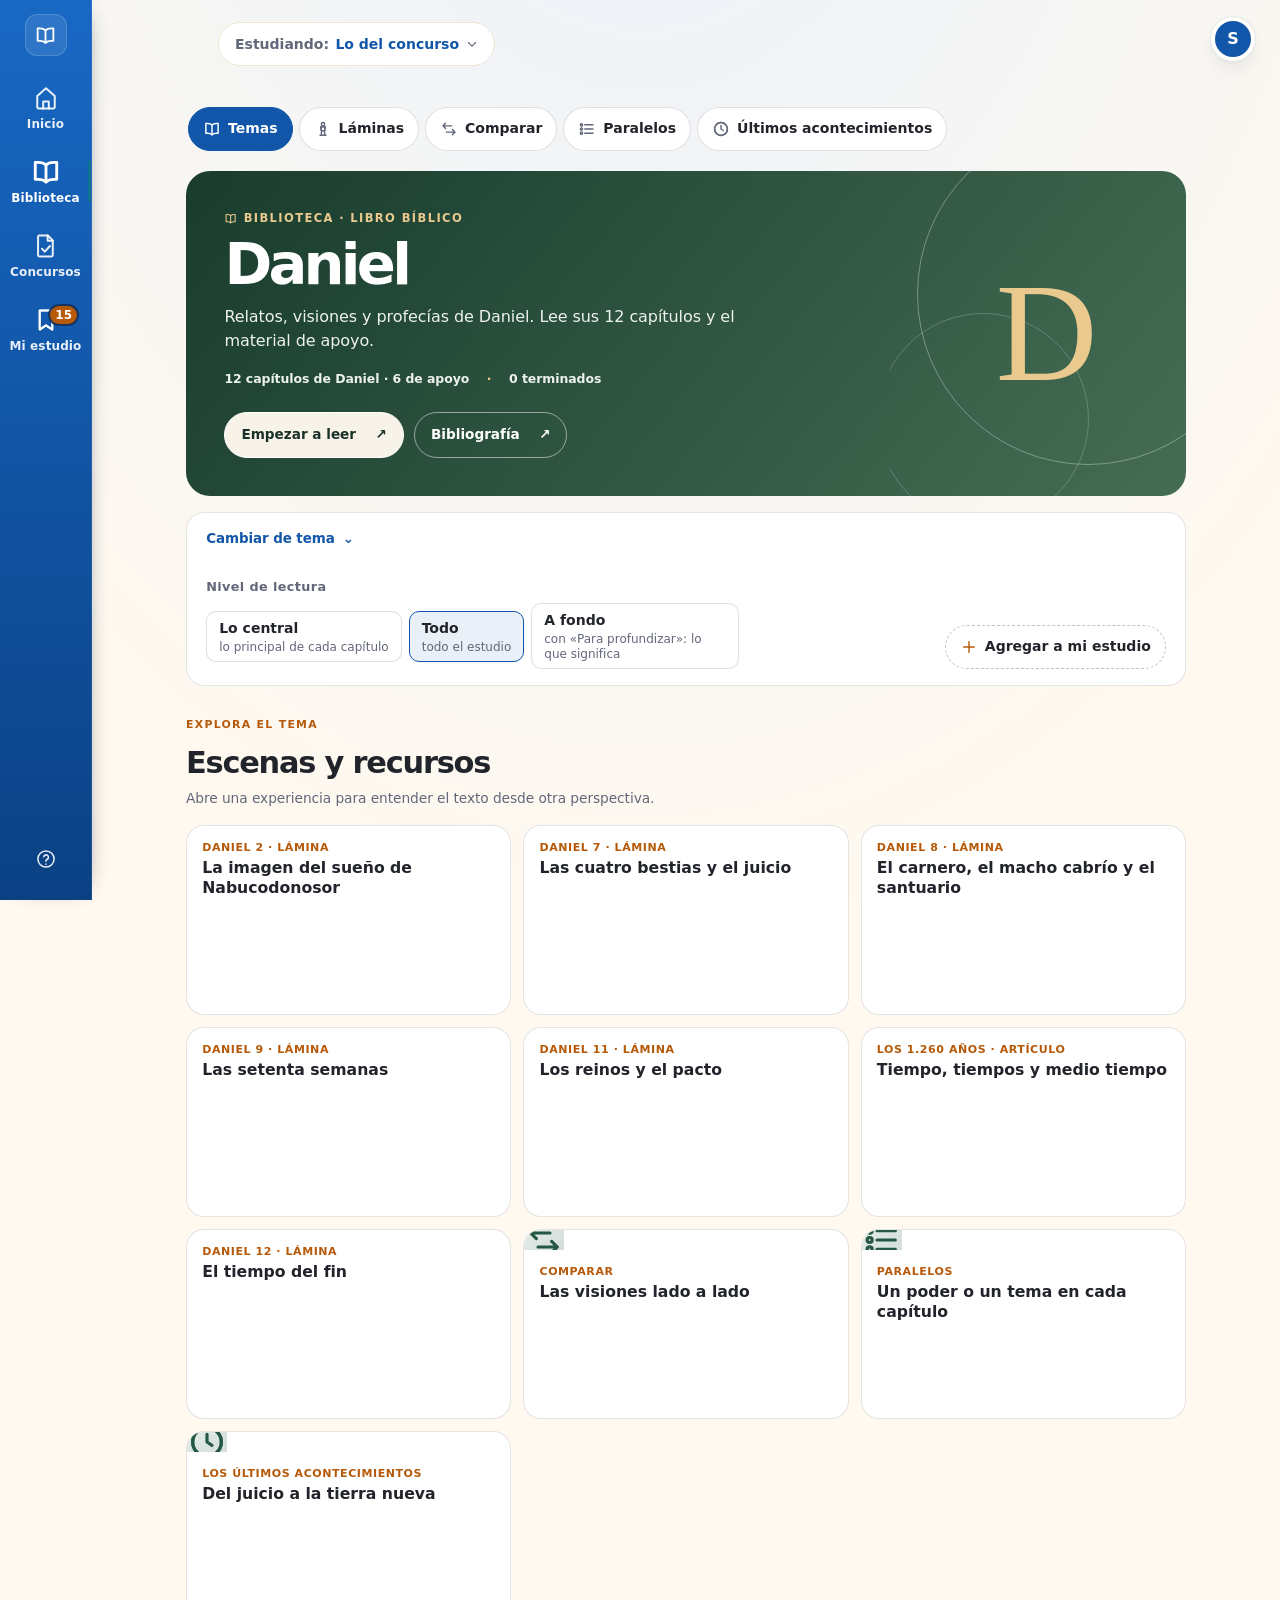
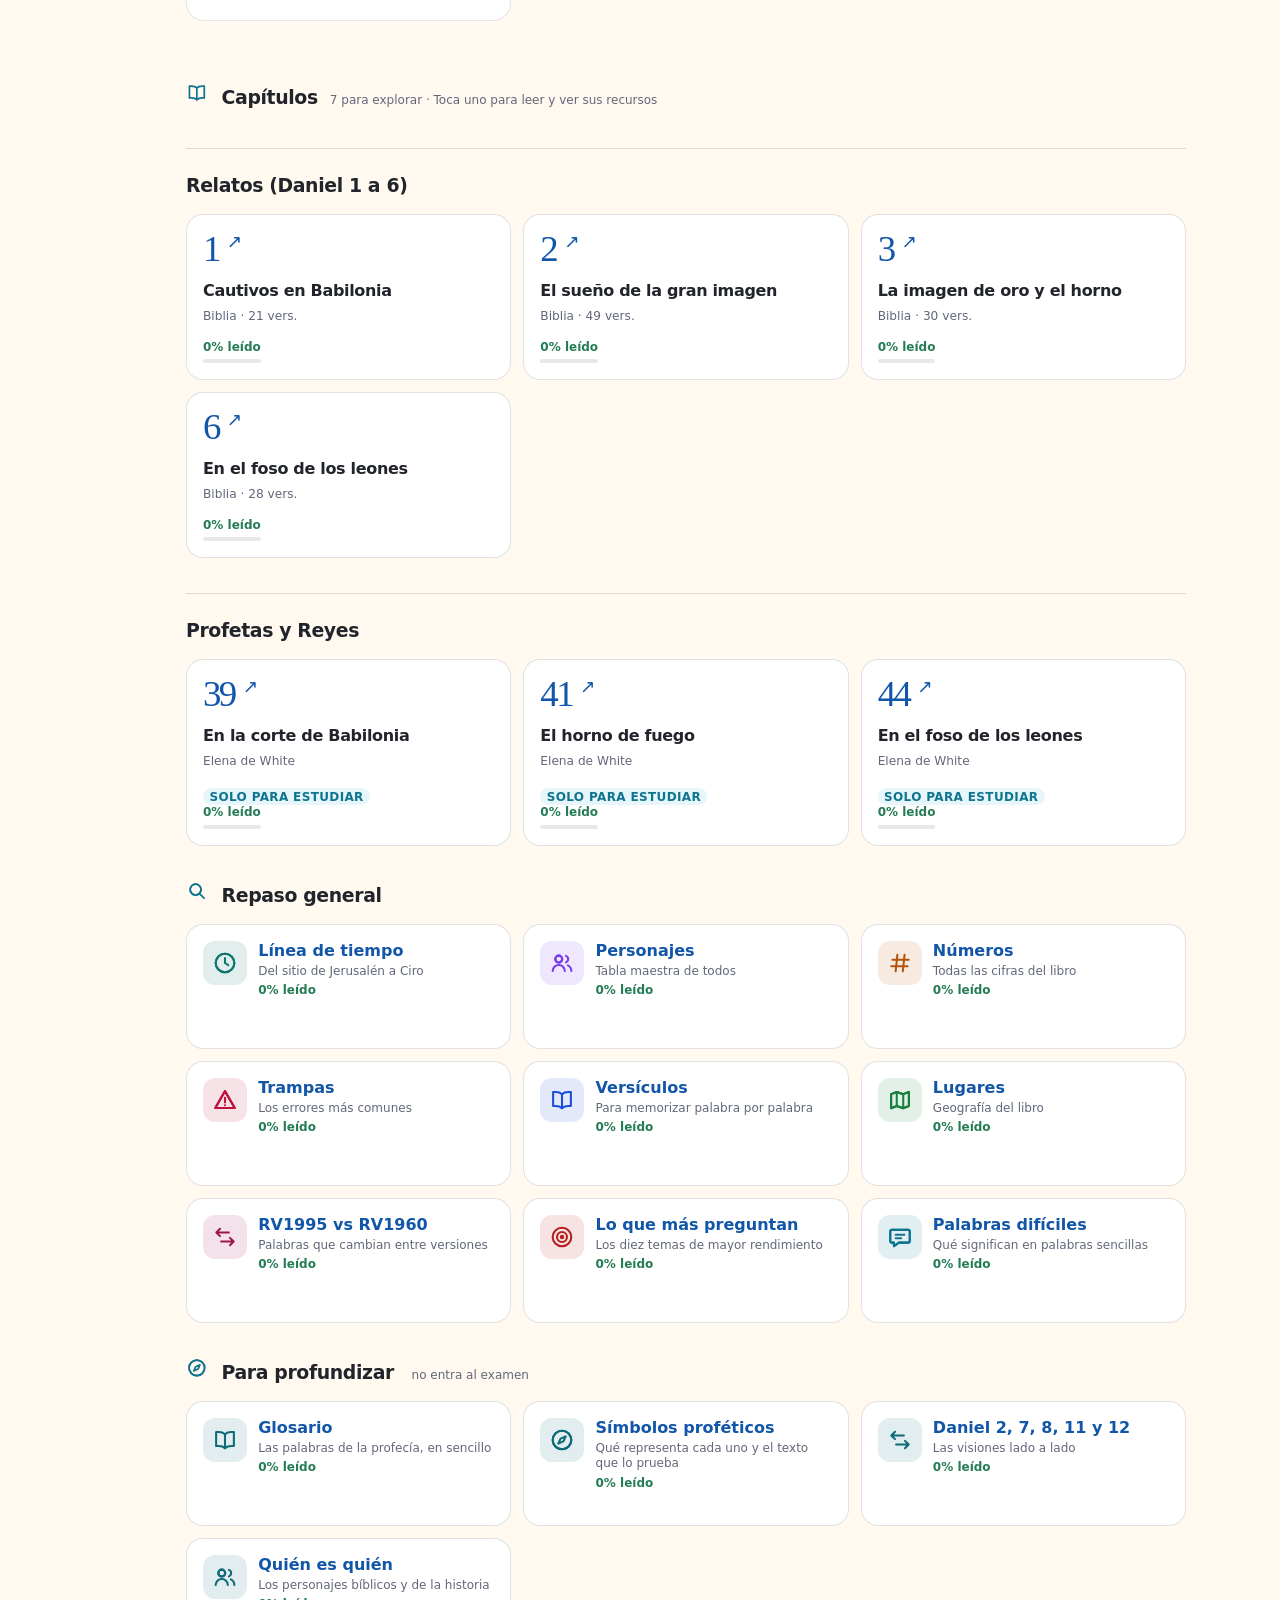
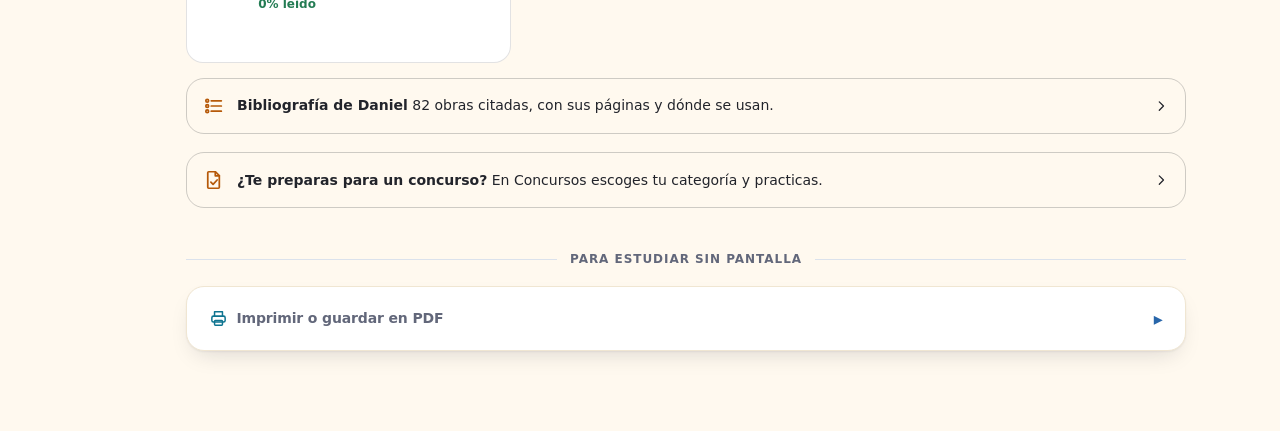
==== index.html @ b3316dbd "Biblioteca: los artículos aparte salen en «Escenas y recursos» del tema de sus capítulos Los 1.260 a" ====
<!DOCTYPE html>
<html lang="es" data-cb-solo>
<head>
<meta charset="UTF-8">
<meta name="viewport" content="width=device-width, initial-scale=1.0">
<title>Conexión Bíblica — Daniel</title>
<meta name="description" content="Preparación para el concurso bíblico del club de Aventureros: estudio, tarjetas, práctica y exámenes.">
<!-- Favicon en linea: sin archivo aparte, el HTML sigue siendo autonomo y
     abre con doble clic. El azul y el naranja son los de la marca. -->
<link rel="icon" href="data:image/svg+xml,<svg xmlns='http://www.w3.org/2000/svg' viewBox='0 0 64 64'><rect width='64' height='64' rx='14' fill='%231F3864'/><path d='M11 19c6.5-3.2 13-3.2 19.5 0v27c-6.5-3.2-13-3.2-19.5 0z' fill='%23fff'/><path d='M33.5 19c6.5-3.2 13-3.2 19.5 0v27c-6.5-3.2-13-3.2-19.5 0z' fill='%23fff' opacity='.85'/><path d='M32 17.5v31' stroke='%23E8720C' stroke-width='3.4' stroke-linecap='round'/></svg>">
<meta name="theme-color" content="#1F3864">
<link rel="manifest" href="/manifest.webmanifest">
<link rel="apple-touch-icon" href="/icono-180.png">
<meta name="apple-mobile-web-app-capable" content="yes">
<meta name="apple-mobile-web-app-status-bar-style" content="black-translucent">
<meta name="apple-mobile-web-app-title" content="Conexión">
<style>
/* Ocupa las tres columnas del menu: es una frase, no un campo corto, y en una
   sola columna del grid queda ilegible. */
.ex-sw{grid-column:1/-1;display:flex;align-items:flex-start;gap:.55rem;padding:.6rem .7rem;
  border:1px solid var(--linea,#d8e0ef);border-radius:8px;background:var(--v-sup,#fff);cursor:pointer}
.ex-sw input{width:1.15rem;height:1.15rem;margin:.1rem 0 0;flex:0 0 auto}
.ex-sw span{font-size:.875rem;line-height:1.3;min-width:0}
.ex-sw small{color:var(--gris,#5c6884);font-size:.75rem}

/* LAS VIEJAS DERIVAN DE LOS TOKENS, no al reves.
   Habia dos sistemas de color en el mismo archivo: estas seis variables con
   su valor propio y los --v-* de mas abajo. Cambiar la piel movia la mitad de
   la pantalla y la otra mitad se quedaba igual. Ahora hay una sola fuente.
   El fallback NO es adorno: el bloque --v-* vive dentro de @media screen, asi
   que al imprimir estas variables tienen que seguir valiendo lo de siempre. */
:root{
  --azul:var(--v-marca,#1F3864); --cielo:var(--v-marca2,#2E8BC0);
  --naranja:var(--v-acento,#E8720C); --verde:var(--v-ok,#1A7A1A);
  --rojo:var(--v-mal,#C0392B); --oro:#B8860B;
  --bg:var(--v-lienzo,#F0F4F8); --card:var(--v-sup,#fff); --txt:var(--v-tinta,#1a1a2e);
  --gris:var(--v-tinta3,#6b7280); --r:var(--v-r-lg,16px); --sh:var(--v-s2,0 4px 20px rgba(0,0,0,.10));
  /* Los mismos tres colores, pero como TINTA. Medido sobre el render real:
     el verde sobre su propio fondo claro daba 2,98 y el naranja sobre la crema
     2,93, cuando lo legible arranca en 4,5. Relleno y borde no cambian. */
  --naranja-txt:var(--v-acento-txt,#B65909); --verde-txt:var(--v-ok-txt,#247C54);
  --rojo-txt:var(--v-mal-txt,#C82832);
  /* v138: el azul claro (--cielo) daba 3,66 a 3,98 como letra. */
  --cielo-txt:var(--v-marca2-txt,#2866AA);
  /* v186: EL COLOR COMO RELLENO Y EL COLOR COMO LETRA SON DOS FICHAS. En la piel
     oscura de Jóvenes el morado de letra es claro (se lee sobre fondo oscuro) y
     un botón relleno con él dejaba la letra blanca en 2,8:1. Quien aloja la app
     da el relleno (--v-marca-fondo, --v-acento-fondo); aquí valen lo de siempre. */
  --azul-fondo:var(--v-marca-fondo,var(--azul)); --nar-fondo:var(--v-acento-fondo,var(--naranja-txt)); --verde-fondo:var(--v-ok-fondo,var(--verde-txt));
  /* Los fondos suaves salen de la superficie y su color, no de un claro fijo:
     así cambian solos con el modo oscuro. */
  --fondo-suave:color-mix(in srgb,var(--azul) 5%,var(--card));
  --fondo-calido:color-mix(in srgb,var(--naranja) 16%,var(--card));
  --fondo-ok:color-mix(in srgb,var(--verde) 14%,var(--card));
  --fondo-mal:color-mix(in srgb,var(--rojo) 13%,var(--card));
  --fondo-info:color-mix(in srgb,var(--cielo) 14%,var(--card));
  /* v187: el color de «Para profundizar» (petróleo). --prof es letra y filete;
     --prof-fondo, relleno con letra blanca encima. */
  --prof:var(--v-prof,#0E6A78); --prof-fondo:var(--v-prof-fondo,#0E6A78);
  --fondo-prof:color-mix(in srgb,var(--prof) 9%,var(--card));
}
*{box-sizing:border-box;margin:0;padding:0}
/* EL ATRIBUTO hidden GANA SIEMPRE.
   La hoja de estilos del navegador le da [hidden] un display:none de baja
   prioridad, asi que CUALQUIER regla de autor con display lo pisa. Paso de
   verdad: .av-nuevo{display:flex} dejaba la franja de «Hay material nuevo»
   visible en todo momento, aunque el HTML dijera hidden y el JS nunca la
   hubiera encendido. Se descubrio mirando una captura, no un test.
   Con esta regla, esconder algo con el atributo funciona sin tener que
   acordarse de escribir la excepcion en cada componente. */
[hidden]{display:none!important}
html{-webkit-text-size-adjust:100%;text-size-adjust:100%}
/* TIPOGRAFIA REDONDEADA, SIN PEDIR NADA A LA RED.
   La piel «Club» pide una letra redonda. Bajarla de Google Fonts romperia
   lo que sostiene esta app: un solo archivo que funciona sin senal, con el
   service worker sirviendolo completo. `ui-rounded` es la redondeada que ya
   trae el sistema (SF Pro Rounded en iPhone y iPad, que es donde se usa);
   donde no exista, cae a la de siempre y no se ve peor que antes. Cero bytes. */
body{font-family:ui-rounded,'SF Pro Rounded','Hiragino Maru Gothic ProN',
  'Segoe UI Variable Display','Segoe UI',system-ui,-apple-system,sans-serif;background:var(--bg);color:var(--txt);min-height:100vh;line-height:1.5}

.ver-fila{display:flex;align-items:center;gap:.8rem;flex-wrap:wrap}
.ver-fila>div{flex:1;min-width:0}
.ver-tit{font-weight:800;color:var(--azul);margin-bottom:.2rem}
.ver-fila .btn{flex:0 0 auto}
@media(max-width:620px){.ver-fila .btn{width:100%}}

/* ═══ AVISO DE MATERIAL NUEVO ═══
   Arriba de la barra de navegacion, para que se vea entre en la pantalla que
   sea y sin tapar las pestanas. Naranja de marca: es un aviso, no un error. */
.av-nuevo{background:var(--nar-fondo);color:var(--v-sobre,#fff);display:flex;align-items:center;
  gap:.6rem;padding:.5rem .8rem;font-size:.875rem;font-weight:700}
.av-nuevo>span{flex:1;min-width:0}
.av-nuevo .av-ok{padding:.35rem .8rem;font-size:.875rem;min-height:36px;flex:0 0 auto}
.av-x{background:none;border:0;color:var(--v-sobre,#fff);font-size:1rem;cursor:pointer;
  padding:6px 8px;line-height:1;flex:0 0 auto;opacity:.85;font-family:inherit}
.av-x:hover{opacity:1}
/* ═══ EL ZOOM QUE NADIE PIDIO ═══════════════════════════════════════════
   MECANISMO
   Safari en iPhone AMPLIA la pagina sola cuando se toca un campo cuya letra
   mide menos de 16px, para que se pueda leer lo que se escribe. Y al salir
   del campo NO vuelve: la pantalla se queda corrida y toca cerrar el teclado
   y pellizcar para devolverla. No es una preferencia del usuario ni se puede
   apagar con el viewport; lo unico que lo evita es que el campo mida 16px.

   DONDE DOLIA DE VERDAD: `.rell input`, los espacios en blanco de completar
   el versiculo. Cada vez que la nina toca un hueco para escribir, el examen
   se le amplia y se queda asi el resto de la prueba. Medidos: siete campos
   por debajo de 16px, entre ellos ese y el de recordar.

   POR QUE `pointer:coarse` Y NO PARA TODOS: en el escritorio no existe ese
   zoom y 16px en cada campo agranda formularios que hoy se ven bien. La
   consulta apunta a pantallas que se tocan, que es donde esta el problema.

   YA HABIA DOS ARREGLOS SUELTOS de esto mismo (la clave del director y los
   campos de la ficha, puestos en 16px a mano en su dia). Esta regla los
   vuelve uno solo. */
@media (pointer:coarse){
  .txti,.rell input,.rec-in,.menu-ex select,.info-table td .txti,
  .info-table td select,textarea.cod,.pan-lb input,.pan-lb select{font-size:16px}
}
/* v159 (Camilo: «no debería poder modificar el zoom de la app»).
   LA REGLA DE ARRIBA HABÍA DEJADO DE GANAR. Medido en un teléfono simulado:
   los espacios de «Completa» (.rec-in) y el nombre (.txti) salían de 14 px,
   porque reglas escritas más abajo, del mismo peso, los devolvían a .875rem.
   Así que al tocar un espacio el iPhone ampliaba la página y la dejaba así.
   Ahora vale para CUALQUIER campo de escribir, presente o futuro, y con
   !important a propósito: es la única regla que no puede perder con otra.

   Y EL DOBLE TOQUE: dos toques seguidos en el mismo sitio (Siguiente,
   Siguiente) también amplían. `touch-action:manipulation` lo quita y deja el
   pellizco, que es como agranda la letra quien no ve bien: por eso el zoom no
   se bloquea del todo. */
@media (pointer:coarse){
  input:not([type=checkbox]):not([type=radio]):not([type=range]),select,textarea{font-size:16px!important}
}
html{touch-action:manipulation}

@media print{.av-nuevo{display:none!important}}

.nav{background:var(--azul-fondo);display:flex;position:sticky;top:0;z-index:50;box-shadow:var(--v-s1)}
.nav-b{color:var(--v-sobre,#fff);font-size:1rem;font-weight:800;padding:.9rem 1rem;display:flex;align-items:center;gap:8px;white-space:nowrap}
.nav-t{display:flex;flex:1}
.nav-t button{color:rgba(255,255,255,.9);font-weight:700;cursor:pointer;border:none;background:none;
  border-bottom:3px solid transparent;min-height:52px;font-family:inherit;flex:1;
  display:flex;flex-direction:column;align-items:center;justify-content:center;gap:1px;padding:.3rem .1rem}
.nav-t button i{font-style:normal;font-size:1.125rem;line-height:1}
.nav-t button b{font-size:.75rem;font-weight:700;letter-spacing:-.1px}
.nav-t button:hover{color:var(--v-sobre,#fff)}
.nav-t button.on{color:var(--v-sobre,#fff);border-bottom-color:#D4AC0D}
/* En un teléfono la barra no cabe en una fila: el logo mas cinco pestañas
   se pasaban 16px y «Logros» quedaba cortado. En pantalla angosta el logo va
   arriba y las pestañas abajo, a lo ancho. */
@media(max-width:620px){
  .nav{flex-direction:column}
  .nav-b{padding:.5rem .8rem;font-size:.875rem;justify-content:center}
  .nav-t{border-top:1px solid rgba(255,255,255,.15)}
  .nav-t button{min-height:50px}
}

.pantalla{display:none;padding:1.5rem 1rem;max-width:880px;margin:0 auto}
.pantalla.on{display:block}

.card{background:var(--card);border-radius:var(--r);box-shadow:var(--sh);padding:1.4rem;margin-bottom:1.1rem}
.card h2{font-size:1rem;font-weight:700;color:var(--azul);margin-bottom:.8rem}

.hero{background:linear-gradient(135deg,var(--azul),var(--cielo));border-radius:var(--r);padding:1.8rem 1.4rem;color:var(--v-sobre,#fff);text-align:center;margin-bottom:1.3rem}
.hero h1{font-size:1.75rem;font-weight:900;letter-spacing:-.5px}
.hero p{opacity:.9;margin-top:.4rem;font-size:.875rem}

.cat-sel{display:block}
.cat-grupo{font-size:.75rem;font-weight:800;color:var(--gris);text-transform:uppercase;letter-spacing:.6px;margin:.75rem 0 .4rem}
.cat-grupo:first-child{margin-top:0}
.cat-fila{display:grid;grid-template-columns:repeat(4,1fr);gap:.7rem}
.cat-btn{background:var(--fondo-suave);border:3px solid var(--v-linea,#e5e7eb);border-radius:12px;padding:1rem .8rem;cursor:pointer;font-family:inherit;text-align:center;min-height:46px}
.cat-btn:hover{border-color:var(--cielo)}
.cat-btn.on{border-color:var(--naranja);background:var(--fondo-calido)}
.cat-btn .cn{font-size:1rem;font-weight:800;color:var(--azul)}
.cat-btn .cd{font-size:.75rem;color:var(--gris);margin-top:4px;line-height:1.35}

.stats{display:grid;grid-template-columns:repeat(auto-fit,minmax(115px,1fr));gap:.9rem;margin-bottom:1.2rem}
.stat{background:var(--card);border-radius:var(--r);box-shadow:var(--sh);padding:1rem .6rem;text-align:center}
.stat .v{font-size:1.75rem;font-weight:900;color:var(--naranja-txt);line-height:1}
.stat .l{font-size:.75rem;color:var(--gris);margin-top:5px;font-weight:600}

.rejilla{display:grid;grid-template-columns:repeat(auto-fill,minmax(118px,1fr));gap:.9rem}
/* Con 118px de mínimo caben dos por fila en un teléfono y siete capítulos se
   vuelven una columna de scroll. A 96px caben tres y el progreso completo se
   ve de un vistazo, que es para lo que sirve. */
@media(max-width:560px){
  .rejilla{grid-template-columns:repeat(3,1fr);gap:.6rem}
  .anillo{padding:.7rem .25rem}
  .anillo .al{font-size:.75rem}
  .anillo .as{display:none}
}
.anillo{background:var(--card);border-radius:18px;box-shadow:var(--sh);padding:1rem .5rem;text-align:center;cursor:pointer;border:2px solid transparent;font-family:inherit}
.anillo:hover{transform:translateY(-2px)}
.anillo.full{border-color:var(--verde)}
.anillo svg{transform:rotate(-90deg)}
.anillo circle.bg{fill:none;stroke:var(--o-pista,#e5e7eb);stroke-width:6}
.anillo circle.fg{fill:none;stroke-width:6;stroke-linecap:round;transition:stroke-dashoffset .5s}
.anillo .al{font-size:.75rem;font-weight:700;color:var(--azul);margin-top:.4rem}
.anillo .as{font-size:.75rem;color:var(--gris);margin-top:2px;line-height:1.3}

.caps{display:grid;grid-template-columns:repeat(auto-fill,minmax(185px,1fr));gap:.9rem;margin-bottom:.4rem}
@media(max-width:560px){.caps{grid-template-columns:repeat(2,minmax(0,1fr));gap:.65rem}}
.cap{background:var(--card);border:2px solid var(--v-linea,#e5e7eb);border-radius:18px;padding:1rem;cursor:pointer;text-align:left;font-family:inherit;min-height:46px}
.cap:hover{border-color:var(--cielo)}
.cap.on{border-color:var(--naranja);background:var(--fondo-calido)}
.cap .n{font-size:1.375rem;font-weight:900;line-height:1}
.cap .t{font-size:.75rem;font-weight:700;color:var(--azul);margin-top:3px;line-height:1.3}
.cap .f{font-size:.75rem;color:var(--gris);margin-top:2px}
.cap .p{font-size:.75rem;color:var(--verde-txt);font-weight:700;margin-top:5px}

.sec{margin-bottom:1.3rem}
/* CABECERA DE SECCION. Ver el mecanismo en fuente/app.js, cabezaSec().
   El rotulo NO va en azul ni en negrita grande: compite con el titulo de la
   pantalla, que es lo que de verdad dice donde esta parada la nina. */
/* CABECERA DEL CAPITULO O DE LA CREENCIA. Numero arriba y chico, nombre
   grande: es lo unico que distingue esta pantalla de las otras 27. */
.cap-cab{margin-bottom:1.1rem}
.cap-ante{font-size:.75rem;font-weight:800;letter-spacing:.12em;text-transform:uppercase;color:var(--gris)}
.cap-tit{margin:.3rem 0 0;font-size:var(--v-t2);line-height:1.15;
  font-weight:800;letter-spacing:-.02em;color:var(--txt)}
.cap-meta{margin-top:.4rem;font-size:.75rem;color:var(--gris)}
.sec-cab{display:flex;align-items:center;gap:.5rem;margin:0 0 .7rem;font-weight:400}
.sec-rot{font-size:.75rem;font-weight:800;letter-spacing:.11em;text-transform:uppercase;
  color:var(--gris);flex:0 1 auto;min-width:0;overflow-wrap:anywhere}
/* flex:0 0 auto impedía partir un título largo: a 390px pasaba de la pantalla
   y arrastraba la página de lado. Ahora se encoge y baja de renglón. */
.sec-linea{flex:1 1 auto;height:1px;background:var(--v-linea,#e5e7eb);min-width:10px}
.sec-capa{flex:0 0 auto;display:inline-flex;align-items:center;gap:.35rem;
  font-size:.75rem;font-weight:800;letter-spacing:.02em;color:var(--azul)}
.sec-capa i{width:6px;height:6px;border-radius:50%;background:var(--azul-fondo);display:block}
/* Relleno, contorno y gris: una escala, no tres colores sin relacion. */
.sec-capa.c-apoyo i{background:none;box-shadow:inset 0 0 0 1.5px var(--azul)}
.sec-capa.c-contexto{color:var(--gris)}
.sec-capa.c-contexto i{background:none;box-shadow:inset 0 0 0 1.5px var(--gris)}
@media(max-width:420px){.sec-capa{font-size:.75rem}.sec-rot{font-size:.75rem}}
.info-table{width:100%;border-collapse:collapse;font-size:.875rem;margin:.4rem 0}
.info-table th{background:var(--azul-fondo);color:var(--v-sobre,#fff);padding:.5rem .7rem;text-align:left;font-size:.75rem}
.info-table th .vref{color:inherit}
.info-table td{padding:.45rem .7rem;border-bottom:1px solid var(--v-linea,#eef0f4);vertical-align:top}
.info-table tr:nth-child(even) td{background:var(--fondo-suave)}
.info-table td.key{font-weight:700;color:var(--azul);white-space:nowrap}
/* Una tabla no puede medir menos que el ancho mínimo de su contenido, y con
   nowrap en la columna clave ese mínimo pasaba de 390px: la tabla se salía de
   la pantalla y arrastraba la tarjeta con ella. Dos medidas, no una. En el
   celular la columna clave puede partirse, que es más legible que arrastrar el
   dedo de lado; y por si aun así no cabe, la tabla va envuelta en algo que
   scrollea solo, sin mover la página. */
@media(max-width:560px){.info-table td.key{white-space:normal}}
.tabla-scroll{overflow-x:auto;-webkit-overflow-scrolling:touch;margin:.4rem 0}
.tabla-scroll .info-table{margin:0}
/* En papel no hay scroll: si queda envuelta, tiene que salir completa. */
@media print{.tabla-scroll{overflow:visible}}
.highlight-box{background:var(--v-sup,#fff);border:1px solid var(--v-linea,#e5e7eb);
  border-radius:var(--v-r-sm,12px);padding:.9rem 1rem;font-size:var(--v-t0);
  margin:.6rem 0;line-height:1.65}
.warn-box{background:var(--v-sup2,#fff4e0);border:1px solid var(--o-filete,#F0DCBE);
  border-radius:var(--v-r-sm,12px);padding:.9rem 1rem;font-size:var(--v-t0);
  margin:.6rem 0;line-height:1.65}
/* ═══ EL TEXTO BIBLICO ═══
   El texto de la Biblia se ve DISTINTO del texto de la app, a proposito. Con
   la misma tipografia sans de la interfaz, la cita y la explicacion se leian
   como lo mismo, y en un capitulo de 49 versiculos eso es un muro. Una serif
   dice «esto es la cita» sin necesidad de rotularlo, y en parrafos largos se
   sigue mejor con el ojo.
   Georgia y Palatino existen en iOS y en macOS; la lista termina en serif
   genérica por si acaso. */
.biblia{font-family:Georgia,'Iowan Old Style','Palatino Linotype','Times New Roman',serif;
  font-size:1rem;line-height:1.78;color:var(--txt)}
.biblia p{margin:0 0 .75rem}
.biblia p:last-child{margin-bottom:0}
/* El numero va volado y en la sans de la app, como en una Biblia impresa: si
   va del mismo tamano y en la misma familia, compite con la lectura. */
.biblia .vn{font-family:'Segoe UI',system-ui,-apple-system,sans-serif;
  font-size:.75rem;font-weight:800;color:var(--cielo-txt);vertical-align:.45em;
  margin-right:3px;letter-spacing:.2px}

/* ═══ LA REFERENCIA TOCABLE ═══
   El material esta lleno de ellas (183), asi que se marca sin gritar: el azul
   de marca y un subrayado, que es como se lee «esto se puede abrir».
   NO lleva padding vertical ni margen negativo. Los llevaba, para agrandar el
   area tocable, y el borde inferior caia 6px mas abajo: en la captura del
   iPhone el punteado aparecia debajo de la LINEA SIGUIENTE, como si el texto
   normal estuviera subrayado. Un enlace en linea no puede crecer en alto sin
   romper el renglon; lo que si se puede es agrandar la letra un poco. */
.vref{background:none;border:0;padding:0;font:inherit;font-size:1.02em;
  color:var(--cielo-txt);font-weight:700;cursor:pointer;line-height:inherit;
  -webkit-tap-highlight-color:rgba(46,139,192,.25);
  /* display:inline y text-decoration, NO border-bottom. Un <button> es
     inline-block por defecto, asi que su caja crece con el line-height y el
     borde inferior se dibuja al FONDO de esa caja: quedaba una rayita
     flotando cuatro pixeles debajo del texto, y en la primera version, con
     padding vertical, caia encima de la linea siguiente. text-decoration se
     dibuja sobre el texto y no depende de la caja. */
  display:inline;text-decoration:underline;
  text-decoration-color:rgba(46,139,192,.5);text-decoration-thickness:1px;
  text-underline-offset:2px}
.vref:hover{color:var(--azul);text-decoration-color:var(--azul)}
.vref:active{background:rgba(46,139,192,.14)}

/* ═══ LA HOJA DEL VERSICULO ═══
   Sube desde abajo y cubre la mitad inferior. No empuja el contenido, asi que
   el dato que se estaba leyendo sigue en su sitio, y se puede abrir y cerrar
   sin mover el texto. Va por encima de la barra de navegacion. */
.hoja{position:fixed;inset:0;z-index:200;display:block}
.hoja-fondo{position:absolute;inset:0;background:rgba(20,28,40,.45);
  opacity:0;transition:opacity .2s ease}
.hoja.abierta .hoja-fondo{opacity:1}
.hoja-caja{position:absolute;left:0;right:0;bottom:0;background:var(--v-sup,#fff);
  border-radius:18px 18px 0 0;box-shadow:0 -6px 30px rgba(0,0,0,.25);
  max-height:72vh;display:flex;flex-direction:column;
  transform:translateY(100%);transition:transform .22s ease;
  /* El iPhone tiene barra de gestos abajo: sin esto, el pie de la hoja queda
     debajo de ella y no se alcanza a tocar.
     v158 (Camilo, iPhone SE): «Anterior» y «Siguiente» quedaban a 14 px del
     borde y allá se alcanzaban a recortar. Ese margen del sistema vale 0 en
     los equipos sin barra de gestos, así que se suma un colchón fijo, el
     mismo arreglo de la barra de abajo (v54). Va en la caja y no en el pie
     para que suba el pie de TODAS las hojas. */
  padding-bottom:calc(env(safe-area-inset-bottom,0px) + 12px)}
.hoja.abierta .hoja-caja{transform:translateY(0)}
/* La hoja de identidad lleva dos selectores y tres notas, así que sube más que
   la del versículo. El scroll sigue estando en .hoja-txt. */
.hoja-yo .hoja-caja{max-height:88vh}

/* ═══ PREGUNTAR Y AVISAR, CON LA CARA DE LA APP ═══
   Ver el mecanismo en fuente/app.js, junto a preguntaApp(). Esto NO es un
   modal nuevo: es la misma hoja del versiculo con otro contenido, asi que
   hereda el fondo, el asa, la animacion de subida y el Escape.
   Sube poco, porque una pregunta son tres renglones: una hoja de 72vh para
   preguntar «¿quitar a Alaia?» se ve como un error. */
.hoja-preg .hoja-caja{max-height:none;border-radius:var(--v-r-lg,24px) var(--v-r-lg,24px) 0 0}
.preg-cuerpo{padding:.4rem 1.25rem 1.1rem}
.preg-t{font-size:1.125rem;font-weight:800;line-height:1.3;color:var(--txt);letter-spacing:-.01em}
.preg-p{margin-top:.5rem;font-size:.875rem;line-height:1.55;color:var(--gris)}
/* Los dos botones a lo ancho y el de confirmar a la derecha, que es donde
   cae el pulgar. En una pantalla angosta se apilan, con el de confirmar
   arriba: apilados, el de abajo queda mas cerca del pulgar y no puede ser el
   que borra. */
.preg-pie{display:flex;gap:.6rem;padding:0 1.25rem 1.25rem}
.preg-pie .btn{flex:1 1 auto;min-height:48px}
@media(max-width:380px){
  .preg-pie{flex-direction:column-reverse}
}
/* El boton de una accion que borra NO puede ser el azul de siempre. */
.btn.rojo{background:var(--o-mal-fondo,var(--rojo));color:var(--v-sobre,#fff)}
.btn.rojo:hover{filter:brightness(.94)}
/* El asa: dice «esto se cierra hacia abajo» sin ponerle texto. */
.hoja-asa{width:42px;height:5px;border-radius:8px;background:var(--o-pista,#d3d9e2);
  margin:.55rem auto .2rem;flex:0 0 auto;cursor:pointer}
.hoja-cab{display:flex;align-items:flex-start;gap:.6rem;padding:.4rem .95rem .6rem;
  border-bottom:1px solid var(--v-linea,#eef0f4);flex:0 0 auto}
.hoja-cab>div:first-child{flex:1;min-width:0}
.hoja-ref{font-size:.75rem;font-weight:800;color:var(--azul);
  text-transform:uppercase;letter-spacing:.6px}
.hoja-sub{font-size:.75rem;color:var(--gris);margin-top:1px;
  overflow:hidden;text-overflow:ellipsis;white-space:nowrap}
.hoja-x{background:none;border:0;color:var(--gris);font-size:1rem;
  cursor:pointer;padding:4px 6px;line-height:1;font-family:inherit;flex:0 0 auto}
/* El texto tiene su propio scroll: un versiculo largo no puede empujar el pie
   fuera de la pantalla, porque ahi estan los botones para pasar al siguiente. */
.hoja-txt{padding:.85rem .95rem;overflow-y:auto;flex:1 1 auto;
  -webkit-overflow-scrolling:touch}
.hoja-pie{display:flex;align-items:center;gap:.5rem;padding:.6rem .95rem .85rem;
  border-top:1px solid var(--o-filete,#eef0f4);flex:0 0 auto}
.hoja-nav{background:var(--fondo-suave);border:2px solid var(--v-linea,#e5e7eb);border-radius:12px;
  padding:.45rem .7rem;font-family:inherit;font-size:.75rem;font-weight:700;
  color:var(--azul);cursor:pointer;min-height:44px;flex:0 0 auto}
.hoja-nav:disabled{opacity:.4;cursor:default}
.hoja-cta{flex:1;text-align:center;font-size:.75rem;font-weight:700;color:var(--gris)}
@media print{.hoja{display:none!important}}

/* ═══ LEER EL CAPITULO COMPLETO ═══ */
.lect{border:2px solid var(--v-linea,#e5e7eb);border-radius:12px;margin-bottom:1.3rem;background:var(--v-sup,#fff)}
.lect>summary{cursor:pointer;padding:.85rem .9rem;font-weight:800;color:var(--azul);
  font-size:.875rem;min-height:var(--v-toque,44px);display:flex;align-items:center;list-style:none}
.lect>summary::-webkit-details-marker{display:none}
.lect>summary::after{content:'▾';margin-left:auto;font-size:1.125rem;color:var(--gris)}
.lect[open]>summary::after{content:'▴'}
.lect[open]>summary{border-bottom:1px solid var(--v-linea,#eef0f4)}
.lect-cuerpo{padding:.3rem 1rem 1rem}
/* El boton de voz va en una fila propia y alineado a la derecha, NO al lado
   del texto. Estaba al lado y le quitaba unos 50px de ancho a las cinco
   lineas del bloque: el texto quedaba comprimido en una columna angosta. En
   su propia fila el texto usa todo el ancho, y de paso el rotulo dice que
   versiculos son. */
.lect-bl{padding:.8rem 0;border-bottom:1px solid var(--o-filete,#f1f3f7)}
.lect-bl:last-child{border-bottom:0;padding-bottom:.2rem}
.lect-cab{display:flex;align-items:center;justify-content:flex-end;gap:.5rem;
  margin-bottom:.15rem}
.lect-rot{font-size:.75rem;font-weight:800;color:var(--gris);
  text-transform:uppercase;letter-spacing:.5px;margin-right:auto}

/* El boton que esta sonando se distingue: sin esto no se sabe cual de los
   diez botones de un capitulo hay que tocar para parar. */
.btn-voz.sonando{background:var(--o-cielo-fondo,var(--cielo-txt));border-color:var(--o-cielo-fondo,var(--cielo-txt));color:var(--v-sobre,#fff)}

.verse-box{background:var(--v-sup,#fff);border:1px solid var(--v-linea,#e5e7eb);
  border-radius:var(--v-r-sm,12px);padding:.9rem 1rem;font-size:var(--v-t0);
  margin:.6rem 0;line-height:1.7;font-style:normal}
ul.tight{margin:.4rem 0 .4rem 1.2rem;font-size:.875rem;line-height:1.75}

.timer{font-size:1.375rem;font-weight:900;color:var(--naranja-txt);font-variant-numeric:tabular-nums}
.timer.urg{color:var(--rojo-txt);animation:pp .6s infinite}
@keyframes pp{0%,100%{opacity:1}50%{opacity:.45}}
.divisor{display:flex;align-items:center;gap:.6rem;color:var(--gris);font-size:.75rem;font-weight:800;
  text-transform:uppercase;letter-spacing:.11em;margin:1.3rem 0 .7rem}
.divisor::after{content:"";flex:1 1 auto;height:1px;background:var(--v-linea,#e5e7eb);min-width:10px}

.q{background:var(--card);border-radius:12px;box-shadow:var(--v-s1);padding:1.1rem;margin-bottom:.9rem;border:2px solid transparent}
.q.hecha{border-color:var(--fondo-ok)}
.q.mal{border-color:var(--fondo-mal)}
.q .qt{font-size:.875rem;font-weight:600;margin-bottom:.75rem;line-height:1.5}
.q .qn{color:var(--naranja-txt);font-weight:800;margin-right:4px}

.ops{display:flex;flex-direction:column;gap:.4rem}
.op{display:flex;align-items:center;gap:.65rem;background:var(--fondo-suave);color:var(--v-tinta,#1a1a2e);border:2px solid var(--v-linea,#e5e7eb);border-radius:8px;padding:.5rem .85rem;cursor:pointer;font-family:inherit;font-size:.875rem;text-align:left;min-height:46px}
.op:hover:not(:disabled){border-color:var(--cielo);background:var(--fondo-info)}
.op.sel{border-color:var(--cielo);background:var(--fondo-info)}
/* Deshabilitada (examen entregado) el navegador la pone al 30%: 1,99. Se
   repasa despues de entregar, asi que tiene que leerse. */
.op:disabled,.vf button:disabled{color:var(--v-tinta2,#5B5F6B)}
.op.ok{border-color:var(--verde);background:var(--fondo-ok);color:var(--verde-txt);font-weight:700}
.op.ko{border-color:var(--rojo);background:var(--fondo-mal);color:var(--rojo-txt)}
.op:disabled{cursor:default}
.ol{width:25px;height:25px;border-radius:50%;background:var(--azul-fondo);color:var(--v-sobre,#fff);display:flex;align-items:center;justify-content:center;font-size:.75rem;font-weight:700;flex-shrink:0}
.op.ok .ol{background:var(--verde-fondo)} .op.ko .ol{background:var(--o-mal-fondo,var(--rojo-txt))} .op.sel .ol{background:var(--o-cielo-fondo,var(--cielo-txt))}

.vf{display:flex;gap:.6rem}
.vf button{flex:1;padding:.6rem;border-radius:8px;border:2px solid var(--v-linea,#e5e7eb);cursor:pointer;font-family:inherit;font-size:.875rem;font-weight:700;background:var(--fondo-suave);min-height:46px}
.vf button.sel{border-color:var(--cielo);background:var(--fondo-info)}
.vf button.ok{border-color:var(--verde);background:var(--fondo-ok);color:var(--verde-txt)}
.vf button.ko{border-color:var(--rojo);background:var(--fondo-mal);color:var(--rojo-txt)}
.vf button:disabled{cursor:default}

.rell{display:flex;flex-wrap:wrap;gap:.25rem;align-items:center;font-size:.875rem;line-height:2.1}
.rell input{border:none;border-bottom:2px solid var(--cielo);background:var(--fondo-info);border-radius:8px 8px 0 0;padding:.2rem .45rem;font-family:inherit;font-size:.875rem;color:var(--azul);min-width:95px;max-width:190px;outline:none;min-height:34px}
.rell input:focus{background:var(--fondo-info)}
.rell input.ok{background:var(--fondo-ok);border-bottom-color:var(--verde);color:var(--verde-txt);font-weight:700}
.rell input.ko{background:var(--fondo-mal);border-bottom-color:var(--rojo);color:var(--rojo-txt)}

.fb{font-size:.75rem;margin-top:.5rem;padding:.35rem .6rem;border-radius:8px;font-weight:600;line-height:1.5}
.fb.ok{background:var(--fondo-ok);color:var(--verde-txt)}
.fb.ko{background:var(--fondo-mal);color:var(--rojo-txt)}

.btn{display:inline-flex;align-items:center;justify-content:center;gap:6px;padding:.6rem 1.3rem;border-radius:999px;border:none;cursor:pointer;font-family:inherit;font-size:.875rem;font-weight:700;min-height:46px}
.btn.azul{background:var(--azul-fondo);color:var(--v-sobre,#fff)}
/* Letra blanca va sobre el naranja oscuro: sobre el de marca daba 3,07. */
.btn.nar{background:var(--nar-fondo);color:var(--v-sobre,#fff)}
/* Letra blanca sobre el verde oscuro: sobre el de marca daba 3,38. */
.btn.ver{background:var(--verde-fondo);color:var(--v-sobre,#fff)}
.btn.gho{background:transparent;color:var(--azul);border:2px solid var(--azul)}

/* Letra blanca: el degradado va en los tonos oscuros (daba 1,94 a 3,03). */
.res{background:linear-gradient(135deg,var(--verde-fondo),var(--azul-fondo));color:var(--v-sobre,#fff);border-radius:var(--r);padding:1.8rem 1.2rem;text-align:center;margin-bottom:1.1rem}
.res .pt{font-size:3rem;font-weight:900;line-height:1}
.res .sec3{display:grid;grid-template-columns:repeat(3,1fr);gap:.7rem;margin-top:1rem}
/* >div: con «div» a secas el fondo caia tambien en .sv y .sl, doble capa. */
.res .sec3>div{background:rgba(0,0,0,.16);border-radius:12px;padding:.7rem .3rem}
.res .sec3 .sv{font-size:1.375rem;font-weight:800}
.res .sec3 .sl{font-size:.75rem;margin-top:2px}

.ins{display:inline-flex;align-items:center;gap:5px;padding:.4rem .9rem;border-radius:999px;font-size:.75rem;font-weight:700;margin:.25rem}
.ins.oro{background:var(--o-oro-suave,#fef3c7);color:var(--naranja-txt);border:2px solid #D4AC0D}
.ins.gris{background:var(--fondo-suave);color:var(--gris);border:2px solid var(--o-filete,#cbd5e1)}   /* 4,34 -> 4,52 */

.txti{width:100%;max-width:330px;padding:.55rem .8rem;border:2px solid var(--v-linea,#e5e7eb);border-radius:8px;font-size:.875rem;font-family:inherit;min-height:46px}
.pil{display:inline-block;padding:2px 10px;border-radius:18px;font-size:.75rem;font-weight:700}

.grupo{font-size:.75rem;font-weight:800;color:var(--gris);text-transform:uppercase;letter-spacing:.5px;margin:1.4rem 0 .7rem}
.grupo:first-child{margin-top:0}
.mod{background:var(--card);border:2px solid var(--v-linea,#e5e7eb);border-radius:18px;padding:1rem;cursor:pointer;text-align:left;font-family:inherit;min-height:46px;display:flex;gap:.7rem;align-items:flex-start}
.mod:hover{border-color:var(--cielo)}
.mod.on{border-color:var(--naranja);background:var(--fondo-calido)}
.mod .ic{font-size:1.375rem;line-height:1}
.mod .t{font-size:.875rem;font-weight:700;color:var(--azul);line-height:1.3}
.mod .s{font-size:.75rem;color:var(--gris);margin-top:2px;line-height:1.3}

.tj-zona{max-width:520px;margin:0 auto}
.tj{background:var(--card);border-radius:18px;box-shadow:var(--v-s2);padding:2rem 1.4rem;min-height:210px;display:flex;flex-direction:column;align-items:center;justify-content:center;text-align:center;cursor:pointer;border:3px solid var(--cielo);position:relative}
.tj.volteada{border-color:var(--verde);background:var(--o-ok-suave,#f4fcf5)}
.tj .cara{font-size:1rem;font-weight:700;color:var(--azul);line-height:1.6}
.tj .cara b{color:var(--naranja-txt)}
.tj .rev{font-size:1rem;color:var(--verde-txt);font-weight:600;line-height:1.65}
.tj .pista{position:absolute;bottom:.7rem;font-size:.75rem;color:var(--gris);font-weight:600}
.tj-barra{display:flex;align-items:center;justify-content:space-between;gap:.6rem;margin:.9rem 0;font-size:.875rem;color:var(--gris);font-weight:600}
/* MECANISMO DEL DESBORDE QUE SE VIO EN EL IPHONE
   Un elemento dentro de un flex tiene min-width:auto, o sea que NO puede
   encogerse por debajo del ancho intrinseco de su contenido. El ancho
   intrinseco de un <select> es el de su opcion mas larga, y aqui las opciones
   por capitulo llegan a 63 caracteres («26 de octubre — La heroina que ayudo
   a un nino con sus palabras»). El select se plantaba en unos 470px, empujaba
   la barra fuera de la pantalla, y de paso comprimia el contador hasta
   partirlo en tres lineas: «Tarjeta / 1 de / 25».
   min-width:0 es lo unico que lo deja ceder. Medir el ancho no habria mostrado
   nada raro: el select medía justo lo que su contenido pedía. */
.tj-barra>span{flex:0 0 auto;white-space:nowrap}
#tj-filtro{flex:1 1 auto;min-width:0;max-width:100%;padding:.4rem .6rem;
  border:2px solid var(--v-linea,#e5e7eb);border-radius:8px;font-family:inherit;
  font-size:.875rem;min-height:38px;background:var(--v-sup,#fff);color:var(--txt)}
#tj-filtro:focus{border-color:var(--cielo);outline:none}
/* En telefono el select va en su propia fila, a lo ancho: en la misma linea
   que el contador queda tan angosto que no se alcanza a leer que filtro esta
   puesto, y saber eso es justo para lo que sirve. */
@media(max-width:620px){
  .tj-barra{flex-direction:column;align-items:stretch;gap:.45rem}
  .tj-barra>span{text-align:center}
  #tj-filtro{width:100%}
}
.tj-btns{display:flex;gap:.6rem;justify-content:center;flex-wrap:wrap;margin-top:.9rem}
/* En el telefono los cinco botones caian en tres filas desalineadas:
   «Anterior | La sabia | Repasar», luego «Siguiente» solo y centrado, y
   «Barajar» abajo. Con una rejilla de dos columnas quedan las dos acciones
   arriba y la navegacion debajo, que es el orden en que se usan. El `order`
   los reacomoda sin tocar el HTML, porque en el DOM van ant, si, no, sig. */
@media(max-width:620px){
  .tj-btns{display:grid;grid-template-columns:1fr 1fr;gap:.5rem}
  .tj-btns .btn{width:100%;margin:0}
  #tj-si{order:1} #tj-no{order:2}
  /* Barajar de nuevo vive en su propio .tj-btns y va a lo ancho. Se marca con
     una clase en vez de :has(), que un iPhone viejo puede no entender: si la
     regla no aplicara, el boton quedaria ocupando media fila. */
  .tj-solo{grid-template-columns:1fr}
}
.prog-lin{height:7px;background:var(--o-pista,#e5e7eb);border-radius:8px;overflow:hidden;margin:.5rem 0}
.prog-lin div{height:100%;background:var(--verde);transition:width .3s}
.menu-ex{display:grid;grid-template-columns:repeat(3,1fr);gap:.8rem}
.menu-ex label{display:flex;flex-direction:column;gap:.3rem;font-size:.75rem;font-weight:700;color:var(--gris);min-width:0}
.menu-ex select{width:100%;max-width:100%;padding:.5rem .6rem;border:2px solid var(--v-linea,#e5e7eb);border-radius:8px;font-family:inherit;font-size:.875rem;min-height:var(--v-toque,44px);background:var(--v-sup,#fff);color:var(--txt)}
.menu-ex select:focus{border-color:var(--cielo);outline:none}
@media(max-width:900px){.menu-ex{grid-template-columns:1fr 1fr}}
@media(max-width:620px){.menu-ex{grid-template-columns:1fr}}
/* Logo de la iglesia. En la barra va sobre azul: el logo tiene fondo
   blanco, así que se le pone una tarjeta blanca con esquinas suaves
   en vez de intentar recortarlo. */
.logo-nav{height:26px;width:auto;display:block;background:var(--v-sup,#fff);border-radius:8px;padding:3px 6px}
.logo-hero{height:44px;width:auto;background:var(--v-sup,#fff);border-radius:8px;padding:6px 10px;margin:0 auto .9rem;display:block}
.hero-igl{font-size:.75rem!important;opacity:.75!important;margin-top:.5rem!important;letter-spacing:.3px}
@media(max-width:620px){
  .logo-nav{height:22px;padding:2px 5px}
  .logo-hero{height:36px}
}
@media print{.logo-nav{display:none}}
/* Panel «Qué estudiar hoy»: es lo primero que se ve, así que lleva el
   borde de acento y va antes que cualquier otra tarjeta. */
.card.hoy{border-left:5px solid var(--naranja)}
.hoy-cab{display:flex;gap:1rem;align-items:center;background:var(--fondo-calido);border-radius:12px;padding:.8rem 1rem;margin-bottom:.9rem;flex-wrap:wrap}
.cuenta{text-align:center;min-width:78px}
.cuenta .cd{font-size:1.75rem;font-weight:900;color:var(--naranja-txt);line-height:1}
.cuenta .cl{font-size:.75rem;color:var(--gris);font-weight:700;line-height:1.25;margin-top:3px}
.sem{flex:1;min-width:190px}
.sem .st{font-size:.875rem;font-weight:800;color:var(--azul)}
.sem .sd{font-size:.75rem;color:var(--gris);line-height:1.5;margin-top:2px}
.tarea{display:flex;gap:.75rem;align-items:center;padding:.7rem 0;border-top:1px solid var(--o-filete,#eef0f4);flex-wrap:wrap}
.tarea:first-of-type{border-top:none}
.tic{font-size:1.375rem;line-height:1;width:26px;text-align:center;flex-shrink:0}
.ttx{flex:1;min-width:150px}
.tt{font-size:.875rem;font-weight:700;color:var(--azul)}
.td{font-size:.75rem;color:var(--gris);line-height:1.45;margin-top:2px}
.tbt{padding:.45rem .95rem!important;font-size:.75rem!important;min-height:40px!important;flex-shrink:0}
@media(max-width:620px){
  /* El botón de la tarea baja a su propia línea y se alinea con el texto, no
     con el icono: de ahí el margen izquierdo. Pero con box-sizing:border-box
     width:100% ya es TODO el ancho del contenedor, así que el margen se sumaba
     por fuera y el botón se salía de la tarjeta justo esos 38px. En un iPhone
     se veía cortado contra el borde de la pantalla. El ancho tiene que
     descontar el mismo sangrado que aplica el margen, y por eso el sangrado
     vive en una variable: escrito dos veces, se arregla uno y no el otro. */
  .tarea{--sangra:calc(26px + .75rem)}
  .tbt{width:calc(100% - var(--sangra));margin-left:var(--sangra)}
  .cuenta .cd{font-size:1.75rem}
}
/* Categoría de 4 a 6 años: todo más grande, porque quien lee suele ser el
   papá o la mamá en voz alta y el niño mira la pantalla. */
body.me .tt,body.me .cap .t,body.me .mod .t{font-size:1rem}
body.me .q .qt{font-size:1rem}
body.me .op{font-size:1rem;min-height:56px}
body.me .tj .cara{font-size:1.125rem}
body.me .tj .rev{font-size:1.125rem}
body.me .info-table td,body.me .info-table th{font-size:.875rem}

/* Modo Aventureros: 9 años, texto un punto más grande y botones más altos. */
body.av .tt,body.av .cap .t,body.av .mod .t{font-size:1rem}
@media(max-width:760px){.cat-sel{grid-template-columns:1fr 1fr}}
body.av .td,body.av .nota{font-size:.875rem}
body.av .q .qt{font-size:1rem}
body.av .op{font-size:.875rem;min-height:50px}
body.av .tj .cara{font-size:1.125rem}
body.av .tj .rev{font-size:1.125rem}
/* Selector de participantes: fichas pequeñas, porque pueden ser hasta doce
   (dos por categoría en los dos eventos, más los padres). */
.alu-sel{display:flex;flex-wrap:wrap;gap:.5rem;margin-bottom:.8rem}
.alu-btn{background:var(--fondo-suave);border:2px solid var(--v-linea,#e5e7eb);border-radius:12px;padding:.45rem .8rem;cursor:pointer;font-family:inherit;text-align:left;min-height:var(--v-toque,44px)}
.alu-btn:hover{border-color:var(--cielo)}
.alu-btn.on{border-color:var(--naranja);background:var(--fondo-calido)}
.alu-btn.nuevo{border-style:dashed}
.alu-btn .an{font-size:.875rem;font-weight:800;color:var(--azul);line-height:1.2}
.alu-btn .ac{font-size:.75rem;color:var(--gris);margin-top:2px}
.pil.az{background:var(--fondo-info);color:var(--cielo-txt)}
.pil.na{background:var(--fondo-calido);color:var(--naranja-txt)}   /* un paso mas: sobre este crema, 4,14 -> 4,53 */
.pil.ve{background:var(--o-ok-suave,#dcfce7);color:var(--verde-txt)}
.nota{font-size:.75rem;color:var(--gris);margin-top:.5rem;line-height:1.5}

/* ACCIONES DE UNA FILA DE PARTICIPANTE.
   Eran dos botones llenos, y el de borrar era el mas grande de la fila, doce
   veces seguidas. Ahora son texto: la fila se escanea por el nombre y el
   codigo, que es a lo que se viene, y la accion destructiva no compite. */
.pf-acc{white-space:nowrap}
.pf-b{background:none;border:0;padding:.45rem .6rem;min-height:var(--v-toque,44px);
  font-family:inherit;font-size:.875rem;font-weight:700;color:var(--azul);cursor:pointer;
  border-radius:8px}
.pf-b:hover{background:var(--v-sup2,#fff4e0)}
.pf-x{color:var(--gris)}
.pf-x:hover{color:var(--rojo-txt);background:var(--o-mal-suave,#fdeceb)}
.pf-ok{color:var(--verde-txt)}
.info-table td .txti{max-width:190px;min-height:38px;padding:.35rem .5rem;font-size:.875rem}
.info-table td select{max-width:230px;min-height:38px;padding:.35rem .5rem;font-family:inherit;
  font-size:.875rem;border:2px solid var(--v-linea,#e5e7eb);border-radius:8px;background:var(--v-sup,#fff);color:var(--txt)}
.info-table td .pil{margin-left:.3rem;vertical-align:middle;white-space:nowrap;font-size:.75rem}
.pf-sub{display:block;font-size:.75rem;color:var(--gris);line-height:1.3;margin-top:.1rem}
.pf-cero{color:var(--gris)}

/* CAPA POR SECCIÓN — filtro, franja e h3 en .sec, y la tarjeta de recordar.
   Ver la nota de mecanismo en fuente/app.js junto a filtroCapas(). */
.capa-filtro{display:flex;gap:.4rem;margin-bottom:.9rem;flex-wrap:wrap}
.cf{padding:.35rem .9rem;border-radius:18px;border:1px solid var(--o-filete,#e2e5ea);background:var(--card);
  font-size:.75rem;font-weight:700;color:var(--gris);cursor:pointer;font-family:inherit}
.cf.on{background:var(--azul-fondo);color:#fff;border-color:var(--azul)}
.recordar{margin-top:1rem;padding:.9rem 1rem;background:var(--v-sup,#fff);
  border-radius:var(--v-r-sm,12px);border:1px solid var(--v-linea,#e5e7eb)}
.rec-tit{font-size:.75rem;font-weight:800;color:var(--naranja-txt);text-transform:uppercase;
  letter-spacing:.1em;margin-bottom:.45rem}
.rec-preg{font-size:.875rem;font-weight:700;color:var(--azul);margin-bottom:.6rem;line-height:1.4}
.rec-ops{display:flex;flex-direction:column;gap:.45rem;align-items:stretch}
/* A lo ancho y en columna: tres opciones en fila se parten en un celular y
   quedan de 80px, por debajo del area tocable. */
.rec-ops .btn.peq{text-align:left;min-height:var(--v-toque,44px);font-size:.875rem;
  border-radius:var(--v-r-sm,12px);padding:.5rem .9rem}
.btn.peq{padding:.4rem .8rem;min-height:34px;font-size:.75rem;border:1px solid var(--o-filete,#e2e5ea);background:var(--card);color:var(--azul)}
.btn.peq:disabled{opacity:.55;cursor:default}
.rec-comp{margin-top:.6rem;font-size:.875rem;font-weight:700;padding:.5rem .7rem;border-radius:8px}
.rec-comp.ok{background:var(--fondo-ok);color:var(--verde-txt)}
.rec-comp.ko{background:var(--fondo-mal);color:var(--rojo-txt)}

/* ═══ LA PANTALLA DE ESTUDIO DE LAS CREENCIAS ═══
   MECANISMO
   Las 28 creencias se generan (tools/creencias/gen_creencias.py) y hasta hoy
   salian con los mismos tres bloques de color que todo lo demas: la
   declaracion, que es lo UNICO que se memoriza palabra por palabra, pesaba
   visualmente igual que una nota al pie, y las referencias iban en una lista
   numerada donde «2 Pedro 1:20» quedaba subrayado y el «,21» al lado en texto
   plano.

   Lo que cambia: la declaracion es el titular, las referencias son fichas que
   se tocan, y el cuerpo crece con la pantalla en vez de quedarse en .85rem
   fijos. Todo sale de los tokens --v-*, asi que cambiar la piel lo mueve
   entero y no la mitad. */

/* LA DECLARACION. Medida de linea: ~60 caracteres, la misma regla que ya usa
   el modo lectura. La letra crece con la pantalla pero con tope, o en el
   escritorio se vuelve un cartel. */
/* LA DECLARACION NO VA EN CAJA, y es deliberado.
   Es lo unico que se memoriza palabra por palabra. Metida en una caja con
   borde, sombra y barra de color pesaba igual que una nota al pie, y encima
   sumaba una segunda raya vertical debajo de la de la seccion. Una caja es
   para lo secundario. Lo principal va suelto, mas grande y con aire.
   La medida de linea es 62 caracteres, la misma del modo lectura. */
/* Sin margin:auto se quedaba pegada a la izquierda con toda la tarjeta en
   blanco a su derecha en el escritorio: medido en cr02 a 1280px, 731px de
   texto dentro de una tarjeta de 936px, 161px de vacio que se leia como un
   error. La medida de 62 caracteres se queda -es la misma que el modo
   lectura, no es capricho- pero ahora se centra en el espacio que sobra en
   vez de dejarlo tirado a un lado. */
.decl{margin:.1rem auto .2rem;padding:0;background:none;border:0;
  font-size:var(--v-t1);line-height:1.62;
  letter-spacing:-.005em;max-width:62ch}
.decl-n{display:block;font-size:.75rem;font-weight:800;letter-spacing:.11em;
  text-transform:uppercase;color:var(--gris);margin-bottom:.45rem}
/* La fuente se separa con una raya corta, no con un borde de lado a lado:
   pertenece a la cita, no es otra seccion. */
.decl-src{margin-top:.8rem;padding-top:0;border:0;font-size:.75rem;line-height:1.55;
  color:var(--gris)}
.decl-src::before{content:"";display:inline-block;width:18px;height:1px;
  background:var(--v-linea,#e5e7eb);vertical-align:middle;margin-right:.5rem}

/* Rotulo de bloque: hace de sub-titulo dentro de una seccion sin gastar un
   <h4> que competiria con el h3 de la seccion. */
.bloque-t{font-size:.75rem;font-weight:800;letter-spacing:.03em;
  text-transform:uppercase;color:var(--gris);margin:.2rem 0 .5rem}

/* LAS REFERENCIAS, UNA FICHA CADA UNA.
   auto-fill con minimo de 10rem: en un celular caben una o dos por fila y en
   el escritorio cuatro, sin un solo media query. El area tocable es la ficha
   entera (--v-toque), no las nueve letras de la cita. */
.refs{display:grid;grid-template-columns:repeat(auto-fill,minmax(10rem,1fr));gap:.45rem}
.ref{display:flex;align-items:center;min-height:var(--v-toque,44px);
  padding:.45rem .7rem;background:var(--v-sup,#fff);border:1px solid var(--v-linea,#e5e7eb);
  border-radius:var(--v-r-sm,12px);font-size:.875rem;font-weight:600;line-height:1.35;
  /* La ficha entera va del color de la cita: si no, en «2 Pedro 1:20,21» la
     coma se queda negra entre dos botones azules y se lee como un pegote.
     Ese detalle es el que se veia mal. */
  color:var(--cielo-txt)}
/* Dentro de una ficha la cita ya se anuncia tocable con la ficha misma: el
   subrayado sobraba y era justo lo que hacia ver el «,21» como un pegote. */
.ref .vref{text-decoration:none;font-weight:700;text-align:left}
.ref:hover{border-color:var(--cielo)}

/* EL COMPLETAR DENTRO DE «RECORDAR». Los campos van en linea con el texto:
   partirlos en renglones propios rompe la frase, que es justo lo que hay que
   recordar entera. */
.rec-rell{font-size:.875rem;line-height:2.1;margin-bottom:.7rem}
.rec-in{width:8.5rem;max-width:60%;padding:.2rem .45rem;border:0;border-bottom:2px solid var(--cielo);
  background:var(--v-sup2,#fff8ec);border-radius:8px 8px 0 0;font-family:inherit;
  font-size:.875rem;color:var(--txt)}
.rec-in.ok{border-bottom-color:var(--verde);color:var(--verde-txt);font-weight:700}
.rec-in.ko{border-bottom-color:var(--rojo);color:var(--rojo-txt);font-weight:700}

@media(max-width:620px){
  .nav-b span{display:none}
  .nav-t button{padding:0 .6rem;font-size:.75rem}
  .stats{grid-template-columns:repeat(2,1fr)}
  .cat-fila{grid-template-columns:1fr 1fr}
  .hero h1{font-size:1.375rem}
  .info-table{font-size:.75rem}
  .info-table td.key{white-space:normal}
}

.menu-impr{display:grid;grid-template-columns:1fr 1fr;gap:.6rem;margin:.8rem 0 .4rem}
.menu-impr .btn{width:100%;justify-content:center;font-size:.875rem;padding:.7rem .5rem}
@media(max-width:560px){.menu-impr{grid-template-columns:1fr}}

/* La app no se imprime a sí misma: el examen se imprime desde un iframe con
   su propio CSS. Esta regla solo evita un desperdicio de papel si alguien
   le da Imprimir estando en la app. */
@media print{
  .nav,.menu-ex,.menu-impr,.tj-btns,.btn{display:none!important}
  .pantalla{display:block!important}
}

/* ───────── bienvenida ─────────
   La primera vez la app no puede ser un muro. Antes, una niña de nueve años
   caía en un Inicio de 3.200px de alto con seis categorías a escoger, entre
   ellas «Padres y consejeros» y «Guías Mayores». Escoger mal significa
   estudiar el material equivocado durante siete semanas, así que la
   categoría ya no se escoge: se deduce de la edad y del evento. */
.pantalla.bv{padding:1.2rem 1rem 3rem;max-width:520px}
.bv-caja{background:var(--card);border-radius:var(--r);box-shadow:var(--sh);padding:1.6rem 1.3rem 1.8rem;text-align:center}
.bv-caja .logo-hero{height:52px;margin:0 auto .6rem;display:block}
.bv-paso{display:none}
.bv-paso.on{display:block}
.bv-num{font-size:.75rem;font-weight:800;color:var(--gris);text-transform:uppercase;letter-spacing:.8px}
.bv-caja h1{font-size:1.75rem;font-weight:900;color:var(--azul);margin:.4rem 0 .5rem;line-height:1.2}
.bv-p{font-size:.875rem;color:var(--gris);line-height:1.6;margin-bottom:1.2rem}
.bv-lb{display:block;font-size:.875rem;font-weight:800;color:var(--azul);margin-bottom:.4rem;text-align:left}
.bv-in{width:100%;padding:.9rem 1rem;border:3px solid var(--v-linea,#e5e7eb);border-radius:12px;font-size:1rem;font-family:inherit;min-height:54px}
.bv-in:focus{outline:none;border-color:var(--cielo)}
.bv-err{color:var(--rojo-txt);font-size:.875rem;font-weight:700;min-height:1.1rem;margin:.35rem 0;text-align:left}
.bv-btn{width:100%;justify-content:center;font-size:1rem;min-height:54px}
.bv-op{display:block;width:100%;background:var(--fondo-suave);border:3px solid var(--v-linea,#e5e7eb);border-radius:18px;
  padding:.95rem 1rem;margin-bottom:.7rem;cursor:pointer;font-family:inherit;text-align:left;min-height:60px}
.bv-op:hover{border-color:var(--cielo);background:var(--v-sup,#fff)}
.bv-op b{display:block;font-size:1rem;font-weight:800;color:var(--azul)}
.bv-op small{display:block;font-size:.75rem;color:var(--gris);margin-top:2px;line-height:1.4}
.bv-link{background:none;border:none;color:var(--gris);font-family:inherit;font-size:.875rem;
  text-decoration:underline;cursor:pointer;padding:.7rem;min-height:var(--v-toque,44px)}

/* ───────── barra de identidad ─────────
   Reemplaza al muro de seis categorías: una línea con quién estudia y qué
   estudia. Se abre solo si hay que cambiar algo. */
/* El cuerpo del selector de identidad. Antes era el interior de un <details>
   en el Inicio; ahora es el contenido de la hoja, y por eso ya no lleva ni
   sombra ni borde propios: la hoja los pone. */
.ident-cuerpo h3:first-child{margin-top:.2rem}
.ident-cuerpo h3{font-size:.875rem;font-weight:800;color:var(--azul);margin:1rem 0 .5rem}

/* ───────── secciones que se abren ─────────
   Lo que no se necesita para estudiar hoy no ocupa pantalla: ajustes del
   examen, impresión del director, ayuda y borrado de datos. */
details.card{padding:0}
details.card>summary{padding:1.1rem 1.4rem;cursor:pointer;font-size:.875rem;font-weight:700;
  color:var(--azul);list-style:none;display:flex;align-items:center;min-height:50px}
details.card>summary::-webkit-details-marker{display:none}
details.card>summary::after{content:'▸';margin-left:auto;color:var(--cielo-txt);font-size:1.125rem}
details.card[open]>summary::after{content:'▾'}
details.card.dir>summary{color:var(--gris)}
.det-cuerpo,.ayuda-cuerpo{padding:.2rem 1.4rem 1.3rem;border-top:1px solid var(--o-filete,#eef0f5)}
.det-cuerpo>p,.ayuda-cuerpo>p{font-size:.875rem;line-height:1.65;color:var(--gris);margin:.7rem 0}
.det-cuerpo>p strong,.ayuda-cuerpo>p strong{color:var(--azul)}

/* ───────── examen: la acción primero ─────────
   Antes esta pantalla abría con tres listas desplegables, dos botones de
   empezar y cuatro de imprimir: nueve controles antes de hacer nada. */
.card.ex-hoy{border-left:5px solid var(--naranja);text-align:center}
.ex-h{font-size:.75rem;font-weight:800;color:var(--gris);text-transform:uppercase;letter-spacing:.8px}
.ex-big{font-size:1.375rem;font-weight:900;color:var(--azul);margin:.35rem 0 .2rem;line-height:1.25}
.ex-sub{font-size:.875rem;color:var(--gris);margin-bottom:1.1rem;line-height:1.5}
.ex-go{width:100%;justify-content:center;font-size:1rem;min-height:56px}
#ex-err{margin-top:.8rem}

/* Franja de identidad de la iglesia. Sustituye al hero grande que ocupaba
   una pantalla entera sin decir nada nuevo, pero mantiene el logo visible:
   quien abre la app tiene que ver de dónde viene el material. */
.marca{display:flex;align-items:center;gap:.8rem;background:var(--card);border-radius:var(--r);
  box-shadow:var(--sh);padding:.8rem 1.1rem;margin-bottom:1.1rem}
.logo-marca{height:34px;width:auto;flex:none}
.marca .mt{font-size:.875rem;font-weight:800;color:var(--azul);line-height:1.3}
.marca .ms{font-size:.75rem;color:var(--gris);line-height:1.4;margin-top:2px}
@media(max-width:560px){.marca{padding:.65rem .9rem;gap:.6rem}.marca .mt{font-size:.875rem}.logo-marca{height:28px}}

/* Código de progreso: un area de texto que se pueda seleccionar completa de
   un toque, con letra monoespaciada para que se note si quedó cortado. */
textarea.cod{width:100%;min-height:80px;padding:.6rem .7rem;border:2px solid var(--v-linea,#e5e7eb);
  border-radius:8px;font-family:ui-monospace,Menlo,Consolas,monospace;font-size:.75rem;
  line-height:1.45;resize:vertical;word-break:break-all}
textarea.cod:focus{outline:none;border-color:var(--cielo)}
/* Campo de la clave del director. Alto de 34px mínimo y letra de 16px: con
   menos de 16px Safari en iPhone hace zoom al enfocar y descuadra la pantalla. */
input.clave-dir{width:100%;min-height:38px;margin-top:.7rem;padding:.5rem .7rem;
 border:2px solid var(--v-linea,#e5e7eb);border-radius:12px;font-size:16px;font-family:inherit}
input.clave-dir:focus{outline:none;border-color:var(--cielo)}

/* Boletín: lo que se ve al pegar un código de resumen. Es de solo lectura, y
   se ve distinto al resto para que nadie lo confunda con su propio progreso. */
.bol{background:var(--fondo-suave);border:2px solid var(--cielo);border-radius:12px;padding:1rem}
.bol h3{font-size:1rem;font-weight:900;color:var(--azul)}
.bol-g{display:grid;grid-template-columns:repeat(auto-fit,minmax(92px,1fr));gap:.6rem;margin:.8rem 0}
.bol-g>div{background:var(--v-sup,#fff);border-radius:12px;padding:.6rem .4rem;text-align:center}
.bol-g b{display:block;font-size:1.125rem;font-weight:900;color:var(--naranja-txt);line-height:1.1}
.bol-g span{display:block;font-size:.75rem;color:var(--gris);font-weight:600;margin-top:3px}
.bol-t{width:100%;border-collapse:collapse;margin:.5rem 0;font-size:.75rem}
.bol-t th{background:var(--azul-fondo);color:var(--v-sobre,#fff);padding:.35rem .5rem;text-align:left}
.bol-t td{border-bottom:1px solid var(--v-linea,#e5e7eb);padding:.35rem .5rem;color:var(--gris)}

/* ───────── PALETA DE COMANDOS ─────────
   Se abre con teclado, asi que se disena para teclado: la fila seleccionada se
   marca con fondo y una barra al borde, no solo con color de texto, porque el
   dedo no esta guiando la vista. */
#paleta[hidden]{display:none}
.pc-fondo{position:fixed;inset:0;z-index:500;background:rgba(16,24,40,.5);
  -webkit-backdrop-filter:blur(3px);backdrop-filter:blur(3px)}
.pc{position:fixed;z-index:501;left:50%;top:12vh;transform:translateX(-50%);
  width:min(620px,94vw);background:var(--card,#fff);border-radius:18px;
  box-shadow:0 30px 70px -20px rgba(8,14,26,.55),0 0 0 1px rgba(16,24,40,.08);
  overflow:hidden;display:flex;flex-direction:column;max-height:76vh}
.pc-in{display:flex;align-items:center;gap:.7rem;padding:.9rem 1.05rem;
  border-bottom:1px solid var(--v-linea,#eef0f4);flex:0 0 auto}
.pc-in>span{font-size:.75rem;font-weight:800;color:var(--gris);letter-spacing:.5px}
.pc-in input{flex:1;min-width:0;border:0;outline:none;background:none;
  font-family:inherit;font-size:1rem;color:var(--azul)}
.pc-in input::placeholder{color:var(--v-tinta2,#5B5F6B);font-weight:500}
.pc-l{flex:1 1 auto;overflow-y:auto;padding:.4rem 0 .6rem;-webkit-overflow-scrolling:touch}
.pc-g{font-size:.75rem;font-weight:900;letter-spacing:1.1px;text-transform:uppercase;
  color:var(--gris);padding:.7rem 1.05rem .3rem}
.pc-r{display:flex;align-items:center;gap:.75rem;padding:.5rem 1.05rem;width:100%;
  border:0;background:none;font-family:inherit;font-size:.875rem;text-align:left;
  cursor:pointer;min-height:40px}
.pc-r .ic{width:26px;height:26px;border-radius:8px;background:var(--o-azul-suave,#eef2ff);flex:0 0 auto;
  display:flex;align-items:center;justify-content:center;font-size:.875rem}
.pc-r b{font-weight:700;color:var(--azul);flex:0 0 auto}
.pc-r small{color:var(--gris);font-weight:500;overflow:hidden;text-overflow:ellipsis;
  white-space:nowrap;min-width:0}
.pc-r.on,.pc-r:hover{background:var(--fondo-info)}
.pc-r.on{box-shadow:inset 3px 0 0 var(--cielo)}
.pc-r.on .ic{background:var(--fondo-info)}
.pc-nada{padding:1.6rem 1.05rem;color:var(--gris);font-size:.875rem;text-align:center}
.pc-pie{display:flex;gap:1.1rem;padding:.55rem 1.05rem;border-top:1px solid var(--o-filete,#eef0f4);
  font-size:.75rem;color:var(--gris);font-weight:600;flex:0 0 auto}
.pc-pie kbd{background:var(--fondo-suave);border:1px solid var(--o-filete,#e2e8f0);border-radius:8px;padding:0 5px;
  font-family:inherit;font-size:.75rem}
@media print{#paleta{display:none!important}}

/* ───────── VISTA DIVIDIDA (solo escritorio ancho) ─────────
   El DOM ya viene en dos columnas desde divideVista(); aqui se decide si se
   pintan una al lado de la otra. Por debajo de 1200px el flex no aplica y las
   dos cajas se apilan, que es exactamente el orden de antes: texto y despues
   estudio. Sin listener de resize, sin rearmar nada. */
.vd-rot{font-size:.75rem;font-weight:800;letter-spacing:.7px;text-transform:uppercase;
  color:var(--gris);margin:0 0 .55rem}
/* v205: las columnas pasaron a una consulta de contenedor (ver el bloque
   v205, «TRES COLUMNAS»): dentro de Jóvenes el capítulo mide 46rem aunque la
   ventana sea ancha. */

/* ───────── MODO LECTURA ─────────
   Un mundo visual distinto a proposito: papel calido y serif, para que se sienta
   una Biblia y no una pantalla de datos. Es el unico sitio de la app que se sale
   de la paleta azul, y por eso mismo se entiende que uno esta «adentro».
   La medida que manda: 62 caracteres de ancho de linea. */
.lec{position:fixed;inset:0;z-index:300;background:var(--o-lec,#fbfaf7);display:flex;flex-direction:column}
body.leyendo{overflow:hidden}
.lec-barra{flex:0 0 auto;display:flex;align-items:center;gap:.75rem;height:46px;
  padding:0 .8rem 0 1rem;background:var(--o-lec-barra,rgba(251,250,247,.95));border-bottom:1px solid var(--o-filete,#ece7dd);
  padding-top:env(safe-area-inset-top,0);height:calc(46px + env(safe-area-inset-top,0))}
.lec-prog{flex:1;height:5px;border-radius:8px;background:var(--o-pista,#e7e1d5);overflow:hidden}
.lec-prog i{display:block;height:100%;width:0;background:#c98a2b;border-radius:8px;
  transition:width .12s linear}
/* v138: el café claro del modo lectura (#8a7a5f, #a3946f) daba 2,86 a 4. */
.lec-pct{font-size:.75rem;font-weight:700;color:var(--v-tinta2,#76674c);white-space:nowrap;
  font-variant-numeric:tabular-nums}
.lec-voz,.lec-x{background:none;border:0;font-size:1rem;color:var(--v-tinta2,#76674c);cursor:pointer;
  padding:4px 6px;line-height:1;font-family:inherit;min-height:34px}
.lec-voz:hover,.lec-x:hover{color:var(--v-tinta2,#5b4d33)}
/* El reproductor del modo lectura (v127): franja bajo la barra, con el mismo
   papel crema de la lectura. Botón naranja de la app, velocidad en pastillas. */
.lec-rp{flex:0 0 auto;display:flex;align-items:center;gap:.7rem;padding:.5rem .8rem .5rem 1rem;
  background:var(--fondo-calido);border-bottom:1px solid var(--v-linea,#f0e2c4);
  /* En pantalla ancha los controles se alinean con la columna del texto. */
  padding-left:max(1rem,calc(50% - 22rem));padding-right:max(.8rem,calc(50% - 22rem))}
.lec-play{width:42px;height:42px;flex:0 0 auto;border-radius:50%;border:0;cursor:pointer;
  background:var(--v-cat-fondo,var(--v-cat,#E8720C));color:#fff;font-size:1rem;line-height:1;font-family:inherit}
.lec-rp-tx{flex:1;min-width:0;display:flex;flex-direction:column;line-height:1.2}
.lec-rp-tx b{font-size:.875rem;color:var(--txt)}
.lec-rp-tx span{font-size:.75rem;color:var(--v-tinta2,#6b5f47);font-variant-numeric:tabular-nums}
.lec-rp-tx .lec-ios{font-size:.75rem;color:var(--v-tinta2,#76674c)}
/* La franja del estudio (v129): la misma del modo lectura, pegada arriba al
   bajar para poder pausar desde cualquier sección. En celular queda debajo de
   la barra de arriba (46px). */
.est-rp{position:sticky;top:0;z-index:20;border:1px solid var(--o-filete,#f0e2c4);border-radius:18px;
  margin:.2rem 0 .6rem;padding:.5rem .7rem}
@media (max-width:899px){.est-rp{top:calc(46px + env(safe-area-inset-top,0px) + 6px)}}
.est-egw{display:flex;flex-direction:column;gap:2px;margin:0 0 1.1rem;padding:.6rem .8rem;
  border:1.5px solid var(--v-linea);border-radius:12px;background:var(--v-sup);
  color:var(--v-marca);text-decoration:none;font-weight:800;font-size:.875rem}
.est-egw small{font-weight:600;font-size:.75rem;color:var(--v-tinta2)}
.est-egw:hover{border-color:var(--v-marca)}
#detalle .suena{background:var(--fondo-calido);border-radius:8px;box-shadow:0 0 0 4px var(--fondo-calido)}
@media print{.est-rp,.est-egw{display:none!important}}
.lec-vel{display:flex;gap:2px;background:var(--card);border:1px solid var(--o-filete,#f0e2c4);border-radius:999px;padding:2px}
.lec-vel button{border:0;background:none;cursor:pointer;font:700 .68rem/1 inherit;font-family:inherit;
  color:var(--v-tinta2,#6b5f47);padding:.45rem .5rem;border-radius:999px;min-height:32px}
.lec-vel button[aria-pressed="true"]{background:var(--v-cat-fondo,var(--v-cat,#E8720C));color:#fff}
/* Tocar un versículo empieza ahí; el que suena se marca y los ya dichos se apagan. */
.lec-toca p{cursor:pointer;border-radius:8px;transition:background .2s,color .2s}
.lec-txt p.suena{background:var(--fondo-calido);box-shadow:-.45rem 0 0 var(--o-calido,#fdecc8),.45rem 0 0 var(--o-calido,#fdecc8),-.7rem 0 0 #c98a2b}
.lec-txt p.ya{color:var(--gris)}
@media (prefers-reduced-motion:reduce){.lec-toca p{transition:none}}
/* El scroll vive en la caja, no en el body: asi la barra de avance se queda
   arriba y la medimos contra un elemento con altura conocida. */
.lec-caja{flex:1 1 auto;overflow-y:auto;-webkit-overflow-scrolling:touch;
  /* SIN `scroll-behavior:smooth`: en un capitulo de 30 versiculos anima cada
     salto y pelea con el flick del dedo en iOS, y de paso la barra de avance
     queda atras del dedo mientras la animacion corre. */
  padding:2.6rem 1.3rem 5rem}
.lec-caja>*{max-width:62ch;margin-left:auto;margin-right:auto}
.lec-caja h1{font-family:Georgia,'Times New Roman',serif;font-size:1.375rem;font-weight:600;
  /* `margin:0 auto`, no `0 0`: el shorthand pisaba el auto de .lec-caja>* y en
     pantalla ancha el titulo quedaba corrido a la izquierda del texto. */
  color:var(--txt);text-align:center;margin:0 auto .4rem;line-height:1.25;text-wrap:balance}
.lec-sub{text-align:center;font-size:.75rem;letter-spacing:1.4px;text-transform:uppercase;
  color:var(--v-tinta2,#76674c);margin:0 auto 2.4rem;font-weight:600}
/* Se reescribe .biblia adentro: el cuerpo de la app es mas chico y va en azul. */
/* Alineado a la IZQUIERDA por defecto. Justificar reparte el sobrante entre los
   espacios, y a 38 caracteres por linea (un iPhone de 390 px) eso deja huecos
   de tres espacios entre palabras: se ve en el render, no en el codigo.
   Justificar solo se enciende cuando la linea da para repartir. */
.lec-txt p{font-family:Georgia,'Times New Roman',serif;font-size:1.125rem;line-height:1.95;
  color:var(--txt);margin:0 0 1.25rem;text-align:left;hyphens:auto;-webkit-hyphens:auto}
@media (min-width:640px){.lec-txt p{text-align:justify}}
.lec-txt .vn{font-family:inherit;font-size:.75rem;font-weight:700;color:var(--naranja-txt);
  vertical-align:super;margin-right:.35rem;top:auto}
.lec-fin{margin-top:3rem;padding-top:1.6rem;border-top:1px solid var(--o-filete,#ece7dd);text-align:center}
.lec-fin p{font-size:.875rem;color:var(--v-tinta2,#6b5f47);margin:0 0 1rem}
.lec-fin .lec-ok{color:var(--verde-txt);font-weight:700}
.lec-fin .btn{margin:.3rem .25rem}
@media (min-width:900px){
  .lec-caja{padding:3.4rem 1.3rem 6rem}
  .lec-txt p{font-size:1.125rem}
}
@media print{.lec{display:none!important}}

/* ───────── las senales de las pestanas ─────────
   MECANISMO
   Cada pestana es un `button` con el icono y la etiqueta. La senal va encima,
   en posicion absoluta, para no empujar ni el icono ni el texto: si empujara,
   la barra de cinco pestanas cambiaria de alto cada vez que aparece o
   desaparece un numero, y eso mueve el contenido de la pagina.
   El `box-shadow` de dos pixeles del color de la barra hace de troquel: sin el,
   un numero encima del icono se lee como parte del dibujo. */
.nav-t button{position:relative}
.nv{position:absolute;min-width:18px;height:18px;padding:0 5px;border-radius:12px;
  background:var(--nar-fondo);color:var(--v-sobre,#fff);font-size:.75rem;font-weight:900;
  display:flex;align-items:center;justify-content:center;line-height:1;
  font-family:inherit;letter-spacing:0;
  box-shadow:0 0 0 2px rgba(22,48,91,.92);pointer-events:none}
.nv.gris{background:#5B6B82}
.nv-punto{position:absolute;width:9px;height:9px;border-radius:50%;background:#22c55e;
  box-shadow:0 0 0 2px rgba(22,48,91,.92),0 0 9px 2px rgba(34,197,94,.55);
  pointer-events:none}
/* NO hay anillo de progreso alrededor del icono, y se probo: un anillo de 3px
   sobre el azul oscuro de la barra no se distingue, duplica el numero que ya
   esta al lado, y necesita un `mask` de CSS que Safari de iOS puede pintar
   distinto, en un iPhone que todavia no hemos probado. Menos es mas.
   En celular la barra va abajo y las pestanas son anchas: la senal se cuelga
   del icono, que esta centrado. En el riel hay sitio a la derecha. */
@media (max-width:899px){
  .nv{top:4px;left:calc(50% + 6px)}
  .nv-punto{top:7px;left:calc(50% + 8px)}
}
@media (min-width:900px){
  .nv{top:12px;right:14px}
  .nv-punto{top:15px;right:20px}
}
@media print{.nv,.nv-punto{display:none!important}}

/* ───────── la ficha de quién estudia, en la barra ─────────
   Va en la barra superior, que en celular tiene el logo a la izquierda y el ❓
   a la derecha y deja libre todo el centro. `min-width:0` y el ellipsis son
   obligatorios: un nombre largo con «Padres y consejeros» debajo desbordaría la
   barra a 390 px, que es el mismo error del `select` de v42.
   Dos renglones y no uno: el nombre en negrita y la actividad debajo en
   pequeño, para que se distinga de un botón de navegación. */
.nav-yo{
  display:flex;align-items:center;gap:.5rem;flex:1 1 auto;min-width:0;
  margin-left:.5rem;padding:.28rem .55rem;
  background:rgba(255,255,255,.13);border:1px solid rgba(255,255,255,.18);
  border-radius:12px;color:var(--v-sobre,#fff);font-family:inherit;cursor:pointer;
  text-align:left;
  transition:background var(--v-paso)}
.nav-yo:hover{background:rgba(255,255,255,.24)}
/* OJO CON LA ESPECIFICIDAD, que aquí ya costó una corrida: en celular hay un
   `.nav-b span{display:none}` (de v21, para esconder el rótulo de texto de la
   barra) que pesa 0-1-1 y le gana a un `.yo-ini{display:flex}` de 0-1-0. La
   ficha salía como una pastilla vacía, con el innerHTML correcto y la suite en
   verde. Por eso los tres van escritos como `.nav-yo .yo-*`, que pesa 0-2-0 y
   sí gana. Es el mismo error que `.av-nuevo{display:flex}` contra `[hidden]`:
   una regla ancha que le gana en silencio a una específica. */
.nav-yo .yo-ini{
  flex:0 0 auto;width:26px;height:26px;border-radius:50%;
  display:flex;align-items:center;justify-content:center;
  /* Oscuro translúcido (v138: el blanco daba 3,19) y NO el color de la categoría: `--v-cat` va de un azul
     casi negro a un morado, así que un texto fijo encima queda ilegible en
     alguna de las ocho categorías. Translúcido funciona sobre las ocho. */
  background:rgba(0,0,0,.2);color:var(--v-sobre,#fff);
  font-size:.875rem;font-weight:900;line-height:1}
.nav-yo .yo-tx{display:flex;flex-direction:column;min-width:0;line-height:1.15}
.nav-yo .yo-n{display:block;font-size:.875rem;font-weight:800;
  overflow:hidden;text-overflow:ellipsis;white-space:nowrap}
.nav-yo .yo-c{display:block;font-size:.75rem;font-weight:600;color:var(--v-sobre,#fff);
  overflow:hidden;text-overflow:ellipsis;white-space:nowrap}
/* El globo solo existe en escritorio, donde la ficha se reduce a la inicial.
   En celular el nombre ya se lee, así que sobra. */
.nav-yo .yo-tip{display:none}
@media print{.nav-yo{display:none}}

/* ❓ en la barra: la ayuda tiene que estar a un toque desde cualquier
   pantalla, pero una sexta pestaña no cabe en un teléfono. */
.nav-ayuda{background:rgba(255,255,255,.15);border:none;color:var(--v-sobre,#fff);font-size:1rem;
  width:30px;height:30px;border-radius:50%;cursor:pointer;margin-left:.4rem;line-height:1;
  font-family:inherit}
.nav-ayuda:hover{background:rgba(255,255,255,.3)}

/* Entrada al manual desde el Inicio. */
.ir-ayuda{display:flex;align-items:center;gap:.9rem;width:100%;text-align:left;
  border:none;cursor:pointer;font-family:inherit;padding:1.1rem 1.2rem}
.ir-ayuda .ia-ic{font-size:1.375rem;flex:none}
.ir-ayuda .ia-tx{flex:1}
.ir-ayuda .ia-tx b{display:block;font-size:1rem;font-weight:800;color:var(--azul)}
.ir-ayuda .ia-tx small{display:block;font-size:.75rem;color:var(--gris);margin-top:2px;line-height:1.4}
.ir-ayuda .ia-fl{color:var(--cielo-txt);font-size:1.125rem;font-weight:800;flex:none}

/* Pantalla del manual. */
.ay-hero{padding:1.4rem 1.2rem}
.ay-hero h1{font-size:1.375rem}
.ay-tabs{display:grid;grid-template-columns:1fr 1fr;gap:.6rem;margin-bottom:1.1rem}
.ay-tabs button{background:var(--card);border:3px solid var(--v-linea,#e5e7eb);border-radius:12px;
  padding:.75rem .5rem;cursor:pointer;font-family:inherit;font-size:.875rem;font-weight:800;
  color:var(--gris);min-height:50px}
.ay-tabs button.on{border-color:var(--naranja);color:var(--azul);background:var(--fondo-calido)}
details.card.ay-item>summary{display:flex;align-items:center;gap:.8rem;padding:.95rem 1.2rem}
.ay-ic{font-size:1.375rem;flex:none}
.ay-tx{flex:1}
.ay-tx b{display:block;font-size:.875rem;font-weight:800;color:var(--azul)}
.ay-tx small{display:block;font-size:.75rem;color:var(--gris);margin-top:1px;line-height:1.4;font-weight:600}
h4.ay-h{font-size:.875rem;font-weight:800;color:var(--azul);margin:1rem 0 .35rem;
  border-left:3px solid var(--naranja);padding-left:.5rem}
.ay-item .det-cuerpo p{font-size:.875rem;line-height:1.7;color:var(--txt);margin:.5rem 0}
.ay-item .det-cuerpo ul,.ay-item .det-cuerpo ol{margin:.4rem 0 .6rem 1.1rem;padding:0}
.ay-item .det-cuerpo li{font-size:.875rem;line-height:1.65;margin:.25rem 0;color:var(--txt)}

/* Dos columnas fijas cuando son dos botones: tres en una fila de dos deja uno
   suelto a lo ancho y pesa más que el contenido de arriba. */
.menu-impr.dos{grid-template-columns:1fr 1fr}
@media(max-width:560px){.menu-impr.dos{grid-template-columns:1fr}}

/* ───────── separador con etiqueta ─────────
   La barra de imprimir quedaba a ras del último capítulo y con el mismo ancho
   del contenedor, así que se leía como una tarjeta más de la reja. El problema
   no era solo el espacio: faltaba decir que lo de abajo es de otra clase de
   cosa. Esta línea con etiqueta separa y clasifica al mismo tiempo. */
.sep{display:flex;align-items:center;gap:.8rem;margin:2.4rem 0 1.1rem}
.sep::before,.sep::after{content:'';height:1px;background:var(--o-pista,#dbe2ec);flex:1}
.sep span{font-size:.75rem;font-weight:800;color:var(--gris);text-transform:uppercase;
  letter-spacing:.9px;white-space:nowrap}
@media(max-width:560px){.sep{margin:2rem 0 .9rem}.sep span{font-size:.75rem;letter-spacing:.6px}}

/* Bloque secundario: es una utilidad, no material de estudio, y no debe
   competir visualmente con los capítulos. */
details.card.sec>summary{color:var(--gris);font-weight:700}
details.card.sec[open]>summary{color:var(--azul)}

/* ───────── v20: ficha del participante y panel del director ───────── */
.sesion{border-left:4px solid var(--nar)}
.ses-h{font-weight:700;font-size:1rem;margin-bottom:.3rem}
.ses-fila{display:flex;gap:.5rem;flex-wrap:wrap;align-items:center;margin:.5rem 0}
.ses-fila input,.ses-fila select{
  flex:1 1 8rem;min-width:0;min-height:38px;padding:.45rem .6rem;
  border:1px solid var(--linea);border-radius:8px;font:inherit;font-size:1rem}
.ses-fila input#cb-cod{letter-spacing:.14em;text-transform:uppercase;font-weight:700}
.ses-fila .btn{flex:0 0 auto;min-height:38px}
.pan-sw{display:flex;gap:.6rem;align-items:center;flex-wrap:wrap;margin:.4rem 0 .6rem}
.pan-sw .btn{flex:0 0 auto}

/* ═══════════════════════════════════════════════════════════════════
   v20 — CAPA DE DISEÑO

   POR QUÉ VA AL FINAL Y DENTRO DE @media screen
   Va al final porque con la misma especificidad gana la última regla: así se
   redefine la piel sin tocar ninguna de las reglas de arriba, y quitar este
   bloque devuelve la app exacta a v19. Va dentro de @media screen porque el
   papel es el diseño principal de esta app y no puede cambiar: todo lo de
   abajo es pantalla y el PDF sale idéntico a antes.

   LA IDEA
   Para niñas de 4 a 9, pero sin infantilismo: en vez de colores planos y
   bordes gruesos, superficies con profundidad suave, una escala tipográfica
   fluida que crece con la pantalla, y color que IDENTIFICA la categoría en
   vez de decorar. Cada categoría tiene su acento y la niña reconoce su app.
   ═══════════════════════════════════════════════════════════════════ */
@media screen{

:root{
  /* PIEL «CLUB» (2026-09-21). El lienzo es crema y no azul grisaceo: quien
     abre esto todos los dias es una nina de siete anos, en un celular, muchas
     veces al sol. Fondo calido, bloques de color plano y texto grande se leen
     afuera; el gris azulado de antes se apaga. */
  --v-tinta:#22242B; --v-tinta2:#5B5F6B; --v-tinta3:#62677A;
  --v-lienzo:#FFF9EF; --v-sup:#FFFFFF; --v-sup2:#FFF4E0;
  --v-linea:#F0E6D2; --v-linea2:#F8F1E3;
  /* Texto SOBRE un bloque de color. No es una superficie: no se tine con la piel. */
  --v-sobre:#FFFFFF;

  /* Marca. El azul y el naranja siguen siendo los de la iglesia; lo que
     cambia es la saturación de los tonos de apoyo, que antes competían. */
  /* Los colores del panoleta de Aventureros: azul, rojo, amarillo. */
  --v-marca:#1156A8; --v-marca2:#3B82CE; --v-acento:#E8720C;
  --v-amarillo:#F5B93B;
  /* Los degradados de la barra y del hero tenian sus hex propios, asi que la
     piel cambiaba todo menos lo primero que se ve. */
  --v-marca-alto:#1868C4; --v-marca-bajo:#0B4184;
  /* Las dos barras del celular van translucidas, asi que no pueden salir de un
     token de color solido: se declaran enteras. Eran los unicos rgba() con el
     azul de antes escrito a mano, y por eso la piel no llegaba a lo primero
     que se ve al abrir la app. */
  --v-barra:rgba(17,86,168,.94); --v-barra-pie:rgba(255,252,246,.95);
  --v-acento-alto:#F2860F; --v-acento-bajo:#D9620A;
  --v-ok:#2E9E6B; --v-mal:#D6323C;
  /* Version tinta de los tres: el mismo tono, bajado hasta que se lee.
     Esta piel existe para que una nina de siete anos lea al sol; un texto
     de 3,0 de contraste no cumple eso aunque el color sea el correcto. */
  --v-acento-txt:#B65909; --v-ok-txt:#247C54; --v-mal-txt:#C82832;

  /* Acento por categoría. Lo pisa body.me / body.av / body.gm más abajo. */
  --v-cat:#E8720C; --v-cat-suave:#FFF3E8;

  /* Radios: una sola escala, tres pasos. */
  /* v146: cuatro redondeos: 8 chico, 12 control, 18 tarjeta y pastilla. */
  --v-r-lg:18px; --v-r-md:18px; --v-r-sm:12px;

  /* Sombras en dos capas: una de contacto y otra de elevación. Una sola
     sombra grande se ve como una mancha; dos leen como profundidad. */
  --v-s1:0 1px 2px rgba(16,24,40,.05);
  --v-s2:0 1px 2px rgba(16,24,40,.05), 0 10px 24px -10px rgba(16,24,40,.18);
  --v-s3:0 2px 4px rgba(16,24,40,.06), 0 22px 44px -16px rgba(31,56,100,.28);

  /* Tipografía fluida: crece con el ancho sin saltos ni media queries. */
  /* v146: alineada a los 7 pasos del sistema (.75 .875 1 1.125 1.375 1.75
     2.25 rem). Los extremos de cada paso fluido caen en la escala. */
  --v-t-1:.75rem;
  --v-t0:.875rem;
  --v-t1:clamp(1rem, .96rem + .2vw, 1.125rem);
  --v-t2:clamp(1.375rem, 1.2rem + .7vw, 1.75rem);
  --v-t3:clamp(1.75rem, 1.4rem + 1.4vw, 2.25rem);

  /* INTERACCION, EN UN SOLO SITIO.
     Medido antes de escribir esto: 26 reglas de :hover y 4 de :active. En un
     celular no hay puntero, asi que el estado que la nina ve al tocar era el
     que casi no estaba escrito, y los cuatro que habia respondian distinto
     cada uno (translateY 1px, 1.5px, scale .995). Una sola respuesta al
     toque, y un solo numero para el area minima que se puede tocar. */
  --v-toque:44px;
  --v-hundir:scale(.97);
  --v-paso:.18s cubic-bezier(.2,.7,.3,1);
}

body.me{--v-cat:#7C3AED; --v-cat-suave:#F4EEFF}   /* 4 a 6: violeta */
body.av{--v-cat:#0E7490; --v-cat-suave:#E6F6FA}   /* 7 a 9: turquesa profundo */
body.pa{--v-cat:#B45309; --v-cat-suave:#FFF4E5}
body.gm{--v-cat:#1F3864; --v-cat-suave:#EAF0FA}

/* ═══ MODO OSCURO DE LA APP SOLA (v207) ═══
   Camilo, 14-oct: «modo oscuro sí». Los valores vienen de la piel oscura de
   Jóvenes (tokens.css: lienzo #141110, superficie #201b18, tinta #f1ece6) para
   que las dos apps se vean de la misma familia; el azul y el naranja son los
   de esta app, subidos hasta que se leen sobre lo oscuro.

   SOLO EN LA APP SOLA. El <html> de esta app lleva `data-cb-solo`; dentro de
   Jóvenes `html` pasa a ser `:host` (tools/cb-traer) y el anfitrión no lleva
   ese atributo, así que nada de esto entra allá: el modo lo decide Jóvenes
   con sus propias fichas.

   DOS COPIAS A PROPÓSITO. Una regla de CSS no puede decir «si el teléfono es
   oscuro O si lo eligió»: el bloque va dos veces, como en Jóvenes, y una
   prueba (tests/test.js) revisa que digan lo mismo. «Claro» elegido apaga el
   automático; sin atributo (antes de que corra el JavaScript) manda el
   teléfono, y por eso no hay destello blanco al abrir. */
@media (prefers-color-scheme:dark){
  html[data-cb-solo]:not([data-apariencia="claro"]){
    color-scheme:dark;
    --v-lienzo:#141110; --v-sup:#201b18; --v-sup2:#2a2420;
    --v-linea:#3a322d; --v-linea2:#2e2723;
    --v-tinta:#f1ece6; --v-tinta2:#c4bbb3; --v-tinta3:#b3aaa2;
    --v-marca:#8fb6ee; --v-marca2:#7fb0e6; --v-marca2-txt:#93bdf0;
    --v-marca-alto:#163a6e; --v-marca-bajo:#0c2448; --v-marca-fondo:#1f5199;
    --v-barra:rgba(19,44,84,.95); --v-barra-pie:rgba(20,17,16,.95);
    --v-acento:#E8720C; --v-acento-alto:#d9690b; --v-acento-bajo:#a84f06;
    --v-acento-txt:#ff9a5c; --v-acento-fondo:#b65909;
    --v-ok:#4fb88a; --v-ok-txt:#6dd3a5; --v-ok-fondo:#2a7553;
    --v-mal:#e5545c; --v-mal-txt:#ff8d8d;
    --v-prof:#6cc3c9; --v-prof-fondo:#1c6f79;
    --v-cat:#ff9a5c; --v-cat-fondo:#b65909; --v-cat-suave:#3a2618;
    --v-s1:0 1px 2px rgba(0,0,0,.5);
    --v-s2:0 1px 2px rgba(0,0,0,.45), 0 10px 24px -10px rgba(0,0,0,.6);
    --v-s3:0 2px 4px rgba(0,0,0,.5), 0 22px 44px -16px rgba(0,0,0,.7);
    /* --o-*: lo que solo existe en oscuro. Cada regla que lo usa trae su valor
       de siempre como respaldo, así que en claro y dentro de Jóvenes no cambia nada. */
    --o-halo:rgba(143,182,238,.07); --o-hero:#123468;
  --o-pista:#3a322d; --o-filete:#3a322d;
  --o-ok-suave:var(--fondo-ok); --o-mal-suave:var(--fondo-mal); --o-azul-suave:var(--fondo-info);
  --o-nar-suave:var(--fondo-calido); --o-oro-suave:#3a2e14; --o-calido:#4a3418;
  --o-lec:#141110; --o-lec-barra:rgba(20,17,16,.95); --o-resalta-tinta:#1B140A;
  --o-mal-fondo:#b3262e; --o-cielo-fondo:#1f5199; --o-marca-fondo:#1f5199; --o-ok-fondo:#2a7553;
  --o-ind-n:#7ea3d8;
  }
    html[data-cb-solo]:not([data-apariencia="claro"]) body.me{--v-cat:#b99cff; --v-cat-fondo:#6a35cf; --v-cat-suave:#2b2140}
    html[data-cb-solo]:not([data-apariencia="claro"]) body.av{--v-cat:#5cc8de; --v-cat-fondo:#0e6a80; --v-cat-suave:#14292e}
    html[data-cb-solo]:not([data-apariencia="claro"]) body.pa{--v-cat:#f0a05a; --v-cat-fondo:#a14a08; --v-cat-suave:#33241a}
    html[data-cb-solo]:not([data-apariencia="claro"]) body.gm{--v-cat:#8fb6ee; --v-cat-fondo:#2a5aa0; --v-cat-suave:#1b2433}
}
html[data-cb-solo][data-apariencia="oscuro"]{
  color-scheme:dark;
  --v-lienzo:#141110; --v-sup:#201b18; --v-sup2:#2a2420;
  --v-linea:#3a322d; --v-linea2:#2e2723;
  --v-tinta:#f1ece6; --v-tinta2:#c4bbb3; --v-tinta3:#b3aaa2;
  --v-marca:#8fb6ee; --v-marca2:#7fb0e6; --v-marca2-txt:#93bdf0;
  --v-marca-alto:#163a6e; --v-marca-bajo:#0c2448; --v-marca-fondo:#1f5199;
  --v-barra:rgba(19,44,84,.95); --v-barra-pie:rgba(20,17,16,.95);
  --v-acento:#E8720C; --v-acento-alto:#d9690b; --v-acento-bajo:#a84f06;
  --v-acento-txt:#ff9a5c; --v-acento-fondo:#b65909;
  --v-ok:#4fb88a; --v-ok-txt:#6dd3a5; --v-ok-fondo:#2a7553;
  --v-mal:#e5545c; --v-mal-txt:#ff8d8d;
  --v-prof:#6cc3c9; --v-prof-fondo:#1c6f79;
  --v-cat:#ff9a5c; --v-cat-fondo:#b65909; --v-cat-suave:#3a2618;
  --v-s1:0 1px 2px rgba(0,0,0,.5);
  --v-s2:0 1px 2px rgba(0,0,0,.45), 0 10px 24px -10px rgba(0,0,0,.6);
  --v-s3:0 2px 4px rgba(0,0,0,.5), 0 22px 44px -16px rgba(0,0,0,.7);
  /* --o-*: lo que solo existe en oscuro. Cada regla que lo usa trae su valor
     de siempre como respaldo, así que en claro y dentro de Jóvenes no cambia nada. */
  --o-halo:rgba(143,182,238,.07); --o-hero:#123468;
  --o-pista:#3a322d; --o-filete:#3a322d;
  --o-ok-suave:var(--fondo-ok); --o-mal-suave:var(--fondo-mal); --o-azul-suave:var(--fondo-info);
  --o-nar-suave:var(--fondo-calido); --o-oro-suave:#3a2e14; --o-calido:#4a3418;
  --o-lec:#141110; --o-lec-barra:rgba(20,17,16,.95); --o-resalta-tinta:#1B140A;
  --o-mal-fondo:#b3262e; --o-cielo-fondo:#1f5199; --o-marca-fondo:#1f5199; --o-ok-fondo:#2a7553;
  --o-ind-n:#7ea3d8;
}
  html[data-cb-solo][data-apariencia="oscuro"] body.me{--v-cat:#b99cff; --v-cat-fondo:#6a35cf; --v-cat-suave:#2b2140}
  html[data-cb-solo][data-apariencia="oscuro"] body.av{--v-cat:#5cc8de; --v-cat-fondo:#0e6a80; --v-cat-suave:#14292e}
  html[data-cb-solo][data-apariencia="oscuro"] body.pa{--v-cat:#f0a05a; --v-cat-fondo:#a14a08; --v-cat-suave:#33241a}
  html[data-cb-solo][data-apariencia="oscuro"] body.gm{--v-cat:#8fb6ee; --v-cat-fondo:#2a5aa0; --v-cat-suave:#1b2433}

body{
  background:
    radial-gradient(120% 60% at 50% -10%, var(--o-halo,#EAF1FB) 0%, rgba(234,241,251,0) 60%),
    var(--v-lienzo);
  color:var(--v-tinta);
  font-size:var(--v-t0);
  line-height:1.55;
  letter-spacing:-.005em;
  -webkit-font-smoothing:antialiased;
}

/* ── barra superior ── */
.nav{
  background:rgba(31,56,100,.92);
  backdrop-filter:saturate(1.6) blur(10px);
  -webkit-backdrop-filter:saturate(1.6) blur(10px);
  box-shadow:0 1px 0 rgba(255,255,255,.06), 0 6px 20px -8px rgba(16,24,40,.45);
}
.nav-t button{
  border-bottom:none;
  position:relative;
  transition:color var(--v-paso);
  min-height:56px;
}
.nav-t button i{transition:transform var(--v-paso)}
.nav-t button.on i{transform:translateY(-1px) scale(1.08)}
/* El subrayado es un pseudo-elemento y no un borde: así se puede animar de
   ancho sin mover el texto de su sitio. */
.nav-t button::after{
  content:'';position:absolute;left:50%;bottom:6px;height:3px;width:0;
  background:var(--v-cat);border-radius:8px;
  transform:translateX(-50%);transition:width var(--v-paso);
}
.nav-t button.on::after{width:38%}

/* ── superficies ── */
.pantalla{padding:1.6rem 1rem 3rem}
.card{
  background:var(--v-sup);
  border:1px solid var(--v-linea);
  border-radius:var(--v-r-lg);
  box-shadow:var(--v-s2);
  padding:1.35rem;
  margin-bottom:1rem;
}
.card h2{font-size:var(--v-t1);letter-spacing:-.02em;color:var(--v-marca)}

.hero{
  background:linear-gradient(145deg,var(--v-marca-alto,#22406F) 0%,var(--o-hero,var(--v-marca,#1F3864)) 45%,var(--v-marca-bajo,#16305B) 100%);
  border-radius:18px;
  box-shadow:var(--v-s3);
  padding:2rem 1.4rem;
  position:relative;overflow:hidden;
}
/* Un halo del color de la categoría dentro del héroe: identifica sin gritar. */
.hero::before{
  content:'';position:absolute;inset:-40% -10% auto -10%;height:150%;
  background:radial-gradient(60% 60% at 20% 0%, var(--v-cat) 0%, rgba(0,0,0,0) 62%);
  opacity:.30;pointer-events:none;
}
.hero h1{font-size:var(--v-t3);letter-spacing:-.03em;line-height:1.05;position:relative}
.hero p{font-size:var(--v-t0);opacity:.88;position:relative}

/* ── botones ── */
.btn{
  border-radius:var(--v-r-md);
  min-height:var(--v-toque,44px);
  font-weight:700;
  letter-spacing:-.01em;
  transition:transform var(--v-paso), box-shadow var(--v-paso), background var(--v-paso);
}
.btn:active{transform:var(--v-hundir,scale(.97))}
.btn:focus-visible{outline:3px solid var(--v-cat);outline-offset:2px}
/* Sombra solida ("repisa"), no difusa: un boton de color entero se lee como
   un bloque que se aprieta, no como texto con relieve. Por variante, porque
   la repisa tiene que ser mas oscura que SU fondo, no un gris generico.
   #cb-panel la pisa mas abajo y vuelve a la sombra difusa de --v-s1/--v-s2:
   ahi el publico es un adulto revisando una tabla, no una nina tocando un
   boton. */
.btn.azul{box-shadow:0 4px 0 0 color-mix(in srgb, var(--azul) 78%, black)}
.btn.nar{box-shadow:0 4px 0 0 color-mix(in srgb, var(--naranja-txt) 78%, black)}
.btn.ver{box-shadow:0 4px 0 0 color-mix(in srgb, var(--verde-txt) 78%, black)}
.btn.rojo{box-shadow:0 4px 0 0 color-mix(in srgb, var(--rojo) 78%, black)}
.ex-go{
  background:linear-gradient(180deg,var(--v-acento-alto,#F2860F),var(--v-acento-bajo,#D9620A));
  box-shadow:0 4px 0 0 var(--v-acento-bajo,#D9620A);
  font-size:var(--v-t1);
  min-height:52px;
}

/* ── tarjetas de estado y capítulos ── */
.stat{
  background:var(--v-sup);border:1px solid var(--v-linea);
  border-radius:var(--v-r-md);box-shadow:var(--v-s1);
}
.stat .v{color:var(--v-cat);font-size:var(--v-t2);letter-spacing:-.03em;
  font-variant-numeric:tabular-nums}
.stat .l{color:var(--v-tinta3);font-size:var(--v-t-1);letter-spacing:.02em}

.cap,.cat-btn{
  border:1px solid var(--v-linea);
  border-radius:var(--v-r-md);
  background:var(--v-sup);
  box-shadow:var(--v-s1);
  transition:transform var(--v-paso), box-shadow var(--v-paso), border-color var(--v-paso);
}
.cap:hover,.cat-btn:hover{transform:translateY(-2px);box-shadow:var(--v-s2);border-color:var(--v-cat)}
.cat-btn.on{
  border-color:var(--v-cat);background:var(--v-cat-suave);
  box-shadow:0 0 0 3px color-mix(in srgb, var(--v-cat) 18%, transparent);
}
.cat-btn .cn{color:var(--v-marca);letter-spacing:-.01em}

/* ── la pregunta, que es donde vive la app ── */
.q{
  background:var(--v-sup);border:1px solid var(--v-linea);
  border-radius:var(--v-r-lg);box-shadow:var(--v-s1);
}
.op{
  border:1.5px solid var(--v-linea);
  border-radius:var(--v-r-md);
  min-height:var(--v-toque,44px);
  transition:border-color var(--v-paso), background var(--v-paso), transform var(--v-paso);
}
.op:hover:not(:disabled){border-color:var(--v-cat);background:var(--v-sup2)}
.op:active:not(:disabled){transform:var(--v-hundir,scale(.97))}
.op{box-shadow:0 2px 0 0 var(--v-linea)}
.op:hover:not(:disabled){box-shadow:0 2px 0 0 var(--v-cat)}
.op.sel{box-shadow:0 2px 0 0 var(--v-cat)}
.op.ok{box-shadow:0 2px 0 0 var(--v-ok)}
.op.ko{box-shadow:0 2px 0 0 var(--v-mal)}

/* La marca de correcto entra con un pulso corto. Una respuesta acertada tiene
   que SENTIRSE distinta, no solo verse verde. */
@keyframes v-pulso{
  0%{transform:scale(1)}
  40%{transform:scale(1.035)}
  100%{transform:scale(1)}
}
.op.ok{animation:v-pulso .28s cubic-bezier(.2,.7,.3,1)}

/* Destaca un bloque que acaba de cambiar por una acción del usuario (abrir
   examen, entrar con código): un aro que aparece y se apaga. Así el cambio
   se SIENTE aunque scrollIntoView ya lo haya dejado a la vista: sin esto, un
   repintado silencioso se confunde con "no pasó nada". */
@keyframes destaca-pulso{
  0%{box-shadow:0 0 0 0 color-mix(in srgb, var(--azul) 45%, transparent)}
  100%{box-shadow:0 0 0 12px color-mix(in srgb, var(--azul) 0%, transparent)}
}
.destaca{animation:destaca-pulso .9s ease-out;border-radius:var(--v-r-md, .6rem)}

.timer{
  font-variant-numeric:tabular-nums;
  border-radius:999px;
  letter-spacing:.01em;
  box-shadow:var(--v-s1);
}

/* ── tarea de «qué estudiar hoy» ── */
.tarea{
  border-radius:var(--v-r-md);
  border:1px solid var(--v-linea);
  background:var(--v-sup);
  box-shadow:var(--v-s1);
  transition:box-shadow var(--v-paso), transform var(--v-paso);
}
.tarea:hover{box-shadow:var(--v-s2);transform:translateY(-1px)}

/* ── separadores y notas ── */
.sep span,.divisor{letter-spacing:.08em;font-size:var(--v-t-1)}
/* v147: .divisor ya no es un bloque azul; es el título de sección gris (ver abajo). */
.sep span{color:var(--v-tinta3)}
.nota{color:var(--v-tinta2);font-size:var(--v-t-1);line-height:1.6}

/* ── detalles plegables ── */
details.card summary{
  font-weight:700;letter-spacing:-.01em;min-height:var(--v-toque,44px);
  display:flex;align-items:center;gap:.5rem;cursor:pointer;
  border-radius:var(--v-r-md);
}
details.card summary:focus-visible{outline:3px solid var(--v-cat);outline-offset:2px}

/* ── ficha del participante y panel del director ── */
.sesion{
  border-left:none;
  border:1px solid var(--v-linea);
  border-radius:var(--v-r-lg);
  background:linear-gradient(180deg,var(--v-cat-suave),var(--v-sup) 60%);
}
.ses-h{font-size:var(--v-t1);letter-spacing:-.02em;color:var(--v-marca)}
.ses-fila input,.ses-fila select{
  border:1.5px solid var(--v-linea);border-radius:var(--v-r-md);
  min-height:var(--v-toque,44px);background:var(--v-sup);
  transition:border-color var(--v-paso), box-shadow var(--v-paso);
}
.ses-fila input:focus,.ses-fila select:focus{
  outline:none;border-color:var(--v-cat);
  box-shadow:0 0 0 3px color-mix(in srgb, var(--v-cat) 18%, transparent);
}
.pan-sw{
  background:var(--v-sup2);border:1px solid var(--v-linea);
  border-radius:var(--v-r-md);padding:.8rem;justify-content:space-between;
}

/* ── tablas ── */
.info-table{font-size:var(--v-t-1)}
/* El encabezado va sobre el azul de marca: el gris de tinta3 daba 1,52 de contraste. */
.info-table th{color:var(--v-sobre,#fff);letter-spacing:.04em}

/* ── el panel del director: el otro publico ──
   MISMOS tokens, otra intensidad. Quien abre esto es un adulto revisando
   participantes y notas, no una nina tocando un boton: la sombra difusa de
   siempre (--v-s1/--v-s2) en vez de la repisa solida de mas arriba, y radios
   un paso mas chicos. No es un lenguaje visual distinto, es el mismo con
   menos color y mas dato por pantalla. */
#cb-panel .btn.azul,#cb-panel .btn.nar,#cb-panel .btn.ver,#cb-panel .btn.rojo{
  box-shadow:var(--v-s1)
}
#cb-panel .btn.azul:hover,#cb-panel .btn.nar:hover,#cb-panel .btn.ver:hover,#cb-panel .btn.rojo:hover{
  box-shadow:var(--v-s2)
}
#cb-panel .ex-go{box-shadow:var(--v-s2)}
#cb-panel .card,#cb-panel .stat{border-radius:var(--v-r-sm)}

/* ── accesibilidad y respeto por el usuario ──
   Quien pidió menos movimiento en su sistema no ve ninguna animación. Esto no
   es opcional: hay niñas con sensibilidad al movimiento y el ajuste existe
   justo para eso. */
/* TODO LO QUE SE TOCA RESPONDE, Y RESPONDE IGUAL.
   El hundido dura lo que dura el dedo encima: es la unica senal de que el
   toque llego, porque en un celular no hay puntero que cambie antes. Va por
   selector de elemento para que una clase nueva no nazca muda. */
button,select,[role=button],.cap,.anillo{transition:transform var(--v-paso,.18s)}
button:active:not(:disabled),[role=button]:active,.cap:active,.anillo:active{
  transform:var(--v-hundir,scale(.97))}

@media (prefers-reduced-motion: reduce){
  *,*::before,*::after{
    animation-duration:.001ms !important;
    animation-iteration-count:1 !important;
    transition-duration:.001ms !important;
  }
}


/* ───────── v20.3: la estructura, no solo la piel ─────────
   MECANISMO
   En un celular el pulgar alcanza el tercio de abajo de la pantalla, no la
   barra de arriba. Con cinco pestañas arriba, cambiar de sección es un
   estiramiento; abajo es un toque. Por eso en pantalla angosta la marca se
   queda arriba, delgada, y las pestañas bajan al borde inferior.
   Los dos hijos de .nav se fijan por separado, así que no hace falta tocar el
   HTML: el <nav> queda de contenedor vacío. */
@media (max-width:620px){
  .nav{position:static;background:none;box-shadow:none;backdrop-filter:none}

  .nav-b{
    position:fixed;top:0;left:0;right:0;z-index:60;
    background:var(--v-barra,rgba(31,56,100,.94));
    backdrop-filter:saturate(1.6) blur(10px);
    -webkit-backdrop-filter:saturate(1.6) blur(10px);
    padding:.45rem .8rem;font-size:.875rem;
    padding-top:calc(.45rem + env(safe-area-inset-top));
    box-shadow:0 1px 0 rgba(255,255,255,.06);
  }

  .nav-t{
    position:fixed;bottom:0;left:0;right:0;z-index:60;
    background:var(--v-barra-pie,rgba(255,255,255,.94));
    backdrop-filter:saturate(1.6) blur(14px);
    -webkit-backdrop-filter:saturate(1.6) blur(14px);
    border-top:1px solid var(--v-linea);
    padding-top:.35rem;
    /* v54: la barra tocaba el borde físico del telefono (safe-area-inset-bottom
       es 0 en equipos sin home indicator, y aun con el indicator el toque
       quedaba pegadisimo). Se suma un colchon fijo de 10px ademas del inset,
       asi siempre hay aire entre el boton y el borde, con o sin notch. */
    padding-bottom:calc(env(safe-area-inset-bottom, 0px) + 10px);
    box-shadow:0 -6px 20px -12px rgba(16,24,40,.35);
  }
  .nav-t button{color:var(--v-tinta3);min-height:64px;gap:3px}
  /* La barra de abajo es clara, pero el :hover de la barra oscura (arriba, en
     este archivo) pinta en blanco. En iPhone el :hover se queda pegado en el
     ultimo boton tocado, y esa pestaña desaparecia. Aqui el hover no cambia el
     color; la pestaña activa lo recupera por su regla `.on`, que va despues. */
  .nav-t button:hover{color:var(--v-tinta3)}
  .nav-t button i{font-size:1.375rem}
  .nav-t button b{font-size:.75rem;font-weight:700}
  .nav-t button.on{color:var(--v-cat)}
  /* El subrayado no funciona abajo: se lee como el borde de la pantalla. En su
     lugar, una pastilla suave detrás del icono. */
  .nav-t button::after{
    top:9px;bottom:auto;height:30px;width:0;border-radius:18px;
    background:var(--v-cat-suave);z-index:-1;
    transition:width var(--v-paso);
  }
  .nav-t button.on::after{width:54px}
  .nav-t button i,.nav-t button b{position:relative;z-index:1}

  /* El contenido no puede quedar debajo de ninguna de las dos barras.
     v54: barra mas alta (64px de boton + .35rem arriba + 10px+inset abajo)
     ⇒ ~80px sin inset; se deja colchon a 84px. */
  body{padding-top:46px;padding-bottom:84px}
  .pantalla{padding:1.1rem .9rem 1.5rem}

  /* Una acción principal por pantalla, y que se vea. */
  .ex-go{width:100%;min-height:56px;font-size:var(--v-t1)}
  .hero{padding:1.5rem 1.1rem;border-radius:18px}
  .card{padding:1.1rem;border-radius:18px}
}

/* La barra del examen se queda a la vista: saber cuánto falta no puede
   depender de subir a buscarlo. v139: sticky va en la barra entera, no en el
   reloj. Un sticky solo se pega mientras su contenedor está en pantalla, y el
   del reloj era una fila de 45px: se iba con ella. El de la barra es todo el
   examen. El top es el alto de lo que ya está pegado arriba en cada ancho. */
.ex-barra{position:sticky;top:0;z-index:40;margin:0 -.4rem 1rem;padding:.55rem .4rem .6rem;
  background:color-mix(in srgb, var(--v-lienzo,#F0F4F8) 92%, transparent);
  backdrop-filter:blur(10px);-webkit-backdrop-filter:blur(10px);border-radius:0 0 12px 12px}
.ex-barra-fila{display:flex;align-items:center;justify-content:space-between;flex-wrap:wrap;gap:.7rem}
.ex-avance{display:flex;align-items:center;gap:.6rem;margin-top:.45rem;font-size:.75rem;
  font-weight:700;color:var(--v-tinta2,#5B5F6B);font-variant-numeric:tabular-nums}
.ex-prog{flex:1;height:6px;border-radius:999px;background:var(--v-linea,#e5e7eb);overflow:hidden}
.ex-prog i{display:block;height:100%;width:0;background:var(--azul-fondo);border-radius:inherit;transition:width .25s}
@media (max-width:620px){.ex-barra{top:calc(53px + env(safe-area-inset-top, 0px))}}
@media (min-width:621px) and (max-width:899px){.ex-barra{top:67px}}
/* Solo con la pantalla de examen a la vista: si sale a Estudiar a mitad del
   examen, el filtro sigue ahí. */
body.ex-activo:has(#p-examen.on) #filtro-est,body.ex-activo #p-examen .sep,
body.ex-activo #p-examen details.dir{display:none!important}


/* ═════════ v21: el escritorio también cambia ═════════
   POR QUÉ ESTE BLOQUE EXISTE
   En v20.3 la estructura nueva quedó detrás de @media(max-width:620px), así que
   en un computador la app se veía igual que siempre. La barra de arriba con
   cinco pestañas es el patrón de una página web de 2010; en pantalla ancha hay
   espacio de sobra a la izquierda y ninguna razón para gastar alto vertical en
   navegación. Aquí la barra se convierte en un riel lateral y el contenido
   respira. */
@media (min-width:900px){
  .nav{
    position:fixed;left:0;top:0;bottom:0;width:92px;
    flex-direction:column;align-items:center;
    background:linear-gradient(180deg,var(--v-marca-alto,#22406F),var(--v-marca-bajo,#16305B));
    border-right:1px solid rgba(255,255,255,.08);
    box-shadow:6px 0 24px -18px rgba(16,24,40,.9);
    padding:.9rem 0;gap:.4rem;z-index:60;
  }
  /* ───────── el orden del riel: qué es, dónde estoy, quién soy ─────────
     MECANISMO
     `.nav` es una columna flex con dos hijos: `.nav-b` (marca, identidad,
     ayuda) y `.nav-t` (los cinco tabs). En el HTML la identidad y la ayuda van
     DENTRO de `.nav-b`, así que en el riel salían las tres cosas apiladas
     arriba: tres círculos sin etiqueta antes de la navegación, y 375 px vacíos
     al pie.
     `display:contents` disuelve la caja de `.nav-b` sin tocar el HTML: sus tres
     hijos pasan a ser hijos directos de `.nav`, y ahí sí se pueden ordenar por
     separado. Con `order` la marca queda arriba, los tabs en el medio y la
     identidad con la ayuda al pie; el `flex:1` de `.nav-t` es lo que los
     empuja hasta abajo, sin un `margin-top:auto` aparte.
     En celular no cambia nada: `.nav-b` sigue siendo una barra horizontal de
     verdad y este bloque no aplica. */
  .nav-b{display:contents}
  .nav-b span{display:none}
  .nav-b .logo-nav{height:34px}
  .rail-marca{order:1}
  .nav-t{order:2}
  .nav-yo{order:3}
  .nav-ayuda{order:4}
  /* Una línea que separa «quién soy» de «dónde estoy». Va en la identidad y no
     en un elemento nuevo, para no agregar HTML por una raya. */
  /* `border:0` ANTES del border-top: la regla base pone `border:1px` en los
     cuatro lados, y sobrescribir solo el de arriba dejaba un recuadro completo
     alrededor de la inicial. Se vio midiendo `borderLeftWidth`, no a ojo. */
  .nav-yo{margin:0 0 .1rem;position:relative;
    border:0;border-top:1px solid rgba(255,255,255,.12);border-radius:0;
    padding-top:.7rem;background:none;width:auto;height:auto}
  .nav-yo:hover{background:none}
  .nav-yo:hover .yo-ini{background:rgba(0,0,0,.3)}
  .nav-ayuda{margin:0 0 .3rem}

  .nav-t{flex-direction:column;flex:1;width:100%;gap:.25rem;padding-top:.6rem}
  .nav-t button{
    flex:0 0 auto;height:70px;width:100%;border-radius:0;
    /* v138: al 62% daba 3,11 sobre el azul del riel; al 90%, 4,78. La pestaña
       activa se distingue por la barra y el blanco pleno. */
    color:rgba(255,255,255,.9);gap:5px;
  }
  .nav-t button i{font-size:1.375rem}
  .nav-t button b{font-size:.75rem;letter-spacing:.01em}
  .nav-t button.on{color:var(--v-sobre,#fff)}
  /* El indicador es una barra vertical en el borde interior del riel: sigue el
     eje del riel en vez de cruzarlo. */
  .nav-t button::after{
    left:auto;right:0;top:50%;bottom:auto;transform:translateY(-50%);
    width:3px;height:0;border-radius:3px 0 0 3px;
    background:var(--v-cat);
    transition:height var(--v-paso);
  }
  .nav-t button.on::after{width:3px;height:42px}
  .nav-t button.on i{transform:scale(1.12)}

  body{padding-left:92px}
  .pantalla{max-width:1000px;padding:2.4rem 2rem 4rem}
}

/* ═════════ v21: portada, no encabezado ═════════
   Un título sobre un rectángulo azul es un encabezado. Lo que sigue es una
   portada: tipografía de display, malla de color de la categoría, y el dato que
   de verdad importa (cuánto llevas) como pieza principal y no como estadística
   perdida entre otras cuatro. */
.hero{
  padding:clamp(2rem,1.2rem + 3vw,3.4rem) clamp(1.2rem,.8rem + 2vw,2.4rem);
  border-radius:18px;
  text-align:left;
}
.hero::after{
  content:'';position:absolute;right:-12%;bottom:-60%;width:70%;height:170%;
  background:radial-gradient(50% 50% at 50% 50%, var(--v-cat) 0%, rgba(0,0,0,0) 70%);
  opacity:.22;pointer-events:none;
}
.hero h1{
  font-size:var(--v-t3);
  font-weight:900;letter-spacing:-.04em;line-height:.98;
}
.hero p{max-width:46ch;font-size:var(--v-t1)}

/* ═════════ v21: las cifras como pieza de diseño ═════════ */
.stats{gap:.7rem}
.stat{
  position:relative;overflow:hidden;
  padding:1.15rem .7rem 1rem;
  border-radius:18px;
}
/* Una línea de acento arriba en vez de un borde alrededor: marca sin encerrar. */
.stat::before{
  content:'';position:absolute;left:0;right:0;top:0;height:3px;
  background:linear-gradient(90deg,var(--v-cat),transparent);
}
.stat .v{
  font-size:var(--v-t3);
  font-weight:900;letter-spacing:-.045em;
}

/* ═════════ v21: superficies y acción ═════════ */
.card{border-radius:18px}
.card h2{font-size:var(--v-t1);text-transform:none}

/* El botón principal en forma de píldora: es la única acción de la pantalla y
   tiene que leerse distinto a todo lo demás, no solo más naranja. */
.ex-go,.btn.nar{border-radius:999px;padding-left:1.5rem;padding-right:1.5rem}
.btn{border-radius:12px}

/* Foco visible en todo lo que se puede tocar con teclado. Sin esto la app es
   inusable para quien navega con tabulador. */
a:focus-visible,button:focus-visible,input:focus-visible,select:focus-visible,summary:focus-visible{
  outline:3px solid var(--v-cat);outline-offset:2px;border-radius:8px;
}
/* Safari dibuja su propio foco nativo (un halo azul difuso) en CUALQUIER
   click de mouse sobre un boton, no solo al navegar con teclado — se nota
   mas en un boton redondo como .btn-voz, donde el halo nativo se ve como una
   mancha borrosa mas grande que el boton mismo. :focus-visible ya distingue
   teclado de mouse; esto apaga el foco nativo de Safari cuando NO es
   :focus-visible, sin tocar el anillo de arriba que si se quiere conservar. */
a:focus:not(:focus-visible),button:focus:not(:focus-visible),
input:focus:not(:focus-visible),select:focus:not(:focus-visible),
summary:focus:not(:focus-visible){outline:none}

/* La rejilla de capítulos con más aire y tarjetas que se levantan al pasar. */
.rejilla{gap:1rem}
.cap{padding:1rem .8rem;border-radius:18px}

/* La pregunta, con más aire: leer una pregunta apretada cansa, y son quince. */
.q{padding:1.25rem;border-radius:18px;margin-bottom:1rem}
.ops{gap:.6rem}
.op{padding:.85rem 1rem}


/* ═════════ v22: iconos de trazo con eje de grosor y de relleno ═════════
   MECANISMO
   Un emoji lo dibuja el sistema operativo: la misma app se ve distinta en
   iPhone, Android y Windows, no se puede teñir, y su peso visual no cambia
   cuando la pestaña está activa. Estos son SVG en línea que usan currentColor,
   así que heredan el color de la categoría, y el grosor del trazo es una
   variable CSS: la pestaña activa engorda el trazo y enciende un relleno suave.
   Eso es un icono variable, que es a donde va la tendencia de 2026: un solo
   dibujo con eje de peso y eje de relleno, en vez de dos juegos de archivos. */
.ico{
  width:26px;height:26px;display:block;
  fill:none;stroke:currentColor;
  stroke-width:var(--ico-w,1.7);
  stroke-linecap:round;stroke-linejoin:round;
  transition:stroke-width var(--v-paso);
  overflow:visible;
}
.ico .f{fill:currentColor;fill-opacity:0;transition:fill-opacity var(--v-paso)}
.nav-t button.on .ico{--ico-w:2.2}
.nav-t button.on .ico .f{fill-opacity:.14}
.nav-t button i{display:flex;align-items:center;justify-content:center;font-size:0}
.nav-ayuda .ico{width:22px;height:22px}
@media (min-width:900px){.nav-t button .ico{width:28px;height:28px}}


/* ═════════ v22.1: la marca en el riel ═════════
   EL PROBLEMA
   El logo de la iglesia es un lockup horizontal con fondo blanco. Metido en un
   riel de 92px sobre azul se veía como una pastilla blanca desbordada, no como
   una marca. Un logo apaisado no cabe en una columna angosta, y encogerlo hasta
   que quepa lo vuelve ilegible.

   LA SALIDA
   En el riel no va el logo: va una marca compacta, el mismo icono de libro
   dentro de un cuadrado redondeado. El logo de la iglesia sigue completo y
   legible en la cabecera de la página, que es donde tiene el ancho para
   respirar. En celular no cambia nada: ahí la barra es horizontal y el logo sí
   cabe. */
.rail-marca{display:none}

@media (min-width:900px){
  .nav-b .logo-nav{display:none}
  /* Ojo: con `display:contents` en `.nav-b` no sirve ponerle padding ni gap a
     esa caja, porque ya no existe como caja. El espaciado del riel lo pone el
     `gap` de `.nav`. Aquí había un `padding`/`gap` que no hacía nada. */
  /* Con más peso que el `.nav-b span{display:none}` de v21, que si no la esconde. */
  .nav-b .rail-marca{
    display:flex;align-items:center;justify-content:center;
    width:42px;height:42px;border-radius:12px;
    background:rgba(255,255,255,.10);
    border:1px solid rgba(255,255,255,.16);
    color:var(--v-sobre,#fff);
  }
  .nav-b .rail-marca .ico{width:23px;height:23px;--ico-w:1.9}
  .nav-b .rail-marca .ico .f{fill:currentColor;fill-opacity:.16}
  .nav-ayuda{
    color:rgba(255,255,255,.9);
    /* Sin fondo en reposo: la regla de celular le pone uno translúcido, y al
       pie del riel, junto a la identidad que va desnuda, se leía como el único
       botón relleno del riel. El fondo aparece solo al pasar el mouse. */
    background:none;
    width:36px;height:36px;display:flex;align-items:center;justify-content:center;
    border-radius:12px;transition:color var(--v-paso), background var(--v-paso);
  }
  .nav-ayuda:hover{color:var(--v-sobre,#fff);background:rgba(255,255,255,.10)}
  /* En el riel no cabe un nombre: la ficha se reduce a la inicial, con el globo
     al pasar el mouse. La hoja que abre es la misma. */
  .nav-yo{flex:0 0 auto;justify-content:center}
  .nav-yo .yo-tx{display:none}
  .nav-yo .yo-ini{display:flex;width:34px;height:34px;font-size:1rem;
    border:1px solid rgba(255,255,255,.18)}

  /* El globo sale a la derecha del riel, centrado con la inicial.
     `width:max-content` ya evita que se parta en la columna de 92 px del riel
     (mide su propio contenido, no el ancho del padre).

     `white-space:normal` NO ES REDUNDANTE, y esto ya costó dos vueltas.
     En v104 se QUITÓ el `nowrap` que tenía esta regla y el globo siguió
     desbordándose. El motivo: `white-space` se HEREDA, y el globo vive dentro
     de `.nav-yo`, que vive dentro de `.nav-b`, que declara `white-space:nowrap`
     para que el logo y las pestañas no se partan. Quitar la declaración propia
     no devuelve el valor inicial: deja que gane el del padre. Con `nowrap`
     heredado el texto no envuelve, así que `max-width:230px` recorta en vez de
     contener, y la última palabra queda cortada.
     Medido en el globo de Camilo: caja de 230px, contenido de 324px.
     `pointer-events:none` para que no se coma el clic del botón. */
  .nav-yo .yo-tip{
    display:block;position:absolute;left:calc(100% + 10px);top:50%;
    transform:translateY(-50%);
    width:max-content;max-width:230px;white-space:normal;
    background:#12213c;color:var(--v-sobre,#fff);border:1px solid rgba(255,255,255,.14);
    border-radius:12px;padding:.45rem .6rem;
    font-size:.75rem;font-weight:600;line-height:1.3;text-align:left;
    box-shadow:0 8px 22px rgba(8,14,26,.4);
    opacity:0;visibility:hidden;transition:opacity var(--v-paso);
    pointer-events:none;z-index:70}
  .nav-yo .yo-tip b{display:block;font-size:.75rem;font-weight:800}
  .nav-yo:hover .yo-tip,.nav-yo:focus-visible .yo-tip{opacity:1;visibility:visible}

  /* ───────── el panel de identidad en escritorio ─────────
     MECANISMO
     Una hoja que sube desde el borde inferior es un patrón de celular: el
     pulgar está abajo. Con mouse y 1900 px de ancho el mismo elemento queda
     pegado al borde de abajo, los párrafos se estiran a una sola línea de 1900
     px (ilegible) y las ocho categorías se leen como un muro de cuatro
     columnas.
     Aquí el MISMO nodo se convierte en un popover anclado al riel, a la altura
     de la ficha: 380 px de ancho, sin oscurecer la página, y una columna de
     categorías. No hay HTML ni JS nuevo, solo esta caja de reglas. */
  .hoja-yo .hoja-caja{
    left:var(--yo-x,104px);right:auto;top:var(--yo-y,72px);bottom:auto;
    width:600px;max-width:calc(100vw - var(--yo-x, 104px) - 24px);
    max-height:min(78vh, calc(100vh - var(--yo-y, 72px) - 24px));
    border-radius:18px;
    box-shadow:0 18px 44px -12px rgba(8,14,26,.45),0 0 0 1px rgba(16,24,40,.07);
    transform:translateX(-8px);opacity:0;
    transition:opacity var(--v-paso), transform var(--v-paso);
    padding-bottom:0}
  .hoja-yo.abierta .hoja-caja{transform:translateX(0);opacity:1}
  /* Anclado por el borde inferior, para cuando la ficha está al pie del riel y
     abajo no queda espacio. Lo decide ancla() midiendo, no el CSS. */
  .hoja-yo.hoja-arriba .hoja-caja{
    top:auto;bottom:var(--yo-b,16px);
    max-height:min(78vh, calc(100vh - var(--yo-b, 16px) - 24px))}
  /* Un popover no oscurece lo que hay detrás; el fondo se queda solo para
     cerrar al hacer clic afuera. */
  .hoja-yo .hoja-fondo{background:none}
  /* El asa dice «arrástrame hacia abajo». Con mouse no significa nada. */
  .hoja-yo .hoja-asa{display:none}
  .hoja-yo .hoja-cab{padding:.85rem .95rem .6rem}
  /* Una columna: cuatro tarjetas en 380 px dejan 80 px cada una y el alcance
     («Daniel 1, 3 y 6 · P&R 39, 41 y 44») no cabe en ningún renglón. */
  .hoja-yo .cat-fila{grid-template-columns:1fr;gap:.5rem}
  .hoja-yo .cat-btn{padding:.6rem .75rem;text-align:left;border-width:2px}
  .hoja-yo .alu-sel{gap:.5rem}
}


/* ═════════ v23: la tarjeta de «Qué estudiar hoy» ═════════
   El icono ya no es un emoji suelto al lado del texto: va en una ficha
   redondeada teñida con el color de la categoría. Eso hace dos cosas que un
   emoji no puede: alinea todas las filas a la misma caja óptica, y liga
   visualmente la tarea con el resto de la app. */
.card h2{display:flex;align-items:center;gap:.55rem}
.card h2 .ico{width:20px;height:20px;color:var(--v-cat);--ico-w:1.9;flex:0 0 auto}
.card h2 .ico .f{fill:currentColor;fill-opacity:.14}

.hoy-cab{
  background:linear-gradient(135deg,var(--v-cat-suave),var(--v-sup) 82%);
  border:1px solid var(--v-linea);
  border-radius:18px;padding:1rem 1.1rem;gap:1.1rem;
}

.tarea{
  gap:.9rem;padding:.85rem;margin-top:.5rem;border-top:none;
  align-items:center;
}
.tarea:first-of-type{margin-top:.2rem}
.tic{
  width:42px;height:42px;flex:0 0 auto;
  display:flex;align-items:center;justify-content:center;
  border-radius:12px;
  background:var(--v-cat-suave);
  color:var(--v-cat);
  font-size:0;
}
.tic .ico{width:22px;height:22px;--ico-w:1.9}
.tic .ico .f{fill:currentColor;fill-opacity:.16}
.tt{font-size:var(--v-t0);letter-spacing:-.01em}
.tbt{border-radius:999px!important}


/* Un h2 fuera de .card (la cabecera de Logros) necesita la misma regla, o el
   icono queda pegado al texto y sin el color de la categoría. */
h2.h2-suelto{display:flex;align-items:center;gap:.55rem}
h2.h2-suelto .ico{width:20px;height:20px;color:var(--v-cat);--ico-w:1.9;flex:0 0 auto}
h2.h2-suelto .ico .f{fill:currentColor;fill-opacity:.14}


/* La evaluación del día: es la única cosa que puede aparecer en esa pantalla
   ese día, así que se lleva el peso visual entero. */
.card.eval{
  border:1px solid var(--v-cat);
  background:linear-gradient(180deg,var(--v-cat-suave),var(--v-sup) 70%);
  box-shadow:var(--v-s3);
}
.card.eval .ev-t{
  font-size:var(--v-t1);font-weight:800;letter-spacing:-.02em;
  color:var(--v-marca);margin-bottom:.3rem;
}
.card.eval .ex-go{margin-top:.7rem}
.card.eval.hecha{border-color:var(--v-linea);box-shadow:var(--v-s1);background:var(--v-sup2)}


/* El icono del summary hereda el color de la categoría igual que el de las
   cabeceras. El marcador nativo se esconde: con un icono al lado, el triángulo
   del navegador es ruido. */
details.card summary .ico{width:19px;height:19px;color:var(--v-cat);--ico-w:1.9;flex:0 0 auto}
details.card summary .ico .f{fill:currentColor;fill-opacity:.14}
details.card summary::-webkit-details-marker{display:none}
details.card summary::marker{content:''}




/* A quién le toca la evaluación. Casillas grandes y con el nombre completo de
   la categoría: el director la abre de pie, en el celular, y «dm2» no le dice
   nada a nadie. */
.pan-cats{display:grid;grid-template-columns:repeat(auto-fit,minmax(190px,1fr));gap:.5rem;margin:.5rem 0 .8rem}
.pan-cat{
  display:flex;gap:.6rem;align-items:flex-start;
  border:1.5px solid var(--v-linea);border-radius:var(--v-r-md);
  padding:.6rem .7rem;background:var(--v-sup);cursor:pointer;min-height:var(--v-toque,44px);
  transition:border-color var(--v-paso), background var(--v-paso);
}
.pan-cat:hover{border-color:var(--v-cat)}
.pan-cat input{margin-top:.15rem;width:18px;height:18px;flex:0 0 auto;accent-color:var(--v-cat)}
.pan-cat small{color:var(--v-tinta3)}
.pan-cat:has(input:checked){border-color:var(--v-cat);background:var(--v-cat-suave)}


.ay-tabs button{display:inline-flex;align-items:center;gap:.45rem;min-height:var(--v-toque,44px)}
.ay-tabs button .ico{width:18px;height:18px;--ico-w:1.9}
.menu-impr .btn{display:inline-flex;align-items:center;justify-content:center;gap:.45rem}
.menu-impr .btn .ico{width:18px;height:18px;--ico-w:1.9}
.ay-ic .ico{width:20px;height:20px;color:var(--v-cat);--ico-w:1.9}
.ay-ic .ico .f{fill:currentColor;fill-opacity:.14}


/* Los tres pasos del panel del director. El número y la pregunta van en el
   título porque el director lee de arriba abajo: tiene que saber qué falta
   antes de tocar nada. Un paso que todavía no aplica se ATENÚA, no se esconde:
   si desaparece, nadie sabe que existe. */
.solo-est{
  display:inline-block;margin-top:.3rem;padding:.1rem .4rem;border-radius:var(--v-r-sm);
  background:var(--v-cat-suave);color:var(--v-cat);font-size:.75rem;font-weight:800;
  letter-spacing:.03em;text-transform:uppercase;
}

.btn-voz{
  border:1.5px solid var(--v-linea);background:var(--v-sup);color:var(--v-cat);
  border-radius:999px;min-width:32px;min-height:32px;padding:0 .3rem;
  font-size:.875rem;line-height:1;cursor:pointer;vertical-align:middle;
}
.btn-voz:hover{border-color:var(--v-cat);background:var(--v-cat-suave)}
.tj .btn-voz{background:var(--v-sup,#fff)}

/* Cabecera de un versiculo clave: referencia a la izquierda, boton de audio a
   la derecha, en su propia fila. Antes el boton iba DESPUES de toda la cita,
   en linea con el texto, y en una cita larga terminaba solo en su propio
   renglon (huerfano) porque el navegador no tenia mas ancho para acomodarlo.
   Separar la cabecera del cuerpo de la cita es el mismo patron que ya usan
   .hoja-cab y .lect-cab: el control de audio nunca compite por espacio con
   el texto que lee. */
.vc-cab{display:flex;align-items:center;justify-content:space-between;
  gap:.5rem;margin-bottom:.3rem}

/* Reiniciar el audio desde cero, sin esperar a que termine ni pausarlo
   primero. v62 solo traia pausa/reanudar; a Camilo le hizo falta un tercer
   control. El boton ↺ vive SIEMPRE en el HTML pero solo se ve mientras el de
   al lado esta activo (leyendo o en pausa) — :has() lee el estado del
   hermano sin que el JS tenga que tocar una clase mas. */
.grupo-voz{display:inline-flex;align-items:center;gap:.3rem;vertical-align:middle}
.btn-reinicia{display:none;border:1.5px solid var(--v-linea);background:var(--v-sup);
  color:var(--v-cat);border-radius:999px;min-width:32px;min-height:32px;padding:0 .3rem;
  font-size:.875rem;line-height:1;cursor:pointer;align-items:center;justify-content:center}
.btn-reinicia:hover{border-color:var(--v-cat);background:var(--v-cat-suave)}
.grupo-voz:has(.btn-voz.sonando) .btn-reinicia{display:inline-flex}
/* En la barra clara del modo lectura (.lec-voz) el boton de audio no lleva
   borde ni fondo: el de reiniciar hace juego, no el circulo azul de arriba. */
.lec-barra .btn-reinicia{border:0;background:none;color:var(--v-tinta2,#76674c);min-width:28px;min-height:28px}
.lec-barra .btn-reinicia:hover{color:var(--v-tinta2,#5b4d33)}

.pan-paso{
  border:1.5px solid var(--v-linea);border-radius:var(--v-r-md);
  padding:.85rem .85rem .7rem;margin:.7rem 0;background:var(--v-sup);
}
.pan-paso-t{font-weight:800;font-size:1rem;color:var(--v-tinta);margin-bottom:.35rem}
/* AIRE ENTRE UN TEXTO Y EL BOTON QUE LO SIGUE.
   Medido en las reglas: `.nota` trae `margin-top` pero NO `margin-bottom`, y
   `.btn` no trae ninguno de los dos. O sea la distancia entre el ultimo
   renglon de la frase y el borde del boton era CERO, y el boton se leia como
   parte del parrafo. Se arregla con el selector de hermano adyacente, que
   solo actua donde de verdad esta el problema: un boton pegado a un texto.
   Un boton dentro de una fila flex no se toca, porque ahi manda el `gap`. */
.nota + .btn,
.pan-paso-t + .btn,
.pan-paso p + .btn{margin-top:.9rem}
/* Y un bloque de acciones despues del texto, lo mismo. */
.nota + .pan-acc,
.nota + .capa-filtro{margin-top:.9rem}

.pan-off{opacity:.55}
.pan-off input,.pan-off select,.pan-off .pan-cat{pointer-events:none}
.pan-razon{color:var(--v-cat);font-weight:700}
#pan-abrir[disabled]{opacity:.5;cursor:not-allowed}

.pan-lb{display:flex;flex-direction:column;gap:.25rem;font-size:var(--v-t-1);color:var(--v-tinta2);flex:1}
/* DENTRO DE UNA ETIQUETA EN COLUMNA, `flex-basis` ES ALTURA, NO ANCHO.
   .ses-fila da a sus campos `flex:1 1 8rem` contando con una fila horizontal.
   Metido en .pan-lb, que es columna, ese 8rem pasa a ser el eje principal
   vertical: el select quedaba de 128 px de alto con el texto flotando en la
   mitad. Se reponen los dos ejes a mano. */
.pan-lb input,.pan-lb select{flex:0 1 auto;width:100%;min-height:var(--v-toque,44px)}

}  /* fin @media screen */

/* ───────────────────────── EJERCICIOS INTERACTIVOS ─────────────────────────
   Se tocan con el pulgar, asi que todo lo tocable pasa de 44px de alto. Las
   columnas de emparejar se quedan en dos SIEMPRE, tambien en escritorio:
   emparejar es un gesto de mirar a izquierda y a derecha, y estirarlo a
   1900px lo vuelve ilegible igual que un parrafo de una sola linea. */
.jg-modos{display:flex;gap:.4rem;overflow-x:auto;padding-bottom:.35rem;margin-bottom:.5rem;
  -webkit-overflow-scrolling:touch}
.jg-modos::-webkit-scrollbar{display:none}
.jg-m{flex:0 0 auto;min-height:38px;padding:.45rem .8rem;border-radius:999px;cursor:pointer;
  border:1.5px solid var(--borde);background:var(--v-sup,#fff);color:var(--gris);font-size:.875rem;
  font-weight:600;white-space:nowrap}
.jg-m.on{background:var(--azul-fondo);border-color:var(--azul);color:var(--v-sobre,#fff)}
.jg-zona{max-width:640px;margin:0 auto}
.jg-zona .prog-lin{margin-bottom:.9rem}
.jg-par{display:grid;grid-template-columns:1fr 1fr;gap:.5rem}
.jg-col{display:flex;flex-direction:column;gap:.5rem;min-width:0}
.jg-gr{display:flex;flex-wrap:wrap;gap:.5rem;justify-content:center;margin-top:.9rem}
/* Los rotulos largos (una doctrina entera, «Creencia 24 — El ministerio de
   Cristo en el Santuario celestial») no caben en fila: cada boton queda de un
   ancho distinto y el borde izquierdo sale en escalera. En columna se leen y
   ademas el pulgar los alcanza todos sin moverse de lado. */
.jg-gr.col{flex-direction:column;align-items:stretch}
.jg-g{min-height:46px;padding:.6rem .85rem;border-radius:12px;cursor:pointer;
  border:1.5px solid var(--borde);background:var(--v-sup,#fff);color:var(--tinta);font-size:.875rem;
  font-weight:600;text-align:left;min-width:0;overflow:hidden;text-overflow:ellipsis;
  box-shadow:0 1.5px 0 var(--borde)}
.jg-g:active{transform:var(--v-hundir,scale(.97));box-shadow:none}
.jg-g.sel{border-color:var(--azul);background:var(--fondo-info)}
.jg-g.ok{border-color:var(--verde-txt);background:var(--fondo-ok);color:var(--verde-txt)}
.jg-g[style*="--c"]{border-left:5px solid var(--c)}
.jg-carta{background:var(--v-sup,#fff);border:1.5px solid var(--borde);border-radius:18px;padding:1.1rem;
  text-align:center;font-size:.75rem;color:var(--gris)}
.jg-carta b{display:block;margin-top:.3rem;font-size:1rem;color:var(--tinta);line-height:1.3}
.jg-fila{display:flex;flex-wrap:wrap;gap:.4rem;justify-content:center;min-height:38px}
.jg-p{padding:.35rem .6rem;border-radius:999px;font-size:.75rem;font-weight:600;
  background:var(--fondo-ok);color:var(--verde-txt)}
.jg-ins{font-size:.75rem;color:var(--gris);font-style:italic;margin-bottom:.5rem}
.jg-frase{background:var(--v-sup,#fff);border:1.5px solid var(--borde);border-radius:18px;padding:1rem;
  line-height:2.1;font-size:1rem}
.jg-h{display:inline-block;min-width:82px;text-align:center;border-bottom:2.5px solid var(--nar);
  padding:0 .3rem;font-weight:700;color:var(--gris)}
.jg-h.ok{border-color:var(--verde-txt);color:var(--verde-txt)}
.jg-fin{text-align:center;padding:1.6rem 1rem}
.jg-fin-t{font-size:1.375rem;font-weight:800;color:var(--azul)}
.jg-fin-s{margin:.4rem 0 1.1rem;color:var(--gris);font-size:.875rem}
@media (min-width:700px){
  .jg-g{font-size:.875rem}
  .jg-gr{max-width:600px;margin-left:auto;margin-right:auto}
}

/* ── BLOQUES QUE SE REVELAN DENTRO DEL MATERIAL DE ESTUDIO ──
   La pregunta es un boton de ancho completo y alto de dedo; la respuesta
   aparece debajo, no encima, para que la vista no tenga que volver a buscar
   donde iba. */
.rev{margin:.55rem 0}
.rev-q{display:flex;width:100%;gap:.6rem;align-items:center;justify-content:space-between;
  min-height:46px;padding:.6rem .85rem;border-radius:12px;cursor:pointer;text-align:left;
  border:1.5px solid var(--borde);background:var(--v-sup,#fff);color:var(--tinta);font-size:.875rem;
  font-weight:600;line-height:1.35}
.rev-q .rev-p{flex:0 0 auto;font-size:.75rem;font-weight:600;color:var(--nar);
  text-transform:uppercase;letter-spacing:.03em;white-space:nowrap}
.rev-q .rev-t{min-width:0}
.rev-q.abierto{border-color:var(--azul);background:var(--fondo-info);border-bottom-left-radius:0;
  border-bottom-right-radius:0}
.rev-a{border:1.5px solid var(--azul);border-top:0;border-radius:0 0 12px 12px;
  padding:.7rem .85rem;background:var(--o-azul-suave,#F7FAFF);font-size:.875rem;line-height:1.5}
/* La frase activa del juego de completar se distingue de las ya hechas */
.jg-frase{margin-bottom:.6rem}
.jg-frase.lista{opacity:.55}
.jg-frase.activa{border-color:var(--azul);box-shadow:0 0 0 2px var(--o-azul-suave,#EEF3FB)}

/* El banco de palabras queda pegado abajo. Con cuatro frases la lista de
   palabras se iba debajo del pliegue y tocaba bajar y subir por cada palabra:
   el dedo esta abajo, y ahi tiene que estar lo que se toca. */
.jg-gr.banco{position:sticky;bottom:0;z-index:2;margin-top:.5rem;padding:.6rem .2rem calc(.6rem + env(safe-area-inset-bottom));
  background:linear-gradient(to bottom,rgba(247,249,252,0),var(--fondo,#F7F9FC) 28%);
  border-top:1px solid var(--borde)}

/* ── MODOS PASO A PASO: quiz, verdadero/falso, caza el error, ¿de dónde es? ── */
.jg-preg{background:var(--v-sup,#fff);border:1.5px solid var(--borde);border-radius:18px;padding:1rem;
  font-size:1rem;line-height:1.45;font-weight:600;color:var(--tinta)}
.jg-fb{margin-top:.8rem;padding:.75rem .9rem;border-radius:12px;font-size:.875rem;line-height:1.45}
.jg-fb.ok{background:var(--fondo-ok);border:1.5px solid #1A7A1A;color:var(--verde-txt)}
.jg-fb.ko{background:var(--fondo-mal);border:1.5px solid #C0392B;color:var(--rojo-txt)}
/* Las palabras tocables de «caza el error» van dentro del renglón, no en fila
   aparte: hay que verlas en su frase, que es donde chirría la que no va. */
.jg-w{display:inline;padding:.12rem .38rem;margin:0 .1rem;border-radius:8px;cursor:pointer;
  border:1.5px solid var(--borde);background:var(--v-sup,#fff);color:var(--tinta);font:inherit;font-weight:700}
.jg-w.ok{border-color:var(--verde-txt);background:var(--fondo-ok);color:var(--verde-txt)}
.jg-w.ko{border-color:var(--rojo-txt);background:var(--fondo-mal);color:var(--rojo-txt)}

/* La tabla del recorrido versículo por versículo: el número angosto y fijo,
   el texto ocupando el resto. Sin esto el número se estira y el renglón se
   parte donde no debe. */
.info-table.vpv td.key{width:2.4rem;text-align:right;vertical-align:top;
  font-variant-numeric:tabular-nums;font-weight:700;color:var(--azul)}
.info-table.vpv td{padding-top:.42rem;padding-bottom:.42rem;line-height:1.45}

/* ── EL REVISOR DEL BANCO ──────────────────────────────────────────────
   Una fila por pregunta, en tarjeta y no en tabla: en 390 px una tabla de
   cinco columnas obliga a hacer scroll lateral por cada renglon, y aqui lo
   que hay que leer es el enunciado completo, no comparar columnas.

   Los filtros van en rejilla de dos: en el celular caben dos por renglon con
   la etiqueta encima, y en pantalla ancha se reparten solos sin media query. */
/* La confirmacion de que si paso algo. Va DENTRO de la tarjeta que se acaba
   de crear, que es donde aterriza el scroll. */
.pan-nueva{display:inline-block;font-size:var(--v-t-1);font-weight:700;
  color:var(--v-sobre,#fff);background:var(--o-ok-fondo,var(--v-ok));
  border-radius:999px;padding:.15rem .6rem;margin-bottom:.4rem}

.rb-cab{display:flex;gap:.6rem;align-items:center;margin-bottom:.8rem}
.rb-filtros{display:grid;grid-template-columns:repeat(auto-fit,minmax(150px,1fr));
  gap:.5rem;margin:.6rem 0 .7rem}
.rb-filtros select{width:100%;min-height:var(--v-toque,44px)}

.rb-lista{display:flex;flex-direction:column;gap:.4rem;margin-bottom:.8rem}
.rb-it{background:var(--v-sup);border:1.5px solid var(--v-linea);
  border-radius:var(--v-r-md);padding:.55rem .7rem;box-shadow:var(--v-s1)}
/* Lo retirado se ve, no se esconde: la decision de devolverlo se toma leyendo
   por que se saco. Se apaga y se marca con una barra al costado, que es lo que
   distingue de un vistazo sin tener que leer la etiqueta. */
.rb-it.fuera{background:var(--v-sup2);border-left:4px solid var(--v-mal);opacity:.78}
.rb-etq{display:flex;flex-wrap:wrap;gap:.3rem;margin-bottom:.3rem}
.rb-etq span{font-size:var(--v-t-1);color:var(--v-tinta3);background:var(--v-linea2);
  border-radius:999px;padding:.12rem .5rem;white-space:nowrap}
.rb-q{font-size:var(--v-t0);font-weight:700;color:var(--v-tinta);line-height:1.4}
.rb-a{font-size:var(--v-t-1);color:var(--v-tinta2);margin-top:.15rem;line-height:1.35}
.rb-porque{font-size:var(--v-t-1);color:var(--v-mal-txt,#C82832);font-weight:700;margin-top:.35rem}
/* El texto manda y la accion se acomoda: min-width:0 en el texto es lo que
   deja que un enunciado largo se parta en vez de estirar la fila. */
.rb-cuerpo{display:flex;gap:.6rem;align-items:flex-start}
.rb-txt{flex:1 1 auto;min-width:0}
/* 44 px de alto se cumplen igual, pero sin gastar un renglon propio. */
.rb-x{flex:0 0 auto;min-height:var(--v-toque,44px);padding:0 .7rem;border-radius:999px;
  font:inherit;font-size:var(--v-t-1);font-weight:700;cursor:pointer;
  border:1.5px solid var(--v-linea);background:var(--v-sup);color:var(--v-tinta2)}
.rb-it.fuera .rb-x{border-color:var(--v-cat);color:var(--v-cat)}

.rb-acc{display:flex;gap:.5rem;flex-wrap:wrap;margin-top:.5rem}
.rb-acc .btn{flex:0 0 auto;min-height:var(--v-toque,44px)}

.rb-caja{margin-top:.55rem;padding-top:.55rem;border-top:1px dashed var(--v-linea)}
.rb-razones{display:flex;flex-wrap:wrap;gap:.35rem;margin-bottom:.5rem}
/* Razon de un toque: el objetivo de 44 px se cumple con el alto, no con el
   ancho, para que las cuatro quepan en dos renglones de un celular. */
.rb-raz{min-height:var(--v-toque,44px);padding:0 .8rem;border-radius:999px;font:inherit;
  font-size:var(--v-t-1);cursor:pointer;
  border:1.5px solid var(--v-linea);background:var(--v-sup);color:var(--v-tinta2)}
.rb-raz.on{border-color:var(--v-cat);background:var(--v-cat-suave);
  color:var(--v-tinta);font-weight:700}
.rb-caja input{width:100%;min-height:var(--v-toque,44px)}
.rb-mas{width:100%;margin-bottom:1rem}
/* Todo lo que se toca en esta pantalla llega a 44 px, el «Limpiar» del buscador
   incluido: el director revisa de pie y con el pulgar. */
#cb-revisor .btn,.rb-cab .btn{min-height:var(--v-toque,44px)}

/* ── PASO 2: RECETAS, FRASE Y CAJONES ─────────────────────────────────
   El desplegable de «Qué material» llego a 85 opciones y en iOS se pinta sin
   las etiquetas de grupo, asi que se veian las 85 seguidas. Lo que reemplaza a
   ese desplegable no es otro desplegable: es una lista corta de lo que de
   verdad se abre, y un cajon por cada cosa que se puede cambiar. */
.pan-recetas{display:flex;flex-direction:column;gap:.5rem;margin:.5rem 0 .8rem}
.pan-receta{display:flex;gap:.7rem;align-items:center;text-align:left;width:100%;
  min-height:56px;padding:.7rem .8rem;font:inherit;cursor:pointer;
  border:1.5px solid var(--v-linea);border-radius:var(--v-r-md);
  background:var(--v-sup);box-shadow:var(--v-s1);
  transition:border-color var(--v-paso), background var(--v-paso)}
.pan-receta.on{border-color:var(--v-cat);border-width:2px;background:var(--v-cat-suave)}
/* «Armarlo yo» va con borde punteado: es la salida a todo lo demas, no una
   receta mas, y la linea lo dice sin necesidad de un letrero. */
.pan-receta.otra{border-style:dashed;background:var(--v-sup2)}
.pan-receta-i{font-size:1.375rem;flex:0 0 auto;line-height:1}
.pan-receta-x{display:flex;flex-direction:column;gap:.15rem;min-width:0}
.pan-receta-x strong{font-size:var(--v-t0);color:var(--v-tinta);font-weight:800}
.pan-receta-x small{font-size:var(--v-t-1);color:var(--v-tinta3);line-height:1.35}

/* LA FRASE, EN FILAS. Se intento primero como parrafo con palabras tocables,
   como el maquetado, y medido en 390 px no aguanta: un <button> se calcula
   inline-block aunque se le pida inline, asi que un valor largo se va entero al
   renglon siguiente y parte la frase. Una fila por parte dice lo mismo y
   aguanta cualquier largo. */
.pan-frase{margin:.2rem 0 .6rem;display:flex;flex-direction:column;gap:.35rem}
.pan-fila{display:grid;grid-template-columns:1fr auto;align-items:center;
  gap:.2rem .6rem;width:100%;text-align:left;
  min-height:52px;padding:.55rem .75rem;font:inherit;cursor:pointer;
  border:1.5px solid var(--v-linea);border-radius:var(--v-r-md);
  background:var(--v-sup);transition:border-color var(--v-paso)}
.pan-fila.on{border-color:var(--v-cat);border-width:2px;background:var(--v-cat-suave)}
/* La etiqueta va ENCIMA y no al lado: con la etiqueta en una columna fija, «A
   quiénes» dejaba al valor 170 px y «Devoción Matutina: Menores y Aventureros»
   caia en cuatro renglones. Arriba, el valor se lleva el ancho completo. */
.pan-fila-k{display:block;font-size:var(--v-t-1);color:var(--v-tinta3);font-weight:700;
  margin-bottom:.1rem}
.pan-fila-v{display:block;font-size:var(--v-t0);font-weight:800;
  color:var(--v-marca);line-height:1.35}
.pan-fila-x{grid-row:1/3;grid-column:2;font-size:1rem;color:var(--v-cat)}

.pan-grupo{border:2px solid var(--v-cat);border-radius:var(--v-r-md);
  background:var(--v-sup);padding:.75rem .8rem;margin:.1rem 0 .7rem}
.pan-grupo-t{display:flex;align-items:center;gap:.5rem;font-weight:800;
  font-size:var(--v-t-1);color:var(--v-cat);margin-bottom:.5rem}
.pan-listo{margin-left:auto;min-height:var(--v-toque,44px);padding:0 .9rem;border-radius:999px;
  font:inherit;font-size:var(--v-t-1);font-weight:700;cursor:pointer;
  border:1.5px solid var(--v-linea);background:var(--v-sup2);color:var(--v-tinta2)}
.pan-chips{display:flex;flex-wrap:wrap;gap:.4rem;margin-bottom:.5rem}
.pan-chip{min-height:var(--v-toque,44px);padding:0 1rem;border-radius:999px;font:inherit;
  font-size:var(--v-t0);font-weight:700;cursor:pointer;
  border:1.5px solid var(--v-linea);background:var(--v-sup);color:var(--v-tinta2)}

/* Los tres accesos de «Ajustar lo escogido» y la barra de abajo. */
.pan-acc{display:flex;flex-direction:column;gap:.35rem;margin-top:.5rem}
.pan-chip.on{border-color:var(--v-marca);background:var(--o-marca-fondo,var(--v-marca));color:var(--v-sobre,#fff)}
/* LA BARRA: lo escogido y cuantas preguntas recibe de verdad quien presenta.
   Va pegada al paso 3, que es el boton de abrir, porque es lo ultimo que se
   lee antes de tocarlo. */
.pan-resumen{font-size:var(--v-t0);line-height:1.5;color:var(--v-tinta2);
  background:var(--v-sup2);border:1.5px solid var(--v-linea);
  border-radius:var(--v-r-md);padding:.65rem .8rem;margin:.2rem 0 .8rem}
.pan-resumen strong{color:var(--v-tinta)}

/* El detalle de una evaluación dentro de su fila del historial: separado por
   una línea, para que se vea que cuelga de ella y no de la siguiente. */
.his-det{margin-top:.6rem;padding-top:.6rem;border-top:1px dashed var(--v-linea)}
.his-det .info-table{font-size:var(--v-t-1)}
/* La que esta corriendo ahora se marca; lo cerrado es lo normal en un
   historial y no lleva adorno. */
.his-viva{border-left:4px solid var(--v-cat)}
/* El boton de la tabla no se parte en cuatro renglones: la tabla ya vive
   dentro de .tabla-scroll, asi que si no cabe, la tabla se desliza. */
/* UN BOTON DENTRO DE UNA TABLA NO PUEDE SER UNA PILDORA.
   Con el relleno de 1.3rem a cada lado, «Ver en que fallo» mide mas que la
   columna que le queda en un celular: la tabla scrollea y el boton aparece
   cortado contra el borde de la pantalla, que se lee como un defecto aunque
   se pueda alcanzar deslizando. En una tabla la accion va como texto, igual
   que en la lista de participantes. */
.info-table .btn{white-space:nowrap}
.info-table .btn.gho{padding:.4rem .55rem;min-height:var(--v-toque,44px);border:0;
  background:none;border-radius:8px;font-size:.875rem;color:var(--azul)}
.info-table .btn.gho:hover{background:var(--v-sup2,#fff4e0)}

/* ═════════ v130: fichas por libro y filtro de estudio ═════════
   Una ficha por capitulo, agrupadas por libro. El color separa los libros:
   naranja Daniel, morado Profetas y Reyes (el mismo morado de sus capitulos).
   El relleno naranja es la TINTA (--naranja-txt) y no el naranja de marca:
   blanco sobre el de marca da 3,07; sobre este 4,75, y sobre el morado 8,11.
   El aviso va en #8F4506 sobre crema: 6,27 (con --naranja-txt daba 4,29). */
.ex-fichas{grid-column:1/-1;display:flex;flex-direction:column;gap:.55rem;min-width:0}
.fch-cab{display:flex;flex-wrap:wrap;gap:.4rem}
.fch-todo{font:inherit;font-size:.75rem;font-weight:800;color:var(--azul);background:var(--v-sup,#fff);
  border:1.5px solid var(--v-linea,#d8e0ef);border-radius:999px;padding:.35rem .8rem;min-height:36px;cursor:pointer}
.fch-g{display:flex;flex-direction:column;gap:.3rem}
.fch-t{font-size:.75rem;font-weight:800;letter-spacing:.06em;text-transform:uppercase;color:var(--gris)}
.fch{display:flex;flex-wrap:wrap;gap:.4rem}
.fch-b{font:inherit;font-weight:800;font-size:1rem;min-width:46px;min-height:44px;border-radius:999px;
  border:2px solid var(--v-linea,#d8e0ef);background:var(--v-sup,#fff);color:var(--gris);cursor:pointer;padding:0 .7rem}
.fch-b.da[aria-pressed="true"]{background:var(--nar-fondo);border-color:var(--nar-fondo);color:#fff}
.fch-b.pr[aria-pressed="true"]{background:#7B2D8B;border-color:var(--azul);color:#fff}
.fch-b:focus-visible,.fch-todo:focus-visible,.fe-b:focus-visible{outline:3px solid var(--cielo);outline-offset:2px}

.fe{max-width:880px;margin:.9rem auto 0;padding:0 1rem;display:flex;flex-direction:column;gap:.5rem}
.fe-fila{display:flex;flex-wrap:wrap;align-items:center;gap:.4rem}
.fe-k{font-size:.75rem;font-weight:800;color:var(--gris);margin-right:.2rem}
.fe-b{font:inherit;font-size:.875rem;font-weight:800;min-height:38px;padding:0 .85rem;border-radius:999px;
  border:1.5px solid var(--v-linea,#d8e0ef);background:var(--v-sup,#fff);color:var(--gris);cursor:pointer}
.fe-b[aria-pressed="true"]{background:var(--azul-fondo);border-color:var(--azul);color:#fff}
.fe.on .fe-aviso{background:var(--o-nar-suave,#FFF1E4);color:var(--naranja-txt);border-radius:12px;padding:.5rem .75rem;
  font-size:.875rem;font-weight:700;margin:0}
.fe-fichas{background:var(--v-sup,#fff);border:1px solid var(--v-linea,#d8e0ef);border-radius:18px;padding:.75rem}
.lg-libros{display:flex;flex-direction:column;gap:.45rem;margin-bottom:.9rem}
.lg-libro{display:flex;align-items:center;gap:.7rem;font-size:.875rem;font-weight:700}
.lg-libro span{width:8.5rem;flex:0 0 auto}
.lg-libro b{width:44px;text-align:right}
@media (min-width:900px){.fe{max-width:1000px;padding:0 2rem;margin-top:1.4rem}}
@media print{.fe{display:none!important}}
.ex-fichas-t{font-size:.875rem;font-weight:700;color:var(--gris)}

/* ═════════ v131: el reproductor en la columna del texto, y la tira ═════════
   La franja del modo lectura, ahora tambien arriba del texto del capitulo. En
   una columna (celular) va arriba del texto abierto y no se pega: arriba ya
   esta la barra de la app. La tira tiene un segmento por versiculo; el boton
   es alto para el dedo aunque la raya se vea delgada. */
.txt-rp{border:1px solid var(--o-filete,#f0e2c4);border-radius:18px;margin:0 0 .8rem;padding:.5rem .7rem}
.lec-rp-tx span{white-space:nowrap}
.lec-tira{display:flex;gap:2px;flex:1 0 100%;min-width:0}
.lec-tira button{flex:1 1 0;min-width:0;border:0;background:none;padding:6px 0;cursor:pointer}
.lec-tira i{display:block;height:5px;border-radius:8px;background:var(--fondo-calido)}
.lec-tira button.ya i{background:#e8a24a}
.lec-tira button.ahora i{background:#c96a0e;height:7px;margin-top:-1px}
.lec-tira button:focus-visible{outline:2px solid var(--cielo);outline-offset:1px}
#detalle .biblia p.suena{background:var(--fondo-calido);border-radius:8px;box-shadow:0 0 0 4px var(--fondo-calido)}
#detalle .biblia p.ya{color:var(--gris)}
@media print{.lect-top{display:none!important}}
/* En la columna del texto la franja es angosta (unos 290 px en el celular):
   con la velocidad al lado, «Escuchando · Versículo 4 de 21» quedaba tapado.
   Primer renglón: botón y estado. Segundo: la tira y la velocidad. */
.lec-rp-tx b,.lec-rp-tx span{overflow:hidden;text-overflow:ellipsis}

/* v138: el gris por defecto del navegador (#757575) no llega a 4,5 sobre los
   fondos de color de las respuestas. */
::placeholder{color:var(--v-tinta2,#5B5F6B);opacity:1}

/* v139: qué hacer en cada paso de la práctica de hoy. */
.jg-que{font-size:.75rem;font-weight:700;color:var(--v-tinta2,#5B5F6B);margin:0 0 .45rem}

/* v139: pantalla de arranque (ver build.js). Colores fijos y no variables:
   se pinta antes de que el JavaScript ponga la categoría. */
#arranque{position:fixed;inset:0;z-index:1000;display:flex;flex-direction:column;align-items:center;
  justify-content:center;gap:.6rem;background:var(--o-lec,#FFFBF2);color:var(--azul);font-family:system-ui,-apple-system,sans-serif}
#arranque b{font-size:1.125rem;font-weight:800}
#arranque span{font-size:.875rem;color:var(--gris)}
@media print{#arranque{display:none}}

/* ═════════ v146: ÍCONOS DENTRO DE TEXTO Y BOTONES ═════════
   .ico es el de la barra (26 px, bloque). .ic es el mismo dibujo en línea con
   el texto (.ico-t; .ic ya era la caja de la paleta): mide lo que la letra (1.15em), toma su color y se alinea con la
   línea base. Así un botón «Ya lo estudié» con su ícono no necesita emoji. */
.ico-t{width:1.15em;height:1.15em;display:inline-block;vertical-align:-.2em;flex:none;
  fill:none;stroke:currentColor;stroke-width:1.9;stroke-linecap:round;stroke-linejoin:round;overflow:visible}
.ico-t .f{fill:currentColor;fill-opacity:.14}
.btn .ico-t,.jg-m .ico-t{width:1.2em;height:1.2em}

/* ═════════ v146: EL SISTEMA DE CONTROLES ═════════
   Revisión de diseño del 30-sep (claude.ai/artifact/V5YvzAx8XxaS9hQyEdMVpt).
   BOTONES EN TRES NIVELES, como Material: relleno para lo principal de la
   pantalla (.azul .ver .nar), tonal para lo secundario (.tono) y solo texto
   para lo terciario (.txt). Antes una fila tenía cuatro colores del mismo
   peso y ninguno mandaba. */
.btn.tono{background:color-mix(in srgb,var(--azul) 10%,transparent);color:var(--azul);box-shadow:none}
.btn.tono:hover{background:color-mix(in srgb,var(--azul) 16%,transparent)}
.btn.txt{background:transparent;color:var(--azul);box-shadow:none;padding-left:.7rem;padding-right:.7rem}
.btn.txt:hover{background:color-mix(in srgb,var(--azul) 8%,transparent)}
.acc-fin{margin-top:1.4rem;padding-top:1.2rem;border-top:1px solid var(--v-linea,#e5e7eb);
  display:flex;gap:.6rem;flex-wrap:wrap;align-items:center}

/* «Pantalla completa» dentro del reproductor (Apple Books), en el mismo
   renglón que la tira. Sin voz en el aparato va suelto (.btn .tono). */
.lec-rp .lect-full{order:6;display:inline-flex;align-items:center;gap:.35rem;margin-left:auto;
  border:0;border-radius:999px;padding:.5rem .9rem;min-height:44px;cursor:pointer;font:inherit;
  font-size:.75rem;font-weight:800;color:var(--v-cat);background:color-mix(in srgb,var(--v-cat) 12%,var(--card))}
.lec-rp .lect-full:hover{background:color-mix(in srgb,var(--v-cat) 18%,var(--card))}
.lect-top>.lect-full{margin-bottom:.9rem}

/* La bocina de cada bloque: ícono de línea y la palabra, en el color de la
   categoría. Antes, un emoji en un círculo gris que cada teléfono dibuja
   distinto. En la tarjeta volteada no cabe la palabra: solo el ícono. */
.btn-voz{display:inline-flex;align-items:center;justify-content:center;gap:.3rem;border:0;
  background:transparent;color:var(--v-cat);font:inherit;font-size:.75rem;font-weight:800;
  min-width:44px;min-height:44px;padding:0 .55rem;border-radius:12px;cursor:pointer;vertical-align:middle}
.btn-voz:hover{background:color-mix(in srgb,var(--v-cat) 10%,transparent);border:0}
.btn-voz.sonando{background:color-mix(in srgb,var(--v-cat) 14%,var(--card));color:var(--v-cat);border:0}
.btn-voz .ico-t{width:1.35em;height:1.35em}
.tj .btn-voz span,.hoja .btn-voz span{display:none}
.btn-reinicia{min-width:44px;min-height:44px;border:0;background:transparent;border-radius:12px}

/* Fichas de repaso con su ícono en una baldosa de su color. */
.mod .ic-f{flex:none;display:grid;place-items:center;width:44px;height:44px;border-radius:12px;
  background:color-mix(in srgb,currentColor 12%,transparent)}
.mod .ico-f{width:26px;height:26px}
.stat .ico-t.racha{color:var(--naranja-txt);width:.8em;height:.8em;margin-left:.1em}
.res .med{width:3.2rem;height:3.2rem;stroke-width:1.5;color:#fff}
.res .med.oro{color:#FFD86B}.res .med.plata{color:#E8ECF2}.res .med.bronce{color:#F5BD8A}
h2 .ico-t,h3 .ico-t,.ex-h .ico-t,.grupo .ico-t{color:var(--v-cat);margin-right:.1em}

/* Nada que se toque por debajo de 44 px (Apple pide 44, Material 48). */
.nav-ayuda{min-width:44px;min-height:44px}
.fe-b,.jg-m,.nav-yo{min-height:44px}

/* ───────── v147: pantallas ───────── */
/* La identidad ya está en la barra de arriba del celular; en escritorio la barra
   es un riel sin logo, y ahí la tarjeta sí se queda. */
@media (max-width:899px){#p-inicio .marca{display:none}}
.tbt{min-height:44px!important;font-size:.875rem!important}
.fe-fila{gap:.5rem}
.fe-pill{font:inherit;font-size:.875rem;min-height:44px;display:inline-flex;align-items:center;gap:.4rem;
  padding:0 .9rem 0 1rem;border-radius:999px;border:1px solid var(--v-linea,#d8e0ef);
  background:var(--v-sup,#fff);color:var(--v-tinta,#1c2230);cursor:pointer}
.fe-pill .fe-k{margin:0;font-size:.875rem;font-weight:600}
.fe-pill b{color:var(--azul);font-weight:800}
.fe-pill .fe-fl{width:1em;height:1em;color:var(--gris);transition:transform var(--v-paso,.18s)}
.fe-pill[aria-expanded="true"] .fe-fl{transform:rotate(180deg)}
.fe.on .fe-pill{border-color:#E7A35C;background:var(--fondo-calido)}
.fe.on .fe-pill b{color:var(--naranja-txt)}
.fe-menu{display:flex;flex-wrap:wrap;gap:.5rem;padding:.5rem;background:var(--v-sup,#fff);
  border:1px solid var(--v-linea,#d8e0ef);border-radius:18px;box-shadow:var(--v-s1);width:max-content;max-width:100%}

/* Dos niveles de título, en toda la app: el de la tarjeta (azul, con icono) y
   el de sección (gris, versalitas, con línea). El bloque azul con letra blanca
   era un tercer nivel que gritaba más que el título de su propia tarjeta. */
.sep span,.divisor{font-size:.75rem}
/* Segmentado: una sola pieza con dos mitades, no dos botones sueltos. */
.vd-cab{display:flex;align-items:center;justify-content:space-between;gap:.75rem;flex-wrap:wrap;margin-bottom:.9rem}
.vd-cab .vd-rot{margin:0}
.vd-cab:has(.capa-filtro) {min-height:0}
.capa-filtro{display:inline-flex;gap:2px;padding:3px;margin:0 0 .9rem;flex-wrap:nowrap;max-width:100%;
  background:color-mix(in srgb,var(--azul) 8%,var(--v-sup,#fff));border-radius:999px}
.vd-cab .capa-filtro{margin:0}
.cf{min-height:44px;padding:0 1rem;border:0;border-radius:999px;background:transparent;color:var(--gris);
  font:inherit;font-size:.875rem;font-weight:700;cursor:pointer;white-space:nowrap}
.cf.on{background:var(--v-sup,#fff);color:var(--azul);box-shadow:var(--v-s1)}
/* El número del capítulo, en el color de la categoría. */
.cap .n{color:var(--v-cat)}
/* v160: el rótulo de cada grupo dentro de la rejilla (una doctrina y su tramo). */
.grupo-de{margin:.9rem 0 .1rem;color:var(--azul);text-transform:none;letter-spacing:0;font-size:.875rem}
.grupo-de small{font-size:.75rem;font-weight:600;color:var(--gris);margin-left:.25rem}
/* «Tocar para ver» se vuelve un ojo: el texto sigue ahí para el lector de
   pantalla, pero en pantalla no se repite cinco veces en mayúsculas. */
.rev-q .rev-p{font-size:0;letter-spacing:0;width:24px;height:24px;display:inline-block;background:currentColor;
  -webkit-mask:var(--m-ojo) center/22px no-repeat;mask:var(--m-ojo) center/22px no-repeat;color:var(--azul)}
.rev-q.abierto .rev-p{-webkit-mask-image:var(--m-arriba);mask-image:var(--m-arriba)}
:root{--m-ojo:url("data:image/svg+xml,%3Csvg xmlns='http://www.w3.org/2000/svg' viewBox='0 0 24 24' fill='none' stroke='black' stroke-width='2' stroke-linecap='round' stroke-linejoin='round'%3E%3Cpath d='M2.8 12s3.4-6.4 9.2-6.4 9.2 6.4 9.2 6.4-3.4 6.4-9.2 6.4S2.8 12 2.8 12z'/%3E%3Ccircle cx='12' cy='12' r='2.6'/%3E%3C/svg%3E");
  --m-arriba:url("data:image/svg+xml,%3Csvg xmlns='http://www.w3.org/2000/svg' viewBox='0 0 24 24' fill='none' stroke='black' stroke-width='2.2' stroke-linecap='round' stroke-linejoin='round'%3E%3Cpath d='M5.8 14.6 12 8.4l6.2 6.2'/%3E%3C/svg%3E")}
/* La ficha de la cabecera, más liviana en celular: inicial y categoría. El
   nombre completo sale al tocarla. Con la inicial basta para ver de reojo si
   el teléfono está en la ficha de otra persona. */
@media (max-width:899px){
  .nav-yo{flex:0 1 auto;background:transparent;border-color:transparent}
  .nav-yo .yo-n{display:none}
  .nav-yo .yo-c{font-size:.875rem;font-weight:700}
}

/* ═══════════════════ v205: EL REDISEÑO DEL ESTUDIO ═══════════════════
   Camilo (13-oct): «que el diseño quede como las mejores aplicaciones». Las
   piezas (ver el bloque v205 de app.js) y sus reglas, juntas aquí:
   · UNA tarjeta por papel: el «Continuar» es la única con imagen y botón
     lleno; «Para hoy» son fichas tocables iguales; la rejilla, miniaturas.
   · Los tres niveles usan siempre los mismos tres colores: leído (marca),
     practicado (acento) y dominado (verde). Una barra, un color, un nombre.
   · Escalas de siempre: letra .75/.875/1/1.125/1.375/1.75 rem, redondeo 8, 12,
     18 y pastilla; espacios de 4 en 4 (4, 8, 12, 16, 24, 32 px).
   · Lo que solo vale en la app sola (no dentro de Jóvenes) va bajo
     `body:not(.cb-cuerpo)`: allá `body` se vuelve la caja `.cb-cuerpo`, así
     que esas reglas no existen dentro del módulo. */
:root{
  --nv-l:var(--azul-fondo); --nv-p:var(--naranja-txt); --nv-d:var(--verde-txt);
  --sup-hover:color-mix(in srgb,var(--azul) 6%,var(--card));
  --borde-suave:color-mix(in srgb,var(--v-tinta,#22242B) 10%,transparent);
}

/* ───────── los tres niveles ───────── */
.sr{position:absolute!important;width:1px;height:1px;overflow:hidden;clip:rect(0 0 0 0);white-space:nowrap}
.nv3{display:flex;flex-wrap:wrap;gap:12px 20px}
.nv3-b{flex:1 1 80px;min-width:0;display:grid;grid-template-columns:1fr auto;align-items:center;gap:6px 8px}
.nv3-t{font-size:.75rem;font-weight:700;color:var(--v-tinta2,#5B5F6B)}
.nv3-v{font-size:.75rem;font-weight:800;color:var(--txt);font-variant-numeric:tabular-nums}
.nv3-pista{grid-column:1/-1;display:block;height:8px;border-radius:999px;overflow:hidden;background:color-mix(in srgb,var(--c) 20%,var(--card))}
.nv3-pista i{display:block;height:100%;border-radius:inherit;background:var(--c);transition:width .5s cubic-bezier(.2,.7,.3,1)}
.nv3-l{--c:var(--nv-l)} .nv3-p{--c:var(--nv-p)} .nv3-d{--c:var(--nv-d)}
.nv3.fino{flex-wrap:nowrap;gap:3px}
.nv3.fino .nv3-b{flex:1 1 0;display:block}
.nv3.fino .nv3-pista{height:5px}

/* ───────── el inicio ───────── */
#p-inicio{display:none}
#p-inicio.on{display:flex;flex-direction:column;gap:28px}
#p-inicio.on>*{margin-top:0;margin-bottom:0}
.hero-c{display:grid;grid-template-columns:1fr;background:var(--card);border-radius:var(--v-r-lg,18px);overflow:hidden;
  box-shadow:var(--v-s2);border:1px solid var(--borde-suave)}
.hero-img{display:block;width:100%;height:180px;object-fit:cover;background:color-mix(in srgb,var(--azul) 12%,var(--card))}
.sin-img{display:grid;place-items:center;background:
  radial-gradient(120% 90% at 20% 10%,color-mix(in srgb,var(--azul) 22%,var(--card)),color-mix(in srgb,var(--azul) 8%,var(--card)))}
.sin-img span{font-size:3rem;font-weight:900;line-height:1;letter-spacing:-.03em;color:color-mix(in srgb,var(--azul) 55%,var(--card))}
.hero-tx{display:flex;flex-direction:column;gap:12px;padding:20px;min-width:0}
.hero-ant{font-size:.75rem;font-weight:800;letter-spacing:.08em;text-transform:uppercase;color:var(--azul)}
.hero-tit{margin:0;font-size:var(--v-t2);font-weight:800;line-height:1.12;letter-spacing:-.02em;color:var(--txt);text-wrap:balance}
.hero-lab{color:var(--azul)}
.hero-donde{margin:0;display:flex;flex-direction:column;gap:4px;font-size:.875rem;color:var(--v-tinta2,#5B5F6B);line-height:1.5}
.hero-tema{color:var(--txt);font-size:1rem;line-height:1.45}
.hero-tema::before{content:'«'}.hero-tema::after{content:'»'}
.hero-min{display:inline-flex;align-items:center;gap:6px;font-weight:700}
.hero-min .ico-t{width:1.1em;height:1.1em}
.hero-bots{display:flex;flex-wrap:wrap;gap:8px;margin-top:4px}
.hero-bots .btn{min-height:var(--v-toque,44px)}
.hero-go{flex:1 1 100%;min-height:52px!important;font-size:1rem;font-weight:800;letter-spacing:.01em}
@media (min-width:720px){
  .hero-c{grid-template-columns:minmax(0,1.1fr) minmax(0,1fr)}
  .hero-img{height:100%;min-height:320px}
  .hero-tx{padding:32px;justify-content:center;gap:14px}
  .hero-go{flex:0 0 auto;padding-left:2rem!important;padding-right:2rem!important}
}
.ini-sec{display:flex;flex-direction:column;gap:12px}
.ini-h{margin:0;font-size:1.125rem;font-weight:800;color:var(--txt);letter-spacing:-.01em}
.ini-h-fila{display:flex;flex-wrap:wrap;align-items:baseline;justify-content:space-between;gap:4px 16px}
.ini-h-fila .nota{margin:0;font-size:.75rem}
/* La cabecera de la fecha («Faltan 12 días», «Fecha por confirmar») queda como
   una línea discreta encima de las fichas: es contexto, no una tarea. */
.ini-hoy .hoy-cab{margin:0 0 12px;padding:10px 14px;border-radius:12px;gap:12px;background:var(--fondo-suave);border:0}
.ini-hoy .hoy-cab .cuenta .cd{font-size:1.375rem}
.hoy-g{display:grid;grid-template-columns:repeat(auto-fit,minmax(240px,1fr));gap:12px}
.hoy-t{display:flex;align-items:center;gap:14px;min-width:0;min-height:var(--v-toque,44px);padding:16px;text-align:left;cursor:pointer;
  background:var(--card);color:var(--txt);border:1px solid var(--borde-suave);border-radius:var(--v-r-md,18px);font:inherit;
  box-shadow:var(--v-s1);transition:transform var(--v-paso),box-shadow var(--v-paso),border-color var(--v-paso)}
.hoy-t:hover{border-color:color-mix(in srgb,var(--c,var(--azul)) 40%,transparent);box-shadow:var(--v-s2)}
.hoy-t:active{transform:var(--v-hundir)}
.hoy-t{--c:var(--azul)}
.hoy-tj{--c:var(--naranja-txt)} .hoy-pdd{--c:var(--azul)} .hoy-ex{--c:var(--verde-txt)}
.hoy-err{--c:var(--rojo-txt)} .hoy-flojo{--c:var(--prof)} .hoy-cerrado{--c:var(--v-tinta2,#5B5F6B)}
.hoy-ic{flex:0 0 48px;height:48px;border-radius:12px;display:grid;place-items:center;
  background:color-mix(in srgb,var(--c) 13%,var(--card));color:var(--c)}
.hoy-ic b{font-size:1.125rem;font-weight:900;font-variant-numeric:tabular-nums}
.hoy-ic .ico-t{width:1.4rem;height:1.4rem}
.hoy-tx{flex:1;min-width:0;display:flex;flex-direction:column;gap:2px}
.hoy-tx .tt{font-size:1rem;font-weight:800;color:var(--txt);letter-spacing:-.01em}
.hoy-tx .td{margin:0;font-size:.875rem;color:var(--v-tinta2,#5B5F6B);line-height:1.4;
  display:-webkit-box;-webkit-line-clamp:2;-webkit-box-orient:vertical;overflow:hidden}
.hoy-fl{flex:0 0 auto;width:1.1rem;height:1.1rem;color:var(--v-tinta3,#62677A);transition:transform var(--v-paso)}
.hoy-t:hover .hoy-fl{transform:translateX(3px)}
/* En el teléfono, dos por fila como en el prototipo: número arriba, nombre y
   el dato debajo. La pregunta del día, que es una frase, va a lo ancho. */
@media (max-width:560px){
  .hoy-g{grid-template-columns:repeat(2,minmax(0,1fr));gap:10px}
  .hoy-t{flex-direction:column;align-items:flex-start;gap:8px;padding:14px}
  .hoy-ic{flex:0 0 auto;width:40px;height:40px}
  .hoy-fl{display:none}
  .hoy-pdd,.hoy-t:last-child:nth-child(odd){grid-column:1/-1}
  .hoy-pdd{flex-direction:row;align-items:center}
  .hero-c{border-radius:18px}
}
/* La rejilla de capítulos: miniatura, nombre y las tres rayitas. */
.rej-c{display:grid;grid-template-columns:repeat(auto-fill,minmax(176px,1fr));gap:14px}
.cap-t{position:relative;display:flex;flex-direction:column;min-width:0;padding:0;text-align:left;cursor:pointer;overflow:hidden;
  background:var(--card);color:var(--txt);border:1px solid var(--borde-suave);border-radius:var(--v-r-md,18px);font:inherit;
  box-shadow:var(--v-s1);transition:transform var(--v-paso),box-shadow var(--v-paso)}
.cap-t:hover{box-shadow:var(--v-s2);transform:translateY(-2px)}
.cap-t:active{transform:var(--v-hundir)}
.cap-t-img{display:block;width:100%;aspect-ratio:16/9;height:auto;object-fit:cover}
.cap-t-img.sin-img{display:grid}
.hero-img.sin-img{display:grid}
.hero-img.sin-img span{transform:scale(2.4)}
.cap-t-img.sin-img span{font-size:2.25rem}
.cap-t-tx{display:flex;flex-direction:column;gap:4px;padding:10px 12px 12px}
.cap-t-lab{font-size:.75rem;font-weight:800;color:var(--azul);letter-spacing:.02em}
.cap-t-sub{font-size:.875rem;font-weight:700;line-height:1.3;color:var(--txt);min-height:2.6em;
  display:-webkit-box;-webkit-line-clamp:2;-webkit-box-orient:vertical;overflow:hidden}
.cap-t .nv3{margin-top:6px}
.cap-t.aqui{box-shadow:0 0 0 2px var(--azul),var(--v-s2)}
.cap-t.aqui::after{content:'Vas aquí';position:absolute;top:8px;left:8px;padding:2px 8px;border-radius:999px;
  font-size:.75rem;font-weight:800;background:var(--azul-fondo);color:var(--v-sobre,#fff)}
/* En el teléfono la rejilla es una tira que se desliza: doce o dieciocho
   tarjetas una debajo de otra empujaban todo lo demás fuera de la pantalla. */
@media (max-width:560px){
  .rej-c{display:flex;gap:10px;overflow-x:auto;scroll-snap-type:x mandatory;margin:0 -.9rem;padding:2px .9rem 8px;
    scrollbar-width:none;overscroll-behavior-x:contain}
  .rej-c::-webkit-scrollbar{display:none}
  .cap-t{flex:0 0 148px;scroll-snap-align:start}
  .cap-t:hover{transform:none}
}

/* ───────── «Quién estudia»: la ficha compacta ─────────
   Con #nav-yo (pesa 1-1-0) estas reglas de forma ganan también a la piel de
   Jóvenes; los colores siguen saliendo de las reglas de siempre. */
#nav-yo .yo-c,#nav-yo .yo-k{display:none}
#nav-yo .yo-n{display:block;max-width:34vw}
#nav-yo .yo-fl{flex:0 0 auto;width:1rem;height:1rem;opacity:.8}
#nav-yo.solo .yo-tx,#nav-yo.solo .yo-fl{display:none}
#nav-yo.solo{flex:0 0 auto;padding:4px}
@media (min-width:900px){
  /* En la app sola: arriba a la derecha, fuera del riel, como la cuenta de
     cualquier app. Flota sobre la página; lo pegado de cada pantalla deja
     su alto libre (--yo-alto). */
  body:not(.cb-cuerpo) .nav{backdrop-filter:none;-webkit-backdrop-filter:none}
  body:not(.cb-cuerpo) #nav-yo{position:fixed;top:16px;right:24px;z-index:65;order:0;margin:0;
    display:flex;align-items:center;gap:10px;min-height:var(--v-toque,44px);padding:4px 12px 4px 4px;
    background:color-mix(in srgb,var(--card) 92%,transparent);color:var(--txt);
    border:1px solid var(--borde-suave);border-radius:999px;box-shadow:var(--v-s2);
    -webkit-backdrop-filter:saturate(1.4) blur(10px);backdrop-filter:saturate(1.4) blur(10px)}
  body:not(.cb-cuerpo) #nav-yo:hover{background:var(--card);box-shadow:var(--v-s3)}
  body:not(.cb-cuerpo) #nav-yo .yo-ini{width:36px;height:36px;border:0;background:var(--azul-fondo);color:var(--v-sobre,#fff)}
  body:not(.cb-cuerpo) #nav-yo:hover .yo-ini{background:var(--azul-fondo)}
  body:not(.cb-cuerpo) #nav-yo .yo-tx{display:flex}
  body:not(.cb-cuerpo) #nav-yo .yo-n{max-width:180px;color:var(--txt)}
  body:not(.cb-cuerpo) #nav-yo.solo{padding:4px}
  body:not(.cb-cuerpo) #nav-yo.solo .yo-tx,body:not(.cb-cuerpo) #nav-yo.solo .yo-fl{display:none}
  body:not(.cb-cuerpo) #nav-yo .yo-tip{left:auto;right:0;top:calc(100% + 8px);transform:none}
  body:not(.cb-cuerpo) #filtro-est{padding-right:220px}
}
/* El panel: una fila por persona, con su ⋯. */
.ident-cuerpo .alu-sel{flex-direction:column;gap:8px}
.ident-cuerpo .alu-per{padding:0;gap:0;border:1px solid transparent;background:none;border-radius:12px;overflow:hidden}
.ident-cuerpo .alu-per.on{border-color:color-mix(in srgb,var(--azul) 28%,transparent);background:var(--fondo-suave)}
.alu-fila{display:flex;align-items:center;gap:4px}
.alu-elige{flex:1;min-width:0;display:flex;align-items:center;gap:12px;min-height:56px;padding:8px;border:0;background:none;
  color:var(--txt);font:inherit;text-align:left;cursor:pointer;border-radius:12px}
.alu-elige:hover{background:var(--sup-hover)}
.alu-elige .alu-nom{flex:1;min-width:0;display:flex;flex-direction:column;line-height:1.25}
.alu-elige .an{font-size:1rem;font-weight:800;overflow:hidden;text-overflow:ellipsis;white-space:nowrap}
.alu-elige .ac{font-size:.75rem;color:var(--v-tinta2,#5B5F6B);overflow:hidden;text-overflow:ellipsis;white-space:nowrap}
.alu-ok{flex:0 0 auto;color:var(--verde-txt);display:grid;place-items:center}
.alu-ok .ico-t{width:1.35rem;height:1.35rem}
.alu-mas{flex:0 0 44px;width:44px;height:44px;margin-right:4px;display:grid;place-items:center;border:0;border-radius:12px;
  background:none;color:var(--v-tinta2,#5B5F6B);cursor:pointer}
.alu-mas:hover,.alu-mas[aria-expanded="true"]{background:var(--sup-hover);color:var(--txt)}
.alu-mas .ico-t{width:1.35rem;height:1.35rem}
.alu-menu{display:flex;flex-wrap:wrap;gap:6px;padding:0 8px 10px 52px;animation:v205-entra .18s ease-out}
.alu-mi{display:inline-flex;align-items:center;gap:6px;min-height:var(--v-toque,44px);padding:0 14px;border-radius:999px;
  border:1px solid var(--v-linea,#e5e7eb);background:var(--card);color:var(--txt);font:inherit;font-size:.875rem;font-weight:700;cursor:pointer}
.alu-mi:hover{border-color:color-mix(in srgb,var(--azul) 40%,transparent)}
.alu-mi .ico-t{width:1rem;height:1rem}
.alu-mi.peligro{color:var(--rojo-txt);border-color:color-mix(in srgb,var(--rojo) 35%,transparent);background:var(--fondo-mal)}
.alu-ren{display:flex;flex-wrap:wrap;align-items:center;gap:8px;padding:0 8px 10px 56px}
.alu-ren .txti{flex:1 1 160px;max-width:none}
.alu-per .alu-acts{padding:0 8px 10px 56px}
.alu-per .alu-pasa{margin:0 8px 10px 56px}
.alu-btn.nuevo{display:flex;flex-direction:column;gap:2px;width:100%;padding:12px 14px;border:1.5px dashed color-mix(in srgb,var(--azul) 35%,transparent);
  background:var(--fondo-suave);border-radius:12px}
.alu-btn.nuevo .an{display:inline-flex;align-items:center;gap:6px;font-size:1rem}
.alu-btn.nuevo .an .ico-t{width:1.1rem;height:1.1rem}
.alu-btn.nuevo .ac{font-size:.75rem}
.yo-nom{margin:12px 0 4px}
.yo-lb{display:block;font-size:.875rem;font-weight:800;margin-bottom:6px}
.yo-cats{margin-top:12px;border-top:1px solid var(--v-linea,#e5e7eb);padding-top:4px}
.yo-cats>summary{display:flex;align-items:center;gap:8px;min-height:var(--v-toque,44px);cursor:pointer;list-style:none;font-weight:800;font-size:.875rem}
.yo-cats>summary::-webkit-details-marker{display:none}
.yo-cats>summary span{flex:1}
.yo-cats>summary b{font-size:.75rem;font-weight:700;color:var(--v-tinta2,#5B5F6B);padding:4px 10px;border-radius:999px;background:var(--fondo-suave)}
.yo-cats>summary .ico-t{width:1.1rem;height:1.1rem;color:var(--azul)}
.yo-cats[open]>summary{margin-bottom:8px}

/* ───────── el capítulo ─────────
   «Sección N de M» encima de cada bloque del texto. */
.lect-sec{display:block;font-size:.75rem;font-weight:800;letter-spacing:.06em;text-transform:uppercase;color:var(--azul);margin-right:auto}
.lect-cab .lect-sec+.lect-rot{margin-left:0}
/* Lo que dice / lo que significa / cómo vivirlo: la misma etiqueta y el mismo
   color en el panel y en las secciones. */
.lq-eti,.ea-rot{font-size:.75rem;font-weight:800;letter-spacing:.08em;text-transform:uppercase;margin:0 0 6px}
.lq-dice .lq-eti,.ea-dice .ea-rot{color:var(--naranja-txt)}
.lq-sig .lq-eti,.ea-sig .ea-rot{color:var(--prof)}
.lq-viv .lq-eti,.ea-viv .ea-rot{color:var(--verde-txt)}
.lq-dice{margin:0 0 14px;padding:12px 14px;border-left:3px solid color-mix(in srgb,var(--naranja) 55%,transparent);
  background:color-mix(in srgb,var(--naranja) 6%,var(--card));border-radius:0 12px 12px 0}
.biblia-t{font-family:Georgia,'Iowan Old Style','Palatino Linotype','Times New Roman',serif;font-size:1rem;line-height:1.6;margin:0}
.biblia-t cite,.ads-v cite{font-style:normal;font-family:inherit;font-size:.75rem;font-weight:800;color:var(--v-tinta2,#5B5F6B);white-space:nowrap}
.lq-sig,.lq-viv{margin:0}
.lq-viv{padding:12px 14px;border-radius:12px;background:var(--fondo-ok)}

/* «Antes de seguir»: dos preguntas al final de cada sección del texto. */
.ads{margin:20px 0 8px;padding:16px;border-radius:var(--v-r-md,18px);background:var(--fondo-suave);
  border:1px solid color-mix(in srgb,var(--azul) 16%,transparent);
  font-family:ui-rounded,'SF Pro Rounded','Segoe UI',system-ui,-apple-system,sans-serif}
.ads-cab{display:flex;align-items:center;gap:8px;margin:0 0 10px;color:var(--azul)}
.ads-cab b{font-size:.875rem;font-weight:800}
.ads-cab span{margin-left:auto;font-size:.75rem;font-weight:700;color:var(--v-tinta2,#5B5F6B)}
.ads-cab .ico-t{width:1.1rem;height:1.1rem}
.ads-q{animation:v205-entra .22s ease-out}
.ads-t{margin:0 0 10px;font-size:1rem;font-weight:700;line-height:1.45;color:var(--txt)}
.ads-k{display:block;font-size:.75rem;font-weight:800;color:var(--v-tinta2,#5B5F6B);margin-bottom:2px}
.ads-ops{display:flex;flex-wrap:wrap;gap:8px}
.ads-op{flex:1 1 220px;min-height:var(--v-toque,44px);padding:10px 14px;border-radius:12px;text-align:left;cursor:pointer;
  border:1.5px solid var(--v-linea,#e5e7eb);background:var(--card);color:var(--txt);font:inherit;font-size:.875rem;font-weight:600;line-height:1.35;
  transition:border-color var(--v-paso),background var(--v-paso),transform var(--v-paso)}
.ads-ops.vf .ads-op{flex:0 1 160px;text-align:center;border-radius:999px}
.ads-op:hover:not(:disabled){border-color:color-mix(in srgb,var(--azul) 45%,transparent)}
.ads-op:active:not(:disabled){transform:var(--v-hundir)}
.ads-op:disabled{cursor:default;color:var(--txt)}
.ads-op.bien{border-color:var(--verde-txt);background:var(--fondo-ok);font-weight:800}
.ads-op.mal{border-color:var(--rojo-txt);background:var(--fondo-mal)}
.ads-q.hecha .ads-op:not(.bien):not(.mal){opacity:.6}
.ads-fb:empty{display:none}
.ads-fb{margin-top:12px;animation:v205-entra .22s ease-out}
.ads-res{margin:0;font-size:.875rem;line-height:1.5;color:var(--txt)}
.ads-res .ico-t{width:1.1rem;height:1.1rem;vertical-align:-3px}
.ads-q.ok .ads-res .ico-t{color:var(--verde-txt)}
.ads-q.ko .ads-res .ico-t{color:var(--rojo-txt)}
.ads-v{margin:10px 0 0;padding:10px 12px;border-left:3px solid var(--azul);background:var(--card);border-radius:0 12px 12px 0}
.ads-v .biblia-t{font-size:1rem}
.ads-sig{margin-top:10px;min-height:var(--v-toque,44px)!important}
.hoja-pdd .ads{margin:0;border:0;background:none;padding:0}
.hoja-pdd .ads-cab{display:none}

/* La barra del reproductor, delgada y pegada abajo del texto (antes era una
   tarjeta de tres pisos ARRIBA, que se comía media pantalla del celular). Los
   mismos controles: escuchar, anterior y siguiente, la tira, la velocidad,
   empezar de nuevo y pantalla completa. */
.lect-cuerpo>.lect-top{position:sticky;bottom:var(--pie-alto,0px);z-index:6;margin:16px 0 0;padding:0;
  background:color-mix(in srgb,var(--card) 94%,transparent);
  -webkit-backdrop-filter:saturate(1.4) blur(12px);backdrop-filter:saturate(1.4) blur(12px);
  border-top:1px solid var(--borde-suave);box-shadow:0 -10px 24px -18px rgba(16,24,40,.35)}
.lect-top .txt-rp{display:flex;flex-wrap:wrap;align-items:center;gap:4px 10px;margin:0;padding:8px 4px;border:0;border-radius:0;background:none}
.lect-top .lec-rp-bot{display:contents}
.lect-top .lec-trans{order:0;gap:2px}
.lect-top .lec-play{width:44px;height:44px}
.lect-top .lec-play .ico-t{width:1.25rem;height:1.25rem}
.lect-top .lec-paso{width:36px;height:44px}
.lect-top .lec-rp-tx{order:1;flex:1 1 0;min-height:0;min-width:0}
.lect-top .lec-rp-tx b{font-size:.75rem}
.lect-top .lec-rp-tx span{font-size:.875rem}
.lect-top .lec-tira{order:8;flex:1 1 100%;min-height:0;min-width:0}
.lect-top .lec-tira button{padding:6px 0}
.lect-top .lec-rp-tx{flex-direction:row;align-items:baseline;flex-wrap:wrap;gap:0 8px}
.lect-top .lec-vel{order:3}
.lect-top .lec-otra{order:4}
.lect-top .lec-rp .lec-rp-bot .lect-full{order:5}
.lect-top .lec-ios{order:9;flex:1 1 100%}
/* Dentro de Jóvenes la barra de abajo es la de la app (unos 84 px en el
   celular); la app no publica su alto, así que va medido aquí. */
@media (max-width:899px){.cb-cuerpo{--pie-alto:var(--alto-pie-app,calc(env(safe-area-inset-bottom, 0px) + 84px))}}
@media (max-width:620px){
  body:not(.cb-cuerpo){--pie-alto:calc(env(safe-area-inset-bottom, 0px) + 74px)}
  .lect-top .lec-rp-tx{order:7;flex:1 1 100%}
  .lect-top .lec-vel{margin-left:auto}
}

/* El índice de la izquierda (solo en tres columnas). */
.vd-ind{display:none}
.ind-cab{font-size:.75rem;font-weight:800;letter-spacing:.08em;text-transform:uppercase;color:var(--v-tinta2,#5B5F6B);margin:0 0 8px;padding:0 8px}
.ind-l,.ind-s{list-style:none;margin:0;padding:0}
.ind-c{width:100%;display:grid;grid-template-columns:28px minmax(0,1fr);align-items:center;gap:2px 6px;min-height:var(--v-toque,44px);padding:6px 8px;
  border:0;border-radius:12px;background:none;color:var(--txt);font:inherit;font-size:.875rem;text-align:left;cursor:pointer;line-height:1.25}
.ind-c:hover{background:var(--sup-hover)}
.ind-c.on{background:color-mix(in srgb,var(--azul) 10%,var(--card));font-weight:800}
.ind-n{font-weight:800;color:var(--o-ind-n,color-mix(in srgb,var(--azul) 70%,var(--card)));font-variant-numeric:tabular-nums}
.ind-p{grid-column:2;display:block;height:3px;border-radius:999px;background:color-mix(in srgb,var(--azul) 12%,var(--card));overflow:hidden}
.ind-p i{display:block;height:100%;background:var(--azul-fondo);border-radius:inherit}
.ind-s{margin:4px 0 8px 22px}
.ind-b{width:100%;display:flex;align-items:center;gap:8px;min-height:36px;padding:4px 8px 4px 12px;border:0;border-left:2px solid color-mix(in srgb,var(--azul) 14%,var(--card));
  background:none;color:var(--v-tinta2,#5B5F6B);font:inherit;font-size:.75rem;font-weight:600;text-align:left;cursor:pointer;border-radius:0 8px 8px 0}
.ind-b span{display:inline-grid;place-items:center;width:20px;height:20px;border-radius:50%;font-size:.75rem;font-weight:800;
  background:color-mix(in srgb,var(--azul) 10%,var(--card));color:var(--azul)}
.ind-b:hover{background:var(--sup-hover);color:var(--txt)}
.ind-b.ya span{background:var(--azul-fondo);color:var(--v-sobre,#fff)}
.ind-b.ahora{border-left-color:var(--azul);color:var(--txt);font-weight:800;background:color-mix(in srgb,var(--azul) 7%,var(--card))}

/* «Esta sección», arriba del estudio. */
.est-ahora{margin:0 0 16px;padding:16px;border-radius:var(--v-r-md,18px);background:var(--card);border:1px solid var(--borde-suave);box-shadow:var(--v-s1);
  display:flex;flex-direction:column;gap:14px}
.ea-cab{display:flex;align-items:baseline;justify-content:space-between;gap:8px;font-size:.75rem}
.ea-cab span{font-weight:800;letter-spacing:.08em;text-transform:uppercase;color:var(--azul)}
.ea-cab b{font-weight:700;color:var(--v-tinta2,#5B5F6B)}
.ea-p ul{list-style:none;margin:0;padding:0;display:flex;flex-direction:column;gap:6px;font-size:.875rem;line-height:1.45}
.ea-p ul .vn{display:inline-block;min-width:1.6em;font-size:.75rem;font-weight:800;color:var(--naranja-txt)}
.ea-ir{display:flex;flex-direction:column;gap:2px;width:100%;margin:0 0 6px;padding:8px 10px;border:0;border-radius:12px;
  background:var(--fondo-suave);color:var(--txt);font:inherit;text-align:left;cursor:pointer;min-height:var(--v-toque,44px)}
.ea-ir:hover{background:color-mix(in srgb,var(--prof) 10%,var(--card))}
.ea-ir b{font-size:.875rem;font-weight:800}
.ea-ir span{font-size:.75rem;line-height:1.45;color:var(--v-tinta2,#5B5F6B)}
.ea-viv .ea-ir{background:var(--fondo-ok)}
.ea-fu{margin:0;padding-top:10px;border-top:1px solid var(--v-linea,#e5e7eb);font-size:.75rem;color:var(--v-tinta2,#5B5F6B)}

/* El lector muestra un contenido a la vez y usa el desplazamiento de la página. */
#detalle{container:det / inline-size}
.vd{display:block;max-width:76ch;margin:0 auto}
.vd-izq,.vd-der,.vd-ind{position:static;max-height:none;overflow:visible;min-width:0}
.vd[data-lector="texto"]>.vd-der,.vd[data-lector="estudio"]>.vd-izq{display:none}
.lector-barra{margin:0 0 2rem}
.lector-barra .cap-pest{display:flex;gap:.35rem;padding:.3rem;border:1px solid var(--v-linea);border-radius:12px;background:var(--v-sup2);margin:0 0 1rem}
.lector-barra .cap-pest button{flex:1;min-width:0;min-height:44px;padding:.65rem .6rem;border:0;border-radius:8px;background:transparent;color:var(--v-tinta2);font-family:inherit;font-weight:700;font-size:.875rem;line-height:1.25;cursor:pointer}
.lector-barra .cap-pest button.on{background:var(--card);color:var(--azul);box-shadow:var(--v-s1)}
.lector-barra .cap-pest button .ico-t,.lector-barra .cap-pest small{display:none}
.lector-barra .cap-pest .pest-tx{display:block}
.lector-barra .cap-pest b{font-size:inherit}
.lector-indice{border-bottom:1px solid var(--v-linea);padding:0 0 .8rem}
.lector-indice>summary,.lector-audio>summary,.lector-repaso>summary{cursor:pointer;min-height:44px;display:flex;align-items:center;gap:.6rem;font-weight:650;color:var(--azul);list-style:none}
.lector-indice>summary::after,.lector-audio>summary::after,.lector-repaso>summary::after{content:'+';margin-left:auto;font-size:1.125rem}
.lector-indice[open]>summary::after,.lector-audio[open]>summary::after,.lector-repaso[open]>summary::after{content:'−'}
.lector-indice .vd-ind{display:block;padding:1rem 0 0;border:0}
.lector-indice .ind-c{grid-template-columns:40px minmax(0,1fr);padding:.65rem .75rem;line-height:1.5}
.lector-indice .ind-s{display:flex;flex-wrap:wrap;gap:.35rem;margin:.5rem 0 1rem 3rem}
.lector-indice .ind-s li{flex:0 1 auto}
.lector-indice .ind-b{border:1px solid var(--v-linea);border-radius:8px;padding:.4rem .6rem}
.vd-izq details.lect{margin:0;border:0;background:transparent;box-shadow:none}
.vd-izq details.lect>summary{display:none}
.vd-izq .lect-cuerpo{padding:0}
.vd-izq .biblia{font-size:var(--v-t1,1.125rem);line-height:1.85;max-width:68ch;margin:0}
.vd-izq .lect-bl{margin:0 0 2.5rem;border:0;border-radius:0;box-shadow:none;background:none;padding:0}
.vd-izq .lect-cab{margin:1.5rem 0 1rem;padding:0;flex-wrap:wrap;justify-content:space-between}
.lector-audio{margin:0 0 2rem;border-bottom:1px solid var(--v-linea);padding:0 0 .75rem}
.lector-audio .lect-top{position:static;margin:.6rem 0 0;background:var(--v-sup2);padding:.7rem;border-radius:12px;box-shadow:none;border:0}
.lector-repaso{margin:1.2rem 0 0;padding:.6rem 1rem;background:var(--v-sup2);border-radius:12px;font-size:.875rem}
.vd-der .sec{margin-bottom:2rem}
.vd-der .est-ahora{display:none}
@media(max-width:600px){.lector-barra .cap-pest button{font-size:.875rem;padding:.6rem .25rem}.lector-indice .ind-s{margin-left:0}}
body:not(.cb-cuerpo){--pega-arriba:16px}
@media (min-width:900px){
  body:not(.cb-cuerpo){--pega-arriba:76px}
  /* En la app sola, el capítulo se abre a todo lo ancho (hasta 1440 px) para
     que quepan las tres columnas; la lista de capítulos sigue en su medida. */
  body:not(.cb-cuerpo) .pantalla:where(#p-estudio){max-width:1440px}
  body:not(.cb-cuerpo) #p-estudio>:not(#detalle){max-width:1000px;margin-left:auto;margin-right:auto}
}

/* ───────── Comparar ───────── */
.cmp-ir{display:flex;align-items:center;gap:12px;width:100%;margin:12px 0 0;padding:14px 16px;border-radius:var(--v-r-md,18px);cursor:pointer;
  border:1px solid color-mix(in srgb,var(--prof) 30%,transparent);background:var(--fondo-prof);color:var(--txt);font:inherit;text-align:left;min-height:var(--v-toque,44px)}
.cmp-ir>.ico-t{flex:0 0 auto;width:1.5rem;height:1.5rem;color:var(--prof)}
.cmp-ir span{flex:1;min-width:0;display:flex;flex-direction:column;gap:2px}
.cmp-ir b{font-size:1rem;font-weight:800;color:var(--prof)}
.cmp-ir small{font-size:.875rem;color:var(--v-tinta2,#5B5F6B)}
.cmp-ir .cmp-ir-fl{width:1.1rem;height:1.1rem;color:var(--prof)}
.cmp-sec{padding:0!important;background:none!important;box-shadow:none!important;border:0!important}
.cmp{display:flex;flex-direction:column;gap:16px}
.cmp-ant{display:inline-flex;align-items:center;gap:6px;font-size:.75rem;font-weight:800;letter-spacing:.08em;text-transform:uppercase;color:var(--prof)}
.cmp-ant .ico-t{width:1rem;height:1rem}
.cmp-tit{margin:4px 0 4px;font-size:var(--v-t2);font-weight:800;line-height:1.15;color:var(--txt);letter-spacing:-.02em}
.cmp-p{margin:0;color:var(--v-tinta2,#5B5F6B);font-size:.875rem;max-width:60ch}
.cmp-tabla{display:flex;flex-direction:column;gap:6px}
.cmp-fila{--cmp-cols:minmax(104px,.8fr) repeat(var(--cols,2),minmax(0,1fr));display:grid;grid-template-columns:var(--cmp-cols);gap:10px;align-items:center;
  width:100%;padding:8px 10px 8px 12px;border-radius:12px;border:1px solid var(--borde-suave);border-left:4px solid var(--c,var(--prof));
  background:var(--card);color:var(--txt);font:inherit;text-align:left;cursor:pointer;
  transition:background var(--v-paso),box-shadow var(--v-paso),opacity var(--v-paso),transform var(--v-paso)}
.cmp-fila.cmp-enc{border:0;background:none;cursor:default;padding:0 10px 0 16px;font-size:.75rem;font-weight:800;letter-spacing:.06em;text-transform:uppercase;color:var(--v-tinta2,#5B5F6B)}
button.cmp-fila:hover{box-shadow:var(--v-s2)}
button.cmp-fila:active{transform:scale(.99)}
.cmp[data-sel]:not([data-sel=""]) button.cmp-fila:not(.on){opacity:.55}
button.cmp-fila.on{background:color-mix(in srgb,var(--c) 12%,var(--card));border-color:color-mix(in srgb,var(--c) 55%,transparent);border-left-color:var(--c);box-shadow:var(--v-s2)}
.cmp-poder{display:flex;flex-direction:column;gap:2px;min-width:0}
.cmp-poder b{font-size:.875rem;font-weight:800;line-height:1.25}
.cmp-poder small{font-size:.75rem;color:var(--v-tinta2,#5B5F6B);font-variant-numeric:tabular-nums}
.cmp-celda{display:flex;flex-direction:column;gap:6px;min-width:0}
.cmp-p1{display:flex;align-items:center;gap:8px;min-width:0;font-size:.875rem;font-weight:600;line-height:1.25}
.cmp-p1>span:last-child{min-width:0}
.cmp-th{position:relative;flex:0 0 auto;display:block;width:44px;height:44px;border-radius:8px;overflow:hidden;
  background:color-mix(in srgb,var(--c,var(--prof)) 22%,#1b1712)}
.cmp-th img{position:absolute;max-width:none;display:block}
.cmp-th .cmp-cubre{inset:0;width:100%;height:100%;object-fit:cover}
.cmp-no{font-size:.75rem;color:var(--v-tinta3,#62677A);font-style:italic}
.cmp-det:empty{display:none}
.cmp-pista{margin:0;padding:12px 14px;border-radius:12px;background:var(--fondo-suave);font-size:.875rem;color:var(--v-tinta2,#5B5F6B)}
.cmp-dt{padding:16px;border-radius:var(--v-r-md,18px);background:var(--card);border:1px solid color-mix(in srgb,var(--c) 45%,transparent);
  box-shadow:var(--v-s2);animation:v205-entra .25s ease-out}
.cmp-dt-cab{display:flex;flex-wrap:wrap;align-items:baseline;gap:4px 10px;margin:0 0 12px}
.cmp-dt-cab b{font-size:1.125rem;font-weight:800;color:var(--txt)}
.cmp-dt-cab span{font-size:.875rem;font-weight:700;color:var(--v-tinta2,#5B5F6B)}
.cmp-dt-g{display:grid;grid-template-columns:repeat(auto-fit,minmax(240px,1fr));gap:16px}
.cmp-dt-c{display:flex;flex-direction:column;gap:10px;min-width:0}
.cmp-dt-cap{font-size:.75rem;font-weight:800;letter-spacing:.08em;text-transform:uppercase;color:var(--prof)}
.cmp-dt-p{display:flex;gap:12px;align-items:flex-start}
.cmp-dt-p .cmp-th{width:96px;height:96px;border-radius:12px}
.cmp-dt-p>div{min-width:0;display:flex;flex-direction:column;gap:6px}
.cmp-dt-p b{font-size:1rem}
.cmp-dt-p p{margin:0;font-size:.875rem;line-height:1.5}
.cmp-dt-p .biblia-t{font-size:1rem}
.cmp-dt-c .btn{align-self:flex-start}
@media (max-width:560px){
  .cmp-fila{--cmp-cols:minmax(84px,.7fr) repeat(var(--cols,2),minmax(0,1fr));gap:8px;padding:8px}
  .cmp-p1{flex-direction:column;align-items:flex-start;gap:4px;font-size:.75rem}
  .cmp-th{width:40px;height:40px}
  .cmp-dt-p .cmp-th{width:72px;height:72px}
}

/* ───────── movimiento y foco ───────── */
@keyframes v205-entra{from{opacity:0;transform:translateY(4px)}to{opacity:1;transform:none}}
.hoy-t:focus-visible,.cap-t:focus-visible,.alu-elige:focus-visible,.alu-mas:focus-visible,.alu-mi:focus-visible,.ads-op:focus-visible,
.ind-c:focus-visible,.ind-b:focus-visible,.ea-ir:focus-visible,button.cmp-fila:focus-visible,.cmp-ir:focus-visible,#nav-yo:focus-visible{
  outline:3px solid color-mix(in srgb,var(--azul) 60%,transparent);outline-offset:2px}
@media (prefers-reduced-motion:reduce){
  .alu-menu,.ads-q,.ads-fb,.cmp-dt{animation:none}
  .hoy-t,.cap-t,button.cmp-fila,.nv3-pista i{transition:none}
  .cap-t:hover{transform:none}
}
@media print{
  .hero-c,.ini-hoy,.ads,.lect-top,.vd-ind,.est-ahora,.cmp-ir{display:none!important}
}

/* ───────── v148: celebración ───────── */
.fest-cv{position:fixed;inset:0;width:100%;height:100%;pointer-events:none;z-index:9999}
.fest-msg{position:fixed;left:50%;top:calc(env(safe-area-inset-top,0px) + 76px);z-index:10000;pointer-events:none;
  display:flex;align-items:center;gap:.5rem;padding:.6rem 1.1rem;border-radius:999px;
  background:var(--v-sup,#fff);color:var(--azul);font-size:1rem;font-weight:800;box-shadow:var(--v-s2);white-space:nowrap;max-width:calc(100vw - 32px);
  opacity:0;transform:translate(-50%,-12px) scale(.96);transition:opacity .25s,transform .35s cubic-bezier(.2,1.4,.4,1)}
.fest-msg.on{opacity:1;transform:translate(-50%,0) scale(1)}
.fest-msg .ico-t{width:1.25em;height:1.25em;color:var(--naranja-txt)}
@media (prefers-reduced-motion:reduce){.fest-msg{transition:opacity .2s;transform:translate(-50%,0)}}
@media print{.fest-cv,.fest-msg{display:none}}

/* ───────── v149: el reproductor del capítulo, como se propuso ─────────
   Dos renglones y nada suelto: arriba play, título y velocidad; abajo la tira
   de versículos a todo lo ancho que queda y «Pantalla completa» al final de
   ella. El renglón de abajo es su propia caja (.lec-rp-bot) para que la tira
   no dependa del ancho de la velocidad. */
/* ───────── v162: el reproductor en tarjeta ─────────
   Camilo eligió la B entre tres propuestas. Tres pisos, iguales en los tres
   lugares: estado y velocidad; la tira a todo el ancho; el transporte con el
   botón grande al centro. No cambia de tamaño al empezar a sonar. */
.lec-rp{display:grid;grid-template-columns:minmax(0,1fr) auto;
  grid-template-areas:"tx vel" "ios ios" "ti ti" "bot bot";align-items:center;gap:0 .6rem}
.lec-rp-tx{grid-area:tx;min-height:3.2rem;justify-content:center}
.lec-rp-tx b{font-size:.75rem;font-weight:800;letter-spacing:.04em;text-transform:uppercase;white-space:normal;
  color:color-mix(in srgb,var(--v-cat,#E8720C) 70%,var(--txt))}
.lec-rp-tx span{font-size:1rem;font-weight:700;color:var(--txt);white-space:normal}
.lec-rp .lec-ios{grid-area:ios;font-size:.75rem;color:var(--v-tinta2,#76674c)}
/* El aviso del modo silencio es para antes de empezar: sonando ya no hace falta. */
.lec-rp.activo .lec-ios{display:none}
.lec-vel{grid-area:vel;justify-self:end}
.lec-tira{grid-area:ti;min-height:34px}
.lec-tira button{padding:14px 0}
.lec-tira i{height:6px}
.lec-tira button.ahora i{height:8px}
/* Antes de cargar, la tira del estudio no tiene partes: queda su riel. */
.lec-tira:empty::before{content:"";flex:1;align-self:center;height:6px;border-radius:8px;background:var(--fondo-calido)}
.lec-rp-bot{grid-area:bot;display:grid;grid-template-columns:44px minmax(0,1fr) 44px;align-items:center;min-width:0}
.lec-trans{grid-column:2;display:flex;align-items:center;justify-content:center;gap:.5rem}
.lec-play{width:56px;height:56px;display:grid;place-items:center}
.lec-play .ico-t{width:1.6rem;height:1.6rem}
.lec-otra{flex:0 0 44px;width:44px;height:44px;display:grid;place-items:center;border:0;border-radius:12px;
  cursor:pointer;color:var(--v-cat);background:none}
.lec-otra:hover,.lec-paso:hover:not(:disabled){background:color-mix(in srgb,var(--v-cat) 12%,var(--card))}
.lec-otra .ico-t{width:1.25rem;height:1.25rem}
.lec-paso{width:44px;height:44px;display:grid;place-items:center;border:0;border-radius:12px;cursor:pointer;
  color:var(--v-cat);background:none}
.lec-paso .ico-t{width:1.5rem;height:1.5rem}
.lec-paso:disabled{opacity:.35;cursor:default}
/* «Pantalla completa» es un ícono en la esquina del transporte; el nombre
   sigue para el lector de pantalla. */
.lec-rp .lec-rp-bot .lect-full{grid-column:3;order:0;margin:0;width:44px;height:44px;padding:0;justify-content:center;
  border-radius:12px;background:none}
.lec-rp .lect-full span{position:absolute;width:1px;height:1px;overflow:hidden;clip:rect(0 0 0 0);white-space:nowrap}
.lec-rp .lect-full .ico-t{width:1.35em;height:1.35em}
/* El del estudio solo se pega arriba cuando ya se está escuchando. */
.est-rp:not(.activo){position:static}

/* ───────── v150, v156: las 28 para recitar y para ir a cada una ─────────
   Una sola lista (.l28) para «Las 6 doctrinas» y «Las 28 de corrido»: fila de
   44 px con número, nombre y flecha. Viendo los nombres la fila entera es el
   enlace (el ::after de la flecha la cubre); recitando, el toque en la fila
   destapa y la flecha sigue llevando a la creencia. */
.l28-bar{display:flex;flex-direction:column;align-items:flex-start;gap:.75rem;margin-bottom:.25rem}
.l28-bar .l28-met{margin:0;align-self:stretch}
.l28-bar .capa-filtro{margin:0}
.l28-met ol.tight{margin:.4rem 0 0;padding-left:1.3rem}
.sec>.nota+.l28-g{margin-top:.9rem}
.l28-g{margin-bottom:1.25rem}
.l28-h{display:flex;align-items:baseline;gap:.5rem;margin:0 0 .4rem;font-size:.875rem;font-weight:800;color:var(--azul)}
.l28-h b{display:inline-grid;place-items:center;min-width:1.6rem;height:1.6rem;border-radius:999px;
  background:color-mix(in srgb,var(--azul) 10%,var(--v-sup,#fff));font-size:.75rem}
.l28-h small{font-size:.75rem;font-weight:600;color:var(--gris)}
.l28-hilo{margin:0 0 .6rem;padding:.6rem .8rem;border-left:3px solid var(--naranja-txt);border-radius:0 8px 8px 0;
  background:var(--v-sup2,#fff4e0);font-size:.875rem;line-height:1.55;color:var(--v-tinta,#1f2937)}
.l28-hilo b{font-weight:800}
.l28{list-style:none;margin:0;padding:0;border:1px solid var(--v-linea,#e5e7eb);border-radius:12px;overflow:hidden;background:var(--v-sup,#fff)}
.l28 li{position:relative;display:flex;align-items:center;gap:.75rem;min-height:44px;padding:.4rem .35rem .4rem .85rem;font-size:1rem}
.l28 li+li{border-top:1px solid var(--v-linea,#e5e7eb)}
.l28 li>b{flex:0 0 2rem;font-size:.875rem;font-weight:800;color:var(--azul);font-variant-numeric:tabular-nums;text-align:right}
.l28 li>span{flex:1 1 auto;min-width:0}
.l28 li>.l28-p{display:none;color:var(--gris);letter-spacing:.02em}
.cr-ir{flex:0 0 44px;width:44px;height:44px;margin:-.4rem 0;display:grid;place-items:center;border:0;border-radius:12px;
  background:transparent;color:var(--gris);cursor:pointer}
.cr-ir .ico-t{width:1.25rem;height:1.25rem}
.cr-ir::after{content:"";position:absolute;inset:0}
/* Sin el «hundir» de todo botón: un transform vuelve al botón la caja de su
   ::after, la fila deja de estar cubierta a mitad del toque y el toque se pierde. */
.l28 .cr-ir:active:not(:disabled){transform:none}
.cr-ir:focus-visible{outline:2px solid var(--azul);outline-offset:-2px}
@media (hover:hover){.l28 li:has(.cr-ir:hover){background:color-mix(in srgb,var(--azul) 5%,var(--v-sup,#fff))}
  .l28 li:has(.cr-ir:hover) .cr-ir{color:var(--azul)}}
.l28 li:has(.cr-ir:active){background:color-mix(in srgb,var(--azul) 9%,var(--v-sup,#fff))}
/* Recitando: la fila destapa, la flecha lleva. */
#detalle:is(.l28-pistas,.l28-tapado) .l28 li{cursor:pointer}
#detalle:is(.l28-pistas,.l28-tapado) .cr-ir::after{content:none}
#detalle.l28-pistas .l28 li:not(.ver)>span:not(.l28-p){display:none}
#detalle.l28-pistas .l28 li:not(.ver)>.l28-p{display:block;flex:1 1 auto;min-width:0}
#detalle.l28-tapado .l28 li:not(.ver)>span:not(.l28-p){color:transparent;background:color-mix(in srgb,var(--azul) 9%,var(--v-sup,#fff));
  border-radius:8px;user-select:none}
#detalle:is(.l28-pistas,.l28-tapado) .l28 li.ver>span:not(.l28-p){color:var(--verde-txt);font-weight:700}
#detalle.l28-tapado .l28-hilo{display:none}
.cap-vuelve{margin:0 0 .5rem -.7rem;min-height:44px}
/* v158: Anterior / por cuál va / Siguiente. Los botones son los de la hoja
   del versículo (.hoja-nav, .hoja-cta); aquí solo se acomoda la fila. */
/* v161: al llevar la página al capítulo, su borde queda DEBAJO de la barra de
   arriba, no detrás. En el celular la barra es fija y mide 58 px: sin este
   margen tapaba la fila Anterior/Siguiente, que es lo primero del capítulo. */
#detalle{scroll-margin-top:16px}
@media (max-width:899px){#detalle{scroll-margin-top:calc(66px + env(safe-area-inset-top,0px))}}
.cap-nav{display:flex;align-items:center;gap:.5rem;margin:0 0 .9rem}
.sec~.cap-nav{margin:1.4rem 0 0}
.cap-nav+.acc-fin{margin-top:1rem}
@media print{.l28-modo,.cr-ir,.l28-p,.cap-vuelve,.cap-nav{display:none}}
/* Varias frases cortas seguidas: más chicas que la declaración de una creencia. */
.decl.frase-libro{font-size:1rem;line-height:1.6;margin:0 0 1rem;padding-left:.9rem;border-left:3px solid color-mix(in srgb,var(--v-cat) 35%,transparent)}
.decl.frase-libro .decl-src{margin-top:.3rem}

/* ───────── v152: la declaración, como página de la cartilla ─────────
   Antes: una columna de 62 caracteres centrada, que flotaba metida hacia
   adentro mientras los títulos de sección arrancan en el borde. Ahora va a
   todo lo ancho, en papel (el mismo del lector) y en letra de libro, como el
   texto bíblico: es el texto oficial que se memoriza, y se ve distinto del
   resto de la app. Las frases van numeradas como versículos. */
blockquote.decl:not(.frase-libro){max-width:none;margin:.2rem 0 .4rem;
  padding:1.1rem 1.25rem 1rem;background:var(--fondo-calido);border:1px solid var(--v-linea,#f0e2c4);border-radius:12px;
  font-family:Georgia,'Iowan Old Style','Palatino Linotype','Times New Roman',serif;
  font-size:1.125rem;line-height:1.8;letter-spacing:0;color:var(--txt)}
.decl-txt .fn{font-family:system-ui,-apple-system,'Segoe UI',sans-serif;font-size:.62em;font-weight:800;
  color:var(--v-cat);margin-right:.2em;vertical-align:.5em;line-height:0}
/* v158: la frase que suena y, dentro, la palabra. La frase es un texto que
   corre por varios renglones: el fondo se repite en cada renglón y no lleva
   la sombra de los bloques, que en un texto corrido saldría a pedazos. */
#detalle .decl-txt .dfr.suena{background:var(--fondo-calido);box-shadow:none;border-radius:8px;
  -webkit-box-decoration-break:clone;box-decoration-break:clone}
::highlight(voz-palabra){background-color:#f0b54a;color:var(--o-resalta-tinta,var(--txt))}
blockquote.decl:not(.frase-libro) .decl-src{font-family:system-ui,-apple-system,'Segoe UI',sans-serif;
  margin-top:.9rem;padding-top:.7rem;border-top:1px solid var(--o-filete,#f0e2c4)}
blockquote.decl:not(.frase-libro) .decl-src::before{display:none}

/* ───────── v154: el versículo en escritorio sale a la derecha ─────────
   En el celular sigue la hoja de abajo. En pantalla ancha esa hoja ocupaba los
   1280 px: renglones de 150 caracteres, la página oscurecida y lo que se
   estaba estudiando tapado. Es la misma pieza con otra posición (como la hoja
   de «¿Quién estudia?», que en escritorio ya es un panel): un panel lateral
   de lectura, con la página visible y apenas atenuada. Tocar afuera, la X o
   Escape la cierran, igual que antes. */
@media (min-width:900px){
  .hoja-vers .hoja-fondo{background:rgba(20,28,40,.1)}
  .hoja-vers .hoja-caja{top:0;bottom:0;left:auto;right:0;width:min(460px,38vw);
    max-height:none;border-radius:0;box-shadow:-12px 0 40px rgba(16,24,40,.18);
    border-left:1px solid var(--v-linea,#e5e7eb);
    transform:translateX(100%);padding-top:env(safe-area-inset-top,0)}
  .hoja-vers.abierta .hoja-caja{transform:translateX(0)}
  .hoja-vers .hoja-asa{display:none}
  .hoja-vers .hoja-cab{padding:1rem 1.1rem .75rem}
  .hoja-vers .hoja-txt{padding:1rem 1.1rem;font-size:1.125rem;line-height:1.75}
  .hoja-vers .hoja-pie{padding:.75rem 1.1rem 1rem}
}
@media (min-width:900px) and (prefers-reduced-motion:reduce){.hoja-vers .hoja-caja{transition:none}}
/* v155: el versículo al que lleva una cita del estudio, resaltado un momento. */
.biblia p.salto{background:var(--fondo-calido);box-shadow:0 0 0 4px var(--fondo-calido);border-radius:8px;outline:0;transition:background .6s,box-shadow .6s}

/* v187: dos pestañas por capítulo, «Para el examen» y «Para profundizar».
   Cada sección trae data-pest y #detalle la abierta: se esconde la otra. */
#detalle[data-pest="examen"] [data-pest="prof"],
#detalle[data-pest="prof"] [data-pest="examen"],
#detalle[data-pest="prof"] .capa-filtro{display:none!important}
.cap-pest{display:grid;grid-template-columns:1fr 1fr;gap:.5rem;margin:0 0 1.1rem;scroll-margin-top:5rem}
.vd-cab .cap-pest{flex:1 1 100%;margin:0}
.pest{display:flex;align-items:center;gap:.6rem;min-height:56px;padding:.55rem .8rem;text-align:left;cursor:pointer;
  border:1.5px solid var(--v-linea,#d8e0ef);border-radius:var(--r,16px);background:var(--card);color:var(--gris);font:inherit;
  transition:background .2s,border-color .2s,color .2s}
.pest svg{flex:0 0 auto;width:22px;height:22px}
.pest-tx{display:flex;flex-direction:column;min-width:0;line-height:1.2}
.pest-tx b{font-size:1rem;font-weight:800;color:var(--txt)}
.pest-tx small{font-size:.75rem}
.pest-examen.on{border-color:var(--azul);background:var(--fondo-suave);color:var(--azul);box-shadow:inset 0 -3px 0 var(--azul)}
.pest-prof.on{border-color:var(--prof);background:var(--fondo-prof);color:var(--prof);box-shadow:inset 0 -3px 0 var(--prof)}
.pest.on .pest-tx small{color:inherit;font-weight:700}
.pest:focus-visible{outline:3px solid var(--cielo);outline-offset:2px}
/* Las secciones de profundizar llevan su filete y su color: no se confunden
   con las del examen aunque alguien llegue por un enlace. */
.sec[data-pest="prof"]:not(.interp-cab){padding-left:.9rem;border-left:3px solid var(--prof)}
.sec[data-pest="prof"] .sec-rot{color:var(--prof)}
.sec.interp-cab{margin:0 0 1.4rem;padding:1rem 1.1rem;border-radius:var(--r,16px);
  background:var(--fondo-prof);border:1px solid color-mix(in srgb,var(--prof) 35%,transparent)}
.interp-tit{margin:0;font-size:1.125rem;color:var(--prof);display:flex;align-items:center;gap:.45rem}
.interp-nota{margin:.35rem 0 0;font-size:.875rem;color:var(--txt)}
.sec-fuente{margin:.6rem 0 0;font-size:.75rem;line-height:1.4;color:var(--gris)}
.sec-fuente i{font-style:italic}
.interp-cab .lam-invita{margin:1rem 0 0}
.prof-cta{margin-top:1.6rem}
.prof-ir{display:flex;align-items:center;gap:.75rem;width:100%;padding:.9rem 1rem;text-align:left;cursor:pointer;font:inherit;font-size:1rem;
  color:var(--txt);background:var(--fondo-prof);border:1.5px dashed color-mix(in srgb,var(--prof) 55%,transparent);border-radius:var(--r,16px)}
.prof-ir svg{flex:0 0 auto;width:24px;height:24px;color:var(--prof)}
.prof-ir b{color:var(--prof)}
.prof-ir:hover{border-style:solid}
@media (max-width:440px){.pest{padding:.5rem .7rem}.pest svg{display:none}}

/* ── LÁMINAS (v185): estudio interactivo con imagen ── */
.lam-invita{display:flex;gap:1rem;align-items:center;flex-wrap:wrap;margin:0 0 1.2rem;padding:.9rem;border-radius:var(--r);background:var(--card,#fff);box-shadow:var(--sh)}
.lam-mini{position:relative;width:132px;aspect-ratio:1100/1152;border-radius:12px;overflow:hidden;flex:0 0 auto;background:#2A2117}
.lam-mini img{position:absolute;inset:0;width:100%;height:100%;object-fit:cover}
.lam-mini img+img{object-fit:contain;transform:scale(1.02)}
.lam-itx{flex:1 1 220px;min-width:0}
.lam-itx p{margin:.3rem 0 .6rem;color:var(--gris);font-size:.875rem}
.lam-ant{font-size:.75rem;font-weight:800;letter-spacing:.08em;text-transform:uppercase;color:var(--naranja-txt,#B65909)}
.lam-itit,.lam-tit{font-size:1.125rem;font-weight:800;color:var(--azul);line-height:1.2;text-wrap:balance}
.lam-bots{display:flex;gap:.5rem;flex-wrap:wrap}
.lam{position:fixed;inset:0;z-index:3000;overflow:auto;background:var(--bg);color:var(--txt);padding:calc(env(safe-area-inset-top,0px) + 12px) 16px calc(env(safe-area-inset-bottom,0px) + 24px);display:flex;flex-direction:column;gap:12px;align-items:center}
.lam:not(.cine)>*{width:100%;max-width:1000px;flex:0 0 auto}
.lam-cab{display:flex;justify-content:space-between;align-items:center;gap:12px;flex-wrap:wrap}
.lam-cabtx{min-width:0}
.lam-pasos{display:flex;gap:6px;overflow-x:auto;padding-bottom:2px}
.lam-paso{flex:0 0 auto;display:flex;align-items:center;gap:6px;min-height:40px;padding:0 12px 0 6px;border-radius:999px;border:2px solid var(--v-linea,#F0E6D2);background:var(--card,#fff);color:var(--txt);font:inherit;font-size:.875rem;font-weight:700;cursor:pointer}
.lam-paso i{font-style:normal;width:26px;height:26px;border-radius:50%;display:grid;place-items:center;background:var(--v-sup2,#FFF4E0);color:var(--azul);font-size:.75rem}
.lam-paso.on{border-color:var(--azul)}
.lam:not(.pres):not(.cine)>*{max-width:1180px}
/* v187: la imagen y su explicación. En el celular, una debajo de la otra y la
   imagen pegada arriba mientras se lee; en pantalla ancha, lado a lado. */
.lam-marco{display:grid;gap:12px;justify-items:center;align-items:start}
.lam-esc{position:relative;aspect-ratio:1100/1152;width:min(100%,calc(80vh * 1100 / 1152));border-radius:18px;overflow:hidden;background:#2A2117;box-shadow:var(--sh)}
@media (max-width:899px){
  .lam:not(.pres) .lam-esc{position:sticky;top:env(safe-area-inset-top,0px);z-index:2;width:min(100%,calc(54vh * 1100 / 1152))}
}
@media (min-width:900px){
  .lam:not(.pres) .lam-marco{grid-template-columns:minmax(0,1fr) minmax(300px,400px)}
  .lam:not(.pres) .lam-esc{justify-self:end}
  .lam:not(.pres) .lam-hoja{position:sticky;top:0;max-height:80vh;overflow:auto}
}
.lam-svg{position:absolute;inset:0;width:100%;height:100%;display:block;touch-action:manipulation}
.lam-monte{opacity:0;transition:opacity .4s ease}
.lam-estatua{transition:opacity .8s}
.lam-parte{transition:opacity .45s,filter .45s}
/* v202 (Camilo: «los pies cuando no están, están completamente invisibles»): las partes no elegidas siguen viéndose, en sombra. */
.lam-parte.apagada{opacity:.42;filter:saturate(.35) brightness(.55)}
.lam-parte.tenue{opacity:.55}
/* v193: el reino de antes y el de después se ven enteros pero en sombra, como
   una estatua con un solo foco: con transparencia se perdían contra el cielo. */
.lam-parte.apagada.vecina,.lam-parte.vecina{opacity:1;filter:saturate(.6) brightness(.72) contrast(1.05)}
.lam-luz{pointer-events:none;mix-blend-mode:screen}
/* v215: la luz va detrás de la estatua (lam-brillo), no sobre la capa: así no se derrama sobre la vecina. */
.lam-parte.on{filter:brightness(1.06) contrast(1.04)}
.lam-brillo{opacity:0;transition:opacity .45s;filter:drop-shadow(0 0 7px rgba(255,226,140,.95)) drop-shadow(0 0 18px rgba(255,214,120,.8))}
.lam-brillo.on{opacity:1}
.lam-hit{cursor:pointer}
/* v188: las capas son imágenes del tamaño de toda la escena; si recibieran el toque, la de encima (los dedos) tapaba a todas las demás. Solo los rectángulos lo reciben. */
.lam-svg image{pointer-events:none}
.lam-guias{transition:opacity .35s}
.lam-guia path{fill:none;stroke:rgba(255,248,232,.75);stroke-width:2}
.lam-guia circle{fill:#fff;stroke:rgba(255,255,255,.35);stroke-width:8;paint-order:stroke}
/* v188: mientras llegan las imágenes, un velo con su aviso en vez de la estatua a pedazos. */
.lam-carga{position:absolute;inset:0;z-index:3;display:none;flex-direction:column;align-items:center;justify-content:center;gap:12px;
  color:#E6DCC8;font-size:.875rem;background:radial-gradient(circle at 50% 40%,#3A2E20,#1A140D)}
.lam-carga i{width:34px;height:34px;border-radius:50%;border:3px solid rgba(242,196,107,.25);border-top-color:#F2C46B;animation:lamGira 1s linear infinite}
@keyframes lamGira{to{transform:rotate(360deg)}}
.lam-esc.cargando .lam-carga{display:flex}
.lam-esc .lam-svg,.lam-esc .lam-ets{transition:opacity .5s ease}
.lam-esc.cargando .lam-svg,.lam-esc.cargando .lam-ets{opacity:0}
.lam-hit{cursor:pointer}
@media (hover:hover){.lam-parte:hover{filter:brightness(1.12)}}
.lam-ets{position:absolute;inset:0;pointer-events:none}
.lam-et{position:absolute;pointer-events:auto;max-width:29%;display:grid;grid-template-columns:auto 1fr;column-gap:7px;align-items:center;
  padding:6px 10px 6px 8px;border:1px solid rgba(255,255,255,.22);border-radius:12px;
  background:linear-gradient(180deg,rgba(28,22,15,.72),rgba(14,11,7,.62));-webkit-backdrop-filter:blur(8px) saturate(1.3);backdrop-filter:blur(8px) saturate(1.3);
  color:#fff;font:inherit;text-align:left;cursor:pointer;transition:opacity .3s,transform .25s,border-color .25s;box-shadow:0 6px 18px rgba(0,0,0,.35),inset 0 1px 0 rgba(255,255,255,.12)}
.lam-et::before{content:'';grid-row:1 / span 2;width:10px;height:10px;border-radius:50%;background:var(--c);box-shadow:0 0 0 3px color-mix(in srgb,var(--c) 35%,transparent),0 0 10px var(--c)}
.lam-et.i{right:70%}
.lam-et.d{left:70%}
.lam-et b{font-size:1rem;font-weight:700;line-height:1.15;letter-spacing:.01em}
.lam-et span{font-size:.75rem;color:#F2D9A6;font-variant-numeric:tabular-nums;line-height:1.25;opacity:.95}
.lam-et:hover,.lam-et:focus-visible{border-color:var(--c);transform:translateY(-1px)}
.lam-et.on{border-color:#F2C46B}
.lam-ets.fuera .lam-et{opacity:0;pointer-events:none;transform:scale(.96)}
/* La explicación es una placa oscura a propósito, igual en claro y oscuro:
   continúa la imagen. */
.lam-hoja{width:100%;box-sizing:border-box;padding:12px 14px;border-radius:18px;background:#1D170F;color:#F4EEE2;box-shadow:var(--sh);font-size:1rem;line-height:1.45}
.lam-hoja.vacia{background:#2A2117}
.lam-pista{margin:0;display:flex;gap:8px;align-items:flex-start;color:#E6DCC8;font-size:1rem}
.lam-pista svg{flex:0 0 auto;width:20px;height:20px;margin-top:2px;color:#F2C46B}
.lam-hcab{display:flex;gap:10px;align-items:center;margin-bottom:8px}
.lam-hcab>div{flex:1;min-width:0}
.lam-metal{width:38px;height:38px;border-radius:12px;flex:0 0 auto;background:var(--c);box-shadow:inset 0 -6px 12px rgba(0,0,0,.3),inset 0 4px 10px rgba(255,255,255,.35)}
.lam-p1{font-size:.75rem;font-weight:800;letter-spacing:.06em;text-transform:uppercase;color:#C9BFA9}
.lam-p2{font-size:1.125rem;font-weight:800;line-height:1.2}
.lam-fechas{font-weight:800;color:#F2C46B;font-variant-numeric:tabular-nums}
.lam-x{width:40px;height:40px;border-radius:50%;border:0;background:rgba(255,255,255,.12);color:#fff;cursor:pointer;display:grid;place-items:center;flex:0 0 auto}
.lam-capa{border-radius:12px;padding:8px 11px;margin-top:8px}
.lam-capa p{margin:.2rem 0}
.lam-capa.t{background:rgba(255,236,200,.09)}
.lam-capa.i{background:rgba(92,198,219,.13)}
.lam-rot{font-size:.75rem;font-weight:800;letter-spacing:.08em;text-transform:uppercase;color:#F2C46B}
.lam-capa.i .lam-rot{color:#86D7E6}
.lam-capa q{font-family:Georgia,'Times New Roman',serif;quotes:"«" "»"}
.lam-ref{font-weight:700;color:#C9BFA9;font-size:.75rem;white-space:nowrap}
.lam-fu{font-size:.75rem;color:#B9AF9C;margin-top:6px}
.lam-hoja .lam-nota{color:#E6DCC8;margin:.5rem 0 0}
.lam-nav{display:flex;justify-content:space-between;align-items:center;gap:8px;margin-top:10px}
.lam-nav span{font-size:.75rem;color:#C9BFA9;font-variant-numeric:tabular-nums}
.lam-tiempo{background:var(--card,#fff);border-radius:18px;box-shadow:var(--sh);padding:12px 14px 6px}
.lam-tcab{display:flex;gap:10px;align-items:center;margin-bottom:8px}
.lam-play{width:44px;height:44px;border-radius:50%;border:0;background:var(--azul-fondo);color:#fff;display:grid;place-items:center;cursor:pointer;flex:0 0 auto}
.lam-play.on{background:var(--naranja,#E8720C)}
.lam-tano{font-weight:800;color:var(--azul);font-variant-numeric:tabular-nums}
.lam-tq{font-size:.875rem;color:var(--gris)}
.lam-tiempo input[type=range]{width:100%;height:28px;margin:0;-webkit-appearance:none;appearance:none;background:transparent;cursor:pointer}
.lam-tiempo input[type=range]::-webkit-slider-runnable-track{height:14px;border-radius:999px;background:var(--pista)}
.lam-tiempo input[type=range]::-moz-range-track{height:14px;border-radius:999px;background:var(--pista)}
.lam-tiempo input[type=range]::-webkit-slider-thumb{-webkit-appearance:none;width:26px;height:26px;margin-top:-6px;border-radius:50%;background:#fff;border:3px solid var(--azul);box-shadow:0 2px 6px rgba(0,0,0,.3)}
.lam-tiempo input[type=range]::-moz-range-thumb{width:22px;height:22px;border-radius:50%;background:#fff;border:3px solid var(--azul)}
.lam-marcas{position:relative;height:20px;font-size:.75rem;color:var(--gris);font-variant-numeric:tabular-nums}
.lam-marcas span{position:absolute;transform:translateX(-50%);white-space:nowrap}
.lam-marcas span:first-child{transform:none}
.lam-marcas span:last-child{transform:translateX(-100%)}
@media (max-width:560px){.lam-et{display:flex;flex-direction:column;align-items:flex-start;padding:4px 7px;border-radius:8px;border-left:3px solid var(--c)}.lam-et::before{display:none}.lam-et b{font-size:.75rem;white-space:nowrap}.lam-et span{font-size:.75rem}}
/* v193: las marcas cercanas (331, 168, 1) llevan su era solo si caben. */
.lam-marcas i{font-style:normal}
@media (max-width:1000px){.lam-marcas span.chico i{display:none}}
@media (max-width:700px){.lam-marcas span.chico{display:none}}
.lam-carta{background:var(--card,#fff);border-radius:18px;box-shadow:var(--sh);padding:14px 16px}
.lam-carta h3{margin:0 0 .5rem;font-size:1.125rem;color:var(--azul)}
.lam-desliza{overflow-x:auto}
.lam-par{width:100%;border-collapse:collapse;font-size:.875rem;min-width:480px}
.lam-par th,.lam-par td{padding:8px;border-bottom:1px solid var(--v-linea,#F0E6D2);text-align:left;vertical-align:top}
.lam-par th{font-size:.75rem;text-transform:uppercase;letter-spacing:.06em;color:var(--gris)}
.lam-sw{display:inline-block;width:12px;height:12px;border-radius:3px;background:var(--c);margin-right:6px;vertical-align:-1px}
.lam-carta .lam-fu{color:var(--gris)}
.lam-q{font-weight:800;margin:.2rem 0 .7rem}
.lam-carta .lam-nota{color:var(--gris);font-size:.875rem;margin:0}
.lam-ops{display:grid;grid-template-columns:repeat(auto-fit,minmax(140px,1fr));gap:8px}
.lam-ops button{font:inherit;font-weight:700;min-height:48px;border-radius:12px;border:2px solid var(--v-linea,#F0E6D2);background:var(--card,#fff);color:var(--txt);cursor:pointer;display:flex;align-items:center;gap:6px;padding:6px 10px;text-align:left}
.lam-ops button.ok{border-color:var(--verde,#1A7A1A)}
.lam-ops button.mal{border-color:var(--rojo,#C0392B)}
.lam-fb{min-height:1.5em;margin-top:8px;font-size:.875rem;color:var(--gris)}
.lam.pres{background:#0E0D0B;color:#F4EEE2}
.lam.pres .lam-tit,.lam.pres .lam-cerrar,.lam.pres .lam-full{color:#F4EEE2}
.lam.pres .lam-ant{color:#F2C46B}
.lam.pres .lam-esc{width:min(100%,calc((100vh - 380px) * 1100 / 1152))}
.lam.pres .lam-hoja{font-size:1.125rem}
.lam.pres:not(.ancho) .lam-ctl{position:sticky;bottom:0;z-index:3;background:#0E0D0B;padding:8px 0 calc(env(safe-area-inset-bottom,0px) + 8px)}
.lam.pres.ancho .lam-hoja{position:absolute;right:18px;top:18px;bottom:18px;width:42%;overflow:auto;background:rgba(20,15,8,.88);box-shadow:0 8px 30px rgba(0,0,0,.45);font-size:1.125rem;display:flex;flex-direction:column;justify-content:safe center}
/* v191 (Camilo, 13-oct: «el modo presentación no toma toda la pantalla»): en
   pantalla ancha la presentación es una sola pantalla sin scroll. La escena
   toma todo el alto que sobra entre la cabecera y la línea de tiempo, y los
   botones de Anterior y Siguiente siempre se ven. */
.lam.pres.ancho{display:grid;grid-template-rows:auto minmax(0,1fr) auto auto;justify-items:center;align-items:stretch;overflow:hidden;gap:10px;
  padding:calc(env(safe-area-inset-top,0px) + 10px) 24px calc(env(safe-area-inset-bottom,0px) + 10px)}
.lam.pres.ancho>*{max-width:none;width:100%}
.lam.pres.ancho .lam-marco{position:relative;display:block;width:auto;height:100%;max-width:100%;aspect-ratio:2050/1152;min-height:0;margin:0 auto}
.lam.pres.ancho .lam-esc{aspect-ratio:2050/1152;width:100%;height:auto;max-height:100%}
.lam.pres.ancho .lam-tiempo{padding:6px 14px 0}
.lam.pres.ancho .lam-tcab{margin-bottom:2px}
.lam.pres.ancho .lam-ctl{padding:0}
.lam:fullscreen{padding-top:12px}
.lam-full[hidden]{display:none}
.lam.pres .lam-p2{font-size:1.75rem}
.lam.pres .lam-tiempo{background:#17150F;box-shadow:none}
.lam.pres .lam-tano{color:#F2C46B}
.lam.pres .lam-tq{color:#B9AF9C}
.lam.pres .lam-marcas{color:#9C9484}
.lam-ctl{display:flex;justify-content:center;align-items:center;gap:12px}
.lam-ctl button{min-height:48px;padding:0 20px;border-radius:999px;border:0;background:#2B271F;color:#F4EEE2;font:inherit;font-weight:800;cursor:pointer}
.lam-ctl button.pri{background:var(--naranja,#E8720C);color:#fff}
.lam-ctl button:disabled{opacity:.4}
.lam-ctl span{color:#9C9484;font-variant-numeric:tabular-nums}
@media (prefers-reduced-motion:reduce){.lam-parte,.lam-monte,.lam-estatua,.lam-et,.lam-guias{transition:none}}
.lam-hoja .btn.tono{background:rgba(255,255,255,.12);color:#fff}
.lam-hoja .btn:disabled{opacity:.35}
/* v188: el rótulo de los repasos de «Para profundizar» en la rejilla. */
.grupo.grupo-prof{color:var(--prof)}
.grupo.grupo-prof small{font-weight:600;color:var(--gris);margin-left:.35rem;text-transform:none;letter-spacing:0}
/* v189: el nombre de un personaje se toca y abre su ficha. Se ve como texto
   con un subrayado punteado: avisa sin gritar. */
button.per{display:inline;padding:0;margin:0;border:0;background:none;font:inherit;color:inherit;cursor:pointer;
  text-decoration:underline dotted color-mix(in srgb,var(--prof) 70%,transparent);text-decoration-thickness:1.5px;text-underline-offset:3px}
button.per:hover,button.per:focus-visible{color:var(--prof);text-decoration-style:solid}
.per-nom{font-size:1.375rem;font-weight:800;line-height:1.2;color:var(--txt);text-wrap:balance}
.per-txt{padding:0 16px 16px;overflow:auto}
.per-quien{margin:.2rem 0 .6rem;font-size:1rem;font-weight:600}
.per-hizo{margin:0 0 .6rem;padding-left:1.1rem;display:grid;gap:.35rem}
.per-textos{margin:.4rem 0 0;font-size:.875rem}
/* v190: el candelabro de Daniel 1-7 (quiasmo). Placa oscura a propósito,
   igual en claro y oscuro, como la lámina. */
.qm{margin:.8rem 0;border-radius:18px;overflow:hidden;background:#15110B;color:#F4EEE2;box-shadow:var(--sh)}
.qm-esc{position:relative;width:min(100%,520px);margin:0 auto;aspect-ratio:900/990;padding-top:0}
.qm-img{position:absolute;left:0;right:0;bottom:0;width:100%;height:auto;transition:filter .4s;pointer-events:none}
.qm[data-sel]:not([data-sel=""]) .qm-img{filter:brightness(.55) saturate(.8)}
.qm-l{position:absolute;z-index:1;top:0;width:13%;height:27%;transform:translateX(-50%);display:flex;flex-direction:column;align-items:center;justify-content:flex-start;
  gap:2px;padding:0;border:0;background:none;color:var(--c);font:inherit;cursor:pointer;transition:opacity .35s}
.qm-l b{font-size:.75rem;font-weight:800;letter-spacing:.02em;white-space:nowrap;text-shadow:0 1px 3px #000}
.qm-g{position:absolute;top:18%;left:50%;width:120%;aspect-ratio:1;transform:translate(-50%,0) scale(.6);border-radius:50%;
  background:radial-gradient(circle,color-mix(in srgb,var(--c) 85%,#fff) 0%,color-mix(in srgb,var(--c) 45%,transparent) 35%,transparent 70%);
  opacity:0;mix-blend-mode:screen;transition:opacity .4s,transform .4s;pointer-events:none}
.qm-l.on .qm-g{opacity:1;transform:translate(-50%,0) scale(1.05)}
.qm-l.qm-par .qm-g{opacity:.5;transform:translate(-50%,0) scale(.85)}
.qm-l.qm-par{opacity:.75}
.qm-l.off{opacity:.35}
.qm-l:active:not(:disabled){transform:translateX(-50%) scale(.97)}
.qm-l:focus-visible{outline:2px solid var(--c);outline-offset:2px;border-radius:8px}
.qm-txt{padding:12px 16px 14px;border-top:1px solid rgba(255,255,255,.08);min-height:3.2rem}
.qm-txt p{margin:.2rem 0 0;font-size:1rem;line-height:1.45;color:#E6DCC8}
.qm-pista{color:#C9BFA9!important}
.qm-t{font-weight:800;color:var(--c);font-size:1rem}
.qm .vref{color:#F2C46B}
@media (prefers-reduced-motion:reduce){.qm-g,.qm-l,.qm-img{transition:none}}
.qm-l b{padding:2px 7px;border-radius:999px;background:rgba(0,0,0,.55);border:1px solid color-mix(in srgb,var(--c) 60%,transparent)}
.qm-l.on b{background:var(--c);color:#15110B;text-shadow:none}
/* v190: la escena de la historia dentro de la explicación. */
.lam-fig{margin:-12px -14px 10px;position:relative}
.lam-fig img{display:block;width:100%;aspect-ratio:16/9;object-fit:cover;border-radius:18px 18px 0 0}
.lam-fig figcaption{position:absolute;left:0;right:0;bottom:0;padding:18px 12px 8px;font-size:.75rem;font-weight:700;color:#F4EEE2;
  background:linear-gradient(transparent,rgba(10,8,5,.85))}
.lam.pres.ancho .lam-fig{margin:0 0 10px}
.lam.pres.ancho .lam-fig img{border-radius:12px}
/* v191: quién estudia, por persona: una tarjeta por persona y sus actividades debajo. */
.alu-per{flex:1 1 100%;display:flex;flex-direction:column;gap:.5rem;padding:.7rem .8rem;border:2px solid var(--v-linea,#e5e7eb);border-radius:12px;background:var(--fondo-suave)}
.alu-per.on{border-color:var(--naranja);background:var(--fondo-calido)}
.alu-cab{display:flex;align-items:center;gap:.6rem}
.alu-av{flex:0 0 auto;width:36px;height:36px;border-radius:50%;display:grid;place-items:center;background:var(--azul-fondo);color:var(--v-sobre,#fff);font-weight:800}
.alu-nom{min-width:0}
.alu-nom .an{font-weight:800;color:var(--txt)}
.alu-nom .ac{font-size:.75rem;color:var(--gris)}
.alu-acts{display:flex;flex-wrap:wrap;gap:.4rem}
.alu-act{min-height:36px;padding:.3rem .75rem;border-radius:999px;border:1.5px solid var(--v-linea,#e5e7eb);background:var(--card);color:var(--txt);font:inherit;font-size:.875rem;cursor:pointer}
.alu-act.on{border-color:var(--naranja);background:var(--nar-fondo);color:var(--v-sobre,#fff);font-weight:700}
.alu-pasa{align-self:flex-start;font-size:.875rem}
#alu-nueva{flex:1 1 100%}
.alu-nueva{display:grid;gap:.5rem;padding:.8rem;border:1.5px dashed var(--v-linea,#e5e7eb);border-radius:12px}
.alu-q{margin:0;font-weight:800;color:var(--azul)}
.alu-hijos{display:grid;gap:.5rem}
.alu-op{display:flex;flex-direction:column;align-items:flex-start;gap:2px;text-align:left;padding:.6rem .8rem;border:1.5px solid var(--v-linea,#e5e7eb);border-radius:12px;background:var(--card);color:var(--txt);font:inherit;cursor:pointer}
.alu-op b{font-size:1rem}
.alu-op span{font-size:.875rem;color:var(--gris)}
.alu-op:hover{border-color:var(--cielo)}
.alu-op.info{cursor:default;background:var(--fondo-suave)}
.alu-pasos{margin:0;padding-left:1.2rem;display:grid;gap:.3rem;font-size:.875rem}
.cat-btn .cc{font-size:.75rem;font-weight:700;letter-spacing:.04em;text-transform:uppercase;color:var(--gris);margin-bottom:2px}
.cat-btn:disabled{opacity:.45;cursor:not-allowed}
.lam-hist{opacity:0;transition:opacity .6s ease;pointer-events:none}

/* v200: escenas extra de una parte (deportaciones, 1798): en fila, más chicas. */
.lam-mas{display:grid;grid-template-columns:repeat(auto-fit,minmax(140px,1fr));gap:8px;margin:-2px 0 10px}
.lam-mas .lam-fig,.lam.pres.ancho .lam-mas .lam-fig{margin:0}
.lam-mas .lam-fig img{border-radius:8px}
.lam-mas figcaption{font-size:.75rem}
/* v201: escena a la izquierda y texto a la derecha; «Ocultar texto» deja la imagen sola. */
.lam-hist-bg,.lam-hist-osc{opacity:0;transition:opacity .6s ease;pointer-events:none}
.lam.pres.sin-texto .lam-hoja{display:none}
.lam.pres .lam-txt{color:#F4EEE2}
.lam-mas .lam-fig img{width:100%;max-height:22vh;object-fit:cover}
/* v202: que se note que cada parte se toca. El punto de color de cada etiqueta
   late suave tres veces al abrir, y la estatua tiene un aviso corto. */
@keyframes lamInvita{0%,100%{box-shadow:0 0 0 3px color-mix(in srgb,var(--c) 35%,transparent),0 0 10px var(--c)}50%{box-shadow:0 0 0 9px color-mix(in srgb,var(--c) 0%,transparent),0 0 18px var(--c)}}
.lam-et::before{animation:lamInvita 1.6s ease-in-out 3}
.lam-aviso{position:absolute;left:50%;bottom:12px;transform:translateX(-50%);padding:6px 12px;border-radius:999px;background:rgba(14,13,11,.72);color:#F4EEE2;font-size:.875rem;font-weight:600;pointer-events:none;white-space:nowrap;transition:opacity .4s}
.lam-aviso.fuera{opacity:0}
@media (prefers-reduced-motion:reduce){.lam-et::before{animation:none}}
/* v204: láminas de escenas (Daniel 7): una imagen entera por parte, apaisada,
   y una tira de partes con su miniatura que se ve tocable. */
.lam.escenas .lam-esc{aspect-ratio:2050/1152;width:100%;background:#0E0D0B}
.lam.escenas:not(.pres) .lam-esc{width:100%}
.lam.pres.escenas:not(.ancho) .lam-esc{width:min(100%,calc((100vh - 380px) * 2050 / 1152))}
.lam-tira-c{width:100%;min-width:0}
.lam-tira-t{font-size:.75rem;font-weight:800;letter-spacing:.08em;text-transform:uppercase;color:var(--naranja-txt,#B65909);margin:0 0 6px}
.lam-tira{display:flex;gap:8px;overflow-x:auto;scroll-snap-type:x proximity;padding:2px 2px 8px;overscroll-behavior-x:contain}
.lam-tb{flex:0 0 auto;width:148px;scroll-snap-align:start;display:flex;flex-direction:column;padding:0;border:2px solid var(--v-linea,#F0E6D2);border-radius:12px;
  background:var(--card,#fff);color:var(--txt);font:inherit;text-align:left;cursor:pointer;overflow:hidden;box-shadow:var(--sh);transition:transform .2s,border-color .2s,box-shadow .2s;
  animation:lamTb 1.6s ease-in-out 2}
.lam-tb img{display:block;width:100%;aspect-ratio:16/9;object-fit:cover;background:#2A2117}
.lam-tb span{display:flex;flex-direction:column;gap:1px;padding:6px 8px 8px;border-top:4px solid var(--c)}
.lam-tb b{font-size:.875rem;line-height:1.2}
.lam-tb small{font-size:.75rem;color:var(--gris);line-height:1.25}
.lam-tb small.f{font-weight:700;color:var(--azul);font-variant-numeric:tabular-nums}
.lam-tb:hover,.lam-tb:focus-visible{transform:translateY(-2px);border-color:var(--c)}
.lam-tb.on{border-color:var(--naranja,#E8720C);box-shadow:0 0 0 2px var(--naranja,#E8720C)}
@keyframes lamTb{50%{box-shadow:0 0 0 4px color-mix(in srgb,var(--c) 45%,transparent)}}
@media (min-width:900px){
  .lam.escenas:not(.pres) .lam-marco{grid-template-columns:minmax(0,1fr) minmax(300px,400px)}
  .lam.escenas:not(.pres) .lam-esc{justify-self:stretch}
  .lam.escenas:not(.pres) .lam-tira-c{grid-column:1}
  .lam.escenas:not(.pres) .lam-hoja{grid-column:2;grid-row:1 / span 2}
  .lam.escenas .lam-tira{display:grid;grid-template-columns:repeat(auto-fill,minmax(132px,1fr));overflow:visible}
  .lam.escenas .lam-tb{width:auto}
}
.lam-chip{position:absolute;left:12px;top:12px;z-index:2;max-width:calc(100% - 24px);display:flex;flex-direction:column;padding:6px 12px 6px 10px;border-radius:12px;
  border-left:4px solid var(--c);background:rgba(14,11,7,.72);color:#fff;-webkit-backdrop-filter:blur(6px);backdrop-filter:blur(6px);pointer-events:none}
.lam-chip[hidden]{display:none}
.lam-chip b{font-size:1rem;line-height:1.2}
.lam-chip span{font-size:.75rem;color:#F2D9A6;font-variant-numeric:tabular-nums}
.lam.pres .lam-chip b{font-size:1.125rem}
.lam.pres .lam-chip span{font-size:.875rem}
.lam-portada{font-size:.75rem;font-weight:800;letter-spacing:.08em;text-transform:uppercase;color:#F2C46B;margin-bottom:6px}
@media (prefers-reduced-motion:reduce){.lam-tb{animation:none;transition:none}}
/* La imagen al lado del texto ocupa el 56 % del ancho, centrada en alto: el nombre va sobre ella. */
.lam-esc.lado .lam-chip{left:calc(1% + 12px);top:calc(22% + 12px);max-width:calc(56% - 24px)}
@media (min-width:900px){
  .lam.escenas:not(.pres) .lam-esc{width:min(100%,calc(46vh * 2050 / 1152));justify-self:center}
  .lam.escenas .lam-tb img{aspect-ratio:2/1}
}
.lam-figs{margin:10px 0 0}
.lam.pres.ancho .lam-figs .lam-fig img{max-height:18vh}
.lam.pres:not(.ancho):not(.sin-texto) .lam-chip{display:none}
/* En el celular el nombre va abajo y más chico: arriba tapaba la cabeza de la bestia. */
@media (max-width:560px){
  .lam-chip{top:auto;bottom:8px;left:8px;padding:3px 8px 4px;border-radius:8px}
  .lam-chip b,.lam.pres .lam-chip b{font-size:.875rem}
  .lam-chip span,.lam.pres .lam-chip span{font-size:.75rem}
}
/* v205: DANIEL 7 INTERACTIVO. Encima de la imagen, en el mismo rectángulo que
   ella (lamSobre): los puntos de los cuernos, la leyenda y la estatua chica de
   Daniel 2. Todo con transiciones de CSS (Safari no siempre corre el.animate). */
.lam-zoom{pointer-events:none}
.lam-zoom-img{opacity:0}
.lam-sobre{position:absolute;left:0;top:0;width:100%;height:100%;pointer-events:none;z-index:1}
.lam-marcas-img{position:absolute;inset:0}
.lam-pt{position:absolute;width:24px;height:24px;margin:-12px 0 0 -12px;border-radius:50%;display:grid;place-items:center;background:#F2C46B;color:#1B140A;
  font-size:.75rem;font-weight:800;line-height:1;font-variant-numeric:tabular-nums;box-shadow:0 0 0 3px rgba(14,11,7,.6),0 2px 8px rgba(0,0,0,.5);
  opacity:0;transform:scale(.2);transition:opacity .35s,transform .45s cubic-bezier(.3,1.7,.5,1),left 1.2s cubic-bezier(.35,0,.6,1),top 1.2s cubic-bezier(.55,0,.85,.55),background-color .3s}
.lam-pt.ve{opacity:1;transform:none}
.lam-pt.senal{background:#E5484D;color:#fff;animation:lamLate 1s ease-in-out infinite}
.lam-pt.vuela{background:#7A7064;color:#F4EEE2;animation:none}
.lam-pt.pq{width:34px;height:34px;margin:-17px 0 0 -17px;background:transparent;box-shadow:0 0 0 3px #F2C46B,0 0 22px 6px rgba(242,196,107,.75);animation:lamLatePq 1.6s ease-in-out infinite}
@keyframes lamLate{50%{box-shadow:0 0 0 8px rgba(229,72,77,.4),0 2px 8px rgba(0,0,0,.5)}}
@keyframes lamLatePq{50%{box-shadow:0 0 0 5px #F2C46B,0 0 34px 12px rgba(242,196,107,.85)}}
.lam-marcas-img.sigue .lam-pt.vuela{transition:opacity .35s,transform .45s,background-color .3s}
.lam-marcas-img.capas .lam-pt.pq{display:none}
.lam-marcas-img.quieto .lam-pt,.lam-marcas-img.quieto .lam-ley span{transition:none}
.lam-ley{position:absolute;left:1.5%;right:1.5%;bottom:3%;display:flex;flex-wrap:wrap;gap:5px;align-items:flex-end}
.lam-sobre.con-d2 .lam-ley{right:19%}
.lam-sobre.d2-izq .lam-d2{right:auto;left:1.2%}
.lam-sobre.con-d2.d2-izq .lam-ley{right:1.5%;left:18%}
.lam-esc.d2-izq .lam-chip{max-width:min(46%,calc(100% - 24px))}
.lam-ley span{display:inline-flex;align-items:center;white-space:nowrap;gap:5px;padding:3px 10px 3px 3px;border-radius:999px;background:rgba(14,11,7,.8);color:#F4EEE2;
  font-size:.75rem;line-height:1.2;opacity:0;transform:translateY(8px);transition:opacity .35s,transform .4s,color .4s,background-color .4s}
.lam-ley span.ve{opacity:1;transform:none}
.lam-ley i{font-style:normal;min-width:18px;height:18px;border-radius:50%;display:grid;place-items:center;background:#F2C46B;color:#1B140A;font-weight:800;font-size:.75rem}
.lam-ley .tres i{background:#E5484D;color:#fff}
.lam-ley span.cae{color:#CFC6B4;text-decoration:line-through;text-decoration-color:#E5484D}
.lam-ley .cae i{background:#7A7064}
.lam-ley span.pq{background:rgba(242,196,107,.95);color:#1B140A;padding-left:10px;gap:6px}
.lam-ley .pq b{font-weight:800}
.lam-ley .pq small{font-size:inherit}
.lam.pres .lam-esc:not(.lado) .lam-ley span{font-size:.875rem}
.lam.pres .lam-esc:not(.lado) .lam-ley i{min-width:20px;height:20px}
.lam-esc.lado .lam-pt:not(.pq),.lam:not(.pres) .lam-pt:not(.pq){width:20px;height:20px;margin:-10px 0 0 -10px}
/* La estatua chica de Daniel 2, a la derecha de la imagen: el metal de la parte se enciende. */
.lam-d2{position:absolute;right:1.2%;top:4%;height:92%;aspect-ratio:.3;border-radius:12px;background:rgba(14,11,7,.6);box-shadow:0 4px 18px rgba(0,0,0,.35);
  pointer-events:auto;-webkit-backdrop-filter:blur(4px);backdrop-filter:blur(4px)}
.lam-d2[hidden]{display:none}
.lam-d2-t{position:absolute;left:0;right:0;top:1.6%;text-align:center;font-size:.75rem;font-weight:800;letter-spacing:.06em;text-transform:uppercase;color:#F2C46B;white-space:nowrap}
.lam-d2-est{position:absolute;top:7.5%;height:72%;left:50%;transform:translateX(-50%);aspect-ratio:420/1152;overflow:hidden}
.lam-d2-est img{position:absolute;max-width:none;pointer-events:none}
.lam-d2 img[data-p],.lam-d2-pie button{opacity:.5;filter:grayscale(.7) brightness(.8);transition:opacity .5s,filter .5s}
.lam-d2 img[data-p].on,.lam-d2-pie button.on{opacity:1;filter:drop-shadow(0 0 5px rgba(255,226,140,.95)) drop-shadow(0 0 1px #fff)}
.lam-d2-hit{position:absolute;padding:0;border:0;background:transparent;cursor:pointer;border-radius:8px}
.lam-d2-hit:focus-visible,.lam-d2-pie button:focus-visible{outline:2px solid #F2C46B;outline-offset:1px}
.lam-d2-pie{position:absolute;left:5%;right:5%;top:82%;height:14%;display:flex;align-items:center;justify-content:center;gap:7%}
.lam-d2-pie button{padding:0;border:0;background:transparent;cursor:pointer}
.lam-d2-piedra{height:72%;aspect-ratio:1}
.lam-d2-monte{height:62%;aspect-ratio:16/10}
.lam-d2-pie img{display:block;width:100%;height:100%;object-fit:contain}
.lam-d2-monte img{object-fit:cover;border-radius:8px}
.lam-d2-ag{position:absolute;left:5%;right:5%;top:36%;padding:6px 4px;border-radius:8px;background:rgba(180,83,9,.94);color:#fff;font-size:.75rem;font-weight:800;line-height:1.15;text-align:center;display:none}
.lam-d2.agrega .lam-d2-ag{display:block}
.lam-chip .sub{color:#fff;font-weight:700}
.lam-chip .sub em{font-style:normal}
.lam-esc.lado .lam-chip .sub em{display:none}
.lam-chip .d2{color:#BFE6EE}
/* La tira: arriba, «Ver la visión» y «Con Daniel 2». */
.lam-tira-cab{display:flex;align-items:center;justify-content:space-between;gap:6px 10px;flex-wrap:wrap;margin:0 0 6px}
.lam-tira-cab .lam-tira-t{margin:0}
.lam-tira-bots{display:flex;gap:6px;flex-wrap:wrap}
.lam-vision.on{background:var(--naranja,#E8720C);color:#fff}
.lam-cond2[aria-pressed="false"]{opacity:.6}
.lam-cond2[aria-pressed="false"] svg{opacity:.35}
.lam.pres .lam-cond2{color:#F4EEE2}
/* En la hoja: los pasos del juicio, los botones de los cuernos y las once señas. */
.lam-subs-c{margin-top:10px}
.lam-subs{display:grid;grid-template-columns:repeat(auto-fit,minmax(150px,1fr));gap:6px;margin:6px 0 8px}
.lam-subs button{display:flex;align-items:center;gap:8px;min-height:44px;padding:6px 10px 6px 6px;border-radius:12px;border:2px solid rgba(255,255,255,.14);
  background:rgba(255,255,255,.06);color:#F4EEE2;font:inherit;font-size:.875rem;font-weight:700;text-align:left;cursor:pointer;line-height:1.2}
.lam-subs button i{font-style:normal;flex:0 0 auto;width:24px;height:24px;border-radius:50%;display:grid;place-items:center;background:#F2C46B;color:#1B140A;font-size:.75rem}
.lam-subs button span{flex:1}
.lam-subs button small{font-size:.75rem;color:#C9BFA9}
.lam-subs button.on{border-color:#F2C46B;background:rgba(242,196,107,.16)}
.lam-sub-tx:empty{display:none}
.lam-hbots{margin-top:10px}
.lam-hoja .btn.ver{color:#fff}
.lam-senas{margin-top:12px;padding-top:10px;border-top:1px solid rgba(255,255,255,.12)}
.lam-senas>.btn{margin:6px 0 8px}
.lam-sl{list-style:none;margin:0;padding:0;display:grid;gap:4px}
.lam-sl li{border-radius:8px;background:rgba(255,255,255,.05);transition:background-color .35s}
.lam-sl button,.lam-slb{display:flex;align-items:center;gap:8px;width:100%;min-height:40px;padding:6px 8px;border:0;background:transparent;color:#C9BFA9;font:inherit;font-size:.875rem;text-align:left;cursor:pointer;line-height:1.25}
.lam-slb{cursor:default}
.lam-sl button>i,.lam-slb>i{font-style:normal;flex:0 0 auto;width:24px;height:24px;border-radius:50%;display:grid;place-items:center;border:2px solid #6B6358;color:#C9BFA9;font-size:.75rem;font-weight:800;
  transition:background-color .35s,border-color .35s,color .35s}
.lam-sl b{flex:1;font-weight:700}
.lam-sl p{display:none;margin:0;padding:0 10px 8px 40px;color:#E6DCC8;font-size:.875rem}
.lam-sl li.on{background:rgba(242,196,107,.12)}
.lam-sl li.on button,.lam-sl li.on .lam-slb{color:#F4EEE2}
.lam-sl li.on button>i,.lam-sl li.on .lam-slb>i{background:#F2C46B;border-color:#F2C46B;color:#1B140A}
.lam-sl li.on p{display:block}
.lam-sl.pres li.ahora{background:rgba(242,196,107,.24);box-shadow:inset 3px 0 0 #F2C46B}
.lam.pres .lam-sl .lam-slb{font-size:1rem;min-height:32px;padding:3px 8px}
.lam.pres .lam-sl p{font-size:1.125rem;padding-left:40px}
.lam-puntos{display:flex;gap:6px;margin:2px 0 4px}
.lam-puntos i{width:22px;height:6px;border-radius:3px;background:rgba(255,255,255,.18)}
.lam-puntos i.on{background:#F2C46B}
/* 1844 va arriba de la pista: abajo chocaba con 1798. */
.lam-marcas span.arriba{top:-50px;transform:translateX(-50%);padding:1px 6px;border-radius:8px;background:#B45309;color:#fff;font-weight:700}
.lam-marcas span.arriba::after{content:'';position:absolute;left:50%;top:100%;width:2px;height:12px;background:#B45309}
.lam.escenas .lam-tiempo{position:relative}
@media (max-width:560px){
  .lam-pt,.lam-esc.lado .lam-pt:not(.pq),.lam:not(.pres) .lam-pt:not(.pq){width:9px;height:9px;margin:-4.5px 0 0 -4.5px;font-size:0;box-shadow:0 0 0 1.5px rgba(14,11,7,.85)}
  .lam-pt.pq{width:22px;height:22px;margin:-11px 0 0 -11px}
  .lam-ley{gap:3px;bottom:2%}
  .lam-ley.diez{display:none}
  .lam-ley .pq small{display:none}
  .lam-ley span{padding:1px 7px 1px 2px;gap:3px}
  .lam-ley i{min-width:15px;height:15px}
  .lam-d2-t{display:none}
  .lam-d2-est{top:3%;height:76%}
  .lam-d2{border-radius:8px}
  .lam-chip .d2{display:none}
  .lam-sobre.con-d2.d2-izq .lam-ley{left:20%}
  .lam-esc.con-ley .lam-chip{display:none}
  .lam-marcas span.arriba{top:-46px}
}
@media (prefers-reduced-motion:reduce){
  .lam-pt,.lam-ley span,.lam-d2 img[data-p],.lam-d2-pie button,.lam-sl li,.lam-sl button>i,.lam-slb>i{transition:none}
  .lam-pt.senal,.lam-pt.pq{animation:none}
}

/* v207: el selector de tema (Logros). Tres botones que se reparten el ancho. */
.apar{display:flex;gap:.35rem;padding:.3rem;margin:.3rem 0 .5rem;border:1px solid var(--v-linea,#d8e0ef);
  border-radius:var(--v-r-md,18px);background:var(--v-sup2,#f4f6fa)}
.apar-b{flex:1;min-height:var(--v-toque,44px);border:0;border-radius:var(--v-r-sm,12px);background:none;
  font:inherit;font-weight:700;color:var(--v-tinta2,#5c6884);cursor:pointer}
.apar-b[aria-checked="true"]{background:var(--v-sup,#fff);color:var(--v-tinta,#1a1a2e);box-shadow:var(--v-s1);
  outline:2px solid var(--v-cat,#E8720C);outline-offset:-2px}
.apar-b:focus-visible{outline:3px solid var(--v-cat,#E8720C);outline-offset:1px}

/* v208: LAS SEÑAS Y «TIEMPO, TIEMPOS Y MEDIO TIEMPO» SOBRE LA IMAGEN (lamTabla).
   Va sobre la foto oscura del cuerno, con sus propios colores (igual en claro y
   en oscuro). Cada pieza [data-o] aparece en orden; la letra crece con la escena. */
.lam-tabla{position:absolute;inset:0;pointer-events:none;color:#F4EEE2;font-size:1rem;line-height:1.25}
.lam-tabla[hidden]{display:none}
.lam.sin-texto .lam-tabla{font-size:1.375rem}
.lam-tabla.titulo,.lam-tabla.per{background:rgba(12,9,6,.78);display:flex;flex-direction:column;justify-content:center;padding:3% 6%}
.lam-tabla [data-o]{opacity:0;transform:translateY(10px);transition:opacity .5s,transform .5s}
.lam-tabla [data-o].ve{opacity:1;transform:none}
.lam-tabla.quieto [data-o],.lam-tabla.quieto [data-o] i{transition:none}
.lam-esc.en-senas .lam-ley,.lam-esc.con-tabla .lam-chip{display:none}
.lam-sen-tit{text-align:center}
.lam-sen-tit small{display:block;font-size:.85em;letter-spacing:.08em;text-transform:uppercase;color:#F2C46B;font-weight:800}
.lam-sen-tit b{display:block;font-size:2.1em;line-height:1.1;margin:.3em 0;font-weight:800}
.lam-sen-tit span{display:block;font-size:1.1em;color:#E6DCC8}
.lam-tabla.pie{display:flex;align-items:flex-end;padding:0 2% 2%}
.lam-sen-cap{display:flex;gap:.6em;align-items:flex-start;background:rgba(14,11,7,.88);border-radius:12px;padding:.6em .9em;box-shadow:inset 0 0 0 2px #F2C46B;max-width:100%}
.lam-sen-cap i{font-style:normal;flex:0 0 auto;width:1.9em;height:1.9em;border-radius:50%;background:#F2C46B;color:#1B140A;display:grid;place-items:center;font-weight:800}
.lam-sen-cap b{font-size:1.1em;font-weight:800}
.lam-sen-cap .lam-ref{color:#F2C46B;font-size:.85em;white-space:nowrap}
.lam-sen-cap p{margin:.25em 0 0;color:#E6DCC8;font-size:.95em}
.lam-per-cab{font-size:.8em;text-transform:uppercase;letter-spacing:.08em;color:#F2C46B;font-weight:800;text-align:center}
.lam-per-h{font-size:1.6em;font-weight:800;text-align:center;margin:.1em 0 .45em}
.lam-fila{display:grid;grid-template-columns:7.5em 1fr 3em;align-items:center;gap:.6em;margin:.25em 0}
.lam-fila .et{font-weight:700}
.lam-fila .et small{display:block;color:#C9BFA9;font-size:.8em;font-weight:400}
.lam-fila .barra{height:1.1em;background:rgba(255,255,255,.1);border-radius:999px;overflow:hidden}
.lam-fila .barra i{display:block;height:100%;width:0;background:linear-gradient(90deg,#B45309,#F2C46B);border-radius:999px;transition:width 1s cubic-bezier(.3,0,.2,1) .2s}
.lam-fila.ve .barra i{width:var(--w)}
.lam-fila b{font-size:1.3em;text-align:right;font-variant-numeric:tabular-nums}
.lam-per-total{display:flex;justify-content:space-between;align-items:baseline;gap:.6em;border-top:2px solid #F2C46B;margin-top:.4em;padding-top:.25em}
.lam-per-total span{color:#C9BFA9}
.lam-per-total b{font-size:1.9em;color:#F2C46B;font-variant-numeric:tabular-nums}
.lam-per-nota{text-align:center;color:#C9BFA9;font-size:.85em;margin-top:.4em}
.lam-eq{display:flex;justify-content:center;align-items:center;gap:.5em;font-size:1.8em;font-weight:800;margin:.2em 0}
.lam-eq i{font-style:normal;color:#F2C46B}
.lam-eq.grande{font-size:2.1em}
.lam-eq .oro{color:#F2C46B}
.lam-igual{display:grid;grid-template-columns:7em 1fr auto;gap:.6em;align-items:center;padding:.35em .6em;margin:.2em 0;border-radius:8px;background:rgba(255,255,255,.08)}
.lam-igual b{font-size:1.2em}
.lam-igual small{color:#C9BFA9;font-size:.85em}
.lam-igual span{color:#F2C46B;font-weight:800;font-variant-numeric:tabular-nums;white-space:nowrap}
.lam-cum{display:flex;align-items:center;gap:.6em;margin:.4em 0 0}
.lam-cum figure{margin:0;flex:0 0 30%}
.lam-cum img{display:block;width:100%;aspect-ratio:16/10;object-fit:cover;border-radius:8px;box-shadow:0 0 0 2px #F2C46B}
.lam-cum figcaption b{display:block;font-size:1.3em;color:#F2C46B;margin-top:.2em}
.lam-cum figcaption small{display:block;color:#E6DCC8;font-size:.8em}
.lam-cum-barra{flex:1;position:relative;height:1.2em;background:rgba(255,255,255,.1);border-radius:999px;margin-bottom:2.2em}
.lam-cum-barra i{position:absolute;inset:0;transform-origin:left;transform:scaleX(0);background:linear-gradient(90deg,#B45309,#F2C46B);border-radius:999px;transition:transform 1.4s ease .3s}
.lam-cum-barra.ve i{transform:none}
.lam-cum-barra span{position:absolute;left:0;right:0;top:-1.6em;text-align:center;font-weight:800;white-space:nowrap}
/* La franja de 538 a 1798 sobre la línea de tiempo. */
.lam-banda{position:absolute;height:18px;border-radius:999px;box-shadow:0 0 0 3px #F2C46B,0 0 14px rgba(242,196,107,.8);pointer-events:none;transform-origin:left;transform:scaleX(0);opacity:0;transition:transform 1.2s ease,opacity .3s}
.lam-banda.ve{transform:none;opacity:1}
.lam-banda span{position:absolute;left:50%;top:-26px;transform:translateX(-50%);background:#B45309;color:#fff;font-size:.75rem;font-weight:700;padding:1px 8px;border-radius:999px;white-space:nowrap}
@media (max-width:560px){
  .lam-tabla,.lam.sin-texto .lam-tabla{font-size:.75rem}
  .lam-banda span{display:none}
  .lam-tabla.titulo,.lam-tabla.per{padding:2% 4%}
  .lam-per-cab,.lam-tabla.per .lam-per-nota,.lam-sen-cap p{display:none}
  .lam-per-h{font-size:1.3em;margin-bottom:.3em}
  .lam-fila{margin:.15em 0}
  .lam-igual{padding:.25em .5em;margin:.15em 0}
  .lam-sen-tit b{font-size:1.75em}
}
@media (prefers-reduced-motion:reduce){
  .lam-tabla [data-o],.lam-fila .barra i,.lam-cum-barra i,.lam-banda{transition:none}
}

/* ═══════════════════════════════════════════════════════════════════════
   v209 · CINE. Camilo (14-oct): «quiero el mejor diseño… no una presentación
   de niños sino como Hollywood». Este bloque viste Comparar, Explorar y
   Presentar con un mismo lenguaje:
   · LETRA: una serif clásica para los títulos y los nombres (la del sistema:
     Iowan en el iPhone y el Mac, Palatino en Windows; Lora dentro de Jóvenes,
     que la trae) y una sans sobria para lo demás. Cero archivos de la red.
   · COLOR: negro cálido, marfil y un solo acento de oro. Presentar y Comparar
     son siempre oscuros, como una sala; Explorar sigue el tema de la app.
   · MOVIMIENTO: fundidos y una cámara lenta; nada salta. Todo con CSS o
     requestAnimationFrame (Safari), y nada se mueve con «reducir movimiento».
   Va al final a propósito: pisa lo de antes sin tocarlo. */
:root{
  --v-tcine:clamp(2.25rem, 1.1rem + 3.4vw, 4.5rem);
  --v-tcine2:clamp(1.375rem, 1rem + 1.4vw, 2.25rem);
  --v-tcine3:clamp(1.125rem, .98rem + .55vw, 1.5rem);
  --v-tcita:clamp(1.125rem, .8rem + .6vw, 1.375rem);
  --cine-serif:'Iowan Old Style','Palatino Linotype',Palatino,'Book Antiqua',Lora,Georgia,serif;
  --cine-sans:-apple-system,BlinkMacSystemFont,'SF Pro Text','Segoe UI Variable Text','Segoe UI',Inter,system-ui,sans-serif;
  --cine-negro:#0A0907; --cine-tinta:#F3EDE2; --cine-gris:#B9AF9D; --cine-tenue:#8E8576;
  --cine-oro:#D6B26A; --cine-oro2:#F0DBA6; --cine-linea:rgba(243,237,226,.14);
}

/* ─── COMPARAR: la sala oscura dentro del estudio ─── */
.cmp{container-type:inline-size;position:relative;gap:22px;padding:28px 26px 20px;border-radius:18px;font-family:var(--cine-sans);color:var(--cine-tinta);
  background:radial-gradient(120% 70% at 50% -8%,#2A2014 0%,#120F0B 46%,#0A0907 100%);box-shadow:0 34px 60px -36px rgba(0,0,0,.7)}
.cmp-ant{color:var(--cine-oro);font-weight:600;letter-spacing:.22em}
.cmp-ant .ico-t{color:var(--cine-oro)}
.cmp-tit{margin:12px 0 8px;font-family:var(--cine-serif);font-weight:500;font-size:var(--v-tcine2);line-height:1.08;letter-spacing:-.005em;color:var(--cine-tinta);text-wrap:balance}
.cmp-p{color:var(--cine-gris);font-size:1rem;line-height:1.5;max-width:54ch}
.cmp-p a{color:var(--cine-oro2);text-decoration:underline;text-underline-offset:.2em}
.cmp .sec-fuente{color:var(--cine-tenue);border-top:1px solid var(--cine-linea);padding-top:12px;margin:4px 0 0}
.cmp .sec-fuente i{color:var(--cine-gris)}
/* El río: la historia a escala y un carril por visión. */
.cmp-rio{display:grid;grid-template-columns:max-content minmax(0,1fr);align-items:center;gap:7px 14px;padding:18px 0 2px;border-top:1px solid var(--cine-linea)}
.cmp-carril,.cmp-eje{display:contents}
.cmp-carril-n{font-size:.75rem;letter-spacing:.14em;text-transform:uppercase;color:var(--cine-gris);white-space:nowrap}
.cmp-carril-t{position:relative;height:calc(var(--pistas,1) * 16px - 4px);
  background:linear-gradient(rgba(243,237,226,.08),rgba(243,237,226,.08)) 0 50% / 92% 1px no-repeat}
.cmp-tr{position:absolute;top:0;height:12px;padding:0;border:0;border-radius:999px;background:var(--c);cursor:pointer;
  box-shadow:inset 0 0 0 1px rgba(255,255,255,.14),0 0 10px -2px var(--c);transition:filter .25s,transform .25s}
.cmp-tr::before{content:'';position:absolute;left:-2px;right:-2px;top:-8px;bottom:-8px}
.cmp-tr:hover,.cmp-tr:focus-visible{filter:brightness(1.3);transform:scaleY(1.3)}
.cmp-tr:focus-visible{outline:2px solid var(--cine-oro);outline-offset:3px}
.cmp-tr.fin{left:93.5%;width:5.5%;background:linear-gradient(90deg,var(--cine-oro),var(--cine-oro2));box-shadow:0 0 12px rgba(214,178,106,.6)}
/* v215: un carril por visión. Lo que gobierna al mismo tiempo (Roma papal, el juicio) es
   un hilo fino bajo el carril con su nombre, no otra barra. */
.cmp-rio .cmp-carril-t{height:12px;background-position:0 6px}
.cmp-rio .con-hilo .cmp-carril-t{height:34px}
.cmp-rio .con-hilo .cmp-carril-n{align-self:start;line-height:12px}
.cmp-hilo{position:absolute;top:16px;height:18px;padding:0;border:0;background:none;color:inherit;font:inherit;cursor:pointer}
.cmp-hilo i{position:absolute;left:0;right:0;top:0;height:3px;border-radius:999px;background:var(--c);box-shadow:0 0 0 1px rgba(10,9,7,.6)}
.cmp-hilo span{position:absolute;left:0;top:5px;font-size:.75rem;line-height:1.1;white-space:nowrap;color:color-mix(in srgb,var(--c) 55%,#F3EDE2)}
.cmp-hilo span small{font-size:.75rem;color:var(--cine-tenue);font-variant-numeric:tabular-nums}
.cmp-hilo.der span{left:auto;right:0}
.cmp-hilo::before{content:'';position:absolute;left:-2px;right:-2px;top:-6px;bottom:-4px}
.cmp-hilo:hover i,.cmp-hilo:focus-visible i{filter:brightness(1.35)}
.cmp-hilo:focus-visible{outline:2px solid var(--cine-oro);outline-offset:3px;border-radius:8px}
.cmp-ley{display:contents}
.cmp-ley p{display:flex;flex-wrap:wrap;gap:4px 16px;margin:2px 0 0;font-size:.75rem;color:var(--cine-tenue)}
.cmp-ley p span{display:inline-flex;align-items:center;gap:6px}
.cmp-ley i{display:inline-block;width:18px;border-radius:999px}
.cmp-ley .l-tr{height:8px;background:#4E6A8F}
.cmp-ley .l-hilo{height:3px;background:#A0694A}
.cmp-ley .l-fin{width:12px;height:8px;background:linear-gradient(90deg,var(--cine-oro),var(--cine-oro2))}
@container (max-width:420px){.cmp-hilo span small{display:none}}
.cmp-eje-t{position:relative;height:24px;border-top:1px solid var(--cine-linea);font-size:.75rem;color:var(--cine-tenue);font-variant-numeric:tabular-nums}
.cmp-eje-t span{position:absolute;top:7px;transform:translateX(-50%);white-space:nowrap}
.cmp-eje-t span:first-child{transform:none}
.cmp-eje-t .siempre{color:var(--cine-oro)}
.cmp-eje-t .tel{display:none}
/* Las marcas del río según el ancho de la caja (dentro de Jóvenes la columna es más angosta). */
@container (max-width:820px){.cmp-eje-t .chico,.cmp-eje-t .siempre{display:none}}
@container (max-width:560px){.cmp-eje-t .ancho{display:none}.cmp-eje-t .tel{display:block}}
@container (max-width:420px){.cmp-eje-t .cmp-eje-t,.cmp-eje-t .tel{display:none}}
/* Las épocas: número, nombre y fechas; una tarjeta por visión. */
.cmp-epocas{display:grid;gap:26px;margin-top:4px}
.cmp-epoca{display:grid;gap:12px}
/* La época que se lee queda pegada arriba; --cmp-pega lo mide cmpPega(). */
.cmp-ecab{position:sticky;top:var(--cmp-pega,0px);z-index:2;display:flex;align-items:center;gap:14px;width:100%;padding:12px 0 10px;border:0;
  border-bottom:1px solid var(--cine-linea);background:#0D0B09;color:inherit;font:inherit;text-align:left;cursor:pointer}
.cmp-num{flex:0 0 auto;min-width:2.3em;font-family:var(--cine-serif);font-size:1.375rem;line-height:1;color:color-mix(in srgb,var(--c) 62%,#F3EDE2);letter-spacing:.04em}
.cmp-et{flex:1;min-width:0;display:flex;flex-direction:column}
.cmp-et b{font-family:var(--cine-serif);font-weight:500;font-size:var(--v-tcine3);line-height:1.15;color:var(--cine-tinta)}
.cmp-et small{margin-top:4px;font-size:.75rem;letter-spacing:.16em;text-transform:uppercase;color:var(--cine-gris);font-variant-numeric:tabular-nums}
.cmp-abre{display:inline-flex;align-items:center;gap:4px;font-size:.75rem;letter-spacing:.16em;text-transform:uppercase;color:var(--cine-oro);white-space:nowrap;transition:gap .25s}
.cmp-abre .ico-t{width:14px;height:14px}
.cmp-ecab:hover .cmp-abre{gap:8px}
.cmp-ecab:focus-visible,.cmp-carta:focus-visible{outline:2px solid var(--cine-oro);outline-offset:3px}
.cmp-cartas{display:grid;grid-auto-flow:column;grid-auto-columns:minmax(220px,1fr);gap:12px;overflow-x:auto;scroll-snap-type:x mandatory;
  overscroll-behavior-x:contain;scrollbar-width:none;padding:2px}
.cmp-cartas::-webkit-scrollbar{display:none}
.cmp-carta{position:relative;display:block;aspect-ratio:16/10;padding:0;border:0;border-radius:12px;overflow:hidden;scroll-snap-align:start;
  background:#15120E;color:inherit;font:inherit;text-align:left;cursor:pointer;box-shadow:0 0 0 1px var(--cine-linea),0 18px 30px -22px #000}
.cmp-carta>.cmp-img{position:absolute;inset:0}
.cmp-lt{position:absolute;left:0;right:0;bottom:0;display:flex;flex-direction:column;gap:3px;padding:34px 14px 12px;
  background:linear-gradient(rgba(6,5,4,0),rgba(6,5,4,.62) 45%,rgba(6,5,4,.92))}
.cmp-lt small{font-size:.75rem;letter-spacing:.18em;text-transform:uppercase;color:var(--cine-oro)}
.cmp-lt b{font-family:var(--cine-serif);font-weight:500;font-size:1.125rem;line-height:1.2;color:#fff;text-shadow:0 1px 10px rgba(0,0,0,.6)}
.cmp-carta.vacia{cursor:default;background:repeating-linear-gradient(135deg,rgba(243,237,226,.035) 0 10px,transparent 10px 20px),#0F0D0A;box-shadow:inset 0 0 0 1px var(--cine-linea)}
.cmp-carta.vacia .cmp-img{background:none}
.cmp-carta.vacia .cmp-lt{background:none}
.cmp-carta.vacia b{color:var(--cine-tenue);font-style:italic}
.cmp-faltan{display:none;margin:-2px 0 0;font-family:var(--cine-serif);font-style:italic;font-size:.875rem;color:var(--cine-tenue)}
@container (max-width:560px){.cmp-carta.vacia{display:none}.cmp-faltan{display:block}}
/* La imagen de una parte (tarjeta y sala). */
.cmp-img{position:relative;display:block;overflow:hidden;background:radial-gradient(80% 70% at 50% 42%,#2B2117,#0C0A08)}
.cmp-img img{position:absolute;display:block;max-width:none;transition:transform 1.6s cubic-bezier(.2,.6,.2,1)}
.cmp-img .cmp-cubre{inset:0;width:100%;height:100%;object-fit:cover}
.cmp-capa img{filter:brightness(.3) saturate(.45)}
.cmp-capa img.cmp-fondo{filter:brightness(.4) saturate(.8)}
.cmp-capa img.on{filter:brightness(1.12) drop-shadow(0 0 12px rgba(255,214,140,.5))}
@media (hover:hover){.cmp-carta:hover .cmp-cubre{transform:scale(1.045)}}
@media (max-width:560px){
  .cmp{margin:0 -16px;padding:24px 16px 18px;border-radius:0}
  .cmp-rio{column-gap:10px}
  .cmp-cartas{grid-auto-columns:80%;margin:0 -16px;padding:2px 16px;scroll-padding:0 16px}
  .cmp-abre{font-size:0;gap:0}
  .cmp-abre .ico-t{width:18px;height:18px}
}
/* La sala: una época a pantalla completa. */
.cmp-sala{position:fixed;inset:0;z-index:3100;overflow:auto;overscroll-behavior:contain;background:radial-gradient(120% 80% at 50% -10%,#21190F,#070605 55%);
  color:var(--cine-tinta);font-family:var(--cine-sans);opacity:0;transition:opacity .45s ease}
.cmp-sala[hidden]{display:none}
.cmp-sala.ve{opacity:1}
.cmp-sala-in{box-sizing:border-box;max-width:1320px;min-height:100%;margin:0 auto;display:grid;gap:22px;align-content:start;
  padding:calc(env(safe-area-inset-top,0px) + 14px) clamp(16px,4vw,48px) calc(env(safe-area-inset-bottom,0px) + 24px)}
.cmp-sala.ve .cmp-sala-in>*,.cmp-sala-in.cambia>*{animation:cmpEntra .7s cubic-bezier(.2,.7,.2,1) both}
.cmp-sala-in>*:nth-child(3){animation-delay:.06s}
.cmp-sala-in>*:nth-child(4){animation-delay:.12s}
.cmp-sala-in>*:nth-child(5){animation-delay:.18s}
@keyframes cmpEntra{from{opacity:0;transform:translateY(10px)}to{opacity:1;transform:none}}
.cmp-sala-bar{display:flex;justify-content:space-between;align-items:center;gap:12px}
.cmp-sala-cu{font-size:.75rem;letter-spacing:.24em;text-transform:uppercase;color:var(--cine-gris)}
.cmp-x,.cmp-lam{display:inline-flex;align-items:center;gap:8px;min-height:44px;padding:0 18px;border-radius:999px;border:1px solid rgba(243,237,226,.24);
  background:transparent;color:var(--cine-tinta);font:inherit;font-size:.875rem;font-weight:600;letter-spacing:.02em;cursor:pointer;transition:border-color .25s,background-color .25s}
.cmp-x:hover,.cmp-lam:hover{border-color:var(--cine-oro);background:rgba(214,178,106,.08)}
.cmp-x:focus-visible,.cmp-lam:focus-visible,.cmp-nv:focus-visible{outline:2px solid var(--cine-oro);outline-offset:2px}
.cmp-x .ico-t,.cmp-lam .ico-t{width:16px;height:16px}
.cmp-sala-cab{display:flex;align-items:flex-start;gap:clamp(12px,2.4vw,28px)}
.cmp-sala-cab .cmp-num{font-size:2.25rem;padding-top:.18em}
.cmp-sala-cab h2{margin:0;font-family:var(--cine-serif);font-weight:500;font-size:var(--v-tcine);line-height:1;letter-spacing:-.012em;color:var(--cine-tinta);text-wrap:balance}
.cmp-sala-f{margin:12px 0 0;font-size:.875rem;letter-spacing:.22em;text-transform:uppercase;color:var(--cine-oro);font-variant-numeric:tabular-nums}
.cmp-sl{position:relative;height:28px;border-top:1px solid var(--cine-linea);font-size:.75rem;color:var(--cine-tenue);font-variant-numeric:tabular-nums}
.cmp-sl i{position:absolute;top:-2px;height:3px;border-radius:999px;background:linear-gradient(90deg,var(--cine-oro),var(--cine-oro2));box-shadow:0 0 14px rgba(214,178,106,.8)}
.cmp-sl span{position:absolute;top:9px;transform:translateX(-50%);white-space:nowrap}
.cmp-sl span:first-of-type{transform:none}
.cmp-sala-g{display:grid;grid-template-columns:repeat(auto-fit,minmax(min(100%,300px),1fr));gap:clamp(20px,3vw,36px);align-items:start}
.cmp-vis{display:flex;flex-direction:column;gap:16px;min-width:0}
.cmp-vis-p{display:flex;flex-direction:column;gap:14px}
.cmp-vis .cmp-img{aspect-ratio:16/10;border-radius:12px;box-shadow:0 0 0 1px var(--cine-linea),0 34px 50px -30px #000}
.cmp-vis-tx small{font-size:.75rem;letter-spacing:.22em;text-transform:uppercase;color:var(--cine-oro)}
.cmp-vis-tx b{display:block;margin:6px 0 10px;font-family:var(--cine-serif);font-weight:500;font-size:var(--v-tcine3);line-height:1.15;color:var(--cine-tinta)}
.cmp-vis-tx p{margin:0 0 8px;color:var(--cine-gris);font-size:1rem;line-height:1.55}
.cmp-cita{font-family:var(--cine-serif);font-style:italic;color:var(--cine-tinta)!important;font-size:1.125rem!important;line-height:1.5!important}
.cmp-cita q{quotes:"«" "»"}
.cmp-cita cite{font-family:var(--cine-sans);font-style:normal;font-size:.75rem;letter-spacing:.14em;color:var(--cine-oro);white-space:nowrap}
.cmp-lam{align-self:flex-start}
.cmp-sala-sin{margin:0;color:var(--cine-tenue);font-family:var(--cine-serif);font-style:italic;font-size:1rem}
.cmp-sala-nav{display:grid;grid-template-columns:1fr 1fr;gap:12px;padding-top:14px;border-top:1px solid var(--cine-linea)}
.cmp-nv{display:flex;flex-direction:column;align-items:flex-start;gap:4px;min-height:56px;padding:6px 0;border:0;background:none;color:var(--cine-tinta);font:inherit;text-align:left;cursor:pointer}
.cmp-nv.sig{align-items:flex-end;text-align:right}
.cmp-nv small{font-size:.75rem;letter-spacing:.22em;text-transform:uppercase;color:var(--cine-gris)}
.cmp-nv b{font-family:var(--cine-serif);font-weight:500;font-size:1.375rem;transition:color .25s}
.cmp-nv:hover b{color:var(--cine-oro2)}
.cmp-nv:disabled{visibility:hidden}
@media (max-width:640px){
  .cmp-sala-g{grid-auto-flow:column;grid-template-columns:none;grid-auto-columns:86%;overflow-x:auto;scroll-snap-type:x mandatory;
    margin:0 calc(-1 * clamp(16px,4vw,48px));padding:0 clamp(16px,4vw,48px);scroll-padding:0 clamp(16px,4vw,48px);scrollbar-width:none}
  .cmp-sala-g::-webkit-scrollbar{display:none}
  .cmp-vis{scroll-snap-align:start}
  .cmp-sala-cab .cmp-num{font-size:1.375rem}
  .cmp-nv b{font-size:1.125rem}
}

/* ─── LÁMINAS: Explorar y Presentar ─── */
.lam{font-family:var(--cine-sans);--lam-oro:color-mix(in srgb,#B98A35 60%,var(--txt,#1a1a2e))}
.lam-tit{font-family:var(--cine-serif);font-weight:500;font-size:var(--v-tcine3);letter-spacing:-.005em;color:var(--txt);line-height:1.15}
.lam .lam-ant{font-weight:600;letter-spacing:.22em;color:var(--lam-oro)}
.lam-cab .btn{min-height:44px;padding:0 18px;border-radius:999px;font-weight:600;letter-spacing:.02em;background:transparent;color:var(--txt);
  box-shadow:inset 0 0 0 1px color-mix(in srgb,var(--txt) 22%,transparent);outline-offset:2px}
.lam-cab .btn:hover{box-shadow:inset 0 0 0 1px var(--lam-oro)}
.lam:not(.pres) .lam-cab .btn.tono{background:var(--lam-oro);color:var(--bg);box-shadow:none}
.lam-cab .btn .ico-t{width:16px;height:16px}
/* Los pasos del capítulo: un índice, no pastillas. */
.lam-pasos{gap:4px;border-bottom:1px solid var(--v-linea,#E8DFCC);padding:0;scrollbar-width:none}
.lam-pasos::-webkit-scrollbar{display:none}
.lam-paso{min-height:44px;padding:0 14px 0 2px;margin-bottom:-1px;border:0;border-bottom:2px solid transparent;border-radius:0;background:none;color:var(--v-tinta2,#5B5F6B);font-weight:500;gap:8px}
.lam-paso i{width:auto;height:auto;background:none;color:var(--lam-oro);font-family:var(--cine-serif);font-size:1rem;font-style:normal}
.lam-paso:hover{color:var(--txt)}
.lam-paso.on{color:var(--txt);border-bottom-color:var(--lam-oro)}
/* La escena. */
.lam-esc{border-radius:12px;box-shadow:0 30px 60px -34px rgba(0,0,0,.65)}
.lam-esc>.lam-chip{z-index:2}
.lam-hist.entra{animation:lamFunde .9s ease both}
@keyframes lamFunde{from{opacity:0}to{opacity:1}}
/* Las etiquetas de la estatua: rótulos finos con el color de su metal del lado de la estatua. */
.lam-et{padding:6px 12px 7px 10px;border:0;border-radius:8px;background:linear-gradient(90deg,rgba(8,6,4,.7),rgba(8,6,4,.46));box-shadow:none;column-gap:9px;
  -webkit-backdrop-filter:blur(6px);backdrop-filter:blur(6px)}
.lam-et.d{box-shadow:inset 2px 0 0 var(--c)}
.lam-et.i{box-shadow:inset -2px 0 0 var(--c)}
.lam-et::before{width:7px;height:7px}
.lam-et b{font-family:var(--cine-serif);font-weight:500;font-size:1.125rem;letter-spacing:0}
.lam-et span{font-size:.75rem;letter-spacing:.12em;text-transform:uppercase;color:var(--cine-oro2)}
.lam-et:hover,.lam-et:focus-visible{transform:translateY(-1px);background:linear-gradient(90deg,rgba(8,6,4,.84),rgba(8,6,4,.62))}
.lam-et.on{box-shadow:inset 0 0 0 1px var(--cine-oro)}
.lam-guia path{stroke:rgba(255,246,226,.62);stroke-width:1.5}
.lam-guia circle{fill:var(--cine-oro2);stroke:rgba(214,178,106,.35)}
/* El rótulo de la parte: abajo a la izquierda, como en un documental. */
.lam-chip{top:auto;left:clamp(12px,3%,40px);bottom:clamp(12px,5%,44px);max-width:min(62%,560px);gap:3px;padding:10px 22px 10px 16px;border-radius:0;
  border-left:2px solid var(--c);background:linear-gradient(90deg,rgba(6,5,4,.8),rgba(6,5,4,.5) 70%,rgba(6,5,4,0));-webkit-backdrop-filter:none;backdrop-filter:none}
.lam-chip b{font-family:var(--cine-serif);font-weight:500;font-size:1.375rem;line-height:1.1;text-shadow:0 1px 12px rgba(0,0,0,.55)}
.lam-chip span{font-size:.75rem;letter-spacing:.16em;text-transform:uppercase;color:var(--cine-oro2)}
.lam-chip .sub,.lam-chip .d2{text-transform:none;letter-spacing:.01em;font-size:.875rem}
.lam.pres .lam-chip b{font-size:var(--v-tcine2)}
.lam.pres .lam-chip span{font-size:.75rem}
.lam.pres .lam-chip .sub,.lam.pres .lam-chip .d2{font-size:1rem}
.lam-esc.con-ley .lam-chip,.lam-esc.en-senas .lam-chip{top:clamp(12px,4%,36px);bottom:auto}
.lam-esc.lado .lam-chip{top:auto;left:calc(1% + 18px);bottom:calc(23% + 14px);max-width:calc(54% - 36px)}
.lam-esc.lado.con-ley .lam-chip,.lam-esc.lado.en-senas .lam-chip{top:calc(23% + 14px);bottom:auto}
.lam-esc.lado .lam-chip b,.lam.pres .lam-esc.lado .lam-chip b{font-size:1.375rem}
.lam-esc.lado .lam-chip{padding:8px 18px 8px 14px;max-width:min(44%,420px)}
.lam.pres .lam-esc.lado .lam-chip .sub,.lam.pres .lam-esc.lado .lam-chip .d2{font-size:.75rem}
/* El pie de cada escena: el año aparte, en oro. */
.lam-fig figcaption{display:flex;flex-direction:column;gap:2px;padding:30px 14px 10px;background:linear-gradient(rgba(6,5,4,0),rgba(6,5,4,.9))}
.lam-fig figcaption b{font-size:.75rem;font-weight:600;letter-spacing:.2em;text-transform:uppercase;color:var(--cine-oro)}
.lam-fig figcaption span{font-size:.875rem;font-weight:500;line-height:1.35;color:#F3EDE2}
.lam-mas figcaption{padding:22px 10px 8px}
.lam-mas figcaption span{font-size:.75rem}
/* La explicación: menos cajas, más letra. */
.lam-hoja{background:#15110C;color:var(--cine-tinta);box-shadow:0 30px 60px -34px rgba(0,0,0,.6);line-height:1.5}
.lam-hoja.vacia{background:#1A150F}
.lam-hoja>*{animation:lamEntra .55s cubic-bezier(.2,.7,.2,1) both}
@keyframes lamEntra{from{opacity:0;transform:translateY(6px)}to{opacity:1;transform:none}}
.lam-hcab{gap:12px;margin-bottom:4px}
.lam-metal{width:3px;height:auto;align-self:stretch;min-height:44px;border-radius:999px;box-shadow:0 0 12px var(--c)}
.lam-p1{font-weight:600;letter-spacing:.18em;color:var(--cine-gris)}
.lam-p2{font-family:var(--cine-serif);font-weight:500;font-size:1.375rem;line-height:1.15;margin-top:2px}
.lam-fechas{font-weight:600;font-size:.75rem;letter-spacing:.18em;text-transform:uppercase;color:var(--cine-oro);margin-top:4px}
.lam-capa,.lam-capa.t,.lam-capa.i{background:none;border-radius:0;padding:12px 0 0;margin-top:12px;border-top:1px solid var(--cine-linea)}
.lam-rot{font-weight:600;letter-spacing:.2em;color:var(--cine-oro)}
.lam-capa.i .lam-rot{color:#9DC3CB}
.lam-capa q{font-family:var(--cine-serif);font-style:italic;font-size:1.125rem;line-height:1.45;color:var(--cine-tinta)}
.lam-ref{color:var(--cine-gris);letter-spacing:.06em}
.lam-capa.i p{color:#E7E0D3}
.lam-fu{color:var(--cine-tenue)}
.lam-x{background:transparent;box-shadow:inset 0 0 0 1px var(--cine-linea)}
.lam-hoja .btn.tono,.lam-hoja .btn.ver{background:transparent;color:var(--cine-tinta);box-shadow:inset 0 0 0 1px rgba(243,237,226,.24)}
.lam-hoja .btn.ver{box-shadow:inset 0 0 0 1px var(--cine-oro);color:var(--cine-oro2)}
.lam-pista{color:var(--cine-gris)}
.lam-pista svg{color:var(--cine-oro)}
/* La tira de Daniel 7: tarjetas oscuras, como fotogramas. */
.lam-tira-t{color:var(--lam-oro);font-weight:600;letter-spacing:.2em}
.lam-tb{border:0;border-radius:12px;background:#14110D;color:var(--cine-tinta);box-shadow:0 0 0 1px rgba(20,17,13,.12),0 16px 26px -20px rgba(0,0,0,.7);animation:none}
.lam-tb span{border-top:2px solid var(--c);padding:8px 10px 10px;gap:2px}
.lam-tb b{font-family:var(--cine-serif);font-weight:500;font-size:1rem}
.lam-tb small{color:var(--cine-gris);letter-spacing:.06em}
.lam-tb small.f{color:var(--cine-oro);font-weight:600;letter-spacing:.1em}
.lam-tb:hover,.lam-tb:focus-visible{transform:translateY(-2px)}
.lam-tb.on{box-shadow:0 0 0 2px var(--cine-oro),0 16px 26px -20px rgba(0,0,0,.7)}
/* La línea del tiempo: fina, con el periodo en oro. */
.lam-tiempo{position:relative;background:transparent;box-shadow:none;border-radius:0;border-top:1px solid var(--v-linea,#E8DFCC);padding:12px 2px 4px}
.lam-rango{position:relative}
.lam-play{width:40px;height:40px;background:transparent;color:var(--lam-oro);box-shadow:inset 0 0 0 1px var(--lam-oro)}
.lam-play.on{background:var(--lam-oro);color:var(--bg)}
.lam-play .ico-t{width:16px;height:16px}
.lam-tano{font-size:.75rem;font-weight:600;letter-spacing:.18em;text-transform:uppercase;color:var(--lam-oro)}
.lam-tq{font-family:var(--cine-serif);font-style:italic;font-size:1rem;color:var(--txt)}
.lam-tiempo input[type=range]{height:24px}
.lam-tiempo input[type=range]::-webkit-slider-runnable-track{height:4px;background:var(--pista)}
.lam-tiempo input[type=range]::-moz-range-track{height:4px;background:var(--pista)}
.lam-tiempo input[type=range]::-webkit-slider-thumb{width:16px;height:16px;margin-top:-6px;background:var(--cine-oro2);border:2px solid var(--cine-negro);box-shadow:0 0 0 1px var(--cine-oro),0 0 12px rgba(214,178,106,.7)}
.lam-tiempo input[type=range]::-moz-range-thumb{width:12px;height:12px;background:var(--cine-oro2);border:2px solid var(--cine-negro)}
.lam-tramo{position:absolute;top:50%;height:6px;margin-top:-3px;border-radius:999px;background:linear-gradient(90deg,var(--cine-oro),var(--cine-oro2));
  box-shadow:0 0 0 2px rgba(10,9,7,.55),0 0 16px rgba(214,178,106,.8);pointer-events:none;opacity:0;transform:scaleX(.3);transform-origin:left;
  transition:opacity .5s ease,transform .9s cubic-bezier(.2,.7,.2,1),left .9s cubic-bezier(.2,.7,.2,1),width .9s cubic-bezier(.2,.7,.2,1)}
.lam-tramo.ve{opacity:1;transform:none}
.lam-banda{top:50%;height:10px;margin-top:-5px}
.lam-marcas{font-size:.75rem;letter-spacing:.04em;color:var(--v-tinta2,#5B5F6B)}
.lam-marcas span.arriba{top:-46px;padding:1px 8px;border-radius:999px;background:transparent;color:var(--lam-oro);box-shadow:inset 0 0 0 1px var(--lam-oro);font-weight:600}
.lam-marcas span.arriba::after{width:1px;left:78%;background:var(--lam-oro)}
.lam-marcas span.arriba{transform:translateX(-78%);padding:1px 6px}
.lam-aviso{font-size:.75rem;letter-spacing:.14em;text-transform:uppercase;font-weight:600;background:rgba(8,6,4,.62)}

/* ─── PRESENTAR: una sala oscura, la escena de borde a borde ─── */
.lam.pres{background:#050404;color:var(--cine-tinta);--txt:#F3EDE2;--bg:#050404;--v-linea:rgba(243,237,226,.12);--v-tinta2:#B9AF9D;--lam-oro:#D6B26A}
.lam.pres .lam-tit{color:var(--cine-tinta)}
.lam.pres .lam-esc{border-radius:0;box-shadow:none}
.lam.pres .lam-esc::after{content:'';position:absolute;inset:0;pointer-events:none;box-shadow:inset 0 0 140px rgba(0,0,0,.5)}
.lam.pres.ancho .lam-hoja{top:0;right:0;bottom:0;width:40%;padding:clamp(18px,3vw,44px) clamp(20px,3vw,48px);border-radius:0;
  background:linear-gradient(90deg,rgba(5,4,3,0),rgba(5,4,3,.8) 16%,rgba(5,4,3,.9));box-shadow:none}
.lam.pres .lam-hoja{font-size:1.125rem}
.lam.pres .lam-p2{font-size:var(--v-tcine2)}
.lam.pres .lam-capa q{font-size:var(--v-tcita)}
.lam.pres .lam-capa.i p{font-size:1.125rem}
.lam.pres .lam-tiempo{background:transparent}
.lam.pres .lam-tq{color:var(--cine-gris)}
.lam.pres .lam-cab .btn{color:var(--cine-tinta)}
.lam-ctl{gap:18px}
.lam-ctl button{min-height:44px;padding:0 22px;border-radius:999px;border:0;box-shadow:inset 0 0 0 1px rgba(243,237,226,.24);background:transparent;color:var(--cine-tinta);
  font-size:.875rem;font-weight:600;letter-spacing:.04em;transition:box-shadow .25s,background-color .25s,opacity .25s}
.lam-ctl button:hover{box-shadow:inset 0 0 0 1px var(--cine-oro)}
.lam-ctl button.pri{background:var(--cine-oro);color:#17120A;box-shadow:none}
.lam-ctl button.pri:hover{background:var(--cine-oro2)}
.lam-ctl span{font-size:.75rem;letter-spacing:.2em;color:var(--cine-gris)}
.lam.pres:not(.ancho) .lam-ctl{background:#050404}
/* Los controles se apartan cuando nadie los usa. */
.lam.pres .lam-bots,.lam.pres .lam-ctl,.lam.pres .lam-cabtx,.lam.pres .lam-tiempo{transition:opacity .8s ease}
/* Solo en pantalla ancha (la clase): en el teléfono los botones se quedan donde el dedo los busca. */
.lam.pres.ancho.ocio .lam-bots,.lam.pres.ancho.ocio .lam-ctl{opacity:0}
.lam.pres.ancho.ocio .lam-cabtx,.lam.pres.ancho.ocio .lam-tiempo{opacity:.4}
.lam.pres.ancho.ocio{cursor:none}
/* El cartel de apertura. */
.lam-cartel{position:absolute;inset:0;z-index:3;display:flex;align-items:flex-end;justify-content:flex-start;pointer-events:none;visibility:hidden;opacity:0;
  background:linear-gradient(0deg,rgba(5,4,3,.94) 0%,rgba(5,4,3,.6) 36%,rgba(5,4,3,0) 68%);transition:opacity 1s ease,visibility 0s linear 1s}
.lam-cartel.d{align-items:center;justify-content:flex-end;background:linear-gradient(270deg,rgba(5,4,3,.92) 0%,rgba(5,4,3,.66) 38%,rgba(5,4,3,0) 66%)}
.lam-cartel.ve{visibility:visible;opacity:1;transition:opacity 1s ease}
.lam-cartel-in{box-sizing:border-box;max-width:min(72%,780px);padding:clamp(18px,5%,64px);color:var(--cine-tinta)}
.lam-cartel.d .lam-cartel-in{max-width:min(48%,640px)}
.lam-cartel-ant{font-size:.875rem;font-weight:600;letter-spacing:.42em;text-transform:uppercase;color:var(--cine-oro)}
.lam-esc{container-type:inline-size}
.lam-cartel{--v-tcinec:clamp(1.75rem, 6.4cqw, 4.75rem)}
.lam-cartel.d{--v-tcinec:clamp(1.75rem, 4.9cqw, 4rem)}
.lam-cartel-tit{margin:.3em 0 .32em;font-family:var(--cine-serif);font-weight:500;font-size:var(--v-tcinec);line-height:1.02;letter-spacing:-.012em;text-wrap:balance;text-shadow:0 2px 30px rgba(0,0,0,.55)}
.lam-cartel-reg{display:block;width:72px;height:1px;margin:0 0 14px;background:var(--cine-oro)}
.lam-cartel-meta{font-size:.75rem;letter-spacing:.24em;text-transform:uppercase;color:var(--cine-gris)}
.lam-cartel-cita{margin:18px 0 0;max-width:46ch;font-family:var(--cine-serif);font-style:italic;font-size:1.125rem;line-height:1.5;color:#E9E1D3}
.lam-cartel-cita q{quotes:"«" "»"}
.lam-cartel-cita cite{font-family:var(--cine-sans);font-style:normal;font-size:.75rem;letter-spacing:.16em;color:var(--cine-oro);white-space:nowrap}
.lam-cartel [data-o]{opacity:0;transform:translateY(14px);transition:opacity 1.1s ease,transform 1.5s cubic-bezier(.2,.7,.2,1)}
.lam-cartel .lam-cartel-reg[data-o]{transform:scaleX(0);transform-origin:left}
.lam-cartel.ve [data-o]{opacity:1;transform:none}
.lam-cartel.ve [data-o="1"]{transition-delay:.25s}
.lam-cartel.ve [data-o="2"]{transition-delay:.65s}
.lam-cartel.ve [data-o="3"]{transition-delay:1.05s}
.lam-cartel.quieto,.lam-cartel.quieto [data-o]{transition:none}
.lam.pres .lam-cartel-cita{font-size:1.375rem}
.lam.pres.ancho.en-cartel .lam-hoja{display:none}
/* Las franjas negras del cine mientras está el cartel. */
.lam-esc::before{content:'';position:absolute;inset:0;z-index:3;pointer-events:none;opacity:0;transition:opacity 1s ease;
  background:linear-gradient(#000,#000) top / 100% 9% no-repeat,linear-gradient(#000,#000) bottom / 100% 9% no-repeat}
.lam-esc.cartel::before{opacity:1}
.lam-esc .lam-ets,.lam-esc .lam-aviso{transition:opacity .6s ease}
.lam-esc.cartel .lam-ets,.lam-esc.cartel .lam-aviso,.lam-esc.cartel .lam-chip{opacity:0;pointer-events:none}
@media (max-width:640px){
  .lam-cartel,.lam-cartel.d{align-items:flex-end;justify-content:flex-start;background:linear-gradient(0deg,rgba(5,4,3,.95) 0%,rgba(5,4,3,.62) 42%,rgba(5,4,3,0) 74%)}
  .lam-cartel-in,.lam-cartel.d .lam-cartel-in{max-width:100%;padding:18px 16px}
  .lam-cartel-ant{letter-spacing:.3em;font-size:.75rem}
  .lam-cartel-cita,.lam.pres .lam-cartel-cita{font-size:.875rem;margin-top:10px}
  .lam-chip{left:8px;bottom:8px;padding:6px 14px 6px 10px;max-width:calc(100% - 16px)}
  .lam-chip b,.lam.pres .lam-chip b{font-size:1rem}
  .lam-chip span,.lam.pres .lam-chip span{font-size:.75rem;letter-spacing:.1em}
  .lam-et b{font-size:.875rem;white-space:nowrap}
  .lam-et span{letter-spacing:.02em;text-transform:none;white-space:nowrap}
  .lam-et{padding:4px 8px}
  .lam:not(.pres) .lam-cartel-cita{display:none}
}
/* Los botones de la tira, finos como los de arriba. */
.lam-tira-bots .btn{min-height:40px;padding:0 16px;border-radius:999px;background:transparent;color:var(--txt);font-weight:600;box-shadow:inset 0 0 0 1px color-mix(in srgb,var(--txt) 22%,transparent)}
.lam-tira-bots .btn.on,.lam-vision.on{background:var(--lam-oro);color:var(--bg);box-shadow:none}
@media (prefers-reduced-motion:reduce){
  .lam-hist.entra,.lam-hoja>*,.cmp-sala.ve .cmp-sala-in>*,.cmp-sala-in.cambia>*{animation:none}
  .lam-cartel,.lam-cartel [data-o],.lam-tramo,.cmp-sala,.cmp-img img,.lam-esc::before,.lam.pres .lam-bots,.lam.pres .lam-ctl,.lam.pres .lam-cabtx,.lam.pres .lam-tiempo{transition:none}
}
/* v209: lo que se arma sobre la imagen de Daniel 7 (señas, 1.260 años) con la misma letra. */
.lam-sen-tit small,.lam-per-cab{font-weight:600;letter-spacing:.24em;color:var(--cine-oro)}
.lam-sen-tit b,.lam-per-h{font-family:var(--cine-serif);font-weight:500;letter-spacing:-.005em}
.lam-sen-tit span{font-family:var(--cine-serif);font-style:italic;color:#E9E1D3}
.lam-sen-cap{border-radius:0;background:linear-gradient(90deg,rgba(6,5,4,.88),rgba(6,5,4,.7));box-shadow:inset 2px 0 0 var(--cine-oro)}
.lam-sen-cap i{background:transparent;color:var(--cine-oro);box-shadow:inset 0 0 0 1px var(--cine-oro);font-family:var(--cine-serif);font-weight:500}
.lam-sen-cap b{font-family:var(--cine-serif);font-weight:500}
.lam-tabla.titulo,.lam-tabla.per{background:radial-gradient(90% 90% at 50% 50%,rgba(8,6,4,.72),rgba(8,6,4,.9))}
.lam-sl b{font-weight:600}
.lam-sl li{border-radius:0;background:none;border-bottom:1px solid var(--cine-linea)}
.lam-sl li.on{background:rgba(214,178,106,.08)}
.lam-sl.pres li.ahora{background:rgba(214,178,106,.16);box-shadow:inset 2px 0 0 var(--cine-oro)}
.lam-sl button>i,.lam-slb>i{border-width:1px}
/* Al presentar, las escenas de la hoja ceden espacio al texto. */
.lam.pres.ancho .lam-hoja>.lam-fig img{max-height:24vh}
.lam.pres.ancho .lam-mas .lam-fig img{max-height:13vh}
.lam.pres.ancho .lam-mas{grid-template-columns:repeat(auto-fit,minmax(120px,1fr))}
/* Las dos escenas de una parte, una al lado de la otra arriba del texto (la hoja es una rejilla). */
.lam.pres.ancho .lam-hoja{display:grid;grid-template-columns:1fr 1fr;column-gap:10px;align-content:safe center}
.lam.pres.ancho .lam-hoja>*{grid-column:1 / -1}
.lam.pres.ancho .lam-hoja>.lam-fig:has(+ .lam-mas){grid-column:1}
.lam.pres.ancho .lam-hoja>.lam-fig+.lam-mas{grid-column:2;margin:0 0 10px;grid-template-columns:1fr}
.lam.pres.ancho .lam-hoja>.lam-fig img,.lam.pres.ancho .lam-hoja>.lam-mas .lam-fig img{max-height:22vh}
.lam.pres.ancho .lam-hoja>.lam-fig:has(+ .lam-mas) img,.lam.pres.ancho .lam-hoja>.lam-fig+.lam-mas .lam-fig img{height:17vh;max-height:none}
.lam.pres .lam-sl{gap:0}
.lam.pres .lam-sl .lam-slb{min-height:0;padding:3px 6px}
/* En pantallas bajas (un portátil de 800 px) el texto cede un poco para caber entero. */
@media (max-height:860px){
  .lam.pres.ancho .lam-hoja{font-size:1rem;padding-top:14px;padding-bottom:14px}
  .lam.pres.ancho .lam-p2{font-size:1.75rem}
  .lam.pres.ancho .lam-capa q{font-size:1.125rem}
  .lam.pres.ancho .lam-capa.i p{font-size:1rem}
  .lam.pres.ancho .lam-capa{padding-top:8px;margin-top:8px}
  .lam.pres.ancho .lam-hoja>.lam-fig:has(+ .lam-mas) img,.lam.pres.ancho .lam-hoja>.lam-fig+.lam-mas .lam-fig img{height:14vh}
  .lam.pres.ancho .lam-hoja>.lam-fig img{max-height:18vh}
}
/* Daniel 7: las escenas de la historia van al pie de la hoja, bajas y en fila. */
.lam.pres.ancho .lam-hoja .lam-figs{grid-template-columns:repeat(auto-fit,minmax(120px,1fr));margin-top:10px}
.lam.pres.ancho .lam-hoja .lam-figs .lam-fig img{height:13vh;max-height:none}
@media (max-height:860px){.lam.pres.ancho .lam-hoja .lam-figs .lam-fig img{height:11vh}}
/* «Ocultar texto» (T) sigue mandando sobre la rejilla de la hoja. */
.lam.pres.ancho.sin-texto .lam-hoja{display:none}

/* ── v210: el juicio de Daniel 7 ──
   El libro que se abre en primer plano (HTML sobre la imagen; las luces de la
   escena van en el svg del zoom). Colores fijos: va sobre la imagen, igual en
   claro y en oscuro. Sin referencias a #id ni el.animate(): transiciones y una animación
   de CSS para las chispas. Con «reducir movimiento», el libro ya abierto. */
.lam-marcas-img.con-libro{overflow:hidden}
.lam-esc .lam-chip{transition:opacity .8s ease}
.lam-esc.con-libro .lam-chip{opacity:0;pointer-events:none}
.lam-libro{position:absolute;left:50%;bottom:8%;width:33%;transform:translate(-50%,14%) scale(.92);opacity:0;perspective:520px;-webkit-perspective:520px;
  transition:opacity 1.1s ease,transform 1.6s cubic-bezier(.2,.7,.2,1);pointer-events:none}
.lam-libro.ve{opacity:1;transform:translate(-50%,0) scale(1)}
.lam-libro::before{content:'';position:absolute;left:-55%;right:-55%;top:-70%;bottom:-30%;background:radial-gradient(ellipse 50% 50% at 50% 62%,rgba(6,4,10,.7),rgba(6,4,10,.35) 55%,rgba(6,4,10,0) 75%);pointer-events:none}
.lb-3d{position:relative;width:100%;aspect-ratio:2/1.28;transform:rotateX(42deg);transform-style:preserve-3d;-webkit-transform-style:preserve-3d}
.lb-3d>div{position:absolute;top:0;height:100%;width:50%;border-radius:3px}
.lb-tapa-i,.lb-tapa-d{background:linear-gradient(135deg,#6B3415,#3E1C0A);box-shadow:0 0 0 1.5px #C9973E,0 22px 30px rgba(0,0,0,.7)}
.lb-tapa-i{left:0;border-radius:8px 0 0 8px;opacity:0;transition:opacity .5s ease .5s}
.lb-tapa-d{left:50%;border-radius:0 8px 8px 0}
.lb-pila-i,.lb-pila-d{top:4%!important;height:92%!important;width:47%!important;background:#EFE1BF;
  background-image:repeating-linear-gradient(to bottom,transparent 0 9%,rgba(110,72,24,.2) 9% 10%);background-size:78% 78%;background-position:50% 55%;background-repeat:no-repeat;
  box-shadow:inset 0 0 18px rgba(120,80,30,.35)}
.lb-pila-i{left:3%;border-radius:3px 0 0 3px;opacity:0;transition:opacity .4s ease .7s}
.lb-pila-d{left:50%;border-radius:0 3px 3px 0}
.lb-h,.lb-portada{left:50%;transform-origin:0 50%;-webkit-transform-origin:0 50%;transform-style:preserve-3d;-webkit-transform-style:preserve-3d;
  transition:transform 1.5s cubic-bezier(.45,.05,.2,1)}
.lb-h{top:4%!important;height:92%!important;width:47%!important;transform:translateZ(calc(2px + var(--k)*.6px));transition-delay:calc(.55s + var(--k)*.22s)}
.lb-portada{transform:translateZ(5px)}
.lb-h i,.lb-portada i{position:absolute;inset:0;backface-visibility:hidden;-webkit-backface-visibility:hidden;border-radius:inherit}
.lb-h i{background:#F4E8C9;background-image:repeating-linear-gradient(to bottom,transparent 0 9%,rgba(110,72,24,.18) 9% 10%);background-size:78% 78%;background-position:50% 55%;background-repeat:no-repeat;
  box-shadow:inset 0 0 14px rgba(120,80,30,.3);border-radius:0 3px 3px 0}
.lb-h i.b,.lb-portada i.b{transform:rotateY(180deg)}
.lb-portada i.f{background:radial-gradient(circle at 50% 50%,#D9AE55 0 9%,transparent 9.5%),linear-gradient(135deg,#7A3C17,#40200B);border-radius:0 8px 8px 0;
  box-shadow:inset 0 0 0 4px #40200B,inset 0 0 0 6px #C9973E,inset 0 0 0 10px #40200B,inset 0 0 0 11px rgba(201,151,62,.6)}
.lb-portada i.b{background:#7C2E1C;border-radius:8px 0 0 8px;box-shadow:inset 0 0 0 5px #40200B}
.lam-libro.abre .lb-portada{transform:rotateY(-179deg) translateZ(5px)}
.lam-libro.abre .lb-h{transform:rotateY(calc(-176deg + var(--k)*1.2deg)) translateZ(calc(2px + var(--k)*.6px))}
.lam-libro.abre .lb-tapa-i,.lam-libro.abre .lb-pila-i{opacity:1}
/* La luz que sube de las páginas y las chispas de oro. */
.lb-luz{position:absolute;left:-6%;right:-6%;bottom:28%;height:300%;transform-origin:50% 100%;transform:scaleY(.15);opacity:0;
  background:radial-gradient(ellipse 22% 70% at 50% 100%,rgba(255,250,228,.95),rgba(255,226,150,.55) 45%,rgba(255,214,120,0) 100%),radial-gradient(ellipse 50% 45% at 50% 100%,rgba(255,236,180,.85),rgba(242,196,107,.35) 50%,rgba(242,196,107,0) 100%);
  transition:opacity 1.6s ease,transform 2.4s cubic-bezier(.2,.7,.2,1)}
.lam-libro.luz .lb-pila-i,.lam-libro.luz .lb-pila-d,.lam-libro.luz .lb-h i{background-color:#FFF4D6;box-shadow:inset 0 0 18px rgba(255,214,120,.5),0 0 26px rgba(255,214,120,.55)}
.lb-luz::after{content:'';position:absolute;inset:0;background:repeating-conic-gradient(from 0deg at 50% 100%,rgba(255,238,180,.42) 0deg 1.6deg,rgba(255,238,180,0) 1.6deg 6.5deg);
  -webkit-mask-image:linear-gradient(to top,transparent 0%,#000 16%,rgba(0,0,0,.55) 50%,transparent 92%);mask-image:linear-gradient(to top,transparent 0%,#000 16%,rgba(0,0,0,.55) 50%,transparent 92%)}
.lam-libro.luz .lb-luz{opacity:1;transform:none}
.lb-chispas{position:absolute;left:0;right:0;bottom:30%;height:260%;opacity:0;transition:opacity 1s ease .4s}
.lam-libro.luz .lb-chispas{opacity:1}
.lb-chispas span{position:absolute;bottom:0;width:1.3%;aspect-ratio:1;border-radius:50%;background:#FFEAB0;box-shadow:0 0 6px 2px rgba(255,214,120,.8);opacity:0;
  animation:lb-sube var(--d,3s) linear infinite}
@keyframes lb-sube{0%{bottom:0;opacity:0;transform:scale(.6)}15%{opacity:1}70%{opacity:.8}100%{bottom:96%;opacity:0;transform:scale(1.1)}}
.lam-libro.foto .lb-img{display:block;width:100%;height:auto;filter:drop-shadow(0 14px 22px rgba(0,0,0,.6))}
.lam-libro-cita{position:absolute;left:50%;top:5%;width:min(86%,34em);transform:translate(-50%,-8px);opacity:0;text-align:center;color:#FFF4D8;
  font-family:var(--cine-serif,Georgia,serif);font-size:1.375rem;line-height:1.2;text-shadow:0 2px 14px rgba(0,0,0,.85),0 0 2px rgba(0,0,0,.9);
  transition:opacity 1.4s ease,transform 1.4s ease;pointer-events:none}
.lam-libro-cita.ve{opacity:1;transform:translate(-50%,0)}
.lam-libro-cita q{font-style:italic;quotes:'«' '»'}
.lam-libro-cita small{display:block;margin-top:.3em;font-family:var(--cine-sans,system-ui,sans-serif);font-size:.55em;letter-spacing:.14em;text-transform:uppercase;color:#F2C46B;font-weight:800}
.lam.pres .lam-esc.lado .lam-libro{width:38%}
.lam-sobre.con-d2 .lam-libro{left:43%}
.lam-sobre.con-d2 .lam-libro-cita{left:42%;width:min(76%,30em)}
.lam-libro.quieto,.lam-libro.quieto *,.lam-libro-cita.ve{transition:none}
@media (max-width:900px){.lam-libro-cita{font-size:1.125rem}}
@media (max-width:560px){.lam-libro{width:36%}.lam-libro-cita{top:3%;font-size:.875rem}}

/* ── v210: las tres fases del juicio ── */
.lam-tabla.fases{justify-content:center;gap:.5em}
.lam-fl{position:relative;height:4.4em;margin:.6em 1.5em .2em}
.lam-fl-l{position:absolute;left:0;right:0;top:1.1em;height:3px;background:rgba(243,237,226,.22);border-radius:3px}
.lam-fl-mil{position:absolute;top:-.25em;text-align:center;font-size:.72em;letter-spacing:.06em;text-transform:uppercase;color:#C9BFA9}
.lam-ft{position:absolute;top:calc(1.1em - 3px);height:9px;border-radius:999px;transform-origin:left;transform:scaleX(0);background:linear-gradient(90deg,#B45309,#F2C46B);
  box-shadow:0 0 12px rgba(242,196,107,.7);transition:transform 1.3s cubic-bezier(.3,0,.2,1)}
.lam-ft.f2{transform-origin:center;background:radial-gradient(circle,#FFE3A0,#E2571B);border-radius:50%;width:1.3em!important;height:1.3em;margin-left:-.65em;top:calc(1.1em - .55em)}
.lam-ft.on.ya,.lam-ft.on.ve,.lam-ft.on:not([data-o]){transform:none}
.lam-fh{position:absolute;top:0;transform:translateX(-50%);text-align:center;width:7.5em;color:#C9BFA9}
.lam-fh i{display:block;width:.9em;height:.9em;margin:.68em auto .25em;border-radius:50%;background:#3A332A;box-shadow:0 0 0 2px #C9BFA9;transition:background .6s,box-shadow .6s}
.lam-fh.on i{background:#F2C46B;box-shadow:0 0 0 2px #F2C46B,0 0 10px rgba(242,196,107,.9)}
.lam-fh b{display:block;color:#F4EEE2;font-size:.9em;white-space:nowrap}
.lam-fh small{display:block;font-size:.7em;line-height:1.15}
.lam-fl .lam-fh:nth-last-child(3){transform:translateX(-20%)}
.lam-fl .lam-fh:last-child{transform:translateX(-80%)}
.lam-fps{display:grid;grid-template-columns:repeat(3,1fr);gap:.6em}
.lam-fp{position:relative;border-radius:12px;padding:.6em .7em .7em 2.6em;background:rgba(255,255,255,.05);box-shadow:inset 0 0 0 1px rgba(243,237,226,.16);opacity:.42;
  transition:opacity .8s ease,box-shadow .8s ease,background .8s ease}
.lam-fp i{position:absolute;left:.6em;top:.6em;font-style:normal;width:1.55em;height:1.55em;border-radius:50%;display:grid;place-items:center;font-weight:800;background:#3A332A;color:#F4EEE2;transition:background .8s,color .8s}
.lam-fp b{display:block;font-size:1.15em;font-weight:800}
.lam-fp small{display:block;color:#C9BFA9;font-size:.8em;line-height:1.2}
.lam-fp small.n{color:#F2C46B;font-weight:700}
.lam-fp .det{display:block;margin-top:.35em;font-size:.8em;color:#E6DCC8;line-height:1.25}
.lam-fp.on{opacity:.8}
.lam-fp.on i{background:#F2C46B;color:#1B140A}
.lam-fp.on.ahora{opacity:1;background:rgba(242,196,107,.14);box-shadow:inset 0 0 0 2px #F2C46B,0 0 22px rgba(242,196,107,.35)}
.lam-tabla.fases .lam-fp[data-o]{transform:none}
.lam-tabla.fases .lam-fp[data-o]:not(.ve){opacity:.42;box-shadow:inset 0 0 0 1px rgba(243,237,226,.16);background:rgba(255,255,255,.05)}
.lam-tabla.fases .lam-ft[data-o]{opacity:1}
.lam-tabla.fases .lam-ft[data-o]:not(.ve){transform:scaleX(0)}
.lam-tabla.fases .lam-ft.f2[data-o]:not(.ve){transform:scale(0)}
.lam-tabla.fases .lam-per-nota{color:#F2C46B;font-weight:700;font-size:.95em}
.lam:not(.pres) .lam-fp .det{display:none}
@media (max-width:560px){
  .lam-fl{height:3.2em;margin:.2em .8em 0}
  .lam-fh small,.lam-fl-mil,.lam-fp small.n,.lam-fp .det{display:none}
  .lam-fps{gap:.35em}
  .lam-fp{padding:.4em .45em .45em 1.9em}
  .lam-fp i{left:.35em;top:.4em}
  .lam-fp b{font-size:1em}
}
@media (prefers-reduced-motion:reduce){.lam-ft,.lam-fp,.lam-fh i,.lam-esc .lam-chip{transition:none}.lb-chispas span{animation:none;opacity:.75}.lb-chispas span:nth-child(3n){bottom:18%}.lb-chispas span:nth-child(3n+1){bottom:42%}.lb-chispas span:nth-child(3n+2){bottom:66%}}

/* ═══════════ v211: RONDA DE CAMILO (14-oct) SOBRE v209/v210 ═══════════ */
/* 1. PRESENTAR EN PANTALLA ANCHA: la escena llena todo el escenario. Antes era una
   caja 16:9 centrada (franjas negras a los lados) y el cartel ponía dos franjas
   más arriba y abajo que cortaban la corona. El SVG cubre la caja (lamGeo). */
.lam.pres.ancho .lam-marco{width:100%;height:100%;max-width:none;aspect-ratio:auto}
.lam.pres.ancho .lam-esc{width:100%;height:100%;max-height:none;aspect-ratio:auto}
.lam-esc::before,.lam-esc.cartel::before{display:none}
/* Lo que sobra al lado de una escena: la misma imagen, grande y a media luz. */
.lam-hist-amb{opacity:0;transition:opacity .6s ease;pointer-events:none;filter:blur(22px) saturate(.8)}
/* El texto, una columna a la derecha que se funde con la imagen. */
.lam.pres.ancho .lam-hoja{width:min(38%,640px);min-width:360px;padding:clamp(20px,3vw,48px) clamp(20px,2.6vw,44px) clamp(20px,3vw,48px) clamp(44px,4.5vw,84px);
  background:linear-gradient(90deg,rgba(5,4,3,0),rgba(5,4,3,.82) clamp(36px,3.6vw,72px),rgba(5,4,3,.92))}
.lam-esc.lado .lam-chip{left:16px;top:16px;bottom:auto;max-width:calc(60% - 32px)}

/* 2. LA LÍNEA DE TIEMPO: una pista. El tramo de la parte va dentro de ella; pista,
   marcas y pulgar con el mismo margen (11 px, el radio del pulgar). */
.lam-rango{position:relative;height:26px}
.lam-pista{position:absolute;left:11px;right:11px;top:50%;height:6px;margin-top:-3px;border-radius:999px;overflow:hidden;background-color:#3a332a}
.lam-hoy{position:absolute;top:0;bottom:0;width:2px;margin-left:-1px;background:var(--cine-tinta,#F3EDE2);opacity:.7}
.lam-pista .lam-tramo{top:0;bottom:0;height:auto;margin:0;border-radius:999px;box-shadow:none;
  background:linear-gradient(90deg,rgba(255,236,190,.95),rgba(242,196,107,.95));mix-blend-mode:normal}
.lam-pista .lam-tramo.banda{animation:lamBanda 1.4s ease 1}
@keyframes lamBanda{0%{opacity:.2}40%{opacity:1}60%{opacity:.55}100%{opacity:1}}
.lam-tiempo input[type=range]{position:relative;z-index:1;display:block;width:100%;height:26px;margin:0;background:transparent}
.lam-tiempo input[type=range]::-webkit-slider-runnable-track{height:26px;background:transparent;border-radius:0}
.lam-tiempo input[type=range]::-moz-range-track{height:26px;background:transparent}
.lam-tiempo input[type=range]::-webkit-slider-thumb{box-sizing:border-box;width:22px;height:22px;margin-top:2px;border-radius:50%;background:#FFF8E6;border:3px solid #17120A;box-shadow:0 0 0 1px var(--cine-oro,#D6B26A),0 1px 6px rgba(0,0,0,.5)}
.lam-tiempo input[type=range]::-moz-range-thumb{box-sizing:border-box;width:22px;height:22px;border-radius:50%;background:#FFF8E6;border:3px solid #17120A;box-shadow:0 0 0 1px var(--cine-oro,#D6B26A)}
.lam-tiempo input[type=range]:focus-visible{outline:none}
.lam-tiempo input[type=range]:focus-visible::-webkit-slider-thumb{box-shadow:0 0 0 3px var(--cine-oro,#D6B26A)}
.lam-marcas{margin:2px 11px 0;height:20px}
.lam-marcas span{transform:translateX(-50%)}
.lam-marcas span:first-child{transform:none}
.lam-marcas span:last-child{transform:translateX(-50%)}
.lam-marcas span.izq{transform:translateX(-2px)}
.lam-marcas span.der{transform:translateX(calc(-100% + 2px))}
.lam-marcas span.fut{color:var(--lam-oro,#B98A35)}
.lam-marcas span.tel{display:none;color:var(--lam-oro,#B98A35)}
@media (max-width:1100px){.lam-marcas span.chico i{display:none}}
@media (max-width:700px){.lam-marcas span.chico,.lam-marcas span.fut{display:none}.lam-marcas span.tel{display:block}}

/* 3. EL AÑO SOBRE LA IMAGEN mientras se recorre la historia. */
.lam-anio-v{position:absolute;left:16px;top:16px;z-index:2;display:flex;flex-direction:column;gap:2px;padding:8px 14px 9px 12px;border-left:3px solid var(--cine-oro,#D6B26A);
  background:rgba(8,6,4,.72);color:#F3EDE2;pointer-events:none;-webkit-backdrop-filter:blur(6px);backdrop-filter:blur(6px);max-width:calc(100% - 32px)}
.lam-anio-v[hidden]{display:none}
.lam-anio-v b{font-family:var(--cine-serif);font-weight:500;font-size:1.75rem;line-height:1.05;font-variant-numeric:tabular-nums}
.lam-anio-v span{font-size:.875rem;color:#E6DCC8;line-height:1.3}
@media (max-width:560px){.lam-anio-v{left:8px;top:auto;bottom:8px;padding:5px 10px 6px 9px}.lam-anio-v b{font-size:1.125rem}.lam-anio-v span{font-size:.75rem}}
/* La estatua al recorrer: las partes que no gobiernan, enteras y en sombra (no transparentes). */
.lam-parte.apagada{opacity:1;filter:saturate(.25) brightness(.38)}
.lam-parte.tenue{opacity:1;filter:saturate(.5) brightness(.62)}

/* 4. DANIEL 2 EN EXPLORAR: la tira con todas las partes (también la piedra y el monte). */
.lam-tira.chips{display:flex;flex-wrap:wrap;gap:6px;overflow:visible;padding:0}
.lam-tb.chip{width:auto;flex:0 1 auto;flex-direction:row;align-items:baseline;gap:6px;padding:7px 12px 7px 10px;border-width:1px;border-radius:999px;box-shadow:none;animation:none}
.lam-tb.chip::before{content:'';align-self:center;flex:0 0 auto;width:9px;height:9px;border-radius:50%;background:var(--c)}
.lam-tb.chip b{font-size:.875rem}
.lam-tb.chip small{font-size:.75rem}
.lam-tb.chip.on{border-color:var(--lam-oro,#B98A35);box-shadow:0 0 0 1px var(--lam-oro,#B98A35)}
@media (max-width:560px){.lam-tb.chip small{display:none}}
@media (min-width:900px){
  .lam:not(.pres):not(.escenas) .lam-esc{width:min(100%,calc((100vh - 300px) * 1100 / 1152))}
  .lam:not(.pres):not(.escenas) .lam-tira-c{grid-column:1;justify-self:end;width:min(100%,calc((100vh - 300px) * 1100 / 1152))}
  .lam:not(.pres):not(.escenas) .lam-hoja{grid-column:2;grid-row:1 / span 2;max-height:calc(100vh - 220px)}
}
/* La navegación entre partes, pegada al pie de la explicación. */
.lam:not(.pres) .lam-nav{position:sticky;bottom:-12px;z-index:2;margin:12px -14px -12px;padding:10px 14px 12px;background:#1D170F;border-top:1px solid rgba(243,237,226,.1);
  display:grid;grid-template-columns:1fr auto 1fr;gap:10px;align-items:center}
.lam-nv{display:flex;flex-direction:column;align-items:flex-start;gap:1px;min-height:48px;padding:6px 12px;border:0;border-radius:12px;background:rgba(255,255,255,.08);color:#F4EEE2;font:inherit;text-align:left;cursor:pointer;min-width:0}
.lam-nv.sig{align-items:flex-end;text-align:right;background:rgba(214,178,106,.2)}
.lam-nv small{font-size:.75rem;color:#D6B26A;font-weight:600}
.lam-nv b{font-family:var(--cine-serif);font-weight:500;font-size:1rem;line-height:1.2;overflow:hidden;text-overflow:ellipsis;white-space:nowrap;max-width:100%}
.lam-nv:hover:not(:disabled){background:rgba(214,178,106,.3)}
.lam-nv:disabled{opacity:.3;cursor:default}
.lam-nav>span{font-size:.75rem;color:#C9BFA9;font-variant-numeric:tabular-nums}

/* 5. LAS SEÑAS: el número es el hijo directo; una <i> dentro del texto
   (Pontifex Maximus) ya no se vuelve un círculo encima de la letra. */
.lam-sen-cap i,.lam-sen-cap p i{all:unset;font-style:italic}
.lam-sen-cap>i{all:revert;font-style:normal;flex:0 0 auto;width:1.9em;height:1.9em;border-radius:50%;display:grid;place-items:center;background:transparent;color:var(--cine-oro,#D6B26A);
  box-shadow:inset 0 0 0 1px var(--cine-oro,#D6B26A);font-family:var(--cine-serif);font-weight:500}
.lam-sl p i,.lam-sl b i{all:unset;font-style:italic}

/* 6. UN SOLO SISTEMA DE LETRA (Camilo: «hay tantas que no hacen match»).
   - Títulos y nombres: la serif (--cine-serif), peso 500.
   - Todo lo demás: la sans (--cine-sans), en minúsculas normales, sin espaciado.
   - Citas de la Biblia: la serif, derecha (sin cursiva).
   - Un solo rótulo en versalitas, para nombrar secciones: .75rem, peso 600, +.08em. */
.lam,.cmp,.cmp-sala{--rot-ls:.08em}
.lam .lam-rot,.lam .lam-ant,.lam .lam-tira-t,.cmp .cmp-ant,.lam .lam-cartel-ant,.cmp-sala .cmp-sala-cu,.lam .lam-portada,.lam .lam-per-cab,.lam .lam-sen-tit small{
  font-family:var(--cine-sans);font-size:.75rem;font-weight:600;letter-spacing:var(--rot-ls);text-transform:uppercase}
.lam .lam-cartel-ant{font-size:.875rem}
.lam .lam-fechas,.lam .lam-et span,.lam .lam-chip span,.lam .lam-tano,.lam .lam-fig figcaption b,.lam .lam-p1,.lam .lam-cartel-meta,.lam .lam-ctl span,.lam .lam-marcas,
.lam .lam-ref,.lam .lam-tb small,.lam .lam-d2-t,.lam .lam-fl-mil,.lam .lam-aviso,.lam .lam-libro-cita small,.lam .lam-cartel-cita cite,
.cmp .cmp-et small,.cmp .cmp-lt small,.cmp .cmp-carril-n,.cmp .cmp-abre,.cmp-sala .cmp-sala-f,.cmp-sala .cmp-vis-tx small,.cmp-sala .cmp-nv small,.cmp-sala .cmp-cita cite,.cmp .cmp-cita cite{
  font-family:var(--cine-sans);letter-spacing:0;text-transform:none}
.lam .lam-fechas,.lam .lam-tano,.lam .lam-cartel-meta,.cmp .cmp-et small,.cmp-sala .cmp-sala-f,.cmp .cmp-lt small,.cmp-sala .cmp-vis-tx small{font-weight:600;font-variant-numeric:tabular-nums}
.lam .lam-fechas{font-size:.875rem}
.lam .lam-cartel-meta{font-size:.875rem}
.cmp-sala .cmp-sala-f{font-size:1rem}
.lam .lam-capa q,.lam .lam-cartel-cita,.cmp .cmp-cita,.cmp-sala .cmp-cita,.lam .lam-libro-cita,.lam .lam-tq,.cmp .cmp-faltan,.cmp-sala .cmp-sala-sin,.lam .lam-sen-tit span{font-style:normal}
.lam .lam-tq,.cmp .cmp-faltan,.cmp-sala .cmp-sala-sin{font-family:var(--cine-sans)}
.lam .lam-capa q{font-family:var(--cine-serif);line-height:1.5}
.lam .lam-p2,.lam .lam-et b,.lam .lam-chip b,.lam .lam-tb b,.lam .lam-cartel-tit,.lam .lam-tit,.cmp .cmp-tit,.cmp .cmp-et b,.cmp .cmp-lt b,.cmp-sala h2,.cmp-sala .cmp-vis-tx b,.cmp-sala .cmp-nv b{font-family:var(--cine-serif);font-weight:500;letter-spacing:0}
.lam .lam-hoja,.lam .lam-capa p,.lam .lam-nota{font-family:var(--cine-sans)}
.lam .lam-ley span,.lam .lam-pt{letter-spacing:0}

/* 7. COMPARAR, OSCURO DE VERDAD: lo que se está escuchando y la fuente. Dentro de la
   placa oscura el resaltado de la voz era el crema de la página (rosado en Jóvenes),
   con la letra clara encima. */
#detalle .cmp .suena,.cmp .suena{background:rgba(214,178,106,.14);box-shadow:0 0 0 4px rgba(214,178,106,.14);color:inherit;border-radius:8px}
.cmp .sec-fuente{background:transparent;color:var(--cine-tenue)}
/* El reproductor del estudio, cuando suena, se pega justo bajo las barras de la app
   (lo mide cmpPega: en Jóvenes tapaba la barra de arriba y las pestañas), y deja de
   ser la placa crema (rosada en Jóvenes) para ser un vidrio del color de la tarjeta.
   Mide lo mismo sonando que en reposo (v162: la tarjeta no cambia de tamaño). */
.est-rp.activo{top:var(--cb-pega,0px);background:color-mix(in srgb,var(--card,#fff) 86%,transparent);
  -webkit-backdrop-filter:blur(10px) saturate(1.2);backdrop-filter:blur(10px) saturate(1.2);box-shadow:0 8px 24px -14px rgba(0,0,0,.5)}
/* Comparar, la época del juicio: sus tres fases. */
.cmp-fases{margin:12px 0 0;padding:14px 16px;border-radius:12px;background:rgba(243,237,226,.05);box-shadow:inset 0 0 0 1px rgba(243,237,226,.1)}
.cmp-fases-t{display:block;margin-bottom:10px;font-size:.75rem;font-weight:600;letter-spacing:.08em;text-transform:uppercase;color:var(--cine-oro)}
.cmp-fases ol{list-style:none;margin:0;padding:0;display:grid;grid-template-columns:repeat(3,minmax(0,1fr));gap:10px}
.cmp-fases li{display:grid;grid-template-columns:auto 1fr;column-gap:8px;align-items:baseline}
.cmp-fases li i{grid-row:1 / span 3;font-style:normal;font-family:var(--cine-serif);color:var(--cine-oro);font-size:1.125rem}
.cmp-fases li b{font-family:var(--cine-serif);font-weight:500;font-size:1.125rem;color:var(--cine-tinta)}
.cmp-fases li small{font-size:.875rem;color:var(--cine-gris)}
.cmp-fases-r{display:block;margin-top:2px;font-family:var(--cine-sans);font-style:normal;font-size:.75rem;font-weight:600;letter-spacing:.04em;color:var(--cine-oro)}
.cmp-fases li span{font-size:.875rem;color:var(--cine-tenue);margin-top:2px}
.cmp-fases p{margin:12px 0 0;color:var(--cine-gris);font-size:1rem}
.cmp-fases .cmp-lam{margin-top:10px}
@container (max-width:560px){.cmp-fases ol{grid-template-columns:1fr}}
@media (max-width:560px){.cmp-fases ol{grid-template-columns:1fr}}
/* v211: la actividad de cada pastilla, antes de la categoría. */
.alu-act{display:inline-flex;align-items:baseline;gap:.4rem;text-align:left}
.alu-act-a{font-weight:700}
.alu-act-a::after{content:'·';margin-left:.4rem;font-weight:400;opacity:.6}
.alu-act.on .alu-act-a::after{opacity:.85}
/* Las marcas según el ancho de la línea (no de la ventana): en Explorar la línea es
   más angosta que la pantalla. */
.lam-tiempo{container-type:inline-size}
@container (max-width:1400px){.lam-marcas span.chico i{display:none}}
@container (max-width:900px){.lam-marcas span.chico{display:none}}
@container (max-width:640px){.lam-marcas span.fut{display:none}.lam-marcas span.tel{display:block}}
.lam-tb.chip small{display:none}
.cmp .cmp-carta.vacia b,.cmp .cmp-carta .cmp-lt b{font-style:normal}
/* En el teléfono, al presentar, el título ya va en la explicación de abajo: sobre una
   imagen de 390 px el cartel la tapaba entera y se salía por arriba. */
.lam.pres:not(.ancho) .lam-cartel{display:none}

/* ═══════════ v212: RONDA DE CAMILO (14-oct, 13:00) SOBRE LA LÁMINA ═══════════
   Referencia: los índices de una sala de museo y los títulos de una plataforma de
   cine. Una serif y una sans (las de v211), un solo acento de oro, hilos finos en
   vez de cajas. Los tamaños nuevos van en la escala (--v-t…): crecen con la escena (cqw). */
:root{--v-tet:clamp(.875rem,2.3cqw,1.1875rem);--v-tfin:clamp(1.5rem,5cqw,4.5rem);--v-treel:clamp(.75rem,1.3cqw,1.0625rem);
  --v-tfincita:clamp(1rem,1.55cqw,1.375rem);--v-tfinnota:clamp(.875rem,1.2cqw,1.125rem);--v-tfinx:clamp(1.375rem,4.2cqw,2.25rem)}

/* 1. EL RIEL DE LAS PARTES (lamRielHTML). A lo ancho bajo la imagen en pantallas
   angostas; en pantalla ancha, una columna al lado de la imagen. */
.lam-riel{min-width:0;width:100%;display:flex;flex-direction:column;gap:8px}
.lam-riel-cab{display:flex;align-items:baseline;justify-content:space-between;gap:10px;padding:0 4px}
.lam .lam-riel-cab .lam-rot{color:var(--lam-oro)}
.lam-riel-k{font-size:.75rem;color:var(--gris);font-variant-numeric:tabular-nums}
.lam-riel-l{position:relative;list-style:none;margin:0;padding:0 0 2px;display:flex;gap:4px;overflow-x:auto;overscroll-behavior-x:contain;scroll-snap-type:x proximity;scrollbar-width:none}
.lam-riel-l::-webkit-scrollbar{display:none}
.lam-riel-l>li{flex:0 0 auto;width:min(236px,70vw);scroll-snap-align:start;display:flex}
.lam-ri{position:relative;display:flex;align-items:center;gap:12px;width:100%;min-height:60px;margin:0;padding:8px 12px 8px 8px;border:0;border-radius:12px;background:transparent;
  color:var(--txt);font:inherit;text-align:left;cursor:pointer;transition:background-color .3s ease}
.lam-ri-m{position:relative;z-index:1;flex:0 0 auto;display:block;width:44px;height:44px;border-radius:8px;overflow:hidden;
  background:radial-gradient(circle at 50% 58%,color-mix(in srgb,var(--c) 34%,#1A1611) 0%,#0B0A08 80%);box-shadow:inset 0 0 0 1px rgba(255,255,255,.07);transition:box-shadow .35s ease}
.lam-ri-m svg,.lam-ri-m img{display:block;width:100%;height:100%;object-fit:cover}
.lam-riel.e .lam-ri-m{width:60px;height:38px;border-radius:8px}
.lam-ri-t{display:flex;flex-direction:column;gap:2px;min-width:0}
.lam .lam-ri-t b{font-family:var(--cine-serif);font-weight:500;font-size:1rem;line-height:1.2;color:var(--txt);overflow-wrap:anywhere}
.lam-ri-t small{font-size:.75rem;line-height:1.3;color:var(--gris)}
.lam-ri-f{font-variant-numeric:tabular-nums}
/* El hilo de oro de la elegida: abajo cuando el riel corre a lo ancho, al lado cuando es columna. */
.lam-ri::before{content:'';position:absolute;left:12px;right:12px;bottom:0;height:2px;border-radius:999px;background:var(--lam-oro);opacity:0;transform:scaleX(.3);
  transition:opacity .3s ease,transform .45s cubic-bezier(.2,.7,.2,1)}
.lam-ri:hover{background:color-mix(in srgb,var(--txt) 6%,transparent)}
.lam-ri:focus-visible{outline:2px solid var(--lam-oro);outline-offset:-2px}
.lam-ri.on{background:linear-gradient(90deg,color-mix(in srgb,var(--lam-oro) 18%,transparent),color-mix(in srgb,var(--lam-oro) 4%,transparent))}
.lam-ri.on::before{opacity:1;transform:none;box-shadow:0 0 10px color-mix(in srgb,var(--lam-oro) 70%,transparent)}
.lam-ri.on .lam-ri-m{box-shadow:inset 0 0 0 1px color-mix(in srgb,var(--lam-oro) 85%,transparent),0 0 20px -2px color-mix(in srgb,var(--c) 75%,transparent)}
.lam-riel .lam-tira-bots{padding:4px 4px 0}
@media (prefers-reduced-motion:reduce){.lam-ri,.lam-ri::before,.lam-ri-m{transition:none}}

/* 2. LA DISPOSICIÓN DE EXPLORAR. Hasta 899 px: imagen, riel y hoja, uno bajo otro.
   De 900 a 1099: imagen y hoja lado a lado, el riel bajo la imagen. Desde 1100:
   tres columnas, riel | imagen | hoja, centradas, la hoja del alto de la imagen. */
@media (min-width:900px) and (max-width:1099px){
  .lam:not(.pres) .lam-riel{grid-column:1;grid-row:2}
  .lam:not(.pres):not(.escenas) .lam-riel{justify-self:end;width:min(100%,calc((100vh - 300px) * 1100 / 1152))}
}
@media (min-width:1100px){
  .lam:not(.pres):not(.cine)>*{max-width:1480px}
  .lam:not(.pres):not(.escenas) .lam-marco,.lam.escenas:not(.pres) .lam-marco{--rw:clamp(224px,15vw,264px);--hw:clamp(340px,24vw,420px);
    grid-template-columns:var(--rw) minmax(0,var(--ew)) var(--hw);grid-template-rows:auto;justify-content:center;align-items:start;column-gap:clamp(20px,2vw,36px)}
  .lam:not(.pres):not(.escenas) .lam-marco{--ew:min(680px,calc((100vh - 250px) * 1100 / 1152));--eh:calc(var(--ew) * 1152 / 1100)}
  .lam.escenas:not(.pres) .lam-marco{--ew:min(940px,calc((100vh - 330px) * 2050 / 1152),calc(100vw - var(--rw) - var(--hw) - 120px));--eh:calc(var(--ew) * 1152 / 2050)}
  .lam:not(.pres):not(.escenas) .lam-esc,.lam.escenas:not(.pres) .lam-esc{grid-column:2;grid-row:1;width:100%;justify-self:stretch}
  .lam:not(.pres):not(.escenas) .lam-riel,.lam.escenas:not(.pres) .lam-riel{grid-column:1;grid-row:1;position:sticky;top:0}
  .lam:not(.pres):not(.escenas) .lam-hoja{grid-column:3;grid-row:1;height:var(--eh);max-height:none}
  .lam.escenas:not(.pres) .lam-hoja{grid-column:3;grid-row:1;max-height:max(var(--eh),calc(100vh - 220px))}
  .lam:not(.pres) .lam-riel-l{flex-direction:column;gap:2px;overflow-x:hidden;overflow-y:auto;overscroll-behavior:contain;scroll-snap-type:none;max-height:calc(100vh - 300px)}
  .lam:not(.pres) .lam-riel-l>li{width:auto}
  .lam:not(.pres) .lam-ri::before{left:0;right:auto;top:10px;bottom:10px;width:2px;height:auto;transform:scaleY(.3)}
  .lam:not(.pres) .lam-ri.on::before{transform:none}
  .lam:not(.pres) .lam-ri{padding-left:12px}
  /* La columna vertebral: un hilo que une las miniaturas, de la cabeza a los pies. */
  .lam:not(.pres) .lam-riel-l::before{content:'';position:absolute;left:34px;top:30px;bottom:30px;width:1px;background:color-mix(in srgb,var(--txt) 16%,transparent)}
  .lam.escenas:not(.pres) .lam-riel-l::before{left:42px}
  .lam:not(.pres) .lam-riel .lam-tira-bots{flex-direction:column;align-items:stretch}
}

/* 3. LA HOJA ANTES DE ELEGIR: una portada, no una barra vacía (lamIntroHTML). */
.lam-hoja.vacia{display:flex;flex-direction:column;padding:clamp(18px,2vw,30px)}
.lam-hoja.vacia>.lam-intro{flex:1 1 auto}
.lam-intro{display:flex;flex-direction:column;gap:14px}
.lam .lam-intro .lam-rot{color:var(--cine-oro)}
.lam-intro-tit{margin:0;font-family:var(--cine-serif);font-weight:500;font-size:var(--v-tcine2);line-height:1.08;color:var(--cine-tinta);text-wrap:balance}
.lam-intro-q{margin:0;padding-left:14px;border-left:1px solid var(--cine-oro);font-family:var(--cine-serif);font-size:1.125rem;line-height:1.5;color:#EDE5D6}
.lam-intro-q q{quotes:'«' '»'}
.lam-intro-q .lam-ref{font-family:var(--cine-sans);font-size:.75rem;white-space:nowrap}
.lam-intro-n{margin:0;color:var(--cine-gris);font-size:1rem;line-height:1.5}
.lam-intro-pie{margin-top:auto;padding-top:16px;border-top:1px solid var(--cine-linea);display:flex;flex-direction:column;gap:8px}
.lam-intro-pie p{margin:0 0 4px;color:var(--cine-gris);font-size:.875rem}
.lam-intro-go{display:flex;align-items:center;justify-content:space-between;gap:12px;width:100%;min-height:60px;padding:10px 16px;border:0;border-radius:12px;
  background:rgba(214,178,106,.1);box-shadow:inset 0 0 0 1px rgba(214,178,106,.42);color:var(--cine-tinta);font:inherit;text-align:left;cursor:pointer;transition:background-color .25s ease}
.lam-intro-go span{display:flex;flex-direction:column;gap:1px;min-width:0}
.lam-intro-go small{font-size:.75rem;font-weight:600;color:var(--cine-oro)}
.lam .lam-intro-go b{font-family:var(--cine-serif);font-weight:500;font-size:1.125rem;line-height:1.2}
.lam-intro-go .ico-t{flex:0 0 auto;width:20px;height:20px;color:var(--cine-oro)}
.lam-intro-go:hover{background:rgba(214,178,106,.2)}
.lam-intro-go:focus-visible{outline:2px solid var(--cine-oro2);outline-offset:3px}

/* 4. ANTERIOR Y SIGUIENTE: botones redondos (los mismos de Presentar) y, entre ellos,
   dónde vamos y a qué parte se sigue, sin cortar el nombre. */
.lam:not(.pres) .lam-nav{position:sticky;bottom:-12px;z-index:2;margin:18px -14px -12px;padding:12px 14px 14px;background:#15110C;border-top:1px solid var(--cine-linea);
  display:grid;grid-template-columns:auto minmax(0,1fr) auto;gap:14px;align-items:center}
.lam-rd{flex:0 0 auto;display:grid;place-items:center;width:44px;height:44px;min-height:0;padding:0;border:0;border-radius:50%;background:transparent;color:var(--cine-tinta);
  box-shadow:inset 0 0 0 1px rgba(243,237,226,.3);cursor:pointer;transition:box-shadow .25s ease,background-color .25s ease,color .25s ease,opacity .25s ease}
.lam-rd .ico-t{width:18px;height:18px}
.lam-rd:hover:not(:disabled){box-shadow:inset 0 0 0 1px var(--cine-oro);color:var(--cine-oro2)}
.lam-rd.sig{background:var(--cine-oro);color:#17120A;box-shadow:none}
.lam-rd.sig:hover:not(:disabled){background:var(--cine-oro2);color:#17120A;box-shadow:0 0 18px rgba(214,178,106,.45)}
.lam-rd:disabled{opacity:.25;cursor:default}
.lam-rd:focus-visible{outline:2px solid var(--cine-oro2);outline-offset:3px}
.lam-nav-tx{min-width:0;display:flex;flex-direction:column;align-items:center;gap:5px;text-align:center}
.lam-nav-n{display:flex;align-items:center;gap:10px;font-size:.75rem;color:var(--cine-gris);font-variant-numeric:tabular-nums}
.lam-nav-n b{font-weight:600;color:var(--cine-tinta)}
.lam-nav-bar{display:flex;gap:3px}
.lam-nav-bar i{display:block;width:9px;height:2px;border-radius:999px;background:rgba(243,237,226,.2)}
.lam-nav-bar i.ya{background:rgba(214,178,106,.5)}
.lam-nav-bar i.on{background:var(--cine-oro);box-shadow:0 0 6px rgba(214,178,106,.85)}
.lam .lam-nav-p{font-family:var(--cine-serif);font-size:1rem;line-height:1.3;color:var(--cine-tinta);text-wrap:balance}
.lam-nav-p span{margin-right:4px;font-family:var(--cine-sans);font-size:.75rem;font-weight:600;letter-spacing:.08em;text-transform:uppercase;color:var(--cine-oro)}
/* Presentar: el mismo par, un poco más grande, y la cuenta en medio. */
.lam-ctl{gap:22px}
.lam-ctl .lam-rd{width:48px;height:48px;padding:0;font-size:inherit}
.lam-ctl .lam-rd:not(.sig){background:transparent;color:var(--cine-tinta);box-shadow:inset 0 0 0 1px rgba(243,237,226,.3)}
.lam-ctl .lam-rd .ico-t{width:20px;height:20px}
.lam-ctl span{min-width:5.5em;text-align:center;font-variant-numeric:tabular-nums}

/* 5. LOS RÓTULOS SOBRE LA ESTATUA: anotaciones de museo, sin cajas. El rótulo se
   centra en su altura (ly) y el hilo llega a su mitad. */
.lam-et,.lam-et:hover,.lam-et:focus-visible,.lam-ets.fuera .lam-et{transform:translateY(-50%)}
.lam-et{display:flex;flex-direction:column;gap:1px;max-width:28%;padding:2px 0;border:0;border-radius:0;background:none;box-shadow:none;-webkit-backdrop-filter:none;backdrop-filter:none}
.lam-et.d,.lam-et.i,.lam-et.on{box-shadow:none;border:0}
.lam-et.i{right:70.7%;left:auto;align-items:flex-end;text-align:right}
.lam-et.d{left:70.7%;right:auto;align-items:flex-start;text-align:left}
.lam-et::before{display:none;animation:none}
.lam .lam-et b{font-family:var(--cine-serif);font-weight:500;font-size:var(--v-tet);line-height:1.15;color:#FFF7EA;white-space:normal;
  text-shadow:0 1px 2px rgba(0,0,0,.9),0 0 18px rgba(0,0,0,.8)}
.lam .lam-et span{font-size:.75rem;font-weight:500;letter-spacing:0;text-transform:none;color:var(--cine-oro2);white-space:nowrap;text-shadow:0 1px 2px rgba(0,0,0,.95),0 0 10px rgba(0,0,0,.85)}
.lam-et:hover,.lam-et:focus-visible{background:none}
.lam-et:hover b,.lam-et:focus-visible b{color:var(--cine-oro2)}
.lam-et:focus-visible{outline:1px solid var(--cine-oro);outline-offset:4px}
.lam-guia path{stroke:rgba(255,246,226,.72);stroke-width:1}
.lam-guia circle{fill:#FFF3D6;stroke:rgba(214,178,106,.5);stroke-width:5}
@media (max-width:560px){.lam .lam-et span{display:none}.lam .lam-et b{font-size:.75rem}}

/* 6. EL CIERRE DE DANIEL 2 (lamFinHTML): la placa final sobre la estatua en sombra. */
.lam-fin{position:absolute;inset:0;z-index:3;display:flex;align-items:center;justify-content:center;pointer-events:none;visibility:hidden;opacity:0;
  background:radial-gradient(120% 95% at 50% 42%,rgba(5,4,3,.5),rgba(5,4,3,.9) 72%);transition:opacity 1.2s ease,visibility 0s linear 1.2s}
.lam-fin.ve{visibility:visible;opacity:1;transition:opacity 1.2s ease}
.lam-esc.en-fin .lam-svg{filter:saturate(.45) brightness(.55)}
.lam-esc.en-fin .lam-chip,.lam-esc.en-fin .lam-anio-v{opacity:0}
.lam.pres.ancho.en-fin .lam-hoja{display:none}
.lam-fin-in{box-sizing:border-box;width:min(94%,1200px);padding:clamp(14px,3cqw,48px);text-align:center;color:var(--cine-tinta)}
.lam .lam-fin-ant{font-size:.875rem;font-weight:600;letter-spacing:.08em;text-transform:uppercase;color:var(--cine-oro)}
.lam-fin-tit{margin:.3em auto .32em;max-width:17ch;font-family:var(--cine-serif);font-weight:500;font-size:var(--v-tfin);line-height:1.04;letter-spacing:-.01em;
  text-wrap:balance;text-shadow:0 2px 30px rgba(0,0,0,.6)}
.lam-fin-reg{display:block;width:72px;height:1px;margin:0 auto clamp(14px,2.6cqw,36px);background:var(--cine-oro)}
.lam-fin-reel{--m:clamp(38px,6.6cqw,92px);position:relative;list-style:none;margin:0 auto;padding:0;max-width:1060px;display:grid;grid-template-columns:repeat(8,minmax(0,1fr));gap:clamp(4px,1cqw,14px)}
.lam-fin-reel::before{content:'';position:absolute;left:6.25%;right:6.25%;top:calc(var(--m) / 2);height:1px;background:linear-gradient(90deg,rgba(243,237,226,.14),rgba(214,178,106,.7))}
.lam-fin-reel li{display:flex;flex-direction:column;align-items:center;gap:6px;min-width:0}
.lam-fin-reel .lam-ri-m{width:var(--m);height:var(--m);border-radius:50%;box-shadow:0 0 0 1px rgba(243,237,226,.16),0 10px 24px -10px #000}
.lam .lam-fin-reel b{font-family:var(--cine-serif);font-weight:500;font-size:var(--v-treel);line-height:1.15;text-wrap:balance;overflow-wrap:anywhere}
.lam-fin-reel small{font-size:.75rem;color:var(--cine-gris);font-variant-numeric:tabular-nums}
.lam-fin-reel li.pi .lam-ri-m{box-shadow:0 0 0 1px rgba(214,178,106,.6),0 10px 24px -10px #000}
.lam-fin-reel li.ult .lam-ri-m{box-shadow:0 0 0 1px var(--cine-oro),0 0 36px rgba(214,178,106,.7)}
.lam-fin-reel li.ult b,.lam-fin-reel li.ult small{color:var(--cine-oro2)}
.lam-fin-cita{margin:clamp(14px,2.6cqw,36px) auto 0;max-width:54ch;font-family:var(--cine-serif);font-size:var(--v-tfincita);line-height:1.5;color:#E9E1D3}
.lam-fin-cita q{quotes:'«' '»'}
.lam-fin-cita cite{font-family:var(--cine-sans);font-style:normal;font-size:.75rem;font-weight:600;color:var(--cine-oro);white-space:nowrap}
.lam-fin-nota{margin:.7em 0 0;font-size:var(--v-tfinnota);color:var(--cine-gris)}
.lam-fin [data-o]{opacity:0;transform:translateY(12px);transition:opacity 1s ease,transform 1.4s cubic-bezier(.2,.7,.2,1)}
.lam-fin .lam-fin-reg[data-o]{transform:scaleX(0)}
.lam-fin.ve [data-o]{opacity:1;transform:none}
.lam-fin.ve [data-o="1"]{transition-delay:.3s}
.lam-fin.ve li[data-o]{transition-delay:calc(.9s + var(--i,0) * .22s)}
.lam-fin.ve [data-o="3"]{transition-delay:2.9s}
.lam-fin.ve [data-o="4"]{transition-delay:3.4s}
.lam-fin.quieto,.lam-fin.quieto [data-o]{transition:none}
.lam.pres:not(.ancho) .lam-fin-cita,.lam.pres:not(.ancho) .lam-fin-nota{display:none}
/* v215: en Explorar la cita y la nota del cierre ya están en la hoja de al lado. */
.lam:not(.pres) .lam-fin-cita,.lam:not(.pres) .lam-fin-nota{display:none}
.lam:not(.pres) .lam-fin-tit{font-size:var(--v-tfinx)}
@media (max-width:640px){.lam-fin-reel{grid-template-columns:repeat(4,minmax(0,1fr));row-gap:10px}.lam-fin-reel::before{display:none}.lam-fin-reel{--m:44px}}
@media (prefers-reduced-motion:reduce){.lam-fin,.lam-fin [data-o]{transition:none}}
.lam-intro-d{display:grid;grid-template-columns:repeat(3,minmax(0,1fr));gap:12px;margin:4px 0 0;padding:14px 0 0;border-top:1px solid var(--cine-linea)}
.lam-intro-d div{min-width:0}
.lam-intro-d dt{font-family:var(--cine-serif);font-weight:500;font-size:var(--v-tcine2);line-height:1;color:var(--cine-oro2);font-variant-numeric:lining-nums}
.lam-intro-d dd{margin:4px 0 0;font-size:.75rem;line-height:1.3;color:var(--cine-gris)}
.lam-nav-n>span:first-child{white-space:nowrap}
/* v215: el recorrido entero (historia, partes, después, cierre) tiene 16 a 30 pasos: la
   regla se encoge para caber entre los dos botones, nunca se monta sobre ellos. */
.lam-nav-n{width:100%;min-width:0;justify-content:center}
.lam-nav-bar{flex:0 1 auto;min-width:0;overflow:hidden}
.lam-nav-bar i{flex:0 1 9px;min-width:2px}
.lam-riel .lam-tira-bots{display:grid;grid-template-columns:1fr 1fr;gap:6px}
.lam-riel .lam-tira-bots .btn{min-height:40px;padding:0 10px;font-size:.875rem;justify-content:center}
@media (min-width:1100px){
  .lam.escenas:not(.pres)>*{max-width:1800px}
  .lam.escenas:not(.pres) .lam-marco{--ew:min(1060px,calc((100vh - 330px) * 2050 / 1152),calc(100vw - var(--rw) - var(--hw) - 120px))}
  .lam.escenas:not(.pres) .lam-ri{min-height:52px;padding-top:6px;padding-bottom:6px}
  .lam:not(.pres) .lam-riel .lam-tira-bots{display:grid;flex-direction:row}
}
.lam-fin-bg{position:absolute;inset:0;width:100%;height:100%;object-fit:cover;opacity:.5;animation:lamFinZoom 30s ease-out both}
.lam-fin-bg[hidden]{display:none}
@keyframes lamFinZoom{from{transform:scale(1)}to{transform:scale(1.08)}}
.lam-fin-in{position:relative}
@media (prefers-reduced-motion:reduce){.lam-fin-bg{animation:none}}
/* El riel: las fechas en su propia línea, en oro tenue. */
.lam .lam-ri-t small.lam-ri-f{color:var(--lam-oro);font-variant-numeric:tabular-nums}
.lam-ri.on .lam-ri-t small{color:color-mix(in srgb,var(--txt) 70%,transparent)}
.lam .lam-ri.on .lam-ri-t small.lam-ri-f{color:var(--lam-oro)}
@media (min-width:1100px){
  .lam:not(.pres):not(.escenas) .lam-marco{--rw:clamp(248px,17vw,284px)}
}
/* Daniel 7: sus escenas son apaisadas. El mismo riel, a lo ancho bajo la imagen (como
   la fila de episodios de una plataforma), con todas las partes a la vista; la hoja
   al lado. En Daniel 2 la estatua es vertical y el riel va a su lado. */
.lam-riel.e{display:grid;grid-template-columns:minmax(0,1fr) auto;align-items:center;column-gap:10px;row-gap:8px}
.lam-riel.e .lam-riel-cab{grid-column:1;grid-row:1}
.lam-riel.e .lam-tira-bots{grid-column:2;grid-row:1;display:flex;flex-wrap:wrap;gap:6px;padding:0}
.lam-riel.e .lam-tira-bots .btn{min-height:40px;padding:0 14px}
.lam-riel.e .lam-riel-l{grid-column:1 / -1;grid-row:2}
@media (max-width:560px){.lam-riel.e{grid-template-columns:minmax(0,1fr)}.lam-riel.e .lam-tira-bots{grid-column:1;grid-row:2}.lam-riel.e .lam-riel-l{grid-row:3}}
@media (min-width:1100px){
  .lam.escenas:not(.pres) .lam-marco{grid-template-columns:minmax(0,var(--ew)) var(--hw);--ew:min(1100px,calc((100vh - 330px) * 2050 / 1152),calc(100vw - var(--hw) - 90px))}
  .lam.escenas:not(.pres) .lam-esc{grid-column:1;grid-row:1}
  .lam.escenas:not(.pres) .lam-riel{grid-column:1;grid-row:2;position:static}
  .lam.escenas:not(.pres) .lam-hoja{grid-column:2;grid-row:1 / span 2;position:sticky;top:0}
  .lam.escenas:not(.pres) .lam-riel-l{display:grid;grid-template-columns:repeat(auto-fill,minmax(232px,1fr));gap:2px 8px;overflow:visible;max-height:none}
  .lam.escenas:not(.pres) .lam-riel-l::before{display:none}
  .lam.escenas:not(.pres) .lam-ri{padding-left:8px}
  .lam.escenas:not(.pres) .lam-ri::before{top:auto;bottom:0;left:12px;right:12px;width:auto;height:2px;transform:scaleX(.3)}
  .lam.escenas:not(.pres) .lam-ri.on::before{transform:none}
  .lam.escenas:not(.pres) .lam-riel .lam-tira-bots{display:flex}
}
@media (min-width:1100px){
  .lam:not(.pres):not(.escenas) .lam-riel-l{max-height:calc(var(--eh) - 30px)}
  .lam:not(.pres):not(.escenas) .lam-ri{min-height:0;padding-top:6px;padding-bottom:6px}
  .lam:not(.pres):not(.escenas) .lam-ri-t{gap:1px}
}
@media (min-width:1100px) and (max-height:940px){
  .lam:not(.pres):not(.escenas) .lam-ri-m{width:40px;height:40px}
  .lam:not(.pres):not(.escenas) .lam-ri{padding-top:4px;padding-bottom:4px}
  .lam:not(.pres):not(.escenas) .lam-riel-l::before{left:32px}
}
@media (max-width:560px){.lam:not(.escenas) .lam-aviso{display:none}}
/* v214: las entradas de Explorar que no son una parte (las señas, los 1.260 años y las
   tres fases): la miniatura de su parte, a media luz, con su ícono encima. */
.lam-ri.x .lam-ri-m img,.lam-ri.x .lam-ri-m svg:not(.ico-t){opacity:.42;filter:saturate(.6)}
.lam-ri-x{position:absolute;inset:0;display:grid;place-items:center;color:var(--cine-oro2,var(--lam-oro))}
.lam-ri-x .ico-t{width:20px;height:20px}
.lam-ri.x.on .lam-ri-m img{opacity:.6}
/* v214: los personajes dentro de la lámina. El nombre se lee como un enlace discreto
   (subrayado de puntos en oro) también sobre la imagen; lo que va encima de la imagen
   no recibe toques, salvo estos nombres. */
.lam button.per{text-decoration-color:color-mix(in srgb,var(--cine-oro) 70%,transparent)}
.lam button.per:hover,.lam button.per:focus-visible{color:var(--cine-oro2)}
.lam-tabla button.per,.lam-chip button.per,.lam-sobre button.per{pointer-events:auto}
/* La tarjeta del personaje: encima de la escena, sin retrato; la presentación sigue debajo. */
.lam-perc{position:fixed;inset:0;z-index:40;display:grid;place-items:center;padding:16px}
.lam-perc[hidden]{display:none}
.lam-perc-fondo{position:absolute;inset:0;background:rgba(6,5,4,.55);opacity:0;transition:opacity .25s ease}
.lam-perc-caja{position:relative;width:min(460px,100%);max-height:min(78vh,640px);overflow:auto;box-sizing:border-box;padding:20px 22px 18px;border-radius:18px;
  background:linear-gradient(180deg,#1C160E,#120E09);color:var(--cine-tinta);border:1px solid var(--cine-linea);
  box-shadow:0 30px 80px -20px rgba(0,0,0,.75),inset 0 1px 0 rgba(240,219,166,.08);opacity:0;transform:translateY(10px) scale(.98);transition:opacity .25s ease,transform .3s cubic-bezier(.2,.8,.2,1)}
.lam-perc.ve .lam-perc-fondo{opacity:1}
.lam-perc.ve .lam-perc-caja{opacity:1;transform:none}
.lam-perc-cab{display:flex;align-items:flex-start;justify-content:space-between;gap:12px;padding-bottom:12px;margin-bottom:12px;border-bottom:1px solid var(--cine-linea)}
.lam-perc-t{font-size:.75rem;font-weight:600;letter-spacing:.12em;text-transform:uppercase;color:var(--cine-oro)}
.lam-perc-n{margin-top:4px;font-family:var(--cine-serif);font-weight:500;font-size:1.75rem;line-height:1.15;color:var(--cine-tinta);text-wrap:balance}
.lam-perc-f{margin-top:4px;font-size:.875rem;color:var(--cine-gris);font-variant-numeric:tabular-nums}
.lam-perc .per-txt{padding:0;overflow:visible}
.lam-perc .per-quien{font-family:var(--cine-serif);font-weight:400;font-size:1.125rem;line-height:1.45;color:var(--cine-tinta)}
.lam-perc .per-hizo{font-size:1rem;line-height:1.45;color:color-mix(in srgb,var(--cine-tinta) 88%,transparent)}
.lam-perc .per-hizo li::marker{color:var(--cine-oro)}
.lam-perc .per-textos{color:var(--cine-gris)}
.lam-perc .sec-fuente{margin:12px 0 0;font-size:.75rem;color:var(--cine-tenue)}
@media (prefers-reduced-motion:reduce){.lam-perc-fondo,.lam-perc-caja{transition:none}}
/* v214: «Lo del concurso / Todo el material» y su explicación de una línea. */
.fe-nota{margin:0;max-width:44rem;font-size:.875rem;line-height:1.4;color:var(--gris)}
/* v214: la preparación en «Quién estudia»: lo que pone la categoría, en tres renglones. */
.prep-ahora{padding:.75rem .9rem;border-radius:12px;background:var(--fondo-suave);margin-bottom:.75rem}
.prep-t{font-weight:800;font-size:1rem;color:var(--azul);display:flex;align-items:center;gap:.4rem}
.prep-pone{margin:.4rem 0 0;padding-left:1.1rem;display:grid;gap:.2rem;font-size:.875rem;line-height:1.4;color:var(--v-tinta2,#5B5F6B)}
.prep-mas{margin-top:.75rem}
.prep-g{font-size:.75rem;font-weight:800;letter-spacing:.06em;text-transform:uppercase;color:var(--gris);margin-top:.25rem}
.prep-ya{margin-left:.5rem;font-style:normal;font-size:.75rem;font-weight:700;color:var(--verde,#2E7D32)}
.prep .cat-fila{grid-template-columns:repeat(auto-fill,minmax(150px,1fr))}
.prep .cat-btn{text-align:left}
.bv-g{margin:.9rem 0 .4rem;font-size:.75rem;font-weight:800;letter-spacing:.06em;text-transform:uppercase;color:var(--gris)}

/* ═══════════ v215/v219: LOS ÚLTIMOS ACONTECIMIENTOS ═══════════
   Filas: los acontecimientos, agrupados en fases; columnas: los capítulos y Elena de
   White. Punto lleno: el texto lo dice; aro: según la interpretación; rombo: Elena de
   White; raya: no lo trae. El nombre queda fijo a la izquierda mientras la tabla rueda;
   el detalle se abre debajo de la fila, a lo ancho de lo que se ve. */
.cmp-ult{--c0:210px;--cw:54px;overflow-anchor:none;margin-top:30px;padding-top:24px;border-top:1px solid var(--cine-linea);display:grid;gap:14px;min-width:0}
.cmp-ult-cab .cmp-tit{margin-top:6px}
.cmp-ult-scroll{overflow-x:auto;overscroll-behavior-x:contain;-webkit-overflow-scrolling:touch;scrollbar-width:thin;padding-bottom:4px;min-width:0}
.cmp-ult-m{display:grid;min-width:calc(var(--c0) + var(--n) * var(--cw))}
.cmp-ult-fila{display:grid;grid-template-columns:var(--c0) repeat(var(--n),minmax(var(--cw),1fr));align-items:stretch;border-top:1px solid rgba(243,237,226,.07)}
.cmp-ult-fila.cab{border-top:0;position:relative}
.cmp-ult-0,.cmp-ult-ev{position:sticky;left:0;z-index:2;background:#100D0A}
.cmp-ult-0{display:flex;align-items:end;padding:0 10px 8px 0;font-size:.75rem;letter-spacing:.08em;text-transform:uppercase;color:var(--cine-tenue)}
.cmp-ult-lb{display:flex;align-items:end;justify-content:center;padding:0 2px 8px;font-size:.75rem;font-weight:600;line-height:1.15;text-align:center;color:var(--cine-gris);text-wrap:balance}
.cmp-ult-lb.egw{color:var(--cine-oro)}
.cmp-ult-fz{position:relative;border-top:1px solid rgba(214,178,106,.4)}
.cmp-ult-fz span{position:sticky;left:0;display:inline-block;padding:14px 10px 6px 0;font-size:.75rem;letter-spacing:.1em;text-transform:uppercase;color:var(--cine-oro)}
.cmp-ult-vz span{position:sticky;left:0;display:inline-block;padding:10px 10px 4px 14px;font-size:.75rem;font-style:italic;color:var(--cine-oro);opacity:.9;max-width:min(100%,var(--vw,100vw) - 24px)}
.cmp-ult-fila.vez .cmp-ult-ev{box-shadow:inset 3px 0 0 rgba(214,178,106,.55)}
.cmp-ult-ev{display:flex;align-items:center;gap:9px;min-height:44px;padding:6px 10px 6px 0;border:0;font:inherit;text-align:left;color:var(--cine-gris);cursor:pointer;box-shadow:6px 0 10px -8px rgba(0,0,0,.9)}
.cmp-ult-ev i{flex:none;display:grid;place-items:center;width:26px;height:26px;border-radius:50%;font-style:normal;font-family:var(--cine-serif);font-size:.875rem;color:var(--cine-tinta);box-shadow:inset 0 0 0 1px rgba(243,237,226,.28)}
.cmp-ult-ev span{font-size:.875rem;line-height:1.25;text-wrap:pretty}
.cmp-ult-ev:hover,.cmp-ult-fila.on .cmp-ult-ev{color:var(--cine-tinta)}
.cmp-ult-fila.on .cmp-ult-ev i{background:var(--cine-oro);color:#17120A;box-shadow:0 0 14px rgba(214,178,106,.5)}
.cmp-ult-fila.on{background:rgba(214,178,106,.07)}
.cmp-ult-ev:focus-visible,.cmp-ult-c:focus-visible{outline:2px solid var(--cine-oro);outline-offset:-2px}
.cmp-ult-c{display:flex;flex-direction:column;align-items:center;justify-content:center;gap:3px;min-height:44px;padding:4px 2px;border:0;background:none;font:inherit;color:var(--cine-gris);cursor:pointer}
span.cmp-ult-c{cursor:default}
.cmp-ult-c small{font-size:.75rem;line-height:1.1;text-align:center;font-variant-numeric:tabular-nums;overflow-wrap:anywhere}
.cmp-ult-c:hover small{color:var(--cine-tinta)}
.cmp-ult-c.on{background:rgba(214,178,106,.18);box-shadow:inset 0 0 0 1px var(--cine-oro)}
.cmp-ult-c b,.cmp-ult-ley b{display:block;flex:none;width:11px;height:11px;border-radius:50%}
.cmp-ult-c.si b,.cmp-ult-ley b.si{background:var(--cine-oro)}
.cmp-ult-c.int b,.cmp-ult-ley b.int{box-shadow:inset 0 0 0 2px var(--cine-oro)}
.cmp-ult-c.int small{font-style:italic}
.cmp-ult-c.egw b,.cmp-ult-ley b.egw{width:9px;height:9px;border-radius:0;transform:rotate(45deg);background:var(--cine-oro2);opacity:.75}
.cmp-ult-c.no b,.cmp-ult-ley b.no{width:8px;height:1px;border-radius:0;background:rgba(243,237,226,.22)}
.cmp-ult-ley{display:flex;flex-wrap:wrap;gap:4px 18px;margin:0;font-size:.75rem;color:var(--cine-gris)}
.cmp-ult-ley span{display:inline-flex;align-items:center;gap:7px}
.cmp-ult-pista{display:none;margin:0;align-items:center;gap:6px;font-size:.75rem;color:var(--cine-oro)}
.cmp-ult.rueda .cmp-ult-pista{display:flex}
.cmp-ult.rueda .cmp-ult-pista .ico-t{animation:ultPista 1.6s ease-in-out infinite}
@keyframes ultPista{50%{transform:translateX(4px)}}
.cmp-ult-det{border-top:1px solid rgba(214,178,106,.4);background:rgba(214,178,106,.05)}
.cmp-ult-dw{position:sticky;left:0;box-sizing:border-box;width:var(--vw,100%);max-width:100%;padding:16px 4px 16px 0;display:grid;gap:12px}
.cmp-ult-dc{display:grid;grid-template-columns:auto minmax(0,1fr) auto;gap:14px;align-items:start}
.cmp-ult-dc>div:first-child:last-child,.cmp-ult-dc>div:first-child:nth-last-child(2){grid-column:1/3}
.cmp-ult-img{display:block;width:clamp(84px,16cqw,150px);aspect-ratio:16/10;border-radius:8px;overflow:hidden;box-shadow:0 0 0 1px var(--cine-linea)}
.cmp-ult-img img{display:block;width:100%;height:100%;object-fit:cover}
.cmp-ult-x{display:grid;place-items:center;width:44px;height:44px;margin:-8px -4px 0 0;border:0;border-radius:50%;background:none;color:var(--cine-gris);cursor:pointer}
.cmp-ult-x:hover{color:var(--cine-tinta);background:rgba(243,237,226,.06)}
.cmp-ult-dc small{display:block;font-size:.75rem;letter-spacing:.08em;text-transform:uppercase;color:var(--cine-oro)}
.cmp-ult-dc small.cmp-ult-cu{margin-top:2px;letter-spacing:0;text-transform:none;color:var(--cine-gris)}
.cmp-ult-dc h4{margin:4px 0 6px;font-family:var(--cine-serif);font-weight:500;font-size:var(--v-tcine3);line-height:1.15;color:var(--cine-tinta)}
.cmp-ult-dc p{margin:0;color:var(--cine-gris);font-size:1rem;line-height:1.5}
.cmp-ult-dl b{font-weight:600;color:var(--cine-tinta)}
.cmp-ult-tipo{display:inline-flex;align-items:center;gap:6px;margin-left:6px;padding:2px 10px;border-radius:999px;font-size:.75rem;color:var(--cine-oro2);box-shadow:inset 0 0 0 1px rgba(214,178,106,.5)}
.cmp-ult-tipo.si{background:rgba(214,178,106,.16)}
.cmp-ult-tipo.int{font-style:italic}
.cmp-ult-citas{list-style:none;margin:0;padding:0;display:grid;gap:8px}
.cmp-ult-citas li{padding-left:14px;border-left:2px solid rgba(214,178,106,.5);font-family:var(--cine-serif);font-size:1.125rem;line-height:1.45;color:#E9E1D3}
.cmp-ult-citas q{quotes:'«' '»'}
.cmp-ult-citas cite{font-family:var(--cine-sans);font-style:normal;font-size:.75rem;font-weight:600;color:var(--cine-oro);white-space:nowrap}
.cmp-ult-int,.cmp-ult-sin{margin:0;font-size:1rem;line-height:1.5;color:var(--cine-tinta)}
.cmp-ult-sin{color:var(--cine-gris);font-style:italic}
.cmp-ult-libs{display:flex;flex-wrap:wrap;gap:6px 8px;align-items:center}
.cmp-ult-k{font-size:.75rem;letter-spacing:.08em;text-transform:uppercase;color:var(--cine-tenue);margin-right:4px}
.cmp-ult-k.no{flex-basis:100%;margin-top:2px;text-transform:none;letter-spacing:0;font-style:italic}
.cmp-ult-lib{display:inline-flex;gap:5px;align-items:baseline;min-height:32px;padding:4px 10px;border:0;border-radius:999px;background:none;font:inherit;font-size:.875rem;color:var(--cine-gris);cursor:pointer;box-shadow:inset 0 0 0 1px rgba(214,178,106,.45);font-variant-numeric:tabular-nums}
.cmp-ult-lib.si{background:rgba(214,178,106,.12)}
.cmp-ult-lib.int{font-style:italic;box-shadow:inset 0 0 0 1px rgba(214,178,106,.3)}
.cmp-ult-lib b{font-weight:600;font-style:normal;color:var(--cine-tinta)}
.cmp-ult-lib:hover{color:var(--cine-tinta)}
.cmp-ult-nav{display:flex;justify-content:space-between;gap:8px;flex-wrap:wrap}
.cmp-ult-nav .btn{color:var(--cine-oro)}
.cmp-ult-nav .btn:disabled{opacity:.35}
.cmp-ult-f{margin:0;font-size:.75rem;color:var(--cine-gris)}
.cmp-ult-f b{color:var(--cine-oro);font-weight:600}
@container (max-width:620px){
  .cmp-ult{--c0:136px;--cw:56px}
  .cmp-ult-ev{gap:6px}
  .cmp-ult-ev i{width:22px;height:22px;font-size:.75rem}
  .cmp-ult-ev span{font-size:.75rem}
  .cmp-ult-dc{grid-template-columns:minmax(0,1fr) auto}
  .cmp-ult-dc>div:first-child:last-child,.cmp-ult-dc>div:first-child:nth-last-child(2){grid-column:auto}
  .cmp-ult-img{grid-column:1/-1;width:100%;max-width:none}
}
@media (prefers-reduced-motion:reduce){.cmp-ult.rueda .cmp-ult-pista .ico-t{animation:none}}
/* En la lámina: la misma secuencia, corta, con el acontecimiento de la parte encendido. */
.lam-ult{margin-top:16px;padding:14px;border-radius:12px;background:rgba(243,237,226,.04);box-shadow:inset 0 0 0 1px rgba(243,237,226,.1)}
.lam .lam-ult .lam-rot{color:var(--cine-oro)}
.lam-ult ol{list-style:none;margin:10px 0 0;padding:0;display:grid;grid-template-columns:repeat(var(--n,5),minmax(0,1fr));gap:4px;position:relative}
.lam-ult li em{font-style:normal;font-size:.75rem;line-height:1.2;color:var(--cine-oro2);text-wrap:balance}
.lam-ult ol::before{content:'';position:absolute;left:7%;right:7%;top:11px;height:1px;background:rgba(214,178,106,.3)}
.lam-ult li{position:relative;display:flex;flex-direction:column;align-items:center;gap:5px;text-align:center;min-width:0}
.lam-ult li i{display:grid;place-items:center;width:22px;height:22px;border-radius:50%;font-style:normal;font-size:.75rem;color:var(--cine-gris);background:#15110C;box-shadow:inset 0 0 0 1px rgba(243,237,226,.22)}
.lam-ult li.en i{color:var(--cine-tinta);box-shadow:inset 0 0 0 1px var(--cine-oro)}
.lam-ult li.on i{background:var(--cine-oro);color:#17120A;box-shadow:0 0 12px rgba(214,178,106,.7)}
.lam-ult li span{font-size:.75rem;line-height:1.2;color:var(--cine-tenue);text-wrap:balance;overflow-wrap:normal;hyphens:none}
.lam-ult li.en span{color:var(--cine-gris)}
.lam-ult li.on span{color:var(--cine-oro2)}
.lam-ult li:not(.on):not(.en) span{color:var(--cine-tenue);opacity:.7}
.lam-ult p{margin:10px 0 0;font-size:.875rem;line-height:1.45;color:var(--cine-gris)}
.lam-ult .lam-ult-ir{margin-top:6px;color:var(--cine-oro);padding-left:0}
@media (max-width:560px){.lam-ult li span{display:none}}

/* ═══════════ v215: «QUIÉN ESTUDIA», MÁS FINO (Camilo, 14-oct) ═══════════
   Las actividades ya no son pastillas que se parten («En esto creemos · Los dos del
   examen escrito» en cuatro renglones): son filas bajo la persona, la actividad arriba y
   la categoría debajo, con un hilo a la izquierda que las une a su dueño. «Agregar
   persona» es una fila más, con su círculo, no una caja punteada. Un solo ritmo: 8, 12, 16. */
.hoja-yo .hoja-cab{padding:16px 16px 12px;border-bottom:1px solid var(--v-linea,#e5e7eb)}
.hoja-yo .hoja-ref{letter-spacing:.12em}
.hoja-yo .hoja-sub{margin-top:4px;display:flex;align-items:center;gap:6px}
.hoja-yo .ident-cuerpo{padding:12px 12px 16px}
.ident-cuerpo .alu-sel{gap:4px;margin-bottom:0}
.ident-cuerpo .alu-per{border-radius:12px;transition:background-color .2s ease}
.ident-cuerpo .alu-per.on{border-color:transparent;background:color-mix(in srgb,var(--azul) 7%,transparent);box-shadow:inset 0 0 0 1px color-mix(in srgb,var(--azul) 22%,transparent)}
.alu-elige{gap:12px;min-height:60px;padding:10px 8px 10px 10px}
.alu-elige .an{font-size:1rem;font-weight:700;letter-spacing:-.005em}
.alu-elige .ac{margin-top:2px}
.ident-cuerpo .alu-av{width:40px;height:40px;font-size:1rem;font-weight:700;letter-spacing:.02em;
  background:linear-gradient(145deg,color-mix(in srgb,var(--azul) 82%,#fff),var(--azul));color:var(--card);
  box-shadow:0 0 0 2px var(--card),0 0 0 3px color-mix(in srgb,var(--azul) 22%,transparent)}
.ident-cuerpo .alu-per:not(.on) .alu-av{background:color-mix(in srgb,var(--azul) 14%,var(--card));color:var(--azul);box-shadow:none}
.alu-ok{width:24px;height:24px;border-radius:50%;background:var(--verde-txt);color:var(--card)}
.alu-ok .ico-t{width:14px;height:14px}
.ident-cuerpo .alu-per .alu-acts{position:relative;display:flex;flex-direction:column;gap:2px;padding:0 8px 10px 58px}
.ident-cuerpo .alu-per .alu-acts::before{content:'';position:absolute;left:29px;top:-6px;bottom:18px;width:1px;background:color-mix(in srgb,var(--azul) 20%,transparent)}
.ident-cuerpo .alu-act{position:relative;display:grid;grid-template-columns:minmax(0,1fr) auto;grid-template-rows:auto auto;column-gap:10px;row-gap:1px;align-items:center;align-content:center;
  width:100%;min-height:48px;padding:7px 10px;border:0;border-radius:8px;background:none;color:var(--txt);font:inherit;text-align:left;cursor:pointer}
.ident-cuerpo .alu-act::before{content:'';position:absolute;left:-29px;top:50%;width:18px;height:1px;background:color-mix(in srgb,var(--azul) 20%,transparent)}
.ident-cuerpo .alu-act:hover{background:var(--sup-hover)}
.ident-cuerpo .alu-act .alu-act-a{grid-column:1;font-size:.875rem;font-weight:700;line-height:1.3}
.ident-cuerpo .alu-act .alu-act-a::after{content:none}
.ident-cuerpo .alu-act .alu-act-c{grid-column:1;font-size:.75rem;line-height:1.3;color:var(--v-tinta2,#5B5F6B);text-wrap:pretty}
.ident-cuerpo .alu-act .alu-act-ok{grid-column:2;grid-row:1 / span 2;width:18px;height:18px;color:var(--azul)}
.ident-cuerpo .alu-act.on{background:color-mix(in srgb,var(--azul) 10%,transparent);color:var(--txt);font-weight:inherit;border:0}
.ident-cuerpo .alu-act.on .alu-act-a{color:var(--azul)}
.ident-cuerpo .alu-act.on::before{background:var(--azul)}
.ident-cuerpo .alu-btn.nuevo{flex-direction:row;align-items:center;gap:12px;min-height:60px;margin-top:4px;padding:10px;border:0;border-radius:12px;background:none;color:var(--txt)}
.ident-cuerpo .alu-btn.nuevo:hover{background:var(--sup-hover)}
.ident-cuerpo .alu-btn.nuevo .alu-av.mas{background:none;color:var(--azul);box-shadow:inset 0 0 0 1.5px color-mix(in srgb,var(--azul) 45%,transparent);border:0}
.ident-cuerpo .alu-btn.nuevo .alu-av.mas .ico-t{width:18px;height:18px}
.ident-cuerpo .alu-btn.nuevo .alu-nom{display:flex;flex-direction:column;min-width:0}
.ident-cuerpo .alu-btn.nuevo .an{font-size:1rem;font-weight:700;color:var(--azul)}
.ident-cuerpo .alu-btn.nuevo .ac{margin-top:2px;font-size:.75rem;color:var(--v-tinta2,#5B5F6B)}
.hoja-yo .yo-cats{margin:12px 0 0;padding:4px 4px 0;border-top:1px solid var(--v-linea,#e5e7eb)}
.hoja-yo .yo-cats>summary{gap:10px;padding:0 6px;font-weight:700}
.hoja-yo .yo-cats>summary b{max-width:62%;text-align:right;line-height:1.3;font-weight:600;background:color-mix(in srgb,var(--azul) 8%,transparent);color:var(--azul)}
@media (prefers-reduced-motion:reduce){.ident-cuerpo .alu-per,.lam-brillo{transition:none}}

/* ═══════════ v217: LA LÁMINA EN EL TELÉFONO (Camilo, 14-oct: «¿Esto está bien?») ═══════════
   Una captura del iPhone a 390 pt, dentro de Jóvenes: (1) la barra de Anterior/Siguiente,
   pegada al pie, tapaba el texto de la hoja y dejaba líneas visibles debajo de ella (se
   pegaba al borde del relleno de la lámina, no al de la pantalla); (2) «Las partes de la
   visión» mostraba dos partes y media, con letra grande, sin parecer tocables; (3) la fila
   de pasos salía cortada a la izquierda; (4) «Ver la visión / Con Daniel 2» eran dos
   cajas grandes. Todo con el mismo sistema de letra de v211 (serif para nombres, sans
   para datos; .75 / .875 / 1 rem) y los colores de la lámina. */

/* La fila de pasos: corre sola al paso activo (lamMarcaPaso) y sus bordes se desvanecen
   solo hacia donde hay más pasos (clases m-i / m-d, lamBordes). */
.lam-pasos,.lam:not(.pres) .lam-riel-l{--fi:0px;--fd:0px;
  -webkit-mask-image:linear-gradient(90deg,transparent 0,#000 var(--fi),#000 calc(100% - var(--fd)),transparent 100%);
  mask-image:linear-gradient(90deg,transparent 0,#000 var(--fi),#000 calc(100% - var(--fd)),transparent 100%)}
.lam-pasos.m-i,.lam:not(.pres) .lam-riel-l.m-i{--fi:28px}
.lam-pasos.m-d,.lam:not(.pres) .lam-riel-l.m-d{--fd:28px}
.lam-pasos{scroll-padding-inline:24px}

@media (max-width:899px){
  .lam:not(.pres) .lam-pasos{gap:2px}
  .lam:not(.pres) .lam-paso{min-height:44px;padding:0 12px 0 2px;font-size:.875rem;gap:6px}
  .lam:not(.pres) .lam-paso i{font-size:.875rem}

  /* El navegador de partes: una tira de película. Cada parte es una tarjeta de 104 px
     (imagen 16:10, nombre entero, sin «…», y fechas): a 390 se ven tres enteras y el
     borde de la cuarta, que dice que la tira sigue. Se desliza con imán suave; la
     elegida lleva el marco de oro y su luz. */
  .lam:not(.pres) .lam-riel,.lam:not(.pres) .lam-riel.e{display:flex;flex-direction:column;align-items:stretch;gap:8px}
  .lam:not(.pres) .lam-riel-cab{order:1;padding:0 2px}
  .lam:not(.pres) .lam-riel .lam-tira-bots,.lam:not(.pres) .lam-riel.e .lam-tira-bots{order:2;display:flex;flex-wrap:wrap;gap:8px;padding:0 2px}
  .lam:not(.pres) .lam-riel-l{order:3;gap:8px;margin:0;padding:2px 0 6px;scroll-snap-type:x proximity;scroll-padding-inline:0;flex-direction:row;overflow-x:auto;overflow-y:hidden;max-height:none}
  .lam:not(.pres) .lam-riel-l::before{display:none}
  .lam:not(.pres) .lam-riel-l>li{flex:0 0 104px;width:104px;scroll-snap-align:start}
  .lam:not(.pres) .lam-ri,.lam.escenas:not(.pres) .lam-ri{flex-direction:column;align-items:stretch;gap:6px;min-height:44px;padding:4px 4px 8px;border-radius:12px}
  .lam:not(.pres) .lam-ri-m,.lam:not(.pres) .lam-riel.e .lam-ri-m{width:100%;height:auto;aspect-ratio:16/10;border-radius:8px}
  .lam:not(.pres) .lam-ri-t{gap:2px;padding:0 2px}
  .lam .lam-riel .lam-ri-t b{font-family:var(--cine-serif);font-size:.875rem;font-weight:500;line-height:1.2;overflow-wrap:normal;hyphens:manual;text-wrap:balance}
  .lam:not(.pres) .lam-ri-t small:not(.lam-ri-f){display:none}
  .lam .lam-riel .lam-ri-t small.lam-ri-f{font-size:.75rem;line-height:1.25}
  .lam:not(.pres) .lam-ri::before,.lam.escenas:not(.pres) .lam-ri::before{top:auto;bottom:0;left:10px;right:10px;width:auto;height:2px;transform:scaleX(.3)}
  .lam:not(.pres) .lam-ri.on::before{transform:none}
  .lam:not(.pres) .lam-ri.on{background:color-mix(in srgb,var(--lam-oro) 12%,transparent)}
  .lam:not(.pres) .lam-ri.on .lam-ri-m{box-shadow:0 0 0 2px var(--lam-oro),0 6px 18px -6px color-mix(in srgb,var(--c) 80%,transparent)}
  .lam:not(.pres) .lam-ri-x .ico-t{width:22px;height:22px}

  /* Ver la visión / Con Daniel 2: dos pastillas chicas, como filtros, no dos cajas. */
  .lam:not(.pres) .lam-riel .lam-tira-bots .btn,.lam:not(.pres) .lam-riel.e .lam-tira-bots .btn{flex:0 0 auto;min-height:36px;padding:0 12px;gap:6px;font-size:.875rem;font-weight:600;border-radius:999px;justify-content:center}
  .lam:not(.pres) .lam-tira-bots .btn .ico-t{width:14px;height:14px}

  /* Anterior / Siguiente: fija al pie de la pantalla, sobre el área segura (la raya del
     iPhone), con fondo opaco. La lámina deja abajo un espacio igual a su alto
     (--lam-nav-h, lo mide lamNavAlto): al final de la hoja nada queda debajo de la barra.
     La barra se pinta en la hoja y lamNavAlto la pasa a #lamPie, hijo directo de la lámina:
     dentro de la hoja quedaba bajo lo que viene después (la línea de tiempo) y, dentro de una
     pieza animada, fija a esa pieza y no a la pantalla. */
  .lam:not(.pres) .lam-pie .lam-nav{position:fixed;left:0;right:0;bottom:0;z-index:30;margin:0;
    padding:8px max(16px,env(safe-area-inset-right,0px)) calc(8px + env(safe-area-inset-bottom,0px)) max(16px,env(safe-area-inset-left,0px));
    background:#15110C;opacity:1;
    border-top:1px solid var(--cine-linea);box-shadow:0 -12px 28px -16px rgba(0,0,0,.55);gap:12px;animation:none}
  .lam.con-nav:not(.pres){padding-bottom:calc(var(--lam-nav-h,72px) + 16px)}
  .lam:not(.pres) .lam-nav .lam-nav-tx{gap:3px}
  .lam .lam-nav .lam-nav-p{font-size:.875rem;line-height:1.25}
}
@media (max-width:899px) and (prefers-reduced-motion:reduce){.lam:not(.pres) .lam-riel-l,.lam-pasos{scroll-behavior:auto}}
@media (max-width:899px){
  /* La entrada de cada pieza de la hoja, sin mover (solo opacidad): una pieza con
     transform animado se vuelve el marco de lo fijo que lleva dentro, y la barra de la
     portada (dentro de lam-intro) quedaba encima del texto en vez de ir al pie. */
  .lam:not(.pres) .lam-hoja>*{animation-name:lamEntraO}
  .lam:not(.pres) .lam-riel-cab,.lam:not(.pres) .lam-riel .lam-tira-bots{justify-content:flex-start;text-align:left}
}
@keyframes lamEntraO{from{opacity:0}to{opacity:1}}

.lam-pie{flex:0 0 0;height:0;margin:0;padding:0}
.lam-pie:empty{display:none}
@media (max-width:899px){
  /* La imagen se pega al borde de arriba (sobre el relleno de la lámina, no 12 px más abajo)
     y, pegada (clase que pone lamPega), tapa la franja de la barra de estado del iPhone y
     pierde las esquinas de arriba: lo que pasa por debajo al leer ya no asoma sobre ella. */
  .lam:not(.pres) .lam-esc{top:-12px}
  .lam:not(.pres) .lam-esc.pegada{border-radius:0 0 12px 12px;box-shadow:0 calc(-1px - env(safe-area-inset-top,0px)) 0 0 var(--bg),0 30px 60px -34px rgba(0,0,0,.65)}
}
/* v217: lo mismo al presentar en el teléfono (vertical): los botones ‹ 5/17 › se pegaban al
   borde del relleno de la lámina, no al de la pantalla, y el texto asomaba por debajo. La
   barra es lo último de la lámina: sin relleno abajo, se pega al borde y lleva dentro el
   área segura (padding de .lam-ctl). */
.lam.pres:not(.ancho){padding-bottom:0}
.lam.pres:not(.ancho) .lam-ctl{border-top:1px solid var(--cine-linea)}
@media (max-width:899px){.lam.con-nav:not(.pres){scroll-padding-bottom:calc(var(--lam-nav-h,72px) + 8px)}}

/* v222: DANIEL 8. Los rótulos de lo que se mueve (lamMov) y la línea de las 2.300 tardes
   y mañanas. Van sobre la escena oscura, con sus propios colores (iguales en claro y en
   oscuro), como las señas y los 1.260 años de Daniel 7. */
.d8-et{position:absolute;max-width:30%;padding:5px 10px;border-radius:12px;font-size:1rem;background:rgba(12,9,6,.82);color:#F4EEE2;line-height:1.2;
  box-shadow:0 2px 10px rgba(0,0,0,.4);opacity:0;transform:translate(var(--tx,0),calc(var(--ty,-50%) + 8px));transition:opacity .5s,transform .5s,background-color .4s,color .4s}
.d8-et.ve{opacity:1;transform:translate(var(--tx,0),var(--ty,-50%))}
.d8-et.i{--tx:0}.d8-et.d{--tx:-100%;text-align:right}.d8-et.c{--tx:-50%;text-align:center}.d8-et.ab{--ty:-100%}
.d8-et b{display:block;font-size:.94em;font-weight:800}
.d8-et small{display:block;font-size:.75em;color:#D9CDB5;margin-top:1px}
.d8-et.oro{box-shadow:inset 0 0 0 2px #F2C46B,0 2px 10px rgba(0,0,0,.4)}
.d8-et.oro b{color:#F2C46B}
.d8-et.grande b{font-size:2.25rem;line-height:1}
.d8-et.cita{max-width:72%;background:rgba(12,9,6,.86);box-shadow:inset 0 2px 0 #F2C46B}
.d8-et.cita b{font-weight:700;font-style:italic}
.d8-et.dir b{color:#F7D58C}
.d8-et.gl{box-shadow:inset 0 0 0 2px #7FD1C2}.d8-et.gl b{color:#9FE3D6}
.d8-et.reino{background:rgba(12,9,6,.6);padding:2px 7px}.d8-et.reino b{font-size:.82em;color:#E6DCC8}.d8-et.reino small{font-size:.7em}
.d8-et.rosa{background:none;box-shadow:none;padding:0 3px;max-width:none}.d8-et.rosa b{font-size:.75em;color:#C9BFA9}
.d8-et.gen b{color:#F7D58C}
.d8-et.cosa em{display:block;font-style:normal;font-size:.75em;color:#F4A28C;margin-top:2px;max-height:0;overflow:hidden;opacity:0;transition:max-height .6s,opacity .6s}
.d8-et.cosa.apaga{background:rgba(12,9,6,.92)}
.d8-et.reino em{display:block;font-style:normal;font-size:.75em;font-weight:700;color:#F7D58C;max-height:0;overflow:hidden;opacity:0;transition:max-height .6s,opacity .6s}
.d8-et.reino.toma{background:rgba(12,9,6,.88);box-shadow:inset 0 0 0 2px #F2C46B}
.d8-et.reino.gl.toma{box-shadow:inset 0 0 0 2px #7FD1C2}
.d8-et.reino.toma em{max-height:3em;opacity:1}
.d8-et.cosa.apaga b{color:#9A9082;text-decoration:line-through;text-decoration-color:#E5484D}
.d8-et.cosa.apaga em{max-height:3em;opacity:1}
.d8-traza{stroke:#F2C46B;stroke-width:3;stroke-linecap:round;opacity:0}
.d8-traza.ruta{stroke-dasharray:none}
.d8-sombra{fill:#000;opacity:.45}
.d8-nodo{fill:#F2C46B;opacity:.85;stroke:rgba(12,9,6,.8);stroke-width:3}
.d8-nodo.gl{fill:#7FD1C2}
.d8-rosa circle,.d8-rosa path{fill:none;stroke:rgba(242,196,107,.5);stroke-width:1.5}
/* v223: la rosa de los cuatro vientos (8:8) y el viento del poniente (8:9). */
.d8-rosa8{transition:opacity .8s}
.d8-rosa8.atras{opacity:.4}
.d8-traza.viento{stroke:rgba(247,213,140,.8);stroke-width:2.5;transition:stroke-width .5s,opacity .5s}
.d8-traza.viento.on{stroke:#F2C46B;stroke-width:5}
.d8-traza.viento.tenue{opacity:.3!important}
.d8-halo{fill:none;stroke:#F2C46B;stroke-width:18;stroke-linecap:round;opacity:0;transition:opacity .6s;vector-effect:non-scaling-stroke}
.d8-halo.on{opacity:.22}
.d8-rosa-c{fill:#F2C46B}
.d8-traza.sube{stroke:#F2C46B;stroke-width:3}
.d8-et.viento{padding:2px 8px;background:rgba(12,9,6,.72)}
.d8-et.viento b{font-size:.8em;letter-spacing:.08em;text-transform:uppercase;color:#F7D58C}
.d8-et.viento.on{box-shadow:inset 0 0 0 2px #F2C46B;background:rgba(12,9,6,.9)}
.d8-et.viento.on b{color:#F2C46B}
.d8-et.viento.tenue.ve{opacity:.45}
.d8-et.paso{max-width:70%;--ty:0}
.d8-punto{fill:#F2C46B;stroke:rgba(12,9,6,.85);stroke-width:4;transition:fill .6s}
.d8-punto.apaga{fill:#6B6358}
.d8-est circle{fill:#FFF6DC}
.d8-est circle.cae{fill:#F2C46B}
.lam-esc.con-d8 .lam-chip{display:none}
/* La línea de los 2.300 años. */
.l23{position:relative;margin:.6em 0 2.6em}
.l23-barra{position:relative;height:1.1em;border-radius:999px;background:rgba(255,255,255,.12);overflow:hidden}
.l23-barra i{position:absolute;top:0;bottom:0;left:0;transform-origin:left;transform:scaleX(0);transition:transform 1.3s cubic-bezier(.3,0,.2,1) .25s}
.l23-70{background:linear-gradient(90deg,#7FD1C2,#3FA89A)}
.l23-resto{background:linear-gradient(90deg,#B45309,#F2C46B)}
.l23.ve .l23-barra i.on{transform:none}
.lam-tabla.quieto .l23-barra i{transition:none}
.l23-m{position:absolute;top:1.35em;transform:translateX(-50%);text-align:center;white-space:nowrap}
.l23-m:first-of-type{transform:none;text-align:left}
.l23-m.fin{transform:translateX(-100%);text-align:right}
.l23-m b{display:block;font-size:.95em;color:#F4EEE2}
.l23-m small{display:block;font-size:.75em;color:#C9BFA9}
.l23-m.tenue b{color:#7A7064}
.l23-m.brilla b{color:#F2C46B;font-size:1.3em;text-shadow:0 0 14px rgba(242,196,107,.8)}
.l23-tarj{text-align:center;margin:.2em auto .6em;padding:.45em .9em;border-radius:12px;background:rgba(255,255,255,.08);box-shadow:inset 0 0 0 2px #F2C46B;max-width:30em}
.l23-tarj b{display:block;font-size:1.35em;color:#F2C46B}
.l23-tarj span{display:block}
.l23-tarj small{display:block;color:#C9BFA9}
.l23-sem{display:flex;gap:4px;margin:.3em 0 .2em}
.l23-sem>div{border-radius:8px;padding:.3em .5em;background:rgba(127,209,194,.18);box-shadow:inset 0 0 0 1px rgba(127,209,194,.6);text-align:center}
.l23-s7{flex:0 0 22%}.l23-s62{flex:0 0 48%}.l23-s1{flex:1;background:rgba(242,196,107,.2)!important;box-shadow:inset 0 0 0 1px #F2C46B!important}
.l23-sem b{display:block;font-size:.95em}.l23-sem small{color:#C9BFA9;font-size:.78em}
.l23-sm{position:relative;height:3.1em;margin:.25em 0 .3em}
/* 6-nov (Camilo: «el año 34 está lejos del diagrama»): el centrado va en `translate` y no en `transform`,
   porque `.lam-tabla [data-o].ve{transform:none}` lo borraba al aparecer y cada fecha quedaba corrida a la
   derecha de su marca: el 34 por fuera de la última semana, y «su bautismo» encima de «la cruz». */
.l23-sm span{position:absolute;top:0;translate:-50% 0;text-align:center;white-space:nowrap}
.l23-sm span:first-child{translate:none;text-align:left}
.l23-sm span:last-child{translate:-100% 0;text-align:right}
/* La cuña que abre el tramo aguamarina (457 a.C.–34 d.C., el 21,3 % de la barra de arriba) en las tres
   partes de abajo: sin ella, la barra de 490 años quedaba encima de «7 semanas» y parecía que las siete
   semanas terminaban en 34 d.C. (6-nov, Camilo). */
.l23-zoom{height:2.2em;margin:.1em 0 .25em;background:linear-gradient(180deg,rgba(127,209,194,.5),rgba(127,209,194,.12));clip-path:polygon(0 0,21.3% 0,100% 100%,0 100%)}
.l23-sm b{display:block;font-size:.95em}.l23-sm small{display:block;font-size:.72em;color:#C9BFA9}
.l23-sm .oro b{color:#F2C46B}
.l23-igual{display:flex;align-items:center;justify-content:center;gap:.6em;margin:.2em 0}
.l23-igual figure{margin:0;flex:0 0 36%}
.l23-igual img{display:block;width:100%;aspect-ratio:16/9;object-fit:cover;border-radius:8px;box-shadow:0 0 0 2px #F2C46B}
.l23-igual figcaption b{display:block;color:#F2C46B;margin-top:.2em}
.l23-igual figcaption small{color:#E6DCC8;font-size:.8em}
.l23-igual>i{font-style:normal;font-size:2em;font-weight:800;color:#F2C46B}
/* v223: los reinos debajo de la barra de los 2.300 años (al presentar la cuenta). */
.l23-reinos{position:relative;height:.6em;margin-top:2.7em;border-radius:3px;overflow:hidden;background:rgba(255,255,255,.08)}
.l23-reinos i{position:absolute;top:0;bottom:0}
.l23-ley{display:flex;flex-wrap:wrap;gap:2px 12px;margin-top:.35em;font-size:.78em;color:#C9BFA9}
.l23-ley span{display:inline-flex;align-items:center;gap:5px}
.l23-ley i{width:.8em;height:.8em;border-radius:3px}
/* v223: las 2.300 tardes y mañanas debajo de la línea de tiempo de Daniel 8. */
.l23t{margin:10px 0 4px;padding:10px 0 2px;border-top:1px solid color-mix(in srgb,var(--txt) 12%,transparent);color:var(--txt)}
.l23t-tit{display:flex;flex-wrap:wrap;align-items:baseline;gap:2px 10px;margin-bottom:8px}
.l23t-tit b{font-size:1rem}
.l23t-tit span,.l23t-zt span{font-size:.75rem;color:var(--gris)}
.l23t-barra{position:relative;height:14px;border-radius:999px;background:color-mix(in srgb,var(--txt) 8%,transparent)}
.l23t-barra i{position:absolute;top:0;bottom:0;font-style:normal}
.l23t-barra .s70{background:#2B7A70;border-radius:999px 0 0 999px}
.l23t-barra .resto{background:#B45309;border-radius:0 999px 999px 0}
.l23t-barra .s70 span,.l23t-barra .resto span{display:block;text-align:center;font-size:.75rem;font-weight:700;line-height:14px;color:#fff}
.l23t-hs{position:relative;height:38px}
.l23t-h{position:absolute;top:0;transform:translateX(-50%);display:flex;flex-direction:column;align-items:center;gap:1px;min-width:44px;min-height:36px;padding:0 2px;border:0;background:none;color:var(--txt);font:inherit;cursor:pointer}
.l23t-h.pri{transform:none;align-items:flex-start}
.l23t-h.ult{transform:translateX(-100%);align-items:flex-end}
.l23t-h i{width:2px;height:8px;background:currentColor;opacity:.6}
.l23t-hs.arr .l23t-h{top:auto;bottom:0;flex-direction:column-reverse}
.l23t-h b{font-size:.75rem;font-weight:700;white-space:nowrap;padding:1px 6px;border-radius:999px;font-variant-numeric:tabular-nums}
.l23t-h.on b,.l23t-h:hover b{background:#B45309;color:#fff}
.l23t-h:focus-visible{outline:2px solid var(--lam-oro);outline-offset:1px;border-radius:8px}
.l23t-reinos{position:relative;height:8px;border-radius:3px;overflow:hidden;background:color-mix(in srgb,var(--txt) 6%,transparent)}
.l23t-reinos i{position:absolute;top:0;bottom:0}
.l23t-ley{display:flex;flex-wrap:wrap;gap:3px 12px;margin:5px 0 8px;font-size:.75rem;color:var(--gris)}
.l23t-ley span{display:inline-flex;align-items:center;gap:5px}
.l23t-ley i{width:10px;height:10px;border-radius:3px}
.l23t-zoom{padding:8px 10px 0;border-radius:12px;background:color-mix(in srgb,#3FA89A 10%,transparent)}
.l23t-zt{display:flex;flex-wrap:wrap;align-items:baseline;gap:2px 10px;margin-bottom:6px}
.l23t-zt b{font-size:.875rem}
.l23t-sem{display:flex;gap:3px}
.l23t-sem i{flex:1;padding:3px 6px;border-radius:8px;background:#2B7A70;color:#fff;font-style:normal;font-size:.75rem;font-weight:700;text-align:center;line-height:1.15}
.l23t-sem i.una{background:#B45309}
.l23t-sem small{display:block;font-weight:500;font-size:.75rem}
.l23t-hs.z{margin:0 6px}
.l23t-info{min-height:2.4em;margin-top:8px;font-size:.875rem;line-height:1.4}
.l23t-info small{color:var(--gris)}
.l23t-info p{margin:2px 0 0;color:var(--txt)}
.lam.pres .l23t{color:#F4EEE2;border-top-color:rgba(255,255,255,.12)}
/* v225: al presentar, solo en los pasos de la cuenta de los 2.300 años (lamPresE le pone .ve). */
.lam.pres .l23t:not(.ve){display:none}
/* En sus pasos, al presentar, solo la barra de los 2.300 años y sus reinos: las 70 semanas ampliadas ya se arman en la escena (y así la escena no se encoge). */
.lam.pres .l23t .l23t-zoom,.lam.pres .l23t .l23t-info{display:none}
.lam.pres .l23t-tit span,.lam.pres .l23t-zt span,.lam.pres .l23t-ley,.lam.pres .l23t-info small{color:#B9AF9C}
.lam.pres .l23t-info p,.lam.pres .l23t-h{color:#F4EEE2}
@media (max-width:560px){
  .l23t-sem i{font-size:.75rem;padding:3px 3px}
  .l23t-sem small{display:none}
}
/* Con Daniel 2 y 7: debajo de la estatua chica, la imagen de la parte de Daniel 7. */
.lam-d2.con7 .lam-d2-est{top:7%;height:46%}
.lam-d2.con7 .lam-d2-pie{top:54%;height:9%}
.lam-d2.con7 .lam-d2-ag{top:24%}
.lam-d7m{position:absolute;left:6%;right:6%;top:64%;bottom:2%;padding:0;border:0;border-radius:8px;background:none;color:#F4EEE2;cursor:pointer;display:flex;flex-direction:column;align-items:stretch;gap:3px}
.lam-d7m[hidden]{display:none}
.lam-d7m .lam-d2-t{position:static;font-size:.75rem}
.lam-d7m img{display:block;width:100%;flex:1;min-height:0;object-fit:cover;border-radius:8px;box-shadow:0 0 0 2px #F2C46B}
.lam-d7m small{font-size:.75rem;line-height:1.1;text-align:center;color:#E6DCC8}
.lam-d7m:focus-visible{outline:2px solid #F2C46B;outline-offset:1px}
/* v223: en el teléfono la comparación va debajo de la imagen, en una fila de pastillas
   (la columna al lado de la imagen cortaba «+ El santuario será purificado»). */
.lam-d2-fila{display:none}
/* v226: las pastillas valen a cualquier ancho; `siempre` = la parte pide la comparación debajo
   de la imagen también en la pantalla ancha (el santuario: la columna tapaba la mesa). */
.lam-d2-fila.siempre:not([hidden]){display:flex;flex-wrap:wrap;gap:6px;width:100%;margin:6px 0 0}
@media (min-width:601px){.lam-d2-fila.siempre .lam-d2f{flex:0 1 320px}}
.lam-d2f{flex:1 1 calc(50% - 3px);min-width:0;display:flex;align-items:center;gap:8px;padding:4px 10px 4px 4px;border-radius:12px;
  border:1px solid color-mix(in srgb,var(--txt) 16%,transparent);background:color-mix(in srgb,var(--txt) 5%,transparent);color:var(--txt);
  font:inherit;font-size:.875rem;line-height:1.2;text-align:left;cursor:pointer}
.lam-d2f>span:last-child{min-width:0;overflow-wrap:anywhere}
.lam-d2f small{display:block;font-size:.75rem;font-weight:700;letter-spacing:.06em;text-transform:uppercase;color:var(--lam-oro)}
.lam-d2f>img{flex:0 0 auto;width:48px;height:36px;object-fit:cover;border-radius:8px}
.lam-d2f-est{position:relative;flex:0 0 auto;width:22px;height:56px;overflow:hidden}
.lam-d2f-est img{position:absolute;max-width:none;opacity:.35;filter:grayscale(.8)}
.lam-d2f-est img.on{opacity:1;filter:drop-shadow(0 0 3px rgba(242,196,107,.95))}
.lam-d2f.agrega{cursor:default;padding-left:10px;border-color:transparent;background:#B45309;color:#fff}
.lam-d2f.agrega small{color:#FDE7C7}
.lam-d2f:focus-visible{outline:2px solid var(--lam-oro);outline-offset:2px}
@media (max-width:600px){
  .lam-d2{display:none!important}
  .lam-sobre.con-d2 .lam-ley,.lam-sobre.con-d2.d2-izq .lam-ley{left:1.5%;right:1.5%}
  .lam-d2-fila:not([hidden]){display:flex;flex-wrap:wrap;gap:6px;width:100%;margin:2px 0 0}
}
@media (max-width:560px){
  /* En el teléfono la escena mide un tercio: solo el nombre (y lo que cambia); el texto completo va en la hoja. */
  .d8-et{padding:2px 6px;border-radius:8px;max-width:none;white-space:nowrap;font-size:.75rem}
  .d8-et b{font-size:.92em}
  .d8-et small{display:none}
  .d8-et.cosa em,.d8-et.reino em{font-size:.78em}
  .d8-et.cita{display:none}
  .d8-et.op,.d8-et.reino:not(.toma):not(.gen),.d8-dir{display:none}
  .d8-et.grande b{font-size:1.75em}
  .d8-et.rosa{display:none}
  .d8-et.paso{white-space:normal;max-width:94%}
  .d8-et.viento{padding:1px 5px}
  .d8-et.sube8{display:none}
  .l23{margin:.4em 0 2.3em}
  .l23-sm small,.l23-m small,.l23-tarj span,.l23-igual figcaption small{display:none}
  .l23-sm{height:1.6em}
  .lam-d7m small,.lam-d7m .lam-d2-t{display:none}
}
/* v223: lo mismo en una escena angosta en pantalla ancha (al presentar). v224: fuera del
   @media del teléfono (adentro no se aplicaba nunca en la pantalla ancha). */
.lam-marcas-img.chica .d8-et{padding:2px 6px;border-radius:8px;max-width:none;white-space:nowrap;font-size:.75rem}
.lam-marcas-img.chica .d8-et b{font-size:.92em}
.lam-marcas-img.chica .d8-et small{display:none}
.lam-marcas-img.chica .d8-et.cosa em,.lam-marcas-img.chica .d8-et.reino em{font-size:.78em}
.lam-marcas-img.chica .d8-et.cita{display:none}
.lam-marcas-img.chica .d8-et.op,.lam-marcas-img.chica .d8-et.reino:not(.toma):not(.gen),.lam-marcas-img.chica .d8-dir{display:none}
.lam-marcas-img.chica .d8-et.grande b{font-size:1.75em}
.lam-marcas-img.chica .d8-et.rosa{display:none}
.lam-marcas-img.chica .d8-et.paso{white-space:normal;max-width:94%}
.lam-marcas-img.chica .d8-et.viento{padding:1px 5px}
.lam-marcas-img.chica .d8-et.sube8{display:none}
/* v224: las señas del continuo sin objeto en la imagen (y «la verdad») van en la franja de abajo;
   se doblan en su ancho (el ancho lo pone app.js) para que quepan cinco también en el teléfono. */
.lam-marcas-img .d8-et.cosa.fila{white-space:normal}
/* v225: las señas con punto (candelabro, mesa, altar del incienso) se doblan dentro de su 30 %: en el teléfono no se salen de la escena. */
.lam-marcas-img .d8-et.cosa:not(.fila){white-space:normal;max-width:30%}
.lam-marcas-img .d8-et.cosa.apaga em{max-height:7em}
.lam-marcas-img .d8-et.cosa.fila.apaga em{max-height:7em}
.d8-et.cosa.verdad{box-shadow:inset 0 2px 0 #F2C46B,0 2px 10px rgba(0,0,0,.4)}
.d8-et.cosa.verdad.apaga em{color:#F7D58C}
@media (prefers-reduced-motion:reduce){
  .d8-et,.d8-et.cosa em,.l23-barra i,.d8-punto{transition:none}
}

/* v226: el continuo con puntos numerados sobre la imagen y la lista de las cinco señas debajo
   (antes cinco rótulos tapaban la imagen). */
.d8-num{position:absolute;transform:translate(-50%,-50%);width:26px;height:26px;border-radius:50%;display:grid;place-items:center;
  background:#F2C46B;color:#1A140C;font:700 .875rem/1 system-ui,sans-serif;box-shadow:0 0 0 3px rgba(12,9,6,.75),0 2px 8px rgba(0,0,0,.5);
  opacity:0;transition:opacity .5s,background-color .6s}
.d8-num.ve{opacity:1}
.d8-num.apaga{background:#9A9082}
.d8-ley{list-style:none;margin:8px 0 0;padding:0;display:grid;grid-template-columns:repeat(auto-fill,minmax(180px,1fr));gap:6px}
.d8-ley li{display:flex;gap:8px;align-items:flex-start;padding:7px 10px;border-radius:12px;font-size:.875rem;line-height:1.25;
  background:color-mix(in srgb,var(--txt) 5%,transparent);border:1px solid color-mix(in srgb,var(--txt) 14%,transparent);color:var(--txt);
  opacity:.25;transition:opacity .5s}
.d8-ley li.ve{opacity:1}
.d8-ley li>i{flex:0 0 auto;width:22px;height:22px;border-radius:50%;display:grid;place-items:center;font-style:normal;font-weight:700;font-size:.75rem;
  background:#F2C46B;color:#1A140C}
.d8-ley li>i.sin{background:transparent;box-shadow:inset 0 0 0 1.5px #B9A27A;color:var(--txt)}
.d8-ley b{display:block}
.d8-ley small{display:block;color:var(--gris)}
.d8-ley em{display:block;font-style:normal;color:#B4462E;max-height:0;overflow:hidden;opacity:0;transition:max-height .6s,opacity .6s}
.d8-ley li.apaga b{text-decoration:line-through;text-decoration-color:#E5484D}
.d8-ley li.apaga em{max-height:4em;opacity:1}
.d8-ley li.verdad{box-shadow:inset 0 2px 0 #F2C46B}
.lam.pres .d8-ley li{color:#F4EEE2;background:rgba(255,255,255,.05);border-color:rgba(255,255,255,.12)}
.lam.pres .d8-ley small{color:#B9AF9C}
.lam.pres .d8-ley em{color:#F4A28C}
@media (max-width:600px){.d8-ley{grid-template-columns:1fr 1fr}.d8-ley li{font-size:.875rem;padding:6px 8px}.d8-num{width:22px;height:22px;font-size:.75rem}}
@media (prefers-reduced-motion:reduce){.d8-ley li,.d8-ley em,.d8-num{transition:none}}
/* v226: lo que va debajo de la imagen (las pastillas de la comparación y la lista del continuo),
   en la columna de la imagen; en la pantalla ancha, entre la imagen y el riel. */
.lam-bajo{width:100%;min-width:0}
.lam-bajo:not(:has(> :not([hidden]))){display:none}
@media (min-width:900px){
  .lam.escenas:not(.pres) .lam-bajo{grid-column:1;grid-row:2}
  .lam.escenas:not(.pres) .lam-riel,.lam.escenas:not(.pres) .lam-tira-c{grid-row:3}
  .lam.escenas:not(.pres) .lam-hoja{grid-row:1 / span 3}
}
.d8-ley.pres{grid-template-columns:1fr 1fr;gap:4px;margin:8px 0 0}
.d8-ley.pres li{padding:3px 7px;font-size:.875rem;line-height:1.2;gap:6px}
.d8-ley.pres li>i{width:18px;height:18px;font-size:.75rem}
.d8-ley.pres small{display:none}
.d8-ley.pres li.apaga em{max-height:5em}
/* v226: al presentar, la hoja que trae la lista del continuo cede como en las pantallas bajas. */
.lam.pres.ancho .lam-hoja:has(.d8-ley){font-size:1rem;padding-top:14px;padding-bottom:14px}
.lam.pres.ancho .lam-hoja:has(.d8-ley) .lam-p2{font-size:1.75rem}
.lam.pres.ancho .lam-hoja:has(.d8-ley) .lam-capa q{font-size:1rem}
.lam.pres.ancho .lam-hoja:has(.d8-ley) .lam-capa.i p{font-size:1rem}
.lam.pres.ancho .lam-hoja:has(.d8-ley) .lam-capa{padding-top:6px;margin-top:6px}
/* v227: las citas literales de Elena de White en los últimos acontecimientos. */
.cmp-ult-egw{display:grid;gap:6px;margin:8px 0 4px}
.cmp-ult-egw blockquote{margin:0;padding:6px 10px;border-left:3px solid var(--lam-oro,#B98A35);background:color-mix(in srgb,var(--txt) 4%,transparent);border-radius:0 8px 8px 0}
.cmp-ult-egw blockquote p{margin:0;font-family:var(--cine-serif,Georgia,serif);font-size:1rem;line-height:1.45}
.cmp-ult-egw cite{font-style:normal;font-size:.75rem;font-weight:700;color:var(--gris)}
.cmp-ult-egw small{display:block;margin-top:2px;font-size:.875rem;color:var(--gris)}
/* v227: el reparto del reino de Alejandro: los generales se tocan en el mapa. */
.d8-et.gen{pointer-events:auto;cursor:pointer;font-family:inherit;border:0;text-align:center;transition:opacity .4s,box-shadow .3s}
.d8-et.gen.tenue{opacity:.55}
.d8-et.gen.on{box-shadow:inset 0 0 0 2px #F2C46B}
.d8-et.gen{--ty:0}
.d8-et.gen.on{background:rgba(12,9,6,.9);z-index:2}
.d8-et.gen:focus-visible{outline:2px solid #F2C46B;outline-offset:2px}
.d8-et.viento.tenue{opacity:.4}
.d8-nodo.on{fill:#F2C46B}
/* v227: las once señas en tres pasos, al presentar. */
.lam-sen-g{list-style:none;margin:.6em 0 0;padding:0;display:grid;gap:.4em}
.lam-sen-g li{display:flex;gap:.6em;align-items:baseline}
.lam-sen-g i{font-style:normal;flex:0 0 auto;width:1.7em;height:1.7em;border-radius:50%;background:#F2C46B;color:#1B140A;display:grid;place-items:center;font-weight:800;font-size:.875em}
.lam-sen-g b{font-weight:700}
.lam-sen-g .lam-ref{color:#F2C46B;font-size:.875em;white-space:nowrap}
/* v227: la pregunta para la vida. */
.lam-aplica-q{font-size:1.375rem;line-height:1.25}
.d8-et.gen.arriba{--ty:-100%}
@media (max-width:600px){.d8-et.gen{padding:6px 9px}}
.lam-marcas-img.chica .d8-et.gen{padding:6px 9px}
@media (max-width:600px){.d8-et.gen.arriba{--ty:12px}}
.lam-marcas-img.chica .d8-et.gen.arriba{--ty:12px}
/* v227: los personajes dentro del texto de una seña siguen en la línea (no son botones de la lista). */
.lam-sl p .per{display:inline;width:auto;min-height:0;padding:0;gap:0;font-size:inherit;color:inherit;line-height:inherit;text-align:inherit}
/* Al hundirse no pierde su lugar (el button:active general cambia el transform entero). */
.d8-et.gen:active:not(:disabled){transform:translate(var(--tx,0),var(--ty,-50%)) scale(.97)}
/* v228 (Camilo: «los momentos clave no resaltan»): los hitos de la línea de tiempo, en una capa
   sobre la pista con su mismo margen (11 px). El color nunca va solo: cada hito tiene su nombre
   debajo (o en la leyenda del teléfono). */
.lam-pista{background-color:transparent}
.lam-hitos{position:absolute;left:11px;right:11px;top:0;bottom:0;pointer-events:none}
.lam-hito,.lam-corte,.lam-mil{position:absolute;display:block}
.lam-hito{top:50%;width:2px;margin-left:-1px}
.lam-hito.chica{height:8px;margin-top:-4px;background:color-mix(in srgb,var(--txt,#1a1a2e) 30%,transparent)}
.lam-hito.media{height:14px;margin-top:-7px;background:color-mix(in srgb,var(--txt,#1a1a2e) 55%,transparent)}
.lam-hito.juicio{height:22px;margin-top:-11px;width:3px;margin-left:-1.5px;background:#D6B26A;box-shadow:0 0 0 1px rgba(23,18,10,.35)}
.lam-hito.venida{top:0;bottom:0;width:4px;margin-left:-2px;background:#FFFDF6;box-shadow:0 0 0 1px rgba(23,18,10,.55),0 0 8px 2px rgba(255,244,214,.85)}
.lam-hito.hoy{width:12px;height:12px;margin:-6px 0 0 -6px;border-radius:50%;box-sizing:border-box;border:3px solid var(--txt,#1a1a2e);background:var(--bg,#fff)}
.lam-hito.hoy::after{content:'';position:absolute;inset:-2px;border-radius:50%;border:2px solid var(--txt,#1a1a2e);animation:lamHoyLate 1.8s ease-out infinite}
@keyframes lamHoyLate{0%{transform:scale(1);opacity:.7}100%{transform:scale(2.4);opacity:0}}
@media (prefers-reduced-motion:reduce){.lam-hito.hoy::after{animation:none;opacity:.5;transform:scale(1.6)}}
.lam-corte{top:50%;width:14px;height:16px;margin:-8px 0 0 -7px;background:var(--bg,#fff);display:grid;place-items:center}
.lam-corte b{font-size:.75rem;font-weight:800;line-height:1;letter-spacing:-.12em;color:var(--txt,#1a1a2e)}
.lam-mil{top:calc(50% + 5px);height:6px;border:1.5px solid color-mix(in srgb,var(--txt,#1a1a2e) 60%,transparent);border-top:0}
/* La leyenda del futuro: solo donde sus nombres no caben bajo la línea. */
.lam-hley{display:none;flex-wrap:wrap;gap:4px 12px;margin:4px 11px 2px;font-size:.75rem;color:var(--v-tinta2,#5B5F6B)}
.lam-hley span{display:inline-flex;align-items:center;gap:5px;white-space:nowrap}
.lam-hley-m{display:inline-block;flex:0 0 auto;font-style:normal}
.lam-hley-m.juicio{width:3px;height:12px;background:#D6B26A}
.lam-hley-m.hoy{width:10px;height:10px;border-radius:50%;box-sizing:border-box;border:2.5px solid var(--txt,#1a1a2e)}
.lam-hley-m.corte{font-weight:800;font-size:.75rem;letter-spacing:-.12em;color:var(--txt,#1a1a2e)}
.lam-hley-m.venida{width:4px;height:14px;background:#FFFDF6;box-shadow:0 0 0 1px rgba(23,18,10,.55),0 0 6px 1px rgba(255,244,214,.85)}
.lam-hley-m.mil{width:16px;height:6px;border:1.5px solid color-mix(in srgb,var(--txt,#1a1a2e) 60%,transparent);border-top:0}
.lam-hley-m.reino{width:18px;height:6px;border-radius:999px;background:linear-gradient(90deg,#B98A35,transparent)}
@media (max-width:700px){.lam-hley{display:flex}}
@container (max-width:640px){.lam-hley{display:flex}}
/* v228 (Camilo: «el panel es muy angosto, se mueve de lado, no dice las edades»): el popover
   de «Quién estudia» mide 600 px (YO_ANCHO en app.js), nunca se desplaza de lado, y las
   preparaciones van en dos columnas cuando caben. */
.hoja-yo .hoja-txt{overflow-x:hidden}
.hoja-yo .hoja-txt *{min-width:0}
.prep-intro{margin:0;font-size:.875rem;line-height:1.45;color:var(--v-tinta2,var(--gris))}
.prep-paso{margin:0;font-size:.75rem;font-weight:800;letter-spacing:.06em;text-transform:uppercase;color:var(--gris)}
.prep-gd{margin:-.2rem 0 .1rem;font-size:.875rem;color:var(--gris)}
.prep-g{margin-top:.5rem;color:var(--txt);font-size:.875rem}
.prep-lista{display:grid;gap:.5rem;grid-template-columns:repeat(auto-fill,minmax(240px,1fr))}
.prep-op{position:relative;gap:4px;overflow-wrap:anywhere}
.prep-op.actual{border:2px solid var(--v-ok,#2E7D32);background:color-mix(in srgb,var(--v-ok,#2E7D32) 9%,var(--card,#fff))}
.prep-chips{display:flex;flex-wrap:wrap;gap:4px;margin-top:2px}
.prep-chip{display:inline-flex;gap:4px;align-items:baseline;padding:2px 8px;border-radius:999px;background:var(--fondo-suave,#F2F0EC);border:1px solid var(--v-linea,#e5e7eb);font-size:.75rem;color:var(--gris);white-space:nowrap}
.prep-chip b{font-size:.75rem;color:var(--txt);font-weight:700}
.prep-sig{display:inline-flex;align-items:center;gap:4px;font-size:.75rem;font-weight:700;color:var(--cielo,var(--v-marca,#1f5199))}
.prep-sig .ico-t{width:14px;height:14px}
.prep-actual{display:inline-flex;align-items:center;gap:4px;margin-top:2px;font-size:.75rem;font-weight:800;color:var(--v-ok-txt,var(--verde,#2E7D32))}
.prep-actual .ico-t{width:14px;height:14px}
.prep-guardado{font-size:.75rem;color:var(--gris)}
.prep-edad{font-weight:700}
/* v229 (Camilo: «la imagen llena solo una parte; la comparación tapa la escena»): al presentar
   en pantalla ancha el texto mide --lam-hoja-w (lamCubre), y «Con Daniel 2 y 7» no es una
   columna sobre la imagen: va en pastillas al pie de la hoja. */
.lam.pres.ancho .lam-hoja{width:var(--lam-hoja-w,min(38%,640px));max-width:60%}
.lam.pres .lam-d2{display:none!important}
.lam.pres:not(.ancho) .lam-d2-fila:not([hidden]){display:flex;flex-wrap:wrap;gap:6px;width:100%;margin:6px 0 0}
@media (min-width:601px){.lam.pres:not(.ancho) .lam-d2-fila .lam-d2f{flex:1 1 0;min-width:0}}
.lam.pres.ancho .lam-bajo{position:absolute;right:0;bottom:0;z-index:4;width:var(--lam-hoja-w,min(38%,640px));max-width:60%;
  padding:0 clamp(20px,2.6vw,44px) clamp(12px,1.6vw,20px) clamp(44px,4.5vw,84px);box-sizing:border-box}
.lam.pres.ancho .lam-d2-fila:not([hidden]){display:flex;flex-wrap:nowrap;gap:8px;width:100%;margin:0}
.lam.pres.ancho .lam-d2-fila .lam-d2f{flex:1 1 0;min-width:0}
.lam.pres.ancho .lam-marco:has(.lam-d2-fila:not([hidden])) .lam-hoja{bottom:clamp(76px,10vh,96px)}
.lam.pres.ancho .lam-bajo:has(.lam-d2-fila:not([hidden])){height:clamp(76px,10vh,96px);display:flex;align-items:center;padding-top:0;padding-bottom:0;
  background:linear-gradient(90deg,rgba(5,4,3,0),rgba(5,4,3,.82) clamp(36px,3.6vw,72px),rgba(5,4,3,.92))}
/* v229: el nombre de quien estudia en la página derecha del libro abierto (Daniel 7:10), después
   de que pasan las hojas; y debajo de 7:10, Apocalipsis 3:5 con su condición («El vencedor»). */
.lb-3d>.lb-nombre{position:absolute;left:53%;width:44%;top:18%;height:64%;margin:0;border-radius:0;display:flex;flex-direction:column;align-items:center;justify-content:center;gap:2px;
  transform:translateZ(7px);opacity:0;transition:opacity .7s ease 1.7s;color:#4A250B;text-align:center;pointer-events:none;font-family:var(--cine-serif,Georgia,serif)}
.lb-nombre small{font-family:var(--cine-sans,system-ui,sans-serif);font-size:.75rem;letter-spacing:.08em;text-transform:uppercase;color:#8A5A22;font-weight:700}
.lb-nombre b{font-size:1.375rem;font-weight:600;line-height:1.1;overflow-wrap:anywhere;max-width:100%}
.lb-nombre.vacio b{font-style:italic;font-weight:400;opacity:.75}
.lam-libro.abre .lb-3d>.lb-nombre{opacity:1}
.lam-libro.quieto .lb-3d>.lb-nombre{transition:none}
@media (max-width:900px){.lb-nombre small{display:none}.lb-nombre b{font-size:1rem}}
.lam-libro-cita .lb-ap{display:block;margin-top:.5em;font-size:.75em}
/* v230: los años de la línea de tiempo en dos alturas (lamMarcasSep); el sufijo «a.C.» se esconde
   donde no cabe, nunca el año. */
.lam-marcas{height:38px}
.lam-marcas span.r1{top:18px}
.lam-marcas span.oculta{visibility:hidden}
.lam-marcas span.izq,.lam-marcas span.der{transform:translateX(-50%)}
@media (max-width:1100px){.lam-marcas span i{display:none}}
@container (max-width:1400px){.lam-marcas span i{display:none}}
/* v230: en Explorar la línea de tiempo va debajo de la imagen, en su bloque, y el panel de las 2.300
   tardes y mañanas queda aparte. Al bajar, la línea se pega abajo (lamTiempoPega). */
.lam:not(.pres) .lam-marco>.lam-tiempo{width:100%;min-width:0;box-sizing:border-box;margin:0}
.lam:not(.pres) .lam-marco>.lam-tiempo-sitio{width:100%;height:0}
@media (min-width:900px){
  .lam.escenas:not(.pres) .lam-marco>.lam-tiempo-sitio,.lam.escenas:not(.pres) .lam-marco>.lam-tiempo{grid-column:1;grid-row:3}
  .lam.escenas:not(.pres) .lam-riel,.lam.escenas:not(.pres) .lam-tira-c{grid-row:4}
  .lam.escenas:not(.pres) .lam-hoja{grid-row:1 / span 4}
}
@media (min-width:1100px){
  .lam:not(.pres):not(.escenas) .lam-marco>.lam-tiempo-sitio,.lam:not(.pres):not(.escenas) .lam-marco>.lam-tiempo{grid-column:2;grid-row:2}
  .lam:not(.pres):not(.escenas) .lam-riel,.lam:not(.pres):not(.escenas) .lam-hoja{grid-row:1 / span 2}
}
.lam:not(.pres) .lam-marco>.lam-tiempo.fija{position:fixed;z-index:30;margin:0;padding:8px 12px 4px;border-top:0;border-radius:12px 12px 0 0;
  background:var(--bg,#fff);box-shadow:0 -10px 24px -14px rgba(0,0,0,.45)}
.lam:not(.pres):has(.lam-tiempo.fija){padding-bottom:calc(var(--lam-t-alto,120px) + 24px)}
.lam-l23-sec{width:100%;min-width:0}
@media (min-width:900px) and (max-width:1099px){
  .lam:not(.pres):not(.escenas) .lam-marco>.lam-tiempo-sitio,.lam:not(.pres):not(.escenas) .lam-marco>.lam-tiempo{grid-column:1;grid-row:2}
  .lam:not(.pres):not(.escenas) .lam-riel{grid-column:1;grid-row:3}
  .lam:not(.pres):not(.escenas) .lam-hoja{grid-row:1 / span 3}
}
.lb-nombre .lb-otros{display:flex;flex-direction:column;align-items:center;gap:1px;margin-top:3px;font-size:1rem;line-height:1.15;color:#5A3412}
.lb-nombre .lb-otros:empty{display:none}
@media (max-width:900px){.lb-nombre .lb-otros{font-size:.75rem}}
/* v231 (Camilo: «las eras que se solapan, en dos carriles»): Roma dividida, delgada, debajo de
   la pista y hasta la venida; Roma papal y el papado sanado van en la pista, encima. */
.lam-carriles{position:absolute;left:11px;right:11px;top:calc(50% + 5px);height:4px;pointer-events:none}
.lam-carril2{position:absolute;top:0;height:4px;border-radius:999px;background:var(--c);opacity:.9;transition:box-shadow .3s ease}
.lam-carril2.on{box-shadow:0 0 0 1.5px #F2C46B,0 0 7px 1px rgba(242,196,107,.85);opacity:1}
/* v231: las señales de la liberación, numeradas; las copas, bajo su propia línea (sin «a la vez»). */
.cmp-ult-num{display:grid;gap:6px;margin:0;padding:0;list-style:none;counter-reset:sen}
.cmp-ult-num li{counter-increment:sen;display:grid;grid-template-columns:auto minmax(0,1fr);gap:8px;align-items:start}
.cmp-ult-num li::before{content:counter(sen);min-width:1.6em;height:1.6em;margin-top:4px;border-radius:999px;display:grid;place-items:center;font-size:.75rem;font-weight:800;color:#17120A;background:#D6B26A}
.cmp-ult-vz.grupo span{font-style:normal}
/* v231: al arrastrar, el año va arriba a la izquierda; el rótulo de la parte no queda debajo, asomado. */
.lam-esc:has(.lam-anio-v:not([hidden])) .lam-chip{opacity:0;pointer-events:none}
/* ── v232: LA LÍNEA LIMPIA (app.js, LAM_LIMPIA). Todo va bajo .lam-tiempo.limpia: sin la clase,
   la línea de v231 queda como estaba. ── */
.lam-tiempo.limpia .lam-hley{display:none!important}
.lam-seg{min-height:1.2em;margin:0 11px 4px;font-size:.875rem;font-weight:600;line-height:1.25;color:var(--txt,#1a1a2e);font-variant-numeric:tabular-nums;overflow-wrap:anywhere}
.lam.pres .lam-seg{color:#D6B26A}
.lam-tiempo.limpia .lam-marcas{height:30px;margin-top:0}
.lam-tiempo.limpia .lam-marcas span{top:9px;transform:translateX(-50%);transition:none}
.lam-tiempo.limpia .lam-marcas span.izq{transform:translateX(3px)}
.lam-tiempo.limpia .lam-marcas span.der{transform:translateX(calc(-100% - 3px))}
.lam-tiempo.limpia .lam-marcas span.tel.der{transform:translateX(-100%)}
.lam-tiempo.limpia .lam-marcas span.r1{top:9px}
.lam-tiempo.limpia .lam-marcas span.fut{display:none}
.lam-tiempo.limpia .lam-marcas span.tel{display:block;cursor:pointer;color:var(--lam-oro,#B98A35);font-weight:600}
.lam-tiempo.limpia .lam-marcas span.oculta{visibility:hidden}
.lam-tiempo.limpia .lam-marcas span i{display:inline}
@container (max-width:640px){.lam-tiempo.limpia .lam-marcas span i{display:none}}
.lam-tks{position:absolute;inset:0 0 auto;height:30px;pointer-events:none}
.lam-tk{position:absolute;top:0;width:22px;height:30px;margin-left:-11px;padding:0;border:0;background:none;cursor:pointer;pointer-events:auto;z-index:1}
.lam-tk::before{content:'';position:absolute;left:50%;top:0;width:1.5px;height:6px;margin-left:-.75px;background:color-mix(in srgb,var(--txt,#1a1a2e) 45%,transparent)}
.lam-tk.seg::before{width:2.5px;height:9px;margin-left:-1.25px;background:var(--lam-oro,#B98A35)}
.lam-tk:focus-visible{outline:2px solid var(--lam-oro,#B98A35);outline-offset:-2px;border-radius:8px}
.lam-tiempo.limpia .lam-marcas span:not(.oculta){pointer-events:none}
.lam-tiempo.limpia .lam-marcas span.tel:not(.oculta){pointer-events:auto;position:absolute;z-index:2}
.lam-futx{display:none;justify-content:flex-end;align-items:center;flex-wrap:wrap;gap:2px 4px;margin:0 11px 4px;font-size:.875rem}
.lam-tiempo.limpia.fut-abierto .lam-futx{display:flex}
.lam-futx button{min-height:32px;padding:2px 10px;border:1px solid color-mix(in srgb,var(--lam-oro,#B98A35) 55%,transparent);border-radius:999px;background:transparent;color:inherit;font:inherit;cursor:pointer}
.lam-futx button.on{background:var(--lam-oro,#B98A35);border-color:var(--lam-oro,#B98A35);color:#17120A;font-weight:700}
.lam-futx i{font-style:normal;color:var(--lam-oro,#B98A35)}
@media (prefers-reduced-motion:no-preference){.lam-futx{animation:lamFutx .25s ease}}
@keyframes lamFutx{from{opacity:0;transform:translateY(-3px)}to{opacity:1;transform:none}}
/* v232 (Camilo, iPhone): en Explorar, en el celular, la imagen ya no queda pegada arriba: al bajar,
   la línea de tiempo pasaba por debajo de ella. Y entre la imagen y la línea, aire. */
@media (max-width:899px){
  .lam:not(.pres) .lam-esc{position:relative;top:auto}
  .lam:not(.pres) .lam-marco>.lam-tiempo.en-marco:not(.fija){margin-top:10px}
}
.lam-seg.igual{display:none}
.lam-tiempo.limpia .lam-marcas span.tel{left:100%!important}
/* Al presentar, el futuro se abre sobre la fila de los años (a la derecha) y no cambia el alto de
   la línea: la escena no se vuelve a acomodar. */
.lam.pres .lam-tiempo.limpia .lam-futx{position:absolute;right:11px;margin-top:-30px;height:30px;margin-bottom:0;flex-wrap:nowrap;font-size:.75rem;background:inherit}
.lam.pres .lam-tiempo.limpia .lam-futx button{min-height:24px;padding:0 8px}
.lam.pres .lam-tiempo.limpia.fut-abierto .lam-marcas span:not(:first-of-type){visibility:hidden}
/* ── v233: LA LÍNEA DE METRO (app.js, LAM_METRO). Todo va bajo .lam-tiempo.metro; «Ver a escala»
   (.escala) muestra la línea proporcional de v232. ── */
.lam-tiempo.metro:not(.escala) .lam-rango,.lam-tiempo.metro:not(.escala) .lam-marcas,.lam-tiempo.metro:not(.escala) .lam-futx,.lam-tiempo.metro:not(.escala) .lam-hley{display:none!important}
.lam-tiempo.metro.escala .lam-metro{display:none}
.lam-tiempo.metro .lam-tcab{position:relative}
.lam-metro{--lm-min:84px;--lm-h:20px;--lm-h2:16px;--lm-p:16px;--lm-top:14px;position:relative;margin:2px 0 4px;color:var(--txt,#1a1a2e)}
.lm-vista{overflow-x:auto;overflow-y:hidden;scrollbar-width:none;overscroll-behavior-x:contain;-webkit-overflow-scrolling:touch}
.lm-vista::-webkit-scrollbar{display:none}
.lm-pista{position:relative;min-width:100%;touch-action:pan-y}
.lm-vista.tira{scroll-snap-type:x mandatory;padding-inline:calc(50% - var(--lm-min) / 2);box-sizing:border-box;
  -webkit-mask-image:linear-gradient(90deg,transparent,#000 12%,#000 88%,transparent);mask-image:linear-gradient(90deg,transparent,#000 12%,#000 88%,transparent)}
.lm-vista.tira .lm-pista{width:calc(var(--n) * var(--lm-min));min-width:0;touch-action:pan-x}
.lm-est{list-style:none;margin:0;padding:0;display:grid;grid-template-columns:repeat(var(--n),minmax(0,1fr))}
.lm-est li{display:flex;justify-content:center;min-width:0;scroll-snap-align:center}
/* Las líneas: la principal, gruesa, con el nombre del reino adentro; la segunda, paralela debajo. */
.lm-lineas{position:absolute;left:0;right:0;top:var(--lm-top);height:calc(var(--lm-h) + 4px + var(--lm-h2));pointer-events:none}
.lm-seg,.lm-l2{position:absolute;display:flex;align-items:center;justify-content:center;overflow:hidden;box-sizing:border-box;font-style:normal}
.lm-seg{top:0;height:var(--lm-h);background:var(--c,#8C8576);color:var(--t,#fff);transition:opacity .3s ease,filter .3s ease}
.lm-seg.on,.lm-seg.mil.on{opacity:1;filter:saturate(1.12)}
.lm-seg.ini{border-radius:999px 0 0 999px}.lm-seg.fin{border-radius:0 999px 999px 0}
.lm-seg span,.lm-l2 span{font-size:.75rem;font-weight:700;letter-spacing:.01em;white-space:nowrap;padding:0 calc(var(--lm-p) / 2 + 2px);line-height:1}
.lm-seg.sin-tx span,.lm-l2.sin-tx span{visibility:hidden}
.lm-seg.vacio{background:color-mix(in srgb,var(--txt,#1a1a2e) 16%,transparent);height:6px;top:calc(var(--lm-h) / 2 - 3px)}
.lm-seg.tenue{opacity:.55}
.lm-seg.sanada{background:repeating-linear-gradient(90deg,var(--c) 0 10px,transparent 10px 15px)}
.lm-seg.sanada span{color:var(--txt,#1a1a2e);text-shadow:0 0 6px var(--bg,#fff),0 0 2px var(--bg,#fff)}
.lm-seg.oro{background:linear-gradient(90deg,#D6B26A,#F2C46B);color:#17120A}
.lm-seg.corte{background:repeating-linear-gradient(90deg,color-mix(in srgb,var(--txt,#1a1a2e) 30%,transparent) 0 5px,transparent 5px 9px);height:4px;top:calc(var(--lm-h) / 2 - 2px);overflow:visible;opacity:1}
.lm-seg.corte b{position:relative;padding:0 4px;background:var(--lm-fondo,var(--bg,#fff));font-size:.875rem;font-weight:800;letter-spacing:-.12em;color:var(--txt,#1a1a2e)}
.lm-seg.mil{pointer-events:none;cursor:pointer;background:transparent;border:1.5px dashed color-mix(in srgb,var(--lam-oro,#B98A35) 80%,transparent);color:var(--txt,#1a1a2e);opacity:1;padding:0;font:inherit;border-radius:0;z-index:2;overflow:visible}
.lm-seg.mil::after{content:'';position:absolute;left:50%;top:50%;width:max(44px,calc(100% - var(--lm-p) * 2));height:44px;transform:translate(-50%,-50%);pointer-events:auto}
.lm-seg.mil:focus-visible{outline:2px solid var(--lam-oro,#B98A35);outline-offset:3px}
.lm-seg.mil.on{background:color-mix(in srgb,var(--lam-oro,#B98A35) 22%,transparent)}
.lm-seg.mil.fin{border-radius:0 999px 999px 0}
.lm-l2{top:calc(var(--lm-h) + 4px);height:var(--lm-h2);border-radius:999px;background:var(--c);color:var(--t,#fff);opacity:.9;justify-content:flex-start}
.lm-l2 span{font-size:.75rem;font-weight:600}
/* Las estaciones: el punto sobre la línea, el año grande y el nombre. */
.lm-e{position:relative;display:flex;flex-direction:column;align-items:center;gap:1px;width:100%;max-width:150px;min-height:44px;margin:0;
  padding:calc(var(--lm-top) + var(--lm-h) + 4px + var(--lm-h2) + 8px) 4px 6px;border:0;border-radius:12px;background:none;color:inherit;font:inherit;cursor:pointer;text-align:center;-webkit-tap-highlight-color:transparent}
.lm-e:focus-visible{outline:2px solid var(--lam-oro,#B98A35);outline-offset:-2px}
.lm-p{position:absolute;left:50%;top:calc(var(--lm-top) + var(--lm-h) / 2);width:var(--lm-p);height:var(--lm-p);margin:calc(var(--lm-p) / -2) 0 0 calc(var(--lm-p) / -2);box-sizing:border-box;border-radius:50%;
  background:var(--lm-fondo,var(--bg,#fff));border:3px solid var(--txt,#1a1a2e);transition:transform .25s ease,box-shadow .25s ease;z-index:1}
.lm-a{display:flex;align-items:baseline;gap:3px;line-height:1.1;font-variant-numeric:tabular-nums lining-nums;transition:transform .25s ease;transform-origin:50% 100%}
.lm-a b{font-size:1.125rem;font-weight:700;letter-spacing:-.01em}
.lm-a small{font-size:.75rem;font-weight:600;color:var(--gris,#5B5F6B)}
.lm-n{font-size:.75rem;line-height:1.2;color:var(--gris,#5B5F6B);max-width:100%;text-wrap:balance;overflow-wrap:anywhere;min-height:1.2em}
.lm-e.ya .lm-p{border-color:color-mix(in srgb,var(--txt,#1a1a2e) 55%,transparent)}
.lm-e.juicio .lm-p{background:#D6B26A;border-color:#8A6A1F}
.lm-e.juicio .lm-a b{color:var(--lam-oro2,var(--lam-oro,#B98A35))}
.lm-e.hoy .lm-p::after{content:'';position:absolute;inset:-5px;border-radius:50%;border:2px solid var(--txt,#1a1a2e);animation:lamHoyLate 1.8s ease-out infinite}
.lm-e.fut .lm-p{border-style:dashed;border-color:var(--lam-oro,#B98A35)}
.lm-e.fut .lm-a b,.lm-e.hoy .lm-a b{font-size:1rem}
.lm-e.fut .lm-a b{color:var(--lam-oro,#B98A35)}
.lm-e.fut .lm-n{font-style:italic}
.lm-e.on .lm-p{transform:scale(1.45);border-color:var(--lam-oro,#B98A35);box-shadow:0 0 0 4px color-mix(in srgb,var(--lam-oro,#B98A35) 30%,transparent)}
.lm-e.on .lm-a{transform:scale(1.18)}
.lm-e.on .lm-a b{color:var(--lam-oro2,var(--lam-oro,#B98A35))}
.lm-e.on .lm-n{color:var(--txt,#1a1a2e);font-weight:600}
@media (prefers-reduced-motion:reduce){.lm-p,.lm-a,.lm-seg{transition:none}.lm-e.hoy .lm-p::after{animation:none;opacity:.5}}
@media (hover:hover){.lm-e:hover .lm-p{transform:scale(1.2)}.lm-e.on:hover .lm-p{transform:scale(1.45)}}
.lm-vista.tira .lm-e{max-width:none}
/* Al presentar en pantalla ancha: para leerse desde el fondo del salón. */
.lam.pres .lam-metro{--lm-fondo:#0E0D0B;color:#F3EDE2}
.lam.pres .lam-metro .lm-n,.lam.pres .lam-metro .lm-a small{color:#B8AF9E}
.lam.pres.ancho .lam-metro{--lm-min:120px;--lm-h:28px;--lm-h2:20px;--lm-p:20px}
.lam.pres.ancho .lam-metro .lm-a b{font-size:1.375rem}
.lam.pres.ancho .lam-metro .lm-n{font-size:.875rem}
.lam.pres.ancho .lam-metro .lm-seg span,.lam.pres.ancho .lam-metro .lm-l2 span{font-size:.875rem}
.lm-seg:not(.oro):not(.mil):not(.corte):not(.vacio){box-shadow:inset 0 0 0 1px rgba(255,255,255,.1)}
.lm-seg[style*="--lm-tw"]{justify-content:flex-start}
.lm-seg[style*="--lm-tw"] span{width:var(--lm-tw);box-sizing:border-box;text-align:center;flex:0 0 auto}
.lm-seg.sanada{background:repeating-linear-gradient(90deg,var(--c) 0 8px,color-mix(in srgb,var(--c) 38%,transparent) 8px 12px)}
.lm-vista.tira .lm-l2 span{position:sticky;left:calc(14% + 6px)}
.lm-l2{overflow:visible;clip-path:inset(0 round 999px)}
/* v233: la fila de arriba: el tramo (con el color de su reino) y «Ver a escala». */
.lm-cab{display:flex;align-items:center;gap:8px;margin:0 0 2px;min-height:44px}
.lm-cab .lam-seg{margin:0 0 0 11px;flex:1 1 auto;min-width:0;display:flex;align-items:center;gap:8px}
.lam-tiempo.metro:not(.escala) .lm-cab .lam-seg{font-size:1rem;font-weight:700;letter-spacing:-.005em}
.lam-tiempo.metro:not(.escala) .lm-cab .lam-seg::before{content:'';flex:0 0 auto;width:14px;height:14px;border-radius:50%;background:var(--lm-sc,var(--lam-oro,#B98A35));box-shadow:0 0 0 2px color-mix(in srgb,var(--lm-sc,#B98A35) 25%,transparent)}
.lm-cab .lam-seg.igual{display:flex;visibility:hidden}
.lm-escala{margin-left:auto;flex:0 0 auto;min-height:44px;padding:0 12px;border:0;border-radius:999px;background:none;color:var(--gris,#5B5F6B);font:inherit;font-size:.875rem;font-weight:600;cursor:pointer;display:inline-flex;align-items:center;gap:6px;white-space:nowrap}
.lm-escala::before{content:'';width:28px;height:16px;border-radius:999px;box-sizing:border-box;border:1.5px solid currentColor;background:radial-gradient(circle at 7px 50%,currentColor 0 4px,transparent 4.5px);transition:background-position .2s ease}
.lm-escala[aria-pressed="true"]{color:var(--txt,#1a1a2e)}
.lm-escala[aria-pressed="true"]::before{background:radial-gradient(circle at 19px 50%,var(--lam-oro,#B98A35) 0 4px,transparent 4.5px);border-color:var(--lam-oro,#B98A35)}
.lm-escala:hover{color:var(--txt,#1a1a2e)}
.lm-escala:focus-visible{outline:2px solid var(--lam-oro,#B98A35);outline-offset:2px}
.lam.pres .lm-escala{color:#B8AF9E}.lam.pres .lm-escala[aria-pressed="true"],.lam.pres .lm-escala:hover{color:#F3EDE2}
.lam.pres .lam-tiempo.metro:not(.escala) .lm-cab .lam-seg{color:#F3EDE2}
.lam.pres.ancho .lam-tiempo.metro:not(.escala) .lm-cab .lam-seg{font-size:1.125rem}
/* Nombre largo y corto: el corto solo en la fila compacta. */
.lm-n .ct{display:none}
.lam-metro.compacto .lm-n .lg{display:none}.lam-metro.compacto .lm-n .ct{display:inline}
/* Compacta (pantalla ancha, columna angosta): todo en una fila, el año más chico. */
.lam-metro.compacto{--lm-h:16px;--lm-h2:13px;--lm-p:13px}
.lam-metro.compacto .lm-e{padding-left:1px;padding-right:1px}
.lam-metro.compacto .lm-a{gap:2px}
.lam-metro.compacto .lm-a b{font-size:1rem}
.lam-metro.compacto .lm-a small{font-size:.75rem;letter-spacing:-.02em}
.lam-metro.compacto .lm-e.fut .lm-a b,.lam-metro.compacto .lm-e.hoy .lm-a b{font-size:.875rem;line-height:1.1}
.lam-metro.compacto .lm-n{font-size:.75rem;line-height:1.15}
.lam-metro.compacto .lm-e.on .lm-a{transform:scale(1.12)}
.lam-metro.compacto .lm-seg span,.lam-metro.compacto .lm-l2 span{font-size:.75rem}
/* La tira del teléfono: estaciones más holgadas que en una fila. */
.lam-metro.tira{--lm-tira:96px}
.lm-vista.tira{padding-inline:calc(50% - var(--lm-tira,96px) / 2)}
.lm-vista.tira .lm-pista{width:calc(var(--n) * var(--lm-tira,96px))}
.lam-metro.compacto .lm-seg span{padding:0 4px}
.lam-metro.compacto .lm-e.fut .lm-a b{font-size:.75rem;white-space:nowrap}
.lam-metro.compacto .lm-n{hyphens:manual;overflow-wrap:normal}
.lm-cab .lam-seg{text-wrap:balance}
@media (max-width:479px){.lam-tiempo.metro:not(.escala) .lm-cab .lam-seg{font-size:.875rem;gap:6px}.lm-cab .lam-seg{margin-left:4px}.lm-escala{padding:0 4px 0 8px;font-size:.75rem}}
/* Al presentar: el botón va arriba; la fila del tramo solo si dice algo distinto; menos alto. */
.lam.pres .lam-tiempo.metro .lam-tcab .lm-escala{min-height:36px}
.lam.pres .lam-tiempo.metro .lam-tcab .lm-cab{min-height:0;margin:0 0 0 auto;flex:0 1 auto;min-width:0}
.lam.pres .lam-tiempo.metro .lam-tcab .lm-cab .lam-seg{margin:0 4px 0 12px}
.lam.pres .lam-tiempo.metro .lam-tcab .lm-escala{margin-left:8px}
.lam.pres .lam-metro{--lm-top:8px}
.lam.pres.ancho .lam-metro{--lm-min:104px}
/* El tramo de la parte elegida: un borde de oro alrededor de la línea, de estación a estación. */
.lm-tramo{position:absolute;top:-5px;height:calc(var(--lm-h) + 10px);box-sizing:border-box;border:2px solid var(--lam-oro,#B98A35);border-radius:999px;opacity:0;transition:opacity .3s ease;pointer-events:none}
.lm-tramo.ve{opacity:1}
.lm-l2.on{box-shadow:0 0 0 2px var(--lam-oro,#B98A35);opacity:1}
@media (prefers-reduced-motion:reduce){.lm-tramo{transition:none}}
/* Al presentar en grande: el año y el nombre grandes, la línea un poco más baja. */
.lam.pres.ancho .lam-metro{--lm-h:24px;--lm-h2:16px}
.lam.pres.ancho .lam-metro .lm-e{padding-bottom:2px}
/* Al presentar en una pantalla baja (745 px): la línea más baja, para que la escena no pierda alto. */
@media (max-height:820px){
  .lam.pres.ancho .lam-metro{--lm-h:18px;--lm-h2:13px;--lm-p:15px;--lm-top:6px}
  .lam.pres.ancho .lam-metro .lm-e{padding-top:calc(var(--lm-top) + var(--lm-h) + 4px + var(--lm-h2) + 4px);padding-bottom:0}
  .lam.pres.ancho .lam-metro .lm-a{line-height:1.05}
  .lam.pres.ancho .lam-tiempo.metro .lam-tcab{margin-bottom:0}
  .lam.pres.ancho .lam-metro{margin:0}
  .lam.pres.ancho .lam-tiempo.metro{padding-top:2px}
  .lam.pres.ancho .lam-metro .lm-a b{font-size:1.125rem}
  .lam.pres.ancho .lam-metro .lm-n{font-size:.75rem}
  .lam.pres.ancho .lam-metro .lm-seg span,.lam.pres.ancho .lam-metro .lm-l2 span{font-size:.75rem}
}
/* v233b: el tramo vacío no deja su punto solo; el nombre del tramo en su trecho más largo;
   estaciones menores (597 y 586 a.C.); ‹ › en la tira con mouse; antes de la primera estación. */
.lm-cab .lam-seg:empty::before{display:none}
.lm-seg[style*="--lm-tl"] span{margin-left:var(--lm-tl)}
.lm-e.menor .lm-p{--lm-p0:var(--lm-p);width:calc(var(--lm-p) * .72);height:calc(var(--lm-p) * .72);margin:calc(var(--lm-p) * -.36) 0 0 calc(var(--lm-p) * -.36);border-width:2.5px}
.lm-e.menor .lm-a b{font-size:1rem;font-weight:600}
.lm-e.menor .lm-n{font-size:.75rem}
.lam-metro.compacto .lm-e.menor .lm-a small,.lam-metro.compacto .lm-e.menor .lm-n{display:none}
.lam-metro.compacto .lm-e.menor .lm-a b{font-size:.875rem}
.lam-metro.antes .lm-e:first-child .lm-p{border-color:var(--lam-oro,#B98A35)}
.lm-ir{display:none}
@media (hover:hover) and (pointer:fine){
  .lam-metro.tira .lm-ir{display:flex;align-items:center;justify-content:center;position:absolute;top:calc(var(--lm-top) + var(--lm-h) / 2 - 22px);width:44px;height:44px;padding:0;border:0;border-radius:50%;background:none;cursor:pointer;z-index:3;color:var(--txt,#1a1a2e)}
  .lam-metro.tira .lm-ir::before{content:'';width:32px;height:32px;border-radius:50%;background:var(--lm-fondo,var(--bg,#fff));box-shadow:0 1px 4px rgba(0,0,0,.18),0 0 0 1px color-mix(in srgb,var(--txt,#1a1a2e) 14%,transparent);
    -webkit-mask:none;display:block}
  .lam-metro.tira .lm-ir::after{content:'';position:absolute;width:8px;height:8px;border:solid currentColor;border-width:0 2px 2px 0;transform:rotate(135deg);margin-left:3px}
  .lam-metro.tira .lm-ir.sig::after{transform:rotate(-45deg);margin-left:-3px}
  .lam-metro.tira .lm-ir.ant{left:-6px}.lam-metro.tira .lm-ir.sig{right:-6px}
  .lam-metro.tira .lm-ir:hover::before{box-shadow:0 2px 8px rgba(0,0,0,.25),0 0 0 1px var(--lam-oro,#B98A35)}
  .lam-metro.tira .lm-ir:focus-visible{outline:2px solid var(--lam-oro,#B98A35);outline-offset:-4px}
  .lam-metro.tira .lm-ir[disabled]{opacity:0;pointer-events:none}
  .lam.pres .lam-metro.tira .lm-ir{color:#F3EDE2}
}
/* v233b: el nombre del tramo deja libre el punto encendido (que crece); en la fila compacta el
   nombre del reino ya está en su estación: en la línea solo quedan los mil años y la segunda línea. */
.lm-seg span{padding:0 calc(var(--lm-p) * .75 + 6px)}
.lam-metro.compacto .lm-seg:not(.mil) span{visibility:hidden}
/* v233b: en la tira, la línea sigue un poco antes de la primera estación y después de la última
   (la mitad vacía de la tira se lee como línea que continúa, no como un hueco). */
.lm-vista.tira .lm-lineas::before,.lm-vista.tira .lm-lineas::after{content:'';position:absolute;top:calc(var(--lm-h) / 2 - 2px);height:4px;width:calc(var(--lm-tira,96px) * 1.6);
  background:repeating-linear-gradient(90deg,color-mix(in srgb,var(--txt,#1a1a2e) 28%,transparent) 0 5px,transparent 5px 10px)}
.lm-vista.tira .lm-lineas::before{right:calc(100% - var(--lm-tira,96px) / 2)}
.lm-vista.tira .lm-lineas::after{left:calc(100% - var(--lm-tira,96px) / 2)}
/* v233b: fuera de la tira, la estación menor dice su nombre corto en una sola línea (con dos líneas
   la línea crecía y, al presentar en una pantalla baja, la escena perdía alto). */
.lam-metro:not(.tira) .lm-e.menor .lm-n .lg{display:none}
.lam-metro:not(.tira) .lm-e.menor .lm-n .ct{display:inline;white-space:nowrap}
/* v233b: la venida y el reino nunca en dos líneas; la estación menor, fuera de la tira, sin «a.C.»
   (lo dice la de al lado) y con su nombre corto en letra chica también al presentar. */
.lm-e.fut .lm-a b,.lm-e.hoy .lm-a b{white-space:nowrap}
.lam-metro:not(.tira) .lm-e.menor .lm-a small{display:none}
.lam.pres.ancho .lam-metro:not(.tira) .lm-e.menor .lm-n{font-size:.75rem}
/* v233b: el tramo del juicio lleva también color de fondo (el degradado no lo lee la medición de
   contraste de Jóvenes, que medía la tinta oscura contra el fondo de la página). */
.lm-seg.oro{background-color:#E4BC6A}

/* v239: el icono de voz y el de cerrar se centran con el texto de la cabecera de la hoja. */
.hoja-cab{align-items:center}
.hoja-cab .hoja-x{display:inline-flex;align-items:center;justify-content:center;min-width:44px;min-height:44px}
.hoja-cab .grupo-voz{align-self:center}
/* v239: Anterior / Siguiente de las tarjetas son la fila de la hoja (filaNav): mismos botones y el lugar en medio. */
.tj-nav{padding:.6rem 0 .3rem}

/* v270: la palabra hebrea o aramea original junto a su transliteración (fuente/hebreo.js). */
.heb{font-family:'SBL Hebrew','Ezra SIL','Taamey Frank CLM','Times New Roman',serif;font-size:1.1em;font-style:normal;direction:rtl;unicode-bidi:isolate;white-space:nowrap}
/* ─── v234: PARALELOS (fuente/paralelos-app.js). Va en la sala de Comparar, con su paleta.
   Ancha: tabla con la característica fija a la izquierda. Angosta (la sala, no la
   pantalla: así sirve dentro de Jóvenes): una tarjeta por característica con los
   capítulos como renglones. ─── */
.par{--c0:176px;--cw:208px;margin-top:30px;padding-top:24px;border-top:1px solid var(--cine-linea);display:grid;gap:18px;min-width:0}
.par-cab .cmp-tit{margin-top:6px}
.par-elige{display:grid;gap:10px}
.par-grupo{display:flex;flex-wrap:wrap;align-items:center;gap:6px 8px}
.par-gt{flex:0 0 82px;font-size:.75rem;letter-spacing:.08em;text-transform:uppercase;color:var(--cine-tenue)}
.par-chip{display:inline-flex;align-items:center;gap:7px;min-height:36px;padding:6px 14px;border:0;border-radius:999px;background:rgba(243,237,226,.04);
  font:inherit;font-size:.875rem;color:var(--cine-gris);cursor:pointer;box-shadow:inset 0 0 0 1px rgba(243,237,226,.16);transition:background .2s,color .2s,box-shadow .2s}
.par-chip i{flex:none;width:9px;height:9px;border-radius:50%;background:var(--c,var(--cine-oro));box-shadow:0 0 0 2px rgba(0,0,0,.35)}
.par-chip:hover{color:var(--cine-tinta);box-shadow:inset 0 0 0 1px rgba(214,178,106,.5)}
.par-chip.on{background:var(--cine-oro);color:#17120A;font-weight:600;box-shadow:0 0 18px -4px rgba(214,178,106,.6)}
.par-chip:focus-visible,.par-c:focus-visible{outline:2px solid var(--cine-oro);outline-offset:2px}
.par-hoja{display:grid;gap:14px;min-width:0}
.par-hoja.ve{animation:parVe .35s ease-out}
@keyframes parVe{from{opacity:0;transform:translateY(6px)}}
.par-hc{position:relative;padding:4px 0 2px 16px}
.par-hc::before{content:'';position:absolute;left:0;top:6px;bottom:6px;width:3px;border-radius:3px;background:var(--c,var(--cine-oro))}
.par-tipo{font-size:.75rem;letter-spacing:.14em;text-transform:uppercase;color:var(--cine-oro)}
.par-hc h4{margin:2px 0 4px;font-family:var(--cine-serif);font-weight:500;font-size:var(--v-tcine2);line-height:1.1;color:var(--cine-tinta)}
.par-s{margin:0;color:var(--cine-gris);font-size:.9375rem;line-height:1.45}
.par-lema{margin:8px 0 0;font-family:var(--cine-serif);font-size:1.0625rem;line-height:1.45;color:#E9E1D3}
.par-lema q,.par-b q{quotes:'«' '»'}
.par-lema cite,.par-b cite{font-family:var(--cine-sans);font-style:normal;font-size:.75rem;font-weight:600;color:var(--cine-oro);white-space:nowrap}
.par-scroll{overflow-x:auto;overscroll-behavior-x:contain;-webkit-overflow-scrolling:touch;scrollbar-width:thin;min-width:0;border-radius:14px;box-shadow:inset 0 0 0 1px var(--cine-linea)}
.par-m{display:grid;min-width:calc(var(--c0) + var(--n) * var(--cw))}
.par-f{display:grid;grid-template-columns:var(--c0) repeat(var(--n),minmax(var(--cw),1fr));border-top:1px solid rgba(243,237,226,.08)}
.par-f.cab{border-top:0;background:rgba(214,178,106,.06)}
.par-0,.par-k{position:sticky;left:0;z-index:2;background:#120F0B;box-shadow:6px 0 10px -8px rgba(0,0,0,.9)}
.par-f.cab .par-0{background:#1A150F}
.par-0,.par-cl{padding:12px 14px;font-size:.75rem;font-weight:600;letter-spacing:.08em;text-transform:uppercase;color:var(--cine-oro)}
.par-0{color:var(--cine-tenue)}
.par-k{padding:14px;font-family:var(--cine-serif);font-size:1.0625rem;line-height:1.2;color:var(--cine-tinta);text-wrap:balance}
.par-c{display:flex;flex-direction:column;justify-content:flex-start;min-width:0;padding:12px 14px;border:0;border-left:1px solid rgba(243,237,226,.06);background:none;font:inherit;text-align:left;color:var(--cine-gris);cursor:pointer;transition:background .15s}
button.par-c:hover{background:rgba(214,178,106,.08)}
button.par-c:hover .par-b q{color:var(--cine-tinta)}
.par-c.vacia{cursor:default}
.par-cap{display:none}
.par-es{display:grid;gap:9px;min-width:0}
.par-b{display:block;font-family:var(--cine-serif);font-size:1rem;line-height:1.42;color:#E9E1D3;overflow-wrap:anywhere}
.par-b q{transition:color .15s}
.par-n,.par-q{display:block;font-size:.8125rem;line-height:1.45;color:var(--cine-gris);overflow-wrap:anywhere}
.par-n{padding-left:10px;border-left:2px solid rgba(214,178,106,.35)}
.par-n b{font-weight:600;color:var(--cine-oro2)}
.par-q{font-style:italic;color:var(--cine-oro2)}
.par-nada{display:block;color:rgba(243,237,226,.28);font-size:1.125rem}
.par-no{margin:0;font-size:.8125rem;font-style:italic;color:var(--cine-gris)}
@container (max-width:620px){
  .par-gt{flex-basis:100%}
  .par-scroll{overflow:visible;border-radius:0;box-shadow:none}
  .par-m{min-width:0;gap:12px}
  .par-f.cab{display:none}
  .par-f{display:block;border:0;border-radius:14px;overflow:hidden;background:rgba(243,237,226,.035);box-shadow:inset 0 0 0 1px var(--cine-linea)}
  .par-k{position:static;display:block;padding:14px 16px 8px;background:none;box-shadow:none;color:var(--cine-oro2)}
  .par-c{display:grid;grid-template-columns:72px minmax(0,1fr);gap:12px;width:100%;padding:12px 16px;border-left:0;border-top:1px solid rgba(243,237,226,.07)}
  .par-cap{display:block;padding-top:3px;font-size:.75rem;font-weight:600;line-height:1.2;letter-spacing:.04em;color:var(--cine-oro)}
  .par-c.vacia .par-cap{color:var(--cine-tenue)}
  .par-b{font-size:1rem}
}
@media (prefers-reduced-motion:reduce){.par-hoja.ve{animation:none}.par-chip,.par-c{transition:none}}
/* ── v235: BIBLIOTECA Y CONCURSOS (fuente/biblioteca-app.js). Tokens de la app: --card,
   --txt, --gris, --azul, --naranja-txt; claro y oscuro salen solos. ── */
.bib-cab,.con-cab{margin:0 0 1.1rem}
.bib-hero,.con-hero{background:var(--card);border-radius:var(--r);box-shadow:var(--sh);padding:1.25rem 1.25rem 1rem;margin-bottom:1rem}
.bib-ant{display:flex;align-items:center;gap:6px;font-size:.75rem;font-weight:800;letter-spacing:.06em;text-transform:uppercase;color:var(--naranja-txt)}
.bib-tit{margin:.35rem 0 .3rem;font-size:1.375rem;line-height:1.2;font-weight:800;color:var(--txt);letter-spacing:-.01em;text-wrap:balance}
.bib-p{margin:0 0 .9rem;color:var(--gris);font-size:1rem;line-height:1.45;max-width:62ch}
.bib-h{margin:1.1rem 0 .6rem;font-size:.75rem;font-weight:800;letter-spacing:.06em;text-transform:uppercase;color:var(--gris)}
/* Los temas: pastillas grandes, una por tema. */
.bib-temas{display:flex;flex-wrap:wrap;gap:8px;margin:0 0 .9rem}
.bib-tema{display:inline-flex;align-items:center;gap:8px;min-height:44px;padding:6px 14px;border-radius:999px;border:1.5px solid color-mix(in srgb,var(--txt) 16%,transparent);
  background:var(--card);color:var(--txt);font:inherit;font-size:.875rem;font-weight:700;cursor:pointer}
.bib-tema small{font-size:.75rem;font-weight:700;color:var(--naranja-txt)}
.bib-tema.on{border-color:var(--azul-fondo);background:var(--azul-fondo);color:#fff}
.bib-tema.on small{color:#fff;opacity:.85}
.bib-tema:focus-visible,.bib-nv:focus-visible,.bv-t:focus-visible,.bib-otra:focus-visible,.q-bib:focus-visible{outline:2px solid var(--naranja-txt);outline-offset:2px}
/* El nivel de lectura y las fuentes, en una fila que se dobla en el teléfono. */
.bib-fila{display:flex;flex-wrap:wrap;align-items:center;justify-content:space-between;gap:10px 16px}
.bib-nvs{display:flex;flex-wrap:wrap;align-items:center;gap:6px}
.bib-nvt{font-size:.75rem;font-weight:700;color:var(--gris);margin-right:4px;flex-basis:100%}
.bib-nv{display:flex;flex-direction:column;align-items:flex-start;justify-content:center;min-height:44px;padding:6px 12px;border-radius:12px;border:1.5px solid color-mix(in srgb,var(--txt) 14%,transparent);
  background:none;color:var(--txt);font:inherit;text-align:left;cursor:pointer;max-width:13rem}
.bib-nv b{font-size:.875rem}
.bib-nv small{font-size:.75rem;color:var(--gris);line-height:1.25}
.bib-nv.on{border-color:var(--naranja-txt);background:var(--fondo-calido)}
.bib-fu{min-height:44px}
.bib-serie{display:grid;gap:.9rem;align-items:center;grid-template-columns:minmax(0,1fr) auto;margin:0 0 1rem;padding:1rem 1.2rem;border-radius:var(--r);background:var(--card);box-shadow:var(--sh);border-left:4px solid var(--naranja-txt)}
.bib-serie h3{margin:.2rem 0 .3rem;font-size:1.2rem;line-height:1.25}
.bib-serie p{margin:0 0 .4rem;color:var(--gris);font-size:.875rem;line-height:1.45}
.bib-serie .bib-serie-av{font-weight:700;color:var(--txt)}
.bib-serie-k{font-size:.75rem;font-weight:800;letter-spacing:.06em;text-transform:uppercase;color:var(--naranja-txt)}
.bib-serie-vinculo{grid-column:1/-1;border-top:1px solid color-mix(in srgb,var(--txt) 14%,transparent);padding-top:.8rem;color:var(--gris);font-size:.875rem;line-height:1.45}
.bib-serie-vinculo b{color:var(--txt)}
@media(max-width:600px){.bib-serie{grid-template-columns:1fr}.bib-serie .btn{width:100%}}
/* «Para ver»: tarjetas que se deslizan a lo ancho. */
.bib-ver{margin:0 0 1rem}
.bv-fila{display:grid;grid-auto-flow:column;grid-auto-columns:minmax(200px,1fr);gap:12px;overflow-x:auto;scroll-snap-type:x proximity;padding:2px 2px 8px;scrollbar-width:thin}
.bv-t{display:flex;flex-direction:column;min-width:0;padding:0;border:0;border-radius:var(--r);background:var(--card);box-shadow:var(--sh);color:var(--txt);font:inherit;text-align:left;cursor:pointer;overflow:hidden;scroll-snap-align:start}
.bv-img{position:relative;display:block;aspect-ratio:16/9;background:#1b1712;overflow:hidden}
.bv-img img{position:absolute;inset:0;width:100%;height:100%;object-fit:cover}
.bv-ico{display:flex;align-items:center;justify-content:center;background:var(--fondo-prof);color:var(--prof)}
.bv-ico .ico-t{width:40px;height:40px}
.bv-tx{display:flex;flex-direction:column;gap:2px;padding:.7rem .85rem .85rem}
.bv-tx small{font-size:.75rem;font-weight:700;color:var(--gris)}
.bv-tx b{font-size:1rem;line-height:1.3}
@media (hover:hover){.bv-t:hover{box-shadow:0 6px 24px rgba(0,0,0,.16)}.bib-tema:hover:not(.on){border-color:color-mix(in srgb,var(--txt) 40%,transparent)}}
/* El cruce a la otra puerta. */
.bib-otra{display:flex;align-items:center;gap:12px;width:100%;min-height:56px;margin:0 0 1rem;padding:.8rem 1rem;border-radius:var(--r);border:1.5px dashed color-mix(in srgb,var(--txt) 22%,transparent);
  background:none;color:var(--txt);font:inherit;font-size:.875rem;line-height:1.4;text-align:left;cursor:pointer}
.bib-otra>span{flex:1;min-width:0}
.bib-otra>.ico-t:first-child{flex:0 0 auto;width:22px;height:22px;color:var(--naranja-txt)}
/* Las fuentes de un tema, en la hoja de abajo. */
.bf-intro{margin:0 0 .8rem;font-size:.875rem;color:var(--gris);line-height:1.45}
.bf-g{margin:1rem 0 .4rem;font-size:.75rem;font-weight:800;letter-spacing:.06em;text-transform:uppercase;color:var(--naranja-txt)}
.bf-l{list-style:none;margin:0;padding:0}
.bf-o{display:flex;flex-direction:column;gap:2px;padding:.55rem 0;border-bottom:1px solid color-mix(in srgb,var(--txt) 10%,transparent);font-size:.875rem;line-height:1.4}
.bf-o abbr{text-decoration:none;font-weight:800}
.bf-p{color:var(--gris);font-variant-numeric:tabular-nums}
.bf-p::before{content:'· '}
.bf-c{font-size:.75rem;color:var(--gris)}
/* Concursos. */
.con-tuya{display:flex;flex-wrap:wrap;align-items:center;justify-content:space-between;gap:8px 12px;padding:.7rem .9rem;border-radius:12px;background:var(--fondo-suave);font-size:.875rem}
.con-tuya .btn{min-height:44px}
.con-l{list-style:none;margin:0 0 .4rem;padding:0;display:grid;grid-template-columns:repeat(auto-fill,minmax(min(100%,320px),1fr));gap:12px}
.con-c{display:flex;flex-direction:column;gap:.7rem;padding:1rem;border-radius:var(--r);background:var(--card);box-shadow:var(--sh);border:2px solid transparent}
.con-c.mia{border-color:var(--naranja-txt)}
.con-ct{display:flex;gap:10px;align-items:flex-start}
.con-ct b{display:block;font-size:1rem;line-height:1.3}
.con-ct small{display:block;font-size:.75rem;color:var(--gris);line-height:1.35;margin-top:2px}
.con-ic{flex:0 0 auto;display:flex;align-items:center;justify-content:center;width:36px;height:36px;border-radius:10px;background:var(--fondo-suave);color:var(--azul)}
.con-cats{display:flex;flex-wrap:wrap;gap:6px}
.con-cat{font-size:.75rem;padding:4px 9px;border-radius:999px;background:var(--fondo-suave);color:var(--txt)}
.con-cat.on{background:var(--fondo-calido);box-shadow:inset 0 0 0 1.5px var(--naranja-txt)}
.con-acc{display:flex;flex-wrap:wrap;align-items:center;gap:8px;margin-top:auto}
.con-acc .btn{min-height:44px}
.con-mia{display:inline-flex;align-items:center;gap:6px;font-size:.875rem;font-weight:700;color:var(--naranja-txt);min-height:44px}
.con-ex{margin-top:1.4rem}
/* Inicio: las dos puertas. Cada una: su cabecera (lleva a la pantalla) y debajo lo que
   invita: los destacados de la Biblioteca y el concurso que viene. */
.ini-entradas{display:grid;grid-template-columns:repeat(auto-fit,minmax(min(100%,300px),1fr));gap:12px;margin:0 0 1.2rem}
.ent{display:flex;flex-direction:column;min-width:0;border-radius:var(--r);background:var(--card);box-shadow:var(--sh);overflow:hidden}
.ent-cab{display:flex;align-items:center;gap:14px;min-height:72px;padding:1rem 1.1rem;border:0;background:none;color:var(--txt);font:inherit;text-align:left;cursor:pointer}
.ent-ic{flex:0 0 auto;display:flex;align-items:center;justify-content:center;width:46px;height:46px;border-radius:14px}
.ent-ic .ico-t{width:24px;height:24px}
.ent-bib .ent-ic{background:var(--fondo-info);color:var(--cielo-txt)}
.ent-con .ent-ic{background:var(--fondo-calido);color:var(--naranja-txt)}
.ent-tx{flex:1;min-width:0;display:flex;flex-direction:column;gap:2px}
.ent-tx b{font-size:1.125rem}
.ent-tx small{font-size:.875rem;color:var(--gris);line-height:1.35}
.ent-fl{flex:0 0 auto;color:var(--gris)}
/* Los destacados: miniaturas que se deslizan a lo ancho, sin desbordar la página. */
.ent-dest{display:flex;gap:8px;overflow-x:auto;padding:0 1.1rem 1rem;scroll-padding-inline:1.1rem;scrollbar-width:none;scroll-snap-type:x proximity}
@media (min-width:600px){.ent-dest{flex-wrap:wrap;overflow:visible}}
.ent-dest::-webkit-scrollbar{display:none}
.ent-d{flex:0 0 auto;display:flex;align-items:center;gap:8px;min-height:44px;padding:4px 12px 4px 4px;border-radius:12px;border:1.5px solid color-mix(in srgb,var(--txt) 12%,transparent);
  background:none;color:var(--txt);font:inherit;font-size:.875rem;font-weight:700;cursor:pointer;scroll-snap-align:start;white-space:nowrap}
.ent-dimg{position:relative;flex:0 0 auto;width:36px;height:36px;border-radius:9px;overflow:hidden;background:#1b1712}
.ent-dimg img{position:absolute;inset:0;width:100%;height:100%;object-fit:cover}
.ent-dico{display:flex;align-items:center;justify-content:center;background:var(--fondo-prof);color:var(--prof)}
/* El concurso que viene. */
.ent-prox{display:flex;flex-direction:column;align-items:flex-start;gap:2px;margin:0 1.1rem 1rem;padding:.65rem .85rem;min-height:44px;border:0;border-radius:12px;
  background:var(--fondo-calido);color:var(--txt);font:inherit;text-align:left;cursor:pointer}
.ent-pr{font-size:.6875rem;font-weight:800;letter-spacing:.06em;text-transform:uppercase;color:var(--naranja-txt)}
.ent-prox b{font-size:1rem;line-height:1.3}
.ent-cu{display:inline-flex;align-items:center;gap:6px;font-size:.8125rem;color:var(--gris)}
.ent-cab:focus-visible,.ent-d:focus-visible,.ent-prox:focus-visible{outline:2px solid var(--naranja-txt);outline-offset:-2px}
@media (hover:hover){.ent:hover,.con-c:hover{box-shadow:0 6px 24px rgba(0,0,0,.16)}.ent-d:hover{border-color:color-mix(in srgb,var(--txt) 35%,transparent)}}
/* La pregunta revisada: a dónde se estudia. */
.q-bib{display:flex;align-items:center;gap:8px;width:100%;min-height:44px;margin:.6rem 0 0;padding:.5rem .7rem;border-radius:10px;border:0;background:var(--fondo-info);color:var(--txt);
  font:inherit;font-size:.875rem;line-height:1.35;text-align:left;cursor:pointer}
.q-bib>span{flex:1;min-width:0}
.q-bib>.ico-t:first-child{color:var(--cielo-txt);flex:0 0 auto}
.q-bib b{font-weight:700}
@media (max-width:479px){.bib-hero,.con-hero{padding:1rem}.bib-tit{font-size:1.125rem}.bib-p{font-size:.875rem}.bib-nv{max-width:none;flex:1 1 30%}.bv-fila{grid-auto-columns:78%}}
/* En pantalla ancha «Para ver» es una rejilla (todo a la vista); en el teléfono, una fila que se desliza. */
@media (min-width:600px){.bv-fila{grid-auto-flow:row;grid-template-columns:repeat(auto-fill,minmax(190px,1fr));overflow:visible}}
/* En el teléfono: los temas en una fila que se desliza y el nivel sin su explicación (la dice
   la nota de abajo), para que la portada no ocupe la pantalla entera. */
@media (max-width:479px){
  .bib-temas{flex-wrap:nowrap;overflow-x:auto;margin-inline:-1rem;padding:0 1rem 4px;scrollbar-width:none}
  .bib-temas::-webkit-scrollbar{display:none}
  .bib-tema{flex:0 0 auto}
  .bib-nv small{display:none}
  .bib-nv{align-items:center;flex:1 1 0;padding:6px 8px}
}
.con-sub{margin:.4rem 0 .5rem;font-size:.875rem;font-weight:700;color:var(--txt)}
.con-lista{margin-top:1.4rem}
.bib-fu.btn{min-height:44px}
/* La sección a la que lleva una pregunta queda debajo de lo fijo arriba (DONDE_TOPE). */
#detalle .sec[data-i]{scroll-margin-top:84px}
/* v237: El conflicto de los siglos: la página de la edición en el texto, la de la copia
   digital en gris, y lo que todavía no revisó Camilo. */
.cs-par{margin:0 0 .9em;line-height:1.65}
.cs-pag{display:inline-block;font-size:.72rem;font-weight:700;letter-spacing:.02em;color:var(--cielo-txt);border:1px solid currentColor;border-radius:6px;padding:0 .4em;margin-right:.2em;vertical-align:.1em}
.cs-ref{font-size:.7rem;color:var(--gris,#6b7280)}
.q-pend{display:inline-block;font-size:.72rem;font-weight:600;color:var(--naranja-txt);border:1px solid currentColor;border-radius:6px;padding:.1em .5em;margin:.2em 0 .5em}
/* El tema elegido es el título de la página. Los demás quedan como cambio de estantería. */
.bib-hero{padding:clamp(1.25rem,3vw,2rem);border:1px solid color-mix(in srgb,var(--txt) 10%,transparent);border-radius:22px;
  background:radial-gradient(circle at 100% 0%,color-mix(in srgb,var(--azul) 14%,transparent),transparent 44%),var(--card);box-shadow:none}
.bib-tit{font-size:clamp(2rem,4vw,3rem);line-height:1.05;letter-spacing:-.055em}
.bib-p{max-width:54ch;line-height:1.55}
.bib-elige{margin:1rem 0}
.bib-elige summary{width:max-content;cursor:pointer;color:var(--naranja-txt);font-size:.84rem;font-weight:800;list-style:none}
.bib-elige summary::-webkit-details-marker{display:none}
.bib-elige summary::after{content:'⌄';display:inline-block;margin-left:.5rem;transition:transform .2s}
.bib-elige[open] summary::after{transform:rotate(180deg)}
.bib-elige .bib-temas{margin-top:.65rem}
.bib-temas{gap:7px;margin-bottom:1.1rem}
.bib-tema{min-height:39px;padding:5px 11px;border-width:1px;font-size:.8rem}
.bib-nvt{font-size:.8rem}
.bib-nv{border-width:1px}
.bib-nv.on{border-color:var(--naranja-txt)}
@media(max-width:479px){.bib-hero{padding:1.2rem}.bib-tit{font-size:2rem}.bib-temas{margin-inline:-1.2rem;padding-inline:1.2rem}}

/* El interior del tema comparte la jerarquía visual de la Biblioteca de Sé el Mensaje. */
#p-estudio .bib-hero{--bib-oscuro:#193c2e;--bib-claro:#456d53;--bib-oro:#e9c98e}
#p-estudio .bib-hero.tema-apocalipsis{--bib-oscuro:#302a46;--bib-claro:#68536f;--bib-oro:#eec1b2}
#p-estudio .bib-hero.tema-creencias{--bib-oscuro:#204958;--bib-claro:#477e91;--bib-oro:#e0ebdf}
#p-estudio .bib-hero.tema-conflicto{--bib-oscuro:#573426;--bib-claro:#9d6843;--bib-oro:#f3d3a5}
#p-estudio .bib-hero.tema-matutina{--bib-oscuro:#493b60;--bib-claro:#88749f;--bib-oro:#f4d7b8}
#p-estudio .bib-hero{display:block;min-height:0;padding:clamp(1.4rem,3vw,2.5rem);overflow:hidden;
  border:0;border-radius:24px;background:linear-gradient(130deg,var(--bib-oscuro),var(--bib-claro));box-shadow:none}
#p-estudio .bib-hero--tema{display:grid;grid-template-columns:minmax(0,1fr) minmax(220px,.42fr);min-height:300px;padding:0}
#p-estudio .bl-hero .bib-tit{max-width:23ch;font-size:clamp(2rem,3.5vw,3.25rem);line-height:1.05}
#p-estudio .bib-hero-copy{display:flex;flex-direction:column;align-items:flex-start;justify-content:center;min-width:0;padding:clamp(1.4rem,3vw,2.5rem);position:relative;z-index:1}
#p-estudio .bib-ant{color:var(--bib-oro);font-size:.72rem;letter-spacing:.12em}
#p-estudio .bib-tit{max-width:13ch;margin:.55rem 0 .7rem;color:#fff;font-size:clamp(2.4rem,4.5vw,4.4rem);line-height:1;letter-spacing:-.065em}
#p-estudio .bib-p{margin:0;color:#edf2ed;font-size:1rem;line-height:1.5;max-width:52ch}
.bib-hero-meta{display:flex;flex-wrap:wrap;gap:.45rem 1.1rem;margin-top:1rem;color:#ecf2ec;font-size:.78rem;font-weight:700}
.bib-hero-meta span+span::before{content:'·';margin-right:1.1rem;color:var(--bib-oro)}
.bib-hero-acciones{display:flex;flex-wrap:wrap;gap:.65rem;margin-top:1.45rem}
.bib-empezar,.bib-hero-fuente{display:inline-flex;align-items:center;justify-content:space-between;gap:1.2rem;min-height:46px;padding:.7rem 1rem;border-radius:999px;
  font-family:inherit;font-size:.85rem;font-weight:800;line-height:1.2;cursor:pointer}
.bib-empezar{border:1px solid #fff;background:#f7f3e9;color:#1a3028}
.bib-hero-fuente{border:1px solid #ffffff80;background:transparent;color:#fff}
.bib-empezar:hover{background:#fff}.bib-hero-fuente:hover{background:#ffffff18}
.bib-hero-arte{position:relative;display:grid;place-items:center;min-height:280px;overflow:hidden;color:var(--bib-oro)}
.bib-hero-arte::before,.bib-hero-arte::after{content:'';position:absolute;width:340px;height:340px;border:1px solid #ffffff55;border-radius:50%;transform:translate(50px,-40px)}
.bib-hero-arte::after{width:210px;height:210px;transform:translate(-55px,85px);border-color:#ffffff35}
.bib-hero-arte span{position:relative;z-index:1;font:400 clamp(6rem,11vw,11rem)/1 Georgia,serif;letter-spacing:-.12em}
.bib-herramientas{margin:0 0 1.7rem;padding:1rem 1.2rem;border:1px solid color-mix(in srgb,var(--txt) 12%,transparent);border-radius:18px;background:var(--card)}
#p-estudio .bib-elige{margin:0 0 .85rem}
#p-estudio .bib-elige summary{min-height:34px;color:var(--azul)}
#p-estudio .bib-fila{align-items:flex-end}
#p-estudio .bib-nvs{gap:7px}
#p-estudio .bib-nvt{color:var(--gris);letter-spacing:.03em}
#p-estudio .bib-nv{min-height:43px;border-radius:10px;background:var(--card)}
#p-estudio .bib-nv.on{background:color-mix(in srgb,var(--azul) 9%,var(--card));border-color:var(--azul)}
.bib-seccion-cab{display:flex;align-items:flex-end;justify-content:space-between;margin:0 0 1rem}
.bib-seccion-k{color:var(--naranja-txt);font-size:.68rem;font-weight:800;letter-spacing:.12em;text-transform:uppercase}
.bib-seccion-cab h3{margin:.25rem 0 .2rem;color:var(--txt);font-size:clamp(1.35rem,2.5vw,1.9rem);letter-spacing:-.04em}
.bib-seccion-cab p{margin:0;color:var(--gris);font-size:.86rem;line-height:1.45}
#p-estudio .bib-ver{margin:0 0 2.4rem}
#p-estudio .bv-fila{display:grid;grid-auto-flow:row;grid-template-columns:repeat(3,minmax(0,1fr));gap:12px;overflow:visible;padding:0}
#p-estudio .bv-t{border:1px solid color-mix(in srgb,var(--txt) 12%,transparent);border-radius:18px;box-shadow:none;min-height:190px}
#p-estudio .bv-img{aspect-ratio:16/8}
#p-estudio .bv-ico{background:linear-gradient(135deg,#e3ebe7,#d3ded9);color:#255844}
#p-estudio .bv-tx{padding:.8rem .95rem 1rem}
#p-estudio .bv-tx small{color:var(--naranja-txt);font-size:.69rem;letter-spacing:.05em;text-transform:uppercase}
#p-estudio .bv-tx b{font-size:.98rem;line-height:1.3}
#p-estudio .caps{grid-template-columns:repeat(3,minmax(0,1fr));gap:12px;margin-top:0}
#p-estudio .caps>.grupo{display:flex;flex-wrap:wrap;align-items:baseline;gap:.25rem .75rem;margin:1.4rem 0 .1rem;color:var(--txt);font-size:1.18rem;font-weight:800;letter-spacing:-.02em;text-transform:none}
#p-estudio .caps>.grupo small{color:var(--gris);font-size:.75rem;font-weight:500;letter-spacing:0;text-transform:none}
#p-estudio .caps>.grupo-de{padding-top:1.4rem;border-top:1px solid color-mix(in srgb,var(--txt) 14%,transparent)}
#p-estudio .cap,#p-estudio .mod{display:flex;flex-direction:column;min-width:0;min-height:166px;padding:1rem;border:1px solid color-mix(in srgb,var(--txt) 13%,transparent);border-radius:17px;
  background:var(--card);box-shadow:none;color:var(--txt);text-align:left;transition:transform .18s ease,border-color .18s ease,box-shadow .18s ease}
#p-estudio .cap:hover,#p-estudio .mod:hover{transform:translateY(-2px);border-color:color-mix(in srgb,var(--azul) 40%,transparent);box-shadow:0 10px 24px #20302518}
#p-estudio .cap.on,#p-estudio .mod.on{border-color:var(--azul);background:color-mix(in srgb,var(--azul) 5%,var(--card))}
#p-estudio .cap-cima{display:flex;align-items:flex-start;justify-content:space-between;gap:8px;margin-bottom:.65rem}
#p-estudio .cap .n{font:400 2.3rem/1 Georgia,serif;color:var(--azul);letter-spacing:-.07em}
#p-estudio .cap-cima>span{color:var(--azul);font-size:1.15rem}
#p-estudio .cap .t{font-size:1rem;font-weight:800;line-height:1.27;color:var(--txt);letter-spacing:-.02em}
#p-estudio .cap .f{margin:.4rem 0 .9rem;color:var(--gris);font-size:.76rem;line-height:1.35}
#p-estudio .cap-abajo{margin-top:auto}
#p-estudio .cap .p{margin:0 0 .35rem;color:var(--verde-txt);font-size:.75rem;font-weight:800}
.cap-avance{display:block;height:4px;border-radius:999px;overflow:hidden;background:color-mix(in srgb,var(--txt) 10%,transparent)}
.cap-avance i{display:block;height:100%;border-radius:inherit;background:var(--verde-txt)}
#p-estudio .mod{flex-direction:row;min-height:125px}
#p-estudio .bib-pie{grid-column:1/-1;margin:.2rem 0;padding:1rem;border-style:solid}
#p-estudio .bib-pie:hover{border-color:var(--azul);background:color-mix(in srgb,var(--azul) 5%,var(--card))}
#p-estudio #detalle{border:1px solid color-mix(in srgb,var(--txt) 12%,transparent);border-radius:22px;box-shadow:none}
#p-estudio #detalle .cap-cab{margin:0 0 1.2rem;padding:clamp(1rem,2vw,1.4rem);border-radius:16px;
  background:color-mix(in srgb,var(--azul) 7%,var(--card))}
#p-estudio #detalle .cap-tit{max-width:30ch;font-size:clamp(1.65rem,3.2vw,2.25rem);line-height:1.12;letter-spacing:-.035em}
#p-estudio #detalle .cap-ante{color:var(--naranja-txt);letter-spacing:.1em}
#p-estudio #detalle .cap-meta{font-size:.83rem;line-height:1.45}
.cap-herramientas{display:flex;flex-wrap:wrap;align-items:center;justify-content:space-between;gap:.5rem 1rem;margin-bottom:.65rem}
.cap-herramientas .bib-volver{min-height:44px;margin:0}
.cap-herramientas .cap-nav{flex:0 0 auto;margin:0;gap:.4rem}
.cap-herramientas .hoja-nav{width:44px;padding:0;font-size:1.4rem;line-height:1}
.cap-herramientas .hoja-cta{flex:0 0 auto;min-width:6ch}
.cap-corto{display:none}
.cap-pie{display:flex;flex-wrap:wrap;align-items:center;justify-content:space-between;gap:.5rem 1rem;margin-top:.65rem}
#p-estudio #detalle .cap-pie .cap-meta,#p-estudio #detalle .cap-me{margin:0}
.cap-me:empty{display:none}
@media(max-width:580px){.cap-todos{display:none}.cap-corto{display:inline}}
.bib-volver{display:inline-flex;align-items:center;gap:.4rem;min-height:42px;margin:0 0 .75rem;padding:0;border:0;background:transparent;
  color:var(--azul);font-family:inherit;font-size:.82rem;font-weight:800;line-height:1.2;cursor:pointer}
.bib-volver:hover{text-decoration:underline}
.bib-empezar:focus-visible,.bib-hero-fuente:focus-visible,.bib-volver:focus-visible,#p-estudio .cap:focus-visible,#p-estudio .mod:focus-visible{outline:3px solid var(--naranja-txt);outline-offset:3px}
@media(max-width:800px){#p-estudio .bib-hero--tema{grid-template-columns:minmax(0,1fr) 190px}#p-estudio .bv-fila,#p-estudio .caps{grid-template-columns:repeat(2,minmax(0,1fr))}}
@media(max-width:580px){
  #p-estudio .bib-hero--tema{grid-template-columns:1fr;min-height:0;border-radius:20px}
  #p-estudio .bib-hero-copy{padding:1.4rem}
  #p-estudio .bib-hero-arte{display:none}
  #p-estudio .bib-tit{font-size:2.5rem}
  #p-estudio .bib-p{font-size:.9rem}
  #p-estudio .bib-hero-acciones{width:100%}
  #p-estudio .bib-empezar,#p-estudio .bib-hero-fuente{flex:1 1 auto}
  #p-estudio .bv-fila,#p-estudio .caps{grid-template-columns:1fr}
  #p-estudio .bv-t{min-height:0}
  #p-estudio .bv-img{aspect-ratio:16/7}
  #p-estudio .cap{min-height:0;display:grid;grid-template-columns:56px minmax(0,1fr);column-gap:.7rem}
  #p-estudio .cap-cima{grid-row:1/4;display:block;margin:0}
  #p-estudio .cap .n{font-size:2rem}
  #p-estudio .cap-cima>span{display:none}
  #p-estudio .cap .f{margin:.25rem 0 .6rem}
  #p-estudio .cap-abajo{grid-column:2;margin-top:0}
  #p-estudio .caps>.grupo{margin-top:1rem}
}
@media(prefers-reduced-motion:reduce){#p-estudio .cap,#p-estudio .mod{transition:none}#p-estudio .cap:hover,#p-estudio .mod:hover{transform:none}}
@media print{.bib-volver,.bib-hero-acciones,.bib-herramientas{display:none!important}}

/* En la integración, el lector comparte el ancho útil con la Biblioteca exterior. */
.cb-cuerpo.cb-cuerpo #p-estudio{max-width:1100px}
.cb-cuerpo.cb-cuerpo .nav .nav-b,.cb-cuerpo.cb-cuerpo .nav .nav-t{max-width:1100px}
#p-estudio #detalle{scroll-margin-top:110px}
@media(max-width:899px){#p-estudio #detalle{scroll-margin-top:170px}}
#p-estudio #bib-cab,#p-estudio #bib-lams{scroll-margin-top:90px}
.cb-cuerpo.cb-cuerpo #p-estudio #bib-cab,.cb-cuerpo.cb-cuerpo #p-estudio #bib-lams{scroll-margin-top:230px}
#p-estudio #bib-tabs{scroll-margin-top:90px}
.cb-cuerpo.cb-cuerpo #p-estudio #bib-tabs{scroll-margin-top:220px}
/* ── v236: MI ESTUDIO, LAS PESTAÑAS DE LA BIBLIOTECA Y EL ALCANCE DE CADA CATEGORÍA
   (fuente/mi-estudio.js y biblioteca-app.js). Solo tokens de la app: claro y oscuro
   salen solos; todo lo que se toca mide al menos 44 px. ── */

/* Las pestañas de la Biblioteca: una fila que se desliza en el teléfono. */
.bib-tabs{margin:0 0 .9rem}
.bt-fila{display:flex;gap:6px;overflow-x:auto;padding:2px 2px 6px;scrollbar-width:none;-webkit-overflow-scrolling:touch}
.bt-fila::-webkit-scrollbar{display:none}
.bt{flex:0 0 auto;display:inline-flex;align-items:center;gap:7px;min-height:44px;padding:0 14px;border-radius:999px;border:1.5px solid color-mix(in srgb,var(--txt) 14%,transparent);
  background:var(--card);color:var(--txt);font:inherit;font-size:.875rem;font-weight:700;cursor:pointer;white-space:nowrap}
.bt .ico-t{width:18px;height:18px;color:var(--gris)}
.bt.on{background:var(--azul-fondo);border-color:var(--azul-fondo);color:#fff}
.bt.on .ico-t{color:#fff}
.bt:focus-visible{outline:2px solid var(--naranja-txt);outline-offset:2px}
@media (hover:hover){.bt:hover:not(.on){border-color:color-mix(in srgb,var(--txt) 36%,transparent)}}

/* La vista de láminas. */
.bl-l{list-style:none;margin:0 0 1rem;padding:0;display:grid;grid-template-columns:repeat(auto-fill,minmax(min(100%,260px),1fr));gap:12px}
.bl-c{display:flex;flex-direction:column;border-radius:var(--r);background:var(--card);box-shadow:var(--sh);overflow:hidden}
.bl-abre{display:flex;flex-direction:column;padding:0;border:0;background:none;color:var(--txt);font:inherit;text-align:left;cursor:pointer}
.bl-abre:focus-visible{outline:2px solid var(--naranja-txt);outline-offset:-2px}
.bl-acc{display:flex;flex-wrap:wrap;align-items:center;gap:6px;padding:0 .85rem .85rem}
.bl-acc .btn.txt{min-height:44px}

/* El botón de agregar y quitar. */
.me-tg{display:inline-flex;align-items:center;gap:7px;min-height:44px;padding:0 14px;border-radius:999px;border:1.5px dashed color-mix(in srgb,var(--txt) 28%,transparent);
  background:none;color:var(--txt);font:inherit;font-size:.875rem;font-weight:700;cursor:pointer}
.me-tg .me-ico{width:18px;height:18px;color:var(--naranja-txt)}
.me-tg.on{border-style:solid;border-color:var(--naranja-txt);background:var(--fondo-calido)}
.me-tg .me-q{margin-left:4px;padding-left:9px;border-left:1px solid color-mix(in srgb,var(--txt) 22%,transparent);font-weight:600;color:var(--gris)}
.me-tg.chico{padding:0 12px;font-size:.8125rem}
.me-tg:focus-visible{outline:2px solid var(--naranja-txt);outline-offset:2px}
@media (hover:hover){.me-tg:hover{border-color:var(--naranja-txt)}}
.cap-me{margin:.5rem 0 .2rem}
.bib-acc{display:flex;flex-wrap:wrap;align-items:center;gap:8px}
.lam-bots .me-tg{color:inherit;border-color:color-mix(in srgb,currentColor 40%,transparent)}
.lam-bots .me-tg.on{background:color-mix(in srgb,var(--naranja) 22%,transparent)}

/* La pantalla de Mi estudio. */
.me-hero{background:var(--card);border-radius:var(--r);box-shadow:var(--sh);padding:1.25rem 1.25rem 1rem;margin-bottom:1rem}
.me-donde{display:flex;align-items:flex-start;gap:8px;margin:0;padding:.65rem .85rem;border-radius:12px;background:var(--fondo-suave);font-size:.875rem;line-height:1.4;color:var(--txt)}
.me-donde .ico-t{flex:0 0 auto;width:18px;height:18px;margin-top:1px;color:var(--verde-txt)}
.me-l{list-style:none;margin:0 0 1rem;padding:0;display:grid;grid-template-columns:repeat(auto-fill,minmax(min(100%,340px),1fr));gap:12px}
.me-f{display:flex;flex-direction:column;gap:.6rem;padding:.9rem;border-radius:var(--r);background:var(--card);box-shadow:var(--sh)}
.me-abre{display:flex;align-items:center;gap:12px;min-height:56px;padding:0;border:0;background:none;color:var(--txt);font:inherit;text-align:left;cursor:pointer}
.me-abre:focus-visible{outline:2px solid var(--naranja-txt);outline-offset:3px;border-radius:10px}
.me-fic{flex:0 0 auto;position:relative;display:flex;align-items:center;justify-content:center;width:56px;height:56px;border-radius:12px;background:var(--fondo-prof);color:var(--prof);overflow:hidden}
.me-fic img{position:absolute;inset:0;width:100%;height:100%;object-fit:cover}
.me-fic .ico-t{width:26px;height:26px}
.me-ftx{flex:1;min-width:0;display:flex;flex-direction:column;gap:1px}
.me-ftx small{font-size:.75rem;font-weight:700;color:var(--naranja-txt)}
.me-ftx b{font-size:1rem;line-height:1.25}
.me-ftx span{font-size:.875rem;color:var(--gris);line-height:1.3}
.me-fl{flex:0 0 auto;width:18px;height:18px;color:var(--gris)}
.me-av .nv3{margin:0}
.me-av-t{font-size:.875rem;color:var(--gris);margin-bottom:6px}
.me-av-t b{color:var(--txt)}
.me-facc{display:flex;justify-content:flex-end}
.me-vacio{display:flex;flex-direction:column;align-items:center;gap:.5rem;text-align:center;padding:2rem 1.25rem;margin:0 0 1rem;border-radius:var(--r);border:1.5px dashed color-mix(in srgb,var(--txt) 22%,transparent)}
.me-vacio p{margin:0 0 .4rem;color:var(--gris);max-width:40ch}
.me-vic{display:flex;align-items:center;justify-content:center;width:56px;height:56px;border-radius:50%;background:var(--fondo-calido);color:var(--naranja-txt)}
.me-vic .ico-t{width:28px;height:28px}
.me-mas{display:grid;grid-template-columns:repeat(auto-fill,minmax(min(100%,260px),1fr));gap:10px;margin-bottom:1rem}
.me-ir{position:relative;display:flex;align-items:center;gap:12px;min-height:64px;padding:.7rem .9rem;border:0;border-radius:var(--r);background:var(--card);box-shadow:var(--sh);color:var(--txt);font:inherit;text-align:left;cursor:pointer}
.me-ir>span:nth-child(2){flex:1;display:flex;flex-direction:column}
.me-ir small{font-size:.8125rem;color:var(--gris)}
.me-iric{display:flex;align-items:center;justify-content:center;width:40px;height:40px;border-radius:12px;background:var(--fondo-suave);color:var(--azul)}
.me-ir .nv{position:static}
.me-ir:focus-visible{outline:2px solid var(--naranja-txt);outline-offset:2px}

/* Concursos: el organizador y cada categoría con lo que entra (política 2027). */
.con-org{align-self:flex-start;padding:4px 12px;border-radius:999px;border:1px solid color-mix(in srgb,var(--txt) 20%,transparent);font-size:.6875rem;font-weight:800;letter-spacing:.12em;text-transform:uppercase;color:var(--gris)}
.con-cbs{display:flex;flex-direction:column;gap:10px}
/* El tono del club va en el filete de la izquierda y en las pastillas; el texto, siempre en --txt
   (el rojo sobre fondo oscuro no llegaba al contraste). */
.con-cb{--tono:var(--azul);padding:.75rem .85rem;border-radius:14px;background:color-mix(in srgb,var(--tono) 7%,var(--card));border:1.5px solid color-mix(in srgb,var(--tono) 22%,transparent);border-left:5px solid var(--tono)}
.con-cb.on{border-color:var(--tono)}
.con-cb.ac-guias{--tono:var(--cielo-txt)}
.con-cb.ac-conq{--tono:var(--naranja-txt)}
.con-cb.ac-avent{--tono:var(--rojo-txt)}
.con-cbh{display:flex;flex-wrap:wrap;align-items:baseline;gap:4px 10px;margin-bottom:.45rem}
.con-cbh b{font-size:1rem;color:var(--txt)}
.con-cbh span{font-size:.8125rem;color:var(--gris)}
.con-cbh .con-cbtu{display:inline-flex;align-items:center;gap:4px;font-weight:700;color:var(--verde-txt)}
.ac{display:flex;flex-direction:column;gap:.5rem}
.ac-t{font-size:.6875rem;font-weight:800;letter-spacing:.08em;text-transform:uppercase;color:var(--gris);margin-bottom:5px}
.ac-falta{margin-left:4px;padding:1px 7px;border-radius:999px;background:var(--fondo-calido);color:var(--naranja-txt);letter-spacing:0;text-transform:none;font-weight:700}
.ac-chips{display:flex;flex-wrap:wrap;gap:6px}
.ac-chip{display:inline-flex;align-items:center;min-height:32px;padding:0 12px;border-radius:999px;border:1.5px solid color-mix(in srgb,var(--tono,var(--azul)) 40%,transparent);
  background:color-mix(in srgb,var(--tono,var(--azul)) 12%,var(--card));color:var(--txt);font-size:.875rem;font-weight:800;font-variant-numeric:tabular-nums}
.con-obra{border-radius:12px;background:var(--fondo-suave);padding:0 .85rem}
.con-obra summary{display:flex;align-items:center;gap:8px;min-height:44px;cursor:pointer;font-size:.875rem;font-weight:700}
.con-ol{margin:0 0 .4rem;padding:0;list-style:none;columns:2 14rem;column-gap:1.2rem;font-size:.875rem;line-height:1.5}
.con-ol li{break-inside:avoid}
.con-ol b{display:inline-block;min-width:1.8em;font-variant-numeric:tabular-nums;color:var(--naranja-txt)}
.con-obra .nota{margin:.3rem 0 .8rem}
/* Quién estudia, paso 2: el alcance en pastillas dentro de cada categoría. */
.cat-btn .ac{margin-top:.5rem;text-align:left}
.cat-btn .ac-chip{min-height:26px;padding:0 9px;font-size:.75rem}
/* ───────── CINE (v266): la lámina que se recorre con el dedo ─────────
   Noche de lámpara y oro, como la hoja oscura de las láminas. Una sola apariencia, a propósito. */
.lam.cine{--c-noche:#07060A;--c-perg:#F4EEE2;--c-tenue:#C9BDA6;--c-oro:#F2C46B;--c-linea:rgba(244,238,226,.16);--c-t0:#5E9C7E;--c-t1:#8EA3C0;--c-t2:#F2C46B;--c-otro:#A996D6;
  display:block;position:fixed;inset:0;z-index:9000;margin:0;padding:0;overflow-y:auto;overflow-x:hidden;background:var(--c-noche);color:var(--c-perg);color-scheme:dark;
  font-family:var(--cine-sans,-apple-system,BlinkMacSystemFont,'Segoe UI',Roboto,sans-serif);line-height:1.5;isolation:isolate;-webkit-overflow-scrolling:touch}
.lam.cine *{box-sizing:border-box}
.lam.cine{scrollbar-width:thin;scrollbar-color:#958b7b var(--c-noche)}
.cine-estudio-lectura{scrollbar-width:thin;scrollbar-color:#958b7b transparent}
.cine-cab{position:fixed;inset:0 0 auto;z-index:20;display:flex;align-items:center;justify-content:space-between;gap:10px;
  padding:calc(env(safe-area-inset-top,0px) + 10px) max(14px,env(safe-area-inset-right,0px)) 14px max(14px,env(safe-area-inset-left,0px));background:linear-gradient(rgba(7,6,10,.88),rgba(7,6,10,0))}
.cine-tit{display:grid;min-width:0}
.cine-tit span{font-size:.7rem;font-weight:800;letter-spacing:.14em;text-transform:uppercase;color:var(--c-oro)}
.cine-tit b{font-family:var(--cine-serif,Georgia,serif);font-weight:600;font-size:1.05rem;white-space:nowrap;overflow:hidden;text-overflow:ellipsis}
.cine-bots{display:flex;gap:6px;flex-wrap:nowrap}
.cine-bots>button,.cine-bots .me-btn{display:inline-flex;align-items:center;gap:6px;min-height:40px;border:1px solid var(--c-linea);background:rgba(17,14,11,.6);backdrop-filter:blur(10px);-webkit-backdrop-filter:blur(10px);
  border-radius:999px;padding:0 13px;color:var(--c-perg);font:inherit;font-size:.85rem;font-weight:700;cursor:pointer}
.cine-bots .ico-t{width:18px;height:18px}
@media (max-width:520px){.cine-bots>button span{display:none}.cine-bots>button{padding:0 11px}}
.cine-prog{position:fixed;left:0;right:0;top:0;height:3px;z-index:21}
.cine-prog i{display:block;height:100%;width:0;background:var(--c-oro);box-shadow:0 0 12px var(--c-oro)}
.cine-acto{position:relative;height:calc(var(--alto) * 100vh);height:calc(var(--alto) * 100svh)}
.cine-esc{position:sticky;top:0;height:100vh;height:100svh;overflow:hidden;display:grid}
.cine-f{position:absolute;inset:-5%;background-size:cover;background-position:center;will-change:transform,opacity}
.cine-f.f2{opacity:0}
.cine-f.tenue{opacity:.5}
.cine-f.fv{opacity:0;transition:opacity .9s}
.cine-f.fv.on{opacity:1}
.cine-vel{position:absolute;inset:0;background:radial-gradient(120% 80% at 60% 40%,transparent 30%,rgba(7,6,10,.85)),linear-gradient(to top,rgba(7,6,10,.96) 0%,rgba(7,6,10,.2) 48%,rgba(7,6,10,.35))}
.cine-luz{position:absolute;inset:0;pointer-events:none;opacity:0;mix-blend-mode:screen;background:radial-gradient(circle at 70% 38%,rgba(255,240,200,.95),rgba(242,196,107,.35) 18%,transparent 46%)}
.cine-capa{position:relative;z-index:3;align-self:end;justify-self:center;width:100%;max-width:780px;display:grid;gap:10px;
  padding:0 max(20px,env(safe-area-inset-right,0px)) calc(86px + env(safe-area-inset-bottom,0px)) max(20px,env(safe-area-inset-left,0px))}
.cine-rot{font-size:.72rem;font-weight:800;letter-spacing:.14em;text-transform:uppercase;color:var(--c-oro)}
.cine-verso{margin:0;font-family:var(--cine-serif,Georgia,serif);font-size:clamp(1.2rem,3.1vw,1.95rem);line-height:1.36;text-wrap:pretty}
.cine-verso.chico{font-size:clamp(1.05rem,2.4vw,1.45rem);max-width:700px;text-align:center}
.cine-w{opacity:.2;transition:opacity .2s,color .2s}
.cine-w.si{opacity:1}
.cine-w.k.si{color:var(--c-oro)}
.quieto .cine-w{opacity:1}
.cine-ref{font-size:.82rem;color:var(--c-tenue)}
.cine-egw,.cine-otro,.cine-exp{margin:0;font-family:var(--cine-serif,Georgia,serif);font-size:clamp(.98rem,2.1vw,1.2rem);line-height:1.45;max-width:700px}
.cine-egw{font-style:italic;border-left:2px solid var(--c-oro);padding-left:13px}
.cine-egw.nota{font-style:normal}
.cine-egw span,.cine-otro span{display:block;margin-top:4px;font-family:var(--cine-sans,sans-serif);font-style:normal;font-size:.76rem;color:var(--c-tenue)}
.cine-otro{border-left:2px solid var(--c-linea);padding-left:13px}
.cine-exp{font-family:var(--cine-sans,sans-serif);font-size:.98rem;color:#E5DBC8}
/* Cartel de apertura */
.cine-cartel{position:absolute;inset:0;z-index:4;display:grid;place-items:center;align-content:center;text-align:center;padding:0 20px;pointer-events:none}
.cine-cartel h2{margin:0;font-family:var(--cine-serif,Georgia,serif);font-weight:600;font-size:clamp(3rem,13vw,8.5rem);line-height:.92;letter-spacing:-.02em;text-shadow:0 10px 40px rgba(0,0,0,.6);animation:cineEntra 1.6s cubic-bezier(.2,.8,.2,1) both}
.cine-cartel p{margin:14px 0 0;color:var(--c-tenue);letter-spacing:.3em;text-transform:uppercase;font-size:.9rem}
@keyframes cineEntra{from{opacity:0;transform:translateY(40px);filter:blur(12px)}to{opacity:1;transform:none;filter:none}}
.cine-baja{position:absolute;z-index:4;left:50%;bottom:calc(76px + env(safe-area-inset-bottom,0px));transform:translateX(-50%);display:grid;justify-items:center;gap:8px;font-size:.76rem;color:var(--c-tenue);letter-spacing:.2em;text-transform:uppercase}
.cine-baja i{width:1px;height:40px;background:linear-gradient(var(--c-oro),transparent);animation:cineCae 1.8s infinite}
@keyframes cineCae{0%{transform:scaleY(0);transform-origin:top}50%{transform:scaleY(1);transform-origin:top}51%{transform-origin:bottom}100%{transform:scaleY(0);transform-origin:bottom}}
/* 70 × 7 */
.c-cuenta .cine-esc{background:radial-gradient(80% 60% at 50% 40%,#1A140C,#07060A)}
.cine-cuenta{display:grid;justify-items:center;align-content:center;gap:16px;padding:78px 16px 86px;text-align:center}
.cine-num{display:grid;font-family:var(--cine-serif,Georgia,serif);transition:transform .2s}
.cine-num b{font-weight:500;font-size:clamp(4.5rem,20vw,12rem);line-height:.85;font-variant-numeric:tabular-nums;text-shadow:0 0 60px rgba(242,196,107,.35)}
.cine-num small{font-family:var(--cine-sans,sans-serif);font-size:.82rem;letter-spacing:.3em;text-transform:uppercase;color:var(--c-tenue);margin-top:8px}
.cine-rej{display:grid;grid-template-columns:repeat(var(--cols,35),1fr);gap:3px;width:min(92vw,720px)}
.cine-rej i{aspect-ratio:1;border-radius:2px;background:rgba(244,238,226,.14);opacity:0;transform:scale(.3);transition:opacity .25s,transform .25s,background-color .3s}
.cine-rej i.v{opacity:1;transform:none}
.cine-rej i.t0{background:var(--c-t0)}.cine-rej i.t1{background:var(--c-t1)}.cine-rej i.t2{background:var(--c-t2);box-shadow:0 0 8px var(--c-t2)}
.cine-ley{display:flex;flex-wrap:wrap;justify-content:center;gap:6px 16px;font-size:.84rem;color:var(--c-tenue);opacity:0}
.cine-ley b{display:inline-block;width:12px;height:12px;border-radius:3px;margin-right:6px;vertical-align:-1px}
.cine-ley b.t0{background:var(--c-t0)}.cine-ley b.t1{background:var(--c-t1)}.cine-ley b.t2{background:var(--c-t2)}
.cine-cuenta>.cine-verso,.cine-cuenta>.cine-ref,.cine-cuenta .cine-egw{opacity:0}
.cine-cuenta .cine-egw{text-align:left}
/* El sello */
.cine-sello{position:absolute;z-index:3;right:10%;top:16%;width:clamp(110px,22vw,200px);height:auto;opacity:0;transform:scale(3.2) rotate(-25deg);filter:drop-shadow(0 18px 30px rgba(0,0,0,.6));transition:opacity .15s,transform .45s cubic-bezier(.6,0,.9,.5)}
.cine-sello.cae{opacity:1;transform:scale(1) rotate(-8deg)}
.cine-sello path{fill:#A8301C}
.cine-sello circle{fill:none;stroke:#F7B79C;stroke-opacity:.45;stroke-width:2}
.cine-sello text{fill:#FFE2CF;font-family:Georgia,serif;text-anchor:middle}
.cine-sello .n{font-size:40px}.cine-sello .e{font-size:16px;letter-spacing:4px}
.cine-flash{position:absolute;inset:0;z-index:5;pointer-events:none;background:#fff3d6;opacity:0;mix-blend-mode:screen}
.cine-flash.va{animation:cineFlash .7s ease-out .4s both}
@keyframes cineFlash{0%{opacity:0}8%{opacity:.75}100%{opacity:0}}
.tiembla{animation:cineTiembla .45s .42s}
@keyframes cineTiembla{0%,100%{transform:none}20%{transform:translate(-9px,3px)}40%{transform:translate(7px,-3px)}60%{transform:translate(-4px,2px)}80%{transform:translate(2px,0)}}
.cine-pila{display:grid}
.cine-pila>div{grid-area:1/1;align-self:end;display:grid;gap:10px}
.cine-pila .dos{opacity:0}
.cine-sello{top:max(12%,84px)}
/* El mapa */
.cine-meses{position:absolute;z-index:4;top:calc(70px + env(safe-area-inset-top,0px));left:50%;transform:translateX(-50%);display:flex;gap:6px}
.cine-meses span{width:48px;padding:6px 0;text-align:center;border:1px solid var(--c-linea);border-radius:10px;font-size:.72rem;color:var(--c-tenue);background:rgba(17,14,11,.6);transition:all .25s}
.cine-meses span.si{border-color:var(--c-oro);background:var(--c-oro);color:#1A1309;font-weight:800}
.cine-mapa{position:absolute;inset:0;z-index:2;display:grid;justify-items:center;align-items:start;padding:118px 6px 0}
.cine-mapa svg{width:min(96vw,960px);height:auto;overflow:visible}
.cine-mapa .mar{fill:#0E2230;opacity:.9}
.cine-mapa .rio{fill:none;stroke:#2F5D7A;stroke-width:5}
.cine-mapa .ruta0{fill:none;stroke:rgba(244,238,226,.18);stroke-width:3;stroke-dasharray:2 8;stroke-linecap:round}
.cine-mapa .ruta{fill:none;stroke:var(--c-oro);stroke-width:5;stroke-linecap:round;filter:drop-shadow(0 0 8px #F2C46B)}
.cine-mapa .pto{fill:var(--c-oro)}
.cine-mapa .meta{fill:none;stroke:var(--c-oro);stroke-width:3;transition:fill .3s}
.cine-mapa .meta.si{fill:var(--c-oro)}
.cine-mapa .lug{fill:var(--c-perg);font-family:Georgia,serif;font-size:24px}
.cine-mapa .carav circle:first-child{fill:var(--c-oro);opacity:.25}
.cine-mapa .carav circle:last-child{fill:#FFF3D6}
/* La línea que viaja */
.cine-via{position:absolute;left:0;right:0;z-index:4;top:calc(72px + env(safe-area-inset-top,0px));height:96px;overflow:hidden}
.cine-pista{position:absolute;top:0;left:0;height:100%;will-change:transform}
.cine-pista i.base,.cine-pista i.oro{position:absolute;top:38px;height:6px;border-radius:3px}
.cine-pista i.base{background:rgba(244,238,226,.18)}
.cine-pista i.oro{width:0;background:linear-gradient(90deg,var(--c-t0),var(--c-t1) 30%,var(--c-oro));box-shadow:0 0 18px rgba(242,196,107,.6)}
.cine-est{position:absolute;top:24px;transform:translateX(-50%);display:grid;justify-items:center;gap:8px}
.cine-est i{width:34px;height:34px;border-radius:50%;border:3px solid rgba(244,238,226,.4);background:var(--c-noche);transition:all .3s}
.cine-est.si i{border-color:var(--c-oro);background:var(--c-oro);box-shadow:0 0 0 8px rgba(242,196,107,.2),0 0 30px var(--c-oro)}
.cine-est b{font-family:var(--cine-serif,Georgia,serif);font-size:1.12rem;white-space:nowrap;text-shadow:0 2px 10px #000}
.cine-tarj{position:relative;z-index:3;align-self:end}
.cine-tarj .cine-capa{position:absolute;left:0;right:0;bottom:0;margin:0 auto;opacity:0;transform:translateY(24px);transition:opacity .5s,transform .5s;pointer-events:none}
.cine-tarj .cine-capa.on{opacity:1;transform:none;pointer-events:auto}
/* 490 dentro de 2300 */
.c-barra .cine-esc{background:radial-gradient(70% 60% at 50% 45%,#16112A,#07060A)}
.cine-final{display:grid;justify-items:center;align-content:center;gap:20px;padding:78px 16px 90px;text-align:center}
.cine-final h2{margin:0;font-family:var(--cine-serif,Georgia,serif);font-weight:600;font-size:clamp(1.7rem,5vw,3rem);opacity:0}
.cine-dos{width:min(92vw,880px);display:grid;gap:10px}
.cine-2300{position:relative;height:26px;border-radius:8px;background:rgba(244,238,226,.12);overflow:hidden}
.cine-2300 i{position:absolute;top:0;bottom:0}
.cine-2300 .p{left:0;width:100%;border-radius:8px;background:linear-gradient(90deg,var(--c-t0),var(--c-t1) 30%,var(--c-oro))}
.cine-2300 .r{right:0;width:0;background:linear-gradient(90deg,#6B5A8E,var(--c-otro))}
.cine-marcas{display:flex;justify-content:space-between;font-family:var(--cine-serif,Georgia,serif);font-size:1.05rem;font-variant-numeric:tabular-nums}
.cine-marcas span:last-child{opacity:0}
.cine-final>.cine-verso,.cine-final>.cine-ref,.cine-final .cine-egw{opacity:0}
.cine-final .cine-egw{text-align:left}
/* Anterior / siguiente */
.cine-nav{position:fixed;z-index:20;left:50%;transform:translateX(-50%);bottom:calc(14px + env(safe-area-inset-bottom,0px));display:flex;align-items:center;gap:10px;
  padding:6px;border-radius:999px;background:rgba(17,14,11,.78);backdrop-filter:blur(12px);-webkit-backdrop-filter:blur(12px);border:1px solid var(--c-linea)}
.cine-nav button{width:44px;height:44px;border-radius:50%;border:1px solid var(--c-linea);background:transparent;color:var(--c-perg);display:grid;place-items:center;cursor:pointer}
.cine-nav button.sig{background:var(--c-oro);border-color:var(--c-oro);color:#1A1309}
.cine-nav button:disabled{opacity:.35;cursor:default}
.lam.cine>.cine-nav{width:max-content;max-width:calc(100vw - 28px);justify-content:center}
.cine-nav span{font-size:.82rem;color:var(--c-tenue);min-width:9.5em;text-align:center;white-space:nowrap}
.lam.cine :focus-visible{outline:3px solid var(--c-oro);outline-offset:3px}
/* Presentar: letra más grande para la pantalla del salón */
.cine-pres .cine-verso{font-size:clamp(1.5rem,3.6vw,2.6rem)}
.cine-pres .cine-egw,.cine-pres .cine-otro,.cine-pres .cine-exp{font-size:clamp(1.15rem,2.4vw,1.55rem)}
@media (prefers-reduced-motion:reduce){.lam.cine *{animation:none!important;transition:none!important}}

/* La voz de la app dentro del cine */
.cine-fila{display:flex;align-items:center;justify-content:space-between;gap:10px;min-height:36px}
.cine-cuenta>.cine-fila,.cine-final>.cine-fila{width:min(92vw,720px)}
.lam.cine .grupo-voz{display:inline-flex;gap:4px;flex:0 0 auto}
.lam.cine .grupo-voz .btn-voz{display:inline-flex}
.lam.cine .grupo-voz button{align-items:center;gap:6px;min-height:36px;border:1px solid var(--c-linea);border-radius:999px;padding:0 12px;background:rgba(17,14,11,.6);color:var(--c-perg);font:inherit;font-size:.8rem;font-weight:700;cursor:pointer}
.lam.cine .grupo-voz .btn-voz.sonando{background:var(--c-oro);border-color:var(--c-oro);color:#1A1309}
.lam.cine p.suena{background:rgba(242,196,107,.16);border-radius:8px;box-shadow:0 0 0 6px rgba(242,196,107,.16)}
@media (max-width:520px){.cine-sello{width:clamp(92px,24vw,140px);right:6%}}

/* Estudio: una escena, un pasaje y capas que se abren a voluntad. */
.c-estudio .cine-esc{display:block}
.cine-estudio-img{position:absolute;inset:0 0 0 auto;width:65%;height:100%;object-fit:cover;object-position:center;opacity:.85;pointer-events:none}
.cine-estudio-credito{position:absolute;z-index:4;right:20px;bottom:calc(82px + env(safe-area-inset-bottom,0px));font-size:.64rem;letter-spacing:.04em;color:var(--c-tenue);text-shadow:0 1px 6px #000;pointer-events:none}
.cine-estudio-velo{position:absolute;inset:0;background:linear-gradient(90deg,#07060a 0%,rgba(7,6,10,.96) 24%,rgba(7,6,10,.68) 52%,rgba(7,6,10,.08) 82%),linear-gradient(0deg,rgba(7,6,10,.85),transparent 32%,transparent 78%,rgba(7,6,10,.55));pointer-events:none}
.cine-estudio{position:relative;z-index:3;display:grid;grid-template-rows:auto auto minmax(0,1fr);gap:18px;width:min(62%,780px);height:100%;margin-left:clamp(20px,5vw,96px);padding:calc(96px + env(safe-area-inset-top,0px)) 0 calc(100px + env(safe-area-inset-bottom,0px))}
.cine-con-selector .cine-estudio{padding-top:calc(144px + env(safe-area-inset-top,0px))}
.cine-selector{position:fixed;z-index:20;top:calc(72px + env(safe-area-inset-top,0px));left:clamp(14px,5vw,96px);display:flex;align-items:center;gap:12px;width:min(620px,calc(100% - 28px));padding:4px 12px;border:1px solid var(--c-linea);border-radius:12px;background:rgba(7,6,10,.94)}
.cine-selector label{flex:0 0 auto;font-size:.76rem;color:var(--c-tenue)}
.cine-selector select{flex:1;min-width:0;min-height:44px;border:0;border-radius:6px;background:transparent;color:var(--c-perg);font:inherit;font-size:.88rem;font-weight:650;cursor:pointer}
.cine-selector option{background:var(--c-noche);color:var(--c-perg)}
.cine-estudio-cab{display:grid;gap:8px}
.cine-estudio-cab h2{margin:0;font-family:var(--cine-serif,Georgia,serif);font-size:clamp(1.65rem,3.5vw,3rem);font-weight:500;line-height:1.14;text-wrap:balance}
.cine-estudio-tabs{display:flex;gap:4px;padding:4px;max-width:100%;border:1px solid var(--c-linea);border-radius:14px;background:rgba(7,6,10,.72)}
.cine-estudio-tabs button{flex:1;min-width:0;min-height:44px;padding:8px 10px;border:1px solid transparent;border-radius:10px;background:transparent;color:var(--c-tenue);font:inherit;font-size:.84rem;font-weight:700;line-height:1.2;cursor:pointer}
.cine-estudio-tabs button[aria-selected=true]{border-color:var(--c-oro);background:var(--c-oro);color:#211809}
.cine-estudio-lectura{min-height:0;overflow:auto;overscroll-behavior:contain;scrollbar-gutter:stable;padding:clamp(16px,2.2vw,28px);border:1px solid var(--c-linea);border-radius:20px;background:rgba(7,6,10,.84);box-shadow:0 14px 46px rgba(0,0,0,.18);scroll-padding:18px}
.cine-estudio-lectura [role=tabpanel][hidden],.cine-estudio-respuesta[hidden]{display:none}
.cine-estudio-lectura [role=tabpanel]{min-height:100%;outline-offset:-3px;border-radius:5px}
.cine-estudio-lectura p{margin:0 0 1.05em;font-size:clamp(1rem,1.25vw,1.13rem);line-height:1.72;overflow-wrap:break-word}
.cine-estudio-lectura p:last-child{margin-bottom:0}
.cine-estudio-lectura h3{margin:1.2em 0 .7em;font-size:1rem;font-weight:750;line-height:1.4}
.cine-estudio-lectura .cine-ref{color:var(--c-oro);font-size:.82rem;line-height:1.5}
.cine-estudio-lectura .cine-estudio-verso{font-family:var(--cine-serif,Georgia,serif);font-size:clamp(1.08rem,1.65vw,1.36rem);line-height:1.7}
.cine-estudio-verso sup{font-family:var(--cine-sans,sans-serif);font-size:.65em;font-weight:800;color:var(--c-oro);padding-right:3px}
.cine-estudio-voz{display:flex;justify-content:flex-end;margin:0 0 12px}
.cine-estudio-voz:empty{display:none}
.cine-estudio-fuentes{margin:0;padding-left:1.2em;display:grid;gap:12px;font-size:.88rem;line-height:1.65;overflow-wrap:anywhere}
.cine-estudio-fuentes a{color:var(--c-oro);text-decoration:underline;text-underline-offset:3px}
.cine-estudio-fuentes a:hover{color:var(--c-perg)}
.cine-estudio-revela{min-height:44px;margin:2px 0 0;padding:10px 18px;border:1px solid var(--c-oro);border-radius:12px;background:var(--c-oro);color:#211809;font:inherit;font-size:.94rem;font-weight:750;cursor:pointer}
.cine-estudio-respuesta{margin-top:20px;padding:16px 0 0 16px;border-left:2px solid var(--c-oro);color:var(--c-perg)}
.cine-estudio-extra{margin:20px 0 0;border-top:1px solid var(--c-linea);padding-top:6px}
.cine-estudio-extra summary{min-height:44px;padding:10px 0;color:var(--c-oro);font-size:.95rem;font-weight:750;cursor:pointer}
.cine-estudio-lectura .cine-estudio-ayuda{font-size:.78rem;color:var(--c-tenue);margin:4px 0 14px;line-height:1.5}
.cine-estudio-mapa{display:grid;gap:12px;max-width:340px;margin:0 auto 18px}
.cine-estudio-mapa button,.cine-estudio-huellas button{min-height:48px;padding:10px 14px;border:1px solid var(--c-linea);border-radius:12px;background:rgba(244,238,226,.04);color:var(--c-perg);font:inherit;font-size:.9rem;line-height:1.4;cursor:pointer}
.cine-estudio-mapa button{position:relative;display:grid;gap:3px;text-align:left}
.cine-estudio-mapa button+button:before{content:'';position:absolute;width:1px;height:13px;left:50%;top:-13px;background:var(--c-linea)}
.cine-estudio-mapa button small{color:var(--c-tenue);font-size:.71rem;font-weight:700;letter-spacing:.08em;text-transform:uppercase}
.cine-estudio-mapa button[aria-pressed=true],.cine-estudio-huellas button[aria-pressed=true]{border-color:var(--c-oro);background:rgba(242,196,107,.12)}
.cine-estudio-huellas{display:flex;flex-wrap:wrap;gap:8px;margin:8px 0 18px}
.cine-estudio-hallazgo{padding:16px;border:1px solid var(--c-linea);border-radius:12px;background:rgba(244,238,226,.035)}
.cine-estudio-hallazgo h3{margin:0 0 10px}
.cine-estudio-hallazgo p{font-size:.96rem;line-height:1.65}
.cine-estudio-frase{border-top:1px solid var(--c-linea);padding:4px 0 12px}
.cine-estudio-frase summary{font-weight:500;line-height:1.5;color:var(--c-perg)}
.cine-estudio-frase summary b{color:var(--c-oro);margin-right:6px;white-space:nowrap}
.cine-pres .cine-estudio-lectura p{font-size:clamp(1.15rem,1.8vw,1.4rem)}
.cine-pres .cine-estudio-lectura .cine-estudio-verso{font-size:clamp(1.3rem,2vw,1.65rem)}
@media (max-width:900px){
  .cine-estudio{width:calc(100% - 40px);max-width:650px;margin:0 auto;gap:14px;padding-top:calc(90px + env(safe-area-inset-top,0px))}
  .cine-estudio-img{width:100%;opacity:.42}
  .cine-estudio-velo{background:linear-gradient(90deg,rgba(7,6,10,.6),rgba(7,6,10,.25)),linear-gradient(0deg,rgba(7,6,10,.95),rgba(7,6,10,.26) 55%,rgba(7,6,10,.8))}
  .cine-estudio-lectura{background:rgba(7,6,10,.9)}
}
@media (max-width:520px){
  .cine-estudio{width:calc(100% - 28px);gap:12px;padding-top:calc(84px + env(safe-area-inset-top,0px));padding-bottom:calc(96px + env(safe-area-inset-bottom,0px))}
  .cine-estudio-cab{gap:6px}.cine-estudio-cab .cine-rot{font-size:.65rem;letter-spacing:.1em}
  .cine-estudio-cab h2{font-size:clamp(1.45rem,6.3vw,1.9rem)}
  .cine-estudio-tabs{display:grid;grid-template-columns:repeat(2,minmax(0,1fr))}
  .cine-estudio-tabs button{font-size:.8rem;padding:7px}
  .cine-estudio-lectura{border-radius:16px;padding:16px}
  .cine-estudio-respuesta{padding-left:12px}
}
@media (max-height:560px) and (min-width:521px){
  .cine-estudio{padding-top:72px;padding-bottom:82px;gap:8px;width:min(70%,780px)}
  .cine-estudio-cab h2{font-size:1.4rem}.cine-estudio-cab .cine-rot{font-size:.62rem}
  .cine-con-selector .cine-estudio{padding-top:134px;gap:6px}.cine-con-selector .cine-estudio-cab h2{font-size:1.2rem}
}

/* Explorar mantiene el recorrido montado y comparte su cabecera y cierre. */
.cine-bots>#cineExplorar{background:var(--c-oro);border-color:var(--c-oro);color:#211809}
.cine-explorando>.cine-acto,.cine-explorando>.cine-selector,.cine-explorando>.cine-nav,.cine-explorando>.cine-prog{display:none}
.cine-explorando>.cine-cab{background:var(--c-noche);border-bottom:1px solid var(--c-linea)}
.cine-explorando #cineExplorar{display:none}
.cine-exploraciones{max-width:1600px;margin:auto;padding:calc(94px + env(safe-area-inset-top,0px)) clamp(18px,3vw,42px) 48px}
.cine-explora-cab{display:flex;align-items:center;justify-content:space-between;gap:20px;margin-bottom:26px}
.cine-explora-cab h2{margin:0;color:var(--c-perg);font:500 clamp(1.4rem,3vw,2rem)/1.2 var(--cine-serif,Georgia,serif)}
.cine-explora-cab button{display:flex;align-items:center;gap:8px;min-height:44px;border:1px solid var(--c-linea);border-radius:12px;padding:10px 14px;background:transparent;color:var(--c-perg);font:650 .86rem/1.3 var(--cine-sans,system-ui,sans-serif);cursor:pointer}
.cine-exploraciones .d11lab,.cine-exploraciones .d9lab{padding:0;border:0;border-radius:0;background:transparent;max-width:none;width:100%;margin:0;display:grid;grid-template-columns:190px minmax(0,1fr);gap:28px;align-items:start}
.cine-exploraciones .d11lab>header,.cine-exploraciones .d9lab>header{display:none}
.cine-exploraciones .d11lab .d11lab-nav,.cine-exploraciones .d9lab .d9lab-activities{display:flex;flex-direction:column;margin:0;gap:8px}
.cine-exploraciones .d11lab-nav button,.cine-exploraciones .d9lab-activities button{text-align:left;min-height:55px;width:100%}
.cine-exploraciones .d11lab-body,.cine-exploraciones .d9lab-grid{min-width:0}
.cine-exploraciones .d11lab .d11lab-work,.cine-exploraciones .d9lab .d9lab-work{grid-template-columns:minmax(0,1.1fr) minmax(0,1fr)}
.cine-exploraciones .d11lab [hidden],.cine-exploraciones .d9lab [hidden]{display:none!important}
@media(max-width:900px){.cine-exploraciones .d11lab .d11lab-work,.cine-exploraciones .d9lab .d9lab-work{grid-template-columns:minmax(0,1fr)}}
@media(max-width:680px){
 .cine-exploraciones{padding:calc(84px + env(safe-area-inset-top,0px)) 18px 32px}
 .cine-explora-cab{align-items:flex-start;flex-direction:column;gap:12px;margin-bottom:22px}
 .cine-exploraciones .d11lab,.cine-exploraciones .d9lab{grid-template-columns:minmax(0,1fr);gap:22px}
 .cine-exploraciones .d11lab .d11lab-nav,.cine-exploraciones .d9lab .d9lab-activities{display:grid;grid-template-columns:repeat(2,minmax(0,1fr))}
 .cine-exploraciones .d11lab-nav button,.cine-exploraciones .d9lab-activities button{font-size:.8rem;min-height:52px}
 .cine-bots{gap:4px}.cine-bots>button{min-height:38px}
}
/* ───────── VIAJE (v266): el camino de paradas de Practicar ───────── */
.via-cab{display:flex;flex-wrap:wrap;gap:10px;align-items:center;justify-content:space-between;margin-bottom:6px}
.via-sel{display:flex;align-items:center;gap:8px;min-width:0;flex:1 1 220px}
.via-sel select{flex:1;min-width:0;font:inherit;font-size:16px;padding:9px 12px;border-radius:12px;border:1px solid var(--borde,#d9dce3);background:var(--card,#fff);color:var(--txt,#1a1a2e)}
.via-stats{display:flex;gap:6px;flex-wrap:wrap}
.via-stats span{display:inline-flex;align-items:center;gap:5px;padding:6px 11px;border-radius:999px;background:var(--card,#fff);box-shadow:var(--sh);font-size:.85rem;font-variant-numeric:tabular-nums}
.via-stats .ico-t{width:16px;height:16px}
.via-camino{position:relative;height:calc(var(--n) * 150px + 110px);max-width:440px;margin:6px auto 0}
.via-svg{position:absolute;inset:0;width:100%;height:100%;overflow:visible;pointer-events:none}
.via-svg path{fill:none;stroke-linecap:round}
.via-svg path.no{stroke:color-mix(in srgb,var(--txt,#1a1a2e) 18%,transparent);stroke-width:8;stroke-dasharray:1 16}
.via-svg path.si{stroke:#D4A548;stroke-width:6;filter:drop-shadow(0 0 6px rgba(242,196,107,.7))}
.via-nodo{position:absolute;left:var(--x);top:calc(var(--y) * 150px + 90px);transform:translate(-50%,-50%);width:130px;display:grid;justify-items:center;gap:6px;border:0;background:none;padding:0;cursor:pointer;color:inherit;font:inherit}
.via-disco{position:relative;width:78px;height:78px;border-radius:50%;background:#2A2117 center/cover;display:grid;place-items:center;border:4px solid color-mix(in srgb,var(--txt,#1a1a2e) 22%,transparent);box-shadow:0 8px 20px rgba(0,0,0,.25);transition:filter .4s,border-color .4s}
.via-disco b{font-family:var(--cine-serif,Georgia,serif);font-size:1.6rem;color:#F4EEE2}
.via-nodo small{font-size:.86rem;line-height:1.2;text-align:center;color:var(--gris,#5b6170)}
.via-nodo.cerrada .via-disco{filter:grayscale(1) brightness(.55)}
.via-nodo.hecha .via-disco{border-color:#4E9A73}
.via-nodo.hecha .via-disco::after{content:"✓";position:absolute;right:-5px;bottom:-5px;width:26px;height:26px;border-radius:50%;background:#4E9A73;color:#fff;display:grid;place-items:center;font-weight:900;font-size:.85rem}
.via-nodo.hecha small{color:var(--txt,#1a1a2e)}
.via-nodo.ahora .via-disco{border-color:#D4A548;animation:viaPulso 2s infinite}
.via-nodo.ahora small{color:var(--naranja-txt,#B65909);font-weight:700}
.via-ya{position:absolute;top:-34px;background:#D4A548;color:#1A1309;font-size:.72rem;font-weight:900;letter-spacing:.1em;padding:4px 9px;border-radius:8px}
.via-ya::after{content:"";position:absolute;left:50%;bottom:-6px;margin-left:-6px;border:6px solid transparent;border-top-color:#D4A548;border-bottom:0}
.via-nodo.nop{animation:viaNo .4s}
@keyframes viaPulso{0%,100%{box-shadow:0 0 0 0 rgba(212,165,72,.55),0 8px 20px rgba(0,0,0,.25)}50%{box-shadow:0 0 0 14px rgba(212,165,72,0),0 8px 20px rgba(0,0,0,.25)}}
@keyframes viaNo{20%,60%{transform:translate(calc(-50% - 6px),-50%)}40%,80%{transform:translate(calc(-50% + 6px),-50%)}}
.via-fin{display:flex;gap:8px;align-items:center;justify-content:center;font-weight:700;text-align:center}
/* La escena de una parada */
.via-esc{position:fixed;inset:0;z-index:9000;display:grid;grid-template-rows:minmax(150px,1fr) auto;background:#07060A;color:#F4EEE2;color-scheme:dark;opacity:0;transition:opacity .35s;overflow:hidden}
.via-esc.on{opacity:1}
.via-x{position:absolute;z-index:3;top:calc(env(safe-area-inset-top,0px) + 12px);right:max(12px,env(safe-area-inset-right,0px));width:44px;height:44px;border-radius:50%;border:1px solid rgba(244,238,226,.2);background:rgba(7,6,10,.6);color:#F4EEE2;display:grid;place-items:center;cursor:pointer}
.via-img{position:relative;overflow:hidden;display:grid;align-items:end}
.via-img i{position:absolute;inset:-4%;background:center/cover;animation:viaKen 14s ease-out both}
.via-img.sin{background:radial-gradient(80% 70% at 50% 30%,#2A1E10,#07060A)}
.via-img::after{content:"";position:absolute;inset:0;background:linear-gradient(to top,#07060A 3%,rgba(7,6,10,.2) 60%,rgba(7,6,10,.5))}
@keyframes viaKen{from{transform:scale(1.16)}to{transform:scale(1.02)}}
.via-tx{position:relative;z-index:2;max-width:780px;width:100%;margin:0 auto;padding:0 max(20px,env(safe-area-inset-right,0px)) 10px max(20px,env(safe-area-inset-left,0px));display:grid;gap:6px;animation:viaSube .7s .15s both}
.via-rot{font-size:.72rem;font-weight:800;letter-spacing:.14em;text-transform:uppercase;color:#F2C46B}
.via-tx h2{margin:0;font-family:var(--cine-serif,Georgia,serif);font-weight:600;font-size:clamp(1.5rem,4.4vw,2.4rem)}
.via-verso{margin:0;font-family:var(--cine-serif,Georgia,serif);font-size:clamp(1rem,2.4vw,1.25rem);line-height:1.4;color:#E9E0CE}
.via-verso cite{display:block;font-family:inherit;font-style:normal;font-size:.8rem;color:#C9BDA6;margin-top:2px}
.via-reto{max-height:58vh;overflow:auto;padding:6px max(16px,env(safe-area-inset-right,0px)) calc(18px + env(safe-area-inset-bottom,0px)) max(16px,env(safe-area-inset-left,0px));animation:viaSube .6s .4s both}
.via-reto>*{max-width:780px;margin-left:auto;margin-right:auto}
.via-reto .ads{background:#15110C;color:#F4EEE2;border-color:rgba(244,238,226,.14)}
.via-reto .ads-op{background:rgba(244,238,226,.05);color:#F4EEE2;border-color:rgba(244,238,226,.18)}
.via-res{display:grid;gap:6px;margin-top:10px;padding:14px;border-radius:14px;border:1px solid rgba(244,238,226,.18)}
.via-res.si{border-color:#4E9A73;background:rgba(78,154,115,.12)}
.via-res b{font-family:var(--cine-serif,Georgia,serif);font-size:1.15rem}
.via-bots{display:flex;gap:8px;flex-wrap:wrap;margin-top:4px}
.via-esc .btn.txt{color:#F4EEE2}
.via-reto .ads-t,.via-reto .ads-res{color:#F4EEE2}
.via-reto .ads-k,.via-reto .ads-cab span{color:#C9BDA6}
.via-reto .ads-v{background:rgba(244,238,226,.06);color:#E9E0CE;border-color:#F2C46B}
.via-reto .ads-v cite{color:#C9BDA6}
.via-reto .ads-v .biblia-t{color:#E9E0CE}
.via-reto .ads-op.bien{background:rgba(78,154,115,.22);border-color:#4E9A73}
.via-reto .ads-op.mal{background:rgba(224,112,94,.18);border-color:#E0705E}
@keyframes viaSube{from{opacity:0;transform:translateY(20px)}to{opacity:1;transform:none}}
@media (prefers-reduced-motion:reduce){.via-img i,.via-tx,.via-reto,.via-nodo.ahora .via-disco{animation:none}}

      .d9lab{--d9lab-bg:var(--c-noche,#07060a);--d9lab-card:var(--c-noche,#100e12);--d9lab-ink:var(--c-perg,#f4eee2);--d9lab-muted:var(--c-tenue,#c9bda6);--d9lab-gold:var(--c-oro,#f2c46b);--d9lab-line:var(--c-linea,rgba(244,238,226,.16));color:var(--d9lab-ink);background:var(--d9lab-bg);font:400 16px/1.55 var(--cine-sans,system-ui,sans-serif);border-radius:20px;padding:clamp(16px,3vw,32px);max-width:1180px;margin:auto;isolation:isolate}
      .d9lab *{box-sizing:border-box}.d9lab [hidden]{display:none!important}.d9lab h2,.d9lab h3,.d9lab p{margin:0 0 .8rem}.d9lab h2{font:600 clamp(1.65rem,3vw,2.4rem)/1.16 var(--cine-serif,Georgia,serif);max-width:23ch}.d9lab h3{font-size:1.15rem;line-height:1.3}.d9lab p{max-width:74ch}.d9lab small{font-size:.85rem}.d9lab .d9lab-kicker{color:var(--d9lab-gold);font-size:.76rem;text-transform:uppercase;letter-spacing:.13em;font-weight:700}.d9lab .d9lab-intro{color:var(--d9lab-muted);max-width:68ch}
      .d9lab .d9lab-grid{display:grid;gap:18px;margin-top:24px}.d9lab .d9lab-panel{background:var(--d9lab-card);border:1px solid var(--d9lab-line);border-radius:16px;padding:clamp(16px,2.5vw,25px);min-width:0}.d9lab .d9lab-panel>header{margin-bottom:18px}.d9lab .d9lab-panel>header p{color:var(--d9lab-muted)}
      .d9lab button{appearance:none;font:inherit;color:inherit;background:transparent;border:1px solid var(--d9lab-line);border-radius:11px;padding:10px 12px;min-height:48px;cursor:pointer;line-height:1.35;text-align:left;transition:background .16s,border-color .16s}.d9lab button[aria-pressed="true"]{border-color:var(--d9lab-gold);background:#e7bf7420;box-shadow:inset 0 -3px var(--d9lab-gold)}.d9lab button:hover{background:#ffffff0c}.d9lab button:focus-visible,.d9lab summary:focus-visible{outline:3px solid var(--d9lab-gold);outline-offset:4px}.d9lab .d9lab-options{display:flex;gap:8px;flex-wrap:wrap;margin:14px 0}.d9lab .d9lab-options button{flex:1 1 100px}.d9lab .d9lab-options strong,.d9lab .d9lab-options small{display:block}.d9lab .d9lab-options small{color:var(--d9lab-muted);margin-top:3px}
      .d9lab .d9lab-equation{display:flex;flex-wrap:wrap;align-items:baseline;gap:8px;color:var(--d9lab-gold);font-size:clamp(1.25rem,3vw,1.8rem);font-variant-numeric:tabular-nums;margin:12px 0}.d9lab .d9lab-equation small{font-size:.95rem;color:var(--d9lab-ink)}.d9lab .d9lab-note{font-size:.88rem;color:var(--d9lab-muted)}.d9lab .d9lab-visual{background:#0812108c;border:1px solid var(--d9lab-line);border-radius:12px;overflow:hidden;margin:16px 0;padding:8px 0}.d9lab svg{display:block;width:100%;height:auto}.d9lab svg text{fill:var(--d9lab-ink);font-family:var(--cine-sans,system-ui,sans-serif);font-size:23px}.d9lab .d9lab-bar{fill:#617e70;stroke:#101817;stroke-width:2;transition:opacity .16s,fill .16s}.d9lab .d9lab-bar[data-active="true"]{fill:var(--d9lab-gold)}.d9lab .d9lab-bar[data-active="false"]{opacity:.34}.d9lab .d9lab-svg-label{font-size:20px;fill:var(--d9lab-muted)}.d9lab .d9lab-svg-line{stroke:var(--d9lab-gold);stroke-width:3}.d9lab .d9lab-dot{fill:var(--d9lab-bg);stroke:var(--d9lab-gold);stroke-width:3}.d9lab .d9lab-dot[data-active="true"]{fill:var(--d9lab-gold);stroke:var(--d9lab-ink);stroke-width:4}
      .d9lab .d9lab-reading{border-left:3px solid var(--d9lab-gold);padding:2px 0 2px 15px;margin:18px 0}.d9lab .d9lab-reading h3{color:var(--d9lab-gold)}.d9lab .d9lab-reading p:last-child{margin-bottom:0}.d9lab details{border-top:1px solid var(--d9lab-line);margin-top:12px;padding-top:10px}.d9lab summary{cursor:pointer;min-height:44px;display:list-item;padding:9px 4px;font-weight:600;color:var(--d9lab-gold)}.d9lab details p,.d9lab blockquote{font-size:.94rem}.d9lab blockquote{margin:10px 0;padding:10px 14px;border-left:2px solid var(--d9lab-line);color:var(--d9lab-ink)}.d9lab .d9lab-source{color:var(--d9lab-muted);font-size:.84rem}
      .d9lab .d9lab-date-row{display:flex;justify-content:space-between;gap:10px;margin:4px 16px;font-size:.84rem;color:var(--d9lab-muted)}.d9lab .d9lab-period-caption{padding:6px 16px;color:var(--d9lab-gold);font-size:.9rem;min-height:2.2em}.d9lab .d9lab-nozero{display:flex;justify-content:center;align-items:center;gap:12px;padding:12px;border:1px dashed var(--d9lab-line);border-radius:10px;margin:12px 0;color:var(--d9lab-ink)}.d9lab .d9lab-crossed{color:var(--d9lab-muted);text-decoration:line-through}
      .d9lab .d9lab-evidence-pair{display:grid;grid-template-columns:1fr 1fr;gap:12px;margin:12px 0}.d9lab .d9lab-evidence-pair>div{border:1px solid var(--d9lab-line);border-radius:10px;padding:12px}.d9lab .d9lab-evidence-pair strong{color:var(--d9lab-gold)}.d9lab .d9lab-chain{display:flex;gap:8px;margin:16px 0}.d9lab .d9lab-chain button{flex:1;min-width:0;font-size:.9rem}.d9lab .d9lab-chain-num{display:inline-flex;width:28px;height:28px;align-items:center;justify-content:center;border-radius:50%;background:#42534b;margin-bottom:8px}.d9lab .d9lab-chain button[aria-pressed="true"] .d9lab-chain-num{background:var(--d9lab-gold);color:#101817}.d9lab .d9lab-chain-name{display:block}
      .d9lab .d9lab-activities{display:grid;grid-template-columns:repeat(4,minmax(0,1fr));gap:8px;margin-top:22px}.d9lab .d9lab-activities button{font-size:.92rem;text-align:center}.d9lab .d9lab-work{display:grid;grid-template-columns:minmax(0,1.1fr) minmax(0,1fr);gap:24px}.d9lab .d9lab-stage,.d9lab .d9lab-lesson{min-width:0}.d9lab .d9lab-lesson>.d9lab-reading:first-child{margin-top:0}.d9lab[data-d9lab-layout="b"] .d9lab-work{grid-template-columns:1fr}
      @media(max-width:900px){.d9lab .d9lab-work{grid-template-columns:1fr;gap:12px}.d9lab .d9lab-activities{grid-template-columns:repeat(2,minmax(0,1fr))}}
      @media(max-width:480px){.d9lab{padding:14px;border-radius:14px}.d9lab .d9lab-panel{padding:15px}.d9lab .d9lab-options{gap:6px}.d9lab .d9lab-options button{padding:10px 8px;flex-basis:80px}.d9lab .d9lab-evidence-pair{grid-template-columns:1fr}.d9lab .d9lab-chain{gap:5px}.d9lab .d9lab-chain button{padding:10px 7px;font-size:.8rem}.d9lab .d9lab-nozero{gap:9px;font-size:.9rem}.d9lab .d9lab-date-row{font-size:.76rem}}
      @media(prefers-reduced-motion:reduce){.d9lab *{transition:none!important;animation:none!important;scroll-behavior:auto!important}}


.d11lab{--d11lab-bg:var(--c-noche,#090a10);--d11lab-fg:var(--c-perg,#f4eee2);--d11lab-muted:var(--c-tenue,#c9bda6);--d11lab-gold:var(--c-oro,#f2c46b);--d11lab-line:rgba(244,238,226,.2);color:var(--d11lab-fg);background:var(--d11lab-bg);border:1px solid var(--d11lab-line);border-radius:24px;padding:clamp(16px,3vw,30px);font:400 16px/1.6 var(--cine-sans,system-ui,sans-serif);overflow-wrap:anywhere;color-scheme:dark}
.d11lab *{box-sizing:border-box}.d11lab h2,.d11lab h3,.d11lab p{margin:0}.d11lab h2{font:500 clamp(1.65rem,4vw,2.6rem)/1.15 var(--cine-serif,Georgia,serif);max-width:25ch}.d11lab h3{font:500 clamp(1.35rem,3vw,1.8rem)/1.2 var(--cine-serif,Georgia,serif)}
.d11lab .d11lab-eyebrow{color:var(--d11lab-gold);font-size:.74rem;font-weight:750;letter-spacing:.1em;text-transform:uppercase}.d11lab .d11lab-intro{color:var(--d11lab-muted);max-width:70ch;margin-top:12px}.d11lab .d11lab-nav{display:flex;flex-wrap:wrap;gap:8px;margin:22px 0}
.d11lab :where(button){appearance:none;min-height:44px;border:1px solid var(--d11lab-line);border-radius:12px;padding:10px 14px;background:rgba(244,238,226,.04);color:var(--d11lab-fg);font:650 .88rem/1.3 var(--cine-sans,system-ui,sans-serif);text-align:left;cursor:pointer;transition:background .18s,border-color .18s}.d11lab button:hover{border-color:var(--d11lab-gold)}.d11lab :where(button[aria-pressed=true]){background:var(--d11lab-gold);border-color:var(--d11lab-gold);color:#20170b}
.d11lab button:focus-visible,.d11lab a:focus-visible,.d11lab summary:focus-visible{outline:3px solid var(--d11lab-gold);outline-offset:4px}.d11lab .d11lab-body{display:grid;gap:20px;min-width:0}.d11lab-dinastias{min-width:0}.d11lab .d11lab-head{display:grid;gap:8px}.d11lab .d11lab-nature{color:var(--d11lab-gold);font-size:.8rem}.d11lab .d11lab-work{display:grid;grid-template-columns:minmax(0,1fr) minmax(0,1fr);gap:22px;align-items:start}
.d11lab .d11lab-visual{background:radial-gradient(ellipse at center,rgba(242,196,107,.09),transparent 75%);border:1px solid var(--d11lab-line);border-radius:18px;min-width:0;padding:12px}.d11lab svg{display:block;width:100%;height:auto;max-height:440px;overflow:visible}.d11lab svg text{font-family:var(--cine-sans,system-ui,sans-serif);fill:var(--d11lab-fg);font-size:18px}.d11lab svg .d11lab-small{font-size:15px;fill:var(--d11lab-muted)}
.d11lab svg .d11lab-node{fill:#14151d;stroke:var(--d11lab-line);stroke-width:2}.d11lab svg .d11lab-on .d11lab-node{fill:rgba(242,196,107,.15);stroke:var(--d11lab-gold);stroke-width:3}.d11lab svg .d11lab-wire{fill:none;stroke:var(--d11lab-muted);stroke-width:3;stroke-linecap:round}.d11lab svg .d11lab-wire.d11lab-on{stroke:var(--d11lab-gold);stroke-width:5}.d11lab svg .d11lab-dim{opacity:.35}
.d11lab svg.d11lab-map{max-height:none}.d11lab svg.d11lab-map text{font-size:22px}
.d11lab .d11lab-caption{font-size:.78rem;color:var(--d11lab-muted);margin-top:8px}.d11lab .d11lab-controls{display:flex;flex-wrap:wrap;gap:8px;margin-bottom:16px}.d11lab .d11lab-detail{display:grid;gap:14px;min-width:0}.d11lab .d11lab-detail dl{display:grid;gap:12px;margin:0}.d11lab .d11lab-detail dt{font-size:.74rem;letter-spacing:.08em;text-transform:uppercase;color:var(--d11lab-gold);font-weight:750}.d11lab .d11lab-detail dd{margin:2px 0 0}
.d11lab .d11lab-callout{border-left:3px solid var(--d11lab-gold);padding:10px 14px;background:rgba(242,196,107,.055)}.d11lab .d11lab-quote{font:500 1.1rem/1.7 var(--cine-serif,Georgia,serif)}.d11lab .d11lab-ref{font-size:.8rem;color:var(--d11lab-gold)}.d11lab .d11lab-sources{border-top:1px solid var(--d11lab-line);padding-top:14px;font-size:.82rem}.d11lab .d11lab-sources summary{cursor:pointer;min-height:44px;display:list-item;padding:9px 0;color:var(--d11lab-gold);font-weight:700}.d11lab .d11lab-sources ul{padding-left:20px;margin:6px 0;display:grid;gap:8px}.d11lab a{color:var(--d11lab-gold);text-underline-offset:3px}
.d11lab .d11lab-sequence{display:grid;gap:10px}.d11lab .d11lab-sequence>div{padding:13px;border:1px solid var(--d11lab-line);border-radius:12px}.d11lab .d11lab-sequence>div.d11lab-active{border-color:var(--d11lab-gold);background:rgba(242,196,107,.08)}.d11lab .d11lab-symbols{display:grid;gap:12px}.d11lab .d11lab-symbol{border:1px solid var(--d11lab-line);border-radius:12px;padding:14px;color:var(--d11lab-muted);opacity:.5}.d11lab .d11lab-symbol.d11lab-active{color:var(--d11lab-fg);border-color:var(--d11lab-gold);opacity:1}.d11lab .d11lab-symbol strong{display:block;color:var(--d11lab-gold)}
@media(max-width:650px){.d11lab .d11lab-work{grid-template-columns:1fr}.d11lab .d11lab-nav{display:grid;grid-template-columns:repeat(2,minmax(0,1fr))}.d11lab .d11lab-nav button{font-size:.8rem;padding:10px}.d11lab .d11lab-visual{max-width:480px;width:100%;margin:auto}.d11lab svg{max-height:350px}.d11lab .d11lab-controls button{flex:1 1 110px}.d11lab .d11lab-detail{gap:12px}}
@media(prefers-reduced-motion:reduce){.d11lab *{transition:none!important;animation:none!important;scroll-behavior:auto!important}}


.d11dyn{--dy-bg:#09080d;--dy-panel:#131116;--dy-fg:#f4eee2;--dy-muted:#c9bda6;--dy-line:#4b443b;--dy-gold:#f2c46b;--dy-south:#91c6bc;--dy-north:#f2c46b;background:var(--dy-bg);color:var(--dy-fg);font:400 16px/1.6 Geist,system-ui,sans-serif;padding:clamp(18px,3vw,32px);overflow-wrap:anywhere;container-type:inline-size}
.d11dyn *{box-sizing:border-box}.d11dyn [hidden]{display:none!important}.d11dyn h2,.d11dyn h3,.d11dyn p{margin:0}.d11dyn h2{font:500 clamp(24px,3.3vw,34px)/1.2 Lora,Georgia,serif}.d11dyn h3{font:500 24px/1.25 Lora,Georgia,serif}
.d11dyn button,.d11dyn select{font:inherit;color:inherit;min-height:44px}.d11dyn button{cursor:pointer}.d11dyn button:focus-visible,.d11dyn a:focus-visible,.d11dyn summary:focus-visible{outline:3px solid var(--dy-gold);outline-offset:3px}.d11dyn a{color:var(--dy-gold);text-underline-offset:3px}
.dy-kicker{font-size:11px;color:var(--dy-gold);text-transform:uppercase;letter-spacing:.13em;font-weight:750}.dy-intro{max-width:76ch;color:var(--dy-muted);font-size:14px;margin-top:12px!important}
.dy-steps{display:flex;gap:6px;overflow:auto;margin:24px 0 18px;padding:4px 3px 8px}.dy-steps button{min-width:135px;flex:1;background:none;border:0;border-bottom:2px solid var(--dy-line);padding:10px 9px;text-align:left;font-size:12px}.dy-steps small{display:block;color:var(--dy-muted);font-size:10px}.dy-steps button[aria-pressed=true]{color:var(--dy-gold);border-color:var(--dy-gold)}
.dy-period{padding:18px 0;border-bottom:1px solid var(--dy-line);margin-bottom:22px}.dy-period-head{display:flex;gap:12px;justify-content:space-between;align-items:start;flex-wrap:wrap}.dy-ref{font-size:12px;color:var(--dy-gold)}.dy-period>p{max-width:90ch;font-size:14px;color:var(--dy-muted);margin-top:12px}.dy-rivals{display:flex;gap:10px;flex-wrap:wrap;margin-top:14px;font-size:12px}.dy-rivals span{padding:6px 10px;border-left:3px solid var(--dy-south);background:#91c6bc0d}.dy-rivals span+span{border-color:var(--dy-north);background:#f2c46b0d}
.dy-tools{display:flex;align-items:center;justify-content:space-between;gap:16px;flex-wrap:wrap;margin-bottom:16px}.dy-modes{display:flex;gap:4px;flex-wrap:wrap}.dy-modes button,.dy-quiet{background:none;border:1px solid var(--dy-line);border-radius:8px;padding:9px 12px;font-size:12px}.dy-modes button[aria-pressed=true]{background:var(--dy-gold);color:#21170a;border-color:var(--dy-gold)}.dy-tools label{font-size:12px;color:var(--dy-muted)}.dy-tools select{background:var(--dy-panel);border:1px solid var(--dy-line);padding:7px;border-radius:7px;max-width:220px}
.dy-content{display:grid;grid-template-columns:minmax(0,1fr) minmax(280px,360px);gap:26px;align-items:start}.dy-stage{min-width:0}.dy-content.dy-wide{grid-template-columns:1fr}.dy-wide .dy-side{position:static;border-left:0;border-top:1px solid var(--dy-line);padding:22px 0 0;display:grid;grid-template-columns:1fr 1fr;gap:30px}.dy-side{border-left:1px solid var(--dy-line);padding-left:24px;position:sticky;top:16px;min-width:0}.dy-detail{display:grid;gap:13px;min-width:0}.dy-period{padding:0 0 19px;margin-bottom:20px}.dy-period h3{font-size:22px}.dy-period-head{gap:8px}.dy-period>p{font-size:13px}.dy-detail>p{font-size:14px;color:var(--dy-muted)}.dy-detail h3{font-size:26px}.dy-detail ul{padding-left:18px;font-size:13px;margin:0;display:grid;gap:8px}.dy-source{border-top:1px solid var(--dy-line);padding-top:12px}.dy-source summary{cursor:pointer;min-height:44px;font-size:12px;color:var(--dy-gold)}.dy-source ul{font-size:12px;gap:10px}
.dy-person{border:1px solid var(--dy-line);border-top:3px solid var(--dy-south);border-radius:9px;background:var(--dy-panel);padding:14px 10px;text-align:left;display:grid;align-content:center;gap:3px;min-width:0;width:100%;line-height:1.25}.dy-person[data-house=norte]{border-top-color:var(--dy-north)}.dy-person[data-house=ambas]{border-top-color:#dcaeac}.dy-person small{color:var(--dy-muted);font-size:10px}.dy-person b{font-size:14px;font-weight:650}.dy-person[aria-pressed=true]{box-shadow:0 0 0 2px var(--dy-gold);border-color:var(--dy-gold)}
.dy-family{padding:20px 12px;border:1px solid var(--dy-line);border-radius:12px}.dy-family-label{font-size:11px;text-transform:uppercase;letter-spacing:.08em;color:var(--dy-muted);text-align:center;margin:0 0 12px!important}.dy-generation{display:flex;gap:12px;justify-content:center;flex-wrap:wrap}.dy-generation .dy-person{width:min(200px,calc(50% - 6px));min-height:88px}.dy-stem{height:32px;width:1px;background:var(--dy-line);margin:0 auto}.dy-union{display:grid;width:min(100%,452px);margin:auto;grid-template-columns:repeat(2,minmax(0,1fr));justify-content:center;align-items:center;gap:12px;position:relative;padding:22px 0 13px}.dy-union::after{content:"";position:absolute;bottom:0;left:25%;right:25%;border-bottom:1px dashed var(--dy-gold)}.dy-ancestors.side{width:calc((min(100%,452px) - 12px)/2);margin-left:max(0px,calc((100% - 452px)/2))}.dy-ancestors.side .dy-stem{height:54px;margin-bottom:-22px}.dy-ancestors.side .dy-person{width:100%;max-width:200px}.dy-households{justify-content:center;margin-bottom:16px}.dy-union>span{position:absolute;top:0;left:0;right:0;text-align:center;font-size:11px;color:var(--dy-gold)}.dy-union .dy-person{width:100%;min-height:98px;position:relative}.dy-union .dy-person::after{content:"";position:absolute;width:1px;height:13px;bottom:-13px;left:50%;background:var(--dy-gold)}.dy-focus-name{font-size:13px;color:var(--dy-gold);text-align:center;margin-bottom:15px!important}.dy-empty{font-size:13px;color:var(--dy-muted);text-align:center}.dy-caption{font-size:12px;color:var(--dy-muted);margin-top:13px!important}
.dy-legend{display:flex;gap:14px;flex-wrap:wrap;font-size:11px;color:var(--dy-muted);margin:14px 0}.dy-legend span{display:flex;gap:6px;align-items:center}.dy-legend i{width:24px;height:0;border-top:2px solid var(--dy-muted)}.dy-legend .dy-marriage{border-top:2px dashed var(--dy-gold)}
.dy-overview{overflow-x:auto;overflow-y:hidden;border:1px solid var(--dy-line);border-radius:12px;scrollbar-width:thin;scrollbar-color:#8c7b60 #17141b}.dy-board{position:relative;width:1060px;height:960px;background:var(--dy-bg)}.dy-board svg{max-height:none;position:absolute;inset:0;width:100%;height:100%;pointer-events:none}.dy-board path{fill:none;stroke:var(--dy-muted);stroke-width:2;stroke-linejoin:round}.dy-board .dy-marriage{stroke:var(--dy-gold);stroke-dasharray:6 5}.dy-board .dy-person{position:absolute;width:180px;height:90px;left:var(--dx);top:var(--dy)}.dy-board .dy-house-title{position:absolute;top:14px;font-size:12px;letter-spacing:.1em;text-transform:uppercase;color:var(--dy-south)}.dy-board .dy-house-title.north{left:610px;color:var(--dy-north)}.dy-board .dy-house-title.south{left:25px}
.dy-map-host .d11lab>header,.dy-map-host .d11lab>nav,.dy-map-host .d11lab-body>.d11lab-head{display:none}.dy-map-host .d11lab{padding:0;border:0;background:transparent}.dy-map-host .d11lab-work{grid-template-columns:1fr}.dy-map-host .d11lab-visual{padding:0;border:0;background:none;max-width:480px;margin:auto}.dy-map-host .d11lab-visual svg{max-height:480px}.dy-map-host .d11lab-work>div+div .d11lab-detail{display:none}.dy-map-host .d11lab-controls{justify-content:center;margin:0}.dy-map-host .d11lab-controls button{font-size:12px}.dy-map-host .d11lab-sources{font-size:12px}.dy-map-host .d11lab-caption{font-size:11px}
.cine-exploraciones .dy-map-host .d11lab{display:block}.cine-exploraciones .dy-map-host .d11lab>nav{display:none}.cine-exploraciones .dy-map-host .d11lab .d11lab-work{grid-template-columns:minmax(0,1fr)}
.dy-list{display:grid;gap:16px}.dy-list section{border-bottom:1px solid var(--dy-line);padding-bottom:14px}.dy-list h3{font-size:21px;margin-bottom:12px}.dy-list .dy-person{max-width:300px}.dy-list ul{font-size:13px;color:var(--dy-muted);padding-left:20px}.dy-foot{border-top:1px solid var(--dy-line);margin-top:24px;padding-top:16px;font-size:12px;color:var(--dy-muted)}
@container(max-width:850px){.dy-wide .dy-side{grid-template-columns:1fr}.dy-content{grid-template-columns:1fr}.dy-side{position:static;border-left:0;border-top:1px solid var(--dy-line);padding:22px 0 0}.dy-tools select{font-size:16px}.dy-union .dy-person{padding:12px 9px}.dy-union .dy-person b{font-size:13px}.dy-union>span{font-size:10px}.dy-steps button{min-width:128px}.dy-period h3{font-size:22px}}
@media(prefers-reduced-motion:reduce){.d11dyn *{scroll-behavior:auto!important}}

</style>
</head>
<body>
<!-- v139: PANTALLA DE ARRANQUE. Todo lo demás lo pinta el JavaScript, que son
     2 MB al final del archivo: sin esto la pantalla quedaba en blanco hasta que
     terminaba de bajar y correr (3,5 s medidos en 4G lento). Esto llega en los
     primeros KB y se ve de una; app.js lo quita al arrancar. -->
<div id="arranque" aria-hidden="true"><svg viewBox="0 0 64 64" width="72" height="72"><rect width="64" height="64" rx="14" fill="#1F3864"/><path d="M11 19c6.5-3.2 13-3.2 19.5 0v27c-6.5-3.2-13-3.2-19.5 0z" fill="#fff"/><path d="M33.5 19c6.5-3.2 13-3.2 19.5 0v27c-6.5-3.2-13-3.2-19.5 0z" fill="#fff" opacity=".85"/><path d="M32 17.5v31" stroke="#E8720C" stroke-width="3.4" stroke-linecap="round"/></svg><b>Conexión Bíblica</b><span>Cargando…</span></div>
<!-- Iconos. Van EN LÍNEA, no como fuente ni como archivo aparte: la app es un
     solo index.html sin dependencias y sin red, y un icono que no carga deja la
     barra de navegación muda.
     Trazo, no emoji: el emoji lo dibuja el sistema operativo, así que la misma
     app se ve distinta en iPhone, en Android y en Windows, y no se puede teñir
     con el color de la categoría. Un SVG en línea usa currentColor y hereda el
     color y el grosor que le pida el estado. -->
<svg width="0" height="0" style="position:absolute" aria-hidden="true" focusable="false">
  <symbol id="i-casa" viewBox="0 0 24 24">
    <path class="f" d="M4.5 10.2 12 3.6l7.5 6.6V20a1 1 0 0 1-1 1h-13a1 1 0 0 1-1-1z"/>
    <path d="M9.6 21v-6h4.8v6"/>
  </symbol>
  <symbol id="i-libro" viewBox="0 0 24 24">
    <path class="f" d="M12 6.6C10.6 5.2 8.6 4.6 6.2 4.6H3.8v13h2.4c2.4 0 4.4.6 5.8 2 1.4-1.4 3.4-2 5.8-2h2.4v-13h-2.4c-2.4 0-4.4.6-5.8 2z"/>
    <path d="M12 6.6v13"/>
  </symbol>
  <symbol id="i-tarjetas" viewBox="0 0 24 24">
    <path d="M8 4.2h9.2A2.8 2.8 0 0 1 20 7v9.2"/>
    <rect class="f" x="3.4" y="7.4" width="13.2" height="12.4" rx="2.4"/>
  </symbol>
  <symbol id="i-examen" viewBox="0 0 24 24">
    <path class="f" d="M6.2 3h7.4l4.2 4.2V20a1 1 0 0 1-1 1H6.2a1 1 0 0 1-1-1V4a1 1 0 0 1 1-1z"/>
    <path d="M13.4 3v4.4h4.4"/>
    <path d="M8.6 14.4l2.4 2.4 4.4-4.8"/>
  </symbol>
  <symbol id="i-trofeo" viewBox="0 0 24 24">
    <path class="f" d="M7.6 4h8.8v4.6a4.4 4.4 0 0 1-8.8 0z"/>
    <path d="M7.6 5.4H5a2.6 2.6 0 0 0 2.6 4.2M16.4 5.4H19a2.6 2.6 0 0 1-2.6 4.2"/>
    <path d="M12 13.2V17M8.8 20.4h6.4"/>
  </symbol>
  <symbol id="i-ayuda" viewBox="0 0 24 24">
    <circle class="f" cx="12" cy="12" r="8.8"/>
    <path d="M9.5 9.6a2.6 2.6 0 1 1 3.4 3c-.6.3-.9.8-.9 1.5v.4"/>
    <path d="M12 17.6h.01"/>
  </symbol>
  <symbol id="i-diana" viewBox="0 0 24 24">
    <circle class="f" cx="12" cy="12" r="8.6"/>
    <circle cx="12" cy="12" r="4.6"/>
    <circle cx="12" cy="12" r="1.1"/>
  </symbol>
  <symbol id="i-grafico" viewBox="0 0 24 24">
    <path d="M4 20.2h16"/>
    <rect class="f" x="5.4" y="12" width="3.6" height="6"/>
    <rect class="f" x="10.2" y="7.6" width="3.6" height="10.4"/>
    <rect class="f" x="15" y="10" width="3.6" height="8"/>
  </symbol>
  <symbol id="i-medalla" viewBox="0 0 24 24">
    <path d="M8.4 3.2 12 9.6 15.6 3.2"/>
    <circle class="f" cx="12" cy="15.4" r="5.4"/>
    <path d="M12 12.8v5.2"/>
  </symbol>
  <symbol id="i-historial" viewBox="0 0 24 24">
    <path d="M4 6.4h13M4 12h13M4 17.6h9"/>
    <circle class="f" cx="19.4" cy="17.6" r="1.6"/>
  </symbol>
  <symbol id="i-repetir" viewBox="0 0 24 24">
    <path d="M20 11.4a8 8 0 1 1-2.5-5.6"/>
    <path d="M20.2 3.6v4.6h-4.6"/>
  </symbol>
  <symbol id="i-candado" viewBox="0 0 24 24">
    <rect class="f" x="4.6" y="10.2" width="14.8" height="10.2" rx="2.4"/>
    <path d="M8.4 10.2V7.6a3.6 3.6 0 0 1 7.2 0v2.6"/>
    <path d="M12 14.4v2.2"/>
  </symbol>
  <symbol id="i-persona" viewBox="0 0 24 24">
    <circle class="f" cx="12" cy="8" r="4"/>
    <path d="M4.6 20.4a7.4 7.4 0 0 1 14.8 0"/>
  </symbol>
  <symbol id="i-imprimir" viewBox="0 0 24 24">
    <path d="M7 9V3.6h10V9"/>
    <rect class="f" x="3.6" y="9" width="16.8" height="7.4" rx="2"/>
    <rect x="7" y="14.4" width="10" height="6" rx="1"/>
  </symbol>
  <symbol id="i-lista" viewBox="0 0 24 24">
    <path d="M9 6.4h11M9 12h11M9 17.6h11"/>
    <circle class="f" cx="4.6" cy="6.4" r="1.5"/>
    <circle class="f" cx="4.6" cy="12" r="1.5"/>
    <circle class="f" cx="4.6" cy="17.6" r="1.5"/>
  </symbol>
  <symbol id="i-compartir" viewBox="0 0 24 24">
    <path d="M12 15.6V3.8M8.2 7.4 12 3.6l3.8 3.8"/>
    <path d="M5 13.4v5.6a1.4 1.4 0 0 0 1.4 1.4h11.2a1.4 1.4 0 0 0 1.4-1.4v-5.6"/>
  </symbol>
  <symbol id="i-ajustes" viewBox="0 0 24 24">
    <circle class="f" cx="12" cy="12" r="3.2"/>
    <path d="M12 3.4v2.4M12 18.2v2.4M20.6 12h-2.4M5.8 12H3.4M18.1 5.9l-1.7 1.7M7.6 16.4l-1.7 1.7M18.1 18.1l-1.7-1.7M7.6 7.6 5.9 5.9"/>
  </symbol>
  <!-- v146: el resto de los íconos de la app. Mismo trazo y rejilla de 24 que los
       de la barra, para que todo control hable un solo idioma (antes, 35 usaban
       emoji). La parte .f es el relleno suave, que se enciende en el estado activo. -->
  <symbol id="i-voz" viewBox="0 0 24 24"><path class="f" d="M4 9.4h3.4L12 5.6v12.8l-4.6-3.8H4z"/><path d="M4 9.4h3.4L12 5.6v12.8l-4.6-3.8H4z"/><path d="M15.6 9.2a4 4 0 0 1 0 5.6M18.2 6.6a7.6 7.6 0 0 1 0 10.8"/></symbol>
  <symbol id="i-play" viewBox="0 0 24 24"><path d="M8.2 5.4v13.2L18.6 12z" fill="currentColor" stroke="none"/></symbol>
  <symbol id="i-pista-ant" viewBox="0 0 24 24"><rect x="5.6" y="6" width="2.4" height="12" rx="1" fill="currentColor" stroke="none"/><path d="M18.6 6.6v10.8L10 12z" fill="currentColor" stroke="none"/></symbol>
  <symbol id="i-pista-sig" viewBox="0 0 24 24"><rect x="16" y="6" width="2.4" height="12" rx="1" fill="currentColor" stroke="none"/><path d="M5.4 6.6v10.8L14 12z" fill="currentColor" stroke="none"/></symbol>
  <symbol id="i-pausa" viewBox="0 0 24 24"><rect x="6.6" y="5.4" width="3.8" height="13.2" rx="1.2" fill="currentColor" stroke="none"/><rect x="13.6" y="5.4" width="3.8" height="13.2" rx="1.2" fill="currentColor" stroke="none"/></symbol>
  <symbol id="i-expandir" viewBox="0 0 24 24"><path d="M4.6 9.2V4.6h4.6M14.8 4.6h4.6v4.6M19.4 14.8v4.6h-4.6M9.2 19.4H4.6v-4.6"/></symbol>
  <symbol id="i-check" viewBox="0 0 24 24"><circle class="f" cx="12" cy="12" r="8.6"/><circle cx="12" cy="12" r="8.6"/><path d="M8.2 12.4l2.6 2.6 5-5.4"/></symbol>
  <symbol id="i-x" viewBox="0 0 24 24"><circle class="f" cx="12" cy="12" r="8.6"/><circle cx="12" cy="12" r="8.6"/><path d="M9.2 9.2l5.6 5.6M14.8 9.2l-5.6 5.6"/></symbol>
  <symbol id="i-barajar" viewBox="0 0 24 24"><path d="M4 7h3.4c4.6 0 5.6 10 10.2 10H20M4 17h3.4c1.6 0 2.6-1.2 3.5-2.8M13.1 9.8C14 8.3 15 7 16.6 7H20M17.4 4.4 20 7l-2.6 2.6M17.4 14.4 20 17l-2.6 2.6"/></symbol>
  <symbol id="i-izq" viewBox="0 0 24 24"><path d="M14.6 5.8 8.4 12l6.2 6.2"/></symbol>
  <symbol id="i-der" viewBox="0 0 24 24"><path d="M9.4 5.8l6.2 6.2-6.2 6.2"/></symbol>
  <symbol id="i-abajo" viewBox="0 0 24 24"><path d="M5.8 9.4 12 15.6l6.2-6.2"/></symbol>
  <symbol id="i-rayo" viewBox="0 0 24 24"><path class="f" d="M13.2 2.8 5.4 13.4h5.8l-1 7.8 8.2-11h-5.8z"/><path d="M13.2 2.8 5.4 13.4h5.8l-1 7.8 8.2-11h-5.8z"/></symbol>
  <symbol id="i-vf" viewBox="0 0 24 24"><path d="M3.8 12.6l2.6 2.6 4.4-4.6M14 9.4l5.6 5.6M19.6 9.4 14 15"/></symbol>
  <symbol id="i-unir" viewBox="0 0 24 24"><path d="M10.2 13.8a4 4 0 0 0 5.7 0l3-3a4 4 0 0 0-5.7-5.7l-1.1 1.1M13.8 10.2a4 4 0 0 0-5.7 0l-3 3a4 4 0 0 0 5.7 5.7l1.1-1.1"/></symbol>
  <symbol id="i-clasif" viewBox="0 0 24 24"><rect class="f" x="3.6" y="4" width="7" height="7" rx="1.6"/><rect x="3.6" y="4" width="7" height="7" rx="1.6"/><rect x="13.4" y="4" width="7" height="7" rx="1.6"/><rect x="3.6" y="13" width="7" height="7" rx="1.6"/><rect x="13.4" y="13" width="7" height="7" rx="1.6"/></symbol>
  <symbol id="i-ordenar" viewBox="0 0 24 24"><path d="M10.4 6.4h9.6M10.4 12h6.8M10.4 17.6h4"/><path d="M4.6 5.2l1.4-.8v4.2"/><path d="M4.3 15.3c0-.9.7-1.4 1.5-1.4s1.4.5 1.4 1.3c0 1.2-2.9 2-2.9 3.4h3"/></symbol>
  <symbol id="i-lapiz" viewBox="0 0 24 24"><path class="f" d="M15.4 4.6l4 4L8.6 19.4 4 20l.6-4.6z"/><path d="M15.4 4.6l4 4L8.6 19.4 4 20l.6-4.6zM13.2 6.8l4 4"/></symbol>
  <symbol id="i-lupa" viewBox="0 0 24 24"><circle class="f" cx="10.6" cy="10.6" r="6"/><circle cx="10.6" cy="10.6" r="6"/><path d="M15 15l5 5"/></symbol>
  <symbol id="i-bocadillo" viewBox="0 0 24 24"><path class="f" d="M4.4 5.4h15.2a1.4 1.4 0 0 1 1.4 1.4v9a1.4 1.4 0 0 1-1.4 1.4H11l-4.6 3.2v-3.2h-2A1.4 1.4 0 0 1 3 15.8v-9a1.4 1.4 0 0 1 1.4-1.4z"/><path d="M4.4 5.4h15.2a1.4 1.4 0 0 1 1.4 1.4v9a1.4 1.4 0 0 1-1.4 1.4H11l-4.6 3.2v-3.2h-2A1.4 1.4 0 0 1 3 15.8v-9a1.4 1.4 0 0 1 1.4-1.4zM8 10h8M8 13.2h5"/></symbol>
  <symbol id="i-brujula" viewBox="0 0 24 24"><circle class="f" cx="12" cy="12" r="8.6"/><circle cx="12" cy="12" r="8.6"/><path d="M15.4 8.6 13.3 13.3 8.6 15.4l2.1-4.7z"/></symbol>
  <symbol id="i-reloj" viewBox="0 0 24 24"><circle class="f" cx="12" cy="12" r="8.6"/><circle cx="12" cy="12" r="8.6"/><path d="M12 7.4V12l3 2"/></symbol>
  <symbol id="i-numeros" viewBox="0 0 24 24"><path d="M9.6 4.4 8 19.6M16.2 4.4l-1.6 15.2M5 9h15M4 15h15"/></symbol>
  <symbol id="i-alerta" viewBox="0 0 24 24"><path class="f" d="M12 3.8 21 19.4H3z"/><path d="M12 3.8 21 19.4H3zM12 10v4.2M12 16.8h.01"/></symbol>
  <symbol id="i-mapa" viewBox="0 0 24 24"><path class="f" d="M9 4.6 3.8 6.6v13l5.2-2 6 2 5.2-2v-13l-5.2 2z"/><path d="M9 4.6 3.8 6.6v13l5.2-2 6 2 5.2-2v-13l-5.2 2zM9 4.6v13M15 6.6v13"/></symbol>
  <symbol id="i-comparar" viewBox="0 0 24 24"><path d="M7.4 4.4 4 7.8l3.4 3.4M4 7.8h11.6M16.6 12.8 20 16.2l-3.4 3.4M20 16.2H8.4"/></symbol>
  <symbol id="i-corona" viewBox="0 0 24 24"><path class="f" d="M4 8l4 3.4L12 5l4 6.4L20 8l-1.6 10H5.6z"/><path d="M4 8l4 3.4L12 5l4 6.4L20 8l-1.6 10H5.6z"/></symbol>
  <symbol id="i-estatua" viewBox="0 0 24 24"><circle cx="12" cy="5.6" r="2.2"/><path class="f" d="M9 9.2h6l-.8 5H9.8z"/><path d="M9 9.2h6l-.8 5H9.8zM10.2 14.2l-.6 6.2M13.8 14.2l.6 6.2M8 20.4h8"/></symbol>
  <symbol id="i-fuego" viewBox="0 0 24 24"><path class="f" d="M12 3.4c.6 3.2 5.4 5.2 5.4 10a5.4 5.4 0 0 1-10.8 0c0-2.4 1.2-3.8 2.4-4.8.2 1.6.9 2.6 1.9 3 0-3.2.4-5.8 1.1-8.2z"/><path d="M12 3.4c.6 3.2 5.4 5.2 5.4 10a5.4 5.4 0 0 1-10.8 0c0-2.4 1.2-3.8 2.4-4.8.2 1.6.9 2.6 1.9 3 0-3.2.4-5.8 1.1-8.2z"/></symbol>
  <symbol id="i-escudo" viewBox="0 0 24 24"><path class="f" d="M12 3.4 19 6v5.4c0 4.4-3 7.8-7 9.2-4-1.4-7-4.8-7-9.2V6z"/><path d="M12 3.4 19 6v5.4c0 4.4-3 7.8-7 9.2-4-1.4-7-4.8-7-9.2V6z"/></symbol>
  <symbol id="i-sol" viewBox="0 0 24 24"><path d="M3.6 17.6h16.8M7.4 17.6a4.6 4.6 0 0 1 9.2 0M12 5.4v2.4M5.6 9.2l1.6 1.6M18.4 9.2l-1.6 1.6M8 20.4h8"/></symbol>
  <symbol id="i-cruz" viewBox="0 0 24 24"><path d="M12 3.6v16.8M7.2 8.6h9.6"/></symbol>
  <symbol id="i-iglesia" viewBox="0 0 24 24"><path d="M12 2.8v4M10.2 4.6h3.6"/><path class="f" d="M6 11.4 12 7l6 4.4v9H6z"/><path d="M6 11.4 12 7l6 4.4v9H6zM10.2 20.4v-4.2h3.6v4.2"/></symbol>
  <symbol id="i-paloma" viewBox="0 0 24 24"><path class="f" d="M3.6 13.2c3.2.6 5.6-.4 7.6-3.2 1.4-2 3-3.4 5.4-3.4a3 3 0 0 1 2.8 1.8L21 9l-1.8.8c0 4.6-3.6 8.2-8.4 8.2-3 0-5.6-1.8-7.2-4.8z"/><path d="M3.6 13.2c3.2.6 5.6-.4 7.6-3.2 1.4-2 3-3.4 5.4-3.4a3 3 0 0 1 2.8 1.8L21 9l-1.8.8c0 4.6-3.6 8.2-8.4 8.2-3 0-5.6-1.8-7.2-4.8zM8 17l-1.4 3M11 18l-.4 2.4"/></symbol>
  <symbol id="i-grupo" viewBox="0 0 24 24"><circle class="f" cx="9" cy="8.4" r="3.2"/><circle cx="9" cy="8.4" r="3.2"/><path d="M3.4 19.4a5.6 5.6 0 0 1 11.2 0M15.6 5.4a3.2 3.2 0 0 1 0 6M17.4 14.2a5.6 5.6 0 0 1 3.2 5.2"/></symbol>
  <symbol id="i-llave" viewBox="0 0 24 24"><circle class="f" cx="8" cy="15.6" r="3.8"/><circle cx="8" cy="15.6" r="3.8"/><path d="M10.8 12.8 19.6 4M16.4 7.2l2.4 2.4M14.2 9.4l1.8 1.8"/></symbol>
  <symbol id="i-basura" viewBox="0 0 24 24"><path d="M4.6 7h14.8M9.6 7V4.8h4.8V7M6.4 7l.9 12.2a1.4 1.4 0 0 0 1.4 1.3h6.6a1.4 1.4 0 0 0 1.4-1.3L17.6 7M10.4 11v5.6M13.6 11v5.6"/></symbol>
  <symbol id="i-copiar" viewBox="0 0 24 24"><rect class="f" x="8.4" y="8.4" width="11.4" height="11.4" rx="2"/><rect x="8.4" y="8.4" width="11.4" height="11.4" rx="2"/><path d="M15.6 8.4V6a1.8 1.8 0 0 0-1.8-1.8H6A1.8 1.8 0 0 0 4.2 6v7.8A1.8 1.8 0 0 0 6 15.6h2.4"/></symbol>
  <symbol id="i-bajar" viewBox="0 0 24 24"><path d="M12 4v11.2M7.6 11 12 15.4l4.4-4.4M5 19.6h14"/></symbol>
  <symbol id="i-ojo" viewBox="0 0 24 24"><path class="f" d="M2.8 12s3.4-6.4 9.2-6.4 9.2 6.4 9.2 6.4-3.4 6.4-9.2 6.4S2.8 12 2.8 12z"/><path d="M2.8 12s3.4-6.4 9.2-6.4 9.2 6.4 9.2 6.4-3.4 6.4-9.2 6.4S2.8 12 2.8 12z"/><circle cx="12" cy="12" r="2.6"/></symbol>
  <symbol id="i-puntos" viewBox="0 0 24 24"><circle cx="5.6" cy="12" r="1.7" fill="currentColor" stroke="none"/><circle cx="12" cy="12" r="1.7" fill="currentColor" stroke="none"/><circle cx="18.4" cy="12" r="1.7" fill="currentColor" stroke="none"/></symbol>
  <symbol id="i-marca" viewBox="0 0 24 24"><path class="f" d="M6.6 3.8h10.8v16.4L12 16.6l-5.4 3.6z"/><path d="M6.6 3.8h10.8v16.4L12 16.6l-5.4 3.6z"/></symbol>
  <symbol id="i-mas" viewBox="0 0 24 24"><path d="M12 5v14M5 12h14"/></symbol>
  <symbol id="i-birrete" viewBox="0 0 24 24"><path class="f" d="M2.8 9.6 12 5l9.2 4.6L12 14.2z"/><path d="M2.8 9.6 12 5l9.2 4.6L12 14.2zM6.6 11.6v4.2c1.4 1.4 3.4 2 5.4 2s4-.6 5.4-2v-4.2M21.2 9.6v5"/></symbol>
</svg>


<!-- Aviso de material nuevo. Empieza oculto con [hidden] y lo enciende
     pintaAvisoVer() cuando /version.json no coincide con VERSION_APP. -->
<div id="aviso-nuevo" class="av-nuevo" hidden>
  <span><svg class="ico-t" aria-hidden="true"><use href="#i-libro"/></svg> Hay material nuevo</span>
  <button type="button" class="btn ver av-ok" onclick="aplicaVersion()">Actualizar</button>
  <button type="button" class="av-x" onclick="cierraAvisoVer()" title="Después"><svg class="ico-t" aria-hidden="true"><use href="#i-x"/></svg></button>
</div>
<nav class="nav">
  <div class="nav-b">
    <img class="logo-nav logo-tl" alt="Iglesia Adventista Tierra Linda">
    <span class="rail-marca" aria-hidden="true"><svg class="ico"><use href="#i-libro"/></svg></span>
    <!-- La ficha de quién estudia. Va en la barra y no en el Inicio porque es
         ESTADO: decide todo lo que se ve en las cinco pantallas, así que tiene
         que leerse desde cualquiera de ellas. La llena pintaYo() y al tocarla
         abreYo() sube la hoja inferior. -->
    <button class="nav-yo" id="nav-yo" type="button" onclick="abreYo()"></button>
    <button class="nav-ayuda" onclick="ir('ayuda')" title="Cómo se usa esta app" aria-label="Cómo se usa esta app"><svg class="ico" aria-hidden="true"><use href="#i-ayuda"/></svg></button>
  </div>
  <!-- Las senales de cada pestana. Van en el HTML y no las crea el JS, para que
       pintaSenales() solo tenga que llenarlas o esconderlas: un nodo que ya
       existe no se puede duplicar por llamar dos veces a la funcion. -->
  <!-- v236 (Camilo aprobó, 15-oct 10:28 p. m.): cuatro entradas, ni una más. Practicar y
       Logros viven dentro de «Mi estudio» (siguen con su dirección: #/tarjetas, #/logros). -->
  <div class="nav-t">
    <button class="on" onclick="ir('inicio')"><i><svg class="ico" aria-hidden="true"><use href="#i-casa"/></svg></i><b>Inicio</b></button>
    <button onclick="ir('estudio')"><i><svg class="ico" aria-hidden="true"><use href="#i-libro"/></svg></i><b>Biblioteca</b><span class="nv gris" id="nv-est" hidden></span></button>
    <button onclick="ir('examen')"><i><svg class="ico" aria-hidden="true"><use href="#i-examen"/></svg></i><b>Concursos</b><span class="nv-punto" id="nv-ex" hidden></span></button>
    <button onclick="ir('miestudio')"><i><svg class="ico" aria-hidden="true"><use href="#i-marca"/></svg></i><b>Mi estudio</b><span class="nv" id="nv-tj" hidden></span><span class="nv" id="nv-lg" hidden></span></button>
  </div>
</nav>

<!-- El filtro de estudio. Vive fuera de las pantallas porque decide lo que se
     ve en las cinco; lo llena pintaFiltro() y solo sale en Conexión Bíblica. -->
<div id="filtro-est" class="fe" hidden></div>

<!-- La hoja del versiculo. Vive fuera de las pantallas porque es global: se
     abre desde cualquier referencia del material. La llena htmlHoja(). -->
<div id="hoja" class="hoja" hidden></div>

<!-- El modo lectura. Tambien vive fuera de las pantallas, porque tapa todas.
     Lo llena abreLectura(cid) con el mismo texto de VERS. -->
<div id="lectura" class="lec" hidden></div>

<!-- La paleta de comandos. Se abre con Cmd+K o Ctrl+K; la llena abrePaleta(). -->
<div id="paleta" hidden></div>

<div id="p-bienvenida" class="pantalla bv">
  <div class="bv-caja">
    <img class="logo-hero logo-tl" alt="Iglesia Adventista Tierra Linda">

    <div class="bv-paso on" id="bv-1">
      <div class="bv-num">Paso 1 de 3</div>
      <h1>¡Hola!</h1>
      <p class="bv-p" id="bv-p1">Aquí estudias y practicas para los concursos bíblicos.
      Antes de empezar, dos preguntas.</p>
      <label class="bv-lb" for="bv-nombre">¿Cómo te llamas?</label>
      <input id="bv-nombre" class="bv-in" type="text" placeholder="Tu nombre"
             autocomplete="off" onkeydown="if(event.key==='Enter')bvSigue()">
      <div class="bv-err" id="bv-err"></div>
      <button class="btn nar bv-btn" onclick="bvSigue()">Siguiente →</button>
    </div>

    <!-- Paso 2 y 3: los rellena pintaBienvenida() desde ACTIVIDADES y CATS.
         No van escritos a mano para que agregar una actividad sea agregar una
         entrada al modelo, no editar el HTML en tres sitios. -->
    <div class="bv-paso" id="bv-2">
      <div class="bv-num">Paso 2 de 3</div>
      <h1 id="bv-saludo">¿En qué actividad participas?</h1>
      <p class="bv-p">Son actividades distintas, con fechas y material
      distintos. Después puedes agregar otra.</p>
      <div id="bv-acts"></div>
      <button class="bv-link" onclick="bvAtras(1)">← Volver</button>
    </div>

    <div class="bv-paso" id="bv-3">
      <div class="bv-num" id="bv-n3">Paso 3 de 3</div>
      <h1 id="bv-t3">¿Cuál es tu categoría?</h1>
      <p class="bv-p" id="bv-p3">Esto decide qué vas a estudiar. Si te
      equivocas, se puede cambiar después.</p>
      <div id="bv-cats"></div>
      <button class="bv-link" onclick="bvAtras(2)">← Volver</button>
    </div>
  </div>
</div>

<div id="p-inicio" class="pantalla on">
  <div class="marca">
    <img class="logo-marca logo-tl" alt="Iglesia Adventista Tierra Linda">
    <div>
      <!-- Ya no lista las tres actividades: la ficha de la barra dice en cuál
           estás, y una lista fija justo debajo competía con ella y en celular
           gastaba tres renglones para no decir nada de tu caso. -->
      <div class="mt">Preparación para el campamento</div>
      <div class="ms">Club de Aventureros · Iglesia Adventista Tierra Linda</div>
    </div>
  </div>

  <!-- v205: EL INICIO DICE UNA SOLA COSA PRIMERO: por dónde seguir. La llena
       pintaHero() con el capítulo y la sección donde se quedó, cuánto falta y
       los tres niveles (leído, practicado, dominado). -->
  <section class="hero-c" id="ini-hero" aria-label="Continuar" hidden></section>

  <!-- v235: las dos puertas de la app (pintaEntradas, fuente/biblioteca-app.js). -->
  <nav class="ini-entradas" id="ini-entradas" aria-label="Biblioteca y Concursos"></nav>

  <section class="ini-sec ini-hoy" aria-labelledby="ini-hoy-t">
    <h2 class="ini-h" id="ini-hoy-t">Para hoy</h2>
    <div id="hoy"></div>
  </section>

  <section class="ini-sec ini-caps" aria-labelledby="ini-caps-t">
    <div class="ini-h-fila"><h2 class="ini-h" id="ini-caps-t">Capítulo por capítulo</h2>
    <p class="nota" id="prog-nota"></p></div>
    <div class="rej-c" id="anillos"></div>
  </section>

  <div class="card" id="card-stats">
    <h2><svg class="ico" aria-hidden="true"><use href="#i-medalla"/></svg><span>Tus números</span></h2>
    <div class="stats" id="stats"></div>
  </div>

  <button class="card ir-ayuda" onclick="ir('ayuda')">
    <span class="ia-ic"><svg class="ico-t" aria-hidden="true"><use href="#i-ayuda"/></svg></span>
    <span class="ia-tx"><b>¿Cómo se usa esta app?</b>
    <small>El manual completo, aquí mismo. También para directores.</small></span>
    <span class="ia-fl">→</span>
  </button>
</div>

<div id="p-ayuda" class="pantalla">
  <div class="hero ay-hero">
    <h1>Cómo se usa</h1>
    <p>El manual de la app, dentro de la app. Toca un tema para abrirlo.</p>
  </div>
  <div class="ay-tabs">
    <button class="on" id="ay-t1" onclick="ayGrupo('estudia')"><svg class="ico" aria-hidden="true"><use href="#i-libro"/></svg><span>Para quien estudia</span></button>
    <button id="ay-t2" onclick="ayGrupo('director')"><svg class="ico" aria-hidden="true"><use href="#i-persona"/></svg><span>Para el director</span></button>
  </div>
  <div id="ay-lista"></div>
  <!-- Buscar material nuevo a mano. La app lo hace sola al abrir y al volver
       a ella, pero tener el boton evita la pregunta «¿y como la actualizo?». -->
  <div class="card ver-card">
    <div class="ver-fila">
      <div>
        <div class="ver-tit">¿Hay material nuevo?</div>
        <div class="nota">La app lo revisa sola cada vez que la abres con
        internet. Aquí puedes revisarlo cuando quieras.</div>
      </div>
      <button type="button" class="btn azul" onclick="revisaAhora(this)">Revisar</button>
    </div>
    <div id="ver-res" class="nota" style="margin-top:.6rem"></div>
  </div>
  <div class="card">
    <div class="menu-impr">
      <button class="btn azul" onclick="imprimeManual()"><svg class="ico" aria-hidden="true"><use href="#i-imprimir"/></svg><span>Imprimir este manual</span></button>
      <button class="btn gho" onclick="ir('inicio')">← Volver al inicio</button>
    </div>
  </div>
</div>

<!-- EL REVISOR DEL BANCO. Pantalla propia y sin pestana, como la ayuda: son
     1.378 filas con su propio filtro y su propio scroll, y dentro del
     asistente de tres pasos del director enterrarian el paso 2. Se entra desde
     el panel, que es donde el director ya esta, y la guarda de verdad la pone
     pintaRevisor(): sin sesion de director no pinta nada. -->
<!-- EL HISTORIAL. Pantalla propia, como el revisor: son todas las
     evaluaciones con el detalle de cada una, y dentro del panel taparian el
     asistente. Se entra desde el panel y pintaHistorial() pone la guarda. -->
<div id="p-historial" class="pantalla">
  <div class="rb-cab">
    <button class="btn gho" onclick="ir('examen')">← Volver al panel</button>
  </div>
  <div id="cb-historial"></div>
</div>

<div id="p-revisor" class="pantalla">
  <div class="rb-cab">
    <button class="btn gho" onclick="ir('examen')">← Volver al panel</button>
  </div>
  <div id="cb-revisor"></div>
</div>

<div id="p-estudio" class="pantalla">
  <!-- v235: LA BIBLIOTECA. La portada (temas, nivel de lectura, fuentes, «Para ver»)
       la pinta pintaBib() (fuente/biblioteca-app.js); debajo, la rejilla de siempre. -->
  <!-- v236: las pestañas de la Biblioteca (Temas, Láminas, Comparar, Paralelos, Últimos
       acontecimientos); las pinta pintaBibTabs() (fuente/biblioteca-app.js). -->
  <nav id="bib-tabs" class="bib-tabs" aria-label="Secciones de la Biblioteca"></nav>
  <div id="bib-cab" class="bib-cab"></div>
  <div id="bib-lams" class="bib-lams" hidden></div>
  <div class="caps" id="lista-caps"></div>
  <div id="detalle" class="card" style="margin-top:1rem;display:none"></div>

  <div class="sep">
    <span>Para estudiar sin pantalla</span>
  </div>

  <details class="card sec">
    <summary><svg class="ico" aria-hidden="true"><use href="#i-imprimir"/></svg><span>Imprimir o guardar en PDF</span></summary>
    <div class="det-cuerpo">
      <p class="nota">Se abre el cuadro de impresión. Ahí puedes mandarlo a la
      impresora o escoger <strong>Guardar como PDF</strong>.</p>
      <div class="menu-impr dos">
        <button class="btn gho" onclick="imprimeGuia()"><svg class="ico-t" aria-hidden="true"><use href="#i-libro"/></svg> Toda mi guía</button>
        <button class="btn gho" onclick="imprimeTarjetas()"><svg class="ico-t" aria-hidden="true"><use href="#i-tarjetas"/></svg> Mis tarjetas, para recortar</button>
      </div>
      <p class="nota">Para imprimir <strong>un solo capítulo</strong>, ábrelo
      arriba y usa el botón de imprimir que aparece al final.</p>
      <div id="impr-est"></div>
    </div>
  </details>
</div>

<!-- v236: MI ESTUDIO, la lista personal (fuente/mi-estudio.js, pintaMiEstudio). -->
<div id="p-miestudio" class="pantalla">
  <div id="me-cuerpo"></div>
</div>

<div id="p-tarjetas" class="pantalla">
  <h2 style="color:var(--azul);margin-bottom:.3rem"><svg class="ico-t" aria-hidden="true"><use href="#i-tarjetas"/></svg> Practicar</h2>
  <div class="jg-modos" id="jg-modos"></div>
  <p class="nota" id="jg-ayuda" style="margin-bottom:1rem"></p>
  <div class="jg-zona" id="jg-zona" hidden></div>
  <div class="tj-zona">
    <div class="tj-barra">
      <select id="tj-filtro" onchange="filtraTj(this.value)"></select>
    </div>
    <div class="prog-lin"><div id="tj-prog" style="width:0%"></div></div>
    <div class="tj" id="tj-carta" onclick="voltea()"></div>
    <div class="tj-btns">
      <button class="btn ver" id="tj-si" onclick="tjSabia(true)"><svg class="ico-t" aria-hidden="true"><use href="#i-check"/></svg> La sabía</button>
      <button class="btn nar" id="tj-no" onclick="tjSabia(false)"><svg class="ico-t" aria-hidden="true"><use href="#i-repetir"/></svg> Repasar</button>
    </div>
    <div class="hoja-pie tj-nav"><button type="button" class="hoja-nav" id="tj-ant" onclick="tjAnt()" aria-label="Anterior">‹ Anterior</button><span class="hoja-cta" id="tj-pos"></span><button type="button" class="hoja-nav" id="tj-sig" onclick="tjSig()" aria-label="Siguiente">Siguiente ›</button></div>
    <div class="tj-btns tj-solo"><button class="btn azul" onclick="tjBaraja()"><svg class="ico-t" aria-hidden="true"><use href="#i-barajar"/></svg> Barajar de nuevo</button></div>
    <p class="nota" id="tj-resumen" style="text-align:center"></p>
  </div>
</div>

<div id="p-examen" class="pantalla">
  <!-- v235: CONCURSOS. Los concursos y campamentos con sus categorías por edad los
       pinta pintaConcursos() (fuente/biblioteca-app.js); debajo, el examen de siempre. -->
  <div id="ex-inicio">
  <div id="con-cab" class="con-cab"></div>
    <div id="ex-cerrado"></div>
    <div id="cb-eval"></div>
    <div id="cb-sesion"></div>
    <div class="card ex-hoy">
      <div class="ex-h"><svg class="ico-t" aria-hidden="true"><use href="#i-examen"/></svg> Tu examen de hoy</div>
      <div class="ex-big" id="ex-resumen"></div>
      <div class="ex-sub" id="ex-desc"></div>
      <button class="btn nar ex-go" onclick="arrancaExamen('normal')"><svg class="ico-t" aria-hidden="true"><use href="#i-play"/></svg> Comenzar</button>
      <div id="ex-err"></div>
    </div>
    <!-- La hoja del examen real de la categoría, si la tiene (pintaReal). -->
    <div id="ex-real"></div>

    <details class="card">
      <summary><svg class="ico" aria-hidden="true"><use href="#i-ajustes"/></svg><span>Cambiar este examen</span></summary>
      <div class="det-cuerpo">
        <div class="menu-ex">
          <label id="ex-alcance-lb">Sobre qué
            <select id="ex-alcance" onchange="cambiaAlcance()"></select>
          </label>
          <!-- En Conexión Bíblica el material se escoge con fichas por libro;
               las pinta pintaMenuEx() y reemplazan al desplegable. -->
          <div class="ex-fichas" id="ex-fichas" hidden></div>
          <label id="ex-r1-lb" hidden>Desde
            <select id="ex-r1" onchange="cambiaRango()"></select>
          </label>
          <label id="ex-r2-lb" hidden>Hasta
            <select id="ex-r2" onchange="cambiaRango()"></select>
          </label>
          <label>Cuántas preguntas
            <select id="ex-cuantas" onchange="cambiaCuantas()"></select>
          </label>
          <label class="ex-sw" id="ex-fuente-lb" hidden>
            <input type="checkbox" id="ex-fuente" onchange="cambiaFuente()">
            <span>Solo el material del reglamento<br><small id="ex-fuente-t"></small></span>
          </label>
          <label class="ex-sw" id="ex-interp-lb" hidden>
            <input type="checkbox" id="ex-interp" onchange="cambiaInterp()">
            <span>Solo la interpretación<br><small>Las preguntas de lo que significa cada pasaje, con su fuente. No salen en el concurso.</small></span>
          </label>
          <label>Dificultad
            <select id="ex-nivel" onchange="cambiaNivel()"></select>
          </label>
        </div>
        <div id="ex-disponible" class="nota"></div>
        <button class="btn azul" style="margin-top:.8rem" onclick="arrancaExamen('simulacro')"><svg class="ico-t" aria-hidden="true"><use href="#i-birrete"/></svg> Hacer un simulacro</button>
        <p class="nota">El <strong>simulacro</strong> quita las pistas de la
        sección de completar y <strong>no muestra las respuestas al final</strong>:
        queda la nota, como en el examen de verdad. Para ver qué falló, el
        director entra su clave.</p>
      </div>
    </details>

    <details class="card">
      <summary><svg class="ico" aria-hidden="true"><use href="#i-lista"/></svg><span>Cómo es el examen</span></summary>
      <div class="det-cuerpo">
        <p><strong>Sección I</strong> — Selección múltiple<br>
        <strong>Sección II</strong> — Verdadero o Falso<br>
        <strong>Sección III</strong> — Completar el versículo</p>
        <p>En Conexión Bíblica (Daniel), en el campamento del 10 de octubre
        de 2026, el de <strong>Adultos</strong> trajo 35: 20 de selección, 8 de verdadero o
        falso (Daniel 6) y 7 de selección sobre Profetas y Reyes. El de
        <strong>7 a 9 años</strong> trajo 30, todas de selección y solo de
        Daniel 1, 2, 3 y 6. Ninguno trajo completar.</p>
        <p><strong>Con la misma nota, gana quien entrega primero.</strong>
        Por eso cada examen guarda cuánto tardaste.</p>
        <p>Las preguntas <strong>cambian cada vez</strong>. En un examen normal,
        al terminar ves tu puntaje y la respuesta correcta de cada una, y las que
        falles quedan guardadas para repasarlas. En el <strong>simulacro</strong>
        y en la <strong>evaluación del día</strong> sale la nota y no las
        respuestas.</p>
        <p class="nota" id="ex-nota"></p>
      </div>
    </details>
  <!-- v235: los demás concursos, después de tu examen (pintaConcursos). -->
  <div id="con-lista" class="con-lista"></div>
  </div>

    <div class="sep">
      <span>Para el director del club</span>
    </div>

    <details class="card dir">
      <summary>La evaluación del día</summary>
      <div id="cb-panel"></div>
    </details>

    <details class="card dir">
      <summary><svg class="ico" aria-hidden="true"><use href="#i-imprimir"/></svg><span>Imprimir exámenes y claves</span></summary>
      <div class="det-cuerpo">
        <p class="nota">Se imprime lo que esté escogido arriba. Se abre el
        cuadro de impresión; ahí se manda a la impresora o se escoge
        <strong>Guardar como PDF</strong>.</p>
        <div class="menu-impr">
          <button class="btn azul" onclick="imprimeExamen(false)"><svg class="ico-t" aria-hidden="true"><use href="#i-imprimir"/></svg> Este examen, sin respuestas</button>
          <button class="btn gho" onclick="imprimeExamen(true)"><svg class="ico-t" aria-hidden="true"><use href="#i-llave"/></svg> Este examen, con respuestas</button>
          <button class="btn azul" onclick="imprimeTodos(false)"><svg class="ico-t" aria-hidden="true"><use href="#i-imprimir"/></svg> Todas las categorías, sin respuestas</button>
          <button class="btn gho" onclick="imprimeTodos(true)"><svg class="ico-t" aria-hidden="true"><use href="#i-llave"/></svg> Todas las categorías, con respuestas</button>
        </div>
        <p class="nota"><strong>Las hojas con respuestas son solo para quien
        califica.</strong> Van marcadas «SOLO PARA LÍDERES» en el encabezado.</p>
        <div class="menu-impr dos">
          <button class="btn gho" onclick="imprimeGuiasTodo()"><svg class="ico-t" aria-hidden="true"><use href="#i-libro"/></svg> Las guías de los dos eventos</button>
          <button class="btn gho" onclick="imprimeManual()"><svg class="ico-t" aria-hidden="true"><use href="#i-ayuda"/></svg> El manual de la app</button>
        </div>
        <div id="impr-alt"></div>
      </div>
    </details>

  <div id="ex-curso" style="display:none">
    <div class="ex-barra">
      <div class="ex-barra-fila">
        <div>
          <div style="font-size:.98rem;font-weight:800;color:var(--azul)"><svg class="ico-t" aria-hidden="true"><use href="#i-lapiz"/></svg> Examen en curso</div>
          <div id="ex-meta" style="font-size:.83rem;color:var(--gris)"></div>
        </div>
        <div class="timer" id="reloj">20:00</div>
      </div>
      <div class="ex-avance">
        <div class="ex-prog" id="ex-prog" role="progressbar" aria-label="Preguntas respondidas"
          aria-valuemin="0" aria-valuemax="0" aria-valuenow="0"><i id="ex-prog-i"></i></div>
        <span id="ex-resp">0 de 0</span>
      </div>
    </div>
    <div id="preguntas"></div>
    <div style="display:flex;gap:.8rem;flex-wrap:wrap;align-items:center;margin-top:1.4rem">
      <button class="btn ver" onclick="entregar()"><svg class="ico-t" aria-hidden="true"><use href="#i-check"/></svg> Entregar</button>
      <button class="btn gho" onclick="cancelaExamen()">Cancelar</button>
      <span id="contador" style="font-size:.84rem;color:var(--gris)"></span>
    </div>
  </div>

  <div id="ex-result" style="display:none"></div>
</div>

<div id="p-logros" class="pantalla">
  <h2 class="h2-suelto" style="color:var(--azul);margin-bottom:.9rem"><svg class="ico" aria-hidden="true"><use href="#i-trofeo"/></svg><span>Tus logros</span></h2>
  <div class="card"><h2><svg class="ico" aria-hidden="true"><use href="#i-diana"/></svg><span>Puntos débiles</span></h2><p class="nota">Por capítulo: dónde estás fallando.</p><div id="debiles"></div><div class="divisor">Por sección del examen</div><p class="nota">En qué tipo de pregunta estás fallando. Es lo que dice qué practicar.</p><div id="debiles-tipo"></div></div>
  <div class="card"><h2><svg class="ico" aria-hidden="true"><use href="#i-medalla"/></svg><span>Insignias</span></h2><div id="insignias"></div></div>
  <div class="card"><h2><svg class="ico" aria-hidden="true"><use href="#i-historial"/></svg><span>Historial de exámenes</span></h2><div id="historial"></div></div>
  <details class="card">
    <summary><svg class="ico" aria-hidden="true"><use href="#i-compartir"/></svg><span>Pasar o compartir mi progreso</span></summary>
    <div class="det-cuerpo">
      <p>El progreso vive solo en este aparato. Para que otra persona lo vea, o
      para pasarlo a otro teléfono, se convierte en un <strong>código de
      texto</strong> que se copia y se pega.</p>
      <div style="display:flex;gap:.6rem;flex-wrap:wrap;margin:.7rem 0">
        <button class="btn azul" onclick="ponCodigo('res')"><svg class="ico-t" aria-hidden="true"><use href="#i-grafico"/></svg> Código para mostrar cómo voy</button>
        <button class="btn gho" onclick="ponCodigo('full')"><svg class="ico-t" aria-hidden="true"><use href="#i-bajar"/></svg> Código para pasar todo a otro aparato</button>
      </div>
      <textarea id="exp-txt" class="cod" readonly placeholder="Toca uno de los dos botones de arriba"></textarea>
      <div style="display:flex;gap:.6rem;flex-wrap:wrap;align-items:center;margin:.5rem 0">
        <button class="btn ver" onclick="copiaCodigo()"><svg class="ico-t" aria-hidden="true"><use href="#i-copiar"/></svg> Copiar</button>
        <a id="exp-guardar" class="btn gho" style="display:none;text-decoration:none" href="#"><svg class="ico-t" aria-hidden="true"><use href="#i-bajar"/></svg> Guardar como archivo</a>
      </div>
      <p class="nota" id="exp-info">El <strong>código para mostrar cómo voy</strong>
      es corto y sirve para mandarlo por chat: quien lo pegue ve tus capítulos,
      tus exámenes y tu racha, pero no recibe tu progreso. El
      <strong>código para pasar todo</strong> es largo y sí restaura la ficha
      completa en otro aparato.</p>

      <h3 style="font-size:.9rem;color:var(--azul);margin:1.2rem 0 .4rem">Pegar un código que me mandaron</h3>
      <textarea id="imp-txt" class="cod" placeholder="Pega aquí el código que empieza en CB1R o CB1F"></textarea>
      <button class="btn azul" style="margin-top:.5rem" onclick="importaCodigo()"><svg class="ico-t" aria-hidden="true"><use href="#i-ojo"/></svg> Ver el código</button>
      <div id="imp-out" style="margin-top:.8rem"></div>
    </div>
  </details>

  <!-- v207: el tema. Solo en la app sola: dentro de Jóvenes lo decide Jóvenes (pintaApariencia). -->
  <div class="card" id="apar-card" hidden><h2><svg class="ico" aria-hidden="true"><use href="#i-sol"/></svg><span>Tema</span></h2>
    <div class="apar" id="apar-ops" role="radiogroup" aria-label="Tema"></div>
    <p class="nota">Automático sigue lo que tenga el teléfono o el computador. Se guarda en este aparato.</p></div>
  <details class="card">
    <summary><svg class="ico" aria-hidden="true"><use href="#i-ajustes"/></svg><span>Datos guardados</span></summary>
    <div class="det-cuerpo">
      <p class="nota">Todo se guarda solo en este navegador. Si cambias de dispositivo, empiezas de cero.</p>
      <div style="margin-top:.7rem;display:flex;gap:.6rem;flex-wrap:wrap">
        <button class="btn gho" onclick="borraAlumno()"><svg class="ico-t" aria-hidden="true"><use href="#i-basura"/></svg> Borrar solo a este participante</button>
        <button class="btn gho" onclick="borrarTodo()"><svg class="ico-t" aria-hidden="true"><use href="#i-basura"/></svg> Borrar a todos</button>
      </div>
    </div>
  </details>
</div>

<!-- v185: el estudio interactivo con imagen (lamAbre). -->
<div id="lam" class="lam" hidden role="dialog" aria-label="Estudio interactivo"></div>
<div id="cmpSala" class="cmp-sala" hidden role="dialog" aria-modal="true"></div>
<script>
const VERSION_APP = 'eed7f0817f70';

/* Las fichas de fábrica (fuente/campamentos.js) y los ids que aporta cada
   tema. ACTIVIDADES, CATS, CAPS y MODULOS se derivan al abrir: ver el
   principio de app.js. */
const FICHAS_BASE = [
 {
  "id": "cb",
  "tema": "daniel",
  "nombre": "Aventureros - Conexión Bíblica: Daniel",
  "icono": "📘",
  "cuando": "10 de octubre",
  "fecha": "2026-10-10",
  "que": "El libro de Daniel y Profetas y Reyes",
  "categorias": [
   {
    "id": "me",
    "nombre": "Menores",
    "edad": "4 a 6 años",
    "n": 10,
    "techo": 1,
    "sinCompletar": true,
    "segundos": 100,
    "club": "aventureros",
    "alcance": "Daniel 1, 2, 3 y 6",
    "estudia": [
     "d1",
     "d2",
     "d3",
     "d6",
     "m-personajes",
     "m-numeros",
     "m-versiculos",
     "m-lugares",
     "m-palabras"
    ]
   },
   {
    "id": "av",
    "nombre": "Aventureros",
    "edad": "7 a 9 años",
    "n": 30,
    "techo": 3,
    "sinCompletar": true,
    "sinVF": true,
    "segundos": 80,
    "tarjetas": 15,
    "club": "aventureros",
    "alcance": "Daniel 1, 2, 3 y 6 · P&R 39, 41 y 44 para estudiar",
    "estudia": [
     "d1",
     "d2",
     "d3",
     "d6",
     "pr39",
     "pr41",
     "pr44",
     "m-linea",
     "m-personajes",
     "m-numeros",
     "m-trampas",
     "m-versiculos",
     "m-lugares",
     "m-version",
     "m-prioridades",
     "m-palabras"
    ],
    "soloEstudio": [
     "pr39",
     "pr41",
     "pr44"
    ]
   },
   {
    "id": "pa",
    "nombre": "Padres y consejeros",
    "edad": "Adultos",
    "n": 35,
    "techo": 3,
    "sinCompletar": true,
    "sinRampa": true,
    "tarjetas": 25,
    "club": "aventureros",
    "alcance": "Daniel 1, 2, 3 y 6 · P&R 39, 41 y 44",
    "estudia": [
     "d1",
     "d2",
     "d3",
     "d6",
     "pr39",
     "pr41",
     "pr44",
     "m-linea",
     "m-personajes",
     "m-numeros",
     "m-trampas",
     "m-versiculos",
     "m-lugares",
     "m-version",
     "m-prioridades",
     "m-palabras"
    ]
   }
  ]
 },
 {
  "id": "cbg",
  "tema": "daniel",
  "nombre": "Guias - Conexión Bíblica: Daniel",
  "icono": "📘",
  "cuando": "Fecha por confirmar",
  "fecha": "",
  "que": "Daniel 1 al 6 y Profetas y Reyes 39 al 44",
  "categorias": [
   {
    "id": "gm",
    "nombre": "Guías Mayores",
    "edad": "Desde 16 años",
    "n": 25,
    "techo": 3,
    "sinCompletar": false,
    "club": "guias",
    "sinPoliticas": true,
    "alcance": "Daniel 1 al 6 · P&R 39 al 44",
    "estudia": [
     "d1",
     "d2",
     "d3",
     "d4",
     "d5",
     "d6",
     "d7",
     "d8",
     "d9",
     "d10",
     "d11",
     "d12",
     "pr39",
     "pr40",
     "pr41",
     "pr42",
     "pr43",
     "pr44",
     "m-linea",
     "m-personajes",
     "m-numeros",
     "m-trampas",
     "m-versiculos",
     "m-lugares",
     "m-version",
     "m-prioridades",
     "m-palabras",
     "m-reyes",
     "m-profetico"
    ],
    "soloEstudio": [
     "d7",
     "d8",
     "d9",
     "d10",
     "d11",
     "d12"
    ]
   }
  ]
 },
 {
  "id": "dm",
  "tema": "matutina",
  "nombre": "Aventureros: Devoción Matutina",
  "icono": "🌅",
  "cuando": "10 de octubre",
  "fecha": "2026-10-10",
  "que": "Héroes y villanos, un día a la vez",
  "categorias": [
   {
    "id": "dm1",
    "nombre": "Menores",
    "edad": "4 a 6 años",
    "n": 10,
    "techo": 1,
    "sinCompletar": true,
    "alcance": "Héroes y villanos · 1 al 15 de octubre",
    "estudia": [
     "m01",
     "m02",
     "m03",
     "m04",
     "m05",
     "m06",
     "m07",
     "m08",
     "m09",
     "m10",
     "m11",
     "m12",
     "m13",
     "m14",
     "m15",
     "mm-quien",
     "mm-versiculos",
     "mm-plan"
    ]
   },
   {
    "id": "dm2",
    "nombre": "Aventureros",
    "edad": "7 a 9 años",
    "n": 15,
    "techo": 2,
    "sinCompletar": true,
    "alcance": "Héroes y villanos · 1 al 30 de octubre",
    "estudia": [
     "m01",
     "m02",
     "m03",
     "m04",
     "m05",
     "m06",
     "m07",
     "m08",
     "m09",
     "m10",
     "m11",
     "m12",
     "m13",
     "m14",
     "m15",
     "m16",
     "m17",
     "m18",
     "m19",
     "m20",
     "m21",
     "m22",
     "m23",
     "m24",
     "m25",
     "m26",
     "m27",
     "m28",
     "m29",
     "m30",
     "m31",
     "mm-quien",
     "mm-versiculos",
     "mm-plan"
    ],
    "soloEstudio": [
     "m31"
    ]
   }
  ]
 },
 {
  "id": "ec",
  "tema": "creencias",
  "nombre": "Aventureros: En esto creemos",
  "icono": "✝️",
  "cuando": "10 de octubre",
  "fecha": "2026-10-10",
  "que": "Las 28 creencias",
  "categorias": [
   {
    "id": "ec1",
    "nombre": "Los dos del examen escrito",
    "edad": "Adultos",
    "n": 25,
    "techo": 3,
    "sinCompletar": false,
    "alcance": "Las 28 creencias",
    "estudia": [
     "cr01",
     "cr02",
     "cr03",
     "cr04",
     "cr05",
     "cr06",
     "cr07",
     "cr08",
     "cr09",
     "cr10",
     "cr11",
     "cr12",
     "cr13",
     "cr14",
     "cr15",
     "cr16",
     "cr17",
     "cr18",
     "cr19",
     "cr20",
     "cr21",
     "cr22",
     "cr23",
     "cr24",
     "cr25",
     "cr26",
     "cr27",
     "cr28",
     "mc-doctrinas",
     "mc-lista"
    ]
   },
   {
    "id": "ec2",
    "nombre": "El resto del club",
    "edad": "Integrantes del club",
    "n": 15,
    "techo": 2,
    "sinCompletar": true,
    "alcance": "Las 28 creencias",
    "estudia": [
     "cr01",
     "cr02",
     "cr03",
     "cr04",
     "cr05",
     "cr06",
     "cr07",
     "cr08",
     "cr09",
     "cr10",
     "cr11",
     "cr12",
     "cr13",
     "cr14",
     "cr15",
     "cr16",
     "cr17",
     "cr18",
     "cr19",
     "cr20",
     "cr21",
     "cr22",
     "cr23",
     "cr24",
     "cr25",
     "cr26",
     "cr27",
     "cr28",
     "mc-doctrinas",
     "mc-lista"
    ]
   }
  ]
 },
 {
  "id": "ap",
  "tema": "apocalipsis",
  "nombre": "Guías Mayores - Conexión Bíblica 2027",
  "icono": "📖",
  "cuando": "6 de marzo de 2027 (fecha tentativa)",
  "fecha": "2027-03-06",
  "organiza": "Asociación del Alto Magdalena",
  "que": "Apocalipsis (RV1995) y El conflicto de los siglos",
  "categorias": [
   {
    "id": "apgm",
    "nombre": "Guías Mayores (Jóvenes)",
    "edad": "Desde 16 años",
    "n": 35,
    "techo": 3,
    "sinCompletar": false,
    "sinRampa": true,
    "tarjetas": 25,
    "club": "guias",
    "sinPoliticas": false,
    "alcance": "Apocalipsis 1-22 · El conflicto de los siglos 24-43",
    "estudia": [
     "ap1",
     "ap2",
     "ap3",
     "ap4",
     "ap5",
     "ap6",
     "ap7",
     "ap8",
     "ap9",
     "ap10",
     "ap11",
     "ap12",
     "ap13",
     "ap14",
     "ap15",
     "ap16",
     "ap17",
     "ap18",
     "ap19",
     "ap20",
     "ap21",
     "ap22"
    ],
    "obras": {
     "cs": [
      24,
      25,
      26,
      27,
      28,
      29,
      30,
      31,
      32,
      33,
      34,
      35,
      36,
      37,
      38,
      39,
      40,
      41,
      42,
      43
     ]
    }
   }
  ]
 },
 {
  "id": "apc",
  "tema": "apocalipsis",
  "nombre": "Conquistadores - Conexión Bíblica 2027",
  "icono": "📖",
  "cuando": "6 de marzo de 2027 (fecha tentativa)",
  "fecha": "2027-03-06",
  "organiza": "Asociación del Alto Magdalena",
  "que": "Apocalipsis (RV1995) y El conflicto de los siglos",
  "categorias": [
   {
    "id": "apcq",
    "nombre": "Conquistadores",
    "edad": "10 a 15 años",
    "n": 30,
    "techo": 2,
    "sinCompletar": true,
    "segundos": 80,
    "tarjetas": 20,
    "club": "conquistadores",
    "alcance": "Apocalipsis 1-5, 10-14, 19-22 · CS 24-26, 29, 32, 36-39, 41, 43",
    "estudia": [
     "ap1",
     "ap2",
     "ap3",
     "ap4",
     "ap5",
     "ap10",
     "ap11",
     "ap12",
     "ap13",
     "ap14",
     "ap19",
     "ap20",
     "ap21",
     "ap22"
    ],
    "obras": {
     "cs": [
      24,
      25,
      26,
      29,
      32,
      36,
      37,
      38,
      39,
      41,
      43
     ]
    }
   }
  ]
 },
 {
  "id": "apa",
  "tema": "apocalipsis",
  "nombre": "Aventureros - Conexión Bíblica 2027",
  "icono": "📖",
  "cuando": "6 de marzo de 2027 (fecha tentativa)",
  "fecha": "2027-03-06",
  "organiza": "Asociación del Alto Magdalena",
  "que": "Apocalipsis (RV1995) y El conflicto de los siglos",
  "categorias": [
   {
    "id": "apav",
    "nombre": "Aventureros",
    "edad": "7 a 9 años",
    "n": 30,
    "techo": 3,
    "sinCompletar": true,
    "sinVF": true,
    "segundos": 80,
    "tarjetas": 15,
    "club": "aventureros",
    "alcance": "Apocalipsis 1, 12, 14, 21, 22 · CS 24, 25, 32, 39, 41, 43",
    "estudia": [
     "ap1",
     "ap12",
     "ap14",
     "ap21",
     "ap22"
    ],
    "obras": {
     "cs": [
      24,
      25,
      32,
      39,
      41,
      43
     ]
    }
   },
   {
    "id": "apme",
    "nombre": "Aventureros - Menores",
    "edad": "4 a 6 años",
    "n": 10,
    "techo": 1,
    "sinCompletar": true,
    "segundos": 100,
    "club": "aventureros",
    "alcance": "Apocalipsis 1, 12, 14, 21, 22 · CS 24, 25, 32, 39, 41, 43",
    "estudia": [
     "ap1",
     "ap12",
     "ap14",
     "ap21",
     "ap22"
    ],
    "obras": {
     "cs": [
      24,
      25,
      32,
      39,
      41,
      43
     ]
    }
   },
   {
    "id": "appa",
    "nombre": "Aventureros - Padres y consejeros",
    "edad": "Adultos",
    "n": 35,
    "techo": 3,
    "sinCompletar": true,
    "sinRampa": true,
    "tarjetas": 25,
    "club": "aventureros",
    "alcance": "Apocalipsis 1, 12, 14, 21, 22 · CS 24, 25, 32, 39, 41, 43",
    "estudia": [
     "ap1",
     "ap12",
     "ap14",
     "ap21",
     "ap22"
    ],
    "obras": {
     "cs": [
      24,
      25,
      32,
      39,
      41,
      43
     ]
    }
   }
  ]
 }
];

const IDS_DE_TEMA = {
 "daniel": [
  "d1",
  "d2",
  "d3",
  "d4",
  "d5",
  "d6",
  "d7",
  "d8",
  "d9",
  "d10",
  "d11",
  "d12",
  "pr39",
  "pr40",
  "pr41",
  "pr42",
  "pr43",
  "pr44",
  "m-linea",
  "m-personajes",
  "m-numeros",
  "m-trampas",
  "m-versiculos",
  "m-reyes",
  "m-profetico",
  "m-lugares",
  "m-version",
  "m-prioridades",
  "m-palabras"
 ],
 "matutina": [
  "m01",
  "m02",
  "m03",
  "m04",
  "m05",
  "m06",
  "m07",
  "m08",
  "m09",
  "m10",
  "m11",
  "m12",
  "m13",
  "m14",
  "m15",
  "m16",
  "m17",
  "m18",
  "m19",
  "m20",
  "m21",
  "m22",
  "m23",
  "m24",
  "m25",
  "m26",
  "m27",
  "m28",
  "m29",
  "m30",
  "m31",
  "mm-quien",
  "mm-versiculos",
  "mm-plan"
 ],
 "creencias": [
  "cr01",
  "cr02",
  "cr03",
  "cr04",
  "cr05",
  "cr06",
  "cr07",
  "cr08",
  "cr09",
  "cr10",
  "cr11",
  "cr12",
  "cr13",
  "cr14",
  "cr15",
  "cr16",
  "cr17",
  "cr18",
  "cr19",
  "cr20",
  "cr21",
  "cr22",
  "cr23",
  "cr24",
  "cr25",
  "cr26",
  "cr27",
  "cr28",
  "mc-doctrinas",
  "mc-lista"
 ],
 "apocalipsis": [
  "ap1",
  "ap2",
  "ap3",
  "ap4",
  "ap5",
  "ap6",
  "ap7",
  "ap8",
  "ap9",
  "ap10",
  "ap11",
  "ap12",
  "ap13",
  "ap14",
  "ap15",
  "ap16",
  "ap17",
  "ap18",
  "ap19",
  "ap20",
  "ap21",
  "ap22"
 ],
 "conflicto": [
  "cs24",
  "cs25",
  "cs26",
  "cs27",
  "cs28",
  "cs29",
  "cs30",
  "cs31",
  "cs32",
  "cs33",
  "cs34",
  "cs35",
  "cs36",
  "cs37",
  "cs38",
  "cs39",
  "cs40",
  "cs41",
  "cs42",
  "cs43"
 ]
};

const CAPS_BASE = [
 {
  "id": "d1",
  "label": "Daniel 1",
  "sub": "Cautivos en Babilonia",
  "src": "Biblia",
  "color": "#E8720C",
  "vs": 21,
  "doc": "dn1"
 },
 {
  "id": "d2",
  "label": "Daniel 2",
  "sub": "El sueño de la gran imagen",
  "src": "Biblia",
  "color": "#2E8BC0",
  "vs": 49,
  "doc": "dn1"
 },
 {
  "id": "d3",
  "label": "Daniel 3",
  "sub": "La imagen de oro y el horno",
  "src": "Biblia",
  "color": "#C0392B",
  "vs": 30,
  "doc": "dn1"
 },
 {
  "id": "d4",
  "label": "Daniel 4",
  "sub": "Nabucodonosor humillado",
  "src": "Biblia",
  "color": "#7B5E00",
  "vs": 37,
  "doc": "dn1"
 },
 {
  "id": "d5",
  "label": "Daniel 5",
  "sub": "La escritura en la pared",
  "src": "Biblia",
  "color": "#8B1A5E",
  "vs": 31,
  "doc": "dn1"
 },
 {
  "id": "d6",
  "label": "Daniel 6",
  "sub": "En el foso de los leones",
  "src": "Biblia",
  "color": "#1A7A1A",
  "vs": 28,
  "doc": "dn1"
 },
 {
  "id": "d7",
  "label": "Daniel 7",
  "sub": "Las cuatro bestias y el juicio",
  "src": "Biblia",
  "color": "#4A5568",
  "vs": 28,
  "doc": "dn2"
 },
 {
  "id": "d8",
  "label": "Daniel 8",
  "sub": "El carnero, el macho cabrío y las 2.300 tardes",
  "src": "Biblia",
  "color": "#5B3A29",
  "vs": 27,
  "doc": "dn2"
 },
 {
  "id": "d9",
  "label": "Daniel 9",
  "sub": "Las setenta semanas y el Mesías",
  "src": "Biblia",
  "color": "#2F4858",
  "vs": 27,
  "doc": "dn2"
 },
 {
  "id": "d10",
  "label": "Daniel 10",
  "sub": "La visión junto al Tigris",
  "src": "Biblia",
  "color": "#6A4C93",
  "vs": 21,
  "doc": "dn2"
 },
 {
  "id": "d11",
  "label": "Daniel 11",
  "sub": "Los reyes del norte y del sur",
  "src": "Biblia",
  "color": "#A44A3F",
  "vs": 45,
  "doc": "dn2"
 },
 {
  "id": "d12",
  "label": "Daniel 12",
  "sub": "El tiempo del fin",
  "src": "Biblia",
  "color": "#264653",
  "vs": 13,
  "doc": "dn2"
 },
 {
  "id": "pr39",
  "label": "P&R 39",
  "sub": "En la corte de Babilonia",
  "src": "Elena de White",
  "color": "#7B2D8B",
  "doc": "dn3"
 },
 {
  "id": "pr40",
  "label": "P&R 40",
  "sub": "El sueño de Nabucodonosor",
  "src": "Elena de White",
  "color": "#7B2D8B",
  "doc": "dn3"
 },
 {
  "id": "pr41",
  "label": "P&R 41",
  "sub": "El horno de fuego",
  "src": "Elena de White",
  "color": "#7B2D8B",
  "doc": "dn3"
 },
 {
  "id": "pr42",
  "label": "P&R 42",
  "sub": "La verdadera grandeza",
  "src": "Elena de White",
  "color": "#7B2D8B",
  "doc": "dn3"
 },
 {
  "id": "pr43",
  "label": "P&R 43",
  "sub": "El vigía invisible",
  "src": "Elena de White",
  "color": "#7B2D8B",
  "doc": "dn3"
 },
 {
  "id": "pr44",
  "label": "P&R 44",
  "sub": "En el foso de los leones",
  "src": "Elena de White",
  "color": "#7B2D8B",
  "doc": "dn3"
 },
 {
  "id": "m01",
  "label": "1.º de octubre",
  "sub": "El villano pirata Dienterroto",
  "src": "Matutina Héroes y villanos",
  "color": "#0F766E"
 },
 {
  "id": "m02",
  "label": "2 de octubre",
  "sub": "El héroe sabe que Dios lo levanta",
  "src": "Matutina Héroes y villanos",
  "color": "#7C3AED"
 },
 {
  "id": "m03",
  "label": "3 de octubre",
  "sub": "El héroe que dio 5 kinas",
  "src": "Matutina Héroes y villanos",
  "color": "#B45309"
 },
 {
  "id": "m04",
  "label": "4 de octubre",
  "sub": "El héroe que ayudaba a jóvenes estudiantes",
  "src": "Matutina Héroes y villanos",
  "color": "#0F766E"
 },
 {
  "id": "m05",
  "label": "5 de octubre",
  "sub": "Estás invitado a la boda",
  "src": "Matutina Héroes y villanos",
  "color": "#7C3AED"
 },
 {
  "id": "m06",
  "label": "6 de octubre",
  "sub": "Nunca estás solo",
  "src": "Matutina Héroes y villanos",
  "color": "#B45309"
 },
 {
  "id": "m07",
  "label": "7 de octubre",
  "sub": "Una joven heroína alienta a los tripulantes",
  "src": "Matutina Héroes y villanos",
  "color": "#0F766E"
 },
 {
  "id": "m08",
  "label": "8 de octubre",
  "sub": "El poder del héroe",
  "src": "Matutina Héroes y villanos",
  "color": "#7C3AED"
 },
 {
  "id": "m09",
  "label": "9 de octubre",
  "sub": "El héroe narrador de historias",
  "src": "Matutina Héroes y villanos",
  "color": "#B45309"
 },
 {
  "id": "m10",
  "label": "10 de octubre",
  "sub": "El héroe se enamora — 1.ª parte",
  "src": "Matutina Héroes y villanos",
  "color": "#0F766E"
 },
 {
  "id": "m11",
  "label": "11 de octubre",
  "sub": "El héroe se enamora — 2.ª parte",
  "src": "Matutina Héroes y villanos",
  "color": "#7C3AED"
 },
 {
  "id": "m12",
  "label": "12 de octubre",
  "sub": "La pequeña gran mujer",
  "src": "Matutina Héroes y villanos",
  "color": "#B45309"
 },
 {
  "id": "m13",
  "label": "13 de octubre",
  "sub": "Mujer virtuosa",
  "src": "Matutina Héroes y villanos",
  "color": "#0F766E"
 },
 {
  "id": "m14",
  "label": "14 de octubre",
  "sub": "No me arrepiento",
  "src": "Matutina Héroes y villanos",
  "color": "#7C3AED"
 },
 {
  "id": "m15",
  "label": "15 de octubre",
  "sub": "Testigos de Jesús",
  "src": "Matutina Héroes y villanos",
  "color": "#B45309"
 },
 {
  "id": "m16",
  "label": "16 de octubre",
  "sub": "Héroes anónimos",
  "src": "Matutina Héroes y villanos",
  "color": "#0F766E"
 },
 {
  "id": "m17",
  "label": "17 de octubre",
  "sub": "El amigo villano",
  "src": "Matutina Héroes y villanos",
  "color": "#7C3AED"
 },
 {
  "id": "m18",
  "label": "18 de octubre",
  "sub": "¿Héroes o no?",
  "src": "Matutina Héroes y villanos",
  "color": "#B45309"
 },
 {
  "id": "m19",
  "label": "19 de octubre",
  "sub": "Di siempre dónde estás",
  "src": "Matutina Héroes y villanos",
  "color": "#0F766E"
 },
 {
  "id": "m20",
  "label": "20 de octubre",
  "sub": "El villano del baloncesto",
  "src": "Matutina Héroes y villanos",
  "color": "#7C3AED"
 },
 {
  "id": "m21",
  "label": "21 de octubre",
  "sub": "Tus maestros son héroes",
  "src": "Matutina Héroes y villanos",
  "color": "#B45309"
 },
 {
  "id": "m22",
  "label": "22 de octubre",
  "sub": "Jesús: el Maestro de los maestros",
  "src": "Matutina Héroes y villanos",
  "color": "#0F766E"
 },
 {
  "id": "m23",
  "label": "23 de octubre",
  "sub": "Héroes de ayer y de hoy",
  "src": "Matutina Héroes y villanos",
  "color": "#7C3AED"
 },
 {
  "id": "m24",
  "label": "24 de octubre",
  "sub": "El villano que maltrató a un animal",
  "src": "Matutina Héroes y villanos",
  "color": "#B45309"
 },
 {
  "id": "m25",
  "label": "25 de octubre",
  "sub": "Fernando, el niño enojado",
  "src": "Matutina Héroes y villanos",
  "color": "#0F766E"
 },
 {
  "id": "m26",
  "label": "26 de octubre",
  "sub": "La heroína que ayudó a un niño con sus palabras",
  "src": "Matutina Héroes y villanos",
  "color": "#7C3AED"
 },
 {
  "id": "m27",
  "label": "27 de octubre",
  "sub": "El niño que se quedó sentado en el banquillo",
  "src": "Matutina Héroes y villanos",
  "color": "#B45309"
 },
 {
  "id": "m28",
  "label": "28 de octubre",
  "sub": "Un héroe diferente",
  "src": "Matutina Héroes y villanos",
  "color": "#0F766E"
 },
 {
  "id": "m29",
  "label": "29 de octubre",
  "sub": "Dios provee",
  "src": "Matutina Héroes y villanos",
  "color": "#7C3AED"
 },
 {
  "id": "m30",
  "label": "30 de octubre",
  "sub": "Nabal, el villano necio",
  "src": "Matutina Héroes y villanos",
  "color": "#B45309"
 },
 {
  "id": "m31",
  "label": "31 de octubre",
  "sub": "La sabia Abigail",
  "src": "Matutina · complemento del día 30",
  "color": "#0F766E"
 },
 {
  "id": "cr01",
  "label": "Creencia 1",
  "sub": "La Palabra de Dios",
  "src": "En esto creemos",
  "color": "#1F3864",
  "doc": "dt1"
 },
 {
  "id": "cr02",
  "label": "Creencia 2",
  "sub": "La Deidad",
  "src": "En esto creemos",
  "color": "#2E8BC0",
  "doc": "dt1"
 },
 {
  "id": "cr03",
  "label": "Creencia 3",
  "sub": "Dios el Padre",
  "src": "En esto creemos",
  "color": "#1A7A1A",
  "doc": "dt1"
 },
 {
  "id": "cr04",
  "label": "Creencia 4",
  "sub": "Dios el Hijo",
  "src": "En esto creemos",
  "color": "#B8860B",
  "doc": "dt1"
 },
 {
  "id": "cr05",
  "label": "Creencia 5",
  "sub": "Dios el Espíritu Santo",
  "src": "En esto creemos",
  "color": "#C0392B",
  "doc": "dt1"
 },
 {
  "id": "cr06",
  "label": "Creencia 6",
  "sub": "La creación",
  "src": "En esto creemos",
  "color": "#7C3AED",
  "doc": "dt2"
 },
 {
  "id": "cr07",
  "label": "Creencia 7",
  "sub": "La naturaleza humana",
  "src": "En esto creemos",
  "color": "#0E7490",
  "doc": "dt2"
 },
 {
  "id": "cr08",
  "label": "Creencia 8",
  "sub": "El gran conflicto",
  "src": "En esto creemos",
  "color": "#1F3864",
  "doc": "dt3"
 },
 {
  "id": "cr09",
  "label": "Creencia 9",
  "sub": "La vida, muerte y resurrección de Cristo",
  "src": "En esto creemos",
  "color": "#2E8BC0",
  "doc": "dt3"
 },
 {
  "id": "cr10",
  "label": "Creencia 10",
  "sub": "La experiencia de la salvación",
  "src": "En esto creemos",
  "color": "#1A7A1A",
  "doc": "dt3"
 },
 {
  "id": "cr11",
  "label": "Creencia 11",
  "sub": "Crecer en Cristo",
  "src": "En esto creemos",
  "color": "#B8860B",
  "doc": "dt4"
 },
 {
  "id": "cr12",
  "label": "Creencia 12",
  "sub": "La iglesia",
  "src": "En esto creemos",
  "color": "#C0392B",
  "doc": "dt4"
 },
 {
  "id": "cr13",
  "label": "Creencia 13",
  "sub": "El remanente y su misión",
  "src": "En esto creemos",
  "color": "#7C3AED",
  "doc": "dt4"
 },
 {
  "id": "cr14",
  "label": "Creencia 14",
  "sub": "La unidad en el cuerpo de Cristo",
  "src": "En esto creemos",
  "color": "#0E7490",
  "doc": "dt4"
 },
 {
  "id": "cr15",
  "label": "Creencia 15",
  "sub": "El bautismo",
  "src": "En esto creemos",
  "color": "#1F3864",
  "doc": "dt4"
 },
 {
  "id": "cr16",
  "label": "Creencia 16",
  "sub": "La Cena del Señor",
  "src": "En esto creemos",
  "color": "#2E8BC0",
  "doc": "dt4"
 },
 {
  "id": "cr17",
  "label": "Creencia 17",
  "sub": "Los dones y ministerios espirituales",
  "src": "En esto creemos",
  "color": "#1A7A1A",
  "doc": "dt4"
 },
 {
  "id": "cr18",
  "label": "Creencia 18",
  "sub": "El don de profecía",
  "src": "En esto creemos",
  "color": "#B8860B",
  "doc": "dt4"
 },
 {
  "id": "cr19",
  "label": "Creencia 19",
  "sub": "La ley de Dios",
  "src": "En esto creemos",
  "color": "#C0392B",
  "doc": "dt5"
 },
 {
  "id": "cr20",
  "label": "Creencia 20",
  "sub": "El sábado",
  "src": "En esto creemos",
  "color": "#7C3AED",
  "doc": "dt5"
 },
 {
  "id": "cr21",
  "label": "Creencia 21",
  "sub": "La mayordomía",
  "src": "En esto creemos",
  "color": "#0E7490",
  "doc": "dt5"
 },
 {
  "id": "cr22",
  "label": "Creencia 22",
  "sub": "La conducta cristiana",
  "src": "En esto creemos",
  "color": "#1F3864",
  "doc": "dt5"
 },
 {
  "id": "cr23",
  "label": "Creencia 23",
  "sub": "El matrimonio y la familia",
  "src": "En esto creemos",
  "color": "#2E8BC0",
  "doc": "dt5"
 },
 {
  "id": "cr24",
  "label": "Creencia 24",
  "sub": "El ministerio de Cristo en el Santuario celestial",
  "src": "En esto creemos",
  "color": "#1A7A1A",
  "doc": "dt6"
 },
 {
  "id": "cr25",
  "label": "Creencia 25",
  "sub": "La segunda venida de Cristo",
  "src": "En esto creemos",
  "color": "#B8860B",
  "doc": "dt6"
 },
 {
  "id": "cr26",
  "label": "Creencia 26",
  "sub": "La muerte y la resurrección",
  "src": "En esto creemos",
  "color": "#C0392B",
  "doc": "dt6"
 },
 {
  "id": "cr27",
  "label": "Creencia 27",
  "sub": "El milenio y el fin del pecado",
  "src": "En esto creemos",
  "color": "#7C3AED",
  "doc": "dt6"
 },
 {
  "id": "cr28",
  "label": "Creencia 28",
  "sub": "La Tierra Nueva",
  "src": "En esto creemos",
  "color": "#0E7490",
  "doc": "dt6"
 },
 {
  "id": "ap1",
  "label": "Apocalipsis 1",
  "sub": "Cristo entre los candelabros",
  "src": "Biblia",
  "color": "#6D28D9",
  "vs": 20
 },
 {
  "id": "ap2",
  "label": "Apocalipsis 2",
  "sub": "Cartas a Éfeso, Esmirna, Pérgamo y Tiatira",
  "src": "Biblia",
  "color": "#6D28D9",
  "vs": 29
 },
 {
  "id": "ap3",
  "label": "Apocalipsis 3",
  "sub": "Cartas a Sardis, Filadelfia y Laodicea",
  "src": "Biblia",
  "color": "#6D28D9",
  "vs": 22
 },
 {
  "id": "ap4",
  "label": "Apocalipsis 4",
  "sub": "El trono en el cielo",
  "src": "Biblia",
  "color": "#6D28D9",
  "vs": 11
 },
 {
  "id": "ap5",
  "label": "Apocalipsis 5",
  "sub": "El libro sellado y el Cordero",
  "src": "Biblia",
  "color": "#6D28D9",
  "vs": 14
 },
 {
  "id": "ap6",
  "label": "Apocalipsis 6",
  "sub": "Los seis primeros sellos",
  "src": "Biblia",
  "color": "#6D28D9",
  "vs": 17
 },
 {
  "id": "ap7",
  "label": "Apocalipsis 7",
  "sub": "Los 144.000 y la gran multitud",
  "src": "Biblia",
  "color": "#6D28D9",
  "vs": 17
 },
 {
  "id": "ap8",
  "label": "Apocalipsis 8",
  "sub": "El séptimo sello y las primeras trompetas",
  "src": "Biblia",
  "color": "#6D28D9",
  "vs": 13
 },
 {
  "id": "ap9",
  "label": "Apocalipsis 9",
  "sub": "La quinta y la sexta trompetas",
  "src": "Biblia",
  "color": "#6D28D9",
  "vs": 21
 },
 {
  "id": "ap10",
  "label": "Apocalipsis 10",
  "sub": "El ángel con el librito",
  "src": "Biblia",
  "color": "#6D28D9",
  "vs": 11
 },
 {
  "id": "ap11",
  "label": "Apocalipsis 11",
  "sub": "Los dos testigos y la séptima trompeta",
  "src": "Biblia",
  "color": "#6D28D9",
  "vs": 19
 },
 {
  "id": "ap12",
  "label": "Apocalipsis 12",
  "sub": "La mujer, el dragón y el niño",
  "src": "Biblia",
  "color": "#6D28D9",
  "vs": 17
 },
 {
  "id": "ap13",
  "label": "Apocalipsis 13",
  "sub": "Las dos bestias, la marca y el número",
  "src": "Biblia",
  "color": "#6D28D9",
  "vs": 18
 },
 {
  "id": "ap14",
  "label": "Apocalipsis 14",
  "sub": "Los 144.000 y los tres ángeles",
  "src": "Biblia",
  "color": "#6D28D9",
  "vs": 20
 },
 {
  "id": "ap15",
  "label": "Apocalipsis 15",
  "sub": "El cántico de Moisés y del Cordero",
  "src": "Biblia",
  "color": "#6D28D9",
  "vs": 8
 },
 {
  "id": "ap16",
  "label": "Apocalipsis 16",
  "sub": "Las siete copas y Armagedón",
  "src": "Biblia",
  "color": "#6D28D9",
  "vs": 21
 },
 {
  "id": "ap17",
  "label": "Apocalipsis 17",
  "sub": "La mujer sobre la bestia escarlata",
  "src": "Biblia",
  "color": "#6D28D9",
  "vs": 18
 },
 {
  "id": "ap18",
  "label": "Apocalipsis 18",
  "sub": "La caída de Babilonia",
  "src": "Biblia",
  "color": "#6D28D9",
  "vs": 24
 },
 {
  "id": "ap19",
  "label": "Apocalipsis 19",
  "sub": "Las bodas del Cordero y el jinete fiel",
  "src": "Biblia",
  "color": "#6D28D9",
  "vs": 21
 },
 {
  "id": "ap20",
  "label": "Apocalipsis 20",
  "sub": "Los mil años y el gran trono blanco",
  "src": "Biblia",
  "color": "#6D28D9",
  "vs": 15
 },
 {
  "id": "ap21",
  "label": "Apocalipsis 21",
  "sub": "Cielo nuevo, tierra nueva y la Nueva Jerusalén",
  "src": "Biblia",
  "color": "#6D28D9",
  "vs": 27
 },
 {
  "id": "ap22",
  "label": "Apocalipsis 22",
  "sub": "El río y el árbol de la vida",
  "src": "Biblia",
  "color": "#6D28D9",
  "vs": 21
 },
 {
  "id": "cs24",
  "label": "CS 24",
  "sub": "El Templo de Dios",
  "src": "El conflicto de los siglos",
  "color": "#9A3412",
  "pag": 337,
  "fin": 347
 },
 {
  "id": "cs25",
  "label": "CS 25",
  "sub": "Jesucristo Nuestro Abogado",
  "src": "El conflicto de los siglos",
  "color": "#9A3412",
  "pag": 348,
  "fin": 354
 },
 {
  "id": "cs26",
  "label": "CS 26",
  "sub": "Los Estados Unidos en la Profecía",
  "src": "El conflicto de los siglos",
  "color": "#9A3412",
  "pag": 355,
  "fin": 367
 },
 {
  "id": "cs27",
  "label": "CS 27",
  "sub": "Una Obra de Reforma",
  "src": "El conflicto de los siglos",
  "color": "#9A3412",
  "pag": 368,
  "fin": 375
 },
 {
  "id": "cs28",
  "label": "CS 28",
  "sub": "La Verdadera Conversión es Esencial",
  "src": "El conflicto de los siglos",
  "color": "#9A3412",
  "pag": 376,
  "fin": 389
 },
 {
  "id": "cs29",
  "label": "CS 29",
  "sub": "El Juicio Investigador",
  "src": "El conflicto de los siglos",
  "color": "#9A3412",
  "pag": 390,
  "fin": 399
 },
 {
  "id": "cs30",
  "label": "CS 30",
  "sub": "El Origen del Mal y del Dolor",
  "src": "El conflicto de los siglos",
  "color": "#9A3412",
  "pag": 400,
  "fin": 409
 },
 {
  "id": "cs31",
  "label": "CS 31",
  "sub": "El Peor Enemigo del Hombre",
  "src": "El conflicto de los siglos",
  "color": "#9A3412",
  "pag": 410,
  "fin": 414
 },
 {
  "id": "cs32",
  "label": "CS 32",
  "sub": "¿Quiénes Son los Ángeles?",
  "src": "El conflicto de los siglos",
  "color": "#9A3412",
  "pag": 415,
  "fin": 420
 },
 {
  "id": "cs33",
  "label": "CS 33",
  "sub": "Las Asechanzas del Enemigo",
  "src": "El conflicto de los siglos",
  "color": "#9A3412",
  "pag": 421,
  "fin": 430
 },
 {
  "id": "cs34",
  "label": "CS 34",
  "sub": "El Misterio de la Inmortalidad",
  "src": "El conflicto de los siglos",
  "color": "#9A3412",
  "pag": 431,
  "fin": 445
 },
 {
  "id": "cs35",
  "label": "CS 35",
  "sub": "¿Pueden Hablarnos Nuestros Muertos?",
  "src": "El conflicto de los siglos",
  "color": "#9A3412",
  "pag": 446,
  "fin": 454
 },
 {
  "id": "cs36",
  "label": "CS 36",
  "sub": "La Libertad de Conciencia Amenazada",
  "src": "El conflicto de los siglos",
  "color": "#9A3412",
  "pag": 455,
  "fin": 469
 },
 {
  "id": "cs37",
  "label": "CS 37",
  "sub": "El Conflicto Inminente",
  "src": "El conflicto de los siglos",
  "color": "#9A3412",
  "pag": 470,
  "fin": 478
 },
 {
  "id": "cs38",
  "label": "CS 38",
  "sub": "Nuestra Única Salvaguardia",
  "src": "El conflicto de los siglos",
  "color": "#9A3412",
  "pag": 479,
  "fin": 486
 },
 {
  "id": "cs39",
  "label": "CS 39",
  "sub": "El Mensaje Final de Dios",
  "src": "El conflicto de los siglos",
  "color": "#9A3412",
  "pag": 487,
  "fin": 494
 },
 {
  "id": "cs40",
  "label": "CS 40",
  "sub": "El Tiempo de Angustia",
  "src": "El conflicto de los siglos",
  "color": "#9A3412",
  "pag": 495,
  "fin": 510
 },
 {
  "id": "cs41",
  "label": "CS 41",
  "sub": "La Liberación del Pueblo de Dios",
  "src": "El conflicto de los siglos",
  "color": "#9A3412",
  "pag": 511,
  "fin": 523
 },
 {
  "id": "cs42",
  "label": "CS 42",
  "sub": "La Desolación de la Tierra",
  "src": "El conflicto de los siglos",
  "color": "#9A3412",
  "pag": 524,
  "fin": 530
 },
 {
  "id": "cs43",
  "label": "CS 43",
  "sub": "El Fin del Conflicto",
  "src": "El conflicto de los siglos",
  "color": "#9A3412",
  "pag": 531,
  "fin": 543
 }
];

const CONTENIDO = {
 "d1": [
  {
   "t": "📚 En pocas palabras",
   "h": "<div class=\"highlight-box\">El rey de Babilonia gana la guerra y se lleva a cuatro muchachos de\n    Jerusalén: <strong>Daniel, Ananías, Misael y Azarías</strong>.<br><br>\n    En el palacio les cambian el nombre y les sirven la comida del rey. Daniel\n    dice que no, porque esa comida iba contra lo que Dios había mandado. Pide\n    una prueba: <strong>diez días comiendo solo legumbres y agua</strong>.<br><br>\n    A los diez días los cuatro se ven mejor que todos los demás. Y cuando el\n    rey los examina, los encuentra <strong>diez veces mejores</strong> que sus\n    sabios.<br><br>\n    <em>La idea del capítulo: Daniel decidió antes de que llegara la prueba.</em></div>"
  },
  {
   "t": "👑 Contexto histórico",
   "h": "<div class=\"warn-box\"><strong>Año:</strong> TERCER año del reinado de Joacim, rey de Judá (1:1)<br>\n    Nabucodonosor, rey de Babilonia, vino a Jerusalén y la sitió.<br>\n    <strong>El Señor entregó</strong> en sus manos a Joacim y parte de los utensilios de la casa de Dios (1:2).<br>\n    Los llevó a <strong>tierra de Sinar</strong>, a la casa del tesoro de su dios (1:2).</div>"
  },
  {
   "t": "👤 Personajes clave",
   "h": "<div class=\"tabla-scroll\"><table class=\"info-table\"><thead><tr><th>Persona</th><th>Quién es y referencia</th></tr></thead><tbody><tr><td class=\"key\">Joacim</td><td>Rey de Judá — la invasión ocurre en su tercer año (1:1)</td></tr><tr><td class=\"key\">Nabucodonosor</td><td>Rey de Babilonia que sitia Jerusalén (1:1)</td></tr><tr><td class=\"key\">Aspenaz</td><td>Jefe de los eunucos — recibió del rey la orden de traer a los jóvenes (1:3)</td></tr><tr><td class=\"key\">Melsar</td><td>Sirviente puesto <u>directamente</u> sobre Daniel y sus tres compañeros (1:11, 16)</td></tr><tr><td class=\"key\">Daniel → Beltsasar</td><td>Nombre hebreo → nombre babilónico asignado (1:6-7)</td></tr><tr><td class=\"key\">Ananías → Sadrac</td><td>Nombre hebreo → nombre babilónico asignado (1:6-7)</td></tr><tr><td class=\"key\">Misael → Mesac</td><td>Nombre hebreo → nombre babilónico asignado (1:6-7)</td></tr><tr><td class=\"key\">Azarías → Abed-nego</td><td>Nombre hebreo → nombre babilónico asignado (1:6-7)</td></tr></tbody></table></div><div class=\"warn-box\"><strong><svg class=\"ico-t\" aria-hidden=\"true\"><use href=\"#i-alerta\"/></svg> Aspenaz no es Melsar.</strong> Aspenaz era el jefe de los eunucos, quien recibió\n    la orden del rey. Melsar era el sirviente que Aspenaz puso al cuidado de los cuatro jóvenes.\n    <strong>Fue Daniel quien habló con Melsar</strong> para proponer la prueba de los diez días (1:11).</div>"
  },
  {
   "t": "🏷️ Por qué les cambiaron el nombre (1:7)",
   "h": "<div class=\"highlight-box\">Los cuatro nombres hebreos originales <strong>honran al Dios de Israel</strong>; los cuatro\n    nombres babilónicos que Aspenaz les puso <strong>honran a dioses de Babilonia</strong>. No es un\n    detalle administrativo: era una forma de borrar su identidad y su lealtad religiosa, empezando\n    por lo primero que alguien oye de una persona.</div><div class=\"tabla-scroll\"><table class=\"info-table\"><thead><tr><th>Nombre</th><th>Significado hebreo</th><th>Nombre babilónico</th><th>A qué dios honra</th></tr></thead><tbody><tr><td class=\"key\">Daniel</td><td>\"Dios es mi juez\"</td><td>Beltsasar</td><td>A Bel (Marduk), \"que Bel proteja su vida\"</td></tr><tr><td class=\"key\">Ananías</td><td>\"Jehová ha tenido misericordia\"</td><td>Sadrac</td><td>Asociado a Aku, el dios luna</td></tr><tr><td class=\"key\">Misael</td><td>\"¿Quién es lo que Dios es?\"</td><td>Mesac</td><td>De origen incierto, también ligado a Aku</td></tr><tr><td class=\"key\">Azarías</td><td>\"Jehová ha ayudado\"</td><td>Abed-nego</td><td>A Nebo, dios babilónico de la sabiduría y la escritura</td></tr></tbody></table></div><p class=\"nota\">El patrón importa más que cada etimología puntual (algunas, como Mesac, no\n    tienen una traducción segura entre los eruditos): los cuatro nombres hebreos nombran al Dios\n    de Israel: Daniel se propuso en su corazón no contaminarse (1:8), pero nunca dice haberse\n    negado a usar el nombre que le impusieron. El capítulo no hace de esto un punto de conflicto:\n    lo que sí decide defender, la comida, lo pide explícitamente.</p>"
  },
  {
   "t": "📋 Requisitos de los jóvenes escogidos (1:4)",
   "h": "<ul class=\"tight\"><li>En quienes no hubiera <strong>tacha alguna</strong></li><li>De <strong>buen parecer</strong></li><li><strong>Instruidos</strong> en toda sabiduría</li><li><strong>Sabios</strong> en ciencia</li><li>De <strong>buen entendimiento</strong></li><li><strong>Idóneos</strong> para estar en el palacio del rey</li><li>Que aprendieran las <strong>letras y la lengua de los caldeos</strong></li></ul>"
  },
  {
   "t": "🔢 Números exactos — los más preguntados",
   "h": "<div class=\"tabla-scroll\"><table class=\"info-table\"><thead><tr><th>Dato</th><th>Texto exacto RV1995</th></tr></thead><tbody><tr><td class=\"key\">Tiempo de instrucción</td><td>TRES años, para presentarse después ante el rey (1:5)</td></tr><tr><td class=\"key\">Comida asignada</td><td>Porción diaria de la comida del rey y del vino que él bebía (1:5)</td></tr><tr><td class=\"key\">Duración de la prueba</td><td>DIEZ días (1:12)</td></tr><tr><td class=\"key\">Alimento en la prueba</td><td>Legumbres para comer y agua para beber (1:12)</td></tr><tr><td class=\"key\">Resultado (1:15)</td><td>«mejor y más robusto que el de los otros muchachos»</td></tr><tr><td class=\"key\">Superioridad (1:20)</td><td>DIEZ VECES mejores que todos los magos y astrólogos</td></tr><tr><td class=\"key\">Hasta cuándo sirvió</td><td>Año PRIMERO del rey Ciro el Grande (1:21)</td></tr></tbody></table></div>"
  },
  {
   "t": "✨ Los dones que Dios dio (1:17)",
   "h": "<div class=\"highlight-box\">A los <strong>cuatro</strong>: conocimiento e inteligencia en todas las letras y ciencias.<br>\n    Solo a <strong>Daniel</strong>: entendimiento en toda <u>visión y sueños</u> — el don profético.</div>"
  },
  {
   "t": "🗂️ Secuencia completa del capítulo",
   "h": "<div class=\"tabla-scroll\"><table class=\"info-table\"><thead><tr><th>#</th><th>Evento</th><th>Ref.</th></tr></thead><tbody><tr><td class=\"key\">1</td><td>Nabucodonosor sitia Jerusalén en el tercer año de Joacim</td><td>1:1</td></tr><tr><td class=\"key\">2</td><td>Lleva utensilios del templo a la casa del tesoro de su dios</td><td>1:2</td></tr><tr><td class=\"key\">3</td><td>Ordena a Aspenaz traer jóvenes nobles sin tacha</td><td>1:3-4</td></tr><tr><td class=\"key\">4</td><td>Se asigna la comida del rey por tres años</td><td>1:5</td></tr><tr><td class=\"key\">5</td><td>Se cambian los nombres de los cuatro hebreos</td><td>1:7</td></tr><tr><td class=\"key\">6</td><td>Daniel se propone no contaminarse y lo pide al jefe de eunucos</td><td>1:8</td></tr><tr><td class=\"key\">7</td><td>Dios pone a Daniel en gracia y buena voluntad ante Aspenaz</td><td>1:9</td></tr><tr><td class=\"key\">8</td><td>Daniel propone la prueba de diez días a Melsar</td><td>1:11-13</td></tr><tr><td class=\"key\">9</td><td>A los diez días: mejor y más robusto que los demás</td><td>1:15</td></tr><tr><td class=\"key\">10</td><td>Melsar les retira la comida del rey y les da legumbres</td><td>1:16</td></tr><tr><td class=\"key\">11</td><td>Dios les da conocimiento e inteligencia; a Daniel, visiones</td><td>1:17</td></tr><tr><td class=\"key\">12</td><td>Al final de los tres años: diez veces mejores que todos</td><td>1:19-20</td></tr><tr><td class=\"key\">13</td><td>Daniel continúa hasta el año primero de Ciro el Grande</td><td>1:21</td></tr></tbody></table></div>"
  },
  {
   "t": "🗓️ La primera de tres deportaciones a Babilonia",
   "h": "<p>Lo que cuenta Daniel 1:1-2 es la <strong>primera</strong> de tres deportaciones de Judá a Babilonia, no un hecho aislado.</p><div class=\"tabla-scroll\"><table class=\"info-table\"><thead><tr><th>Año</th><th>Qué pasó</th></tr></thead><tbody><tr><td class=\"key\">605 a.C.</td><td>Nabucodonosor sitia Jerusalén, se lleva utensilios del templo y jóvenes nobles — Daniel, Ananías, Misael y Azarías entre ellos (2 Reyes 24:1; Daniel 1:1-2).</td></tr><tr><td class=\"key\">597 a.C.</td><td>Nabucodonosor vuelve a sitiar Jerusalén; Joaquín se rinde y es deportado con su corte y el profeta Ezequiel. Pone en su lugar a Sedequías, como rey vasallo (2 Reyes 24:12).</td></tr><tr><td class=\"key\">586 a.C.</td><td>Sedequías se rebela; tras un sitio de año y medio, Jerusalén y el templo son destruidos y el resto del pueblo es deportado (2 Crónicas 36:19; 2 Reyes 25:1-21). Daniel llega en la primera de las tres, 19 años antes de que el templo desapareciera.</td></tr></tbody></table></div><div class=\"verse-box\">2 Reyes 24:12: “Entonces salió Joachîn rey de Judá al rey de Babilonia,\n    él, y su madre, y sus siervos, y sus príncipes, y sus eunucos: y prendiólo\n    el rey de Babilonia en el octavo año de su reinado.”</div><div class=\"verse-box\">2 Crónicas 36:19: “Y quemaron la casa de Dios, y rompieron el muro de\n    Jerusalem, y consumieron al fuego todos sus palacios, y destruyeron todos\n    sus vasos deseables.”</div><p class=\"nota\">Las citas de 2 Reyes y 2 Crónicas de esta sección son de la <strong>Reina-Valera 1909</strong> (traducción de dominio público), no de RV1995: esta app todavía no tiene el texto RV1995 de esos dos libros verificado verso por verso como sí lo tiene de Daniel 1-6. Por eso estas dos citas no cuentan como preguntas de completar (esas solo se hacen sobre texto RV1995 verificado).</p>"
  },
  {
   "t": "🧱 Nabucodonosor fuera de la Biblia",
   "h": "<p>La conquista que abre Daniel 1 no depende solo del relato bíblico: hay registro extrabíblico independiente, con fechas exactas.</p><div class=\"tabla-scroll\"><table class=\"info-table\"><thead><tr><th>Fuente</th><th>Qué aporta</th></tr></thead><tbody><tr><td class=\"key\">Crónica Babilónica<br>(B.M. 21946)</td><td>Tablilla cuneiforme del Museo Británico: Nabucodonosor, todavía príncipe heredero, derrota al ejército egipcio en Carquemis (Éufrates) y toma Siria y Palestina.</td></tr><tr><td class=\"key\">8 de Ab, 605 a.C.<br>(15 de agosto)</td><td>Muere Nabopolasar, padre de Nabucodonosor, tras 21 años de reinado.</td></tr><tr><td class=\"key\">1 de Elul, 605 a.C.<br>(7 de septiembre)</td><td>Nabucodonosor asume el trono de Babilonia.</td></tr><tr><td class=\"key\">Beroso<br>(c. 300-250 a.C.)</td><td>Sacerdote babilonio citado por el historiador judío Flavio Josefo (s. I d.C.): narra, de forma independiente, la misma victoria en Carquemis y la misma sucesión al trono.</td></tr><tr><td class=\"key\">Ladrillos y documentos</td><td>El nombre de Nabucodonosor aparece estampado en miles de ladrillos de construcción hallados en Babilonia, y en numerosos documentos comerciales de la época.</td></tr></tbody></table></div>"
  },
  {
   "t": "🏺 5.469 utensilios: por qué a Dios le importa el templo",
   "h": "<div class=\"highlight-box\">Cuando Nabucodonosor se llevó los utensilios sagrados del templo de Jerusalén a la Esagila, el templo de su dios Marduc en Babilonia, dio por hecho que su dios había vencido al Dios de Israel (1:2). Pero el texto dice que fue Dios mismo quien \"entregó\" esos utensilios, por la misma razón por la que entregó el reino de Judá: no una derrota, sino una consecuencia. Nabucodonosor hizo tres viajes a Jerusalén hasta reunir una colección de <strong>5.469 utensilios</strong>, que no le trajeron ningún bien a Babilonia (ver Daniel 5 y Esdras 1:9-11): el tema del santuario, lejos de cerrarse aquí, reaparece en el corazón de Daniel 8 (\"será purificado el santuario\") y en la visión del santuario celestial que abre Apocalipsis.</div>"
  },
  {
   "t": "💔 Por qué Dios \"entregó\" a Judá, y quién le enseñó la Biblia a Daniel",
   "h": "<p>El libro no dice que Babilonia venció a Dios, sino que Dios \"entregó\" a Joacim y a Judá (1:2) después de siglos de advertencias por medio de los profetas:</p><ul class=\"tight\"><li>En el reino del norte: <strong>Elías, Amós y Oseas</strong>.</li><li>En Judá: <strong>Miqueas, Isaías, Habacuc, Sofonías y Jeremías</strong>.</li></ul><p>Los pecados que denunciaban eran concretos:</p><ul class=\"tight\"><li>Deshonestidad e <strong>injusticia con los pobres</strong>.</li><li><strong>Homicidio</strong>.</li><li><strong>Profanación del sábado</strong>.</li><li>Persecución de los profetas verdaderos.</li><li>La <strong>adoración a Baal</strong>.</li></ul><div class=\"highlight-box\">La entrega no fue abandono: Dios prometió que después de setenta años de exilio permitiría el regreso (Jeremías 25:11-12) y un corazón nuevo. ¿Quién le enseñó esto a Daniel desde niño? El profeta Jeremías profetizaba en Jerusalén cuando Daniel era pequeño, así que es razonable que haya sido su maestro; y su propio nombre —\"Daniel\", que significa \"Dios es mi juez\"— sugiere un hogar piadoso. Casi un siglo antes de que naciera, el profeta Isaías ya le había anunciado al rey Ezequías que algunos de sus descendientes servirían como eunucos en el palacio del rey de Babilonia: una profecía que Daniel bien pudo haber conocido sobre sí mismo.</div>"
  },
  {
   "t": "📖 Versículo clave",
   "h": "<div class=\"verse-box\">«Y al cabo de los diez días pareció el rostro de ellos <strong>mejor y más robusto</strong>\n    que el de los otros muchachos que comían de la porción de la comida del rey.» (Daniel 1:15)</div>"
  },
  {
   "t": "📖 Versículos clave (RV1995) · 1",
   "capa": "nucleo",
   "h": "<div class=\"highlight-box\"><strong>Estos son los que el examen pide completar.</strong> Palabra por palabra, en la Reina-Valera 1995. Si una palabra cambia, la respuesta no cuenta.<br>El botón <strong>Escuchar</strong> lo lee en voz alta: memorizar escuchando rinde distinto que leyendo.</div><p data-leer><span class=\"vc-cab\"><strong>1:8</strong><span class=\"grupo-voz\" data-voz=\"Escuchar el versículo\"></span></span>«Daniel propuso en su corazón no contaminarse con la porción de la comida del rey ni con el vino que él bebía; pidió, por tanto, al jefe de los eunucos que no se le obligara a contaminarse.»</p><p data-leer><span class=\"vc-cab\"><strong>1:12</strong><span class=\"grupo-voz\" data-voz=\"Escuchar el versículo\"></span></span>«Te ruego que hagas la prueba con tus siervos durante diez días: que nos den legumbres para comer y agua para beber.»</p><p data-leer><span class=\"vc-cab\"><strong>1:15</strong><span class=\"grupo-voz\" data-voz=\"Escuchar el versículo\"></span></span>«Y al cabo de los diez días pareció el rostro de ellos mejor y más robusto que el de los otros muchachos que comían de la porción de la comida del rey.»</p>"
  },
  {
   "t": "📖 Versículos clave (RV1995) · 2",
   "capa": "nucleo",
   "h": "<p data-leer><span class=\"vc-cab\"><strong>1:17</strong><span class=\"grupo-voz\" data-voz=\"Escuchar el versículo\"></span></span>«A estos cuatro muchachos, Dios les dio conocimiento e inteligencia en todas las letras y ciencias; y Daniel tuvo entendimiento en toda visión y sueños.»</p><p data-leer><span class=\"vc-cab\"><strong>1:20</strong><span class=\"grupo-voz\" data-voz=\"Escuchar el versículo\"></span></span>«En todo asunto de sabiduría e inteligencia que el rey los consultó, los halló diez veces mejores que todos los magos y astrólogos que había en todo su reino.»</p><p data-leer><span class=\"vc-cab\"><strong>1:21</strong><span class=\"grupo-voz\" data-voz=\"Escuchar el versículo\"></span></span>«Así continuó Daniel hasta el año primero del rey Ciro.»</p>"
  },
  {
   "t": "🧭 Daniel 1 abre el gran conflicto",
   "capa": "contexto",
   "h": "<p><strong>Cuándo:</strong> en el tercer año de Joacim, rey de Judá (1:1), el año 605 a.C.</p><p>El capítulo 1 no es solo la introducción: trae la semilla de todo el libro y de Apocalipsis. Desde el primer versículo se enfrentan dos bandos del <strong>gran conflicto</strong> (la lucha entre Cristo y Satanás que se ve en la historia):</p><div class=\"tabla-scroll\"><table class=\"info-table\"><thead><tr><th>Del lado de Dios</th><th>Del lado de Babilonia</th></tr></thead><tbody><tr><td class=\"key\">Joacim, rey de Judá</td><td>Nabucodonosor</td></tr><tr><td class=\"key\">Jehová</td><td>Marduk, el dios de Babilonia</td></tr><tr><td class=\"key\">Jerusalén</td><td>Babilonia</td></tr><tr><td class=\"key\">El templo de Dios</td><td>El templo de Marduk</td></tr><tr><td class=\"key\">Los hebreos</td><td>Los babilonios</td></tr></tbody></table></div><p>A primera vista ganó Babilonia. Pero el texto dice que fue el Señor quien «entregó» a Joacim (1:2). Esa es la pregunta que todo el libro contesta: <strong>¿quién controla la historia del mundo?</strong> La respuesta de Daniel 2:21 se repite en cada capítulo: Dios «quita reyes y pone reyes».</p><div class=\"highlight-box\"><strong>Sinar no es un nombre cualquiera.</strong> Los utensilios fueron llevados «a tierra de Sinar» (1:2), la misma llanura donde Nimrod fundó Babel y se levantó la torre de Babel (Génesis 10:10; 11:2). Babilonia aparece desde el principio como la ciudad que se rebela contra Dios.</div><p>Fuente: Bohr, <i>Daniel 1-10</i>, p. 4, 45-46; Bohr, <i>15 principios</i> 1:16; Bohr, <i>¿Cuán cerca al fin?</i>, p. 171; Bohr, <i>Los secretos del Génesis</i>, p. 120; <i>Daniel</i>, Escuela Sabática 2020-1T, p. 14.</p>"
  },
  {
   "t": "🧭 Cuatro intentos de cambiar a los jóvenes",
   "capa": "contexto",
   "h": "<p>El rey quiso cambiar la manera de pensar y la lealtad de Daniel y sus amigos por cuatro caminos. Cada uno anuncia una prueba del pueblo de Dios al final del tiempo:</p><div class=\"tabla-scroll\"><table class=\"info-table\"><thead><tr><th>Lo que hizo el rey</th><th>Lo que buscaba</th><th>La prueba al final</th></tr></thead><tbody><tr><td class=\"key\">Los puso en la «universidad» de Babilonia (1:4)</td><td>Cambiar su forma de ver el mundo</td><td>No dejarse llevar por las teorías y tradiciones de Babilonia</td></tr><tr><td class=\"key\">Les recordó que su dios había vencido (1:2)</td><td>Que se sintieran del lado perdedor</td><td>No intimidarse por ser una minoría pequeña</td></tr><tr><td class=\"key\">Les señaló la comida y el vino (1:5)</td><td>Que dependieran de la mesa del rey</td><td>No beber el «vino» de Babilonia: sus doctrinas falsas</td></tr><tr><td class=\"key\">Les cambió los nombres (1:7)</td><td>Cambiar su identidad y su carácter</td><td>No recibir el nombre de la bestia, sino el de Dios</td></tr></tbody></table></div><p>Los cuatro estudiaron en Babilonia, pero nunca usaron sus métodos de adivinación: cuando necesitaron respuestas, oraron (2:17-18). Y cuando ellos hablan de sí mismos o Dios se dirige a ellos, el libro usa sus nombres hebreos (7:28; 8:1); los babilónicos aparecen sobre todo en boca del rey y de su corte.</p><div class=\"highlight-box\">El rey no los obligó a renegar de su fe de golpe: esperaba lograrlo <strong>poco a poco</strong>, rodeándolos de costumbres idólatras.</div><p>Fuente: Bohr, <i>Daniel 1-10</i>, p. 38-39, 49-50, 52-53; Bohr, <i>15 principios</i> 1:16-17; PR 480-481.</p>"
  },
  {
   "t": "🧭 Por qué la comida del rey contaminaba",
   "capa": "contexto",
   "h": "<p>Hay una palabra clave: el rey «señaló» la ración (1:5). En Génesis 1:29 fue Dios quien señaló la dieta original del ser humano: frutos y semillas. Al fijar otra dieta, el rey ocupaba el lugar del Creador. Esa mesa tenía seis problemas:</p><ul class=\"tight\"><li><strong>Sangre y grasa:</strong> la carne no se preparaba según las leyes dadas a Moisés (Levítico 17:14-15).</li><li><strong>Carnes inmundas,</strong> como la de cerdo (Deuteronomio 14:8).</li><li><strong>Comida ofrecida a los ídolos:</strong> el rey dedicaba una porción a sus dioses, y eso consagraba toda la mesa a la idolatría.</li><li><strong>Manjares</strong> que la Escritura aconseja no desear (Proverbios 23:1-3).</li><li><strong>El vino:</strong> conocían la historia de Nadab y Abiú, que bebieron y ya no distinguieron lo santo de lo común (Levítico 10).</li><li><strong>Cuerpo y mente van juntos:</strong> lo que debilita el cuerpo debilita la capacidad de distinguir el bien del mal.</li></ul><div class=\"warn-box\">La legumbre y el agua no fueron solo una dieta sana: fueron una decisión de lealtad. Por eso Daniel no lo llamó «comer mal» sino «contaminarse» (1:8).</div><p>Fuente: Bohr, <i>Daniel 1-10</i>, p. 47-49; Ed 54-55.</p>"
  },
  {
   "t": "🧭 «Propuso en su corazón»: fiel en lo poco",
   "capa": "contexto",
   "verso": 8,
   "h": "<p>«Propuso en su corazón» (1:8) quiere decir que <strong>tomó una decisión de la voluntad</strong> antes de que llegara la presión. Y hay un detalle que se pasa por alto: en la corte había otros jóvenes hebreos (1:6), pero solo estos cuatro decidieron ser fieles, y son los únicos que Dios usa en el resto del libro.</p><ul class=\"tight\"><li>Daniel tenía <strong>18 años</strong> cuando fue llevado: «sólo tenía dieciocho años cuando fue llevado a una corte pagana» (4T 570).</li><li>Creció durante la reforma del rey Josías, iniciada en 621 a.C.: su formación en casa lo preparó para Babilonia.</li><li>Su cautiverio se puede comparar con el de José en Egipto: parecía una desgracia y fue el medio para llevar el conocimiento de Dios al imperio más grande de su tiempo.</li></ul><div class=\"highlight-box\">«Fue la fidelidad en las cosas pequeñas lo que dio carácter a toda su vida» (PR 487). El carácter no se forma en la crisis, se muestra en ella. Los que pasaron la prueba de la comida pasaron después la del horno y la de los leones.</div><p>Fuente: Bohr, <i>Daniel 1-10</i>, p. 38, 45, 49, 51, 71; 4T 570.</p>"
  },
  {
   "t": "🧭 Daniel, figura del pueblo de Dios al final",
   "capa": "contexto",
   "h": "<p>Daniel y sus amigos ilustran el carácter de la última generación del pueblo de Dios:</p><div class=\"tabla-scroll\"><table class=\"info-table\"><thead><tr><th>En Daniel</th><th>En el tiempo del fin</th></tr></thead><tbody><tr><td class=\"key\">Sin tacha alguna (1:4; 6:4)</td><td>Sin mancha delante del trono (Apocalipsis 14:5)</td></tr><tr><td class=\"key\">Lleno del espíritu de Dios (4:8; 6:3)</td><td>Lleno del Espíritu en la lluvia tardía</td></tr><tr><td class=\"key\">Testigo ante reyes</td><td>Llevados ante reyes y gobernadores (Lucas 21:12)</td></tr><tr><td class=\"key\">Minoría fiel en medio de la apostasía</td><td>Un remanente pequeño</td></tr><tr><td class=\"key\">Sus enemigos cayeron en su propia trampa (3:22; 6:24)</td><td>Las armas contra el pueblo de Dios se vuelven contra sus enemigos</td></tr></tbody></table></div><p>Cuatro rasgos que Daniel tenía y tendrá el remanente (Apocalipsis 12:17; 14:12): el <strong>testimonio de Jesús</strong> (el don profético), los <strong>mandamientos de Dios</strong>, la <strong>adoración</strong> solo al Dios verdadero y la <strong>fe de Jesús</strong>, una confianza que no se rompe.</p><p>Fuente: Bohr, <i>Daniel 1-10</i>, p. 51-52, 115.</p>"
  },
  {
   "t": "🧭 La Biblia explica sus símbolos",
   "capa": "contexto",
   "h": "<p>Daniel 1 es historia, pero sus elementos se vuelven símbolos en Apocalipsis. La misma Biblia dice qué representan:</p><div class=\"tabla-scroll\"><table class=\"info-table\"><thead><tr><th>Símbolo</th><th>Qué representa</th><th>Dónde lo explica la Biblia</th></tr></thead><tbody><tr><td class=\"key\">Babilonia, «tierra de Sinar» (1:2)</td><td>El sistema religioso que se rebela contra Dios</td><td>Génesis 11:2-9 (Babel, en Sinar); Apocalipsis 17:5 y 18:2-4</td></tr><tr><td class=\"key\">El vino de Babilonia</td><td>Sus doctrinas falsas</td><td>Apocalipsis 14:8 y 17:2: las naciones se embriagan «con el vino de su fornicación»; Jeremías 51:7</td></tr><tr><td class=\"key\">La comida</td><td>La enseñanza que alimenta, verdadera o falsa</td><td>Juan 4:34; 6:63; Isaías 55:2, 10-11</td></tr><tr><td class=\"key\">El nombre</td><td>El carácter y a quién pertenece la persona</td><td>Génesis 32:27-28; Apocalipsis 14:1: el nombre del Padre «escrito en la frente»</td></tr><tr><td class=\"key\">Jerusalén</td><td>El pueblo de Dios</td><td>Gálatas 4:26; Hebreos 12:22</td></tr></tbody></table></div><p>Fuente: Bohr, <i>Daniel 1-10</i>, p. 49, 52; Bohr, <i>15 principios</i> 2:102, 104-106; Bohr, <i>¿Cuán cerca al fin?</i>, p. 171.</p>"
  },
  {
   "t": "📜 Versículos 1 a 8",
   "h": "<div class=\"highlight-box\"><strong>El capítulo, versículo por versículo</strong><br>Para comprobar que no se quedó nada por fuera. Toca cualquier referencia para leer el texto completo.</div><div class=\"tabla-scroll\"><table class=\"info-table vpv\"><tbody><tr><td class=\"key\">1</td><td>Tercer año del reinado de Joacim, rey de Judá: Nabucodonosor viene a Jerusalén y la sitia.</td></tr><tr><td class=\"key\">2</td><td>El Señor entrega a Joacim y parte de los utensilios de la casa de Dios. Los lleva a tierra de Sinar, a la casa del tesoro de su dios.</td></tr><tr><td class=\"key\">3</td><td>El rey manda a Aspenaz, jefe de los eunucos, traer jóvenes del linaje real de los príncipes.</td></tr><tr><td class=\"key\">4</td><td>Los seis requisitos: sin tacha, de buen parecer, instruidos en toda sabiduría, sabios en ciencia, de buen entendimiento, idóneos para el palacio. Les enseñarían las letras y la lengua de los caldeos.</td></tr><tr><td class=\"key\">5</td><td>Porción diaria de la comida y del vino del rey, y tres años de educación antes de presentarse.</td></tr><tr><td class=\"key\">6</td><td>Los cuatro de Judá: Daniel, Ananías, Misael y Azarías.</td></tr><tr><td class=\"key\">7</td><td>Los nombres nuevos: Daniel→Beltsasar, Ananías→Sadrac, Misael→Mesac, Azarías→Abed-nego.</td></tr><tr><td class=\"key\">8</td><td>Daniel «propuso en su corazón» no contaminarse, y lo pide, no lo exige.</td></tr></tbody></table></div>"
  },
  {
   "t": "📜 Versículos 9 a 16",
   "h": "<div class=\"tabla-scroll\"><table class=\"info-table vpv\"><tbody><tr><td class=\"key\">9</td><td>Dios pone a Daniel en gracia y buena voluntad con el jefe de los eunucos.</td></tr><tr><td class=\"key\">10</td><td>El jefe teme: si el rey los ve más pálidos, lo condena a muerte a él.</td></tr><tr><td class=\"key\">11</td><td>Daniel acude a Melsar, el sirviente puesto sobre los cuatro.</td></tr><tr><td class=\"key\">12</td><td>La propuesta: diez días de prueba, legumbres para comer y agua para beber.</td></tr><tr><td class=\"key\">13</td><td>Que después compare los rostros y haga según vea.</td></tr><tr><td class=\"key\">14</td><td>Melsar consiente y prueba con ellos diez días.</td></tr><tr><td class=\"key\">15</td><td>A los diez días su rostro pareció «mejor y más robusto» que el de los otros.</td></tr><tr><td class=\"key\">16</td><td>Melsar se lleva la porción y el vino, y les da legumbres.</td></tr></tbody></table></div>"
  },
  {
   "t": "📜 Versículos 17 a 21",
   "h": "<div class=\"tabla-scroll\"><table class=\"info-table vpv\"><tbody><tr><td class=\"key\">17</td><td>Dios da a los cuatro conocimiento e inteligencia en letras y ciencias; y a Daniel, además, entendimiento en toda visión y sueños.</td></tr><tr><td class=\"key\">18</td><td>Pasados los días, el jefe de los eunucos los lleva ante Nabucodonosor.</td></tr><tr><td class=\"key\">19</td><td>El rey habla con ellos y no halla otros como los cuatro; quedan a su servicio.</td></tr><tr><td class=\"key\">20</td><td>En todo asunto de sabiduría e inteligencia los halló diez veces mejores que todos los magos y astrólogos del reino.</td></tr><tr><td class=\"key\">21</td><td>Daniel continuó hasta el año primero del rey Ciro.</td></tr></tbody></table></div>"
  },
  {
   "t": "✅ Compruébalo",
   "h": "<div class=\"highlight-box\"><strong>Antes de pasar al siguiente</strong><br>Responde en voz alta y después comprueba. Si fallas una, está en <strong>Practicar</strong> para repetirla.</div><div class=\"rev\"><button type=\"button\" class=\"rev-q\" onclick=\"revela(this)\"><span class=\"rev-t\">Nombre babilónico de <b>Daniel</b></span><span class=\"rev-p\">tocar para ver</span></button><div class=\"rev-a\" hidden>Beltsasar</div></div><div class=\"rev\"><button type=\"button\" class=\"rev-q\" onclick=\"revela(this)\"><span class=\"rev-t\">¿Quién era <b>Melsar</b>?</span><span class=\"rev-p\">tocar para ver</span></button><div class=\"rev-a\" hidden>El sirviente puesto sobre Daniel y sus tres compañeros (1:11, 16)</div></div><div class=\"rev\"><button type=\"button\" class=\"rev-q\" onclick=\"revela(this)\"><span class=\"rev-t\">Cuántas veces mejores que los magos</span><span class=\"rev-p\">tocar para ver</span></button><div class=\"rev-a\" hidden>DIEZ veces mejores (1:20)</div></div><div class=\"rev\"><button type=\"button\" class=\"rev-q\" onclick=\"revela(this)\"><span class=\"rev-t\">Tierra a donde llevaron los utensilios</span><span class=\"rev-p\">tocar para ver</span></button><div class=\"rev-a\" hidden>Tierra de <b>Sinar</b>, a la casa del tesoro de su dios (1:2)</div></div><div class=\"rev\"><button type=\"button\" class=\"rev-q\" onclick=\"revela(this)\"><span class=\"rev-t\">Cuántos versículos tiene Daniel 1</span><span class=\"rev-p\">tocar para ver</span></button><div class=\"rev-a\" hidden><b>21</b> versículos</div></div>"
  }
 ],
 "d2": [
  {
   "t": "📚 En pocas palabras",
   "h": "<div class=\"highlight-box\">El rey tiene un sueño que lo asusta y no quiere contarlo. Les exige a\n    sus sabios que le digan <strong>qué soñó y qué significa</strong>. Nadie\n    puede, y el rey manda matarlos a todos.<br><br>\n    Daniel pide tiempo, ora con sus amigos, y Dios le muestra el sueño esa\n    noche.<br><br>\n    El sueño era <strong>una estatua gigante</strong>: cabeza de oro, pecho de\n    plata, vientre de bronce, piernas de hierro, y pies de hierro con barro.\n    Cada parte es un reino que iba a venir. Después una <strong>piedra</strong>\n    que nadie cortó con la mano golpea la estatua y la deshace, y esa piedra se\n    hace un monte que llena toda la tierra: ese es el reino de Dios.<br><br>\n    <em>La idea del capítulo: Dios sabe y maneja lo que va a pasar en la\n    historia.</em></div>"
  },
  {
   "t": "👑 Contexto histórico",
   "h": "<div class=\"highlight-box\">Daniel 2 pasa en el <strong>segundo año del reinado de\n    Nabucodonosor</strong> (2:1). Daniel y sus tres amigos ya salieron del\n    entrenamiento de tres años de Daniel 1, así que ya cuentan como\n    <strong>sabios de Babilonia</strong>: por eso el decreto de muerte los\n    incluye (2:13), aunque a ellos nunca les preguntaron nada.<br><br>\n    Ese detalle es la bisagra de todo el capítulo. Daniel no se mete de\n    voluntario: <strong>la sentencia ya lo cubría</strong>.</div>"
  },
  {
   "t": "💭 El sueño y la crisis",
   "h": "<div class=\"warn-box\"><strong>Año:</strong> SEGUNDO año del reinado de Nabucodonosor (2:1)<br>\n    El sueño perturbó su espíritu y se le fue el sueño.<br>\n    <strong>Exigencia imposible:</strong> los sabios debían <u>decir el sueño</u> Y darle la interpretación (2:5).<br>\n    <strong>Amenaza (2:5):</strong> serían hechos pedazos y sus casas convertidas en <strong>estercoleros</strong>.<br>\n    <strong>Decreto (2:12):</strong> que todos los sabios de Babilonia fueran muertos.<br>\n    <strong>Arioc:</strong> capitán de la guardia del rey, enviado a ejecutar la sentencia (2:14).</div>"
  },
  {
   "t": "🔮 Los cuatro grupos que llamó el rey",
   "h": "<div class=\"tabla-scroll\"><table class=\"info-table\"><thead><tr><th>Grupo</th><th>Qué hacían</th></tr></thead><tbody><tr><td class=\"key\">Magos</td><td>Los sabios de la corte, expertos en los libros y los ritos</td></tr><tr><td class=\"key\">Astrólogos</td><td>Leían el cielo para adivinar lo que iba a pasar</td></tr><tr><td class=\"key\">Encantadores</td><td>Usaban conjuros y fórmulas</td></tr><tr><td class=\"key\">Caldeos</td><td>La clase sacerdotal de Babilonia; son los que le contestan al rey</td></tr></tbody></table></div><ul class=\"tight\"><li>Los cuatro nombres están en <strong>2:2</strong>, en ese orden.</li><li>En <strong>2:27</strong> Daniel los nombra distinto: «ni sabios ni\n         astrólogos, ni magos ni <strong>adivinos</strong>».</li><li>Los que hablan en arameo con el rey son los <strong>caldeos</strong> (2:4).</li></ul>"
  },
  {
   "t": "💬 El pulso con los caldeos (2:4-11)",
   "h": "<ul class=\"tight\"><li>Piden lo de siempre: <strong>«Cuenta el sueño a tus siervos, y te\n         daremos la interpretación»</strong> (2:4). Lo piden <strong>dos\n         veces</strong> (2:7).</li><li>El rey los acusa de <strong>poner dilaciones</strong> porque «veis que\n         el asunto se me ha ido» (2:8).</li><li>La amenaza: <strong>hechos pedazos</strong> y las casas\n         <strong>convertidas en estercoleros</strong> (2:5).</li><li>La promesa si aciertan: <strong>dones, favores y gran honra</strong> (2:6).</li></ul><div class=\"warn-box\">La excusa con la que se rinden es la frase clave del capítulo:\n    <strong>«no hay quien lo pueda declarar al rey, salvo los dioses cuya\n    morada no está entre los hombres»</strong> (2:11). Ellos mismos dicen que\n    hace falta un dios que viva cerca de la gente. Lo que sigue es Daniel\n    demostrando que ese Dios existe.</div>"
  },
  {
   "t": "🙌 La oración de Daniel, entera (2:20-23)",
   "h": "<div class=\"verse-box\">«Sea bendito el nombre de Dios de siglos en siglos, porque suyos son el\n    poder y la sabiduría. Él muda los tiempos y las edades, quita reyes y pone\n    reyes; da la sabiduría a los sabios y la ciencia a los entendidos. Él\n    revela lo profundo y lo escondido, conoce lo que está en tinieblas y con él\n    mora la luz.»</div><div class=\"tabla-scroll\"><table class=\"info-table\"><thead><tr><th>Lo que dice de Dios</th><th>Versículo</th></tr></thead><tbody><tr><td class=\"key\">Suyos son el poder y la sabiduría</td><td>2:20</td></tr><tr><td class=\"key\">Muda los tiempos y las edades</td><td>2:21</td></tr><tr><td class=\"key\">Quita reyes y pone reyes</td><td>2:21</td></tr><tr><td class=\"key\">Da la sabiduría a los sabios y la ciencia a los entendidos</td><td>2:21</td></tr><tr><td class=\"key\">Revela lo profundo y lo escondido</td><td>2:22</td></tr><tr><td class=\"key\">Conoce lo que está en tinieblas, y con él mora la luz</td><td>2:22</td></tr></tbody></table></div><div class=\"highlight-box\">Daniel <strong>alaba antes de ir donde el rey</strong>, no después de\n    que le salga bien (2:19-24). Y en 2:23 dice «nos has dado a conocer»: en\n    plural, contando a los tres que oraron con él.</div>"
  },
  {
   "t": "🙏 La respuesta de Daniel",
   "h": "<ul class=\"tight\"><li>Habló a Arioc con <strong>prudencia y sabiduría</strong> (2:14)</li><li>Pidió <strong>tiempo</strong> al rey para mostrar la interpretación (2:16)</li><li>Fue a su casa e informó a sus compañeros; <strong>oraron pidiendo misericordia</strong> (2:17-18)</li><li>El misterio le fue revelado en <strong>visión de noche</strong> (2:19)</li><li>Bendijo y alabó a Dios antes de ir ante el rey (2:20-23)</li><li>Declaró: «hay un Dios en los cielos que revela los misterios» (2:28)</li></ul>"
  },
  {
   "t": "🗿 La estatua — materiales e imperios",
   "h": "<div class=\"tabla-scroll\"><table class=\"info-table\"><thead><tr><th>Parte y material</th><th>Imperio que representa</th></tr></thead><tbody><tr><td class=\"key\">Cabeza — ORO FINO</td><td>Babilonia / Nabucodonosor (2:32, 37-38)</td></tr><tr><td class=\"key\">Pecho y brazos — PLATA</td><td>Medo-Persia (2:32, 39)</td></tr><tr><td class=\"key\">Vientre y muslos — BRONCE</td><td>Grecia (2:32, 39)</td></tr><tr><td class=\"key\">Piernas — HIERRO</td><td>Roma imperial, 168 a.C.-476 d.C. (2:33, 40)</td></tr><tr><td class=\"key\">Diez dedos — HIERRO Y BARRO</td><td>Roma dividida en los reinos bárbaros, desde 476 d.C. (2:41-42)</td></tr><tr><td class=\"key\">HIERRO MEZCLADO CON BARRO COCIDO</td><td>Roma papal: el poder político unido al religioso; supremacía 538-1798 d.C., herida en 1798, sana y vuelve al final (2:41-43)</td></tr><tr><td class=\"key\">La PIEDRA — sin manos</td><td>La segunda venida de Cristo (2:34, 44-45)</td></tr><tr><td class=\"key\">El GRAN MONTE</td><td>El reino eterno, después de los mil años (2:35, 44)</td></tr></tbody></table></div>"
  },
  {
   "t": "🪨 La piedra — detalles exactos",
   "h": "<div class=\"highlight-box\">• Se desprendió <strong>sin que la cortara mano alguna</strong> (2:34). Que salió del monte lo dice 2:45<br>\n    • Hirió la imagen <strong>en sus pies de hierro y de barro cocido</strong> (2:34)<br>\n    • Fueron desmenuzados el hierro, el barro cocido, el bronce, la plata y el oro,\n      y fueron <strong>como tamo de las eras del verano</strong> (2:35)<br>\n    • El viento los llevó sin que quedara rastro alguno (2:35)<br>\n    • La piedra se hizo <strong>un gran monte que llenó toda la tierra</strong> (2:35)<br>\n    • Ese reino <strong>no será jamás destruido</strong> ni dejado a otro pueblo (2:44)</div>"
  },
  {
   "t": "☝️ Lo que Daniel aclaró antes de interpretar",
   "h": "<ul class=\"tight\"><li>Primero dice quién <strong>no</strong> puede: «ni sabios ni\n         astrólogos, ni magos ni adivinos» (2:27).</li><li>Después quién sí: <strong>«hay un Dios en los cielos que revela los\n         misterios»</strong> (2:28).</li><li>Y aclara que <strong>no es mérito suyo</strong>: «no porque en mí haya\n         más sabiduría que en los demás vivientes» (2:30).</li><li>Le dice para qué es el sueño: «lo que ha de acontecer en los\n         <strong>últimos días</strong>» (2:28).</li></ul><div class=\"highlight-box\">Daniel tenía el problema resuelto y aun así <strong>dedicó tres\n    versículos a decir que el crédito no era suyo</strong>. Ese es el gesto que\n    el capítulo quiere que se vea, no el acertijo.</div>"
  },
  {
   "t": "🦶 Los pies: por qué no se unen (2:41-43)",
   "h": "<ul class=\"tight\"><li>El reino será <strong>dividido</strong>, pero con «algo de la fuerza\n         del hierro» (2:41).</li><li>Por los dedos, en parte de hierro y en parte de barro, será\n         <strong>en parte fuerte y en parte frágil</strong> (2:42).</li><li><strong>«Se mezclarán por medio de alianzas humanas; pero no se unirán\n         el uno con el otro, como el hierro no se mezcla con el barro»</strong>\n         (2:43).</li></ul><div class=\"highlight-box\">Aquí está el único detalle del sueño que trae su propia explicación de\n    por qué falla: <strong>las alianzas se intentan y no pegan</strong>.<br><br>\n    Ojo con la diferencia entre lo que <strong>dice</strong> el texto y lo que\n    <strong>representa</strong>. El versículo dice «será un reino dividido»\n    (2:41). Lo que representa: los <strong>diez dedos</strong> son Roma dividida\n    en los reinos bárbaros (desde 476 d.C.), y el <strong>hierro mezclado con\n    barro</strong> es <strong>Roma papal</strong>, el poder político unido al\n    religioso (supremacía 538-1798 d.C.).</div>"
  },
  {
   "t": "👑 El reino que no será destruido (2:44-45)",
   "h": "<div class=\"tabla-scroll\"><table class=\"info-table\"><thead><tr><th>Lo que dice el texto</th><th>Versículo</th></tr></thead><tbody><tr><td class=\"key\">Lo levanta <strong>el Dios del cielo</strong></td><td>2:44</td></tr><tr><td class=\"key\">Aparece <strong>«en los días de estos reyes»</strong></td><td>2:44</td></tr><tr><td class=\"key\"><strong>No será jamás destruido</strong></td><td>2:44</td></tr><tr><td class=\"key\">No será dejado a otro pueblo</td><td>2:44</td></tr><tr><td class=\"key\">Desmenuzará y consumirá a todos estos reinos</td><td>2:44</td></tr><tr><td class=\"key\">Él permanecerá para siempre</td><td>2:44</td></tr><tr><td class=\"key\">«El sueño es verdadero, y fiel su interpretación»</td><td>2:45</td></tr></tbody></table></div>"
  },
  {
   "t": "🙇 La reacción de Nabucodonosor (2:46-47)",
   "h": "<ul class=\"tight\"><li><strong>Se postró sobre su rostro</strong> y se humilló ante Daniel (2:46).</li><li>Mandó que le ofrecieran <strong>presentes e incienso</strong> (2:46).</li><li>Dijo: <strong>«Ciertamente el Dios vuestro es Dios de dioses, Señor de\n         los reyes y el que revela los misterios»</strong> (2:47).</li></ul><div class=\"warn-box\">Ojo con esto, porque en Daniel 3 el mismo rey manda hacer una estatua\n    de oro entera y exige que la adoren. <strong>Reconocer a Dios una vez no\n    fue lo mismo que seguirlo.</strong></div>"
  },
  {
   "t": "🏅 Consecuencias",
   "h": "<div class=\"tabla-scroll\"><table class=\"info-table\"><thead><tr><th>Persona</th><th>Lo que recibió</th></tr></thead><tbody><tr><td class=\"key\">Daniel</td><td>Gobernador de toda la provincia de Babilonia y <strong>jefe supremo de todos los sabios</strong> de Babilonia (2:48)</td></tr><tr><td class=\"key\">Sadrac, Mesac y Abed-nego</td><td>Puestos <strong>sobre los negocios</strong> de la provincia de Babilonia, por petición de Daniel (2:49)</td></tr><tr><td class=\"key\">Daniel (además)</td><td>Se quedó <strong>en la corte del rey</strong> (2:49)</td></tr></tbody></table></div>"
  },
  {
   "t": "🗓️ Los \"tres años\" de Daniel: un cálculo que sí cuadra",
   "h": "<p>Los críticos señalaron una contradicción: Daniel 1:5 y 1:18 dicen que Daniel estudió <strong>\"tres años\"</strong> antes de presentarse ante el rey, pero Daniel 2:1 sitúa el sueño apenas en el <strong>\"año segundo\"</strong> de reinado de Nabucodonosor. La solución está en el calendario babilónico y en el \"año de ascensión\", que no contaba todavía como el \"año primero\" oficial de un rey.</p><div class=\"tabla-scroll\"><table class=\"info-table\"><thead><tr><th>Fecha</th><th>Qué pasó</th></tr></thead><tbody><tr><td class=\"key\">15 de agosto, 605 a.C.</td><td>Muere Nabopolasar, padre de Nabucodonosor.</td></tr><tr><td class=\"key\">7 de septiembre, 605 a.C.</td><td>Nabucodonosor \"asciende\" al trono, pero ese período todavía no cuenta como su año primero oficial.</td></tr><tr><td class=\"key\">605-604 a.C.</td><td>Año de ascensión de Nabucodonosor — primer año de estudio de Daniel.</td></tr><tr><td class=\"key\">604-603 a.C.</td><td>Año primero oficial (empieza en el Año Nuevo de primavera del 604 a.C.) — segundo año de estudio.</td></tr><tr><td class=\"key\">603-602 a.C.</td><td>Año segundo de Nabucodonosor: el mismo que menciona Daniel 2:1 — tercer año de estudio, y el del sueño de la estatua.</td></tr></tbody></table></div><p>Contando de manera inclusiva, como era costumbre en la época, los tres años de estudio de Daniel 1 terminan justo en el año en que Nabucodonosor tuvo el sueño. Los dos textos, lejos de contradecirse, describen el mismo calendario visto desde dos ángulos distintos.</p>"
  },
  {
   "t": "🪨 ¿Quién es la Piedra? Cristo, en dos tiempos distintos",
   "h": "<div class=\"highlight-box\">La Escritura identifica varias veces a Cristo con una piedra o roca: \"la roca era Cristo\" (1 Corintios 10:4), y Jesús mismo se aplicó a sí mismo la imagen de la piedra que los constructores desecharon. Pero la Piedra de Daniel 2 no cae sobre la estatua en la primera venida de Cristo, sino en la segunda. Jesús vino primero a establecer el <strong>\"reino de la gracia\"</strong> — crece despacio y sin ruido, \"como la levadura que una mujer esconde en la masa\" — y solo al final establecerá el <strong>\"reino de gloria\"</strong>, el que \"desmenuzará y consumirá a todos estos reinos\" (2:44). Por eso el Imperio Romano y las naciones de Europa que salieron de él siguieron existiendo siglos después de la cruz: la piedra todavía no ha caído sobre los pies de la estatua.</div>"
  },
  {
   "t": "🔗 Los dedos no se vuelven a unir: intentos reales de reunir Europa",
   "h": "<div class=\"highlight-box\"><strong>Los diez dedos son Roma dividida en los reinos bárbaros (desde 476 d.C.), y después de ellos la estatua no tiene otro imperio: el siguiente reino es la piedra, que llega «en los días de estos reyes» (2:44).</strong> La historia registra varios intentos concretos de volver a unir esos reinos bajo un solo poder, todos fracasados:<ul style=\"margin:.4rem 0 .2rem 1.1rem;padding:0\"><li><strong>Alianzas matrimoniales</strong> entre las casas reales de Europa: hacia 1914 casi todas estaban emparentadas entre sí, y aun así estalló la Primera Guerra Mundial entre ellas.</li><li><strong>Carlomagno</strong> (siglo VIII), <strong>Carlos V</strong> (siglo XVI), <strong>Napoleón Bonaparte</strong> (siglo XIX) y <strong>Adolf Hitler</strong> (siglo XX) intentaron, cada uno a su manera, reunificar Europa bajo un solo poder.</li><li>La Iglesia unida al Estado (el hierro mezclado con barro, Roma papal) sostuvo por siglos el ideal de un \"Santo Imperio Romano\" unido bajo un rey y un papa; las naciones siguieron guerreando entre sí de todos modos.</li></ul></div>"
  },
  {
   "t": "🔮 Por qué la astrología moderna es menos científica que la de Babilonia",
   "h": "<div class=\"highlight-box\"><strong>Cuando Daniel salvó su vida, salvó también la de todos los astrólogos y sabios de Babilonia (2:24): Dios los amaba a ellos también, aunque su \"ciencia\" fuera un fracaso.</strong> Los astrólogos modernos calculan los signos zodiacales según la posición de las constelaciones en tiempos de Claudio Tolomeo, en el siglo II — pero por un fenómeno astronómico llamado \"precesión de los equinoccios\", esas constelaciones ya no están donde estaban hace casi veinte siglos: alguien \"nacido bajo Libra\" en realidad nació bajo Virgo. Un estudio sobre 154.000 reclutas de la Marina de EE. UU. tampoco encontró que los nacidos bajo Aries o Escorpio (los signos \"guerreros\") se hicieran soldados con más frecuencia que los demás, y otro estudio con 2.000 artistas no encontró más músicos ni pintores nacidos bajo Libra.</div>"
  },
  {
   "t": "🏛️ La lectura más antigua de la iglesia: los cuatro reinos hasta Roma, y la piedra en la Segunda Venida",
   "h": "<p><strong>Que el reino de la piedra llega con la Segunda Venida, no antes ni durante el ministerio terrenal de Cristo, no es una idea moderna</strong>: es la lectura más antigua que se conserva de la iglesia cristiana, documentada ya en el siglo II — mucho antes de cualquier debate del siglo XIX.</p><ul style=\"margin:.4rem 0 .2rem 1.1rem;padding:0\"><li><strong>Ireneo, obispo de Lyon (siglo II):</strong> uno de los primeros autores cristianos en sostener que los cuatro metales representan Babilonia, Medo-Persia, Grecia y Roma, y que la piedra es Cristo destruyendo los reinos del mundo en su segunda venida.</li><li><strong>Hipólito de Roma (m. 236 d.C.):</strong> uno de los eruditos más versados de su siglo, subrayó el paralelo entre Daniel 2 y 7 y escribió sobre la piedra: \"es Cristo, quien viene del cielo y trae al mundo juicio\".</li><li><strong>Eusebio de Cesarea</strong>, padre de la historia eclesiástica, coincidía en que Daniel 2 \"no difiere en modo alguno\" de Daniel 7 — pero después de la conversión de Constantino I y la exaltación política de la iglesia, cambió de postura para ajustarla a los acontecimientos de su época.</li></ul><p>El punto de quiebre lo marcó antes que nadie <strong>Orígenes</strong> (ca. 185-254), presbítero de Cesarea: al alegorizar las profecías en vez de leerlas en su sentido literal, dio lo que los historiadores llaman \"el primer paso fatal\" hacia restarle importancia a la Segunda Venida como acontecimiento literal y futuro.</p><div class=\"highlight-box\">La secuencia Babilonia-Medo Persia-Grecia-Roma, y una piedra que actúa al final de la historia humana y no antes, es la lectura documentada más antigua de la iglesia cristiana sobre Daniel 2 — no una reinterpretación tardía.</div>"
  },
  {
   "t": "📖 Versículo clave",
   "h": "<div class=\"verse-box\">«Sea bendito el nombre de Dios de siglos en siglos, porque suyos son\n    <strong>el poder y la sabiduría</strong>.» (Daniel 2:20)</div>"
  },
  {
   "t": "🧭 Por qué Dios le hizo olvidar el sueño",
   "capa": "contexto",
   "h": "<p><strong>Cuándo:</strong> en el segundo año de Nabucodonosor (2:1), que reinaba desde 605 a.C. Babilonia contaba sus años desde que reinó solo; por eso cabe después de los tres años de estudio de Daniel (1:5).</p><p>Daniel 2 se puede comparar con una partida de ajedrez: Dios mueve, Satanás responde, pero Dios ya conoce todas las jugadas:</p><ul class=\"tight\"><li>El rey se acostó pensando en el futuro de su reino (2:29). Dios lo sabía.</li><li>Dios le dio un sueño que contestaba esa inquietud (2:1)…</li><li>…y luego se lo borró de la memoria (2:5). ¿Para qué? Porque sabía que el rey llamaría a los expertos en lo oculto, y quería <strong>desenmascarar</strong> esos métodos delante de todos.</li><li>Si el diablo hubiera podido leer la mente del rey, se lo habría dicho a los astrólogos para que la religión de Babilonia quedara como verdadera. No pudo.</li></ul><div class=\"highlight-box\">«Satanás no puede leer nuestros pensamientos», pero ve nuestras acciones y oye nuestras palabras (RH 27-feb-1913).</div><p>Los caldeos dijeron que solo lo sabrían dioses que no viven con los hombres (2:11). El Dios de la Biblia sí se acerca: en Jesús «se hizo carne y habitó entre nosotros» (Juan 1:14). Y Daniel no consultó estrellas: el secreto llegó cuando los cuatro oraron (2:17-19; Amós 3:7).</p><p>Fuente: Bohr, <i>Daniel 1-10</i>, p. 55-57; Bohr, <i>15 principios</i> 1:17; Smith, <i>Las profecías de Daniel</i>, p. 8; apuntes «Daniel 2 - Jaque Mate».</p>"
  },
  {
   "t": "🧭 Los cuatro imperios, con sus fechas",
   "capa": "contexto",
   "h": "<p>Daniel solo nombra a Babilonia, pero el mismo libro identifica a los siguientes (la plata en 5:28, el bronce en 8:20-21):</p><div class=\"tabla-scroll\"><table class=\"info-table\"><thead><tr><th>Metal</th><th>Imperio</th><th>Fechas</th></tr></thead><tbody><tr><td class=\"key\">Oro</td><td>Babilonia</td><td>605-539 a.C.</td></tr><tr><td class=\"key\">Plata</td><td>Medo-Persia</td><td>539-331 a.C.</td></tr><tr><td class=\"key\">Bronce</td><td>Grecia</td><td>331-168 a.C.</td></tr><tr><td class=\"key\">Piernas de hierro</td><td>Roma imperial</td><td>168 a.C.-476 d.C.</td></tr><tr><td class=\"key\">Diez dedos</td><td>Roma dividida</td><td>Desde 476 d.C.</td></tr><tr><td class=\"key\">Hierro mezclado con barro</td><td>Roma papal: el poder político unido al religioso</td><td>Supremacía 538-1798 d.C.; herida en 1798; restauración final futura, sin fecha fijada</td></tr><tr><td class=\"key\">La piedra</td><td>La segunda venida de Cristo</td><td>Futuro</td></tr><tr><td class=\"key\">El gran monte</td><td>El reino eterno de Cristo</td><td>Después de los mil años</td></tr></tbody></table></div><p>Roma pasa por <strong>tres fases</strong> en la imagen: imperial (las piernas), dividida (los dedos) y papal (el hierro mezclado con barro). Las tres son hierro: el poder de Roma sigue, pero cambia de forma.</p><p>Apocalipsis 13:3, 11-15 añade una fase final: el poder papal restaurado. Es futura, sin fecha fijada; 1798 es la herida. Estará en pie cuando la piedra golpee los pies (2:34).</p><p>Los metales <strong>bajan de valor</strong> (del oro al hierro) pero <strong>suben en dureza</strong>. La historia no avanza hacia una edad de oro humana. Las naciones que olvidan a Dios terminan imponiendo la moral por la fuerza.</p><p>Fuente: Bohr, <i>Daniel 1-10</i>, p. 57-58; Bohr, <i>La gran cadena</i>, p. 39; <i>Tres ángeles</i> 1:170-171; CS 439.</p>"
  },
  {
   "t": "🧭 La cabeza de oro: Babilonia (605-539 a.C.)",
   "capa": "contexto",
   "h": "<p><strong>En la estatua:</strong> «La cabeza de esta imagen era de oro fino» (2:32). No hay que adivinar qué reino es: Daniel se lo dice al rey, «Tú eres aquella cabeza de oro» (2:38). Y el rey representa a su reino, porque enseguida dice «Después de ti se levantará otro reino» (2:39).</p><div class=\"tabla-scroll\"><table class=\"info-table\"><thead><tr><th>Año</th><th>Lo que pasó</th></tr></thead><tbody><tr><td class=\"key\">605 a.C.</td><td>Nabucodonosor vence a Egipto en Carquemis (Jeremías 46:2), pone el primer sitio a Jerusalén (1:1) y ese mismo año sube al trono.</td></tr><tr><td class=\"key\">539 a.C.</td><td>Ciro el Grande toma Babilonia la noche del banquete de Belsasar (Daniel 5). «La misma noche fue muerto Belsasar, rey de los caldeos» (5:30).</td></tr></tbody></table></div><ul class=\"tight\"><li><strong>Por qué oro.</strong> La misma Biblia une a Babilonia con el oro: Jeremías la llama copa de oro en la mano de Jehová (Jeremías 51:7). Sus templos estaban llenos de oro, y ningún reino después igualó su riqueza y su esplendor.</li><li><strong>En Daniel 7</strong> es un león con alas de águila (7:4): Nabucodonosor puso figuras de leones en las entradas de la ciudad, y las alas muestran la rapidez de sus conquistas.</li><li><strong>Se cumplió al pie de la letra.</strong> Jeremías anunció que las naciones servirían a Nabucodonosor, a su hijo y al hijo de su hijo, hasta que le llegara su tiempo (Jeremías 27:7). Lo siguió su hijo, y el último rey, Belsasar, era su nieto.</li></ul><p>Dios le mostró al rey más poderoso de la tierra que su reino de oro también tendría fin.</p><p>Fuente: Bohr, <i>Daniel 1-10</i>, p. 57; Bohr, <i>La gran cadena</i>, p. 4-5; Wadsworth, <i>La estatua de Nabucodonosor</i>, p. 8, 18-19; Smith, <i>Las profecías de Daniel</i>, p. 15-17.</p>"
  },
  {
   "t": "🧭 El pecho y los brazos de plata: Medo-Persia (539-331 a.C.)",
   "capa": "contexto",
   "h": "<p><strong>En la estatua:</strong> «su pecho y sus brazos, de plata» (2:32), «otro reino, inferior al tuyo» (2:39). El mismo libro dice cuál es. La noche en que cayó Babilonia, Daniel le leyó a Belsasar: «Tu reino ha sido roto y dado a los medos y a los persas» (5:28). Y en 8:20 el ángel explica que los dos cuernos del carnero «son los reyes de Media y de Persia».</p><div class=\"tabla-scroll\"><table class=\"info-table\"><thead><tr><th>Año</th><th>Lo que pasó</th></tr></thead><tbody><tr><td class=\"key\">539 a.C.</td><td>Ciro el Grande desvía el Éufrates, su ejército entra por el cauce seco y toma Babilonia casi sin pelear.</td></tr><tr><td class=\"key\">331 a.C.</td><td>En Arbela (Gaugamela) Alejandro Magno vence a Darío III, el último rey persa, con un ejército mucho menor.</td></tr></tbody></table></div><ul class=\"tight\"><li><strong>Por qué plata.</strong> Fue inferior a Babilonia, pero no en poder ni en territorio: la venció y fue más extenso. Fue inferior en riqueza, lujo y cultura. Y la plata era su moneda: las provincias pagaban su tributo en plata.</li><li><strong>Dos brazos, dos pueblos.</strong> En Daniel 7 es un oso alzado de un costado (7:5); en Daniel 8, un carnero con un cuerno más alto que salió después (8:3). Los persas llegaron después que los medos, pero dominaron.</li><li><strong>Se cumplió al pie de la letra.</strong> Isaías llamó a Ciro por su nombre unos cien años antes de que naciera, y anunció que le abrirían las puertas (Isaías 44:28-45:1). La noche del banquete, las puertas del río quedaron abiertas.</li></ul><div class=\"highlight-box\">«El reino medo-persa fue objeto de la ira del Cielo porque en él se pisoteaba la ley de Dios» (PR 367).</div><p>Fuente: Bohr, <i>Daniel 1-10</i>, p. 57, 99-100, 299; Bohr, <i>La gran cadena</i>, p. 5; Wadsworth, <i>La estatua de Nabucodonosor</i>, p. 20-22; Smith, <i>Las profecías de Daniel</i>, p. 19-21, 56.</p>"
  },
  {
   "t": "🧭 El vientre de bronce: Grecia (331-168 a.C.)",
   "capa": "contexto",
   "h": "<p><strong>En la estatua:</strong> «su vientre y sus muslos, de bronce» (2:32), «un tercer reino de bronce, el cual dominará sobre toda la tierra» (2:39). Daniel 8 le pone nombre: «El macho cabrío es el rey de Grecia, y el cuerno grande que tenía entre sus ojos es el rey primero» (8:21). Ese primer rey es Alejandro Magno.</p><div class=\"tabla-scroll\"><table class=\"info-table\"><thead><tr><th>Año</th><th>Lo que pasó</th></tr></thead><tbody><tr><td class=\"key\">331 a.C.</td><td>En Arbela (Gaugamela) Alejandro vence a Darío III y el Imperio persa queda en sus manos.</td></tr><tr><td class=\"key\">323 a.C.</td><td>Alejandro muere joven, en lo más alto de su poder, sin dejar heredero.</td></tr><tr><td class=\"key\">168 a.C.</td><td>En Pidna Roma vence a Macedonia y acaba con su monarquía. Empieza el hierro.</td></tr></tbody></table></div><ul class=\"tight\"><li><strong>Por qué bronce.</strong> Los soldados griegos se distinguían por su armadura de bronce: yelmo, escudo y armas. Los persas, en cambio, peleaban con ropa tejida. Ezequiel ya mostraba a Grecia (Javán) comerciando con objetos de bronce (Ezequiel 27:13).</li><li><strong>En Daniel 7 y 8</strong> es un leopardo con cuatro alas (7:6) y un macho cabrío que corre «sin tocar tierra» (8:5): Alejandro conquistó desde Grecia hasta la India en muy pocos años.</li><li><strong>«Dominará sobre toda la tierra».</strong> No fue solo conquista militar: la lengua y la cultura griegas se extendieron por todo el mundo conocido, y todavía hoy se notan.</li></ul><p>Fuente: Bohr, <i>Daniel 1-10</i>, p. 57, 295-296; Bohr, <i>La gran cadena</i>, p. 5; Wadsworth, <i>La estatua de Nabucodonosor</i>, p. 22-23; Smith, <i>Las profecías de Daniel</i>, p. 21-22.</p>"
  },
  {
   "t": "🧭 Grecia en cuatro: las cabezas del leopardo",
   "capa": "contexto",
   "h": "<p>El bronce no se quedó entero. Daniel 8 lo había dicho: el macho cabrío creció, «pero cuando estaba en su mayor fuerza, aquel gran cuerno fue quebrado, y en su lugar salieron otros cuatro cuernos» (8:8). El ángel lo explica: «cuatro reinos se levantarán de esa nación, aunque no con la fuerza de él» (8:22).</p><div class=\"tabla-scroll\"><table class=\"info-table\"><thead><tr><th>General</th><th>Lo que le tocó</th></tr></thead><tbody><tr><td class=\"key\">Casandro</td><td>Macedonia y Grecia, al occidente</td></tr><tr><td class=\"key\">Lisímaco</td><td>Tracia y Asia Menor, al norte</td></tr><tr><td class=\"key\">Seleuco I Nicátor</td><td>Siria y el oriente</td></tr><tr><td class=\"key\">Tolomeo I Sóter</td><td>Egipto, al sur</td></tr></tbody></table></div><ul class=\"tight\"><li>Son las cuatro cabezas del leopardo (7:6) y los cuatro cuernos del macho cabrío (8:8): dos visiones distintas, el mismo reparto.</li><li>Alejandro Magno no dejó heredero ni un plan de gobierno. Sus generales pelearon entre sí y, después de la batalla de Ipso (301 a.C.), quedaron cuatro partes. ¿Por qué no en muchos pedazos? Porque así lo había dicho la profecía.</li><li>Ninguno tuvo la fuerza de Alejandro, como dice 8:22. Las fronteras siguieron cambiando; por eso el texto habla de <strong>reinos</strong>, y la interpretación de Daniel 8 los sigue como reinos hasta Roma.</li></ul><p>Fuente: Bohr, <i>Daniel 1-10</i>, p. 295-297; Smith, <i>Las profecías de Daniel</i>, p. 57, 88.</p>"
  },
  {
   "t": "🧭 Los diez dedos: Roma dividida",
   "capa": "contexto",
   "h": "<p>Roma no cayó ante otro imperio: se fue deshaciendo. Desde 330 d.C., cuando Constantino I mudó la capital a Constantinopla, el occidente declinó. Las tribus del norte dividieron el imperio y en <strong>476</strong> depusieron a Rómulo Augústulo, el último emperador de occidente.</p><p>Los dedos son diez, y Daniel 7 tiene diez cuernos que el mismo capítulo explica como «diez reyes» (7:24). Los dedos son <strong>los reinos en que se dividió el Imperio Romano de Occidente</strong>, entre <strong>351 y 476</strong>:</p><ul class=\"tight\"><li>Anglosajones, francos, alamanes, lombardos, suevos, visigodos, burgundios, ostrogodos, hérulos y vándalos. Los tres últimos fueron «arrancados» (7:8): hérulos en 493, vándalos en 534 y ostrogodos en 538. Otra lista pone a los hunos en lugar de los alamanes.</li><li>Sus nombres siguen vivos en Europa: Inglaterra, Borgoña, Lombardía, Francia.</li><li>«En los días de estos reyes» (2:44) habla de varios reyes al mismo tiempo: el reino de Dios llega cuando Europa ya está dividida.</li></ul><p>La división no aparece en las piernas sino en los dedos. Ninguno de los pedazos volvió a tener la fuerza del hierro original.</p><div class=\"highlight-box\">«No podemos esperar unión entre las naciones del mundo» (1T 361). Estamos en los dedos.</div><p>Fuente: Smith, <i>Las profecías de Daniel</i>, p. 24-25; Bohr, <i>Daniel 1-10</i>, p. 62, 64, 128, 133.</p>"
  },
  {
   "t": "🧭 El barro de alfarero",
   "capa": "contexto",
   "h": "<p>El hierro de las piernas sigue en los pies: <strong>Roma continúa</strong>, pero es otra clase de Roma, mezclada con algo que no es metal. Y el barro es especial: «barro cocido de alfarero» (2:41).</p><ul class=\"tight\"><li>En la Biblia el barro en manos del alfarero es el pueblo de Dios (Jeremías 18:6; Isaías 64:8).</li><li>Por eso el hierro mezclado con barro es el <strong>poder político unido a la iglesia</strong>: la unión de iglesia y Estado que dominó Europa en la Edad Media. Esa mezcla tiene dos etapas: los 1.260 años (538-1798) y, cuando sane la herida de 1798, una alianza mundial poco antes de la venida de Cristo (Apocalipsis 13:3; 17:12-14). La piedra hiere la imagen «en sus pies de hierro y de barro cocido» (2:34).</li><li>Por separado, cada uno tiene su lugar; mezclados, los dos se debilitan. La fuerza de la iglesia está en predicar con el poder del Espíritu, no en apoyarse en el Estado.</li></ul><div class=\"tabla-scroll\"><table class=\"info-table\"><thead><tr><th>En la imagen</th><th>Fecha</th></tr></thead><tbody><tr><td class=\"key\">Piernas de hierro: Imperio Romano</td><td>168 a.C.-476 d.C.</td></tr><tr><td class=\"key\">Diez dedos: Roma dividida</td><td>476 d.C.</td></tr><tr><td class=\"key\">Se añade el barro: Flavio Belisario expulsa de Roma a los ostrogodos y empieza la Roma papal</td><td>538 d.C.</td></tr><tr><td class=\"key\">El general Louis-Alexandre Berthier entra en Roma y toma prisionero al papa</td><td>1798 d.C.</td></tr></tbody></table></div><div class=\"highlight-box\">«La mezcla de los asuntos de la iglesia con los del Estado se representa con el hierro y el barro» (Ms 63, 1899).</div><p>El cumplimiento final es Apocalipsis 17: la ramera que se une a los reyes de la tierra.</p><p>Fuente: Bohr, <i>Daniel 1-10</i>, p. 58-62, 134; Smith, <i>Las profecías de Daniel</i>, p. 24, 80.</p>"
  },
  {
   "t": "🧭 La piedra que nadie cortó y el monte",
   "capa": "contexto",
   "h": "<p>Ya se vio que la piedra es Cristo en su segunda venida. Hay dos detalles que suelen pasarse por alto:</p><ul class=\"tight\"><li><strong>«Sin que la cortara mano alguna» (2:34, 45).</strong> La misma idea está en 8:25 («no por mano humana») y en 11:45 («no tendrá quien lo ayude»): el poder perseguidor cae <strong>sin intervención humana</strong>. El fin de la historia será una irrupción sobrenatural de Dios, no una iglesia que va conquistando el mundo hasta establecer el reino aquí.</li><li><strong>El monte.</strong> En la Escritura los montes representan reinos (Isaías 2:2). Hay dos montes: la piedra sale del monte Sion, la Sion celestial (2:45; 1 Pedro 2:6), y después ella misma se vuelve el gran monte que llena la tierra: el reino eterno de Cristo (2:35, 44). No pasa al mismo tiempo que la piedra: la piedra es la venida; el monte llena la tierra después de los mil años, cuando la tierra es hecha nueva (Apocalipsis 20:4; 21:1).</li></ul><div class=\"warn-box\">Jesús lo aplicó a cada persona (Mateo 21:44): «el que caiga sobre esta piedra será quebrantado; y sobre quien ella caiga, será desmenuzado». Caer hoy sobre la piedra es dejar que Cristo quiebre el orgullo; si no, ella caerá al final.</div><p>Fuente: Bohr, <i>Daniel 1-10</i>, p. 63-64; CS 732.</p>"
  },
  {
   "t": "🧭 Daniel 1-7: un libro en espejo",
   "capa": "contexto",
   "h": "<p>Daniel 2 a 7 tiene forma de <strong>quiasmo</strong>: una estructura en espejo donde el primer capítulo se corresponde con el último, el segundo con el penúltimo, y así hacia el centro. Esos capítulos, además, están escritos en arameo, no en hebreo (2:4 a 7:28). Se puede ver como un candelabro: el capítulo 1 en el centro y cada brazo con su pareja. Toca una lámpara.</p><div class=\"qm-aqui\"></div><div class=\"tabla-scroll\"><table class=\"info-table\"><thead><tr><th>Capítulos</th><th>Lo que tienen en común</th></tr></thead><tbody><tr><td class=\"key\">2 y 7</td><td>Cuatro reinos (cuatro metales, cuatro bestias) y después el reino eterno de Dios</td></tr><tr><td class=\"key\">3 y 6</td><td>Un decreto sobre la adoración, un remanente fiel, una condena a muerte y la palabra «librar»</td></tr><tr><td class=\"key\">4 y 5</td><td>Dos reyes de Babilonia soberbios: uno es humillado y restaurado; el otro, juzgado para siempre</td></tr></tbody></table></div><p>Por eso Daniel 2 y 7 se estudian juntos: el mismo orden («Tú eres aquella cabeza de oro», «otro», «tercer», «cuarto»), el hierro en el cuarto reino en los dos, y el reino eterno descrito casi con las mismas palabras (2:44; 7:27).</p><p>Fuente: Bohr, <i>Daniel 1-10</i>, p. 20, 83, 119-120.</p>"
  },
  {
   "t": "🧭 La Biblia explica sus símbolos",
   "capa": "contexto",
   "h": "<p>Daniel mismo da la clave del sueño, y el resto de la Biblia la confirma:</p><div class=\"tabla-scroll\"><table class=\"info-table\"><thead><tr><th>Símbolo</th><th>Qué representa</th><th>Dónde lo explica la Biblia</th></tr></thead><tbody><tr><td class=\"key\">La imagen y sus metales</td><td>Reinos que se suceden</td><td>Daniel 2:38-39: «Tú eres aquella cabeza de oro. Después de ti se levantará otro reino»</td></tr><tr><td class=\"key\">El hierro</td><td>Un reino fuerte que todo lo rompe: Roma</td><td>Daniel 2:40</td></tr><tr><td class=\"key\">Diez dedos</td><td>Roma dividida en varios reyes</td><td>Daniel 2:41: «será un reino dividido»; 7:24: los diez cuernos son «diez reyes»</td></tr><tr><td class=\"key\">Barro de alfarero</td><td>El pueblo de Dios</td><td>Jeremías 18:6; Isaías 64:8</td></tr><tr><td class=\"key\">Hierro mezclado con barro</td><td>La iglesia unida al Estado</td><td>Apocalipsis 17:2: «con ella han fornicado los reyes de la tierra»</td></tr><tr><td class=\"key\">La piedra</td><td>Cristo</td><td>1 Pedro 2:6-8; Salmo 118:22; Mateo 21:44</td></tr><tr><td class=\"key\">«Sin que la cortara mano alguna»</td><td>Sin intervención humana</td><td>Daniel 8:25: «no por mano humana»; Hebreos 9:11; Marcos 14:58</td></tr><tr><td class=\"key\">El monte</td><td>Un reino; el gran monte es el reino eterno</td><td>Daniel 2:35 y 44; Isaías 2:2; Jeremías 51:25</td></tr></tbody></table></div><p>Fuente: Bohr, <i>Daniel 1-10</i>, p. 57-64; Bohr, <i>15 principios</i> 2:106; Bohr, <i>¿Cuán cerca al fin?</i>, p. 43.</p>"
  },
  {
   "t": "📜 Versículos 1 a 8",
   "h": "<div class=\"highlight-box\"><strong>El capítulo, versículo por versículo</strong><br>Para comprobar que no se quedó nada por fuera. Toca cualquier referencia para leer el texto completo.</div><div class=\"tabla-scroll\"><table class=\"info-table vpv\"><tbody><tr><td class=\"key\">1</td><td>Segundo año del reinado de Nabucodonosor: tiene sueños, se turba su espíritu y se le va el sueño.</td></tr><tr><td class=\"key\">2</td><td>Llama a cuatro clases de sabios: magos, astrólogos, encantadores y caldeos.</td></tr><tr><td class=\"key\">3</td><td>El rey les dice que tuvo un sueño y que su espíritu está turbado por saberlo.</td></tr><tr><td class=\"key\">4</td><td>Los caldeos hablan en lengua aramea: «¡Rey, para siempre vive!». Piden que cuente el sueño.</td></tr><tr><td class=\"key\">5</td><td>La amenaza: si no dicen el sueño y su interpretación, serán hechos pedazos y sus casas convertidas en estercoleros.</td></tr><tr><td class=\"key\">6</td><td>La promesa opuesta: dones, favores y gran honra si lo dicen.</td></tr><tr><td class=\"key\">7</td><td>Los sabios insisten por segunda vez en que el rey cuente el sueño.</td></tr><tr><td class=\"key\">8</td><td>El rey los acusa de poner dilaciones.</td></tr></tbody></table></div>"
  },
  {
   "t": "📜 Versículos 9 a 16",
   "h": "<div class=\"tabla-scroll\"><table class=\"info-table vpv\"><tbody><tr><td class=\"key\">9</td><td>Una sola sentencia para todos; dice que preparan «respuesta mentirosa y perversa» mientras pasa el tiempo.</td></tr><tr><td class=\"key\">10</td><td>La confesión de los caldeos: no hay hombre sobre la tierra que pueda declararlo, y ningún rey pidió jamás cosa semejante.</td></tr><tr><td class=\"key\">11</td><td>Solo podrían los dioses, «cuya morada no está entre los hombres».</td></tr><tr><td class=\"key\">12</td><td>El rey, con ira y gran enojo, manda matar a todos los sabios de Babilonia.</td></tr><tr><td class=\"key\">13</td><td>Se publica el edicto y buscan también a Daniel y a sus compañeros.</td></tr><tr><td class=\"key\">14</td><td>Daniel habla «sabia y prudentemente» a Arioc, capitán de la guardia del rey.</td></tr><tr><td class=\"key\">15</td><td>Pregunta la causa de tanta prisa, y Arioc se lo hace saber.</td></tr><tr><td class=\"key\">16</td><td>Daniel entra y pide al rey tiempo, prometiendo la interpretación.</td></tr></tbody></table></div>"
  },
  {
   "t": "📜 Versículos 17 a 24",
   "h": "<div class=\"tabla-scroll\"><table class=\"info-table vpv\"><tbody><tr><td class=\"key\">17</td><td>Va a su casa y se lo cuenta a Ananías, Misael y Azarías.</td></tr><tr><td class=\"key\">18</td><td>Para que pidan misericordias del Dios del cielo sobre este misterio, y no perezcan con los otros sabios.</td></tr><tr><td class=\"key\">19</td><td>El secreto le es revelado a Daniel en visión de noche, y bendice al Dios del cielo.</td></tr><tr><td class=\"key\">20</td><td>Comienza la alabanza: «Sea bendito el nombre de Dios de siglos en siglos, porque suyos son el poder y la sabiduría».</td></tr><tr><td class=\"key\">21</td><td>«Él muda los tiempos y las edades, quita reyes y pone reyes»; da sabiduría a los sabios.</td></tr><tr><td class=\"key\">22</td><td>«Él revela lo profundo y lo escondido»; conoce lo que está en tinieblas y con él mora la luz.</td></tr><tr><td class=\"key\">23</td><td>Da gracias al Dios de sus padres por darle sabiduría y fuerza y revelarle el asunto.</td></tr><tr><td class=\"key\">24</td><td>Daniel pide a Arioc que no mate a los sabios y que lo lleve ante el rey.</td></tr></tbody></table></div>"
  },
  {
   "t": "📜 Versículos 25 a 32",
   "h": "<div class=\"tabla-scroll\"><table class=\"info-table vpv\"><tbody><tr><td class=\"key\">25</td><td>Arioc lo presenta: «He hallado un hombre de los deportados de Judá».</td></tr><tr><td class=\"key\">26</td><td>El rey le pregunta, llamándolo Beltsasar, si podrá darle el sueño y su interpretación.</td></tr><tr><td class=\"key\">27</td><td>Daniel responde que ni sabios, ni astrólogos, ni magos, ni adivinos pueden revelarlo.</td></tr><tr><td class=\"key\">28</td><td>«Pero hay un Dios en los cielos que revela los misterios», y le hizo saber lo que ha de acontecer en los últimos días.</td></tr><tr><td class=\"key\">29</td><td>Al rey le vinieron pensamientos en su cama sobre lo por venir, y el que revela los misterios se lo mostró.</td></tr><tr><td class=\"key\">30</td><td>A Daniel le fue revelado no por tener más sabiduría, sino para que el rey conociera la interpretación.</td></tr><tr><td class=\"key\">31</td><td>La gran imagen: muy grande, de gloria muy sublime, en pie delante del rey, de aspecto terrible.</td></tr><tr><td class=\"key\">32</td><td>Cabeza de oro fino; pecho y brazos de plata; vientre y muslos de bronce.</td></tr></tbody></table></div>"
  },
  {
   "t": "📜 Versículos 33 a 40",
   "h": "<div class=\"tabla-scroll\"><table class=\"info-table vpv\"><tbody><tr><td class=\"key\">33</td><td>Piernas de hierro; pies en parte de hierro y en parte de barro cocido.</td></tr><tr><td class=\"key\">34</td><td>Una piedra se desprende «sin que la cortara mano alguna» e hiere la imagen en los pies.</td></tr><tr><td class=\"key\">35</td><td>Todo queda como tamo de las eras del verano y el viento se lo lleva; la piedra se hace un gran monte que llena toda la tierra.</td></tr><tr><td class=\"key\">36</td><td>«Éste es el sueño»: Daniel pasa a la interpretación.</td></tr><tr><td class=\"key\">37</td><td>Nabucodonosor es «rey de reyes» porque el Dios del cielo le dio reino, poder, fuerza y majestad.</td></tr><tr><td class=\"key\">38</td><td>Le dio dominio sobre todo: «Tú eres aquella cabeza de oro».</td></tr><tr><td class=\"key\">39</td><td>Después de él, otro reino inferior (plata), y luego un tercer reino de bronce que dominará sobre toda la tierra.</td></tr><tr><td class=\"key\">40</td><td>El cuarto reino será fuerte como el hierro y lo desmenuzará todo.</td></tr></tbody></table></div>"
  },
  {
   "t": "📜 Versículos 41 a 48",
   "h": "<div class=\"tabla-scroll\"><table class=\"info-table vpv\"><tbody><tr><td class=\"key\">41</td><td>Los pies y los dedos, de hierro y barro, son un reino dividido con algo de la fuerza del hierro.</td></tr><tr><td class=\"key\">42</td><td>Por eso el reino será «en parte fuerte y en parte frágil».</td></tr><tr><td class=\"key\">43</td><td>Se mezclarán por alianzas humanas, pero no se unirán, como el hierro no se mezcla con el barro.</td></tr><tr><td class=\"key\">44</td><td>«En los días de estos reyes» el Dios del cielo levantará un reino que no será jamás destruido ni dejado a otro pueblo.</td></tr><tr><td class=\"key\">45</td><td>La piedra cortada sin mano del monte confirma lo que ha de acontecer: «el sueño es verdadero, y fiel su interpretación».</td></tr><tr><td class=\"key\">46</td><td>Nabucodonosor se postra sobre su rostro, se humilla ante Daniel y manda ofrecerle presentes e incienso.</td></tr><tr><td class=\"key\">47</td><td>Su confesión: «Ciertamente el Dios vuestro es Dios de dioses, Señor de los reyes y el que revela los misterios».</td></tr><tr><td class=\"key\">48</td><td>Engrandece a Daniel: gobernador de toda la provincia de Babilonia y jefe supremo de todos los sabios.</td></tr></tbody></table></div>"
  },
  {
   "t": "📜 Versículos 49 a 49",
   "h": "<div class=\"tabla-scroll\"><table class=\"info-table vpv\"><tbody><tr><td class=\"key\">49</td><td>A petición de Daniel, Sadrac, Mesac y Abed-nego quedan sobre los negocios de la provincia; Daniel, en la corte del rey.</td></tr></tbody></table></div>"
  },
  {
   "t": "✅ Compruébalo",
   "h": "<div class=\"highlight-box\"><strong>Antes de pasar al siguiente</strong><br>Responde en voz alta y después comprueba. Si fallas una, está en <strong>Practicar</strong> para repetirla.</div><div class=\"rev\"><button type=\"button\" class=\"rev-q\" onclick=\"revela(this)\"><span class=\"rev-t\">Año del reinado en que Nabucodonosor soñó</span><span class=\"rev-p\">tocar para ver</span></button><div class=\"rev-a\" hidden>El SEGUNDO año (2:1)</div></div><div class=\"rev\"><button type=\"button\" class=\"rev-q\" onclick=\"revela(this)\"><span class=\"rev-t\">Material de la <b>cabeza</b></span><span class=\"rev-p\">tocar para ver</span></button><div class=\"rev-a\" hidden>Oro fino → Babilonia</div></div><div class=\"rev\"><button type=\"button\" class=\"rev-q\" onclick=\"revela(this)\"><span class=\"rev-t\">Material de las <b>piernas</b></span><span class=\"rev-p\">tocar para ver</span></button><div class=\"rev-a\" hidden>Hierro → Roma imperial (168 a.C.-476 d.C.)</div></div><div class=\"rev\"><button type=\"button\" class=\"rev-q\" onclick=\"revela(this)\"><span class=\"rev-t\">Dónde hirió la piedra a la imagen</span><span class=\"rev-p\">tocar para ver</span></button><div class=\"rev-a\" hidden>En sus pies de hierro y de barro cocido (2:34)</div></div><div class=\"rev\"><button type=\"button\" class=\"rev-q\" onclick=\"revela(this)\"><span class=\"rev-t\">¿En qué venida de Cristo cae la Piedra de Daniel 2 sobre la estatua?</span><span class=\"rev-p\">tocar para ver</span></button><div class=\"rev-a\" hidden>En la segunda venida, todavía futura; en la primera estableció el \"reino de la gracia\"</div></div>"
  }
 ],
 "d3": [
  {
   "t": "📚 En pocas palabras",
   "capa": "apoyo",
   "h": "<div class=\"highlight-box\">El rey manda hacer <strong>una estatua de oro enorme</strong> y ordena\n    que todos se arrodillen cuando suene la música. El que no lo haga va a un\n    horno de fuego.<br><br>\n    <strong>Sadrac, Mesac y Abed-nego</strong> no se arrodillan. El rey los\n    llama, les da otra oportunidad y les pregunta qué dios podrá salvarlos.\n    Ellos responden que su Dios puede salvarlos, <strong>y que si no lo hace,\n    igual no van a adorar la estatua</strong>.<br><br>\n    El rey manda calentar el horno siete veces más y los echa adentro. Y\n    entonces ve <strong>cuatro</strong> caminando en el fuego, no tres. Al\n    salir, ni el pelo se les había quemado.<br><br>\n    <em>La idea del capítulo: obedecer a Dios sin condiciones, aunque no se vea\n    el milagro de antemano.</em></div>"
  },
  {
   "t": "🗿 La estatua de oro",
   "capa": "nucleo",
   "h": "<div class=\"tabla-scroll\"><table class=\"info-table\"><thead><tr><th>Dato</th><th>Valor exacto</th></tr></thead><tbody><tr><td class=\"key\">Altura</td><td>SESENTA codos (3:1)</td></tr><tr><td class=\"key\">Anchura</td><td>SEIS codos (3:1)</td></tr><tr><td class=\"key\">Material</td><td>Oro</td></tr><tr><td class=\"key\">Lugar</td><td>Campo de DURA, en la provincia de Babilonia (3:1)</td></tr></tbody></table></div>"
  },
  {
   "t": "👔 Los ocho cargos que convocó el rey (3:2-3)",
   "capa": "nucleo",
   "h": "<div class=\"highlight-box\"><strong>Sátrapas, magistrados, capitanes, oidores, tesoreros,\n    consejeros, jueces</strong> y todos los gobernadores de las\n    provincias.<br><br>\n    La lista aparece <strong>dos veces seguidas</strong>, en 3:2 (cuando el rey\n    ordena que vengan) y en 3:3 (cuando llegan), palabra por palabra. Ese es un\n    recurso del capítulo: repetir la lista completa para que se sienta el\n    tamaño del acto oficial.</div><div class=\"warn-box\">Ojo con no confundirla con los cuatro grupos de sabios de Daniel 2:2\n    (magos, astrólogos, encantadores, caldeos). Aquí son\n    <strong>funcionarios de gobierno</strong>, no adivinos.<br><br>\n    En el examen real de Adultos del 10 de octubre de 2026 esta fue\n    <strong>la única que el club perdió</strong> (34 de 35): marcó los magos y\n    astrólogos. A la dedicación de la estatua van los funcionarios.</div>",
   "preg": {
    "cap": "d3",
    "t": "mc",
    "q": "¿A quiénes mandó reunir el rey para la dedicación de la estatua? (Daniel 3:2)",
    "o": [
     "A los sátrapas, magistrados, sacerdotes, magos, astrólogos y todos los caldeos del reino",
     "A los sátrapas, magistrados, capitanes, oidores, tesoreros, consejeros, jueces y todos los gobernadores",
     "A los sátrapas, capitanes, tesoreros y consejeros, pero no a los jueces ni a los gobernadores",
     "A los príncipes, capitanes y gobernadores de las provincias, y a todo el pueblo de Babilonia"
    ],
    "a": 1
   }
  },
  {
   "t": "📢 La orden y la amenaza (3:4-6)",
   "capa": "nucleo",
   "h": "<ul class=\"tight\"><li>Quién lo anuncia: <strong>el pregonero</strong>, en alta voz (3:4).</li><li>A quiénes: <strong>«pueblos, naciones y lenguas»</strong> (3:4).</li><li>Qué hay que hacer: <strong>postrarse y adorar</strong> al oír la música (3:5).</li><li>El castigo: <strong>«inmediatamente será echado dentro de un horno de\n         fuego ardiente»</strong> (3:6).</li></ul><div class=\"highlight-box\">En 3:7 dice que <strong>«todos los pueblos, naciones y lenguas se\n    postraron»</strong>. Los tres jóvenes no se enfrentaron a una ley\n    impopular: se quedaron de pie cuando <strong>todo el mundo se\n    arrodilló</strong>.</div>",
   "preg": {
    "cap": "d3",
    "t": "mc",
    "q": "¿Cuál es el PRIMER instrumento de la lista de Daniel 3:5?",
    "o": [
     "La flauta",
     "El arpa",
     "La bocina",
     "La cítara"
    ],
    "a": 2
   }
  },
  {
   "t": "🕵️ Quién los acusó, y de qué (3:8-12)",
   "capa": "apoyo",
   "h": "<ul class=\"tight\"><li>Fueron <strong>«algunos hombres caldeos»</strong> los que\n         «acusaron maliciosamente a los judíos» (3:8).</li><li>Primero le recordaron al rey su propia ley (3:10-11), para que no\n         pudiera echarse atrás.</li><li>Los identificaron por el cargo: <strong>«a los cuales pusiste sobre\n         los negocios de la provincia de Babilonia»</strong> (3:12), el puesto\n         que Daniel les consiguió en 2:49.</li><li>Tres acusaciones: <strong>no te han respetado</strong>, no adoran a\n         tus dioses, y no adoran la estatua (3:12).</li></ul><div class=\"highlight-box\">La acusación no salió de un desconocido: salió de gente que sabía\n    exactamente <strong>qué cargo tenían y quién los había puesto ahí</strong>.\n    El ascenso de Daniel 2 fue lo que los volvió un blanco.</div>"
  },
  {
   "t": "🗣️ El desafío del rey, y la respuesta corta (3:14-16)",
   "capa": "nucleo",
   "h": "<ul class=\"tight\"><li>El rey pregunta si es verdad, y les <strong>ofrece una segunda\n         oportunidad</strong>: si adoran al oír la música, no pasa nada (3:15).</li><li>Cierra con un reto directo: <strong>«¿y qué dios será el que os libre\n         de mis manos?»</strong> (3:15).</li><li>Ellos contestan primero una sola frase: <strong>«No es necesario que\n         te respondamos sobre este asunto»</strong> (3:16).</li></ul><div class=\"highlight-box\">Esa frase es lo que hace fuerte lo que dicen después. <strong>No\n    estaban decidiendo en ese momento</strong>: la decisión ya estaba tomada,\n    y no había nada que deliberar.</div>",
   "preg": {
    "cap": "d3",
    "t": "mc",
    "q": "Según Daniel 3:15, ¿qué preguntó desafiante Nabucodonosor a los tres jóvenes?",
    "o": [
     "¿Quién os enseñó a desobedecer al rey?",
     "¿Y qué dios será el que os libre de mis manos?",
     "¿No sabéis que yo os puse en vuestros cargos?",
     "¿Queréis morir hoy delante de todo el pueblo?"
    ],
    "a": 1
   }
  },
  {
   "t": "🎵 Los seis instrumentos — orden exacto",
   "capa": "nucleo",
   "h": "<div class=\"warn-box\"><strong>Daniel 3:5 en la RV1995</strong> (la lista se repite en 3:7, 3:10 y 3:15):<br><br>\n    1. BOCINA &nbsp;→&nbsp; 2. FLAUTA &nbsp;→&nbsp; 3. CÍTARA &nbsp;→&nbsp;\n    4. ARPA &nbsp;→&nbsp; 5. SALTERIO &nbsp;→&nbsp; 6. ZAMPOÑA<br><br>\n    Y después: «y todo instrumento de música».<br><br>\n    <strong><svg class=\"ico-t\" aria-hidden=\"true\"><use href=\"#i-x\"/></svg> NO aparece:</strong> la TROMPETA</div><div class=\"highlight-box\"><strong><svg class=\"ico-t\" aria-hidden=\"true\"><use href=\"#i-alerta\"/></svg> Ojo con el tercero.</strong> La RV1995 dice\n    <strong>CÍTARA</strong>. La RV1960, que es la que más se oye, dice\n    <strong>tamboril</strong> en ese lugar.<br>\n    Si la pregunta dice <em>según la RV1995</em>, la respuesta es <u>cítara</u>.</div>"
  },
  {
   "t": "🔥 El horno de fuego",
   "capa": "apoyo",
   "h": "<div class=\"highlight-box\">• El rostro de Nabucodonosor se demudó contra ellos (3:19)<br>\n    • Mandó calentar el horno <strong>SIETE veces más</strong> de lo acostumbrado (3:19)<br>\n    • Fueron atados con <strong>sus mantos, sus calzados, sus turbantes y sus vestidos</strong> (3:21)<br>\n    • A los <strong>varones vigorosos</strong> que los echaron, <strong>la llama del fuego los mató</strong> (3:22)<br>\n    • Nabucodonosor vio <strong>CUATRO varones sueltos</strong> paseándose en medio del fuego (3:25)<br>\n    • El aspecto del cuarto: <strong>«semejante a un hijo de los dioses»</strong> (3:25, RV1995)<br>\n    Así lo describió Nabucodonosor, que era pagano. <strong>P&amp;R cap. 41 aclara que era el Hijo de Dios mismo.</strong></div>"
  },
  {
   "t": "🔢 Lo que pasó dentro del horno (3:19-25)",
   "capa": "nucleo",
   "h": "<div class=\"tabla-scroll\"><table class=\"info-table\"><thead><tr><th>Dato</th><th>Texto RV1995</th></tr></thead><tbody><tr><td class=\"key\">Cuánto lo calentaron</td><td><strong>Siete veces más</strong> de lo acostumbrado (3:19)</td></tr><tr><td class=\"key\">Quién los ató</td><td>Hombres <strong>muy vigorosos</strong> del ejército (3:20)</td></tr><tr><td class=\"key\">Con qué ropa entraron</td><td>Sus <strong>mantos, calzados, turbantes y vestidos</strong> (3:21)</td></tr><tr><td class=\"key\">Quiénes murieron</td><td><strong>Los que los alzaron</strong>, por la llama (3:22)</td></tr><tr><td class=\"key\">Cómo cayeron</td><td><strong>Atados</strong>, dentro del horno (3:23)</td></tr><tr><td class=\"key\">Cuántos vio el rey</td><td><strong>Cuatro</strong> hombres <strong>sueltos</strong>, paseándose (3:25)</td></tr><tr><td class=\"key\">El cuarto</td><td>«El aspecto del cuarto es semejante a un hijo de los dioses» (3:25)</td></tr></tbody></table></div><div class=\"highlight-box\">El contraste que el capítulo arma es exacto: <strong>entraron atados y\n    vestidos, y adentro estaban sueltos y paseándose</strong>. Lo único que se\n    quemó fueron las cuerdas, y eso lo confirma 3:27 al decir que la ropa no se\n    dañó.</div><div class=\"warn-box\">Cuidado con una pregunta trampa: <strong>el rey no cambió el aspecto\n    del horno, cambió «el aspecto de su rostro»</strong> (3:19). Y el que se\n    espantó y se levantó apresuradamente fue él (3:24).</div>",
   "preg": {
    "cap": "d3",
    "t": "mc",
    "q": "¿Cuántas veces más de lo acostumbrado mandó calentar el horno? (Daniel 3:19)",
    "o": [
     "Dos veces",
     "Cuatro veces",
     "Siete veces",
     "Diez veces"
    ],
    "a": 2
   }
  },
  {
   "t": "✨ El milagro verificado (3:27)",
   "capa": "nucleo",
   "h": "<div class=\"verse-box\">«...cómo <strong>el fuego no había tenido poder alguno</strong> sobre sus cuerpos\n    y ni aun el cabello de sus cabezas se había quemado;\n    sus ropas, <strong>intactas</strong>,\n    <strong>ni siquiera olor de fuego tenían</strong>.» (RV1995)</div><div class=\"highlight-box\">Se juntaron los sátrapas, los gobernadores, los capitanes y los consejeros del rey\n    <u>para verificarlo con sus propios ojos</u> (3:27).</div>",
   "preg": {
    "cap": "d3",
    "t": "tf",
    "q": "Al salir del horno, sus ropas quedaron intactas y ni siquiera olor de fuego tenían. (Daniel 3:27)",
    "a": true,
    "e": "Verdadero. RV1995: «el fuego no había tenido poder alguno sobre sus cuerpos... sus ropas, intactas, ni siquiera olor de fuego tenían»."
   }
  },
  {
   "t": "📜 La respuesta de los tres jóvenes (3:17-18)",
   "capa": "nucleo",
   "h": "<div class=\"verse-box\">«Nuestro Dios, a quien servimos, <strong>puede librarnos</strong> del horno de fuego ardiente;\n    y de tus manos, rey, nos librará. <strong>Y si no</strong>, has de saber, oh rey, que no serviremos\n    a tus dioses ni tampoco adoraremos la estatua que has levantado.»</div>",
   "preg": {
    "cap": "d3",
    "t": "mc",
    "nv": 2,
    "q": "¿De qué dos cosas dijeron los tres jóvenes que su Dios podía librarlos? (Daniel 3:17)",
    "o": [
     "Del horno de fuego ardiente y de las manos del rey",
     "Del horno de fuego y del foso de los leones",
     "De la muerte y del destierro a las provincias",
     "De las manos del rey y de los caldeos que los acusaron"
    ],
    "a": 0
   }
  },
  {
   "t": "👑 El decreto de Nabucodonosor (3:28-30)",
   "capa": "nucleo",
   "h": "<ul class=\"tight\"><li>Bendijo al Dios de Sadrac, Mesac y Abed-nego, que <strong>envió su ángel</strong> y los libró (3:28)</li><li>Decretó que quien hablara blasfemia contra ese Dios <strong>sea descuartizado y su casa convertida en estercolero</strong> (3:29)</li><li>Reconoció: <strong>«no hay dios que pueda librar como éste»</strong> (3:29)</li><li>Los <strong>engrandeció</strong> en la provincia de Babilonia (3:30)</li></ul>",
   "preg": {
    "cap": "d3",
    "t": "mc",
    "q": "¿Qué decretó Nabucodonosor sobre quien blasfemara contra el Dios de los tres jóvenes? (Daniel 3:29)",
    "o": [
     "Prisión perpetua y la pérdida de todos sus cargos",
     "Destierro del reino, él y toda su casa",
     "Que sea descuartizado y su casa convertida en estercolero",
     "Pérdida de todos sus bienes y de su casa"
    ],
    "a": 2
   }
  },
  {
   "t": "🎶 Los instrumentos griegos y la fecha del capítulo",
   "capa": "contexto",
   "h": "<div class=\"warn-box\">Entre los instrumentos que suenan para ordenar la adoración de la estatua (Daniel 3:5) hay uno de origen griego: la <strong>\"zampoña\"</strong> (un tipo de gaita). Durante mucho tiempo los críticos usaron este detalle como prueba de que Daniel 3 fue escrito siglos después, cuando la cultura griega ya se había extendido por el Cercano Oriente.</div><div class=\"highlight-box\">Pero la arqueología muestra que, ya en el <strong>siglo VI a.C.</strong> —el propio siglo de Nabucodonosor—, comerciantes, soldados y obreros griegos estaban activos en Babilonia, algunos empleados en proyectos de construcción del imperio. No hace falta esperar a Alejandro Magno para explicar un instrumento griego sonando en la corte babilónica: es lo que cabría esperar de un rey que reunía en su capital a gente de todo el mundo conocido.</div>"
  },
  {
   "t": "🙏 Dios puede librar, pero no siempre lo hace igual",
   "capa": "contexto",
   "h": "<div class=\"highlight-box\"><strong>La frase \"y si no\" de Sadrac, Mesac y Abed-nego (3:17-18) es el corazón teológico del capítulo: confiaban en Dios sin condicionar su fidelidad al resultado.</strong> La Biblia registra los dos desenlaces posibles:</div><ul class=\"tight\"><li>Poco antes del episodio del horno, el profeta <strong>Urías</strong> predicó contra los crímenes del rey Joacim y Dios no impidió que el rey lo mandara matar: no hubo milagro.</li>\n    <li>Siglos después, en <strong>Getsemaní</strong>, el propio Jesús oró pidiendo que se apartara de él una prueba —\"si es posible\"— y terminó aceptando la cruz.</li></ul>\n    <p class=\"nota\">Dios puede librar, pero a veces decide que su pueblo dé testimonio en una derrota visible y no en una victoria evidente; la fidelidad de los tres jóvenes no dependía de saber, de antemano, cuál de las dos iba a tocarles.</p>"
  },
  {
   "t": "🎖️ Desmond Doss: «Y si no» en el siglo XX",
   "capa": "contexto",
   "h": "<div class=\"highlight-box\"><strong>El único soldado no combatiente condecorado con la Medalla de Honor del Congreso, la máxima distinción militar de Estados Unidos, vivió su propia versión del horno de fuego.</strong> Desmond Doss se alistó en 1942 pidiendo servir como camillero: su conciencia cristiana le impedía portar armas y guardaba el sábado como día de reposo. El 5 de mayo de 1945, en las barrancas de Maeda (Okinawa), su pelotón sufrió cerca de cien bajas en minutos; mientras los demás se replegaban, Doss se quedó solo, bajo fuego cruzado, y durante horas fue bajando a 75 heridos por el acantilado hasta ponerlos a salvo. Nunca fue alcanzado ese día. Días después resultó gravemente herido por una granada, y aun así ayudó primero a otro soldado antes de atenderse. Doss atribuyó su protección a la misma confianza que llevó a Sadrac, Mesac y Abed-nego al horno: Dios puede librar, y a veces libra de un modo tan concreto como ese.</div>"
  },
  {
   "t": "📖 Versículos clave (RV1995) · 1",
   "capa": "nucleo",
   "h": "<div class=\"highlight-box\"><strong>Estos son los que el examen pide completar.</strong> Palabra por palabra, en la Reina-Valera 1995. Si una palabra cambia, la respuesta no cuenta.<br>El botón <strong>Escuchar</strong> lo lee en voz alta: memorizar escuchando rinde distinto que leyendo.</div><p data-leer><span class=\"vc-cab\"><strong>3:1</strong><span class=\"grupo-voz\" data-voz=\"Escuchar el versículo\"></span></span>«El rey Nabucodonosor hizo una estatua de oro, cuya altura era de sesenta codos y la anchura de seis codos; la levantó en el campo de Dura, en la provincia de Babilonia.»</p><p data-leer><span class=\"vc-cab\"><strong>3:17</strong><span class=\"grupo-voz\" data-voz=\"Escuchar el versículo\"></span></span>«Nuestro Dios, a quien servimos, puede librarnos del horno de fuego ardiente; y de tus manos, rey, nos librará.»</p><p data-leer><span class=\"vc-cab\"><strong>3:18</strong><span class=\"grupo-voz\" data-voz=\"Escuchar el versículo\"></span></span>«Y si no, has de saber, oh rey, que no serviremos a tus dioses ni tampoco adoraremos la estatua que has levantado.»</p>"
  },
  {
   "t": "📖 Versículos clave (RV1995) · 2",
   "capa": "nucleo",
   "h": "<p data-leer><span class=\"vc-cab\"><strong>3:25</strong><span class=\"grupo-voz\" data-voz=\"Escuchar el versículo\"></span></span>«Sin embargo, yo veo cuatro hombres sueltos, que se pasean en medio del fuego sin sufrir ningún daño; y el aspecto del cuarto es semejante a un hijo de los dioses.»</p><p data-leer><span class=\"vc-cab\"><strong>3:27</strong><span class=\"grupo-voz\" data-voz=\"Escuchar el versículo\"></span></span>«...cómo el fuego no había tenido poder alguno sobre sus cuerpos y ni aun el cabello de sus cabezas se había quemado; sus ropas, intactas, ni siquiera olor de fuego tenían.»</p><p data-leer><span class=\"vc-cab\"><strong>3:28</strong><span class=\"grupo-voz\" data-voz=\"Escuchar el versículo\"></span></span>«Bendito sea el Dios de Sadrac, Mesac y Abed-nego, que envió su ángel y libró a sus siervos que confiaron en él...»</p>"
  },
  {
   "t": "🧭 Una imagen toda de oro: el desafío a la profecía",
   "capa": "contexto",
   "h": "<p><strong>Cuándo:</strong> el texto no da el año. Lo más probable es hacia 594 a.C., después de una revuelta en el ejército de Babilonia: la dedicación servía para que todos los oficiales mostraran su lealtad. Ese año Sedequías, rey de Judá, viajó a Babilonia (Jeremías 51:59). La versión griega dice «el año dieciocho» del rey (587 a.C.), pero es muy tarde: Jerusalén ya estaba sitiada.</p><p>Daniel 3 es la respuesta del rey a Daniel 2. Dios le había mostrado que Babilonia, la cabeza de oro, sería seguida por otros reinos. Al rey y a sus sabios no les gustó ese futuro. Con la estatua, el rey decía que la historia iría como él quisiera, no como Dios había dicho.</p><ul class=\"tight\"><li>La idea salió de los sabios del reino: le propusieron hacer una imagen como la del sueño.</li><li>Pero <strong>toda de oro</strong>: sin bajar de valor de la cabeza a los pies, como símbolo de una Babilonia eterna que nunca daría paso a otro reino.</li><li>Dos palabras unen los capítulos: «oro» e «imagen». En arameo «imagen» es la misma palabra en los dos (<i>tselem</i>, <span class=\"heb\" lang=\"he\">צְלֵם</span>); la RV1995 traduce «imagen» en 2:31 y «estatua» en 3:1.</li><li>Y un verbo: Dios «levantará» un reino que no será destruido (2:44); el capítulo 3 repite que el rey «levantó» la estatua (3:1, 2, 3, 5, 7, 12, 14, 18).</li></ul><div class=\"highlight-box\">La imagen no era solo un monumento político, como saludar una bandera. Era un símbolo religioso: el rey los acusa de no servir a «mis dioses» y de no adorar la estatua (3:14).</div><p>Fuente: Bohr, <i>Daniel 1-10</i>, p. 65-66, 69; Bohr, <i>15 principios</i> 1:18; PR 504; Pfandl, <i>Daniel</i>, p. 18.</p>"
  },
  {
   "t": "🧭 Sesenta por seis: los números de Babilonia",
   "capa": "contexto",
   "h": "<p>La estatua medía 60 codos de alto y 6 de ancho (3:1), unos 27 metros por 3. Esos números no son casualidad:</p><ul class=\"tight\"><li>Babilonia contaba en <strong>base 60</strong> (sistema sexagesimal). De ahí vienen todavía los 60 minutos, los 60 segundos y los 360 grados del círculo.</li><li>60 × 6 = 360, un número sagrado para ellos: el ciclo completo del tiempo y del espacio.</li><li>El oro, por su color, se asociaba con el sol. El dios principal de Babilonia, Marduk, era visto como dios del sol y señor de todo el tiempo y el espacio.</li><li>Los babilonios repartían el cielo entre 36 dioses, y la suma de 1 a 36 da <strong>666</strong>, el número del dios sol. Así Daniel 3 se une con el número de la bestia (Apocalipsis 13:18).</li></ul><div class=\"warn-box\">Este último punto viene de la religión babilónica, no del texto de Daniel. Lo que sí está en el texto es la medida de 60 por 6.</div><p>Fuente: Bohr, <i>Daniel 1-10</i>, p. 66-67.</p>"
  },
  {
   "t": "🧭 Daniel 3 y Apocalipsis 13: la historia que se repite",
   "capa": "contexto",
   "h": "<p>Las historias del Antiguo Testamento también son profecía. Lo que en Daniel 3 fue <strong>literal y local</strong> se repetirá al final en forma <strong>mundial y espiritual</strong>.</p><div class=\"tabla-scroll\"><table class=\"info-table\"><thead><tr><th>Daniel 3</th><th>Apocalipsis 13</th></tr></thead><tbody><tr><td class=\"key\">Un rey que llegó a vivir como bestia (4:16)</td><td>Una bestia</td></tr><tr><td class=\"key\">Una imagen</td><td>La imagen de la bestia</td></tr><tr><td class=\"key\">Medidas de 60 y 6</td><td>El número 666</td></tr><tr><td class=\"key\">«Pueblos, naciones y lenguas» deben adorar (3:4)</td><td>Todos deben adorar la imagen</td></tr><tr><td class=\"key\">Horno de fuego para el que no adore</td><td>Pena de muerte para el que no adore (13:15)</td></tr><tr><td class=\"key\">Los caldeos, líderes religiosos, acusan ante el rey</td><td>Líderes religiosos influyen en el poder civil</td></tr><tr><td class=\"key\">Tres jóvenes que no se arrodillan</td><td>Un remanente fiel</td></tr></tbody></table></div><p>En los dos, el conflicto es por la <strong>adoración</strong>: la palabra «adorar» se repite doce veces en el capítulo (3:5-28). Y en los dos religión y Estado van unidos: todas las autoridades del imperio asisten a una ceremonia religiosa ordenada por el gobierno (3:2-3).</p><p>Fuente: Bohr, <i>Los secretos del Génesis</i>, p. 27-28; Bohr, <i>Daniel 1-10</i>, p. 39-40, 68, 72.</p>"
  },
  {
   "t": "🧭 La lección para el tiempo del fin",
   "capa": "contexto",
   "h": "<p>«Se ha levantado un sábado ídolo, como la imagen de oro fue levantada en la llanura de Dura» (14MR 91). Así como hubo un decreto de muerte contra quien no se inclinara, habrá una ley que castigue a quien no honre un día de reposo hecho por los hombres en lugar del sábado del Creador.</p><p>La estrategia del rey tuvo tres pasos:</p><div class=\"tabla-scroll\"><table class=\"info-table\"><thead><tr><th>Paso</th><th>En Dura</th></tr></thead><tbody><tr><td class=\"key\">Fascinación</td><td>La estatua, la música, las autoridades de todo el mundo, la presión de la mayoría</td></tr><tr><td class=\"key\">Intimidación</td><td>«¿Qué dios será el que os libre de mis manos?» (3:15)</td></tr><tr><td class=\"key\">Aniquilación</td><td>El horno calentado siete veces más</td></tr></tbody></table></div><div class=\"highlight-box\">El carácter de los jóvenes no se formó en la crisis; se mostró en ella. Su fidelidad en la comida (cap. 1) los preparó para el horno. Ninguna consideración, «ni aun la de la vida misma», debe llevar a la menor concesión a la adoración falsa (PR 512-513).</div><p>Fuente: Bohr, <i>Daniel 1-10</i>, p. 41, 70-71, 75, 81-82; 14MR 91; PR 512-513.</p>"
  },
  {
   "t": "🧭 El cuarto en el horno y la palabra «librar»",
   "capa": "contexto",
   "verso": 25,
   "h": "<p>El héroe de Daniel 3 no son los jóvenes sino <strong>Cristo</strong>, que en el momento crítico entra al horno. ¿Cómo supo el rey a quién se parecía el cuarto? Los cautivos hebreos le habían hablado de Cristo, el Redentor que vendría, y por esa descripción lo reconoció.</p><ul class=\"tight\"><li>La palabra clave del capítulo es <strong>«librar»</strong> (3:15, 17, 28, 29). Vuelve en Daniel 6 y en Daniel 12:1, donde el pueblo de Dios «será librado» en el tiempo de angustia. Por eso los tres pasajes se leen juntos.</li><li>El horno calentado «siete veces» indica el máximo: el siete es número de totalidad.</li><li>El horno también es figura de la prueba que purifica (Isaías 48:10): salen como oro.</li><li>Los que los echaron murieron por la llama (3:22). Al final, las armas preparadas contra el pueblo de Dios se volverán contra sus enemigos.</li></ul><p>Fuente: Bohr, <i>Daniel 1-10</i>, p. 40, 71-72, 81; Bohr, <i>La gran cadena</i>, p. 48-49; CTr 178; CS 655.</p>"
  },
  {
   "t": "🧭 La Biblia explica sus símbolos",
   "capa": "contexto",
   "h": "<p>Lo que en Dura fue literal, en Apocalipsis 13 es símbolo. La Biblia misma da la clave:</p><div class=\"tabla-scroll\"><table class=\"info-table\"><thead><tr><th>Símbolo</th><th>Qué representa</th><th>Dónde lo explica la Biblia</th></tr></thead><tbody><tr><td class=\"key\">Un rey que vive «como bestia» (4:16)</td><td>Un rey o un reino</td><td>Daniel 7:17 y 23: las bestias «son cuatro reyes»; «la cuarta bestia será un cuarto reino»</td></tr><tr><td class=\"key\">El oro</td><td>Babilonia</td><td>Daniel 2:38: «Tú eres aquella cabeza de oro»; Isaías 14:4</td></tr><tr><td class=\"key\">La imagen que todos deben adorar</td><td>La imagen de la bestia</td><td>Apocalipsis 13:14-15: «que le hagan una imagen a la bestia»</td></tr><tr><td class=\"key\">El seis (60 × 6)</td><td>La apostasía contra Dios</td><td>Apocalipsis 13:18: el número de la bestia «es número de hombre»; 1 Reyes 10:14</td></tr><tr><td class=\"key\">Siete veces más (3:19)</td><td>El máximo, la totalidad</td><td>Génesis 2:2; Levítico 16:14</td></tr><tr><td class=\"key\">El horno de fuego</td><td>La prueba que purifica al pueblo de Dios</td><td>Isaías 48:10; Malaquías 3:2-3; Apocalipsis 3:18</td></tr></tbody></table></div><p>Fuente: Bohr, <i>Daniel 1-10</i>, p. 66-67, 71, 74; Bohr, <i>15 principios</i> 2:104-105.</p>"
  },
  {
   "t": "📜 Versículos 1 a 8",
   "h": "<div class=\"highlight-box\"><strong>El capítulo, versículo por versículo</strong><br>Para comprobar que no se quedó nada por fuera. Toca cualquier referencia para leer el texto completo.</div><div class=\"tabla-scroll\"><table class=\"info-table vpv\"><tbody><tr><td class=\"key\">1</td><td>La estatua de oro: sesenta codos de altura y seis de anchura, levantada en el campo de Dura, provincia de Babilonia.</td></tr><tr><td class=\"key\">2</td><td>Convoca ocho clases de autoridades: sátrapas, magistrados, capitanes, oidores, tesoreros, consejeros, jueces y todos los gobernadores.</td></tr><tr><td class=\"key\">3</td><td>Se reúnen todos y quedan en pie delante de la estatua.</td></tr><tr><td class=\"key\">4</td><td>El pregonero anuncia en alta voz a «pueblos, naciones y lenguas».</td></tr><tr><td class=\"key\">5</td><td>Los seis instrumentos y «todo instrumento de música»: bocina, flauta, cítara, arpa, salterio y zampoña.</td></tr><tr><td class=\"key\">6</td><td>La pena: quien no se postre, «inmediatamente» será echado en un horno de fuego ardiente.</td></tr><tr><td class=\"key\">7</td><td>Al oír la música, todos los pueblos se postran y adoran.</td></tr><tr><td class=\"key\">8</td><td>Algunos hombres caldeos acusan «maliciosamente» a los judíos.</td></tr></tbody></table></div>"
  },
  {
   "t": "📜 Versículos 9 a 16",
   "h": "<div class=\"tabla-scroll\"><table class=\"info-table vpv\"><tbody><tr><td class=\"key\">9</td><td>Se dirigen al rey con la fórmula: «¡Rey, para siempre vive!».</td></tr><tr><td class=\"key\">10</td><td>Le recuerdan su propia ley.</td></tr><tr><td class=\"key\">11</td><td>Y la pena del horno.</td></tr><tr><td class=\"key\">12</td><td>La acusación nombra a los tres: Sadrac, Mesac y Abed-nego, puestos sobre los negocios de la provincia. Tres cargos: no te han respetado, no adoran a tus dioses, no adoran la estatua.</td></tr><tr><td class=\"key\">13</td><td>Nabucodonosor, con ira y enojo, manda traerlos; los traen al instante.</td></tr><tr><td class=\"key\">14</td><td>Les pregunta si es verdad que no honran a su dios ni adoran la estatua.</td></tr><tr><td class=\"key\">15</td><td>Les da una segunda oportunidad y lanza el desafío: «¿y qué dios será el que os libre de mis manos?».</td></tr><tr><td class=\"key\">16</td><td>La respuesta: «No es necesario que te respondamos sobre este asunto».</td></tr></tbody></table></div>"
  },
  {
   "t": "📜 Versículos 17 a 24",
   "h": "<div class=\"tabla-scroll\"><table class=\"info-table vpv\"><tbody><tr><td class=\"key\">17</td><td>«Nuestro Dios, a quien servimos, puede librarnos del horno... y de tus manos, rey, nos librará».</td></tr><tr><td class=\"key\">18</td><td>El «y si no»: aunque no los libre, no servirán a sus dioses ni adorarán la estatua. Es el versículo de la fe que no depende del resultado.</td></tr><tr><td class=\"key\">19</td><td>El rey se llena de ira, le cambia el aspecto del rostro y manda calentar el horno siete veces más de lo acostumbrado.</td></tr><tr><td class=\"key\">20</td><td>Ordena a hombres «muy vigorosos» de su ejército que los aten.</td></tr><tr><td class=\"key\">21</td><td>Son echados atados con sus mantos, calzados, turbantes y vestidos.</td></tr><tr><td class=\"key\">22</td><td>La llama mata a los hombres que los alzaron, porque la orden era apremiante y el horno estaba muy caliente.</td></tr><tr><td class=\"key\">23</td><td>Los tres caen atados dentro del horno.</td></tr><tr><td class=\"key\">24</td><td>El rey se espanta, se levanta apresuradamente y pregunta a su consejo si no echaron a tres hombres atados.</td></tr></tbody></table></div>"
  },
  {
   "t": "📜 Versículos 25 a 30",
   "h": "<div class=\"tabla-scroll\"><table class=\"info-table vpv\"><tbody><tr><td class=\"key\">25</td><td>«Yo veo cuatro hombres sueltos... y el aspecto del cuarto es semejante a un hijo de los dioses».</td></tr><tr><td class=\"key\">26</td><td>Se acerca a la puerta y los llama «siervos del Dios Altísimo»; los tres salen.</td></tr><tr><td class=\"key\">27</td><td>Los testigos comprueban: el fuego no tuvo poder sobre sus cuerpos, ni un cabello quemado, las ropas intactas, «ni siquiera olor de fuego».</td></tr><tr><td class=\"key\">28</td><td>El rey bendice al Dios de ellos: envió su ángel y libró a los que confiaron en él y entregaron sus cuerpos antes que servir a otro dios.</td></tr><tr><td class=\"key\">29</td><td>Decreta que quien blasfeme contra ese Dios sea descuartizado y su casa convertida en estercolero.</td></tr><tr><td class=\"key\">30</td><td>El rey los engrandece en la provincia de Babilonia.</td></tr></tbody></table></div>"
  },
  {
   "t": "✅ Compruébalo",
   "h": "<div class=\"highlight-box\"><strong>Antes de pasar al siguiente</strong><br>Responde en voz alta y después comprueba. Si fallas una, está en <strong>Practicar</strong> para repetirla.</div><div class=\"rev\"><button type=\"button\" class=\"rev-q\" onclick=\"revela(this)\"><span class=\"rev-t\">Medidas de la estatua de oro</span><span class=\"rev-p\">tocar para ver</span></button><div class=\"rev-a\" hidden>SESENTA codos de alto por SEIS de ancho (3:1)</div></div><div class=\"rev\"><button type=\"button\" class=\"rev-q\" onclick=\"revela(this)\"><span class=\"rev-t\">Cuántas veces más caliente el horno</span><span class=\"rev-p\">tocar para ver</span></button><div class=\"rev-a\" hidden>SIETE veces más de lo acostumbrado (3:19)</div></div><div class=\"rev\"><button type=\"button\" class=\"rev-q\" onclick=\"revela(this)\"><span class=\"rev-t\">Cómo describió Nabucodonosor al cuarto del horno</span><span class=\"rev-p\">tocar para ver</span></button><div class=\"rev-a\" hidden>«Semejante a un hijo de los dioses» (3:25, RV1995). P&R 41: era el Hijo de Dios mismo</div></div><div class=\"rev\"><button type=\"button\" class=\"rev-q\" onclick=\"revela(this)\"><span class=\"rev-t\">Quién hizo levantar la estatua</span><span class=\"rev-p\">tocar para ver</span></button><div class=\"rev-a\" hidden>El rey <b>Nabucodonosor</b> (3:1)</div></div><div class=\"rev\"><button type=\"button\" class=\"rev-q\" onclick=\"revela(this)\"><span class=\"rev-t\">Cómo llamó el rey a los tres al sacarlos</span><span class=\"rev-p\">tocar para ver</span></button><div class=\"rev-a\" hidden>«Siervos del <b>Dios Altísimo</b>» (3:26)</div></div>"
  }
 ],
 "d4": [
  {
   "t": "📚 En pocas palabras",
   "h": "<div class=\"highlight-box\">El rey Nabucodonosor está en la cima: tranquilo en su casa, floreciente\n    en su palacio. Sueña con <strong>un árbol enorme</strong> que da sombra y\n    alimento a todos, y oye a un mensajero del cielo ordenar que lo\n    derriben.<br><br>\n    Daniel le dice que el árbol <strong>es él</strong>, y le da un consejo para\n    evitarlo. El rey no lo toma. <strong>Doce meses después</strong>, mirando\n    Babilonia desde su palacio, se atribuye la gloria, y en esa misma hora\n    pierde la razón y vive como una bestia por <strong>siete tiempos</strong>.<br><br>\n    Al final alza los ojos al cielo, recupera la razón y recupera el reino con\n    <strong>mayor grandeza</strong>. El capítulo entero lo cuenta él mismo.</div>"
  },
  {
   "t": "✍️ Quién escribe este capítulo",
   "h": "<div class=\"highlight-box\">Daniel 4 es el único capítulo del libro escrito como\n    <strong>carta del propio Nabucodonosor</strong>. Abre así:\n    «Nabucodonosor, rey, a todos los pueblos, naciones y lenguas que moran en\n    toda la tierra: Paz os sea multiplicada» (4:1).<br><br>\n    Por eso el texto habla en primera persona: «Yo, Nabucodonosor, estaba\n    tranquilo en mi casa, floreciente en mi palacio» (4:4). Es\n    <strong>el rey contando su propia humillación</strong> y publicándola en\n    todo el imperio.</div>"
  },
  {
   "t": "🔮 Los sabios fallaron otra vez (4:6-9)",
   "h": "<ul class=\"tight\"><li>Llamó a <strong>todos los sabios de Babilonia</strong> (4:6).</li><li>Vinieron <strong>magos, astrólogos, caldeos y adivinos</strong> (4:7).\n         Es una lista distinta a la de 2:2, donde eran magos, astrólogos,\n         encantadores y caldeos.</li><li>Les contó el sueño y <strong>«no me pudieron dar su\n         interpretación»</strong> (4:7). Esta vez el rey sí les dijo qué había\n         soñado, y aun así fallaron.</li><li>A Daniel lo llama <strong>«jefe de los magos»</strong> (4:9), el cargo\n         que recibió en 2:48.</li></ul><div class=\"highlight-box\">Vale comparar los dos capítulos: en Daniel 2 la excusa fue que el rey\n    no contaba el sueño. Aquí lo contó, y <strong>el resultado fue el\n    mismo</strong>.</div>"
  },
  {
   "t": "🌳 El sueño del árbol",
   "h": "<div class=\"highlight-box\">• Un árbol en medio de la tierra, cuya altura era grande (4:10)<br>\n    • Crecía y su copa <strong>llegaba hasta el cielo</strong>, se veía hasta los confines de la tierra (4:11)<br>\n    • Su follaje hermoso y su fruto abundante; en él había alimento para todos (4:12)<br>\n    • Debajo de él se ponían a la sombra las bestias del campo (4:12)<br>\n    • En sus ramas hacían morada las aves del cielo (4:12)</div>"
  },
  {
   "t": "👁️ El vigilante y la sentencia",
   "h": "<div class=\"tabla-scroll\"><table class=\"info-table\"><thead><tr><th>Elemento</th><th>Texto RV1995</th></tr></thead><tbody><tr><td class=\"key\">Quién desciende</td><td>Un vigilante y santo descendió del cielo (4:13)</td></tr><tr><td class=\"key\">La orden</td><td>«Derribad el árbol y cortad sus ramas» (4:14)</td></tr><tr><td class=\"key\">Lo que queda</td><td>La cepa de sus raíces en la tierra, con <strong>atadura de hierro y de bronce</strong> (4:15)</td></tr><tr><td class=\"key\">Su suerte</td><td>Sea mojado con el rocío del cielo, con las bestias tenga su parte (4:15)</td></tr><tr><td class=\"key\">Duración</td><td><strong>SIETE TIEMPOS</strong> pasarán sobre él (4:16, 25)</td></tr><tr><td class=\"key\">Propósito</td><td>Para que conozcan que el Altísimo gobierna el reino de los hombres (4:17)</td></tr></tbody></table></div>"
  },
  {
   "t": "⚠️ El consejo de Daniel (4:27)",
   "h": "<div class=\"verse-box\">«Por tanto, oh rey, acepta mi consejo: <strong>redime tus pecados con justicia</strong>,\n    y tus iniquidades <strong>haciendo misericordias con los oprimidos</strong>,\n    pues tal vez será eso una prolongación de tu tranquilidad.»</div>"
  },
  {
   "t": "⏳ El cumplimiento",
   "h": "<div class=\"tabla-scroll\"><table class=\"info-table\"><thead><tr><th>Momento</th><th>Detalle</th></tr></thead><tbody><tr><td class=\"key\">Tiempo de gracia</td><td><strong>DOCE MESES</strong> (al cabo de un año) después de la advertencia (4:29)</td></tr><tr><td class=\"key\">La jactancia</td><td>«¿No es ésta la gran Babilonia que yo edifiqué para casa real con la fuerza de mi poder, y para gloria de mi majestad?» (4:30)</td></tr><tr><td class=\"key\">El juicio</td><td>Aún estaba la palabra en su boca cuando vino una voz del cielo (4:31)</td></tr><tr><td class=\"key\">Su cabello</td><td>Le creció <strong>como plumas de águila</strong> (4:33)</td></tr><tr><td class=\"key\">Sus uñas</td><td>Como las <strong>de las aves</strong> (4:33)</td></tr><tr><td class=\"key\">Su alimento</td><td>Comía hierba como los bueyes; su cuerpo se mojaba con el rocío (4:33)</td></tr></tbody></table></div>"
  },
  {
   "t": "👤 Cómo reaccionó Daniel al entender el sueño (4:19)",
   "h": "<ul class=\"tight\"><li><strong>Quedó atónito casi una hora</strong> y sus pensamientos lo\n         turbaban (4:19).</li><li>El rey tuvo que calmarlo a él: «no te turben ni el sueño ni su\n         interpretación» (4:19).</li><li>Daniel le contestó: <strong>«Señor mío, el sueño sea para tus enemigos\n         y su interpretación para los que mal te quieren»</strong> (4:19).</li></ul><div class=\"highlight-box\">Daniel llevaba décadas cautivo del imperio de este hombre y aun así\n    <strong>le dolió tener que darle la noticia</strong>. Eso es lo que hace\n    creíble el consejo que da ocho versículos después: no venía de rencor.</div>"
  },
  {
   "t": "⚖️ Qué significaba cada parte (4:20-26)",
   "h": "<div class=\"tabla-scroll\"><table class=\"info-table\"><thead><tr><th>En el sueño</th><th>Qué significaba</th></tr></thead><tbody><tr><td class=\"key\">El árbol grande y fuerte</td><td>El rey mismo: «tú mismo eres, oh rey» (4:22)</td></tr><tr><td class=\"key\">La copa hasta el cielo</td><td>Su grandeza, que «ha llegado hasta el cielo» (4:22)</td></tr><tr><td class=\"key\">Verse desde los confines</td><td>Su dominio «hasta los confines de la tierra» (4:22)</td></tr><tr><td class=\"key\">Derribar el árbol</td><td>Que lo echarían de entre los hombres (4:25)</td></tr><tr><td class=\"key\">Vivir con las bestias</td><td>Comer hierba «como a los bueyes» y ser bañado por el rocío (4:25)</td></tr><tr><td class=\"key\"><strong>La cepa que queda</strong></td><td>Que <strong>el reino le quedaría firme</strong> después de reconocer «que es el cielo el que gobierna» (4:26)</td></tr></tbody></table></div><div class=\"highlight-box\">La cepa es la parte que suele olvidarse. <strong>El castigo traía la\n    restauración adentro desde el primer día</strong>: nunca fue el fin del\n    reino, fue un plazo.</div>"
  },
  {
   "t": "🎯 Para qué era todo, según el texto",
   "h": "<ul class=\"tight\"><li>«Para que <strong>conozcan los vivientes</strong> que el Altísimo\n         gobierna el reino de los hombres» (4:17).</li><li>«Hasta que <strong>conozcas</strong> que el Altísimo tiene dominio en\n         el reino de los hombres, y que lo da a quien él quiere» (4:25).</li><li>«Hasta que <strong>reconozcas</strong> que el Altísimo tiene el dominio\n         en el reino de los hombres, y lo da a quien él quiere» (4:32).</li></ul><div class=\"highlight-box\">La misma idea aparece <strong>tres veces</strong>, en boca del\n    mensajero, de Daniel y de la voz del cielo. Cuando un capítulo repite algo\n    tres veces con palabras casi iguales, eso es lo que va a preguntar el\n    examen.</div>"
  },
  {
   "t": "🙌 La restauración (4:34-37)",
   "h": "<div class=\"highlight-box\">• Al fin del tiempo, Nabucodonosor <strong>alzó sus ojos al cielo</strong> (4:34)<br>\n    • Su razón le fue devuelta; bendijo al Altísimo y lo alabó (4:34)<br>\n    • Fue restituido en su reino, y <strong>mayor grandeza le fue añadida</strong> (4:36)</div><div class=\"verse-box\">«Ahora yo, Nabucodonosor, <strong>alabo, engrandezco y glorifico al Rey del cielo</strong>,\n    porque todas sus obras son verdaderas y sus caminos justos;\n    y él puede humillar a los que andan con soberbia.» (Daniel 4:37)</div>"
  },
  {
   "t": "🏺 La tablilla que registra la locura de Nabucodonosor",
   "h": "<p>En 1975 se publicó la traducción de una tablilla de arcilla muy dañada del Museo Británico (<strong>B.M. 34.113</strong>), que según el asiriólogo A. K. Grayson podría referirse al mismo episodio narrado en Daniel 4. Muchas palabras de cada línea son ilegibles, pero las frases que sí se conservan incluyen:</p><ul class=\"tight\"><li>\"Nabucodonosor consideró...\"</li><li>\"su vida parecía no tener valor...\"</li><li>\"no manifiesta amor ni a hijo ni a hija...\"</li><li>\"no existen ni familia ni clan...\"</li><li>\"lloró amargamente ante Marduk...\"</li></ul><p class=\"nota\">No es un relato completo ni una confirmación definitiva, pero coincide con el cuadro general de un rey que atravesó una crisis profunda que lo alejó de su propia familia y de su reino, tal como describe Daniel 4:33.</p>"
  },
  {
   "t": "🙇 Por qué Dios respeta a los gobiernos, aun a los malos",
   "h": "<div class=\"highlight-box\"><strong>El capítulo dice que el Altísimo «gobierna el reino de los hombres, que a quien él quiere lo da» (4:17): la misma idea que Pablo repite en Romanos 13, que hasta un mal gobierno presta algún servicio y merece respeto, no solo obediencia forzada.</strong> Pero ese respeto tiene un límite concreto, y el propio Daniel lo muestra en la práctica: obedeció al rey al inscribirse en la \"universidad\" pagana de Babilonia, porque ninguna ley de Dios se lo prohibía; pero rehusó comer los alimentos prohibidos por la ley, y Sadrac, Mesac y Abed-nego rehusaron inclinarse ante la estatua, porque ahí sí había un mandamiento explícito de por medio. El principio práctico es simple: se obedece al Estado hasta el punto exacto en que una orden choca con un mandamiento bíblico claro, ni un paso antes ni un paso después.</div>"
  },
  {
   "t": "📜 Tres profetas al mismo tiempo: Daniel, Ezequiel y Jeremías",
   "h": "<div class=\"highlight-box\"><strong>Mientras Daniel servía en el palacio de Babilonia, Dios tenía activos a otros dos profetas al mismo tiempo: Jeremías, en Judá y luego en Egipto, y Ezequiel, en una colonia judía junto al canal de Kebar, a solo 80 km de Babilonia.</strong> Es un patrón que se repite en la Biblia —Isaías y Miqueas fueron contemporáneos, y en el Nuevo Testamento las cuatro hijas de Felipe profetizaban a la vez que Agabo—: Dios no se limita a un solo mensajero cuando el momento lo exige. Hay incluso un posible vínculo directo con el propio sueño de Nabucodonosor: 19 años antes de que el rey soñara con el gran árbol derribado (Daniel 4), Ezequiel ya había recibido una advertencia paralela para el faraón de Egipto, comparado también con un árbol destinado a ser talado. Dado que Daniel conocía y usaba los escritos de sus contemporáneos, es razonable pensar que le haya mostrado ese pasaje a Nabucodonosor.</div>"
  },
  {
   "t": "🧭 Un Dios que no se rinde con el rey",
   "capa": "contexto",
   "h": "<p>Daniel 1 a 4 es la historia de la paciencia de Dios con un solo hombre. Capítulo tras capítulo Dios le mostró a Nabucodonosor que la religión de Babilonia estaba en bancarrota, y aun así el rey tardó en entregarse:</p><div class=\"tabla-scroll\"><table class=\"info-table\"><thead><tr><th>Capítulo</th><th>Lo que vio el rey</th><th>Dónde quedó su corazón</th></tr></thead><tbody><tr><td class=\"key\">1</td><td>Cuatro jóvenes diez veces mejores que sus sabios</td><td>Seguro de que él controlaba todo</td></tr><tr><td class=\"key\">2</td><td>Solo el Dios de Daniel reveló el sueño</td><td>Lo llamó «Dios de dioses»: el mayor, pero no el único</td></tr><tr><td class=\"key\">3</td><td>Cristo libró a los tres del horno</td><td>Su decreto solo prohíbe hablar mal de «el Dios de Sadrac»; sigue siendo idólatra y cruel</td></tr><tr><td class=\"key\">4</td><td>Su propia humillación</td><td>Por fin, convertido</td></tr></tbody></table></div><p>Y todavía en 4:7 vuelve a llamar a los mismos magos. El rey, como los caldeos de 2:11, pensaba en un dios lejano al que no le importan los hombres. Poco a poco aprendió que el Dios de los hebreos quería <strong>salvarlo a él</strong>.</p><div class=\"highlight-box\">El milagro más grande no es revelar sueños ni librar del horno: es que un tirano soberbio se volviera un hijo humilde de Dios.</div><p>Fuente: Bohr, <i>Daniel 1-10</i>, p. 85-86, 88.</p>"
  },
  {
   "t": "🧭 Una profecía condicional y doce meses de gracia",
   "capa": "contexto",
   "h": "<p>El juicio del sueño no era inevitable. Daniel le dio un consejo (4:27): redimir sus pecados con justicia y con misericordia hacia los oprimidos, «pues tal vez será eso una prolongación de tu tranquilidad». Por eso es una <strong>profecía condicional</strong>: si el rey cambiaba, el castigo se podía evitar.</p><ul class=\"tight\"><li>Dios le dio <strong>doce meses</strong> para arrepentirse (4:29).</li><li>A medida que el sueño se borraba de su mente, el rey perdió la confianza en la interpretación y se burló de sus temores.</li><li>Las cosas iban tan bien que se olvidó de Dios. «Tranquilo en mi casa, floreciente en mi palacio» (4:4) es justo el momento de mayor peligro.</li></ul><div class=\"warn-box\">¿Por qué caen las naciones? La respuesta está en el mismo consejo de Daniel (4:27): por la injusticia y la falta de misericordia (ver también Proverbios 14:34).</div><p>Fuente: Bohr, <i>Daniel 1-10</i>, p. 84, 86, 89; PR 519.</p>"
  },
  {
   "t": "🧭 ¿Cuándo pasó? Los siete tiempos al final de su reinado",
   "capa": "contexto",
   "h": "<p>Nabucodonosor reinó <strong>43 años</strong> (605-562 a.C.). Las pistas ubican el capítulo hacia el final:</p><div class=\"tabla-scroll\"><table class=\"info-table\"><thead><tr><th>Año a.C.</th><th>El rey seguía en sus cabales</th></tr></thead><tbody><tr><td class=\"key\">605</td><td>Toma Jerusalén por primera vez</td></tr><tr><td class=\"key\">597</td><td>Segunda caída de Jerusalén</td></tr><tr><td class=\"key\">586</td><td>Destruye Jerusalén y el templo</td></tr><tr><td class=\"key\">582-569</td><td>Sitio de Tiro, unos 13 años</td></tr><tr><td class=\"key\">568</td><td>Conquista Egipto, su año 37: su última campaña</td></tr></tbody></table></div><p>Después de 568 los registros sobre él casi callan. Ahí caben los <strong>siete tiempos</strong>, que en este capítulo son <strong>siete años</strong> literales: los últimos de su reinado. Encaja con 4:4: las guerras habían terminado y el rey disfrutaba de sus conquistas.</p><div class=\"highlight-box\">Hay un milagro aparte: que un rey enloquecido pasara siete años lejos del trono sin que nadie se lo usurpara. La «cepa de las raíces» (4:15, 26) quedó protegida: Dios le guardó el reino.</div><p>Fuente: Bohr, <i>Daniel 1-10</i>, p. 86-87; Bohr, <i>15 principios</i> 1:20; Pfandl, <i>Daniel</i>, p. 28.</p>"
  },
  {
   "t": "🧭 Quién cuenta la historia, y quién la dirige",
   "capa": "contexto",
   "h": "<p>El rey escribe el capítulo, pero no todo está en primera persona:</p><div class=\"tabla-scroll\"><table class=\"info-table\"><thead><tr><th>Versículos</th><th>Persona</th><th>Por qué</th></tr></thead><tbody><tr><td class=\"key\">2-27</td><td>Primera («yo, Nabucodonosor»)</td><td>El rey cuenta su propia experiencia</td></tr><tr><td class=\"key\">28-33</td><td>Tercera («el rey»)</td><td>Mientras estaba fuera de sí, otro cuenta lo que pasó</td></tr><tr><td class=\"key\">34-37</td><td>Primera otra vez</td><td>El rey recobró la razón</td></tr></tbody></table></div><p>La Septuaginta (la traducción griega antigua) pone 4:1-3 como cierre del capítulo 3.</p><p>Además, el capítulo está lleno de verbos en <strong>voz pasiva</strong>: «te echarán», «fue echado», «fui restablecido», «me fue añadida». Alguien, detrás del telón, hace todo eso: «la sentencia es por decreto de los vigilantes» (4:17). En el rey se cumplen las tres ideas de Daniel 2:21:</p><ul class=\"tight\"><li>Dios <strong>muda los tiempos</strong>: siete tiempos pasaron sobre él.</li><li>Dios <strong>quita reyes y pone reyes</strong>: lo quitó y lo restauró.</li><li>Dios <strong>da la sabiduría</strong>: se la quitó en un instante y se la devolvió.</li></ul><p>Fuente: Bohr, <i>Daniel 1-10</i>, p. 84, 88-89; Bohr, <i>15 principios</i> 1:19-20.</p>"
  },
  {
   "t": "🧭 La conversión del rey y la ley de la humildad",
   "capa": "contexto",
   "h": "<p>El rey se convirtió de verdad: el monarca soberbio llegó a ser un humilde hijo de Dios y aprendió que «la verdadera grandeza consiste en la verdadera bondad» (PR 521). Después dio su testimonio a otros: el capítulo mismo es esa carta.</p><p>La lección está en las palabras de Jesús: «el que se enaltece será humillado, y el que se humilla será enaltecido» (Mateo 23:12). Si no nos humillamos nosotros, alguien más lo hará.</p><ul class=\"tight\"><li><strong>El misterio de la iniquidad quiere subir:</strong> Eva quiso ser como Dios; Lucifer se enorgulleció de su sabiduría, su belleza, sus riquezas y su posición (Ezequiel 28; Isaías 14).</li><li><strong>El misterio de la piedad baja:</strong> Cristo se humilló hasta la muerte, y por eso fue exaltado (Filipenses 2:6-11).</li><li>La palabra «humildad» viene del latín <em>humus</em>, tierra: reconocer que somos polvo.</li></ul><div class=\"highlight-box\">El giro del capítulo está en 4:34: cuando el rey <strong>alzó los ojos al cielo</strong>, le volvió la razón.</div><p>Fuente: Bohr, <i>Daniel 1-10</i>, p. 87-88, 90-91; PR 521.</p>"
  },
  {
   "t": "🧭 La Biblia explica sus símbolos",
   "capa": "contexto",
   "h": "<p>Este sueño no hay que adivinarlo: Daniel mismo lo interpreta, y el resto de la Biblia confirma la clave.</p><div class=\"tabla-scroll\"><table class=\"info-table\"><thead><tr><th>Símbolo</th><th>Qué representa</th><th>Dónde lo explica la Biblia</th></tr></thead><tbody><tr><td class=\"key\">El árbol grande</td><td>El rey y su reino</td><td>Daniel 4:20-22: «tú mismo eres, oh rey»</td></tr><tr><td class=\"key\">La copa que llega al cielo</td><td>Su grandeza y su dominio</td><td>Daniel 4:22: «creció tu grandeza y ha llegado hasta el cielo»</td></tr><tr><td class=\"key\">Las bestias y las aves bajo el árbol</td><td>Los pueblos que Dios puso bajo su mano</td><td>Daniel 2:38: hijos de hombres, «bestias del campo y aves del cielo, él los ha entregado en tus manos»; Génesis 1:26, 28</td></tr><tr><td class=\"key\">El vigilante y santo</td><td>Un mensajero de Dios, un ángel</td><td>Daniel 4:13 y 17: desciende del cielo y ejecuta la sentencia</td></tr><tr><td class=\"key\">La cepa con atadura de hierro y de bronce</td><td>El reino que Dios le guardó</td><td>Daniel 4:26: «tu reino te quedará firme»</td></tr><tr><td class=\"key\">Siete tiempos</td><td>Siete años</td><td>Daniel 4:16 y 25; en 7:25 «tiempo» es un año (Apocalipsis 12:6 y 14)</td></tr><tr><td class=\"key\">Corazón de bestia</td><td>Perder la razón</td><td>Daniel 4:16 y 34: «mi razón me fue devuelta»</td></tr></tbody></table></div><p>Fuente: Bohr, <i>Daniel 1-10</i>, p. 88-89; Bohr, <i>15 principios</i> 1:19-20; Smith, <i>Las profecías de Daniel</i>, p. 40.</p>"
  },
  {
   "t": "📜 Versículos 1 a 8",
   "h": "<div class=\"highlight-box\"><strong>El capítulo, versículo por versículo</strong><br>Para comprobar que no se quedó nada por fuera. Toca cualquier referencia para leer el texto completo.</div><div class=\"tabla-scroll\"><table class=\"info-table vpv\"><tbody><tr><td class=\"key\">1</td><td>El capítulo es un decreto del propio rey: «Nabucodonosor, rey, a todos los pueblos, naciones y lenguas... Paz os sea multiplicada».</td></tr><tr><td class=\"key\">2</td><td>Dice que conviene declarar las señales y milagros que el Dios Altísimo hizo con él.</td></tr><tr><td class=\"key\">3</td><td>«Su reino, reino sempiterno; su señorío, de generación en generación».</td></tr><tr><td class=\"key\">4</td><td>Estaba «tranquilo en mi casa, floreciente en mi palacio»: el punto de partida es la prosperidad, no la crisis.</td></tr><tr><td class=\"key\">5</td><td>Un sueño lo espanta y las visiones de su cabeza lo turban.</td></tr><tr><td class=\"key\">6</td><td>Manda llamar a todos los sabios de Babilonia.</td></tr><tr><td class=\"key\">7</td><td>Vienen magos, astrólogos, caldeos y adivinos, y no pueden interpretarlo.</td></tr><tr><td class=\"key\">8</td><td>Entra Daniel, «cuyo nombre es Beltsasar, como el nombre de mi dios», en quien mora «el espíritu de los dioses santos».</td></tr></tbody></table></div>"
  },
  {
   "t": "📜 Versículos 9 a 16",
   "h": "<div class=\"tabla-scroll\"><table class=\"info-table vpv\"><tbody><tr><td class=\"key\">9</td><td>Lo llama «jefe de los magos» y le pide la interpretación.</td></tr><tr><td class=\"key\">10</td><td>El sueño: un árbol en medio de la tierra, de gran altura.</td></tr><tr><td class=\"key\">11</td><td>Crecía y se hacía fuerte; su copa llegaba al cielo y se veía desde todos los confines de la tierra.</td></tr><tr><td class=\"key\">12</td><td>Follaje hermoso, fruto abundante, alimento para todos; bestias a su sombra y aves en sus ramas.</td></tr><tr><td class=\"key\">13</td><td>Desciende del cielo «un vigilante y santo».</td></tr><tr><td class=\"key\">14</td><td>La orden: derribar el árbol, cortar las ramas, quitar el follaje, dispersar el fruto, que huyan bestias y aves.</td></tr><tr><td class=\"key\">15</td><td>Pero la cepa de las raíces queda en la tierra, con atadura de hierro y de bronce, empapada del rocío del cielo.</td></tr><tr><td class=\"key\">16</td><td>«Su corazón de hombre sea cambiado y le sea dado corazón de bestia, y pasen sobre él siete tiempos».</td></tr></tbody></table></div>"
  },
  {
   "t": "📜 Versículos 17 a 24",
   "h": "<div class=\"tabla-scroll\"><table class=\"info-table vpv\"><tbody><tr><td class=\"key\">17</td><td>El propósito: «para que conozcan los vivientes que el Altísimo gobierna el reino de los hombres» y lo da a quien quiere, aun al más humilde.</td></tr><tr><td class=\"key\">18</td><td>El rey pide a Beltsasar la interpretación, porque ninguno de sus sabios pudo.</td></tr><tr><td class=\"key\">19</td><td>Daniel queda atónito casi una hora. El rey lo anima, y Daniel responde: «el sueño sea para tus enemigos».</td></tr><tr><td class=\"key\">20</td><td>Retoma el árbol que crecía y se hacía fuerte.</td></tr><tr><td class=\"key\">21</td><td>Y su follaje, su fruto y los animales que lo habitaban.</td></tr><tr><td class=\"key\">22</td><td>La identificación directa: «tú mismo eres, oh rey».</td></tr><tr><td class=\"key\">23</td><td>Repite la orden del vigilante y los siete tiempos.</td></tr><tr><td class=\"key\">24</td><td>«Ésta es la interpretación... y la sentencia del Altísimo».</td></tr></tbody></table></div>"
  },
  {
   "t": "📜 Versículos 25 a 32",
   "h": "<div class=\"tabla-scroll\"><table class=\"info-table vpv\"><tbody><tr><td class=\"key\">25</td><td>La sentencia: lo echarán de entre los hombres, vivirá con las bestias, comerá hierba como los bueyes, será bañado del rocío, y pasarán siete tiempos hasta que reconozca quién tiene el dominio.</td></tr><tr><td class=\"key\">26</td><td>La cepa dejada significa que el reino le quedará firme «después que reconozcas que es el cielo el que gobierna».</td></tr><tr><td class=\"key\">27</td><td>El consejo de Daniel: redimir sus pecados con justicia y sus iniquidades haciendo misericordias con los oprimidos.</td></tr><tr><td class=\"key\">28</td><td>«Todo esto vino sobre el rey Nabucodonosor»: el aviso no se cumplió de inmediato.</td></tr><tr><td class=\"key\">29</td><td>Al cabo de doce meses, paseando por el palacio real de Babilonia.</td></tr><tr><td class=\"key\">30</td><td>La frase que lo derriba: «¿No es ésta la gran Babilonia que yo edifiqué... con la fuerza de mi poder, y para gloria de mi majestad?».</td></tr><tr><td class=\"key\">31</td><td>Aún estaba la palabra en su boca cuando vino una voz del cielo: «El reino te ha sido quitado».</td></tr><tr><td class=\"key\">32</td><td>Se repite la sentencia de los siete tiempos.</td></tr></tbody></table></div>"
  },
  {
   "t": "📜 Versículos 33 a 37",
   "h": "<div class=\"tabla-scroll\"><table class=\"info-table vpv\"><tbody><tr><td class=\"key\">33</td><td>«En la misma hora» se cumple: comía hierba, su pelo creció como plumas de águila y sus uñas como las de las aves.</td></tr><tr><td class=\"key\">34</td><td>«Al fin del tiempo» alza los ojos al cielo y su razón le es devuelta; bendice al Altísimo.</td></tr><tr><td class=\"key\">35</td><td>«Considerados como nada son los habitantes todos de la tierra»; nadie detiene su mano ni le dice «¿Qué haces?».</td></tr><tr><td class=\"key\">36</td><td>Le son devueltos la razón, la majestad, la dignidad y la grandeza, y le es añadida mayor grandeza.</td></tr><tr><td class=\"key\">37</td><td>El cierre del decreto: alaba al Rey del cielo, «porque todas sus obras son verdaderas y sus caminos justos; y él puede humillar a los que andan con soberbia».</td></tr></tbody></table></div>"
  },
  {
   "t": "✅ Compruébalo",
   "h": "<div class=\"highlight-box\"><strong>Antes de pasar al siguiente</strong><br>Responde en voz alta y después comprueba. Si fallas una, está en <strong>Practicar</strong> para repetirla.</div><div class=\"rev\"><button type=\"button\" class=\"rev-q\" onclick=\"revela(this)\"><span class=\"rev-t\">Hasta dónde llegaba el árbol</span><span class=\"rev-p\">tocar para ver</span></button><div class=\"rev-a\" hidden>Hasta el cielo; se veía hasta los confines de la tierra (4:11)</div></div><div class=\"rev\"><button type=\"button\" class=\"rev-q\" onclick=\"revela(this)\"><span class=\"rev-t\">Cuántos tiempos pasarían sobre el rey</span><span class=\"rev-p\">tocar para ver</span></button><div class=\"rev-a\" hidden>SIETE tiempos (4:25)</div></div><div class=\"rev\"><button type=\"button\" class=\"rev-q\" onclick=\"revela(this)\"><span class=\"rev-t\">Cómo le creció el cabello</span><span class=\"rev-p\">tocar para ver</span></button><div class=\"rev-a\" hidden>Como plumas de águila (4:33)</div></div><div class=\"rev\"><button type=\"button\" class=\"rev-q\" onclick=\"revela(this)\"><span class=\"rev-t\">Qué hizo para recuperar la razón</span><span class=\"rev-p\">tocar para ver</span></button><div class=\"rev-a\" hidden>Alzó sus ojos al cielo (4:34)</div></div><div class=\"rev\"><button type=\"button\" class=\"rev-q\" onclick=\"revela(this)\"><span class=\"rev-t\">¿Qué otros dos profetas servían al mismo tiempo que Daniel?</span><span class=\"rev-p\">tocar para ver</span></button><div class=\"rev-a\" hidden>Jeremías (en Judá y Egipto) y Ezequiel (junto al canal de Kebar, cerca de Babilonia)</div></div>"
  }
 ],
 "d5": [
  {
   "t": "📚 En pocas palabras",
   "h": "<div class=\"highlight-box\">El rey Belsasar hace una fiesta para <strong>mil príncipes</strong> y,\n    ya con el vino, manda traer <strong>los vasos del templo de\n    Jerusalén</strong> para beber en ellos y brindar por sus dioses.<br><br>\n    En esa misma hora aparece <strong>una mano escribiendo en la pared</strong>.\n    Ningún sabio puede leerla. La reina se acuerda de Daniel; Daniel entra,\n    <strong>rechaza los regalos</strong>, le recuerda lo que le pasó a\n    Nabucodonosor y le lee la sentencia.<br><br>\n    <strong>Esa misma noche</strong> Belsasar fue muerto y Darío de Media tomó\n    el reino (5:30-31).</div>"
  },
  {
   "t": "⚡ Cómo quedó el rey al ver la mano (5:6)",
   "h": "<ul class=\"tight\"><li><strong>Palideció</strong>.</li><li>Sus pensamientos lo turbaron.</li><li><strong>Se debilitaron sus caderas</strong>.</li><li><strong>Sus rodillas daban la una contra la otra</strong>.</li></ul><div class=\"highlight-box\">Son cuatro detalles físicos en un solo versículo, y el examen los puede\n    pedir. Vale memorizarlos como una escena: <strong>color, cabeza, caderas,\n    rodillas</strong>, de arriba abajo.</div>"
  },
  {
   "t": "👸 La reina fue la que se acordó de Daniel (5:10-12)",
   "h": "<ul class=\"tight\"><li>Entró sola a la sala del banquete, sin que la llamaran (5:10).</li><li>Dijo que en Daniel había <strong>«luz, inteligencia y\n         sabiduría»</strong> (5:11).</li><li>Recordó que Nabucodonosor lo puso <strong>jefe sobre todos los magos,\n         astrólogos, caldeos y adivinos</strong> (5:11).</li><li>Nombró tres capacidades: <strong>interpretar sueños, descifrar enigmas\n         y resolver dudas</strong> (5:12).</li></ul><div class=\"warn-box\">Dato que se pregunta: <strong>Belsasar no conocía a Daniel</strong>,\n    o no lo tenía presente, aunque Daniel llevaba décadas sirviendo en ese\n    mismo palacio. Hizo falta que alguien más se acordara.</div>"
  },
  {
   "t": "🚫 Daniel rechazó el pago (5:17)",
   "h": "<div class=\"verse-box\">«Tus dones sean para ti; da tus recompensas a otros. Leeré la escritura\n    al rey y le daré la interpretación.»</div><div class=\"highlight-box\">Lo dijo <strong>antes</strong> de leer la escritura, no después. Y al\n    final igual recibió la púrpura, el collar y el tercer puesto, porque el rey\n    lo mandó (5:29). <strong>Rechazar el pago no fue lo mismo que rechazar el\n    cargo</strong>: lo que hizo fue no cobrar por decir la verdad.</div>"
  },
  {
   "t": "📖 La acusación exacta (5:18-23)",
   "h": "<div class=\"tabla-scroll\"><table class=\"info-table\"><thead><tr><th>Lo que Daniel le recordó</th><th>Versículo</th></tr></thead><tbody><tr><td class=\"key\">A Nabucodonosor Dios le dio el reino, la grandeza, la gloria y la majestad</td><td>5:18</td></tr><tr><td class=\"key\">Cuando «su corazón se ensoberbeció», fue depuesto del trono</td><td>5:20</td></tr><tr><td class=\"key\">Vivió con las bestias hasta reconocer que el Altísimo tiene dominio</td><td>5:21</td></tr><tr><td class=\"key\"><strong>«Pero tú, su hijo Belsasar, no has humillado tu corazón sabiendo todo esto»</strong></td><td>5:22</td></tr><tr><td class=\"key\">Bebió en los vasos de la Casa de Dios</td><td>5:23</td></tr><tr><td class=\"key\">Alabó dioses «que ni ven ni oyen ni saben»</td><td>5:23</td></tr><tr><td class=\"key\"><strong>«Nunca honraste al Dios en cuya mano está tu vida»</strong></td><td>5:23</td></tr></tbody></table></div><div class=\"highlight-box\">El cargo no es la fiesta ni los vasos: es <strong>«sabiendo todo\n    esto»</strong> (5:22). Belsasar tenía el caso de su propio padre delante y\n    no aprendió. Ahí está la diferencia con Daniel 4, donde el rey sí\n    reaccionó.</div>"
  },
  {
   "t": "🍷 El banquete de Belsasar",
   "h": "<div class=\"highlight-box\">• Belsasar hizo un gran banquete a <strong>MIL de sus príncipes</strong> (5:1)<br>\n    • Bebía vino en presencia de los mil<br>\n    • Mandó traer <strong>los vasos de oro y de plata</strong> que Nabucodonosor había traído\n      <strong>del templo de Jerusalén</strong> (5:2)<br>\n    • Bebieron en ellos el rey, sus príncipes, sus mujeres y sus concubinas (5:3)<br>\n    • <strong>Alabaron a los dioses</strong> de oro, plata, bronce, hierro, madera y piedra (5:4)</div>"
  },
  {
   "t": "✍️ La escritura en la pared",
   "h": "<div class=\"tabla-scroll\"><table class=\"info-table\"><thead><tr><th>Detalle</th><th>Texto RV1995</th></tr></thead><tbody><tr><td class=\"key\">Qué apareció</td><td>Dedos de mano de hombre que escribían (5:5)</td></tr><tr><td class=\"key\">Dónde</td><td>Sobre lo encalado de la pared del palacio real (5:5)</td></tr><tr><td class=\"key\">Frente a qué</td><td><strong>Delante del candelero</strong> (5:5)</td></tr><tr><td class=\"key\">Reacción del rey</td><td>Se demudó su rostro, sus pensamientos lo turbaron, se debilitaron sus lomos y sus rodillas daban la una contra la otra (5:6)</td></tr></tbody></table></div>"
  },
  {
   "t": "🎁 Lo que ofreció Belsasar (5:7)",
   "h": "<ul class=\"tight\"><li>Ser <strong>vestido de púrpura</strong></li><li>Un <strong>collar de oro</strong> a su cuello</li><li>Ser el <strong>TERCER señor</strong> en el reino</li></ul><div class=\"highlight-box\">Ningún sabio de Babilonia pudo leer la escritura ni mostrar su interpretación (5:8).<br>\n    <strong>La reina</strong> entró a la sala del banquete y recordó a Daniel al rey (5:10-12).</div>"
  },
  {
   "t": "📜 MENE MENE TEKEL UPARSIN",
   "h": "<div class=\"warn-box\"><strong>Texto exacto en la pared (Daniel 5:25):</strong><br><br>\n    MENE &nbsp; MENE &nbsp; TEKEL &nbsp; UPARSIN<br><br>\n    <em>La palabra MENE aparece DOS veces.</em></div><div class=\"tabla-scroll\"><table class=\"info-table\"><thead><tr><th>Palabra</th><th>Interpretación exacta</th></tr></thead><tbody><tr><td class=\"key\">MENE</td><td><strong>Contó</strong> Dios tu reino, y le ha puesto fin (5:26)</td></tr><tr><td class=\"key\">TEKEL</td><td><strong>Pesado</strong> has sido en balanza, y fuiste hallado falto (5:27)</td></tr><tr><td class=\"key\">PERES</td><td>Tu reino ha sido <strong>roto</strong>, y dado a los medos y a los persas (5:28)</td></tr></tbody></table></div>"
  },
  {
   "t": "⚔️ El desenlace",
   "h": "<div class=\"tabla-scroll\"><table class=\"info-table\"><thead><tr><th>Dato</th><th>Texto RV1995</th></tr></thead><tbody><tr><td class=\"key\">Padre de Belsasar</td><td>Nabucodonosor, según el texto (5:2, 11, 13, 18)</td></tr><tr><td class=\"key\">Qué recibió Daniel</td><td>Púrpura, collar de oro y proclamado tercer señor (5:29)</td></tr><tr><td class=\"key\">El fin de Belsasar</td><td><strong>La misma noche</strong> fue muerto Belsasar, rey de los caldeos (5:30)</td></tr><tr><td class=\"key\">Quién tomó el reino</td><td>Darío de Media, de <strong>SESENTA Y DOS años</strong> (5:31)</td></tr></tbody></table></div>"
  },
  {
   "t": "👑 Belsasar en las crónicas: el corregente olvidado",
   "h": "<div class=\"warn-box\">Durante mucho tiempo los críticos señalaron que ningún documento fuera de la Biblia mencionaba a un rey llamado <strong>Belsasar</strong>, y concluyeron que el personaje era ficticio.</div><div class=\"tabla-scroll\"><table class=\"info-table\"><thead><tr><th>Año</th><th>Hallazgo</th></tr></thead><tbody><tr><td class=\"key\">1861</td><td>W. H. Fox Talbot publica una plegaria cuneiforme en la que el rey Nabonido pide a su dios que bendiga a su hijo Belsasar.</td></tr><tr><td class=\"key\">1924</td><td>Sidney Smith traduce la Crónica en Verso de Nabonido (Museo Británico N.º 38.299): al partir Nabonido hacia el oasis de Tema, deja el \"campamento\" y el reinado en manos de su hijo mayor.</td></tr></tbody></table></div><div class=\"highlight-box\">Esto explica por qué Daniel 5:16 y 29 dicen que Belsasar solo podía ofrecerle a Daniel el <strong>tercer</strong> lugar del reino: el propio Belsasar ocupaba el segundo lugar, como corregente bajo la autoridad de su padre Nabonido, el verdadero primer rey.</div>"
  },
  {
   "t": "📜 Seraías y la piedra en el Éufrates (594 a.C.)",
   "h": "<div class=\"highlight-box\"><strong>Décadas antes de que Babilonia cayera, el profeta Jeremías ya había escrito su ruina: que quedaría deshabitada \"para siempre\", \"un montón de piedras\" sin ningún habitante.</strong> Para dramatizar el mensaje, Jeremías le encargó a un oficial llamado Seraías que viajara a Babilonia (probablemente durante la misma visita real en la que se dedicó la estatua de oro de Daniel 3), leyera el pergamino ante testigos, le atara una piedra y lo arrojara al Éufrates diciendo: \"así se hundirá Babilonia, y no se recobrará\". En ese momento, la ciudad estaba en plena expansión. El cumplimiento tomó siglos: primero Jerjes I arrasó sus murallas y templos tras una revuelta; después Alejandro Magno, ya emperador del mundo conocido, puso a 10.000 hombres a reconstruirla como su nueva capital — y murió esa misma ciudad, en 323 a.C., sin lograrlo; finalmente su general Seleuco Nicátor se llevó a gran parte de la población y millones de ladrillos para fundar una ciudad rival, Seleucia. Para la época de Jesús, Babilonia ya era una ciudad fantasma.</div>"
  },
  {
   "t": "⚖️ Por qué Baltasar era más culpable que Nabucodonosor",
   "h": "<div class=\"highlight-box\"><strong>El propio Daniel se lo dice en la cara: «tú, su hijo Belsasar, no has humillado tu corazón sabiendo todo esto» (5:22).</strong> Nabucodonosor, antes de su humillación, era ignorante de fondo: atribuía sus éxitos a los dioses sin entender que Dios pide una humildad genuina, y Dios lo llevó por un camino largo (la locura del capítulo 4) para enseñárselo. Belsasar no tenía esa excusa: había visto con sus propios ojos —o al menos conocía de primera mano— la caída y la restauración de su predecesor, y aun así decidió profanar los utensilios sagrados del templo en un banquete de borrachera. Por eso, cuando la balanza lo \"pesa\" y lo encuentra \"falto\" (TEKEL, 5:27), el juicio no es arbitrario: mide la distancia entre lo que Baltasar sabía y lo que decidió hacer con eso.</div>"
  },
  {
   "t": "🧭 De la Babilonia literal a la Babilonia espiritual",
   "capa": "contexto",
   "h": "<p><strong>Cuándo:</strong> la noche en que cayó Babilonia, en octubre de 539 a.C. (5:30-31). Daniel ya era anciano: llevaba más de 60 años en Babilonia.</p><p>Los profetas anunciaron que Babilonia nunca sería reedificada (Isaías 13:19-22; Jeremías 50:39-40). Sin embargo, en Apocalipsis Babilonia tiene un papel central en los últimos eventos. ¿Contradicción? No: <strong>la Babilonia de Apocalipsis es el cumplimiento espiritual</strong> de lo que la ciudad literal representaba.</p><ul class=\"tight\"><li>En el Antiguo Testamento, Dios tenía una nación con su capital en Jerusalén, y su adversario tenía otra con capital en Babilonia.</li><li>En el Nuevo Testamento el pueblo de Dios ya no es una nación sino una iglesia de todos los pueblos; y su contraparte también es un sistema religioso: la Babilonia final es una iglesia caída por sus errores.</li><li>Por eso lo que en Daniel 5 es literal —el vino, las copas, los ídolos, el río Éufrates— en Apocalipsis se lee como símbolo.</li></ul><div class=\"warn-box\">Babilonia, en la profecía, es un sistema y no las personas: Apocalipsis 18:4 dice que Dios tiene todavía «pueblo mío» dentro de ella, y lo llama a salir.</div><p>Fuente: Bohr, <i>Daniel 1-10</i>, p. 93; CS 606-607; Pfandl, <i>Daniel</i>, p. 27-28.</p>"
  },
  {
   "t": "🧭 Daniel 5, el trasfondo de Apocalipsis 16 y 17",
   "capa": "contexto",
   "h": "<p>Este capítulo es la base para entender la caída de Babilonia en Apocalipsis:</p><div class=\"tabla-scroll\"><table class=\"info-table\"><thead><tr><th>Daniel 5 (literal)</th><th>Apocalipsis 16-17 (espiritual)</th></tr></thead><tbody><tr><td class=\"key\">La ciudad está junto al Éufrates, que la protege</td><td>La ramera se sienta sobre muchas aguas: pueblos y naciones (17:1, 15)</td></tr><tr><td class=\"key\">El rey da vino y profana los vasos santos</td><td>Las naciones se embriagan con el vino de Babilonia (17:2)</td></tr><tr><td class=\"key\">El vino borra la diferencia entre lo santo y lo profano</td><td>La confusión lleva a la adoración falsa</td></tr><tr><td class=\"key\">La sentencia llega antes de la caída (5:26-28)</td><td>Se cierra la gracia antes del fin (22:11)</td></tr><tr><td class=\"key\">Ciro el Grande seca el río y entra a la ciudad</td><td>Se seca el Éufrates para los reyes del oriente (16:12)</td></tr><tr><td class=\"key\">El pueblo de Dios vuelve a Jerusalén</td><td>El pueblo de Dios es librado</td></tr></tbody></table></div><div class=\"highlight-box\">El principio: en Daniel 5 todo es literal —un rey literal, vino literal, una mano literal, un río literal—, y en Apocalipsis se cumple en forma mundial y espiritual.</div><p>Fuente: Bohr, <i>Daniel 1-10</i>, p. 41-42, 105-106.</p>"
  },
  {
   "t": "🧭 Ciro el Grande, figura de Cristo, y una ciudad que se creía invencible",
   "capa": "contexto",
   "h": "<p>¿Por qué un banquete con el enemigo a las puertas? Porque Belsasar creía la ciudad imposible de tomar. Tenía murallas dobles de más de 25 metros de espesor en total, puertas de bronce, el Éufrates como defensa y provisiones para veinte años de sitio.</p><ul class=\"tight\"><li>Ciro desvió el río por los canales que el mismo Nabucodonosor había hecho, y su ejército entró por el cauce seco.</li><li>Las puertas interiores habían quedado <strong>abiertas y sin guardia</strong>. No hubo batalla.</li><li>Isaías lo había anunciado más de cien años antes, llamando a Ciro por nombre (Isaías 44:28; 45:1). Daniel le mostró esas profecías a Ciro, y eso lo movió a dejar volver a los judíos.</li></ul><div class=\"tabla-scroll\"><table class=\"info-table\"><thead><tr><th>Ciro</th><th>Cristo</th></tr></thead><tbody><tr><td class=\"key\">Llamado «su ungido», es decir, su mesías (Isaías 45:1)</td><td>El Ungido</td></tr><tr><td class=\"key\">Llamado «mi pastor» (Isaías 44:28)</td><td>El buen Pastor</td></tr><tr><td class=\"key\">Viene del oriente, donde sale el sol</td><td>Los reyes del oriente (Apocalipsis 16:12)</td></tr><tr><td class=\"key\">Libera al pueblo cautivo y lo devuelve a Jerusalén</td><td>Libra a su pueblo de la Babilonia final</td></tr></tbody></table></div><p>Fuente: Bohr, <i>Daniel 1-10</i>, p. 95, 98-100; RH 8-feb-1881; PR 552, 557.</p>"
  },
  {
   "t": "🧭 Mene, mene, tekel, uparsin: lo que no podían entender",
   "capa": "contexto",
   "verso": 25,
   "h": "<p>Las palabras estaban en arameo, la lengua de los mismos sabios. <strong>Sí podían leerlas, pero no entenderlas</strong>: cada palabra encerraba una verdad entera y hacía falta interpretación.</p><div class=\"tabla-scroll\"><table class=\"info-table\"><thead><tr><th>Palabra</th><th>Significado literal</th></tr></thead><tbody><tr><td class=\"key\">MENE</td><td>Contado</td></tr><tr><td class=\"key\">MENE</td><td>Contado</td></tr><tr><td class=\"key\">TEKEL</td><td>Pesado</td></tr><tr><td class=\"key\">U-PARSIN</td><td>«Y divididos»: la «u» es «y»</td></tr></tbody></table></div><ul class=\"tight\"><li>UPARSIN es la única palabra en plural: anuncia que el reino pasaría a dos pueblos, los medos y los persas.</li><li>Los antiguos creían que los dioses pesaban en una balanza las obras buenas y malas de cada persona. Dios le habló al rey en un lenguaje que entendía.</li><li>En 5:23 Daniel dice «dioses de plata y oro»: invierte el orden de 5:4. No es casual: Babilonia, el oro, ya era historia; lo que seguía era el reino de plata.</li></ul><div class=\"highlight-box\">Cada letra, al formarse, brillaba como un relámpago y quedaba encendida en la pared.</div><p>Fuente: Bohr, <i>Daniel 1-10</i>, p. 98-99; TM 436.</p>"
  },
  {
   "t": "🧭 Pesados en balanza, también hoy",
   "capa": "contexto",
   "h": "<p>El capítulo habla a nuestro tiempo por tres caminos:</p><ul class=\"tight\"><li><strong>Lo santo usado como común.</strong> Profanar los vasos del templo se parece a tratar el sábado, apartado por Dios como tiempo santo, como un día común de trabajo.</li><li><strong>El juicio llega sin aviso.</strong> Mientras unos se ocupan de sus negocios y otros de sus placeres, en esa misma hora puede pronunciarse la sentencia: «pesado has sido en balanza».</li><li><strong>Se juzga según la luz recibida.</strong> La condena no vendrá por haber vivido en error, sino por desperdiciar las oportunidades de conocer la verdad.</li></ul><div class=\"warn-box\">Esto no se aplica solo a otros: «En la balanza del santuario ha de ser pesada la iglesia adventista del séptimo día», según los privilegios y la luz que ha recibido (8T 247).</div><p>Fuente: Bohr, <i>Daniel 1-10</i>, p. 96, 101-102; ST 27-jul-1891; CS 491; 8T 247.</p>"
  },
  {
   "t": "🧭 La Biblia explica sus símbolos",
   "capa": "contexto",
   "h": "<p>Lo que en Daniel 5 es literal se lee como símbolo en Apocalipsis 16-18. La misma Biblia da la clave:</p><div class=\"tabla-scroll\"><table class=\"info-table\"><thead><tr><th>Símbolo</th><th>Qué representa</th><th>Dónde lo explica la Biblia</th></tr></thead><tbody><tr><td class=\"key\">Babilonia</td><td>Una iglesia caída: el sistema religioso falso del fin</td><td>Apocalipsis 14:8; 17:5; 18:2-4: «Salid de ella, pueblo mío»</td></tr><tr><td class=\"key\">El vino</td><td>Doctrinas falsas</td><td>Apocalipsis 17:2: se embriagan «con el vino de su fornicación»; Jeremías 51:7</td></tr><tr><td class=\"key\">El río Éufrates, las aguas</td><td>Pueblos y naciones que sostienen a Babilonia</td><td>Apocalipsis 17:15: las aguas «son pueblos, muchedumbres, naciones y lenguas»; Isaías 8:7</td></tr><tr><td class=\"key\">El río que se seca</td><td>Esos pueblos le quitan su apoyo</td><td>Apocalipsis 16:12; 17:16</td></tr><tr><td class=\"key\">Ciro el Grande, el rey que viene del oriente</td><td>Cristo, que libra a su pueblo</td><td>Isaías 44:28 y 45:1 (pastor y ungido); Apocalipsis 16:12</td></tr><tr><td class=\"key\">La balanza</td><td>El juicio de Dios sobre las obras</td><td>Job 31:6; Proverbios 16:2; 1 Samuel 2:3</td></tr><tr><td class=\"key\">Los vasos santos usados como comunes</td><td>Lo santo tratado como profano</td><td>Levítico 10:10; Ezequiel 22:26</td></tr></tbody></table></div><p>Fuente: Bohr, <i>Daniel 1-10</i>, p. 41, 93, 96, 98-99, 106, 109; Bohr, <i>15 principios</i> 2:102, 105.</p>"
  },
  {
   "t": "📜 Versículos 1 a 8",
   "h": "<div class=\"highlight-box\"><strong>El capítulo, versículo por versículo</strong><br>Para comprobar que no se quedó nada por fuera. Toca cualquier referencia para leer el texto completo.</div><div class=\"tabla-scroll\"><table class=\"info-table vpv\"><tbody><tr><td class=\"key\">1</td><td>Belsasar hace un gran banquete a mil de sus príncipes, y bebe vino en presencia de los mil.</td></tr><tr><td class=\"key\">2</td><td>«Con el gusto del vino» manda traer los vasos de oro y plata que Nabucodonosor, su padre, trajo del templo de Jerusalén, para el rey, sus grandes, sus mujeres y sus concubinas.</td></tr><tr><td class=\"key\">3</td><td>Traen los vasos y beben de ellos los cuatro grupos.</td></tr><tr><td class=\"key\">4</td><td>Beben y alaban a los dioses de seis materiales: oro, plata, bronce, hierro, madera y piedra.</td></tr><tr><td class=\"key\">5</td><td>«En aquella misma hora»: los dedos de una mano de hombre escriben delante del candelabro, sobre lo encalado de la pared del palacio real.</td></tr><tr><td class=\"key\">6</td><td>La reacción física del rey: palideció, sus pensamientos lo turbaron, se debilitaron sus caderas y sus rodillas daban la una contra la otra.</td></tr><tr><td class=\"key\">7</td><td>Llama a magos, caldeos y adivinos y ofrece tres premios: púrpura, collar de oro y ser «el tercer señor en el reino».</td></tr><tr><td class=\"key\">8</td><td>Ninguno pudo leer la escritura ni dar la interpretación.</td></tr></tbody></table></div>"
  },
  {
   "t": "📜 Versículos 9 a 16",
   "h": "<div class=\"tabla-scroll\"><table class=\"info-table vpv\"><tbody><tr><td class=\"key\">9</td><td>El rey se turba sobremanera y sus príncipes quedan perplejos.</td></tr><tr><td class=\"key\">10</td><td>Entra la reina, que no estaba en el banquete, y lo calma.</td></tr><tr><td class=\"key\">11</td><td>Recuerda al hombre en quien mora el espíritu de los dioses santos, a quien su padre constituyó jefe sobre magos, astrólogos, caldeos y adivinos.</td></tr><tr><td class=\"key\">12</td><td>Sus tres capacidades: interpretar sueños, descifrar enigmas y resolver dudas. Es Daniel, «al cual el rey puso por nombre Beltsasar».</td></tr><tr><td class=\"key\">13</td><td>Traen a Daniel; el rey le pregunta si es el de los hijos de la cautividad de Judá.</td></tr><tr><td class=\"key\">14</td><td>Reconoce lo que ha oído de él: luz, entendimiento y mayor sabiduría.</td></tr><tr><td class=\"key\">15</td><td>Admite que sabios y astrólogos no pudieron.</td></tr><tr><td class=\"key\">16</td><td>Le repite la oferta de los tres premios.</td></tr></tbody></table></div>"
  },
  {
   "t": "📜 Versículos 17 a 24",
   "h": "<div class=\"tabla-scroll\"><table class=\"info-table vpv\"><tbody><tr><td class=\"key\">17</td><td>La respuesta de Daniel: «Tus dones sean para ti; da tus recompensas a otros». Igual leerá la escritura.</td></tr><tr><td class=\"key\">18</td><td>Empieza por la historia: el Altísimo dio a Nabucodonosor el reino, la grandeza, la gloria y la majestad.</td></tr><tr><td class=\"key\">19</td><td>Tenía poder de vida y muerte: mataba, daba vida, engrandecía y humillaba a quien le placía.</td></tr><tr><td class=\"key\">20</td><td>Pero al ensoberbecerse fue depuesto del trono y despojado de su gloria.</td></tr><tr><td class=\"key\">21</td><td>Vivió con los asnos monteses, comió hierba, se empapó del rocío, hasta reconocer que el Altísimo tiene dominio.</td></tr><tr><td class=\"key\">22</td><td>La acusación a Belsasar: «no has humillado tu corazón sabiendo todo esto».</td></tr><tr><td class=\"key\">23</td><td>Se ensoberbeció contra el Señor del cielo, usó los vasos de su Casa y alabó dioses «que ni ven ni oyen ni saben»; nunca honró al Dios «en cuya mano está tu vida».</td></tr><tr><td class=\"key\">24</td><td>Por eso Dios envió la mano que trazó la escritura.</td></tr></tbody></table></div>"
  },
  {
   "t": "📜 Versículos 25 a 31",
   "h": "<div class=\"tabla-scroll\"><table class=\"info-table vpv\"><tbody><tr><td class=\"key\">25</td><td>La escritura: «Mene, Mene, Tekel, Uparsin».</td></tr><tr><td class=\"key\">26</td><td>«Mene»: Contó Dios tu reino y le ha puesto fin.</td></tr><tr><td class=\"key\">27</td><td>«Tekel»: Pesado has sido en balanza y hallado falto.</td></tr><tr><td class=\"key\">28</td><td>«Peres»: Tu reino ha sido roto y dado a los medos y a los persas.</td></tr><tr><td class=\"key\">29</td><td>Belsasar cumple lo prometido: púrpura, collar de oro y tercer señor del reino.</td></tr><tr><td class=\"key\">30</td><td>«La misma noche» fue muerto Belsasar, rey de los caldeos.</td></tr><tr><td class=\"key\">31</td><td>Darío de Media toma el reino a los sesenta y dos años.</td></tr></tbody></table></div>"
  },
  {
   "t": "✅ Compruébalo",
   "h": "<div class=\"highlight-box\"><strong>Antes de pasar al siguiente</strong><br>Responde en voz alta y después comprueba. Si fallas una, está en <strong>Practicar</strong> para repetirla.</div><div class=\"rev\"><button type=\"button\" class=\"rev-q\" onclick=\"revela(this)\"><span class=\"rev-t\">Cuántos convidados en el banquete</span><span class=\"rev-p\">tocar para ver</span></button><div class=\"rev-a\" hidden>MIL príncipes (5:1)</div></div><div class=\"rev\"><button type=\"button\" class=\"rev-q\" onclick=\"revela(this)\"><span class=\"rev-t\">Frente a qué apareció la escritura</span><span class=\"rev-p\">tocar para ver</span></button><div class=\"rev-a\" hidden>Delante del candelero (5:5)</div></div><div class=\"rev\"><button type=\"button\" class=\"rev-q\" onclick=\"revela(this)\"><span class=\"rev-t\">Qué significa <b>MENE</b></span><span class=\"rev-p\">tocar para ver</span></button><div class=\"rev-a\" hidden>Contó Dios tu reino, y le ha puesto fin (5:26)</div></div><div class=\"rev\"><button type=\"button\" class=\"rev-q\" onclick=\"revela(this)\"><span class=\"rev-t\">Qué significa <b>PERES</b></span><span class=\"rev-p\">tocar para ver</span></button><div class=\"rev-a\" hidden>Tu reino ha sido roto, y dado a los medos y a los persas (5:28)</div></div><div class=\"rev\"><button type=\"button\" class=\"rev-q\" onclick=\"revela(this)\"><span class=\"rev-t\">Quién recordó a Daniel al rey</span><span class=\"rev-p\">tocar para ver</span></button><div class=\"rev-a\" hidden>La reina (5:10-12)</div></div>"
  }
 ],
 "d6": [
  {
   "t": "📚 En pocas palabras",
   "h": "<div class=\"highlight-box\">Daniel ya es un anciano y es el primero de los tres gobernadores del\n    reino. A los demás les da envidia y lo espían buscando algo malo.\n    <strong>No encuentran nada.</strong><br><br>\n    Entonces convencen al rey Darío de firmar una ley: por\n    <strong>treinta días</strong>, el que le pida algo a un dios o a un hombre\n    que no sea el rey, va al foso de los leones.<br><br>\n    Daniel se entera y sigue orando igual que siempre: con las ventanas\n    abiertas hacia Jerusalén, <strong>tres veces al día</strong>. Lo acusan y\n    el rey, que no puede cambiar su propia ley, lo manda al foso.<br><br>\n    Al amanecer el rey corre a llamarlo, y Daniel está vivo: Dios envió su\n    ángel y le cerró la boca a los leones.<br><br>\n    <em>La idea del capítulo: lo que Daniel hacía todos los días fue lo que lo\n    sostuvo el día difícil.</em></div>"
  },
  {
   "t": "🏛️ La organización del reino",
   "h": "<div class=\"tabla-scroll\"><table class=\"info-table\"><thead><tr><th>Cargo</th><th>Detalle</th></tr></thead><tbody><tr><td class=\"key\">120 sátrapas</td><td>Constituidos sobre todo el reino (6:1)</td></tr><tr><td class=\"key\">3 gobernadores</td><td>Sobre los sátrapas, para que el rey no recibiera daño (6:2)</td></tr><tr><td class=\"key\">Daniel</td><td><strong>Uno de los tres</strong>, y sobresalía sobre todos (6:2-3)</td></tr><tr><td class=\"key\">Por qué</td><td>Había en él un <strong>espíritu superior</strong> (6:3)</td></tr><tr><td class=\"key\">Plan del rey</td><td>Ponerlo sobre todo el reino (6:3)</td></tr></tbody></table></div>"
  },
  {
   "t": "🕸️ El complot",
   "h": "<div class=\"highlight-box\">• Buscaban ocasión para acusarlo <strong>en lo relacionado con el reino</strong> (6:4)<br>\n    • No podían hallar motivo alguno o falta, porque <strong>él era fiel</strong>,\n      y <strong>ningún error ni falta hallaron en él</strong> (6:4)<br>\n    • Concluyeron: «No hallaremos contra este Daniel motivo alguno para acusarlo,\n      si no lo hallamos <strong>contra él en relación con la ley de su Dios</strong>» (6:5)</div><div class=\"tabla-scroll\"><table class=\"info-table\"><thead><tr><th>El edicto</th><th>Detalle</th></tr></thead><tbody><tr><td class=\"key\">Duración</td><td>TREINTA días (6:7)</td></tr><tr><td class=\"key\">Prohibición</td><td>Pedir petición a cualquier dios u hombre fuera del rey (6:7)</td></tr><tr><td class=\"key\">Pena</td><td>Ser echado en el <strong>foso de los leones</strong> (6:7)</td></tr><tr><td class=\"key\">Carácter</td><td>Ley de Media y de Persia, <strong>la cual no puede ser abrogada</strong> (6:8)</td></tr></tbody></table></div>"
  },
  {
   "t": "🙏 La fidelidad de Daniel — versículo central",
   "h": "<div class=\"verse-box\">«Cuando Daniel supo que el edicto había sido firmado, <strong>entró en su casa</strong>;\n    abiertas las ventanas de su habitación que daban a Jerusalén,\n    <strong>se arrodillaba tres veces al día</strong>, oraba y daba gracias delante de su Dios\n    <strong>como solía hacerlo antes</strong>.» (Daniel 6:10)</div><div class=\"warn-box\">Fíjate en tres cosas que suelen preguntarse por separado:\n    <strong>hacia Jerusalén</strong>, <strong>tres veces al día</strong>,\n    y <strong>como solía hacerlo antes</strong> — no cambió su costumbre por miedo.</div>"
  },
  {
   "t": "🦁 El foso de los leones",
   "h": "<div class=\"tabla-scroll\"><table class=\"info-table\"><thead><tr><th>#</th><th>Evento</th><th>Ref.</th></tr></thead><tbody><tr><td class=\"key\">1</td><td>Lo hallan orando y rogando delante de su Dios</td><td>6:11</td></tr><tr><td class=\"key\">2</td><td>Lo acusan ante el rey recordándole el edicto</td><td>6:12-13</td></tr><tr><td class=\"key\">3</td><td>El rey se afligió y <strong>hasta la puesta del sol trabajó por librarlo</strong></td><td>6:14</td></tr><tr><td class=\"key\">4</td><td>Los hombres insisten: la ley no puede ser abrogada</td><td>6:15</td></tr><tr><td class=\"key\">5</td><td>Daniel es echado al foso; el rey le dice: «El Dios tuyo, a quien tú continuamente sirves, él te libre»</td><td>6:16</td></tr><tr><td class=\"key\">6</td><td>Una piedra sella la puerta, con el <strong>anillo del rey y el de sus príncipes</strong></td><td>6:17</td></tr><tr><td class=\"key\">7</td><td>El rey <strong>se acostó en ayunas</strong>; no trajeron ante él instrumentos musicales, y se le fue el sueño</td><td>6:18</td></tr><tr><td class=\"key\">8</td><td><strong>Se levantó muy de mañana</strong> y fue apresuradamente al foso</td><td>6:19</td></tr><tr><td class=\"key\">9</td><td>Clamó con voz triste: «¿te ha podido librar de los leones?»</td><td>6:20</td></tr><tr><td class=\"key\">10</td><td>Daniel responde desde el foso</td><td>6:21-22</td></tr><tr><td class=\"key\">11</td><td>Sacado del foso, <strong>ninguna lesión se halló en él, porque había confiado en su Dios</strong></td><td>6:23</td></tr><tr><td class=\"key\">12</td><td>Los acusadores, sus hijos y sus mujeres, echados al foso</td><td>6:24</td></tr></tbody></table></div>"
  },
  {
   "t": "📖 La respuesta de Daniel (6:22)",
   "h": "<div class=\"verse-box\">«<strong>Mi Dios envió su ángel</strong>, el cual cerró la boca de los leones\n    para que no me hicieran daño, porque ante él fui hallado inocente;\n    y aun delante de ti, oh rey, yo no he hecho nada malo.»</div>"
  },
  {
   "t": "👑 El decreto de Darío (6:25-27)",
   "h": "<div class=\"highlight-box\">Escribió a todos los pueblos, naciones y lenguas:<br><br>\n    • Que <strong>teman y tiemblen ante la presencia del Dios de Daniel</strong><br>\n    • «Porque él es el <strong>Dios viviente y permanece por todos los siglos</strong>»<br>\n    • «Su reino no será jamás destruido y su dominio perdurará hasta el fin»<br>\n    • «Él <strong>salva y libra</strong>, y hace señales y maravillas en el cielo y en la tierra»<br>\n    • «Él ha librado a Daniel del poder de los leones»</div>"
  },
  {
   "t": "🔍 ¿Quién fue Darío el Medo?",
   "h": "<div class=\"warn-box\">Durante años los críticos señalaron que <strong>\"Darío el Medo\"</strong> (Daniel 6:1) no aparece en ningún documento fuera de la Biblia, y concluyeron —como antes habían hecho con Belsasar— que era un personaje inventado.</div><div class=\"tabla-scroll\"><table class=\"info-table\"><thead><tr><th>Fuente</th><th>Qué aporta</th></tr></thead><tbody><tr><td class=\"key\">Crónica de Nabonido</td><td>El general que tomó Babilonia el 12 de octubre del 539 a.C. se llamaba <strong>Gubaru</strong>, y gobernaba la provincia meda de Gutium. La crónica dice que Gubaru \"nombró gobernadores en Babilonia\", igual que Daniel 6:2 describe a Darío nombrando sátrapas.</td></tr><tr><td class=\"key\">Jenofonte (historiador griego)</td><td>Describe la ayuda que un tal <strong>Gobryas</strong> —equivalente griego de Gubaru— le dio a Ciro el Grande para conquistar la ciudad.</td></tr></tbody></table></div><div class=\"highlight-box\">Sobre esa base, algunos eruditos proponen identificar a Gubaru/Gobryas con el \"Darío el Medo\" de Daniel: un gobernador de origen medo puesto por Ciro al frente de Babilonia. No es la única propuesta que existe, pero muestra que el silencio inicial de las fuentes extrabíblicas —como ocurrió antes con Belsasar— no equivale a que el personaje no haya existido.</div>"
  },
  {
   "t": "📖 Versículos clave (RV1995) · 1",
   "capa": "nucleo",
   "h": "<div class=\"highlight-box\"><strong>Estos son los que el examen pide completar.</strong> Palabra por palabra, en la Reina-Valera 1995. Si una palabra cambia, la respuesta no cuenta.<br>El botón <strong>Escuchar</strong> lo lee en voz alta: memorizar escuchando rinde distinto que leyendo.</div><p data-leer><span class=\"vc-cab\"><strong>6:4</strong><span class=\"grupo-voz\" data-voz=\"Escuchar el versículo\"></span></span>«Los gobernadores y sátrapas buscaron ocasión para acusar a Daniel en lo relacionado con el reino; pero no podían hallar motivo alguno o falta, porque él era fiel, y ningún error ni falta hallaron en él.»</p><p data-leer><span class=\"vc-cab\"><strong>6:10</strong><span class=\"grupo-voz\" data-voz=\"Escuchar el versículo\"></span></span>«Cuando Daniel supo que el edicto había sido firmado, entró en su casa; abiertas las ventanas de su habitación que daban a Jerusalén, se arrodillaba tres veces al día, oraba y daba gracias delante de su Dios como solía hacerlo antes.»</p><p data-leer><span class=\"vc-cab\"><strong>6:16</strong><span class=\"grupo-voz\" data-voz=\"Escuchar el versículo\"></span></span>«El Dios tuyo, a quien tú continuamente sirves, él te libre.»</p>"
  },
  {
   "t": "📖 Versículos clave (RV1995) · 2",
   "capa": "nucleo",
   "h": "<p data-leer><span class=\"vc-cab\"><strong>6:22</strong><span class=\"grupo-voz\" data-voz=\"Escuchar el versículo\"></span></span>«Mi Dios envió su ángel, el cual cerró la boca de los leones para que no me hicieran daño, porque ante él fui hallado inocente; y aun delante de ti, oh rey, yo no he hecho nada malo.»</p><p data-leer><span class=\"vc-cab\"><strong>6:26</strong><span class=\"grupo-voz\" data-voz=\"Escuchar el versículo\"></span></span>«...Porque él es el Dios viviente y permanece por todos los siglos, su reino no será jamás destruido y su dominio perdurará hasta el fin.»</p><p data-leer><span class=\"vc-cab\"><strong>6:27</strong><span class=\"grupo-voz\" data-voz=\"Escuchar el versículo\"></span></span>«Él salva y libra, y hace señales y maravillas en el cielo y en la tierra; él ha librado a Daniel del poder de los leones.»</p>"
  },
  {
   "t": "🧭 Daniel 3 y Daniel 6: imponer y prohibir",
   "capa": "contexto",
   "h": "<p><strong>Cuándo:</strong> poco después de la caída de Babilonia, entre 539 y 537 a.C., cuando reinaba Darío de Media (5:31; 6:1).</p><p>En la estructura en espejo del libro, Daniel 6 se corresponde con Daniel 3. Los dos decretos atacan la libertad religiosa desde lados opuestos:</p><div class=\"tabla-scroll\"><table class=\"info-table\"><thead><tr><th></th><th>Daniel 3</th><th>Daniel 6</th></tr></thead><tbody><tr><td class=\"key\">Rey</td><td>Nabucodonosor (Babilonia)</td><td>Darío (Medo-Persia)</td></tr><tr><td class=\"key\">El decreto</td><td><strong>Impone</strong> una adoración falsa</td><td><strong>Prohíbe</strong> la adoración verdadera</td></tr><tr><td class=\"key\">La pena</td><td>El horno de fuego</td><td>El foso de los leones</td></tr><tr><td class=\"key\">El fiel</td><td>Tres jóvenes</td><td>Daniel, ya anciano</td></tr><tr><td class=\"key\">Quién libra</td><td>El cuarto en el horno</td><td>El ángel que cerró la boca de los leones</td></tr></tbody></table></div><p>Se puede comparar con las dos partes de la garantía de libertad religiosa de la Constitución de Estados Unidos: el Estado no debe <strong>establecer</strong> una religión (Daniel 3) ni <strong>prohibir su libre ejercicio</strong> (Daniel 6).</p><div class=\"highlight-box\">Daniel no aparece en Daniel 3, y no sabemos dónde estaba. Pero Daniel 6 deja claro qué habría hecho si hubiera estado en Dura.</div><p>Fuente: Bohr, <i>Daniel 1-10</i>, p. 113, 116; Bohr, <i>La gran cadena</i>, p. 47-49.</p>"
  },
  {
   "t": "🧭 Fiel en el trabajo, acusado por su fe",
   "capa": "contexto",
   "h": "<p>Los Diez Mandamientos tienen dos tablas: la primera (mandamientos 1 a 4) trata de la relación con Dios; la segunda (5 a 10), de la relación con el prójimo. Esa división explica el complot:</p><ul class=\"tight\"><li>Buscaron falta en Daniel «en lo relacionado con el reino» y no la hallaron (6:4). «Falta» puede traducirse mejor como <strong>corrupción</strong>: Daniel era honrado en su trabajo, fiel a la segunda tabla.</li><li>Entonces atacaron la primera tabla: «la ley de su Dios» (6:5). Como no podían acusarlo de nada malo, hicieron ilegal lo bueno.</li><li>La idea no fue de Darío. El rey no era enemigo de Daniel; se volvió un peligro cuando escuchó a sus consejeros.</li></ul><p>¿Por qué Daniel no cerró las ventanas para no provocar? Orar como siempre, a la vista de todos, le dio ocasión de mostrar quién es el Dios verdadero y por qué solo él merece adoración.</p><div class=\"warn-box\">La aplicación: si hoy no somos fieles en lo pequeño —el diezmo, el sábado, la honradez en el trabajo—, no lo seremos cuando la prueba sea la vida.</div><p>Fuente: Bohr, <i>Daniel 1-10</i>, p. 113-116; 5T 453.</p>"
  },
  {
   "t": "🧭 El decreto de Darío, figura del decreto final",
   "capa": "contexto",
   "h": "<p>Lo que pasó con Daniel se repetirá a escala mundial con el pueblo de Dios al final del tiempo:</p><div class=\"tabla-scroll\"><table class=\"info-table\"><thead><tr><th>Daniel 6</th><th>El decreto final</th></tr></thead><tbody><tr><td class=\"key\">Los consejeros convencen al rey</td><td>Líderes religiosos convencen a los gobernantes de que los fieles son un peligro para el Estado</td></tr><tr><td class=\"key\">Una ley religiosa dictada por el poder civil</td><td>Leyes religiosas sobre el día de adoración</td></tr><tr><td class=\"key\">Escrita y firmada; no se puede revocar (6:8-9)</td><td>Escrito y firmado por los gobiernos (Apocalipsis 13:15; compárese Ester 3:8-9)</td></tr><tr><td class=\"key\">Pena de muerte</td><td>Un decreto que declara a los fieles dignos de muerte</td></tr><tr><td class=\"key\">Daniel ora con las ventanas abiertas</td><td>El pueblo de Dios clama día y noche</td></tr><tr><td class=\"key\">Dios envía su ángel</td><td>Miguel se levanta y su pueblo es librado (Daniel 12:1)</td></tr><tr><td class=\"key\">Los acusadores caen en el foso</td><td>Los enemigos sufren lo que planearon</td></tr></tbody></table></div><p>Las leyes sobre el domingo terminarán castigando a quienes guarden el sábado: una ley que impone un día termina prohibiendo el otro.</p><div class=\"highlight-box\">El hilo es la palabra <strong>«librar»</strong>: varias veces en Daniel 6 (6:14, 16, 20, 27), en Daniel 3 y en 12:1. Daniel 3 y 6 son la base para entender el final de Daniel 11 y 12.</div><p>Fuente: Bohr, <i>Daniel 1-10</i>, p. 40, 42-43, 115-117; CS 615.</p>"
  },
  {
   "t": "🧭 ¿Por qué Dios dejó que lo echaran al foso?",
   "capa": "contexto",
   "verso": 16,
   "h": "<p>Dios pudo librar a Daniel antes del foso. No lo hizo. Permitió a sus enemigos llegar hasta ahí para que la liberación fuera <strong>más notable</strong> y la derrota de ellos <strong>más completa</strong>. Como dice el Salmo 76:10, aun la ira del hombre termina alabando a Dios.</p><ul class=\"tight\"><li><strong>Un rey esclavo de su propia ley.</strong> Darío quiso mostrar su poder con el decreto, y quedó atado a él: trabajó hasta la puesta del sol y no pudo librar a Daniel (6:14-15). Hizo falta Uno verdaderamente todopoderoso.</li><li><strong>La controversia despierta preguntas.</strong> Cada reproche contra la verdad será un medio de Dios para despertar mentes que de otro modo seguirían dormidas.</li><li><strong>Fe que confía.</strong> En la Septuaginta, la palabra de 6:23 («había confiado en su Dios») es la misma que el Nuevo Testamento traduce como <strong>fe</strong>, la de «la fe de Jesús» (Apocalipsis 14:12).</li></ul><p>Fuente: Bohr, <i>Daniel 1-10</i>, p. 42, 114, 116; PR 543-544; 5T 453.</p>"
  },
  {
   "t": "🧭 El decreto de Darío al final: bueno en intención, fuera de lugar",
   "capa": "contexto",
   "h": "<p>El capítulo termina con otro decreto: que en todo el reino «todos teman y tiemblen ante la presencia del Dios de Daniel» (6:26). Suena bien, pero Darío todavía no había entendido la lección: <strong>el Estado no puede legislar la adoración</strong>, ni la del dios falso ni la del Dios verdadero. Es una ordenanza ilegítima, como el decreto de Nabucodonosor en 3:29.</p><ul class=\"tight\"><li>La adoración que Dios quiere es libre y nace del amor; no se impone con leyes ni con castigos.</li><li>Lo que sí hizo bien Darío fue dar testimonio: «él salva y libra» (6:27).</li></ul><div class=\"highlight-box\">Daniel prefigura al remanente final en cuatro cosas: el testimonio de Jesús (el don profético), la obediencia a los mandamientos, la adoración al Creador y la fe de Jesús (Apocalipsis 12:17; 14:7, 12).</div><p>Fuente: Bohr, <i>Daniel 1-10</i>, p. 115; Bohr, <i>La gran cadena</i>, p. 49-50.</p>"
  },
  {
   "t": "🧭 La Biblia explica sus símbolos",
   "capa": "contexto",
   "h": "<p>Daniel 6 no trae visiones: es historia. Pero cada parte es figura del final, y la Biblia misma muestra su cumplimiento:</p><div class=\"tabla-scroll\"><table class=\"info-table\"><thead><tr><th>Símbolo</th><th>Qué representa</th><th>Dónde lo explica la Biblia</th></tr></thead><tbody><tr><td class=\"key\">Daniel, en quien no hallaron falta (6:4)</td><td>El remanente fiel del fin</td><td>Apocalipsis 14:5: «son sin mancha delante del trono de Dios»; 14:12</td></tr><tr><td class=\"key\">La ley firmada que no se puede revocar (6:8)</td><td>El decreto final contra los que no adoran como se manda</td><td>Apocalipsis 13:15: hacer «matar a todo el que no la adorara»; Ester 3:8-9</td></tr><tr><td class=\"key\">Orar tres veces al día ante el peligro (6:10)</td><td>El pueblo de Dios que clama en la angustia final</td><td>Lucas 18:7: los escogidos que claman a Dios día y noche</td></tr><tr><td class=\"key\">El foso y la liberación (6:22, 27)</td><td>El tiempo de angustia y la liberación final</td><td>Daniel 12:1: «en aquel tiempo será libertado tu pueblo»</td></tr><tr><td class=\"key\">Los acusadores echados al foso (6:24)</td><td>Los enemigos del pueblo de Dios caen en su propia trampa</td><td>Apocalipsis 17:16; Ester 7:10</td></tr></tbody></table></div><p>Fuente: Bohr, <i>Daniel 1-10</i>, p. 42-43, 115-117; Bohr, <i>La gran cadena</i>, p. 47-50; Bohr, <i>15 principios</i> 2:111-112.</p>"
  },
  {
   "t": "📜 Versículos 1 a 8",
   "h": "<div class=\"highlight-box\"><strong>El capítulo, versículo por versículo</strong><br>Para comprobar que no se quedó nada por fuera. Toca cualquier referencia para leer el texto completo.</div><div class=\"tabla-scroll\"><table class=\"info-table vpv\"><tbody><tr><td class=\"key\">1</td><td>Darío constituye ciento veinte sátrapas sobre el reino.</td></tr><tr><td class=\"key\">2</td><td>Y sobre ellos tres gobernadores, uno de los cuales era Daniel, para que el rey no fuera perjudicado.</td></tr><tr><td class=\"key\">3</td><td>Daniel era superior a todos «porque había en él un espíritu superior», y el rey pensó ponerlo sobre todo el reino.</td></tr><tr><td class=\"key\">4</td><td>Buscaron ocasión para acusarlo y no hallaron motivo ni falta, «porque él era fiel».</td></tr><tr><td class=\"key\">5</td><td>La conclusión de los enemigos: solo lo hallarán «en relación con la ley de su Dios».</td></tr><tr><td class=\"key\">6</td><td>Se juntan delante del rey con la fórmula: «¡Rey Darío, para siempre vive!».</td></tr><tr><td class=\"key\">7</td><td>La mentira: dicen que TODOS acordaron. El edicto: treinta días sin pedir a ningún dios u hombre fuera del rey, so pena del foso de los leones.</td></tr><tr><td class=\"key\">8</td><td>Le piden firmarlo para que no pueda ser revocado, «conforme a la ley de Media y de Persia».</td></tr></tbody></table></div>"
  },
  {
   "t": "📜 Versículos 9 a 16",
   "h": "<div class=\"tabla-scroll\"><table class=\"info-table vpv\"><tbody><tr><td class=\"key\">9</td><td>Darío firma el edicto y la prohibición.</td></tr><tr><td class=\"key\">10</td><td>Daniel, sabiendo que estaba firmado, entra en su casa, con las ventanas abiertas hacia Jerusalén, y se arrodilla tres veces al día «como solía hacerlo antes». No cambió nada.</td></tr><tr><td class=\"key\">11</td><td>Los hombres se juntan y lo hallan orando y rogando.</td></tr><tr><td class=\"key\">12</td><td>Van ante el rey y primero le hacen confirmar el edicto, antes de acusar.</td></tr><tr><td class=\"key\">13</td><td>Entonces acusan: Daniel, «de los hijos de los cautivos de Judá», no respeta al rey y pide tres veces al día.</td></tr><tr><td class=\"key\">14</td><td>Al rey le pesa en gran manera y trabaja hasta la puesta del sol por librarlo.</td></tr><tr><td class=\"key\">15</td><td>Los hombres lo rodean y le recuerdan que la ley no puede ser abrogada.</td></tr><tr><td class=\"key\">16</td><td>Echan a Daniel al foso. El rey le dice: «El Dios tuyo, a quien tú continuamente sirves, él te libre».</td></tr></tbody></table></div>"
  },
  {
   "t": "📜 Versículos 17 a 24",
   "h": "<div class=\"tabla-scroll\"><table class=\"info-table vpv\"><tbody><tr><td class=\"key\">17</td><td>Una piedra sobre la puerta, sellada con el anillo del rey y con el de sus príncipes.</td></tr><tr><td class=\"key\">18</td><td>El rey se acuesta en ayunas, sin instrumentos musicales, y se le va el sueño.</td></tr><tr><td class=\"key\">19</td><td>Se levanta muy de mañana y va apresuradamente al foso.</td></tr><tr><td class=\"key\">20</td><td>Llama «con voz triste»: «Daniel, siervo del Dios viviente... ¿te ha podido librar de los leones?».</td></tr><tr><td class=\"key\">21</td><td>Daniel responde: «¡Rey, vive para siempre!».</td></tr><tr><td class=\"key\">22</td><td>«Mi Dios envió su ángel, el cual cerró la boca de los leones»; fue hallado inocente ante Dios y ante el rey.</td></tr><tr><td class=\"key\">23</td><td>Sacan a Daniel sin ninguna lesión, «porque había confiado en su Dios».</td></tr><tr><td class=\"key\">24</td><td>Los acusadores, con sus hijos y mujeres, son echados al foso; los leones se apoderan de ellos antes de llegar al fondo.</td></tr></tbody></table></div>"
  },
  {
   "t": "📜 Versículos 25 a 28",
   "h": "<div class=\"tabla-scroll\"><table class=\"info-table vpv\"><tbody><tr><td class=\"key\">25</td><td>Darío escribe a todos los pueblos, naciones y lenguas: «Paz os sea multiplicada».</td></tr><tr><td class=\"key\">26</td><td>Ordena que teman ante el Dios de Daniel, «porque él es el Dios viviente y permanece por todos los siglos».</td></tr><tr><td class=\"key\">27</td><td>«Él salva y libra, y hace señales y maravillas en el cielo y en la tierra».</td></tr><tr><td class=\"key\">28</td><td>Daniel prosperó durante los reinados de Darío y de Ciro, el persa.</td></tr></tbody></table></div>"
  },
  {
   "t": "✅ Compruébalo",
   "h": "<div class=\"highlight-box\"><strong>Antes de pasar al siguiente</strong><br>Responde en voz alta y después comprueba. Si fallas una, está en <strong>Practicar</strong> para repetirla.</div><div class=\"rev\"><button type=\"button\" class=\"rev-q\" onclick=\"revela(this)\"><span class=\"rev-t\">Cuántos sátrapas puso Darío</span><span class=\"rev-p\">tocar para ver</span></button><div class=\"rev-a\" hidden>CIENTO VEINTE (6:1)</div></div><div class=\"rev\"><button type=\"button\" class=\"rev-q\" onclick=\"revela(this)\"><span class=\"rev-t\">Cuántos días duraba el edicto</span><span class=\"rev-p\">tocar para ver</span></button><div class=\"rev-a\" hidden>TREINTA días (6:7)</div></div><div class=\"rev\"><button type=\"button\" class=\"rev-q\" onclick=\"revela(this)\"><span class=\"rev-t\">Con qué se selló la piedra del foso</span><span class=\"rev-p\">tocar para ver</span></button><div class=\"rev-a\" hidden>Con el anillo del rey y con el de sus príncipes (6:17)</div></div><div class=\"rev\"><button type=\"button\" class=\"rev-q\" onclick=\"revela(this)\"><span class=\"rev-t\">Para qué puso Darío tres gobernadores</span><span class=\"rev-p\">tocar para ver</span></button><div class=\"rev-a\" hidden>Para que <b>el rey no fuera perjudicado</b> (6:2)</div></div><div class=\"rev\"><button type=\"button\" class=\"rev-q\" onclick=\"revela(this)\"><span class=\"rev-t\">A quiénes escribió Darío al final</span><span class=\"rev-p\">tocar para ver</span></button><div class=\"rev-a\" hidden>A <b>todos los pueblos, naciones y lenguas</b>: «Paz os sea multiplicada» (6:25)</div></div>"
  }
 ],
 "pr39": [
  {
   "t": "📚 En pocas palabras",
   "h": "<div class=\"highlight-box\">Este capítulo del libro de Elena de White explica <strong>por qué</strong>\n    Daniel no quiso la comida del rey.<br><br>\n    Esa comida se le ofrecía primero a los\n    ídolos, y comerla era como aceptar a esos dioses. Además el vino del rey\n    <strong>ponía la mente torpe</strong>.<br><br>\n    Daniel pidió el cambio y propuso una prueba, y su petición\n    <strong>fue recibida con respeto</strong>. Y Dios le\n    dio salud y una cabeza más despierta que la de todos.<br><br>\n    <em>La idea: lo que comemos y cómo cuidamos el cuerpo también afecta la\n    mente y la vida con Dios.</em></div>"
  },
  {
   "t": "📗 Título exacto del capítulo",
   "h": "<div class=\"warn-box\"><strong>Capítulo 39: «En la corte de Babilonia»</strong></div>"
  },
  {
   "t": "🔗 En qué capítulo de Daniel se basa",
   "h": "<div class=\"highlight-box\">El libro lo dice en la primera línea:\n    <strong>“Este capítulo está basado en Daniel 1.”</strong><br><br>\n    Los seis van emparejados uno a uno:<br>\n    <strong>P&amp;R 39 → Daniel 1</strong> · P&amp;R 40 → Daniel 2 ·\n    P&amp;R 41 → Daniel 3 · P&amp;R 42 → Daniel 4 · P&amp;R 43 → Daniel 5 ·\n    P&amp;R 44 → Daniel 6.</div>"
  },
  {
   "t": "⚙️ Para qué estaban ahí, según P&R",
   "h": "<ul class=\"tight\"><li>Eran <strong>“cautivos puestos en un país extraño por la Sabiduría\n         infinita”</strong>: no los llevó allá el orgullo ni la ambición.</li><li>Su tarea era <strong>dar a las naciones paganas el conocimiento de\n         Jehová</strong>. Iban a ser <strong>representantes de Dios</strong>.</li><li><strong>No debían transigir con los idólatras</strong> en ningún caso.</li><li>Honraron a Dios <strong>en la prosperidad y en la adversidad</strong>,\n         y Dios los honró a ellos.</li></ul><div class=\"highlight-box\">Ese es el giro del capítulo: los babilonios usaban el cautiverio y los\n    vasos del templo <strong>como prueba de que su religión era\n    superior</strong>. Dios dio evidencia de lo contrario\n    <strong>por medio de los que le eran leales</strong>, y de la única manera\n    en que podía darse.</div>"
  },
  {
   "t": "🪨 Fieles como el acero (PR 351)",
   "h": "<div class=\"highlight-box\">Así abre el capítulo: entre los llevados a Babilonia al principio de\n    los setenta años de cautiverio había <strong>«hombres que eran tan fieles\n    a los buenos principios como el acero, que no serían corrompidos por el\n    egoísmo, sino que honrarían a Dios aun cuando lo perdiesen todo»</strong>\n    (PR 351).<br><br>\n    Son tres cosas, y el examen de 2026 dio la respuesta «Todas las\n    anteriores»: <strong>fieles como el acero</strong>, <strong>no\n    corrompidos por el egoísmo</strong>, <strong>honrar a Dios aunque lo\n    perdieran todo</strong>.</div>"
  },
  {
   "t": "🏷️ Cuatro nombres nuevos",
   "h": "<div class=\"highlight-box\">En Babilonia les cambiaron el nombre a los cuatro jóvenes. Daniel pasó a llamarse Beltsasar, Ananías se llamó Sadrach, Misael se llamó Mesach y Azarías se llamó Abednego. Los nombres nuevos recordaban a los dioses de los caldeos. El rey no los obligó a adorar ídolos de golpe: quería que poco a poco se olvidaran de Dios (PR 352.3-352.4).</div>"
  },
  {
   "t": "🍽️ Por qué rechazaron la comida del rey",
   "h": "<div class=\"highlight-box\">• <strong>Una porción</strong> de esa comida y ese vino <strong>se ofrecía a los ídolos</strong><br>\n    • Por eso el alimento de la mesa del rey estaba <strong>consagrado a la idolatría</strong><br>\n    • Participar de ella se interpretaba como <strong>homenaje a los dioses de Babilonia</strong><br>\n    • Sabían que el vino <strong>perjudicaría sus facultades físicas y mentales</strong>\n    (conocían la historia de Nadab y Abihú)</div>"
  },
  {
   "t": "❤️ Lo que Daniel valoraba más",
   "h": "<div class=\"highlight-box\">El libro dice que, si hubiera querido, Daniel podía haber hallado en sus circunstancias «una excusa plausible» para ceder: era un cautivo en la corte del rey (PR 353.3). Pero para él la aprobación de Dios valía más que el favor del rey, y hasta más que su vida. Sus tres amigos lo apoyaron. Si hubieran cedido una vez, habría sido más fácil ceder otra vez, y otra (PR 353.3-354.2).</div>"
  },
  {
   "t": "🚫 Lo que NO fue",
   "h": "<div class=\"warn-box\">Dos cosas que el capítulo descarta expresamente, y que son\n    respuestas equivocadas típicas:<br><br>\n    • <strong>No fue orgullo ni ambición</strong> lo que los llevó a la corte:\n    eran cautivos que Dios había puesto en un país extraño.<br>\n    • <strong>No obraron con presunción</strong> ni decidieron\n    <strong>singularizarse</strong>: actuaron confiando firmemente en Dios.<br><br>\n    Lo que sí cuenta el capítulo: Daniel <strong>solicitó</strong> que se les\n    excusara de la comida del rey y propuso una prueba de diez días.</div>"
  },
  {
   "t": "🔟 La prueba de los diez días",
   "h": "<div class=\"highlight-box\">Aspenaz tenía miedo: si los jóvenes se veían flacos, el rey podía castigarlo. Entonces Daniel habló con Melsar, el encargado de ellos, y le pidió probar diez días con comida sencilla. Al terminar, los cuatro se veían más sanos que los que comían la comida del rey, y les dejaron seguir así todo el tiempo de estudio (PR 354.3-355.1).</div>"
  },
  {
   "t": "📈 Cómo les fue en los tres años",
   "h": "<div class=\"tabla-scroll\"><table class=\"info-table\"><thead><tr><th>Momento</th><th>Lo que dice el capítulo</th></tr></thead><tbody><tr><td class=\"key\">A los diez días</td><td>El resultado fue <strong>lo opuesto</strong> de lo que temía el príncipe</td></tr><tr><td class=\"key\">Qué estudiaron</td><td><strong>Tres años</strong> las letras y la lengua de los caldeos</td></tr><tr><td class=\"key\">Qué unían a sus hábitos</td><td><strong>Propósito ferviente, diligencia y constancia</strong></td></tr><tr><td class=\"key\">Qué les dio Dios</td><td>Conocimiento e inteligencia en todas las letras y ciencia</td></tr><tr><td class=\"key\">Lo propio de Daniel</td><td><strong>Entendimiento en toda visión y sueños</strong></td></tr><tr><td class=\"key\">En el examen final</td><td>No fue hallado otro como ellos entre todos los candidatos</td></tr></tbody></table></div><div class=\"highlight-box\">La promesa que el capítulo aplica al caso es de otro libro:\n    <strong>“Yo honraré a los que me honran”</strong> (1 Samuel 2:30). Vale\n    saberla, porque es una cita que no está en Daniel.</div>"
  },
  {
   "t": "🏆 Diez veces mejores",
   "h": "<div class=\"highlight-box\">Después de tres años, el rey examinó a todos los estudiantes. Nadie fue como Daniel, Ananías, Misael y Azarías: el rey los halló diez veces mejores que todos sus magos y astrólogos. Dios les dio conocimiento a los cuatro, y a Daniel además le dio entendimiento de visiones y sueños (PR 355.3-356.1).</div>"
  },
  {
   "t": "🧠 Cuerpo y mente: la enseñanza central",
   "h": "<div class=\"highlight-box\">• Los <strong>hábitos físicos temperantes</strong> favorecen directamente la claridad mental y espiritual<br>\n    • <strong>Evitaron lo que habría debilitado sus facultades</strong> y siguieron reglas de vida que les daban fuerza intelectual<br>\n    • Dios recompensó su fidelidad con <strong>salud, vigor y sabiduría superiores</strong><br>\n    • El desarrollo intelectual de los cuatro fue resultado de la obediencia, no solo del estudio</div>"
  },
  {
   "t": "🤝 Dios y yo trabajamos juntos",
   "h": "<div class=\"highlight-box\">Los cuatro jóvenes no fueron sabios por suerte. Oraban, estudiaban con cuidado y se alejaban de lo que los debilitaba, y Dios era su Maestro. El libro lo resume así: «Dios da las oportunidades; el éxito depende del uso que se haga de ellas» (PR 357.1). Dios nos ayuda, pero no hace nuestra parte por nosotros (PR 357.2).</div>"
  },
  {
   "t": "💪 El carácter de Daniel",
   "h": "<ul class=\"tight\"><li>Fue <strong>firme y cortés a la vez</strong> — no rebelde, no grosero, no agresivo</li><li>Propuso una <strong>prueba razonable</strong> en lugar de solo negarse</li><li>Se ganó el <strong>respeto</strong> de quienes tenían autoridad sobre él</li><li>La fidelidad <strong>en cosas pequeñas</strong> lo hizo apto para un puesto de confianza y honor</li><li>Pudo buscar excusas, pero <strong>no vaciló</strong>: resolvió mantenerse firme, fueran cuales fueran los resultados</li></ul>"
  },
  {
   "t": "🌟 Dios también quiere usarte a ti",
   "h": "<div class=\"highlight-box\">Daniel y sus amigos no se imaginaban lo que Dios haría con ellos cuando salieron de su casa. Lo que Dios hizo por medio de ellos quiere hacerlo hoy por medio de los jóvenes y de los niños que se entregan a él de todo corazón (PR 360.2-360.3).</div>"
  },
  {
   "t": "🏙️ En nuestras grandes ciudades (PR 360)",
   "h": "<div class=\"highlight-box\">Para los jóvenes de hoy, el libro dice: <strong>«Aunque rodeados por\n    tentaciones a satisfacer sus apetitos, especialmente en nuestras grandes\n    ciudades, donde resulta fácil y atrayente toda complacencia sensual,\n    pueden permanecer por la gracia de Dios firmes en su propósito de honrar a\n    Dios»</strong> (PR 360).<br><br>\n    Las dos palabras que preguntaron: <strong>grandes ciudades</strong> y\n    <strong>honrar</strong>. Y sigue: «Pero sólo podrá alcanzar la victoria el\n    que resuelva hacer el bien por el bien mismo».</div>"
  },
  {
   "t": "🎯 Aplicación para los jóvenes de hoy",
   "h": "<div class=\"highlight-box\">Mantenerse fiel a los principios de Dios en un ambiente contrario es un\n    <strong>acto de fe y un testimonio</strong> ante quienes no creen.\n    El rey no los obligó a dejar su fe: esperaba lograrlo\n    <strong>poco a poco</strong>. Y el capítulo advierte que <strong>el primer\n    paso</strong> en la dirección equivocada habría llevado a otros.</div>"
  },
  {
   "t": "Otros datos que se preguntan",
   "capa": "nucleo",
   "h": "<ul class=\"tight\"><li>Melsar aceptó hacer la prueba de los diez días, aunque temía que esa concesión pudiera desagradar al rey.</li><li>Los padres de Daniel y sus amigos les habían inculcado hábitos de estricta templanza.</li></ul>"
  },
  {
   "t": "✅ Compruébalo",
   "h": "<div class=\"highlight-box\"><strong>Antes de pasar al siguiente</strong><br>Responde en voz alta y después comprueba. Si fallas una, está en <strong>Practicar</strong> para repetirla.</div><div class=\"rev\"><button type=\"button\" class=\"rev-q\" onclick=\"revela(this)\"><span class=\"rev-t\">Título del capítulo <b>39</b> de P&R</span><span class=\"rev-p\">tocar para ver</span></button><div class=\"rev-a\" hidden>«En la corte de Babilonia»</div></div><div class=\"rev\"><button type=\"button\" class=\"rev-q\" onclick=\"revela(this)\"><span class=\"rev-t\">Por qué rechazaron la comida del rey</span><span class=\"rev-p\">tocar para ver</span></button><div class=\"rev-a\" hidden>Había sido ofrecida a los ídolos y violaba las leyes de Dios</div></div><div class=\"rev\"><button type=\"button\" class=\"rev-q\" onclick=\"revela(this)\"><span class=\"rev-t\">Qué relación hay entre cuerpo y mente</span><span class=\"rev-p\">tocar para ver</span></button><div class=\"rev-a\" hidden>Los hábitos físicos temperantes favorecen la claridad mental y espiritual</div></div><div class=\"rev\"><button type=\"button\" class=\"rev-q\" onclick=\"revela(this)\"><span class=\"rev-t\">A quién ordenó el rey traer a los jóvenes</span><span class=\"rev-p\">tocar para ver</span></button><div class=\"rev-a\" hidden>A <b>Aspenaz</b>, príncipe de sus eunucos</div></div><div class=\"rev\"><button type=\"button\" class=\"rev-q\" onclick=\"revela(this)\"><span class=\"rev-t\">Por qué les cambiaron los nombres</span><span class=\"rev-p\">tocar para ver</span></button><div class=\"rev-a\" hidden>Con nombres que <b>conmemoraban divinidades caldeas</b>, el rey esperaba llevarlos poco a poco a dejar su religión</div></div>"
  }
 ],
 "pr40": [
  {
   "t": "📗 Título exacto del capítulo",
   "h": "<div class=\"warn-box\"><strong>Capítulo 40: «El sueño de Nabucodonosor»</strong></div>"
  },
  {
   "t": "🔗 En qué capítulo de Daniel se basa",
   "h": "<div class=\"highlight-box\">El libro lo dice en la primera línea:\n    <strong>“Este capítulo está basado en Daniel 2.”</strong><br><br>\n    Los seis van emparejados uno a uno:<br>\n    P&amp;R 39 → Daniel 1 · <strong>P&amp;R 40 → Daniel 2</strong> · P&amp;R 41 → Daniel 3 · P&amp;R 42 → Daniel 4 · P&amp;R 43 → Daniel 5 · P&amp;R 44 → Daniel 6</div>"
  },
  {
   "t": "🔁 Las dos veces que los sabios evadieron",
   "h": "<ul class=\"tight\"><li>El rey los llamó y les contó su problema, no el sueño, porque\n         <strong>al despertar no pudo recordar los detalles</strong>.</li><li>Ellos contestaron: <em>di el sueño a tus siervos, y mostraremos la\n         declaración</em>. Es una <strong>respuesta evasiva</strong>.</li><li>El rey sospechó que, <strong>a pesar de sus aseveraciones jactanciosas\n         de poder revelar los secretos</strong>, no estaban dispuestos a\n         ayudarle.</li><li>Puso las dos cosas en la mesa: <strong>riquezas y honores por un lado,\n         amenazas de muerte por el otro</strong>.</li><li>Y ellos <strong>repitieron exactamente lo mismo</strong>.</li></ul><div class=\"highlight-box\">Ese es el punto que P&amp;R agrega a Daniel 2: el rey no estaba siendo\n    caprichoso. <strong>Estaba probando si sus sabios podían lo que\n    decían</strong> que podían. Tras la segunda respuesta los acusó de preparar\n    <strong>respuestas mentirosas</strong>; y cuando dijeron que ningún hombre\n    podía hacerlo, mandó matar a todos los sabios de Babilonia.</div>"
  },
  {
   "t": "😨 «Ningún hombre puede hacerlo»",
   "h": "<div class=\"highlight-box\">La tercera vez, los magos tuvieron miedo y dijeron que ningún hombre en la tierra podía decirle al rey su sueño, que solo los dioses podían. Eso enojó muchísimo al rey, y mandó matar a todos los sabios de Babilonia. Daniel y sus amigos también estaban en esa lista (PR 362.1-362.3).</div>"
  },
  {
   "t": "🛡️ Daniel habla con Arioc y con el rey",
   "h": "<div class=\"highlight-box\">Cuando vinieron a buscarlo, Daniel le preguntó con calma a Arioc, el capitán de la guardia, por qué había tanta prisa. Luego, arriesgando su vida, fue ante el rey y le pidió tiempo para orar a su Dios. Después se reunió con Ananías, Misael y Azarías, y juntos pidieron sabiduría a Dios. Esa noche Dios le mostró a Daniel el sueño y su significado (PR 362.3-362.4).</div>"
  },
  {
   "t": "🙏 La oración antes de la revelación",
   "h": "<div class=\"highlight-box\">• Ante la sentencia de muerte, Daniel preguntó a Arioc la causa y se\n    presentó ante el rey a pedir tiempo <strong>para rogar a su Dios</strong><br>\n    • Luego, junto con sus compañeros, <strong>pidieron sabiduría</strong> a Dios y\n    le rogaron que los librara. En el peligro <strong>siempre se habían dirigido al Señor</strong><br>\n    • La respuesta llegó en visión de noche<br>\n    • Daniel <strong>dio la gloria a Dios</strong> antes de presentarse ante el rey</div>"
  },
  {
   "t": "🗿 La imagen, de la cabeza a los pies",
   "h": "<div class=\"highlight-box\">Cabeza: oro fino. Pecho y brazos: plata. Vientre y muslos: metal. Piernas: hierro. Pies: parte hierro y parte barro cocido. Una piedra cortada sin que nadie la tocara con las manos golpeó los pies y deshizo toda la imagen, y el viento se llevó los pedazos como polvo. La piedra creció hasta ser un gran monte que llenó toda la tierra (PR 364.2-364.3).</div>"
  },
  {
   "t": "👑 Qué quería decir el sueño",
   "h": "<div class=\"highlight-box\">Daniel le dijo al rey: «tú eres aquella cabeza de oro» (PR 365.1). Después vendrían otros reinos, uno fuerte como el hierro y luego uno dividido, parte fuerte y parte frágil. Al final, el Dios del cielo levantaría un reino que nunca será destruido y que durará para siempre (PR 365.2-365.5).</div>"
  },
  {
   "t": "🌍 El significado profético",
   "h": "<div class=\"highlight-box\">• La imagen revela el <strong>plan de Dios para el curso de los imperios mundiales</strong><br>\n    • Cada metal representa un imperio sucesivo en la historia<br>\n    • La historia no es azar: <strong>Dios gobierna el reino de los hombres</strong><br>\n    • Los reinos se levantan y caen conforme al propósito divino</div>"
  },
  {
   "t": "🪨 La piedra",
   "h": "<div class=\"highlight-box\">La piedra cortada sin manos desmenuzó toda la imagen y se hizo un gran\n    monte que llenó la tierra. Daniel lo explica así: <strong>el Dios del cielo\n    levantará un reino que nunca será destruido</strong>, que acabará con todos\n    esos reinos y permanecerá para siempre.<br><br>\n    <em>Esto no lo dice el capítulo: que la piedra represente a Cristo viene de\n    la interpretación que la une con otros textos de la Biblia sobre Cristo como\n    la piedra (por ejemplo, en los evangelios y en la primera carta de Pedro).</em></div>"
  },
  {
   "t": "🙇 El rey se inclina ante Dios",
   "h": "<div class=\"highlight-box\">El rey supo que la explicación era verdad. Se postró con el rostro en el suelo y dijo que el Dios de Daniel es «Dios de dioses» (PR 365.6). Anuló la orden de matar a los sabios, hizo a Daniel gobernador de toda la provincia de Babilonia y, porque Daniel se lo pidió, puso a sus tres amigos a cargo de los asuntos de la provincia (PR 365.7).</div>"
  },
  {
   "t": "🏛️ Por qué cayó Babilonia",
   "h": "<div class=\"highlight-box\">Los reyes de Babilonia solo buscaban a Dios cuando estaban en problemas. Cuando les iba bien, creían que no lo necesitaban y se daban la gloria a sí mismos, y por eso su reino cayó (PR 367.2-367.3). El capítulo termina enseñando que la fuerza de un país o de una persona no está en lo que tiene, sino en lo fiel que es a Dios (PR 368.3).</div>"
  },
  {
   "t": "🎯 Aplicación",
   "h": "<ul class=\"tight\"><li>Las profecías dan <strong>certeza de que Dios controla la historia</strong></li><li>Daniel nunca se atribuyó la gloria: apuntó siempre a Dios como la fuente</li><li>Quien estudia la Palabra de Dios puede ver en la historia <strong>el cumplimiento literal de la profecía</strong></li></ul>"
  },
  {
   "t": "✅ Compruébalo",
   "h": "<div class=\"highlight-box\"><strong>Antes de pasar al siguiente</strong><br>Responde en voz alta y después comprueba. Si fallas una, está en <strong>Practicar</strong> para repetirla.</div><div class=\"rev\"><button type=\"button\" class=\"rev-q\" onclick=\"revela(this)\"><span class=\"rev-t\">Título del capítulo <b>40</b> de P&R</span><span class=\"rev-p\">tocar para ver</span></button><div class=\"rev-a\" hidden>«El sueño de Nabucodonosor»</div></div><div class=\"rev\"><button type=\"button\" class=\"rev-q\" onclick=\"revela(this)\"><span class=\"rev-t\">Qué hizo Daniel ante la sentencia de muerte</span><span class=\"rev-p\">tocar para ver</span></button><div class=\"rev-a\" hidden>Pidió tiempo al rey para <b>rogar a su Dios</b>, y oró con sus compañeros pidiendo sabiduría</div></div><div class=\"rev\"><button type=\"button\" class=\"rev-q\" onclick=\"revela(this)\"><span class=\"rev-t\">Por qué el rey no les contó el sueño a sus sabios de entrada</span><span class=\"rev-p\">tocar para ver</span></button><div class=\"rev-a\" hidden>Al despertar no pudo recordar los detalles, así que primero les pidió que lo adivinaran</div></div><div class=\"rev\"><button type=\"button\" class=\"rev-q\" onclick=\"revela(this)\"><span class=\"rev-t\">Qué probaba el rey al ofrecer riquezas y amenazar de muerte a la vez</span><span class=\"rev-p\">tocar para ver</span></button><div class=\"rev-a\" hidden>Si sus sabios de verdad podían hacer lo que decían que podían</div></div><div class=\"rev\"><button type=\"button\" class=\"rev-q\" onclick=\"revela(this)\"><span class=\"rev-t\">Qué representa cada metal de la imagen</span><span class=\"rev-p\">tocar para ver</span></button><div class=\"rev-a\" hidden>Un imperio sucesivo en la historia; el segundo sería un reino <b>menor</b> que Babilonia</div></div>"
  }
 ],
 "pr41": [
  {
   "t": "📚 En pocas palabras",
   "h": "<div class=\"highlight-box\">Aquí Elena de White explica quién era <strong>el cuarto</strong> que el\n    rey vio caminando en el horno: era <strong>el Hijo de Dios mismo</strong>.<br><br>\n    Fíjate en algo importante: Dios <u>no</u> los sacó de la prueba. Los\n    acompañó <strong>dentro</strong> de ella.<br><br>\n    Lo más fuerte del capítulo es la frase de los tres jóvenes:\n    <strong>«y si no»</strong>. Querían decir que iban a obedecer aunque Dios\n    no los salvara. No estaban haciendo un trato con Dios.<br><br>\n    <em>La idea: la fe de verdad obedece sin pedir el resultado por\n    adelantado.</em></div>"
  },
  {
   "t": "📗 Título exacto del capítulo",
   "h": "<div class=\"warn-box\"><strong>Capítulo 41: «El horno de fuego»</strong></div>"
  },
  {
   "t": "🔗 En qué capítulo de Daniel se basa",
   "h": "<div class=\"highlight-box\">El libro lo dice en la primera línea del capítulo:\n    <strong>“Este capítulo está basado en Daniel 3.”</strong><br><br>\n    Los seis van emparejados uno a uno, y esa correspondencia se pregunta:<br>\n    P&amp;R 39 → Daniel 1 · P&amp;R 40 → Daniel 2 ·\n    <strong>P&amp;R 41 → Daniel 3</strong> · P&amp;R 42 → Daniel 4 ·\n    P&amp;R 43 → Daniel 5 · P&amp;R 44 → Daniel 6.</div>"
  },
  {
   "t": "⏳ Qué pasó entre Daniel 2 y Daniel 3",
   "h": "<ul class=\"tight\"><li>Después de reconocer a Dios, Nabucodonosor <strong>sintió el temor de\n         Dios por un tiempo</strong>.</li><li>Pero su corazón <strong>no quedó limpio de ambición</strong> ni del\n         deseo de ensalzarse a sí mismo.</li><li><strong>La prosperidad lo llenó de orgullo</strong>.</li><li>Con el tiempo dejó de honrar a Dios y volvió a los ídolos\n         <strong>con más celo y fanatismo que antes</strong>.</li></ul><div class=\"highlight-box\">Eso contesta la pregunta que a los niños se les hace sola: <em>¿cómo el\n    mismo rey que se postró ante Daniel manda quemar a tres muchachos?</em>\n    Según P&amp;R, <strong>reconocer a Dios una vez no le cambió el\n    carácter</strong>, y fue la prosperidad, no la desgracia, la que lo\n    tumbó.</div>"
  },
  {
   "t": "🗿 Por qué la estatua era TODA de oro",
   "h": "<div class=\"highlight-box\">Este dato <strong>solo está en P&amp;R</strong>, no en Daniel 3, y por\n    eso es de los que más se preguntan.<br><br>\n    La frase <strong>“Tú eres aquella cabeza de oro”</strong> (Daniel 2:38) le\n    quedó marcada al rey. Sus propios sabios le propusieron\n    <strong>hacer una imagen parecida a la del sueño</strong> y levantarla\n    donde todos pudieran verla.</div><ul class=\"tight\"><li>El rey no se conformó con copiarla: decidió\n         <strong>superar el original</strong>.</li><li>En su estatua <strong>no habría descenso de valores</strong> de la\n         cabeza a los pies: sería <strong>toda de oro</strong>.</li><li>El mensaje era que Babilonia sería un <strong>reino eterno,\n         indestructible y todopoderoso</strong>, y no uno de cuatro que serían\n         reemplazados.</li></ul><div class=\"warn-box\">O sea que la estatua de Daniel 3 fue <strong>una respuesta al sueño de\n    Daniel 2</strong>: el rey estaba contradiciendo la profecía a propósito.</div>"
  },
  {
   "t": "😈 El plan escondido detrás de la estatua",
   "h": "<div class=\"highlight-box\">Dios había usado la imagen del sueño para enseñar lo que iba a pasar en el futuro. Pero ahora esa misma imagen se iba a usar para aplaudir al hombre y hacer olvidar lo que Daniel explicó. Detrás de los hombres orgullosos estaba Satanás. Él sabe que la verdad sin mezcla de error tiene gran poder para salvar, pero que, si se usa para presumir, se convierte en algo malo (PR 370.3).</div>"
  },
  {
   "t": "🏛️ El gran día en la llanura de Dura",
   "h": "<div class=\"highlight-box\">La estatua medía «sesenta codos de altura y seis codos de anchura» (PR 371.1) y se levantó en la llanura de Dura. Llegó gente de todos los pueblos y lenguas. Cuando sonó la música, todos se inclinaron. Satanás quería que ese culto a la estatua durara para siempre y así impedir que el pueblo de Israel, preso en Babilonia, fuera una bendición para las demás naciones (PR 371.2).</div>"
  },
  {
   "t": "👀 Los acusaron por celos, y el rey les dio otra oportunidad",
   "h": "<div class=\"highlight-box\">Unos sabios que tenían celos de los honores dados a los amigos de Daniel fueron a acusarlos ante el rey (PR 372.1). El rey los amenazó con el horno, pero notó que eran distintos: habían cumplido bien todos sus deberes. Por eso les dio otra oportunidad. Luego, levantando la mano, los desafió: «¿Qué dios será aquel que os libre de mis manos?» (PR 372.3). Ser fiel en el trabajo de cada día también habla de Dios.</div>"
  },
  {
   "t": "⚖️ La decisión de los tres jóvenes",
   "h": "<div class=\"verse-box\">«Nuestro Dios puede librarnos… <strong>y si no</strong>,\n    no serviremos a tus dioses ni adoraremos tu estatua.»</div><div class=\"highlight-box\">Esa frase — <strong>«y si no»</strong> — es el corazón del capítulo:\n    la fe verdadera obedece <u>aunque no vea de antemano el resultado</u>.\n    No negociaron con Dios ni condicionaron su lealtad al milagro.</div>"
  },
  {
   "t": "📖 Lo que aprendieron de la historia de su pueblo",
   "h": "<div class=\"highlight-box\">¿Por qué no tuvieron miedo? Porque conocían la historia de sus padres. Habían aprendido que desobedecer a Dios trae deshonra, desastre y muerte, y que respetar a Dios es el comienzo de la sabiduría (PR 372.4). Conocer lo que Dios hizo antes nos ayuda a ser fieles hoy.</div>"
  },
  {
   "t": "🔥 Un horno siete veces más caliente",
   "h": "<div class=\"highlight-box\">El rey se enojó tanto que mandó calentar el horno siete veces más de lo normal. El fuego estaba tan fuerte que mató a los soldados que llevaron a los tres jóvenes (PR 373.1-373.2). Pero adentro, el Salvador estaba con ellos, y las llamas no los pudieron quemar (PR 373.3).</div>"
  },
  {
   "t": "🔥 El cuarto personaje",
   "h": "<div class=\"highlight-box\">El cuarto que apareció en el horno era <strong>el Hijo de Dios mismo</strong>,\n    quien acompañó a sus fieles en el momento de la prueba.<br><br>\n    No los libró <em>de</em> la prueba, sino que <strong>estuvo con ellos dentro de ella</strong>.</div>"
  },
  {
   "t": "🙌 Salieron sin olor a humo",
   "h": "<div class=\"highlight-box\">El rey se olvidó de su grandeza, bajó de su trono y los llamó a salir (PR 374.2). Salieron sanos delante de todos: solo se quemaron las cuerdas que los ataban (PR 374.3). Nadie volvió a pensar en la gran estatua de oro (PR 374.4). El rey tuvo que reconocer que el Dios de ellos sí podía librar.</div>"
  },
  {
   "t": "⚖️ Lo que el rey hizo bien y lo que hizo mal",
   "h": "<div class=\"highlight-box\">Estuvo BIEN que el rey reconociera a Dios delante de todos y lo pusiera por encima de los otros dioses (PR 375.3). Estuvo MAL que obligara a los demás a creer lo mismo que él, amenazándolos de muerte. Dios nunca obliga a nadie: deja que cada uno elija a quién quiere servir.</div>"
  },
  {
   "t": "🌍 La noticia viajó por el mundo",
   "h": "<div class=\"highlight-box\">En la fiesta de Dura había representantes de muchas naciones que el rey había invitado. Ellos vieron el milagro y llevaron la noticia a muchos países. Así, gracias a la fidelidad de tres jóvenes, Dios fue conocido y honrado en toda la tierra (PR 375.4).</div>"
  },
  {
   "t": "🤝 De parte de los oprimidos (PR 375)",
   "h": "<div class=\"highlight-box\"><strong>«Mediante la liberación de sus fieles siervos, el Señor declaró\n    que está de parte de los oprimidos, y reprende a todos los poderes\n    terrenales que se rebelan contra la autoridad del Cielo»</strong>\n    (PR 375).<br><br>\n    En la hora de su prueba, los tres <strong>recordaron la promesa de Isaías\n    43:2</strong>: «Cuando pasares por las aguas, yo seré contigo… Cuando\n    pasares por el fuego, no te quemarás».</div>"
  },
  {
   "t": "🕰️ Modelo para la crisis final",
   "h": "<div class=\"highlight-box\">• Este evento es un <strong>modelo para el tiempo del fin</strong>,\n    cuando se exigirá adoración contraria a la voluntad de Dios<br>\n    • «La ira del hombre se despertará en forma especial contra aquellos que\n    <strong>santifican el sábado</strong> del cuarto mandamiento» (PR 376), y\n    en el <strong>tiempo de angustia</strong> el que anduvo con ellos en el\n    horno acompañará a los suyos. Esas son las lecciones que preguntó el\n    examen de 2026<br>\n    • La fidelidad puede costar la vida, pero <strong>Dios libera a los suyos</strong><br>\n    • «Satanás, con toda la hueste del mal, no puede destruir al más débil\n    de los santos de Dios» (PR 376.3), aunque obedecer pueda costar cárcel,\n    destierro o muerte (PR 376.2)<br>\n    • La noticia de la liberación llegó a <strong>muchos países</strong> por medio de\n    los representantes de las naciones invitadas a la dedicación, y así\n    <strong>Dios fue glorificado en toda la tierra</strong> (PR 375.4)</div>"
  },
  {
   "t": "🎯 Aplicación",
   "h": "<div class=\"highlight-box\">No aplica solo a la idolatría literal con estatuas.\n    El capítulo dice que lo vivido en la llanura de Dura deja\n    <strong>lecciones importantes para nuestra época</strong>: en el tiempo del\n    fin los fieles serán presionados a dar un culto falso, y deberán poner la\n    Palabra de Dios por encima de los mandatos de los hombres (PR 376.1-2).</div>"
  },
  {
   "t": "Otros datos que se preguntan",
   "capa": "nucleo",
   "h": "<ul class=\"tight\"><li>Nabucodonosor supo cómo se vería el Hijo de Dios porque los cautivos hebreos le habían hablado de Cristo, el Redentor que iba a venir.</li><li>En la hora de su prueba, los tres jóvenes recordaron la promesa de Isaías 43:2: al pasar por el fuego, no se quemarían.</li><li>En el tiempo del fin, la ira del hombre se despertará en forma especial contra los que santifican el sábado del cuarto mandamiento.</li></ul>"
  },
  {
   "t": "✅ Compruébalo",
   "h": "<div class=\"highlight-box\"><strong>Antes de pasar al siguiente</strong><br>Responde en voz alta y después comprueba. Si fallas una, está en <strong>Practicar</strong> para repetirla.</div><div class=\"rev\"><button type=\"button\" class=\"rev-q\" onclick=\"revela(this)\"><span class=\"rev-t\">Título del capítulo <b>41</b> de P&R</span><span class=\"rev-p\">tocar para ver</span></button><div class=\"rev-a\" hidden>«El horno de fuego»</div></div><div class=\"rev\"><button type=\"button\" class=\"rev-q\" onclick=\"revela(this)\"><span class=\"rev-t\">Quién era el cuarto del horno según E. de White</span><span class=\"rev-p\">tocar para ver</span></button><div class=\"rev-a\" hidden>El Hijo de Dios mismo</div></div><div class=\"rev\"><button type=\"button\" class=\"rev-q\" onclick=\"revela(this)\"><span class=\"rev-t\">Qué muestra la frase «y si no»</span><span class=\"rev-p\">tocar para ver</span></button><div class=\"rev-a\" hidden>Que la obediencia no dependía de recibir el milagro</div></div><div class=\"rev\"><button type=\"button\" class=\"rev-q\" onclick=\"revela(this)\"><span class=\"rev-t\">En qué se diferenció la imagen de Dura</span><span class=\"rev-p\">tocar para ver</span></button><div class=\"rev-a\" hidden>Era <b>toda de oro</b>. En el sueño había descenso de valores desde la cabeza hasta los pies</div></div><div class=\"rev\"><button type=\"button\" class=\"rev-q\" onclick=\"revela(this)\"><span class=\"rev-t\">Quiénes propusieron hacer la imagen</span><span class=\"rev-p\">tocar para ver</span></button><div class=\"rev-a\" hidden>Los <b>sabios del reino</b>, aprovechando la frase «tú eres aquella cabeza de oro»</div></div>"
  }
 ],
 "pr42": [
  {
   "t": "📗 Título exacto del capítulo",
   "h": "<div class=\"warn-box\"><strong>Capítulo 42: «La verdadera grandeza»</strong></div>"
  },
  {
   "t": "🔗 En qué capítulo de Daniel se basa",
   "h": "<div class=\"highlight-box\">El libro lo dice en la primera línea:\n    <strong>“Este capítulo está basado en Daniel 4.”</strong><br><br>\n    Los seis van emparejados uno a uno:<br>\n    P&amp;R 39 → Daniel 1 · P&amp;R 40 → Daniel 2 · P&amp;R 41 → Daniel 3 · <strong>P&amp;R 42 → Daniel 4</strong> · P&amp;R 43 → Daniel 5 · P&amp;R 44 → Daniel 6</div>"
  },
  {
   "t": "👑 Lo que Dios pudo usar en un rey idólatra",
   "h": "<ul class=\"tight\"><li>La Inspiración misma lo llama <strong>“rey de reyes”</strong>\n         (Ezequiel 26:7).</li><li>A veces <strong>había atribuido la gloria de su reino al favor de\n         Jehová</strong>, sobre todo después del sueño de la gran imagen.</li><li>Después <strong>perdió de vista</strong> el propósito de Dios con las\n         naciones.</li><li>Aun siendo <strong>idólatra por nacimiento y educación</strong>, tenía\n         <strong>un sentido innato de la justicia y de lo recto</strong>, y por\n         eso Dios pudo usarlo.</li></ul><div class=\"highlight-box\">El título del capítulo es <strong>“La verdadera grandeza”</strong>, y el\n    mismo capítulo la define: <strong>«la verdadera grandeza consiste en ser\n    verdaderamente buenos»</strong> (PR 382.3). También dice que la humildad es\n    la única senda que lleva a ella (PR 377.3).<br><br>\n    Y muestra el cambio del rey: el que había sido un «gobernante tiránico e\n    intolerante» llegó a ser «un rey sabio y compasivo» (PR 382.3).</div>"
  },
  {
   "t": "🏗️ Babilonia, la ciudad que lo llenó de orgullo",
   "h": "<div class=\"highlight-box\">Nabucodonosor ganó muchas guerras: conquistó Tiro después de años de esfuerzo, y también Egipto (PR 377.2). Entre una guerra y otra se dedicó a construir y a embellecer Babilonia hasta volverla una de las maravillas del mundo. Pero eso lo hizo muy orgulloso. El libro dice que la humildad es el único camino que lleva a la verdadera grandeza (PR 377.3).</div>"
  },
  {
   "t": "🌳 El sueño del árbol gigante",
   "h": "<div class=\"highlight-box\">Dios quería al rey, y por eso le mandó otro sueño para avisarle del peligro. Vio un árbol enorme que llegaba hasta el cielo; los animales descansaban a su sombra, los pájaros hacían nidos en sus ramas y todos comían de su fruto. Entonces un «vigilante y santo» bajó y mandó cortarlo, pero dejar en la tierra la cepa de sus raíces, atada con hierro y metal. Todo iba a pasar para que se supiera que el Altísimo manda sobre los reinos de los hombres (PR 378.1-378.3).</div>"
  },
  {
   "t": "🙊 Nadie pudo, pero Daniel dijo la verdad",
   "h": "<div class=\"highlight-box\">Los magos y sabios no pudieron explicar el sueño. Solo los que aman y temen a Dios entienden sus misterios (PR 379.1). El rey llamó a Daniel. Daniel entendió el sueño y se asustó tanto que se quedó callado casi una hora (PR 379.3). Aun así, sabía que tenía que decirle la verdad al rey, aunque eso le trajera problemas (PR 379.4). Decir la verdad con respeto es valentía.</div>"
  },
  {
   "t": "🔍 Qué significaba el árbol",
   "h": "<div class=\"highlight-box\">Daniel le explicó: «tú mismo eres, oh rey» (PR 380.1). Como el árbol, el rey había crecido y su poder llegaba lejos. Iba a ser sacado de entre la gente y viviría con los animales, comiendo hierba como los bueyes, durante siete tiempos, hasta reconocer que Dios manda. La cepa que quedaba en la tierra quería decir que su reino lo esperaría y volvería a él cuando entendiera que el que gobierna está en los cielos (PR 380.2).</div>"
  },
  {
   "t": "💡 El consejo de Daniel",
   "h": "<div class=\"highlight-box\">Daniel no solo dio la mala noticia. Le rogó al rey que se arrepintiera y se volviera a Dios: que hiciera lo justo y que tuviera misericordia de los pobres. Tal vez así seguiría viviendo en paz (PR 380.3).</div>"
  },
  {
   "t": "📉 Cuando el aviso se olvida",
   "h": "<div class=\"highlight-box\">Por un tiempo el rey se tomó en serio el consejo. Pero su corazón no había cambiado por dentro, así que el orgullo volvió. Su gobierno, que había sido bastante justo, se volvió duro con la gente (PR 380.4). Dios esperó meses, pero en vez de arrepentirse, el rey terminó burlándose de sus propios temores (PR 381.1).</div>"
  },
  {
   "t": "⏳ La paciencia de Dios",
   "h": "<div class=\"highlight-box\">• En su misericordia, Dios le dio <strong>otro sueño para advertirle</strong>\n    del peligro que corría (PR 378.1)<br>\n    • Daniel le dio el mensaje y un consejo claro para evitar el juicio<br>\n    • Le fue concedido <strong>un año completo</strong> para arrepentirse<br>\n    • El juicio solo cayó cuando la jactancia salió de su boca</div>"
  },
  {
   "t": "👑 El pecado de Nabucodonosor",
   "h": "<div class=\"highlight-box\">• Su pecado principal fue el <strong>orgullo y la arrogancia</strong><br>\n    • Se atribuyó a sí mismo <strong>la gloria que pertenecía a Dios</strong><br>\n    • «¿No es ésta la gran Babilonia que <u>yo</u> edifiqué?»<br>\n    • Olvidó que su poder y su reino eran un don, no un logro propio</div>"
  },
  {
   "t": "🐂 Siete años como los bueyes",
   "h": "<div class=\"highlight-box\">Mientras el rey todavía hablaba con orgullo, una voz del cielo anunció el castigo (PR 381.3). En un momento perdió la razón: ya no podía gobernar, comía hierba como los bueyes y su pelo y sus uñas crecieron como de ave (PR 381.4). Así estuvo siete años, y todo el mundo lo vio (PR 382.1).</div>"
  },
  {
   "t": "🙌 La restauración",
   "h": "<div class=\"highlight-box\">• La humillación fue el <strong>camino de la restauración</strong><br>\n    • Al reconocer la soberanía de Dios, su razón y su reino le fueron devueltos<br>\n    • Con su proclamación pública se cumplió el propósito de Dios de que\n    <strong>el mayor reino del mundo</strong> lo alabara, y fue <strong>el último\n    acto de su vida</strong> que registra la historia sagrada (PR 383.1)<br>\n    • Terminó siendo <strong>un adorador del Dios verdadero</strong></div>"
  },
  {
   "t": "⭐ La verdadera grandeza, según el libro",
   "h": "<div class=\"highlight-box\">Al final, el rey orgulloso se volvió humilde hijo de Dios, un rey sabio y compasivo que quería que su pueblo respetara a Dios y fuera feliz. Aprendió la lección que todo gobernante necesita: «la verdadera grandeza consiste en ser verdaderamente buenos» (PR 382.3). Su anuncio público alabando a Dios es lo último que la historia sagrada cuenta de su vida (PR 383.1).</div>"
  },
  {
   "t": "🎯 La lección central",
   "h": "<div class=\"warn-box\"><strong>La verdadera grandeza consiste en ser verdaderamente buenos</strong>\n    (PR 382.3), y la humildad es la única senda que lleva a ella (PR 377.3).<br><br>\n    El rey lo aprendió y lo confesó: Dios «humillar puede a los que andan con\n    soberbia» (PR 382.3).<br><br>\n    <em>Esto no lo dice el capítulo: la frase «Dios resiste a los soberbios y da\n    gracia a los humildes» viene de Santiago 4:6.</em></div>"
  },
  {
   "t": "✅ Compruébalo",
   "h": "<div class=\"highlight-box\"><strong>Antes de pasar al siguiente</strong><br>Responde en voz alta y después comprueba. Si fallas una, está en <strong>Practicar</strong> para repetirla.</div><div class=\"rev\"><button type=\"button\" class=\"rev-q\" onclick=\"revela(this)\"><span class=\"rev-t\">Título del capítulo <b>42</b> de P&R</span><span class=\"rev-p\">tocar para ver</span></button><div class=\"rev-a\" hidden>«La verdadera grandeza»</div></div><div class=\"rev\"><button type=\"button\" class=\"rev-q\" onclick=\"revela(this)\"><span class=\"rev-t\">Pecado principal de Nabucodonosor</span><span class=\"rev-p\">tocar para ver</span></button><div class=\"rev-a\" hidden>El orgullo: se atribuyó la gloria que pertenecía a Dios</div></div><div class=\"rev\"><button type=\"button\" class=\"rev-q\" onclick=\"revela(this)\"><span class=\"rev-t\">Qué título le da la Inspiración a Nabucodonosor pese a ser idólatra (Ezequiel 26:7)</span><span class=\"rev-p\">tocar para ver</span></button><div class=\"rev-a\" hidden>\"Rey de reyes\"</div></div><div class=\"rev\"><button type=\"button\" class=\"rev-q\" onclick=\"revela(this)\"><span class=\"rev-t\">En qué consiste la verdadera grandeza, según P&R 42</span><span class=\"rev-p\">tocar para ver</span></button><div class=\"rev-a\" hidden>En <b>ser verdaderamente buenos</b> (PR 382.3). La humildad es la única senda que lleva a ella (PR 377.3)</div></div><div class=\"rev\"><button type=\"button\" class=\"rev-q\" onclick=\"revela(this)\"><span class=\"rev-t\">Qué olvidó Nabucodonosor sobre su poder y su reino</span><span class=\"rev-p\">tocar para ver</span></button><div class=\"rev-a\" hidden>Que eran un don de Dios, no un logro propio</div></div>"
  }
 ],
 "pr43": [
  {
   "t": "📗 Título exacto del capítulo",
   "h": "<div class=\"warn-box\"><strong>Capítulo 43: «El vigía invisible»</strong></div>"
  },
  {
   "t": "🔗 En qué capítulo de Daniel se basa",
   "h": "<div class=\"highlight-box\">El libro lo dice en la primera línea:\n    <strong>“Este capítulo está basado en Daniel 5.”</strong><br><br>\n    Los seis van emparejados uno a uno:<br>\n    P&amp;R 39 → Daniel 1 · P&amp;R 40 → Daniel 2 · P&amp;R 41 → Daniel 3 · P&amp;R 42 → Daniel 4 · <strong>P&amp;R 43 → Daniel 5</strong> · P&amp;R 44 → Daniel 6</div>"
  },
  {
   "t": "👨‍👦 ¿Padre o abuelo? El dato que aclara P&R",
   "h": "<div class=\"warn-box\"><strong>P&amp;R dice que Belsasar era nieto de Nabucodonosor</strong>\n    (PR 384.2). <strong>Daniel 5 llama a Nabucodonosor “su padre”</strong>\n    (5:2, 11, 13, 18).<br><br>\n    <em>Esto no lo dice el capítulo: viene del uso de la Biblia</em>, donde\n    <strong>“padre” puede referirse a un antepasado</strong>, como «hijo de\n    David» se le dice a alguien de generaciones después. Si en el examen preguntan por el\n    parentesco, hay que fijarse en <strong>cuál de los dos libros</strong>\n    están preguntando.</div>"
  },
  {
   "t": "⏳ Cuánto tiempo había pasado",
   "h": "<ul class=\"tight\"><li>Los cambios pasan <strong>hacia el fin de la vida de Daniel</strong>.</li><li>Habían sido llevados cautivos <strong>más de sesenta años\n         antes</strong>.</li><li>Nabucodonosor ya había muerto, y Babilonia quedó en manos de\n         <strong>sucesores imprudentes</strong>: el resultado fue\n         <strong>“una disolución gradual pero segura”</strong>.</li><li>Belsasar fue <strong>admitido en su juventud a compartir la autoridad\n         real</strong>.</li></ul><div class=\"highlight-box\">Eso pone en escala todo el libro: entre Daniel 1 y Daniel 5 pasan más\n    de sesenta años. <strong>El muchacho que pidió legumbres y agua ya es un\n    anciano</strong> cuando lee la escritura en la pared.</div>"
  },
  {
   "t": "⚖️ Por qué Belsasar no tenía excusa, según P&R",
   "h": "<ul class=\"tight\"><li>Tuvo <strong>muchas oportunidades</strong> de conocer la voluntad\n         divina.</li><li><strong>Sabía</strong> que su abuelo había sido desterrado de la\n         sociedad de los hombres por decreto divino.</li><li><strong>Sabía también de su conversión</strong> y de su curación\n         milagrosa.</li><li>Dejó que <strong>el amor por los placeres y la glorificación\n         propia</strong> borraran esas lecciones.</li></ul>"
  },
  {
   "t": "⚖️ Por qué Belsasar no tenía excusa",
   "h": "<div class=\"highlight-box\">• <strong>Conocía la experiencia de Nabucodonosor</strong>: su orgullo, su humillación y su restauración<br>\n    • Tuvo <u>muchas oportunidades</u> de conocer la voluntad de Dios y las desperdició<br>\n    • Esa noche comprendió que <strong>debía dar cuenta</strong> de lo que Dios le había confiado, y que no tenía excusa (PR 386.2)<br>\n    • No pecó por ignorancia sino con pleno conocimiento de lo que hacía</div>"
  },
  {
   "t": "🏰 Una ciudad que se creía segura",
   "h": "<div class=\"highlight-box\">Ciro el Grande, sobrino de Darío el Medo y general de los ejércitos de medos y persas, rodeó Babilonia. Pero Belsasar no tuvo miedo: la ciudad tenía murallas enormes, puertas de bronce, el río Éufrates alrededor y mucha comida guardada. Por eso se dedicó a hacer fiestas. Hizo un gran banquete para mil de sus príncipes y, bajo el efecto del vino, mandó traer los vasos de oro y plata del templo de Jerusalén para beber en ellos y alabar a dioses de oro, plata, madera y piedra. Quería mostrar que para él nada era demasiado sagrado (PR 384.3–385.2).</div>"
  },
  {
   "t": "🏺 La profanación de los vasos sagrados",
   "h": "<div class=\"highlight-box\">Usar los vasos del templo de Jerusalén para beber vino y alabar a los ídolos\n    no fue un descuido ni una costumbre normal:<br><br>\n    fue un <strong>desafío deliberado a Dios</strong> y la <strong>cima de su impiedad</strong>.\n    Fue parte de <strong>aquella última noche</strong> en la que Belsasar y sus señores\n    colmaron la medida de su culpa (PR 389.2).</div>"
  },
  {
   "t": "👁️ El Vigía que nadie invitó",
   "h": "<div class=\"highlight-box\">Belsasar no se imaginaba que un Testigo del cielo estaba mirando su fiesta. Ese «Vigía divino» es el que da nombre al capítulo. Cuando la fiesta estaba en su peor momento, apareció una mano sin sangre que escribió en la pared letras que brillaban como fuego. Las risas se apagaron y todos se pusieron pálidos. Belsasar fue el más asustado: «sus rodillas se batían la una con la otra» (PR 386.2). Su conciencia despertó y entendió que tenía que rendir cuentas a Dios por todo lo que se le había confiado.</div>"
  },
  {
   "t": "📜 Nadie pudo leer, pero Daniel sí",
   "h": "<div class=\"highlight-box\">El rey llamó a los astrólogos, caldeos y adivinos. Prometió ropa de púrpura, un collar de oro y el tercer lugar en el reino a quien leyera la escritura. Ninguno pudo, porque «la sabiduría celestial no puede comprarse ni venderse» (PR 386.3). Entonces la reina madre se acordó de Daniel, que más de cincuenta años antes había explicado el sueño de Nabucodonosor. Daniel llegó tranquilo y no se interesó en los premios: «Tus dones sean para ti» (PR 387.3). Venía a dar un mensaje de Dios, no a quedar bien con el rey.</div>"
  },
  {
   "t": "⚖️ MENE, MENE, TEKEL, UPHARSIN",
   "h": "<div class=\"highlight-box\">Antes de leer, Daniel le recordó al rey lo que le pasó a Nabucodonosor por su orgullo y cómo después reconoció a Dios. Luego lo reprendió con valentía: Belsasar sabía todo eso y no humilló su corazón, usó los vasos de la casa de Dios, alabó a dioses que «ni ven, ni oyen, ni saben» y no honró al Dios que tenía su vida en su mano (PR 388.2). Después explicó las palabras. MENE: Dios contó los días de tu reino y le puso fin. TEKEL: fuiste pesado en la balanza y te faltó peso. PERES: tu reino es partido y dado a medos y persas (PR 389.1).</div>"
  },
  {
   "t": "🌊 Babilonia cae en una sola noche",
   "h": "<div class=\"highlight-box\">Aunque el mensaje era terrible, el rey cumplió su palabra: vistió a Daniel de púrpura y lo nombró tercer señor del reino (PR 389.3). Más de cien años antes, la profecía ya había anunciado que esa noche de fiesta terminaría en miedo y destrucción. Mientras el rey y sus nobles bebían en los vasos sagrados, los medos y persas desviaron el río Éufrates y entraron a la ciudad desprevenida. Esa misma noche murió Belsasar, y un rey extranjero se sentó en su trono (PR 389.4–390.1).</div>"
  },
  {
   "t": "⚡ El juicio inmediato",
   "h": "<div class=\"highlight-box\">• La mano apareció <strong>cuando el desenfreno llegó a su apogeo</strong>, después de beber en los vasos y alabar a los ídolos<br>\n    • El juicio se ejecutó <strong>esa misma noche</strong> (Daniel 5:30)<br>\n    • Dios dictó una <strong>sentencia irrevocable</strong>: su mano ya no detendría el mal que venía sobre ellos (PR 389.2)<br>\n    • Babilonia cayó en una sola noche, en medio de su fiesta</div>"
  },
  {
   "t": "📖 Los profetas ya lo habían dicho",
   "h": "<div class=\"highlight-box\">Jeremías e Isaías habían escrito, mucho antes, que Babilonia caería de repente, que sus muros serían derribados y que quedaría vacía, sin nadie que viviera allí, solo con animales salvajes. La ciudad orgullosa que decía «Para siempre seré señora» (PR 391.5) terminó sentada en el polvo, sin trono (PR 390.2–392.4).</div>"
  },
  {
   "t": "☸️ Las ruedas de Ezequiel: Dios guía la historia",
   "h": "<div class=\"highlight-box\">Cada gran imperio (Babilonia, Medo-Persia, Grecia y Roma) tuvo su tiempo de prueba, y todos fracasaron (PR 392.5). El profeta Ezequiel, junto al río Chebar, vio unas ruedas muy complicadas que se movían en armonía perfecta. Las guiaba una mano que estaba debajo de las alas de los querubines. Más arriba, Dios estaba sentado en un trono como de zafiro, rodeado de un arco iris, señal de su misericordia. La lección: aunque las naciones se peleen, Dios sigue guiando lo que pasa en la tierra. Y cada persona, con sus propias elecciones, decide su destino (PR 393.1–393.3).</div>"
  },
  {
   "t": "🕊️ Dios no abandona a su iglesia",
   "h": "<div class=\"highlight-box\">Jesús anunció guerras, hambres y terremotos antes de su venida, y el capítulo dice que esas señales se están cumpliendo. Solo la Biblia muestra correctamente lo que viene. Hay una promesa segura: «Dios no desamparará a su iglesia en la hora de su mayor peligro» (PR 395.5). Al final, el propósito de Dios se cumplirá (PR 394.1–395.6).</div>"
  },
  {
   "t": "🎯 Aplicación",
   "h": "<div class=\"warn-box\">«Hoy los hombres y las naciones son probados por <strong>la plomada</strong>\n    que está en la mano de Aquel que no comete error» (PR 393.3). Cada uno decide\n    su destino por su propia elección; y así como cada imperio tuvo su plazo de\n    prueba (PR 392.5), el tiempo de gracia <strong>tiene un límite</strong>.</div>"
  },
  {
   "t": "✅ Compruébalo",
   "h": "<div class=\"highlight-box\"><strong>Antes de pasar al siguiente</strong><br>Responde en voz alta y después comprueba. Si fallas una, está en <strong>Practicar</strong> para repetirla.</div><div class=\"rev\"><button type=\"button\" class=\"rev-q\" onclick=\"revela(this)\"><span class=\"rev-t\">Título del capítulo <b>43</b> de P&R</span><span class=\"rev-p\">tocar para ver</span></button><div class=\"rev-a\" hidden>«El vigía invisible»</div></div><div class=\"rev\"><button type=\"button\" class=\"rev-q\" onclick=\"revela(this)\"><span class=\"rev-t\">Por qué Belsasar no tenía excusa</span><span class=\"rev-p\">tocar para ver</span></button><div class=\"rev-a\" hidden>Conocía la experiencia de Nabucodonosor y aun así se rebeló</div></div><div class=\"rev\"><button type=\"button\" class=\"rev-q\" onclick=\"revela(this)\"><span class=\"rev-t\">Qué parentesco tenía Belsasar con Nabucodonosor, según P&R 43</span><span class=\"rev-p\">tocar para ver</span></button><div class=\"rev-a\" hidden>Era su <b>nieto</b> (PR 384.2). Que Daniel 5 lo llame \"padre\" se explica porque en la Biblia \"padre\" puede ser un antepasado, pero eso no lo dice el capítulo</div></div><div class=\"rev\"><button type=\"button\" class=\"rev-q\" onclick=\"revela(this)\"><span class=\"rev-t\">Cuánto tiempo había pasado entre el cautiverio de Daniel y los sucesos de Daniel 5</span><span class=\"rev-p\">tocar para ver</span></button><div class=\"rev-a\" hidden>Más de sesenta años</div></div><div class=\"rev\"><button type=\"button\" class=\"rev-q\" onclick=\"revela(this)\"><span class=\"rev-t\">Cómo describe P&R a los sucesores de Nabucodonosor</span><span class=\"rev-p\">tocar para ver</span></button><div class=\"rev-a\" hidden>Sucesores imprudentes: una disolución gradual pero segura del imperio</div></div>"
  }
 ],
 "pr44": [
  {
   "t": "📚 En pocas palabras",
   "h": "<div class=\"highlight-box\">Este capítulo explica <strong>por qué</strong> los enemigos de Daniel no\n    le encontraron ninguna falta.<br><br>\n    Daniel era el mismo en la prueba y en la prosperidad: en el foso fue el\n    mismo que delante del rey (PR 400.2). Cumplía bien su cargo con\n    reyes que no creían en Dios, y nunca dejó de ser fiel.<br><br>\n    Su fuerza no apareció el día del foso: venía de <strong>orar todos los\n    días</strong>, mucho antes de que hubiera peligro. Cuando salió el decreto,\n    no cambió nada.<br><br>\n    <em>La idea: se puede servir a Dios en cualquier trabajo y en cualquier\n    lugar, y ser el mismo en la prueba que en la prosperidad.</em></div>"
  },
  {
   "t": "📗 Título exacto del capítulo",
   "h": "<div class=\"warn-box\"><strong>Capítulo 44: «En el foso de los leones»</strong></div>"
  },
  {
   "t": "🔗 En qué capítulo de Daniel se basa",
   "h": "<div class=\"highlight-box\">El libro lo dice en la primera línea:\n    <strong>“Este capítulo está basado en Daniel 6.”</strong><br><br>\n    Los seis van emparejados uno a uno:<br>\n    P&amp;R 39 → Daniel 1 · P&amp;R 40 → Daniel 2 · P&amp;R 41 → Daniel 3 ·\n    P&amp;R 42 → Daniel 4 · P&amp;R 43 → Daniel 5 ·\n    <strong>P&amp;R 44 → Daniel 6</strong>.</div>"
  },
  {
   "t": "😠 De dónde salió el complot",
   "h": "<ul class=\"tight\"><li>Darío reorganizó el gobierno al subir al trono: <strong>120\n         gobernadores y tres presidentes</strong>, y Daniel era uno de los tres.</li><li>El rey <strong>pensaba ponerlo sobre todo el reino</strong>. Eso fue\n         lo que encendió todo.</li><li>Los honores <strong>despertaron los celos</strong> de los principales,\n         que buscaron de qué quejarse <strong>y no encontraron nada</strong>.</li><li><strong>Su conducta intachable les dio más rabia</strong>, no menos.</li></ul><div class=\"highlight-box\">La frase que resume el capítulo la dicen los enemigos, no Daniel:\n    <strong>“No hallaremos contra este Daniel ocasión alguna, si no la\n    hallamos contra él en la ley de su Dios.”</strong><br><br>\n    O sea que <strong>tuvieron que inventar una ley</strong> que lo obligara a\n    escoger. No lo acusaron de robar ni de mentir: no había de qué.</div>"
  },
  {
   "t": "💎 La integridad de Daniel",
   "h": "<div class=\"highlight-box\">• Sus enemigos lo investigaron a fondo buscando corrupción y <strong>no hallaron nada</strong><br>\n    • No se halló en él <strong>ningún vicio ni falta</strong>, y sus negocios, examinados con severidad, resultaron <strong>intachables</strong> (PR 396.2; 400.4)<br>\n    • Fue <strong>fiel en su trabajo</strong> como funcionario del gobierno, no solo en lo religioso<br>\n    • Oraba <strong>según su costumbre</strong>, y cuando llegó el decreto no cambió su conducta en nada (PR 397.2)</div>"
  },
  {
   "t": "🪤 Cómo lograron que el rey firmara",
   "h": "<ul class=\"tight\"><li>El decreto lo redactaron <strong>los presidentes y príncipes</strong>,\n         no el rey.</li><li>Prohibía por <strong>treinta días</strong> pedir algo a Dios o a los\n         hombres, <strong>excepto al rey Darío</strong>.</li><li>El castigo: ser arrojado <strong>al foso de los leones</strong>.</li><li>Convencieron a Darío <strong>apelando a su vanidad</strong>: le\n         dijeron que el edicto aumentaría su honor y su autoridad.</li><li><strong>El rey no vio la trampa</strong>: no conocía el propósito de\n         los príncipes y cedió a sus adulaciones.</li></ul><div class=\"warn-box\">Dato de examen: <strong>Darío no quería perjudicar a Daniel</strong>.\n    Firmó por vanidad y por no darse cuenta. Cuando vio la trampa,\n    <strong>trabajó hasta la puesta del sol para librarlo</strong> (PR 398.4); y\n    después de echarlo al foso pasó la noche sin comer y sin dormir (PR 398.5).\n    La trampa fue de los príncipes.</div>"
  },
  {
   "t": "👿 Quién estaba detrás del plan",
   "h": "<div class=\"highlight-box\">El plan no salió solo de los príncipes. Satanás tuvo un papel importante. Los malos ángeles tenían miedo de que la influencia de Daniel les quitara el control que tenían sobre los gobernantes. Por eso movieron a los príncipes a sentir envidia y les dieron la idea de destruirlo, y los príncipes aceptaron ser instrumentos del mal (PR 397.1).</div>"
  },
  {
   "t": "🙏 La oración como hábito diario",
   "h": "<div class=\"highlight-box\">• Oraba <strong>«según su costumbre»</strong>, no solo en la emergencia: antes dejaría la vida que <strong>la esperanza de ayuda que hallaba en Dios</strong> (PR 397.2)<br>\n    • Cuando llegó el decreto, <strong>no cambió nada</strong>: siguió como solía hacerlo antes<br>\n    • No oró más para desafiar, ni menos para esconderse<br>\n    • Esa constancia previa fue lo que hizo posible su firmeza en el momento crítico</div>"
  },
  {
   "t": "🪟 Ventanas abiertas hacia Jerusalén",
   "h": "<div class=\"highlight-box\">Daniel se dio cuenta enseguida de la trampa, pero no cambió nada. Seguía haciendo su trabajo con calma y, a la hora de orar, iba a su cuarto con las ventanas abiertas hacia Jerusalén, como siempre. No se escondía. Daniel obedecía al rey en todo lo que al rey le tocaba mandar, pero ni el rey ni su decreto podían apartarlo de su lealtad al «Rey de reyes» (PR 397.2).</div>"
  },
  {
   "t": "📜 Una ley que no se podía cambiar",
   "h": "<div class=\"highlight-box\">Los príncipes vigilaron a Daniel todo un día y lo vieron ir a orar tres veces. Al día siguiente lo acusaron ante el rey. Darío entendió que todo era una trampa por envidia. Le dolió mucho lo que había hecho y trabajó hasta la puesta del sol para salvarlo. Pero los príncipes le recordaron que, según la ley de Media y de Persia, un decreto firmado por el rey no se podía cambiar (PR 398.1–398.4).</div>"
  },
  {
   "t": "🤔 ¿Por qué Dios dejó que lo echaran al foso?",
   "h": "<div class=\"highlight-box\">Daniel fue echado al foso. Pusieron una piedra en la entrada y el rey la selló con su anillo y con el de sus príncipes. Esa noche Darío no comió, no quiso música y no pudo dormir. Dios no impidió que echaran a Daniel al foso. Lo permitió para que su liberación se viera todavía más grande y la derrota de sus enemigos fuera completa. Gracias al valor de un solo hombre, Satanás fue derrotado y el nombre de Dios fue honrado (PR 398.5–399.1).</div>"
  },
  {
   "t": "🦁 El ángel cerró la boca de los leones",
   "h": "<div class=\"highlight-box\">Muy temprano, el rey fue corriendo al foso y llamó a Daniel con voz triste. Daniel le contestó que Dios había enviado a su ángel, que cerró la boca de los leones para que no le hicieran daño. Lo sacaron del foso sin una sola herida, «porque creyó en su Dios» (PR 399.4). Después, los hombres que lo habían acusado fueron echados al foso (PR 399.2–399.5).</div>"
  },
  {
   "t": "🙏 Por qué Daniel dio gracias frente a los leones",
   "h": "<div class=\"highlight-box\"><strong>Al enterarse del decreto que le prohibía orar, Daniel «se arrodillaba tres veces al día, oraba y daba gracias delante de su Dios como solía hacerlo antes» (6:10).</strong> P&amp;R 44 no menciona que diera gracias: dice que no cambió su conducta en nada y que oraba «según su costumbre», porque antes renunciaría a la vida que a la esperanza de ayuda que hallaba en Dios (PR 397.2).<br><br><em>Esto no lo dice el capítulo: viene de la Biblia.</em> Daniel 7:1 fecha la visión de las cuatro bestias en el primer año de Belsasar, años antes del foso; allí vio a Dios derrotar a \"bestias\" mucho más temibles que cualquier león. La promesa de levantarse «al fin de los días» (Daniel 12:13) la menciona P&amp;R 44 como recibida antes de terminar su vida (PR 401.2), sin decir si fue antes o después del foso.</div>"
  },
  {
   "t": "🌍 El alcance del testimonio",
   "h": "<div class=\"highlight-box\">Su liberación no fue solo un rescate personal:<br><br>\n    • Convirtió a <strong>Darío en proclamador</strong> del Dios verdadero<br>\n    • El decreto llegó a <strong>todos los pueblos, naciones y lenguas</strong> del imperio<br>\n    • La fidelidad de un hombre alcanzó a un imperio entero</div>"
  },
  {
   "t": "💙 El cielo está cerca de los que sufren",
   "h": "<div class=\"highlight-box\">El cielo está muy cerca de los que sufren por hacer lo correcto. Cristo siente como propio lo que sufre su pueblo fiel: «cualquiera que toque a sus escogidos le toca a él» (PR 400.3). El mismo poder que puede librar del peligro también ayuda al siervo de Dios a mantenerse fiel en todo momento.</div>"
  },
  {
   "t": "🏛️ Fidelidad en un cargo secular",
   "h": "<div class=\"highlight-box\">Daniel sirvió a <strong>reyes paganos</strong> durante toda su vida\n    y nunca comprometió su lealtad a Dios.<br><br>\n    Es un modelo de que se puede ser <strong>testigo fiel de Dios en cualquier posición</strong>,\n    incluyendo puestos de gobierno y responsabilidad pública.</div>"
  },
  {
   "t": "📖 Las profecías de Daniel son para nuestro tiempo",
   "h": "<div class=\"highlight-box\">Dios le dio a Daniel muchas profecías (capítulos 7 al 12 de su libro) que ni él mismo entendió del todo. El ángel le dijo que sellara el libro «hasta el tiempo del fin» (PR 401.2). Hoy esas profecías, junto con el libro de Apocalipsis, merecen atención especial. Satanás ha hecho creer a muchos que no se pueden entender, pero Dios promete una bendición especial a quien las estudia (PR 402.1).</div>"
  },
  {
   "t": "🌸 Lo único que dura para siempre",
   "h": "<div class=\"highlight-box\">Babilonia parecía que iba a durar para siempre, pero desapareció «como la flor de la hierba» (PR 402.2). Lo mismo les pasó a Medo-Persia, Grecia y Roma. Todo lo que no está fundado en Dios se acaba. Solo dura lo que va con el propósito de Dios. Si miramos las cosas como Dios las mira, podemos vivir, como Daniel y sus compañeros, para lo que es verdadero, noble y perdurable (PR 402.2–403.1).</div>"
  },
  {
   "t": "🎯 Aplicación para los jóvenes",
   "h": "<div class=\"warn-box\">Lo que Daniel decidió <strong>de joven</strong> (Daniel 1) fue lo que lo sostuvo\n    <strong>de anciano</strong> (Daniel 6). <em>La edad no la dice el capítulo:</em>\n    se calcula con las fechas del libro de Daniel, y da más de ochenta años en el foso.<br><br>\n    Las decisiones de hoy construyen el carácter que responderá mañana.</div>"
  },
  {
   "t": "👴 Daniel, de unos 84 años, y el Dios que carga a los suyos hasta la vejez",
   "h": "<div class=\"highlight-box\"><em>Esto no lo dice el capítulo: la edad se calcula con las fechas del libro de Daniel, lo de Bel y Nebo viene del libro de Isaías y la fiesta de Año Nuevo, de la historia de Babilonia. Es contexto de apoyo, no materia del examen.</em><br><br><strong>Daniel tenía cerca de 84 años cuando lo arrojaron al foso: Dios seguía interesado en él en la ancianidad tanto como en su juventud.</strong> El profeta Isaías había contrastado esto mismo con los ídolos de Babilonia: cada primavera, en la fiesta de Año Nuevo, las estatuas de los dioses Bel y Nebo tenían que ser cargadas a lomo de animales por las calles, porque no podían moverse por sí solas. El Dios verdadero, en cambio, promete lo contrario: \"hasta la vejez seré el mismo, hasta las canas los llevaré\" — es Dios quien carga a su pueblo, no al revés. Daniel vivió esa promesa en carne propia esa noche en el foso.</div>"
  },
  {
   "t": "Otros datos que se preguntan",
   "capa": "nucleo",
   "h": "<ul class=\"tight\"><li>La vida de Daniel muestra que un hombre de negocios puede ser un hombre instruido por Dios a cada paso.</li></ul>"
  },
  {
   "t": "✅ Compruébalo",
   "h": "<div class=\"highlight-box\"><strong>Antes de pasar al siguiente</strong><br>Responde en voz alta y después comprueba. Si fallas una, está en <strong>Practicar</strong> para repetirla.</div><div class=\"rev\"><button type=\"button\" class=\"rev-q\" onclick=\"revela(this)\"><span class=\"rev-t\">Título del capítulo <b>44</b> de P&R</span><span class=\"rev-p\">tocar para ver</span></button><div class=\"rev-a\" hidden>«En el foso de los leones»</div></div><div class=\"rev\"><button type=\"button\" class=\"rev-q\" onclick=\"revela(this)\"><span class=\"rev-t\">Qué caracterizaba la oración de Daniel</span><span class=\"rev-p\">tocar para ver</span></button><div class=\"rev-a\" hidden>Antes dejaría la vida que la esperanza de ayuda que hallaba en Dios (PR 397.2)</div></div><div class=\"rev\"><button type=\"button\" class=\"rev-q\" onclick=\"revela(this)\"><span class=\"rev-t\">Qué edad tenía Daniel en el foso</span><span class=\"rev-p\">tocar para ver</span></button><div class=\"rev-a\" hidden>Más de ochenta años. P&R 44 no lo dice: se calcula con las fechas del libro de Daniel</div></div><div class=\"rev\"><button type=\"button\" class=\"rev-q\" onclick=\"revela(this)\"><span class=\"rev-t\">Qué despertaron los honores de Daniel</span><span class=\"rev-p\">tocar para ver</span></button><div class=\"rev-a\" hidden>Los <b>celos</b> de los principales del reino</div></div><div class=\"rev\"><button type=\"button\" class=\"rev-q\" onclick=\"revela(this)\"><span class=\"rev-t\">A qué apelaron para que Darío firmara</span><span class=\"rev-p\">tocar para ver</span></button><div class=\"rev-a\" hidden>A su <b>vanidad</b>: le dijeron que el edicto acrecentaría su honor y autoridad</div></div>"
  }
 ],
 "d7": [
  {
   "t": "📚 En pocas palabras",
   "h": "<div class=\"highlight-box\">Daniel, ya con unos <strong>setenta años</strong> (Maxwell, <i>El porvenir del mundo revelado</i>, p. 109), sueña de noche con\n    <strong>cuatro bestias que salen del mar</strong>: un león con alas, un oso,\n    un leopardo de cuatro cabezas y una cuarta que no se parece a ningún\n    animal.<br><br>\n    De la cuarta salen <strong>diez cuernos</strong>, y entre ellos brota\n    <strong>uno pequeño</strong> que arranca a tres, habla contra Dios y persigue\n    a los santos.<br><br>\n    Entonces se abre un <strong>tribunal en el cielo</strong>: el Anciano se\n    sienta, se abren los libros, y el reino se le entrega al pueblo de Dios para\n    siempre.<br><br>\n    <em>La idea del capítulo: el juicio no es contra el pueblo de Dios, es a\n    favor de él.</em></div>"
  },
  {
   "t": "🌊 Cuándo y dónde fue la visión",
   "h": "<div class=\"warn-box\"><strong>Año:</strong> el año primero de Belsasar (7:1), unos\n    <strong>553 a.C.</strong><br>\n    <strong>Dónde:</strong> en su cama, soñando. No es una visión de día.<br>\n    <strong>Qué hizo después:</strong> «escribió el sueño» (7:1).<br><br>\n    Los capítulos de Daniel <strong>no van en orden cronológico</strong>: esta\n    visión ocurre ANTES de la caída de Babilonia (capítulo 5) y del foso de los\n    leones (capítulo 6), aunque esos capítulos se leen antes. Habían pasado unos\n    <strong>cincuenta años</strong> desde el sueño de la estatua de Daniel 2.</div>"
  },
  {
   "t": "🦁 Las cuatro bestias, una por una",
   "h": "<div class=\"tabla-scroll\"><table class=\"info-table\"><thead><tr><th>Bestia</th><th>Cómo la describe (7:4-7)</th><th>Qué reino es</th></tr></thead><tbody><tr><td class=\"key\">1ª — León</td><td>Con alas de águila; le arrancan las alas y se para como hombre</td><td>Babilonia</td></tr><tr><td class=\"key\">2ª — Oso</td><td>Alzado de un costado, tres costillas en la boca</td><td>Medo-Persia</td></tr><tr><td class=\"key\">3ª — Leopardo</td><td>Cuatro alas de ave y cuatro cabezas</td><td>Grecia</td></tr><tr><td class=\"key\">4ª — Sin nombre</td><td>Espantosa, dientes de hierro, diez cuernos</td><td>Roma</td></tr></tbody></table></div><p class=\"nota\">Las cuatro salen del <strong>mar</strong> agitado por\n    los cuatro vientos (7:2-3). En la profecía las aguas representan multitudes\n    de gente, y el ángel dice que las bestias son «cuatro reyes» o reinos\n    (7:17).</p>"
  },
  {
   "t": "🔗 Por qué el leopardo tiene cuatro cabezas",
   "h": "<p>Alejandro Magno unió a los griegos y venció a Persia en\n    <strong>doce años</strong>, y murió a los <strong>treinta y dos</strong>.\n    Sus generales se pelearon el imperio, y tras la batalla de\n    <strong>Ipso (301 a.C.)</strong> quedaron cuatro reinos:</p><div class=\"tabla-scroll\"><table class=\"info-table\"><thead><tr><th>General</th><th>Lo que le tocó</th></tr></thead><tbody><tr><td class=\"key\">Casandro</td><td>Macedonia y Grecia</td></tr><tr><td class=\"key\">Lisímaco</td><td>Tracia y buena parte de Asia Menor</td></tr><tr><td class=\"key\">Tolomeo I Sóter</td><td>Egipto, Cirenaica y Palestina</td></tr><tr><td class=\"key\">Seleuco I Nicátor</td><td>Siria y las tierras del oriente</td></tr></tbody></table></div><p class=\"nota\">Cuatro cabezas, cuatro reinos. Y las cuatro alas son la\n    velocidad: Alejandro conquistó más rápido que nadie.</p>"
  },
  {
   "t": "🗿 Daniel 7 y la estatua de Daniel 2 dicen lo mismo",
   "h": "<div class=\"tabla-scroll\"><table class=\"info-table\"><thead><tr><th>Daniel 2 — la estatua</th><th>Daniel 7 — las bestias</th><th>Reino</th></tr></thead><tbody><tr><td class=\"key\">Cabeza de oro</td><td>León con alas</td><td>Babilonia</td></tr><tr><td class=\"key\">Pecho y brazos de plata</td><td>Oso</td><td>Medo-Persia</td></tr><tr><td class=\"key\">Vientre y muslos de bronce</td><td>Leopardo</td><td>Grecia</td></tr><tr><td class=\"key\">Piernas de hierro</td><td>Cuarta bestia</td><td>Roma imperial (168 a.C.-476 d.C.)</td></tr><tr><td class=\"key\">Diez dedos</td><td>Diez cuernos</td><td>Roma dividida (desde 476 d.C.)</td></tr><tr><td class=\"key\">Hierro mezclado con barro</td><td>Cuerno pequeño</td><td>Roma papal (supremacía 538-1798 d.C.)</td></tr><tr><td class=\"key\">La piedra que hiere los pies</td><td>Los santos reciben el reino (7:22)</td><td>La segunda venida</td></tr><tr><td class=\"key\">El gran monte</td><td>Su reino es reino eterno (7:27)</td><td>El reino eterno, después de los mil años</td></tr></tbody></table></div><p class=\"nota\">Es la misma historia contada dos veces. Lo que Daniel 7\n    agrega son <strong>los rasgos del cuerno pequeño y la escena del juicio</strong>,\n    que en Daniel 2 no aparecen.</p>"
  },
  {
   "t": "👑 Los diez cuernos",
   "h": "<p>Roma no cayó de golpe: se fue partiendo mientras entraban las tribus\n    germánicas, y de ahí salieron las naciones de Europa. Las más nombradas son\n    <strong>diez</strong>:</p><ul class=\"tight\"><li>Visigodos</li><li>Ostrogodos</li><li>Vándalos</li><li>Burgundios</li><li>Lombardos</li><li>Anglosajones</li><li>Francos</li><li>Alamanes</li><li>Hérulos</li><li>Suevos</li></ul><p class=\"nota\">«De aquel reino se levantarán diez reyes» (7:24). Concuerda con los\n    diez dedos de Daniel 2: Roma dividida desde 476 d.C., que ya no se vuelve\n    a pegar.</p>"
  },
  {
   "t": "🔍 Las ocho señas principales del cuerno pequeño",
   "h": "<p>El capítulo da once señas; aquí van las ocho principales. Todas salen del texto:</p><div class=\"tabla-scroll\"><table class=\"info-table\"><thead><tr><th>#</th><th>La seña</th><th>Versículo</th></tr></thead><tbody><tr><td class=\"key\">1</td><td>Sale de la cuarta bestia</td><td>7:8, 24</td></tr><tr><td class=\"key\">2</td><td>Aparece después de los diez cuernos</td><td>7:24</td></tr><tr><td class=\"key\">3</td><td>Empieza pequeño y termina mayor que los otros</td><td>7:8, 20</td></tr><tr><td class=\"key\">4</td><td>Arranca a tres de los primeros cuernos</td><td>7:8, 24</td></tr><tr><td class=\"key\">5</td><td>Tiene ojos de hombre y una boca que habla contra el Altísimo</td><td>7:8, 25</td></tr><tr><td class=\"key\">6</td><td>«A los santos del Altísimo quebrantará»</td><td>7:25</td></tr><tr><td class=\"key\">7</td><td>Pretende cambiar los tiempos y la ley</td><td>7:25</td></tr><tr><td class=\"key\">8</td><td>Tiene poder por «tiempo, tiempos y medio tiempo»</td><td>7:25</td></tr></tbody></table></div>"
  },
  {
   "t": "⚔️ Los tres cuernos arrancados",
   "h": "<div class=\"tabla-scroll\"><table class=\"info-table\"><thead><tr><th>Tribu</th><th>Año en que fue eliminada</th></tr></thead><tbody><tr><td class=\"key\">Hérulos</td><td>493</td></tr><tr><td class=\"key\">Vándalos</td><td>534</td></tr><tr><td class=\"key\">Ostrogodos</td><td>538</td></tr></tbody></table></div><div class=\"warn-box\">Las tres eran <strong>arrianas</strong>: creían que Jesús no es Dios\n    en esencia sino un ser creado. Por eso chocaban con la iglesia católica de\n    Roma, y por eso el texto dice que el cuerno pequeño «derribará a tres\n    reyes».</div>"
  },
  {
   "t": "⏳ «Tiempo, tiempos y medio tiempo»",
   "h": "<p>Un tiempo (1) + tiempos (2) + medio tiempo (½) = <strong>3 años y\n    medio</strong>. En el calendario profético son\n    <strong>1.260 días</strong>, y el mismo período aparece en otras palabras:</p><div class=\"tabla-scroll\"><table class=\"info-table\"><thead><tr><th>Pasaje</th><th>Cómo lo dice</th></tr></thead><tbody><tr><td class=\"key\">Daniel 7:25</td><td>Tiempo, tiempos y medio tiempo</td></tr><tr><td class=\"key\">Apocalipsis 13:5</td><td>Cuarenta y dos meses</td></tr><tr><td class=\"key\">Apocalipsis 12:6</td><td>Mil doscientos sesenta días</td></tr></tbody></table></div><div class=\"highlight-box\"><strong>La regla de día por año.</strong> En la profecía simbólica un día\n    representa un año, y Dios se lo dijo así a Ezequiel: día por año te lo he\n    dado (Ezequiel 4:6). Ezequiel vivía cerca de Daniel, en Nipur.<br><br>\n    Con esa regla, 1.260 días son <strong>1.260 años: del 538 al 1798</strong>.\n    En 1798 el general francés Louis-Alexandre Berthier arrestó al papa Pío VI en Roma y lo\n    llevó al exilio.</div>"
  },
  {
   "t": "⚖️ El tribunal y los libros",
   "h": "<div class=\"verse-box\">«Estuve mirando hasta que fueron puestos unos tronos y se sentó un\n    Anciano de días... El Juez se sentó y los libros fueron abiertos» (7:9-10).</div><p>El mensaje del juicio se repite <strong>cuatro veces</strong> en el\n    capítulo: 7:9-14, 7:18, 7:22 y 7:26-27. La visión muestra que el reino se\n    entrega al Hijo de hombre (7:14) y que los santos participan de ese reino\n    (7:18, 22, 27).</p><div class=\"tabla-scroll\"><table class=\"info-table\"><thead><tr><th>En la escena</th><th>Qué es</th></tr></thead><tbody><tr><td class=\"key\">El Anciano</td><td>Dios Padre, sentado como juez (7:9)</td></tr><tr><td class=\"key\">Los libros</td><td>El registro de las obras (7:10; Apocalipsis 20:12)</td></tr><tr><td class=\"key\">El Hijo de hombre</td><td>Cristo, que se acerca al Anciano (7:13)</td></tr><tr><td class=\"key\">Los santos</td><td>Los que reciben el reino para siempre (7:18, 27)</td></tr></tbody></table></div><div class=\"highlight-box\">El juicio de Daniel 7 <strong>no es contra el pueblo de Dios</strong>:\n    «se hizo justicia a los santos del Altísimo» (7:22). El\n    tribunal se abre y el resultado es que los santos reciben el reino.</div>"
  },
  {
   "t": "🗂️ Secuencia completa del capítulo",
   "h": "<ul class=\"tight\"><li><strong>7:1</strong> — Año primero de Belsasar. Daniel sueña y escribe el sueño.</li><li><strong>7:2-3</strong> — Cuatro vientos agitan el mar; salen cuatro bestias.</li><li><strong>7:4-7</strong> — León, oso, leopardo y la cuarta bestia con diez cuernos.</li><li><strong>7:8</strong> — Sale el cuerno pequeño y arranca a tres.</li><li><strong>7:9-10</strong> — Se sienta el Anciano. Se abren los libros.</li><li><strong>7:11-12</strong> — La bestia es muerta; a las otras se les prolonga la vida.</li><li><strong>7:13-14</strong> — El Hijo de hombre recibe un reino eterno.</li><li><strong>7:15-16</strong> — Daniel queda turbado y pregunta.</li><li><strong>7:17-18</strong> — Las bestias son cuatro reyes; los santos reciben el reino.</li><li><strong>7:19-22</strong> — Daniel pregunta por la cuarta bestia y el cuerno.</li><li><strong>7:23-26</strong> — La explicación del ángel y el juicio.</li><li><strong>7:27-28</strong> — El reino a los santos. Daniel guarda todo en su corazón.</li></ul>"
  },
  {
   "t": "🕵️ ¿Quién es \"el anticristo\"? Tres lecturas y un consenso antiguo",
   "h": "<p><strong>La palabra \"anticristo\" no aparece en Daniel, sino en las cartas de Juan</strong>, y ahí designa a quienes \"salieron de entre nosotros\" negando que Jesús vino en carne. El cuerno pequeño de Daniel 7 no necesita ese nombre para ser identificado: el capítulo ya trae sus propias once señas (ver arriba).</p><p>Entre los cristianos hay tres lecturas distintas de la profecía sobre el anticristo:</p><ul style=\"margin:.4rem 0 .2rem 1.1rem;padding:0\"><li><strong>Preteristas:</strong> ya apareció, en el siglo I.</li><li><strong>Futuristas:</strong> todavía no ha aparecido.</li><li><strong>Historicistas:</strong> ha actuado a lo largo de toda la historia de la iglesia, y de forma especial en la iglesia cristiana medieval.</li></ul><p>Lo llamativo es que, mucho antes de la Reforma protestante, <strong>varios católicos ya llamaban \"anticristo\" al papado</strong>:</p><ul style=\"margin:.4rem 0 .2rem 1.1rem;padding:0\"><li><strong>991:</strong> Arnulfo, obispo de Orleans, en un concilio francés.</li><li><strong>1240:</strong> Eberardo II, arzobispo de Salzburgo, en un sínodo de Regensburgo.</li><li><strong>Cisma de Occidente (1378-1417):</strong> con dos papas rivales, cada uno llamó anticristo al otro; Juan Wiclef dijo que juntos formaban \"las dos mitades del Anticristo\".</li><li><strong>Martín Lutero</strong>, monje agustino, llegó a la misma conclusión ya en el siglo XVI.</li></ul><div class=\"highlight-box\">La identificación del cuerno pequeño con el papado no nació con los protestantes: circulaba dentro de la propia Iglesia Católica siglos antes de la Reforma.</div>"
  },
  {
   "t": "⚖️ El orden real del juicio, y por qué Cristo es Juez y Abogado a la vez",
   "h": "<p><strong>Daniel 7:9-14 no narra los sucesos del juicio en el orden en que ocurren</strong>: los versículos 11-12, donde se destruye a la bestia, son un paréntesis dentro del relato. El orden real es este:</p><ul style=\"margin:.4rem 0 .2rem 1.1rem;padding:0\"><li>1. Se instalan los tronos.</li><li>2. El Anciano de días toma asiento.</li><li>3. Se le da la bienvenida al Hijo del hombre.</li><li>4. Se lleva a cabo el juicio.</li><li>5. Se entrega el reino al Hijo del hombre y a los santos.</li><li>6. Se destruye a la bestia.</li></ul><p><strong>El Padre preside el juicio (7:9-10; CS 533) y ha dado el juicio al Hijo (Juan 5:22, 27); Cristo es a la vez el abogado de los suyos (1 Juan 2:1).</strong></p><p>La escena también menciona más de un tipo de registro escrito:</p><ul style=\"margin:.4rem 0 .2rem 1.1rem;padding:0\"><li>El <strong>registro de las obras</strong> de cada persona (7:10; Apocalipsis 20:12).</li><li>Un <strong>libro memorial</strong> con las buenas acciones de quienes temen a Dios (Malaquías 3:16).</li><li>El <strong>libro de la vida</strong>, con los nombres de los verdaderos cristianos.</li></ul><div class=\"highlight-box\">Daniel 7:14 dice que el reino se le da al Hijo del hombre; 7:27, que se les da a los santos. No compiten: Cristo es \"heredero de todo\" y los santos son sus <strong>coherederos</strong> (Romanos 8:17).</div>"
  },
  {
   "t": "🩸 Cinco mil mártires bajo Roma pagana, ocho millones en guerras entre cristianos",
   "h": "<p><strong>Roma pagana fue descrita como una bestia \"espantosa y terrible\" (7:7) por perseguir a la iglesia, pero la cifra real de mártires cristianos bajo esa Roma fue baja</strong>: según el historiador W. H. C. Frend, de Cambridge, no pasa de cinco mil en casi tres siglos, desde Pentecostés (31 d.C.) hasta el fin de la persecución de Diocleciano (313 d.C.).</p><ul style=\"margin:.4rem 0 .2rem 1.1rem;padding:0\"><li>Solo hubo <strong>dos</strong> periodos de persecución sistemática: bajo Decio (250 d.C.) y bajo Diocleciano (303-313 d.C.).</li><li>La mayoría de los gobernadores romanos preferían no ejecutar a nadie durante su servicio en las provincias.</li><li>Aun así, el temor a la persecución, presente durante siglos, funcionaba como una forma de persecución en sí mismo.</li></ul><p><strong>La cifra se dispara cuando, siglos después, cristianos persiguieron a otros cristianos</strong>: la bula \"Regnans in excelsis\" del papa Pío V (1570) declaró hereje a la reina protestante Isabel I de Inglaterra; se calculan cerca de dos mil protestantes ejecutados en Holanda y varios miles de hugonotes franceses en la matanza de San Bartolomé (1572); y la Guerra de los Treinta Años (1618-1648), en gran medida un conflicto religioso, dejó más de ocho millones de víctimas militares y civiles, protestantes y católicas.</p><div class=\"highlight-box\">El punto de Daniel 7 no es comparar cifras de un bando contra otro: es mostrar cuánto le disgusta a Dios la persecución religiosa, venga de quien venga.</div>"
  },
  {
   "t": "🎭 Porfirio: el crítico pagano que primero aplicó Antíoco IV Epífanes al cuerno pequeño de Daniel 7",
   "h": "<p><strong>La idea de que el cuerno pequeño es Antíoco Epífanes no nació con la erudición moderna: la propuso por primera vez, hacia el año 270-280 d.C., un filósofo pagano llamado Porfirio</strong>, en el libro doce de su obra \"Contra los cristianos\". Su objetivo no era exegético sino polémico: si podía demostrar que Daniel fue escrito DESPUÉS de los sucesos que narra (durante la crisis macabea del siglo II a.C.) y no antes, como pretendía ser una profecía auténtica, entonces Daniel dejaba de ser evidencia a favor del cristianismo.</p><ul style=\"margin:.4rem 0 .2rem 1.1rem;padding:0\"><li>Porfirio tomó la idea de un autor cristiano anterior, Hipólito de Roma (m. 236 d.C.), que ya había identificado a Antíoco con el cuerno pequeño de Daniel 8.</li><li>Pero fue Porfirio, no Hipólito, el primero en extender esa misma identificación también al cuerno pequeño de Daniel 7 — y de ahí la extendió además a Daniel 11 y 12.</li><li>Ninguna copia de la obra de Porfirio sobrevivió: se ordenó quemarla dos veces en el siglo V. Hoy solo se conoce su argumento por las citas que hizo de él, para refutarlo, el erudito cristiano Jerónimo (340-420 d.C.) en su propio comentario sobre Daniel.</li></ul><div class=\"highlight-box\">El mismo argumento que hoy repiten algunos comentarios bíblicos críticos — que Daniel es \"profecía después del hecho\" — tiene 1.800 años de antigüedad, y nació de un opositor declarado del cristianismo, no de un estudio neutral del texto.</div>"
  },
  {
   "t": "📖 Versículo clave",
   "h": "<div class=\"verse-box\">«Su dominio es dominio eterno, que nunca pasará; y su reino es uno que\n    nunca será destruido» (Daniel 7:14).</div>"
  },
  {
   "t": "🧭 Las señas del cuerno pequeño (1): de dónde sale",
   "capa": "contexto",
   "verso": 8,
   "h": "<p><b>Cuándo:</b> el primer año de Belsasar (7:1), hacia el 553 a.C., catorce años antes de la caída de Babilonia.</p><p>Daniel 7 da <b>once</b> señas del cuerno, y las once se cumplen en un mismo poder. Las seis primeras dicen de dónde sale:</p><div class=\"tabla-scroll\"><table class=\"info-table\"><thead><tr><th>Seña</th><th>Texto</th><th>Se cumple en</th></tr></thead><tbody><tr><td class=\"key\">Sale de la cuarta bestia</td><td>7:8, 24</td><td>Es romano: sede en Roma, el latín y el título de <i>Pontifex Maximus</i> que usaban los emperadores.</td></tr><tr><td class=\"key\">Sale entre los diez cuernos</td><td>7:8</td><td>Nace en Europa occidental.</td></tr><tr><td class=\"key\">Se levanta «tras ellos»</td><td>7:24</td><td>Después del 476, cuando cayó Rómulo Augústulo, el último emperador de occidente.</td></tr><tr><td class=\"key\">Es «pequeño» y después «parecía más grande que sus compañeros»</td><td>7:8, 20</td><td>El obispo de Roma creció poco a poco hasta estar por encima de los reyes de Europa.</td></tr><tr><td class=\"key\">Derriba a tres reyes</td><td>7:8, 20, 24</td><td>Hérulos (493), vándalos (534) y ostrogodos (538), los tres arrianos.</td></tr><tr><td class=\"key\">Es «diferente de los primeros»</td><td>7:24</td><td>Los diez eran reinos políticos; este une la iglesia y el estado.</td></tr></tbody></table></div><p>Fuente: Bohr, <i>Daniel 1-10</i>, p. 124-127; Smith, <i>Las profecías de Daniel</i>, p. 58; Vicuña, <i>Estudios del libro de Daniel</i>, p. 89.</p>"
  },
  {
   "t": "🧭 Las señas del cuerno pequeño (2): qué hace",
   "capa": "contexto",
   "h": "<div class=\"tabla-scroll\"><table class=\"info-table\"><thead><tr><th>Seña</th><th>Texto</th><th>Se cumple en</th></tr></thead><tbody><tr><td class=\"key\">«Ojos como de hombre»</td><td>7:8, 20</td><td>En la profecía los ojos son entendimiento (Efesios 1:18): se apoya en la sabiduría y la tradición humanas.</td></tr><tr><td class=\"key\">Una boca que habla «con gran insolencia» y «palabras contra el Altísimo»</td><td>7:8, 20, 25</td><td>La palabra aramea es «cosas grandes»: un cuerno pequeño con palabras grandes, señal de orgullo. Toma títulos y poderes de Dios: ocupar su lugar en la tierra y perdonar pecados (Juan 10:33; Marcos 2:7; Apocalipsis 13:5-6).</td></tr><tr><td class=\"key\">Hace guerra contra los santos y los vence</td><td>7:21, 25</td><td>La persecución de valdenses, albigenses y hugonotes, y la Inquisición.</td></tr><tr><td class=\"key\">«Pensará en cambiar los tiempos y la Ley»</td><td>7:25</td><td>El sábado y el calendario profético de Dios (ver «Los tiempos y la ley»).</td></tr><tr><td class=\"key\">Domina «tiempo, tiempos y medio tiempo»</td><td>7:25</td><td>1.260 años: del 538 al 1798.</td></tr></tbody></table></div><p>Apocalipsis 13 describe el mismo poder con más señas: su descripción “es casi la misma que la descripción del cuerno pequeño en Daniel 7” (CS 492).</p><div class=\"warn-box\">Se habla de un <b>sistema</b>, no de personas: dentro de él hay muchas personas sinceras que aman a Dios de corazón.</div><p>Fuente: Bohr, <i>Daniel 1-10</i>, p. 119 y 125; Bohr, <i>La gran cadena</i>, p. 7; Doukhan, <i>Secretos de Daniel</i>, p. 109; Vicuña, <i>Estudios del libro de Daniel</i>, p. 91-92; CS 492.</p>"
  },
  {
   "t": "🧭 Las cuatro etapas de Roma",
   "capa": "contexto",
   "h": "<p>La cuarta bestia, sus diez cuernos y el cuerno pequeño son el mismo imperio en etapas seguidas:</p><div class=\"tabla-scroll\"><table class=\"info-table\"><thead><tr><th>Etapa</th><th>En Daniel 7</th><th>Años</th></tr></thead><tbody><tr><td class=\"key\">1. Roma imperial</td><td>La bestia misma, con dientes de hierro (7:7, 23)</td><td>168 a.C.-476 d.C.</td></tr><tr><td class=\"key\">2. Roma dividida</td><td>Los diez cuernos: «diez reyes» (7:24)</td><td>Desde 476</td></tr><tr><td class=\"key\">3. Roma papal</td><td>El cuerno pequeño (7:8, 24-25)</td><td>538-1798</td></tr><tr><td class=\"key\">4. Roma papal sanada</td><td>No va aparte en Daniel 2 ni 7; la muestra Apocalipsis 13:3, 12 y 17:8: la bestia «era y no es, y será»</td><td>Restauración final futura, sin fecha fijada</td></tr></tbody></table></div><p>La cuarta etapa se incluye porque el poder papal sigue hasta el fin. 1798 corresponde a la herida, no a su curación. La restauración final de su poder perseguidor es futura (Apocalipsis 13:3, 11-15; CS 439), y volverá a perseguir a los santos hasta que el juicio le quite el dominio y Cristo vuelva (7:21-22, 26). La piedra hiere la imagen «en sus pies de hierro y de barro cocido» (2:34, 44-45). El cuerno de Daniel 8 «será quebrantado, aunque no por mano humana» (8:25), y el rey del norte, recuperado de su herida, «llegará a su fin» (11:40-45).</p><div class=\"highlight-box\">La herida mortal corresponde a la pérdida del poder civil coercitivo en 1798. La profecía anuncia una restauración final futura, sin fijar fecha, cuando «toda la tierra» irá en pos de la bestia. El hombre de pecado sigue hasta la segunda venida (2 Tesalonicenses 2:8).</div><p>Fuente: CS 492 y 636; Bohr, <i>Daniel 1-10</i>, p. 120-121; Bohr, <i>Apocalipsis 17</i>, p. 7-8.</p>"
  },
  {
   "t": "🧭 El fin de la bestia (7:11-12)",
   "capa": "contexto",
   "h": "<p>«mientras miraba mataron a la bestia, y su cuerpo fue destrozado y entregado para quemarlo en el fuego» (7:11). Las palabras del cuerno traen su fin: la bestia no se convierte, es destruida.</p><p>A las otras tres «les habían quitado su dominio, pero les había sido prolongada la vida hasta cierto tiempo» (7:12). Babilonia, Medo-Persia y Grecia perdieron el poder, pero sus pueblos siguieron viviendo bajo el reino siguiente. Con la cuarta no pasa así: después de ella no viene otro reino de hombres.</p><p>Los versículos 11 y 12 adelantan el final. En el orden de los hechos: se ponen los tronos, se sienta el Anciano de días, llega el Hijo del hombre, se hace el juicio, se da la recompensa al Hijo del hombre y a los santos y, al final, se destruye la bestia. El cuerno de Daniel 7 y el de Daniel 8 terminan por obra de Dios, no de hombres (7:11, 26; 8:25).</p><p>Fuente: Smith, <i>Las profecías de Daniel</i>, p. 59-60; Maxwell, <i>El porvenir del mundo revelado</i>, p. 117; Bohr, <i>Daniel 1-10</i>, p. 305.</p>"
  },
  {
   "t": "🧭 Los tiempos y la ley (7:25)",
   "capa": "contexto",
   "h": "<p>Daniel 7:25 usa dos palabras arameas para «tiempo». En «tiempo, tiempos y medio tiempo» es un <b>lapso</b>: los 1.260 años. En «cambiar los tiempos» es otra palabra, <b>tiempos fijados que se repiten</b>, y va unida a «la Ley», en singular. Dios es el que «muda los tiempos» (2:21); el cuerno quiere hacer lo que solo Dios hace.</p><ul class=\"tight\"><li><b>La ley.</b> Se quitó el mandamiento sobre las imágenes y se dividió en dos el último para seguir contando diez (CS 55).</li><li><b>El sábado.</b> Es el único tiempo fijado de los diez mandamientos, y se cambió por el domingo. «El cambio introducido en el cuarto mandamiento cumple exactamente la profecía» (CS 499).</li><li><b>El calendario profético.</b> En lugar de leer la profecía como historia que se cumple en orden, de Daniel hasta el fin, se propuso ponerla toda en el pasado o toda en el futuro.</li></ul><p>El cuerno quebranta sobre todo la <b>primera tabla</b>: se hace como Dios (1.º), blasfema (3.º), cambia el sábado (4.º) y además mata a los santos (6.º). Apocalipsis 13 agrega la adoración a una imagen (2.º). En la carta <i>Dies Domini</i> (1998), el papa Juan Pablo II explica el paso del sábado al domingo por la <b>tradición</b>.</p><div class=\"warn-box\">Si en 1844 se juzga con la ley, la ley seguía vigente en 1844: no fue clavada en la cruz.</div><p>Fuente: CS 55 y 499; Shea, <i>Daniel</i>, p. 122 y 208; Bohr, <i>Daniel 1-10</i>, p. 125, 162, 265 y 273-274.</p>"
  },
  {
   "t": "🧭 De febrero a febrero: 538 y 1798 al mes",
   "capa": "contexto",
   "h": "<div class=\"tabla-scroll\"><table class=\"info-table\"><thead><tr><th>Año</th><th>Qué pasó</th><th>1.260 años después</th></tr></thead><tbody><tr><td class=\"key\">533</td><td>El emperador Justiniano I escribe al papa Juan II y lo reconoce como «cabeza de todas las santas iglesias». La carta entra a su código de leyes.</td><td>1793: el 26 de noviembre Francia decreta abolir toda religión.</td></tr><tr><td class=\"key\">538</td><td>En febrero el general Flavio Belisario derrota a los ostrogodos, el último cuerno arriano. Recién ahí el decreto se puede aplicar.</td><td>1798: el 10 de febrero el general Louis-Alexandre Berthier quita al papa Pío VI de su trono.</td></tr></tbody></table></div><p>Que coincida «al mes» confirma que los 1.260 días son años. El período empezó «con la supremacía del papado, en el año 538» y terminó en 1798, cuando el papa fue hecho prisionero (CS 492).</p><div class=\"highlight-box\"><b>«Anti» también es «en lugar de».</b> En griego <i>anti</i> no solo es «contra»: Herodes <i>Antipas</i> gobernó «en lugar de» su padre. Un poder que se presenta como representante de Cristo en la tierra encaja con «anticristo».</div><p>Fuente: Bohr, <i>Daniel 1-10</i>, p. 133-134, 198-199 y 201; CS 492.</p>"
  },
  {
   "t": "🧭 «Fueron puestos unos tronos»: la escena del juicio (7:9-10, 13)",
   "capa": "contexto",
   "verso": 9,
   "h": "<div class=\"tabla-scroll\"><table class=\"info-table\"><thead><tr><th>Lo que ve Daniel</th><th>Qué enseña</th></tr></thead><tbody><tr><td class=\"key\">«Fueron puestos unos tronos»</td><td>El verbo arameo (<i>remiv</i>, <span class=\"heb\" lang=\"he\">רְמִיו</span>) es el mismo de «echar» al horno (3:6) y al foso (6:16); aquí es <b>colocar</b>. Los tronos se ponen porque antes no estaban: empieza algo nuevo.</td></tr><tr><td class=\"key\">«Se sentó un Anciano de días»</td><td>Dios el Padre, el Eterno (Salmo 90:2), preside el juicio. En 7:22 «vino»: llega al lugar del juicio.</td></tr><tr><td class=\"key\">Vestido blanco como la nieve; pelo como lana limpia</td><td>Pureza sin mancha y eternidad.</td></tr><tr><td class=\"key\">Trono de llamas con ruedas de fuego, y un río de fuego</td><td>Un trono que se mueve, como el carro de Ezequiel 1. El fuego es el juicio que purifica.</td></tr><tr><td class=\"key\">Miles de miles y millones de millones</td><td>Ángeles, «ministros y testigos» del tribunal (CS 533; Apocalipsis 5:11). No son los juzgados.</td></tr><tr><td class=\"key\">El Hijo del hombre viene «con las nubes» y «lo hicieron acercarse»</td><td>Los ángeles lo llevan ante el Padre, no a la tierra. El Día de la Expiación la nube entraba al lugar santísimo (Levítico 16:2).</td></tr></tbody></table></div><div class=\"highlight-box\">El trono con ruedas muestra un <b>traslado</b>: del lugar santo al <b>lugar santísimo</b> del santuario celestial, donde está el arca con la ley. Los tronos son varios: en Apocalipsis 4:4 hay veinticuatro tronos alrededor del de Dios. Otra lectura ve un plural de majestad: un solo gran trono.</div><p>Fuente: CS 533; Bohr, <i>Daniel 1-10</i>, p. 276-280; Smith, <i>Las profecías de Daniel</i>, p. 58-59; Doukhan, <i>Secretos de Daniel</i>, p. 115-116.</p>"
  },
  {
   "t": "🧭 Dónde y cuándo empieza el juicio",
   "capa": "contexto",
   "verso": 9,
   "h": "<p><b>Dónde: en el cielo.</b> En Daniel 7 lo que pasa en la tierra va en prosa y lo que pasa en el cielo va en poesía:</p><div class=\"tabla-scroll\"><table class=\"info-table\"><thead><tr><th>Versículos</th><th>Escena</th><th>Estilo</th></tr></thead><tbody><tr><td class=\"key\">2-8</td><td>Tierra</td><td>Prosa</td></tr><tr><td class=\"key\">9-10</td><td>Cielo</td><td>Poesía</td></tr><tr><td class=\"key\">11-12</td><td>Tierra</td><td>Prosa</td></tr><tr><td class=\"key\">13-14</td><td>Cielo</td><td>Poesía</td></tr><tr><td class=\"key\">15-22</td><td>Tierra</td><td>Prosa</td></tr><tr><td class=\"key\">23-27</td><td>Cielo</td><td>Poesía</td></tr></tbody></table></div><p><b>Cuándo: después de 1798 y antes de la segunda venida.</b> Tres veces el juicio llega como respuesta a la obra del cuerno (7:8 y 9; 7:21 y 22; 7:25 y 26): empieza después de sus 1.260 años (538-1798). En 7:13 el Hijo del hombre va <i>al Padre</i>, al juicio, «no a la tierra» (CS 477), y solo después vuelve a dar el reino. La fecha exacta, 1844, la da Daniel 8:14.</p><p>Daniel 8:14 dice que el santuario «será purificado». El verbo hebreo (<i>nitsdaq</i>, <span class=\"heb\" lang=\"he\">נִצְדַּק</span>) también es «será vindicado, declarado justo»: es el lenguaje de un tribunal. Daniel 8:14 y 7:9-10 hablan del mismo juicio.</p><div class=\"highlight-box\"><b>Tres pasos</b>, como en un juicio humano: investigación (se abren los libros, 7:10), sentencia, cuando el Hijo recibe el reino y el fallo sale a favor de los santos (7:14, 22), y ejecución, cuando los santos reciben el reino y el cuerno pierde su dominio (7:22, 26-27). Son las tres fases del juicio, que van más abajo.</div><p>Fuente: Bohr, <i>Daniel 1-10</i>, p. 120-121 y 275-276; Bohr, <i>La hora del juicio</i>, p. 1 y 6; CS 477; Treiyer, <i>Los tiempos apocalípticos del santuario</i>, p. 139-140.</p>"
  },
  {
   "t": "🧭 El juicio es el gran Día de la Expiación",
   "capa": "contexto",
   "h": "<p>Daniel 7 ve el juicio; Daniel 8:14 lo llama purificar el santuario. Es el mismo suceso, y el santuario de Israel lo ensayaba cada año:</p><div class=\"tabla-scroll\"><table class=\"info-table\"><thead><tr><th>Día de la Expiación (Levítico 16)</th><th>El juicio en el cielo</th></tr></thead><tbody><tr><td class=\"key\">Una vez al año, el día diez del mes séptimo (16:29)</td><td>Una sola vez: desde 1844, al terminar las 2.300 tardes y mañanas (8:14)</td></tr><tr><td class=\"key\">El sumo sacerdote entra al lugar santísimo, ante el arca (16:2, 12-15)</td><td>«El templo de Dios fue abierto en el cielo, y el Arca de su pacto se dejó ver» (Apocalipsis 11:19)</td></tr><tr><td class=\"key\">Se purifica el santuario de los pecados confesados en el año (16:16, 30)</td><td>Se abren los libros (7:10) y se borran los pecados perdonados</td></tr><tr><td class=\"key\">Quien no se humillaba ese día era cortado del pueblo (Levítico 23:29)</td><td>Se decide quién recibe el reino (7:22, 27)</td></tr></tbody></table></div><p>Diez días antes, el día de las trompetas llamaba a todo Israel a prepararse (Levítico 23:24, 27). Nadie llegaba a la alegría de los Tabernáculos sin pasar por la Expiación.</p><div class=\"highlight-box\">Por eso el primer ángel anuncia: «la hora de su juicio ha llegado» (Apocalipsis 14:7). Lo dice mientras todavía se predica el evangelio eterno (14:6) y antes de que el Hijo del hombre venga sobre la nube (14:14): el juicio va <b>antes</b> de la segunda venida. Cristo trae su recompensa cuando viene (Mateo 16:27; Apocalipsis 22:12) porque ya se decidió en el juicio.</div><p>Fuente: CS 471-472, 476-477, 485 y 537-538; Bohr, <i>Daniel 1-10</i>, p. 275 y 280; Bohr, <i>La hora del juicio</i>, p. 1 y 6; Treiyer, <i>Los tiempos apocalípticos del santuario</i>, p. 78-79 y 144.</p>"
  },
  {
   "t": "🧭 A quién se juzga y a favor de quién (7:22, 26)",
   "capa": "contexto",
   "h": "<p>«Se hizo justicia a los santos del Altísimo» (7:22). Otras versiones dicen «se dio el juicio a los santos»: el fallo sale <b>a favor</b> de ellos. Y para que el fallo sea a su favor, sus casos tienen que estar en el juicio.</p><ul class=\"tight\"><li><b>Los que profesaron ser hijos de Dios.</b> En el Día de la Expiación solo contaban los pecados que se habían confesado en el santuario. Así, ahora se examinan solo los casos de quienes hayan profesado ser hijos de Dios (CS 534): el juicio empieza por la casa de Dios (1 Pedro 4:17).</li><li><b>El cuerno pequeño.</b> Dice ser cristiano, y su caso también llega al tribunal: «le quitarán su dominio» (7:26). La sentencia a favor de los santos es sentencia contra él.</li><li><b>Los impíos</b> se juzgan después, en otra etapa: durante los mil años (Apocalipsis 20:4, 12).</li></ul><p>La justicia de la Biblia tiene dos caras: absolver al justo y condenar al culpable (Deuteronomio 25:1; 1 Reyes 8:32). Por eso el mismo juicio da el reino a los santos y le quita el dominio al cuerno.</p><div class=\"highlight-box\">Dios no necesita el juicio para enterarse. Así lo hizo siempre: preguntó a Adán antes de dar la sentencia (Génesis 3:9-13) y bajó a ver antes de juzgar a Sodoma (Génesis 18:21). Los libros se abren para que todo el universo vea que sus decisiones son justas (1 Corintios 4:9), y después «llegó el tiempo, y los santos recibieron el reino» (7:22).</div><p>Fuente: CS 534; Pfandl, <i>Daniel</i>, p. 47; Bohr, <i>Daniel 1-10</i>, p. 121 y 279; Bohr, <i>La hora del juicio</i>, p. 1; Vicuña, <i>Estudios del libro de Daniel</i>, p. 87; Goldstein, <i>Ataque contra el lugar santísimo</i>, p. 78-79.</p>"
  },
  {
   "t": "🧭 Cómo se juzga a los que ya murieron",
   "capa": "contexto",
   "h": "<p>Si Adán murió y volvió al polvo, ¿cómo pudo comparecer en el juicio de 1844? La respuesta está en los <b>libros</b> de 7:10:</p><ul class=\"tight\"><li>Dios guarda un registro exacto de cada vida: obras, palabras y aun secretos (2 Corintios 5:10; Mateo 12:36-37; Eclesiastés 12:14).</li><li>El juicio empieza con los que vivieron primero, sigue generación por generación y termina con los vivos (CS 536).</li><li>Los muertos no están presentes en persona: se examina su registro. Es como un video: la persona ya murió, pero en la grabación está viva.</li><li>Quien se arrepintió y confesó tiene a Cristo como abogado (1 Juan 2:1), y sus pecados se borran del registro (Levítico 16:16).</li></ul><div class=\"highlight-box\">Por eso el juicio es una buena noticia para el que está en Cristo: lo que se borra en el juicio no se le devuelve en la resurrección.</div><p>Fuente: Bohr, <i>La hora del juicio</i>, p. 3-13; CS 536-537.</p>"
  },
  {
   "t": "🧭 «El Juez se sentó y los libros fueron abiertos» (7:10)",
   "capa": "contexto",
   "verso": 10,
   "h": "<p>En visión, el Padre se levantó y «en un carro de llamas entró en el Lugar Santísimo, al interior del velo, y se sentó» (PE 55). Es el Juez de 7:10. Así está formado el tribunal:</p><div class=\"tabla-scroll\"><table class=\"info-table\"><thead><tr><th>En el tribunal</th><th>Quién es</th><th>Dónde lo dice</th></tr></thead><tbody><tr><td class=\"key\">El Juez</td><td>Dios el Padre, el Anciano de días</td><td>Daniel 7:9-10; CS 533</td></tr><tr><td class=\"key\">El abogado</td><td>Cristo, que presenta a los suyos y recibe el reino</td><td>1 Juan 2:1; Daniel 7:13-14</td></tr><tr><td class=\"key\">El acusador</td><td>Satanás</td><td>Zacarías 3:1; Apocalipsis 12:10</td></tr><tr><td class=\"key\">Los testigos</td><td>Los ángeles, «miles de miles»</td><td>Daniel 7:10; CS 533</td></tr><tr><td class=\"key\">La evidencia</td><td>Los libros</td><td>Daniel 7:10; Apocalipsis 20:12</td></tr></tbody></table></div><div class=\"tabla-scroll\"><table class=\"info-table\"><thead><tr><th>Libro</th><th>Qué guarda</th></tr></thead><tbody><tr><td class=\"key\">El libro de la vida</td><td>Los nombres de los que entraron al servicio de Dios (Filipenses 4:3; Daniel 12:1)</td></tr><tr><td class=\"key\">El libro de memoria</td><td>Las buenas obras de los que temen a Dios (Malaquías 3:16; Salmo 56:8)</td></tr><tr><td class=\"key\">El registro de los pecados</td><td>Toda obra, aun lo encubierto (Eclesiastés 12:14; Mateo 12:36-37)</td></tr></tbody></table></div><div class=\"highlight-box\">El abogado no pierde ningún caso que se le confía: los pecados confesados se borran del registro y el nombre queda en el libro de la vida (Apocalipsis 3:5).</div><p>Fuente: PE 55; CS 533-538; Bohr, <i>Culto en el trono de Satanás</i>, p. 44; Bohr, <i>La hora del juicio</i>, p. 3-5 y 11-12.</p>"
  },
  {
   "t": "🧭 Las tres fases del juicio",
   "capa": "contexto",
   "h": "<p>Daniel 7 muestra las tres fases en orden. Las dos primeras pasan en el cielo; la tercera empieza cuando Cristo vuelve:</p><div class=\"tabla-scroll\"><table class=\"info-table\"><thead><tr><th>Fase</th><th>Cuándo</th><th>Qué pasa</th></tr></thead><tbody><tr><td class=\"key\">1 · Investigación</td><td>Desde 1844 hasta el cierre de la gracia</td><td>Se abren los libros de los que profesaron ser hijos de Dios (7:10)</td></tr><tr><td class=\"key\">2 · Sentencia</td><td>Al cierre de la gracia, en el cielo, antes de las plagas y de la venida</td><td>El Hijo, que llegó ante el Anciano de días en 1844 (7:13), recibe el reino (7:14); el fallo es a favor de los santos (7:22a)</td></tr><tr><td class=\"key\">3 · Ejecución</td><td>Cuando los santos reciben el reino: en la segunda venida</td><td>Los santos reciben el reino (7:18, 22b, 27) y al cuerno le quitan el dominio (7:26)</td></tr></tbody></table></div><ul class=\"tight\"><li>El reino son sus súbditos. Cuando se falla el último caso, el número está completo: Cristo «había recibido su reino» (PE 280). Termina su mediación y se cierra la gracia: «se levantará Miguel» (Daniel 12:1; Apocalipsis 22:11).</li><li>En 1844 va al Padre a recibir el reino (7:13), y se le da al terminar su obra de mediador (CS 533). Como el noble de Lucas 19:12 y 15: recibe el reino y vuelve.</li><li>Primero el Hijo recibe el reino en el cielo; después vuelve por los suyos «de las bodas» (Lucas 12:36; CS 480).</li></ul><div class=\"highlight-box\">Apocalipsis 20 sigue el juicio más allá de la venida: en los mil años los santos juzgan con Cristo (20:4) y el gran trono blanco cumple la sentencia de los perdidos (20:11-15). No se contradicen: la ejecución empieza en la venida y termina después del milenio.</div><p>Fuente: PE 55 y 280; CS 368-369, 480-481, 533, 671 y 718-719; Bohr, <i>Daniel 1-10</i>, p. 121 y 288; Bohr, <i>15 principios</i> 2:306-307.</p>"
  },
  {
   "t": "🧭 La Biblia explica sus símbolos (1): la visión",
   "capa": "contexto",
   "verso": 17,
   "h": "<p>Daniel 7 no deja los símbolos a la imaginación: la misma Biblia dice qué son.</p><div class=\"tabla-scroll\"><table class=\"info-table\"><thead><tr><th>Símbolo</th><th>Qué representa</th><th>Dónde lo explica la Biblia</th></tr></thead><tbody><tr><td class=\"key\">Vientos</td><td>Guerras y luchas entre naciones</td><td>Jeremías 25:32-33</td></tr><tr><td class=\"key\">Mar, aguas</td><td>Pueblos y naciones</td><td>Apocalipsis 17:15: las aguas «son pueblos, muchedumbres, naciones y lenguas»; Isaías 17:12</td></tr><tr><td class=\"key\">Bestia</td><td>Rey o reino</td><td>Daniel 7:17 y 23: las bestias «son cuatro reyes»; «la cuarta bestia será un cuarto reino»</td></tr><tr><td class=\"key\">León</td><td>Babilonia</td><td>Jeremías 50:17, 43-44</td></tr><tr><td class=\"key\">Alas</td><td>Rapidez para conquistar</td><td>Habacuc 1:6-8; Deuteronomio 28:49</td></tr><tr><td class=\"key\">Cuerno</td><td>Rey o reino</td><td>Daniel 7:24: «Los diez cuernos significan que de aquel reino se levantarán diez reyes»</td></tr></tbody></table></div><p>Fuente: Bohr, <i>Daniel 1-10</i>, p. 121; Bohr, <i>15 principios</i> 2:105; Bohr, <i>La gran cadena</i>, p. 4-5; Smith, <i>Las profecías de Daniel</i>, p. 55; CS 493.</p>"
  },
  {
   "t": "🧭 La Biblia explica sus símbolos (2): el cuerno y el juicio",
   "capa": "contexto",
   "h": "<div class=\"tabla-scroll\"><table class=\"info-table\"><thead><tr><th>Símbolo</th><th>Qué representa</th><th>Dónde lo explica la Biblia</th></tr></thead><tbody><tr><td class=\"key\">Ojos</td><td>Sabiduría, inteligencia</td><td>Efesios 1:18</td></tr><tr><td class=\"key\">Tiempo, tiempos y medio tiempo</td><td>Tres años y medio: 1.260 días</td><td>Apocalipsis 12:6 y 14 (1.260 días = «un tiempo, tiempos y la mitad de un tiempo»); Daniel 4:16 («siete tiempos»: años)</td></tr><tr><td class=\"key\">Día</td><td>Año</td><td>Números 14:34; Ezequiel 4:6</td></tr><tr><td class=\"key\">Nubes</td><td>Los ángeles que acompañan a Cristo</td><td>Salmo 68:17; Deuteronomio 33:2</td></tr><tr><td class=\"key\">Libros</td><td>El registro de cada vida</td><td>Apocalipsis 20:12: juzgados «por las cosas que estaban escritas en los libros»; Malaquías 3:16; Eclesiastés 12:14</td></tr></tbody></table></div><div class=\"highlight-box\">Con esta clave, 7:13 no es la segunda venida: las nubes de ángeles llevan al Hijo del hombre <b>hasta el Anciano de días</b>, al juicio.</div><p>Fuente: Bohr, <i>Daniel 1-10</i>, p. 125 y 280; Bohr, <i>15 principios</i> 2:105; Bohr, <i>La hora del juicio</i>, p. 3-4.</p>"
  },
  {
   "t": "🧭 ¿La bestia espantosa es el dragón?",
   "capa": "contexto",
   "h": "<p>Daniel no le da nombre: solo dice que era «muy diferente de todas las bestias» (7:7). Apocalipsis muestra el mismo poder con otras figuras:</p><div class=\"tabla-scroll\"><table class=\"info-table\"><thead><tr><th></th><th>Daniel 7</th><th>Apoc. 12</th><th>Apoc. 13</th><th>Apoc. 17</th></tr></thead><tbody><tr><td class=\"key\">Figura</td><td>Sin nombre, dientes de hierro</td><td>Gran dragón escarlata</td><td>Leopardo con pies de oso y boca de león</td><td>Bestia escarlata; una mujer encima</td></tr><tr><td class=\"key\">Cabezas</td><td>Una (7:20)</td><td>Siete</td><td>Siete</td><td>Siete</td></tr><tr><td class=\"key\">Cuernos</td><td>Diez y el pequeño</td><td>Diez</td><td>Diez</td><td>Diez</td></tr><tr><td class=\"key\">Coronas</td><td>No dice</td><td>Siete, en las cabezas</td><td>Diez, en los cuernos</td><td>No dice</td></tr><tr><td class=\"key\">El poder</td><td>El cuerno pequeño sale de su cabeza</td><td>Da a la bestia «su poder, su trono y gran autoridad» (13:2)</td><td>Lo recibe del dragón</td><td>Los diez reyes se lo entregan (17:13)</td></tr><tr><td class=\"key\">Es</td><td>Roma imperial</td><td>Satanás (12:9), por medio de Roma pagana</td><td>Roma papal, 1.260 años</td><td>Roma papal sanada, al final</td></tr></tbody></table></div><p><b>Respuesta:</b> el dragón es primero Satanás (12:9) y en segundo lugar Roma pagana (CS 491). En esa etapa representa el mismo poder que la cuarta bestia de Daniel 7, Roma pagana, con otra figura; Daniel no la llama dragón. Pero el dragón es más amplio: sus siete cabezas abarcan los reinos uno tras otro, con Satanás detrás de todos. Lo que Daniel muestra como un cuerno que sale de la cabeza de la bestia, Apocalipsis lo muestra como el dragón que le da su trono a la bestia del mar (CS 492).</p><p>Fuente: CS 491-492; Bohr, <i>Daniel 1-10</i>, p. 61, 120 y 304; Smith, <i>Las profecías del Apocalipsis</i>, p. 127-129.</p>"
  },
  {
   "t": "📜 Versículos 1 a 8",
   "h": "<div class=\"highlight-box\"><strong>El capítulo, versículo por versículo</strong><br>Para comprobar que no se quedó nada por fuera. Toca cualquier referencia para leer el texto completo.</div><div class=\"tabla-scroll\"><table class=\"info-table vpv\"><tbody><tr><td class=\"key\">1</td><td>Primer año de Belsasar: Daniel tiene un sueño y visiones, lo escribe y relata «lo principal del asunto».</td></tr><tr><td class=\"key\">2</td><td>Los cuatro vientos del cielo combaten en el gran mar. Vientos = conflicto; mar = pueblos.</td></tr><tr><td class=\"key\">3</td><td>Cuatro bestias grandes, diferentes entre sí, suben del mar.</td></tr><tr><td class=\"key\">4</td><td>Primera: león con alas de águila. Le arrancan las alas, la levantan sobre los pies «a manera de hombre» y se le da corazón de hombre. Es Babilonia.</td></tr><tr><td class=\"key\">5</td><td>Segunda: semejante a un oso, alzada de un costado más que del otro, con tres costillas entre los dientes. «Levántate y devora mucha carne». Es Media-Persia.</td></tr><tr><td class=\"key\">6</td><td>Tercera: leopardo con cuatro alas de ave y cuatro cabezas; «le fue dado dominio». Es Grecia.</td></tr><tr><td class=\"key\">7</td><td>Cuarta: espantosa, terrible y en gran manera fuerte, con grandes dientes de hierro; devoraba, desmenuzaba y pisoteaba. Diferente de todas y con diez cuernos. Es Roma.</td></tr><tr><td class=\"key\">8</td><td>Entre los diez sale un cuerno pequeño; delante de él son arrancados tres. Tiene ojos como de hombre y una boca «que hablaba con gran insolencia».</td></tr></tbody></table></div>"
  },
  {
   "t": "📜 Versículos 9 a 16",
   "h": "<div class=\"tabla-scroll\"><table class=\"info-table vpv\"><tbody><tr><td class=\"key\">9</td><td>La escena del juicio: tronos puestos y el Anciano de días sentado. Vestido blanco como la nieve, pelo como lana limpia, trono llama de fuego, ruedas de fuego ardiente.</td></tr><tr><td class=\"key\">10</td><td>Un río de fuego; «miles de miles lo servían, y millones de millones estaban delante de él». El Juez se sentó y los libros fueron abiertos.</td></tr><tr><td class=\"key\">11</td><td>Por las grandes insolencias del cuerno, matan a la bestia y su cuerpo es entregado al fuego.</td></tr><tr><td class=\"key\">12</td><td>A las otras bestias les quitan el dominio, pero les prolongan la vida «hasta cierto tiempo».</td></tr><tr><td class=\"key\">13</td><td>«Con las nubes del cielo venía uno como un hijo de hombre»; viene hasta el Anciano de días.</td></tr><tr><td class=\"key\">14</td><td>Le es dado dominio, gloria y reino; su dominio es eterno y su reino nunca será destruido.</td></tr><tr><td class=\"key\">15</td><td>A Daniel se le turba el espíritu «hasta lo más hondo de mi ser».</td></tr><tr><td class=\"key\">16</td><td>Se acerca a uno de los presentes y pregunta la verdad; recibe la interpretación.</td></tr></tbody></table></div>"
  },
  {
   "t": "📜 Versículos 17 a 24",
   "h": "<div class=\"tabla-scroll\"><table class=\"info-table vpv\"><tbody><tr><td class=\"key\">17</td><td>«Estas cuatro grandes bestias son cuatro reyes que se levantarán en la tierra».</td></tr><tr><td class=\"key\">18</td><td>«Después recibirán el reino los santos del Altísimo... eternamente y para siempre».</td></tr><tr><td class=\"key\">19</td><td>Daniel quiere saber sobre la cuarta bestia: dientes de hierro y uñas de bronce.</td></tr><tr><td class=\"key\">20</td><td>Y sobre los diez cuernos y el otro ante el cual cayeron tres, que «parecía más grande que sus compañeros».</td></tr><tr><td class=\"key\">21</td><td>«Este cuerno hacía guerra contra los santos y los vencía».</td></tr><tr><td class=\"key\">22</td><td>Hasta que vino el Anciano de días, se hizo justicia a los santos y recibieron el reino.</td></tr><tr><td class=\"key\">23</td><td>La cuarta bestia es un cuarto reino, diferente de todos, que «a toda la tierra devorará, trillará y despedazará».</td></tr><tr><td class=\"key\">24</td><td>Los diez cuernos son diez reyes; tras ellos se levanta otro, diferente, «y derribará a tres reyes».</td></tr></tbody></table></div>"
  },
  {
   "t": "📜 Versículos 25 a 28",
   "h": "<div class=\"tabla-scroll\"><table class=\"info-table vpv\"><tbody><tr><td class=\"key\">25</td><td>Las cuatro marcas del cuerno pequeño: hablará palabras contra el Altísimo, quebrantará a los santos, pensará en cambiar los tiempos y la Ley, y los tendrá en sus manos «hasta tiempo, tiempos y medio tiempo».</td></tr><tr><td class=\"key\">26</td><td>Se sentará el Juez y le quitarán su dominio, «para que sea destruido y arruinado hasta el fin».</td></tr><tr><td class=\"key\">27</td><td>El reino, el dominio y la majestad son dados al pueblo de los santos del Altísimo; su reino es eterno.</td></tr><tr><td class=\"key\">28</td><td>«Aquí fue el fin de sus palabras». Daniel se turba y su rostro se demuda, pero guarda el asunto en su corazón.</td></tr></tbody></table></div>"
  },
  {
   "t": "✅ Compruébalo",
   "h": "<div class=\"highlight-box\"><strong>Antes de pasar al siguiente</strong><br>Responde en voz alta y después comprueba. Si fallas una, está en <strong>Practicar</strong> para repetirla.</div><div class=\"rev\"><button type=\"button\" class=\"rev-q\" onclick=\"revela(this)\"><span class=\"rev-t\">En qué año tuvo Daniel esta visión</span><span class=\"rev-p\">tocar para ver</span></button><div class=\"rev-a\" hidden>El año primero de <b>Belsasar</b> (7:1), unos 553 a.C.</div></div><div class=\"rev\"><button type=\"button\" class=\"rev-q\" onclick=\"revela(this)\"><span class=\"rev-t\">Qué reino es el leopardo de cuatro cabezas</span><span class=\"rev-p\">tocar para ver</span></button><div class=\"rev-a\" hidden><b>Grecia</b></div></div><div class=\"rev\"><button type=\"button\" class=\"rev-q\" onclick=\"revela(this)\"><span class=\"rev-t\">Cuántos cuernos arranca el cuerno pequeño</span><span class=\"rev-p\">tocar para ver</span></button><div class=\"rev-a\" hidden><b>Tres</b> (7:8, 24)</div></div><div class=\"rev\"><button type=\"button\" class=\"rev-q\" onclick=\"revela(this)\"><span class=\"rev-t\">Qué pasó en 1798 con el papa</span><span class=\"rev-p\">tocar para ver</span></button><div class=\"rev-a\" hidden>El general francés <b>Berthier</b> arrestó a Pío VI y lo llevó al exilio</div></div><div class=\"rev\"><button type=\"button\" class=\"rev-q\" onclick=\"revela(this)\"><span class=\"rev-t\">A qué corresponde el cuerno pequeño en la estatua de Daniel 2</span><span class=\"rev-p\">tocar para ver</span></button><div class=\"rev-a\" hidden>Al <b>hierro mezclado con barro</b>: Roma papal, el poder político unido al religioso (supremacía 538-1798 d.C.)</div></div>"
  }
 ],
 "d8": [
  {
   "t": "📚 En pocas palabras",
   "h": "<div class=\"highlight-box\">En el año tercero de Belsasar, 550 a.C. (Daniel 7 fue en el primero, 553 a.C.), Daniel ve un carnero de dos cuernos derrotado por un macho cabrío con un cuerno \"notable\". El cuerno se rompe y salen cuatro; de uno de ellos crece un cuerno pequeño que llega hasta el santuario mismo, quita el continuo (tamid, ⁧תָּמִיד⁩) y echa por tierra el lugar de su santuario. La visión llega hasta el final de 2.300 tardes y mañanas: «luego el santuario será purificado» (8:14).</div>"
  },
  {
   "t": "🌊 Cuándo y dónde",
   "h": "<div class=\"highlight-box\">Daniel está en visión junto al río Ulai, en Susa (Elam), la futura capital de invierno del Imperio Medo-Persa: simbólicamente el profeta es trasladado a la época que va a describir. La visión ocurre en el año 550 a.C., el tercero de Belsasar (Daniel 7 fue en el primero, 553 a.C.); a Babilonia todavía le quedaba más de una década de existencia, pero no aparece en esta profecía porque los 2.300 años empiezan en tiempos de Persia (Bohr, <i>Daniel 1-10</i>, p. 293).</div>"
  },
  {
   "t": "🐏 El carnero de dos cuernos",
   "h": "<div class=\"highlight-box\">El carnero con dos cuernos, uno más alto que el otro y el más alto salido después, es <strong>Media-Persia</strong> (Daniel 8:20). El cuerno que despunta después y llega a ser el mayor representa a Persia, que en un principio fue la nación menor: Ciro el Grande se rebeló contra su abuelo Astiages (rey de Media) en el año 553 a.C. y en el 550 a.C. puso a Media bajo su control, invirtiendo el orden de los cuernos. El carnero embiste hacia el oeste, el norte y el sur, y «ninguna bestia podía parar delante de él» (v. 4).</div>"
  },
  {
   "t": "🐐 El macho cabrío y su cuerno",
   "h": "<div class=\"highlight-box\">El macho cabrío que viene de occidente «sin tocar tierra» es <strong>Grecia</strong> (Daniel 8:21, \"Yaván\"); su cuerno grande entre los ojos es \"su primer rey\" (v. 21), Alejandro Magno. Alejandro derrotó a los persas en tres batallas: el río Gránico (334 a.C.), Iso (333 a.C.) y Arbela/Gaugamela (331 a.C.). El macho cabrío despedazó al carnero con una velocidad que la propia visión ya anunciaba doscientos años antes de que ocurriera.</div>"
  },
  {
   "t": "👑 Los cuatro cuernos",
   "h": "<div class=\"highlight-box\">En la plenitud de su poder el gran cuerno de Alejandro Magno se rompe (murió a los 32 años, en el 323 a.C., sin heredero capaz de sostener el imperio) y en su lugar surgen cuatro cuernos «hacia los cuatro vientos del cielo»: los cuatro reinos en que se repartió el Imperio Helenístico bajo <strong>Casandro</strong> (Macedonia y Grecia), <strong>Lisímaco</strong> (Tracia y Asia Menor), <strong>Seleuco I Nicátor</strong> (Siria y Mesopotamia) y <strong>Tolomeo I Sóter</strong> (Egipto). Los reinos seléucida (al norte de Palestina) y tolemaico (al sur) son los que después protagonizan la larga guerra que describe Daniel 11.</div>"
  },
  {
   "t": "🗡️ El cuerno pequeño que llega al santuario",
   "h": "<div class=\"highlight-box\">«De uno de ellos» (8:9): de uno de los cuatro \"vientos\" o puntos cardinales. En hebreo «ellos» es masculino y «cuernos» es femenino, así que no son los cuernos. De allí sale un cuerno pequeño que \"creció mucho hacia el sur y el oriente, y hacia la tierra gloriosa\" (Palestina). Ese cuerno llega hasta \"el príncipe de los ejércitos\", quita el continuo (tamid, ⁧תָּמִיד⁩; la palabra «sacrificio» la agregaron los traductores) y hace caer el lugar de su santuario (Daniel 8:9-11). El texto no dice de qué viento sale. El <em>Simposio sobre Daniel</em> concluye que “el punto cardinal del que salió el ‘cuerno pequeño’ solo puede ser el oeste” y que “Roma salió del oeste (desde el punto de vista de Israel)”; no sale de ninguno de los cuatro cuernos griegos: es <strong>Roma</strong> (Hasel, p. 396-399).</div>"
  },
  {
   "t": "⚖️ Por qué no es Antíoco Epífanes",
   "h": "<div class=\"highlight-box\">Algunos identifican este cuerno pequeño con Antíoco IV Epífanes, el rey seléucida que profanó el templo de Jerusalén entre 168 y 165 a.C. (episodio narrado en 1 y 2 de Macabeos). Pero el texto dice que el cuerno aparece \"al término\" del reino helénico (v. 23) y Antíoco reinó hacia la mitad de la dinastía seléucida (312/311 a 65 a.C.); además los cuernos representan reinos, no reyes individuales, y Antíoco murió en el 164 a.C., casi doscientos años antes de que Jesús hablara de la abominación desoladora anunciada por Daniel como algo todavía futuro (Mateo 24:15). Roma sí \"creció mucho\" hacia el sur, el oriente y Palestina: conquistó Macedonia en 168 a.C., Siria en 65 a.C., Palestina en 63 a.C. y Egipto en 30 a.C.</div>"
  },
  {
   "t": "✝️ El tamid: el ministerio continuo de Cristo",
   "h": "<div class=\"highlight-box\">La palabra hebrea <em>tamid</em> (<span class=\"heb\" lang=\"he\">תָּמִיד</span>), que la Reina-Valera traduce \"sacrificio continuo\", no significa literalmente \"sacrificio\": significa \"continuo\" o \"permanente\" y se usaba en el santuario del Antiguo Testamento para el holocausto diario, las lámparas siempre encendidas y el pan siempre presente. En Daniel 8 representa, en sentido más amplio, el ministerio permanente de Cristo como Sumo Sacerdote en el santuario celestial (Hebreos 7:21-25; 8:1-2). Solo la fase papal del cuerno quita el continuo: viene después de que el cuerno crece «hasta llegar al ejército del cielo» (8:10-11). Roma pagana destruyó el templo de la tierra: «El pueblo de un príncipe que ha de venir destruirá la ciudad y el santuario» (9:26). Y los sacrificios de la tierra los terminó la muerte de Cristo: «a la mitad de la semana hará cesar el sacrificio y la ofrenda» (9:27); el velo del templo se rasgó (Mateo 27:51).</div>"
  },
  {
   "t": "⏳ Las 2.300 tardes y mañanas",
   "h": "<div class=\"highlight-box\">Un ángel pregunta hasta cuándo durará la visión: «la visión del sacrificio continuo, la prevaricación asoladora y la entrega del santuario y el ejército para ser pisoteados» (v. 13), y la respuesta es «Hasta dos mil trescientas tardes y mañanas; luego el santuario será purificado» (v. 14). Con la regla de día por año (Números 14:34; Ezequiel 4:6; la misma que se aplica a los 1.260 días de Daniel 7:25), 2.300 tardes y mañanas equivalen a <strong>2.300 años</strong>. Daniel «estaba espantado a causa de la visión, y no la entendía» (v. 27): el ángel Gabriel había explicado los símbolos, pero Daniel quedó quebrantado y enfermo antes de que le explicara el punto de partida del período de tiempo. Ese vacío es justamente lo que retoma Daniel 9.</div>"
  },
  {
   "t": "🕊️ Reivindicado, purificado",
   "h": "<div class=\"highlight-box\">La palabra hebrea que se traduce \"reivindicado\" o \"purificado\" es <em>nitsdaq</em> (<span class=\"heb\" lang=\"he\">נִצְדַּק</span>), emparentada con \"justificar\". El día del año judío dedicado a purificar el santuario era el <strong>Día de la Expiación</strong> (Levítico 16), el día más solemne del calendario, un día de juicio para el pueblo. Que la purificación del santuario celestial de Daniel 8:14 sea paralela a la escena de juicio de Daniel 7:9-14 no es casualidad: ambos pasajes describen, con símbolos distintos, el mismo acontecimiento celestial que marca el comienzo del juicio investigador.</div>"
  },
  {
   "t": "🗓️ El punto de partida: 457 a.C.",
   "h": "<div class=\"highlight-box\">Como se ve en Daniel 9, el ángel Gabriel retoma exactamente donde se había quedado en el capítulo 8 y fija el inicio de las 2.300 tardes y mañanas en el decreto del rey persa Artajerjes I para restaurar y reedificar Jerusalén, año 457 a.C. (Esdras 7). Contando 2.300 años completos desde el 457 a.C. (sin año cero entre a.C. y d.C.), el período termina en el <strong>año 1844</strong>. En 1818, estudiando la Biblia por su cuenta, el agricultor bautista Guillermo Miller, en Estados Unidos, concluyó que Cristo vendría unos veinticinco años después; en otros países hubo cristianos que, por el solo estudio de las Escrituras, llegaron a creer que la venida estaba cerca (CS 377 y 406). Primero esperaron la primavera de 1844, pero contando desde el otoño de 457 a.C. los 2.300 años terminaban en el otoño de 1844 (CS 376 y 450). Lo que en realidad comenzó en 1844 fue el juicio investigador en el santuario celestial, no el regreso visible de Cristo a la tierra.</div>"
  },
  {
   "t": "🔗 Daniel 2, 7 y 8-9: una misma historia repetida y ampliada",
   "h": "<div class=\"highlight-box\">Cada visión de Daniel repite el esquema de la anterior y le añade detalle. Daniel 2 muestra el ascenso y la caída de los imperios y termina con la piedra, que es la segunda venida, y el gran monte, el reino eterno. Daniel 7 recorre el mismo camino político y culmina con el tribunal celestial que entrega el reino a los santos: mira a Cristo como <strong>Juez</strong>. Daniel 8 y 9 recorren de nuevo la historia (sin Babilonia: los 2.300 años empiezan en tiempos de Persia; Bohr, <i>Daniel 1-10</i>, p. 293) y culminan con la obra de Cristo como <strong>Sumo Sacerdote</strong> que purifica el santuario y perdona el pecado. Daniel 2 mira a Cristo Rey, Daniel 7 a Cristo Juez, Daniel 8-9 a Cristo Sumo Sacerdote.</div>"
  },
  {
   "t": "🏹 La artillería que ayudó a Alejandro Magno, y el rey que perdió el valor",
   "h": "<p><strong>Alejandro no solo tuvo genio militar: contó con tecnología de punta para su época.</strong> Sus ejércitos usaban catapultas de torsión, impulsadas por cuerdas de crin y tendones entrelazados que actuaban como resortes; podían lanzar piedras de hasta 26 kilos con una precisión sorprendente contra los muros de una ciudad o las filas enemigas.</p><p>Pero el factor decisivo no fue la tecnología sino el liderazgo. En las tres grandes batallas contra Persia los persas superaban ampliamente en número a los griegos:</p>\n    <ul style=\"margin:.4rem 0 .2rem 1.1rem;padding:0\"><li><strong>Gránico (334 a.C.)</strong></li><li><strong>Iso (333 a.C.)</strong></li><li><strong>Arbela/Gaugamela (331 a.C.)</strong></li></ul>\n    <p>En el Gránico pelearon los sátrapas: Darío III no estaba. En Iso y en Arbela sí, y en las dos perdió el ánimo ante la primera dificultad, dio la vuelta a su carro y huyó, arrastrando consigo la moral de todo su ejército.</p><div class=\"highlight-box\">\"Como los repartimientos de las aguas, así está el corazón del rey en la mano de Jehová; a todo lo que quiere lo inclina\" (Proverbios 21:1). Dios le dio valor a Daniel frente a los leones y a sus amigos frente al horno; pudo haber hecho lo mismo con Darío. Pero Persia había decidido su camino sin apoyarse en el Dios de Israel, y en la hora de la crisis Dios permitió que la debilidad humana siguiera su curso.</div><p>Fuente: Maxwell, <i>El porvenir del mundo revelado</i>, p. 159-160.</p>"
  },
  {
   "t": "🌍 «Hasta cierto tiempo»: por qué Alejandro Magno casó a diez mil soldados con persas",
   "h": "<p>Daniel 7:12 dice algo fácil de pasar por alto: a las tres primeras bestias (Babilonia, Medopersia, Grecia), a diferencia de la cuarta, <strong>«les había sido prolongada la vida hasta cierto tiempo»</strong> después de perder el dominio político. Ese detalle se cumple de forma muy concreta en la historia de Alejandro.</p><p>En un gesto simbólico, Alejandro se casó con la princesa bactriana Roxana y patrocinó con entusiasmo la boda de diez mil de sus soldados griegos con mujeres persas. Fusionó a propósito las civilizaciones babilónica, persa y griega en algo nuevo: la cultura <strong>helenística</strong>, que siguió marcando a Occidente mucho después de que el imperio político de Alejandro dejara de existir.</p><div class=\"highlight-box\">Los reinos caen como poder político en el momento que marca la profecía, pero su huella cultural puede seguir viva \"durante un tiempo\": eso es justamente lo que Daniel 7:12 anticipó, y lo que Alejandro cumplió a propósito con sus matrimonios masivos.</div>"
  },
  {
   "t": "🔢 Policronio y la primera vez que alguien partió las 2.300 tardes y mañanas por la mitad",
   "h": "<p><strong>Partir los 2.300 días de Daniel 8:14 en dos mitades (1.150) para que combinen con el \"tiempo, tiempos y medio tiempo\" del cuerno pequeño de Daniel 7 no es un cálculo moderno: el primer autor conocido en intentarlo fue Policronio, un intérprete sirio del siglo V (374-430 d.C.)</strong> que seguía la lectura de Antíoco Epífanes ya propuesta por Porfirio.</p><ul style=\"margin:.4rem 0 .2rem 1.1rem;padding:0\"><li>Policronio quería hacer encajar el período de tiempo del capítulo 8 con el del capítulo 7, y para lograrlo dividió 2.300 entre dos.</li><li>Jerónimo, que escribió el comentario cristiano más influyente sobre Daniel en esa misma época, no siguió a Porfirio en los capítulos 2, 7 ni 9 — pero sí coincidió con la lectura de Antíoco para los capítulos 8 y 11, y le agregó la idea de que Antíoco era además un símbolo profético de un \"anticristo\" todavía futuro.</li></ul><div class=\"highlight-box\">La regla de día por año que usa este material para leer los 2.300 años literales no es la única lectura que ha existido en la historia de la iglesia: la lectura literal de \"2.300 días\" que algunos comentarios modernos repiten tiene su origen documentado en un intérprete del siglo V que ya seguía el marco de Antíoco Epífanes.</div>"
  },
  {
   "t": "📖 Versículo clave",
   "h": "<p data-leer><strong>Daniel 8:14</strong><br>«Hasta dos mil trescientas tardes y mañanas; luego el santuario será purificado» <span class=\"grupo-voz\" data-voz=\"Escuchar el versículo\"></span></p>"
  },
  {
   "t": "🧭 Animales del santuario: lo que Daniel 8 quiere que veamos",
   "capa": "contexto",
   "h": "<p><b>Cuándo:</b> el tercer año de Belsasar (8:1), hacia el 550 a.C., once años antes de la caída de Babilonia.</p><p>Comparado con Daniel 7, hay cuatro diferencias que apuntan al santuario:</p><ul class=\"tight\"><li><b>No aparece Babilonia</b>: la visión empieza con Persia porque los 2.300 años empiezan en tiempos de Persia (457 a.C.).</li><li><b>Animales domésticos, no fieras</b>: el carnero se ofrecía en los sacrificios de cada día por la culpa (Levítico 5:15; 6:6) y el macho cabrío es el del Día de la Expiación, el servicio anual (Levítico 16:7-10). El cuerno quita «el continuo» (lo diario) y Dios lo juzga en lo anual.</li><li><b>Un solo símbolo para las dos Romas</b>: la pagana y la papal son el mismo cuerno, para no romper la imagen del santuario.</li><li><b>No termina con el reino eterno</b>: Daniel 8 a 12 es un solo libro y el reino llega al final, en 12:1-3.</li></ul><div class=\"highlight-box\"><b>Cada uno crece más.</b> El carnero «se engrandecía» (8:4), el macho cabrío «creció en gran manera» (8:8) y el cuerno «creció mucho» y aun «hasta llegar al ejército del cielo» (8:9-10). Los dos animales pelean contra otros reinos; el cuerno además pelea hacia arriba, contra Dios.</div><p>Fuente: Bohr, <i>Daniel 1-10</i>, p. 293-295 y 305-306.</p>"
  },
  {
   "t": "🧭 «De uno de ellos»: de uno de los vientos",
   "capa": "contexto",
   "h": "<p>En hebreo, «ellos» (<i>mehem</i>, <span class=\"heb\" lang=\"he\">מֵהֶם</span>) es masculino y «cuernos» (<i>qeranot</i>, <span class=\"heb\" lang=\"he\">קְרָנוֹת</span>) es femenino: «ellos» no pueden ser los cuernos. El cuerno pequeño sale de uno de los cuatro vientos del cielo (8:8), un punto cardinal, y no de uno de los cuatro cuernos.</p><div class=\"tabla-scroll\"><table class=\"info-table\"><thead><tr><th></th><th>Daniel 8:9</th></tr></thead><tbody><tr><td class=\"key\">Lo que dice el texto</td><td>Sale de uno de los vientos y «creció mucho hacia el sur y el oriente, y hacia la tierra gloriosa» (8:9).</td></tr><tr><td class=\"key\">Lo que concluye el Simposio sobre Daniel</td><td>La gramática une «de uno de ellos» con «los cuatro vientos del cielo», no con los cuernos (p. 396-397). La Septuaginta pone “el norte” donde dice «la tierra gloriosa»; así, “el punto cardinal del que salió el ‘cuerno pequeño’ solo puede ser el oeste”, y “Roma salió del oeste (desde el punto de vista de Israel)” (p. 399).</td></tr></tbody></table></div><div class=\"highlight-box\">El cuerno no sale “del cuerno seléucida ni de ninguno de los otros tres cuernos” (Simposio, p. 396): aparece «al fin del reinado de estos» (8:23).</div><p>Fuente: Hasel, “El ‘cuerno pequeño’, el santuario celestial y el tiempo del fin”, <i>Simposio sobre Daniel</i>, p. 394-399; apuntes «Daniel 8».</p>"
  },
  {
   "t": "🧭 Qué quitó el cuerno: «el continuo» del atrio y del lugar santo",
   "capa": "contexto",
   "verso": 11,
   "h": "<p>El texto dice «<b>el</b> continuo» (<i>hatamid</i>, <span class=\"heb\" lang=\"he\">הַתָּמִיד</span>), sin la palabra «sacrificio», que agregaron los traductores. En el santuario esa palabra describe el ministerio diario del sacerdote en el <b>atrio y el lugar santo</b>, nunca en el santísimo. El cuerno no puede subir al cielo: copia en la tierra lo que le pertenece al Príncipe en el cielo.</p><div class=\"tabla-scroll\"><table class=\"info-table\"><thead><tr><th>Pieza</th><th>Dónde</th><th>Qué representa</th><th>Qué se puso en su lugar</th></tr></thead><tbody><tr><td class=\"key\">Altar del holocausto</td><td>Atrio</td><td>La muerte de Cristo, una vez para siempre</td><td>La misa, que lo repite, y la penitencia</td></tr><tr><td class=\"key\">Mesa de los panes</td><td>Lugar santo</td><td>La Palabra de Dios</td><td>La tradición: solo el sacerdote la explica</td></tr><tr><td class=\"key\">Candelabro</td><td>Lugar santo</td><td>Cristo, luz del mundo, y su Espíritu</td><td>Una iglesia a oscuras</td></tr><tr><td class=\"key\">Altar del incienso</td><td>Lugar santo, delante del velo</td><td>La intercesión de Cristo (Hebreos 7:25)</td><td>El confesionario, María y los santos</td></tr></tbody></table></div><p>El arca no está en la lista: queda detrás del velo, en el santísimo, donde Cristo entra en 1844 (8:14). «Echó por tierra la verdad» (8:12) va aparte: es la Ley de Dios (Salmo 119:142) y el sábado, como el cuerno de Daniel 7 que «pensará en cambiar los tiempos y la ley» (7:25).</p><p>Fuente: Bohr, <i>Daniel 1-10</i>, p. 307-313; apuntes «Cómo quitó el continuo el papado».</p>"
  },
  {
   "t": "🧭 Dos lecturas del continuo, lado a lado",
   "capa": "contexto",
   "h": "<p>Hay dos lecturas del continuo (Bohr, <i>Daniel 1-10</i>, p. 307). Cada una con su fuente:</p><div class=\"tabla-scroll\"><table class=\"info-table\"><thead><tr><th></th><th>El ministerio de Cristo</th><th>El paganismo (los pioneros)</th></tr></thead><tbody><tr><td class=\"key\">Qué es el continuo</td><td>El ministerio continuo de Cristo en el santuario del cielo, que el papado usurpó en la tierra (Bohr, p. 307-312)</td><td>“el asolamiento continuo era el paganismo, y la ‘abominación espantosa,’ el papado” (Smith, p. 157)</td></tr><tr><td class=\"key\">Quién lo quita</td><td>El papado: «por él fue quitado el sacrificio continuo» (8:11)</td><td>Se quita para que se levante el papado: “Esto sucedió como preparativo para el establecimiento del papado” (Smith, p. 159)</td></tr><tr><td class=\"key\">Cuándo</td><td>508: 1798 menos los 1.290 días de 12:11 (apuntes «Cómo quitó el continuo el papado»)</td><td>“el continuo fué quitado hacia 508” (Smith, p. 159)</td></tr></tbody></table></div><p>Fuente: Bohr, <i>Daniel 1-10</i>, p. 307-312; Smith, <i>Las profecías de Daniel</i>, p. 94 y 157-159; apuntes «Cómo quitó el continuo el papado» y «Periodos proféticos Daniel 12».</p>"
  },
  {
   "t": "🧭 Roma pagana y el continuo",
   "capa": "contexto",
   "h": "<p>En Daniel 8 solo la fase papal del cuerno quita el continuo. Lo que dice cada texto:</p><ul class=\"tight\"><li>Roma pagana destruyó el templo de la tierra: «El pueblo de un príncipe que ha de venir destruirá la ciudad y el santuario» (9:26).</li><li>Los sacrificios de la tierra los terminó la muerte de Cristo: «a la mitad de la semana hará cesar el sacrificio y la ofrenda» (9:27), y el velo del templo se rasgó (Mateo 27:51).</li><li>El continuo de 8:11 viene después de que el cuerno crece «hasta llegar al ejército del cielo» (8:10): «Aun se engrandeció frente al príncipe de los ejércitos; por él fue quitado el sacrificio continuo» (8:11).</li></ul><p>Fuente: Daniel 8:10-11; 9:26-27; Mateo 27:51.</p>"
  },
  {
   "t": "🧭 «¿Hasta cuándo durará la visión?»: por qué son años",
   "capa": "contexto",
   "verso": 13,
   "h": "<p>Tres razones del mismo texto:</p><ul class=\"tight\"><li><b>La pregunta es por toda la visión.</b> En 8:13 el santo pregunta «¿Hasta cuándo durará la visión...?» con la palabra <i>jazón</i> (<span class=\"heb\" lang=\"he\">חָזוֹן</span>), la misma de 8:1-2, que abarca todo: Persia, Grecia, Roma pagana y Roma papal. 2.300 días literales son unos seis años y medio, muy poco para todo eso.</li><li><b>Pregunta por el final</b>, no por la duración: «hasta cuándo», y la respuesta es «luego el santuario será purificado».</li><li><b>No son sacrificios.</b> El hebreo dice «tarde-mañana» (<span class=\"heb\" lang=\"he\">עֶרֶב בֹּקֶר</span>, <i>ereb boqer</i>) en singular, como en la creación. Los sacrificios siempre se nombran al revés, «mañana y tarde» (Éxodo 29:39), así que no se puede partir en 1.150 de cada uno.</li></ul><div class=\"highlight-box\"><i>Jazón</i> (<span class=\"heb\" lang=\"he\">חָזוֹן</span>) es la visión completa; <i>mareh</i> (<span class=\"heb\" lang=\"he\">מַרְאֶה</span>), la parte de la visión sobre el tiempo (8:26). Gabriel explicó la <i>jazón</i>, pero la <i>mareh</i> quedó sin entender (8:27), y por eso vuelve en el capítulo 9.</div><p>Fuente: Bohr, <i>Daniel 1-10</i>, p. 313-316.</p>"
  },
  {
   "t": "🧭 El año, el mes y el día: 22 de octubre de 1844",
   "capa": "contexto",
   "h": "<p>La Biblia da cada fecha del plan de salvación. Para el juicio:</p><div class=\"tabla-scroll\"><table class=\"info-table\"><thead><tr><th>Dato</th><th>De dónde sale</th></tr></thead><tbody><tr><td class=\"key\">El año: 1844</td><td>Daniel 8:14, contando 2.300 años desde 457 a.C.</td></tr><tr><td class=\"key\">El mes y el día</td><td>Levítico 23:27: el día diez del mes séptimo, el Día de la Expiación</td></tr><tr><td class=\"key\">En 1844</td><td>Ese día cayó el 22 de octubre</td></tr></tbody></table></div><p>La fiesta de las Trompetas, diez días antes, anunciaba el comienzo del juicio: se cumplió en el movimiento millerita, que proclamó Daniel 8:14. Los meses sin fiestas entre Pentecostés y el otoño representan los siglos de dominio papal.</p><p>Guillermo Miller pensó primero en la primavera de 1844, pero la profecía señalaba el otoño.</p><div class=\"warn-box\">Es la <b>última fecha</b> del calendario que Dios reveló. No se deben fijar fechas para el cierre de la gracia ni para la segunda venida (PE 75).</div><p>Fuente: Bohr, <i>El calendario del Mesías</i>, p. 8; CS 376; PE 75.</p>"
  },
  {
   "t": "🧭 La Biblia explica sus símbolos (1): los animales y los cuernos",
   "capa": "contexto",
   "verso": 20,
   "h": "<p>En Daniel 8 el ángel Gabriel explica casi todo él mismo (8:19-26):</p><div class=\"tabla-scroll\"><table class=\"info-table\"><thead><tr><th>Símbolo</th><th>Qué representa</th><th>Dónde lo explica la Biblia</th></tr></thead><tbody><tr><td class=\"key\">Carnero de dos cuernos</td><td>Media y Persia</td><td>Daniel 8:20: «éstos son los reyes de Media y de Persia»</td></tr><tr><td class=\"key\">Macho cabrío</td><td>Grecia</td><td>Daniel 8:21: «El macho cabrío es el rey de Grecia»</td></tr><tr><td class=\"key\">Cuerno grande</td><td>Su primer rey, Alejandro Magno</td><td>Daniel 8:21: el cuerno grande «es el rey primero»</td></tr><tr><td class=\"key\">Cuatro cuernos</td><td>Cuatro reinos</td><td>Daniel 8:22: «cuatro reinos se levantarán de esa nación»</td></tr><tr><td class=\"key\">Cuatro vientos del cielo</td><td>Los cuatro puntos cardinales</td><td>Daniel 11:4: el reino de Alejandro, «repartido hacia los cuatro vientos del cielo»</td></tr><tr><td class=\"key\">Cuerno pequeño</td><td>Un rey o poder: Roma, pagana y luego papal</td><td>Daniel 8:23-25; 7:24 (cuerno = rey)</td></tr></tbody></table></div><p>Fuente: Bohr, <i>15 principios</i> 2:105; Bohr, <i>Daniel 1-10</i>, p. 296-298 y 307.</p>"
  },
  {
   "t": "🧭 La Biblia explica sus símbolos (2): el santuario y el tiempo",
   "capa": "contexto",
   "verso": 14,
   "h": "<div class=\"tabla-scroll\"><table class=\"info-table\"><thead><tr><th>Símbolo</th><th>Qué representa</th><th>Dónde lo explica la Biblia</th></tr></thead><tbody><tr><td class=\"key\">Ejército y estrellas</td><td>El pueblo de Dios</td><td>Daniel 8:24: destruirá «al pueblo de los santos»; Daniel 12:3; Éxodo 12:41</td></tr><tr><td class=\"key\">Príncipe del ejército</td><td>Cristo</td><td>Josué 5:13-15 (recibe adoración); Daniel 8:25: «el Príncipe de los príncipes»</td></tr><tr><td class=\"key\">Santuario</td><td>El santuario del cielo, donde Cristo ministra</td><td>Hebreos 8:1-2; 9:24</td></tr><tr><td class=\"key\">Tarde y mañana</td><td>Un día completo</td><td>Génesis 1:5, 8</td></tr><tr><td class=\"key\">Día</td><td>Año</td><td>Números 14:34; Ezequiel 4:6</td></tr></tbody></table></div><div class=\"highlight-box\">Por eso 2.300 tardes y mañanas son 2.300 días proféticos, es decir, 2.300 años: de 457 a.C. a 1844.</div><p>Fuente: Bohr, <i>Daniel 1-10</i>, p. 306-308 y 315; Bohr, <i>15 principios</i> 2:105.</p>"
  },
  {
   "t": "🧭 Hacia dónde crece el cuerno: primero a lo ancho, después hacia arriba",
   "capa": "contexto",
   "verso": 9,
   "h": "<p>El carnero «se engrandecía» (8:4), el macho cabrío «creció en gran manera» (8:8) y el cuerno crece más que los dos. Pero no crece igual todo el tiempo:</p><div class=\"tabla-scroll\"><table class=\"info-table\"><thead><tr><th>Fase</th><th>Hacia dónde</th><th>Cumplimiento</th></tr></thead><tbody><tr><td class=\"key\">Roma imperial (8:9)</td><td>A lo ancho, sobre la tierra: al oriente, al sur y a la tierra gloriosa</td><td>Macedonia (168 a.C.), Siria (65 a.C.), Judea (63 a.C.) y Egipto (30 a.C.)</td></tr><tr><td class=\"key\">Roma papal (8:10-12)</td><td>Hacia arriba: hasta el ejército del cielo y frente al Príncipe</td><td>Persigue al pueblo de Dios y pone en la tierra lo que Cristo hace en el santuario del cielo (538-1798)</td></tr></tbody></table></div><div class=\"highlight-box\">Es un solo cuerno porque es un solo poder en dos fases, como en Daniel 2 (hierro y hierro con barro) y Daniel 7 (la bestia espantosa y su cuerno pequeño). Las dos fases gobiernan desde Roma.</div><p>Fuente: Bohr, <i>Daniel 1-10</i>, p. 305-306; Maxwell, <i>El porvenir del mundo revelado</i>, p. 164.</p>"
  },
  {
   "t": "🧭 ¿Antíoco IV Epífanes? Por qué no",
   "capa": "contexto",
   "h": "<p>Muchos comentarios dicen que el cuerno pequeño es Antíoco IV Epífanes, el rey seléucida que profanó el templo de Jerusalén entre 168 y 165 a.C. El texto no encaja:</p><ul class=\"tight\"><li><b>Un cuerno es un reino</b> (8:22), y Antíoco era un rey de uno de los cuatro cuernos, no un poder nuevo.</li><li><b>Llega tarde y es chico.</b> El cuerno sale «al fin del reinado de estos» (8:23); Antíoco reinó a mitad de la dinastía seléucida (312-65 a.C.). Y el cuerno crece más que Persia y que Alejandro; Antíoco tuvo que salir de Egipto porque Roma se lo ordenó.</li><li><b>El tiempo no da.</b> Su profanación duró unos tres años (1 Macabeos 1:54; 4:52), no 2.300 días; para hacerlo encajar se parten las tardes y mañanas en 1.150 días.</li><li><b>Jesús la puso en el futuro.</b> La «abominación desoladora» de Daniel todavía estaba por venir cuando Jesús habló (Mateo 24:15), casi dos siglos después de la muerte de Antíoco (164 a.C.).</li><li><b>La visión es para el tiempo del fin</b> (8:17, 19), y el cuerno solo es quebrantado «no por mano humana» (8:25).</li></ul><p>Fuente: Maxwell, <i>El porvenir del mundo revelado</i>, p. 162-163; Bohr, <i>Daniel 1-10</i>, p. 305-306 y 314-315.</p>"
  },
  {
   "t": "🧭 De 457 a.C. a 1844: la cuenta de las 2.300 tardes y mañanas",
   "capa": "contexto",
   "verso": 14,
   "h": "<p>Daniel 8 da el número y Daniel 9 el punto de partida: «desde la salida de la orden para restaurar y edificar a Jerusalén» (9:25). Gabriel vuelve a explicar lo que en 8:27 quedó sin entender.</p><div class=\"tabla-scroll\"><table class=\"info-table\"><thead><tr><th>Paso</th><th>Cuenta</th><th>Fecha</th></tr></thead><tbody><tr><td class=\"key\">La orden de Artajerjes I (Esdras 7:7-26)</td><td>su séptimo año, contado de otoño a otoño</td><td>otoño de 457 a.C.</td></tr><tr><td class=\"key\">7 semanas (9:25)</td><td>49 años: Jerusalén reedificada</td><td>408 a.C.</td></tr><tr><td class=\"key\">62 semanas más (9:25)</td><td>483 años: el Mesías Príncipe, ungido en su bautismo</td><td>otoño de 27 d.C.</td></tr><tr><td class=\"key\">La mitad de la última semana (9:27)</td><td>la cruz: cesan el sacrificio y la ofrenda</td><td>primavera de 31 d.C.</td></tr><tr><td class=\"key\">Fin de las 70 semanas (9:24)</td><td>490 años: Esteban muere y el evangelio va a los gentiles</td><td>34 d.C.</td></tr><tr><td class=\"key\">Lo que queda: 2.300 − 490 = 1.810</td><td>34 + 1.810</td><td>1844</td></tr></tbody></table></div><div class=\"highlight-box\">La lectura adventista entiende los 490 años como la primera parte de los 2.300. El verbo «determinadas», con su sentido de «cortar», se une a otros tres argumentos: la estructura de los períodos, su inicio persa y la referencia de Gabriel a la visión anterior. El verbo por sí solo no establece todo el vínculo. Sin año cero: 2.300 − 457 + 1 = 1844.</div><p>Fuente: CS 372-376; Bohr, <i>Daniel 1-10</i>, p. 325-336; Shea, <i>Simposio sobre Daniel</i>, PDF 251-254.</p>"
  },
  {
   "t": "🧭 «Será purificado»: el Día de la Expiación y el juicio de Daniel 7",
   "capa": "contexto",
   "h": "<p>En el santuario, cada día los pecados confesados se llevaban al lugar santo; una vez al año, el Día de la Expiación, el sumo sacerdote entraba al lugar santísimo y purificaba el santuario (Levítico 16:16, 29-30). Era un día de juicio: quien no se afligía era cortado de su pueblo (Levítico 23:29).</p><ul class=\"tight\"><li><b>La palabra.</b> Daniel 8:14 usa <i>nitsdaq</i> (<span class=\"heb\" lang=\"he\">נִצְדַּק</span>): será justificado, vindicado. Las traducciones antiguas la leyeron «purificado», y en la Biblia «justo» y «limpio» van juntos (Job 4:17; 25:4).</li><li><b>El mismo suceso que Daniel 7.</b> Daniel 7 pasa del cuerno al juicio (7:9-10) y Daniel 8 del cuerno al santuario purificado (8:14): las dos visiones ponen en el mismo lugar el comienzo del juicio, en 1844.</li><li><b>En el cielo.</b> El templo de Jerusalén ya no existía cuando terminaron los 2.300 años. Cristo entró en 1844 al lugar santísimo del santuario celestial para su obra final: el juicio investigador.</li></ul><div class=\"warn-box\">La purificación del santuario no es la segunda venida: eso esperaba la mayoría en 1844. Es la obra que Cristo hace en el cielo antes de volver.</div><p>Fuente: CS 451 y 470-477; Bohr, <i>Daniel 1-10</i>, p. 315-320.</p>"
  },
  {
   "t": "📜 Versículos 1 a 8",
   "h": "<div class=\"highlight-box\"><strong>El capítulo, versículo por versículo</strong><br>Para comprobar que no se quedó nada por fuera. Toca cualquier referencia para leer el texto completo.</div><div class=\"tabla-scroll\"><table class=\"info-table vpv\"><tbody><tr><td class=\"key\">1</td><td>Año tercero de Belsasar: la segunda visión de Daniel, «después de aquella que había tenido antes» (la de Daniel 7).</td></tr><tr><td class=\"key\">2</td><td>El lugar: Susa, capital del reino, en la provincia de Elam, junto al río Ulai.</td></tr><tr><td class=\"key\">3</td><td>El carnero de dos cuernos: los dos altos, pero uno más alto que el otro, y «el más alto creció después».</td></tr><tr><td class=\"key\">4</td><td>Hiere hacia el poniente, el norte y el sur. Ninguna bestia podía pararse delante de él; hacía conforme a su voluntad y se engrandecía.</td></tr><tr><td class=\"key\">5</td><td>Un macho cabrío viene del poniente «sobre la faz de toda la tierra, sin tocar tierra», con un cuerno notable entre los ojos. La velocidad es el dato.</td></tr><tr><td class=\"key\">6</td><td>Corre contra el carnero «con la furia de su fuerza».</td></tr><tr><td class=\"key\">7</td><td>Lo hiere, le quiebra los dos cuernos, lo derriba y lo pisotea; nadie lo libra.</td></tr><tr><td class=\"key\">8</td><td>En su mayor fuerza el gran cuerno es quebrado y salen cuatro cuernos notables «hacia los cuatro vientos del cielo».</td></tr></tbody></table></div>"
  },
  {
   "t": "📜 Versículos 9 a 16",
   "h": "<div class=\"tabla-scroll\"><table class=\"info-table vpv\"><tbody><tr><td class=\"key\">9</td><td>De uno de ellos sale un cuerno pequeño que crece mucho hacia el sur, el oriente y «la tierra gloriosa».</td></tr><tr><td class=\"key\">10</td><td>Crece hasta el ejército del cielo y echa por tierra parte del ejército y de las estrellas, y las pisotea.</td></tr><tr><td class=\"key\">11</td><td>Se engrandece frente al príncipe de los ejércitos; por él es quitado el continuo (el tamid, ⁧תָּמִיד⁩; «sacrificio» lo agregaron los traductores) y el lugar de su santuario es echado por tierra.</td></tr><tr><td class=\"key\">12</td><td>A causa de la prevaricación le es entregado el ejército junto con el continuo; «echó por tierra la verdad e hizo cuanto quiso, y prosperó».</td></tr><tr><td class=\"key\">13</td><td>La pregunta de los dos santos: «¿Hasta cuándo durará la visión del sacrificio continuo, la prevaricación asoladora y la entrega del santuario y el ejército para ser pisoteados?».</td></tr><tr><td class=\"key\">14</td><td>La respuesta, el versículo eje del adventismo: «Hasta dos mil trescientas tardes y mañanas; luego el santuario será purificado».</td></tr><tr><td class=\"key\">15</td><td>Mientras procura comprenderla, se pone delante de él «uno con apariencia de hombre».</td></tr><tr><td class=\"key\">16</td><td>Una voz entre las riberas del Ulai ordena: «Gabriel, enseña a éste la visión». Es la primera vez que se nombra a Gabriel en la Biblia.</td></tr></tbody></table></div>"
  },
  {
   "t": "📜 Versículos 17 a 24",
   "h": "<div class=\"tabla-scroll\"><table class=\"info-table vpv\"><tbody><tr><td class=\"key\">17</td><td>Daniel se asusta y se postra. «Entiende, hijo de hombre, que la visión es para el tiempo del fin».</td></tr><tr><td class=\"key\">18</td><td>Cae dormido en tierra sobre su rostro; Gabriel lo toca y lo hace estar en pie.</td></tr><tr><td class=\"key\">19</td><td>«Yo te enseñaré lo que ha de venir al fin de la ira; porque eso es para el tiempo del fin».</td></tr><tr><td class=\"key\">20</td><td>El carnero de dos cuernos: «los reyes de Media y de Persia». La interpretación la da el propio ángel.</td></tr><tr><td class=\"key\">21</td><td>El macho cabrío es «el rey de Grecia», y el cuerno grande «es el rey primero».</td></tr><tr><td class=\"key\">22</td><td>Los cuatro que suceden al cuerno quebrado: cuatro reinos de esa nación, «aunque no con la fuerza de él».</td></tr><tr><td class=\"key\">23</td><td>Al fin del reinado de estos, «cuando los transgresores lleguen al colmo», se levanta un rey «altivo de rostro y entendido en enigmas».</td></tr><tr><td class=\"key\">24</td><td>Su poder se fortalece «mas no con fuerza propia»; causa grandes ruinas y destruye a los fuertes y al pueblo de los santos.</td></tr></tbody></table></div>"
  },
  {
   "t": "📜 Versículos 25 a 27",
   "h": "<div class=\"tabla-scroll\"><table class=\"info-table vpv\"><tbody><tr><td class=\"key\">25</td><td>Hace prosperar el engaño, se engrandece en su corazón y «sin aviso» destruye a muchos. Se levanta contra el Príncipe de los príncipes, «pero será quebrantado, aunque no por mano humana».</td></tr><tr><td class=\"key\">26</td><td>«La visión de las tardes y mañanas... es verdadera; y tú guarda la visión, porque es para muchos días».</td></tr><tr><td class=\"key\">27</td><td>Daniel queda quebrantado y enfermo algunos días; atendió los negocios del rey «pero estaba espantado a causa de la visión, y no la entendía». Queda sin explicar el versículo 14, y eso enlaza con Daniel 9.</td></tr></tbody></table></div>"
  },
  {
   "t": "✅ Compruébalo",
   "h": "<div class=\"highlight-box\"><strong>Antes de pasar al siguiente</strong><br>Responde en voz alta y después comprueba. Si fallas una, está en <strong>Practicar</strong> para repetirla.</div><div class=\"rev\"><button type=\"button\" class=\"rev-q\" onclick=\"revela(this)\"><span class=\"rev-t\">¿En qué año de qué rey tuvo Daniel la visión del capítulo 8?</span><span class=\"rev-p\">tocar para ver</span></button><div class=\"rev-a\" hidden>Año tercero de Belsasar, 550 a.C. (Daniel 7 fue en el primero, 553 a.C.).</div></div><div class=\"rev\"><button type=\"button\" class=\"rev-q\" onclick=\"revela(this)\"><span class=\"rev-t\">¿Qué representa el cuerno grande del macho cabrío?</span><span class=\"rev-p\">tocar para ver</span></button><div class=\"rev-a\" hidden>El primer rey de Grecia, Alejandro Magno (Daniel 8:21).</div></div><div class=\"rev\"><button type=\"button\" class=\"rev-q\" onclick=\"revela(this)\"><span class=\"rev-t\">¿De dónde sale el cuerno pequeño de Daniel 8, según el hebreo del pasaje?</span><span class=\"rev-p\">tocar para ver</span></button><div class=\"rev-a\" hidden>De uno de los cuatro \"vientos\" (puntos cardinales): «ellos» es masculino y «cuernos» femenino. El texto no dice cuál; el Simposio sobre Daniel concluye que del oeste: Roma (Hasel, p. 396-399).</div></div>"
  },
  {
   "t": "✅ Y estas",
   "h": "<div class=\"rev\"><button type=\"button\" class=\"rev-q\" onclick=\"revela(this)\"><span class=\"rev-t\">¿Qué significa la palabra hebrea tamid (⁧תָּמִיד⁩)?</span><span class=\"rev-p\">tocar para ver</span></button><div class=\"rev-a\" hidden>\"Continuo\" o \"permanente\"; en el santuario se aplicaba al holocausto diario, las lámparas y el pan siempre presentes. En Daniel 8 representa el ministerio permanente de Cristo como Sumo Sacerdote.</div></div><div class=\"rev\"><button type=\"button\" class=\"rev-q\" onclick=\"revela(this)\"><span class=\"rev-t\">¿Qué pasó en 1844 según esta interpretación?</span><span class=\"rev-p\">tocar para ver</span></button><div class=\"rev-a\" hidden>Comenzó el juicio investigador en el santuario celestial (no el regreso visible de Cristo, que era lo que esperaba el movimiento de Guillermo Miller).</div></div>"
  }
 ],
 "d9": [
  {
   "t": "📚 En pocas palabras",
   "h": "<div class=\"highlight-box\">Daniel lee a Jeremías, confiesa el pecado y pide misericordia por Jerusalén y su santuario. Gabriel responde con setenta semanas: un período de 490 años que abarca la restauración, el ministerio y la muerte del Mesías, y el testimonio apostólico. La muerte de Cristo ocurre en la mitad de la última semana; no al terminar los 490 años.</div>"
  },
  {
   "t": "📜 Setenta años que terminan, setenta semanas que empiezan",
   "h": "<div class=\"highlight-box\">Daniel 9:1-2 sitúa la escena en el año primero de Darío el Medo, después de la caída de Babilonia, justo cuando Daniel entendía por los libros (Jeremías 25:11-12; 29:10) que los 70 años de desolación de Jerusalén estaban por cumplirse. Esa lectura lo lleva a orar con ayuno, cilicio y ceniza, confesando el pecado de Israel (Daniel 9:3-19). Mientras oraba, Gabriel vino a él «volando con presteza» (v. 21) para contestarle: no con los 70 años de Jeremías, sino con \"setenta semanas\" (Daniel 9:24), un período distinto y mucho más largo.</div>"
  },
  {
   "t": "🔢 Setenta semanas = 490 años",
   "h": "<div class=\"highlight-box\">«Setenta semanas están determinadas sobre tu pueblo y sobre tu santa ciudad» (Daniel 9:24). Una semana agrupa siete unidades; <strong>Levítico 25:8</strong> ofrece el precedente explícito de semanas de años. Si se entiende que aquí son semanas de años, el cálculo es directo: <strong>70 × 7 años = 490 años</strong>. No se necesita convertir ese resultado otra vez mediante día por año.<br><br>Hay que distinguir ese cómputo de otra forma de explicarlo: <strong>El Deseado de todas las gentes, capítulo 23</strong>, presenta 490 días proféticos que representan 490 años. Al traducir «semanas» se conserva el principio día por año. Las dos explicaciones llegan a la misma duración; no son operaciones que deban acumularse. RV1995 dice «Setenta semanas», sin añadir «de años»: la unidad anual se argumenta, no se inserta en la cita.<br><br>Daniel 8:27 dice que el profeta quedó enfermo y no entendía la visión. La lectura adventista relaciona la explicación de Gabriel en Daniel 9 con ese período pendiente de comprensión: los 490 años son la primera parte de los 2.300. Fuente: Levítico 25:8; DTG, cap. 23; Shea, <i>Simposio sobre Daniel</i>, PDF 249–254; <i>Simposio sobre Apocalipsis</i>, p. 444.</div>"
  },
  {
   "t": "🗓️ El decreto de 457 a.C.",
   "h": "<div class=\"highlight-box\">De los varios decretos persas relacionados con la restauración de Jerusalén, el que realmente le dio autoridad civil y judicial a Esdras para reorganizar la nación judía fue el emitido por <strong>Artajerjes I</strong> en el séptimo año de su reinado (Esdras 7). Ese decreto entró en vigencia hacia el otoño del <strong>año 457 a.C.</strong> Ese es el punto de arranque de las setenta semanas —y, por extensión, de los 2.300 años de Daniel 8:14—.</div>"
  },
  {
   "t": "🧮 Las tres divisiones de las setenta semanas",
   "h": "<div class=\"highlight-box\">Daniel 9:25-27 divide las setenta semanas en tres bloques: <strong>siete semanas</strong> (49 años) para la restauración y reedificación de Jerusalén \"en tiempos angustiosos\" (del 457 a.C. al 408 a.C.); <strong>sesenta y dos semanas</strong> más (434 años) hasta la llegada de «Mesías Príncipe» (del 408 a.C. al año 27 d.C.); y una <strong>última semana</strong> (7 años, del 27 al 34 d.C.) en la que el Mesías «confirmará el pacto con muchos» y, \"a la mitad de la semana\", hará \"cesar el sacrificio y la ofrenda\".</div>"
  },
  {
   "t": "✝️ El Mesías Príncipe: el bautismo de Jesús",
   "h": "<div class=\"highlight-box\">\"Mesías\" significa \"ungido\"; en tiempos bíblicos se ungía con aceite a reyes, sacerdotes y profetas para consagrarlos a su función (David, Aarón, Eliseo). Jesús —que era a la vez Rey, Sacerdote y Profeta— fue ungido por Dios, no con aceite sino con el Espíritu Santo, en su bautismo en el río Jordán (Mateo 3:16-17), hacia fines del <strong>año 27 d.C.</strong>, exactamente donde las sesenta y nueve semanas (7+62=69, o sea 483 años desde 457 a.C.) señalaban la llegada del \"Mesías Príncipe\".</div>"
  },
  {
   "t": "⏳ La última semana: 27-34 d.C.",
   "h": "<div class=\"highlight-box\">«A la mitad de la semana» el Mesías haría cesar el sacrificio y la ofrenda (Daniel 9:27): tres años y medio después de su bautismo (27 d.C.), en la primavera del <strong>año 31 d.C.</strong>, Jesús fue crucificado. Su muerte hizo innecesarios, en el plano simbólico, los sacrificios del santuario terrenal, aunque los ritos continuaran hasta la destrucción del templo. «Se quitará la vida al Mesías» (v. 26): Jesús murió no por sus propios pecados sino por los de la humanidad.</div>"
  },
  {
   "t": "🪨 El fin de las setenta semanas: 34 d.C.",
   "h": "<div class=\"highlight-box\">Los 490 años que comenzaron en el otoño de 457 a.C. terminan en el <strong>año 34 d.C.</strong> DTG, cap. 23, sitúa en ese año el martirio de Esteban que narra Hechos 7; Hechos no expresa el año 34. Ese acontecimiento y la persecución posterior marcan, en esa cronología, el cierre del período especial de responsabilidad de Israel como nación. Poco después, con la conversión del centurión romano Cornelio (Hechos 10) y la predicación de Pablo, el evangelio se extendió abiertamente \"a los gentiles\" (Hechos 22:21), sin dejar nunca de incluir también a los judíos que aceptaran a Cristo.</div>"
  },
  {
   "t": "➗ Restando 490 de 2.300: quedan 1.810 años",
   "h": "<div class=\"highlight-box\">Puesto que las setenta semanas (490 años) son la primera parte de los 2.300 años de Daniel 8:14, y ambos períodos comparten el mismo punto de partida (457 a.C.), basta restar: 2.300 − 490 = <strong>1.810 años</strong> que quedan después del 34 d.C. Contando esos 1.810 años a partir del 34 d.C. se llega otra vez al <strong>año 1844</strong>, el mismo punto que Daniel 8 señalaba para la purificación del santuario celestial y el inicio del juicio investigador.</div>"
  },
  {
   "t": "🔗 Por qué esto responde la pregunta de Daniel 8",
   "h": "<div class=\"highlight-box\">Daniel no comprendía la visión de las tardes y mañanas (8:26-27). Gabriel, el mismo mensajero, vuelve para darle entendimiento (9:21-23). Cuatro argumentos se unen: la disposición de los períodos, su comienzo en la época persa, la referencia a la visión anterior y el sentido de «determinadas». El término hebreo <i>mareh</i> (<span class=\"heb\" lang=\"he\">מַרְאֶה</span>) relaciona 9:23 con las tardes y mañanas de 8:26. El verbo <i>jatak</i> (en 9:24, <span class=\"heb\" lang=\"he\">נֶחְתַּךְ</span>, <i>nejtak</i>) favorece «cortar», aunque no demuestra por sí solo toda la conexión. Dentro de ese argumento, la orden de 9:25 da el punto de partida; su identificación histórica con Esdras 7 permite fecharlo en 457 a.C.</div><p>Fuente: CS, cap. 18; Shea, <i>Simposio sobre Daniel</i>, PDF 251-254.</p>"
  },
  {
   "t": "🙏 La oración de Daniel 9: un modelo de confesión",
   "h": "<div class=\"highlight-box\">Antes de recibir la profecía, Daniel dedica una oración extensa a la confesión (9:3-19) que es, en sí mismo, un modelo de confesión bíblica: reconoce el pecado colectivo de su pueblo («hemos pecado, hemos cometido iniquidad», v. 5) sin excusarlo ni atribuirlo solo a otros, recuerda la fidelidad de Dios a pesar de la infidelidad humana, y basa su pedido no en los méritos de Israel sino «en tus muchas misericordias» (v. 18). Es la misma actitud que Daniel mostró toda su vida: un hombre que se identificaba con las faltas de su nación en vez de considerarse mejor que ella, aun siendo él personalmente irreprochable ante el rey (Daniel 6:4).</div>"
  },
  {
   "t": "🌅 De la confesión a la certeza",
   "h": "<div class=\"highlight-box\">Es notable el contraste entre el tono de la oración de Daniel —angustiado, consciente de una deuda que su pueblo no puede pagar— y la respuesta que recibe: no un simple perdón puntual, sino un mapa de 490 años que culmina en el Mesías que \"hará cesar el sacrificio y la ofrenda\" para siempre. La misma estructura se repite en el resto del libro: cada vez que Daniel busca a Dios con sinceridad (el sueño de la estatua, los leones, esta oración), la respuesta no solo resuelve el problema inmediato sino que revela algo mayor sobre el plan de salvación.</div>"
  },
  {
   "t": "📖 Las Escrituras que iluminan la oración",
   "h": "<p>Daniel 9:2 dice expresamente que el profeta leía a Jeremías. Su oración tiene además paralelos con las advertencias de Moisés y la oración de Salomón. Esos vínculos ayudan a comprenderla; el relato no dice que tuviera tres cartas abiertas:</p><ul style=\"margin:.4rem 0 .2rem 1.1rem;padding:0\"><li>Los consejos de Moisés para los futuros exiliados (Levítico 26).</li><li>La oración de Salomón por los futuros exiliados, pronunciada en la dedicación del mismo templo que ahora estaba en ruinas (1 Reyes 8:46-53).</li><li>La carta de Jeremías a los exiliados en Babilonia (Jeremías 29).</li></ul><p>Los tres coinciden en algo: el exilio es consecuencia del pecado, pero la confesión sincera trae perdón y restauración. Sobre esa base, la oración de Daniel reúne al menos seis elementos:</p><ul style=\"margin:.4rem 0 .2rem 1.1rem;padding:0\"><li>Fervor genuino, con ayuno, saco y ceniza.</li><li>Dependencia de la justicia de Dios, no de la propia.</li><li>Uso deliberado de las Escrituras.</li><li>Confesión de sus propios pecados y los de su pueblo.</li><li>Búsqueda de la gloria de Dios y de su santuario.</li><li>El reclamo del cumplimiento de las promesas de la alianza.</li></ul><div class=\"highlight-box\">Daniel era, según sus propios enemigos, intachable en su conducta (Daniel 6:4). Aun así oró: «hemos pecado, hemos cometido iniquidad» (9:5). No mentía: se identificaba con su pueblo en vez de sentirse superior a él.</div>"
  },
  {
   "t": "🎭 Las seis metas y su centro: expiación y justicia",
   "verso": 24,
   "h": "<p>Shea estudia dos grupos de tres propósitos en Daniel 9:24: los tres primeros hablan de pecado; los tres últimos, de la respuesta que Dios trae. Propone una estructura en espejo, con estas correspondencias:</p><ul class=\"tight\"><li><b>A y A′:</b> terminar la prevaricación y ungir el santo de santos: desenlace de la situación antigua e inauguración del servicio celestial.</li><li><b>B y B′:</b> sellar el pecado y sellar la visión y al profeta, según la lectura del hebreo que usa el autor. RV1995 traduce la primera expresión «poner fin al pecado» y la última «la profecía».</li><li><b>C y C′:</b> expiar la iniquidad y traer justicia perdurable: acontecimiento y resultado.</li></ul><div class=\"highlight-box\">El par central explica el significado de la muerte del Mesías. En el esquema de 9:25-27, Shea coloca esa muerte en el centro; al unir ambos esquemas se ve qué ocurre y qué logra: Cristo muere, hace expiación y pone la justicia duradera al alcance del creyente.</div><p>Fuente: Shea, <i>Simposio sobre Daniel</i>, <i>La unidad de Daniel</i>, PDF 265-268. Se presenta su propuesta de estructura sin alterar las citas de RV1995.</p>"
  },
  {
   "t": "📖 Versículo clave",
   "h": "<p data-leer><strong>Daniel 9:25</strong><br>«Sabe, pues, y entiende que desde la salida de la orden para restaurar y edificar a Jerusalén hasta el Mesías Príncipe, habrá siete semanas y sesenta y dos semanas» <span class=\"grupo-voz\" data-voz=\"Escuchar el versículo\"></span></p>"
  },
  {
   "t": "🧭 Las seis metas de las setenta semanas",
   "capa": "contexto",
   "verso": 24,
   "h": "<p><b>Cuándo:</b> el primer año de Darío el medo (9:1), hacia el 538 a.C., un año después de la caída de Babilonia. Daniel estudiaba los setenta años de Jeremías (9:2) y temía que los 2.300 años de la visión anterior los alargaran.</p><p>Daniel 9:24 dice que en las setenta semanas se cumplirían seis cosas:</p><div class=\"tabla-scroll\"><table class=\"info-table\"><thead><tr><th>La meta</th><th>Qué significa</th></tr></thead><tbody><tr><td class=\"key\">Terminar la prevaricación</td><td>La palabra es «rebelión». Israel podía terminarla recibiendo al Mesías, o llevarla al extremo rechazándolo. La profecía anuncia lo segundo.</td></tr><tr><td class=\"key\">Poner fin al pecado</td><td>No al hecho de pecar, sino a los pecados: Jesús los cargó en la cruz (Hebreos 9:26-28).</td></tr><tr><td class=\"key\">Expiar la iniquidad</td><td>La reconciliación del hombre con Dios por su muerte (Romanos 5:10).</td></tr><tr><td class=\"key\">Traer la justicia perdurable</td><td>La expiación hace posible una justicia duradera para el creyente (Romanos 3:21-26). Estos dos propósitos forman el centro del versículo.</td></tr><tr><td class=\"key\">Sellar la visión y la profecía</td><td>El cierre del testimonio a Israel como nación se relaciona con Esteban. No es una prohibición universal de profetizar ni el rechazo de toda persona judía.</td></tr><tr><td class=\"key\">Ungir al Santo de los santos</td><td>La expresión se aplica al santuario inaugurado para el ministerio celestial de Cristo. Se distingue de su unción en el bautismo (Hechos 10:38).</td></tr></tbody></table></div><p>La expiación y la justicia están en el centro de 9:24; la muerte del Mesías de 9:26 explica su cumplimiento.</p><p>Fuente: Bohr, <i>Daniel 1-10</i>, p. 323 y 327-329; Shea, <i>Simposio sobre Daniel</i>, PDF 254-258 y 265-268.</p>"
  },
  {
   "t": "🧭 Cuatro decretos persas y por qué cuenta el de 457",
   "capa": "contexto",
   "h": "<p>Daniel 9:25 pide una orden para «restaurar y edificar a Jerusalén», la ciudad, no solo el templo. Hubo cuatro decretos:</p><div class=\"tabla-scroll\"><table class=\"info-table\"><thead><tr><th>Año a.C.</th><th>Rey</th><th>Qué ordenó</th></tr></thead><tbody><tr><td class=\"key\">536</td><td>Ciro el Grande</td><td>Reconstruir el templo (original). Lo suspendió Cambises II.</td></tr><tr><td class=\"key\">520</td><td>Darío I</td><td>Confirmó el de Ciro. Solo el templo.</td></tr><tr><td class=\"key\">457</td><td>Artajerjes I</td><td>Restaurar y edificar Jerusalén (original), en el otoño de su séptimo año (Esdras 7).</td></tr><tr><td class=\"key\">445</td><td>Artajerjes I</td><td>No fue un decreto nuevo: permiso a Nehemías que levantó la suspensión del de 457.</td></tr></tbody></table></div><p>Identificar el séptimo año con 457 a.C. exige estudiar el inicio del reinado de Artajerjes, cómo se cuentan los años de acceso y el calendario civil judío de otoño a otoño. No es solo restar siete al año de acceso.</p><div class=\"warn-box\">Con el mismo cómputo de 483 años, comenzar en 445 a.C. lleva a 39 d.C.: 445 + 39 − 1 = 483. No llega al bautismo del año 27 de la cronología adoptada.</div><p>Fuente: CS, cap. 18; Bohr, <i>Daniel 1-10</i>, p. 330-333; Shea, <i>Simposio sobre Apocalipsis</i>, apéndice B.</p>"
  },
  {
   "t": "🧭 ¿Quién es «el príncipe que ha de venir»?",
   "capa": "contexto",
   "verso": 26,
   "h": "<p>Daniel 9:26 dice: «El pueblo de un príncipe que ha de venir destruirá la ciudad y el santuario». En la lectura que sigue este estudio, el príncipe es <b>Jesús y su pueblo es Israel</b>. Los ejércitos romanos destruyeron físicamente Jerusalén en el año 70 d.C.</p><p>Las razones: el «Mesías Príncipe» de 9:25 y el «Mesías» y «príncipe» de 9:26 están en paralelo y son la misma persona. El doble título se distribuye así: Mesías Príncipe (9:25), Mesías (9:26a) y príncipe (9:26b). Ese patrón es el argumento para un solo personaje, no una identidad expresamente aclarada por la traducción.</p><div class=\"highlight-box\">Entonces, ¿por qué se destruyó la ciudad? Al rechazar al Mesías, la nación misma provocó su ruina, y Dios permitió que lo hicieran los ejércitos romanos (Mateo 22:7): «los judíos habían forjado sus propias cadenas» (CS 39).</div><p>Otra lectura, la adventista tradicional, ve aquí a Tito y los romanos, que destruyeron Jerusalén en el año 70. La futurista ve un anticristo que haría un pacto de siete años con los judíos.</p><p>Fuente: Bohr, <i>Daniel 1-10</i>, p. 341-345; Shea, <i>Daniel</i>, p. 168; Maxwell, <i>El porvenir del mundo revelado</i>, p. 232; Ruiz, <i>Escuela de laicos: Daniel</i>, p. 32; CS 39.</p>"
  },
  {
   "t": "🧭 «Confirmará el pacto con muchos»",
   "capa": "contexto",
   "verso": 27,
   "h": "<p>La lectura mesiánica sigue al Mesías de 9:25-26 al explicar quién confirma el pacto. Para evaluar esa identificación hay que leer la estructura del pasaje y las referencias al pacto, no introducir un protagonista sin argumentarlo.</p><ul class=\"tight\"><li><b>«El pacto»</b>: la oración ya presenta a Dios como quien guarda el pacto (9:4). La lectura mesiánica sigue ese hilo y lo une con las promesas a los padres; no introduce un tratado político moderno en 9:27.</li><li><b>«Confirmará»</b> traduce <i>gabar</i> (en 9:27, <span class=\"heb\" lang=\"he\">וְהִגְבִּיר</span>, <i>vehigbir</i>), «hacer firme». El pacto ya existía: la semana del 27 al 34 es la última del período de oportunidad de Israel, no los primeros siete años de un pacto nuevo fundado en el bautismo. Cristo confirma las promesas hechas a los padres (Romanos 15:8) y ratifica el nuevo pacto con su sangre a mitad de la semana (Marcos 14:24; Hebreos 9:15).</li><li><b>«Con muchos»</b>: es la palabra del sacrificio que sustituye (Isaías 53:11; Marcos 10:45). Jesús la usó en la última cena: «mi sangre del nuevo pacto, que por muchos es derramada» (Mateo 26:28).</li></ul><p>El testimonio abarca siete años: primero Cristo y después sus apóstoles (DTG, cap. 23). Terminar ese período no significa que el nuevo pacto expire en el año 34.</p><p>Fuente: DTG, cap. 23; Bohr, <i>Daniel 1-10</i>, p. 346-347; Shea, <i>Simposio sobre Daniel</i>, PDF 255-256.</p>"
  },
  {
   "t": "🧭 El calendario del Mesías: el día y la hora",
   "capa": "contexto",
   "h": "<p>Las fiestas de Levítico 23 daban el mes, el día y hasta la hora de cada paso de Jesús:</p><div class=\"tabla-scroll\"><table class=\"info-table\"><thead><tr><th>Paso</th><th>Fecha</th><th>Qué lo anunciaba</th></tr></thead><tbody><tr><td class=\"key\">Bautismo</td><td>Otoño del 27 d.C.</td><td>Fin de la semana 69 (9:25)</td></tr><tr><td class=\"key\">Muerte</td><td>Primavera del 31, 14 de nisán, hora novena</td><td>La Pascua: el cordero se mataba ese día y a esa hora (Éxodo 12:6)</td></tr><tr><td class=\"key\">Sepultura</td><td>15 de nisán</td><td>Panes sin levadura: su cuerpo no vio corrupción</td></tr><tr><td class=\"key\">Resurrección</td><td>16 de nisán</td><td>Las primicias (Levítico 23:10-11)</td></tr><tr><td class=\"key\">Intercesión</td><td>Pentecostés, 50 días después</td><td>Empieza su ministerio en el santuario celestial</td></tr></tbody></table></div><div class=\"highlight-box\">Cuando Jesús murió, el sacerdote en el templo estaba por matar al cordero de la tarde; el cuchillo se le cayó y «el cordero escapó» (DTG 704-705): el símbolo se había encontrado con la realidad.</div><p>Fuente: Bohr, <i>El calendario del Mesías</i>, p. 3-7; DTG 704-705.</p>"
  },
  {
   "t": "🧭 Unidades, expresiones y referencias bíblicas",
   "verso": 24,
   "capa": "contexto",
   "h": "<p>Distingue unidades, destinatarios e imágenes; no todos son símbolos:</p><div class=\"tabla-scroll\"><table class=\"info-table\"><thead><tr><th>Expresión</th><th>Cómo se entiende en esta lectura</th><th>Fundamento bíblico</th></tr></thead><tbody><tr><td class=\"key\">Semana (9:24-27)</td><td>Semana de años: siete años. Cómputo directo: 70 × 7 años = 490 años, sin otra conversión.</td><td>Levítico 25:8: precedente explícito; Daniel 9:24-27: divisiones del período.</td></tr><tr><td class=\"key\">«Tu pueblo» y «tu santa ciudad» (9:24)</td><td>Israel y Jerusalén, por los que Daniel ora. El cierre del período cambia la etapa de la misión; no convierte retrospectivamente la ciudad en símbolo ni impide la salvación de personas judías (Romanos 11:1-5).</td><td>Daniel 9:24; Gálatas 3:29</td></tr><tr><td class=\"key\">Mesías, ungir (9:25-26)</td><td>El Ungido: Jesús, ungido con el Espíritu Santo en su bautismo</td><td>Hechos 10:38; Juan 1:41</td></tr><tr><td class=\"key\">Sacrificio y ofrenda (9:27)</td><td>Señalaban a Cristo, el Cordero; cesan cuando él muere</td><td>Juan 1:29; 1 Corintios 5:7; Mateo 27:51</td></tr><tr><td class=\"key\">Inundación (9:26)</td><td>La invasión de un ejército</td><td>Isaías 8:7-8; Daniel 11:22: «barridas delante de él como por inundación de aguas»</td></tr></tbody></table></div><p>Daniel 9:24 no añade las palabras «de años». Elena de White explica la duración mediante el principio día por año: 490 días proféticos representan 490 años. El cómputo directo de semanas de años llega al mismo período. No se convierten de nuevo los años ya calculados.</p><p>Fuente: DTG, cap. 23; Shea, <i>Simposio sobre Apocalipsis</i>, p. 444; <i>Simposio sobre Daniel</i>, PDF 249–251; Bohr, <i>15 principios</i> 2:105; Bohr, <i>Daniel 1-10</i>, p. 328 y 345; Bohr, <i>Daniel 11</i>, p. 21; Bohr, <i>El calendario del Mesías</i>, p. 3 y 5.</p>"
  },
  {
   "t": "📜 Versículos 1 a 8",
   "h": "<div class=\"highlight-box\"><strong>El capítulo, versículo por versículo</strong><br>Para comprobar que no se quedó nada por fuera. Toca cualquier referencia para leer el texto completo.</div><div class=\"tabla-scroll\"><table class=\"info-table vpv\"><tbody><tr><td class=\"key\">1</td><td>Primer año de Darío hijo de Asuero, de la nación de los medos, rey sobre el reino de los caldeos.</td></tr><tr><td class=\"key\">2</td><td>Daniel «miró atentamente en los libros» el número de años que Jehová habló a Jeremías: setenta años de desolación de Jerusalén. La profecía se estudia, no se adivina.</td></tr><tr><td class=\"key\">3</td><td>Vuelve su rostro a Dios con cuatro señales de humillación: oración y ruego, ayuno, ropas ásperas y ceniza.</td></tr><tr><td class=\"key\">4</td><td>Abre la confesión reconociendo al Dios «que guardas el pacto y la misericordia».</td></tr><tr><td class=\"key\">5</td><td>Cinco verbos en primera persona del plural: hemos pecado, cometido iniquidad, actuado impíamente, sido rebeldes, nos hemos apartado. Daniel se incluye.</td></tr><tr><td class=\"key\">6</td><td>No obedecieron a los profetas, que hablaron a reyes, príncipes, padres y a todo el pueblo.</td></tr><tr><td class=\"key\">7</td><td>«Tuya es, Señor, la justicia, y nuestra la confusión de rostro».</td></tr><tr><td class=\"key\">8</td><td>Repite la confusión de rostro: del pueblo, los reyes, los príncipes y los padres.</td></tr></tbody></table></div>"
  },
  {
   "t": "📜 Versículos 9 a 16",
   "h": "<div class=\"tabla-scroll\"><table class=\"info-table vpv\"><tbody><tr><td class=\"key\">9</td><td>«De Jehová, nuestro Dios, es el tener misericordia y el perdonar».</td></tr><tr><td class=\"key\">10</td><td>No obedecieron la voz de Jehová ni anduvieron en sus leyes.</td></tr><tr><td class=\"key\">11</td><td>Todo Israel traspasó la Ley, y por eso cayó la maldición «escrita en la ley de Moisés».</td></tr><tr><td class=\"key\">12</td><td>Dios cumplió su palabra: «nunca fue hecho debajo del cielo nada semejante a lo que se ha hecho contra Jerusalén».</td></tr><tr><td class=\"key\">13</td><td>Vino todo el mal y aun así «no hemos implorado el favor de Jehová».</td></tr><tr><td class=\"key\">14</td><td>«Justo es Jehová, nuestro Dios, en todas sus obras»; el problema no fue de Dios.</td></tr><tr><td class=\"key\">15</td><td>Apela al éxodo: el Dios que sacó a su pueblo de Egipto «con mano poderosa».</td></tr><tr><td class=\"key\">16</td><td>Pide que se aparte su ira de Jerusalén, «tu santo monte».</td></tr></tbody></table></div>"
  },
  {
   "t": "📜 Versículos 17 a 24",
   "h": "<div class=\"tabla-scroll\"><table class=\"info-table vpv\"><tbody><tr><td class=\"key\">17</td><td>«Haz que tu rostro resplandezca sobre tu santuario asolado». El santuario es el centro del ruego, y por eso la respuesta habla del santuario.</td></tr><tr><td class=\"key\">18</td><td>No ruega confiado en sus justicias «sino en tus muchas misericordias».</td></tr><tr><td class=\"key\">19</td><td>El clímax: «¡Oye, Señor! ¡Señor, perdona! ¡Presta oído, Señor, y hazlo! No tardes».</td></tr><tr><td class=\"key\">20</td><td>Aún estaba hablando, orando y confesando su pecado y el de su pueblo.</td></tr><tr><td class=\"key\">21</td><td>Llega Gabriel, «a quien había visto en la visión, al principio» (la de Daniel 8), volando con presteza, «como a la hora del sacrificio de la tarde».</td></tr><tr><td class=\"key\">22</td><td>«Daniel, ahora he salido para darte sabiduría y entendimiento».</td></tr><tr><td class=\"key\">23</td><td>«Al principio de tus ruegos fue dada la orden... porque tú eres muy amado. Entiende, pues, la orden, y entiende la visión». Viene a terminar de explicar Daniel 8.</td></tr><tr><td class=\"key\">24</td><td>«Setenta semanas están determinadas sobre tu pueblo y sobre tu santa ciudad». Seis propósitos: terminar la prevaricación, poner fin al pecado, expiar la iniquidad, traer la justicia perdurable, sellar la visión y la profecía, y ungir al Santo de los santos.</td></tr></tbody></table></div>"
  },
  {
   "t": "📜 Versículos 25 a 27",
   "h": "<div class=\"tabla-scroll\"><table class=\"info-table vpv\"><tbody><tr><td class=\"key\">25</td><td>El punto de partida: «desde la salida de la orden para restaurar y edificar a Jerusalén hasta el Mesías Príncipe, habrá siete semanas y sesenta y dos semanas» (69 en total). Se reedificarían la plaza y el muro «en tiempos angustiosos».</td></tr><tr><td class=\"key\">26</td><td>Después de las sesenta y dos semanas «se quitará la vida al Mesías, y nada ya le quedará». El pueblo de un príncipe destruirá la ciudad y el santuario.</td></tr><tr><td class=\"key\">27</td><td>La semana setenta: «confirmará el pacto con muchos; a la mitad de la semana hará cesar el sacrificio y la ofrenda».</td></tr></tbody></table></div>"
  },
  {
   "t": "✅ Compruébalo",
   "h": "<div class=\"highlight-box\"><strong>Antes de pasar al siguiente</strong><br>Responde en voz alta y después comprueba. Si fallas una, está en <strong>Practicar</strong> para repetirla.</div><div class=\"rev\"><button type=\"button\" class=\"rev-q\" onclick=\"revela(this)\"><span class=\"rev-t\">¿Qué estaba leyendo Daniel cuando entendió que los 70 años de exilio estaban por cumplirse?</span><span class=\"rev-p\">tocar para ver</span></button><div class=\"rev-a\" hidden>Los libros del profeta Jeremías (Jeremías 25:11-12; 29:10), Daniel 9:2.</div></div><div class=\"rev\"><button type=\"button\" class=\"rev-q\" onclick=\"revela(this)\"><span class=\"rev-t\">¿Qué decreto y en qué año marca el inicio de las setenta semanas?</span><span class=\"rev-p\">tocar para ver</span></button><div class=\"rev-a\" hidden>El decreto de Artajerjes I para restaurar Jerusalén, año 457 a.C. (Esdras 7).</div></div><div class=\"rev\"><button type=\"button\" class=\"rev-q\" onclick=\"revela(this)\"><span class=\"rev-t\">¿Qué pasó \"a la mitad de la semana\" final, según Daniel 9:27?</span><span class=\"rev-p\">tocar para ver</span></button><div class=\"rev-a\" hidden>El Mesías hizo cesar el sacrificio y la ofrenda: Jesús fue crucificado en la primavera del año 31 d.C., tres años y medio después de su bautismo.</div></div>"
  },
  {
   "t": "✅ Y estas",
   "h": "<div class=\"rev\"><button type=\"button\" class=\"rev-q\" onclick=\"revela(this)\"><span class=\"rev-t\">¿Cómo se relacionan los 2.300 años de Daniel 8 y las 490 años de Daniel 9?</span><span class=\"rev-p\">tocar para ver</span></button><div class=\"rev-a\" hidden>Comparten el mismo punto de partida (457 a.C.); las 490 años son la primera parte de los 2.300. Restando: 2.300 − 490 = 1.810 años después del 34 d.C.</div></div><div class=\"rev\"><button type=\"button\" class=\"rev-q\" onclick=\"revela(this)\"><span class=\"rev-t\">¿Qué autoridad le dio ese decreto a Esdras?</span><span class=\"rev-p\">tocar para ver</span></button><div class=\"rev-a\" hidden>Autoridad civil y judicial para reorganizar la nación judía</div></div>"
  }
 ],
 "d10": [
  {
   "t": "📚 En pocas palabras",
   "h": "<div class=\"highlight-box\">Daniel 10 es la introducción a la última gran visión del libro (capítulos 10-12): mientras Daniel ayuna tres semanas junto al río Tigris, angustiado por la oposición a la reconstrucción del templo, se le aparece un Ser glorioso —Jesús mismo— que le revela una guerra invisible entre ángeles de Dios y espíritus malignos por el destino de las naciones.</div>"
  },
  {
   "t": "🌊 Cuándo y dónde",
   "h": "<div class=\"highlight-box\">La escena ocurre en la primavera del año tercero de Ciro el Grande, hacia el 535 a.C., junto al río Tigris. Daniel, que tenía 18 años cuando fue llevado cautivo en 605 a.C., tenía ahora unos 88: se acercaba ya a los noventa. Su motivo de oración: la reconstrucción del templo de Jerusalén, autorizada por Ciro, enfrentaba la fuerte oposición de los pueblos vecinos (Esdras 4). Daniel ayunó \"tres semanas\" completas (Daniel 10:2-3), del 4 al 24 del primer mes, absteniéndose de alimentos suculentos, carne y vino.</div>"
  },
  {
   "t": "✨ El Ser glorioso junto al Tigris",
   "h": "<div class=\"highlight-box\">El personaje que se le aparece a Daniel —«un varón vestido de lino... Su cuerpo era como de berilo, su rostro parecía un relámpago, sus ojos como antorchas de fuego» (Daniel 10:5-6)— coincide en cada detalle con la descripción que Juan hace de Jesús glorificado en Apocalipsis 1:13-16. El impacto es tan grande que Daniel queda sin fuerzas, «con mi rostro en tierra» (v. 9), como también les ocurrió a Pedro, Santiago y Juan en el monte de la Transfiguración, y al propio Juan en Patmos.</div>"
  },
  {
   "t": "🛡️ El príncipe de Persia y la guerra invisible",
   "h": "<div class=\"highlight-box\">El ángel que finalmente le habla a Daniel explica el motivo de la demora: «el príncipe del reino de Persia se me opuso durante veintiún días» (v. 13) —los mismos 21 días que duró el ayuno de Daniel—. Este \"príncipe de Persia\" no es el rey Ciro el Grande sino un ángel maligno que se identificaba con el Imperio Persa, tratando de que Ciro anulara su decreto de reconstrucción. Solo cuando <strong>Miguel</strong>, «uno de los principales príncipes», viene en ayuda, la resistencia es vencida y Ciro mantiene su decisión.</div>"
  },
  {
   "t": "⚔️ Miguel: el arcángel",
   "h": "<div class=\"highlight-box\">Judas 9 llama a Miguel \"el arcángel\" —literalmente \"el jefe de los ángeles\"—; en las Escrituras solo existe un arcángel, y es Miguel. Su nombre en hebreo, <span class=\"heb\" lang=\"he\">מִיכָאֵל</span> (<i>Mikael</i>), es una pregunta: \"¿Quién es semejante a Dios?\". Según Apocalipsis 12:7, Miguel comandó a los ángeles de Dios en la guerra celestial contra Satanás y sus ángeles.</div>"
  },
  {
   "t": "👑 Miguel es Jesús",
   "h": "<div class=\"highlight-box\">Varias líneas de evidencia identifican a Miguel con Jesucristo, no con un ángel creado: 1 Tesalonicenses 4:16 dice que la voz del arcángel resucita a los muertos, y Juan 5:28-29 dice que es \"la voz del Hijo de Dios\" la que hace lo mismo; Daniel 12:1 llama a Miguel «el gran príncipe que está de parte de los hijos de tu pueblo», papel que en el resto de la Biblia corresponde a Cristo. La versión Reina-Valera de Daniel 10:13 —«Miguel... vino para ayudarme, y quedé allí con los reyes de Persia»— deja claro que el Ser resplandeciente de esta visión no era Gabriel sino Miguel: es decir, el mismo Jesús que Daniel había visto como \"Hijo de hombre\" en el capítulo 7.</div>"
  },
  {
   "t": "🕊️ Por qué importa saber que Miguel es Jesús",
   "h": "<div class=\"highlight-box\">Entender esto centra correctamente toda la visión de los capítulos 10 a 12: no gira en torno a un ángel intermedio, un rey humano ni un \"anticristo\" abstracto, sino en torno a Jesucristo mismo, que aquí aparece glorificado antes de que la profecía recorra la historia hasta el fin de los tiempos. El mismo Jesús que es la piedra de Daniel 2, el Hijo de hombre de Daniel 7 y el Mesías Príncipe de Daniel 9, es Miguel, \"vuestro Príncipe\" (10:21) y \"el gran Príncipe\" que defiende a su pueblo (12:1).</div>"
  },
  {
   "t": "🙏 Un hombre de oración",
   "h": "<div class=\"highlight-box\">Daniel 10 corona un patrón que recorre todo el libro: Daniel oró en lugar de quejarse ante el peligro de muerte (cap. 2), dio gracias tres veces al día frente a la amenaza de los leones (cap. 6), confesó el pecado de su pueblo estudiando la profecía de los 70 años (cap. 9), y ahora, ya anciano, ayuna tres semanas por la causa de su pueblo. La respuesta del ángel es contundente: «desde el primer día que dispusiste tu corazón a entender y a humillarte en la presencia de tu Dios, fueron oídas tus palabras» (10:12): la oración de Daniel había sido escuchada de inmediato, aunque la respuesta tardó tres semanas en manifestarse por la resistencia angélica invisible.</div>"
  },
  {
   "t": "🌍 Una guerra que también se libra hoy",
   "h": "<div class=\"highlight-box\">Pablo describe la misma clase de conflicto invisible en Efesios 6:12: \"No tenemos lucha contra sangre y carne, sino contra... los espíritus del mal que están en las regiones celestes\". Si un ángel maligno pudo resistir por tres semanas la respuesta a la oración de un anciano fiel como Daniel, la lección práctica es doble: primero, que una oración aparentemente sin respuesta inmediata no significa una oración no escuchada; y segundo, que la perseverancia en la oración —\"orando en toda ocasión... y velando en ello con toda perseverancia\" (Efesios 6:18)— tiene un peso real en un conflicto que no siempre se ve.</div>"
  },
  {
   "t": "🕰️ Daniel, anciano y todavía útil",
   "h": "<div class=\"highlight-box\">Cuando ocurre esta visión Daniel se acercaba a los noventa años: fue llevado cautivo siendo un joven de 18 años, y ahora, unos setenta años después (605-535 a.C.), seguía orando con el mismo fervor de su juventud. El libro no presenta a Daniel como una figura del pasado que ya cumplió su función: su último acto registrado es un ayuno de tres semanas por el bienestar de su pueblo, seguido de la visión más larga y detallada de todo el libro (capítulos 10-12). La vejez, para Daniel, no fue el final de su utilidad espiritual sino la continuación natural de una vida entera de fidelidad.</div>"
  },
  {
   "t": "🔥 Dos hombres descalzos: Josué y Moisés frente al mismo Comandante",
   "h": "<p>La identificación de Miguel con Jesús no depende de un solo texto: la Biblia ya había mostrado antes al mismo Ser divino presentándose como \"ángel\" en dos escenas muy conocidas.</p><p>Antes del ataque a Jericó, Josué se encontró con un soldado armado y le preguntó de qué bando era. Le respondió que venía como \"Príncipe del ejército de Jehová\", y le mandó quitarse el calzado, porque aquel lugar era santo (Josué 5:13-15). Años antes, Moisés había recibido la misma orden junto a la zarza que ardía sin consumirse, de labios de Aquel que se presentó como el Dios de Abraham, de Isaac y de Jacob, y como \"Yo soy el que soy\" (Éxodo 3:2-6, 14) —y sin embargo el propio relato lo llama, en ese mismo pasaje, \"el ángel de Jehová\" (Éxodo 3:2).</p><div class=\"highlight-box\">La palabra \"ángel\" significa simplemente \"mensajero\". Jesús es, en ese sentido especial, el Mensajero supremo del Padre, según su propia oración antes de la cruz: plenamente Dios y, a la vez, el que trae el mensaje de Dios a la tierra. Eso es lo que hace posible que el mismo Ser sea Jehová en Éxodo 3 y \"Miguel, uno de los principales príncipes\" en Daniel 10.</p>"
  },
  {
   "t": "🐴 «Más son los que están con nosotros»: la protección invisible de Eliseo",
   "h": "<p>Daniel no fue el único siervo de Dios que enfrentó un cerco invisible mientras oraba. El profeta Eliseo vivía en la ciudad de Dotán cuando un ejército enemigo la rodeó de noche, con la esperanza de capturarlo. Al amanecer, su joven siervo vio los carros y las tropas y exclamó, aterrado: \"¡Ay, mi señor! ¿qué vamos a hacer?\".</p><p>Eliseo respondió con calma: \"No temas, que hay más con nosotros que con ellos\", y pidió a Dios que le abriera los ojos al joven. Cuando este miró de nuevo, vio que el monte que rodeaba la ciudad estaba lleno de caballos y carros de fuego alrededor de Eliseo (episodio narrado en 2 Reyes 6).</p><div class=\"highlight-box\">Es la misma clase de ejército invisible que en Daniel 10 se enfrenta al \"príncipe de Persia\" durante veintiún días. Efesios 6:12 lo resume: nuestra lucha \"no es contra sangre y carne, sino contra... los espíritus del mal en las regiones celestes\". Los ángeles de Dios superan en número y en poder a cualquier fuerza que se les oponga.</div>"
  },
  {
   "t": "📖 Versículo clave",
   "h": "<p data-leer><strong>Daniel 10:12</strong><br>«Daniel, no temas, porque desde el primer día que dispusiste tu corazón a entender y a humillarte en la presencia de tu Dios, fueron oídas tus palabras» <span class=\"grupo-voz\" data-voz=\"Escuchar el versículo\"></span></p>"
  },
  {
   "t": "🧭 Daniel 8 a 12: una sola visión que se explica por partes",
   "capa": "contexto",
   "h": "<p><b>Cuándo:</b> el tercer año de Ciro el Grande (10:1), hacia el 535 a.C. Daniel seguía en Babilonia, junto al Tigris (10:4), y tenía unos 88 años: llegó cautivo a los 18, en 605 a.C.</p><p>El libro tiene dos mitades: los capítulos 2 a 7 están escritos en arameo y los 8 a 12 en hebreo. La segunda mitad es una sola profecía, y la palabra que la une es <b>«entender»</b>:</p><div class=\"tabla-scroll\"><table class=\"info-table\"><thead><tr><th>Texto</th><th>Qué pasa</th></tr></thead><tbody><tr><td class=\"key\">8:16-17</td><td>Gabriel recibe la orden de hacer entender la visión a Daniel.</td></tr><tr><td class=\"key\">8:27</td><td>Daniel queda espantado: no la entendió.</td></tr><tr><td class=\"key\">9:22-23</td><td>Gabriel vuelve: «Entiende, pues, la orden, y entiende la visión».</td></tr><tr><td class=\"key\">10:1</td><td>Daniel «comprendió la palabra y tuvo inteligencia en la visión».</td></tr><tr><td class=\"key\">10:12-14</td><td>Aun así pide más luz, y el ángel viene a explicarle «lo que ha de sucederle a tu pueblo en los últimos días».</td></tr><tr><td class=\"key\">12:8</td><td>Ni al final lo entendió todo: por eso Dios dio después el Apocalipsis.</td></tr></tbody></table></div><div class=\"highlight-box\">En 10:14 la palabra para «visión» es <i>jazón</i> (<span class=\"heb\" lang=\"he\">חָזוֹן</span>), la visión completa de Daniel 8, porque el capítulo 11 la vuelve a recorrer entera: desde Persia hasta el fin del juicio y la liberación del pueblo de Dios.</div><p>Fuente: Bohr, <i>Daniel 1-10</i>, p. 20, 25, 357 y 359-360.</p>"
  },
  {
   "t": "🧭 Qué buscaba Daniel con su ayuno",
   "capa": "contexto",
   "h": "<p>Las tres semanas de ayuno tenían dos motivos:</p><ul class=\"tight\"><li><b>Entender lo que faltaba.</b> En el capítulo 9 Gabriel le había dado todo lo que entonces podía recibir, pero Daniel «deseó aprender más de los temas que todavía no se le habían explicado» (SL 49).</li><li><b>El templo detenido.</b> Daniel sabía que el templo y la ciudad tenían que reconstruirse para que se cumplieran las setenta semanas y los 2.300 años. Y la oposición de los samaritanos parecía atrasarlo todo (Esdras 4:4-5).</li></ul><div class=\"highlight-box\"><b>¿21 días o 21 años?</b> Los 21 días de 10:13 son días literales. Pero el decreto de Ciro el Grande para el templo fue en 536 a.C. y el templo se terminó en 515 a.C.: 21 años de lucha, en los que el ángel trabajaba en la mente de «los reyes de Persia», en plural.</div><p>Fuente: Bohr, <i>Daniel 1-10</i>, p. 359 y 361-364; SL 49.</p>"
  },
  {
   "t": "🧭 Quién es quién en Daniel 10",
   "capa": "contexto",
   "h": "<div class=\"tabla-scroll\"><table class=\"info-table\"><thead><tr><th>Personaje</th><th>Quién es</th></tr></thead><tbody><tr><td class=\"key\">El varón vestido de lino (10:5-6)</td><td>Cristo, visto como sería al empezar su obra de Sumo Sacerdote tras la ascensión. Por eso se parece tanto a Apocalipsis 1:13-16.</td></tr><tr><td class=\"key\">La mano que lo toca (10:10)</td><td>Gabriel. El versículo 10 marca un corte: no dice que sea la mano del que Daniel vio en visión.</td></tr><tr><td class=\"key\">El príncipe del reino de Persia (10:13)</td><td>Satanás, «el príncipe de este mundo» (Juan 12:31; 14:30), que influía en los reyes persas para frenar el templo.</td></tr><tr><td class=\"key\">Miguel (10:13, 21)</td><td>Cristo, el protector de Israel, el que resucita a los muertos y el «Ángel de Jehová» del Antiguo Testamento.</td></tr></tbody></table></div><p>Un detalle: en el Antiguo Testamento la palabra «príncipe» aparece unas 420 veces y nunca se usa para un rey; casi siempre es un jefe militar. Por eso el «príncipe» de Persia es distinto de «los reyes de Persia» del mismo versículo.</p><div class=\"warn-box\">Otra lectura ve en el que tocó a Daniel al mismo varón de la visión. Aquí se sigue el corte del versículo 10.</div><p>Fuente: Bohr, <i>Daniel 1-10</i>, p. 361-364.</p>"
  },
  {
   "t": "🧭 La Biblia explica sus símbolos",
   "capa": "contexto",
   "h": "<div class=\"tabla-scroll\"><table class=\"info-table\"><thead><tr><th>Símbolo</th><th>Qué representa</th><th>Dónde lo explica la Biblia</th></tr></thead><tbody><tr><td class=\"key\">Varón vestido de lino (10:5-6)</td><td>Cristo glorificado, como Sumo Sacerdote</td><td>Apocalipsis 1:13-15: «uno semejante al Hijo del hombre»; sus pies, «semejantes al bronce pulido», como en Daniel 10:6</td></tr><tr><td class=\"key\">Lino</td><td>Justicia, pureza</td><td>Apocalipsis 19:8: «El lino fino representa las acciones justas de los santos»</td></tr><tr><td class=\"key\">Príncipe del reino de Persia (10:13)</td><td>Satanás, que obraba sobre los reyes persas</td><td>Juan 12:31; 14:30 (el príncipe de este mundo); Apocalipsis 12:9</td></tr><tr><td class=\"key\">Miguel (10:13, 21)</td><td>Cristo, que defiende y resucita a su pueblo</td><td>Daniel 12:1: «el gran príncipe que está de parte de los hijos de tu pueblo»; Judas 9 con 1 Tesalonicenses 4:16 y Juan 5:28-29</td></tr><tr><td class=\"key\">Príncipe</td><td>Un jefe de ejército, no un rey</td><td>Josué 5:14; Daniel 10:13 distingue al «príncipe» de «los reyes de Persia»</td></tr><tr><td class=\"key\">Veintiún días (10:13)</td><td>Días literales: no todo número es símbolo</td><td>Daniel 10:2-3: las «tres semanas» de ayuno</td></tr></tbody></table></div><p>Fuente: Bohr, <i>Daniel 1-10</i>, p. 361-364; Bohr, <i>15 principios</i> 2:105.</p>"
  },
  {
   "t": "📜 Versículos 1 a 8",
   "h": "<div class=\"highlight-box\"><strong>El capítulo, versículo por versículo</strong><br>Para comprobar que no se quedó nada por fuera. Toca cualquier referencia para leer el texto completo.</div><div class=\"tabla-scroll\"><table class=\"info-table vpv\"><tbody><tr><td class=\"key\">1</td><td>Tercer año de Ciro, rey de Persia. «La palabra era verdadera y el conflicto grande», y Daniel comprendió.</td></tr><tr><td class=\"key\">2</td><td>Daniel estuvo afligido «por espacio de tres semanas».</td></tr><tr><td class=\"key\">3</td><td>El ayuno: sin manjar delicado, sin carne ni vino, sin ungirse con perfume, hasta cumplir las tres semanas.</td></tr><tr><td class=\"key\">4</td><td>El día veinticuatro del primer mes, a la orilla del gran río Hidekel (el Tigris).</td></tr><tr><td class=\"key\">5</td><td>Un varón vestido de lino, ceñida su cintura «con oro de Ufaz».</td></tr><tr><td class=\"key\">6</td><td>La descripción en cinco rasgos: cuerpo como de berilo, rostro como un relámpago, ojos como antorchas de fuego, brazos y pies como bronce bruñido, y voz «como el estruendo de una multitud».</td></tr><tr><td class=\"key\">7</td><td>Solo Daniel vio la visión; los que estaban con él huyeron y se escondieron por un gran temor.</td></tr><tr><td class=\"key\">8</td><td>Quedó solo y sin fuerzas: «mis fuerzas se cambiaron en desfallecimiento».</td></tr></tbody></table></div>"
  },
  {
   "t": "📜 Versículos 9 a 16",
   "h": "<div class=\"tabla-scroll\"><table class=\"info-table vpv\"><tbody><tr><td class=\"key\">9</td><td>Al oír el sonido de las palabras cayó sobre su rostro «en un profundo sueño».</td></tr><tr><td class=\"key\">10</td><td>Una mano lo toca y lo pone sobre sus rodillas y las palmas de sus manos.</td></tr><tr><td class=\"key\">11</td><td>«Daniel, varón muy amado»: la primera de las tres veces que se lo llaman en el libro. Se pone en pie temblando.</td></tr><tr><td class=\"key\">12</td><td>«No temas, porque desde el primer día que dispusiste tu corazón a entender y a humillarte... fueron oídas tus palabras». La respuesta salió el día uno, no el veintiuno.</td></tr><tr><td class=\"key\">13</td><td>«El príncipe del reino de Persia se me opuso durante veintiún días; pero Miguel, uno de los principales príncipes, vino para ayudarme». Los 21 días de retraso coinciden con las 3 semanas de ayuno.</td></tr><tr><td class=\"key\">14</td><td>Vino «para hacerte saber lo que ha de sucederle a tu pueblo en los últimos días».</td></tr><tr><td class=\"key\">15</td><td>Daniel tenía los ojos puestos en tierra y había enmudecido.</td></tr><tr><td class=\"key\">16</td><td>«Uno con semejanza de hijo de hombre» le toca los labios y entonces puede hablar.</td></tr></tbody></table></div>"
  },
  {
   "t": "📜 Versículos 17 a 21",
   "h": "<div class=\"tabla-scroll\"><table class=\"info-table vpv\"><tbody><tr><td class=\"key\">17</td><td>Pregunta cómo podrá hablar el siervo con su señor: «me faltaron las fuerzas, y no me quedó aliento».</td></tr><tr><td class=\"key\">18</td><td>Lo toca otra vez y lo fortalece: es la segunda vez que lo tocan para sostenerlo.</td></tr><tr><td class=\"key\">19</td><td>«Muy amado, no temas; la paz sea contigo; esfuérzate y cobra aliento». Daniel recobra las fuerzas.</td></tr><tr><td class=\"key\">20</td><td>«Ahora tengo que volver para pelear contra el príncipe de Persia; al terminar con él, el príncipe de Grecia vendrá».</td></tr><tr><td class=\"key\">21</td><td>«Yo te declararé lo que está escrito en el libro de la verdad: nadie me ayuda contra ellos, sino Miguel vuestro príncipe».</td></tr></tbody></table></div>"
  },
  {
   "t": "✅ Compruébalo",
   "h": "<div class=\"highlight-box\"><strong>Antes de pasar al siguiente</strong><br>Responde en voz alta y después comprueba. Si fallas una, está en <strong>Practicar</strong> para repetirla.</div><div class=\"rev\"><button type=\"button\" class=\"rev-q\" onclick=\"revela(this)\"><span class=\"rev-t\">¿Cuándo y dónde ocurre la visión de Daniel 10?</span><span class=\"rev-p\">tocar para ver</span></button><div class=\"rev-a\" hidden>En la primavera del año tercero de Ciro (hacia el 535 a.C.), junto al río Tigris.</div></div><div class=\"rev\"><button type=\"button\" class=\"rev-q\" onclick=\"revela(this)\"><span class=\"rev-t\">¿Quién viene a ayudar y vence esa resistencia?</span><span class=\"rev-p\">tocar para ver</span></button><div class=\"rev-a\" hidden>Miguel, «uno de los principales príncipes» (Daniel 10:13).</div></div><div class=\"rev\"><button type=\"button\" class=\"rev-q\" onclick=\"revela(this)\"><span class=\"rev-t\">¿Qué corrige la traducción Reina-Valera de Daniel 10:13 sobre quién es el Ser resplandeciente de la visión?</span><span class=\"rev-p\">tocar para ver</span></button><div class=\"rev-a\" hidden>Aclara que Miguel vino a ayudar a Gabriel y que el Ser glorioso de la visión no era Gabriel sino Miguel mismo, es decir, Jesús.</div></div>"
  },
  {
   "t": "✅ Y estas",
   "h": "<div class=\"rev\"><button type=\"button\" class=\"rev-q\" onclick=\"revela(this)\"><span class=\"rev-t\">¿A qué edad fue Daniel llevado cautivo, y a cuál se acercaba en Daniel 10?</span><span class=\"rev-p\">tocar para ver</span></button><div class=\"rev-a\" hidden>Cautivo a los 18 años (605 a.C.); unos setenta años después tenía unos 88: se acercaba a los noventa</div></div><div class=\"rev\"><button type=\"button\" class=\"rev-q\" onclick=\"revela(this)\"><span class=\"rev-t\">¿Cuál fue el último acto registrado de Daniel en el libro?</span><span class=\"rev-p\">tocar para ver</span></button><div class=\"rev-a\" hidden>Un ayuno de tres semanas, seguido de la visión más larga y detallada de los doce capítulos</div></div>"
  }
 ],
 "d11": [
  {
   "t": "📚 En pocas palabras",
   "h": "<p>Daniel 11 sigue el conflicto desde Persia hasta la liberación del pueblo de Dios. El capítulo no enumera todos los gobiernos ni ofrece una fecha para el desenlace. Sus reyes cambian, pero el hilo permanece: el poder humano, el pacto y quienes se mantienen fieles.</p><p>Lee primero el texto bíblico. En «Profundizar» encontrarás el contexto, las razones de la interpretación y sus diferencias. La experiencia interactiva permite recorrer las mismas explicaciones, consultar las fuentes y responder una pregunta por escena.</p>"
  },
  {
   "t": "🧭 La historia avanza hacia Grecia (11:1-2)",
   "capa": "contexto",
   "verso": 1,
   "h": "<p>Daniel mira hacia el futuro desde el mundo persa. El mensajero le recuerda que los gobernantes humanos no controlan solos la historia.</p><p>El capítulo continúa la conversación de Daniel 10. El versículo 1 recuerda la ayuda prestada en tiempos de Darío el Medo; el versículo 2 retoma el futuro de Persia. No son dos fechas que deban confundirse. El propósito de la revelación ya fue anunciado: explicar lo que sucedería al pueblo de Daniel en los días venideros.</p><p>La lectura histórica identifica al cuarto rey de 11:2 con Jerjes I, llamado Asuero en Ester. Los tres anteriores a él, después de Ciro, son Cambises II, el breve gobierno de Bardiya y Darío I. El texto destaca las riquezas y la ofensiva contra Grecia; no pretende enumerar a todos los monarcas persas.</p><p>Fuente: Daniel 10:1, 14, 20–21; 11:1–2 · RV1995; Ester 1:1–4; Humberto R. Treiyer, <i>Enigmas descifrados</i>, pp. 34/PDF 33; p 50–52.</p>"
  },
  {
   "t": "🧭 Más a fondo · La historia avanza hacia Grecia (11:1-2)",
   "capa": "contexto",
   "verso": 1,
   "h": "<p>Jerjes no fue el último rey persa. El relato selecciona su campaña como puente hacia Grecia. Bardiya o Esmerdis aparece en las fuentes persas dentro de una disputa de legitimidad: unas tradiciones lo identifican como hijo de Ciro y otras como un usurpador que tomó su identidad. La identificación del cuarto rey no depende de resolver todos los detalles de esa controversia.</p><p>Fuente: Daniel 10:1, 14, 20–21; 11:1–2 · RV1995; Ester 1:1–4; Humberto R. Treiyer, <i>Enigmas descifrados</i>, pp. 34/PDF 33; p 50–52.</p>"
  },
  {
   "t": "🧭 11:1 · Animarlo y fortalecerlo",
   "capa": "contexto",
   "verso": 1,
   "h": "<p>El mensajero recuerda una intervención anterior, en el primer año de Darío el Medo. Es una mirada hacia atrás dentro de la conversación iniciada en Daniel 10, no una nueva fecha para toda la visión. Daniel había conocido la caída de Babilonia; ahora descubre que la ayuda divina acompañó también el cambio de gobierno. El hilo del capítulo es el cuidado de Dios por su pueblo.</p><p>Fuente: Daniel 10:1, 14, 20–21; 11:1–2 · RV1995; Ester 1:1–4; Humberto R. Treiyer, <i>Enigmas descifrados</i>, pp. 34/PDF 33; p 50–52.</p>"
  },
  {
   "t": "🧭 11:2 · El cuarto y sus riquezas",
   "capa": "contexto",
   "verso": 2,
   "h": "<p>El anuncio selecciona tres reyes persas y destaca a un cuarto por sus riquezas y su ofensiva contra Grecia. La identificación histórica seguida aquí es Jerjes I, el Asuero de Ester; los anteriores, después de Ciro, son Cambises II, Bardiya y Darío I. No se afirma que Jerjes fuera el último monarca persa: el relato salta lo necesario para conducir al poder griego.</p><p>Fuente: Daniel 10:1, 14, 20–21; 11:1–2 · RV1995; Ester 1:1–4; Humberto R. Treiyer, <i>Enigmas descifrados</i>, pp. 34/PDF 33; p 50–52.</p>"
  },
  {
   "t": "🧭 Para pensar · La historia avanza hacia Grecia",
   "capa": "contexto",
   "verso": 1,
   "h": "<p><b>¿Por qué el versículo 2 no significa que Persia solo tuvo cuatro reyes?</b></p><details><summary>Ver pauta de respuesta</summary><p>Porque selecciona una secuencia cuyo cuarto monarca moviliza sus riquezas contra Grecia; después salta al poder griego sin ofrecer una lista completa.</p></details><p>Fuente: Daniel 10:1, 14, 20–21; 11:1–2 · RV1995; Ester 1:1–4; Humberto R. Treiyer, <i>Enigmas descifrados</i>, pp. 34/PDF 33; p 50–52.</p>"
  },
  {
   "t": "🧭 Un imperio que no pudo heredarse (11:3-4)",
   "capa": "contexto",
   "verso": 3,
   "h": "<p>El poder de Alejandro parece concentrarlo todo. Su muerte transforma la unidad imperial en una lucha por la sucesión.</p><p>El rey poderoso de 11:3 se corresponde con Alejandro Magno, que conquistó el Imperio persa. Su gobierno es presentado por su alcance y su voluntad; el siguiente versículo rompe de inmediato esa sensación de permanencia.</p><p>La división hacia los cuatro vientos no queda en manos de sus descendientes. Tras años de guerras entre sus sucesores, se consolidan dominios asociados con Casandro, Lisímaco, Seleuco y Tolomeo. El paralelo de Daniel 8:21–22 ayuda a reconocer la misma secuencia: un primer rey y varios reinos que lo sustituyen, sin igualar su fuerza.</p><p>Fuente: Daniel 11:3–4; 8:21–22 · RV1995; Humberto R. Treiyer, <i>Enigmas descifrados</i>, pp. 52–55.</p>"
  },
  {
   "t": "🧭 Más a fondo · Un imperio que no pudo heredarse (11:3-4)",
   "capa": "contexto",
   "verso": 3,
   "h": "<p>Los cuatro dominios no resultaron de una repartición pacífica e instantánea en el lecho de muerte de Alejandro. Entre su muerte en 323 a. C. y la batalla de Ipso en 301 a. C. hubo conflictos y cambios. La división de la visión resume una consolidación histórica; los cuatro vientos expresan su extensión y fragmentación.</p><p>Fuente: Daniel 11:3–4; 8:21–22 · RV1995; Humberto R. Treiyer, <i>Enigmas descifrados</i>, pp. 52–55.</p>"
  },
  {
   "t": "🧭 11:3 · Un rey de gran poder",
   "capa": "contexto",
   "verso": 3,
   "h": "<p>El escenario pasa a un monarca capaz de imponer su voluntad en un dominio extenso. Se reconoce a Alejandro Magno, rey de Macedonia y conquistador del Imperio persa. Daniel 8:21 ayuda a identificarlo como el primer rey del poder griego. El versículo presenta la altura de su autoridad; el siguiente mostrará lo frágil que fue la continuidad de aquel imperio.</p><p>Fuente: Daniel 11:3–4; 8:21–22 · RV1995; Humberto R. Treiyer, <i>Enigmas descifrados</i>, pp. 52–55.</p>"
  },
  {
   "t": "🧭 11:4 · Cuatro vientos y otros herederos",
   "capa": "contexto",
   "verso": 4,
   "h": "<p>La muerte de Alejandro no dejó una sucesión estable. El versículo destaca la fragmentación, la exclusión de sus descendientes y la menor fuerza de los reinos resultantes. Tras conflictos entre sucesores, se consolidaron los dominios asociados con Casandro, Lisímaco, Seleuco y Tolomeo. Los cuatro vientos expresan esa dispersión; no describen una entrega simultánea y pacífica de cuatro coronas en el momento de su muerte.</p><p>Fuente: Daniel 11:3–4; 8:21–22 · RV1995; Humberto R. Treiyer, <i>Enigmas descifrados</i>, pp. 52–55.</p>"
  },
  {
   "t": "🧭 Para pensar · Un imperio que no pudo heredarse",
   "capa": "contexto",
   "verso": 3,
   "h": "<p><b>¿Qué añade 11:4 a la imagen del gran cuerno de Daniel 8?</b></p><details><summary>Ver pauta de respuesta</summary><p>Explica que el dominio se fragmentaría, que no pasaría a los descendientes de Alejandro y que sus sucesores no conservarían el mismo poder.</p></details><p>Fuente: Daniel 11:3–4; 8:21–22 · RV1995; Humberto R. Treiyer, <i>Enigmas descifrados</i>, pp. 52–55.</p>"
  },
  {
   "t": "🧭 Dos dinastías y una paz que fracasa (11:5-9)",
   "capa": "contexto",
   "verso": 5,
   "h": "<p>Entre Egipto y Siria, Judea queda expuesta a decisiones tomadas en cortes lejanas. Incluso un matrimonio real se convierte en instrumento político.</p><p>El sur es Egipto, gobernado por la dinastía de los Tolomeos; el norte es el reino seléucida, al norte de Judea. Tolomeo I Sóter, fundador de la dinastía egipcia, y Seleuco I Nicátor, fundador de la seléucida, son los protagonistas iniciales. El sentido de norte y sur se establece con relación a la tierra del pueblo de Daniel.</p><p>En 11:6, el matrimonio de Berenice, hija de Tolomeo II, con Antíoco II intenta asegurar la paz. La rivalidad sucesoria termina con la muerte de Berenice y su hijo. En 11:7–8, Tolomeo III, hermano de Berenice, responde con una campaña que lleva a Egipto botín e imágenes religiosas. El versículo 9 presenta un intento de contraataque y regreso. Las alianzas no consiguen la estabilidad prometida.</p><p>Fuente: Daniel 11:5–9 · RV1995; Humberto R. Treiyer, <i>Enigmas descifrados</i>, pp. 55–60.</p>"
  },
  {
   "t": "🧭 Más a fondo · Dos dinastías y una paz que fracasa (11:5-9)",
   "capa": "contexto",
   "verso": 5,
   "h": "<p>Las fuentes antiguas no aclaran todos los detalles de las intrigas de Laodice y la muerte de Antíoco II. La ruptura del acuerdo dinástico y la guerra posterior están en el centro de la secuencia. El relato de un envenenamiento pertenece a una tradición histórica que requiere esa precisión.</p><p>Fuente: Daniel 11:5–9 · RV1995; Humberto R. Treiyer, <i>Enigmas descifrados</i>, pp. 55–60.</p>"
  },
  {
   "t": "🧭 11:5 · El sur y uno de sus príncipes",
   "capa": "contexto",
   "verso": 5,
   "h": "<p>Tolomeo I Sóter estableció su dominio en Egipto, al sur de Judea. Seleuco I Nicátor, que recibió ayuda de Tolomeo después de perder su posición en Babilonia, terminó fundando un reino más extenso. La comparación explica por qué uno que había dependido del rey del sur llegó a superarlo. Norte y sur se entienden aquí con relación a la tierra del pueblo de Daniel.</p><p>Fuente: Daniel 11:5–9 · RV1995; Humberto R. Treiyer, <i>Enigmas descifrados</i>, pp. 55–60.</p>"
  },
  {
   "t": "🧭 11:6 · Una hija para hacer la paz",
   "capa": "contexto",
   "verso": 6,
   "h": "<p>El matrimonio de Berenice, hija de Tolomeo II Filadelfo, con Antíoco II Teos buscó cerrar una disputa entre Egipto y el reino seléucida. La unión abrió una rivalidad sucesoria con Laodice y su hijo Seleuco II. Berenice y su niño murieron, y el acuerdo fracasó. La escena revela el costo humano de una diplomacia que convirtió a una familia en garantía de un equilibrio político.</p><p>Fuente: Daniel 11:5–9 · RV1995; Humberto R. Treiyer, <i>Enigmas descifrados</i>, pp. 55–60.</p>"
  },
  {
   "t": "🧭 11:7 · Un renuevo de sus raíces",
   "capa": "contexto",
   "verso": 7,
   "h": "<p>La expresión señala a alguien de la misma familia de la mujer del versículo anterior. Tolomeo III Evergetes, hermano de Berenice, asumió el trono egipcio e intervino contra el reino de Seleuco II. Su campaña alcanzó ciudades y centros del poder seléucida. La relación familiar permite comprender la continuidad del relato: la supuesta solución matrimonial desembocó en una nueva guerra y en la intervención del hermano.</p><p>Fuente: Daniel 11:5–9 · RV1995; Humberto R. Treiyer, <i>Enigmas descifrados</i>, pp. 55–60.</p>"
  },
  {
   "t": "🧭 11:8 · Dioses, tesoros y un intervalo",
   "capa": "contexto",
   "verso": 8,
   "h": "<p>El botín incluye imágenes religiosas, objetos preciosos y metales. La guerra no afectaba solo fronteras: golpeaba el culto, el prestigio real y los recursos del enemigo. La retirada de Tolomeo III hacia Egipto dejó después un intervalo de enfrentamientos menos intensos. La versión de la app dice que se mantuvo alejado del rey del norte; ese matiz evita convertir la frase automáticamente en una duración exacta de años de vida.</p><p>Fuente: Daniel 11:5–9 · RV1995; Humberto R. Treiyer, <i>Enigmas descifrados</i>, pp. 55–60.</p>"
  },
  {
   "t": "🧭 11:9 · Entrar y volver a su tierra",
   "capa": "contexto",
   "verso": 9,
   "h": "<p>La frase breve describe una entrada en el reino del sur seguida de un regreso. En la secuencia histórica se relaciona con el intento seléucida de recuperar la iniciativa después de la ofensiva de Tolomeo III. El movimiento no asegura una conquista permanente. La profecía conserva así la tensión entre avances y retrocesos: ninguno de los dos reinos consigue todavía cerrar la rivalidad que domina la región.</p><p>Fuente: Daniel 11:5–9 · RV1995; Humberto R. Treiyer, <i>Enigmas descifrados</i>, pp. 55–60.</p>"
  },
  {
   "t": "🧭 Para pensar · Dos dinastías y una paz que fracasa",
   "capa": "contexto",
   "verso": 5,
   "h": "<p><b>¿Qué une el matrimonio de Berenice con la campaña de Tolomeo III?</b></p><details><summary>Ver pauta de respuesta</summary><p>Berenice era hermana de Tolomeo III; su muerte y el fracaso del acuerdo dinástico explican la intervención del nuevo rey egipcio.</p></details><p>Fuente: Daniel 11:5–9 · RV1995; Humberto R. Treiyer, <i>Enigmas descifrados</i>, pp. 55–60.</p>"
  },
  {
   "t": "🧭 Una victoria no decide toda la guerra (11:10-13)",
   "capa": "contexto",
   "verso": 10,
   "h": "<p>Los ejércitos vuelven una y otra vez al mismo corredor. La victoria de Egipto en Rafia cambia la campaña, pero no resuelve la rivalidad.</p><p>Los hijos de Seleuco II reanudan la lucha. Tras la muerte de Seleuco III, Antíoco III se convierte en el protagonista seléucida. En 217 a. C., Tolomeo IV lo derrota en Rafia. Daniel 11:11–12 describe el triunfo del sur, la exaltación del vencedor y la falta de una estabilidad duradera.</p><p>El norte prepara después una fuerza mayor. El retorno de Antíoco III y las nuevas campañas muestran por qué un triunfo anterior no cerraba la historia. El relato sigue las consecuencias para la región situada entre ambos poderes, sin convertir cada victoria militar en una aprobación moral del vencedor.</p><p>Fuente: Daniel 11:10–13 · RV1995; Humberto R. Treiyer, <i>Enigmas descifrados</i>, pp. 60–64; Polibio, Historias 5.79–86; Decreto de Rafia.</p>"
  },
  {
   "t": "🧭 Más a fondo · Una victoria no decide toda la guerra (11:10-13)",
   "capa": "contexto",
   "verso": 10,
   "h": "<p>La batalla de Rafia está documentada por Polibio y por el decreto egipcio conmemorativo de 217 a. C. El hecho histórico de la batalla puede distinguirse de la identificación de cada oración de Daniel con una campaña específica. Esa distinción permite examinar la explicación sin confundir el texto bíblico con una crónica militar.</p><p>Fuente: Daniel 11:10–13 · RV1995; Humberto R. Treiyer, <i>Enigmas descifrados</i>, pp. 60–64; Polibio, Historias 5.79–86; Decreto de Rafia.</p>"
  },
  {
   "t": "🧭 11:10 · Los hijos y la inundación",
   "capa": "contexto",
   "verso": 10,
   "h": "<p>La lucha continúa en una generación nueva. Los hijos de Seleuco II fueron Seleuco III y Antíoco III; muerto el primero, el segundo quedó como protagonista de las campañas. La imagen de inundar expresa la rapidez y el alcance del avance militar. No se refiere a una catástrofe hidráulica: describe ejércitos que atraviesan territorios y vuelven a concentrarse para atacar las posiciones defendidas por el sur.</p><p>Fuente: Daniel 11:10–13 · RV1995; Humberto R. Treiyer, <i>Enigmas descifrados</i>, pp. 60–64; Polibio, Historias 5.79–86; Decreto de Rafia.</p>"
  },
  {
   "t": "🧭 11:11 · La multitud entregada al sur",
   "capa": "contexto",
   "verso": 11,
   "h": "<p>En esta campaña el resultado favorece a Egipto. Tolomeo IV Filopátor salió contra Antíoco III y lo derrotó en Rafia en 217 a. C. La multitud reunida por el norte no le garantizó la victoria. El pasaje cambia el ritmo de la escena: el ejército que parecía avanzar sin freno encuentra una resistencia efectiva, y la región vuelve a quedar en la órbita del rey del sur.</p><p>Fuente: Daniel 11:10–13 · RV1995; Humberto R. Treiyer, <i>Enigmas descifrados</i>, pp. 60–64; Polibio, Historias 5.79–86; Decreto de Rafia.</p>"
  },
  {
   "t": "🧭 11:12 · Exaltación sin victoria definitiva",
   "capa": "contexto",
   "verso": 12,
   "h": "<p>El vencedor se enorgullece de su triunfo y causa numerosas bajas, pero no consigue una supremacía permanente. La frase no presenta a Egipto como representante de la justicia divina; describe el efecto del éxito sobre un gobernante. La historia de la rivalidad confirma que Rafia no terminó las guerras. El lector debe seguir el proceso completo, en vez de interpretar una campaña como el desenlace del capítulo.</p><p>Fuente: Daniel 11:10–13 · RV1995; Humberto R. Treiyer, <i>Enigmas descifrados</i>, pp. 60–64; Polibio, Historias 5.79–86; Decreto de Rafia.</p>"
  },
  {
   "t": "🧭 11:13 · Una nueva campaña con más recursos",
   "capa": "contexto",
   "verso": 13,
   "h": "<p>Antíoco III reorganizó sus fuerzas y volvió años después con una capacidad mayor. La nueva ofensiva seléucida terminó desplazando el dominio egipcio de la región. Treiyer la relaciona con las campañas que culminaron alrededor de Panias y Sidón. Conviene distinguir esta secuencia de la victoria anterior de Rafia: la segunda ofensiva explica por qué la seguridad obtenida por Egipto en 217 a. C. no duró.</p><p>Fuente: Daniel 11:10–13 · RV1995; Humberto R. Treiyer, <i>Enigmas descifrados</i>, pp. 60–64; Polibio, Historias 5.79–86; Decreto de Rafia.</p>"
  },
  {
   "t": "🧭 Para pensar · Una victoria no decide toda la guerra",
   "capa": "contexto",
   "verso": 10,
   "h": "<p><b>¿Por qué Daniel menciona que el vencedor no prevalecería?</b></p><details><summary>Ver pauta de respuesta</summary><p>Porque la victoria de una campaña no anuló la rivalidad; el norte volvió con una fuerza mayor y reabrió el conflicto.</p></details><p>Fuente: Daniel 11:10–13 · RV1995; Humberto R. Treiyer, <i>Enigmas descifrados</i>, pp. 60–64; Polibio, Historias 5.79–86; Decreto de Rafia.</p>"
  },
  {
   "t": "🧭 Roma ocupa el horizonte (11:14-20)",
   "capa": "contexto",
   "verso": 14,
   "h": "<p>Una potencia situada al oeste interviene en las disputas del Mediterráneo. Con el tiempo, Siria, Judea y Egipto quedan bajo autoridad romana.</p><p>La lectura historicista enlaza esta sección con la aparición del cuarto poder de Daniel 7 y con el crecimiento territorial del cuerno de Daniel 8. Roma pasa de intervenir en las contiendas regionales a dominar territorios antes disputados por los dos reyes.</p><p>La explicación histórica de esta sección relaciona 11:14 con la entrada de Roma, 15 con la derrota de las fuerzas egipcias, 16 con el establecimiento del nuevo dominio, 17 con los acuerdos de Roma y Egipto y la figura de Cleopatra, 18–19 con la carrera y caída de Julio César y 20 con Augusto. Es una lectura del pasaje, no una lista de nombres escrita en Daniel. El censo de Lucas 2 permite enlazar el marco de Augusto con el estudio de la primera venida, desarrollado en Daniel 9.</p><p>Fuente: Daniel 11:14–20; 7:7; 8:9 · RV1995; Lucas 2:1–3; Humberto R. Treiyer, <i>Enigmas descifrados</i>, pp. 64–74; cronología p. 34–35/PDF 33–34.</p>"
  },
  {
   "t": "🧭 Más a fondo · Roma ocupa el horizonte (11:14-20)",
   "capa": "contexto",
   "verso": 14,
   "h": "<p>El versículo 14 admite diferencias de traducción y de identificación histórica. La expresión «hombres turbulentos de tu pueblo» se mantiene en el texto bíblico; su identificación con Roma es una propuesta de esta lectura, no una traducción alternativa segura. Asimismo, la intervención de Pompeyo en Judea en 63 a. C. no debe confundirse con su posterior organización como provincia.</p><p>En el versículo 17, la hija entregada por mujer se relaciona en esta explicación con Cleopatra VII, última reina de la dinastía de los Tolomeos. El reino egipcio buscó protección romana, pero terminó convertido en posesión de Roma en 30 a. C. Los versículos 18–19 se relacionan con las conquistas de Julio César y su muerte, el 15 de marzo de 44 a. C. El versículo 20 se asocia con Augusto, primer emperador, y el marco tributario del censo de Lucas 2. Estas correspondencias resumen procesos distintos: no convierten a Cleopatra en hija de César ni permiten cambiar la cronología de sus campañas para acomodarla al relato.</p><p>Fuente: Daniel 11:14–20; 7:7; 8:9 · RV1995; Lucas 2:1–3; Humberto R. Treiyer, <i>Enigmas descifrados</i>, pp. 64–74; cronología p. 34–35/PDF 33–34.</p>"
  },
  {
   "t": "🧭 11:14 · Muchos se levantarán y caerán",
   "capa": "contexto",
   "verso": 14,
   "h": "<p>El rey del sur enfrenta oposición de varios frentes. La expresión sobre hombres turbulentos relacionados con el pueblo de Daniel ha recibido distintas traducciones e identificaciones. En la explicación historicista de Treiyer, el versículo abre un paréntesis sobre la intervención romana. Esa asociación se presenta como interpretación del pasaje; no convierte la palabra romanos en parte del texto ni elimina otras propuestas por un cambio de traducción.</p><p>Fuente: Daniel 11:14–20; 7:7; 8:9 · RV1995; Lucas 2:1–3; Humberto R. Treiyer, <i>Enigmas descifrados</i>, pp. 64–74; cronología p. 34–35/PDF 33–34.</p>"
  },
  {
   "t": "🧭 11:15 · La ciudad fuerte no resiste",
   "capa": "contexto",
   "verso": 15,
   "h": "<p>El rey del norte usa baluartes y toma una plaza fortificada. La fuerza escogida del sur resulta incapaz de sostenerla. La identificación histórica seguida aquí relaciona la escena con Antíoco III, el general egipcio Escopas y la pérdida de sus posiciones en la región de Sidón. El detalle importante es la caída de una defensa considerada sólida, que modifica el dominio de las tierras situadas entre ambas dinastías.</p><p>Fuente: Daniel 11:14–20; 7:7; 8:9 · RV1995; Lucas 2:1–3; Humberto R. Treiyer, <i>Enigmas descifrados</i>, pp. 64–74; cronología p. 34–35/PDF 33–34.</p>"
  },
  {
   "t": "🧭 11:16 · La tierra gloriosa bajo otro poder",
   "capa": "contexto",
   "verso": 16,
   "h": "<p>El nuevo dominador actúa sin un rival capaz de detenerlo y permanece en la tierra gloriosa. En el marco antiguo esa tierra es Judea, no una nación moderna. La lectura de Roma enlaza este dominio con su expansión hacia Siria y Judea, donde intervino Pompeyo en 63 a. C. El efecto sobre el pueblo de Daniel explica por qué estas conquistas ocupan un lugar en la visión.</p><p>Fuente: Daniel 11:14–20; 7:7; 8:9 · RV1995; Lucas 2:1–3; Humberto R. Treiyer, <i>Enigmas descifrados</i>, pp. 64–74; cronología p. 34–35/PDF 33–34.</p>"
  },
  {
   "t": "🧭 11:17 · Convenios y una hija por mujer",
   "capa": "contexto",
   "verso": 17,
   "h": "<p>La estrategia combina fuerza y negociación dinástica, pero no consigue el resultado buscado. En la explicación romana de Treiyer se vincula con los acuerdos de protección de Egipto y con Cleopatra VII, última reina de la dinastía de los Tolomeos. Cleopatra no era hija de Julio César. El pasaje se lee aquí como una alianza que no preservó el reino egipcio, finalmente incorporado al dominio romano en 30 a. C.</p><p>Fuente: Daniel 11:14–20; 7:7; 8:9 · RV1995; Lucas 2:1–3; Humberto R. Treiyer, <i>Enigmas descifrados</i>, pp. 64–74; cronología p. 34–35/PDF 33–34.</p>"
  },
  {
   "t": "🧭 11:18 · Las costas y la afrenta devuelta",
   "capa": "contexto",
   "verso": 18,
   "h": "<p>El poder vuelve su atención a territorios costeros y encuentra una autoridad que frena sus pretensiones. La explicación de Treiyer relaciona el pasaje con Julio César y el conflicto con Pompeyo. Es una identificación interpretativa, no una mención de esos nombres en Daniel. Las campañas de César ocurrieron en etapas diferentes; su orden histórico debe conservarse sin mover fechas para convertir este versículo en una crónica exhaustiva.</p><p>Fuente: Daniel 11:14–20; 7:7; 8:9 · RV1995; Lucas 2:1–3; Humberto R. Treiyer, <i>Enigmas descifrados</i>, pp. 64–74; cronología p. 34–35/PDF 33–34.</p>"
  },
  {
   "t": "🧭 11:19 · El regreso termina en caída",
   "capa": "contexto",
   "verso": 19,
   "h": "<p>El personaje vuelve hacia los centros fortificados de su propia tierra, pero tropieza y desaparece. En la lectura romana, la frase se relaciona con la muerte de Julio César, asesinado el 15 de marzo de 44 a. C. La autoridad que parecía capaz de imponer su voluntad no pudo asegurar su permanencia. El relato prepara así otro relevo y mantiene el contraste entre una ambición enorme y una vida limitada.</p><p>Fuente: Daniel 11:14–20; 7:7; 8:9 · RV1995; Lucas 2:1–3; Humberto R. Treiyer, <i>Enigmas descifrados</i>, pp. 64–74; cronología p. 34–35/PDF 33–34.</p>"
  },
  {
   "t": "🧭 11:20 · Tributos y una muerte sin batalla",
   "capa": "contexto",
   "verso": 20,
   "h": "<p>El sucesor se distingue por el cobro de tributos, no por una nueva conquista. La lectura historicista lo relaciona con César Augusto, cuyo gobierno constituye el marco del censo de Lucas 2. Murió en 14 d. C., sin caer en una batalla. La expresión «en pocos días» no permite deducir una duración exacta de su reinado; destaca el paso del gobernante dentro de la secuencia.</p><p>Fuente: Daniel 11:14–20; 7:7; 8:9 · RV1995; Lucas 2:1–3; Humberto R. Treiyer, <i>Enigmas descifrados</i>, pp. 64–74; cronología p. 34–35/PDF 33–34.</p>"
  },
  {
   "t": "🧭 Para pensar · Roma ocupa el horizonte",
   "capa": "contexto",
   "verso": 14,
   "h": "<p><b>¿Cuál es la diferencia entre el texto de Daniel y la tabla histórica de esta sección?</b></p><details><summary>Ver pauta de respuesta</summary><p>Daniel describe acciones y sucesiones; la tabla propone las identificaciones históricas que permiten leerlas dentro de la secuencia de los imperios.</p></details><p>Fuente: Daniel 11:14–20; 7:7; 8:9 · RV1995; Lucas 2:1–3; Humberto R. Treiyer, <i>Enigmas descifrados</i>, pp. 64–74; cronología p. 34–35/PDF 33–34.</p>"
  },
  {
   "t": "🧭 El príncipe del pacto (11:21-28)",
   "capa": "contexto",
   "verso": 21,
   "h": "<p>El relato pasa por intrigas, alianzas y violencia contra el pacto. Aquí una decisión de interpretación cambia la manera de leer varios versículos.</p><p>En el príncipe del pacto de 11:22 se reconoce a Cristo, quebrantado bajo Roma imperial. La expresión se estudia junto con Daniel 8:11, 25 y 9:25–27: la profecía no contempla solo gobiernos, sino su relación con el Mesías y su pueblo.</p><p>Los versículos 21–28 describen acceso al poder sin la dignidad esperada, uso de halagos, fuerzas que son barridas, acuerdos engañosos, riqueza repartida, campañas y hostilidad al pacto santo. Estos hechos se examinan dentro de una secuencia de poderes que se oponen a la fidelidad a Dios.</p><p>Existe otra lectura: desde 21 identifica al papado y entiende 22 como el oscurecimiento de la intercesión de Cristo, no como su crucifixión. La comparación muestra esa diferencia sin unir las dos explicaciones como si se refirieran al mismo hecho.</p><p>Fuente: Daniel 11:21–28; 8:11, 25; 9:25–27 · RV1995; Stephen Bohr, <i>Studies in Daniel 1–10 (369 pp.)</i>, pp. 366–367; notas Evernote Bohr 0–1; Humberto R. Treiyer, <i>Enigmas descifrados</i>, pp. 76–92; especialmente p. 85/PDF 84; Humberto R. Treiyer, Enigmas descifrados: Conozca los fascinantes misterios de Daniel, capítulos 11 y 12 (2006, tercera impresión 2007), pp. 90–109; Diccionario histórico de Suiza, Enrico IV: nacimiento en 1050 y coronación imperial en 1084; Senado de Italia, Matilde de Canossa: el castillo y el encuentro de 1077.</p>"
  },
  {
   "t": "🧭 Más a fondo · El príncipe del pacto (11:21-28)",
   "capa": "contexto",
   "verso": 21,
   "h": "<p>En la lectura imperial tradicional, el personaje de 11:21 se identifica con Tiberio César, segundo emperador romano y sucesor de Augusto. Enigmas descifrados rechaza esa identificación y aplica la expresión al surgimiento del poder papal. Esta diferencia orienta también la explicación del príncipe del pacto.</p><p>En esta parte hay dos explicaciones incompatibles del mismo acontecimiento. Una relaciona el quebrantamiento del príncipe del pacto con la crucifixión; la otra lo relaciona con el oscurecimiento posterior de su intercesión. Enigmas descifrados, p. 85, niega expresamente que 11:22 se refiera a la crucifixión. Las dos lecturas pueden compararse; su suma no constituye una tercera explicación demostrada.</p><p>Fuente: Daniel 11:21–28; 8:11, 25; 9:25–27 · RV1995; Stephen Bohr, <i>Studies in Daniel 1–10 (369 pp.)</i>, pp. 366–367; notas Evernote Bohr 0–1; Humberto R. Treiyer, <i>Enigmas descifrados</i>, pp. 76–92; especialmente p. 85/PDF 84; Humberto R. Treiyer, Enigmas descifrados: Conozca los fascinantes misterios de Daniel, capítulos 11 y 12 (2006, tercera impresión 2007), pp. 90–109; Diccionario histórico de Suiza, Enrico IV: nacimiento en 1050 y coronación imperial en 1084; Senado de Italia, Matilde de Canossa: el castillo y el encuentro de 1077.</p>"
  },
  {
   "t": "🧭 Más a fondo · El príncipe del pacto (11:21-28) · Continuación",
   "capa": "contexto",
   "verso": 21,
   "h": "<p>Frase por frase, el versículo 23 enlaza una alianza con una conducta engañosa y el crecimiento de una fuerza inicialmente pequeña. El 24 añade la entrada en una región próspera, la distribución de botín entre partidarios y planes contra fortalezas; «Esto durará un tiempo» limita esa actividad, sin fijar allí por sí solo la duración de 1260 años. En el 25 aparecen dos ejércitos, pero la derrota no depende solo de su tamaño: interviene la traición. El 26 acerca esa traición al círculo íntimo, los que comen de los manjares del rey. El 27 presenta a dos gobernantes que comparten mesa mientras mienten, y vuelve a subrayar un plazo que sus intrigas no dominan. El 28 termina con el regreso cargado de riquezas y la hostilidad al pacto santo.</p><p>Fuente: Daniel 11:21–28; 8:11, 25; 9:25–27 · RV1995; Stephen Bohr, <i>Studies in Daniel 1–10 (369 pp.)</i>, pp. 366–367; notas Evernote Bohr 0–1; Humberto R. Treiyer, <i>Enigmas descifrados</i>, pp. 76–92; especialmente p. 85/PDF 84; Humberto R. Treiyer, Enigmas descifrados: Conozca los fascinantes misterios de Daniel, capítulos 11 y 12 (2006, tercera impresión 2007), pp. 90–109; Diccionario histórico de Suiza, Enrico IV: nacimiento en 1050 y coronación imperial en 1084; Senado de Italia, Matilde de Canossa: el castillo y el encuentro de 1077.</p>"
  },
  {
   "t": "🧭 Más a fondo · El príncipe del pacto (11:21-28) · Continuación",
   "capa": "contexto",
   "verso": 21,
   "h": "<p>La interpretación de Enigmas descifrados aplica 23–28 al ascenso del poder político-religioso y a sus relaciones con los gobernantes europeos. Usa como ilustraciones la alianza entre Iglesia y Estado, las concesiones territoriales y la querella de las investiduras. En esta última se disputaba quién podía nombrar e investir a los obispos. El encuentro de Enrique IV y Gregorio VII en Canossa, en enero de 1077, muestra la mezcla de sanciones religiosas y conflictos políticos. Enrique tenía 26 años y era rey; su coronación imperial ocurrió en 1084. La fuente complementaria ilustra su lectura con estos hechos; el texto de Daniel no los nombra expresamente.</p><p>Fuente: Daniel 11:21–28; 8:11, 25; 9:25–27 · RV1995; Stephen Bohr, <i>Studies in Daniel 1–10 (369 pp.)</i>, pp. 366–367; notas Evernote Bohr 0–1; Humberto R. Treiyer, <i>Enigmas descifrados</i>, pp. 76–92; especialmente p. 85/PDF 84; Humberto R. Treiyer, Enigmas descifrados: Conozca los fascinantes misterios de Daniel, capítulos 11 y 12 (2006, tercera impresión 2007), pp. 90–109; Diccionario histórico de Suiza, Enrico IV: nacimiento en 1050 y coronación imperial en 1084; Senado de Italia, Matilde de Canossa: el castillo y el encuentro de 1077.</p>"
  },
  {
   "t": "🧭 11:21 · Un poder que llega con halagos",
   "capa": "contexto",
   "verso": 21,
   "h": "<p>El sucesor carece de la honra que correspondería al reino, pero obtiene posición mediante una llegada inesperada y palabras favorables. El texto concentra la atención en el modo de adquirir el poder, no solo en su fuerza militar. La lectura imperial lo relaciona con Tiberio César, sucesor de Augusto; la lectura papal lo identifica con el ascenso de una autoridad político-religiosa. Por eso el versículo se compara antes de pasar a la explicación del príncipe del pacto.</p><p>Fuente: Daniel 11:21–28; 8:11, 25; 9:25–27 · RV1995; Stephen Bohr, <i>Studies in Daniel 1–10 (369 pp.)</i>, pp. 366–367; notas Evernote Bohr 0–1; Humberto R. Treiyer, <i>Enigmas descifrados</i>, pp. 76–92; especialmente p. 85/PDF 84; Humberto R. Treiyer, Enigmas descifrados: Conozca los fascinantes misterios de Daniel, capítulos 11 y 12 (2006, tercera impresión 2007), pp. 90–109; Diccionario histórico de Suiza, Enrico IV: nacimiento en 1050 y coronación imperial en 1084; Senado de Italia, Matilde de Canossa: el castillo y el encuentro de 1077.</p>"
  },
  {
   "t": "🧭 11:22 · El príncipe del pacto quebrantado",
   "capa": "contexto",
   "verso": 22,
   "h": "<p>La imagen de una inundación presenta fuerzas incapaces de resistir y alcanza también al príncipe del pacto. La lectura principal lo reconoce como Cristo, muerto bajo Roma imperial, y lo compara con el Mesías de Daniel 9. Treiyer lo aplica, de otra manera, al oscurecimiento del ministerio de Cristo bajo el papado. Son explicaciones diferentes del mismo versículo; sumar ambas no demuestra una sola secuencia.</p><p>Fuente: Daniel 11:21–28; 8:11, 25; 9:25–27 · RV1995; Stephen Bohr, <i>Studies in Daniel 1–10 (369 pp.)</i>, pp. 366–367; notas Evernote Bohr 0–1; Humberto R. Treiyer, <i>Enigmas descifrados</i>, pp. 76–92; especialmente p. 85/PDF 84; Humberto R. Treiyer, Enigmas descifrados: Conozca los fascinantes misterios de Daniel, capítulos 11 y 12 (2006, tercera impresión 2007), pp. 90–109; Diccionario histórico de Suiza, Enrico IV: nacimiento en 1050 y coronación imperial en 1084; Senado de Italia, Matilde de Canossa: el castillo y el encuentro de 1077.</p>"
  },
  {
   "t": "🧭 11:23 · Un pacto seguido de engaño",
   "capa": "contexto",
   "verso": 23,
   "h": "<p>El acuerdo no garantiza fidelidad: después del pacto llegan el engaño y el ascenso de una fuerza pequeña. La frase describe una estrategia que aprovecha la confianza o la colaboración recibida. Dentro de la lectura papal de Treiyer, ilustra el crecimiento de una autoridad religiosa apoyada por gobernantes. Esa aplicación pertenece a su estructura; el versículo no nombra a Constantino ni documenta por sí solo un pacto fechado en 312.</p><p>Fuente: Daniel 11:21–28; 8:11, 25; 9:25–27 · RV1995; Stephen Bohr, <i>Studies in Daniel 1–10 (369 pp.)</i>, pp. 366–367; notas Evernote Bohr 0–1; Humberto R. Treiyer, <i>Enigmas descifrados</i>, pp. 76–92; especialmente p. 85/PDF 84; Humberto R. Treiyer, Enigmas descifrados: Conozca los fascinantes misterios de Daniel, capítulos 11 y 12 (2006, tercera impresión 2007), pp. 90–109; Diccionario histórico de Suiza, Enrico IV: nacimiento en 1050 y coronación imperial en 1084; Senado de Italia, Matilde de Canossa: el castillo y el encuentro de 1077.</p>"
  },
  {
   "t": "🧭 11:24 · Repartir riqueza para ganar apoyo",
   "capa": "contexto",
   "verso": 24,
   "h": "<p>La entrada ocurre en una provincia próspera y en paz. El gobernante distribuye botín y recursos entre sus partidarios mientras prepara sus planes contra otras fortalezas. La escena muestra que el poder también se construye con beneficios y lealtades compradas. «Esto durará un tiempo» coloca un límite, pero no expresa allí una cifra de 1260 años; esa relación depende de la comparación con otros pasajes proféticos.</p><p>Fuente: Daniel 11:21–28; 8:11, 25; 9:25–27 · RV1995; Stephen Bohr, <i>Studies in Daniel 1–10 (369 pp.)</i>, pp. 366–367; notas Evernote Bohr 0–1; Humberto R. Treiyer, <i>Enigmas descifrados</i>, pp. 76–92; especialmente p. 85/PDF 84; Humberto R. Treiyer, Enigmas descifrados: Conozca los fascinantes misterios de Daniel, capítulos 11 y 12 (2006, tercera impresión 2007), pp. 90–109; Diccionario histórico de Suiza, Enrico IV: nacimiento en 1050 y coronación imperial en 1084; Senado de Italia, Matilde de Canossa: el castillo y el encuentro de 1077.</p>"
  },
  {
   "t": "🧭 11:25 · El ejército no vence a la traición",
   "capa": "contexto",
   "verso": 25,
   "h": "<p>Los dos contendientes reúnen fuerzas considerables, pero la derrota del sur no se explica solo por inferioridad militar. El texto la relaciona con la traición. La lectura papal de Treiyer usa las disputas entre pontífices y gobernantes como ilustración de esa lucha por la autoridad. Una de ellas fue la querella de las investiduras: el conflicto por decidir quién podía nombrar e investir a los obispos.</p><p>Fuente: Daniel 11:21–28; 8:11, 25; 9:25–27 · RV1995; Stephen Bohr, <i>Studies in Daniel 1–10 (369 pp.)</i>, pp. 366–367; notas Evernote Bohr 0–1; Humberto R. Treiyer, <i>Enigmas descifrados</i>, pp. 76–92; especialmente p. 85/PDF 84; Humberto R. Treiyer, Enigmas descifrados: Conozca los fascinantes misterios de Daniel, capítulos 11 y 12 (2006, tercera impresión 2007), pp. 90–109; Diccionario histórico de Suiza, Enrico IV: nacimiento en 1050 y coronación imperial en 1084; Senado de Italia, Matilde de Canossa: el castillo y el encuentro de 1077.</p>"
  },
  {
   "t": "🧭 11:26 · La amenaza nace en la mesa propia",
   "capa": "contexto",
   "verso": 26,
   "h": "<p>Los que comparten los manjares del rey pertenecen a su círculo cercano. Su acción quebranta al gobernante y contribuye a la destrucción del ejército. El detalle profundiza la traición anunciada en el versículo anterior: el peligro no proviene únicamente del adversario declarado. La explicación papal relaciona la escena con apoyos internos que se vuelven contra el poder civil, sin identificar obligatoriamente cada comensal con un personaje histórico.</p><p>Fuente: Daniel 11:21–28; 8:11, 25; 9:25–27 · RV1995; Stephen Bohr, <i>Studies in Daniel 1–10 (369 pp.)</i>, pp. 366–367; notas Evernote Bohr 0–1; Humberto R. Treiyer, <i>Enigmas descifrados</i>, pp. 76–92; especialmente p. 85/PDF 84; Humberto R. Treiyer, Enigmas descifrados: Conozca los fascinantes misterios de Daniel, capítulos 11 y 12 (2006, tercera impresión 2007), pp. 90–109; Diccionario histórico de Suiza, Enrico IV: nacimiento en 1050 y coronación imperial en 1084; Senado de Italia, Matilde de Canossa: el castillo y el encuentro de 1077.</p>"
  },
  {
   "t": "🧭 11:27 · Dos reyes mienten en una mesa",
   "capa": "contexto",
   "verso": 27,
   "h": "<p>La mesa compartida parece una escena de acuerdo, pero ambos gobernantes traman el mal y se engañan. La profecía no idealiza a ninguno de los dos. Sus maniobras tampoco controlan el desenlace: todavía existe un plazo señalado. Dentro de la comparación histórica, la frase permite estudiar acuerdos entre poderes rivales sin confundir una ceremonia o un tratado con una reconciliación verdadera y permanente.</p><p>Fuente: Daniel 11:21–28; 8:11, 25; 9:25–27 · RV1995; Stephen Bohr, <i>Studies in Daniel 1–10 (369 pp.)</i>, pp. 366–367; notas Evernote Bohr 0–1; Humberto R. Treiyer, <i>Enigmas descifrados</i>, pp. 76–92; especialmente p. 85/PDF 84; Humberto R. Treiyer, Enigmas descifrados: Conozca los fascinantes misterios de Daniel, capítulos 11 y 12 (2006, tercera impresión 2007), pp. 90–109; Diccionario histórico de Suiza, Enrico IV: nacimiento en 1050 y coronación imperial en 1084; Senado de Italia, Matilde de Canossa: el castillo y el encuentro de 1077.</p>"
  },
  {
   "t": "🧭 11:28 · Riquezas y hostilidad al pacto santo",
   "capa": "contexto",
   "verso": 28,
   "h": "<p>El regreso con riquezas no pone fin a la oposición: el corazón del poder se dirige contra el pacto santo. La repetición del regreso enlaza la campaña exterior con una decisión religiosa. La lectura papal de Treiyer encuentra aquí una síntesis del poder que combina beneficio político y agresión espiritual. La explicación principal conserva el hilo del pacto sin convertir cada retorno en una fecha histórica independiente.</p><p>Fuente: Daniel 11:21–28; 8:11, 25; 9:25–27 · RV1995; Stephen Bohr, <i>Studies in Daniel 1–10 (369 pp.)</i>, pp. 366–367; notas Evernote Bohr 0–1; Humberto R. Treiyer, <i>Enigmas descifrados</i>, pp. 76–92; especialmente p. 85/PDF 84; Humberto R. Treiyer, Enigmas descifrados: Conozca los fascinantes misterios de Daniel, capítulos 11 y 12 (2006, tercera impresión 2007), pp. 90–109; Diccionario histórico de Suiza, Enrico IV: nacimiento en 1050 y coronación imperial en 1084; Senado de Italia, Matilde de Canossa: el castillo y el encuentro de 1077.</p>"
  },
  {
   "t": "🧭 Para pensar · El príncipe del pacto",
   "capa": "contexto",
   "verso": 21,
   "h": "<p><b>¿Por qué no basta decir que ambas lecturas solo cambian el lugar de una división?</b></p><details><summary>Ver pauta de respuesta</summary><p>Porque atribuyen a 11:22 hechos distintos: la muerte de Cristo bajo Roma imperial o el oscurecimiento posterior de su ministerio por Roma papal.</p></details><p>Fuente: Daniel 11:21–28; 8:11, 25; 9:25–27 · RV1995; Stephen Bohr, <i>Studies in Daniel 1–10 (369 pp.)</i>, pp. 366–367; notas Evernote Bohr 0–1; Humberto R. Treiyer, <i>Enigmas descifrados</i>, pp. 76–92; especialmente p. 85/PDF 84; Humberto R. Treiyer, Enigmas descifrados: Conozca los fascinantes misterios de Daniel, capítulos 11 y 12 (2006, tercera impresión 2007), pp. 90–109; Diccionario histórico de Suiza, Enrico IV: nacimiento en 1050 y coronación imperial en 1084; Senado de Italia, Matilde de Canossa: el castillo y el encuentro de 1077.</p>"
  },
  {
   "t": "🧭 La fuerza se vuelve contra el pacto (11:29-30)",
   "capa": "contexto",
   "verso": 29,
   "h": "<p>El regreso del gobernante no repite sus éxitos anteriores. La frustración de sus planes se transforma en furia contra el pacto santo.</p><p>El versículo 29 advierte que una nueva campaña no tendría el resultado de las anteriores. En 30, la oposición provoca desánimo y un retorno cargado de indignación contra el pacto. El texto añade una alianza decisiva: el poder se entiende con quienes abandonan ese pacto.</p><p>La lectura de Roma papal identifica aquí una colaboración religiosa y civil que prepara la agresión descrita en 31–36. El centro del pasaje es cómo la ambición obtiene aliados entre los que renuncian a la fidelidad a Dios. La Carta 103 de 1904 cita esta secuencia y anuncia escenas semejantes en el futuro.</p><p>Fuente: Daniel 11:29–30 · RV1995; Elena G. de White, Carta 103, 24 de febrero de 1904, párrs. 17–20; Humberto R. Treiyer, <i>Enigmas descifrados</i>, pp. 109–115; Stephen Bohr, <i>Studies on Daniel 11 (267 pp.)</i>, pp. 8–12, 23–26.</p>"
  },
  {
   "t": "🧭 Más a fondo · La fuerza se vuelve contra el pacto (11:29-30)",
   "capa": "contexto",
   "verso": 29,
   "h": "<p>En la estructura de Enigmas descifrados, 29–30 se sitúa en 1798 y 31 vuelve al comienzo del período papal: se trata de una recapitulación, es decir, de un regreso del relato sobre una época ya recorrida. Esa ubicación es distinta de leer todos los versículos como una sucesión cronológica continua. La comparación permite reconocer dónde cambia el criterio de orden.</p><p>Fuente: Daniel 11:29–30 · RV1995; Elena G. de White, Carta 103, 24 de febrero de 1904, párrs. 17–20; Humberto R. Treiyer, <i>Enigmas descifrados</i>, pp. 109–115; Stephen Bohr, <i>Studies on Daniel 11 (267 pp.)</i>, pp. 8–12, 23–26.</p>"
  },
  {
   "t": "🧭 11:29 · Una campaña de resultado distinto",
   "capa": "contexto",
   "verso": 29,
   "h": "<p>El relato anuncia un regreso al sur en un tiempo señalado y advierte que la última expedición no repetirá el resultado anterior. El cambio prepara la reacción descrita en el versículo 30. Treiyer relaciona este giro con el golpe de 1798 y luego ve una recapitulación en 31; esa propuesta no sigue una línea cronológica continua. La lectura del capítulo debe mostrar ese cambio de orden.</p><p>Fuente: Daniel 11:29–30 · RV1995; Elena G. de White, Carta 103, 24 de febrero de 1904, párrs. 17–20; Humberto R. Treiyer, <i>Enigmas descifrados</i>, pp. 109–115; Stephen Bohr, <i>Studies on Daniel 11 (267 pp.)</i>, pp. 8–12, 23–26.</p>"
  },
  {
   "t": "🧭 11:30 · Quitim y los que abandonan el pacto",
   "capa": "contexto",
   "verso": 30,
   "h": "<p>La oposición de las naves provoca tristeza y retirada; la frustración se transforma en furia contra el pacto santo. El poder vuelve a buscar entendimiento con quienes lo abandonan. La Carta 103 de 1904 cita esta frase junto con 31–36 y anuncia escenas semejantes. No cita en ese lugar los versículos 37–39 ni identifica cada detalle de 40–45; esas correspondencias pertenecen al estudio interpretativo posterior.</p><p>Fuente: Daniel 11:29–30 · RV1995; Elena G. de White, Carta 103, 24 de febrero de 1904, párrs. 17–20; Humberto R. Treiyer, <i>Enigmas descifrados</i>, pp. 109–115; Stephen Bohr, <i>Studies on Daniel 11 (267 pp.)</i>, pp. 8–12, 23–26.</p>"
  },
  {
   "t": "🧭 Testimonio documentado · La fuerza se vuelve contra el pacto",
   "capa": "contexto",
   "verso": 29,
   "h": "<blockquote><p>Scenes similar to those described in these words will take place.</p><p>Traducción del original: Se repetirán escenas semejantes a las descritas en estas palabras.</p><cite>Elena G. de White, Carta 103, 24 de febrero de 1904, párr. 20 · Original en inglés</cite></blockquote><p>Fuente: Daniel 11:29–30 · RV1995; Elena G. de White, Carta 103, 24 de febrero de 1904, párrs. 17–20; Humberto R. Treiyer, <i>Enigmas descifrados</i>, pp. 109–115; Stephen Bohr, <i>Studies on Daniel 11 (267 pp.)</i>, pp. 8–12, 23–26.</p>"
  },
  {
   "t": "🧭 Para pensar · La fuerza se vuelve contra el pacto",
   "capa": "contexto",
   "verso": 29,
   "h": "<p><b>¿Qué une la derrota política con el ataque al pacto en el versículo 30?</b></p><details><summary>Ver pauta de respuesta</summary><p>El poder contrariado busca aliados entre quienes abandonan el pacto, convirtiendo la frustración militar en acción contra la fidelidad religiosa.</p></details><p>Fuente: Daniel 11:29–30 · RV1995; Elena G. de White, Carta 103, 24 de febrero de 1904, párrs. 17–20; Humberto R. Treiyer, <i>Enigmas descifrados</i>, pp. 109–115; Stephen Bohr, <i>Studies on Daniel 11 (267 pp.)</i>, pp. 8–12, 23–26.</p>"
  },
  {
   "t": "🧭 El santuario, el continuo y la falsificación (11:31)",
   "capa": "contexto",
   "verso": 31,
   "h": "<p>La disputa ya no se limita a territorios. La autoridad perseguidora pretende desplazar del centro la obra que Cristo realiza por su pueblo.</p><p>Daniel 11:31 reúne tres acciones: profanar el santuario, quitar el continuo y establecer la abominación desoladora. El paralelo con Daniel 8:11–13 impide estudiar estas expresiones como piezas aisladas. Ambos pasajes describen una agresión contra el santuario y la relación del pueblo con Dios.</p><p>La lectura seguida en este estudio identifica el continuo con el ministerio constante de Cristo y la abominación con un sistema que lo suplanta en la fe de los creyentes. Hebreos 7:24–25 y 8:1–2 aclara que Cristo continúa intercediendo en el santuario celestial. El poder humano no lo destrona en el cielo: oscurece su ministerio y pretende sustituirlo en la tierra.</p><p>Fuente: Daniel 11:31; 8:11–13; 12:11 · RV1995; Hebreos 7:24–25; 8:1–2; 4:14–16; Stephen Bohr, <i>Studies on Daniel 11 (267 pp.)</i>, pp. 23–53; Humberto R. Treiyer, <i>Enigmas descifrados</i>, pp. 120–130.</p>"
  },
  {
   "t": "🧭 Más a fondo · El santuario, el continuo y la falsificación (11:31)",
   "capa": "contexto",
   "verso": 31,
   "h": "<p>«Sacrificio» es una aclaración que añaden algunas traducciones; el término estudiado es «continuo». Su interpretación se compara con la obra sacerdotal de Cristo en Hebreos. El vínculo de 508 con los 1290 y 1335 pertenece a la explicación cronológica de Daniel 12 y requiere su propio estudio. Ese año no representa el primer apoyo político recibido por cristianos, pues el respaldo imperial comenzó siglos antes.</p><p>Fuente: Daniel 11:31; 8:11–13; 12:11 · RV1995; Hebreos 7:24–25; 8:1–2; 4:14–16; Stephen Bohr, <i>Studies on Daniel 11 (267 pp.)</i>, pp. 23–53; Humberto R. Treiyer, <i>Enigmas descifrados</i>, pp. 120–130.</p>"
  },
  {
   "t": "🧭 11:31 · El continuo y la abominación",
   "capa": "contexto",
   "verso": 31,
   "h": "<p>Las tropas actúan de parte del poder: la agresión religiosa dispone de apoyo coercitivo. El santuario, el continuo y la abominación deben estudiarse juntos y compararse con Daniel 8:11–13. La lectura seguida aquí relaciona el continuo con el ministerio de Cristo y la abominación con una falsificación que lo oscurece. Hebreos confirma que Cristo continúa intercediendo; un sistema terrenal no lo expulsa del cielo.</p><p>Fuente: Daniel 11:31; 8:11–13; 12:11 · RV1995; Hebreos 7:24–25; 8:1–2; 4:14–16; Stephen Bohr, <i>Studies on Daniel 11 (267 pp.)</i>, pp. 23–53; Humberto R. Treiyer, <i>Enigmas descifrados</i>, pp. 120–130.</p>"
  },
  {
   "t": "🧭 Para pensar · El santuario, el continuo y la falsificación",
   "capa": "contexto",
   "verso": 31,
   "h": "<p><b>¿Cómo puede un poder terrenal atacar el ministerio de Cristo sin expulsarlo del cielo?</b></p><details><summary>Ver pauta de respuesta</summary><p>Oscureciendo la verdad sobre su sacerdocio y sustituyéndolo en la conciencia de las personas por mediaciones o pretensiones humanas.</p></details><p>Fuente: Daniel 11:31; 8:11–13; 12:11 · RV1995; Hebreos 7:24–25; 8:1–2; 4:14–16; Stephen Bohr, <i>Studies on Daniel 11 (267 pp.)</i>, pp. 23–53; Humberto R. Treiyer, <i>Enigmas descifrados</i>, pp. 120–130.</p>"
  },
  {
   "t": "🧭 Una comunidad que conoce a su Dios (11:32)",
   "capa": "contexto",
   "verso": 32,
   "h": "<p>El gobernante consigue adhesiones por conveniencia. Frente a esa presión permanece un pueblo cuya fuerza nace de conocer a Dios.</p><p>El versículo 32 contrasta dos respuestas. Quienes violan el pacto pueden ser atraídos mediante halagos; quienes conocen a Dios se afirman y actúan. El conocimiento descrito no consiste en acumular fechas: es una relación de fidelidad que resiste la manipulación.</p><p>Este contraste explica la importancia del pacto en toda la sección. La autoridad religiosa puede corromper al poder político, y ambos pueden presionar a la conciencia. La respuesta del pueblo fiel no se expresa como dominio armado sobre otros, sino como testimonio, obediencia e instrucción.</p><p>Fuente: Daniel 11:32; 8:24–25 · RV1995; Jeremías 9:23–24; Juan 17:3; 18:36; Stephen Bohr, <i>Studies on Daniel 11 (267 pp.)</i>, pp. 54–65.</p>"
  },
  {
   "t": "🧭 Más a fondo · Una comunidad que conoce a su Dios (11:32)",
   "capa": "contexto",
   "verso": 32,
   "h": "<p>Romanos 13 reconoce una autoridad civil legítima; Juan 18:36 aclara que el reino de Cristo no depende de la violencia de sus servidores. La crítica a una alianza que impone la religión no equivale a rechazar toda autoridad civil. El problema aparece cuando se usa esa autoridad para sustituir la obediencia a Dios.</p><p>Fuente: Daniel 11:32; 8:24–25 · RV1995; Jeremías 9:23–24; Juan 17:3; 18:36; Stephen Bohr, <i>Studies on Daniel 11 (267 pp.)</i>, pp. 54–65.</p>"
  },
  {
   "t": "🧭 11:32 · Halagos frente al conocimiento de Dios",
   "capa": "contexto",
   "verso": 32,
   "h": "<p>El versículo opone a quienes violan el pacto y aceptan lisonjas con el pueblo que conoce a su Dios. El conocimiento no se reduce a información religiosa; sostiene una fidelidad que se expresa en acción. El poder puede prometer seguridad, prestigio o beneficios, pero no logra comprar toda conciencia. La escena prepara el papel de los maestros del siguiente versículo: el testimonio no desaparece con la presión.</p><p>Fuente: Daniel 11:32; 8:24–25 · RV1995; Jeremías 9:23–24; Juan 17:3; 18:36; Stephen Bohr, <i>Studies on Daniel 11 (267 pp.)</i>, pp. 54–65.</p>"
  },
  {
   "t": "🧭 Para pensar · Una comunidad que conoce a su Dios",
   "capa": "contexto",
   "verso": 32,
   "h": "<p><b>¿Qué diferencia hay entre conocer a Dios y ser seducido por halagos religiosos?</b></p><details><summary>Ver pauta de respuesta</summary><p>Conocerlo vincula la obediencia a su palabra; los halagos ofrecen ventajas o seguridad a cambio de abandonar el pacto.</p></details><p>Fuente: Daniel 11:32; 8:24–25 · RV1995; Jeremías 9:23–24; Juan 17:3; 18:36; Stephen Bohr, <i>Studies on Daniel 11 (267 pp.)</i>, pp. 54–65.</p>"
  },
  {
   "t": "🧭 Enseñar cuando hacerlo cuesta la vida (11:33-35)",
   "capa": "contexto",
   "verso": 33,
   "h": "<p>Los que enseñan no quedan al margen del sufrimiento. Su testimonio sobrevive a la cárcel, al despojo y al fuego.</p><p>Daniel describe a los entendidos instruyendo a muchos mientras enfrentan espada, fuego, cautividad y despojo. La historia de valdenses y reformadores permite reconocer el costo humano de transmitir la Biblia en contextos de coerción religiosa.</p><p>El pequeño socorro de 34 no elimina la persecución ni asegura la sinceridad de todos los que se unen al movimiento. El versículo 35 presenta pruebas que depuran al pueblo y establece un límite: el tiempo señalado. La lectura historicista relaciona este período con los 1260 años de Daniel 7:25 y Apocalipsis 12, dentro del marco 538–1798.</p><p>Fuente: Daniel 11:33–35; 7:25; 12:10 · RV1995; Apocalipsis 12:6, 14; 13:5–7; Elena G. de White, El conflicto de los siglos, caps. 3 y 26; CS local PDF 359, marcador 492; Stephen Bohr, <i>Studies on Daniel 11 (267 pp.)</i>, pp. 65–78; Elena G. de White, El conflicto de los siglos, Una era de tinieblas espirituales, cap. 3, CS 52.1.</p>"
  },
  {
   "t": "🧭 Más a fondo · Enseñar cuando hacerlo cuesta la vida (11:33-35)",
   "capa": "contexto",
   "verso": 33,
   "h": "<p>La cronología historicista usa 538 como punto inicial de los 1260 años. Conviene distinguir los hechos: Justiniano escribió a Juan II en 533; la respuesta papal está fechada en 534; en 538 terminó el sitio ostrogodo de Roma. No hubo una carta de 533 que esperara hasta 538 para tener vigencia. El período profético tampoco supone que cada lugar sufriera una persecución de intensidad constante durante doce siglos.</p><p>Fuente: Daniel 11:33–35; 7:25; 12:10 · RV1995; Apocalipsis 12:6, 14; 13:5–7; Elena G. de White, El conflicto de los siglos, caps. 3 y 26; CS local PDF 359, marcador 492; Stephen Bohr, <i>Studies on Daniel 11 (267 pp.)</i>, pp. 65–78; Elena G. de White, El conflicto de los siglos, Una era de tinieblas espirituales, cap. 3, CS 52.1.</p>"
  },
  {
   "t": "🧭 11:33 · Enseñanza bajo espada y fuego",
   "capa": "contexto",
   "verso": 33,
   "h": "<p>Los entendidos instruyen a muchos y, al mismo tiempo, sufren espada, fuego, cautividad y despojo. La visión no mide su fidelidad por la ausencia de sufrimiento. En el marco historicista, la historia de valdenses y reformadores ayuda a reconocer estas formas de persecución. La expresión sobre los días se estudia con Daniel 7 y Apocalipsis 12; no define aquí por sí sola cada fecha del período.</p><p>Fuente: Daniel 11:33–35; 7:25; 12:10 · RV1995; Apocalipsis 12:6, 14; 13:5–7; Elena G. de White, El conflicto de los siglos, caps. 3 y 26; CS local PDF 359, marcador 492; Stephen Bohr, <i>Studies on Daniel 11 (267 pp.)</i>, pp. 65–78; Elena G. de White, El conflicto de los siglos, Una era de tinieblas espirituales, cap. 3, CS 52.1.</p>"
  },
  {
   "t": "🧭 11:34 · Un pequeño socorro y adhesiones ambiguas",
   "capa": "contexto",
   "verso": 34,
   "h": "<p>La ayuda prometida es real, pero se llama pequeña: no representa todavía la liberación final. El pueblo perseguido recibe alivios mientras nuevas personas se unen por motivos que pueden ser interesados. La misma palabra de halagos recuerda la estrategia del poder perseguidor. El versículo ayuda a distinguir el crecimiento visible de una comunidad de la autenticidad de cada adhesión; la prueba no ha terminado.</p><p>Fuente: Daniel 11:33–35; 7:25; 12:10 · RV1995; Apocalipsis 12:6, 14; 13:5–7; Elena G. de White, El conflicto de los siglos, caps. 3 y 26; CS local PDF 359, marcador 492; Stephen Bohr, <i>Studies on Daniel 11 (267 pp.)</i>, pp. 65–78; Elena G. de White, El conflicto de los siglos, Una era de tinieblas espirituales, cap. 3, CS 52.1.</p>"
  },
  {
   "t": "🧭 11:35 · Depurar hasta el tiempo señalado",
   "capa": "contexto",
   "verso": 35,
   "h": "<p>También algunos entendidos caen en medio de la prueba. El texto presenta esa experiencia en relación con la purificación, no como prueba de que Dios haya abandonado a su pueblo. La repetición de un tiempo señalado establece un límite al sufrimiento. Daniel 12:10 retoma las mismas ideas de limpieza y comprensión; las pruebas históricas y el desenlace pertenecen al mismo cuidado divino.</p><p>Fuente: Daniel 11:33–35; 7:25; 12:10 · RV1995; Apocalipsis 12:6, 14; 13:5–7; Elena G. de White, El conflicto de los siglos, caps. 3 y 26; CS local PDF 359, marcador 492; Stephen Bohr, <i>Studies on Daniel 11 (267 pp.)</i>, pp. 65–78; Elena G. de White, El conflicto de los siglos, Una era de tinieblas espirituales, cap. 3, CS 52.1.</p>"
  },
  {
   "t": "🧭 Testimonio documentado · Enseñar cuando hacerlo cuesta la vida",
   "capa": "contexto",
   "verso": 33,
   "h": "<blockquote><p>En el siglo sexto el papado concluyó por afirmarse.</p><cite>Elena G. de White, El conflicto de los siglos, cap. 3, CS 52.1</cite></blockquote><p>Fuente: Daniel 11:33–35; 7:25; 12:10 · RV1995; Apocalipsis 12:6, 14; 13:5–7; Elena G. de White, El conflicto de los siglos, caps. 3 y 26; CS local PDF 359, marcador 492; Stephen Bohr, <i>Studies on Daniel 11 (267 pp.)</i>, pp. 65–78; Elena G. de White, El conflicto de los siglos, Una era de tinieblas espirituales, cap. 3, CS 52.1.</p>"
  },
  {
   "t": "🧭 Para pensar · Enseñar cuando hacerlo cuesta la vida",
   "capa": "contexto",
   "verso": 33,
   "h": "<p><b>¿Por qué el pequeño socorro no equivale a la liberación final?</b></p><details><summary>Ver pauta de respuesta</summary><p>Porque continúa la prueba, se incorporan personas por motivos distintos y la profecía conserva un tiempo señalado para el desenlace.</p></details><p>Fuente: Daniel 11:33–35; 7:25; 12:10 · RV1995; Apocalipsis 12:6, 14; 13:5–7; Elena G. de White, El conflicto de los siglos, caps. 3 y 26; CS local PDF 359, marcador 492; Stephen Bohr, <i>Studies on Daniel 11 (267 pp.)</i>, pp. 65–78; Elena G. de White, El conflicto de los siglos, Una era de tinieblas espirituales, cap. 3, CS 52.1.</p>"
  },
  {
   "t": "🧭 La autoridad que se coloca por encima de Dios (11:36-39)",
   "capa": "contexto",
   "verso": 36,
   "h": "<p>El problema llega a su raíz: una autoridad exige para sí lo que corresponde a Dios y se apoya en la fuerza para sostenerlo.</p><p>El rey de 36 se exalta, habla contra el Dios de los dioses y prospera hasta el límite fijado. Daniel 7:25, 8:25 y 2 Tesalonicenses 2:3–4 permiten comparar esta arrogancia con el cuerno pequeño y el hombre de pecado. El pasaje advierte que el éxito de ese poder tiene término.</p><p>Los versículos 37–39 desarrollan su ruptura con la fidelidad de los antepasados y su veneración por la fuerza, la riqueza y los honores. La lectura papal encuentra aquí el abandono de la enseñanza apostólica y una alianza con la coerción del Estado. La iglesia de Cristo recibió una misión de testimonio, no un ejército con el que imponer la fe.</p><p>Fuente: Daniel 11:36–39; 7:25; 8:25 · RV1995; 2 Tesalonicenses 2:3–4; Hechos 1:8; 1 Timoteo 4:1–3; Elena G. de White, Carta 103, 24 de febrero de 1904, párr. 19; Stephen Bohr, <i>Studies on Daniel 11 (267 pp.)</i>, pp. 78–92.</p>"
  },
  {
   "t": "🧭 Más a fondo · La autoridad que se coloca por encima de Dios (11:36-39)",
   "capa": "contexto",
   "verso": 36,
   "h": "<p>La expresión «amor de las mujeres» ha recibido varias interpretaciones. La explicación de Bohr la relaciona con la prohibición del matrimonio y la compara con 1 Timoteo 4:1–3. La frase bíblica, por sí sola, no incluye esa definición ni identifica expresamente el deseo con Jesús. Las riquezas y los honores de 38–39 describen la lógica de un poder; no juzgan la sinceridad personal de todos los creyentes vinculados a él.</p><p>Fuente: Daniel 11:36–39; 7:25; 8:25 · RV1995; 2 Tesalonicenses 2:3–4; Hechos 1:8; 1 Timoteo 4:1–3; Elena G. de White, Carta 103, 24 de febrero de 1904, párr. 19; Stephen Bohr, <i>Studies on Daniel 11 (267 pp.)</i>, pp. 78–92.</p>"
  },
  {
   "t": "🧭 11:36 · Exaltarse y hablar contra Dios",
   "capa": "contexto",
   "verso": 36,
   "h": "<p>El rey no se limita a gobernar: se coloca por encima de toda autoridad y habla contra el Dios de los dioses. Daniel 7:25 y 2 Tesalonicenses 2:3–4 ofrecen paralelos para la lectura del poder apóstata. Su prosperidad tiene un límite fijado por Dios. La frase final no anuncia que esa arrogancia será legítima, sino que la decisión divina pondrá término a su carrera.</p><p>Fuente: Daniel 11:36–39; 7:25; 8:25 · RV1995; 2 Tesalonicenses 2:3–4; Hechos 1:8; 1 Timoteo 4:1–3; Elena G. de White, Carta 103, 24 de febrero de 1904, párr. 19; Stephen Bohr, <i>Studies on Daniel 11 (267 pp.)</i>, pp. 78–92.</p>"
  },
  {
   "t": "🧭 11:37 · Romper con la fe de los padres",
   "capa": "contexto",
   "verso": 37,
   "h": "<p>El poder deja de respetar al Dios de sus antepasados y se engrandece sobre todos. En la lectura cristiana, ese abandono se compara con una ruptura de la enseñanza apostólica. La expresión sobre el amor de las mujeres admite diferentes explicaciones; Bohr la relaciona con prohibir el matrimonio. La frase no identifica expresamente a Jesús ni puede convertirse sin argumento en una definición segura de cada detalle.</p><p>Fuente: Daniel 11:36–39; 7:25; 8:25 · RV1995; 2 Tesalonicenses 2:3–4; Hechos 1:8; 1 Timoteo 4:1–3; Elena G. de White, Carta 103, 24 de febrero de 1904, párr. 19; Stephen Bohr, <i>Studies on Daniel 11 (267 pp.)</i>, pp. 78–92.</p>"
  },
  {
   "t": "🧭 11:38 · La fuerza recibe el lugar de Dios",
   "capa": "contexto",
   "verso": 38,
   "h": "<p>El contraste es deliberado: en vez de permanecer fiel al Dios de sus padres, el poder honra al dios de las fortalezas con riquezas. La explicación seguida reconoce una confianza en la coerción política y militar. Ese apoyo permite imponer lo que el testimonio apostólico debía comunicar mediante la verdad. El oro y la plata muestran también el costo y el interés material de la alianza.</p><p>Fuente: Daniel 11:36–39; 7:25; 8:25 · RV1995; 2 Tesalonicenses 2:3–4; Hechos 1:8; 1 Timoteo 4:1–3; Elena G. de White, Carta 103, 24 de febrero de 1904, párr. 19; Stephen Bohr, <i>Studies on Daniel 11 (267 pp.)</i>, pp. 78–92.</p>"
  },
  {
   "t": "🧭 11:39 · Honores y tierras como recompensa",
   "capa": "contexto",
   "verso": 39,
   "h": "<p>La distribución de autoridad y bienes consolida el sistema. Quienes lo reconocen reciben honores, gobierno y tierras; la fidelidad al poder se convierte en una vía de ascenso. El versículo completa la relación entre religión, fuerza y riqueza desarrollada desde el 36. Apocalipsis 17–18 permite comparar el vínculo entre una autoridad religiosa, los reyes y los intereses comerciales, sin reducirlo a una sola transacción medieval.</p><p>Fuente: Daniel 11:36–39; 7:25; 8:25 · RV1995; 2 Tesalonicenses 2:3–4; Hechos 1:8; 1 Timoteo 4:1–3; Elena G. de White, Carta 103, 24 de febrero de 1904, párr. 19; Stephen Bohr, <i>Studies on Daniel 11 (267 pp.)</i>, pp. 78–92.</p>"
  },
  {
   "t": "🧭 Para pensar · La autoridad que se coloca por encima de Dios",
   "capa": "contexto",
   "verso": 36,
   "h": "<p><b>¿Qué distingue la misión apostólica del poder descrito en 38–39?</b></p><details><summary>Ver pauta de respuesta</summary><p>La misión comunica el evangelio mediante la palabra y el Espíritu; este poder busca sostener su autoridad mediante fuerza, riqueza y favores.</p></details><p>Fuente: Daniel 11:36–39; 7:25; 8:25 · RV1995; 2 Tesalonicenses 2:3–4; Hechos 1:8; 1 Timoteo 4:1–3; Elena G. de White, Carta 103, 24 de febrero de 1904, párr. 19; Stephen Bohr, <i>Studies on Daniel 11 (267 pp.)</i>, pp. 78–92.</p>"
  },
  {
   "t": "🧭 La herida y el retorno del poder (11:40)",
   "capa": "contexto",
   "verso": 40,
   "h": "<p>El poder que parecía inconmovible recibe un golpe. La profecía, sin embargo, no termina en su caída: anuncia una reacción arrolladora.</p><p>El versículo 40 introduce el tiempo del fin y una confrontación entre el rey del sur y el del norte. La lectura historicista relaciona el golpe inicial con 1798, cuando el ejército francés privó al papado de su gobierno y Pío VI fue llevado al cautiverio. El paralelo con Apocalipsis 13:3, 10 permite estudiar la herida mortal.</p><p>La segunda parte describe al norte reaccionando con fuerza militar y recursos. La recuperación histórica puede seguirse en acontecimientos posteriores, pero no debe presentarse la herida como plenamente sanada desde 1798. La dominación religiosa coercitiva final descrita por Apocalipsis 13 pertenece al horizonte profético y no recibe aquí una fecha nueva.</p><p>Fuente: Daniel 11:40; 7:25–26 · RV1995; Apocalipsis 13:3–10; Elena G. de White, El conflicto de los siglos, cap. 26, PDF 359/marcador 492; Stephen Bohr, <i>Studies on Daniel 11 (267 pp.)</i>, pp. 93–119; Humberto R. Treiyer, <i>Enigmas descifrados</i>, pp. 154–159/PDF 153–158.</p>"
  },
  {
   "t": "🧭 Más a fondo · La herida y el retorno del poder (11:40)",
   "capa": "contexto",
   "verso": 40,
   "h": "<p>El ateísmo de la Revolución francesa proporciona el marco de esta lectura del rey del sur. La posterior asociación entre el comunismo soviético y ese símbolo es un desarrollo interpretativo de Bohr. La caída del bloque soviético es historia documentada; identificarla exactamente con la segunda parte de 11:40 es una explicación que se examina con el conjunto del pasaje, no una nueva fecha profética certificada.</p><p>Fuente: Daniel 11:40; 7:25–26 · RV1995; Apocalipsis 13:3–10; Elena G. de White, El conflicto de los siglos, cap. 26, PDF 359/marcador 492; Stephen Bohr, <i>Studies on Daniel 11 (267 pp.)</i>, pp. 93–119; Humberto R. Treiyer, <i>Enigmas descifrados</i>, pp. 154–159/PDF 153–158.</p>"
  },
  {
   "t": "🧭 11:40 · El ataque y la respuesta del norte",
   "capa": "contexto",
   "verso": 40,
   "h": "<p>El tiempo del fin introduce un cambio: el sur ataca, y el norte responde como una tempestad. La lectura historicista relaciona el primer golpe con 1798 y el cautiverio de Pío VI, comparándolo con la herida de Apocalipsis 13. La reacción anuncia recuperación de poder. No significa que la herida estuviera plenamente sanada desde ese mismo año ni fija una fecha para la futura imposición religiosa mundial.</p><p>Fuente: Daniel 11:40; 7:25–26 · RV1995; Apocalipsis 13:3–10; Elena G. de White, El conflicto de los siglos, cap. 26, PDF 359/marcador 492; Stephen Bohr, <i>Studies on Daniel 11 (267 pp.)</i>, pp. 93–119; Humberto R. Treiyer, <i>Enigmas descifrados</i>, pp. 154–159/PDF 153–158.</p>"
  },
  {
   "t": "🧭 Para pensar · La herida y el retorno del poder",
   "capa": "contexto",
   "verso": 40,
   "h": "<p><b>¿Por qué 1798 no puede rotularse como comienzo del papado ya sanado?</b></p><details><summary>Ver pauta de respuesta</summary><p>Porque en la lectura historicista ese año señala precisamente la herida; la recuperación y la futura imposición mundial son etapas posteriores.</p></details><p>Fuente: Daniel 11:40; 7:25–26 · RV1995; Apocalipsis 13:3–10; Elena G. de White, El conflicto de los siglos, cap. 26, PDF 359/marcador 492; Stephen Bohr, <i>Studies on Daniel 11 (267 pp.)</i>, pp. 93–119; Humberto R. Treiyer, <i>Enigmas descifrados</i>, pp. 154–159/PDF 153–158.</p>"
  },
  {
   "t": "🧭 Una tierra favorecida y personas que escapan (11:41)",
   "capa": "contexto",
   "verso": 41,
   "h": "<p>La presión alcanza un lugar que había ofrecido refugio a los perseguidos. Aun así, el dominio del invasor no consigue retener a todos.</p><p>La tierra gloriosa designaba en el marco antiguo la tierra vinculada al pueblo de Dios. En la aplicación del tiempo del fin, el estudio relaciona su entrada con la pérdida de los principios protestantes y de libertad de conciencia en Estados Unidos. Apocalipsis 13:11–17 describe una nación que pasa de apariencia de cordero a hablar como dragón.</p><p>El texto añade una diferencia decisiva: Edom, Moab y Amón escapan. Estos pueblos, emparentados con Israel, se leen en el marco simbólico como personas que responden al llamado de Dios y dejan la esfera del opresor. El mensaje final no divide a la humanidad por origen étnico o afiliación heredada, sino por la respuesta a Cristo y a su verdad.</p><p>Fuente: Daniel 11:41; 12:1; 8:9 · RV1995; Génesis 19:36–38; 36:1; Apocalipsis 18:4; 13:11–17; Elena G. de White, El conflicto de los siglos, cap. 26:formación de la imagen, PDF 364; Stephen Bohr, <i>Studies on Daniel 11 (267 pp.)</i>, pp. 120–157; Humberto R. Treiyer, <i>Enigmas descifrados</i>, pp. 161–177.</p>"
  },
  {
   "t": "🧭 Más a fondo · Una tierra favorecida y personas que escapan (11:41)",
   "capa": "contexto",
   "verso": 41,
   "h": "<p>La tierra gloriosa se aplica aquí a Estados Unidos como baluarte histórico de principios protestantes, no como equivalente de toda la comunidad fiel. El pueblo de Dios tiene alcance mundial. La relación entre «escapar» en 11:41 y «será libertado» en 12:1 refuerza el tema de la liberación; no asigna automáticamente los nombres de Edom, Moab y Amón a tres denominaciones modernas.</p><p>Fuente: Daniel 11:41; 12:1; 8:9 · RV1995; Génesis 19:36–38; 36:1; Apocalipsis 18:4; 13:11–17; Elena G. de White, El conflicto de los siglos, cap. 26:formación de la imagen, PDF 364; Stephen Bohr, <i>Studies on Daniel 11 (267 pp.)</i>, pp. 120–157; Humberto R. Treiyer, <i>Enigmas descifrados</i>, pp. 161–177.</p>"
  },
  {
   "t": "🧭 11:41 · Entrar no significa que todos caigan",
   "capa": "contexto",
   "verso": 41,
   "h": "<p>La entrada en la tierra gloriosa muestra el alcance de la presión, pero el versículo conserva una promesa de escape. La explicación de Bohr relaciona la tierra con Estados Unidos como baluarte de principios protestantes, no con todo el pueblo fiel. Edom, Moab y Amón representan, en esta aplicación simbólica, personas que dejan la esfera del opresor. Su salida se compara con el llamado de Apocalipsis 18:4.</p><p>Fuente: Daniel 11:41; 12:1; 8:9 · RV1995; Génesis 19:36–38; 36:1; Apocalipsis 18:4; 13:11–17; Elena G. de White, El conflicto de los siglos, cap. 26:formación de la imagen, PDF 364; Stephen Bohr, <i>Studies on Daniel 11 (267 pp.)</i>, pp. 120–157; Humberto R. Treiyer, <i>Enigmas descifrados</i>, pp. 161–177.</p>"
  },
  {
   "t": "🧭 Para pensar · Una tierra favorecida y personas que escapan",
   "capa": "contexto",
   "verso": 41,
   "h": "<p><b>¿Por qué la huida de Edom, Moab y Amón impide leer el pasaje como condena de personas por su origen?</b></p><details><summary>Ver pauta de respuesta</summary><p>Porque la propia profecía destaca que personas situadas fuera del pueblo fiel pueden escapar del poder opresor y encontrar liberación.</p></details><p>Fuente: Daniel 11:41; 12:1; 8:9 · RV1995; Génesis 19:36–38; 36:1; Apocalipsis 18:4; 13:11–17; Elena G. de White, El conflicto de los siglos, cap. 26:formación de la imagen, PDF 364; Stephen Bohr, <i>Studies on Daniel 11 (267 pp.)</i>, pp. 120–157; Humberto R. Treiyer, <i>Enigmas descifrados</i>, pp. 161–177.</p>"
  },
  {
   "t": "🧭 El control alcanza la economía (11:42-43)",
   "capa": "contexto",
   "verso": 42,
   "h": "<p>El avance no se limita a imponer una autoridad religiosa. Alcanza tesoros, recursos y pueblos que se someten a su influencia.</p><p>En 42, Egipto no consigue escapar; en 43, el poder controla oro, plata y riquezas, y Libia y Etiopía figuran entre quienes siguen sus pasos. La escena amplía el alcance del dominio y muestra que la presión incluye los medios materiales de vida.</p><p>Apocalipsis 13:16–17 permite profundizar en ese mecanismo: la adhesión a un culto se convierte en condición para comprar o vender. El problema teológico es que se usa el acceso a los recursos para forzar la conciencia. La lectura unida de Daniel y Apocalipsis explica así por qué la libertad de adoración incluye resistir la coerción económica.</p><p>Fuente: Daniel 11:42–43 · RV1995; Apocalipsis 13:16–17; 17:4; 18:11–19; Stephen Bohr, <i>Studies on Daniel 11 (267 pp.)</i>, pp. 157–166; Humberto R. Treiyer, <i>Enigmas descifrados</i>, pp. 178–184.</p>"
  },
  {
   "t": "🧭 Más a fondo · El control alcanza la economía (11:42-43)",
   "capa": "contexto",
   "verso": 42,
   "h": "<p>El texto destaca tesoros y pueblos bajo influencia del rey. La equivalencia entre Libia y países pobres, o entre Etiopía y países ricos, aparece en las explicaciones de Bohr y Treiyer; no es una definición bíblica ni una descripción uniforme de toda su historia. La prohibición de comprar y vender se encuentra en Apocalipsis 13:17, mientras el versículo 15 desarrolla la imposición del culto a la imagen.</p><p>Fuente: Daniel 11:42–43 · RV1995; Apocalipsis 13:16–17; 17:4; 18:11–19; Stephen Bohr, <i>Studies on Daniel 11 (267 pp.)</i>, pp. 157–166; Humberto R. Treiyer, <i>Enigmas descifrados</i>, pp. 178–184.</p>"
  },
  {
   "t": "🧭 11:42 · La mano extendida sobre las tierras",
   "capa": "contexto",
   "verso": 42,
   "h": "<p>Extender la mano expresa conquista y sometimiento. A diferencia de los que escaparon en el versículo anterior, Egipto no logra librarse del avance. La lectura simbólica relaciona ese dominio con la subordinación del mundo secular al poder religioso coercitivo. El texto no obliga a predecir una invasión militar de la república egipcia actual; su sentido se examina en la misma aplicación mundial usada para los otros símbolos.</p><p>Fuente: Daniel 11:42–43 · RV1995; Apocalipsis 13:16–17; 17:4; 18:11–19; Stephen Bohr, <i>Studies on Daniel 11 (267 pp.)</i>, pp. 157–166; Humberto R. Treiyer, <i>Enigmas descifrados</i>, pp. 178–184.</p>"
  },
  {
   "t": "🧭 11:43 · Tesoros y pueblos bajo su influencia",
   "capa": "contexto",
   "verso": 43,
   "h": "<p>El control alcanza oro, plata y bienes de valor; Libia y Etiopía aparecen siguiendo al invasor. La escena completa el componente económico de su dominio. Apocalipsis 13:16–17 explica cómo el acceso a comprar y vender puede emplearse para imponer una decisión religiosa. Identificar sin más a Libia con toda pobreza y a Etiopía con toda riqueza es una propuesta adicional de los comentaristas, no una definición del texto.</p><p>Fuente: Daniel 11:42–43 · RV1995; Apocalipsis 13:16–17; 17:4; 18:11–19; Stephen Bohr, <i>Studies on Daniel 11 (267 pp.)</i>, pp. 157–166; Humberto R. Treiyer, <i>Enigmas descifrados</i>, pp. 178–184.</p>"
  },
  {
   "t": "🧭 Para pensar · El control alcanza la economía",
   "capa": "contexto",
   "verso": 42,
   "h": "<p><b>¿Qué añade el control de los tesoros al conflicto por la adoración?</b></p><details><summary>Ver pauta de respuesta</summary><p>Muestra cómo los recursos económicos pueden emplearse para exigir sumisión religiosa y excluir a quien conserve su conciencia.</p></details><p>Fuente: Daniel 11:42–43 · RV1995; Apocalipsis 13:16–17; 17:4; 18:11–19; Stephen Bohr, <i>Studies on Daniel 11 (267 pp.)</i>, pp. 157–166; Humberto R. Treiyer, <i>Enigmas descifrados</i>, pp. 178–184.</p>"
  },
  {
   "t": "🧭 Un mensaje que el poder no logra silenciar (11:44)",
   "capa": "contexto",
   "verso": 44,
   "h": "<p>Cuando el dominio parece completo, llegan noticias que lo alarman. La respuesta del gobernante revela que todavía existe un testimonio fuera de su control.</p><p>El versículo 44 describe noticias del oriente y del norte que provocan una salida furiosa para destruir a muchos. En la lectura final del estudio, el centro es un mensaje de Dios que desenmascara el engaño y llama a abandonar Babilonia. El oriente y el norte se examinan junto con el ángel del sellamiento y el monte de Dios, sin asignarlos automáticamente a países modernos.</p><p>Apocalipsis 14:6–12 y 18:1–4 muestra el contenido del llamado: evangelio eterno, adoración al Creador, advertencia contra la bestia e invitación a salir. El conflicto, capítulo 39, desarrolla la proclamación final y la obra del Espíritu Santo. La lluvia tardía es el poder que acompaña al mensaje; no una nueva doctrina ni una fecha que el lector deba calcular.</p><p>Fuente: Daniel 11:44; 12:3 · RV1995; Apocalipsis 7:2–3; 14:6–12; 18:1–4; Elena G. de White, El conflicto de los siglos, cap. 39, PDF 489–494; Stephen Bohr, <i>Studies on Daniel 11 (267 pp.)</i>, pp. 166–175.</p>"
  },
  {
   "t": "🧭 Más a fondo · Un mensaje que el poder no logra silenciar (11:44)",
   "capa": "contexto",
   "verso": 44,
   "h": "<p>Elena de White explica el fuerte pregón y la proclamación final en El conflicto de los siglos. No identifica allí explícitamente ese mensaje con Daniel 11:44. La conexión precisa entre el versículo y esos capítulos es un argumento de lectura que compara Daniel, Apocalipsis y el desarrollo de los acontecimientos finales.</p><p>Fuente: Daniel 11:44; 12:3 · RV1995; Apocalipsis 7:2–3; 14:6–12; 18:1–4; Elena G. de White, El conflicto de los siglos, cap. 39, PDF 489–494; Stephen Bohr, <i>Studies on Daniel 11 (267 pp.)</i>, pp. 166–175.</p>"
  },
  {
   "t": "🧭 11:44 · Noticias que provocan una furia final",
   "capa": "contexto",
   "verso": 44,
   "h": "<p>Las noticias muestran que el triunfo del poder aún no es completo: persiste un testimonio que no controla. El versículo describe su alarma y su salida para destruir a muchos. En la lectura final se relaciona con el mensaje de Dios que llama a salir de Babilonia, desarrollado en Apocalipsis 14 y 18. La correspondencia con el fuerte pregón es un argumento interpretativo, no una cita explícita de Elena de White sobre este versículo.</p><p>Fuente: Daniel 11:44; 12:3 · RV1995; Apocalipsis 7:2–3; 14:6–12; 18:1–4; Elena G. de White, El conflicto de los siglos, cap. 39, PDF 489–494; Stephen Bohr, <i>Studies on Daniel 11 (267 pp.)</i>, pp. 166–175.</p>"
  },
  {
   "t": "🧭 Para pensar · Un mensaje que el poder no logra silenciar",
   "capa": "contexto",
   "verso": 44,
   "h": "<p><b>¿Qué diferencia hay entre el contenido del mensaje y el poder que lo acompaña?</b></p><details><summary>Ver pauta de respuesta</summary><p>El contenido es la verdad del evangelio y la advertencia final; la lluvia tardía describe la acción del Espíritu Santo que capacita a los mensajeros.</p></details><p>Fuente: Daniel 11:44; 12:3 · RV1995; Apocalipsis 7:2–3; 14:6–12; 18:1–4; Elena G. de White, El conflicto de los siglos, cap. 39, PDF 489–494; Stephen Bohr, <i>Studies on Daniel 11 (267 pp.)</i>, pp. 166–175.</p>"
  },
  {
   "t": "🧭 No tendrá quien lo ayude (11:45)",
   "capa": "contexto",
   "verso": 45,
   "h": "<p>El invasor instala su campamento para el último golpe. El relato cambia de protagonista: el príncipe del pueblo de Dios se levanta y la opresión no tiene la última palabra.</p><p>El versículo 45 reúne preparación militar, amenaza al monte santo y un final sin ayuda. El ejército opresor parece haber reunido todos los apoyos humanos; sin embargo, su avance termina. Apocalipsis 17:15–17 describe cómo quienes sostenían a Babilonia terminan volviéndose contra ella.</p><p>La frase &#39;en aquel tiempo&#39; de Daniel 12:1 continúa el mismo conflicto. No es un apéndice desconectado: Miguel se levanta, sobreviene la angustia y el pueblo escrito en el libro es libertado. El conflicto, capítulo 40, aplica Daniel 12:1 al fin de la intercesión de Cristo; el capítulo 41 describe la liberación. El consuelo del pasaje no consiste en adivinar la fecha de la crisis, sino en identificar al Defensor y comprender que el poder perseguidor no es eterno.</p><p>Fuente: Daniel 11:45; 12:1–3; 10:21 · RV1995; Apocalipsis 16:12; 17:15–17; 19:11–21; Elena G. de White, El conflicto de los siglos, cap. 40 PDF 495/marcador 671; cap. 41 PDF 511 ss; Stephen Bohr, <i>Studies on Daniel 11 (267 pp.)</i>, pp. 175–221; 233–240; Elena G. de White, El conflicto de los siglos, La liberación del pueblo de Dios, cap. 41.</p>"
  },
  {
   "t": "🧭 Más a fondo · No tendrá quien lo ayude (11:45)",
   "capa": "contexto",
   "verso": 45,
   "h": "<p>El final de 11:45 anticipa la caída del opresor; 12:1 vuelve a la crisis para explicar la intervención de Miguel. No hay que imaginar que el rey quedó definitivamente destruido antes de que Miguel actuara para salvar a su pueblo. Este conflicto, anterior a la segunda venida, tampoco debe confundirse con el ataque posterior al milenio de Apocalipsis 20:7–10.</p><p>Fuente: Daniel 11:45; 12:1–3; 10:21 · RV1995; Apocalipsis 16:12; 17:15–17; 19:11–21; Elena G. de White, El conflicto de los siglos, cap. 40 PDF 495/marcador 671; cap. 41 PDF 511 ss; Stephen Bohr, <i>Studies on Daniel 11 (267 pp.)</i>, pp. 175–221; 233–240; Elena G. de White, El conflicto de los siglos, La liberación del pueblo de Dios, cap. 41.</p>"
  },
  {
   "t": "🧭 11:45 · El campamento y el fin sin ayuda",
   "capa": "contexto",
   "verso": 45,
   "h": "<p>Las tiendas reales describen una operación militar frente al monte santo, pero el ataque no logra su objetivo definitivo. El poder termina sin auxilio. Daniel 12:1 continúa la crisis y explica la intervención de Miguel por su pueblo; no debe leerse como un hecho sin relación con este desenlace. El conflicto de los siglos aplica el levantamiento de Miguel al fin de la intercesión y desarrolla después la liberación.</p><p>Fuente: Daniel 11:45; 12:1–3; 10:21 · RV1995; Apocalipsis 16:12; 17:15–17; 19:11–21; Elena G. de White, El conflicto de los siglos, cap. 40 PDF 495/marcador 671; cap. 41 PDF 511 ss; Stephen Bohr, <i>Studies on Daniel 11 (267 pp.)</i>, pp. 175–221; 233–240; Elena G. de White, El conflicto de los siglos, La liberación del pueblo de Dios, cap. 41.</p>"
  },
  {
   "t": "🧭 Testimonio documentado · No tendrá quien lo ayude",
   "capa": "contexto",
   "verso": 45,
   "h": "<blockquote><p>Entonces Jesús dejará de interceder en el santuario celestial.</p><cite>Elena G. de White, El conflicto de los siglos, El tiempo de angustia, cap. 40, CS 599.2; PDF local p. 495</cite></blockquote><p>Fuente: Daniel 11:45; 12:1–3; 10:21 · RV1995; Apocalipsis 16:12; 17:15–17; 19:11–21; Elena G. de White, El conflicto de los siglos, cap. 40 PDF 495/marcador 671; cap. 41 PDF 511 ss; Stephen Bohr, <i>Studies on Daniel 11 (267 pp.)</i>, pp. 175–221; 233–240; Elena G. de White, El conflicto de los siglos, La liberación del pueblo de Dios, cap. 41.</p>"
  },
  {
   "t": "🧭 Para pensar · No tendrá quien lo ayude",
   "capa": "contexto",
   "verso": 45,
   "h": "<p><b>¿Por qué hay que leer Daniel 12:1 junto con 11:45?</b></p><details><summary>Ver pauta de respuesta</summary><p>Porque &#39;en aquel tiempo&#39; retoma la crisis final y muestra que la liberación del pueblo y el fin del opresor dependen de la intervención de Miguel.</p></details><p>Fuente: Daniel 11:45; 12:1–3; 10:21 · RV1995; Apocalipsis 16:12; 17:15–17; 19:11–21; Elena G. de White, El conflicto de los siglos, cap. 40 PDF 495/marcador 671; cap. 41 PDF 511 ss; Stephen Bohr, <i>Studies on Daniel 11 (267 pp.)</i>, pp. 175–221; 233–240; Elena G. de White, El conflicto de los siglos, La liberación del pueblo de Dios, cap. 41.</p>"
  },
  {
   "t": "📜 Versículos 1 a 8",
   "h": "<div class=\"highlight-box\"><strong>El capítulo, versículo por versículo</strong><br>Para comprobar que no se quedó nada por fuera. Toca cualquier referencia para leer el texto completo.</div><div class=\"tabla-scroll\"><table class=\"info-table vpv\"><tbody><tr><td class=\"key\">1</td><td>«También yo en el primer año de Darío, el medo, estuve para animarlo y fortalecerlo». Habla todavía el ángel de Daniel 10.</td></tr><tr><td class=\"key\">2</td><td>«Aún habrá tres reyes en Persia, y el cuarto se hará de grandes riquezas». Ese cuarto levantará a todos contra Grecia.</td></tr><tr><td class=\"key\">3</td><td>«Se levantará luego un rey valiente, que dominará con gran poder y hará su voluntad»: Alejandro Magno.</td></tr><tr><td class=\"key\">4</td><td>Su reino será quebrantado y repartido «hacia los cuatro vientos del cielo», pero no para sus descendientes.</td></tr><tr><td class=\"key\">5</td><td>El rey del sur se hará fuerte, pero uno de sus príncipes será más fuerte que él.</td></tr><tr><td class=\"key\">6</td><td>La alianza por matrimonio: la hija del rey del sur va al rey del norte «para hacer la paz», y acaba entregada a la muerte junto con los que la trajeron.</td></tr><tr><td class=\"key\">7</td><td>«Un renuevo de sus raíces» se levanta, entra en la fortaleza del norte y predomina.</td></tr><tr><td class=\"key\">8</td><td>Se lleva cautivos a Egipto los dioses, las imágenes fundidas y los objetos de plata y oro.</td></tr></tbody></table></div>"
  },
  {
   "t": "📜 Versículos 9 a 16",
   "h": "<div class=\"tabla-scroll\"><table class=\"info-table vpv\"><tbody><tr><td class=\"key\">9</td><td>«Así entrará en el reino el rey del sur, y volverá a su tierra».</td></tr><tr><td class=\"key\">10</td><td>Los hijos del rey del norte reúnen grandes ejércitos; uno viene, «inundará y pasará adelante».</td></tr><tr><td class=\"key\">11</td><td>El rey del sur se enfurece y pelea; la multitud del norte le es entregada.</td></tr><tr><td class=\"key\">12</td><td>Al llevarse la multitud «se elevará su corazón» y derribará a muchos millares, «pero no prevalecerá». La soberbia le quita la victoria.</td></tr><tr><td class=\"key\">13</td><td>El rey del norte vuelve con una multitud mayor, «al cabo de algunos años», con gran ejército y muchas riquezas.</td></tr><tr><td class=\"key\">14</td><td>«Hombres turbulentos de tu pueblo se levantarán, para que se cumpla la visión, pero caerán».</td></tr><tr><td class=\"key\">15</td><td>El rey del norte levanta baluartes y toma la ciudad fuerte; las fuerzas del sur no pueden sostenerse.</td></tr><tr><td class=\"key\">16</td><td>El que viene «hará su propia voluntad» y permanecerá en la tierra gloriosa, «que será consumida bajo su poder».</td></tr></tbody></table></div>"
  },
  {
   "t": "📜 Versículos 17 a 24",
   "h": "<div class=\"tabla-scroll\"><table class=\"info-table vpv\"><tbody><tr><td class=\"key\">17</td><td>Hace convenios y da «una hija por mujer, para destruirlo»; pero no permanecerá ni tendrá éxito.</td></tr><tr><td class=\"key\">18</td><td>Vuelve su rostro a las costas y toma muchas, «pero un príncipe le hará cesar en su afrenta».</td></tr><tr><td class=\"key\">19</td><td>Vuelve a las fortalezas de su tierra: «tropezará y caerá, y no será hallado».</td></tr><tr><td class=\"key\">20</td><td>En su lugar se levanta uno que hace pasar «un cobrador de tributos por la gloria del reino»; muere en pocos días, «aunque no con ira ni en batalla».</td></tr><tr><td class=\"key\">21</td><td>«Ocupará su lugar un hombre despreciable, al cual no darán la honra del reino. Vendrá sin aviso y tomará el reino con halagos».</td></tr><tr><td class=\"key\">22</td><td>Las fuerzas enemigas son barridas «como por inundación de aguas», junto con «el príncipe del pacto».</td></tr><tr><td class=\"key\">23</td><td>«Él, después del pacto, engañará, subirá y saldrá vencedor con poca gente». Crece por acuerdo, no por batalla.</td></tr><tr><td class=\"key\">24</td><td>Entra estando la provincia en paz y hace lo que no hicieron sus padres: reparte botín, despojos y riquezas. «Esto durará un tiempo».</td></tr></tbody></table></div>"
  },
  {
   "t": "📜 Versículos 25 a 32",
   "h": "<div class=\"tabla-scroll\"><table class=\"info-table vpv\"><tbody><tr><td class=\"key\">25</td><td>Despierta sus fuerzas contra el rey del sur, que no prevalece «porque le harán traición».</td></tr><tr><td class=\"key\">26</td><td>«Aun los que coman de sus manjares lo quebrantarán»: la traición viene de la propia mesa.</td></tr><tr><td class=\"key\">27</td><td>Los dos reyes, «sentados a una misma mesa, se mentirán el uno al otro; pero no servirá de nada, porque el plazo aún no habrá llegado».</td></tr><tr><td class=\"key\">28</td><td>Vuelve con gran riqueza y «pondrá su corazón contra el pacto santo».</td></tr><tr><td class=\"key\">29</td><td>«Al tiempo señalado volverá al sur; pero la última venida no será como la primera».</td></tr><tr><td class=\"key\">30</td><td>«Vendrán contra él naves de Quitim»; se contrista, retrocede, se enoja contra el pacto santo y se entiende «con los que abandonen el santo pacto».</td></tr><tr><td class=\"key\">31</td><td>Sus tropas profanan el santuario y la fortaleza, «quitarán el sacrificio continuo y pondrán la abominación desoladora». Es la frase que Jesús cita en Mateo 24:15.</td></tr><tr><td class=\"key\">32</td><td>«Con lisonjas seducirá a los violadores del pacto; pero el pueblo que conoce a su Dios se esforzará y actuará».</td></tr></tbody></table></div>"
  },
  {
   "t": "📜 Versículos 33 a 40",
   "h": "<div class=\"tabla-scroll\"><table class=\"info-table vpv\"><tbody><tr><td class=\"key\">33</td><td>«Los sabios del pueblo instruirán a muchos», pero caerán a espada y a fuego, en cautividad y despojo.</td></tr><tr><td class=\"key\">34</td><td>«En su caída serán ayudados con un pequeño socorro, y muchos se juntarán a ellos con lisonjas».</td></tr><tr><td class=\"key\">35</td><td>Algunos de los sabios caen «para ser depurados, limpiados y emblanquecidos, hasta el tiempo determinado».</td></tr><tr><td class=\"key\">36</td><td>«El rey hará su voluntad, se ensoberbecerá y se engrandecerá sobre todo dios»; hablará maravillas contra el Dios de los dioses y prosperará «hasta que sea consumada la ira».</td></tr><tr><td class=\"key\">37</td><td>No hará caso del Dios de sus padres, «ni del amor de las mujeres», ni respetará a dios alguno.</td></tr><tr><td class=\"key\">38</td><td>«Honrará en su lugar al dios de las fortalezas, un dios que sus padres no conocieron», con oro, plata y piedras preciosas.</td></tr><tr><td class=\"key\">39</td><td>Con un dios ajeno se hará de las fortalezas, colmará de honores a los que lo reconozcan y «repartirá tierras como recompensa».</td></tr><tr><td class=\"key\">40</td><td>«Al cabo del tiempo»: el rey del sur contiende con él y el rey del norte se levanta «como una tempestad», con carros, gente de a caballo y muchas naves.</td></tr></tbody></table></div>"
  },
  {
   "t": "📜 Versículos 41 a 45",
   "h": "<div class=\"tabla-scroll\"><table class=\"info-table vpv\"><tbody><tr><td class=\"key\">41</td><td>Entra en la tierra gloriosa y muchas provincias caen; escapan «Edom, Moab y la mayoría de los hijos de Amón».</td></tr><tr><td class=\"key\">42</td><td>Extiende su mano contra las tierras y «no escapará el país de Egipto».</td></tr><tr><td class=\"key\">43</td><td>Se apodera de los tesoros de oro y plata de Egipto; libios y etíopes lo siguen.</td></tr><tr><td class=\"key\">44</td><td>«Noticias del oriente y del norte lo atemorizarán», y saldrá con gran ira.</td></tr><tr><td class=\"key\">45</td><td>Planta las tiendas de su palacio «entre los mares y el monte glorioso y santo; pero llegará a su fin, y no tendrá quien lo ayude».</td></tr></tbody></table></div>"
  },
  {
   "t": "✅ Compruébalo",
   "h": "<div class=\"highlight-box\"><strong>Antes de pasar al siguiente</strong><br>Responde en voz alta y después comprueba. Si fallas una, está en <strong>Practicar</strong> para repetirla.</div><div class=\"rev\"><button type=\"button\" class=\"rev-q\" onclick=\"revela(this)\"><span class=\"rev-t\">¿Quién es el cuarto rey persa que \"se hará de grandes riquezas, más que todos ellos\"? (Daniel 11:2)</span><span class=\"rev-p\">tocar para ver</span></button><div class=\"rev-a\" hidden>Jerjes I, o Asuero (485-465 a.C.), el rey de Ester, que invadió Grecia en 480 a.C. Los tres anteriores, después de Ciro: Cambises II, Bardiya (el falso Esmerdis) y Darío I.</div></div><div class=\"rev\"><button type=\"button\" class=\"rev-q\" onclick=\"revela(this)\"><span class=\"rev-t\">¿Contra quién vienen las \"naves de Quitim\" de Daniel 11:30?</span><span class=\"rev-p\">tocar para ver</span></button><div class=\"rev-a\" hidden>Contra el rey del norte, que en ese versículo ya es Roma papal (538-1798). El golpe la hiere al final de ese tiempo, en 1798. No es Antíoco III: a él lo venció Roma en Magnesia (190 a.C.).</div></div><div class=\"rev\"><button type=\"button\" class=\"rev-q\" onclick=\"revela(this)\"><span class=\"rev-t\">¿Con qué otro pasaje de Daniel es paralelo el final del \"rey del norte\" en Daniel 11:45?</span><span class=\"rev-p\">tocar para ver</span></button><div class=\"rev-a\" hidden>Con el fin del cuerno pequeño de Daniel 7:11, 26, que también llega a su fin sin ayuda en el juicio celestial.</div></div>"
  },
  {
   "t": "✅ Y estas",
   "h": "<div class=\"rev\"><button type=\"button\" class=\"rev-q\" onclick=\"revela(this)\"><span class=\"rev-t\">¿Qué batalla de 217 a.C. usó elefantes de guerra de ambos bandos?</span><span class=\"rev-p\">tocar para ver</span></button><div class=\"rev-a\" hidden>La batalla de Rafia, en las guerras sirias entre Egipto y Siria</div></div><div class=\"rev\"><button type=\"button\" class=\"rev-q\" onclick=\"revela(this)\"><span class=\"rev-t\">¿Qué evento de 1798 se asocia con el fin de los 1.260 años de predominio papal?</span><span class=\"rev-p\">tocar para ver</span></button><div class=\"rev-a\" hidden>La captura del papa Pío VI por tropas francesas</div></div>"
  }
 ],
 "d12": [
  {
   "t": "📚 En pocas palabras",
   "h": "<div class=\"highlight-box\">Daniel 12 cierra el libro con cuatro partes: los acontecimientos del tiempo del fin (vv. 1-4), preguntas y respuestas sobre cuánto durará (vv. 5-10), dos plazos de días (vv. 11-12), y una promesa personal de despedida para el anciano profeta (v. 13). Es la conclusión directa de la visión que comenzó en Daniel 10:5 y que ocupó todo el capítulo 11.</div>"
  },
  {
   "t": "⚔️ Se levanta Miguel",
   "h": "<div class=\"highlight-box\">«En aquel tiempo se levantará Miguel, el gran príncipe que está de parte de los hijos de tu pueblo» (Daniel 12:1): la escena continúa exactamente donde termina Daniel 11, cuando el perseguidor final de los últimos días está por llegar a su fin. Esta aparición de Miguel —que ya vimos en Daniel 10 que es Jesús mismo— marca que el juicio celestial anunciado en Daniel 7:9-14 y Daniel 8:14 ha concluido: los libros han sido examinados, y Jesús se levanta para venir a la tierra como la piedra sobrenatural de Daniel 2 que destruye la estatua y establece su reino eterno.</div>"
  },
  {
   "t": "😰 Un tiempo de angustia sin precedentes",
   "h": "<div class=\"highlight-box\">«Será tiempo de angustia, cual nunca fue desde que hubo gente hasta entonces» (v. 1). A diferencia de la tribulación anterior descrita en Mateo 24:9 (\"os entregarán a la tortura y os matarán\"), en la que los santos son entregados a la muerte, en esta tribulación final los santos son librados de la muerte (compárese Apocalipsis 2:10 con Apocalipsis 3:10). «En aquel tiempo será libertado tu pueblo, todos los que se hallen inscritos en el libro» (v. 1).</div>"
  },
  {
   "t": "⚰️ La resurrección especial",
   "h": "<div class=\"highlight-box\">«Muchos de los que duermen en el polvo de la tierra serán despertados: unos para vida eterna, otros para vergüenza y confusión perpetua» (v. 2). Este «muchos» no es la resurrección general de todos los muertos (que ocurre en la segunda venida y, mil años después, para los injustos: Apocalipsis 20): es una <strong>resurrección especial</strong>, limitada, que incluye tanto a algunos justos fallecidos recientemente como a quienes participaron directamente en la crucifixión de Jesús (compárese Mateo 26:64, \"veréis al Hijo del hombre venir sobre las nubes del cielo\", dicho por Jesús al sumo sacerdote que lo condenó).</div>"
  },
  {
   "t": "⭐ Los entendidos resplandecerán como el firmamento",
   "h": "<div class=\"highlight-box\">«Los entendidos resplandecerán como el resplandor del firmamento; y los que enseñan la justicia a la multitud, como las estrellas, a perpetua eternidad» (v. 3). En el paralelismo poético hebreo de este versículo, los «entendidos» son los mismos que «enseñan la justicia a la multitud»: no una elite intelectual, sino la gente que estudió las profecías de Daniel hasta comprenderlas, las compartió con otros y se dejó purificar por ellas.</div>"
  },
  {
   "t": "🔒 Sella el libro hasta el tiempo del fin",
   "h": "<div class=\"highlight-box\">«Pero tú, Daniel, cierra las palabras y sella el libro hasta el tiempo del fin. Muchos correrán de aquí para allá, y la ciencia aumentará» (v. 4). No todo el libro de Daniel quedaba sellado —la identidad de Babilonia, Media-Persia y Grecia ya estaba clara sin misterio—: lo que permanecía cerrado eran específicamente los acontecimientos relacionados con el tiempo del fin, que solo se comprenderían plenamente más cerca de su cumplimiento. Entonces muchos recorrerían el libro con los ojos, y aumentaría el conocimiento de lo que dice.</div><p>Fuente: Bohr, <i>Daniel 1-10</i>, p. 20 y 28.</p>"
  },
  {
   "t": "⏳ Tiempo, tiempos y la mitad de un tiempo",
   "h": "<div class=\"highlight-box\">Cuando uno de los que están junto al río pregunta «¿Cuándo será el fin de estas maravillas?» (v. 6), el varón vestido de lino (Miguel) responde con un juramento solemne, alzando las dos manos al cielo: «será por tiempo, tiempos y la mitad de un tiempo. Y cuando se acabe la dispersión del poder del pueblo santo, todas estas cosas se cumplirán» (v. 7) —el mismo período de 1.260 años (538-1798) que ya señalaba Daniel 7:25—. Cuando Daniel pregunta «¿cuál será el fin de estas cosas?» (v. 8), primero oye: «Anda, Daniel, pues estas palabras están cerradas y selladas hasta el tiempo del fin» (v. 9): la profecía se da con propósitos prácticos, no para satisfacer la curiosidad.</div>"
  },
  {
   "t": "📖 El librito de Apocalipsis 10",
   "h": "<div class=\"highlight-box\">El mismo Ser de Daniel 12:7 —de pie sobre las aguas, levantando la mano y jurando «por el que vive por los siglos» (12:7)— reaparece en Apocalipsis 10. Pero hay una diferencia clave: las palabras que en Daniel 12 quedan «cerradas y selladas hasta el tiempo del fin» (12:9) aparecen en un librito <strong>abierto</strong> en Apocalipsis 10, y el ángel jura que el tiempo no sería más (Apocalipsis 10:6): el libro de Daniel, sellado para su época, queda por fin abierto para los últimos días.</div>"
  },
  {
   "t": "🗓️ 1.290 y 1.335 días",
   "h": "<div class=\"highlight-box\">«Desde el tiempo en que sea quitado el sacrificio continuo hasta la abominación desoladora, habrá mil doscientos noventa días. Bienaventurado el que espere, y llegue a mil trescientos treinta y cinco días» (vv. 11-12). La palabra «sacrificio» la agregaron los traductores: el hebreo dice solo «el continuo». El texto no nombra el suceso que abre estos dos períodos: hay que buscarlo con cuidado, con el resto del libro. Los dos empiezan juntos en 508, cuando el poder civil se puso por primera vez al servicio del papado: los 1.290 llegan a 1798 y los 1.335 a 1843.</div><p>Fuente: Maxwell, <i>El porvenir del mundo revelado</i>, p. 306; Bohr, <i>Daniel 1-10</i>, p. 5.</p>"
  },
  {
   "t": "💤 Reposarás, y te levantarás",
   "h": "<div class=\"highlight-box\">El libro termina con una promesa personal para el anciano profeta: «Tú irás hasta el fin, y reposarás, y te levantarás para recibir tu heredad al fin de los días» (v. 13). Daniel moriría, dormiría en la tumba hasta la resurrección, y al levantarse Miguel tendría asegurado su lugar entre los santos en el reino eterno de Dios. La misma promesa vale para todo lector del libro.</div>"
  },
  {
   "t": "🌍 Buenas noticias, en seis frases",
   "h": "<p>El mensaje final de todo el libro de Daniel cabe en seis buenas noticias:</p><ul class=\"tight\"><li>Dios conoce el pasado, el presente y el futuro; nada lo sorprende.</li>\n      <li>Dios dirige el destino de los imperios y de cada persona, y todos serán llevados a juicio.</li>\n      <li>La primera fase del juicio final ya está en sesión: Jesús revela ante el universo la identidad de sus seguidores fieles.</li>\n      <li>Dios puede librarnos de leones, hornos de fuego y toda dificultad presente, y pronto nos librará de la muerte misma.</li>\n      <li>Cristo anhela que su alianza prevalezca, a un costo infinito para sí mismo.</li>\n      <li>Dios está tan interesado en nosotros que no concibe la eternidad sin nosotros a su lado.</li></ul><p>Fuente: Maxwell, <i>El porvenir del mundo revelado</i>, p. 309.</p>"
  },
  {
   "t": "🕯️ «Entendidos» que lo pagaron con la vida: Oswald Glait y Andreas Fischer",
   "h": "<p>Daniel 12:3 promete que «los entendidos resplandecerán como el resplandor del firmamento... a perpetua eternidad». Esa promesa tiene nombres.</p><p>Oswald Glait y Andreas Fischer fueron anabautistas del siglo XVI que, al estudiar Daniel 7 y ver que el cuerno pequeño había pensado «en cambiar los tiempos y la Ley» (7:25), llegaron a la convicción de que debían guardar el sábado bíblico en vez del domingo. Lo sostuvieron a pesar de la fuerte oposición de su época, y lo pagaron con la vida.</p><div class=\"highlight-box\">Cuando Miguel se levante (12:1) y los santos resuciten, personas como Glait y Fischer resplandecerán «como las estrellas, a perpetua eternidad»: no por ser eruditos, sino por haber comprendido una verdad de la profecía y haberla obedecido a cualquier precio.</div><p>Fuente: Maxwell, <i>El porvenir del mundo revelado</i>, p. 145 y 309.</p>"
  },
  {
   "t": "⚡ \"Jehová te reprenda\": por qué Miguel no maldijo a Satanás",
   "h": "<p>En la disputa por el cuerpo de Moisés, el arcángel Miguel no se atrevió a maldecir al diablo, sino que dijo: \"El Señor te reprenda\" (Judas 9). Algunos ven ahí una limitación de poder. Pero el profeta Zacarías, en una visión, muestra al mismo ángel de Jehová —cuya divinidad el Antiguo Testamento no discute— usando la misma fórmula: que Jehová reprenda a Satanás (Zacarías 3:1-2).</p><p>La diferencia no es de poder, sino de tiempo: cuando Jesús quiso, maldijo con resultado inmediato una higuera sin fruto, que se secó de raíz en cuestión de horas (Marcos 11). Si Miguel hubiera maldecido a Satanás en esa disputa, este habría corrido la misma suerte al instante.</p><div class=\"highlight-box\">Miguel no maldijo a Satanás porque todavía no era el momento: hacía falta darle tiempo al \"gran enemigo\" para terminar de manifestar su maldad ante el universo, antes del juicio final. La misma fórmula —que Jehová lo reprenda— y el mismo poder para usarla de otro modo cuando corresponde son, juntos, otra prueba de que Miguel es plenamente divino.</div>"
  },
  {
   "t": "📖 Versículo clave",
   "h": "<p data-leer><strong>Daniel 12:3</strong><br>«Los entendidos resplandecerán como el resplandor del firmamento; y los que enseñan la justicia a la multitud, como las estrellas, a perpetua eternidad» <span class=\"grupo-voz\" data-voz=\"Escuchar el versículo\"></span></p>"
  },
  {
   "t": "🧭 «Se levantará Miguel» y «será libertado tu pueblo»",
   "capa": "contexto",
   "verso": 1,
   "h": "<p><b>Cuándo:</b> es el final de la visión de Daniel 10 y 11, el tercer año de Ciro el Grande, hacia el 535 a.C.</p><p>Dos palabras de 12:1:</p><ul class=\"tight\"><li><b>«Se levantará»</b>: en Daniel, un rey «se levanta» cuando empieza a reinar (11:2-3; 8:22). Miguel se levanta cuando termina el juicio y recibe el reino: «todos los casos habían sido fallados para vida o para muerte» (PE 280).</li><li><b>«Será libertado»</b>: es la palabra clave que une a Daniel 3 (el horno), Daniel 6 (los leones) y Daniel 12:1. Como entonces, el pueblo de Dios será librado en el momento más crítico. Y es la misma palabra hebrea de «escaparán» en 11:41 (12:1 <span class=\"heb\" lang=\"he\">יִמָּלֵט</span>, <i>yimmalet</i>; 11:41 <span class=\"heb\" lang=\"he\">יִמָּלְטוּ</span>, <i>yimmaletu</i>).</li></ul><p>12:1 empieza con «en aquel tiempo»: sigue directamente a 11:45. La división entre capítulos aquí corta el relato.</p><div class=\"highlight-box\"><b>El orden de 12:1-2</b>, el mismo de <i>El conflicto de los siglos</i>: Miguel se levanta, viene el tiempo de angustia, el pueblo de Dios es librado y ocurre la resurrección especial.</div><p>Fuente: Bohr, <i>La gran cadena</i>, p. 44; Bohr, <i>Daniel 11</i>, p. 11 y 136; Bohr, <i>Daniel 1-10</i>, p. 357; PE 280.</p>"
  },
  {
   "t": "🧭 Daniel 12:1: Miguel y el tiempo de angustia",
   "capa": "contexto",
   "h": "<ul class=\"tight\"><li><b>El nombre.</b> Miguel quiere decir «¿quién como Dios?». Ningún ser creado llevaría ese nombre como propio.</li><li><b>Por qué ahora.</b> «En aquel tiempo» es el final de 11:45. Las noticias de 11:44 anuncian que el juicio termina; el rey del norte quiere destruir al pueblo de Dios, y Miguel se levanta a librarlo.</li><li><b>Dos angustias.</b> Los impíos sufren las siete plagas (Apocalipsis 16:2). Los justos viven sin intercesor (Apocalipsis 22:11) y temen tener pecados sin confesar; pero esos pecados ya fueron borrados en el juicio, y no los pueden recordar (CS 677-678).</li><li><b>Libertado de qué.</b> No de pasar por la angustia, sino del pecado, de la tristeza y de la muerte: reciben la inmortalidad.</li></ul><p>Fuente: Treiyer, <i>Enigmas descifrados</i>, p. 197-203; CS 677-678.</p>"
  },
  {
   "t": "🧭 Qué parte del libro se selló",
   "capa": "contexto",
   "h": "<p>Lo que quedó «cerrado y sellado hasta el tiempo del fin» (12:4, 9) no es todo Daniel, sino los capítulos <b>8 a 12</b>: la parte de los 2.300 días y del mensaje del juicio. Las razones:</p><ul class=\"tight\"><li>La segunda mitad está en hebreo y la primera (2 a 7) en arameo.</li><li>Daniel 1 a 7 ya se entendía mucho antes: en el siglo III, Hipólito de Roma explicaba que el león era Babilonia y el oso Persia.</li><li>Es el único libro del Antiguo Testamento que se mandó sellar hasta el tiempo del fin, y en Apocalipsis 10:2 aparece «abierto».</li></ul><div class=\"highlight-box\"><b>«Muchos correrán de aquí para allá».</b> Son ojos que recorren el libro: muchos lo estudiarían y aumentaría el conocimiento de su contenido. Se cumplió en el despertar adventista de los años 1830 y 1840.</div><p>Fuente: Bohr, <i>Daniel 1-10</i>, p. 20, 28-29 y 360.</p>"
  },
  {
   "t": "🧭 El varón sobre las aguas (12:5-8)",
   "capa": "contexto",
   "verso": 5,
   "h": "<ul class=\"tight\"><li>En las orillas del río hay dos seres; sobre las aguas, el varón vestido de lino: Miguel. Al ángel que preguntó, Miguel le responde; después, a Daniel.</li><li>Jura con las dos manos alzadas «por el que vive por los siglos». Dios, como no tiene a nadie mayor, jura por sí mismo (Hebreos 6:13, 17): el que jura aquí es divino.</li><li>«La dispersión del poder del pueblo santo» es la persecución de «tiempo, tiempos y la mitad de un tiempo»: 538-1798.</li><li>Daniel dice «oí, pero no entendí», como en 8:27: no entendía los 2.300 días. La respuesta llega con los 1.290 y los 1.335 días (12:11-12).</li></ul><p>Fuente: Treiyer, <i>Enigmas descifrados</i>, p. 211-218.</p>"
  },
  {
   "t": "🧭 1.260, 1.290 y 1.335: tres períodos, un mismo poder",
   "capa": "contexto",
   "h": "<p>El punto de partida de 12:11 es «desde el tiempo en que sea quitado el sacrificio continuo» (la palabra «sacrificio» la agregaron los traductores) y puesta «la abominación desoladora»: el año <b>508</b>, cuando Clodoveo I, rey de los francos, dio por primera vez poder civil al papado (ver Daniel 11:31). Los 1.290 y los 1.335 empiezan juntos.</p><div class=\"tabla-scroll\"><table class=\"info-table\"><thead><tr><th>Período</th><th>Desde</th><th>Hasta</th><th>Qué marca</th></tr></thead><tbody><tr><td class=\"key\">1.290 días (12:11)</td><td>508</td><td>1798</td><td>De la unión con el poder civil a la herida de 1798</td></tr><tr><td class=\"key\">1.260 días (7:25; 12:7)</td><td>538</td><td>1798</td><td>La supremacía papal</td></tr><tr><td class=\"key\">1.335 días (12:12)</td><td>508</td><td>1843</td><td>El movimiento millerita anuncia el juicio</td></tr><tr><td class=\"key\">2.300 días (8:14)</td><td>457 a.C.</td><td>1844</td><td>Empieza el juicio en el cielo</td></tr></tbody></table></div><div class=\"highlight-box\">Los 1.290 se relacionan con los 1.260, y los 1.335 con los 2.300. Los 2.300 marcan algo en el cielo: empieza el juicio. Los 1.335, algo en la tierra: el pueblo que Dios levantó para anunciar ese juicio.</div><p>Otra lectura hace terminar los 1.335 junto con los 2.300, en 1844.</p><p>Fuente: Bohr, <i>Daniel 1-10</i>, p. 5; Bohr, <i>Daniel 11</i>, p. 26 y 217; Smith, <i>Las profecías de Daniel</i>, p. 158 y 195-196; Shea, <i>Daniel</i>, p. 275; Doukhan, <i>Secretos de Daniel</i>, p. 192; apuntes «Daniel 12 (Bohr)».</p>"
  },
  {
   "t": "🧭 Por qué 508 y cómo se relaciona con 1844 (12:11-12)",
   "capa": "contexto",
   "h": "<ul class=\"tight\"><li><b>Treinta años antes.</b> Los 1.290 son 30 más que los 1.260. La abominación tenía que estar puesta antes de poder perseguir, y la persecución termina cuando cae ese poder: los dos períodos terminan juntos en 1798. Así los 1.290 empiezan 30 años antes de 538: en 508.</li><li><b>Qué pasó en 508.</b> Clodoveo I, rey de los francos, se hizo católico hacia 496. En 507 venció en Vouillé a los visigodos arrianos, y en 508 puso el poder de los francos al servicio del obispo de Roma. Por eso a Francia la llamaron «la hija favorita» del papado.</li><li><b>1843 y 1844: dos lecturas.</b> La suma de 508 y 1.335 llega a 1843, como en la tabla anterior. Miller calculó el año judío de primavera a primavera y lo hizo llegar a la primavera de 1844. Con el comienzo civil judío en otoño, los 1.335 se relacionan con el 22 de octubre de 1844 y los 2.300. Es una interpretación del calendario; Daniel 12:12 no da por sí solo esa fecha.</li><li><b>La bienaventuranza.</b> En 1844 se vuelve a conocer la obra de Cristo en el santuario del cielo. Por eso es dichoso «el que espere».</li></ul><p>Fuente: Treiyer, <i>Enigmas descifrados</i>, p. 220-225 y 231-233.</p>"
  },
  {
   "t": "🧭 «Bienaventurado el que espere»: por qué los 1.335 ya terminaron",
   "capa": "contexto",
   "verso": 12,
   "h": "<p>Dos bienaventuranzas van juntas:</p><ul class=\"tight\"><li>«Bienaventurado el que espere, y llegue a mil trescientos treinta y cinco días» (12:12).</li><li>«Bienaventurados de aquí en adelante los muertos que mueren en el Señor» (Apocalipsis 14:13), al final de los tres mensajes angélicos.</li></ul><p>Los que vivieron después de 1843 y murieron en ese mensaje tienen una bendición especial: saldrán en la resurrección especial de 12:2.</p><div class=\"warn-box\"><b>Una advertencia.</b> Algunos adventistas bien intencionados proyectan los 1.335 días al futuro como días literales. No es así: al hermano Hewitt se le corrigió, entre otras cosas, porque enseñaba que los 1.335 días no habían terminado (16MR 208). Después de 1844 «no puede haber ningún cómputo definido de tiempo profético» (CBA 7:971; Apocalipsis 10:6).</div><p>Otra lectura prefiere no dar por cerrado cómo se cumplen estos dos períodos (ver arriba).</p><p>Fuente: Bohr, <i>Daniel 11</i>, p. 217-218; 16MR 208; CBA 7:971.</p>"
  },
  {
   "t": "🧭 «Recibir tu heredad al fin de los días» (12:13)",
   "capa": "contexto",
   "h": "<p>«El fin de los días» es el final de los 1.335 días, en 1844. La promesa a Daniel tiene tres partes:</p><ul class=\"tight\"><li>Su libro se entendería desde 1798, y sobre todo desde 1844.</li><li>Desde 1844, en el juicio, Daniel recibe su heredad.</li><li>Daniel resucitará con los justos, en la primera resurrección.</li></ul><div class=\"highlight-box\">«Ha llegado el tiempo para que Daniel reciba su heredad. Ha llegado el tiempo para que, como nunca antes, se propague por el mundo la luz que le fue dada» (CBA 4:1196).</div><p>Fuente: Treiyer, <i>Enigmas descifrados</i>, p. 228-230; CBA 4:1196.</p>"
  },
  {
   "t": "🧭 La Biblia explica sus símbolos (1): Miguel, el libro y las estrellas",
   "capa": "contexto",
   "h": "<div class=\"tabla-scroll\"><table class=\"info-table\"><thead><tr><th>Símbolo</th><th>Qué representa</th><th>Dónde lo explica la Biblia</th></tr></thead><tbody><tr><td class=\"key\">Levantarse (12:1)</td><td>Empezar a reinar</td><td>Daniel 8:22: «cuatro reinos se levantarán de esa nación»; 11:2-3</td></tr><tr><td class=\"key\">El libro (12:1)</td><td>El libro de la vida: los nombres de los que entraron al servicio de Dios</td><td>Apocalipsis 3:5: «no borraré su nombre del libro de la vida»; 20:12, 15; Lucas 10:20</td></tr><tr><td class=\"key\">Dormir en el polvo (12:2)</td><td>Estar muerto, en espera de la resurrección</td><td>Daniel 12:2: los que «duermen» «serán despertados»; Juan 11:11-14</td></tr><tr><td class=\"key\">Estrellas (12:3)</td><td>Los que enseñan la justicia: el pueblo fiel</td><td>Daniel 12:3 (los dos versos se explican uno al otro); Apocalipsis 1:20: las estrellas son los ángeles o mensajeros de las iglesias</td></tr></tbody></table></div><p>Fuente: Bohr, <i>La gran cadena</i>, p. 44; Bohr, <i>15 principios</i> 2:102 y 2:105.</p>"
  },
  {
   "t": "🧭 La Biblia explica sus símbolos (2): el libro sellado y el tiempo",
   "capa": "contexto",
   "h": "<div class=\"tabla-scroll\"><table class=\"info-table\"><thead><tr><th>Símbolo</th><th>Qué representa</th><th>Dónde lo explica la Biblia</th></tr></thead><tbody><tr><td class=\"key\">Libro sellado (12:4, 9)</td><td>Daniel 8 a 12: el mensaje del juicio, cerrado hasta el tiempo del fin</td><td>Apocalipsis 10:2: «un librito abierto»</td></tr><tr><td class=\"key\">Varón vestido de lino sobre las aguas (12:6-7)</td><td>Cristo, que jura sobre el tiempo profético</td><td>Apocalipsis 10:5-6: «levantó su mano hacia el cielo» y juró «que el tiempo no sería más»</td></tr><tr><td class=\"key\">Tiempo, tiempos y la mitad de un tiempo (12:7)</td><td>1.260 años: 538-1798</td><td>Apocalipsis 12:6 y 14 (1.260 días = «un tiempo, tiempos y la mitad de un tiempo»); Daniel 4:16 («siete tiempos»: años)</td></tr><tr><td class=\"key\">Días (12:11-12)</td><td>Años</td><td>Números 14:34; Ezequiel 4:6</td></tr></tbody></table></div><p>Fuente: Bohr, <i>Daniel 1-10</i>, p. 20 y 28-29; Bohr, <i>15 principios</i> 2:105.</p>"
  },
  {
   "t": "📜 Versículos 1 a 8",
   "h": "<div class=\"highlight-box\"><strong>El capítulo, versículo por versículo</strong><br>Para comprobar que no se quedó nada por fuera. Toca cualquier referencia para leer el texto completo.</div><div class=\"tabla-scroll\"><table class=\"info-table vpv\"><tbody><tr><td class=\"key\">1</td><td>«En aquel tiempo se levantará Miguel, el gran príncipe que está de parte de los hijos de tu pueblo». Tiempo de angustia «cual nunca fue»; será libertado todo el que se halle inscrito en el libro.</td></tr><tr><td class=\"key\">2</td><td>La resurrección: «muchos de los que duermen en el polvo de la tierra serán despertados», unos para vida eterna y otros para vergüenza y confusión perpetua.</td></tr><tr><td class=\"key\">3</td><td>«Los entendidos resplandecerán como el resplandor del firmamento; y los que enseñan la justicia a la multitud, como las estrellas, a perpetua eternidad».</td></tr><tr><td class=\"key\">4</td><td>«Cierra las palabras y sella el libro hasta el tiempo del fin. Muchos correrán de aquí para allá, y la ciencia aumentará».</td></tr><tr><td class=\"key\">5</td><td>Daniel ve a otros dos en pie, uno a cada lado del río.</td></tr><tr><td class=\"key\">6</td><td>La pregunta: «¿Cuándo será el fin de estas maravillas?».</td></tr><tr><td class=\"key\">7</td><td>El varón vestido de lino alza LAS DOS manos al cielo y jura por el que vive por los siglos: «por tiempo, tiempos y la mitad de un tiempo». Se cumplirá cuando se acabe la dispersión del poder del pueblo santo.</td></tr><tr><td class=\"key\">8</td><td>«Yo oí, pero no entendí»: Daniel pregunta cuál será el fin de estas cosas.</td></tr></tbody></table></div>"
  },
  {
   "t": "📜 Versículos 9 a 13",
   "h": "<div class=\"tabla-scroll\"><table class=\"info-table vpv\"><tbody><tr><td class=\"key\">9</td><td>«Anda, Daniel, pues estas palabras están cerradas y selladas hasta el tiempo del fin».</td></tr><tr><td class=\"key\">10</td><td>«Muchos serán limpios, emblanquecidos y purificados... ninguno de los impíos entenderá; pero los entendidos comprenderán».</td></tr><tr><td class=\"key\">11</td><td>Los mil doscientos noventa días, desde que sea quitado el continuo («sacrificio» lo agregaron los traductores) hasta la abominación desoladora.</td></tr><tr><td class=\"key\">12</td><td>«Bienaventurado el que espere, y llegue a mil trescientos treinta y cinco días».</td></tr><tr><td class=\"key\">13</td><td>La promesa personal a Daniel: «tú irás hasta el fin, y reposarás, y te levantarás para recibir tu heredad al fin de los días».</td></tr></tbody></table></div>"
  },
  {
   "t": "✅ Compruébalo",
   "h": "<div class=\"highlight-box\"><strong>Antes de pasar al siguiente</strong><br>Responde en voz alta y después comprueba. Si fallas una, está en <strong>Practicar</strong> para repetirla.</div><div class=\"rev\"><button type=\"button\" class=\"rev-q\" onclick=\"revela(this)\"><span class=\"rev-t\">¿Qué marca la aparición de Miguel en Daniel 12:1?</span><span class=\"rev-p\">tocar para ver</span></button><div class=\"rev-a\" hidden>Que el juicio celestial de Daniel 7:9-14 y 8:14 ha concluido, y Jesús se levanta para venir a la tierra.</div></div><div class=\"rev\"><button type=\"button\" class=\"rev-q\" onclick=\"revela(this)\"><span class=\"rev-t\">¿Quiénes son «los entendidos» que «resplandecerán como el resplandor del firmamento» (Daniel 12:3)?</span><span class=\"rev-p\">tocar para ver</span></button><div class=\"rev-a\" hidden>Los que estudiaron las profecías de Daniel hasta comprenderlas, las compartieron con otros y se dejaron purificar por ellas.</div></div><div class=\"rev\"><button type=\"button\" class=\"rev-q\" onclick=\"revela(this)\"><span class=\"rev-t\">¿Qué preguntó Daniel en 12:8, y qué se le respondió?</span><span class=\"rev-p\">tocar para ver</span></button><div class=\"rev-a\" hidden>«¿Cuál será el fin de estas cosas?». Se le respondió: «Anda, Daniel, pues estas palabras están cerradas y selladas hasta el tiempo del fin» (12:9). La profecía se da con propósitos prácticos, no para satisfacer la curiosidad.</div></div>"
  },
  {
   "t": "✅ Y estas",
   "h": "<div class=\"rev\"><button type=\"button\" class=\"rev-q\" onclick=\"revela(this)\"><span class=\"rev-t\">¿Desde dónde se cuentan los 1.290 y los 1.335 días de Daniel 12:11-12?</span><span class=\"rev-p\">tocar para ver</span></button><div class=\"rev-a\" hidden>Desde que se quita el continuo y se pone la abominación desoladora (12:11). El texto no nombra el suceso; los dos empiezan juntos en 508: los 1.290 llegan a 1798 y los 1.335 a 1843.</div></div><div class=\"rev\"><button type=\"button\" class=\"rev-q\" onclick=\"revela(this)\"><span class=\"rev-t\">¿Qué dice el ángel de Apocalipsis 10:6 que no dice el de Daniel 12:7?</span><span class=\"rev-p\">tocar para ver</span></button><div class=\"rev-a\" hidden>Que el tiempo no sería más</div></div>"
  }
 ],
 "m01": [
  {
   "t": "📖 El versículo del día",
   "h": "<div class=\"verse-box\">«Cuídense ustedes de toda avaricia; porque la vida no depende del poseer muchas cosas» (Lucas 12:15)</div>"
  },
  {
   "t": "👤 Quién es",
   "h": "<div class=\"highlight-box\"><strong>Villano: el pirata Dienterroto</strong></div>"
  },
  {
   "t": "📚 Qué pasa",
   "h": "<p style=\"font-size:.87rem;line-height:1.7;margin:.3rem 0\">A Dienterroto le encantaban los tesoros y los llevaba a su isla para sentirse cada vez más rico. Oyó de una cueva con muchísimo oro. Para no dar varios viajes, decidió cargarlo todo de una vez en su barco. A mitad de camino el barco empezó a hundirse, todos se lanzaron al mar y el pirata quedó sin nada.</p>"
  },
  {
   "t": "🎯 La lección",
   "h": "<div class=\"warn-box\">La avaricia rompe el saco; aquí hundió el barco. Querer más de lo que necesitas puede hacerte perder lo que tienes. Disfruta lo que Jesús te da y compártelo.</div>"
  },
  {
   "t": "✅ Compruébalo",
   "h": "<div class=\"highlight-box\"><strong>Antes de pasar al siguiente</strong><br>Responde en voz alta y después comprueba. Si fallas una, está en <strong>Practicar</strong> para repetirla.</div><div class=\"rev\"><button type=\"button\" class=\"rev-q\" onclick=\"revela(this)\"><span class=\"rev-t\">Versículo del <b>1.º de octubre</b></span><span class=\"rev-p\">tocar para ver</span></button><div class=\"rev-a\" hidden>«Cuídense ustedes de toda avaricia; porque la vida no depende del poseer muchas cosas» (Lucas 12:15)</div></div><div class=\"rev\"><button type=\"button\" class=\"rev-q\" onclick=\"revela(this)\"><span class=\"rev-t\">¿Cuál es el versículo de la lectura del 1.º de octubre, «El villano pirata Dienterroto»?</span><span class=\"rev-p\">tocar para ver</span></button><div class=\"rev-a\" hidden>Lucas 12:15</div></div><div class=\"rev\"><button type=\"button\" class=\"rev-q\" onclick=\"revela(this)\"><span class=\"rev-t\">¿Qué enseña la historia del pirata Dienterroto?</span><span class=\"rev-p\">tocar para ver</span></button><div class=\"rev-a\" hidden>Que querer más de lo que necesitas puede hacerte perder lo que tienes</div></div><div class=\"rev\"><button type=\"button\" class=\"rev-q\" onclick=\"revela(this)\"><span class=\"rev-t\">¿Cuál es la referencia del versículo del día 1 de octubre?</span><span class=\"rev-p\">tocar para ver</span></button><div class=\"rev-a\" hidden>Lucas 12:15</div></div><div class=\"rev\"><button type=\"button\" class=\"rev-q\" onclick=\"revela(this)\"><span class=\"rev-t\">En «El villano pirata Dienterroto» (día 1), ¿quién es?</span><span class=\"rev-p\">tocar para ver</span></button><div class=\"rev-a\" hidden>Villano: el pirata Dienterroto</div></div>"
  }
 ],
 "m02": [
  {
   "t": "📖 El versículo del día",
   "h": "<div class=\"verse-box\">«El Señor levanta del suelo al pobre, y saca del lugar más bajo al necesitado» (Salmo 113:7)</div>"
  },
  {
   "t": "👤 Quién es",
   "h": "<div class=\"highlight-box\"><strong>Un experimento con dos huevos</strong></div>"
  },
  {
   "t": "📚 Qué pasa",
   "h": "<p style=\"font-size:.87rem;line-height:1.7;margin:.3rem 0\">Se llenan dos vasos con la misma cantidad de agua. A uno se le añaden cuatro cucharadas de sal y se remueve. Al poner un huevo en cada vaso, el del agua con sal no se hunde: se va para arriba. La sal marca la diferencia.</p>"
  },
  {
   "t": "🎯 La lección",
   "h": "<div class=\"warn-box\">Dios se parece a la sal del experimento: con su amor nos levanta. Si tienes fe, podrás levantarte de los errores y de los fracasos.</div>"
  },
  {
   "t": "✅ Compruébalo",
   "h": "<div class=\"highlight-box\"><strong>Antes de pasar al siguiente</strong><br>Responde en voz alta y después comprueba. Si fallas una, está en <strong>Practicar</strong> para repetirla.</div><div class=\"rev\"><button type=\"button\" class=\"rev-q\" onclick=\"revela(this)\"><span class=\"rev-t\">Versículo del <b>2 de octubre</b></span><span class=\"rev-p\">tocar para ver</span></button><div class=\"rev-a\" hidden>«El Señor levanta del suelo al pobre, y saca del lugar más bajo al necesitado» (Salmo 113:7)</div></div><div class=\"rev\"><button type=\"button\" class=\"rev-q\" onclick=\"revela(this)\"><span class=\"rev-t\">«El héroe sabe que Dios lo levanta» — ¿qué día y quién es?</span><span class=\"rev-p\">tocar para ver</span></button><div class=\"rev-a\" hidden>2 de octubre · Un experimento con dos huevos</div></div><div class=\"rev\"><button type=\"button\" class=\"rev-q\" onclick=\"revela(this)\"><span class=\"rev-t\">¿Cuál es el versículo de la lectura del 2 de octubre, «El héroe sabe que Dios lo levanta»?</span><span class=\"rev-p\">tocar para ver</span></button><div class=\"rev-a\" hidden>Salmo 113:7</div></div><div class=\"rev\"><button type=\"button\" class=\"rev-q\" onclick=\"revela(this)\"><span class=\"rev-t\">En el experimento de los dos vasos, ¿qué le pasa al huevo del vaso con sal?</span><span class=\"rev-p\">tocar para ver</span></button><div class=\"rev-a\" hidden>No se hunde: se va para arriba</div></div><div class=\"rev\"><button type=\"button\" class=\"rev-q\" onclick=\"revela(this)\"><span class=\"rev-t\">¿Con qué se compara a Dios en ese experimento?</span><span class=\"rev-p\">tocar para ver</span></button><div class=\"rev-a\" hidden>Con la sal, que con su amor nos levanta</div></div>"
  }
 ],
 "m03": [
  {
   "t": "📖 El versículo del día",
   "h": "<div class=\"verse-box\">«Así como sabemos que Dios oye nuestras oraciones, también sabemos que ya tenemos lo que le hemos pedido» (1 Juan 5:15)</div>"
  },
  {
   "t": "👤 Quién es",
   "h": "<div class=\"highlight-box\"><strong>Héroe: el profesor Elisha</strong></div>"
  },
  {
   "t": "📚 Qué pasa",
   "h": "<p style=\"font-size:.87rem;line-height:1.7;margin:.3rem 0\">Gibson, estudiante de Teología en Papúa Nueva Guinea, le debía mucho dinero a la universidad. Le dieron el teléfono de un hombre que quería ayudar a un alumno, pero no tenía saldo: la llamada costaba 5 kinas. Iba a predicar a la iglesia orando por eso, cuando el profesor Elisha lo detuvo, oró por él y le dio un billete de 5 kinas sin saber nada de su necesidad.</p>"
  },
  {
   "t": "🎯 La lección",
   "h": "<div class=\"warn-box\">Así es Dios: responde tus oraciones si confías en él.</div>"
  },
  {
   "t": "✅ Compruébalo",
   "h": "<div class=\"highlight-box\"><strong>Antes de pasar al siguiente</strong><br>Responde en voz alta y después comprueba. Si fallas una, está en <strong>Practicar</strong> para repetirla.</div><div class=\"rev\"><button type=\"button\" class=\"rev-q\" onclick=\"revela(this)\"><span class=\"rev-t\">Versículo del <b>3 de octubre</b></span><span class=\"rev-p\">tocar para ver</span></button><div class=\"rev-a\" hidden>«Así como sabemos que Dios oye nuestras oraciones, también sabemos que ya tenemos lo que le hemos pedido» (1 Juan 5:15)</div></div><div class=\"rev\"><button type=\"button\" class=\"rev-q\" onclick=\"revela(this)\"><span class=\"rev-t\">¿Cuál es el versículo de la lectura del 3 de octubre, «El héroe que dio 5 kinas»?</span><span class=\"rev-p\">tocar para ver</span></button><div class=\"rev-a\" hidden>1 Juan 5:15</div></div><div class=\"rev\"><button type=\"button\" class=\"rev-q\" onclick=\"revela(this)\"><span class=\"rev-t\">¿Quién le dio el dinero a Gibson sin saber de su necesidad?</span><span class=\"rev-p\">tocar para ver</span></button><div class=\"rev-a\" hidden>El profesor Elisha</div></div><div class=\"rev\"><button type=\"button\" class=\"rev-q\" onclick=\"revela(this)\"><span class=\"rev-t\">¿Cuál es la referencia del versículo del día 3 de octubre?</span><span class=\"rev-p\">tocar para ver</span></button><div class=\"rev-a\" hidden>1 Juan 5:15</div></div><div class=\"rev\"><button type=\"button\" class=\"rev-q\" onclick=\"revela(this)\"><span class=\"rev-t\">En «El héroe que dio 5 kinas» (día 3), ¿quién es?</span><span class=\"rev-p\">tocar para ver</span></button><div class=\"rev-a\" hidden>Héroe: el profesor Elisha</div></div>"
  }
 ],
 "m04": [
  {
   "t": "📖 El versículo del día",
   "h": "<div class=\"verse-box\">«Si te mantienes puro, serás un utensilio especial para uso honorable. Tu vida será limpia, y estarás listo para que el Maestro te use en toda buena obra» (2 Timoteo 2:21 (NTV))</div>"
  },
  {
   "t": "👤 Quién es",
   "h": "<div class=\"highlight-box\"><strong>Héroes: el profesor Elisha y un desconocido</strong></div>"
  },
  {
   "t": "📚 Qué pasa",
   "h": "<p style=\"font-size:.87rem;line-height:1.7;margin:.3rem 0\">Con las 5 kinas Gibson compró una tarjeta telefónica. El hombre no le contestaba, así que le envió un mensaje de texto y ahí sí obtuvo respuesta. Al otro día lo llamó para decirle que ya había hecho arreglos con la universidad: pagó los 17.000 kinas que Gibson debía de su colegiatura.</p>"
  },
  {
   "t": "🎯 La lección",
   "h": "<div class=\"warn-box\">Los héroes son personas que se dejan usar por Dios para ayudar.</div>"
  },
  {
   "t": "✅ Compruébalo",
   "h": "<div class=\"highlight-box\"><strong>Antes de pasar al siguiente</strong><br>Responde en voz alta y después comprueba. Si fallas una, está en <strong>Practicar</strong> para repetirla.</div><div class=\"rev\"><button type=\"button\" class=\"rev-q\" onclick=\"revela(this)\"><span class=\"rev-t\">Versículo del <b>4 de octubre</b></span><span class=\"rev-p\">tocar para ver</span></button><div class=\"rev-a\" hidden>«Si te mantienes puro, serás un utensilio especial para uso honorable. Tu vida será limpia, y estarás listo para que el Maestro te use en toda buena obra» (2 Timoteo 2:21 (NTV))</div></div><div class=\"rev\"><button type=\"button\" class=\"rev-q\" onclick=\"revela(this)\"><span class=\"rev-t\">¿Cuál es el versículo de la lectura del 4 de octubre, «El héroe que ayudaba a jóvenes estudiantes»?</span><span class=\"rev-p\">tocar para ver</span></button><div class=\"rev-a\" hidden>2 Timoteo 2:21 (NTV)</div></div><div class=\"rev\"><button type=\"button\" class=\"rev-q\" onclick=\"revela(this)\"><span class=\"rev-t\">¿Cómo logró Gibson que el hombre le respondiera?</span><span class=\"rev-p\">tocar para ver</span></button><div class=\"rev-a\" hidden>Le envió un mensaje de texto después de varios intentos de llamada</div></div><div class=\"rev\"><button type=\"button\" class=\"rev-q\" onclick=\"revela(this)\"><span class=\"rev-t\">¿Cuál es la referencia del versículo del día 4 de octubre?</span><span class=\"rev-p\">tocar para ver</span></button><div class=\"rev-a\" hidden>2 Timoteo 2:21 (NTV)</div></div><div class=\"rev\"><button type=\"button\" class=\"rev-q\" onclick=\"revela(this)\"><span class=\"rev-t\">En «El héroe que ayudaba a jóvenes estudiantes» (día 4), ¿quién es?</span><span class=\"rev-p\">tocar para ver</span></button><div class=\"rev-a\" hidden>Héroes: el profesor Elisha y un desconocido</div></div>"
  }
 ],
 "m05": [
  {
   "t": "📖 El versículo del día",
   "h": "<div class=\"verse-box\">«[Dios] quiere que todos se salven» (1 Timoteo 2:4)</div>"
  },
  {
   "t": "👤 Quién es",
   "h": "<div class=\"highlight-box\"><strong>Las bodas de Papúa Nueva Guinea</strong></div>"
  },
  {
   "t": "📚 Qué pasa",
   "h": "<p style=\"font-size:.87rem;line-height:1.7;margin:.3rem 0\">En Occidente hay que recibir una invitación para ir a una boda, y los novios deciden a quién quieren en el banquete. En Papúa Nueva Guinea no es así: asisten todos los que quieren, se embellece un lugar muy grande, y nadie va con las manos vacías: llevan adornos, manteles, platillos y más.</p>"
  },
  {
   "t": "🎯 La lección",
   "h": "<div class=\"warn-box\">Jesús quiere que todos disfrutemos de la cena de las bodas del Cordero, es decir, que todos seamos salvos. La invitación está hecha para todas las personas, pero cada uno debe decidir si la acepta.</div>"
  },
  {
   "t": "✅ Compruébalo",
   "h": "<div class=\"highlight-box\"><strong>Antes de pasar al siguiente</strong><br>Responde en voz alta y después comprueba. Si fallas una, está en <strong>Practicar</strong> para repetirla.</div><div class=\"rev\"><button type=\"button\" class=\"rev-q\" onclick=\"revela(this)\"><span class=\"rev-t\">Versículo del <b>5 de octubre</b></span><span class=\"rev-p\">tocar para ver</span></button><div class=\"rev-a\" hidden>«[Dios] quiere que todos se salven» (1 Timoteo 2:4)</div></div><div class=\"rev\"><button type=\"button\" class=\"rev-q\" onclick=\"revela(this)\"><span class=\"rev-t\">«Estás invitado a la boda» — ¿qué día y quién es?</span><span class=\"rev-p\">tocar para ver</span></button><div class=\"rev-a\" hidden>5 de octubre · Las bodas de Papúa Nueva Guinea</div></div><div class=\"rev\"><button type=\"button\" class=\"rev-q\" onclick=\"revela(this)\"><span class=\"rev-t\">¿Cuál es el versículo de la lectura del 5 de octubre, «Estás invitado a la boda»?</span><span class=\"rev-p\">tocar para ver</span></button><div class=\"rev-a\" hidden>1 Timoteo 2:4</div></div><div class=\"rev\"><button type=\"button\" class=\"rev-q\" onclick=\"revela(this)\"><span class=\"rev-t\">¿Cómo son las bodas en Papúa Nueva Guinea, según la lectura?</span><span class=\"rev-p\">tocar para ver</span></button><div class=\"rev-a\" hidden>Asisten todos los que quieren y nadie va con las manos vacías</div></div><div class=\"rev\"><button type=\"button\" class=\"rev-q\" onclick=\"revela(this)\"><span class=\"rev-t\">¿Qué enseña la comparación con la boda?</span><span class=\"rev-p\">tocar para ver</span></button><div class=\"rev-a\" hidden>Que la invitación al reino de Dios es para todos, pero cada uno decide si la acepta</div></div>"
  }
 ],
 "m06": [
  {
   "t": "📖 El versículo del día",
   "h": "<div class=\"verse-box\">«No temas, pues yo soy tu Dios. Yo te doy fuerzas, yo te ayudo, yo te sostengo con mi mano victoriosa» (Isaías 41:10)</div>"
  },
  {
   "t": "👤 Quién es",
   "h": "<div class=\"highlight-box\"><strong>Sophie y su mamá</strong></div>"
  },
  {
   "t": "📚 Qué pasa",
   "h": "<p style=\"font-size:.87rem;line-height:1.7;margin:.3rem 0\">Sophie y su mamá viajaron a otra isla del Pacífico sur a visitar al papá y darle la noticia de la boda. De vuelta, con doce pasajeros más, la propela del motor se salió y se hundió en el mar. Divisaron la isla Lavongai a unos 20 kilómetros, pero las olas eran muy fuertes y no había señal telefónica. Pasaron cuatro noches en el mar.</p>"
  },
  {
   "t": "🎯 La lección",
   "h": "<div class=\"warn-box\">En nuestras luchas nunca estamos solos: Dios ve lo que nos pasa, nos da fuerzas y nos sostiene.</div>"
  },
  {
   "t": "✅ Compruébalo",
   "h": "<div class=\"highlight-box\"><strong>Antes de pasar al siguiente</strong><br>Responde en voz alta y después comprueba. Si fallas una, está en <strong>Practicar</strong> para repetirla.</div><div class=\"rev\"><button type=\"button\" class=\"rev-q\" onclick=\"revela(this)\"><span class=\"rev-t\">Versículo del <b>6 de octubre</b></span><span class=\"rev-p\">tocar para ver</span></button><div class=\"rev-a\" hidden>«No temas, pues yo soy tu Dios. Yo te doy fuerzas, yo te ayudo, yo te sostengo con mi mano victoriosa» (Isaías 41:10)</div></div><div class=\"rev\"><button type=\"button\" class=\"rev-q\" onclick=\"revela(this)\"><span class=\"rev-t\">«Nunca estás solo» — ¿qué día y quién es?</span><span class=\"rev-p\">tocar para ver</span></button><div class=\"rev-a\" hidden>6 de octubre · Sophie y su mamá</div></div><div class=\"rev\"><button type=\"button\" class=\"rev-q\" onclick=\"revela(this)\"><span class=\"rev-t\">¿Cuál es el versículo de la lectura del 6 de octubre, «Nunca estás solo»?</span><span class=\"rev-p\">tocar para ver</span></button><div class=\"rev-a\" hidden>Isaías 41:10</div></div><div class=\"rev\"><button type=\"button\" class=\"rev-q\" onclick=\"revela(this)\"><span class=\"rev-t\">¿Qué le pasó a la lancha en la que iban Sophie y su mamá?</span><span class=\"rev-p\">tocar para ver</span></button><div class=\"rev-a\" hidden>La propela del motor se salió y se hundió en el mar</div></div><div class=\"rev\"><button type=\"button\" class=\"rev-q\" onclick=\"revela(this)\"><span class=\"rev-t\">¿Por qué no pudieron pedir auxilio?</span><span class=\"rev-p\">tocar para ver</span></button><div class=\"rev-a\" hidden>Porque no había señal de red telefónica</div></div>"
  }
 ],
 "m07": [
  {
   "t": "📖 El versículo del día",
   "h": "<div class=\"verse-box\">«Den gracias a Dios por todo, porque esto es lo que él quiere de ustedes como creyentes en Cristo Jesús» (1 Tesalonicenses 5:18)</div>"
  },
  {
   "t": "👤 Quién es",
   "h": "<div class=\"highlight-box\"><strong>Heroína: Sophie</strong></div>"
  },
  {
   "t": "📚 Qué pasa",
   "h": "<p style=\"font-size:.87rem;line-height:1.7;margin:.3rem 0\">Durante los días a la deriva oraban juntos y hacían el culto. El cuarto día, viernes, y el sábado, fue Sophie quien lo dirigió, con este mensaje: «En momentos así, debemos confiar en Dios». Ese sábado divisaron islas y llegaron a una playa tras cinco días a la deriva. La gente de Lorengau los ayudó a volver a casa. Jonah, su novio, dijo: «casi pierdo a mi novia».</p>"
  },
  {
   "t": "🎯 La lección",
   "h": "<div class=\"warn-box\">No debería hacer falta un milagro para estar agradecidos. El héroe vive agradecido porque sabe que Jesús lo cuida.</div>"
  },
  {
   "t": "✅ Compruébalo",
   "h": "<div class=\"highlight-box\"><strong>Antes de pasar al siguiente</strong><br>Responde en voz alta y después comprueba. Si fallas una, está en <strong>Practicar</strong> para repetirla.</div><div class=\"rev\"><button type=\"button\" class=\"rev-q\" onclick=\"revela(this)\"><span class=\"rev-t\">Versículo del <b>7 de octubre</b></span><span class=\"rev-p\">tocar para ver</span></button><div class=\"rev-a\" hidden>«Den gracias a Dios por todo, porque esto es lo que él quiere de ustedes como creyentes en Cristo Jesús» (1 Tesalonicenses 5:18)</div></div><div class=\"rev\"><button type=\"button\" class=\"rev-q\" onclick=\"revela(this)\"><span class=\"rev-t\">¿Cuál es el versículo de la lectura del 7 de octubre, «Una joven heroína alienta a los tripulantes»?</span><span class=\"rev-p\">tocar para ver</span></button><div class=\"rev-a\" hidden>1 Tesalonicenses 5:18</div></div><div class=\"rev\"><button type=\"button\" class=\"rev-q\" onclick=\"revela(this)\"><span class=\"rev-t\">¿Cuántos días estuvieron a la deriva antes de llegar a la playa?</span><span class=\"rev-p\">tocar para ver</span></button><div class=\"rev-a\" hidden>Cinco días</div></div><div class=\"rev\"><button type=\"button\" class=\"rev-q\" onclick=\"revela(this)\"><span class=\"rev-t\">¿Cuál es la referencia del versículo del día 7 de octubre?</span><span class=\"rev-p\">tocar para ver</span></button><div class=\"rev-a\" hidden>1 Tesalonicenses 5:18</div></div><div class=\"rev\"><button type=\"button\" class=\"rev-q\" onclick=\"revela(this)\"><span class=\"rev-t\">En «Una joven heroína alienta a los tripulantes» (día 7), ¿quién es?</span><span class=\"rev-p\">tocar para ver</span></button><div class=\"rev-a\" hidden>Heroína: Sophie</div></div>"
  }
 ],
 "m08": [
  {
   "t": "📖 El versículo del día",
   "h": "<div class=\"verse-box\">«Cuando el Espíritu Santo venga sobre ustedes, recibirán poder y saldrán a dar testimonio de mí [...] hasta en las partes más lejanas de la tierra» (Hechos 1:8)</div>"
  },
  {
   "t": "👤 Quién es",
   "h": "<div class=\"highlight-box\"><strong>Héroe: Unia Api</strong></div>"
  },
  {
   "t": "📚 Qué pasa",
   "h": "<p style=\"font-size:.87rem;line-height:1.7;margin:.3rem 0\">Unia Api quería ser pastor y fue a estudiar Teología a la Universidad Adventista del Pacífico, donde entregó su corazón a Jesús. Un misionero entró al dormitorio buscando estudiantes para un proyecto en un lugar remoto y solo encontró a Unia. Le ofreció ir a Kerema, un lugar remoto de Papúa Nueva Guinea, por un año. Unia dijo que sí.</p>"
  },
  {
   "t": "🎯 La lección",
   "h": "<div class=\"warn-box\">El héroe no le dice no a una oportunidad de servir a Dios, aunque llegue de manera inesperada. Si no te sientes capaz, el Espíritu Santo te capacita.</div>"
  },
  {
   "t": "✅ Compruébalo",
   "h": "<div class=\"highlight-box\"><strong>Antes de pasar al siguiente</strong><br>Responde en voz alta y después comprueba. Si fallas una, está en <strong>Practicar</strong> para repetirla.</div><div class=\"rev\"><button type=\"button\" class=\"rev-q\" onclick=\"revela(this)\"><span class=\"rev-t\">Versículo del <b>8 de octubre</b></span><span class=\"rev-p\">tocar para ver</span></button><div class=\"rev-a\" hidden>«Cuando el Espíritu Santo venga sobre ustedes, recibirán poder y saldrán a dar testimonio de mí [...] hasta en las partes más lejanas de la tierra» (Hechos 1:8)</div></div><div class=\"rev\"><button type=\"button\" class=\"rev-q\" onclick=\"revela(this)\"><span class=\"rev-t\">¿Cuál es el versículo de la lectura del 8 de octubre, «El poder del héroe»?</span><span class=\"rev-p\">tocar para ver</span></button><div class=\"rev-a\" hidden>Hechos 1:8</div></div><div class=\"rev\"><button type=\"button\" class=\"rev-q\" onclick=\"revela(this)\"><span class=\"rev-t\">¿Qué quería ser Unia Api y dónde estudió?</span><span class=\"rev-p\">tocar para ver</span></button><div class=\"rev-a\" hidden>Pastor, en la Universidad Adventista del Pacífico</div></div>"
  },
  {
   "t": "✅ Y estas",
   "h": "<div class=\"rev\"><button type=\"button\" class=\"rev-q\" onclick=\"revela(this)\"><span class=\"rev-t\">Unia Api encontró a varios estudiantes de Teología en el dormitorio cuando el misionero los buscó.</span><span class=\"rev-p\">tocar para ver</span></button><div class=\"rev-a\" hidden>Falso — Falso. No había ninguno en ese momento excepto él.</div></div><div class=\"rev\"><button type=\"button\" class=\"rev-q\" onclick=\"revela(this)\"><span class=\"rev-t\">¿De qué día es este versículo? «Cuando el Espíritu Santo venga sobre ustedes, recibirán poder y saldrán a dar testimonio de mí [...] hasta en las partes más lejanas de la tierra»</span><span class=\"rev-p\">tocar para ver</span></button><div class=\"rev-a\" hidden>8 de octubre</div></div>"
  }
 ],
 "m09": [
  {
   "t": "📖 El versículo del día",
   "h": "<div class=\"verse-box\">«Tú anuncia el mensaje de Dios en todo momento» (2 Timoteo 4:2)</div>"
  },
  {
   "t": "👤 Quién es",
   "h": "<div class=\"highlight-box\"><strong>Héroe: Unia</strong></div>"
  },
  {
   "t": "📚 Qué pasa",
   "h": "<p style=\"font-size:.87rem;line-height:1.7;margin:.3rem 0\">En Kerema, rodeado de agua y selva, Unia quedó a cargo de un grupo de creyentes mientras los misioneros estaban en Estados Unidos, y de la pequeña escuela que ellos habían fundado, donde enseñaba a niños de primaria. Le pidió a Jesús ideas para predicar y se le ocurrió contar historias: los viernes de tarde encendía una fogata, contaba historias de la Biblia y luego organizaba a los jóvenes para representarlas en drama. La congregación creció mucho ese año.</p>"
  },
  {
   "t": "🎯 La lección",
   "h": "<div class=\"warn-box\">Dios es creativo y te da ideas para que seas un héroe de la predicación del evangelio.</div>"
  },
  {
   "t": "✅ Compruébalo",
   "h": "<div class=\"highlight-box\"><strong>Antes de pasar al siguiente</strong><br>Responde en voz alta y después comprueba. Si fallas una, está en <strong>Practicar</strong> para repetirla.</div><div class=\"rev\"><button type=\"button\" class=\"rev-q\" onclick=\"revela(this)\"><span class=\"rev-t\">Versículo del <b>9 de octubre</b></span><span class=\"rev-p\">tocar para ver</span></button><div class=\"rev-a\" hidden>«Tú anuncia el mensaje de Dios en todo momento» (2 Timoteo 4:2)</div></div><div class=\"rev\"><button type=\"button\" class=\"rev-q\" onclick=\"revela(this)\"><span class=\"rev-t\">¿Cuál es el versículo de la lectura del 9 de octubre, «El héroe narrador de historias»?</span><span class=\"rev-p\">tocar para ver</span></button><div class=\"rev-a\" hidden>2 Timoteo 4:2</div></div><div class=\"rev\"><button type=\"button\" class=\"rev-q\" onclick=\"revela(this)\"><span class=\"rev-t\">¿Qué idea le dio Jesús a Unia para predicar en Kerema?</span><span class=\"rev-p\">tocar para ver</span></button><div class=\"rev-a\" hidden>Contar historias, y los viernes de tarde encender una fogata</div></div><div class=\"rev\"><button type=\"button\" class=\"rev-q\" onclick=\"revela(this)\"><span class=\"rev-t\">Unia contaba historias de la Biblia los viernes de tarde junto a una fogata.</span><span class=\"rev-p\">tocar para ver</span></button><div class=\"rev-a\" hidden>Verdadero — Verdadero. Después organizaba a los jóvenes para representarlas en drama.</div></div><div class=\"rev\"><button type=\"button\" class=\"rev-q\" onclick=\"revela(this)\"><span class=\"rev-t\">¿De qué día es este versículo? «Tú anuncia el mensaje de Dios en todo momento»</span><span class=\"rev-p\">tocar para ver</span></button><div class=\"rev-a\" hidden>9 de octubre</div></div>"
  }
 ],
 "m10": [
  {
   "t": "📖 El versículo del día",
   "h": "<div class=\"verse-box\">«Mi amada es, entre las mujeres, como una rosa entre los espinos» (Cantares 2:2)</div>"
  },
  {
   "t": "👤 Quién es",
   "h": "<div class=\"highlight-box\"><strong>Unia y Julie</strong></div>"
  },
  {
   "t": "📚 Qué pasa",
   "h": "<p style=\"font-size:.87rem;line-height:1.7;margin:.3rem 0\">Al volver del año misionero, Unia llegó al comedor cuando ya no había cena. Una señorita que trabajaba allí se dio cuenta, le preparó comida y se la llevó. Después él le dijo: «Julie, yo quiero una esposa que me acompañe en el ministerio... creo que tú eres la persona que Dios tiene para mí». Ella respondió: «No puedo, tengo novio».</p>"
  },
  {
   "t": "🎯 La lección",
   "h": "<div class=\"warn-box\">Lleva todos tus deseos a Jesús en oración y espera su respuesta. No te aceleres ni tomes decisiones sin darle tiempo a que te muestre el camino.</div>"
  },
  {
   "t": "✅ Compruébalo",
   "h": "<div class=\"highlight-box\"><strong>Antes de pasar al siguiente</strong><br>Responde en voz alta y después comprueba. Si fallas una, está en <strong>Practicar</strong> para repetirla.</div><div class=\"rev\"><button type=\"button\" class=\"rev-q\" onclick=\"revela(this)\"><span class=\"rev-t\">Versículo del <b>10 de octubre</b></span><span class=\"rev-p\">tocar para ver</span></button><div class=\"rev-a\" hidden>«Mi amada es, entre las mujeres, como una rosa entre los espinos» (Cantares 2:2)</div></div><div class=\"rev\"><button type=\"button\" class=\"rev-q\" onclick=\"revela(this)\"><span class=\"rev-t\">«El héroe se enamora — 1.ª parte» — ¿qué día y quién es?</span><span class=\"rev-p\">tocar para ver</span></button><div class=\"rev-a\" hidden>10 de octubre · Unia y Julie</div></div><div class=\"rev\"><button type=\"button\" class=\"rev-q\" onclick=\"revela(this)\"><span class=\"rev-t\">¿Cuál es el versículo de la lectura del 10 de octubre, «El héroe se enamora — 1.ª parte»?</span><span class=\"rev-p\">tocar para ver</span></button><div class=\"rev-a\" hidden>Cantares 2:2</div></div><div class=\"rev\"><button type=\"button\" class=\"rev-q\" onclick=\"revela(this)\"><span class=\"rev-t\">¿Cómo conoció Unia a Julie?</span><span class=\"rev-p\">tocar para ver</span></button><div class=\"rev-a\" hidden>Ella le preparó comida cuando el comedor ya había cerrado</div></div><div class=\"rev\"><button type=\"button\" class=\"rev-q\" onclick=\"revela(this)\"><span class=\"rev-t\">¿Qué le respondió Julie la primera vez que Unia le propuso unir sus vidas?</span><span class=\"rev-p\">tocar para ver</span></button><div class=\"rev-a\" hidden>«No puedo, tengo novio»</div></div>"
  }
 ],
 "m11": [
  {
   "t": "📖 El versículo del día",
   "h": "<div class=\"verse-box\">«Al hombre le toca hacer planes, y al Señor dirigir sus pasos» (Proverbios 16:9)</div>"
  },
  {
   "t": "👤 Quién es",
   "h": "<div class=\"highlight-box\"><strong>Unia y Julie</strong></div>"
  },
  {
   "t": "📚 Qué pasa",
   "h": "<p style=\"font-size:.87rem;line-height:1.7;margin:.3rem 0\">Solo dos horas después de haberle dicho que no, Julie regresó a proponerle que empezaran el noviazgo: había cortado con su novio, que no era adventista. Fueron novios hasta terminar la universidad; ella se graduó de enfermera y él de pastor, y se casaron en el primer año del máster. Fueron grandes misioneros en el Pacífico sur.</p>"
  },
  {
   "t": "🎯 La lección",
   "h": "<div class=\"warn-box\">El héroe ora antes de decidir. Si Jesús dice sí, avanza; si dice no, espera. Es Jesús quien dirige tus pasos.</div>"
  },
  {
   "t": "✅ Compruébalo",
   "h": "<div class=\"highlight-box\"><strong>Antes de pasar al siguiente</strong><br>Responde en voz alta y después comprueba. Si fallas una, está en <strong>Practicar</strong> para repetirla.</div><div class=\"rev\"><button type=\"button\" class=\"rev-q\" onclick=\"revela(this)\"><span class=\"rev-t\">Versículo del <b>11 de octubre</b></span><span class=\"rev-p\">tocar para ver</span></button><div class=\"rev-a\" hidden>«Al hombre le toca hacer planes, y al Señor dirigir sus pasos» (Proverbios 16:9)</div></div><div class=\"rev\"><button type=\"button\" class=\"rev-q\" onclick=\"revela(this)\"><span class=\"rev-t\">«El héroe se enamora — 2.ª parte» — ¿qué día y quién es?</span><span class=\"rev-p\">tocar para ver</span></button><div class=\"rev-a\" hidden>11 de octubre · Unia y Julie</div></div><div class=\"rev\"><button type=\"button\" class=\"rev-q\" onclick=\"revela(this)\"><span class=\"rev-t\">¿Cuál es el versículo de la lectura del 11 de octubre, «El héroe se enamora — 2.ª parte»?</span><span class=\"rev-p\">tocar para ver</span></button><div class=\"rev-a\" hidden>Proverbios 16:9</div></div><div class=\"rev\"><button type=\"button\" class=\"rev-q\" onclick=\"revela(this)\"><span class=\"rev-t\">¿Cuánto tiempo después volvió Julie a buscar a Unia?</span><span class=\"rev-p\">tocar para ver</span></button><div class=\"rev-a\" hidden>Solo dos horas después</div></div><div class=\"rev\"><button type=\"button\" class=\"rev-q\" onclick=\"revela(this)\"><span class=\"rev-t\">¿De qué se graduaron Julie y Unia?</span><span class=\"rev-p\">tocar para ver</span></button><div class=\"rev-a\" hidden>Ella de enfermera y él de pastor</div></div>"
  }
 ],
 "m12": [
  {
   "t": "📖 El versículo del día",
   "h": "<div class=\"verse-box\">«Sigo hacia la meta para ganar el premio que Dios me ofreció cuando me llamó por medio de Jesucristo» (Filipenses 3:14 (PDT))</div>"
  },
  {
   "t": "👤 Quién es",
   "h": "<div class=\"highlight-box\"><strong>Heroína: Gladys Aylward</strong></div>"
  },
  {
   "t": "📚 Qué pasa",
   "h": "<p style=\"font-size:.87rem;line-height:1.7;margin:.3rem 0\">Gladys leyó en una revista que en China millones de personas no sabían quién es Jesús, y decidió ir a predicar. Se inscribió en una escuela de misioneros y el 15 de octubre de 1932 sacó todos sus ahorros y partió desde Londres. El tren fue detenido en Siberia por una guerra, pero ella siguió. Llegó a China veintisiete días después de salir.</p>"
  },
  {
   "t": "🎯 La lección",
   "h": "<div class=\"warn-box\">Era de pequeña estatura y de enorme corazón, y dejó su vida tranquila en Inglaterra por ser misionera en tierras lejanas. Pídele a Jesús una meta elevada, y valentía para alcanzarla.</div>"
  },
  {
   "t": "✅ Compruébalo",
   "h": "<div class=\"highlight-box\"><strong>Antes de pasar al siguiente</strong><br>Responde en voz alta y después comprueba. Si fallas una, está en <strong>Practicar</strong> para repetirla.</div><div class=\"rev\"><button type=\"button\" class=\"rev-q\" onclick=\"revela(this)\"><span class=\"rev-t\">Versículo del <b>12 de octubre</b></span><span class=\"rev-p\">tocar para ver</span></button><div class=\"rev-a\" hidden>«Sigo hacia la meta para ganar el premio que Dios me ofreció cuando me llamó por medio de Jesucristo» (Filipenses 3:14 (PDT))</div></div><div class=\"rev\"><button type=\"button\" class=\"rev-q\" onclick=\"revela(this)\"><span class=\"rev-t\">¿Cuál es el versículo de la lectura del 12 de octubre, «La pequeña gran mujer»?</span><span class=\"rev-p\">tocar para ver</span></button><div class=\"rev-a\" hidden>Filipenses 3:14 (PDT)</div></div><div class=\"rev\"><button type=\"button\" class=\"rev-q\" onclick=\"revela(this)\"><span class=\"rev-t\">¿Qué leyó Gladys Aylward que la decidió a ir a China?</span><span class=\"rev-p\">tocar para ver</span></button><div class=\"rev-a\" hidden>Que en China millones de personas no sabían quién es Jesús</div></div>"
  },
  {
   "t": "✅ Y estas",
   "h": "<div class=\"rev\"><button type=\"button\" class=\"rev-q\" onclick=\"revela(this)\"><span class=\"rev-t\">Gladys Aylward llegó a China veintisiete días después de salir de Londres.</span><span class=\"rev-p\">tocar para ver</span></button><div class=\"rev-a\" hidden>Verdadero — Verdadero. El tren fue detenido en Siberia por una guerra, pero ella siguió.</div></div><div class=\"rev\"><button type=\"button\" class=\"rev-q\" onclick=\"revela(this)\"><span class=\"rev-t\">¿De qué día es este versículo? «Sigo hacia la meta para ganar el premio que Dios me ofreció cuando me llamó por medio de Jesucristo»</span><span class=\"rev-p\">tocar para ver</span></button><div class=\"rev-a\" hidden>12 de octubre</div></div>"
  }
 ],
 "m13": [
  {
   "t": "📖 El versículo del día",
   "h": "<div class=\"verse-box\">«Mujer virtuosa, ¿quién la hallará? Su valor sobrepasa largamente al de las piedras preciosas» (Proverbios 31:10 (RV95))</div>"
  },
  {
   "t": "👤 Quién es",
   "h": "<div class=\"highlight-box\"><strong>Heroína: Gladys Aylward</strong></div>"
  },
  {
   "t": "📚 Qué pasa",
   "h": "<p style=\"font-size:.87rem;line-height:1.7;margin:.3rem 0\">Llegó a un país sin hablar el idioma y conociendo apenas a una persona. Con otra misionera, Jeannie Lawson, abrió una posada: así tenían dinero para comer y podían hablarles de Jesús a los huéspedes. Después el gobierno chino le dio trabajo ayudando a las mujeres, y lo hizo tan bien que la gente la amó y empezó a llamarla «Ai-weh-deh», que en mandarín significa «Mujer virtuosa». Adoptó más de cien niños huérfanos.</p>"
  },
  {
   "t": "🎯 La lección",
   "h": "<div class=\"warn-box\">Gladys usó la creatividad. El héroe nunca se queda de brazos cruzados: siempre procura hacerse útil donde va.</div>"
  },
  {
   "t": "✅ Compruébalo",
   "h": "<div class=\"highlight-box\"><strong>Antes de pasar al siguiente</strong><br>Responde en voz alta y después comprueba. Si fallas una, está en <strong>Practicar</strong> para repetirla.</div><div class=\"rev\"><button type=\"button\" class=\"rev-q\" onclick=\"revela(this)\"><span class=\"rev-t\">Versículo del <b>13 de octubre</b></span><span class=\"rev-p\">tocar para ver</span></button><div class=\"rev-a\" hidden>«Mujer virtuosa, ¿quién la hallará? Su valor sobrepasa largamente al de las piedras preciosas» (Proverbios 31:10 (RV95))</div></div><div class=\"rev\"><button type=\"button\" class=\"rev-q\" onclick=\"revela(this)\"><span class=\"rev-t\">¿Cuál es el versículo de la lectura del 13 de octubre, «Mujer virtuosa»?</span><span class=\"rev-p\">tocar para ver</span></button><div class=\"rev-a\" hidden>Proverbios 31:10 (RV95)</div></div><div class=\"rev\"><button type=\"button\" class=\"rev-q\" onclick=\"revela(this)\"><span class=\"rev-t\">¿Cuántos niños huérfanos adoptó Gladys?</span><span class=\"rev-p\">tocar para ver</span></button><div class=\"rev-a\" hidden>Más de cien</div></div><div class=\"rev\"><button type=\"button\" class=\"rev-q\" onclick=\"revela(this)\"><span class=\"rev-t\">¿Cuál es la referencia del versículo del día 13 de octubre?</span><span class=\"rev-p\">tocar para ver</span></button><div class=\"rev-a\" hidden>Proverbios 31:10 (RV95)</div></div><div class=\"rev\"><button type=\"button\" class=\"rev-q\" onclick=\"revela(this)\"><span class=\"rev-t\">En «Mujer virtuosa» (día 13), ¿quién es?</span><span class=\"rev-p\">tocar para ver</span></button><div class=\"rev-a\" hidden>Heroína: Gladys Aylward</div></div>"
  }
 ],
 "m14": [
  {
   "t": "📖 El versículo del día",
   "h": "<div class=\"verse-box\">«Yo no busco la aprobación de los hombres, sino la aprobación de Dios» (Gálatas 1:10)</div>"
  },
  {
   "t": "👤 Quién es",
   "h": "<div class=\"highlight-box\"><strong>Heroína: Gladys Aylward</strong></div>"
  },
  {
   "t": "📚 Qué pasa",
   "h": "<p style=\"font-size:.87rem;line-height:1.7;margin:.3rem 0\">La guerra entre chinos y japoneses llegó a la aldea donde Gladys vivía con los niños que había adoptado, y tuvieron que huir a las montañas. La misión fue bombardeada y destruida. Como era muy difícil hallar comida, atravesó el río Amarillo con los niños para buscar ayuda en otra aldea, donde les abrieron las puertas. Cayó enferma y sanó por completo. No se arrepentía de haber ido a China: sentía que cada niño era una bendición.</p>"
  },
  {
   "t": "🎯 La lección",
   "h": "<div class=\"warn-box\">El héroe se goza en hacer aquello que Jesús aprueba.</div>"
  },
  {
   "t": "✅ Compruébalo",
   "h": "<div class=\"highlight-box\"><strong>Antes de pasar al siguiente</strong><br>Responde en voz alta y después comprueba. Si fallas una, está en <strong>Practicar</strong> para repetirla.</div><div class=\"rev\"><button type=\"button\" class=\"rev-q\" onclick=\"revela(this)\"><span class=\"rev-t\">Versículo del <b>14 de octubre</b></span><span class=\"rev-p\">tocar para ver</span></button><div class=\"rev-a\" hidden>«Yo no busco la aprobación de los hombres, sino la aprobación de Dios» (Gálatas 1:10)</div></div><div class=\"rev\"><button type=\"button\" class=\"rev-q\" onclick=\"revela(this)\"><span class=\"rev-t\">¿Cuál es el versículo de la lectura del 14 de octubre, «No me arrepiento»?</span><span class=\"rev-p\">tocar para ver</span></button><div class=\"rev-a\" hidden>Gálatas 1:10</div></div><div class=\"rev\"><button type=\"button\" class=\"rev-q\" onclick=\"revela(this)\"><span class=\"rev-t\">¿Se arrepentía Gladys de haber ido a China?</span><span class=\"rev-p\">tocar para ver</span></button><div class=\"rev-a\" hidden>No: sentía que cada uno de sus niños era una bendición</div></div><div class=\"rev\"><button type=\"button\" class=\"rev-q\" onclick=\"revela(this)\"><span class=\"rev-t\">¿Cuál es la referencia del versículo del día 14 de octubre?</span><span class=\"rev-p\">tocar para ver</span></button><div class=\"rev-a\" hidden>Gálatas 1:10</div></div><div class=\"rev\"><button type=\"button\" class=\"rev-q\" onclick=\"revela(this)\"><span class=\"rev-t\">En «No me arrepiento» (día 14), ¿quién es?</span><span class=\"rev-p\">tocar para ver</span></button><div class=\"rev-a\" hidden>Heroína: Gladys Aylward</div></div>"
  }
 ],
 "m15": [
  {
   "t": "📖 El versículo del día",
   "h": "<div class=\"verse-box\">«Vete a tu casa, con tus parientes, y cuéntales todo lo que el Señor te ha hecho, y cómo ha tenido compasión de ti» (Marcos 5:19)</div>"
  },
  {
   "t": "👤 Quién es",
   "h": "<div class=\"highlight-box\"><strong>Tres personajes de la Biblia</strong></div>"
  },
  {
   "t": "📚 Qué pasa",
   "h": "<p style=\"font-size:.87rem;line-height:1.7;margin:.3rem 0\">El paralítico de la camilla, a quien Jesús le dijo «Levántate, toma tu camilla y vete a tu casa» (Mateo 9:6), y la gente se maravilló y glorificó a Dios. Los dos ciegos que pidieron «¡Ten compasión de nosotros!» (Mateo 9:27) y después contaron por toda la región lo que Jesús había hecho. Y el endemoniado sanado, que comenzó a contarlo por los pueblos (Marcos 5:20).</p>"
  },
  {
   "t": "🎯 La lección",
   "h": "<div class=\"warn-box\">Lo que tienen en común es que todos fueron testigos de Jesús, y gracias a su testimonio muchos se hicieron cristianos.</div>"
  },
  {
   "t": "✅ Compruébalo",
   "h": "<div class=\"highlight-box\"><strong>Antes de pasar al siguiente</strong><br>Responde en voz alta y después comprueba. Si fallas una, está en <strong>Practicar</strong> para repetirla.</div><div class=\"rev\"><button type=\"button\" class=\"rev-q\" onclick=\"revela(this)\"><span class=\"rev-t\">Versículo del <b>15 de octubre</b></span><span class=\"rev-p\">tocar para ver</span></button><div class=\"rev-a\" hidden>«Vete a tu casa, con tus parientes, y cuéntales todo lo que el Señor te ha hecho, y cómo ha tenido compasión de ti» (Marcos 5:19)</div></div><div class=\"rev\"><button type=\"button\" class=\"rev-q\" onclick=\"revela(this)\"><span class=\"rev-t\">«Testigos de Jesús» — ¿qué día y quién es?</span><span class=\"rev-p\">tocar para ver</span></button><div class=\"rev-a\" hidden>15 de octubre · Tres personajes de la Biblia</div></div><div class=\"rev\"><button type=\"button\" class=\"rev-q\" onclick=\"revela(this)\"><span class=\"rev-t\">¿Cuál es el versículo de la lectura del 15 de octubre, «Testigos de Jesús»?</span><span class=\"rev-p\">tocar para ver</span></button><div class=\"rev-a\" hidden>Marcos 5:19</div></div><div class=\"rev\"><button type=\"button\" class=\"rev-q\" onclick=\"revela(this)\"><span class=\"rev-t\">¿Qué tienen en común el paralítico, los dos ciegos y el endemoniado?</span><span class=\"rev-p\">tocar para ver</span></button><div class=\"rev-a\" hidden>Que todos fueron testigos de Jesús y contaron lo que él hizo por ellos</div></div><div class=\"rev\"><button type=\"button\" class=\"rev-q\" onclick=\"revela(this)\"><span class=\"rev-t\">¿Qué efecto tuvo el testimonio de estos tres personajes, según la lectura?</span><span class=\"rev-p\">tocar para ver</span></button><div class=\"rev-a\" hidden>Que muchas personas se hicieran cristianas</div></div>"
  }
 ],
 "m16": [
  {
   "t": "📖 El versículo del día",
   "h": "<div class=\"verse-box\">«Sus nombres ya están escritos en el libro de la vida» (Filipenses 4:3)</div>"
  },
  {
   "t": "👤 Quién es",
   "h": "<div class=\"highlight-box\"><strong>Los cristianos de los primeros siglos</strong></div>"
  },
  {
   "t": "📚 Qué pasa",
   "h": "<p style=\"font-size:.87rem;line-height:1.7;margin:.3rem 0\">Jesús nació en Belén y se crio en Nazaret, en territorio del Imperio Romano. Después de su muerte había muchos cristianos en el imperio, pero las autoridades no estaban contentas, porque se negaban a participar en costumbres paganas y a creer en muchos dioses. Fueron perseguidos durante años. A pesar del riesgo de la cárcel o la muerte, mantenían su fe: usaban discretamente símbolos como un pez o una cruz para reconocerse, y vivían de forma anónima predicando el evangelio.</p>"
  },
  {
   "t": "🎯 La lección",
   "h": "<div class=\"warn-box\">No sabemos sus nombres, pero para Dios no hay anónimos: sabe tu nombre y ama a todos los que viven por fe.</div>"
  },
  {
   "t": "✅ Compruébalo",
   "h": "<div class=\"highlight-box\"><strong>Antes de pasar al siguiente</strong><br>Responde en voz alta y después comprueba. Si fallas una, está en <strong>Practicar</strong> para repetirla.</div><div class=\"rev\"><button type=\"button\" class=\"rev-q\" onclick=\"revela(this)\"><span class=\"rev-t\">Versículo del <b>16 de octubre</b></span><span class=\"rev-p\">tocar para ver</span></button><div class=\"rev-a\" hidden>«Sus nombres ya están escritos en el libro de la vida» (Filipenses 4:3)</div></div><div class=\"rev\"><button type=\"button\" class=\"rev-q\" onclick=\"revela(this)\"><span class=\"rev-t\">«Héroes anónimos» — ¿qué día y quién es?</span><span class=\"rev-p\">tocar para ver</span></button><div class=\"rev-a\" hidden>16 de octubre · Los cristianos de los primeros siglos</div></div><div class=\"rev\"><button type=\"button\" class=\"rev-q\" onclick=\"revela(this)\"><span class=\"rev-t\">¿Cuál es el versículo de la lectura del 16 de octubre, «Héroes anónimos»?</span><span class=\"rev-p\">tocar para ver</span></button><div class=\"rev-a\" hidden>Filipenses 4:3</div></div><div class=\"rev\"><button type=\"button\" class=\"rev-q\" onclick=\"revela(this)\"><span class=\"rev-t\">¿Por qué perseguían a los cristianos en el Imperio Romano?</span><span class=\"rev-p\">tocar para ver</span></button><div class=\"rev-a\" hidden>Porque se negaban a participar en costumbres paganas y a creer en muchos dioses</div></div><div class=\"rev\"><button type=\"button\" class=\"rev-q\" onclick=\"revela(this)\"><span class=\"rev-t\">¿Qué símbolos usaban para reconocerse entre ellos?</span><span class=\"rev-p\">tocar para ver</span></button><div class=\"rev-a\" hidden>Un pez o una cruz</div></div>"
  }
 ],
 "m17": [
  {
   "t": "📖 El versículo del día",
   "h": "<div class=\"verse-box\">«Señor, líbrame de los labios mentirosos y de la lengua embustera» (Salmo 120:2)</div>"
  },
  {
   "t": "👤 Quién es",
   "h": "<div class=\"highlight-box\"><strong>Villano: Axel</strong></div>"
  },
  {
   "t": "📚 Qué pasa",
   "h": "<p style=\"font-size:.87rem;line-height:1.7;margin:.3rem 0\">Axel, de once años, se quedó solo en el aula en el recreo y buscó en la mochila de su amigo David el juego electrónico con el que jugaban. Al ganar la primera partida saltó de la emoción, el juego se le cayó y la pantalla quedó rota. Volvió a guardarlo en la mochila como si nada. Al salir, David descubrió con horror que alguien lo había roto, y Axel nunca le dijo que había sido él.</p>"
  },
  {
   "t": "🎯 La lección",
   "h": "<div class=\"warn-box\">A veces las mentiras no tienen consecuencias inmediatas porque nadie se entera, pero Jesús lo sabe. El héroe dice la verdad.</div>"
  },
  {
   "t": "✅ Compruébalo",
   "h": "<div class=\"highlight-box\"><strong>Antes de pasar al siguiente</strong><br>Responde en voz alta y después comprueba. Si fallas una, está en <strong>Practicar</strong> para repetirla.</div><div class=\"rev\"><button type=\"button\" class=\"rev-q\" onclick=\"revela(this)\"><span class=\"rev-t\">Versículo del <b>17 de octubre</b></span><span class=\"rev-p\">tocar para ver</span></button><div class=\"rev-a\" hidden>«Señor, líbrame de los labios mentirosos y de la lengua embustera» (Salmo 120:2)</div></div><div class=\"rev\"><button type=\"button\" class=\"rev-q\" onclick=\"revela(this)\"><span class=\"rev-t\">¿Cuál es el versículo de la lectura del 17 de octubre, «El amigo villano»?</span><span class=\"rev-p\">tocar para ver</span></button><div class=\"rev-a\" hidden>Salmo 120:2</div></div><div class=\"rev\"><button type=\"button\" class=\"rev-q\" onclick=\"revela(this)\"><span class=\"rev-t\">¿Qué enseña la historia de Axel?</span><span class=\"rev-p\">tocar para ver</span></button><div class=\"rev-a\" hidden>Que aunque nadie se entere, Jesús lo sabe: el héroe dice la verdad</div></div><div class=\"rev\"><button type=\"button\" class=\"rev-q\" onclick=\"revela(this)\"><span class=\"rev-t\">¿Cuál es la referencia del versículo del día 17 de octubre?</span><span class=\"rev-p\">tocar para ver</span></button><div class=\"rev-a\" hidden>Salmo 120:2</div></div><div class=\"rev\"><button type=\"button\" class=\"rev-q\" onclick=\"revela(this)\"><span class=\"rev-t\">En «El amigo villano» (día 17), ¿quién es?</span><span class=\"rev-p\">tocar para ver</span></button><div class=\"rev-a\" hidden>Villano: Axel</div></div>"
  }
 ],
 "m18": [
  {
   "t": "📖 El versículo del día",
   "h": "<div class=\"verse-box\">«Yo soy quien te manda que tengas valor y firmeza. No tengas miedo ni te desanimes porque yo, tu Señor y Dios, estaré contigo dondequiera que vayas» (Josué 1:9)</div>"
  },
  {
   "t": "👤 Quién es",
   "h": "<div class=\"highlight-box\"><strong>Marcos, Ana y Lucía, Mónica y Ester</strong></div>"
  },
  {
   "t": "📚 Qué pasa",
   "h": "<p style=\"font-size:.87rem;line-height:1.7;margin:.3rem 0\">Tres situaciones para decidir quién es valiente. A Marcos le falta un dedo y usa lentes; lo llaman «cuatro ojos, cuatro dedos», pero él es igual de amable con todos porque sabe que Jesús lo ama. Lucía no estudió y le pide a Ana que la deje copiar; Ana la deja porque Lucía es popular y no quiere caerle mal. Mónica y Ester se ponen nerviosas al hablar en público: Mónica se queda en casa diciendo que está enferma, y Ester ora y sigue adelante aunque le tiembla la voz.</p>"
  },
  {
   "t": "🎯 La lección",
   "h": "<div class=\"warn-box\">Elegir lo correcto no es fácil, pero si quieres ser valiente de grande, empieza desde ahora.</div>"
  },
  {
   "t": "✅ Compruébalo",
   "h": "<div class=\"highlight-box\"><strong>Antes de pasar al siguiente</strong><br>Responde en voz alta y después comprueba. Si fallas una, está en <strong>Practicar</strong> para repetirla.</div><div class=\"rev\"><button type=\"button\" class=\"rev-q\" onclick=\"revela(this)\"><span class=\"rev-t\">Versículo del <b>18 de octubre</b></span><span class=\"rev-p\">tocar para ver</span></button><div class=\"rev-a\" hidden>«Yo soy quien te manda que tengas valor y firmeza. No tengas miedo ni te desanimes porque yo, tu Señor y Dios, estaré contigo dondequiera que vayas» (Josué 1:9)</div></div><div class=\"rev\"><button type=\"button\" class=\"rev-q\" onclick=\"revela(this)\"><span class=\"rev-t\">«¿Héroes o no?» — ¿qué día y quién es?</span><span class=\"rev-p\">tocar para ver</span></button><div class=\"rev-a\" hidden>18 de octubre · Marcos, Ana y Lucía, Mónica y Ester</div></div><div class=\"rev\"><button type=\"button\" class=\"rev-q\" onclick=\"revela(this)\"><span class=\"rev-t\">¿Cuál es el versículo de la lectura del 18 de octubre, «¿Héroes o no?»?</span><span class=\"rev-p\">tocar para ver</span></button><div class=\"rev-a\" hidden>Josué 1:9</div></div><div class=\"rev\"><button type=\"button\" class=\"rev-q\" onclick=\"revela(this)\"><span class=\"rev-t\">De las tres situaciones, ¿quién actuó con valentía al hablar en público?</span><span class=\"rev-p\">tocar para ver</span></button><div class=\"rev-a\" hidden>Ester, que oró y siguió adelante aunque le temblaba la voz</div></div><div class=\"rev\"><button type=\"button\" class=\"rev-q\" onclick=\"revela(this)\"><span class=\"rev-t\">¿Por qué Ana no actuó como héroe?</span><span class=\"rev-p\">tocar para ver</span></button><div class=\"rev-a\" hidden>Porque dejó copiar a Lucía por miedo a caerle mal</div></div>"
  }
 ],
 "m19": [
  {
   "t": "📖 El versículo del día",
   "h": "<div class=\"verse-box\">«Después de irme y de prepararles un lugar, vendré otra vez para llevarlos conmigo, para que ustedes estén en el mismo lugar en donde yo voy a estar» (Juan 14:3)</div>"
  },
  {
   "t": "👤 Quién es",
   "h": "<div class=\"highlight-box\"><strong>El señor McMullen</strong></div>"
  },
  {
   "t": "📚 Qué pasa",
   "h": "<p style=\"font-size:.87rem;line-height:1.7;margin:.3rem 0\">Antes de salir solo al Parque Nacional Death Valley, el señor McMullen le dejó por escrito a su esposa dónde estaría en todo momento y a qué hora regresaría, y prometió llamarla cada tarde al llegar al albergue, porque solo había señal ahí. Esa primera tarde pisó una piedra y se rompió un tobillo. No podía caminar ni tenía señal. Se arrastró hasta una sombra a esperar, seguro de que lo rescatarían: su esposa sabía todo lo que él iba a hacer. Ese conocimiento le salvó la vida.</p>"
  },
  {
   "t": "🎯 La lección",
   "h": "<div class=\"warn-box\">Decirles a tus padres dónde estás es importante. Jesús también nos dijo dónde está: en el cielo, esperando el momento de volver a buscarnos.</div>"
  },
  {
   "t": "✅ Compruébalo",
   "h": "<div class=\"highlight-box\"><strong>Antes de pasar al siguiente</strong><br>Responde en voz alta y después comprueba. Si fallas una, está en <strong>Practicar</strong> para repetirla.</div><div class=\"rev\"><button type=\"button\" class=\"rev-q\" onclick=\"revela(this)\"><span class=\"rev-t\">Versículo del <b>19 de octubre</b></span><span class=\"rev-p\">tocar para ver</span></button><div class=\"rev-a\" hidden>«Después de irme y de prepararles un lugar, vendré otra vez para llevarlos conmigo, para que ustedes estén en el mismo lugar en donde yo voy a estar» (Juan 14:3)</div></div><div class=\"rev\"><button type=\"button\" class=\"rev-q\" onclick=\"revela(this)\"><span class=\"rev-t\">«Di siempre dónde estás» — ¿qué día y quién es?</span><span class=\"rev-p\">tocar para ver</span></button><div class=\"rev-a\" hidden>19 de octubre · El señor McMullen</div></div><div class=\"rev\"><button type=\"button\" class=\"rev-q\" onclick=\"revela(this)\"><span class=\"rev-t\">¿Cuál es el versículo de la lectura del 19 de octubre, «Di siempre dónde estás»?</span><span class=\"rev-p\">tocar para ver</span></button><div class=\"rev-a\" hidden>Juan 14:3</div></div><div class=\"rev\"><button type=\"button\" class=\"rev-q\" onclick=\"revela(this)\"><span class=\"rev-t\">¿Qué le salvó la vida al señor McMullen?</span><span class=\"rev-p\">tocar para ver</span></button><div class=\"rev-a\" hidden>Que su esposa sabía por escrito dónde estaría y cuándo volvería</div></div><div class=\"rev\"><button type=\"button\" class=\"rev-q\" onclick=\"revela(this)\"><span class=\"rev-t\">¿Con qué se compara esa historia?</span><span class=\"rev-p\">tocar para ver</span></button><div class=\"rev-a\" hidden>Con que Jesús nos dijo dónde está: en el cielo, esperando volver a buscarnos</div></div>"
  }
 ],
 "m20": [
  {
   "t": "📖 El versículo del día",
   "h": "<div class=\"verse-box\">«Piensen en todo lo verdadero, en todo lo que es digno de respeto, en todo lo recto, en todo lo puro» (Filipenses 4:8)</div>"
  },
  {
   "t": "👤 Quién es",
   "h": "<div class=\"highlight-box\"><strong>Villano: Tim Donaghy</strong></div>"
  },
  {
   "t": "📚 Qué pasa",
   "h": "<p style=\"font-size:.87rem;line-height:1.7;margin:.3rem 0\">Tim Donaghy era árbitro de baloncesto y parecía muy bueno, hasta que la policía descubrió que apostaba sobre quién ganaría los partidos. Se le ocurrió que, como árbitro, podía influir en el resultado pitando a favor o en contra, y entró en una conspiración para amañar partidos y ganar mucho dinero injustamente. Lo descubrieron, lo juzgaron y acabó en la cárcel.</p>"
  },
  {
   "t": "🎯 La lección",
   "h": "<div class=\"warn-box\">Si uno piensa mucho en lo malo, al final le dan ganas de hacerlo, y así se convierte en villano. Por eso la Biblia dice que pensemos siempre en cosas buenas y verdaderas.</div>"
  },
  {
   "t": "✅ Compruébalo",
   "h": "<div class=\"highlight-box\"><strong>Antes de pasar al siguiente</strong><br>Responde en voz alta y después comprueba. Si fallas una, está en <strong>Practicar</strong> para repetirla.</div><div class=\"rev\"><button type=\"button\" class=\"rev-q\" onclick=\"revela(this)\"><span class=\"rev-t\">Versículo del <b>20 de octubre</b></span><span class=\"rev-p\">tocar para ver</span></button><div class=\"rev-a\" hidden>«Piensen en todo lo verdadero, en todo lo que es digno de respeto, en todo lo recto, en todo lo puro» (Filipenses 4:8)</div></div><div class=\"rev\"><button type=\"button\" class=\"rev-q\" onclick=\"revela(this)\"><span class=\"rev-t\">¿Cuál es el versículo de la lectura del 20 de octubre, «El villano del baloncesto»?</span><span class=\"rev-p\">tocar para ver</span></button><div class=\"rev-a\" hidden>Filipenses 4:8</div></div><div class=\"rev\"><button type=\"button\" class=\"rev-q\" onclick=\"revela(this)\"><span class=\"rev-t\">¿Cómo terminó Tim Donaghy?</span><span class=\"rev-p\">tocar para ver</span></button><div class=\"rev-a\" hidden>Lo descubrieron, lo juzgaron y acabó en la cárcel</div></div><div class=\"rev\"><button type=\"button\" class=\"rev-q\" onclick=\"revela(this)\"><span class=\"rev-t\">¿Cuál es la referencia del versículo del día 20 de octubre?</span><span class=\"rev-p\">tocar para ver</span></button><div class=\"rev-a\" hidden>Filipenses 4:8</div></div><div class=\"rev\"><button type=\"button\" class=\"rev-q\" onclick=\"revela(this)\"><span class=\"rev-t\">En «El villano del baloncesto» (día 20), ¿quién es?</span><span class=\"rev-p\">tocar para ver</span></button><div class=\"rev-a\" hidden>Villano: Tim Donaghy</div></div>"
  }
 ],
 "m21": [
  {
   "t": "📖 El versículo del día",
   "h": "<div class=\"verse-box\">«Dios mío, tú me has enseñado desde mi juventud» (Salmo 71:17)</div>"
  },
  {
   "t": "👤 Quién es",
   "h": "<div class=\"highlight-box\"><strong>Los maestros</strong></div>"
  },
  {
   "t": "📚 Qué pasa",
   "h": "<p style=\"font-size:.87rem;line-height:1.7;margin:.3rem 0\">Ser maestro es una profesión, pero los maestros hacen mucho más que un trabajo: se preocupan de que estés bien, te ayudan a tener buenos modales, quieren que tengas éxito y te tratan con respeto. Además fueron ellos quienes te enseñaron a leer y a escribir, los números y las ciencias.</p>"
  },
  {
   "t": "🎯 La lección",
   "h": "<div class=\"warn-box\">Los maestros son héroes. Y hubo un Maestro de los maestros: Jesús, que nos enseñó las cosas más importantes de la vida, las que llevan a la salvación.</div>"
  },
  {
   "t": "✅ Compruébalo",
   "h": "<div class=\"highlight-box\"><strong>Antes de pasar al siguiente</strong><br>Responde en voz alta y después comprueba. Si fallas una, está en <strong>Practicar</strong> para repetirla.</div><div class=\"rev\"><button type=\"button\" class=\"rev-q\" onclick=\"revela(this)\"><span class=\"rev-t\">Versículo del <b>21 de octubre</b></span><span class=\"rev-p\">tocar para ver</span></button><div class=\"rev-a\" hidden>«Dios mío, tú me has enseñado desde mi juventud» (Salmo 71:17)</div></div><div class=\"rev\"><button type=\"button\" class=\"rev-q\" onclick=\"revela(this)\"><span class=\"rev-t\">«Tus maestros son héroes» — ¿qué día y quién es?</span><span class=\"rev-p\">tocar para ver</span></button><div class=\"rev-a\" hidden>21 de octubre · Los maestros</div></div><div class=\"rev\"><button type=\"button\" class=\"rev-q\" onclick=\"revela(this)\"><span class=\"rev-t\">¿Cuál es el versículo de la lectura del 21 de octubre, «Tus maestros son héroes»?</span><span class=\"rev-p\">tocar para ver</span></button><div class=\"rev-a\" hidden>Salmo 71:17</div></div><div class=\"rev\"><button type=\"button\" class=\"rev-q\" onclick=\"revela(this)\"><span class=\"rev-t\">Según la lectura, ¿por qué son héroes los maestros?</span><span class=\"rev-p\">tocar para ver</span></button><div class=\"rev-a\" hidden>Porque hacen mucho más que su trabajo: te cuidan, te enseñan y te tratan con respeto</div></div><div class=\"rev\"><button type=\"button\" class=\"rev-q\" onclick=\"revela(this)\"><span class=\"rev-t\">¿Quién fue el Maestro de los maestros?</span><span class=\"rev-p\">tocar para ver</span></button><div class=\"rev-a\" hidden>Jesús</div></div>"
  }
 ],
 "m22": [
  {
   "t": "📖 El versículo del día",
   "h": "<div class=\"verse-box\">«Sentado [Jesús] entre los maestros de la ley, [...] todos los que lo oían se admiraban de su inteligencia y de sus respuestas» (Lucas 2:46-47)</div>"
  },
  {
   "t": "👤 Quién es",
   "h": "<div class=\"highlight-box\"><strong>Jesús a los doce años</strong></div>"
  },
  {
   "t": "📚 Qué pasa",
   "h": "<p style=\"font-size:.87rem;line-height:1.7;margin:.3rem 0\">Cuando tenía apenas doce años, Jesús fue con María y José al Templo de Jerusalén, donde había una escuela sagrada con los maestros más brillantes. Jesús se sentó en esa clase, escuchando y haciendo preguntas. Según El Deseado de todas las gentes (cap. 8, p. 62), «hacía ver la verdad desde un nuevo punto de vista», los doctores quedaron asombrados de sus respuestas, y repitió las palabras de la Escritura «dándoles una profundidad de significado que los sabios no habían concebido».</p>"
  },
  {
   "t": "🎯 La lección",
   "h": "<div class=\"warn-box\">Es extraño que un niño enseñe a un adulto, pero puede pasar si ese niño busca a Dios y lee la Biblia todos los días.</div>"
  },
  {
   "t": "✅ Compruébalo",
   "h": "<div class=\"highlight-box\"><strong>Antes de pasar al siguiente</strong><br>Responde en voz alta y después comprueba. Si fallas una, está en <strong>Practicar</strong> para repetirla.</div><div class=\"rev\"><button type=\"button\" class=\"rev-q\" onclick=\"revela(this)\"><span class=\"rev-t\">Versículo del <b>22 de octubre</b></span><span class=\"rev-p\">tocar para ver</span></button><div class=\"rev-a\" hidden>«Sentado [Jesús] entre los maestros de la ley, [...] todos los que lo oían se admiraban de su inteligencia y de sus respuestas» (Lucas 2:46-47)</div></div><div class=\"rev\"><button type=\"button\" class=\"rev-q\" onclick=\"revela(this)\"><span class=\"rev-t\">«Jesús: el Maestro de los maestros» — ¿qué día y quién es?</span><span class=\"rev-p\">tocar para ver</span></button><div class=\"rev-a\" hidden>22 de octubre · Jesús a los doce años</div></div><div class=\"rev\"><button type=\"button\" class=\"rev-q\" onclick=\"revela(this)\"><span class=\"rev-t\">¿Cuál es el versículo de la lectura del 22 de octubre, «Jesús: el Maestro de los maestros»?</span><span class=\"rev-p\">tocar para ver</span></button><div class=\"rev-a\" hidden>Lucas 2:46-47</div></div><div class=\"rev\"><button type=\"button\" class=\"rev-q\" onclick=\"revela(this)\"><span class=\"rev-t\">¿Cuántos años tenía Jesús cuando se sentó entre los maestros del Templo?</span><span class=\"rev-p\">tocar para ver</span></button><div class=\"rev-a\" hidden>Doce años</div></div><div class=\"rev\"><button type=\"button\" class=\"rev-q\" onclick=\"revela(this)\"><span class=\"rev-t\">Según la lectura, ¿qué hace posible que un niño enseñe a un adulto?</span><span class=\"rev-p\">tocar para ver</span></button><div class=\"rev-a\" hidden>Que busque a Dios y lea la Biblia todos los días</div></div>"
  }
 ],
 "m23": [
  {
   "t": "📖 El versículo del día",
   "h": "<div class=\"verse-box\">«¡Qué hermoso es ver al que llega por las colinas trayendo buenas noticias: noticias de paz, noticias de salvación» (Isaías 52:7 (TLA))</div>"
  },
  {
   "t": "👤 Quién es",
   "h": "<div class=\"highlight-box\"><strong>Los mensajeros</strong></div>"
  },
  {
   "t": "📚 Qué pasa",
   "h": "<p style=\"font-size:.87rem;line-height:1.7;margin:.3rem 0\">Desde tiempos del Antiguo Testamento han existido personas que llevan mensajes. Hace miles de años alguien tenía que salir de su comodidad y recorrer grandes distancias para llevar un mensaje, y era especialmente peligroso en tiempos de guerra: si el otro bando sabía que llevabas un mensaje, más peligroso todavía. Hoy tenemos celulares, computadoras, correo electrónico e internet.</p>"
  },
  {
   "t": "🎯 La lección",
   "h": "<div class=\"warn-box\">Tenemos medios instantáneos, pero ¿qué mensajes enviamos? Puedes ser un héroe si decides compartir el amor de Jesús con los demás.</div>"
  },
  {
   "t": "✅ Compruébalo",
   "h": "<div class=\"highlight-box\"><strong>Antes de pasar al siguiente</strong><br>Responde en voz alta y después comprueba. Si fallas una, está en <strong>Practicar</strong> para repetirla.</div><div class=\"rev\"><button type=\"button\" class=\"rev-q\" onclick=\"revela(this)\"><span class=\"rev-t\">Versículo del <b>23 de octubre</b></span><span class=\"rev-p\">tocar para ver</span></button><div class=\"rev-a\" hidden>«¡Qué hermoso es ver al que llega por las colinas trayendo buenas noticias: noticias de paz, noticias de salvación» (Isaías 52:7 (TLA))</div></div><div class=\"rev\"><button type=\"button\" class=\"rev-q\" onclick=\"revela(this)\"><span class=\"rev-t\">«Héroes de ayer y de hoy» — ¿qué día y quién es?</span><span class=\"rev-p\">tocar para ver</span></button><div class=\"rev-a\" hidden>23 de octubre · Los mensajeros</div></div><div class=\"rev\"><button type=\"button\" class=\"rev-q\" onclick=\"revela(this)\"><span class=\"rev-t\">¿Cuál es el versículo de la lectura del 23 de octubre, «Héroes de ayer y de hoy»?</span><span class=\"rev-p\">tocar para ver</span></button><div class=\"rev-a\" hidden>Isaías 52:7 (TLA)</div></div><div class=\"rev\"><button type=\"button\" class=\"rev-q\" onclick=\"revela(this)\"><span class=\"rev-t\">¿Por qué eran héroes los mensajeros de la antigüedad?</span><span class=\"rev-p\">tocar para ver</span></button><div class=\"rev-a\" hidden>Porque salían de su comodidad y recorrían grandes distancias, sobre todo en tiempos de guerra</div></div><div class=\"rev\"><button type=\"button\" class=\"rev-q\" onclick=\"revela(this)\"><span class=\"rev-t\">¿Qué propone hacer la lectura con los medios de hoy?</span><span class=\"rev-p\">tocar para ver</span></button><div class=\"rev-a\" hidden>Usarlos también para contarle a alguien que Jesús lo ama</div></div>"
  }
 ],
 "m24": [
  {
   "t": "📖 El versículo del día",
   "h": "<div class=\"verse-box\">«Obedezcan al Espíritu de Dios, y así no desearán hacer lo malo. [...] Ustedes no pueden hacer lo que se les antoje» (Gálatas 5:16-17 (TLA))</div>"
  },
  {
   "t": "👤 Quién es",
   "h": "<div class=\"highlight-box\"><strong>Villano: Balaam</strong></div>"
  },
  {
   "t": "📚 Qué pasa",
   "h": "<p style=\"font-size:.87rem;line-height:1.7;margin:.3rem 0\">Un rey enemigo quería pagarle a Balaam para que maldijera al pueblo de Dios. Dios le hizo saber que no debía obedecer esa orden, pero Balaam decidió ir y hacerlo a cambio de dinero. Por el camino, montado en su asna, el animal se detuvo y no avanzó más. Balaam creyó que estaba siendo testarudo y le pegó fuertemente con la vara. En realidad era el ángel de Dios el que se interponía para que el asna no avanzara.</p>"
  },
  {
   "t": "🎯 La lección",
   "h": "<div class=\"warn-box\">Hay personas que pueden pedirte que hagas cosas malas. Ten claro qué piensa Dios: obedecerlo es el camino del héroe.</div>"
  },
  {
   "t": "✅ Compruébalo",
   "h": "<div class=\"highlight-box\"><strong>Antes de pasar al siguiente</strong><br>Responde en voz alta y después comprueba. Si fallas una, está en <strong>Practicar</strong> para repetirla.</div><div class=\"rev\"><button type=\"button\" class=\"rev-q\" onclick=\"revela(this)\"><span class=\"rev-t\">Versículo del <b>24 de octubre</b></span><span class=\"rev-p\">tocar para ver</span></button><div class=\"rev-a\" hidden>«Obedezcan al Espíritu de Dios, y así no desearán hacer lo malo. [...] Ustedes no pueden hacer lo que se les antoje» (Gálatas 5:16-17 (TLA))</div></div><div class=\"rev\"><button type=\"button\" class=\"rev-q\" onclick=\"revela(this)\"><span class=\"rev-t\">¿Cuál es el versículo de la lectura del 24 de octubre, «El villano que maltrató a un animal»?</span><span class=\"rev-p\">tocar para ver</span></button><div class=\"rev-a\" hidden>Gálatas 5:16-17 (TLA)</div></div><div class=\"rev\"><button type=\"button\" class=\"rev-q\" onclick=\"revela(this)\"><span class=\"rev-t\">¿Qué hizo Balaam cuando el asna no avanzó?</span><span class=\"rev-p\">tocar para ver</span></button><div class=\"rev-a\" hidden>Le pegó fuertemente con la vara</div></div><div class=\"rev\"><button type=\"button\" class=\"rev-q\" onclick=\"revela(this)\"><span class=\"rev-t\">¿Cuál es la referencia del versículo del día 24 de octubre?</span><span class=\"rev-p\">tocar para ver</span></button><div class=\"rev-a\" hidden>Gálatas 5:16-17 (TLA)</div></div><div class=\"rev\"><button type=\"button\" class=\"rev-q\" onclick=\"revela(this)\"><span class=\"rev-t\">En «El villano que maltrató a un animal» (día 24), ¿quién es?</span><span class=\"rev-p\">tocar para ver</span></button><div class=\"rev-a\" hidden>Villano: Balaam</div></div>"
  }
 ],
 "m25": [
  {
   "t": "📖 El versículo del día",
   "h": "<div class=\"verse-box\">«El que controla su enojo es muy inteligente» (Proverbios 14:29 (NBV))</div>"
  },
  {
   "t": "👤 Quién es",
   "h": "<div class=\"highlight-box\"><strong>Fernando</strong></div>"
  },
  {
   "t": "📚 Qué pasa",
   "h": "<p style=\"font-size:.87rem;line-height:1.7;margin:.3rem 0\">Fernando, un niño de diez años, jugaba un domingo de mañana cuando su mamá le dijo que se cambiara porque en media hora iban a comer con los Gutiérrez. Él protestó que quería seguir jugando y que no quería ir. Enojado, se levantó, le dio una patada al sofá y dio un portazo al entrar en su habitación. Y no era la primera vez que reaccionaba así.</p>"
  },
  {
   "t": "🎯 La lección",
   "h": "<div class=\"warn-box\">Es normal que algunas cosas te enojen. Lo importante es manejar ese sentimiento: respirar hondo, orar a Jesús y hablar con tus padres.</div>"
  },
  {
   "t": "✅ Compruébalo",
   "h": "<div class=\"highlight-box\"><strong>Antes de pasar al siguiente</strong><br>Responde en voz alta y después comprueba. Si fallas una, está en <strong>Practicar</strong> para repetirla.</div><div class=\"rev\"><button type=\"button\" class=\"rev-q\" onclick=\"revela(this)\"><span class=\"rev-t\">Versículo del <b>25 de octubre</b></span><span class=\"rev-p\">tocar para ver</span></button><div class=\"rev-a\" hidden>«El que controla su enojo es muy inteligente» (Proverbios 14:29 (NBV))</div></div><div class=\"rev\"><button type=\"button\" class=\"rev-q\" onclick=\"revela(this)\"><span class=\"rev-t\">«Fernando, el niño enojado» — ¿qué día y quién es?</span><span class=\"rev-p\">tocar para ver</span></button><div class=\"rev-a\" hidden>25 de octubre · Fernando</div></div><div class=\"rev\"><button type=\"button\" class=\"rev-q\" onclick=\"revela(this)\"><span class=\"rev-t\">¿Cuál es el versículo de la lectura del 25 de octubre, «Fernando, el niño enojado»?</span><span class=\"rev-p\">tocar para ver</span></button><div class=\"rev-a\" hidden>Proverbios 14:29 (NBV)</div></div><div class=\"rev\"><button type=\"button\" class=\"rev-q\" onclick=\"revela(this)\"><span class=\"rev-t\">¿Qué hizo Fernando cuando su mamá le dijo que se cambiara?</span><span class=\"rev-p\">tocar para ver</span></button><div class=\"rev-a\" hidden>Le dio una patada al sofá y dio un portazo</div></div><div class=\"rev\"><button type=\"button\" class=\"rev-q\" onclick=\"revela(this)\"><span class=\"rev-t\">¿Qué propone la lectura para cuando sientas enojo?</span><span class=\"rev-p\">tocar para ver</span></button><div class=\"rev-a\" hidden>Respirar hondo, orar a Jesús y hablar con tus padres</div></div>"
  }
 ],
 "m26": [
  {
   "t": "📖 El versículo del día",
   "h": "<div class=\"verse-box\">«La angustia desalienta el corazón del hombre, pero una palabra alentadora lo anima» (Proverbios 12:25 (NBV))</div>"
  },
  {
   "t": "👤 Quién es",
   "h": "<div class=\"highlight-box\"><strong>Heroína: Emely</strong></div>"
  },
  {
   "t": "📚 Qué pasa",
   "h": "<p style=\"font-size:.87rem;line-height:1.7;margin:.3rem 0\">Ermenegildo andaba siempre solo, llegaba tarde a la escuela con cara triste y no respondía cuando el profesor le preguntaba. El profesor de ciencias puso a Emely a trabajar con él. Emely, a la que le gusta sacar buenas notas, se llevó una gran sorpresa: Ermenegildo era buenísimo en ciencias y nadie lo sabía. Sacaron la mejor nota de la clase, y cuando el profesor dio las notas en voz alta, Emely se levantó y dijo delante de todos que el trabajo lo había hecho él.</p>"
  },
  {
   "t": "🎯 La lección",
   "h": "<div class=\"warn-box\">A partir de ese día Ermenegildo fue menos tímido. El héroe sabe elogiar sin sentirse menos, y usa sus palabras para animar.</div>"
  },
  {
   "t": "✅ Compruébalo",
   "h": "<div class=\"highlight-box\"><strong>Antes de pasar al siguiente</strong><br>Responde en voz alta y después comprueba. Si fallas una, está en <strong>Practicar</strong> para repetirla.</div><div class=\"rev\"><button type=\"button\" class=\"rev-q\" onclick=\"revela(this)\"><span class=\"rev-t\">Versículo del <b>26 de octubre</b></span><span class=\"rev-p\">tocar para ver</span></button><div class=\"rev-a\" hidden>«La angustia desalienta el corazón del hombre, pero una palabra alentadora lo anima» (Proverbios 12:25 (NBV))</div></div><div class=\"rev\"><button type=\"button\" class=\"rev-q\" onclick=\"revela(this)\"><span class=\"rev-t\">¿Cuál es el versículo de la lectura del 26 de octubre, «La heroína que ayudó a un niño con sus palabras»?</span><span class=\"rev-p\">tocar para ver</span></button><div class=\"rev-a\" hidden>Proverbios 12:25 (NBV)</div></div><div class=\"rev\"><button type=\"button\" class=\"rev-q\" onclick=\"revela(this)\"><span class=\"rev-t\">¿Qué hizo Emely cuando el profesor dio las notas?</span><span class=\"rev-p\">tocar para ver</span></button><div class=\"rev-a\" hidden>Dijo delante de toda la clase que el trabajo lo había hecho Ermenegildo</div></div><div class=\"rev\"><button type=\"button\" class=\"rev-q\" onclick=\"revela(this)\"><span class=\"rev-t\">¿Cuál es la referencia del versículo del día 26 de octubre?</span><span class=\"rev-p\">tocar para ver</span></button><div class=\"rev-a\" hidden>Proverbios 12:25 (NBV)</div></div><div class=\"rev\"><button type=\"button\" class=\"rev-q\" onclick=\"revela(this)\"><span class=\"rev-t\">En «La heroína que ayudó a un niño con sus palabras» (día 26), ¿quién es?</span><span class=\"rev-p\">tocar para ver</span></button><div class=\"rev-a\" hidden>Heroína: Emely</div></div>"
  }
 ],
 "m27": [
  {
   "t": "📖 El versículo del día",
   "h": "<div class=\"verse-box\">«La envidia y el egoísmo no forman parte de la sabiduría que proviene de Dios» (Santiago 3:15 (NTV))</div>"
  },
  {
   "t": "👤 Quién es",
   "h": "<div class=\"highlight-box\"><strong>Víctor</strong></div>"
  },
  {
   "t": "📚 Qué pasa",
   "h": "<p style=\"font-size:.87rem;line-height:1.7;margin:.3rem 0\">Víctor le dijo a su mamá que no quería jugar más en el equipo, aunque era el máximo goleador y le encantaba el fútbol. Ella fue al siguiente juego para entender qué pasaba: un niño nuevo, Óscar, salió de titular en la posición de Víctor, que se quedó en el banquillo toda la primera parte, y Óscar marcó tres goles en treinta minutos. Su mamá entendió que Víctor tenía envidia porque ya no era la estrella del equipo.</p>"
  },
  {
   "t": "🎯 La lección",
   "h": "<div class=\"warn-box\">La envidia es querer que otro pierda algo que tiene porque tú lo deseas. Es un sentimiento que roba la paz. El héroe no es envidioso.</div>"
  },
  {
   "t": "✅ Compruébalo",
   "h": "<div class=\"highlight-box\"><strong>Antes de pasar al siguiente</strong><br>Responde en voz alta y después comprueba. Si fallas una, está en <strong>Practicar</strong> para repetirla.</div><div class=\"rev\"><button type=\"button\" class=\"rev-q\" onclick=\"revela(this)\"><span class=\"rev-t\">Versículo del <b>27 de octubre</b></span><span class=\"rev-p\">tocar para ver</span></button><div class=\"rev-a\" hidden>«La envidia y el egoísmo no forman parte de la sabiduría que proviene de Dios» (Santiago 3:15 (NTV))</div></div><div class=\"rev\"><button type=\"button\" class=\"rev-q\" onclick=\"revela(this)\"><span class=\"rev-t\">«El niño que se quedó sentado en el banquillo» — ¿qué día y quién es?</span><span class=\"rev-p\">tocar para ver</span></button><div class=\"rev-a\" hidden>27 de octubre · Víctor</div></div><div class=\"rev\"><button type=\"button\" class=\"rev-q\" onclick=\"revela(this)\"><span class=\"rev-t\">¿Cuál es el versículo de la lectura del 27 de octubre, «El niño que se quedó sentado en el banquillo»?</span><span class=\"rev-p\">tocar para ver</span></button><div class=\"rev-a\" hidden>Santiago 3:15 (NTV)</div></div><div class=\"rev\"><button type=\"button\" class=\"rev-q\" onclick=\"revela(this)\"><span class=\"rev-t\">¿Por qué Víctor no quería jugar más en el equipo?</span><span class=\"rev-p\">tocar para ver</span></button><div class=\"rev-a\" hidden>Porque tenía envidia: un niño nuevo ocupó su posición y marcó tres goles</div></div><div class=\"rev\"><button type=\"button\" class=\"rev-q\" onclick=\"revela(this)\"><span class=\"rev-t\">Según la lectura, ¿qué es sentir envidia?</span><span class=\"rev-p\">tocar para ver</span></button><div class=\"rev-a\" hidden>Querer que otro pierda algo que tiene porque tú deseas ese algo</div></div>"
  }
 ],
 "m28": [
  {
   "t": "📖 El versículo del día",
   "h": "<div class=\"verse-box\">«Veo con claridad que Dios no muestra favoritismo» (Hechos 10:34 (NTV))</div>"
  },
  {
   "t": "👤 Quién es",
   "h": "<div class=\"highlight-box\"><strong>Héroe: Pablo Pineda</strong></div>"
  },
  {
   "t": "📚 Qué pasa",
   "h": "<p style=\"font-size:.87rem;line-height:1.7;margin:.3rem 0\">Pablo Pineda tiene síndrome de Down. Mucha gente cree que las personas así no pueden llevar una vida normal, pero cuando tenía siete años un maestro le dijo que su condición no significaba que no pudiera estudiar ni tener éxito. Pablo se lo creyó: se convirtió en el primer europeo con síndrome de Down en terminar una carrera universitaria. Además es actor, ha actuado en series y en películas taquilleras, y es una celebridad en España.</p>"
  },
  {
   "t": "🎯 La lección",
   "h": "<div class=\"warn-box\">Si quieres ser un héroe, trata a esa persona igual que a todas las demás. Y si tú eres así, Jesús te ama igual que a todos.</div>"
  },
  {
   "t": "✅ Compruébalo",
   "h": "<div class=\"highlight-box\"><strong>Antes de pasar al siguiente</strong><br>Responde en voz alta y después comprueba. Si fallas una, está en <strong>Practicar</strong> para repetirla.</div><div class=\"rev\"><button type=\"button\" class=\"rev-q\" onclick=\"revela(this)\"><span class=\"rev-t\">Versículo del <b>28 de octubre</b></span><span class=\"rev-p\">tocar para ver</span></button><div class=\"rev-a\" hidden>«Veo con claridad que Dios no muestra favoritismo» (Hechos 10:34 (NTV))</div></div><div class=\"rev\"><button type=\"button\" class=\"rev-q\" onclick=\"revela(this)\"><span class=\"rev-t\">¿Cuál es el versículo de la lectura del 28 de octubre, «Un héroe diferente»?</span><span class=\"rev-p\">tocar para ver</span></button><div class=\"rev-a\" hidden>Hechos 10:34 (NTV)</div></div><div class=\"rev\"><button type=\"button\" class=\"rev-q\" onclick=\"revela(this)\"><span class=\"rev-t\">¿Qué le dijo un maestro a Pablo cuando tenía siete años?</span><span class=\"rev-p\">tocar para ver</span></button><div class=\"rev-a\" hidden>Que tener síndrome de Down no significaba que no pudiera estudiar ni tener éxito</div></div><div class=\"rev\"><button type=\"button\" class=\"rev-q\" onclick=\"revela(this)\"><span class=\"rev-t\">¿Cuál es la referencia del versículo del día 28 de octubre?</span><span class=\"rev-p\">tocar para ver</span></button><div class=\"rev-a\" hidden>Hechos 10:34 (NTV)</div></div><div class=\"rev\"><button type=\"button\" class=\"rev-q\" onclick=\"revela(this)\"><span class=\"rev-t\">En «Un héroe diferente» (día 28), ¿quién es?</span><span class=\"rev-p\">tocar para ver</span></button><div class=\"rev-a\" hidden>Héroe: Pablo Pineda</div></div>"
  }
 ],
 "m29": [
  {
   "t": "📖 El versículo del día",
   "h": "<div class=\"verse-box\">«Mi Dios proveerá a todas vuestras necesidades» (Filipenses 4:19 (LBLA))</div>"
  },
  {
   "t": "👤 Quién es",
   "h": "<div class=\"highlight-box\"><strong>Héroe: Charles Tindley</strong></div>"
  },
  {
   "t": "📚 Qué pasa",
   "h": "<p style=\"font-size:.87rem;line-height:1.7;margin:.3rem 0\">De niño Charles Tindley no pudo ir a la escuela, pero en su adolescencia aprendió a leer por sí mismo; con el tiempo se preparó para ser pastor, predicó ante miles y compuso himnos cristianos. Un frío invierno llegó con su familia a su nuevo destino y a la mañana siguiente solo tenían pan duro y leche. Aun así pidió a su esposa que pusiera la mesa, y oraron. Nada más terminar de orar, un miembro de la congregación llamó a la puerta con un saco lleno de provisiones: había supuesto que, con la tormenta de nieve, no tendrían qué comer.</p>"
  },
  {
   "t": "🎯 La lección",
   "h": "<div class=\"warn-box\">Charles lloró y dijo: «Es usted la respuesta a nuestra oración». Dios provee, y proveerá también para ti.</div>"
  },
  {
   "t": "✅ Compruébalo",
   "h": "<div class=\"highlight-box\"><strong>Antes de pasar al siguiente</strong><br>Responde en voz alta y después comprueba. Si fallas una, está en <strong>Practicar</strong> para repetirla.</div><div class=\"rev\"><button type=\"button\" class=\"rev-q\" onclick=\"revela(this)\"><span class=\"rev-t\">Versículo del <b>29 de octubre</b></span><span class=\"rev-p\">tocar para ver</span></button><div class=\"rev-a\" hidden>«Mi Dios proveerá a todas vuestras necesidades» (Filipenses 4:19 (LBLA))</div></div><div class=\"rev\"><button type=\"button\" class=\"rev-q\" onclick=\"revela(this)\"><span class=\"rev-t\">¿Cuál es el versículo de la lectura del 29 de octubre, «Dios provee»?</span><span class=\"rev-p\">tocar para ver</span></button><div class=\"rev-a\" hidden>Filipenses 4:19 (LBLA)</div></div><div class=\"rev\"><button type=\"button\" class=\"rev-q\" onclick=\"revela(this)\"><span class=\"rev-t\">¿Qué pasó nada más terminar de orar?</span><span class=\"rev-p\">tocar para ver</span></button><div class=\"rev-a\" hidden>Un miembro de la congregación llamó a la puerta con un saco lleno de provisiones</div></div><div class=\"rev\"><button type=\"button\" class=\"rev-q\" onclick=\"revela(this)\"><span class=\"rev-t\">¿Cuál es la referencia del versículo del día 29 de octubre?</span><span class=\"rev-p\">tocar para ver</span></button><div class=\"rev-a\" hidden>Filipenses 4:19 (LBLA)</div></div><div class=\"rev\"><button type=\"button\" class=\"rev-q\" onclick=\"revela(this)\"><span class=\"rev-t\">En «Dios provee» (día 29), ¿quién es?</span><span class=\"rev-p\">tocar para ver</span></button><div class=\"rev-a\" hidden>Héroe: Charles Tindley</div></div>"
  }
 ],
 "m30": [
  {
   "t": "📖 El versículo del día",
   "h": "<div class=\"verse-box\">«El necio da rienda suelta a su ira, pero el sabio sabe dominarla» (Proverbios 29:11 (NVI))</div>"
  },
  {
   "t": "👤 Quién es",
   "h": "<div class=\"highlight-box\"><strong>Villano: Nabal</strong></div>"
  },
  {
   "t": "📚 Qué pasa",
   "h": "<p style=\"font-size:.87rem;line-height:1.7;margin:.3rem 0\">Un necio es una persona que, de manera terca, se comporta sin entender la situación. La Biblia misma dice que Nabal era un necio: se puede leer en 1 Samuel 25:25. Nabal se había beneficiado mucho tiempo de que David y sus hombres cuidaran sus rebaños y sus empleados, y aun sabiendo que David era el elegido por Dios como futuro rey de Israel, cuando le mandaron a pedir algo de comer no solo se negó, sino que habló muy groseramente. David se enfureció muchísimo y decidió ir a matarlo.</p>"
  },
  {
   "t": "🎯 La lección",
   "h": "<div class=\"warn-box\">Hablarle groseramente a otra persona es propio de villanos. Y «la respuesta grosera aumenta el enojo» (Proverbios 15:1). Esfuérzate en hablar siempre con calma y bondad.</div>"
  },
  {
   "t": "✅ Compruébalo",
   "h": "<div class=\"highlight-box\"><strong>Antes de pasar al siguiente</strong><br>Responde en voz alta y después comprueba. Si fallas una, está en <strong>Practicar</strong> para repetirla.</div><div class=\"rev\"><button type=\"button\" class=\"rev-q\" onclick=\"revela(this)\"><span class=\"rev-t\">Versículo del <b>30 de octubre</b></span><span class=\"rev-p\">tocar para ver</span></button><div class=\"rev-a\" hidden>«El necio da rienda suelta a su ira, pero el sabio sabe dominarla» (Proverbios 29:11 (NVI))</div></div><div class=\"rev\"><button type=\"button\" class=\"rev-q\" onclick=\"revela(this)\"><span class=\"rev-t\">¿Cuál es el versículo de la lectura del 30 de octubre, «Nabal, el villano necio»?</span><span class=\"rev-p\">tocar para ver</span></button><div class=\"rev-a\" hidden>Proverbios 29:11 (NVI)</div></div><div class=\"rev\"><button type=\"button\" class=\"rev-q\" onclick=\"revela(this)\"><span class=\"rev-t\">¿En qué texto dice la Biblia que Nabal era un necio?</span><span class=\"rev-p\">tocar para ver</span></button><div class=\"rev-a\" hidden>1 Samuel 25:25</div></div><div class=\"rev\"><button type=\"button\" class=\"rev-q\" onclick=\"revela(this)\"><span class=\"rev-t\">Nabal nunca se había beneficiado de David.</span><span class=\"rev-p\">tocar para ver</span></button><div class=\"rev-a\" hidden>Falso — Falso. David y sus hombres habían cuidado mucho tiempo sus rebaños y sus empleados.</div></div><div class=\"rev\"><button type=\"button\" class=\"rev-q\" onclick=\"revela(this)\"><span class=\"rev-t\">¿De qué día es este versículo? «El necio da rienda suelta a su ira, pero el sabio sabe dominarla»</span><span class=\"rev-p\">tocar para ver</span></button><div class=\"rev-a\" hidden>30 de octubre</div></div>"
  }
 ],
 "m31": [
  {
   "t": "⚠️ Fuera del examen, pero necesario",
   "h": "<div class=\"warn-box\">El reglamento pide hasta el <strong>30 de octubre</strong>, así que este día\n      no entra en el examen. Se incluye porque es la <strong>segunda parte</strong> de la\n      historia del día 30: sin Abigail no se entiende Nabal.</div>"
  },
  {
   "t": "📖 El versículo del día",
   "h": "<div class=\"verse-box\">«La respuesta amable calma la ira; la respuesta grosera aumenta el enojo» (Proverbios 15:1 (RVC))</div>"
  },
  {
   "t": "👤 Quién es",
   "h": "<div class=\"highlight-box\"><strong>Heroína: Abigail</strong></div>"
  },
  {
   "t": "📚 Qué pasa",
   "h": "<p style=\"font-size:.87rem;line-height:1.7;margin:.3rem 0\">Nabal estaba casado con una mujer que tenía tanto de sabia y prudente como él tenía de necio y grosero. En cuanto le contaron lo sucedido, Abigail se dio cuenta de la gravedad: su esposo le había negado comida al futuro rey y había respondido mal a los hombres que cuidaban sus rebaños. Dio la orden de llevarle comida rápidamente a David y a sus hombres, y ella misma salió a su encuentro. Le pidió disculpas sin justificar la grosería de su esposo, y le habló de tal manera que le bajó la ira. Su cortesía, prudencia, sabiduría y humildad evitaron muertes aquel día.</p>"
  },
  {
   "t": "🎯 La lección",
   "h": "<div class=\"warn-box\">El héroe es sensible, prudente, sabio y humilde. No porque él sea así, sino porque Dios le ayuda a serlo.</div>"
  },
  {
   "t": "✅ Compruébalo",
   "h": "<div class=\"highlight-box\"><strong>Antes de pasar al siguiente</strong><br>Responde en voz alta y después comprueba. Si fallas una, está en <strong>Practicar</strong> para repetirla.</div><div class=\"rev\"><button type=\"button\" class=\"rev-q\" onclick=\"revela(this)\"><span class=\"rev-t\">Versículo del <b>31 de octubre</b></span><span class=\"rev-p\">tocar para ver</span></button><div class=\"rev-a\" hidden>«La respuesta amable calma la ira; la respuesta grosera aumenta el enojo» (Proverbios 15:1 (RVC))</div></div><div class=\"rev\"><button type=\"button\" class=\"rev-q\" onclick=\"revela(this)\"><span class=\"rev-t\">¿Cuál es el versículo de la lectura del 31 de octubre, «La sabia Abigail»?</span><span class=\"rev-p\">tocar para ver</span></button><div class=\"rev-a\" hidden>Proverbios 15:1 (RVC)</div></div><div class=\"rev\"><button type=\"button\" class=\"rev-q\" onclick=\"revela(this)\"><span class=\"rev-t\">¿Qué evitaron la cortesía y la prudencia de Abigail?</span><span class=\"rev-p\">tocar para ver</span></button><div class=\"rev-a\" hidden>Evitaron muertes aquel día</div></div><div class=\"rev\"><button type=\"button\" class=\"rev-q\" onclick=\"revela(this)\"><span class=\"rev-t\">¿Cuál es la referencia del versículo del día 31 de octubre?</span><span class=\"rev-p\">tocar para ver</span></button><div class=\"rev-a\" hidden>Proverbios 15:1 (RVC)</div></div><div class=\"rev\"><button type=\"button\" class=\"rev-q\" onclick=\"revela(this)\"><span class=\"rev-t\">En «La sabia Abigail» (día 31), ¿quién es?</span><span class=\"rev-p\">tocar para ver</span></button><div class=\"rev-a\" hidden>Heroína: Abigail</div></div>"
  }
 ],
 "cr01": [
  {
   "t": "📜 La declaración",
   "capa": "nucleo",
   "h": "<blockquote class=\"decl\">«Las Sagradas Escrituras, que abarcan el Antiguo y el Nuevo Testamento, constituyen la Palabra de Dios escrita, transmitida por inspiración divina mediante santos hombres de Dios que hablaron y escribieron impulsados por el Espíritu Santo. Por medio de esta Palabra, Dios comunica a los seres humanos el conocimiento necesario para alcanzar la salvación. Las Sagradas Escrituras son la infalible revelación de la voluntad divina. Son la norma del carácter, el criterio para evaluar la experiencia, la revelación autorizada de la doctrinas, y un registro fidedigno de los actos de Dios realizados en el curso de la historia»<p class=\"decl-src\" data-fuente=\"cartilla\">Cartilla <i>En esto creemos</i>, Unión Colombiana del Sur, 2026. Es la redacción que se evalúa: se transcribe tal cual.</p></blockquote>",
   "preg": {
    "cap": "cr01",
    "t": "fill",
    "ins": "Creencia 1, segunda frase de la declaración — Completa:",
    "p": [
     {
      "x": "Por medio de esta Palabra, Dios comunica a los seres humanos el "
     },
     {
      "b": "conocimiento",
      "h": "¿?"
     },
     {
      "x": " "
     },
     {
      "b": "necesario",
      "h": "¿?"
     },
     {
      "x": " para alcanzar la "
     },
     {
      "b": "salvación",
      "h": "¿?"
     },
     {
      "x": "."
     }
    ]
   }
  },
  {
   "t": "📖 Textos clave",
   "capa": "nucleo",
   "h": "<div class=\"bloque-t\">Los textos que trae la cartilla, en su orden</div><div class=\"refs\"><span class=\"ref\">2 Pedro 1:20,21</span><span class=\"ref\">2 Timoteo 3:16,17</span><span class=\"ref\">Salmos 119:105</span><span class=\"ref\">Proverbios 30:5, 6</span><span class=\"ref\">Isaías 8:20</span><span class=\"ref\">Juan 17:17</span><span class=\"ref\">1 Tesalonicenses 2:13</span><span class=\"ref\">Hebreos 4:12</span></div><p class=\"nota\">Toca cualquier referencia y sale el versículo. Son 8 capítulos de 8 libros, en la Reina-Valera 1909 (la Antigua).</p><div class=\"rev\"><button type=\"button\" class=\"rev-q\" onclick=\"revela(this)\"><span class=\"rev-t\">¿Cuántas referencias trae la cartilla aquí?</span><span class=\"rev-p\">tocar para ver</span></button><div class=\"rev-a\" hidden><b>8</b></div></div>",
   "preg": {
    "cap": "cr01",
    "t": "mc",
    "nv": 2,
    "q": "¿Cuál de estos es el primer texto clave de la creencia «La Palabra de Dios»?",
    "o": [
     "2 Pedro 1:20,21",
     "Deuteronomio 6:4",
     "Génesis 1:1",
     "Juan 1:1-3,14"
    ],
    "a": 0
   }
  },
  {
   "t": "🏛️ La doctrina",
   "capa": "nucleo",
   "h": "<div class=\"highlight-box\"><strong>Doctrina 1 de 6: La doctrina de Dios</strong><p>La doctrina de Dios, es la primera de nuestras doctrinas y es también conocida como teología propia, es una rama fundamental de la teología que estudia la naturaleza, atributos y obras de Dios. Esta doctrina se centra en aspectos esenciales como la existencia de Dios, su unidad y trinidad, su infinitud, su omnisciencia, omnipotencia, omnipresencia, santidad, justicia, amor, misericordia y soberanía.</p><p>La comprensión de estas características divinas ofrece a los creyentes una base sólida para su fe y práctica religiosa, proporcionando un marco a través del cual interpretan la relación de Dios con el mundo y la humanidad. Es la primera de nuestras seis doctrinas y está compuesta por la Palabra de Dios , la Deidad , Dios el Padre, Dios el Hijo, Dios el Espíritu Santo</p></div><p class=\"nota\">Cartilla <i>En esto creemos</i>: así abre esta doctrina, antes de su primera creencia. <strong>También se pregunta</strong>: en el examen del campamento 2026 salieron de aquí «teología propia» y «mayordomo de la creación».</p>"
  },
  {
   "t": "📘 La cartilla",
   "capa": "nucleo",
   "h": "<div class=\"highlight-box\"><p>Viviendo la Misión 7 -70, es el lema que nos inspira a proclamar el mensaje de salvación a quienes lo necesitan. La palabra de Dios es el mapa que nos guía en el camino de la vida. A través de sus páginas, podemos descubrir su amor, su propósito y su plan de salvación para la humanidad.</p><p>Este material te invita a explorar la profundidad de la fe que nos ha sido legada. Que la palabra de Dios te inspire a vivir con pasión, a amar con compasión y a servir con humildad. Que su enseñanza te transforme y te haga una fuente de bendición para los demás.</p><p>¡Que la palabra de Dios sea tu guía y tu fortaleza en todo momento!</p><p class=\"nota\"><b>Pr. Henry Beltrán</b> · Presidente, Iglesia Adventista del Séptimo Día, Unión Colombiana del Sur</p></div><div class=\"highlight-box\"><p>La Biblia es una biblioteca inigualable compuesta por 66 libros que contienen la revelación de Dios como guía para el ser humano. En todas sus páginas encontramos las orientaciones divinas, las doctrinas y creencias fundamentales que nos preparan para entender el plan de salvación para la humanidad.</p><p>Este hermoso material, preparado por el pastor Ludwing Morales, sirve para guiar a cualquier persona en su experiencia de crecimiento y fortalecimiento espiritual. En cada doctrina presentada encontrarás un código QR, que te conducirá a un video explicativo de cada una de las diversas creencias, además de otros recursos adicionales.</p><p>Oramos para que el Espíritu Santo te guíe, mientras estudias la Biblia y te conectas con Dios a través de cada creencia presentada en este material.</p><p class=\"nota\"><b>Pr. Moisés Prieto</b> · Coordinador de Evangelismo, Iglesia Adventista del Séptimo Día, Unión Colombiana del Sur</p></div>"
  },
  {
   "t": "🔍 Qué significa",
   "capa": "apoyo",
   "h": "<div class=\"rev\"><button type=\"button\" class=\"rev-q\" onclick=\"revela(this)\"><span class=\"rev-t\">La declaración cierra con CUATRO cosas que son las Escrituras. ¿Cuáles?</span><span class=\"rev-p\">tocar para ver</span></button><div class=\"rev-a\" hidden>Norma del carácter · criterio para evaluar la experiencia · revelación autorizada de las doctrinas · registro fidedigno de los actos de Dios</div></div><div class=\"rev\"><button type=\"button\" class=\"rev-q\" onclick=\"revela(this)\"><span class=\"rev-t\">¿Qué comunica Dios por medio de esta Palabra?</span><span class=\"rev-p\">tocar para ver</span></button><div class=\"rev-a\" hidden>«El conocimiento necesario para alcanzar la salvación»</div></div><div class=\"rev\"><button type=\"button\" class=\"rev-q\" onclick=\"revela(this)\"><span class=\"rev-t\">¿Cómo dice la declaración que se escribió la Biblia?</span><span class=\"rev-p\">tocar para ver</span></button><div class=\"rev-a\" hidden>Por hombres que «hablaron y escribieron impulsados por el Espíritu Santo». No dice que Dios dictó palabras: lo inspirado es la persona</div></div>"
  },
  {
   "t": "📚 En el libro",
   "capa": "contexto",
   "h": "<div class=\"highlight-box\"><strong>Capítulo 1, páginas 11 a 22</strong><br>Así desarrolla el libro esta creencia, con sus propios subtítulos:<ul class=\"tight\"><li>La revelación divina</li><li>El enfoque de las Escrituras</li><li>El origen de las Escrituras</li><li>La inspiración de las Escrituras</li><li>La autoridad de las Escrituras</li><li>La unidad de las Escrituras</li></ul></div><p class=\"nota\">Libro <i>Creencias de los Adventistas del Séptimo Día — Una exposición bíblica de las doctrinas fundamentales</i>. Sirve para entender y para ampliar; <strong>no entra al examen del reglamento</strong>, que examina la cartilla.</p>"
  },
  {
   "t": "⚠️ No confundir",
   "capa": "apoyo",
   "h": "<div class=\"rev\"><button type=\"button\" class=\"rev-q\" onclick=\"revela(this)\"><span class=\"rev-t\">¿En qué se diferencia de la creencia <b>18</b>, «El don de profecía»?</span><span class=\"rev-p\">tocar para ver</span></button><div class=\"rev-a\" hidden>La 1 es la Biblia. La 18 es el don de profecía, Elena de White. La Biblia es la norma que prueba al don, no al revés</div></div>"
  },
  {
   "t": "🧭 Dónde encaja",
   "capa": "apoyo",
   "h": "<div class=\"highlight-box\"><strong>Doctrina 1 de 6: La doctrina de Dios</strong><br>Son 5 creencias, de la 1 a la 5.<ul class=\"tight\"><li><b>1.</b> La Palabra de Dios <small>(esta)</small></li><li><b>2.</b> <button type=\"button\" class=\"btn txt peq\" onclick=\"irATema('cap-cr02')\">La Deidad</button></li><li><b>3.</b> <button type=\"button\" class=\"btn txt peq\" onclick=\"irATema('cap-cr03')\">Dios el Padre</button></li><li><b>4.</b> <button type=\"button\" class=\"btn txt peq\" onclick=\"irATema('cap-cr04')\">Dios el Hijo</button></li><li><b>5.</b> <button type=\"button\" class=\"btn txt peq\" onclick=\"irATema('cap-cr05')\">Dios el Espíritu Santo</button></li></ul></div><div class=\"rev\"><button type=\"button\" class=\"rev-q\" onclick=\"revela(this)\"><span class=\"rev-t\">¿A qué doctrina pertenece esta creencia?</span><span class=\"rev-p\">tocar para ver</span></button><div class=\"rev-a\" hidden>La doctrina de Dios, la número <b>1</b> de seis</div></div><div class=\"rev\"><button type=\"button\" class=\"rev-q\" onclick=\"revela(this)\"><span class=\"rev-t\">¿Cuántas creencias tiene esa doctrina?</span><span class=\"rev-p\">tocar para ver</span></button><div class=\"rev-a\" hidden><b>5</b> (de la 1 a la 5)</div></div><div class=\"warn-box\"><strong>El conteo de siempre</strong><br>28 creencias repartidas en 6 doctrinas: <b>5 · 2 · 3 · 8 · 5 · 5</b>.</div>"
  },
  {
   "t": "✅ Compruébalo",
   "h": "<div class=\"highlight-box\"><strong>Antes de pasar al siguiente</strong><br>Responde en voz alta y después comprueba. Si fallas una, está en <strong>Practicar</strong> para repetirla.</div><div class=\"rev\"><button type=\"button\" class=\"rev-q\" onclick=\"revela(this)\"><span class=\"rev-t\">Creencia <b>1</b></span><span class=\"rev-p\">tocar para ver</span></button><div class=\"rev-a\" hidden>La Palabra de Dios</div></div><div class=\"rev\"><button type=\"button\" class=\"rev-q\" onclick=\"revela(this)\"><span class=\"rev-t\"><b>La Palabra de Dios</b> — ¿a qué doctrina pertenece?</span><span class=\"rev-p\">tocar para ver</span></button><div class=\"rev-a\" hidden>La doctrina de Dios (doctrina <b>1</b> de 6)</div></div><div class=\"rev\"><button type=\"button\" class=\"rev-q\" onclick=\"revela(this)\"><span class=\"rev-t\"><b>1.</b> La declaración cierra con CUATRO cosas que son las Escrituras. ¿Cuáles?</span><span class=\"rev-p\">tocar para ver</span></button><div class=\"rev-a\" hidden>Norma del carácter · criterio para evaluar la experiencia · revelación autorizada de las doctrinas · registro fidedigno de los actos de Dios</div></div><div class=\"rev\"><button type=\"button\" class=\"rev-q\" onclick=\"revela(this)\"><span class=\"rev-t\">La cartilla: el lema</span><span class=\"rev-p\">tocar para ver</span></button><div class=\"rev-a\" hidden>Viviendo la Misión <b>7-70</b></div></div><div class=\"rev\"><button type=\"button\" class=\"rev-q\" onclick=\"revela(this)\"><span class=\"rev-t\">La cartilla: la Biblia es…</span><span class=\"rev-p\">tocar para ver</span></button><div class=\"rev-a\" hidden>Una biblioteca inigualable de <b>66 libros</b></div></div>"
  }
 ],
 "cr02": [
  {
   "t": "📜 La declaración",
   "capa": "nucleo",
   "h": "<blockquote class=\"decl\">«Hay un solo Dios: Padre, Hijo y Espíritu Santo, una unidad de tres personas coeternas. Dios es inmortal, todopoderoso, omnisapiente, superior a todos y omnipresente. Es infinito y escapa a la comprensión humana, aunque se lo puede conocer por medio de su autorrevelación. Es digno para siempre de reverencia, adoración y servicio por parte de toda la creación.»<p class=\"decl-src\" data-fuente=\"cartilla\">Cartilla <i>En esto creemos</i>, Unión Colombiana del Sur, 2026. Es la redacción que se evalúa: se transcribe tal cual.</p></blockquote>",
   "preg": {
    "cap": "cr02",
    "t": "fill",
    "ins": "Creencia 2, primera frase de la declaración — Completa:",
    "p": [
     {
      "x": "Hay un solo Dios: Padre, Hijo y "
     },
     {
      "b": "Espíritu",
      "h": "¿?"
     },
     {
      "x": " Santo, una unidad de tres "
     },
     {
      "b": "personas",
      "h": "¿?"
     },
     {
      "x": " "
     },
     {
      "b": "coeternas",
      "h": "¿?"
     },
     {
      "x": "."
     }
    ]
   }
  },
  {
   "t": "📖 Textos clave",
   "capa": "nucleo",
   "h": "<div class=\"bloque-t\">Los textos que trae la cartilla, en su orden</div><div class=\"refs\"><span class=\"ref\">Deuteronomio 6:4</span><span class=\"ref\">Mateo 28:19</span><span class=\"ref\">2 Corintios 13:14</span><span class=\"ref\">Efesios 4:4-6</span><span class=\"ref\">1 Pedro 1:2</span><span class=\"ref\">1 Timoteo 1:17</span><span class=\"ref\">Apocalipsis 14:7</span></div><p class=\"nota\">Toca cualquier referencia y sale el versículo. Son 7 capítulos de 7 libros, en la Reina-Valera 1909 (la Antigua).</p><div class=\"rev\"><button type=\"button\" class=\"rev-q\" onclick=\"revela(this)\"><span class=\"rev-t\">¿Cuántas referencias trae la cartilla aquí?</span><span class=\"rev-p\">tocar para ver</span></button><div class=\"rev-a\" hidden><b>7</b></div></div>",
   "preg": {
    "cap": "cr02",
    "t": "mc",
    "nv": 2,
    "q": "¿Cuál de estos es el primer texto clave de la creencia «La Deidad»?",
    "o": [
     "Deuteronomio 6:4",
     "2 Pedro 1:20,21",
     "Génesis 1:1",
     "Juan 1:1-3,14"
    ],
    "a": 0
   }
  },
  {
   "t": "🔍 Qué significa",
   "capa": "apoyo",
   "h": "<div class=\"rev\"><button type=\"button\" class=\"rev-q\" onclick=\"revela(this)\"><span class=\"rev-t\">La frase que hay que saber exacta sobre las tres personas</span><span class=\"rev-p\">tocar para ver</span></button><div class=\"rev-a\" hidden>«Una unidad de tres personas coeternas». Un solo Dios, tres personas, y ninguna empezó después de otra</div></div><div class=\"rev\"><button type=\"button\" class=\"rev-q\" onclick=\"revela(this)\"><span class=\"rev-t\">¿Cuántos atributos enumera, y cuáles?</span><span class=\"rev-p\">tocar para ver</span></button><div class=\"rev-a\" hidden>Cinco: inmortal · todopoderoso · omnisapiente · superior a todos · omnipresente</div></div><div class=\"rev\"><button type=\"button\" class=\"rev-q\" onclick=\"revela(this)\"><span class=\"rev-t\">Si escapa a la comprensión humana, ¿cómo se lo puede conocer?</span><span class=\"rev-p\">tocar para ver</span></button><div class=\"rev-a\" hidden>«Por medio de su autorrevelación». No por razonamiento</div></div>"
  },
  {
   "t": "📚 En el libro",
   "capa": "contexto",
   "h": "<div class=\"highlight-box\"><strong>Capítulo 2, páginas 23 a 33</strong><br>Así desarrolla el libro esta creencia, con sus propios subtítulos:<ul class=\"tight\"><li>El conocimiento de Dios</li><li>La existencia de Dios</li><li>El Dios de las Escrituras</li><li>La soberanía de Dios</li><li>La dinámica de la Deidad</li><li>Enfoque de la salvación</li></ul></div><p class=\"nota\">Libro <i>Creencias de los Adventistas del Séptimo Día — Una exposición bíblica de las doctrinas fundamentales</i>. Sirve para entender y para ampliar; <strong>no entra al examen del reglamento</strong>, que examina la cartilla.</p>"
  },
  {
   "t": "⚠️ No confundir",
   "capa": "apoyo",
   "h": "<div class=\"rev\"><button type=\"button\" class=\"rev-q\" onclick=\"revela(this)\"><span class=\"rev-t\">¿En qué se diferencia de la creencia <b>3</b>, «Dios el Padre»?</span><span class=\"rev-p\">tocar para ver</span></button><div class=\"rev-a\" hidden>La 2 habla de los tres juntos. De la 3 a la 5 va cada persona por separado</div></div>"
  },
  {
   "t": "🧭 Dónde encaja",
   "capa": "apoyo",
   "h": "<div class=\"highlight-box\"><strong>Doctrina 1 de 6: La doctrina de Dios</strong><br>Son 5 creencias, de la 1 a la 5.<ul class=\"tight\"><li><b>1.</b> <button type=\"button\" class=\"btn txt peq\" onclick=\"irATema('cap-cr01')\">La Palabra de Dios</button></li><li><b>2.</b> La Deidad <small>(esta)</small></li><li><b>3.</b> <button type=\"button\" class=\"btn txt peq\" onclick=\"irATema('cap-cr03')\">Dios el Padre</button></li><li><b>4.</b> <button type=\"button\" class=\"btn txt peq\" onclick=\"irATema('cap-cr04')\">Dios el Hijo</button></li><li><b>5.</b> <button type=\"button\" class=\"btn txt peq\" onclick=\"irATema('cap-cr05')\">Dios el Espíritu Santo</button></li></ul></div><div class=\"rev\"><button type=\"button\" class=\"rev-q\" onclick=\"revela(this)\"><span class=\"rev-t\">¿A qué doctrina pertenece esta creencia?</span><span class=\"rev-p\">tocar para ver</span></button><div class=\"rev-a\" hidden>La doctrina de Dios, la número <b>1</b> de seis</div></div><div class=\"rev\"><button type=\"button\" class=\"rev-q\" onclick=\"revela(this)\"><span class=\"rev-t\">¿Cuántas creencias tiene esa doctrina?</span><span class=\"rev-p\">tocar para ver</span></button><div class=\"rev-a\" hidden><b>5</b> (de la 1 a la 5)</div></div><div class=\"warn-box\"><strong>El conteo de siempre</strong><br>28 creencias repartidas en 6 doctrinas: <b>5 · 2 · 3 · 8 · 5 · 5</b>.</div>"
  },
  {
   "t": "✅ Compruébalo",
   "h": "<div class=\"highlight-box\"><strong>Antes de pasar al siguiente</strong><br>Responde en voz alta y después comprueba. Si fallas una, está en <strong>Practicar</strong> para repetirla.</div><div class=\"rev\"><button type=\"button\" class=\"rev-q\" onclick=\"revela(this)\"><span class=\"rev-t\">Creencia <b>2</b></span><span class=\"rev-p\">tocar para ver</span></button><div class=\"rev-a\" hidden>La Deidad</div></div><div class=\"rev\"><button type=\"button\" class=\"rev-q\" onclick=\"revela(this)\"><span class=\"rev-t\"><b>La Deidad</b> — ¿qué número es?</span><span class=\"rev-p\">tocar para ver</span></button><div class=\"rev-a\" hidden>La creencia <b>2</b></div></div><div class=\"rev\"><button type=\"button\" class=\"rev-q\" onclick=\"revela(this)\"><span class=\"rev-t\"><b>La Deidad</b> — ¿a qué doctrina pertenece?</span><span class=\"rev-p\">tocar para ver</span></button><div class=\"rev-a\" hidden>La doctrina de Dios (doctrina <b>1</b> de 6)</div></div><div class=\"rev\"><button type=\"button\" class=\"rev-q\" onclick=\"revela(this)\"><span class=\"rev-t\"><b>La Deidad</b> — primer texto clave</span><span class=\"rev-p\">tocar para ver</span></button><div class=\"rev-a\" hidden>Deuteronomio 6:4</div></div><div class=\"rev\"><button type=\"button\" class=\"rev-q\" onclick=\"revela(this)\"><span class=\"rev-t\"><b>2.</b> La frase que hay que saber exacta sobre las tres personas</span><span class=\"rev-p\">tocar para ver</span></button><div class=\"rev-a\" hidden>«Una unidad de tres personas coeternas». Un solo Dios, tres personas, y ninguna empezó después de otra</div></div>"
  }
 ],
 "cr03": [
  {
   "t": "📜 La declaración",
   "capa": "nucleo",
   "h": "<blockquote class=\"decl\">«Dios, el Padre Eterno es el Creador, Originador, Sustentador y Soberano de toda la creación. Es justo y santo, misericordioso y clemente, tardo en airarse y abundante en amor y fidelidad. Las cualidades y las facultades del Padre se manifiestan también en el Hijo y en el Espíritu Santo»<p class=\"decl-src\" data-fuente=\"cartilla\">Cartilla <i>En esto creemos</i>, Unión Colombiana del Sur, 2026. Es la redacción que se evalúa: se transcribe tal cual.</p></blockquote>",
   "preg": {
    "cap": "cr03",
    "t": "fill",
    "ins": "Creencia 3, primera frase de la declaración — Completa:",
    "p": [
     {
      "x": "Dios, el Padre Eterno es el Creador, "
     },
     {
      "b": "Originador",
      "h": "¿?"
     },
     {
      "x": ", "
     },
     {
      "b": "Sustentador",
      "h": "¿?"
     },
     {
      "x": " y "
     },
     {
      "b": "Soberano",
      "h": "¿?"
     },
     {
      "x": " de toda la creación."
     }
    ]
   }
  },
  {
   "t": "📖 Textos clave",
   "capa": "nucleo",
   "h": "<div class=\"bloque-t\">Los textos que trae la cartilla, en su orden</div><div class=\"refs\"><span class=\"ref\">Génesis 1:1</span><span class=\"ref\">Apocalipsis 4:11</span><span class=\"ref\">1 Corintios 15:28</span><span class=\"ref\">Juan 3:16</span><span class=\"ref\">1 Juan 4:8</span><span class=\"ref\">1 Timoteo 1:17</span><span class=\"ref\">Éxodo 34:6, 7</span><span class=\"ref\">Juan 14:9</span></div><p class=\"nota\">Toca cualquier referencia y sale el versículo. Son 8 capítulos de 7 libros, en la Reina-Valera 1909 (la Antigua).</p><div class=\"rev\"><button type=\"button\" class=\"rev-q\" onclick=\"revela(this)\"><span class=\"rev-t\">¿Cuántas referencias trae la cartilla aquí?</span><span class=\"rev-p\">tocar para ver</span></button><div class=\"rev-a\" hidden><b>8</b></div></div>",
   "preg": {
    "cap": "cr03",
    "t": "mc",
    "nv": 2,
    "q": "¿Cuál de estos es el primer texto clave de la creencia «Dios el Padre»?",
    "o": [
     "Génesis 1:1",
     "Deuteronomio 6:4",
     "Juan 1:1-3,14",
     "2 Pedro 1:20,21"
    ],
    "a": 0
   }
  },
  {
   "t": "🔍 Qué significa",
   "capa": "apoyo",
   "h": "<div class=\"rev\"><button type=\"button\" class=\"rev-q\" onclick=\"revela(this)\"><span class=\"rev-t\">Los CUATRO títulos del Padre</span><span class=\"rev-p\">tocar para ver</span></button><div class=\"rev-a\" hidden>Creador · Originador · Sustentador · Soberano de toda la creación</div></div><div class=\"rev\"><button type=\"button\" class=\"rev-q\" onclick=\"revela(this)\"><span class=\"rev-t\">Los seis rasgos de su carácter</span><span class=\"rev-p\">tocar para ver</span></button><div class=\"rev-a\" hidden>Justo · santo · misericordioso · clemente · tardo en airarse · abundante en amor y fidelidad. Salen casi palabra por palabra de Éxodo 34:6, 7</div></div><div class=\"rev\"><button type=\"button\" class=\"rev-q\" onclick=\"revela(this)\"><span class=\"rev-t\">¿Dónde más se manifiestan las cualidades del Padre?</span><span class=\"rev-p\">tocar para ver</span></button><div class=\"rev-a\" hidden>«También en el Hijo y en el Espíritu Santo». Es la frase que desarma la idea de un Padre severo y un Hijo bondadoso</div></div>"
  },
  {
   "t": "📚 En el libro",
   "capa": "contexto",
   "h": "<div class=\"highlight-box\"><strong>Capítulo 3, páginas 34 a 40</strong><br>Así desarrolla el libro esta creencia, con sus propios subtítulos:<ul class=\"tight\"><li>Conceptos acerca del Padre</li><li>Dios el Padre en el Antiguo Testamento</li><li>Dios el Padre en el Nuevo Testamento</li></ul></div><p class=\"nota\">Libro <i>Creencias de los Adventistas del Séptimo Día — Una exposición bíblica de las doctrinas fundamentales</i>. Sirve para entender y para ampliar; <strong>no entra al examen del reglamento</strong>, que examina la cartilla.</p>"
  },
  {
   "t": "⚠️ No confundir",
   "capa": "apoyo",
   "h": "<div class=\"rev\"><button type=\"button\" class=\"rev-q\" onclick=\"revela(this)\"><span class=\"rev-t\">¿En qué se diferencia de la creencia <b>2</b>, «La Deidad»?</span><span class=\"rev-p\">tocar para ver</span></button><div class=\"rev-a\" hidden>La 2 es la Deidad completa; la 3 es solo el Padre</div></div>"
  },
  {
   "t": "🧭 Dónde encaja",
   "capa": "apoyo",
   "h": "<div class=\"highlight-box\"><strong>Doctrina 1 de 6: La doctrina de Dios</strong><br>Son 5 creencias, de la 1 a la 5.<ul class=\"tight\"><li><b>1.</b> <button type=\"button\" class=\"btn txt peq\" onclick=\"irATema('cap-cr01')\">La Palabra de Dios</button></li><li><b>2.</b> <button type=\"button\" class=\"btn txt peq\" onclick=\"irATema('cap-cr02')\">La Deidad</button></li><li><b>3.</b> Dios el Padre <small>(esta)</small></li><li><b>4.</b> <button type=\"button\" class=\"btn txt peq\" onclick=\"irATema('cap-cr04')\">Dios el Hijo</button></li><li><b>5.</b> <button type=\"button\" class=\"btn txt peq\" onclick=\"irATema('cap-cr05')\">Dios el Espíritu Santo</button></li></ul></div><div class=\"rev\"><button type=\"button\" class=\"rev-q\" onclick=\"revela(this)\"><span class=\"rev-t\">¿A qué doctrina pertenece esta creencia?</span><span class=\"rev-p\">tocar para ver</span></button><div class=\"rev-a\" hidden>La doctrina de Dios, la número <b>1</b> de seis</div></div><div class=\"rev\"><button type=\"button\" class=\"rev-q\" onclick=\"revela(this)\"><span class=\"rev-t\">¿Cuántas creencias tiene esa doctrina?</span><span class=\"rev-p\">tocar para ver</span></button><div class=\"rev-a\" hidden><b>5</b> (de la 1 a la 5)</div></div><div class=\"warn-box\"><strong>El conteo de siempre</strong><br>28 creencias repartidas en 6 doctrinas: <b>5 · 2 · 3 · 8 · 5 · 5</b>.</div>"
  },
  {
   "t": "✅ Compruébalo",
   "h": "<div class=\"highlight-box\"><strong>Antes de pasar al siguiente</strong><br>Responde en voz alta y después comprueba. Si fallas una, está en <strong>Practicar</strong> para repetirla.</div><div class=\"rev\"><button type=\"button\" class=\"rev-q\" onclick=\"revela(this)\"><span class=\"rev-t\">Creencia <b>3</b></span><span class=\"rev-p\">tocar para ver</span></button><div class=\"rev-a\" hidden>Dios el Padre</div></div><div class=\"rev\"><button type=\"button\" class=\"rev-q\" onclick=\"revela(this)\"><span class=\"rev-t\"><b>Dios el Padre</b> — ¿qué número es?</span><span class=\"rev-p\">tocar para ver</span></button><div class=\"rev-a\" hidden>La creencia <b>3</b></div></div><div class=\"rev\"><button type=\"button\" class=\"rev-q\" onclick=\"revela(this)\"><span class=\"rev-t\"><b>Dios el Padre</b> — ¿a qué doctrina pertenece?</span><span class=\"rev-p\">tocar para ver</span></button><div class=\"rev-a\" hidden>La doctrina de Dios (doctrina <b>1</b> de 6)</div></div><div class=\"rev\"><button type=\"button\" class=\"rev-q\" onclick=\"revela(this)\"><span class=\"rev-t\"><b>Dios el Padre</b> — primer texto clave</span><span class=\"rev-p\">tocar para ver</span></button><div class=\"rev-a\" hidden>Génesis 1:1</div></div><div class=\"rev\"><button type=\"button\" class=\"rev-q\" onclick=\"revela(this)\"><span class=\"rev-t\"><b>3.</b> Los CUATRO títulos del Padre</span><span class=\"rev-p\">tocar para ver</span></button><div class=\"rev-a\" hidden>Creador · Originador · Sustentador · Soberano de toda la creación</div></div>"
  }
 ],
 "cr04": [
  {
   "t": "📜 La declaración",
   "capa": "nucleo",
   "h": "<blockquote class=\"decl\">«El Hijo Eterno se encarnó en Jesucristo. Por medio de Él fueron creadas todas las cosas, se reveló el carácter de Dios, se realizó la salvación y se juzga al mundo. Aunque era eternamente Dios, también se hizo verdaderamente hombre. Fue concebido por el Espíritu Santo, nació de María, vivió sin pecado y reveló el amor y la justicia divina. Sus milagros confirmaron que era el Mesías prometido. Murió en la cruz por nuestros pecados, resucitó, ascendió al cielo y hoy ministra en el Santuario celestial. Pronto volverá en gloria para liberar a su pueblo y restaurar todas las cosas.»<p class=\"decl-src\" data-fuente=\"cartilla\">Cartilla <i>En esto creemos</i>, Unión Colombiana del Sur, 2026. Es la redacción que se evalúa: se transcribe tal cual.</p></blockquote>",
   "preg": {
    "cap": "cr04",
    "t": "fill",
    "ins": "Creencia 4, segunda frase de la declaración — Completa:",
    "p": [
     {
      "x": "Por medio de Él fueron "
     },
     {
      "b": "creadas",
      "h": "¿?"
     },
     {
      "x": " todas las cosas, se reveló el "
     },
     {
      "b": "carácter",
      "h": "¿?"
     },
     {
      "x": " de Dios, se realizó la "
     },
     {
      "b": "salvación",
      "h": "¿?"
     },
     {
      "x": " y se juzga al mundo."
     }
    ]
   }
  },
  {
   "t": "📖 Textos clave",
   "capa": "nucleo",
   "h": "<div class=\"bloque-t\">Los textos que trae la cartilla, en su orden</div><div class=\"refs\"><span class=\"ref\">Juan 1:1-3,14</span><span class=\"ref\">Colosenses 1:15-19</span><span class=\"ref\">Juan 10:30</span><span class=\"ref\">Juan 14:9</span><span class=\"ref\">Romanos 6:23</span><span class=\"ref\">2 Corintios 5:17-19</span><span class=\"ref\">Juan 5:22</span></div><p class=\"nota\">Toca cualquier referencia y sale el versículo. Son 7 capítulos de 4 libros, en la Reina-Valera 1909 (la Antigua).</p><div class=\"rev\"><button type=\"button\" class=\"rev-q\" onclick=\"revela(this)\"><span class=\"rev-t\">¿Cuántas referencias trae la cartilla aquí?</span><span class=\"rev-p\">tocar para ver</span></button><div class=\"rev-a\" hidden><b>7</b></div></div>",
   "preg": {
    "cap": "cr04",
    "t": "mc",
    "nv": 2,
    "q": "¿Cuál de estos es el primer texto clave de la creencia «Dios el Hijo»?",
    "o": [
     "Juan 1:1-3,14",
     "Génesis 1:1",
     "Génesis 1:1,2",
     "Deuteronomio 6:4"
    ],
    "a": 0
   }
  },
  {
   "t": "🔍 Qué significa",
   "capa": "apoyo",
   "h": "<div class=\"rev\"><button type=\"button\" class=\"rev-q\" onclick=\"revela(this)\"><span class=\"rev-t\">La declaración es una línea de tiempo. ¿En qué orden va?</span><span class=\"rev-p\">tocar para ver</span></button><div class=\"rev-a\" hidden>Existía antes · creó todo · se encarnó · nació de María · vivió sin pecado · hizo milagros · murió · resucitó · ascendió · hoy ministra en el Santuario · pronto vuelve</div></div><div class=\"rev\"><button type=\"button\" class=\"rev-q\" onclick=\"revela(this)\"><span class=\"rev-t\">¿Dónde ministra hoy?</span><span class=\"rev-p\">tocar para ver</span></button><div class=\"rev-a\" hidden>«En el Santuario celestial»</div></div><div class=\"rev\"><button type=\"button\" class=\"rev-q\" onclick=\"revela(this)\"><span class=\"rev-t\">¿Para qué volverá?</span><span class=\"rev-p\">tocar para ver</span></button><div class=\"rev-a\" hidden>«Para liberar a su pueblo y restaurar todas las cosas»</div></div>"
  },
  {
   "t": "📚 En el libro",
   "capa": "contexto",
   "h": "<div class=\"highlight-box\"><strong>Capítulo 4, páginas 41 a 66</strong><br>Así desarrolla el libro esta creencia, con sus propios subtítulos:<ul class=\"tight\"><li>La encarnación: predicciones y cumplimiento</li><li>Las dos naturalezas de Jesucristo</li><li>La unión de las dos naturalezas</li><li>Los oficios de Cristo Jesús</li></ul></div><p class=\"nota\">Libro <i>Creencias de los Adventistas del Séptimo Día — Una exposición bíblica de las doctrinas fundamentales</i>. Sirve para entender y para ampliar; <strong>no entra al examen del reglamento</strong>, que examina la cartilla.</p>"
  },
  {
   "t": "⚠️ No confundir",
   "capa": "apoyo",
   "h": "<div class=\"rev\"><button type=\"button\" class=\"rev-q\" onclick=\"revela(this)\"><span class=\"rev-t\">¿En qué se diferencia de la creencia <b>9</b>, «La vida, muerte y resurrección de Cristo»?</span><span class=\"rev-p\">tocar para ver</span></button><div class=\"rev-a\" hidden>La 9 desarrolla la vida, muerte y resurrección</div></div><div class=\"rev\"><button type=\"button\" class=\"rev-q\" onclick=\"revela(this)\"><span class=\"rev-t\">¿En qué se diferencia de la creencia <b>24</b>, «El ministerio de Cristo en el Santuario celestial»?</span><span class=\"rev-p\">tocar para ver</span></button><div class=\"rev-a\" hidden>La 24 desarrolla el ministerio en el Santuario</div></div><div class=\"rev\"><button type=\"button\" class=\"rev-q\" onclick=\"revela(this)\"><span class=\"rev-t\">¿En qué se diferencia de la creencia <b>25</b>, «La segunda venida de Cristo»?</span><span class=\"rev-p\">tocar para ver</span></button><div class=\"rev-a\" hidden>La 25 desarrolla la segunda venida</div></div>"
  },
  {
   "t": "🧭 Dónde encaja",
   "capa": "apoyo",
   "h": "<div class=\"highlight-box\"><strong>Doctrina 1 de 6: La doctrina de Dios</strong><br>Son 5 creencias, de la 1 a la 5.<ul class=\"tight\"><li><b>1.</b> <button type=\"button\" class=\"btn txt peq\" onclick=\"irATema('cap-cr01')\">La Palabra de Dios</button></li><li><b>2.</b> <button type=\"button\" class=\"btn txt peq\" onclick=\"irATema('cap-cr02')\">La Deidad</button></li><li><b>3.</b> <button type=\"button\" class=\"btn txt peq\" onclick=\"irATema('cap-cr03')\">Dios el Padre</button></li><li><b>4.</b> Dios el Hijo <small>(esta)</small></li><li><b>5.</b> <button type=\"button\" class=\"btn txt peq\" onclick=\"irATema('cap-cr05')\">Dios el Espíritu Santo</button></li></ul></div><div class=\"rev\"><button type=\"button\" class=\"rev-q\" onclick=\"revela(this)\"><span class=\"rev-t\">¿A qué doctrina pertenece esta creencia?</span><span class=\"rev-p\">tocar para ver</span></button><div class=\"rev-a\" hidden>La doctrina de Dios, la número <b>1</b> de seis</div></div><div class=\"rev\"><button type=\"button\" class=\"rev-q\" onclick=\"revela(this)\"><span class=\"rev-t\">¿Cuántas creencias tiene esa doctrina?</span><span class=\"rev-p\">tocar para ver</span></button><div class=\"rev-a\" hidden><b>5</b> (de la 1 a la 5)</div></div><div class=\"warn-box\"><strong>El conteo de siempre</strong><br>28 creencias repartidas en 6 doctrinas: <b>5 · 2 · 3 · 8 · 5 · 5</b>.</div>"
  },
  {
   "t": "✅ Compruébalo",
   "h": "<div class=\"highlight-box\"><strong>Antes de pasar al siguiente</strong><br>Responde en voz alta y después comprueba. Si fallas una, está en <strong>Practicar</strong> para repetirla.</div><div class=\"rev\"><button type=\"button\" class=\"rev-q\" onclick=\"revela(this)\"><span class=\"rev-t\">Creencia <b>4</b></span><span class=\"rev-p\">tocar para ver</span></button><div class=\"rev-a\" hidden>Dios el Hijo</div></div><div class=\"rev\"><button type=\"button\" class=\"rev-q\" onclick=\"revela(this)\"><span class=\"rev-t\"><b>Dios el Hijo</b> — ¿qué número es?</span><span class=\"rev-p\">tocar para ver</span></button><div class=\"rev-a\" hidden>La creencia <b>4</b></div></div><div class=\"rev\"><button type=\"button\" class=\"rev-q\" onclick=\"revela(this)\"><span class=\"rev-t\"><b>Dios el Hijo</b> — ¿a qué doctrina pertenece?</span><span class=\"rev-p\">tocar para ver</span></button><div class=\"rev-a\" hidden>La doctrina de Dios (doctrina <b>1</b> de 6)</div></div><div class=\"rev\"><button type=\"button\" class=\"rev-q\" onclick=\"revela(this)\"><span class=\"rev-t\"><b>Dios el Hijo</b> — primer texto clave</span><span class=\"rev-p\">tocar para ver</span></button><div class=\"rev-a\" hidden>Juan 1:1-3,14</div></div><div class=\"rev\"><button type=\"button\" class=\"rev-q\" onclick=\"revela(this)\"><span class=\"rev-t\"><b>4.</b> La declaración es una línea de tiempo. ¿En qué orden va?</span><span class=\"rev-p\">tocar para ver</span></button><div class=\"rev-a\" hidden>Existía antes · creó todo · se encarnó · nació de María · vivió sin pecado · hizo milagros · murió · resucitó · ascendió · hoy ministra en el Santuario · pronto vuelve</div></div>"
  }
 ],
 "cr05": [
  {
   "t": "📜 La declaración",
   "capa": "nucleo",
   "h": "<blockquote class=\"decl\">«Dios el Espíritu Eterno desempeñó una parte activa con el Padre y el Hijo en la creación, la encarnación y la redención. Inspiró a los autores de las Escrituras. Infundió poder a la vida de Cristo. Atrae y convence a los seres humanos, y renueva a los que responden y los transforma a la imagen de Dios. Enviado por el Padre y el Hijo para estar siempre con sus hijos, concede dones espirituales a la iglesia, la capacita para dar testimonio en favor de Cristo y, en armonía con las Escrituras, la guía a toda la verdad.»<p class=\"decl-src\" data-fuente=\"cartilla\">Cartilla <i>En esto creemos</i>, Unión Colombiana del Sur, 2026. Es la redacción que se evalúa: se transcribe tal cual.</p></blockquote>",
   "preg": {
    "cap": "cr05",
    "t": "fill",
    "ins": "Creencia 5, primera frase de la declaración — Completa:",
    "p": [
     {
      "x": "Dios el Espíritu Eterno "
     },
     {
      "b": "desempeñó",
      "h": "¿?"
     },
     {
      "x": " una parte activa con el Padre y el Hijo en la creación, la "
     },
     {
      "b": "encarnación",
      "h": "¿?"
     },
     {
      "x": " y la "
     },
     {
      "b": "redención",
      "h": "¿?"
     },
     {
      "x": "."
     }
    ]
   }
  },
  {
   "t": "📖 Textos clave",
   "capa": "nucleo",
   "h": "<div class=\"bloque-t\">Los textos que trae la cartilla, en su orden</div><div class=\"refs\"><span class=\"ref\">Génesis 1:1,2</span><span class=\"ref\">Lucas 1:35</span><span class=\"ref\">Lucas 4:18</span><span class=\"ref\">Hechos 10:38</span><span class=\"ref\">2 Pedro 1:21</span><span class=\"ref\">2 Corintios 3:18</span><span class=\"ref\">Efesios 4:11, 12</span><span class=\"ref\">Hechos 1:8</span><span class=\"ref\">Juan 14:16-18, 26</span><span class=\"ref\">Juan 15:26, 27</span><span class=\"ref\">Juan 16:7-13</span></div><p class=\"nota\">Toca cualquier referencia y sale el versículo. Son 11 capítulos de 7 libros, en la Reina-Valera 1909 (la Antigua).</p><div class=\"rev\"><button type=\"button\" class=\"rev-q\" onclick=\"revela(this)\"><span class=\"rev-t\">¿Cuántas referencias trae la cartilla aquí?</span><span class=\"rev-p\">tocar para ver</span></button><div class=\"rev-a\" hidden><b>11</b></div></div>",
   "preg": {
    "cap": "cr05",
    "t": "mc",
    "nv": 2,
    "q": "¿Cuál de estos es el primer texto clave de la creencia «Dios el Espíritu Santo»?",
    "o": [
     "Génesis 1:1,2",
     "Juan 1:1-3,14",
     "Génesis 1",
     "Génesis 1:1"
    ],
    "a": 0
   }
  },
  {
   "t": "🔍 Qué significa",
   "capa": "apoyo",
   "h": "<div class=\"rev\"><button type=\"button\" class=\"rev-q\" onclick=\"revela(this)\"><span class=\"rev-t\">Los TRES momentos en que tuvo parte activa con el Padre y el Hijo</span><span class=\"rev-p\">tocar para ver</span></button><div class=\"rev-a\" hidden>La creación · la encarnación · la redención</div></div><div class=\"rev\"><button type=\"button\" class=\"rev-q\" onclick=\"revela(this)\"><span class=\"rev-t\">¿Quién lo envió?</span><span class=\"rev-p\">tocar para ver</span></button><div class=\"rev-a\" hidden>«El Padre y el Hijo». Los dos, no uno solo</div></div><div class=\"rev\"><button type=\"button\" class=\"rev-q\" onclick=\"revela(this)\"><span class=\"rev-t\">¿Con qué condición guía a toda la verdad?</span><span class=\"rev-p\">tocar para ver</span></button><div class=\"rev-a\" hidden>«En armonía con las Escrituras». Nunca contradice la Biblia, que es la creencia 1 dicha al revés</div></div>"
  },
  {
   "t": "📚 En el libro",
   "capa": "contexto",
   "h": "<div class=\"highlight-box\"><strong>Capítulo 5, páginas 67 a 75</strong><br>Así desarrolla el libro esta creencia, con sus propios subtítulos:<ul class=\"tight\"><li>¿Quién es el Espíritu Santo?</li><li>El Espíritu Santo es verdaderamente Dios</li><li>El Espíritu Santo y la Deidad</li><li>El Espíritu prometido</li><li>La misión del Espíritu Santo</li></ul></div><p class=\"nota\">Libro <i>Creencias de los Adventistas del Séptimo Día — Una exposición bíblica de las doctrinas fundamentales</i>. Sirve para entender y para ampliar; <strong>no entra al examen del reglamento</strong>, que examina la cartilla.</p>"
  },
  {
   "t": "⚠️ No confundir",
   "capa": "apoyo",
   "h": "<div class=\"rev\"><button type=\"button\" class=\"rev-q\" onclick=\"revela(this)\"><span class=\"rev-t\">¿En qué se diferencia de la creencia <b>17</b>, «Los dones y ministerios espirituales»?</span><span class=\"rev-p\">tocar para ver</span></button><div class=\"rev-a\" hidden>La 5 dice que concede dones. La 17 es la que los desarrolla</div></div>"
  },
  {
   "t": "🧭 Dónde encaja",
   "capa": "apoyo",
   "h": "<div class=\"highlight-box\"><strong>Doctrina 1 de 6: La doctrina de Dios</strong><br>Son 5 creencias, de la 1 a la 5.<ul class=\"tight\"><li><b>1.</b> <button type=\"button\" class=\"btn txt peq\" onclick=\"irATema('cap-cr01')\">La Palabra de Dios</button></li><li><b>2.</b> <button type=\"button\" class=\"btn txt peq\" onclick=\"irATema('cap-cr02')\">La Deidad</button></li><li><b>3.</b> <button type=\"button\" class=\"btn txt peq\" onclick=\"irATema('cap-cr03')\">Dios el Padre</button></li><li><b>4.</b> <button type=\"button\" class=\"btn txt peq\" onclick=\"irATema('cap-cr04')\">Dios el Hijo</button></li><li><b>5.</b> Dios el Espíritu Santo <small>(esta)</small></li></ul></div><div class=\"rev\"><button type=\"button\" class=\"rev-q\" onclick=\"revela(this)\"><span class=\"rev-t\">¿A qué doctrina pertenece esta creencia?</span><span class=\"rev-p\">tocar para ver</span></button><div class=\"rev-a\" hidden>La doctrina de Dios, la número <b>1</b> de seis</div></div><div class=\"rev\"><button type=\"button\" class=\"rev-q\" onclick=\"revela(this)\"><span class=\"rev-t\">¿Cuántas creencias tiene esa doctrina?</span><span class=\"rev-p\">tocar para ver</span></button><div class=\"rev-a\" hidden><b>5</b> (de la 1 a la 5)</div></div><div class=\"warn-box\"><strong>El conteo de siempre</strong><br>28 creencias repartidas en 6 doctrinas: <b>5 · 2 · 3 · 8 · 5 · 5</b>.</div>"
  },
  {
   "t": "✅ Compruébalo",
   "h": "<div class=\"highlight-box\"><strong>Antes de pasar al siguiente</strong><br>Responde en voz alta y después comprueba. Si fallas una, está en <strong>Practicar</strong> para repetirla.</div><div class=\"rev\"><button type=\"button\" class=\"rev-q\" onclick=\"revela(this)\"><span class=\"rev-t\">Creencia <b>5</b></span><span class=\"rev-p\">tocar para ver</span></button><div class=\"rev-a\" hidden>Dios el Espíritu Santo</div></div><div class=\"rev\"><button type=\"button\" class=\"rev-q\" onclick=\"revela(this)\"><span class=\"rev-t\"><b>Dios el Espíritu Santo</b> — ¿qué número es?</span><span class=\"rev-p\">tocar para ver</span></button><div class=\"rev-a\" hidden>La creencia <b>5</b></div></div><div class=\"rev\"><button type=\"button\" class=\"rev-q\" onclick=\"revela(this)\"><span class=\"rev-t\"><b>Dios el Espíritu Santo</b> — ¿a qué doctrina pertenece?</span><span class=\"rev-p\">tocar para ver</span></button><div class=\"rev-a\" hidden>La doctrina de Dios (doctrina <b>1</b> de 6)</div></div><div class=\"rev\"><button type=\"button\" class=\"rev-q\" onclick=\"revela(this)\"><span class=\"rev-t\"><b>Dios el Espíritu Santo</b> — primer texto clave</span><span class=\"rev-p\">tocar para ver</span></button><div class=\"rev-a\" hidden>Génesis 1:1,2</div></div><div class=\"rev\"><button type=\"button\" class=\"rev-q\" onclick=\"revela(this)\"><span class=\"rev-t\"><b>5.</b> Los TRES momentos en que tuvo parte activa con el Padre y el Hijo</span><span class=\"rev-p\">tocar para ver</span></button><div class=\"rev-a\" hidden>La creación · la encarnación · la redención</div></div>"
  }
 ],
 "cr06": [
  {
   "t": "📜 La declaración",
   "capa": "nucleo",
   "h": "<blockquote class=\"decl\">«Dios es el Creador de todas las cosas, y reveló en las Escrituras el relato auténtico de su actividad creadora. El Señor hizo en seis días «los cielos y la tierra» y todo ser viviente que la habita, y reposó en el séptimo día de esa primera semana. De ese modo estableció el sábado como un monumento perpetuo conmemorativo de la terminación de su obra creadora. Hizo al primer hombre y la primera mujer a su imagen como corona de la creación, y les dio dominio sobre el mundo y la responsabilidad de cuidar de él. Cuando el mundo quedó terminado era «bueno en gran manera», proclamando la gloria de Dios»<p class=\"decl-src\" data-fuente=\"cartilla\">Cartilla <i>En esto creemos</i>, Unión Colombiana del Sur, 2026. Es la redacción que se evalúa: se transcribe tal cual.</p></blockquote>",
   "preg": {
    "cap": "cr06",
    "t": "fill",
    "ins": "Creencia 6, primera frase de la declaración — Completa:",
    "p": [
     {
      "x": "Dios es el Creador de todas las cosas, y reveló en las "
     },
     {
      "b": "Escrituras",
      "h": "¿?"
     },
     {
      "x": " el relato "
     },
     {
      "b": "auténtico",
      "h": "¿?"
     },
     {
      "x": " de su "
     },
     {
      "b": "actividad",
      "h": "¿?"
     },
     {
      "x": " creadora."
     }
    ]
   }
  },
  {
   "t": "📖 Textos clave",
   "capa": "nucleo",
   "h": "<div class=\"bloque-t\">Los textos que trae la cartilla, en su orden</div><div class=\"refs\"><span class=\"ref\">Génesis 1</span><span class=\"ref\">Génesis 2</span><span class=\"ref\">Éxodo 20:8-11</span><span class=\"ref\">Salmos 19:1-6</span><span class=\"ref\">Salmos 33:6, 9</span><span class=\"ref\">Salmos 104</span><span class=\"ref\">Hebreos 11:3</span></div><p class=\"nota\">Toca cualquier referencia y sale el versículo. Son 7 capítulos de 4 libros, en la Reina-Valera 1909 (la Antigua).</p><div class=\"rev\"><button type=\"button\" class=\"rev-q\" onclick=\"revela(this)\"><span class=\"rev-t\">¿Cuántas referencias trae la cartilla aquí?</span><span class=\"rev-p\">tocar para ver</span></button><div class=\"rev-a\" hidden><b>7</b></div></div>",
   "preg": {
    "cap": "cr06",
    "t": "mc",
    "nv": 2,
    "q": "¿Cuál de estos es el primer texto clave de la creencia «La creación»?",
    "o": [
     "Génesis 1",
     "Génesis 1:1,2",
     "Génesis 1:26-28",
     "Juan 1:1-3,14"
    ],
    "a": 0
   }
  },
  {
   "t": "🏛️ La doctrina",
   "capa": "nucleo",
   "h": "<div class=\"highlight-box\"><strong>Doctrina 2 de 6: La doctrina del hombre</strong><p>La doctrina del hombre, según la Biblia, se centra en la creación del ser humano a imagen y semejanza de Dios (Génesis 1:26-27). Este acto de creación confiere a cada individuo un valor intrínseco y una dignidad inigualable, dado que refleja el carácter divino.</p><p>La naturaleza humana, aunque creada perfecta, fue afectada por el pecado cometido por Adán y Eva en el Jardín del Edén, lo que condujo a una separación de Dios y a la entrada del pecado y la muerte en el mundo (Génesis 3:1-24)</p><p>El hombre fue constituido mayordomo de la creación y a pesar del pecado sigue conservando esa tarea en el mundo actual. Su nivel de responsabilidad sigue orientando su amor a Dios y a sus semejantes y está compuesta por dos creencias, la creación y la naturaleza del hombre.</p></div><p class=\"nota\">Cartilla <i>En esto creemos</i>: así abre esta doctrina, antes de su primera creencia. <strong>También se pregunta</strong>: en el examen del campamento 2026 salieron de aquí «teología propia» y «mayordomo de la creación».</p>"
  },
  {
   "t": "🔍 Qué significa",
   "capa": "apoyo",
   "h": "<div class=\"rev\"><button type=\"button\" class=\"rev-q\" onclick=\"revela(this)\"><span class=\"rev-t\">¿En cuántos días y qué hizo el séptimo?</span><span class=\"rev-p\">tocar para ver</span></button><div class=\"rev-a\" hidden>Seis días, y «reposó en el séptimo día de esa primera semana»</div></div><div class=\"rev\"><button type=\"button\" class=\"rev-q\" onclick=\"revela(this)\"><span class=\"rev-t\">¿Qué quedó establecido con ese reposo?</span><span class=\"rev-p\">tocar para ver</span></button><div class=\"rev-a\" hidden>El sábado, «como un monumento perpetuo conmemorativo de la terminación de su obra creadora»</div></div><div class=\"rev\"><button type=\"button\" class=\"rev-q\" onclick=\"revela(this)\"><span class=\"rev-t\">Las dos frases entre comillas de la declaración</span><span class=\"rev-p\">tocar para ver</span></button><div class=\"rev-a\" hidden>«Los cielos y la tierra» y «bueno en gran manera»</div></div>"
  },
  {
   "t": "📚 En el libro",
   "capa": "contexto",
   "h": "<div class=\"highlight-box\"><strong>Capítulo 6, páginas 76 a 86</strong><br>Así desarrolla el libro esta creencia, con sus propios subtítulos:<ul class=\"tight\"><li>La palabra creadora de Dios</li><li>El relato de la creación</li><li>El Dios de la creación</li><li>El propósito de la creación</li><li>El significado de la creación</li><li>La obra creadora de Dios continúa</li><li>La creación y la salvación</li></ul></div><p class=\"nota\">Libro <i>Creencias de los Adventistas del Séptimo Día — Una exposición bíblica de las doctrinas fundamentales</i>. Sirve para entender y para ampliar; <strong>no entra al examen del reglamento</strong>, que examina la cartilla.</p>"
  },
  {
   "t": "⚠️ No confundir",
   "capa": "apoyo",
   "h": "<div class=\"rev\"><button type=\"button\" class=\"rev-q\" onclick=\"revela(this)\"><span class=\"rev-t\">¿En qué se diferencia de la creencia <b>20</b>, «El sábado»?</span><span class=\"rev-p\">tocar para ver</span></button><div class=\"rev-a\" hidden>La 6 es la creación y de paso el origen del sábado. La 20 es el sábado en sí</div></div>"
  },
  {
   "t": "🧭 Dónde encaja",
   "capa": "apoyo",
   "h": "<div class=\"highlight-box\"><strong>Doctrina 2 de 6: La doctrina del hombre</strong><br>Son 2 creencias, de la 6 a la 7.<ul class=\"tight\"><li><b>6.</b> La creación <small>(esta)</small></li><li><b>7.</b> <button type=\"button\" class=\"btn txt peq\" onclick=\"irATema('cap-cr07')\">La naturaleza humana</button></li></ul></div><div class=\"rev\"><button type=\"button\" class=\"rev-q\" onclick=\"revela(this)\"><span class=\"rev-t\">¿A qué doctrina pertenece esta creencia?</span><span class=\"rev-p\">tocar para ver</span></button><div class=\"rev-a\" hidden>La doctrina del hombre, la número <b>2</b> de seis</div></div><div class=\"rev\"><button type=\"button\" class=\"rev-q\" onclick=\"revela(this)\"><span class=\"rev-t\">¿Cuántas creencias tiene esa doctrina?</span><span class=\"rev-p\">tocar para ver</span></button><div class=\"rev-a\" hidden><b>2</b> (de la 6 a la 7)</div></div><div class=\"warn-box\"><strong>El conteo de siempre</strong><br>28 creencias repartidas en 6 doctrinas: <b>5 · 2 · 3 · 8 · 5 · 5</b>.</div>"
  },
  {
   "t": "✅ Compruébalo",
   "h": "<div class=\"highlight-box\"><strong>Antes de pasar al siguiente</strong><br>Responde en voz alta y después comprueba. Si fallas una, está en <strong>Practicar</strong> para repetirla.</div><div class=\"rev\"><button type=\"button\" class=\"rev-q\" onclick=\"revela(this)\"><span class=\"rev-t\">Creencia <b>6</b></span><span class=\"rev-p\">tocar para ver</span></button><div class=\"rev-a\" hidden>La creación</div></div><div class=\"rev\"><button type=\"button\" class=\"rev-q\" onclick=\"revela(this)\"><span class=\"rev-t\"><b>La creación</b> — ¿qué número es?</span><span class=\"rev-p\">tocar para ver</span></button><div class=\"rev-a\" hidden>La creencia <b>6</b></div></div><div class=\"rev\"><button type=\"button\" class=\"rev-q\" onclick=\"revela(this)\"><span class=\"rev-t\"><b>La creación</b> — ¿a qué doctrina pertenece?</span><span class=\"rev-p\">tocar para ver</span></button><div class=\"rev-a\" hidden>La doctrina del hombre (doctrina <b>2</b> de 6)</div></div><div class=\"rev\"><button type=\"button\" class=\"rev-q\" onclick=\"revela(this)\"><span class=\"rev-t\"><b>La creación</b> — primer texto clave</span><span class=\"rev-p\">tocar para ver</span></button><div class=\"rev-a\" hidden>Génesis 1</div></div><div class=\"rev\"><button type=\"button\" class=\"rev-q\" onclick=\"revela(this)\"><span class=\"rev-t\"><b>6.</b> ¿En cuántos días y qué hizo el séptimo?</span><span class=\"rev-p\">tocar para ver</span></button><div class=\"rev-a\" hidden>Seis días, y «reposó en el séptimo día de esa primera semana»</div></div>"
  }
 ],
 "cr07": [
  {
   "t": "📜 La declaración",
   "capa": "nucleo",
   "h": "<blockquote class=\"decl\">«Dios creó al hombre y la mujer a su imagen, con libertad para pensar y actuar, siendo una unidad de cuerpo, mente y espíritu dependiente de Él. Al desobedecer, Adán y Eva cayeron, distorsionaron la imagen divina y quedaron sujetos a la muerte. Sus descendientes heredan una naturaleza caída, con tendencias al mal. Pero en Cristo, Dios reconcilió al mundo consigo mismo y, por medio del Espíritu Santo, restaura su imagen en los arrepentidos. Fuimos creados para su gloria, llamados a amar a Dios, al prójimo y a cuidar el entorno que nos rodea.»<p class=\"decl-src\" data-fuente=\"cartilla\">Cartilla <i>En esto creemos</i>, Unión Colombiana del Sur, 2026. Es la redacción que se evalúa: se transcribe tal cual.</p></blockquote>",
   "preg": {
    "cap": "cr07",
    "t": "fill",
    "ins": "Creencia 7, primera frase de la declaración — Completa:",
    "p": [
     {
      "x": "Dios creó al hombre y la mujer a su imagen, con "
     },
     {
      "b": "libertad",
      "h": "¿?"
     },
     {
      "x": " para pensar y actuar, siendo una unidad de cuerpo, mente y "
     },
     {
      "b": "espíritu",
      "h": "¿?"
     },
     {
      "x": " "
     },
     {
      "b": "dependiente",
      "h": "¿?"
     },
     {
      "x": " de Él."
     }
    ]
   }
  },
  {
   "t": "📖 Textos clave",
   "capa": "nucleo",
   "h": "<div class=\"bloque-t\">Los textos que trae la cartilla, en su orden</div><div class=\"refs\"><span class=\"ref\">Génesis 1:26-28</span><span class=\"ref\">Génesis 2:7</span><span class=\"ref\">Salmos 8:4-8</span><span class=\"ref\">Hechos 17:24-28</span><span class=\"ref\">Génesis 3</span><span class=\"ref\">Salmos 51:5</span><span class=\"ref\">Romanos 5:12-17</span><span class=\"ref\">2 Corintios 5:19,20</span></div><p class=\"nota\">Toca cualquier referencia y sale el versículo. Son 8 capítulos de 5 libros, en la Reina-Valera 1909 (la Antigua).</p><div class=\"rev\"><button type=\"button\" class=\"rev-q\" onclick=\"revela(this)\"><span class=\"rev-t\">¿Cuántas referencias trae la cartilla aquí?</span><span class=\"rev-p\">tocar para ver</span></button><div class=\"rev-a\" hidden><b>8</b></div></div>",
   "preg": {
    "cap": "cr07",
    "t": "mc",
    "nv": 2,
    "q": "¿Cuál de estos es el primer texto clave de la creencia «La naturaleza humana»?",
    "o": [
     "Génesis 1:26-28",
     "Génesis 1",
     "Apocalipsis 12:4-9",
     "Génesis 1:1,2"
    ],
    "a": 0
   }
  },
  {
   "t": "🔍 Qué significa",
   "capa": "apoyo",
   "h": "<div class=\"rev\"><button type=\"button\" class=\"rev-q\" onclick=\"revela(this)\"><span class=\"rev-t\">¿De qué está hecho el ser humano, según la declaración?</span><span class=\"rev-p\">tocar para ver</span></button><div class=\"rev-a\" hidden>Una unidad de cuerpo, mente y espíritu, dependiente de Él. No tres partes separables</div></div><div class=\"rev\"><button type=\"button\" class=\"rev-q\" onclick=\"revela(this)\"><span class=\"rev-t\">¿Qué pasó al desobedecer?</span><span class=\"rev-p\">tocar para ver</span></button><div class=\"rev-a\" hidden>Adán y Eva cayeron, «distorsionaron la imagen divina y quedaron sujetos a la muerte»</div></div><div class=\"rev\"><button type=\"button\" class=\"rev-q\" onclick=\"revela(this)\"><span class=\"rev-t\">¿A qué tres cosas fuimos llamados?</span><span class=\"rev-p\">tocar para ver</span></button><div class=\"rev-a\" hidden>Amar a Dios · al prójimo · cuidar el entorno que nos rodea</div></div>"
  },
  {
   "t": "📚 En el libro",
   "capa": "contexto",
   "h": "<div class=\"highlight-box\"><strong>Capítulo 7, páginas 87 a 108</strong><br>Así desarrolla el libro esta creencia, con sus propios subtítulos:<ul class=\"tight\"><li>El origen del hombre</li><li>La unidad de la naturaleza humana</li><li>El hombre a imagen de Dios</li><li>La caída</li><li>El pacto de la gracia</li></ul></div><p class=\"nota\">Libro <i>Creencias de los Adventistas del Séptimo Día — Una exposición bíblica de las doctrinas fundamentales</i>. Sirve para entender y para ampliar; <strong>no entra al examen del reglamento</strong>, que examina la cartilla.</p>"
  },
  {
   "t": "⚠️ No confundir",
   "capa": "apoyo",
   "h": "<div class=\"rev\"><button type=\"button\" class=\"rev-q\" onclick=\"revela(this)\"><span class=\"rev-t\">¿En qué se diferencia de la creencia <b>8</b>, «El gran conflicto»?</span><span class=\"rev-p\">tocar para ver</span></button><div class=\"rev-a\" hidden>La 7 es qué es el ser humano. La 8 es el conflicto en el que está metido</div></div>"
  },
  {
   "t": "🧭 Dónde encaja",
   "capa": "apoyo",
   "h": "<div class=\"highlight-box\"><strong>Doctrina 2 de 6: La doctrina del hombre</strong><br>Son 2 creencias, de la 6 a la 7.<ul class=\"tight\"><li><b>6.</b> <button type=\"button\" class=\"btn txt peq\" onclick=\"irATema('cap-cr06')\">La creación</button></li><li><b>7.</b> La naturaleza humana <small>(esta)</small></li></ul></div><div class=\"rev\"><button type=\"button\" class=\"rev-q\" onclick=\"revela(this)\"><span class=\"rev-t\">¿A qué doctrina pertenece esta creencia?</span><span class=\"rev-p\">tocar para ver</span></button><div class=\"rev-a\" hidden>La doctrina del hombre, la número <b>2</b> de seis</div></div><div class=\"rev\"><button type=\"button\" class=\"rev-q\" onclick=\"revela(this)\"><span class=\"rev-t\">¿Cuántas creencias tiene esa doctrina?</span><span class=\"rev-p\">tocar para ver</span></button><div class=\"rev-a\" hidden><b>2</b> (de la 6 a la 7)</div></div><div class=\"warn-box\"><strong>El conteo de siempre</strong><br>28 creencias repartidas en 6 doctrinas: <b>5 · 2 · 3 · 8 · 5 · 5</b>.</div>"
  },
  {
   "t": "✅ Compruébalo",
   "h": "<div class=\"highlight-box\"><strong>Antes de pasar al siguiente</strong><br>Responde en voz alta y después comprueba. Si fallas una, está en <strong>Practicar</strong> para repetirla.</div><div class=\"rev\"><button type=\"button\" class=\"rev-q\" onclick=\"revela(this)\"><span class=\"rev-t\">Creencia <b>7</b></span><span class=\"rev-p\">tocar para ver</span></button><div class=\"rev-a\" hidden>La naturaleza humana</div></div><div class=\"rev\"><button type=\"button\" class=\"rev-q\" onclick=\"revela(this)\"><span class=\"rev-t\"><b>La naturaleza humana</b> — ¿qué número es?</span><span class=\"rev-p\">tocar para ver</span></button><div class=\"rev-a\" hidden>La creencia <b>7</b></div></div><div class=\"rev\"><button type=\"button\" class=\"rev-q\" onclick=\"revela(this)\"><span class=\"rev-t\"><b>La naturaleza humana</b> — ¿a qué doctrina pertenece?</span><span class=\"rev-p\">tocar para ver</span></button><div class=\"rev-a\" hidden>La doctrina del hombre (doctrina <b>2</b> de 6)</div></div><div class=\"rev\"><button type=\"button\" class=\"rev-q\" onclick=\"revela(this)\"><span class=\"rev-t\"><b>La naturaleza humana</b> — primer texto clave</span><span class=\"rev-p\">tocar para ver</span></button><div class=\"rev-a\" hidden>Génesis 1:26-28</div></div><div class=\"rev\"><button type=\"button\" class=\"rev-q\" onclick=\"revela(this)\"><span class=\"rev-t\"><b>7.</b> ¿De qué está hecho el ser humano, según la declaración?</span><span class=\"rev-p\">tocar para ver</span></button><div class=\"rev-a\" hidden>Una unidad de cuerpo, mente y espíritu, dependiente de Él. No tres partes separables</div></div>"
  }
 ],
 "cr08": [
  {
   "t": "📜 La declaración",
   "capa": "nucleo",
   "h": "<blockquote class=\"decl\">«La humanidad está inmersa en un conflicto entre Cristo y Satanás sobre el carácter de Dios, su ley y su soberanía. Este conflicto comenzó en el cielo cuando Lucifer, un ser creado, se rebeló y se convirtió en Satanás, arrastrando a otros ángeles. Introdujo el pecado en la Tierra al tentar a Adán y Eva, distorsionando la imagen de Dios en la humanidad y alterando la creación, culminando en el diluvio. El mundo es el escenario de este conflicto, observado por el universo. Cristo envía al Espíritu Santo y a sus ángeles para guiar, proteger y fortalecer a su pueblo.»<p class=\"decl-src\" data-fuente=\"cartilla\">Cartilla <i>En esto creemos</i>, Unión Colombiana del Sur, 2026. Es la redacción que se evalúa: se transcribe tal cual.</p></blockquote>",
   "preg": {
    "cap": "cr08",
    "t": "fill",
    "ins": "Creencia 8, primera frase de la declaración — Completa:",
    "p": [
     {
      "x": "La "
     },
     {
      "b": "humanidad",
      "h": "¿?"
     },
     {
      "x": " está inmersa en un "
     },
     {
      "b": "conflicto",
      "h": "¿?"
     },
     {
      "x": " entre Cristo y Satanás sobre el carácter de Dios, su ley y su "
     },
     {
      "b": "soberanía",
      "h": "¿?"
     },
     {
      "x": "."
     }
    ]
   }
  },
  {
   "t": "📖 Textos clave",
   "capa": "nucleo",
   "h": "<div class=\"bloque-t\">Los textos que trae la cartilla, en su orden</div><div class=\"refs\"><span class=\"ref\">Apocalipsis 12:4-9</span><span class=\"ref\">Isaías 14:12-14</span><span class=\"ref\">Ezequiel 28:12-18</span><span class=\"ref\">Génesis 3</span><span class=\"ref\">Romanos 1:19-32</span><span class=\"ref\">Romanos 5:12-21</span><span class=\"ref\">Romanos 8:19-22</span><span class=\"ref\">Génesis 6:8</span><span class=\"ref\">2 Pedro 3:6</span><span class=\"ref\">1 Corintios 4:9</span><span class=\"ref\">Hebreos 1:14</span></div><p class=\"nota\">Toca cualquier referencia y sale el versículo. Son 11 capítulos de 8 libros, en la Reina-Valera 1909 (la Antigua).</p><div class=\"rev\"><button type=\"button\" class=\"rev-q\" onclick=\"revela(this)\"><span class=\"rev-t\">¿Cuántas referencias trae la cartilla aquí?</span><span class=\"rev-p\">tocar para ver</span></button><div class=\"rev-a\" hidden><b>11</b></div></div>",
   "preg": {
    "cap": "cr08",
    "t": "mc",
    "nv": 2,
    "q": "¿Cuál de estos es el primer texto clave de la creencia «El gran conflicto»?",
    "o": [
     "Apocalipsis 12:4-9",
     "Génesis 1:26-28",
     "Juan 3:16",
     "Génesis 1"
    ],
    "a": 0
   }
  },
  {
   "t": "🏛️ La doctrina",
   "capa": "nucleo",
   "h": "<div class=\"highlight-box\"><strong>Doctrina 3 de 6: La doctrina de la salvación</strong><p>La doctrina de la salvación, según la Biblia, se centra en el plan divino para rescatar a la humanidad del pecado y sus consecuencias. Este plan es una manifestación del amor y la gracia de Dios, quien, a través del sacrificio de Jesucristo, ofrece redención y vida eterna a todos los que creen en Él. La salvación no es algo que los seres humanos puedan ganar por sus propios méritos; es un regalo inmerecido que se recibe por medio de la fe (Efesios 2:8-9).</p><p>La salvación implica varias etapas, comenzando con la justificación, continuando con la santificación y culminando con la glorificación En resumen, la doctrina de la salvación revela el profundo amor y la misericordia de Dios hacia la humanidad, y su deseo de restaurar la relación rota entre Él y sus criaturas. A través de la fe en Jesucristo, los pecadores pueden ser reconciliados con Dios y recibir el don de la vida eterna.</p></div><p class=\"nota\">Cartilla <i>En esto creemos</i>: así abre esta doctrina, antes de su primera creencia. <strong>También se pregunta</strong>: en el examen del campamento 2026 salieron de aquí «teología propia» y «mayordomo de la creación».</p>"
  },
  {
   "t": "🔍 Qué significa",
   "capa": "apoyo",
   "h": "<div class=\"rev\"><button type=\"button\" class=\"rev-q\" onclick=\"revela(this)\"><span class=\"rev-t\">¿Sobre qué tres cosas es el conflicto?</span><span class=\"rev-p\">tocar para ver</span></button><div class=\"rev-a\" hidden>Sobre el carácter de Dios, su ley y su soberanía</div></div><div class=\"rev\"><button type=\"button\" class=\"rev-q\" onclick=\"revela(this)\"><span class=\"rev-t\">¿Dónde empezó y con quién?</span><span class=\"rev-p\">tocar para ver</span></button><div class=\"rev-a\" hidden>En el cielo, con Lucifer, «un ser creado» que se rebeló y arrastró a otros ángeles</div></div><div class=\"rev\"><button type=\"button\" class=\"rev-q\" onclick=\"revela(this)\"><span class=\"rev-t\">¿En qué culminó la alteración de la creación?</span><span class=\"rev-p\">tocar para ver</span></button><div class=\"rev-a\" hidden>En el diluvio</div></div>"
  },
  {
   "t": "📚 En el libro",
   "capa": "contexto",
   "h": "<div class=\"highlight-box\"><strong>Capítulo 8, páginas 109 a 117</strong><br>Así desarrolla el libro esta creencia, con sus propios subtítulos:<ul class=\"tight\"><li>Una visión cósmica del conflicto</li><li>El tema central</li><li>Controversia acerca de la verdad como es en Jesús</li><li>El significado de la doctrina</li></ul></div><p class=\"nota\">Libro <i>Creencias de los Adventistas del Séptimo Día — Una exposición bíblica de las doctrinas fundamentales</i>. Sirve para entender y para ampliar; <strong>no entra al examen del reglamento</strong>, que examina la cartilla.</p>"
  },
  {
   "t": "⚠️ No confundir",
   "capa": "apoyo",
   "h": "<div class=\"rev\"><button type=\"button\" class=\"rev-q\" onclick=\"revela(this)\"><span class=\"rev-t\">¿En qué se diferencia de la creencia <b>7</b>, «La naturaleza humana»?</span><span class=\"rev-p\">tocar para ver</span></button><div class=\"rev-a\" hidden>La 7 explica la caída de Adán y Eva. La 8 la mete en un conflicto que empezó antes, en el cielo</div></div>"
  },
  {
   "t": "🧭 Dónde encaja",
   "capa": "apoyo",
   "h": "<div class=\"highlight-box\"><strong>Doctrina 3 de 6: La doctrina de la salvación</strong><br>Son 3 creencias, de la 8 a la 10.<ul class=\"tight\"><li><b>8.</b> El gran conflicto <small>(esta)</small></li><li><b>9.</b> <button type=\"button\" class=\"btn txt peq\" onclick=\"irATema('cap-cr09')\">La vida, muerte y resurrección de Cristo</button></li><li><b>10.</b> <button type=\"button\" class=\"btn txt peq\" onclick=\"irATema('cap-cr10')\">La experiencia de la salvación</button></li></ul></div><div class=\"rev\"><button type=\"button\" class=\"rev-q\" onclick=\"revela(this)\"><span class=\"rev-t\">¿A qué doctrina pertenece esta creencia?</span><span class=\"rev-p\">tocar para ver</span></button><div class=\"rev-a\" hidden>La doctrina de la salvación, la número <b>3</b> de seis</div></div><div class=\"rev\"><button type=\"button\" class=\"rev-q\" onclick=\"revela(this)\"><span class=\"rev-t\">¿Cuántas creencias tiene esa doctrina?</span><span class=\"rev-p\">tocar para ver</span></button><div class=\"rev-a\" hidden><b>3</b> (de la 8 a la 10)</div></div><div class=\"warn-box\"><strong>El conteo de siempre</strong><br>28 creencias repartidas en 6 doctrinas: <b>5 · 2 · 3 · 8 · 5 · 5</b>.</div>"
  },
  {
   "t": "✅ Compruébalo",
   "h": "<div class=\"highlight-box\"><strong>Antes de pasar al siguiente</strong><br>Responde en voz alta y después comprueba. Si fallas una, está en <strong>Practicar</strong> para repetirla.</div><div class=\"rev\"><button type=\"button\" class=\"rev-q\" onclick=\"revela(this)\"><span class=\"rev-t\">Creencia <b>8</b></span><span class=\"rev-p\">tocar para ver</span></button><div class=\"rev-a\" hidden>El gran conflicto</div></div><div class=\"rev\"><button type=\"button\" class=\"rev-q\" onclick=\"revela(this)\"><span class=\"rev-t\"><b>El gran conflicto</b> — ¿qué número es?</span><span class=\"rev-p\">tocar para ver</span></button><div class=\"rev-a\" hidden>La creencia <b>8</b></div></div><div class=\"rev\"><button type=\"button\" class=\"rev-q\" onclick=\"revela(this)\"><span class=\"rev-t\"><b>El gran conflicto</b> — ¿a qué doctrina pertenece?</span><span class=\"rev-p\">tocar para ver</span></button><div class=\"rev-a\" hidden>La doctrina de la salvación (doctrina <b>3</b> de 6)</div></div><div class=\"rev\"><button type=\"button\" class=\"rev-q\" onclick=\"revela(this)\"><span class=\"rev-t\"><b>El gran conflicto</b> — primer texto clave</span><span class=\"rev-p\">tocar para ver</span></button><div class=\"rev-a\" hidden>Apocalipsis 12:4-9</div></div><div class=\"rev\"><button type=\"button\" class=\"rev-q\" onclick=\"revela(this)\"><span class=\"rev-t\"><b>8.</b> ¿Sobre qué tres cosas es el conflicto?</span><span class=\"rev-p\">tocar para ver</span></button><div class=\"rev-a\" hidden>Sobre el carácter de Dios, su ley y su soberanía</div></div>"
  }
 ],
 "cr09": [
  {
   "t": "📜 La declaración",
   "capa": "nucleo",
   "h": "<blockquote class=\"decl\">«La vida, muerte y resurrección de Cristo son el único medio provisto por Dios para expiar el pecado humano. Quienes aceptan esta expiación por fe reciben vida eterna y comprenden mejor el amor divino. La muerte de Jesús vindica la justicia de la ley de Dios y garantiza el perdón. Su sacrificio es vicario, expiatorio, reconciliador y transformador. Su resurrección proclama la victoria sobre el mal y asegura el triunfo final sobre el pecado y la muerte. Ella confirma el señorío de Cristo, ante quien toda rodilla se doblará en el cielo y en la tierra.»<p class=\"decl-src\" data-fuente=\"cartilla\">Cartilla <i>En esto creemos</i>, Unión Colombiana del Sur, 2026. Es la redacción que se evalúa: se transcribe tal cual.</p></blockquote>",
   "preg": {
    "cap": "cr09",
    "t": "fill",
    "ins": "Creencia 9, primera frase de la declaración — Completa:",
    "p": [
     {
      "x": "La vida, "
     },
     {
      "b": "muerte",
      "h": "¿?"
     },
     {
      "x": " y "
     },
     {
      "b": "resurrección",
      "h": "¿?"
     },
     {
      "x": " de Cristo son el único medio "
     },
     {
      "b": "provisto",
      "h": "¿?"
     },
     {
      "x": " por Dios para expiar el pecado humano."
     }
    ]
   }
  },
  {
   "t": "📖 Textos clave",
   "capa": "nucleo",
   "h": "<div class=\"bloque-t\">Los textos que trae la cartilla, en su orden</div><div class=\"refs\"><span class=\"ref\">Juan 3:16</span><span class=\"ref\">Isaías 53</span><span class=\"ref\">1 Pedro 2:21,22</span><span class=\"ref\">1 Corintios 15:3,4,20-22</span><span class=\"ref\">2 Corintios 5:14,15,19-21</span><span class=\"ref\">Romanos 1:4</span><span class=\"ref\">Romanos 3:25</span><span class=\"ref\">Romanos 4:25</span><span class=\"ref\">Romanos 8:3,4</span><span class=\"ref\">1 Juan 2:2</span><span class=\"ref\">1 Juan 4:10</span><span class=\"ref\">Colosenses 2:15</span><span class=\"ref\">Filipenses 2:6-11</span></div><p class=\"nota\">Toca cualquier referencia y sale el versículo. Son 13 capítulos de 9 libros, en la Reina-Valera 1909 (la Antigua).</p><div class=\"rev\"><button type=\"button\" class=\"rev-q\" onclick=\"revela(this)\"><span class=\"rev-t\">¿Cuántas referencias trae la cartilla aquí?</span><span class=\"rev-p\">tocar para ver</span></button><div class=\"rev-a\" hidden><b>13</b></div></div>",
   "preg": {
    "cap": "cr09",
    "t": "mc",
    "nv": 2,
    "q": "¿Cuál de estos es el primer texto clave de la creencia «La vida, muerte y resurrección de Cristo»?",
    "o": [
     "Juan 3:16",
     "Apocalipsis 12:4-9",
     "2 Corintios 5:17-21",
     "Génesis 1:26-28"
    ],
    "a": 0
   }
  },
  {
   "t": "🔍 Qué significa",
   "capa": "apoyo",
   "h": "<div class=\"rev\"><button type=\"button\" class=\"rev-q\" onclick=\"revela(this)\"><span class=\"rev-t\">Los CUATRO adjetivos del sacrificio</span><span class=\"rev-p\">tocar para ver</span></button><div class=\"rev-a\" hidden>Vicario · expiatorio · reconciliador · transformador</div></div><div class=\"rev\"><button type=\"button\" class=\"rev-q\" onclick=\"revela(this)\"><span class=\"rev-t\">¿Qué hace la muerte de Jesús con la ley?</span><span class=\"rev-p\">tocar para ver</span></button><div class=\"rev-a\" hidden>«Vindica la justicia de la ley de Dios y garantiza el perdón»</div></div><div class=\"rev\"><button type=\"button\" class=\"rev-q\" onclick=\"revela(this)\"><span class=\"rev-t\">¿Qué proclama y qué asegura la resurrección?</span><span class=\"rev-p\">tocar para ver</span></button><div class=\"rev-a\" hidden>Proclama la victoria sobre el mal; asegura el triunfo final sobre el pecado y la muerte</div></div>"
  },
  {
   "t": "📚 En el libro",
   "capa": "contexto",
   "h": "<div class=\"highlight-box\"><strong>Capítulo 9, páginas 118 a 130</strong><br>Así desarrolla el libro esta creencia, con sus propios subtítulos:<ul class=\"tight\"><li>La gracia salvadora de Dios</li><li>Cristo y el ministerio de la reconciliación</li><li>El sacrificio expiatorio de Cristo</li><li>Cristo, el Redentor</li><li>Cristo, el Representante de la humanidad</li><li>La vida y la salvación de Cristo</li><li>La resurrección y la salvación de Cristo</li><li>Los resultados del ministerio salvífico de Cristo</li></ul></div><p class=\"nota\">Libro <i>Creencias de los Adventistas del Séptimo Día — Una exposición bíblica de las doctrinas fundamentales</i>. Sirve para entender y para ampliar; <strong>no entra al examen del reglamento</strong>, que examina la cartilla.</p>"
  },
  {
   "t": "⚠️ No confundir",
   "capa": "apoyo",
   "h": "<div class=\"rev\"><button type=\"button\" class=\"rev-q\" onclick=\"revela(this)\"><span class=\"rev-t\">¿En qué se diferencia de la creencia <b>10</b>, «La experiencia de la salvación»?</span><span class=\"rev-p\">tocar para ver</span></button><div class=\"rev-a\" hidden>La 9 es lo que Cristo HIZO. La 10 es lo que pasa en la persona que lo acepta</div></div>"
  },
  {
   "t": "🧭 Dónde encaja",
   "capa": "apoyo",
   "h": "<div class=\"highlight-box\"><strong>Doctrina 3 de 6: La doctrina de la salvación</strong><br>Son 3 creencias, de la 8 a la 10.<ul class=\"tight\"><li><b>8.</b> <button type=\"button\" class=\"btn txt peq\" onclick=\"irATema('cap-cr08')\">El gran conflicto</button></li><li><b>9.</b> La vida, muerte y resurrección de Cristo <small>(esta)</small></li><li><b>10.</b> <button type=\"button\" class=\"btn txt peq\" onclick=\"irATema('cap-cr10')\">La experiencia de la salvación</button></li></ul></div><div class=\"rev\"><button type=\"button\" class=\"rev-q\" onclick=\"revela(this)\"><span class=\"rev-t\">¿A qué doctrina pertenece esta creencia?</span><span class=\"rev-p\">tocar para ver</span></button><div class=\"rev-a\" hidden>La doctrina de la salvación, la número <b>3</b> de seis</div></div><div class=\"rev\"><button type=\"button\" class=\"rev-q\" onclick=\"revela(this)\"><span class=\"rev-t\">¿Cuántas creencias tiene esa doctrina?</span><span class=\"rev-p\">tocar para ver</span></button><div class=\"rev-a\" hidden><b>3</b> (de la 8 a la 10)</div></div><div class=\"warn-box\"><strong>El conteo de siempre</strong><br>28 creencias repartidas en 6 doctrinas: <b>5 · 2 · 3 · 8 · 5 · 5</b>.</div>"
  },
  {
   "t": "✅ Compruébalo",
   "h": "<div class=\"highlight-box\"><strong>Antes de pasar al siguiente</strong><br>Responde en voz alta y después comprueba. Si fallas una, está en <strong>Practicar</strong> para repetirla.</div><div class=\"rev\"><button type=\"button\" class=\"rev-q\" onclick=\"revela(this)\"><span class=\"rev-t\">Creencia <b>9</b></span><span class=\"rev-p\">tocar para ver</span></button><div class=\"rev-a\" hidden>La vida, muerte y resurrección de Cristo</div></div><div class=\"rev\"><button type=\"button\" class=\"rev-q\" onclick=\"revela(this)\"><span class=\"rev-t\"><b>La vida, muerte y resurrección de Cristo</b> — ¿qué número es?</span><span class=\"rev-p\">tocar para ver</span></button><div class=\"rev-a\" hidden>La creencia <b>9</b></div></div><div class=\"rev\"><button type=\"button\" class=\"rev-q\" onclick=\"revela(this)\"><span class=\"rev-t\"><b>La vida, muerte y resurrección de Cristo</b> — ¿a qué doctrina pertenece?</span><span class=\"rev-p\">tocar para ver</span></button><div class=\"rev-a\" hidden>La doctrina de la salvación (doctrina <b>3</b> de 6)</div></div><div class=\"rev\"><button type=\"button\" class=\"rev-q\" onclick=\"revela(this)\"><span class=\"rev-t\"><b>La vida, muerte y resurrección de Cristo</b> — primer texto clave</span><span class=\"rev-p\">tocar para ver</span></button><div class=\"rev-a\" hidden>Juan 3:16</div></div><div class=\"rev\"><button type=\"button\" class=\"rev-q\" onclick=\"revela(this)\"><span class=\"rev-t\"><b>9.</b> Los CUATRO adjetivos del sacrificio</span><span class=\"rev-p\">tocar para ver</span></button><div class=\"rev-a\" hidden>Vicario · expiatorio · reconciliador · transformador</div></div>"
  }
 ],
 "cr10": [
  {
   "t": "📜 La declaración",
   "capa": "nucleo",
   "h": "<blockquote class=\"decl\">«Con amor infinito, Dios hizo que Cristo tomara nuestro lugar, para que fuéramos hechos justicia de Dios en Él. Guiados por el Espíritu Santo, reconocemos nuestro pecado, nos arrepentimos y creemos en Jesús como Salvador y ejemplo. Esta fe, don de la gracia divina, viene por la Palabra de Dios. A través de Cristo somos justificados, adoptados como hijos y liberados del pecado. El Espíritu nos hace nacer de nuevo, renueva nuestras mentes, graba su ley en nuestros corazones y nos capacita para una vida santa. Al permanecer en Cristo, participamos de su naturaleza y tenemos seguridad de salvación.»<p class=\"decl-src\" data-fuente=\"cartilla\">Cartilla <i>En esto creemos</i>, Unión Colombiana del Sur, 2026. Es la redacción que se evalúa: se transcribe tal cual.</p></blockquote>",
   "preg": {
    "cap": "cr10",
    "t": "fill",
    "ins": "Creencia 10, primera frase de la declaración — Completa:",
    "p": [
     {
      "x": "Con amor "
     },
     {
      "b": "infinito",
      "h": "¿?"
     },
     {
      "x": ", Dios hizo que Cristo tomara nuestro lugar, para que "
     },
     {
      "b": "fuéramos",
      "h": "¿?"
     },
     {
      "x": " hechos "
     },
     {
      "b": "justicia",
      "h": "¿?"
     },
     {
      "x": " de Dios en Él."
     }
    ]
   }
  },
  {
   "t": "📖 Textos clave",
   "capa": "nucleo",
   "h": "<div class=\"bloque-t\">Los textos que trae la cartilla, en su orden</div><div class=\"refs\"><span class=\"ref\">2 Corintios 5:17-21</span><span class=\"ref\">Juan 3:16</span><span class=\"ref\">Gálatas 1:4</span><span class=\"ref\">Gálatas 4:4-7</span><span class=\"ref\">Tito 3:3-7</span><span class=\"ref\">Juan 16:8</span><span class=\"ref\">Gálatas 3:13,14</span><span class=\"ref\">1 Pedro 2:21,22</span><span class=\"ref\">Romanos 10:17</span><span class=\"ref\">Lucas 17:5</span><span class=\"ref\">Marcos 9:23,24</span></div><p class=\"nota\">Toca cualquier referencia y sale el versículo. Son 11 capítulos de 8 libros, en la Reina-Valera 1909 (la Antigua).</p><div class=\"rev\"><button type=\"button\" class=\"rev-q\" onclick=\"revela(this)\"><span class=\"rev-t\">¿Cuántas referencias trae la cartilla aquí?</span><span class=\"rev-p\">tocar para ver</span></button><div class=\"rev-a\" hidden><b>11</b></div></div>",
   "preg": {
    "cap": "cr10",
    "t": "mc",
    "nv": 2,
    "q": "¿Cuál de estos es el primer texto clave de la creencia «La experiencia de la salvación»?",
    "o": [
     "2 Corintios 5:17-21",
     "Juan 3:16",
     "Salmos 1:1,2",
     "Apocalipsis 12:4-9"
    ],
    "a": 0
   }
  },
  {
   "t": "🔍 Qué significa",
   "capa": "apoyo",
   "h": "<div class=\"rev\"><button type=\"button\" class=\"rev-q\" onclick=\"revela(this)\"><span class=\"rev-t\">¿De dónde viene la fe, según la declaración?</span><span class=\"rev-p\">tocar para ver</span></button><div class=\"rev-a\" hidden>Es «don de la gracia divina» y «viene por la Palabra de Dios». No se produce por esfuerzo propio</div></div><div class=\"rev\"><button type=\"button\" class=\"rev-q\" onclick=\"revela(this)\"><span class=\"rev-t\">Las tres cosas que pasan a través de Cristo</span><span class=\"rev-p\">tocar para ver</span></button><div class=\"rev-a\" hidden>Somos justificados · adoptados como hijos · liberados del pecado</div></div><div class=\"rev\"><button type=\"button\" class=\"rev-q\" onclick=\"revela(this)\"><span class=\"rev-t\">¿Qué hace el Espíritu?</span><span class=\"rev-p\">tocar para ver</span></button><div class=\"rev-a\" hidden>Nos hace nacer de nuevo, renueva corazones y mentes, graba su ley y nos capacita para una vida santa</div></div>"
  },
  {
   "t": "📚 En el libro",
   "capa": "contexto",
   "h": "<div class=\"highlight-box\"><strong>Capítulo 10, páginas 131 a 146</strong><br>Así desarrolla el libro esta creencia, con sus propios subtítulos:<ul class=\"tight\"><li>La experiencia de la salvación y el pasado</li><li>La experiencia de la salvación y el presente</li><li>La experiencia de la salvación y el futuro</li><li>La base de nuestra aceptación ante Dios</li></ul></div><p class=\"nota\">Libro <i>Creencias de los Adventistas del Séptimo Día — Una exposición bíblica de las doctrinas fundamentales</i>. Sirve para entender y para ampliar; <strong>no entra al examen del reglamento</strong>, que examina la cartilla.</p>"
  },
  {
   "t": "⚠️ No confundir",
   "capa": "apoyo",
   "h": "<div class=\"rev\"><button type=\"button\" class=\"rev-q\" onclick=\"revela(this)\"><span class=\"rev-t\">¿En qué se diferencia de la creencia <b>11</b>, «Crecer en Cristo»?</span><span class=\"rev-p\">tocar para ver</span></button><div class=\"rev-a\" hidden>La 10 es entrar a la salvación. La 11 es crecer una vez adentro</div></div>"
  },
  {
   "t": "🧭 Dónde encaja",
   "capa": "apoyo",
   "h": "<div class=\"highlight-box\"><strong>Doctrina 3 de 6: La doctrina de la salvación</strong><br>Son 3 creencias, de la 8 a la 10.<ul class=\"tight\"><li><b>8.</b> <button type=\"button\" class=\"btn txt peq\" onclick=\"irATema('cap-cr08')\">El gran conflicto</button></li><li><b>9.</b> <button type=\"button\" class=\"btn txt peq\" onclick=\"irATema('cap-cr09')\">La vida, muerte y resurrección de Cristo</button></li><li><b>10.</b> La experiencia de la salvación <small>(esta)</small></li></ul></div><div class=\"rev\"><button type=\"button\" class=\"rev-q\" onclick=\"revela(this)\"><span class=\"rev-t\">¿A qué doctrina pertenece esta creencia?</span><span class=\"rev-p\">tocar para ver</span></button><div class=\"rev-a\" hidden>La doctrina de la salvación, la número <b>3</b> de seis</div></div><div class=\"rev\"><button type=\"button\" class=\"rev-q\" onclick=\"revela(this)\"><span class=\"rev-t\">¿Cuántas creencias tiene esa doctrina?</span><span class=\"rev-p\">tocar para ver</span></button><div class=\"rev-a\" hidden><b>3</b> (de la 8 a la 10)</div></div><div class=\"warn-box\"><strong>El conteo de siempre</strong><br>28 creencias repartidas en 6 doctrinas: <b>5 · 2 · 3 · 8 · 5 · 5</b>.</div>"
  },
  {
   "t": "✅ Compruébalo",
   "h": "<div class=\"highlight-box\"><strong>Antes de pasar al siguiente</strong><br>Responde en voz alta y después comprueba. Si fallas una, está en <strong>Practicar</strong> para repetirla.</div><div class=\"rev\"><button type=\"button\" class=\"rev-q\" onclick=\"revela(this)\"><span class=\"rev-t\">Creencia <b>10</b></span><span class=\"rev-p\">tocar para ver</span></button><div class=\"rev-a\" hidden>La experiencia de la salvación</div></div><div class=\"rev\"><button type=\"button\" class=\"rev-q\" onclick=\"revela(this)\"><span class=\"rev-t\"><b>La experiencia de la salvación</b> — ¿qué número es?</span><span class=\"rev-p\">tocar para ver</span></button><div class=\"rev-a\" hidden>La creencia <b>10</b></div></div><div class=\"rev\"><button type=\"button\" class=\"rev-q\" onclick=\"revela(this)\"><span class=\"rev-t\"><b>La experiencia de la salvación</b> — ¿a qué doctrina pertenece?</span><span class=\"rev-p\">tocar para ver</span></button><div class=\"rev-a\" hidden>La doctrina de la salvación (doctrina <b>3</b> de 6)</div></div><div class=\"rev\"><button type=\"button\" class=\"rev-q\" onclick=\"revela(this)\"><span class=\"rev-t\"><b>La experiencia de la salvación</b> — primer texto clave</span><span class=\"rev-p\">tocar para ver</span></button><div class=\"rev-a\" hidden>2 Corintios 5:17-21</div></div><div class=\"rev\"><button type=\"button\" class=\"rev-q\" onclick=\"revela(this)\"><span class=\"rev-t\"><b>10.</b> ¿De dónde viene la fe, según la declaración?</span><span class=\"rev-p\">tocar para ver</span></button><div class=\"rev-a\" hidden>Es «don de la gracia divina» y «viene por la Palabra de Dios». No se produce por esfuerzo propio</div></div>"
  }
 ],
 "cr11": [
  {
   "t": "📜 La declaración",
   "capa": "nucleo",
   "h": "<blockquote class=\"decl\">«Jesús venció a las fuerzas del mal en la cruz, asegurando su destrucción final. Su victoria nos da poder sobre el mal, paz, gozo y la certeza de su amor. El Espíritu Santo habita en nosotros y nos libera de nuestro pasado. En Cristo, ya no vivimos en temor ni oscuridad. Somos llamados a crecer a su semejanza, mediante la oración, el estudio de su Palabra, la alabanza, la adoración y la misión. Al servir con amor y testificar de la salvación, cada momento se transforma en una experiencia espiritual guiada por su presencia.»<p class=\"decl-src\" data-fuente=\"cartilla\">Cartilla <i>En esto creemos</i>, Unión Colombiana del Sur, 2026. Es la redacción que se evalúa: se transcribe tal cual.</p></blockquote>",
   "preg": {
    "cap": "cr11",
    "t": "fill",
    "ins": "Creencia 11, primera frase de la declaración — Completa:",
    "p": [
     {
      "x": "Jesús venció a las "
     },
     {
      "b": "fuerzas",
      "h": "¿?"
     },
     {
      "x": " del mal en la cruz, "
     },
     {
      "b": "asegurando",
      "h": "¿?"
     },
     {
      "x": " su "
     },
     {
      "b": "destrucción",
      "h": "¿?"
     },
     {
      "x": " final."
     }
    ]
   }
  },
  {
   "t": "📖 Textos clave",
   "capa": "nucleo",
   "h": "<div class=\"bloque-t\">Los textos que trae la cartilla, en su orden</div><div class=\"refs\"><span class=\"ref\">Salmos 1:1,2</span><span class=\"ref\">Salmos 23:4</span><span class=\"ref\">Salmos 77:11,12</span><span class=\"ref\">Colosenses 1:13,14</span><span class=\"ref\">Colosenses 2:6,14,15</span><span class=\"ref\">Lucas 10:17-20</span><span class=\"ref\">Efesios 5:19,20</span><span class=\"ref\">Efesios 6:12-18</span><span class=\"ref\">1 Tesalonicenses 5:23</span><span class=\"ref\">2 Pedro 2:9</span><span class=\"ref\">2 Pedro 3:18</span><span class=\"ref\">2 Corintios 3:17,18</span><span class=\"ref\">Filipenses 3:7-14</span><span class=\"ref\">1 Tesalonicenses 5:16-18</span><span class=\"ref\">Mateo 20:25-28</span><span class=\"ref\">Juan 20:21</span><span class=\"ref\">Gálatas 5:22-25</span><span class=\"ref\">Romanos 8:38,39</span><span class=\"ref\">1 Juan 4:4</span><span class=\"ref\">Hebreos 10:25</span></div><p class=\"nota\">Toca cualquier referencia y sale el versículo. Son 19 capítulos de 14 libros, en la Reina-Valera 1909 (la Antigua).</p><div class=\"rev\"><button type=\"button\" class=\"rev-q\" onclick=\"revela(this)\"><span class=\"rev-t\">¿Cuántas referencias trae la cartilla aquí?</span><span class=\"rev-p\">tocar para ver</span></button><div class=\"rev-a\" hidden><b>20</b></div></div>",
   "preg": {
    "cap": "cr11",
    "t": "mc",
    "nv": 2,
    "q": "¿Cuál de estos es el primer texto clave de la creencia «Crecer en Cristo»?",
    "o": [
     "Salmos 1:1,2",
     "2 Corintios 5:17-21",
     "Génesis 12:3",
     "Juan 3:16"
    ],
    "a": 0
   }
  },
  {
   "t": "🏛️ La doctrina",
   "capa": "nucleo",
   "h": "<div class=\"highlight-box\"><strong>Doctrina 4 de 6: La doctrina de la iglesia</strong><p>La iglesia, según la Biblia, es el cuerpo de Cristo, compuesto por todos los creyentes llamados por el Espíritu Santo. Cristo es la cabeza de esta comunidad espiritual, que se reúne para adorar, edificarse en el amor y vivir la verdad del evangelio.</p><p>A través del bautismo, los creyentes se incorporan a esta familia, y la Cena del Señor celebra su gracia y unidad. La iglesia tiene la misión de llevar el evangelio al mundo mediante la predicación, el testimonio y el servicio. Sus pilares doctrinales incluyen veintiocho creencias fundamentales que fortalecen su identidad y propósito en Cristo.</p></div><p class=\"nota\">Cartilla <i>En esto creemos</i>: así abre esta doctrina, antes de su primera creencia. <strong>También se pregunta</strong>: en el examen del campamento 2026 salieron de aquí «teología propia» y «mayordomo de la creación».</p>"
  },
  {
   "t": "🔍 Qué significa",
   "capa": "apoyo",
   "h": "<div class=\"rev\"><button type=\"button\" class=\"rev-q\" onclick=\"revela(this)\"><span class=\"rev-t\">¿Dónde venció Jesús a las fuerzas del mal?</span><span class=\"rev-p\">tocar para ver</span></button><div class=\"rev-a\" hidden>En la cruz, «asegurando su destrucción final»</div></div><div class=\"rev\"><button type=\"button\" class=\"rev-q\" onclick=\"revela(this)\"><span class=\"rev-t\">Los cinco medios para crecer a su semejanza</span><span class=\"rev-p\">tocar para ver</span></button><div class=\"rev-a\" hidden>La oración · el estudio de su Palabra · la alabanza · la adoración · la misión</div></div><div class=\"rev\"><button type=\"button\" class=\"rev-q\" onclick=\"revela(this)\"><span class=\"rev-t\">¿En qué se transforma cada momento?</span><span class=\"rev-p\">tocar para ver</span></button><div class=\"rev-a\" hidden>«En una experiencia espiritual guiada por su presencia», al servir con amor y testificar</div></div>"
  },
  {
   "t": "📚 En el libro",
   "capa": "contexto",
   "h": "<div class=\"highlight-box\"><strong>Capítulo 11, páginas 147 a 160</strong><br>Así desarrolla el libro esta creencia, con sus propios subtítulos:<ul class=\"tight\"><li>La vida comienza con la muerte</li><li>Señales del crecimiento en Cristo</li></ul></div><p class=\"nota\">Libro <i>Creencias de los Adventistas del Séptimo Día — Una exposición bíblica de las doctrinas fundamentales</i>. Sirve para entender y para ampliar; <strong>no entra al examen del reglamento</strong>, que examina la cartilla.</p>"
  },
  {
   "t": "⚠️ No confundir",
   "capa": "apoyo",
   "h": "<div class=\"rev\"><button type=\"button\" class=\"rev-q\" onclick=\"revela(this)\"><span class=\"rev-t\">¿En qué se diferencia de la creencia <b>10</b>, «La experiencia de la salvación»?</span><span class=\"rev-p\">tocar para ver</span></button><div class=\"rev-a\" hidden>La 10 es el momento de la salvación. La 11 es la vida diaria después</div></div>"
  },
  {
   "t": "🧭 Dónde encaja",
   "capa": "apoyo",
   "h": "<div class=\"highlight-box\"><strong>Doctrina 4 de 6: La doctrina de la iglesia</strong><br>Son 8 creencias, de la 11 a la 18.<ul class=\"tight\"><li><b>11.</b> Crecer en Cristo <small>(esta)</small></li><li><b>12.</b> <button type=\"button\" class=\"btn txt peq\" onclick=\"irATema('cap-cr12')\">La iglesia</button></li><li><b>13.</b> <button type=\"button\" class=\"btn txt peq\" onclick=\"irATema('cap-cr13')\">El remanente y su misión</button></li><li><b>14.</b> <button type=\"button\" class=\"btn txt peq\" onclick=\"irATema('cap-cr14')\">La unidad en el cuerpo de Cristo</button></li><li><b>15.</b> <button type=\"button\" class=\"btn txt peq\" onclick=\"irATema('cap-cr15')\">El bautismo</button></li><li><b>16.</b> <button type=\"button\" class=\"btn txt peq\" onclick=\"irATema('cap-cr16')\">La Cena del Señor</button></li><li><b>17.</b> <button type=\"button\" class=\"btn txt peq\" onclick=\"irATema('cap-cr17')\">Los dones y ministerios espirituales</button></li><li><b>18.</b> <button type=\"button\" class=\"btn txt peq\" onclick=\"irATema('cap-cr18')\">El don de profecía</button></li></ul></div><div class=\"rev\"><button type=\"button\" class=\"rev-q\" onclick=\"revela(this)\"><span class=\"rev-t\">¿A qué doctrina pertenece esta creencia?</span><span class=\"rev-p\">tocar para ver</span></button><div class=\"rev-a\" hidden>La doctrina de la iglesia, la número <b>4</b> de seis</div></div><div class=\"rev\"><button type=\"button\" class=\"rev-q\" onclick=\"revela(this)\"><span class=\"rev-t\">¿Cuántas creencias tiene esa doctrina?</span><span class=\"rev-p\">tocar para ver</span></button><div class=\"rev-a\" hidden><b>8</b> (de la 11 a la 18)</div></div><div class=\"warn-box\"><strong>El conteo de siempre</strong><br>28 creencias repartidas en 6 doctrinas: <b>5 · 2 · 3 · 8 · 5 · 5</b>.</div>"
  },
  {
   "t": "✅ Compruébalo",
   "h": "<div class=\"highlight-box\"><strong>Antes de pasar al siguiente</strong><br>Responde en voz alta y después comprueba. Si fallas una, está en <strong>Practicar</strong> para repetirla.</div><div class=\"rev\"><button type=\"button\" class=\"rev-q\" onclick=\"revela(this)\"><span class=\"rev-t\">Creencia <b>11</b></span><span class=\"rev-p\">tocar para ver</span></button><div class=\"rev-a\" hidden>Crecer en Cristo</div></div><div class=\"rev\"><button type=\"button\" class=\"rev-q\" onclick=\"revela(this)\"><span class=\"rev-t\"><b>Crecer en Cristo</b> — ¿qué número es?</span><span class=\"rev-p\">tocar para ver</span></button><div class=\"rev-a\" hidden>La creencia <b>11</b></div></div><div class=\"rev\"><button type=\"button\" class=\"rev-q\" onclick=\"revela(this)\"><span class=\"rev-t\"><b>Crecer en Cristo</b> — ¿a qué doctrina pertenece?</span><span class=\"rev-p\">tocar para ver</span></button><div class=\"rev-a\" hidden>La doctrina de la iglesia (doctrina <b>4</b> de 6)</div></div><div class=\"rev\"><button type=\"button\" class=\"rev-q\" onclick=\"revela(this)\"><span class=\"rev-t\"><b>Crecer en Cristo</b> — primer texto clave</span><span class=\"rev-p\">tocar para ver</span></button><div class=\"rev-a\" hidden>Salmos 1:1,2</div></div><div class=\"rev\"><button type=\"button\" class=\"rev-q\" onclick=\"revela(this)\"><span class=\"rev-t\"><b>11.</b> ¿Dónde venció Jesús a las fuerzas del mal?</span><span class=\"rev-p\">tocar para ver</span></button><div class=\"rev-a\" hidden>En la cruz, «asegurando su destrucción final»</div></div>"
  }
 ],
 "cr12": [
  {
   "t": "📜 La declaración",
   "capa": "nucleo",
   "h": "<blockquote class=\"decl\">«La iglesia es la comunidad de creyentes que confiesan a Jesús como Señor y Salvador. Como pueblo de Dios, somos llamados a salir del mundo, reunirnos para adorar, estudiar la Palabra, compartir la Cena del Señor, servir y proclamar el evangelio. La iglesia recibe su autoridad de Cristo y las Escrituras. Es la familia de Dios, hijos adoptivos bajo el nuevo pacto; el cuerpo de Cristo, cuya cabeza es Él; y la esposa que Él santifica con su sacrificio. Al regresar, Cristo presentará una iglesia gloriosa, santa y sin mancha, formada por los fieles de todas las edades.»<p class=\"decl-src\" data-fuente=\"cartilla\">Cartilla <i>En esto creemos</i>, Unión Colombiana del Sur, 2026. Es la redacción que se evalúa: se transcribe tal cual.</p></blockquote>",
   "preg": {
    "cap": "cr12",
    "t": "fill",
    "ins": "Creencia 12, primera frase de la declaración — Completa:",
    "p": [
     {
      "x": "La iglesia es la "
     },
     {
      "b": "comunidad",
      "h": "¿?"
     },
     {
      "x": " de "
     },
     {
      "b": "creyentes",
      "h": "¿?"
     },
     {
      "x": " que "
     },
     {
      "b": "confiesan",
      "h": "¿?"
     },
     {
      "x": " a Jesús como Señor y Salvador."
     }
    ]
   }
  },
  {
   "t": "📖 Textos clave",
   "capa": "nucleo",
   "h": "<div class=\"bloque-t\">Los textos que trae la cartilla, en su orden</div><div class=\"refs\"><span class=\"ref\">Génesis 12:3</span><span class=\"ref\">Hechos 7:38</span><span class=\"ref\">Efesios 4:11-15</span><span class=\"ref\">Efesios 3:8-11</span><span class=\"ref\">Mateo 28:19,20</span><span class=\"ref\">Mateo 16:13-20</span><span class=\"ref\">Mateo 18:18</span><span class=\"ref\">Efesios 2:19-22</span><span class=\"ref\">Efesios 1:22,23</span><span class=\"ref\">Efesios 5:23-27</span><span class=\"ref\">Colosenses 1:17,18</span></div><p class=\"nota\">Toca cualquier referencia y sale el versículo. Son 11 capítulos de 5 libros, en la Reina-Valera 1909 (la Antigua).</p><div class=\"rev\"><button type=\"button\" class=\"rev-q\" onclick=\"revela(this)\"><span class=\"rev-t\">¿Cuántas referencias trae la cartilla aquí?</span><span class=\"rev-p\">tocar para ver</span></button><div class=\"rev-a\" hidden><b>11</b></div></div>",
   "preg": {
    "cap": "cr12",
    "t": "mc",
    "nv": 2,
    "q": "¿Cuál de estos es el primer texto clave de la creencia «La iglesia»?",
    "o": [
     "Génesis 12:3",
     "Salmos 1:1,2",
     "Apocalipsis 12:17",
     "2 Corintios 5:17-21"
    ],
    "a": 0
   }
  },
  {
   "t": "🔍 Qué significa",
   "capa": "apoyo",
   "h": "<div class=\"rev\"><button type=\"button\" class=\"rev-q\" onclick=\"revela(this)\"><span class=\"rev-t\">Las tres imágenes de la iglesia en la declaración</span><span class=\"rev-p\">tocar para ver</span></button><div class=\"rev-a\" hidden>La familia de Dios · el cuerpo de Cristo, cuya cabeza es Él · la esposa que Él santifica</div></div><div class=\"rev\"><button type=\"button\" class=\"rev-q\" onclick=\"revela(this)\"><span class=\"rev-t\">¿De dónde recibe su autoridad?</span><span class=\"rev-p\">tocar para ver</span></button><div class=\"rev-a\" hidden>De Cristo y las Escrituras</div></div><div class=\"rev\"><button type=\"button\" class=\"rev-q\" onclick=\"revela(this)\"><span class=\"rev-t\">¿Cómo será la iglesia que Cristo presentará al regresar?</span><span class=\"rev-p\">tocar para ver</span></button><div class=\"rev-a\" hidden>«Gloriosa, santa y sin mancha, formada por los fieles de todas las edades»</div></div>"
  },
  {
   "t": "📚 En el libro",
   "capa": "contexto",
   "h": "<div class=\"highlight-box\"><strong>Capítulo 12, páginas 161 a 179</strong><br>Así desarrolla el libro esta creencia, con sus propios subtítulos:<ul class=\"tight\"><li>Significado bíblico del término “iglesia”</li><li>La naturaleza de la iglesia</li><li>La organización de la iglesia</li><li>El gobierno de la iglesia</li><li>Principios bíblicos de gobierno eclesiástico</li></ul></div><p class=\"nota\">Libro <i>Creencias de los Adventistas del Séptimo Día — Una exposición bíblica de las doctrinas fundamentales</i>. Sirve para entender y para ampliar; <strong>no entra al examen del reglamento</strong>, que examina la cartilla.</p>"
  },
  {
   "t": "⚠️ No confundir",
   "capa": "apoyo",
   "h": "<div class=\"rev\"><button type=\"button\" class=\"rev-q\" onclick=\"revela(this)\"><span class=\"rev-t\">¿En qué se diferencia de la creencia <b>13</b>, «El remanente y su misión»?</span><span class=\"rev-p\">tocar para ver</span></button><div class=\"rev-a\" hidden>La 12 es la iglesia. La 13 es el remanente dentro de ella, en los últimos días</div></div>"
  },
  {
   "t": "🧭 Dónde encaja",
   "capa": "apoyo",
   "h": "<div class=\"highlight-box\"><strong>Doctrina 4 de 6: La doctrina de la iglesia</strong><br>Son 8 creencias, de la 11 a la 18.<ul class=\"tight\"><li><b>11.</b> <button type=\"button\" class=\"btn txt peq\" onclick=\"irATema('cap-cr11')\">Crecer en Cristo</button></li><li><b>12.</b> La iglesia <small>(esta)</small></li><li><b>13.</b> <button type=\"button\" class=\"btn txt peq\" onclick=\"irATema('cap-cr13')\">El remanente y su misión</button></li><li><b>14.</b> <button type=\"button\" class=\"btn txt peq\" onclick=\"irATema('cap-cr14')\">La unidad en el cuerpo de Cristo</button></li><li><b>15.</b> <button type=\"button\" class=\"btn txt peq\" onclick=\"irATema('cap-cr15')\">El bautismo</button></li><li><b>16.</b> <button type=\"button\" class=\"btn txt peq\" onclick=\"irATema('cap-cr16')\">La Cena del Señor</button></li><li><b>17.</b> <button type=\"button\" class=\"btn txt peq\" onclick=\"irATema('cap-cr17')\">Los dones y ministerios espirituales</button></li><li><b>18.</b> <button type=\"button\" class=\"btn txt peq\" onclick=\"irATema('cap-cr18')\">El don de profecía</button></li></ul></div><div class=\"rev\"><button type=\"button\" class=\"rev-q\" onclick=\"revela(this)\"><span class=\"rev-t\">¿A qué doctrina pertenece esta creencia?</span><span class=\"rev-p\">tocar para ver</span></button><div class=\"rev-a\" hidden>La doctrina de la iglesia, la número <b>4</b> de seis</div></div><div class=\"rev\"><button type=\"button\" class=\"rev-q\" onclick=\"revela(this)\"><span class=\"rev-t\">¿Cuántas creencias tiene esa doctrina?</span><span class=\"rev-p\">tocar para ver</span></button><div class=\"rev-a\" hidden><b>8</b> (de la 11 a la 18)</div></div><div class=\"warn-box\"><strong>El conteo de siempre</strong><br>28 creencias repartidas en 6 doctrinas: <b>5 · 2 · 3 · 8 · 5 · 5</b>.</div>"
  },
  {
   "t": "✅ Compruébalo",
   "h": "<div class=\"highlight-box\"><strong>Antes de pasar al siguiente</strong><br>Responde en voz alta y después comprueba. Si fallas una, está en <strong>Practicar</strong> para repetirla.</div><div class=\"rev\"><button type=\"button\" class=\"rev-q\" onclick=\"revela(this)\"><span class=\"rev-t\">Creencia <b>12</b></span><span class=\"rev-p\">tocar para ver</span></button><div class=\"rev-a\" hidden>La iglesia</div></div><div class=\"rev\"><button type=\"button\" class=\"rev-q\" onclick=\"revela(this)\"><span class=\"rev-t\"><b>La iglesia</b> — ¿qué número es?</span><span class=\"rev-p\">tocar para ver</span></button><div class=\"rev-a\" hidden>La creencia <b>12</b></div></div><div class=\"rev\"><button type=\"button\" class=\"rev-q\" onclick=\"revela(this)\"><span class=\"rev-t\"><b>La iglesia</b> — ¿a qué doctrina pertenece?</span><span class=\"rev-p\">tocar para ver</span></button><div class=\"rev-a\" hidden>La doctrina de la iglesia (doctrina <b>4</b> de 6)</div></div><div class=\"rev\"><button type=\"button\" class=\"rev-q\" onclick=\"revela(this)\"><span class=\"rev-t\"><b>La iglesia</b> — primer texto clave</span><span class=\"rev-p\">tocar para ver</span></button><div class=\"rev-a\" hidden>Génesis 12:3</div></div><div class=\"rev\"><button type=\"button\" class=\"rev-q\" onclick=\"revela(this)\"><span class=\"rev-t\"><b>12.</b> Las tres imágenes de la iglesia en la declaración</span><span class=\"rev-p\">tocar para ver</span></button><div class=\"rev-a\" hidden>La familia de Dios · el cuerpo de Cristo, cuya cabeza es Él · la esposa que Él santifica</div></div>"
  }
 ],
 "cr13": [
  {
   "t": "📜 La declaración",
   "capa": "nucleo",
   "h": "<blockquote class=\"decl\">«La iglesia universal está compuesta de todos los que creen verdaderamente en Cristo; pero en los últimos días, una época de apostasía generalizada, se llamó a un remanente para que guarde los mandamientos de Dios y la fe de Jesús. Este remanente anuncia la llegada de la hora del juicio, proclama la salvación por medio de Cristo y pregona la proximidad de su segunda venida. Esta proclamación está simbolizada por los tres ángeles de Apocalipsis 14; coincide con la hora del juicio en los cielos y, como resultado, se produce una obra de arrepentimiento y reforma en la Tierra. Se invita a todos los creyentes a participar personalmente en este testimonio mundial»<p class=\"decl-src\" data-fuente=\"cartilla\">Cartilla <i>En esto creemos</i>, Unión Colombiana del Sur, 2026. Es la redacción que se evalúa: se transcribe tal cual.</p></blockquote>",
   "preg": {
    "cap": "cr13",
    "t": "fill",
    "ins": "Creencia 13, segunda frase de la declaración — Completa:",
    "p": [
     {
      "x": "Este "
     },
     {
      "b": "remanente",
      "h": "¿?"
     },
     {
      "x": " anuncia la llegada de la hora del juicio, proclama la "
     },
     {
      "b": "salvación",
      "h": "¿?"
     },
     {
      "x": " por medio de Cristo y pregona la "
     },
     {
      "b": "proximidad",
      "h": "¿?"
     },
     {
      "x": " de su segunda venida."
     }
    ]
   }
  },
  {
   "t": "📖 Textos clave",
   "capa": "nucleo",
   "h": "<div class=\"bloque-t\">Los textos que trae la cartilla, en su orden</div><div class=\"refs\"><span class=\"ref\">Apocalipsis 12:17</span><span class=\"ref\">Apocalipsis 14:6-12</span><span class=\"ref\">Apocalipsis 18:1-4</span><span class=\"ref\">2 Corintios 5:10</span><span class=\"ref\">Judas 3,14</span><span class=\"ref\">1 Pedro 1:16-19</span><span class=\"ref\">2 Pedro 3:10-14</span><span class=\"ref\">Apocalipsis 21:1-14</span></div><p class=\"nota\">Toca cualquier referencia y sale el versículo. Son 8 capítulos de 5 libros, en la Reina-Valera 1909 (la Antigua).</p><div class=\"rev\"><button type=\"button\" class=\"rev-q\" onclick=\"revela(this)\"><span class=\"rev-t\">¿Cuántas referencias trae la cartilla aquí?</span><span class=\"rev-p\">tocar para ver</span></button><div class=\"rev-a\" hidden><b>8</b></div></div>",
   "preg": {
    "cap": "cr13",
    "t": "mc",
    "nv": 2,
    "q": "¿Cuál de estos es el primer texto clave de la creencia «El remanente y su misión»?",
    "o": [
     "Apocalipsis 12:17",
     "Génesis 12:3",
     "Romanos 12:4, 5",
     "Salmos 1:1,2"
    ],
    "a": 0
   }
  },
  {
   "t": "🔍 Qué significa",
   "capa": "apoyo",
   "h": "<div class=\"rev\"><button type=\"button\" class=\"rev-q\" onclick=\"revela(this)\"><span class=\"rev-t\">¿Qué guarda el remanente?</span><span class=\"rev-p\">tocar para ver</span></button><div class=\"rev-a\" hidden>«Los mandamientos de Dios y la fe de Jesús»</div></div><div class=\"rev\"><button type=\"button\" class=\"rev-q\" onclick=\"revela(this)\"><span class=\"rev-t\">Las tres cosas que anuncia</span><span class=\"rev-p\">tocar para ver</span></button><div class=\"rev-a\" hidden>La llegada de la hora del juicio · la salvación por medio de Cristo · la proximidad de su segunda venida</div></div><div class=\"rev\"><button type=\"button\" class=\"rev-q\" onclick=\"revela(this)\"><span class=\"rev-t\">¿Con qué está simbolizada esa proclamación?</span><span class=\"rev-p\">tocar para ver</span></button><div class=\"rev-a\" hidden>Con los tres ángeles de Apocalipsis 14</div></div>"
  },
  {
   "t": "📚 En el libro",
   "capa": "contexto",
   "h": "<div class=\"highlight-box\"><strong>Capítulo 13, páginas 180 a 199</strong><br>Así desarrolla el libro esta creencia, con sus propios subtítulos:<ul class=\"tight\"><li>La gran apostasía</li><li>La Reforma</li><li>La Reforma se estanca</li><li>El remanente</li><li>La misión del remanente</li></ul></div><p class=\"nota\">Libro <i>Creencias de los Adventistas del Séptimo Día — Una exposición bíblica de las doctrinas fundamentales</i>. Sirve para entender y para ampliar; <strong>no entra al examen del reglamento</strong>, que examina la cartilla.</p>"
  },
  {
   "t": "⚠️ No confundir",
   "capa": "apoyo",
   "h": "<div class=\"rev\"><button type=\"button\" class=\"rev-q\" onclick=\"revela(this)\"><span class=\"rev-t\">¿En qué se diferencia de la creencia <b>12</b>, «La iglesia»?</span><span class=\"rev-p\">tocar para ver</span></button><div class=\"rev-a\" hidden>La 12 es la iglesia universal. La 13 es el llamado del remanente en la apostasía</div></div>"
  },
  {
   "t": "🧭 Dónde encaja",
   "capa": "apoyo",
   "h": "<div class=\"highlight-box\"><strong>Doctrina 4 de 6: La doctrina de la iglesia</strong><br>Son 8 creencias, de la 11 a la 18.<ul class=\"tight\"><li><b>11.</b> <button type=\"button\" class=\"btn txt peq\" onclick=\"irATema('cap-cr11')\">Crecer en Cristo</button></li><li><b>12.</b> <button type=\"button\" class=\"btn txt peq\" onclick=\"irATema('cap-cr12')\">La iglesia</button></li><li><b>13.</b> El remanente y su misión <small>(esta)</small></li><li><b>14.</b> <button type=\"button\" class=\"btn txt peq\" onclick=\"irATema('cap-cr14')\">La unidad en el cuerpo de Cristo</button></li><li><b>15.</b> <button type=\"button\" class=\"btn txt peq\" onclick=\"irATema('cap-cr15')\">El bautismo</button></li><li><b>16.</b> <button type=\"button\" class=\"btn txt peq\" onclick=\"irATema('cap-cr16')\">La Cena del Señor</button></li><li><b>17.</b> <button type=\"button\" class=\"btn txt peq\" onclick=\"irATema('cap-cr17')\">Los dones y ministerios espirituales</button></li><li><b>18.</b> <button type=\"button\" class=\"btn txt peq\" onclick=\"irATema('cap-cr18')\">El don de profecía</button></li></ul></div><div class=\"rev\"><button type=\"button\" class=\"rev-q\" onclick=\"revela(this)\"><span class=\"rev-t\">¿A qué doctrina pertenece esta creencia?</span><span class=\"rev-p\">tocar para ver</span></button><div class=\"rev-a\" hidden>La doctrina de la iglesia, la número <b>4</b> de seis</div></div><div class=\"rev\"><button type=\"button\" class=\"rev-q\" onclick=\"revela(this)\"><span class=\"rev-t\">¿Cuántas creencias tiene esa doctrina?</span><span class=\"rev-p\">tocar para ver</span></button><div class=\"rev-a\" hidden><b>8</b> (de la 11 a la 18)</div></div><div class=\"warn-box\"><strong>El conteo de siempre</strong><br>28 creencias repartidas en 6 doctrinas: <b>5 · 2 · 3 · 8 · 5 · 5</b>.</div>"
  },
  {
   "t": "✅ Compruébalo",
   "h": "<div class=\"highlight-box\"><strong>Antes de pasar al siguiente</strong><br>Responde en voz alta y después comprueba. Si fallas una, está en <strong>Practicar</strong> para repetirla.</div><div class=\"rev\"><button type=\"button\" class=\"rev-q\" onclick=\"revela(this)\"><span class=\"rev-t\">Creencia <b>13</b></span><span class=\"rev-p\">tocar para ver</span></button><div class=\"rev-a\" hidden>El remanente y su misión</div></div><div class=\"rev\"><button type=\"button\" class=\"rev-q\" onclick=\"revela(this)\"><span class=\"rev-t\"><b>El remanente y su misión</b> — ¿qué número es?</span><span class=\"rev-p\">tocar para ver</span></button><div class=\"rev-a\" hidden>La creencia <b>13</b></div></div><div class=\"rev\"><button type=\"button\" class=\"rev-q\" onclick=\"revela(this)\"><span class=\"rev-t\"><b>El remanente y su misión</b> — ¿a qué doctrina pertenece?</span><span class=\"rev-p\">tocar para ver</span></button><div class=\"rev-a\" hidden>La doctrina de la iglesia (doctrina <b>4</b> de 6)</div></div><div class=\"rev\"><button type=\"button\" class=\"rev-q\" onclick=\"revela(this)\"><span class=\"rev-t\"><b>El remanente y su misión</b> — primer texto clave</span><span class=\"rev-p\">tocar para ver</span></button><div class=\"rev-a\" hidden>Apocalipsis 12:17</div></div><div class=\"rev\"><button type=\"button\" class=\"rev-q\" onclick=\"revela(this)\"><span class=\"rev-t\"><b>13.</b> ¿Qué guarda el remanente?</span><span class=\"rev-p\">tocar para ver</span></button><div class=\"rev-a\" hidden>«Los mandamientos de Dios y la fe de Jesús»</div></div>"
  }
 ],
 "cr14": [
  {
   "t": "📜 La declaración",
   "capa": "contexto",
   "h": "<blockquote class=\"decl\">«La iglesia es un cuerpo constituido por muchos miembros, llamados de entre todas las naciones, razas, lenguas y pueblos. En Cristo somos una nueva creación; las diferencias de raza, cultura, educación y nacionalidad, y las diferencias entre encumbrados y humildes, ricos y pobres, hombres y mujeres, no deben causar divisiones entre nosotros. Todos somos iguales en Cristo, quien por un mismo Espíritu nos unió en comunión con él y los unos con los otros; debemos servir y ser servidos sin parcialidad ni reservas. Por medio de la revelación de Jesucristo en las Escrituras, participamos de la misma fe y la misma esperanza, y damos a todos un mismo testimonio. Esta unidad tiene sus orígenes en la unicidad del Dios triuno, que nos adoptó como hijos suyos»<p class=\"decl-src\" data-fuente=\"libro\">Libro <i>Creencias de los Adventistas del Séptimo Día</i>, capítulo 14, página 200. La cartilla 2026 imprime aquí, por error de imprenta, el texto de la creencia 13; esta es la declaración que de verdad le corresponde. Por venir del libro y no de la cartilla, <strong>no entra al examen del reglamento</strong>.</p></blockquote>"
  },
  {
   "t": "📖 Textos clave",
   "capa": "nucleo",
   "h": "<div class=\"bloque-t\">Los textos que trae la cartilla, en su orden</div><div class=\"refs\"><span class=\"ref\">Romanos 12:4, 5</span><span class=\"ref\">1 Corintios 12:12-14</span><span class=\"ref\">Mateo 28:19,20</span><span class=\"ref\">Salmos 133:1</span><span class=\"ref\">2 Corintios 5:16,17</span><span class=\"ref\">Hechos 17:26,27</span><span class=\"ref\">Gálatas 3:27, 29</span><span class=\"ref\">Colosenses 3:10-15</span><span class=\"ref\">Efesios 4:14-16</span></div><p class=\"nota\">Toca cualquier referencia y sale el versículo. Son 9 capítulos de 9 libros, en la Reina-Valera 1909 (la Antigua).</p><div class=\"rev\"><button type=\"button\" class=\"rev-q\" onclick=\"revela(this)\"><span class=\"rev-t\">¿Cuántas referencias trae la cartilla aquí?</span><span class=\"rev-p\">tocar para ver</span></button><div class=\"rev-a\" hidden><b>9</b></div></div>",
   "preg": {
    "cap": "cr14",
    "t": "mc",
    "nv": 2,
    "q": "¿Cuál de estos es el primer texto clave de la creencia «La unidad en el cuerpo de Cristo»?",
    "o": [
     "Romanos 12:4, 5",
     "Apocalipsis 12:17",
     "Romanos 6:1-6",
     "Génesis 12:3"
    ],
    "a": 0
   }
  },
  {
   "t": "🔍 Qué significa",
   "capa": "apoyo",
   "h": "<div class=\"rev\"><button type=\"button\" class=\"rev-q\" onclick=\"revela(this)\"><span class=\"rev-t\">¿Qué dice el libro de las 28 creencias sobre esta creencia?</span><span class=\"rev-p\">tocar para ver</span></button><div class=\"rev-a\" hidden>Que la iglesia es un solo cuerpo con muchos miembros, llamados de toda nación, raza y lengua; que en Cristo somos una nueva creación y no debe haber diferencias de raza, cultura o condición</div></div><div class=\"rev\"><button type=\"button\" class=\"rev-q\" onclick=\"revela(this)\"><span class=\"rev-t\">¿Por qué esta creencia está marcada en la app?</span><span class=\"rev-p\">tocar para ver</span></button><div class=\"rev-a\" hidden>Porque la cartilla 2026 trae aquí, por error de imprenta, el texto de la creencia 13. Está pendiente de confirmar contra el impreso</div></div>"
  },
  {
   "t": "📚 En el libro",
   "capa": "contexto",
   "h": "<div class=\"highlight-box\"><strong>Capítulo 14, páginas 200 a 210</strong><br>Así desarrolla el libro esta creencia, con sus propios subtítulos:<ul class=\"tight\"><li>La unidad de la Biblia y la iglesia</li><li>¿Cuán importante es la unidad de la iglesia?</li><li>El logro de la unidad</li></ul></div><p class=\"nota\">Libro <i>Creencias de los Adventistas del Séptimo Día — Una exposición bíblica de las doctrinas fundamentales</i>. Sirve para entender y para ampliar; <strong>no entra al examen del reglamento</strong>, que examina la cartilla.</p>"
  },
  {
   "t": "⚠️ No confundir",
   "capa": "apoyo",
   "h": "<div class=\"rev\"><button type=\"button\" class=\"rev-q\" onclick=\"revela(this)\"><span class=\"rev-t\">¿En qué se diferencia de la creencia <b>12</b>, «La iglesia»?</span><span class=\"rev-p\">tocar para ver</span></button><div class=\"rev-a\" hidden>La 12 es qué es la iglesia. La 14 es que esa iglesia sea UNA sola a pesar de las diferencias</div></div>"
  },
  {
   "t": "🧭 Dónde encaja",
   "capa": "apoyo",
   "h": "<div class=\"highlight-box\"><strong>Doctrina 4 de 6: La doctrina de la iglesia</strong><br>Son 8 creencias, de la 11 a la 18.<ul class=\"tight\"><li><b>11.</b> <button type=\"button\" class=\"btn txt peq\" onclick=\"irATema('cap-cr11')\">Crecer en Cristo</button></li><li><b>12.</b> <button type=\"button\" class=\"btn txt peq\" onclick=\"irATema('cap-cr12')\">La iglesia</button></li><li><b>13.</b> <button type=\"button\" class=\"btn txt peq\" onclick=\"irATema('cap-cr13')\">El remanente y su misión</button></li><li><b>14.</b> La unidad en el cuerpo de Cristo <small>(esta)</small></li><li><b>15.</b> <button type=\"button\" class=\"btn txt peq\" onclick=\"irATema('cap-cr15')\">El bautismo</button></li><li><b>16.</b> <button type=\"button\" class=\"btn txt peq\" onclick=\"irATema('cap-cr16')\">La Cena del Señor</button></li><li><b>17.</b> <button type=\"button\" class=\"btn txt peq\" onclick=\"irATema('cap-cr17')\">Los dones y ministerios espirituales</button></li><li><b>18.</b> <button type=\"button\" class=\"btn txt peq\" onclick=\"irATema('cap-cr18')\">El don de profecía</button></li></ul></div><div class=\"rev\"><button type=\"button\" class=\"rev-q\" onclick=\"revela(this)\"><span class=\"rev-t\">¿A qué doctrina pertenece esta creencia?</span><span class=\"rev-p\">tocar para ver</span></button><div class=\"rev-a\" hidden>La doctrina de la iglesia, la número <b>4</b> de seis</div></div><div class=\"rev\"><button type=\"button\" class=\"rev-q\" onclick=\"revela(this)\"><span class=\"rev-t\">¿Cuántas creencias tiene esa doctrina?</span><span class=\"rev-p\">tocar para ver</span></button><div class=\"rev-a\" hidden><b>8</b> (de la 11 a la 18)</div></div><div class=\"warn-box\"><strong>El conteo de siempre</strong><br>28 creencias repartidas en 6 doctrinas: <b>5 · 2 · 3 · 8 · 5 · 5</b>.</div>"
  },
  {
   "t": "✅ Compruébalo",
   "h": "<div class=\"highlight-box\"><strong>Antes de pasar al siguiente</strong><br>Responde en voz alta y después comprueba. Si fallas una, está en <strong>Practicar</strong> para repetirla.</div><div class=\"rev\"><button type=\"button\" class=\"rev-q\" onclick=\"revela(this)\"><span class=\"rev-t\">Creencia <b>14</b></span><span class=\"rev-p\">tocar para ver</span></button><div class=\"rev-a\" hidden>La unidad en el cuerpo de Cristo</div></div><div class=\"rev\"><button type=\"button\" class=\"rev-q\" onclick=\"revela(this)\"><span class=\"rev-t\"><b>La unidad en el cuerpo de Cristo</b> — ¿qué número es?</span><span class=\"rev-p\">tocar para ver</span></button><div class=\"rev-a\" hidden>La creencia <b>14</b></div></div><div class=\"rev\"><button type=\"button\" class=\"rev-q\" onclick=\"revela(this)\"><span class=\"rev-t\"><b>La unidad en el cuerpo de Cristo</b> — ¿a qué doctrina pertenece?</span><span class=\"rev-p\">tocar para ver</span></button><div class=\"rev-a\" hidden>La doctrina de la iglesia (doctrina <b>4</b> de 6)</div></div><div class=\"rev\"><button type=\"button\" class=\"rev-q\" onclick=\"revela(this)\"><span class=\"rev-t\"><b>La unidad en el cuerpo de Cristo</b> — primer texto clave</span><span class=\"rev-p\">tocar para ver</span></button><div class=\"rev-a\" hidden>Romanos 12:4, 5</div></div><div class=\"rev\"><button type=\"button\" class=\"rev-q\" onclick=\"revela(this)\"><span class=\"rev-t\"><b>14.</b> ¿Qué dice el libro de las 28 creencias sobre esta creencia?</span><span class=\"rev-p\">tocar para ver</span></button><div class=\"rev-a\" hidden>Que la iglesia es un solo cuerpo con muchos miembros, llamados de toda nación, raza y lengua; que en Cristo somos una nueva creación y no debe haber diferencias de raza, cultura o condición</div></div>"
  }
 ],
 "cr15": [
  {
   "t": "📜 La declaración",
   "capa": "nucleo",
   "h": "<blockquote class=\"decl\">«Por medio del bautismo confesamos nuestra fe en la muerte y resurrección de Jesucristo, y damos testimonio de nuestra muerte al pecado y de nuestro propósito de andar en novedad de vida. De este modo reconocemos a Cristo como nuestro Señor y Salvador, llegamos a ser su pueblo y somos recibidos como miembros de su iglesia. El bautismo es un símbolo de nuestra unión con Cristo, del perdón de nuestros pecados y de nuestro recibimiento del Espíritu Santo. Se realiza por inmersión en agua, y depende de una afirmación de fe en Jesús y de la evidencia de arrepentimiento del pecado. Sigue a la instrucción en las Sagradas Escrituras y a la aceptación de sus enseñanzas.»<p class=\"decl-src\" data-fuente=\"cartilla\">Cartilla <i>En esto creemos</i>, Unión Colombiana del Sur, 2026. Es la redacción que se evalúa: se transcribe tal cual.</p></blockquote>",
   "preg": {
    "cap": "cr15",
    "t": "fill",
    "ins": "Creencia 15, primera frase de la declaración — Completa:",
    "p": [
     {
      "x": "Por medio del bautismo "
     },
     {
      "b": "confesamos",
      "h": "¿?"
     },
     {
      "x": " nuestra fe en la muerte y "
     },
     {
      "b": "resurrección",
      "h": "¿?"
     },
     {
      "x": " de "
     },
     {
      "b": "Jesucristo",
      "h": "¿?"
     },
     {
      "x": ", y damos testimonio de nuestra muerte al pecado y de nuestro propósito de andar en novedad de vida."
     }
    ]
   }
  },
  {
   "t": "📖 Textos clave",
   "capa": "nucleo",
   "h": "<div class=\"bloque-t\">Los textos que trae la cartilla, en su orden</div><div class=\"refs\"><span class=\"ref\">Romanos 6:1-6</span><span class=\"ref\">Colosenses 2:12, 13</span><span class=\"ref\">Hechos 16:30-33</span><span class=\"ref\">Hechos 22:16</span><span class=\"ref\">Hechos 2:38</span><span class=\"ref\">Mateo 28:19-20</span></div><p class=\"nota\">Toca cualquier referencia y sale el versículo. Son 6 capítulos de 4 libros, en la Reina-Valera 1909 (la Antigua).</p><div class=\"rev\"><button type=\"button\" class=\"rev-q\" onclick=\"revela(this)\"><span class=\"rev-t\">¿Cuántas referencias trae la cartilla aquí?</span><span class=\"rev-p\">tocar para ver</span></button><div class=\"rev-a\" hidden><b>6</b></div></div>",
   "preg": {
    "cap": "cr15",
    "t": "mc",
    "nv": 2,
    "q": "¿Cuál de estos es el primer texto clave de la creencia «El bautismo»?",
    "o": [
     "Romanos 6:1-6",
     "Romanos 12:4, 5",
     "1 Corintios 10-16,17",
     "Apocalipsis 12:17"
    ],
    "a": 0
   }
  },
  {
   "t": "🔍 Qué significa",
   "capa": "apoyo",
   "h": "<div class=\"rev\"><button type=\"button\" class=\"rev-q\" onclick=\"revela(this)\"><span class=\"rev-t\">¿De qué es símbolo el bautismo?</span><span class=\"rev-p\">tocar para ver</span></button><div class=\"rev-a\" hidden>De nuestra unión con Cristo, del perdón de nuestros pecados y de nuestro recibimiento del Espíritu Santo</div></div><div class=\"rev\"><button type=\"button\" class=\"rev-q\" onclick=\"revela(this)\"><span class=\"rev-t\">¿Cómo se realiza?</span><span class=\"rev-p\">tocar para ver</span></button><div class=\"rev-a\" hidden>«Por inmersión en agua»</div></div><div class=\"rev\"><button type=\"button\" class=\"rev-q\" onclick=\"revela(this)\"><span class=\"rev-t\">Los dos requisitos</span><span class=\"rev-p\">tocar para ver</span></button><div class=\"rev-a\" hidden>Una afirmación de fe en Jesús y la evidencia de arrepentimiento del pecado. Y sigue a la instrucción en las Escrituras</div></div>"
  },
  {
   "t": "📚 En el libro",
   "capa": "contexto",
   "h": "<div class=\"highlight-box\"><strong>Capítulo 15, páginas 211 a 224</strong><br>Así desarrolla el libro esta creencia, con sus propios subtítulos:<ul class=\"tight\"><li>¿Cuán importante es el bautismo?</li><li>“Un bautismo”</li><li>El significado del bautismo</li><li>Requisitos para el bautismo</li><li>El fruto del bautismo</li></ul></div><p class=\"nota\">Libro <i>Creencias de los Adventistas del Séptimo Día — Una exposición bíblica de las doctrinas fundamentales</i>. Sirve para entender y para ampliar; <strong>no entra al examen del reglamento</strong>, que examina la cartilla.</p>"
  },
  {
   "t": "⚠️ No confundir",
   "capa": "apoyo",
   "h": "<div class=\"rev\"><button type=\"button\" class=\"rev-q\" onclick=\"revela(this)\"><span class=\"rev-t\">¿En qué se diferencia de la creencia <b>16</b>, «La Cena del Señor»?</span><span class=\"rev-p\">tocar para ver</span></button><div class=\"rev-a\" hidden>La 15 es el bautismo, una sola vez. La 16 es la Cena, que se repite</div></div>"
  },
  {
   "t": "🧭 Dónde encaja",
   "capa": "apoyo",
   "h": "<div class=\"highlight-box\"><strong>Doctrina 4 de 6: La doctrina de la iglesia</strong><br>Son 8 creencias, de la 11 a la 18.<ul class=\"tight\"><li><b>11.</b> <button type=\"button\" class=\"btn txt peq\" onclick=\"irATema('cap-cr11')\">Crecer en Cristo</button></li><li><b>12.</b> <button type=\"button\" class=\"btn txt peq\" onclick=\"irATema('cap-cr12')\">La iglesia</button></li><li><b>13.</b> <button type=\"button\" class=\"btn txt peq\" onclick=\"irATema('cap-cr13')\">El remanente y su misión</button></li><li><b>14.</b> <button type=\"button\" class=\"btn txt peq\" onclick=\"irATema('cap-cr14')\">La unidad en el cuerpo de Cristo</button></li><li><b>15.</b> El bautismo <small>(esta)</small></li><li><b>16.</b> <button type=\"button\" class=\"btn txt peq\" onclick=\"irATema('cap-cr16')\">La Cena del Señor</button></li><li><b>17.</b> <button type=\"button\" class=\"btn txt peq\" onclick=\"irATema('cap-cr17')\">Los dones y ministerios espirituales</button></li><li><b>18.</b> <button type=\"button\" class=\"btn txt peq\" onclick=\"irATema('cap-cr18')\">El don de profecía</button></li></ul></div><div class=\"rev\"><button type=\"button\" class=\"rev-q\" onclick=\"revela(this)\"><span class=\"rev-t\">¿A qué doctrina pertenece esta creencia?</span><span class=\"rev-p\">tocar para ver</span></button><div class=\"rev-a\" hidden>La doctrina de la iglesia, la número <b>4</b> de seis</div></div><div class=\"rev\"><button type=\"button\" class=\"rev-q\" onclick=\"revela(this)\"><span class=\"rev-t\">¿Cuántas creencias tiene esa doctrina?</span><span class=\"rev-p\">tocar para ver</span></button><div class=\"rev-a\" hidden><b>8</b> (de la 11 a la 18)</div></div><div class=\"warn-box\"><strong>El conteo de siempre</strong><br>28 creencias repartidas en 6 doctrinas: <b>5 · 2 · 3 · 8 · 5 · 5</b>.</div>"
  },
  {
   "t": "✅ Compruébalo",
   "h": "<div class=\"highlight-box\"><strong>Antes de pasar al siguiente</strong><br>Responde en voz alta y después comprueba. Si fallas una, está en <strong>Practicar</strong> para repetirla.</div><div class=\"rev\"><button type=\"button\" class=\"rev-q\" onclick=\"revela(this)\"><span class=\"rev-t\">Creencia <b>15</b></span><span class=\"rev-p\">tocar para ver</span></button><div class=\"rev-a\" hidden>El bautismo</div></div><div class=\"rev\"><button type=\"button\" class=\"rev-q\" onclick=\"revela(this)\"><span class=\"rev-t\"><b>El bautismo</b> — ¿qué número es?</span><span class=\"rev-p\">tocar para ver</span></button><div class=\"rev-a\" hidden>La creencia <b>15</b></div></div><div class=\"rev\"><button type=\"button\" class=\"rev-q\" onclick=\"revela(this)\"><span class=\"rev-t\"><b>El bautismo</b> — ¿a qué doctrina pertenece?</span><span class=\"rev-p\">tocar para ver</span></button><div class=\"rev-a\" hidden>La doctrina de la iglesia (doctrina <b>4</b> de 6)</div></div><div class=\"rev\"><button type=\"button\" class=\"rev-q\" onclick=\"revela(this)\"><span class=\"rev-t\"><b>El bautismo</b> — primer texto clave</span><span class=\"rev-p\">tocar para ver</span></button><div class=\"rev-a\" hidden>Romanos 6:1-6</div></div><div class=\"rev\"><button type=\"button\" class=\"rev-q\" onclick=\"revela(this)\"><span class=\"rev-t\"><b>15.</b> ¿De qué es símbolo el bautismo?</span><span class=\"rev-p\">tocar para ver</span></button><div class=\"rev-a\" hidden>De nuestra unión con Cristo, del perdón de nuestros pecados y de nuestro recibimiento del Espíritu Santo</div></div>"
  }
 ],
 "cr16": [
  {
   "t": "📜 La declaración",
   "capa": "nucleo",
   "h": "<blockquote class=\"decl\">«La Cena del Señor es una participación en los emblemas del cuerpo y la sangre de Jesús como expresión de fe en él, nuestro Señor y Salvador. Cristo está presente en esta experiencia de comunión para encontrarse con su pueblo y fortalecerlo. Al participar de la Cena, proclamamos gozosamente la muerte del Señor hasta que venga. La preparación para la Cena incluye un examen de conciencia, el arrepentimiento y la confesión. El Maestro ordenó el servicio del lavamiento de los pies para denotar una renovada purificación, para expresar la disposición a servirnos mutuamente en humildad cristiana, y para unir nuestros corazones en amor. El servicio de comunión está abierto a todos los creyentes cristianos.»<p class=\"decl-src\" data-fuente=\"cartilla\">Cartilla <i>En esto creemos</i>, Unión Colombiana del Sur, 2026. Es la redacción que se evalúa: se transcribe tal cual.</p></blockquote>",
   "preg": {
    "cap": "cr16",
    "t": "fill",
    "ins": "Creencia 16, primera frase de la declaración — Completa:",
    "p": [
     {
      "x": "La Cena del Señor es una "
     },
     {
      "b": "participación",
      "h": "¿?"
     },
     {
      "x": " en los "
     },
     {
      "b": "emblemas",
      "h": "¿?"
     },
     {
      "x": " del cuerpo y la sangre de Jesús como "
     },
     {
      "b": "expresión",
      "h": "¿?"
     },
     {
      "x": " de fe en él, nuestro Señor y Salvador."
     }
    ]
   }
  },
  {
   "t": "📖 Textos clave",
   "capa": "nucleo",
   "h": "<div class=\"bloque-t\">Los textos que trae la cartilla, en su orden</div><div class=\"refs\"><span class=\"ref\">1 Corintios 10:16,17</span><span class=\"ref\">1 Corintios 11:23-30</span><span class=\"ref\">Mateo 26:17-30</span><span class=\"ref\">Apocalipsis 3:20</span><span class=\"ref\">Juan 6:48-63</span><span class=\"ref\">Juan 13:1-17</span></div><p class=\"nota\">Toca cualquier referencia y sale el versículo. Son 6 capítulos de 4 libros, en la Reina-Valera 1909 (la Antigua).</p><p class=\"nota\">Corregido de la cartilla: «1 Corintios 10-16,17» es 1 Corintios 10:16,17.</p><div class=\"rev\"><button type=\"button\" class=\"rev-q\" onclick=\"revela(this)\"><span class=\"rev-t\">¿Cuántas referencias trae la cartilla aquí?</span><span class=\"rev-p\">tocar para ver</span></button><div class=\"rev-a\" hidden><b>6</b></div></div>",
   "preg": {
    "cap": "cr16",
    "t": "mc",
    "nv": 2,
    "q": "¿Cuál de estos es el primer texto clave de la creencia «La Cena del Señor»?",
    "o": [
     "1 Corintios 10-16,17",
     "Romanos 6:1-6",
     "Romanos 12:4-8",
     "Romanos 12:4, 5"
    ],
    "a": 0
   }
  },
  {
   "t": "🔍 Qué significa",
   "capa": "apoyo",
   "h": "<div class=\"rev\"><button type=\"button\" class=\"rev-q\" onclick=\"revela(this)\"><span class=\"rev-t\">¿Qué proclamamos al participar?</span><span class=\"rev-p\">tocar para ver</span></button><div class=\"rev-a\" hidden>«Gozosamente la muerte del Señor hasta que venga»</div></div><div class=\"rev\"><button type=\"button\" class=\"rev-q\" onclick=\"revela(this)\"><span class=\"rev-t\">Las tres cosas que incluye la preparación</span><span class=\"rev-p\">tocar para ver</span></button><div class=\"rev-a\" hidden>Un examen de conciencia · el arrepentimiento · la confesión</div></div><div class=\"rev\"><button type=\"button\" class=\"rev-q\" onclick=\"revela(this)\"><span class=\"rev-t\">¿Para qué ordenó el Maestro el lavamiento de los pies?</span><span class=\"rev-p\">tocar para ver</span></button><div class=\"rev-a\" hidden>Para denotar una renovada purificación, expresar la disposición a servirnos mutuamente en humildad, y unir nuestros corazones en amor</div></div>"
  },
  {
   "t": "📚 En el libro",
   "capa": "contexto",
   "h": "<div class=\"highlight-box\"><strong>Capítulo 16, páginas 225 a 236</strong><br>Así desarrolla el libro esta creencia, con sus propios subtítulos:<ul class=\"tight\"><li>La ordenanza del lavamiento de los pies</li><li>La celebración de la Cena del Señor</li></ul></div><p class=\"nota\">Libro <i>Creencias de los Adventistas del Séptimo Día — Una exposición bíblica de las doctrinas fundamentales</i>. Sirve para entender y para ampliar; <strong>no entra al examen del reglamento</strong>, que examina la cartilla.</p>"
  },
  {
   "t": "⚠️ No confundir",
   "capa": "apoyo",
   "h": "<div class=\"rev\"><button type=\"button\" class=\"rev-q\" onclick=\"revela(this)\"><span class=\"rev-t\">¿En qué se diferencia de la creencia <b>15</b>, «El bautismo»?</span><span class=\"rev-p\">tocar para ver</span></button><div class=\"rev-a\" hidden>El bautismo es la entrada; la Cena es la comunión que sigue. Y la Cena «está abierta a todos los creyentes cristianos»</div></div>"
  },
  {
   "t": "🧭 Dónde encaja",
   "capa": "apoyo",
   "h": "<div class=\"highlight-box\"><strong>Doctrina 4 de 6: La doctrina de la iglesia</strong><br>Son 8 creencias, de la 11 a la 18.<ul class=\"tight\"><li><b>11.</b> <button type=\"button\" class=\"btn txt peq\" onclick=\"irATema('cap-cr11')\">Crecer en Cristo</button></li><li><b>12.</b> <button type=\"button\" class=\"btn txt peq\" onclick=\"irATema('cap-cr12')\">La iglesia</button></li><li><b>13.</b> <button type=\"button\" class=\"btn txt peq\" onclick=\"irATema('cap-cr13')\">El remanente y su misión</button></li><li><b>14.</b> <button type=\"button\" class=\"btn txt peq\" onclick=\"irATema('cap-cr14')\">La unidad en el cuerpo de Cristo</button></li><li><b>15.</b> <button type=\"button\" class=\"btn txt peq\" onclick=\"irATema('cap-cr15')\">El bautismo</button></li><li><b>16.</b> La Cena del Señor <small>(esta)</small></li><li><b>17.</b> <button type=\"button\" class=\"btn txt peq\" onclick=\"irATema('cap-cr17')\">Los dones y ministerios espirituales</button></li><li><b>18.</b> <button type=\"button\" class=\"btn txt peq\" onclick=\"irATema('cap-cr18')\">El don de profecía</button></li></ul></div><div class=\"rev\"><button type=\"button\" class=\"rev-q\" onclick=\"revela(this)\"><span class=\"rev-t\">¿A qué doctrina pertenece esta creencia?</span><span class=\"rev-p\">tocar para ver</span></button><div class=\"rev-a\" hidden>La doctrina de la iglesia, la número <b>4</b> de seis</div></div><div class=\"rev\"><button type=\"button\" class=\"rev-q\" onclick=\"revela(this)\"><span class=\"rev-t\">¿Cuántas creencias tiene esa doctrina?</span><span class=\"rev-p\">tocar para ver</span></button><div class=\"rev-a\" hidden><b>8</b> (de la 11 a la 18)</div></div><div class=\"warn-box\"><strong>El conteo de siempre</strong><br>28 creencias repartidas en 6 doctrinas: <b>5 · 2 · 3 · 8 · 5 · 5</b>.</div>"
  },
  {
   "t": "✅ Compruébalo",
   "h": "<div class=\"highlight-box\"><strong>Antes de pasar al siguiente</strong><br>Responde en voz alta y después comprueba. Si fallas una, está en <strong>Practicar</strong> para repetirla.</div><div class=\"rev\"><button type=\"button\" class=\"rev-q\" onclick=\"revela(this)\"><span class=\"rev-t\">Creencia <b>16</b></span><span class=\"rev-p\">tocar para ver</span></button><div class=\"rev-a\" hidden>La Cena del Señor</div></div><div class=\"rev\"><button type=\"button\" class=\"rev-q\" onclick=\"revela(this)\"><span class=\"rev-t\"><b>La Cena del Señor</b> — ¿qué número es?</span><span class=\"rev-p\">tocar para ver</span></button><div class=\"rev-a\" hidden>La creencia <b>16</b></div></div><div class=\"rev\"><button type=\"button\" class=\"rev-q\" onclick=\"revela(this)\"><span class=\"rev-t\"><b>La Cena del Señor</b> — ¿a qué doctrina pertenece?</span><span class=\"rev-p\">tocar para ver</span></button><div class=\"rev-a\" hidden>La doctrina de la iglesia (doctrina <b>4</b> de 6)</div></div><div class=\"rev\"><button type=\"button\" class=\"rev-q\" onclick=\"revela(this)\"><span class=\"rev-t\"><b>La Cena del Señor</b> — primer texto clave</span><span class=\"rev-p\">tocar para ver</span></button><div class=\"rev-a\" hidden>1 Corintios 10-16,17</div></div><div class=\"rev\"><button type=\"button\" class=\"rev-q\" onclick=\"revela(this)\"><span class=\"rev-t\"><b>16.</b> ¿Qué proclamamos al participar?</span><span class=\"rev-p\">tocar para ver</span></button><div class=\"rev-a\" hidden>«Gozosamente la muerte del Señor hasta que venga»</div></div>"
  }
 ],
 "cr17": [
  {
   "t": "📜 La declaración",
   "capa": "nucleo",
   "h": "<blockquote class=\"decl\">«Dios otorga dones espirituales a todos los miembros de su iglesia en todas las épocas, para servir con amor al prójimo y edificar la iglesia. Estos dones, distribuidos por el Espíritu Santo según su voluntad, incluyen fe, sanidad, profecía, enseñanza, administración, compasión, entre otros. Algunos son llamados a funciones específicas como pastores, evangelistas o maestros, para preparar a los creyentes, fortalecer la iglesia y promover la unidad en la fe. Cuando los miembros usan fielmente estos dones, la iglesia crece, se protege de errores, y se edifica en la fe y el amor.»<p class=\"decl-src\" data-fuente=\"cartilla\">Cartilla <i>En esto creemos</i>, Unión Colombiana del Sur, 2026. Es la redacción que se evalúa: se transcribe tal cual.</p></blockquote>",
   "preg": {
    "cap": "cr17",
    "t": "fill",
    "ins": "Creencia 17, primera frase de la declaración — Completa:",
    "p": [
     {
      "x": "Dios otorga dones "
     },
     {
      "b": "espirituales",
      "h": "¿?"
     },
     {
      "x": " a todos los "
     },
     {
      "b": "miembros",
      "h": "¿?"
     },
     {
      "x": " de su iglesia en todas las épocas, para servir con amor al prójimo y "
     },
     {
      "b": "edificar",
      "h": "¿?"
     },
     {
      "x": " la iglesia."
     }
    ]
   }
  },
  {
   "t": "📖 Textos clave",
   "capa": "nucleo",
   "h": "<div class=\"bloque-t\">Los textos que trae la cartilla, en su orden</div><div class=\"refs\"><span class=\"ref\">Romanos 12:4-8</span><span class=\"ref\">1 Corintios 12:9-11,27,28</span><span class=\"ref\">Efesios 4:8,11-16</span><span class=\"ref\">Hechos 6:1-7</span><span class=\"ref\">1 Timoteo 3:1-13</span><span class=\"ref\">1 Pedro 4:10,11</span></div><p class=\"nota\">Toca cualquier referencia y sale el versículo. Son 6 capítulos de 6 libros, en la Reina-Valera 1909 (la Antigua).</p><div class=\"rev\"><button type=\"button\" class=\"rev-q\" onclick=\"revela(this)\"><span class=\"rev-t\">¿Cuántas referencias trae la cartilla aquí?</span><span class=\"rev-p\">tocar para ver</span></button><div class=\"rev-a\" hidden><b>6</b></div></div>",
   "preg": {
    "cap": "cr17",
    "t": "mc",
    "nv": 2,
    "q": "¿Cuál de estos es el primer texto clave de la creencia «Los dones y ministerios espirituales»?",
    "o": [
     "Romanos 12:4-8",
     "1 Corintios 10-16,17",
     "Joel 2:28,29",
     "Romanos 6:1-6"
    ],
    "a": 0
   }
  },
  {
   "t": "🔍 Qué significa",
   "capa": "apoyo",
   "h": "<div class=\"rev\"><button type=\"button\" class=\"rev-q\" onclick=\"revela(this)\"><span class=\"rev-t\">¿Para qué se dan los dones?</span><span class=\"rev-p\">tocar para ver</span></button><div class=\"rev-a\" hidden>Para servir con amor al prójimo y edificar la iglesia</div></div><div class=\"rev\"><button type=\"button\" class=\"rev-q\" onclick=\"revela(this)\"><span class=\"rev-t\">¿Quién los distribuye y según qué?</span><span class=\"rev-p\">tocar para ver</span></button><div class=\"rev-a\" hidden>El Espíritu Santo, «según su voluntad»</div></div><div class=\"rev\"><button type=\"button\" class=\"rev-q\" onclick=\"revela(this)\"><span class=\"rev-t\">¿Qué pasa cuando los miembros los usan fielmente?</span><span class=\"rev-p\">tocar para ver</span></button><div class=\"rev-a\" hidden>La iglesia crece, se protege de errores, y se edifica en la fe y el amor</div></div>"
  },
  {
   "t": "📚 En el libro",
   "capa": "contexto",
   "h": "<div class=\"highlight-box\"><strong>Capítulo 17, páginas 237 a 245</strong><br>Así desarrolla el libro esta creencia, con sus propios subtítulos:<ul class=\"tight\"><li>Los dones del Espíritu Santo</li><li>El propósito de los dones espirituales</li><li>Implicaciones de los dones espirituales</li><li>El descubrimiento de los dones espirituales</li></ul></div><p class=\"nota\">Libro <i>Creencias de los Adventistas del Séptimo Día — Una exposición bíblica de las doctrinas fundamentales</i>. Sirve para entender y para ampliar; <strong>no entra al examen del reglamento</strong>, que examina la cartilla.</p>"
  },
  {
   "t": "⚠️ No confundir",
   "capa": "apoyo",
   "h": "<div class=\"rev\"><button type=\"button\" class=\"rev-q\" onclick=\"revela(this)\"><span class=\"rev-t\">¿En qué se diferencia de la creencia <b>18</b>, «El don de profecía»?</span><span class=\"rev-p\">tocar para ver</span></button><div class=\"rev-a\" hidden>La 17 son todos los dones. La 18 es UNO de ellos, el de profecía</div></div>"
  },
  {
   "t": "🧭 Dónde encaja",
   "capa": "apoyo",
   "h": "<div class=\"highlight-box\"><strong>Doctrina 4 de 6: La doctrina de la iglesia</strong><br>Son 8 creencias, de la 11 a la 18.<ul class=\"tight\"><li><b>11.</b> <button type=\"button\" class=\"btn txt peq\" onclick=\"irATema('cap-cr11')\">Crecer en Cristo</button></li><li><b>12.</b> <button type=\"button\" class=\"btn txt peq\" onclick=\"irATema('cap-cr12')\">La iglesia</button></li><li><b>13.</b> <button type=\"button\" class=\"btn txt peq\" onclick=\"irATema('cap-cr13')\">El remanente y su misión</button></li><li><b>14.</b> <button type=\"button\" class=\"btn txt peq\" onclick=\"irATema('cap-cr14')\">La unidad en el cuerpo de Cristo</button></li><li><b>15.</b> <button type=\"button\" class=\"btn txt peq\" onclick=\"irATema('cap-cr15')\">El bautismo</button></li><li><b>16.</b> <button type=\"button\" class=\"btn txt peq\" onclick=\"irATema('cap-cr16')\">La Cena del Señor</button></li><li><b>17.</b> Los dones y ministerios espirituales <small>(esta)</small></li><li><b>18.</b> <button type=\"button\" class=\"btn txt peq\" onclick=\"irATema('cap-cr18')\">El don de profecía</button></li></ul></div><div class=\"rev\"><button type=\"button\" class=\"rev-q\" onclick=\"revela(this)\"><span class=\"rev-t\">¿A qué doctrina pertenece esta creencia?</span><span class=\"rev-p\">tocar para ver</span></button><div class=\"rev-a\" hidden>La doctrina de la iglesia, la número <b>4</b> de seis</div></div><div class=\"rev\"><button type=\"button\" class=\"rev-q\" onclick=\"revela(this)\"><span class=\"rev-t\">¿Cuántas creencias tiene esa doctrina?</span><span class=\"rev-p\">tocar para ver</span></button><div class=\"rev-a\" hidden><b>8</b> (de la 11 a la 18)</div></div><div class=\"warn-box\"><strong>El conteo de siempre</strong><br>28 creencias repartidas en 6 doctrinas: <b>5 · 2 · 3 · 8 · 5 · 5</b>.</div>"
  },
  {
   "t": "✅ Compruébalo",
   "h": "<div class=\"highlight-box\"><strong>Antes de pasar al siguiente</strong><br>Responde en voz alta y después comprueba. Si fallas una, está en <strong>Practicar</strong> para repetirla.</div><div class=\"rev\"><button type=\"button\" class=\"rev-q\" onclick=\"revela(this)\"><span class=\"rev-t\">Creencia <b>17</b></span><span class=\"rev-p\">tocar para ver</span></button><div class=\"rev-a\" hidden>Los dones y ministerios espirituales</div></div><div class=\"rev\"><button type=\"button\" class=\"rev-q\" onclick=\"revela(this)\"><span class=\"rev-t\"><b>Los dones y ministerios espirituales</b> — ¿qué número es?</span><span class=\"rev-p\">tocar para ver</span></button><div class=\"rev-a\" hidden>La creencia <b>17</b></div></div><div class=\"rev\"><button type=\"button\" class=\"rev-q\" onclick=\"revela(this)\"><span class=\"rev-t\"><b>Los dones y ministerios espirituales</b> — ¿a qué doctrina pertenece?</span><span class=\"rev-p\">tocar para ver</span></button><div class=\"rev-a\" hidden>La doctrina de la iglesia (doctrina <b>4</b> de 6)</div></div><div class=\"rev\"><button type=\"button\" class=\"rev-q\" onclick=\"revela(this)\"><span class=\"rev-t\"><b>Los dones y ministerios espirituales</b> — primer texto clave</span><span class=\"rev-p\">tocar para ver</span></button><div class=\"rev-a\" hidden>Romanos 12:4-8</div></div><div class=\"rev\"><button type=\"button\" class=\"rev-q\" onclick=\"revela(this)\"><span class=\"rev-t\"><b>17.</b> ¿Para qué se dan los dones?</span><span class=\"rev-p\">tocar para ver</span></button><div class=\"rev-a\" hidden>Para servir con amor al prójimo y edificar la iglesia</div></div>"
  }
 ],
 "cr18": [
  {
   "t": "📜 La declaración",
   "capa": "nucleo",
   "h": "<blockquote class=\"decl\">«Uno de los dones del Espíritu Santo es el de profecía. Este don es una señal identificadora de la iglesia remanente y se manifestó en el ministerio de Elena G. de White. Como mensajera del Señor, sus escritos son una permanente y autorizada fuente de verdad que proporciona consuelo, dirección, instrucción y corrección a la iglesia. Ellos también establecen con claridad que la Biblia es la norma por la cual debe ser probada toda enseñanza y toda experiencia»<p class=\"decl-src\" data-fuente=\"cartilla\">Cartilla <i>En esto creemos</i>, Unión Colombiana del Sur, 2026. Es la redacción que se evalúa: se transcribe tal cual.</p></blockquote>",
   "preg": {
    "cap": "cr18",
    "t": "fill",
    "ins": "Creencia 18, primera frase de la declaración — Completa:",
    "p": [
     {
      "x": "Uno de los "
     },
     {
      "b": "dones",
      "h": "¿?"
     },
     {
      "x": " del "
     },
     {
      "b": "Espíritu",
      "h": "¿?"
     },
     {
      "x": " Santo es el de "
     },
     {
      "b": "profecía",
      "h": "¿?"
     },
     {
      "x": "."
     }
    ]
   }
  },
  {
   "t": "📖 Textos clave",
   "capa": "nucleo",
   "h": "<div class=\"bloque-t\">Los textos que trae la cartilla, en su orden</div><div class=\"refs\"><span class=\"ref\">Joel 2:28,29</span><span class=\"ref\">Hechos 2:14-21</span><span class=\"ref\">Hebreos 1:1-3</span><span class=\"ref\">Apocalipsis 12:17</span><span class=\"ref\">Apocalipsis 19:10</span></div><p class=\"nota\">Toca cualquier referencia y sale el versículo. Son 5 capítulos de 4 libros, en la Reina-Valera 1909 (la Antigua).</p><div class=\"rev\"><button type=\"button\" class=\"rev-q\" onclick=\"revela(this)\"><span class=\"rev-t\">¿Cuántas referencias trae la cartilla aquí?</span><span class=\"rev-p\">tocar para ver</span></button><div class=\"rev-a\" hidden><b>5</b></div></div>",
   "preg": {
    "cap": "cr18",
    "t": "mc",
    "nv": 2,
    "q": "¿Cuál de estos es el primer texto clave de la creencia «El don de profecía»?",
    "o": [
     "Joel 2:28,29",
     "Romanos 12:4-8",
     "Éxodo 20:1-17",
     "1 Corintios 10-16,17"
    ],
    "a": 0
   }
  },
  {
   "t": "🔍 Qué significa",
   "capa": "apoyo",
   "h": "<div class=\"rev\"><button type=\"button\" class=\"rev-q\" onclick=\"revela(this)\"><span class=\"rev-t\">¿De qué es señal este don?</span><span class=\"rev-p\">tocar para ver</span></button><div class=\"rev-a\" hidden>Es «una señal identificadora de la iglesia remanente»</div></div><div class=\"rev\"><button type=\"button\" class=\"rev-q\" onclick=\"revela(this)\"><span class=\"rev-t\">¿Qué son los escritos de Elena G. de White, según la declaración?</span><span class=\"rev-p\">tocar para ver</span></button><div class=\"rev-a\" hidden>«Una permanente y autorizada fuente de verdad que proporciona consuelo, dirección, instrucción y corrección a la iglesia»</div></div><div class=\"rev\"><button type=\"button\" class=\"rev-q\" onclick=\"revela(this)\"><span class=\"rev-t\">¿Qué establecen esos escritos con claridad?</span><span class=\"rev-p\">tocar para ver</span></button><div class=\"rev-a\" hidden>Que la Biblia es la norma por la cual debe ser probada toda enseñanza y toda experiencia</div></div>"
  },
  {
   "t": "📚 En el libro",
   "capa": "contexto",
   "h": "<div class=\"highlight-box\"><strong>Capítulo 18, páginas 246 a 261</strong><br>Así desarrolla el libro esta creencia, con sus propios subtítulos:<ul class=\"tight\"><li>El don profético en los tiempos bíblicos</li><li>El don profético en los últimos días</li><li>Los profetas postbíblicos y la Biblia</li><li>El Espíritu de Profecía en la Iglesia Adventista del Séptimo Día</li></ul></div><p class=\"nota\">Libro <i>Creencias de los Adventistas del Séptimo Día — Una exposición bíblica de las doctrinas fundamentales</i>. Sirve para entender y para ampliar; <strong>no entra al examen del reglamento</strong>, que examina la cartilla.</p>"
  },
  {
   "t": "⚠️ No confundir",
   "capa": "apoyo",
   "h": "<div class=\"rev\"><button type=\"button\" class=\"rev-q\" onclick=\"revela(this)\"><span class=\"rev-t\">¿En qué se diferencia de la creencia <b>1</b>, «La Palabra de Dios»?</span><span class=\"rev-p\">tocar para ver</span></button><div class=\"rev-a\" hidden>La 18 se somete a la 1. Nunca al revés, y eso lo dice la 18 misma</div></div>"
  },
  {
   "t": "🧭 Dónde encaja",
   "capa": "apoyo",
   "h": "<div class=\"highlight-box\"><strong>Doctrina 4 de 6: La doctrina de la iglesia</strong><br>Son 8 creencias, de la 11 a la 18.<ul class=\"tight\"><li><b>11.</b> <button type=\"button\" class=\"btn txt peq\" onclick=\"irATema('cap-cr11')\">Crecer en Cristo</button></li><li><b>12.</b> <button type=\"button\" class=\"btn txt peq\" onclick=\"irATema('cap-cr12')\">La iglesia</button></li><li><b>13.</b> <button type=\"button\" class=\"btn txt peq\" onclick=\"irATema('cap-cr13')\">El remanente y su misión</button></li><li><b>14.</b> <button type=\"button\" class=\"btn txt peq\" onclick=\"irATema('cap-cr14')\">La unidad en el cuerpo de Cristo</button></li><li><b>15.</b> <button type=\"button\" class=\"btn txt peq\" onclick=\"irATema('cap-cr15')\">El bautismo</button></li><li><b>16.</b> <button type=\"button\" class=\"btn txt peq\" onclick=\"irATema('cap-cr16')\">La Cena del Señor</button></li><li><b>17.</b> <button type=\"button\" class=\"btn txt peq\" onclick=\"irATema('cap-cr17')\">Los dones y ministerios espirituales</button></li><li><b>18.</b> El don de profecía <small>(esta)</small></li></ul></div><div class=\"rev\"><button type=\"button\" class=\"rev-q\" onclick=\"revela(this)\"><span class=\"rev-t\">¿A qué doctrina pertenece esta creencia?</span><span class=\"rev-p\">tocar para ver</span></button><div class=\"rev-a\" hidden>La doctrina de la iglesia, la número <b>4</b> de seis</div></div><div class=\"rev\"><button type=\"button\" class=\"rev-q\" onclick=\"revela(this)\"><span class=\"rev-t\">¿Cuántas creencias tiene esa doctrina?</span><span class=\"rev-p\">tocar para ver</span></button><div class=\"rev-a\" hidden><b>8</b> (de la 11 a la 18)</div></div><div class=\"warn-box\"><strong>El conteo de siempre</strong><br>28 creencias repartidas en 6 doctrinas: <b>5 · 2 · 3 · 8 · 5 · 5</b>.</div>"
  },
  {
   "t": "✅ Compruébalo",
   "h": "<div class=\"highlight-box\"><strong>Antes de pasar al siguiente</strong><br>Responde en voz alta y después comprueba. Si fallas una, está en <strong>Practicar</strong> para repetirla.</div><div class=\"rev\"><button type=\"button\" class=\"rev-q\" onclick=\"revela(this)\"><span class=\"rev-t\">Creencia <b>18</b></span><span class=\"rev-p\">tocar para ver</span></button><div class=\"rev-a\" hidden>El don de profecía</div></div><div class=\"rev\"><button type=\"button\" class=\"rev-q\" onclick=\"revela(this)\"><span class=\"rev-t\"><b>El don de profecía</b> — ¿qué número es?</span><span class=\"rev-p\">tocar para ver</span></button><div class=\"rev-a\" hidden>La creencia <b>18</b></div></div><div class=\"rev\"><button type=\"button\" class=\"rev-q\" onclick=\"revela(this)\"><span class=\"rev-t\"><b>El don de profecía</b> — ¿a qué doctrina pertenece?</span><span class=\"rev-p\">tocar para ver</span></button><div class=\"rev-a\" hidden>La doctrina de la iglesia (doctrina <b>4</b> de 6)</div></div><div class=\"rev\"><button type=\"button\" class=\"rev-q\" onclick=\"revela(this)\"><span class=\"rev-t\"><b>El don de profecía</b> — primer texto clave</span><span class=\"rev-p\">tocar para ver</span></button><div class=\"rev-a\" hidden>Joel 2:28,29</div></div><div class=\"rev\"><button type=\"button\" class=\"rev-q\" onclick=\"revela(this)\"><span class=\"rev-t\"><b>18.</b> ¿De qué es señal este don?</span><span class=\"rev-p\">tocar para ver</span></button><div class=\"rev-a\" hidden>Es «una señal identificadora de la iglesia remanente»</div></div>"
  }
 ],
 "cr19": [
  {
   "t": "📜 La declaración",
   "capa": "nucleo",
   "h": "<blockquote class=\"decl\">«Los Diez Mandamientos reflejan los principios de la ley de Dios y se cumplen en la vida de Cristo. Expresan su amor, voluntad y propósito para la conducta humana, y son válidos para todos en todo tiempo. Son la base del pacto divino y la norma en el juicio. El Espíritu Santo usa la ley para revelar el pecado y mostrar la necesidad de un Salvador. Aunque la salvación es por gracia, la obediencia es su fruto. Obedecer desarrolla el carácter cristiano, muestra amor a Dios y al prójimo, y evidencia el poder de Cristo para transformar vidas.»<p class=\"decl-src\" data-fuente=\"cartilla\">Cartilla <i>En esto creemos</i>, Unión Colombiana del Sur, 2026. Es la redacción que se evalúa: se transcribe tal cual.</p></blockquote>",
   "preg": {
    "cap": "cr19",
    "t": "fill",
    "ins": "Creencia 19, primera frase de la declaración — Completa:",
    "p": [
     {
      "x": "Los Diez "
     },
     {
      "b": "Mandamientos",
      "h": "¿?"
     },
     {
      "x": " "
     },
     {
      "b": "reflejan",
      "h": "¿?"
     },
     {
      "x": " los "
     },
     {
      "b": "principios",
      "h": "¿?"
     },
     {
      "x": " de la ley de Dios y se cumplen en la vida de Cristo."
     }
    ]
   }
  },
  {
   "t": "📖 Textos clave",
   "capa": "nucleo",
   "h": "<div class=\"bloque-t\">Los textos que trae la cartilla, en su orden</div><div class=\"refs\"><span class=\"ref\">Éxodo 20:1-17</span><span class=\"ref\">Salmos 40:7,8</span><span class=\"ref\">Mateo 22:36-40</span><span class=\"ref\">Deuteronomio 28:1-14</span><span class=\"ref\">Mateo 5:17-20</span><span class=\"ref\">Hebreos 8:8-10</span><span class=\"ref\">Juan 15:7-10</span><span class=\"ref\">Efesios 2:8-10</span><span class=\"ref\">1 Juan 5:3</span><span class=\"ref\">Romanos 8:3, 4</span><span class=\"ref\">Salmos 19:7-14</span></div><p class=\"nota\">Toca cualquier referencia y sale el versículo. Son 11 capítulos de 9 libros, en la Reina-Valera 1909 (la Antigua).</p><div class=\"rev\"><button type=\"button\" class=\"rev-q\" onclick=\"revela(this)\"><span class=\"rev-t\">¿Cuántas referencias trae la cartilla aquí?</span><span class=\"rev-p\">tocar para ver</span></button><div class=\"rev-a\" hidden><b>11</b></div></div>",
   "preg": {
    "cap": "cr19",
    "t": "mc",
    "nv": 2,
    "q": "¿Cuál de estos es el primer texto clave de la creencia «La ley de Dios»?",
    "o": [
     "Éxodo 20:1-17",
     "Joel 2:28,29",
     "Génesis 2:1-3",
     "Romanos 12:4-8"
    ],
    "a": 0
   }
  },
  {
   "t": "🏛️ La doctrina",
   "capa": "nucleo",
   "h": "<div class=\"highlight-box\"><strong>Doctrina 5 de 6: La doctrina de la vida cristiana</strong><p>Reconocemos como adventistas que fuimos creados a la imagen y semejanza de Dios y por su gracia vivimos en el camino de la obediencia a sus mandamientos y principios de vida, establecidos en los diez mandamientos, siendo mayordomos de lo que nos ha sido confiado y reconociendo el matrimonio como una institución sagrada establecida por Dios entre un hombre y una mujer que conforman una familia para bendición de la sociedad y como escenario de preparación para el reino de Dios.</p></div><p class=\"nota\">Cartilla <i>En esto creemos</i>: así abre esta doctrina, antes de su primera creencia. <strong>También se pregunta</strong>: en el examen del campamento 2026 salieron de aquí «teología propia» y «mayordomo de la creación».</p>"
  },
  {
   "t": "🔍 Qué significa",
   "capa": "apoyo",
   "h": "<div class=\"rev\"><button type=\"button\" class=\"rev-q\" onclick=\"revela(this)\"><span class=\"rev-t\">¿Qué expresan los Diez Mandamientos?</span><span class=\"rev-p\">tocar para ver</span></button><div class=\"rev-a\" hidden>El amor, la voluntad y el propósito de Dios para la conducta humana</div></div><div class=\"rev\"><button type=\"button\" class=\"rev-q\" onclick=\"revela(this)\"><span class=\"rev-t\">¿Para qué usa el Espíritu Santo la ley?</span><span class=\"rev-p\">tocar para ver</span></button><div class=\"rev-a\" hidden>Para revelar el pecado y mostrar la necesidad de un Salvador</div></div><div class=\"rev\"><button type=\"button\" class=\"rev-q\" onclick=\"revela(this)\"><span class=\"rev-t\">La frase sobre gracia y obediencia</span><span class=\"rev-p\">tocar para ver</span></button><div class=\"rev-a\" hidden>«Aunque la salvación es por gracia, la obediencia es su fruto». La obediencia no salva: es el resultado</div></div>"
  },
  {
   "t": "📚 En el libro",
   "capa": "contexto",
   "h": "<div class=\"highlight-box\"><strong>Capítulo 19, páginas 262 a 279</strong><br>Así desarrolla el libro esta creencia, con sus propios subtítulos:<ul class=\"tight\"><li>La naturaleza de la Ley</li><li>El propósito de la ley</li><li>La perpetuidad de la ley</li><li>La ley y el evangelio</li><li>La obediencia a la ley</li></ul></div><p class=\"nota\">Libro <i>Creencias de los Adventistas del Séptimo Día — Una exposición bíblica de las doctrinas fundamentales</i>. Sirve para entender y para ampliar; <strong>no entra al examen del reglamento</strong>, que examina la cartilla.</p>"
  },
  {
   "t": "⚠️ No confundir",
   "capa": "apoyo",
   "h": "<div class=\"rev\"><button type=\"button\" class=\"rev-q\" onclick=\"revela(this)\"><span class=\"rev-t\">¿En qué se diferencia de la creencia <b>20</b>, «El sábado»?</span><span class=\"rev-p\">tocar para ver</span></button><div class=\"rev-a\" hidden>La 19 es la ley completa. La 20 es el cuarto mandamiento</div></div>"
  },
  {
   "t": "🧭 Dónde encaja",
   "capa": "apoyo",
   "h": "<div class=\"highlight-box\"><strong>Doctrina 5 de 6: La doctrina de la vida cristiana</strong><br>Son 5 creencias, de la 19 a la 23.<ul class=\"tight\"><li><b>19.</b> La ley de Dios <small>(esta)</small></li><li><b>20.</b> <button type=\"button\" class=\"btn txt peq\" onclick=\"irATema('cap-cr20')\">El sábado</button></li><li><b>21.</b> <button type=\"button\" class=\"btn txt peq\" onclick=\"irATema('cap-cr21')\">La mayordomía</button></li><li><b>22.</b> <button type=\"button\" class=\"btn txt peq\" onclick=\"irATema('cap-cr22')\">La conducta cristiana</button></li><li><b>23.</b> <button type=\"button\" class=\"btn txt peq\" onclick=\"irATema('cap-cr23')\">El matrimonio y la familia</button></li></ul></div><div class=\"rev\"><button type=\"button\" class=\"rev-q\" onclick=\"revela(this)\"><span class=\"rev-t\">¿A qué doctrina pertenece esta creencia?</span><span class=\"rev-p\">tocar para ver</span></button><div class=\"rev-a\" hidden>La doctrina de la vida cristiana, la número <b>5</b> de seis</div></div><div class=\"rev\"><button type=\"button\" class=\"rev-q\" onclick=\"revela(this)\"><span class=\"rev-t\">¿Cuántas creencias tiene esa doctrina?</span><span class=\"rev-p\">tocar para ver</span></button><div class=\"rev-a\" hidden><b>5</b> (de la 19 a la 23)</div></div><div class=\"warn-box\"><strong>El conteo de siempre</strong><br>28 creencias repartidas en 6 doctrinas: <b>5 · 2 · 3 · 8 · 5 · 5</b>.</div>"
  },
  {
   "t": "✅ Compruébalo",
   "h": "<div class=\"highlight-box\"><strong>Antes de pasar al siguiente</strong><br>Responde en voz alta y después comprueba. Si fallas una, está en <strong>Practicar</strong> para repetirla.</div><div class=\"rev\"><button type=\"button\" class=\"rev-q\" onclick=\"revela(this)\"><span class=\"rev-t\">Creencia <b>19</b></span><span class=\"rev-p\">tocar para ver</span></button><div class=\"rev-a\" hidden>La ley de Dios</div></div><div class=\"rev\"><button type=\"button\" class=\"rev-q\" onclick=\"revela(this)\"><span class=\"rev-t\"><b>La ley de Dios</b> — ¿qué número es?</span><span class=\"rev-p\">tocar para ver</span></button><div class=\"rev-a\" hidden>La creencia <b>19</b></div></div><div class=\"rev\"><button type=\"button\" class=\"rev-q\" onclick=\"revela(this)\"><span class=\"rev-t\"><b>La ley de Dios</b> — ¿a qué doctrina pertenece?</span><span class=\"rev-p\">tocar para ver</span></button><div class=\"rev-a\" hidden>La doctrina de la vida cristiana (doctrina <b>5</b> de 6)</div></div><div class=\"rev\"><button type=\"button\" class=\"rev-q\" onclick=\"revela(this)\"><span class=\"rev-t\"><b>La ley de Dios</b> — primer texto clave</span><span class=\"rev-p\">tocar para ver</span></button><div class=\"rev-a\" hidden>Éxodo 20:1-17</div></div><div class=\"rev\"><button type=\"button\" class=\"rev-q\" onclick=\"revela(this)\"><span class=\"rev-t\"><b>19.</b> ¿Qué expresan los Diez Mandamientos?</span><span class=\"rev-p\">tocar para ver</span></button><div class=\"rev-a\" hidden>El amor, la voluntad y el propósito de Dios para la conducta humana</div></div>"
  }
 ],
 "cr20": [
  {
   "t": "📜 La declaración",
   "capa": "nucleo",
   "h": "<blockquote class=\"decl\">«Después de crear el mundo en seis días, Dios descansó el séptimo e instituyó el sábado como recordatorio de la Creación para toda la humanidad. El cuarto mandamiento ordena su observancia como día de reposo, adoración y servicio, siguiendo el ejemplo de Jesús. El sábado representa nuestra redención en Cristo, es señal de santificación, lealtad y esperanza en la vida eterna. También es un pacto perpetuo entre Dios y su pueblo. Su observancia, de puesta de sol a puesta de sol, es una celebración gozosa de la obra creadora y redentora de Dios.»<p class=\"decl-src\" data-fuente=\"cartilla\">Cartilla <i>En esto creemos</i>, Unión Colombiana del Sur, 2026. Es la redacción que se evalúa: se transcribe tal cual.</p></blockquote>",
   "preg": {
    "cap": "cr20",
    "t": "fill",
    "ins": "Creencia 20, primera frase de la declaración — Completa:",
    "p": [
     {
      "x": "Después de crear el mundo en seis días, Dios descansó el séptimo e "
     },
     {
      "b": "instituyó",
      "h": "¿?"
     },
     {
      "x": " el sábado como "
     },
     {
      "b": "recordatorio",
      "h": "¿?"
     },
     {
      "x": " de la Creación para toda la "
     },
     {
      "b": "humanidad",
      "h": "¿?"
     },
     {
      "x": "."
     }
    ]
   }
  },
  {
   "t": "📖 Textos clave",
   "capa": "nucleo",
   "h": "<div class=\"bloque-t\">Los textos que trae la cartilla, en su orden</div><div class=\"refs\"><span class=\"ref\">Génesis 2:1-3</span><span class=\"ref\">Éxodo 20:8-11</span><span class=\"ref\">Lucas 4:16</span><span class=\"ref\">Isaías 56:5,6</span><span class=\"ref\">Isaías 58:13,14</span><span class=\"ref\">Mateo 12:1-12</span><span class=\"ref\">Éxodo 31:13-17</span><span class=\"ref\">Ezequiel 20:12,20</span><span class=\"ref\">Deuteronomio 5:12-15</span><span class=\"ref\">Hebreos 4:1-11</span><span class=\"ref\">Levítico 23:32</span><span class=\"ref\">Marcos 1:32</span></div><p class=\"nota\">Toca cualquier referencia y sale el versículo. Son 12 capítulos de 10 libros, en la Reina-Valera 1909 (la Antigua).</p><div class=\"rev\"><button type=\"button\" class=\"rev-q\" onclick=\"revela(this)\"><span class=\"rev-t\">¿Cuántas referencias trae la cartilla aquí?</span><span class=\"rev-p\">tocar para ver</span></button><div class=\"rev-a\" hidden><b>12</b></div></div>",
   "preg": {
    "cap": "cr20",
    "t": "mc",
    "nv": 2,
    "q": "¿Cuál de estos es el primer texto clave de la creencia «El sábado»?",
    "o": [
     "Génesis 2:1-3",
     "Éxodo 20:1-17",
     "Génesis 1:26-28",
     "Joel 2:28,29"
    ],
    "a": 0
   }
  },
  {
   "t": "🔍 Qué significa",
   "capa": "apoyo",
   "h": "<div class=\"rev\"><button type=\"button\" class=\"rev-q\" onclick=\"revela(this)\"><span class=\"rev-t\">Las tres cosas que ordena el cuarto mandamiento</span><span class=\"rev-p\">tocar para ver</span></button><div class=\"rev-a\" hidden>Reposo · adoración · servicio</div></div><div class=\"rev\"><button type=\"button\" class=\"rev-q\" onclick=\"revela(this)\"><span class=\"rev-t\">¿De qué es señal el sábado?</span><span class=\"rev-p\">tocar para ver</span></button><div class=\"rev-a\" hidden>De santificación, lealtad y esperanza en la vida eterna. Y es «un pacto perpetuo entre Dios y su pueblo»</div></div><div class=\"rev\"><button type=\"button\" class=\"rev-q\" onclick=\"revela(this)\"><span class=\"rev-t\">¿Desde cuándo hasta cuándo se observa?</span><span class=\"rev-p\">tocar para ver</span></button><div class=\"rev-a\" hidden>«De puesta de sol a puesta de sol»</div></div>"
  },
  {
   "t": "📚 En el libro",
   "capa": "contexto",
   "h": "<div class=\"highlight-box\"><strong>Capítulo 20, páginas 280 a 300</strong><br>Así desarrolla el libro esta creencia, con sus propios subtítulos:<ul class=\"tight\"><li>El sábado a través de la Biblia</li><li>Intentos de cambiar el día de adoración</li><li>La observancia del sábado</li></ul></div><p class=\"nota\">Libro <i>Creencias de los Adventistas del Séptimo Día — Una exposición bíblica de las doctrinas fundamentales</i>. Sirve para entender y para ampliar; <strong>no entra al examen del reglamento</strong>, que examina la cartilla.</p>"
  },
  {
   "t": "⚠️ No confundir",
   "capa": "apoyo",
   "h": "<div class=\"rev\"><button type=\"button\" class=\"rev-q\" onclick=\"revela(this)\"><span class=\"rev-t\">¿En qué se diferencia de la creencia <b>6</b>, «La creación»?</span><span class=\"rev-p\">tocar para ver</span></button><div class=\"rev-a\" hidden>La 6 cuenta cuándo nació el sábado. La 20 dice cómo se guarda</div></div>"
  },
  {
   "t": "🧭 Dónde encaja",
   "capa": "apoyo",
   "h": "<div class=\"highlight-box\"><strong>Doctrina 5 de 6: La doctrina de la vida cristiana</strong><br>Son 5 creencias, de la 19 a la 23.<ul class=\"tight\"><li><b>19.</b> <button type=\"button\" class=\"btn txt peq\" onclick=\"irATema('cap-cr19')\">La ley de Dios</button></li><li><b>20.</b> El sábado <small>(esta)</small></li><li><b>21.</b> <button type=\"button\" class=\"btn txt peq\" onclick=\"irATema('cap-cr21')\">La mayordomía</button></li><li><b>22.</b> <button type=\"button\" class=\"btn txt peq\" onclick=\"irATema('cap-cr22')\">La conducta cristiana</button></li><li><b>23.</b> <button type=\"button\" class=\"btn txt peq\" onclick=\"irATema('cap-cr23')\">El matrimonio y la familia</button></li></ul></div><div class=\"rev\"><button type=\"button\" class=\"rev-q\" onclick=\"revela(this)\"><span class=\"rev-t\">¿A qué doctrina pertenece esta creencia?</span><span class=\"rev-p\">tocar para ver</span></button><div class=\"rev-a\" hidden>La doctrina de la vida cristiana, la número <b>5</b> de seis</div></div><div class=\"rev\"><button type=\"button\" class=\"rev-q\" onclick=\"revela(this)\"><span class=\"rev-t\">¿Cuántas creencias tiene esa doctrina?</span><span class=\"rev-p\">tocar para ver</span></button><div class=\"rev-a\" hidden><b>5</b> (de la 19 a la 23)</div></div><div class=\"warn-box\"><strong>El conteo de siempre</strong><br>28 creencias repartidas en 6 doctrinas: <b>5 · 2 · 3 · 8 · 5 · 5</b>.</div>"
  },
  {
   "t": "✅ Compruébalo",
   "h": "<div class=\"highlight-box\"><strong>Antes de pasar al siguiente</strong><br>Responde en voz alta y después comprueba. Si fallas una, está en <strong>Practicar</strong> para repetirla.</div><div class=\"rev\"><button type=\"button\" class=\"rev-q\" onclick=\"revela(this)\"><span class=\"rev-t\">Creencia <b>20</b></span><span class=\"rev-p\">tocar para ver</span></button><div class=\"rev-a\" hidden>El sábado</div></div><div class=\"rev\"><button type=\"button\" class=\"rev-q\" onclick=\"revela(this)\"><span class=\"rev-t\"><b>El sábado</b> — ¿qué número es?</span><span class=\"rev-p\">tocar para ver</span></button><div class=\"rev-a\" hidden>La creencia <b>20</b></div></div><div class=\"rev\"><button type=\"button\" class=\"rev-q\" onclick=\"revela(this)\"><span class=\"rev-t\"><b>El sábado</b> — ¿a qué doctrina pertenece?</span><span class=\"rev-p\">tocar para ver</span></button><div class=\"rev-a\" hidden>La doctrina de la vida cristiana (doctrina <b>5</b> de 6)</div></div><div class=\"rev\"><button type=\"button\" class=\"rev-q\" onclick=\"revela(this)\"><span class=\"rev-t\"><b>El sábado</b> — primer texto clave</span><span class=\"rev-p\">tocar para ver</span></button><div class=\"rev-a\" hidden>Génesis 2:1-3</div></div><div class=\"rev\"><button type=\"button\" class=\"rev-q\" onclick=\"revela(this)\"><span class=\"rev-t\"><b>20.</b> Las tres cosas que ordena el cuarto mandamiento</span><span class=\"rev-p\">tocar para ver</span></button><div class=\"rev-a\" hidden>Reposo · adoración · servicio</div></div>"
  }
 ],
 "cr21": [
  {
   "t": "📜 La declaración",
   "capa": "nucleo",
   "h": "<blockquote class=\"decl\">«Somos mayordomos de Dios, a quienes se nos ha confiado tiempo y oportunidades, capacidades y posesiones, y las bendiciones de la tierra y sus recursos. Y somos responsables ante él por el empleo adecuado de todas esas dádivas. Reconocemos el derecho de propiedad por parte de Dios mediante nuestro servicio fiel a él y a nuestros semejantes, y mediante la devolución de los diezmos y las ofrendas que damos para la proclamación de su evangelio y para el sostén y desarrollo de su iglesia. La mayordomía es un privilegio que Dios nos ha concedido para que crezcamos en amor y para que logremos la victoria sobre el egoísmo y la codicia. El mayordomo fiel se regocija por las bendiciones que reciben los demás como fruto de su fidelidad.»<p class=\"decl-src\" data-fuente=\"cartilla\">Cartilla <i>En esto creemos</i>, Unión Colombiana del Sur, 2026. Es la redacción que se evalúa: se transcribe tal cual.</p></blockquote>",
   "preg": {
    "cap": "cr21",
    "t": "fill",
    "ins": "Creencia 21, primera frase de la declaración — Completa:",
    "p": [
     {
      "x": "Somos mayordomos de Dios, a quienes se nos ha confiado tiempo y "
     },
     {
      "b": "oportunidades",
      "h": "¿?"
     },
     {
      "x": ", "
     },
     {
      "b": "capacidades",
      "h": "¿?"
     },
     {
      "x": " y posesiones, y las "
     },
     {
      "b": "bendiciones",
      "h": "¿?"
     },
     {
      "x": " de la tierra y sus recursos."
     }
    ]
   }
  },
  {
   "t": "📖 Textos clave",
   "capa": "nucleo",
   "h": "<div class=\"bloque-t\">Los textos que trae la cartilla, en su orden</div><div class=\"refs\"><span class=\"ref\">Génesis 1:26-28</span><span class=\"ref\">Génesis 2:15</span><span class=\"ref\">1 Crónicas 29:14</span><span class=\"ref\">Hageo 1:3-11</span><span class=\"ref\">Malaquías 3:8-12</span><span class=\"ref\">1 Corintios 9:9-14</span><span class=\"ref\">Mateo 23:23</span><span class=\"ref\">2 Corintios 8:1-15</span><span class=\"ref\">Romanos 15:26,27</span></div><p class=\"nota\">Toca cualquier referencia y sale el versículo. Son 9 capítulos de 8 libros, en la Reina-Valera 1909 (la Antigua).</p><div class=\"rev\"><button type=\"button\" class=\"rev-q\" onclick=\"revela(this)\"><span class=\"rev-t\">¿Cuántas referencias trae la cartilla aquí?</span><span class=\"rev-p\">tocar para ver</span></button><div class=\"rev-a\" hidden><b>9</b></div></div>",
   "preg": {
    "cap": "cr21",
    "t": "mc",
    "nv": 2,
    "q": "¿Cuál de estos es el primer texto clave de la creencia «La mayordomía»?",
    "o": [
     "Génesis 1:26-28",
     "Génesis 2:1-3",
     "Romanos 12:1,2",
     "Éxodo 20:1-17"
    ],
    "a": 0
   }
  },
  {
   "t": "🔍 Qué significa",
   "capa": "apoyo",
   "h": "<div class=\"rev\"><button type=\"button\" class=\"rev-q\" onclick=\"revela(this)\"><span class=\"rev-t\">¿Qué se nos ha confiado?</span><span class=\"rev-p\">tocar para ver</span></button><div class=\"rev-a\" hidden>Tiempo y oportunidades, capacidades y posesiones, y las bendiciones de la tierra y sus recursos</div></div><div class=\"rev\"><button type=\"button\" class=\"rev-q\" onclick=\"revela(this)\"><span class=\"rev-t\">¿Cómo reconocemos el derecho de propiedad de Dios?</span><span class=\"rev-p\">tocar para ver</span></button><div class=\"rev-a\" hidden>Con el servicio fiel a él y al prójimo, y con la devolución de los diezmos y las ofrendas</div></div><div class=\"rev\"><button type=\"button\" class=\"rev-q\" onclick=\"revela(this)\"><span class=\"rev-t\">¿Sobre qué dos cosas da la victoria?</span><span class=\"rev-p\">tocar para ver</span></button><div class=\"rev-a\" hidden>Sobre el egoísmo y la codicia</div></div>"
  },
  {
   "t": "📚 En el libro",
   "capa": "contexto",
   "h": "<div class=\"highlight-box\"><strong>Capítulo 21, páginas 301 a 311</strong><br>Así desarrolla el libro esta creencia, con sus propios subtítulos:<ul class=\"tight\"><li>¿Qué es la mayordomía?</li><li>Formas de reconocer que Dios es el dueño</li><li>Cristo como mayordomo</li><li>Las bendiciones de la mayordomía</li></ul></div><p class=\"nota\">Libro <i>Creencias de los Adventistas del Séptimo Día — Una exposición bíblica de las doctrinas fundamentales</i>. Sirve para entender y para ampliar; <strong>no entra al examen del reglamento</strong>, que examina la cartilla.</p>"
  },
  {
   "t": "⚠️ No confundir",
   "capa": "apoyo",
   "h": "<div class=\"rev\"><button type=\"button\" class=\"rev-q\" onclick=\"revela(this)\"><span class=\"rev-t\">¿En qué se diferencia de la creencia <b>22</b>, «La conducta cristiana»?</span><span class=\"rev-p\">tocar para ver</span></button><div class=\"rev-a\" hidden>La 21 es qué hago con lo que tengo. La 22 es cómo vivo</div></div>"
  },
  {
   "t": "🧭 Dónde encaja",
   "capa": "apoyo",
   "h": "<div class=\"highlight-box\"><strong>Doctrina 5 de 6: La doctrina de la vida cristiana</strong><br>Son 5 creencias, de la 19 a la 23.<ul class=\"tight\"><li><b>19.</b> <button type=\"button\" class=\"btn txt peq\" onclick=\"irATema('cap-cr19')\">La ley de Dios</button></li><li><b>20.</b> <button type=\"button\" class=\"btn txt peq\" onclick=\"irATema('cap-cr20')\">El sábado</button></li><li><b>21.</b> La mayordomía <small>(esta)</small></li><li><b>22.</b> <button type=\"button\" class=\"btn txt peq\" onclick=\"irATema('cap-cr22')\">La conducta cristiana</button></li><li><b>23.</b> <button type=\"button\" class=\"btn txt peq\" onclick=\"irATema('cap-cr23')\">El matrimonio y la familia</button></li></ul></div><div class=\"rev\"><button type=\"button\" class=\"rev-q\" onclick=\"revela(this)\"><span class=\"rev-t\">¿A qué doctrina pertenece esta creencia?</span><span class=\"rev-p\">tocar para ver</span></button><div class=\"rev-a\" hidden>La doctrina de la vida cristiana, la número <b>5</b> de seis</div></div><div class=\"rev\"><button type=\"button\" class=\"rev-q\" onclick=\"revela(this)\"><span class=\"rev-t\">¿Cuántas creencias tiene esa doctrina?</span><span class=\"rev-p\">tocar para ver</span></button><div class=\"rev-a\" hidden><b>5</b> (de la 19 a la 23)</div></div><div class=\"warn-box\"><strong>El conteo de siempre</strong><br>28 creencias repartidas en 6 doctrinas: <b>5 · 2 · 3 · 8 · 5 · 5</b>.</div>"
  },
  {
   "t": "✅ Compruébalo",
   "h": "<div class=\"highlight-box\"><strong>Antes de pasar al siguiente</strong><br>Responde en voz alta y después comprueba. Si fallas una, está en <strong>Practicar</strong> para repetirla.</div><div class=\"rev\"><button type=\"button\" class=\"rev-q\" onclick=\"revela(this)\"><span class=\"rev-t\">Creencia <b>21</b></span><span class=\"rev-p\">tocar para ver</span></button><div class=\"rev-a\" hidden>La mayordomía</div></div><div class=\"rev\"><button type=\"button\" class=\"rev-q\" onclick=\"revela(this)\"><span class=\"rev-t\"><b>La mayordomía</b> — ¿qué número es?</span><span class=\"rev-p\">tocar para ver</span></button><div class=\"rev-a\" hidden>La creencia <b>21</b></div></div><div class=\"rev\"><button type=\"button\" class=\"rev-q\" onclick=\"revela(this)\"><span class=\"rev-t\"><b>La mayordomía</b> — ¿a qué doctrina pertenece?</span><span class=\"rev-p\">tocar para ver</span></button><div class=\"rev-a\" hidden>La doctrina de la vida cristiana (doctrina <b>5</b> de 6)</div></div><div class=\"rev\"><button type=\"button\" class=\"rev-q\" onclick=\"revela(this)\"><span class=\"rev-t\"><b>La mayordomía</b> — primer texto clave</span><span class=\"rev-p\">tocar para ver</span></button><div class=\"rev-a\" hidden>Génesis 1:26-28</div></div><div class=\"rev\"><button type=\"button\" class=\"rev-q\" onclick=\"revela(this)\"><span class=\"rev-t\"><b>21.</b> ¿Qué se nos ha confiado?</span><span class=\"rev-p\">tocar para ver</span></button><div class=\"rev-a\" hidden>Tiempo y oportunidades, capacidades y posesiones, y las bendiciones de la tierra y sus recursos</div></div>"
  }
 ],
 "cr22": [
  {
   "t": "📜 La declaración",
   "capa": "nucleo",
   "h": "<blockquote class=\"decl\">«Somos llamados a reflejar los principios del cielo, dejando que el Espíritu Santo forme en nosotros el carácter de Cristo. Por eso, elegimos actividades que promuevan pureza, salud y gozo cristiano. Nuestra vestimenta debe ser modesta y de buen gusto, mostrando una belleza interior. Como templos del Espíritu Santo, cuidamos nuestro cuerpo con ejercicio, descanso y una alimentación saludable. Nos abstenemos del alcohol, tabaco, drogas y alimentos inmundos, según las Escrituras. Vivimos en armonía con la disciplina de Cristo, quien desea que tengamos salud, alegría y todo lo bueno.»<p class=\"decl-src\" data-fuente=\"cartilla\">Cartilla <i>En esto creemos</i>, Unión Colombiana del Sur, 2026. Es la redacción que se evalúa: se transcribe tal cual.</p></blockquote>",
   "preg": {
    "cap": "cr22",
    "t": "fill",
    "ins": "Creencia 22, primera frase de la declaración — Completa:",
    "p": [
     {
      "x": "Somos "
     },
     {
      "b": "llamados",
      "h": "¿?"
     },
     {
      "x": " a "
     },
     {
      "b": "reflejar",
      "h": "¿?"
     },
     {
      "x": " los "
     },
     {
      "b": "principios",
      "h": "¿?"
     },
     {
      "x": " del cielo, dejando que el Espíritu Santo forme en nosotros el carácter de Cristo."
     }
    ]
   }
  },
  {
   "t": "📖 Textos clave",
   "capa": "nucleo",
   "h": "<div class=\"bloque-t\">Los textos que trae la cartilla, en su orden</div><div class=\"refs\"><span class=\"ref\">Romanos 12:1,2</span><span class=\"ref\">1 Juan 2:6</span><span class=\"ref\">Efesios 5:1-21</span><span class=\"ref\">Filipenses 4:8</span><span class=\"ref\">2 Corintios 10:5</span><span class=\"ref\">2 Corintios 6:14-7:1</span><span class=\"ref\">1 Pedro 3:1-4</span><span class=\"ref\">1 Corintios 6:19,20</span><span class=\"ref\">1 Corintios 10:31</span><span class=\"ref\">Levítico 11:1-47</span><span class=\"ref\">3 Juan 2</span></div><p class=\"nota\">Toca cualquier referencia y sale el versículo. Son 12 capítulos de 9 libros, en la Reina-Valera 1909 (la Antigua).</p><div class=\"rev\"><button type=\"button\" class=\"rev-q\" onclick=\"revela(this)\"><span class=\"rev-t\">¿Cuántas referencias trae la cartilla aquí?</span><span class=\"rev-p\">tocar para ver</span></button><div class=\"rev-a\" hidden><b>11</b></div></div>",
   "preg": {
    "cap": "cr22",
    "t": "mc",
    "nv": 2,
    "q": "¿Cuál de estos es el primer texto clave de la creencia «La conducta cristiana»?",
    "o": [
     "Romanos 12:1,2",
     "Génesis 1:26-28",
     "Génesis 2:18-25",
     "Génesis 2:1-3"
    ],
    "a": 0
   }
  },
  {
   "t": "🔍 Qué significa",
   "capa": "apoyo",
   "h": "<div class=\"rev\"><button type=\"button\" class=\"rev-q\" onclick=\"revela(this)\"><span class=\"rev-t\">¿Cómo debe ser la vestimenta?</span><span class=\"rev-p\">tocar para ver</span></button><div class=\"rev-a\" hidden>«Modesta y de buen gusto, mostrando una belleza interior»</div></div><div class=\"rev\"><button type=\"button\" class=\"rev-q\" onclick=\"revela(this)\"><span class=\"rev-t\">Las tres formas de cuidar el cuerpo</span><span class=\"rev-p\">tocar para ver</span></button><div class=\"rev-a\" hidden>Ejercicio · descanso · una alimentación saludable</div></div><div class=\"rev\"><button type=\"button\" class=\"rev-q\" onclick=\"revela(this)\"><span class=\"rev-t\">¿De qué nos abstenemos?</span><span class=\"rev-p\">tocar para ver</span></button><div class=\"rev-a\" hidden>Del alcohol, tabaco, drogas y alimentos inmundos, según las Escrituras</div></div>"
  },
  {
   "t": "📚 En el libro",
   "capa": "contexto",
   "h": "<div class=\"highlight-box\"><strong>Capítulo 22, páginas 312 a 329</strong><br>Así desarrolla el libro esta creencia, con sus propios subtítulos:<ul class=\"tight\"><li>La conducta y la salvación</li><li>Templos del Espíritu Santo</li><li>La bendición de Dios para la salud total</li><li>Los principios de las normas cristianas</li><li>Requerimientos y principios</li></ul></div><p class=\"nota\">Libro <i>Creencias de los Adventistas del Séptimo Día — Una exposición bíblica de las doctrinas fundamentales</i>. Sirve para entender y para ampliar; <strong>no entra al examen del reglamento</strong>, que examina la cartilla.</p>"
  },
  {
   "t": "⚠️ No confundir",
   "capa": "apoyo",
   "h": "<div class=\"rev\"><button type=\"button\" class=\"rev-q\" onclick=\"revela(this)\"><span class=\"rev-t\">¿En qué se diferencia de la creencia <b>21</b>, «La mayordomía»?</span><span class=\"rev-p\">tocar para ver</span></button><div class=\"rev-a\" hidden>La 22 es la conducta personal; la 21 es la administración de los recursos</div></div>"
  },
  {
   "t": "🧭 Dónde encaja",
   "capa": "apoyo",
   "h": "<div class=\"highlight-box\"><strong>Doctrina 5 de 6: La doctrina de la vida cristiana</strong><br>Son 5 creencias, de la 19 a la 23.<ul class=\"tight\"><li><b>19.</b> <button type=\"button\" class=\"btn txt peq\" onclick=\"irATema('cap-cr19')\">La ley de Dios</button></li><li><b>20.</b> <button type=\"button\" class=\"btn txt peq\" onclick=\"irATema('cap-cr20')\">El sábado</button></li><li><b>21.</b> <button type=\"button\" class=\"btn txt peq\" onclick=\"irATema('cap-cr21')\">La mayordomía</button></li><li><b>22.</b> La conducta cristiana <small>(esta)</small></li><li><b>23.</b> <button type=\"button\" class=\"btn txt peq\" onclick=\"irATema('cap-cr23')\">El matrimonio y la familia</button></li></ul></div><div class=\"rev\"><button type=\"button\" class=\"rev-q\" onclick=\"revela(this)\"><span class=\"rev-t\">¿A qué doctrina pertenece esta creencia?</span><span class=\"rev-p\">tocar para ver</span></button><div class=\"rev-a\" hidden>La doctrina de la vida cristiana, la número <b>5</b> de seis</div></div><div class=\"rev\"><button type=\"button\" class=\"rev-q\" onclick=\"revela(this)\"><span class=\"rev-t\">¿Cuántas creencias tiene esa doctrina?</span><span class=\"rev-p\">tocar para ver</span></button><div class=\"rev-a\" hidden><b>5</b> (de la 19 a la 23)</div></div><div class=\"warn-box\"><strong>El conteo de siempre</strong><br>28 creencias repartidas en 6 doctrinas: <b>5 · 2 · 3 · 8 · 5 · 5</b>.</div>"
  },
  {
   "t": "✅ Compruébalo",
   "h": "<div class=\"highlight-box\"><strong>Antes de pasar al siguiente</strong><br>Responde en voz alta y después comprueba. Si fallas una, está en <strong>Practicar</strong> para repetirla.</div><div class=\"rev\"><button type=\"button\" class=\"rev-q\" onclick=\"revela(this)\"><span class=\"rev-t\">Creencia <b>22</b></span><span class=\"rev-p\">tocar para ver</span></button><div class=\"rev-a\" hidden>La conducta cristiana</div></div><div class=\"rev\"><button type=\"button\" class=\"rev-q\" onclick=\"revela(this)\"><span class=\"rev-t\"><b>La conducta cristiana</b> — ¿qué número es?</span><span class=\"rev-p\">tocar para ver</span></button><div class=\"rev-a\" hidden>La creencia <b>22</b></div></div><div class=\"rev\"><button type=\"button\" class=\"rev-q\" onclick=\"revela(this)\"><span class=\"rev-t\"><b>La conducta cristiana</b> — ¿a qué doctrina pertenece?</span><span class=\"rev-p\">tocar para ver</span></button><div class=\"rev-a\" hidden>La doctrina de la vida cristiana (doctrina <b>5</b> de 6)</div></div><div class=\"rev\"><button type=\"button\" class=\"rev-q\" onclick=\"revela(this)\"><span class=\"rev-t\"><b>La conducta cristiana</b> — primer texto clave</span><span class=\"rev-p\">tocar para ver</span></button><div class=\"rev-a\" hidden>Romanos 12:1,2</div></div><div class=\"rev\"><button type=\"button\" class=\"rev-q\" onclick=\"revela(this)\"><span class=\"rev-t\"><b>22.</b> ¿Cómo debe ser la vestimenta?</span><span class=\"rev-p\">tocar para ver</span></button><div class=\"rev-a\" hidden>«Modesta y de buen gusto, mostrando una belleza interior»</div></div>"
  }
 ],
 "cr23": [
  {
   "t": "📜 La declaración",
   "capa": "nucleo",
   "h": "<blockquote class=\"decl\">«El matrimonio fue establecido por Dios como una unión para toda la vida entre un hombre y una mujer, basada en el amor y la fe compartida. Es un compromiso sagrado que refleja la relación entre Cristo y su iglesia. Jesús enseñó que el divorcio solo es aceptable por inmoralidad sexual; fuera de eso, volver a casarse es adulterio. Aunque no todas las familias son ideales, en Cristo los esposos pueden alcanzar unidad. Dios desea que la familia crezca en amor y madurez, y que los padres eduquen a sus hijos con ejemplo y fidelidad.»<p class=\"decl-src\" data-fuente=\"cartilla\">Cartilla <i>En esto creemos</i>, Unión Colombiana del Sur, 2026. Es la redacción que se evalúa: se transcribe tal cual.</p></blockquote>",
   "preg": {
    "cap": "cr23",
    "t": "fill",
    "ins": "Creencia 23, primera frase de la declaración — Completa:",
    "p": [
     {
      "x": "El "
     },
     {
      "b": "matrimonio",
      "h": "¿?"
     },
     {
      "x": " fue "
     },
     {
      "b": "establecido",
      "h": "¿?"
     },
     {
      "x": " por Dios como una unión para toda la vida entre un hombre y una mujer, basada en el amor y la fe "
     },
     {
      "b": "compartida",
      "h": "¿?"
     },
     {
      "x": "."
     }
    ]
   }
  },
  {
   "t": "📖 Textos clave",
   "capa": "nucleo",
   "h": "<div class=\"bloque-t\">Los textos que trae la cartilla, en su orden</div><div class=\"refs\"><span class=\"ref\">Génesis 2:18-25</span><span class=\"ref\">Mateo 19:3-9</span><span class=\"ref\">Juan 2:1-11</span><span class=\"ref\">2 Corintios 6:14</span><span class=\"ref\">Efesios 5:21-33</span><span class=\"ref\">Mateo 5:31,32</span><span class=\"ref\">Marcos 10:11,12</span><span class=\"ref\">Lucas 16:18</span><span class=\"ref\">1 Corintios 7:10,11</span><span class=\"ref\">Éxodo 20:12</span><span class=\"ref\">Efesios 6:1-4</span><span class=\"ref\">Deuteronomio 6:5-9</span><span class=\"ref\">Proverbios 22:6</span><span class=\"ref\">Malaquías 4:5,6</span></div><p class=\"nota\">Toca cualquier referencia y sale el versículo. Son 14 capítulos de 12 libros, en la Reina-Valera 1909 (la Antigua).</p><div class=\"rev\"><button type=\"button\" class=\"rev-q\" onclick=\"revela(this)\"><span class=\"rev-t\">¿Cuántas referencias trae la cartilla aquí?</span><span class=\"rev-p\">tocar para ver</span></button><div class=\"rev-a\" hidden><b>14</b></div></div>",
   "preg": {
    "cap": "cr23",
    "t": "mc",
    "nv": 2,
    "q": "¿Cuál de estos es el primer texto clave de la creencia «El matrimonio y la familia»?",
    "o": [
     "Génesis 2:18-25",
     "Romanos 12:1,2",
     "Hebreos 8:1-5",
     "Génesis 1:26-28"
    ],
    "a": 0
   }
  },
  {
   "t": "🔍 Qué significa",
   "capa": "apoyo",
   "h": "<div class=\"rev\"><button type=\"button\" class=\"rev-q\" onclick=\"revela(this)\"><span class=\"rev-t\">¿Cómo define la declaración el matrimonio?</span><span class=\"rev-p\">tocar para ver</span></button><div class=\"rev-a\" hidden>«Una unión para toda la vida entre un hombre y una mujer, basada en el amor y la fe compartida»</div></div><div class=\"rev\"><button type=\"button\" class=\"rev-q\" onclick=\"revela(this)\"><span class=\"rev-t\">¿Qué refleja ese compromiso?</span><span class=\"rev-p\">tocar para ver</span></button><div class=\"rev-a\" hidden>La relación entre Cristo y su iglesia</div></div><div class=\"rev\"><button type=\"button\" class=\"rev-q\" onclick=\"revela(this)\"><span class=\"rev-t\">¿Qué enseñó Jesús sobre el divorcio?</span><span class=\"rev-p\">tocar para ver</span></button><div class=\"rev-a\" hidden>Que solo es aceptable por inmoralidad sexual; fuera de eso, volver a casarse es adulterio</div></div>"
  },
  {
   "t": "📚 En el libro",
   "capa": "contexto",
   "h": "<div class=\"highlight-box\"><strong>Capítulo 23, páginas 330 a 347</strong><br>Así desarrolla el libro esta creencia, con sus propios subtítulos:<ul class=\"tight\"><li>Desde el comienzo</li><li>Los efectos que la caída tuvo en el matrimonio</li><li>Desviaciones del ideal de Dios</li><li>La familia</li><li>Los padres</li><li>Los hijos</li><li>La familia extendida</li><li>Promesa de reforma</li></ul></div><p class=\"nota\">Libro <i>Creencias de los Adventistas del Séptimo Día — Una exposición bíblica de las doctrinas fundamentales</i>. Sirve para entender y para ampliar; <strong>no entra al examen del reglamento</strong>, que examina la cartilla.</p>"
  },
  {
   "t": "⚠️ No confundir",
   "capa": "apoyo",
   "h": "<div class=\"rev\"><button type=\"button\" class=\"rev-q\" onclick=\"revela(this)\"><span class=\"rev-t\">¿En qué se diferencia de la creencia <b>22</b>, «La conducta cristiana»?</span><span class=\"rev-p\">tocar para ver</span></button><div class=\"rev-a\" hidden>La 23 es la familia; la 22 es la conducta individual</div></div>"
  },
  {
   "t": "🧭 Dónde encaja",
   "capa": "apoyo",
   "h": "<div class=\"highlight-box\"><strong>Doctrina 5 de 6: La doctrina de la vida cristiana</strong><br>Son 5 creencias, de la 19 a la 23.<ul class=\"tight\"><li><b>19.</b> <button type=\"button\" class=\"btn txt peq\" onclick=\"irATema('cap-cr19')\">La ley de Dios</button></li><li><b>20.</b> <button type=\"button\" class=\"btn txt peq\" onclick=\"irATema('cap-cr20')\">El sábado</button></li><li><b>21.</b> <button type=\"button\" class=\"btn txt peq\" onclick=\"irATema('cap-cr21')\">La mayordomía</button></li><li><b>22.</b> <button type=\"button\" class=\"btn txt peq\" onclick=\"irATema('cap-cr22')\">La conducta cristiana</button></li><li><b>23.</b> El matrimonio y la familia <small>(esta)</small></li></ul></div><div class=\"rev\"><button type=\"button\" class=\"rev-q\" onclick=\"revela(this)\"><span class=\"rev-t\">¿A qué doctrina pertenece esta creencia?</span><span class=\"rev-p\">tocar para ver</span></button><div class=\"rev-a\" hidden>La doctrina de la vida cristiana, la número <b>5</b> de seis</div></div><div class=\"rev\"><button type=\"button\" class=\"rev-q\" onclick=\"revela(this)\"><span class=\"rev-t\">¿Cuántas creencias tiene esa doctrina?</span><span class=\"rev-p\">tocar para ver</span></button><div class=\"rev-a\" hidden><b>5</b> (de la 19 a la 23)</div></div><div class=\"warn-box\"><strong>El conteo de siempre</strong><br>28 creencias repartidas en 6 doctrinas: <b>5 · 2 · 3 · 8 · 5 · 5</b>.</div>"
  },
  {
   "t": "✅ Compruébalo",
   "h": "<div class=\"highlight-box\"><strong>Antes de pasar al siguiente</strong><br>Responde en voz alta y después comprueba. Si fallas una, está en <strong>Practicar</strong> para repetirla.</div><div class=\"rev\"><button type=\"button\" class=\"rev-q\" onclick=\"revela(this)\"><span class=\"rev-t\">Creencia <b>23</b></span><span class=\"rev-p\">tocar para ver</span></button><div class=\"rev-a\" hidden>El matrimonio y la familia</div></div><div class=\"rev\"><button type=\"button\" class=\"rev-q\" onclick=\"revela(this)\"><span class=\"rev-t\"><b>El matrimonio y la familia</b> — ¿qué número es?</span><span class=\"rev-p\">tocar para ver</span></button><div class=\"rev-a\" hidden>La creencia <b>23</b></div></div><div class=\"rev\"><button type=\"button\" class=\"rev-q\" onclick=\"revela(this)\"><span class=\"rev-t\"><b>El matrimonio y la familia</b> — ¿a qué doctrina pertenece?</span><span class=\"rev-p\">tocar para ver</span></button><div class=\"rev-a\" hidden>La doctrina de la vida cristiana (doctrina <b>5</b> de 6)</div></div><div class=\"rev\"><button type=\"button\" class=\"rev-q\" onclick=\"revela(this)\"><span class=\"rev-t\"><b>El matrimonio y la familia</b> — primer texto clave</span><span class=\"rev-p\">tocar para ver</span></button><div class=\"rev-a\" hidden>Génesis 2:18-25</div></div><div class=\"rev\"><button type=\"button\" class=\"rev-q\" onclick=\"revela(this)\"><span class=\"rev-t\"><b>23.</b> ¿Cómo define la declaración el matrimonio?</span><span class=\"rev-p\">tocar para ver</span></button><div class=\"rev-a\" hidden>«Una unión para toda la vida entre un hombre y una mujer, basada en el amor y la fe compartida»</div></div>"
  }
 ],
 "cr24": [
  {
   "t": "📜 La declaración",
   "capa": "nucleo",
   "h": "<blockquote class=\"decl\">«Hay un santuario en el cielo donde Cristo ministra como nuestro Sumo Sacerdote desde su ascensión. Su sacrificio en la cruz fue suficiente, pero en 1844 comenzó la fase final de su ministerio: el juicio investigador. Este proceso, simbolizado en el Día de la Expiación, busca revelar quiénes, muertos o vivos, están en Cristo y preparados para la vida eterna. Esta obra celestial vindica la justicia de Dios y confirma que los fieles recibirán el reino. Cuando Cristo concluya este ministerio, terminará el tiempo de prueba antes de su regreso.»<p class=\"decl-src\" data-fuente=\"cartilla\">Cartilla <i>En esto creemos</i>, Unión Colombiana del Sur, 2026. Es la redacción que se evalúa: se transcribe tal cual.</p></blockquote>",
   "preg": {
    "cap": "cr24",
    "t": "fill",
    "ins": "Creencia 24, primera frase de la declaración — Completa:",
    "p": [
     {
      "x": "Hay un "
     },
     {
      "b": "santuario",
      "h": "¿?"
     },
     {
      "x": " en el cielo donde Cristo ministra como nuestro Sumo "
     },
     {
      "b": "Sacerdote",
      "h": "¿?"
     },
     {
      "x": " desde su "
     },
     {
      "b": "ascensión",
      "h": "¿?"
     },
     {
      "x": "."
     }
    ]
   }
  },
  {
   "t": "📖 Textos clave",
   "capa": "nucleo",
   "h": "<div class=\"bloque-t\">Los textos que trae la cartilla, en su orden</div><div class=\"refs\"><span class=\"ref\">Hebreos 8:1-5</span><span class=\"ref\">Hebreos 4:14-16</span><span class=\"ref\">Hebreos 9:11-28</span><span class=\"ref\">Hebreos 10:19-22</span><span class=\"ref\">Hebreos 1:3</span><span class=\"ref\">Hebreos 2:16,17</span><span class=\"ref\">Daniel 7:9-27</span><span class=\"ref\">Daniel 8:13,14</span><span class=\"ref\">Daniel 9:24-27</span><span class=\"ref\">Números 14:34</span><span class=\"ref\">Ezequiel 4:6</span><span class=\"ref\">Levítico 16</span><span class=\"ref\">Apocalipsis 14:6,7</span><span class=\"ref\">Apocalipsis 20:12</span><span class=\"ref\">Apocalipsis 14:12</span><span class=\"ref\">Apocalipsis 22:12</span></div><p class=\"nota\">Toca cualquier referencia y sale el versículo. Son 15 capítulos de 6 libros, en la Reina-Valera 1909 (la Antigua).</p><div class=\"rev\"><button type=\"button\" class=\"rev-q\" onclick=\"revela(this)\"><span class=\"rev-t\">¿Cuántas referencias trae la cartilla aquí?</span><span class=\"rev-p\">tocar para ver</span></button><div class=\"rev-a\" hidden><b>16</b></div></div>",
   "preg": {
    "cap": "cr24",
    "t": "mc",
    "nv": 2,
    "q": "¿Cuál de estos es el primer texto clave de la creencia «El ministerio de Cristo en el Santuario celestial»?",
    "o": [
     "Hebreos 8:1-5",
     "Génesis 2:18-25",
     "Tito 2:13",
     "Romanos 12:1,2"
    ],
    "a": 0
   }
  },
  {
   "t": "🏛️ La doctrina",
   "capa": "nucleo",
   "h": "<div class=\"highlight-box\"><strong>Doctrina 6 de 6: La doctrina de los acontecimientos finales</strong><p>La doctrina de los acontecimientos finales se centra en los eventos que precederán el regreso de Cristo y la conclusión de la historia humana en esta tierra. Esta doctrina se basa en las profecías bíblicas, principalmente los libros de Daniel y Apocalipsis, que describen una serie de eventos apocalípticos y el juicio final de la humanidad. Los adventistas creemos que estamos viviendo en los últimos días y que es esencial estar preparados para la segunda venida de Cristo.</p><p>Los adventistas del séptimo día destacamos la importancia de vivir una vida en armonía con los mandamientos de Dios, mantener una relación íntima con Cristo y compartir el mensaje de salvación con otros, en anticipación de los eventos finales y el glorioso retorno de Jesús.</p></div><p class=\"nota\">Cartilla <i>En esto creemos</i>: así abre esta doctrina, antes de su primera creencia. <strong>También se pregunta</strong>: en el examen del campamento 2026 salieron de aquí «teología propia» y «mayordomo de la creación».</p>"
  },
  {
   "t": "🔍 Qué significa",
   "capa": "apoyo",
   "h": "<div class=\"rev\"><button type=\"button\" class=\"rev-q\" onclick=\"revela(this)\"><span class=\"rev-t\">¿Qué año y qué empezó?</span><span class=\"rev-p\">tocar para ver</span></button><div class=\"rev-a\" hidden>1844: «la fase final de su ministerio, el juicio investigador»</div></div><div class=\"rev\"><button type=\"button\" class=\"rev-q\" onclick=\"revela(this)\"><span class=\"rev-t\">¿Qué busca revelar el juicio investigador?</span><span class=\"rev-p\">tocar para ver</span></button><div class=\"rev-a\" hidden>«Quiénes, muertos o vivos, están en Cristo y preparados para la vida eterna»</div></div><div class=\"rev\"><button type=\"button\" class=\"rev-q\" onclick=\"revela(this)\"><span class=\"rev-t\">¿Qué pasa cuando Cristo concluya este ministerio?</span><span class=\"rev-p\">tocar para ver</span></button><div class=\"rev-a\" hidden>«Terminará el tiempo de prueba antes de su regreso»</div></div>"
  },
  {
   "t": "📚 En el libro",
   "capa": "contexto",
   "h": "<div class=\"highlight-box\"><strong>Capítulo 24, páginas 348 a 371</strong><br>Así desarrolla el libro esta creencia, con sus propios subtítulos:<ul class=\"tight\"><li>El Santuario del cielo</li><li>El ministerio del Santuario celestial</li><li>El Santuario celestial en la profecía</li><li>Significado en el contexto de la gran controversia</li></ul></div><p class=\"nota\">Libro <i>Creencias de los Adventistas del Séptimo Día — Una exposición bíblica de las doctrinas fundamentales</i>. Sirve para entender y para ampliar; <strong>no entra al examen del reglamento</strong>, que examina la cartilla.</p>"
  },
  {
   "t": "⚠️ No confundir",
   "capa": "apoyo",
   "h": "<div class=\"rev\"><button type=\"button\" class=\"rev-q\" onclick=\"revela(this)\"><span class=\"rev-t\">¿En qué se diferencia de la creencia <b>25</b>, «La segunda venida de Cristo»?</span><span class=\"rev-p\">tocar para ver</span></button><div class=\"rev-a\" hidden>La 24 es lo que Cristo hace AHORA en el cielo. La 25 es su regreso</div></div>"
  },
  {
   "t": "🧭 Dónde encaja",
   "capa": "apoyo",
   "h": "<div class=\"highlight-box\"><strong>Doctrina 6 de 6: La doctrina de los acontecimientos finales</strong><br>Son 5 creencias, de la 24 a la 28.<ul class=\"tight\"><li><b>24.</b> El ministerio de Cristo en el Santuario celestial <small>(esta)</small></li><li><b>25.</b> <button type=\"button\" class=\"btn txt peq\" onclick=\"irATema('cap-cr25')\">La segunda venida de Cristo</button></li><li><b>26.</b> <button type=\"button\" class=\"btn txt peq\" onclick=\"irATema('cap-cr26')\">La muerte y la resurrección</button></li><li><b>27.</b> <button type=\"button\" class=\"btn txt peq\" onclick=\"irATema('cap-cr27')\">El milenio y el fin del pecado</button></li><li><b>28.</b> <button type=\"button\" class=\"btn txt peq\" onclick=\"irATema('cap-cr28')\">La Tierra Nueva</button></li></ul></div><div class=\"rev\"><button type=\"button\" class=\"rev-q\" onclick=\"revela(this)\"><span class=\"rev-t\">¿A qué doctrina pertenece esta creencia?</span><span class=\"rev-p\">tocar para ver</span></button><div class=\"rev-a\" hidden>La doctrina de los acontecimientos finales, la número <b>6</b> de seis</div></div><div class=\"rev\"><button type=\"button\" class=\"rev-q\" onclick=\"revela(this)\"><span class=\"rev-t\">¿Cuántas creencias tiene esa doctrina?</span><span class=\"rev-p\">tocar para ver</span></button><div class=\"rev-a\" hidden><b>5</b> (de la 24 a la 28)</div></div><div class=\"warn-box\"><strong>El conteo de siempre</strong><br>28 creencias repartidas en 6 doctrinas: <b>5 · 2 · 3 · 8 · 5 · 5</b>.</div>"
  },
  {
   "t": "✅ Compruébalo",
   "h": "<div class=\"highlight-box\"><strong>Antes de pasar al siguiente</strong><br>Responde en voz alta y después comprueba. Si fallas una, está en <strong>Practicar</strong> para repetirla.</div><div class=\"rev\"><button type=\"button\" class=\"rev-q\" onclick=\"revela(this)\"><span class=\"rev-t\">Creencia <b>24</b></span><span class=\"rev-p\">tocar para ver</span></button><div class=\"rev-a\" hidden>El ministerio de Cristo en el Santuario celestial</div></div><div class=\"rev\"><button type=\"button\" class=\"rev-q\" onclick=\"revela(this)\"><span class=\"rev-t\"><b>El ministerio de Cristo en el Santuario celestial</b> — ¿qué número es?</span><span class=\"rev-p\">tocar para ver</span></button><div class=\"rev-a\" hidden>La creencia <b>24</b></div></div><div class=\"rev\"><button type=\"button\" class=\"rev-q\" onclick=\"revela(this)\"><span class=\"rev-t\"><b>El ministerio de Cristo en el Santuario celestial</b> — ¿a qué doctrina pertenece?</span><span class=\"rev-p\">tocar para ver</span></button><div class=\"rev-a\" hidden>La doctrina de los acontecimientos finales (doctrina <b>6</b> de 6)</div></div><div class=\"rev\"><button type=\"button\" class=\"rev-q\" onclick=\"revela(this)\"><span class=\"rev-t\"><b>El ministerio de Cristo en el Santuario celestial</b> — primer texto clave</span><span class=\"rev-p\">tocar para ver</span></button><div class=\"rev-a\" hidden>Hebreos 8:1-5</div></div><div class=\"rev\"><button type=\"button\" class=\"rev-q\" onclick=\"revela(this)\"><span class=\"rev-t\"><b>24.</b> ¿Qué año y qué empezó?</span><span class=\"rev-p\">tocar para ver</span></button><div class=\"rev-a\" hidden>1844: «la fase final de su ministerio, el juicio investigador»</div></div>"
  }
 ],
 "cr25": [
  {
   "t": "📜 La declaración",
   "capa": "nucleo",
   "h": "<blockquote class=\"decl\">«La segunda venida de Cristo es la esperanza suprema de la iglesia y la culminación del evangelio. Será un evento literal, personal, visible y global. En su regreso, los justos muertos resucitarán y, junto con los vivos fieles, serán glorificados y llevados al cielo. Los impíos morirán. El cumplimiento de las profecías y las condiciones actuales del mundo indican que este evento es inminente. Aunque la fecha exacta no ha sido revelada, se nos llama a vivir preparados en todo momento para su regreso.»<p class=\"decl-src\" data-fuente=\"cartilla\">Cartilla <i>En esto creemos</i>, Unión Colombiana del Sur, 2026. Es la redacción que se evalúa: se transcribe tal cual.</p></blockquote>",
   "preg": {
    "cap": "cr25",
    "t": "fill",
    "ins": "Creencia 25, primera frase de la declaración — Completa:",
    "p": [
     {
      "x": "La segunda venida de Cristo es la "
     },
     {
      "b": "esperanza",
      "h": "¿?"
     },
     {
      "x": " suprema de la iglesia y la "
     },
     {
      "b": "culminación",
      "h": "¿?"
     },
     {
      "x": " del "
     },
     {
      "b": "evangelio",
      "h": "¿?"
     },
     {
      "x": "."
     }
    ]
   }
  },
  {
   "t": "📖 Textos clave",
   "capa": "nucleo",
   "h": "<div class=\"bloque-t\">Los textos que trae la cartilla, en su orden</div><div class=\"refs\"><span class=\"ref\">Tito 2:13</span><span class=\"ref\">Hebreos 9:28</span><span class=\"ref\">Juan 14:1-3</span><span class=\"ref\">Hechos 1:9-11</span><span class=\"ref\">Mateo 24:14</span><span class=\"ref\">Apocalipsis 1:7</span><span class=\"ref\">Mateo 24:43,44</span><span class=\"ref\">1 Tesalonicenses 4:13-18</span><span class=\"ref\">1 Corintios 15:51-54</span><span class=\"ref\">2 Tesalonicenses 1:7-10</span><span class=\"ref\">2 Tesalonicenses 2:8</span><span class=\"ref\">Apocalipsis 14:14-20</span><span class=\"ref\">Apocalipsis 19:11-21</span><span class=\"ref\">Mateo 24</span><span class=\"ref\">Marcos 13</span><span class=\"ref\">Lucas 21</span><span class=\"ref\">2 Timoteo 3:1-5</span><span class=\"ref\">1 Tesalonicenses 5:1-6</span></div><p class=\"nota\">Toca cualquier referencia y sale el versículo. Son 16 capítulos de 12 libros, en la Reina-Valera 1909 (la Antigua).</p><div class=\"rev\"><button type=\"button\" class=\"rev-q\" onclick=\"revela(this)\"><span class=\"rev-t\">¿Cuántas referencias trae la cartilla aquí?</span><span class=\"rev-p\">tocar para ver</span></button><div class=\"rev-a\" hidden><b>18</b></div></div>",
   "preg": {
    "cap": "cr25",
    "t": "mc",
    "nv": 2,
    "q": "¿Cuál de estos es el primer texto clave de la creencia «La segunda venida de Cristo»?",
    "o": [
     "Tito 2:13",
     "Hebreos 8:1-5",
     "Romanos 6:23",
     "Génesis 2:18-25"
    ],
    "a": 0
   }
  },
  {
   "t": "🔍 Qué significa",
   "capa": "apoyo",
   "h": "<div class=\"rev\"><button type=\"button\" class=\"rev-q\" onclick=\"revela(this)\"><span class=\"rev-t\">Los CUATRO adjetivos del regreso</span><span class=\"rev-p\">tocar para ver</span></button><div class=\"rev-a\" hidden>Literal · personal · visible · global</div></div><div class=\"rev\"><button type=\"button\" class=\"rev-q\" onclick=\"revela(this)\"><span class=\"rev-t\">¿Qué pasa con cada grupo en su regreso?</span><span class=\"rev-p\">tocar para ver</span></button><div class=\"rev-a\" hidden>Los justos muertos resucitan y, con los vivos fieles, son glorificados y llevados al cielo. Los impíos mueren</div></div><div class=\"rev\"><button type=\"button\" class=\"rev-q\" onclick=\"revela(this)\"><span class=\"rev-t\">¿Qué se dice de la fecha?</span><span class=\"rev-p\">tocar para ver</span></button><div class=\"rev-a\" hidden>Que «no ha sido revelada», y por eso se nos llama a vivir preparados en todo momento</div></div>"
  },
  {
   "t": "📚 En el libro",
   "capa": "contexto",
   "h": "<div class=\"highlight-box\"><strong>Capítulo 25, páginas 372 a 388</strong><br>Así desarrolla el libro esta creencia, con sus propios subtítulos:<ul class=\"tight\"><li>La certeza del retorno de Jesús</li><li>La manera en que Cristo volverá</li><li>El segundo advenimiento y la raza humana</li><li>Las señales del cercano regreso de Cristo</li><li>Estemos listos en todo tiempo</li></ul></div><p class=\"nota\">Libro <i>Creencias de los Adventistas del Séptimo Día — Una exposición bíblica de las doctrinas fundamentales</i>. Sirve para entender y para ampliar; <strong>no entra al examen del reglamento</strong>, que examina la cartilla.</p>"
  },
  {
   "t": "⚠️ No confundir",
   "capa": "apoyo",
   "h": "<div class=\"rev\"><button type=\"button\" class=\"rev-q\" onclick=\"revela(this)\"><span class=\"rev-t\">¿En qué se diferencia de la creencia <b>24</b>, «El ministerio de Cristo en el Santuario celestial»?</span><span class=\"rev-p\">tocar para ver</span></button><div class=\"rev-a\" hidden>La 25 es la venida. La 24 es lo que la precede en el cielo</div></div>"
  },
  {
   "t": "🧭 Dónde encaja",
   "capa": "apoyo",
   "h": "<div class=\"highlight-box\"><strong>Doctrina 6 de 6: La doctrina de los acontecimientos finales</strong><br>Son 5 creencias, de la 24 a la 28.<ul class=\"tight\"><li><b>24.</b> <button type=\"button\" class=\"btn txt peq\" onclick=\"irATema('cap-cr24')\">El ministerio de Cristo en el Santuario celestial</button></li><li><b>25.</b> La segunda venida de Cristo <small>(esta)</small></li><li><b>26.</b> <button type=\"button\" class=\"btn txt peq\" onclick=\"irATema('cap-cr26')\">La muerte y la resurrección</button></li><li><b>27.</b> <button type=\"button\" class=\"btn txt peq\" onclick=\"irATema('cap-cr27')\">El milenio y el fin del pecado</button></li><li><b>28.</b> <button type=\"button\" class=\"btn txt peq\" onclick=\"irATema('cap-cr28')\">La Tierra Nueva</button></li></ul></div><div class=\"rev\"><button type=\"button\" class=\"rev-q\" onclick=\"revela(this)\"><span class=\"rev-t\">¿A qué doctrina pertenece esta creencia?</span><span class=\"rev-p\">tocar para ver</span></button><div class=\"rev-a\" hidden>La doctrina de los acontecimientos finales, la número <b>6</b> de seis</div></div><div class=\"rev\"><button type=\"button\" class=\"rev-q\" onclick=\"revela(this)\"><span class=\"rev-t\">¿Cuántas creencias tiene esa doctrina?</span><span class=\"rev-p\">tocar para ver</span></button><div class=\"rev-a\" hidden><b>5</b> (de la 24 a la 28)</div></div><div class=\"warn-box\"><strong>El conteo de siempre</strong><br>28 creencias repartidas en 6 doctrinas: <b>5 · 2 · 3 · 8 · 5 · 5</b>.</div>"
  },
  {
   "t": "✅ Compruébalo",
   "h": "<div class=\"highlight-box\"><strong>Antes de pasar al siguiente</strong><br>Responde en voz alta y después comprueba. Si fallas una, está en <strong>Practicar</strong> para repetirla.</div><div class=\"rev\"><button type=\"button\" class=\"rev-q\" onclick=\"revela(this)\"><span class=\"rev-t\">Creencia <b>25</b></span><span class=\"rev-p\">tocar para ver</span></button><div class=\"rev-a\" hidden>La segunda venida de Cristo</div></div><div class=\"rev\"><button type=\"button\" class=\"rev-q\" onclick=\"revela(this)\"><span class=\"rev-t\"><b>La segunda venida de Cristo</b> — ¿qué número es?</span><span class=\"rev-p\">tocar para ver</span></button><div class=\"rev-a\" hidden>La creencia <b>25</b></div></div><div class=\"rev\"><button type=\"button\" class=\"rev-q\" onclick=\"revela(this)\"><span class=\"rev-t\"><b>La segunda venida de Cristo</b> — ¿a qué doctrina pertenece?</span><span class=\"rev-p\">tocar para ver</span></button><div class=\"rev-a\" hidden>La doctrina de los acontecimientos finales (doctrina <b>6</b> de 6)</div></div><div class=\"rev\"><button type=\"button\" class=\"rev-q\" onclick=\"revela(this)\"><span class=\"rev-t\"><b>La segunda venida de Cristo</b> — primer texto clave</span><span class=\"rev-p\">tocar para ver</span></button><div class=\"rev-a\" hidden>Tito 2:13</div></div><div class=\"rev\"><button type=\"button\" class=\"rev-q\" onclick=\"revela(this)\"><span class=\"rev-t\"><b>25.</b> Los CUATRO adjetivos del regreso</span><span class=\"rev-p\">tocar para ver</span></button><div class=\"rev-a\" hidden>Literal · personal · visible · global</div></div>"
  }
 ],
 "cr26": [
  {
   "t": "📜 La declaración",
   "capa": "nucleo",
   "h": "<blockquote class=\"decl\">«La consecuencia del pecado es la muerte, pero Dios, el único inmortal, dará vida eterna a los redimidos. Hasta entonces, la muerte es un estado de inconsciencia. Cuando Cristo regrese, los justos muertos resucitarán y, junto con los vivos fieles, serán glorificados y llevados con Él. La resurrección de los impíos ocurrirá mil años después, como parte del juicio final.»<p class=\"decl-src\" data-fuente=\"cartilla\">Cartilla <i>En esto creemos</i>, Unión Colombiana del Sur, 2026. Es la redacción que se evalúa: se transcribe tal cual.</p></blockquote>",
   "preg": {
    "cap": "cr26",
    "t": "fill",
    "ins": "Creencia 26, primera frase de la declaración — Completa:",
    "p": [
     {
      "x": "La "
     },
     {
      "b": "consecuencia",
      "h": "¿?"
     },
     {
      "x": " del pecado es la muerte, pero Dios, el único "
     },
     {
      "b": "inmortal",
      "h": "¿?"
     },
     {
      "x": ", dará vida eterna a los "
     },
     {
      "b": "redimidos",
      "h": "¿?"
     },
     {
      "x": "."
     }
    ]
   }
  },
  {
   "t": "📖 Textos clave",
   "capa": "nucleo",
   "h": "<div class=\"bloque-t\">Los textos que trae la cartilla, en su orden</div><div class=\"refs\"><span class=\"ref\">Romanos 6:23</span><span class=\"ref\">1 Timoteo 6:15,16</span><span class=\"ref\">Eclesiastés 9:5,6</span><span class=\"ref\">Salmos 146:3,4</span><span class=\"ref\">Juan 11:11-14</span><span class=\"ref\">Colosenses 3:4</span><span class=\"ref\">1 Corintios 15:51-54</span><span class=\"ref\">1 Tesalonicenses 4:13-17</span><span class=\"ref\">Juan 5:28,29</span><span class=\"ref\">Apocalipsis 20:1-10</span></div><p class=\"nota\">Toca cualquier referencia y sale el versículo. Son 10 capítulos de 7 libros, en la Reina-Valera 1909 (la Antigua).</p><p class=\"nota\">Corregido de la cartilla: «Ecleciastés 9:5,6» es Eclesiastés 9:5,6; «Col. 3:4» es Colosenses 3:4.</p><div class=\"rev\"><button type=\"button\" class=\"rev-q\" onclick=\"revela(this)\"><span class=\"rev-t\">¿Cuántas referencias trae la cartilla aquí?</span><span class=\"rev-p\">tocar para ver</span></button><div class=\"rev-a\" hidden><b>10</b></div></div>",
   "preg": {
    "cap": "cr26",
    "t": "mc",
    "nv": 2,
    "q": "¿Cuál de estos es el primer texto clave de la creencia «La muerte y la resurrección»?",
    "o": [
     "Romanos 6:23",
     "Tito 2:13",
     "Apocalipsis 20",
     "Hebreos 8:1-5"
    ],
    "a": 0
   }
  },
  {
   "t": "🔍 Qué significa",
   "capa": "apoyo",
   "h": "<div class=\"rev\"><button type=\"button\" class=\"rev-q\" onclick=\"revela(this)\"><span class=\"rev-t\">¿Quién es «el único inmortal», según la declaración?</span><span class=\"rev-p\">tocar para ver</span></button><div class=\"rev-a\" hidden>Dios. La inmortalidad no es algo que el ser humano tenga por naturaleza: es lo que Dios «dará a los redimidos»</div></div><div class=\"rev\"><button type=\"button\" class=\"rev-q\" onclick=\"revela(this)\"><span class=\"rev-t\">¿Qué es la muerte mientras tanto?</span><span class=\"rev-p\">tocar para ver</span></button><div class=\"rev-a\" hidden>«Un estado de inconsciencia»</div></div><div class=\"rev\"><button type=\"button\" class=\"rev-q\" onclick=\"revela(this)\"><span class=\"rev-t\">¿Cuándo resucita cada grupo?</span><span class=\"rev-p\">tocar para ver</span></button><div class=\"rev-a\" hidden>Los justos muertos cuando Cristo regrese, junto con los vivos fieles. Los impíos «mil años después, como parte del juicio final»</div></div>"
  },
  {
   "t": "📚 En el libro",
   "capa": "contexto",
   "h": "<div class=\"highlight-box\"><strong>Capítulo 26, páginas 389 a 402</strong><br>Así desarrolla el libro esta creencia, con sus propios subtítulos:<ul class=\"tight\"><li>La inmortalidad y la muerte</li><li>La naturaleza de la muerte</li><li>La resurrección</li></ul></div><p class=\"nota\">Libro <i>Creencias de los Adventistas del Séptimo Día — Una exposición bíblica de las doctrinas fundamentales</i>. Sirve para entender y para ampliar; <strong>no entra al examen del reglamento</strong>, que examina la cartilla.</p>"
  },
  {
   "t": "⚠️ No confundir",
   "capa": "apoyo",
   "h": "<div class=\"rev\"><button type=\"button\" class=\"rev-q\" onclick=\"revela(this)\"><span class=\"rev-t\">¿En qué se diferencia de la creencia <b>27</b>, «El milenio y el fin del pecado»?</span><span class=\"rev-p\">tocar para ver</span></button><div class=\"rev-a\" hidden>La 26 son las dos resurrecciones. La 27 son los mil años que van entre ellas</div></div>"
  },
  {
   "t": "🧭 Dónde encaja",
   "capa": "apoyo",
   "h": "<div class=\"highlight-box\"><strong>Doctrina 6 de 6: La doctrina de los acontecimientos finales</strong><br>Son 5 creencias, de la 24 a la 28.<ul class=\"tight\"><li><b>24.</b> <button type=\"button\" class=\"btn txt peq\" onclick=\"irATema('cap-cr24')\">El ministerio de Cristo en el Santuario celestial</button></li><li><b>25.</b> <button type=\"button\" class=\"btn txt peq\" onclick=\"irATema('cap-cr25')\">La segunda venida de Cristo</button></li><li><b>26.</b> La muerte y la resurrección <small>(esta)</small></li><li><b>27.</b> <button type=\"button\" class=\"btn txt peq\" onclick=\"irATema('cap-cr27')\">El milenio y el fin del pecado</button></li><li><b>28.</b> <button type=\"button\" class=\"btn txt peq\" onclick=\"irATema('cap-cr28')\">La Tierra Nueva</button></li></ul></div><div class=\"rev\"><button type=\"button\" class=\"rev-q\" onclick=\"revela(this)\"><span class=\"rev-t\">¿A qué doctrina pertenece esta creencia?</span><span class=\"rev-p\">tocar para ver</span></button><div class=\"rev-a\" hidden>La doctrina de los acontecimientos finales, la número <b>6</b> de seis</div></div><div class=\"rev\"><button type=\"button\" class=\"rev-q\" onclick=\"revela(this)\"><span class=\"rev-t\">¿Cuántas creencias tiene esa doctrina?</span><span class=\"rev-p\">tocar para ver</span></button><div class=\"rev-a\" hidden><b>5</b> (de la 24 a la 28)</div></div><div class=\"warn-box\"><strong>El conteo de siempre</strong><br>28 creencias repartidas en 6 doctrinas: <b>5 · 2 · 3 · 8 · 5 · 5</b>.</div>"
  },
  {
   "t": "✅ Compruébalo",
   "h": "<div class=\"highlight-box\"><strong>Antes de pasar al siguiente</strong><br>Responde en voz alta y después comprueba. Si fallas una, está en <strong>Practicar</strong> para repetirla.</div><div class=\"rev\"><button type=\"button\" class=\"rev-q\" onclick=\"revela(this)\"><span class=\"rev-t\">Creencia <b>26</b></span><span class=\"rev-p\">tocar para ver</span></button><div class=\"rev-a\" hidden>La muerte y la resurrección</div></div><div class=\"rev\"><button type=\"button\" class=\"rev-q\" onclick=\"revela(this)\"><span class=\"rev-t\"><b>La muerte y la resurrección</b> — ¿qué número es?</span><span class=\"rev-p\">tocar para ver</span></button><div class=\"rev-a\" hidden>La creencia <b>26</b></div></div><div class=\"rev\"><button type=\"button\" class=\"rev-q\" onclick=\"revela(this)\"><span class=\"rev-t\"><b>La muerte y la resurrección</b> — ¿a qué doctrina pertenece?</span><span class=\"rev-p\">tocar para ver</span></button><div class=\"rev-a\" hidden>La doctrina de los acontecimientos finales (doctrina <b>6</b> de 6)</div></div><div class=\"rev\"><button type=\"button\" class=\"rev-q\" onclick=\"revela(this)\"><span class=\"rev-t\"><b>La muerte y la resurrección</b> — primer texto clave</span><span class=\"rev-p\">tocar para ver</span></button><div class=\"rev-a\" hidden>Romanos 6:23</div></div><div class=\"rev\"><button type=\"button\" class=\"rev-q\" onclick=\"revela(this)\"><span class=\"rev-t\"><b>26.</b> ¿Quién es «el único inmortal», según la declaración?</span><span class=\"rev-p\">tocar para ver</span></button><div class=\"rev-a\" hidden>Dios. La inmortalidad no es algo que el ser humano tenga por naturaleza: es lo que Dios «dará a los redimidos»</div></div>"
  }
 ],
 "cr27": [
  {
   "t": "📜 La declaración",
   "capa": "nucleo",
   "h": "<blockquote class=\"decl\">«El milenio es el período de mil años en que Cristo reinará con sus santos en el cielo, entre la primera y la segunda resurrección. Durante ese tiempo, los impíos serán juzgados, y la Tierra quedará desolada, habitada solo por Satanás y sus ángeles. Al final del milenio, Cristo, los redimidos y la Santa Ciudad descenderán del cielo. Los impíos resucitarán y, junto con Satanás, rodearán la ciudad, pero serán destruidos por el fuego de Dios. Así, el pecado y los pecadores serán eliminados para siempre.»<p class=\"decl-src\" data-fuente=\"cartilla\">Cartilla <i>En esto creemos</i>, Unión Colombiana del Sur, 2026. Es la redacción que se evalúa: se transcribe tal cual.</p></blockquote>",
   "preg": {
    "cap": "cr27",
    "t": "fill",
    "ins": "Creencia 27, primera frase de la declaración — Completa:",
    "p": [
     {
      "x": "El "
     },
     {
      "b": "milenio",
      "h": "¿?"
     },
     {
      "x": " es el "
     },
     {
      "b": "período",
      "h": "¿?"
     },
     {
      "x": " de mil años en que Cristo reinará con sus santos en el cielo, entre la primera y la segunda "
     },
     {
      "b": "resurrección",
      "h": "¿?"
     },
     {
      "x": "."
     }
    ]
   }
  },
  {
   "t": "📖 Textos clave",
   "capa": "nucleo",
   "h": "<div class=\"bloque-t\">Los textos que trae la cartilla, en su orden</div><div class=\"refs\"><span class=\"ref\">Apocalipsis 20</span><span class=\"ref\">1 Corintios 6:2,3</span><span class=\"ref\">Jeremías 4:23-26</span><span class=\"ref\">Apocalipsis 21:1-5</span><span class=\"ref\">Malaquías 4:1</span><span class=\"ref\">Ezequiel 28:18,19</span></div><p class=\"nota\">Toca cualquier referencia y sale el versículo. Son 6 capítulos de 5 libros, en la Reina-Valera 1909 (la Antigua).</p><div class=\"rev\"><button type=\"button\" class=\"rev-q\" onclick=\"revela(this)\"><span class=\"rev-t\">¿Cuántas referencias trae la cartilla aquí?</span><span class=\"rev-p\">tocar para ver</span></button><div class=\"rev-a\" hidden><b>6</b></div></div>",
   "preg": {
    "cap": "cr27",
    "t": "mc",
    "nv": 2,
    "q": "¿Cuál de estos es el primer texto clave de la creencia «El milenio y el fin del pecado»?",
    "o": [
     "Apocalipsis 20",
     "Romanos 6:23",
     "2 Pedro 3:13",
     "Tito 2:13"
    ],
    "a": 0
   }
  },
  {
   "t": "🔍 Qué significa",
   "capa": "apoyo",
   "h": "<div class=\"rev\"><button type=\"button\" class=\"rev-q\" onclick=\"revela(this)\"><span class=\"rev-t\">¿Entre qué dos cosas va el milenio, y dónde está Cristo?</span><span class=\"rev-p\">tocar para ver</span></button><div class=\"rev-a\" hidden>«Entre la primera y la segunda resurrección», y Cristo reina «con sus santos en el cielo»</div></div><div class=\"rev\"><button type=\"button\" class=\"rev-q\" onclick=\"revela(this)\"><span class=\"rev-t\">¿Cómo queda la Tierra durante los mil años?</span><span class=\"rev-p\">tocar para ver</span></button><div class=\"rev-a\" hidden>«Desolada, habitada solo por Satanás y sus ángeles»</div></div><div class=\"rev\"><button type=\"button\" class=\"rev-q\" onclick=\"revela(this)\"><span class=\"rev-t\">¿Qué pasa al final del milenio?</span><span class=\"rev-p\">tocar para ver</span></button><div class=\"rev-a\" hidden>Cristo, los redimidos y la Santa Ciudad descienden del cielo; los impíos resucitan, rodean la ciudad con Satanás, y son destruidos por el fuego de Dios</div></div>"
  },
  {
   "t": "📚 En el libro",
   "capa": "contexto",
   "h": "<div class=\"highlight-box\"><strong>Capítulo 27, páginas 403 a 414</strong><br>Así desarrolla el libro esta creencia, con sus propios subtítulos:<ul class=\"tight\"><li>Acontecimientos al comienzo del milenio</li><li>Acontecimientos durante el milenio</li><li>Acontecimientos al fin del milenio</li></ul></div><p class=\"nota\">Libro <i>Creencias de los Adventistas del Séptimo Día — Una exposición bíblica de las doctrinas fundamentales</i>. Sirve para entender y para ampliar; <strong>no entra al examen del reglamento</strong>, que examina la cartilla.</p>"
  },
  {
   "t": "⚠️ No confundir",
   "capa": "apoyo",
   "h": "<div class=\"rev\"><button type=\"button\" class=\"rev-q\" onclick=\"revela(this)\"><span class=\"rev-t\">¿En qué se diferencia de la creencia <b>28</b>, «La Tierra Nueva»?</span><span class=\"rev-p\">tocar para ver</span></button><div class=\"rev-a\" hidden>La 27 elimina el pecado «para siempre». La 28 es lo que empieza después</div></div>"
  },
  {
   "t": "🧭 Dónde encaja",
   "capa": "apoyo",
   "h": "<div class=\"highlight-box\"><strong>Doctrina 6 de 6: La doctrina de los acontecimientos finales</strong><br>Son 5 creencias, de la 24 a la 28.<ul class=\"tight\"><li><b>24.</b> <button type=\"button\" class=\"btn txt peq\" onclick=\"irATema('cap-cr24')\">El ministerio de Cristo en el Santuario celestial</button></li><li><b>25.</b> <button type=\"button\" class=\"btn txt peq\" onclick=\"irATema('cap-cr25')\">La segunda venida de Cristo</button></li><li><b>26.</b> <button type=\"button\" class=\"btn txt peq\" onclick=\"irATema('cap-cr26')\">La muerte y la resurrección</button></li><li><b>27.</b> El milenio y el fin del pecado <small>(esta)</small></li><li><b>28.</b> <button type=\"button\" class=\"btn txt peq\" onclick=\"irATema('cap-cr28')\">La Tierra Nueva</button></li></ul></div><div class=\"rev\"><button type=\"button\" class=\"rev-q\" onclick=\"revela(this)\"><span class=\"rev-t\">¿A qué doctrina pertenece esta creencia?</span><span class=\"rev-p\">tocar para ver</span></button><div class=\"rev-a\" hidden>La doctrina de los acontecimientos finales, la número <b>6</b> de seis</div></div><div class=\"rev\"><button type=\"button\" class=\"rev-q\" onclick=\"revela(this)\"><span class=\"rev-t\">¿Cuántas creencias tiene esa doctrina?</span><span class=\"rev-p\">tocar para ver</span></button><div class=\"rev-a\" hidden><b>5</b> (de la 24 a la 28)</div></div><div class=\"warn-box\"><strong>El conteo de siempre</strong><br>28 creencias repartidas en 6 doctrinas: <b>5 · 2 · 3 · 8 · 5 · 5</b>.</div>"
  },
  {
   "t": "✅ Compruébalo",
   "h": "<div class=\"highlight-box\"><strong>Antes de pasar al siguiente</strong><br>Responde en voz alta y después comprueba. Si fallas una, está en <strong>Practicar</strong> para repetirla.</div><div class=\"rev\"><button type=\"button\" class=\"rev-q\" onclick=\"revela(this)\"><span class=\"rev-t\">Creencia <b>27</b></span><span class=\"rev-p\">tocar para ver</span></button><div class=\"rev-a\" hidden>El milenio y el fin del pecado</div></div><div class=\"rev\"><button type=\"button\" class=\"rev-q\" onclick=\"revela(this)\"><span class=\"rev-t\"><b>El milenio y el fin del pecado</b> — ¿qué número es?</span><span class=\"rev-p\">tocar para ver</span></button><div class=\"rev-a\" hidden>La creencia <b>27</b></div></div><div class=\"rev\"><button type=\"button\" class=\"rev-q\" onclick=\"revela(this)\"><span class=\"rev-t\"><b>El milenio y el fin del pecado</b> — ¿a qué doctrina pertenece?</span><span class=\"rev-p\">tocar para ver</span></button><div class=\"rev-a\" hidden>La doctrina de los acontecimientos finales (doctrina <b>6</b> de 6)</div></div><div class=\"rev\"><button type=\"button\" class=\"rev-q\" onclick=\"revela(this)\"><span class=\"rev-t\"><b>El milenio y el fin del pecado</b> — primer texto clave</span><span class=\"rev-p\">tocar para ver</span></button><div class=\"rev-a\" hidden>Apocalipsis 20</div></div><div class=\"rev\"><button type=\"button\" class=\"rev-q\" onclick=\"revela(this)\"><span class=\"rev-t\"><b>27.</b> ¿Entre qué dos cosas va el milenio, y dónde está Cristo?</span><span class=\"rev-p\">tocar para ver</span></button><div class=\"rev-a\" hidden>«Entre la primera y la segunda resurrección», y Cristo reina «con sus santos en el cielo»</div></div>"
  }
 ],
 "cr28": [
  {
   "t": "📜 La declaración",
   "capa": "nucleo",
   "h": "<blockquote class=\"decl\">«En la Tierra Nueva, donde habita la justicia, Dios dará un hogar eterno a los redimidos. Será un lugar perfecto de vida, amor, gozo y aprendizaje continuo en su presencia. Allí Dios vivirá con su pueblo, y ya no habrá más sufrimiento ni muerte. El gran conflicto habrá terminado, y el pecado no existirá jamás. Todo el universo proclamará que Dios es amor, y Él reinará por la eternidad.»<p class=\"decl-src\" data-fuente=\"cartilla\">Cartilla <i>En esto creemos</i>, Unión Colombiana del Sur, 2026. Es la redacción que se evalúa: se transcribe tal cual.</p></blockquote>",
   "preg": {
    "cap": "cr28",
    "t": "fill",
    "ins": "Creencia 28, primera frase de la declaración — Completa:",
    "p": [
     {
      "x": "En la "
     },
     {
      "b": "Tierra",
      "h": "¿?"
     },
     {
      "x": " Nueva, donde habita la "
     },
     {
      "b": "justicia",
      "h": "¿?"
     },
     {
      "x": ", Dios dará un hogar eterno a los "
     },
     {
      "b": "redimidos",
      "h": "¿?"
     },
     {
      "x": "."
     }
    ]
   }
  },
  {
   "t": "📖 Textos clave",
   "capa": "nucleo",
   "h": "<div class=\"bloque-t\">Los textos que trae la cartilla, en su orden</div><div class=\"refs\"><span class=\"ref\">2 Pedro 3:13</span><span class=\"ref\">Isaías 35</span><span class=\"ref\">Isaías 65:17-25</span><span class=\"ref\">Mateo 5:5</span><span class=\"ref\">Apocalipsis 21:1-7</span><span class=\"ref\">Apocalipsis 22:1-5</span><span class=\"ref\">Apocalipsis 11:5</span></div><p class=\"nota\">Toca cualquier referencia y sale el versículo. Son 7 capítulos de 4 libros, en la Reina-Valera 1909 (la Antigua).</p><div class=\"rev\"><button type=\"button\" class=\"rev-q\" onclick=\"revela(this)\"><span class=\"rev-t\">¿Cuántas referencias trae la cartilla aquí?</span><span class=\"rev-p\">tocar para ver</span></button><div class=\"rev-a\" hidden><b>7</b></div></div>",
   "preg": {
    "cap": "cr28",
    "t": "mc",
    "nv": 2,
    "q": "¿Cuál de estos es el primer texto clave de la creencia «La Tierra Nueva»?",
    "o": [
     "2 Pedro 3:13",
     "Apocalipsis 20",
     "Romanos 6:23",
     "Tito 2:13"
    ],
    "a": 0
   }
  },
  {
   "t": "🔍 Qué significa",
   "capa": "apoyo",
   "h": "<div class=\"rev\"><button type=\"button\" class=\"rev-q\" onclick=\"revela(this)\"><span class=\"rev-t\">¿Qué habita en la Tierra Nueva?</span><span class=\"rev-p\">tocar para ver</span></button><div class=\"rev-a\" hidden>La justicia</div></div><div class=\"rev\"><button type=\"button\" class=\"rev-q\" onclick=\"revela(this)\"><span class=\"rev-t\">¿Qué ya no habrá?</span><span class=\"rev-p\">tocar para ver</span></button><div class=\"rev-a\" hidden>«Más sufrimiento ni muerte». El gran conflicto habrá terminado y «el pecado no existirá jamás»</div></div><div class=\"rev\"><button type=\"button\" class=\"rev-q\" onclick=\"revela(this)\"><span class=\"rev-t\">¿Qué proclamará todo el universo?</span><span class=\"rev-p\">tocar para ver</span></button><div class=\"rev-a\" hidden>«Que Dios es amor», y Él reinará por la eternidad</div></div>"
  },
  {
   "t": "📚 En el libro",
   "capa": "contexto",
   "h": "<div class=\"highlight-box\"><strong>Capítulo 28, páginas 415 a 434</strong><br>Así desarrolla el libro esta creencia, con sus propios subtítulos:<ul class=\"tight\"><li>La naturaleza de la Tierra Nueva</li><li>La Nueva Jerusalén</li><li>Nuestro hogar eterno</li><li>La vida en la Tierra Nueva</li><li>Vida intelectual en la Tierra Nueva</li><li>No habrá más...</li><li>El valor de creer en una nueva creación</li><li>Nueva para siempre</li></ul></div><p class=\"nota\">Libro <i>Creencias de los Adventistas del Séptimo Día — Una exposición bíblica de las doctrinas fundamentales</i>. Sirve para entender y para ampliar; <strong>no entra al examen del reglamento</strong>, que examina la cartilla.</p>"
  },
  {
   "t": "⚠️ No confundir",
   "capa": "apoyo",
   "h": "<div class=\"rev\"><button type=\"button\" class=\"rev-q\" onclick=\"revela(this)\"><span class=\"rev-t\">¿En qué se diferencia de la creencia <b>27</b>, «El milenio y el fin del pecado»?</span><span class=\"rev-p\">tocar para ver</span></button><div class=\"rev-a\" hidden>La 27 cierra el pecado. La 28 abre lo que sigue para siempre</div></div>"
  },
  {
   "t": "🧭 Dónde encaja",
   "capa": "apoyo",
   "h": "<div class=\"highlight-box\"><strong>Doctrina 6 de 6: La doctrina de los acontecimientos finales</strong><br>Son 5 creencias, de la 24 a la 28.<ul class=\"tight\"><li><b>24.</b> <button type=\"button\" class=\"btn txt peq\" onclick=\"irATema('cap-cr24')\">El ministerio de Cristo en el Santuario celestial</button></li><li><b>25.</b> <button type=\"button\" class=\"btn txt peq\" onclick=\"irATema('cap-cr25')\">La segunda venida de Cristo</button></li><li><b>26.</b> <button type=\"button\" class=\"btn txt peq\" onclick=\"irATema('cap-cr26')\">La muerte y la resurrección</button></li><li><b>27.</b> <button type=\"button\" class=\"btn txt peq\" onclick=\"irATema('cap-cr27')\">El milenio y el fin del pecado</button></li><li><b>28.</b> La Tierra Nueva <small>(esta)</small></li></ul></div><div class=\"rev\"><button type=\"button\" class=\"rev-q\" onclick=\"revela(this)\"><span class=\"rev-t\">¿A qué doctrina pertenece esta creencia?</span><span class=\"rev-p\">tocar para ver</span></button><div class=\"rev-a\" hidden>La doctrina de los acontecimientos finales, la número <b>6</b> de seis</div></div><div class=\"rev\"><button type=\"button\" class=\"rev-q\" onclick=\"revela(this)\"><span class=\"rev-t\">¿Cuántas creencias tiene esa doctrina?</span><span class=\"rev-p\">tocar para ver</span></button><div class=\"rev-a\" hidden><b>5</b> (de la 24 a la 28)</div></div><div class=\"warn-box\"><strong>El conteo de siempre</strong><br>28 creencias repartidas en 6 doctrinas: <b>5 · 2 · 3 · 8 · 5 · 5</b>.</div>"
  },
  {
   "t": "✅ Compruébalo",
   "h": "<div class=\"highlight-box\"><strong>Antes de pasar al siguiente</strong><br>Responde en voz alta y después comprueba. Si fallas una, está en <strong>Practicar</strong> para repetirla.</div><div class=\"rev\"><button type=\"button\" class=\"rev-q\" onclick=\"revela(this)\"><span class=\"rev-t\">Creencia <b>28</b></span><span class=\"rev-p\">tocar para ver</span></button><div class=\"rev-a\" hidden>La Tierra Nueva</div></div><div class=\"rev\"><button type=\"button\" class=\"rev-q\" onclick=\"revela(this)\"><span class=\"rev-t\"><b>La Tierra Nueva</b> — ¿qué número es?</span><span class=\"rev-p\">tocar para ver</span></button><div class=\"rev-a\" hidden>La creencia <b>28</b></div></div><div class=\"rev\"><button type=\"button\" class=\"rev-q\" onclick=\"revela(this)\"><span class=\"rev-t\"><b>La Tierra Nueva</b> — ¿a qué doctrina pertenece?</span><span class=\"rev-p\">tocar para ver</span></button><div class=\"rev-a\" hidden>La doctrina de los acontecimientos finales (doctrina <b>6</b> de 6)</div></div><div class=\"rev\"><button type=\"button\" class=\"rev-q\" onclick=\"revela(this)\"><span class=\"rev-t\"><b>La Tierra Nueva</b> — primer texto clave</span><span class=\"rev-p\">tocar para ver</span></button><div class=\"rev-a\" hidden>2 Pedro 3:13</div></div><div class=\"rev\"><button type=\"button\" class=\"rev-q\" onclick=\"revela(this)\"><span class=\"rev-t\"><b>28.</b> ¿Qué habita en la Tierra Nueva?</span><span class=\"rev-p\">tocar para ver</span></button><div class=\"rev-a\" hidden>La justicia</div></div>"
  }
 ],
 "ap1": [
  {
   "t": "📚 En pocas palabras",
   "capa": "apoyo",
   "h": "<div class=\"highlight-box\">El libro empieza diciendo de quién es: <strong>«La revelación de\n      Jesucristo»</strong> (1:1). Dios se la dio a Jesús, Jesús la mandó con su\n      ángel, y el ángel se la mostró a <strong>Juan</strong>.<br><br>\n      Juan estaba en la isla de <strong>Patmos</strong> por anunciar la\n      palabra de Dios. Un día oyó detrás de él una voz como de trompeta, se\n      volteó y vio a Jesús en medio de <strong>siete candelabros de oro</strong>, con\n      <strong>siete estrellas</strong> en la mano derecha.<br><br>\n      Juan cayó como muerto, y Jesús le puso la mano encima y le dijo:\n      <strong>«No temas»</strong> (1:17).<br><br>\n      <em>La idea del capítulo: el Apocalipsis no es un libro de miedo, es la\n      revelación de Jesús, que vive y cuida a su iglesia.</em></div>"
  },
  {
   "t": "📜 Cómo llegó el mensaje (1:1-2)",
   "capa": "nucleo",
   "h": "<div class=\"tabla-scroll\"><table class=\"info-table\"><thead><tr><th>Paso</th><th>Quién</th></tr></thead><tbody><tr><td class=\"key\">1</td><td>Dios se lo dio a <strong>Jesucristo</strong> (1:1)</td></tr><tr><td class=\"key\">2</td><td>Jesucristo lo envió por medio de <strong>su ángel</strong> (1:1)</td></tr><tr><td class=\"key\">3</td><td>El ángel lo mostró a <strong>su siervo Juan</strong> (1:1)</td></tr><tr><td class=\"key\">4</td><td>Juan lo escribió para <strong>sus siervos</strong>, las iglesias (1:1, 1:4)</td></tr></tbody></table></div><div class=\"highlight-box\">Juan dio testimonio de tres cosas: <strong>la palabra de Dios, el\n      testimonio de Jesucristo</strong> y todas las cosas que vio (1:2).</div>"
  },
  {
   "t": "🙌 La primera bienaventuranza (1:3)",
   "capa": "nucleo",
   "h": "<div class=\"highlight-box\"><strong>«Bienaventurado el que lee y los que oyen las palabras de esta\n      profecía, y guardan las cosas en ella escritas, porque el tiempo está\n      cerca»</strong> (1:3).<br><br>\n      Son tres cosas: <strong>leer, oír y guardar</strong>. Es la primera de\n      las <strong>siete</strong> bienaventuranzas del libro.</div><div class=\"warn-box\">Ojo con la razón que da el versículo: <strong>«porque el tiempo está\n      cerca»</strong>. No dice «porque el fin ya llegó».</div>"
  },
  {
   "t": "✉️ El saludo a las siete iglesias (1:4-6)",
   "capa": "nucleo",
   "h": "<ul class=\"tight\"><li>Juan escribe <strong>«a las siete iglesias que están en Asia»</strong> (1:4).</li><li>La gracia y la paz vienen <strong>«del que es y que era y que ha de\n           venir»</strong>, de los siete espíritus y de Jesucristo (1:4-5).</li><li>Tres títulos de Jesús: <strong>el testigo fiel, el primogénito de los\n           muertos y el soberano de los reyes de la tierra</strong> (1:5).</li><li>Lo que hizo: nos ama, <strong>nos ha lavado de nuestros pecados con su\n           sangre</strong> y nos hizo <strong>reyes y sacerdotes</strong> para\n           Dios (1:5-6).</li></ul>"
  },
  {
   "t": "☁️ Viene con las nubes (1:7-8)",
   "capa": "nucleo",
   "h": "<div class=\"highlight-box\"><strong>«He aquí que viene con las nubes: Todo ojo lo verá»</strong>\n      (1:7). La venida de Jesús no es secreta: la ve todo el mundo, hasta\n      <strong>los que lo traspasaron</strong>.<br><br>\n      Y Dios se presenta: <strong>«Yo soy el Alfa y la Omega, principio y\n      fin»</strong> (1:8). Alfa es la primera letra del alfabeto griego y Omega\n      la última: Dios está al principio y al final de todo.</div>"
  },
  {
   "t": "🏝️ Juan en Patmos (1:9-11)",
   "capa": "nucleo",
   "h": "<ul class=\"tight\"><li>Juan se llama <strong>hermano y compañero en la tribulación</strong> (1:9).</li><li>Estaba en <strong>la isla llamada Patmos</strong>, «por causa de la\n           palabra de Dios y del testimonio de Jesucristo» (1:9).</li><li>Fue <strong>en el día del Señor</strong> y estando «en el Espíritu» (1:10).</li><li>Oyó detrás de él <strong>una gran voz, como de trompeta</strong> (1:10).</li><li>La orden: escribir en un libro y enviarlo a las siete iglesias (1:11).</li></ul><div class=\"tabla-scroll\"><table class=\"info-table\"><thead><tr><th>#</th><th>Las siete iglesias, en el orden de 1:11</th></tr></thead><tbody><tr><td class=\"key\">1</td><td>Éfeso</td></tr><tr><td class=\"key\">2</td><td>Esmirna</td></tr><tr><td class=\"key\">3</td><td>Pérgamo</td></tr><tr><td class=\"key\">4</td><td>Tiatira</td></tr><tr><td class=\"key\">5</td><td>Sardis</td></tr><tr><td class=\"key\">6</td><td>Filadelfia</td></tr><tr><td class=\"key\">7</td><td>Laodicea</td></tr></tbody></table></div>"
  },
  {
   "t": "✨ Cómo se veía Jesús (1:12-16)",
   "capa": "nucleo",
   "h": "<div class=\"tabla-scroll\"><table class=\"info-table\"><thead><tr><th>Parte</th><th>Cómo era</th></tr></thead><tbody><tr><td class=\"key\">Dónde estaba</td><td>En medio de <strong>siete candelabros de oro</strong> (1:12-13)</td></tr><tr><td class=\"key\">Ropa</td><td>Una ropa que llegaba <strong>hasta los pies</strong> y un <strong>cinto de oro</strong> en el pecho (1:13)</td></tr><tr><td class=\"key\">Cabeza y cabellos</td><td>Blancos como <strong>lana</strong>, como <strong>nieve</strong> (1:14)</td></tr><tr><td class=\"key\">Ojos</td><td>Como <strong>llama de fuego</strong> (1:14)</td></tr><tr><td class=\"key\">Pies</td><td>Como <strong>bronce pulido</strong>, refulgente como en un horno (1:15)</td></tr><tr><td class=\"key\">Voz</td><td>Como el estruendo de <strong>muchas aguas</strong> (1:15)</td></tr><tr><td class=\"key\">Mano derecha</td><td><strong>Siete estrellas</strong> (1:16)</td></tr><tr><td class=\"key\">Boca</td><td>Una <strong>espada aguda de dos filos</strong> (1:16)</td></tr><tr><td class=\"key\">Rostro</td><td>Como <strong>el sol</strong> cuando resplandece con toda su fuerza (1:16)</td></tr></tbody></table></div>"
  },
  {
   "t": "🤲 «No temas» (1:17-19)",
   "capa": "nucleo",
   "h": "<div class=\"highlight-box\">Juan <strong>cayó a sus pies como muerto</strong>, y Jesús puso su\n      diestra sobre él (1:17). Le dijo quién es: <strong>«el primero y el\n      último, el que vive. Estuve muerto, pero vivo por los siglos de los\n      siglos»</strong> (1:17-18).<br><br>\n      Y tiene <strong>«las llaves de la muerte y del Hades»</strong> (1:18): la\n      muerte no tiene la última palabra.</div><div class=\"highlight-box\">Lo que Juan debía escribir tiene tres partes (1:19): <strong>las cosas\n      que has visto, las que son y las que han de ser</strong> después de\n      éstas.</div>"
  },
  {
   "t": "🔑 El misterio explicado (1:20)",
   "capa": "nucleo",
   "h": "<div class=\"tabla-scroll\"><table class=\"info-table\"><thead><tr><th>Símbolo</th><th>Qué es, según 1:20</th></tr></thead><tbody><tr><td class=\"key\">Las siete estrellas</td><td>Los <strong>ángeles</strong> de las siete iglesias</td></tr><tr><td class=\"key\">Los siete candelabros</td><td>Las <strong>siete iglesias</strong></td></tr></tbody></table></div><div class=\"warn-box\">Es de las pocas veces que el libro explica su propio símbolo. No se\n      cruzan: <strong>estrellas = ángeles</strong>, <strong>candelabros =\n      iglesias</strong>.</div>"
  },
  {
   "t": "🧭 Un libro abierto, no sellado (1:1-3)",
   "capa": "contexto",
   "h": "<div class=\"highlight-box\"><strong>Apocalipsis</strong> viene del griego <em>apokalypsis</em>:\n      «quitar el velo», revelar. Lo contrario es <em>apocryphon</em>, esconder.\n      Por eso el libro no está cerrado: a Daniel se le dijo que sellara su libro\n      «hasta el tiempo del fin» (Daniel 12:4), y a Juan, que no lo sellara\n      (Apocalipsis 22:10). El Apocalipsis le quita el sello a Daniel.<br><br>\n      La palabra «declaró» de 1:1 viene de <em>semaino</em>, «dar a conocer por\n      señales»: el mensaje llega en <strong>símbolos</strong>, como un drama con\n      escenas y personajes.<br><br>\n      En 1:3, «oír» es oír <strong>entendiendo</strong>. Dios no bendice a nadie\n      por leer algo imposible de entender.</div><div class=\"warn-box\">El mismo título desmiente que el libro sea un misterio: es «un misterio\n      revelado, un libro abierto» (CS 389-390).</div><p>Fuente: Bohr, <i>Las siete iglesias</i>, p. 9-12; CS 389-390.</p>"
  },
  {
   "t": "🧭 Pasado, presente y futuro (1:4-8, 1:19)",
   "capa": "contexto",
   "h": "<div class=\"highlight-box\">Hay tres maneras de leer el Apocalipsis:</div><div class=\"tabla-scroll\"><table class=\"info-table\"><thead><tr><th>Escuela</th><th>Qué dice</th></tr></thead><tbody><tr><td class=\"key\">Preterista</td><td>Casi todo se cumplió en tiempos de Juan</td></tr><tr><td class=\"key\">Futurista</td><td>Casi todo se cumplirá al final</td></tr><tr><td class=\"key\">Historicista</td><td>Se va cumpliendo en orden, desde Juan hasta la venida de Jesús</td></tr></tbody></table></div><div class=\"highlight-box\">La iglesia adventista lee de la tercera forma, el <strong>método\n      histórico continuo</strong>. Se apoya en 1:19: «las cosas que has visto»\n      (pasado), «las que son» (presente) y «las que han de ser» (futuro); y en el\n      nombre de Dios en 1:4: el que es, el que era y el que ha de venir.<br><br>\n      En 1:5-6 los verbos miran atrás (nos lavó, nos hizo): la obra de Jesús en\n      la tierra. En 1:7 se mira adelante: la segunda venida. Entre esos dos\n      postes cabe toda la historia que cuenta el libro.</div><p>Fuente: Bohr, <i>Las siete iglesias</i>, p. 6-7 y 36.</p>"
  },
  {
   "t": "🧭 Las siete iglesias y sus siete períodos (1:11, 1:20)",
   "capa": "contexto",
   "h": "<div class=\"highlight-box\">Había más iglesias en Asia (Troas, Mileto, Colosas…). Jesús escogió\n      estas siete por dos razones: en el mapa forman un candelabro, y su\n      carácter retrata <strong>siete etapas</strong> de la iglesia. Sus nombres\n      son «un símbolo de la iglesia en distintos períodos de la era cristiana»\n      (HAp 585).</div><div class=\"tabla-scroll\"><table class=\"info-table\"><thead><tr><th>Iglesia</th><th>Su nombre</th><th>Período</th></tr></thead><tbody><tr><td class=\"key\">Éfeso</td><td>deseable</td><td>31-100 d.C. · los apóstoles</td></tr><tr><td class=\"key\">Esmirna</td><td>mirra</td><td>100-313 · la persecución romana</td></tr><tr><td class=\"key\">Pérgamo</td><td>elevación</td><td>313-538 · la iglesia unida al Estado</td></tr><tr><td class=\"key\">Tiatira</td><td>sacrificio de contrición</td><td>538-1517 · la Edad Media</td></tr><tr><td class=\"key\">Sardis</td><td>escapando</td><td>1517-1833 · la Reforma</td></tr><tr><td class=\"key\">Filadelfia</td><td>amor fraternal</td><td>1833-1843 · el gran despertar</td></tr><tr><td class=\"key\">Laodicea</td><td>juicio del pueblo</td><td>de 1844 al cierre de la gracia</td></tr></tbody></table></div><div class=\"warn-box\">Otra lectura pone Pérgamo en 323-538, Tiatira en 538-1798 y Sardis\n      desde 1798; otra, Tiatira en 538-1565 y Sardis en 1565-1740. Todas\n      empiezan Laodicea en 1844.</div><p>Fuente: Bohr, <i>Las siete iglesias</i>, p. 6, 13-15; HAp 585; Smith, <i>Las profecías del Apocalipsis</i>, p. 26 y 30; Maxwell, <i>Apocalipsis</i>, p. 121 y 127.</p>"
  },
  {
   "t": "🧭 Patmos y el «día del Señor» (1:9-10)",
   "capa": "contexto",
   "h": "<div class=\"highlight-box\"><strong>Patmos</strong> es una isla rocosa del mar Egeo, a unos 80 km de\n      Éfeso, sin árboles ni ríos: Roma mandaba allí a sus desterrados. En\n      tiempos del emperador <strong>Domiciano</strong> (81-96 d.C.) echaron a\n      Juan en una caldera de aceite hirviendo; Dios lo guardó como a los tres\n      hebreos en el horno, y luego lo desterraron. Tertuliano cuenta lo\n      mismo.</div><div class=\"highlight-box\"><strong>El día del Señor.</strong> Algunos lo leen como el día de la\n      segunda venida. Pero el capítulo muestra a Jesús sirviendo como\n      sacerdote, no viniendo. Fue <strong>en sábado</strong> cuando Juan vio la\n      gloria del Señor.<br><br>\n      La Biblia llama al sábado «mi día santo» (Isaías 58:13), y Jesús se\n      llamó «Señor aun del sábado» (Marcos 2:28). La Biblia señala el séptimo\n      día, «y no el primero, como día del Señor» (CS 500).</div><p>Fuente: Bohr, <i>Las siete iglesias</i>, p. 8-9; HAp 455 y 464-465; CS 500; Smith, <i>Las profecías del Apocalipsis</i>, p. 14.</p>"
  },
  {
   "t": "🧭 Jesús, sumo sacerdote entre los candelabros (1:12-13)",
   "capa": "contexto",
   "h": "<div class=\"highlight-box\">El candelabro estaba en el <strong>lugar santo</strong>, la primera sala\n      del santuario. Al verlo entre los candelabros, Juan ve a Jesús en el lugar\n      santo del santuario celestial, donde ministró durante la mayor parte de la\n      era cristiana. Juan vio allí las lámparas y el altar de oro del primer\n      departamento.<br><br>\n      La ropa hasta los pies y el cinto de oro son el vestido del\n      <strong>sumo sacerdote</strong> (Levítico 8). Jesús es nuestro sumo\n      sacerdote en el cielo (Hebreos 8:1-2).<br><br>\n      El sumo sacerdote cuidaba que las lámparas nunca se apagaran (Levítico\n      24:1-4). El <strong>aceite</strong> es el Espíritu Santo y la\n      <strong>luz</strong>, la predicación del evangelio. Jesús camina entre las\n      iglesias para que la luz no se apague, ni siquiera en la Edad Media.</div><div class=\"warn-box\">El libro sigue los pasos de Jesús por el santuario: las iglesias, los\n      sellos y las trompetas pasan en el lugar santo; desde 11:19 se abre el\n      lugar santísimo.</div><p>Fuente: Bohr, <i>Las siete iglesias</i>, p. 18-22; Bohr, <i>El santuario en Apocalipsis</i>, p. 3 y 6; CS 466-467.</p>"
  },
  {
   "t": "🧭 Qué significa cada rasgo de Jesús (1:14-16, 1:20)",
   "capa": "contexto",
   "h": "<div class=\"tabla-scroll\"><table class=\"info-table\"><thead><tr><th>Símbolo</th><th>Significado</th></tr></thead><tbody><tr><td class=\"key\">Ojos como llama de fuego</td><td>Lo ven todo. Buscan el pecado para quitarlo: por eso cada carta dice «yo conozco tus obras». En 19:12 esos ojos ya vienen a juzgar.</td></tr><tr><td class=\"key\">Espada de dos filos</td><td>La palabra de Dios, que sale de su boca (Hebreos 4:12; Efesios 6:17).</td></tr><tr><td class=\"key\">Siete estrellas en la diestra</td><td>Los mensajeros o ministros de la iglesia en cada etapa. La diestra es la mano del favor: nadie los arrebata de ella (Juan 10:28).</td></tr><tr><td class=\"key\">Candelabros</td><td>Las iglesias, que reciben el aceite del Espíritu y alumbran al mundo.</td></tr></tbody></table></div><div class=\"highlight-box\">Los ojos y la espada trabajan juntos, como un médico: primero\n      <strong>diagnostica</strong> dónde está el mal y después\n      <strong>opera</strong> para quitarlo. Duele, pero salva.</div><p>Fuente: Bohr, <i>Las siete iglesias</i>, p. 22-28.</p>"
  },
  {
   "t": "🧭 Viene con las nubes: la resurrección especial (1:7)",
   "capa": "contexto",
   "h": "<div class=\"highlight-box\">Las <strong>nubes</strong> son nubes de ángeles: una nube se llevó a\n      Jesús al cielo (Hechos 1:9) y él volverá con todos sus ángeles (Mateo\n      25:31). En Daniel 7:13, con las nubes llega el Hijo del hombre ante el\n      Anciano de días para el juicio.<br><br>\n      «Los que lo traspasaron» no viven hoy. Por eso hay una\n      <strong>resurrección especial</strong> antes de la venida: Daniel 12:2\n      dice que despertarán «muchos», no todos.</div><div class=\"tabla-scroll\"><table class=\"info-table\"><thead><tr><th>Quiénes resucitan para verlo venir</th><th>Por qué</th></tr></thead><tbody><tr><td class=\"key\">Los que se burlaron de Cristo y los peores enemigos de su verdad</td><td>Para mirarlo en su gloria y ver el honor de los fieles (Mateo 26:64)</td></tr><tr><td class=\"key\">Los que murieron en la fe del mensaje del tercer ángel (desde 1844)</td><td>Para oír el pacto de paz de Dios con los que guardaron su ley (14:13)</td></tr></tbody></table></div><div class=\"warn-box\">La resurrección de todos los demás impíos es después del milenio (20:5).</div><p>Fuente: Bohr, <i>Las siete iglesias</i>, p. 37-43; CS 695.</p>"
  },
  {
   "t": "🧭 Las llaves de la muerte y del Hades (1:5, 1:17-18)",
   "capa": "contexto",
   "h": "<div class=\"highlight-box\"><strong>Hades</strong> es la palabra griega que equivale al\n      <strong>Seol</strong> hebreo: el <strong>sepulcro</strong>, no un lugar de\n      tormento. Pedro cita el Salmo 16:10 («no dejarás mi alma en el Seol») y en\n      griego dice Hades (Hechos 2:27).<br><br>\n      Satanás era el carcelero, el sepulcro la cárcel y los muertos sus presos.\n      Jesús entró al sepulcro, le quitó las llaves y salió con ellas en la mano\n      (Hebreos 2:14-15).<br><br>\n      <strong>«El primogénito de los muertos»</strong> (1:5) no quiere decir el\n      primero que resucitó (antes resucitaron Lázaro y otros). Quiere decir el\n      de <strong>mayor rango</strong>, porque su resurrección hace posibles todas\n      las demás (Colosenses 1:15-18).<br><br>\n      El capítulo empieza y termina con su muerte y resurrección (1:5 y 1:18).\n      Un muerto no puede mantener las lámparas encendidas: Jesús vive para\n      interceder (Hebreos 7:25).</div><p>Fuente: Bohr, <i>Las siete iglesias</i>, p. 17-18 y 31-36.</p>"
  },
  {
   "t": "🧭 La Biblia explica sus símbolos",
   "capa": "contexto",
   "h": "<p>Dos símbolos se explican en el mismo capítulo (1:20); los demás, en otros textos.</p><div class=\"tabla-scroll\"><table class=\"info-table\"><thead><tr><th>Símbolo</th><th>Qué representa</th><th>Dónde lo explica la Biblia</th></tr></thead><tbody><tr><td class=\"key\">Candelabros de oro</td><td>Las iglesias</td><td>Apocalipsis 1:20: «los siete candelabros que has visto son las siete iglesias»</td></tr><tr><td class=\"key\">Estrellas</td><td>Los ángeles o mensajeros de las iglesias: sus ministros</td><td>Apocalipsis 1:20: «las siete estrellas son los ángeles de las siete iglesias»</td></tr><tr><td class=\"key\">Siete espíritus</td><td>El Espíritu Santo, en su plenitud</td><td>Apocalipsis 4:5: siete lámparas «que son los siete espíritus de Dios»; Isaías 11:2</td></tr><tr><td class=\"key\">Número siete</td><td>Plenitud, algo completo</td><td>Génesis 2:2; Apocalipsis 15:1</td></tr><tr><td class=\"key\">Nubes</td><td>Ángeles</td><td>Hechos 1:9-11 con Mateo 25:31; Salmo 68:17</td></tr><tr><td class=\"key\">Ropa hasta los pies y cinto de oro</td><td>El vestido del sumo sacerdote</td><td>Levítico 8:7; Hebreos 8:1</td></tr><tr><td class=\"key\">Ojos</td><td>Sabiduría; lo conoce todo</td><td>Efesios 1:18; Apocalipsis 2:23: «el que escudriña la mente y el corazón»</td></tr><tr><td class=\"key\">Espada de dos filos</td><td>La palabra de Dios</td><td>Hebreos 4:12; Efesios 6:17</td></tr><tr><td class=\"key\">Sol</td><td>Cristo, el Sol de justicia</td><td>Malaquías 4:2</td></tr><tr><td class=\"key\">Hades</td><td>El sepulcro</td><td>Hechos 2:27 con Salmo 16:10</td></tr></tbody></table></div><p>Fuente: Bohr, <i>15 principios</i> 2:104-105; Bohr, <i>Las siete iglesias</i>, p. 19, 23-24, 32-33 y 37.</p>"
  },
  {
   "t": "✅ Compruébalo",
   "h": "<div class=\"highlight-box\"><strong>Antes de pasar al siguiente</strong><br>Responde en voz alta y después comprueba. Si fallas una, está en <strong>Practicar</strong> para repetirla.</div><div class=\"rev\"><button type=\"button\" class=\"rev-q\" onclick=\"revela(this)\"><span class=\"rev-t\">Primeras palabras del libro (1:1)</span><span class=\"rev-p\">tocar para ver</span></button><div class=\"rev-a\" hidden>«La revelación de Jesucristo»</div></div><div class=\"rev\"><button type=\"button\" class=\"rev-q\" onclick=\"revela(this)\"><span class=\"rev-t\">Las tres cosas del bienaventurado (1:3)</span><span class=\"rev-p\">tocar para ver</span></button><div class=\"rev-a\" hidden>Leer, oír y guardar, «porque el tiempo está cerca»</div></div><div class=\"rev\"><button type=\"button\" class=\"rev-q\" onclick=\"revela(this)\"><span class=\"rev-t\">«Yo soy el Alfa y la Omega, principio y fin»</span><span class=\"rev-p\">tocar para ver</span></button><div class=\"rev-a\" hidden>Apocalipsis 1:8</div></div><div class=\"rev\"><button type=\"button\" class=\"rev-q\" onclick=\"revela(this)\"><span class=\"rev-t\">Las siete iglesias, en orden (1:11)</span><span class=\"rev-p\">tocar para ver</span></button><div class=\"rev-a\" hidden>Éfeso, Esmirna, Pérgamo, Tiatira, Sardis, Filadelfia, Laodicea</div></div><div class=\"rev\"><button type=\"button\" class=\"rev-q\" onclick=\"revela(this)\"><span class=\"rev-t\">Qué tiene en la diestra y qué sale de su boca (1:16)</span><span class=\"rev-p\">tocar para ver</span></button><div class=\"rev-a\" hidden>Siete estrellas; una espada aguda de dos filos</div></div>"
  }
 ],
 "ap2": [
  {
   "t": "📚 En pocas palabras",
   "capa": "apoyo",
   "h": "<div class=\"highlight-box\">Jesús le manda a Juan escribir <strong>siete cartas</strong>, una para\n      cada iglesia de Asia. En este capítulo van las cuatro primeras:\n      <strong>Éfeso, Esmirna, Pérgamo y Tiatira</strong>.<br><br>\n      Las cartas se parecen: Jesús dice quién es, dice <strong>«Yo conozco tus\n      obras»</strong> (2:2), alaba lo bueno, corrige lo malo y hace una promesa\n      al que venza.<br><br>\n      Todas repiten: <strong>«El que tiene oído, oiga lo que el Espíritu dice a\n      las iglesias»</strong> (2:7).<br><br>\n      <em>La idea del capítulo: Jesús conoce a su iglesia, la corrige porque la\n      ama y le promete un premio al que se mantenga fiel.</em></div>"
  },
  {
   "t": "🕯️ Éfeso (2:1-7)",
   "capa": "nucleo",
   "h": "<div class=\"tabla-scroll\"><table class=\"info-table\"><thead><tr><th>Éfeso</th><th>Lo que dice la carta</th></tr></thead><tbody><tr><td class=\"key\">Cómo se presenta Cristo</td><td>«El que tiene las siete estrellas en su diestra, el que camina en medio de los siete candelabros de oro» (2:1)</td></tr><tr><td class=\"key\">Qué alaba</td><td>Su arduo trabajo y su perseverancia; probó a los que se dicen apóstoles y los halló <strong>mentirosos</strong> (2:2-3). Y que aborrece <strong>las obras de los nicolaítas</strong> (2:6)</td></tr><tr><td class=\"key\">Qué reprocha</td><td><strong>«has dejado tu primer amor»</strong> (2:4)</td></tr><tr><td class=\"key\">Qué aconseja</td><td>Recordar de dónde ha caído, <strong>arrepentirse y hacer las primeras obras</strong>; si no, Jesús quitará su candelabro de su lugar (2:5)</td></tr><tr><td class=\"key\">Qué promete al vencedor</td><td>Comer <strong>del árbol de la vida</strong>, que está en medio del paraíso de Dios (2:7)</td></tr></tbody></table></div><div class=\"warn-box\">No se cruzan: Éfeso debe volver a <strong>las primeras obras</strong>\n      (2:5). La iglesia cuyas obras postreras son <strong>«superiores a las\n      primeras»</strong> (2:19) es Tiatira.</div>"
  },
  {
   "t": "👑 Esmirna (2:8-11)",
   "capa": "nucleo",
   "h": "<div class=\"tabla-scroll\"><table class=\"info-table\"><thead><tr><th>Esmirna</th><th>Lo que dice la carta</th></tr></thead><tbody><tr><td class=\"key\">Cómo se presenta Cristo</td><td>«El primero y el postrero, el que estuvo muerto y vivió» (2:8)</td></tr><tr><td class=\"key\">Qué alaba</td><td>Conoce su tribulación y su <strong>pobreza</strong>, «aunque eres rico» (2:9)</td></tr><tr><td class=\"key\">Qué reprocha</td><td><strong>Nada.</strong> Esmirna no recibe ningún reproche</td></tr><tr><td class=\"key\">Qué aconseja</td><td>«No temas lo que has de padecer» (2:10). El diablo echará a algunos en la cárcel y tendrán tribulación por <strong>diez días</strong>. «¡Sé fiel hasta la muerte y yo te daré la corona de la vida!» (2:10)</td></tr><tr><td class=\"key\">Qué promete al vencedor</td><td><strong>«no sufrirá daño de la segunda muerte»</strong> (2:11)</td></tr></tbody></table></div><div class=\"warn-box\">Esmirna es <strong>pobre, pero rica</strong> (2:9). Laodicea es al revés:\n      dice que es rica y Jesús le dice que es pobre (3:17).<br>\n      Los que dicen ser judíos y no lo son son <strong>«sinagoga de\n      Satanás»</strong> (2:9). La misma frase vuelve en Filadelfia (3:9).</div>"
  },
  {
   "t": "⚔️ Pérgamo (2:12-17)",
   "capa": "nucleo",
   "h": "<div class=\"tabla-scroll\"><table class=\"info-table\"><thead><tr><th>Pérgamo</th><th>Lo que dice la carta</th></tr></thead><tbody><tr><td class=\"key\">Cómo se presenta Cristo</td><td>«El que tiene la espada aguda de dos filos» (2:12)</td></tr><tr><td class=\"key\">Qué alaba</td><td>Vive <strong>«donde está el trono de Satanás»</strong> (2:13), pero retiene el nombre de Jesús y no negó su fe, aun cuando mataron a <strong>Antipas, su testigo fiel</strong> (2:13)</td></tr><tr><td class=\"key\">Qué reprocha</td><td>Tiene a los que retienen la <strong>doctrina de Balaam</strong>, que enseñaba a Balac a poner tropiezo a Israel (2:14), y a los que retienen la <strong>doctrina de los nicolaítas</strong> (2:15)</td></tr><tr><td class=\"key\">Qué aconseja</td><td>«arrepiéntete, pues si no, vendré pronto hasta ti» (2:16); pelearía contra ellos con <strong>la espada de su boca</strong></td></tr><tr><td class=\"key\">Qué promete al vencedor</td><td>El <strong>maná escondido</strong> y una <strong>piedrecita blanca</strong> con un <strong>nombre nuevo</strong> que nadie conoce sino el que lo recibe (2:17)</td></tr></tbody></table></div><div class=\"warn-box\"><strong>Nicolaítas</strong> en dos cartas: Éfeso aborrece sus obras y\n      Jesús lo alaba (2:6); Pérgamo tiene a los que retienen su doctrina y Jesús\n      lo reprocha (2:15).<br>\n      Y el orden: <strong>Balaam</strong> enseñaba a <strong>Balac</strong>, no\n      al revés (2:14).</div>"
  },
  {
   "t": "🔥 Tiatira: la carta (2:18-29)",
   "capa": "nucleo",
   "h": "<div class=\"tabla-scroll\"><table class=\"info-table\"><thead><tr><th>Tiatira</th><th>Lo que dice la carta</th></tr></thead><tbody><tr><td class=\"key\">Cómo se presenta Cristo</td><td>«El Hijo de Dios, el que tiene ojos como llama de fuego y pies semejantes al bronce pulido» (2:18)</td></tr><tr><td class=\"key\">Qué alaba</td><td>Su amor, su fe, su servicio, su perseverancia, y que sus obras postreras son superiores a las primeras (2:19)</td></tr><tr><td class=\"key\">Qué reprocha</td><td>Que tolera a <strong>«esa mujer Jezabel, que se dice profetisa»</strong> (2:20)</td></tr><tr><td class=\"key\">Qué aconseja</td><td>A los fieles: <strong>«lo que tenéis, retenedlo hasta que yo venga»</strong> (2:25)</td></tr><tr><td class=\"key\">Qué promete al vencedor</td><td><strong>Autoridad sobre las naciones</strong>, regirlas con vara de hierro (2:26-27) y <strong>la estrella de la mañana</strong> (2:28)</td></tr></tbody></table></div><div class=\"warn-box\">Es la única carta donde Cristo se llama <strong>«El Hijo de\n      Dios»</strong> (2:18). Los ojos de fuego y los pies de bronce ya estaban\n      en la visión de 1:14-15.</div>"
  },
  {
   "t": "⚖️ Jezabel y los fieles de Tiatira (2:20-29)",
   "capa": "nucleo",
   "h": "<ul class=\"tight\"><li>Jezabel enseñaba a los siervos de Jesús a fornicar y a comer cosas\n           sacrificadas a los ídolos (2:20).</li><li><strong>«Yo le he dado tiempo para que se arrepienta»</strong> (2:21),\n           pero no quiso.</li><li>Jesús la arroja en cama, y en gran tribulación a los que adulteran con\n           ella si no se arrepienten (2:22).</li><li>Así todas las iglesias sabrán que él es <strong>«el que escudriña la\n           mente y el corazón»</strong> (2:23), y dará a cada uno según sus obras.</li><li>A los demás, que no conocen lo que ellos llaman «las profundidades de\n           Satanás», les dice: <strong>«No os impongo otra carga»</strong> (2:24).</li><li>Al vencedor que guarde sus obras <strong>hasta el fin</strong>: las\n           naciones serán quebradas <strong>«como un vaso de alfarero»</strong>\n           (2:27).</li></ul><div class=\"warn-box\">Aquí la frase <strong>«El que tiene oído…»</strong> va al final, después\n      de la promesa (2:29). En Éfeso, Esmirna y Pérgamo va antes de la promesa\n      (2:7, 2:11, 2:17).</div>"
  },
  {
   "t": "🧩 Las cuatro cartas, lado a lado (2:1-29)",
   "capa": "nucleo",
   "h": "<div class=\"tabla-scroll\"><table class=\"info-table\"><thead><tr><th>Iglesia</th><th>Premio al vencedor</th></tr></thead><tbody><tr><td class=\"key\">Éfeso</td><td>Árbol de la vida (2:7)</td></tr><tr><td class=\"key\">Esmirna</td><td>No sufrir daño de la segunda muerte (2:11)</td></tr><tr><td class=\"key\">Pérgamo</td><td>Maná escondido, piedrecita blanca, nombre nuevo (2:17)</td></tr><tr><td class=\"key\">Tiatira</td><td>Autoridad sobre las naciones, estrella de la mañana (2:26-28)</td></tr></tbody></table></div><div class=\"tabla-scroll\"><table class=\"info-table\"><thead><tr><th>Frase con «Satanás»</th><th>Iglesia</th></tr></thead><tbody><tr><td class=\"key\">«sinagoga de Satanás»</td><td>Esmirna (2:9)</td></tr><tr><td class=\"key\">«el trono de Satanás»</td><td>Pérgamo (2:13)</td></tr><tr><td class=\"key\">«las profundidades de Satanás»</td><td>Tiatira (2:24)</td></tr></tbody></table></div><div class=\"warn-box\">De estas cuatro, solo <strong>Esmirna</strong> no recibe reproche.</div>"
  },
  {
   "t": "🧭 Cómo está armada cada carta",
   "capa": "contexto",
   "h": "<div class=\"highlight-box\">Cada mensaje tiene <strong>siete partes</strong>:</div><div class=\"tabla-scroll\"><table class=\"info-table\"><thead><tr><th>#</th><th>Parte</th><th>Ejemplo en Éfeso</th></tr></thead><tbody><tr><td class=\"key\">1</td><td>A quién va: «al ángel» (el mensajero o pastor)</td><td>2:1</td></tr><tr><td class=\"key\">2</td><td>Cómo se presenta Jesús, con rasgos del capítulo 1 que cuadran con lo que esa iglesia necesita</td><td>2:1</td></tr><tr><td class=\"key\">3</td><td>Elogio</td><td>2:2-3</td></tr><tr><td class=\"key\">4</td><td>Reproche</td><td>2:4</td></tr><tr><td class=\"key\">5</td><td>Consejo</td><td>2:5</td></tr><tr><td class=\"key\">6</td><td>«El que tiene oído, oiga…»</td><td>2:7</td></tr><tr><td class=\"key\">7</td><td>Promesa al vencedor</td><td>2:7</td></tr></tbody></table></div><div class=\"highlight-box\">«El vencedor», en griego, es un participio presente: «el que\n      <strong>sigue venciendo</strong>». Es una lucha diaria que termina en\n      victoria.<br><br>\n      Las cuatro primeras iglesias van en paralelo con los cuatro primeros\n      sellos (capítulo 6): caballo blanco y Éfeso, rojo y Esmirna, negro y\n      Pérgamo, amarillo y Tiatira.</div><p>Fuente: Bohr, <i>Las siete iglesias</i>, p. 15-16 y 52; Bohr, <i>Los siete sellos</i> 1:208 y 245.</p>"
  },
  {
   "t": "🧭 Éfeso, la iglesia de los apóstoles (31-100 d.C.)",
   "capa": "contexto",
   "h": "<div class=\"highlight-box\"><strong>Éfeso</strong> significa «deseable». Era la capital de Asia\n      Menor y tenía el templo de la diosa Diana, una de las maravillas del mundo\n      antiguo. Pablo trabajó allí, y según la tradición Juan vivió allí después\n      de Patmos.<br><br>\n      Como período, Éfeso es la <strong>iglesia apostólica</strong>: trabajaba\n      duro, perseveraba y probaba toda enseñanza con la palabra de Dios. Pero al\n      final del siglo I perdía su <strong>primer amor</strong>, como un matrimonio\n      que se enfría con los años. Y al perder el amor perdió las primeras obras.\n      «Recuerda» está en presente continuo: «sigue recordando».</div><div class=\"tabla-scroll\"><table class=\"info-table\"><thead><tr><th>Símbolo</th><th>Significado</th></tr></thead><tbody><tr><td class=\"key\">Nicolaítas</td><td>Seguidores de Nicolás (Hechos 6:5), según los primeros escritores cristianos. Enseñaban que lo que se hace con el cuerpo no mancha el alma y que el creyente está libre de la ley.</td></tr><tr><td class=\"key\">Quitar el candelabro</td><td>Perder su lugar como luz del mundo (Mateo 5:14-16).</td></tr><tr><td class=\"key\">Árbol de la vida en el paraíso</td><td>El paraíso está en la presencia de Dios, en el tercer cielo (2 Corintios 12:2-4; Apocalipsis 22:2).</td></tr></tbody></table></div><p>Fuente: Bohr, <i>Las siete iglesias</i>, p. 13 y 45-53.</p>"
  },
  {
   "t": "🧭 Esmirna, la iglesia perseguida (100-313 d.C.)",
   "capa": "contexto",
   "h": "<div class=\"highlight-box\"><strong>Esmirna</strong> significa «mirra», un perfume amargo que se\n      usaba para embalsamar a los muertos. La ciudad era sede del culto al\n      emperador: quien no le quemaba incienso podía morir. Allí murió quemado\n      el obispo Policarpo, en el año 156.<br><br>\n      Como período, es la iglesia de los <strong>mártires</strong> bajo el\n      Imperio romano: pobre en bienes, pero rica ante Dios (Santiago 2:5).</div><div class=\"tabla-scroll\"><table class=\"info-table\"><thead><tr><th>Símbolo</th><th>Significado</th></tr></thead><tbody><tr><td class=\"key\">Diez días de tribulación</td><td>Con el principio de día por año, diez años: la persecución de Diocleciano, 303-313 d.C. Terminó con el Edicto de Milán de Constantino I (313).</td></tr><tr><td class=\"key\">Corona de la vida</td><td>La corona (<em>stephanos</em>) del ganador de los juegos. Se recibe cuando Cristo venga (2 Timoteo 4:8).</td></tr><tr><td class=\"key\">Segunda muerte</td><td>La muerte final del lago de fuego (20:14). Los mártires solo sufrieron la primera, de la que hay resurrección.</td></tr><tr><td class=\"key\">«Sinagoga de Satanás»</td><td>Los que decían servir a Dios pero se unían a Roma para acusar a los cristianos.</td></tr></tbody></table></div><div class=\"warn-box\">Otra lectura da los mismos diez días (303-313) y pone el final de\n      Esmirna en 323.</div><p>Fuente: Bohr, <i>Las siete iglesias</i>, p. 55-63; Smith, <i>Las profecías del Apocalipsis</i>, p. 22-23; CS 44-45.</p>"
  },
  {
   "t": "🧭 Pérgamo, la iglesia que se unió al mundo (313-538 d.C.)",
   "capa": "contexto",
   "h": "<div class=\"highlight-box\"><strong>Pérgamo</strong> significa «altura» o «elevación». De la\n      persecución, la iglesia subió a la popularidad. Con la conversión de\n      Constantino I cesó la persecución, y Satanás cambió de método: lo que no\n      logró desde afuera lo buscó <strong>desde adentro</strong>.<br><br>\n      Las costumbres del paganismo entraron casi sin notarse en la iglesia:\n      «el paganismo que parecía haber sido vencido, vino a ser el vencedor»\n      (CS 54).</div><div class=\"highlight-box\"><strong>«Donde está el trono de Satanás».</strong> En Pérgamo se\n      adoraba a Asclepio, el dios serpiente, y estaba el primer templo al\n      emperador. Allí se refugiaron los sacerdotes de la religión de Babilonia\n      cuando cayó ese imperio, y de allí su culto pasó a Roma. En este período,\n      Roma pagana dio su trono a la Roma papal: «el dragón le dio su poder, su\n      trono y gran autoridad» (Apocalipsis 13:2; Daniel 7).</div><div class=\"warn-box\">Se habla de un sistema religioso y político, no de personas: en todas\n      esas iglesias hay verdaderos discípulos de Cristo.</div><p>Fuente: Bohr, <i>Las siete iglesias</i>, p. 13 y 67-73; CS 54 y 516-518; Smith, <i>Las profecías del Apocalipsis</i>, p. 26.</p>"
  },
  {
   "t": "🧭 Pérgamo: Balaam, el maná y la piedrecita (2:14-17)",
   "capa": "contexto",
   "h": "<div class=\"tabla-scroll\"><table class=\"info-table\"><thead><tr><th>Símbolo</th><th>Significado</th></tr></thead><tbody><tr><td class=\"key\">Doctrina de Balaam</td><td>Balaam no pudo maldecir a Israel desde afuera; entonces aconsejó a Balac que lo hiciera pecar con idolatría y fornicación (Números 25; 31:16). Así entró el mundo a la iglesia en tiempos de Constantino I.</td></tr><tr><td class=\"key\">Espada de su boca</td><td>La palabra de Dios: hoy corrige; en la venida juzgará (19:15).</td></tr><tr><td class=\"key\">Maná escondido</td><td>La palabra de Dios y Cristo mismo, pan del cielo (Juan 6). El maná se guardaba en el arca, en el lugar santísimo.</td></tr><tr><td class=\"key\">Piedrecita blanca</td><td>En Roma era señal de victoria en los juegos, de libertad para el esclavo o de absolución en un juicio.</td></tr><tr><td class=\"key\">Nombre nuevo</td><td>Un carácter nuevo, como Jacob, que venció y pasó a llamarse Israel (Génesis 32:28).</td></tr></tbody></table></div><div class=\"highlight-box\">¿Por qué hay hoy tan poca persecución? Porque la iglesia se ha\n      conformado al mundo y ya no despierta oposición.</div><p>Fuente: Bohr, <i>Las siete iglesias</i>, p. 74-83; Bohr, <i>Los siete sellos</i> 1:208-209.</p>"
  },
  {
   "t": "🧭 Tiatira, la iglesia de la Edad Media (538-1517 d.C.)",
   "capa": "contexto",
   "h": "<div class=\"highlight-box\"><strong>Tiatira</strong> significa «sacrificio de contrición». La ciudad\n      tenía gremios de tintoreros de púrpura (allí era Lidia, Hechos 16:14) y de\n      artesanos del bronce: por eso Jesús se presenta con pies de bronce\n      pulido.<br><br>\n      Como período, son los siglos del <strong>dominio papal</strong>: la iglesia\n      mezcló cristianismo y paganismo y se unió a los reyes de Europa.</div><div class=\"highlight-box\"><strong>Jezabel.</strong> La clave es la historia de Elías: Jezabel se\n      casó con el rey Acab, usó su poder para imponer el culto a Baal y\n      persiguió a los profetas. Así, en la Edad Media, un sistema religioso usó\n      el poder de los reyes para imponer sus doctrinas y perseguir a los que\n      disentían. En este período empiezan los 1.260 años del cuerno pequeño\n      (Daniel 7:25; Apocalipsis 12:6; 13:5), que van de 538 a 1798: la carta\n      llega hasta su fin en 2:21-22.</div><div class=\"warn-box\">Otra lectura extiende Tiatira hasta 1798 (los 1.260 años completos);\n      otra, hasta 1565.</div><p>Fuente: Bohr, <i>Las siete iglesias</i>, p. 14 y 85-91; Smith, <i>Las profecías del Apocalipsis</i>, p. 26; Maxwell, <i>Apocalipsis</i>, p. 121.</p>"
  },
  {
   "t": "🧭 Tiatira: el tiempo, la cama y la estrella (2:21-28)",
   "capa": "contexto",
   "h": "<div class=\"tabla-scroll\"><table class=\"info-table\"><thead><tr><th>Frase</th><th>Significado</th></tr></thead><tbody><tr><td class=\"key\">«Le he dado tiempo para que se arrepienta»</td><td>Tiempo, tiempos y medio tiempo: 1.260 años, del 538 al 1798 (Daniel 7:25).</td></tr><tr><td class=\"key\">«La arrojo en cama»</td><td>Cama de enfermedad: la herida de 1798 (13:3).</td></tr><tr><td class=\"key\">«En gran tribulación»</td><td>La Revolución francesa.</td></tr><tr><td class=\"key\">«Sus hijos»</td><td>Los sistemas religiosos que salieron de ella y al final harán lo que ella pida (17:5).</td></tr><tr><td class=\"key\">«Los demás que están en Tiatira»</td><td>El remanente fiel: valdenses, albigenses y otros que no se doblaron, como los 7.000 de Elías.</td></tr><tr><td class=\"key\">«Las profundidades de Satanás»</td><td>El «misterio de iniquidad» (2 Tesalonicenses 2:7).</td></tr><tr><td class=\"key\">Vara de hierro</td><td>Del Salmo 2: en el juicio, el reino se quita al perseguidor y se da a los santos (Daniel 7:22, 27).</td></tr><tr><td class=\"key\">La estrella de la mañana</td><td>Jesús mismo (22:16). Juan Wiclef fue «el lucero de la Reforma» (CS 85-86): los fieles reflejan su luz.</td></tr></tbody></table></div><div class=\"warn-box\">Al final aparece una segunda Jezabel (capítulo 17): por eso se espera\n      también un Elías final, un movimiento mundial.</div><p>Fuente: Bohr, <i>Las siete iglesias</i>, p. 97-106; CS 85-86.</p>"
  },
  {
   "t": "🧭 La Biblia explica sus símbolos (1): Éfeso, Esmirna y Pérgamo",
   "capa": "contexto",
   "h": "<div class=\"tabla-scroll\"><table class=\"info-table\"><thead><tr><th>Símbolo</th><th>Qué representa</th><th>Dónde lo explica la Biblia</th></tr></thead><tbody><tr><td class=\"key\">Ángel de la iglesia</td><td>Su mensajero o ministro</td><td>Apocalipsis 1:20: «las siete estrellas son los ángeles de las siete iglesias»</td></tr><tr><td class=\"key\">Candelabro</td><td>La iglesia como luz del mundo</td><td>Apocalipsis 1:20; Mateo 5:14-16</td></tr><tr><td class=\"key\">Árbol de la vida</td><td>La vida eterna en la presencia de Dios</td><td>Génesis 3:22; Apocalipsis 22:2</td></tr><tr><td class=\"key\">Diez días</td><td>Diez años: un día profético es un año</td><td>Números 14:34; Ezequiel 4:6</td></tr><tr><td class=\"key\">Corona de la vida</td><td>El premio del vencedor, en la venida de Cristo</td><td>2 Timoteo 4:8</td></tr><tr><td class=\"key\">Espada de la boca</td><td>La palabra de Dios</td><td>Hebreos 4:12; Efesios 6:17</td></tr><tr><td class=\"key\">Balaam</td><td>La apostasía desde adentro: idolatría y fornicación espiritual</td><td>Números 25:1-3; 31:16</td></tr><tr><td class=\"key\">Maná escondido</td><td>La palabra de Dios y Cristo, el pan del cielo</td><td>Deuteronomio 8:3; Juan 6:63</td></tr><tr><td class=\"key\">Nombre nuevo</td><td>Un carácter nuevo</td><td>Génesis 32:28: Jacob pasa a llamarse Israel</td></tr></tbody></table></div><p>Fuente: Bohr, <i>15 principios</i> 2:103-105; Bohr, <i>Las siete iglesias</i>, p. 21, 51-52, 60-61, 69 y 78-83.</p>"
  },
  {
   "t": "🧭 La Biblia explica sus símbolos (2): Tiatira",
   "capa": "contexto",
   "h": "<div class=\"tabla-scroll\"><table class=\"info-table\"><thead><tr><th>Símbolo</th><th>Qué representa</th><th>Dónde lo explica la Biblia</th></tr></thead><tbody><tr><td class=\"key\">Mujer</td><td>Una iglesia. Pura, si es fiel; ramera, si se une al mundo</td><td>Jeremías 6:2; 2 Corintios 11:2; Efesios 5:25-27; Ezequiel 16</td></tr><tr><td class=\"key\">Jezabel</td><td>Una iglesia apóstata que usa el poder civil para perseguir</td><td>1 Reyes 16:31; 18:4; 2 Reyes 9</td></tr><tr><td class=\"key\">Fornicación</td><td>La unión de la iglesia con los poderes del mundo</td><td>Santiago 4:4; Ezequiel 16:15, 26; Apocalipsis 17:1-2</td></tr><tr><td class=\"key\">Ojos como llama de fuego</td><td>Lo conoce todo</td><td>Apocalipsis 2:23: «yo soy el que escudriña la mente y el corazón»</td></tr><tr><td class=\"key\">Tiempo para arrepentirse</td><td>1.260 años, de 538 a 1798</td><td>Daniel 7:25 con Apocalipsis 12:6 y 14; Números 14:34</td></tr><tr><td class=\"key\">Vara de hierro</td><td>Autoridad para gobernar y juzgar</td><td>Salmo 2:8-9; Apocalipsis 19:15</td></tr><tr><td class=\"key\">Estrella de la mañana</td><td>Cristo</td><td>Apocalipsis 22:16: «la estrella resplandeciente de la mañana»</td></tr></tbody></table></div><p>Fuente: Bohr, <i>15 principios</i> 2:103 y 105-106; Bohr, <i>Las siete iglesias</i>, p. 86, 93-100 y 104-105.</p>"
  },
  {
   "t": "✅ Compruébalo",
   "h": "<div class=\"highlight-box\"><strong>Antes de pasar al siguiente</strong><br>Responde en voz alta y después comprueba. Si fallas una, está en <strong>Practicar</strong> para repetirla.</div><div class=\"rev\"><button type=\"button\" class=\"rev-q\" onclick=\"revela(this)\"><span class=\"rev-t\">Las cuatro iglesias del capítulo 2, en orden</span><span class=\"rev-p\">tocar para ver</span></button><div class=\"rev-a\" hidden>Éfeso, Esmirna, Pérgamo, Tiatira</div></div><div class=\"rev\"><button type=\"button\" class=\"rev-q\" onclick=\"revela(this)\"><span class=\"rev-t\">Promesa a Éfeso (2:7)</span><span class=\"rev-p\">tocar para ver</span></button><div class=\"rev-a\" hidden>Comer del árbol de la vida, en medio del paraíso de Dios</div></div><div class=\"rev\"><button type=\"button\" class=\"rev-q\" onclick=\"revela(this)\"><span class=\"rev-t\">Promesa a Esmirna (2:11)</span><span class=\"rev-p\">tocar para ver</span></button><div class=\"rev-a\" hidden>No sufrirá daño de la segunda muerte</div></div><div class=\"rev\"><button type=\"button\" class=\"rev-q\" onclick=\"revela(this)\"><span class=\"rev-t\">Las dos doctrinas que reprocha a Pérgamo (2:14-15)</span><span class=\"rev-p\">tocar para ver</span></button><div class=\"rev-a\" hidden>La de Balaam y la de los nicolaítas</div></div><div class=\"rev\"><button type=\"button\" class=\"rev-q\" onclick=\"revela(this)\"><span class=\"rev-t\">Título de Cristo en la carta a Tiatira (2:18)</span><span class=\"rev-p\">tocar para ver</span></button><div class=\"rev-a\" hidden>«El Hijo de Dios», con ojos como llama de fuego y pies como bronce pulido</div></div>"
  }
 ],
 "ap3": [
  {
   "t": "📚 En pocas palabras",
   "capa": "apoyo",
   "h": "<div class=\"highlight-box\">Aquí terminan las siete cartas. Van las tres últimas:\n      <strong>Sardis, Filadelfia y Laodicea</strong>.<br><br>\n      <strong>Sardis</strong> parecía viva, pero estaba muerta.\n      <strong>Filadelfia</strong> tenía poca fuerza, pero fue fiel, y Jesús le\n      abrió una puerta. <strong>Laodicea</strong> era tibia: ni fría ni\n      caliente.<br><br>\n      Y Jesús dice: <strong>«Yo estoy a la puerta y llamo»</strong> (3:20). Él\n      no entra a la fuerza: espera que le abramos.<br><br>\n      <em>La idea del capítulo: Jesús viene pronto, y nos invita a estar\n      despiertos, fieles y con el corazón abierto para él.</em></div>"
  },
  {
   "t": "💤 Sardis (3:1-6)",
   "capa": "nucleo",
   "h": "<div class=\"tabla-scroll\"><table class=\"info-table\"><thead><tr><th>Sardis</th><th>Lo que dice la carta</th></tr></thead><tbody><tr><td class=\"key\">Cómo se presenta Cristo</td><td>«El que tiene los siete espíritus de Dios y las siete estrellas» (3:1)</td></tr><tr><td class=\"key\">Qué alaba</td><td>Que tiene <strong>unas pocas personas</strong> que no han manchado sus vestiduras (3:4)</td></tr><tr><td class=\"key\">Qué reprocha</td><td><strong>«tienes nombre de que vives y estás muerto»</strong> (3:1); sus obras no están bien acabadas delante de Dios (3:2)</td></tr><tr><td class=\"key\">Qué aconseja</td><td>«Sé vigilante y confirma las otras cosas que están para morir» (3:2). Acordarse, guardar y arrepentirse; si no vela, Jesús vendrá <strong>como ladrón</strong> (3:3)</td></tr><tr><td class=\"key\">Qué promete al vencedor</td><td><strong>Vestiduras blancas</strong>; no borrará su nombre <strong>del libro de la vida</strong> y lo confesará delante de su Padre y de sus ángeles (3:5)</td></tr></tbody></table></div><div class=\"warn-box\">No se cruzan: en Éfeso, Cristo tiene las siete estrellas <strong>en su\n      diestra</strong> (2:1). En Sardis tiene <strong>los siete espíritus de\n      Dios</strong> y las siete estrellas (3:1).</div>"
  },
  {
   "t": "🚪 Filadelfia (3:7-13)",
   "capa": "nucleo",
   "h": "<div class=\"tabla-scroll\"><table class=\"info-table\"><thead><tr><th>Filadelfia</th><th>Lo que dice la carta</th></tr></thead><tbody><tr><td class=\"key\">Cómo se presenta Cristo</td><td>«el Santo, el Verdadero, el que tiene la llave de David, el que abre y ninguno cierra» (3:7)</td></tr><tr><td class=\"key\">Qué alaba</td><td>Aunque tiene <strong>poca fuerza</strong>, ha guardado su palabra y no ha negado su nombre (3:8); guardó <strong>la palabra de su paciencia</strong> (3:10)</td></tr><tr><td class=\"key\">Qué reprocha</td><td><strong>Nada.</strong> Filadelfia no recibe ningún reproche</td></tr><tr><td class=\"key\">Qué aconseja</td><td><strong>«Vengo pronto; retén lo que tienes, para que ninguno tome tu corona»</strong> (3:11)</td></tr><tr><td class=\"key\">Qué promete al vencedor</td><td>Hacerlo <strong>columna en el templo de su Dios</strong> y escribir sobre él el nombre de Dios, el de la nueva Jerusalén y su nombre nuevo (3:12)</td></tr></tbody></table></div><ul class=\"tight\"><li>Le puso delante <strong>«una puerta abierta, la cual nadie puede\n           cerrar»</strong> (3:8).</li><li>Algunos de la sinagoga de Satanás vendrán y se postrarán a sus pies (3:9).</li><li>Jesús la guardará de <strong>la hora de la prueba</strong> que vendrá\n           sobre el mundo entero (3:10).</li></ul>"
  },
  {
   "t": "🔑 Filadelfia: lo que no se cruza (3:7-12)",
   "capa": "nucleo",
   "h": "<div class=\"tabla-scroll\"><table class=\"info-table\"><thead><tr><th>Lo que tiene Jesús</th><th>Dónde</th></tr></thead><tbody><tr><td class=\"key\">La <strong>llave de David</strong></td><td>Filadelfia (3:7)</td></tr><tr><td class=\"key\">Las <strong>llaves de la muerte y del Hades</strong></td><td>La visión de Juan (1:18)</td></tr></tbody></table></div><div class=\"tabla-scroll\"><table class=\"info-table\"><thead><tr><th>Puerta</th><th>Dónde</th></tr></thead><tbody><tr><td class=\"key\">Una <strong>puerta abierta</strong> que nadie puede cerrar</td><td>Filadelfia (3:8)</td></tr><tr><td class=\"key\">Jesús <strong>está a la puerta y llama</strong></td><td>Laodicea (3:20)</td></tr></tbody></table></div><div class=\"warn-box\">El <strong>nombre nuevo</strong> sale dos veces: en Pérgamo va en una\n      piedrecita blanca (2:17); en Filadelfia es <strong>«mi nombre\n      nuevo»</strong>, escrito sobre el vencedor (3:12).<br>\n      La <strong>«sinagoga de Satanás»</strong> (3:9) también aparece en Esmirna\n      (2:9).</div>"
  },
  {
   "t": "🌡️ Laodicea (3:14-22)",
   "capa": "nucleo",
   "h": "<div class=\"tabla-scroll\"><table class=\"info-table\"><thead><tr><th>Laodicea</th><th>Lo que dice la carta</th></tr></thead><tbody><tr><td class=\"key\">Cómo se presenta Cristo</td><td>«El Amén, el testigo fiel y verdadero, el Principio de la creación de Dios» (3:14)</td></tr><tr><td class=\"key\">Qué alaba</td><td><strong>Nada.</strong> Es la única de las siete sin alabanza</td></tr><tr><td class=\"key\">Qué reprocha</td><td><strong>«ni eres frío ni caliente»</strong> (3:15). Por ser tibio: «te vomitaré de mi boca» (3:16)</td></tr><tr><td class=\"key\">Qué aconseja</td><td>Comprarle oro, vestiduras blancas y colirio (3:18); <strong>«sé, pues, celoso y arrepiéntete»</strong> (3:19)</td></tr><tr><td class=\"key\">Qué promete al vencedor</td><td><strong>«que se siente conmigo en mi trono»</strong> (3:21), como él se sentó con su Padre en su trono</td></tr></tbody></table></div><div class=\"warn-box\">Laodicea es lo contrario de Esmirna: Esmirna es pobre, pero rica (2:9);\n      Laodicea se cree rica, pero es pobre (3:17).</div>"
  },
  {
   "t": "🪞 Lo que Laodicea cree y lo que necesita (3:17-20)",
   "capa": "nucleo",
   "h": "<div class=\"tabla-scroll\"><table class=\"info-table\"><thead><tr><th>Laodicea dice</th><th>Jesús le dice que es</th></tr></thead><tbody><tr><td class=\"key\">«Yo soy rico, me he enriquecido y de nada tengo necesidad» (3:17)</td><td>Desventurado, miserable, pobre, ciego y desnudo (3:17)</td></tr></tbody></table></div><div class=\"tabla-scroll\"><table class=\"info-table\"><thead><tr><th>Qué le aconseja comprar (3:18)</th><th>Para qué</th></tr></thead><tbody><tr><td class=\"key\">Oro refinado en el fuego</td><td>Para que sea rico</td></tr><tr><td class=\"key\">Vestiduras blancas</td><td>Para vestirse y que no se descubra la vergüenza de su desnudez</td></tr><tr><td class=\"key\">Colirio para ungir los ojos</td><td>Para que vea</td></tr></tbody></table></div><div class=\"highlight-box\"><strong>«Yo reprendo y castigo a todos los que amo»</strong> (3:19): la\n      corrección es una prueba de amor.<br><br>\n      <strong>«Yo estoy a la puerta y llamo; si alguno oye mi voz y abre la\n      puerta, entraré a él y cenaré con él y él conmigo»</strong> (3:20).</div>"
  },
  {
   "t": "🧩 Las siete cartas, lado a lado (2:1–3:22)",
   "capa": "nucleo",
   "h": "<div class=\"tabla-scroll\"><table class=\"info-table\"><thead><tr><th>Iglesia</th><th>Premio al vencedor</th></tr></thead><tbody><tr><td class=\"key\">Éfeso</td><td>Árbol de la vida (2:7)</td></tr><tr><td class=\"key\">Esmirna</td><td>No sufrir daño de la segunda muerte (2:11)</td></tr><tr><td class=\"key\">Pérgamo</td><td>Maná escondido y piedrecita blanca (2:17)</td></tr><tr><td class=\"key\">Tiatira</td><td>Autoridad sobre las naciones y la estrella de la mañana (2:26-28)</td></tr><tr><td class=\"key\">Sardis</td><td>Vestiduras blancas; su nombre en el libro de la vida (3:5)</td></tr><tr><td class=\"key\">Filadelfia</td><td>Columna en el templo de Dios (3:12)</td></tr><tr><td class=\"key\">Laodicea</td><td>Sentarse con Jesús en su trono (3:21)</td></tr></tbody></table></div><div class=\"warn-box\">Sin reproche: <strong>Esmirna y Filadelfia</strong>. Sin alabanza:\n      <strong>Laodicea</strong>.<br>\n      Las siete cartas traen la misma frase: «El que tiene oído, oiga lo que el\n      Espíritu dice a las iglesias» (3:22). En Éfeso, Esmirna y Pérgamo va antes\n      de la promesa; en las otras cuatro, al final.</div>"
  },
  {
   "t": "🧭 Sardis, la Reforma que quedó a medias (1517-1833)",
   "capa": "contexto",
   "h": "<div class=\"highlight-box\"><strong>Sardis</strong> significa «escapando»: la iglesia que se escapaba\n      de la oscuridad de la Edad Media. La ciudad había sido gloriosa siglos\n      antes, pero en tiempos de Juan vivía de su fama pasada.<br><br>\n      Así fue el período: la <strong>Reforma</strong> empezó con vida, pero\n      después de los grandes reformadores las iglesias se quedaron en sus\n      credos y no quisieron recibir más luz. Tenían fama de vivas (3:1) pero se\n      iban apagando en un formalismo seco.<br><br>\n      «No he hallado tus obras <strong>bien acabadas</strong>» (3:2): la palabra\n      griega habla de algo <strong>incompleto</strong>, no imperfecto. La\n      Reforma no se terminó: muchos siguieron guardando el domingo y otras\n      fiestas que no vienen de la Biblia, aunque algunos sí guardaron el\n      sábado.</div><div class=\"warn-box\">La frase «tienes nombre de que vives y estás muerto» (3:1) se ubica\n      también en el tiempo de las señales de 1755 a 1780. Otra lectura empieza\n      Sardis en 1798; otra la pone en 1565-1740.</div><p>Fuente: Bohr, <i>Las siete iglesias</i>, p. 14 y 107-113; CS 355; Smith, <i>Las profecías del Apocalipsis</i>, p. 30; Maxwell, <i>Apocalipsis</i>, p. 127.</p>"
  },
  {
   "t": "🧭 Sardis: velar, el libro de la vida y las vestiduras (3:3-5)",
   "capa": "contexto",
   "h": "<div class=\"highlight-box\"><strong>Velar.</strong> Sardis estaba sobre un cerro tan empinado que se\n      creía invencible. Cayó dos veces (ante Ciro el Grande, en 549 a.C., y ante Antíoco III el Grande,\n      en 218 a.C.) porque nadie vigilaba de noche. Por eso Jesús le dice\n      «vela».<br><br>\n      El llamado a velar apunta sobre todo al <strong>cierre de la\n      gracia</strong>, cuando Jesús termine su obra en el santuario: llegará de\n      repente, como un ladrón.</div><div class=\"tabla-scroll\"><table class=\"info-table\"><thead><tr><th>Promesa (3:5)</th><th>Significado</th></tr></thead><tbody><tr><td class=\"key\">Vestiduras blancas</td><td>La justicia de Cristo: Dios ve en el creyente la obediencia perfecta de Jesús.</td></tr><tr><td class=\"key\">No borrar su nombre del libro de la vida</td><td>Los nombres quedan escritos hasta que el caso de cada uno pasa en el juicio investigador.</td></tr><tr><td class=\"key\">Confesar su nombre ante el Padre</td><td>Jesús defiende al creyente en ese juicio.</td></tr></tbody></table></div><div class=\"warn-box\">Las tres promesas tienen que ver con el <strong>juicio investigador</strong>,\n      el juicio que hace Dios en el cielo antes de la venida de Jesús.</div><p>Fuente: Bohr, <i>Las siete iglesias</i>, p. 115-120; 2TI 190-192; PVGM 253.</p>"
  },
  {
   "t": "🧭 Filadelfia, el gran despertar (1833-1843)",
   "capa": "contexto",
   "h": "<div class=\"highlight-box\"><strong>Filadelfia</strong> significa «amor fraternal». Como período,\n      es el gran despertar religioso de mediados del siglo XIX, cuando el\n      <strong>movimiento millerita</strong> (por Guillermo Miller) anunció que\n      Jesús venía en 1844. Gente de muchas iglesias dejó a un lado sus\n      diferencias y se unió para esperarlo.<br><br>\n      Se equivocaron en <strong>lo que</strong> pasaría, pero no en la\n      <strong>fecha</strong>: en 1844 terminaron los 2.300 días de Daniel 8:14 y\n      Jesús empezó una nueva obra en el cielo. Cada vez que Jesús empieza una\n      nueva etapa de su obra, Dios lo anuncia en la tierra: al nacer, los\n      pastores; en Pentecostés, las lenguas de fuego; en 1844, el movimiento\n      millerita.</div><div class=\"warn-box\">Ningún gran movimiento desde los apóstoles fue más libre de\n      imperfecciones humanas que el del otoño de 1844. Otra lectura también\n      cierra Filadelfia en 1844, pero la empieza en 1750.</div><p>Fuente: Bohr, <i>Las siete iglesias</i>, p. 14 y 123-128; CS 453; Smith, <i>Las profecías del Apocalipsis</i>, p. 32; Maxwell, <i>Apocalipsis</i>, p. 130.</p>"
  },
  {
   "t": "🧭 Filadelfia: la puerta abierta de 1844 (3:7-8)",
   "capa": "contexto",
   "h": "<div class=\"highlight-box\">La <strong>puerta abierta</strong> es la del <strong>lugar\n      santísimo</strong> del santuario celestial. En 1844 Jesús terminó su obra\n      en el lugar santo, cerró esa puerta y abrió la del santísimo, donde está\n      el arca con los diez mandamientos (11:19).<br><br>\n      Por eso Jesús se presenta como el que «abre y ninguno cierra, y cierra y\n      ninguno abre» (3:7). Cuando los creyentes de 1844 entendieron el\n      santuario, vieron que esas palabras eran para su tiempo.</div><div class=\"tabla-scroll\"><table class=\"info-table\"><thead><tr><th>Daniel</th><th>Apocalipsis</th></tr></thead><tbody><tr><td class=\"key\">8:14: a las 2.300 tardes y mañanas el santuario será purificado</td><td>11:19: se abre el templo y se ve el arca</td></tr><tr><td class=\"key\">7:13: el Hijo del hombre llega ante el Anciano de días para el juicio</td><td>14:7: «la hora de su juicio ha llegado»</td></tr></tbody></table></div><div class=\"warn-box\">Desde que se abrió esa puerta, los mandamientos brillan sobre el pueblo\n      de Dios, y el sábado llegó a ser una prueba.</div><p>Fuente: Bohr, <i>Las siete iglesias</i>, p. 37 y 124-126; PE 42; CS 483 y 488.</p>"
  },
  {
   "t": "🧭 Filadelfia: la hora de la prueba, en dos etapas (3:9-12)",
   "capa": "contexto",
   "h": "<div class=\"highlight-box\">El mensaje a Filadelfia se cumple en <strong>dos etapas</strong>: en\n      parte con los milleritas, y en pleno con los fieles que vivan cuando Jesús\n      venga.</div><div class=\"tabla-scroll\"><table class=\"info-table\"><thead><tr><th>Frase</th><th>Significado</th></tr></thead><tbody><tr><td class=\"key\">«Sinagoga de Satanás»</td><td>Los que se opusieron con dureza al mensaje; al final reconocerán que Dios amó a su pueblo fiel.</td></tr><tr><td class=\"key\">«La hora de la prueba»</td><td>Viene sobre todo el mundo habitado (en griego, <em>oikouméne</em>): es la gran prueba final.</td></tr><tr><td class=\"key\">«Te guardaré»</td><td>Dios guarda a los suyos en la prueba, sin sacarlos del mundo (Juan 17:15). No es un rapto antes de la tribulación.</td></tr><tr><td class=\"key\">Columna y nombre de Dios</td><td>Se cumple en los 144.000, que llevan el nombre de Dios en la frente (14:1).</td></tr></tbody></table></div><div class=\"highlight-box\">A los que estudian la verdad y obedecen, Jesús les promete que enviaría\n      a todos los ángeles del cielo antes que dejar que Satanás venza a uno solo\n      que confíe en él.</div><p>Fuente: Bohr, <i>Las siete iglesias</i>, p. 128-134 y 137-149; CS 615-618.</p>"
  },
  {
   "t": "🧭 Laodicea, la iglesia del juicio (desde 1844)",
   "capa": "contexto",
   "h": "<div class=\"highlight-box\"><strong>Laodicea</strong> significa «juicio del pueblo»: es la iglesia\n      del tiempo en que Dios juzga a los que llevan su nombre, desde 1844 hasta\n      el cierre de la gracia.<br><br>\n      Quien habla es <strong>el Amén</strong> (el «así sea»), el testigo fiel y\n      verdadero. Su mensaje es la verdad completa. «El Principio de la creación\n      de Dios» (3:14) no quiere decir que Jesús fue creado: él inició la\n      creación, y por medio de él Dios creó todo (Juan 1:3).</div><div class=\"warn-box\">Este mensaje no es para otros: es para los adventistas que han tenido\n      gran luz y no andan en ella. Es para cada miembro de hoy.</div><p>Fuente: Bohr, <i>Las siete iglesias</i>, p. 14 y 152-154; 2MS 75; Smith, <i>Las profecías del Apocalipsis</i>, p. 35.</p>"
  },
  {
   "t": "🧭 Laodicea: el diagnóstico y la cura (3:15-20)",
   "capa": "contexto",
   "h": "<div class=\"highlight-box\"><strong>Tibio</strong> es agua caliente mezclada con fría. Laodicea es\n      caliente por fuera (doctrinas, escuelas, hospitales, buen estilo de vida)\n      y fría por dentro: hace lo correcto con motivos equivocados, y no sabe que\n      está enferma.</div><div class=\"tabla-scroll\"><table class=\"info-table\"><thead><tr><th>Lo que Jesús aconseja comprar (3:18)</th><th>Significado</th></tr></thead><tbody><tr><td class=\"key\">Oro refinado en el fuego</td><td>La fe y el amor</td></tr><tr><td class=\"key\">Vestiduras blancas</td><td>La pureza de carácter: la justicia de Cristo</td></tr><tr><td class=\"key\">Colirio</td><td>La sabiduría y la gracia para distinguir el bien del mal y descubrir el pecado</td></tr></tbody></table></div><div class=\"highlight-box\">«Yo estoy a la puerta y llamo» (3:20): el problema de Laodicea es que\n      Jesús está <strong>fuera</strong> del corazón. Muchos tienen tanta escoria\n      ante la puerta (rencores, mal genio, codicia, el mundo) que no pueden\n      abrirla.<br><br>\n      Y el mensaje no deja sin esperanza: «Yo reprendo y castigo a todos los que\n      amo» (3:19).</div><p>Fuente: Bohr, <i>Las siete iglesias</i>, p. 155-158 y 165-178; 4TI 91; 1TI 135.</p>"
  },
  {
   "t": "🧭 De Laodicea a Filadelfia: el zarandeo (3:16, 3:21)",
   "capa": "contexto",
   "h": "<div class=\"highlight-box\"><strong>«Te vomitaré de mi boca»</strong> (3:16) es el\n      <strong>zarandeo</strong>: una separación dentro del pueblo de Dios. Lo\n      causará el testimonio directo del consejo del Testigo fiel a Laodicea:\n      unos lo aceptan, otros se levantan contra él.</div><div class=\"tabla-scroll\"><table class=\"info-table\"><thead><tr><th>Los tibios que…</th><th>Terminan</th></tr></thead><tbody><tr><td class=\"key\">Se calientan</td><td>Unidos a Filadelfia, con el sello de Dios</td></tr><tr><td class=\"key\">Se enfrían</td><td>Con la sinagoga de Satanás, con la marca de la bestia</td></tr></tbody></table></div><div class=\"highlight-box\">Por eso, cuando Jesús venga ya no habrá tibios: solo fríos y\n      calientes.<br><br>\n      <strong>El trono (3:21).</strong> Cristo está sentado ahora con el Padre\n      en su trono como sacerdote: el vencedor compartirá ese trono con él.</div><p>Fuente: Bohr, <i>Las siete iglesias</i>, p. 15, 124 y 152; PE 270; CS 468.</p>"
  },
  {
   "t": "🧭 La Biblia explica sus símbolos",
   "capa": "contexto",
   "h": "<div class=\"tabla-scroll\"><table class=\"info-table\"><thead><tr><th>Símbolo</th><th>Qué representa</th><th>Dónde lo explica la Biblia</th></tr></thead><tbody><tr><td class=\"key\">Vestiduras blancas</td><td>La justicia de Cristo</td><td>Isaías 61:10; Apocalipsis 19:8: «El lino fino representa las acciones justas de los santos»</td></tr><tr><td class=\"key\">Libro de la vida</td><td>El registro de los que pertenecen a Dios</td><td>Daniel 12:1; Apocalipsis 20:12 y 15</td></tr><tr><td class=\"key\">Venir como ladrón</td><td>Llegar sin aviso</td><td>Apocalipsis 3:3: «no sabrás a qué hora vendré sobre ti»</td></tr><tr><td class=\"key\">Llave de David</td><td>Autoridad para abrir y cerrar</td><td>Isaías 22:20-22</td></tr><tr><td class=\"key\">Puerta abierta (1844)</td><td>La entrada al lugar santísimo del santuario celestial</td><td>Apocalipsis 11:19: «el Arca de su pacto se dejó ver en el templo»; Hebreos 9:3-4</td></tr><tr><td class=\"key\">Nombre de Dios escrito</td><td>Pertenecer a Dios y tener su carácter</td><td>Deuteronomio 28:10; Apocalipsis 14:1</td></tr><tr><td class=\"key\">Frente</td><td>La mente</td><td>Deuteronomio 6:6-8; Hebreos 10:16</td></tr><tr><td class=\"key\">Oro refinado en fuego</td><td>La fe probada</td><td>1 Pedro 1:7</td></tr><tr><td class=\"key\">Colirio y ojos</td><td>Discernimiento espiritual que da Dios</td><td>Efesios 1:18; Juan 9:39</td></tr></tbody></table></div><p>Fuente: Bohr, <i>15 principios</i> 2:104-105; Bohr, <i>Las siete iglesias</i>, p. 23, 35, 82, 116-121, 124-125, 134 y 170-172.</p>"
  },
  {
   "t": "✅ Compruébalo",
   "h": "<div class=\"highlight-box\"><strong>Antes de pasar al siguiente</strong><br>Responde en voz alta y después comprueba. Si fallas una, está en <strong>Practicar</strong> para repetirla.</div><div class=\"rev\"><button type=\"button\" class=\"rev-q\" onclick=\"revela(this)\"><span class=\"rev-t\">Las tres iglesias del capítulo 3, en orden</span><span class=\"rev-p\">tocar para ver</span></button><div class=\"rev-a\" hidden>Sardis, Filadelfia, Laodicea</div></div><div class=\"rev\"><button type=\"button\" class=\"rev-q\" onclick=\"revela(this)\"><span class=\"rev-t\">Cómo vendrá Jesús si Sardis no vela (3:3)</span><span class=\"rev-p\">tocar para ver</span></button><div class=\"rev-a\" hidden>Como ladrón, y no sabrá a qué hora</div></div><div class=\"rev\"><button type=\"button\" class=\"rev-q\" onclick=\"revela(this)\"><span class=\"rev-t\">La llave del que habla a Filadelfia (3:7)</span><span class=\"rev-p\">tocar para ver</span></button><div class=\"rev-a\" hidden>La llave de David: abre y ninguno cierra, cierra y ninguno abre</div></div><div class=\"rev\"><button type=\"button\" class=\"rev-q\" onclick=\"revela(this)\"><span class=\"rev-t\">«Vengo pronto; retén lo que tienes, para que ninguno tome tu corona»</span><span class=\"rev-p\">tocar para ver</span></button><div class=\"rev-a\" hidden>Apocalipsis 3:11</div></div><div class=\"rev\"><button type=\"button\" class=\"rev-q\" onclick=\"revela(this)\"><span class=\"rev-t\">Cómo se presenta Cristo a Laodicea (3:14)</span><span class=\"rev-p\">tocar para ver</span></button><div class=\"rev-a\" hidden>El Amén, el testigo fiel y verdadero, el Principio de la creación de Dios</div></div>"
  }
 ],
 "ap4": [
  {
   "t": "📚 En pocas palabras",
   "capa": "apoyo",
   "h": "<div class=\"highlight-box\">Juan vio <strong>una puerta abierta en el cielo</strong> y oyó una voz\n      que le dijo: <strong>«¡Sube acá!»</strong> (4:1).<br><br>\n      Allá vio <strong>un trono</strong> y a Dios sentado en él, con un\n      <strong>arco iris</strong> alrededor. Cerca del trono había\n      <strong>24 ancianos</strong> con ropas blancas y coronas de oro, y\n      <strong>cuatro seres vivientes</strong> llenos de ojos: uno como león,\n      otro como becerro, otro con cara de hombre y otro como águila.<br><br>\n      Los seres vivientes decían: <strong>«¡Santo, santo, santo…!»</strong>\n      (4:8), y los ancianos se inclinaban y adoraban a Dios (4:10).<br><br>\n      <em>La idea del capítulo: Dios está en su trono y merece toda la\n      adoración, porque él creó todas las cosas.</em></div>"
  },
  {
   "t": "🚪 Una puerta abierta en el cielo (4:1-2)",
   "capa": "nucleo",
   "h": "<ul class=\"tight\"><li><strong>«Después de esto miré, y vi que había una puerta abierta en el\n           cielo»</strong> (4:1).</li><li>La voz era <strong>«la primera voz»</strong>, la que sonaba\n           <strong>como de una trompeta</strong> (4:1).</li><li>La orden: <strong>«¡Sube acá y yo te mostraré las cosas que sucederán\n           después de éstas!»</strong> (4:1).</li><li>Juan estaba <strong>«en el Espíritu»</strong> y vio <strong>«un trono\n           establecido en el cielo, y en el trono, uno sentado»</strong> (4:2).</li></ul><div class=\"warn-box\">«La primera voz» se entiende como la misma voz como de trompeta que\n      Juan oyó en Patmos (1:10). No la confundas con la voz <strong>«como de\n      trueno»</strong> de uno de los cuatro seres vivientes en 6:1.</div>"
  },
  {
   "t": "💎 El que está sentado en el trono (4:3)",
   "capa": "nucleo",
   "h": "<div class=\"tabla-scroll\"><table class=\"info-table\"><thead><tr><th>Qué</th><th>Cómo se veía (4:3)</th></tr></thead><tbody><tr><td class=\"key\">El que estaba sentado</td><td>Semejante a una piedra de <strong>jaspe</strong> y de <strong>cornalina</strong></td></tr><tr><td class=\"key\">Alrededor del trono</td><td>Un <strong>arco iris</strong></td></tr><tr><td class=\"key\">El arco iris</td><td>Semejante en su apariencia a la <strong>esmeralda</strong></td></tr></tbody></table></div><div class=\"warn-box\">Son tres piedras y no se cruzan: <strong>jaspe y cornalina</strong>\n      para el que está sentado; <strong>esmeralda</strong> para el arco\n      iris.</div>"
  },
  {
   "t": "👑 Los veinticuatro ancianos (4:4)",
   "capa": "nucleo",
   "h": "<div class=\"tabla-scroll\"><table class=\"info-table\"><thead><tr><th>Detalle</th><th>Lo que dice 4:4</th></tr></thead><tbody><tr><td class=\"key\">Cuántos tronos</td><td><strong>Veinticuatro</strong>, alrededor del trono</td></tr><tr><td class=\"key\">Quiénes se sientan</td><td><strong>Veinticuatro ancianos</strong></td></tr><tr><td class=\"key\">Ropa</td><td><strong>Ropas blancas</strong></td></tr><tr><td class=\"key\">En la cabeza</td><td><strong>Coronas de oro</strong></td></tr></tbody></table></div><div class=\"highlight-box\"><strong>«…vi sentados a veinticuatro ancianos vestidos de ropas blancas,\n      con coronas de oro en sus cabezas»</strong> (4:4).</div>"
  },
  {
   "t": "⚡ Lo que sale y lo que está delante del trono (4:5-6)",
   "capa": "nucleo",
   "h": "<div class=\"tabla-scroll\"><table class=\"info-table\"><thead><tr><th>Dónde</th><th>Qué había</th></tr></thead><tbody><tr><td class=\"key\">Salían del trono</td><td><strong>Relámpagos, truenos y voces</strong> (4:5)</td></tr><tr><td class=\"key\">Delante del trono</td><td><strong>Siete lámparas de fuego</strong>, «que son los siete espíritus de Dios» (4:5)</td></tr><tr><td class=\"key\">También delante del trono</td><td><strong>Como un mar de vidrio</strong> semejante al cristal (4:6)</td></tr><tr><td class=\"key\">Junto y alrededor del trono</td><td><strong>Cuatro seres vivientes</strong> llenos de ojos por delante y por detrás (4:6)</td></tr></tbody></table></div><div class=\"warn-box\">No confundas: en el capítulo 1 había <strong>siete candelabros de\n      oro</strong>, que son las iglesias (1:20). Aquí hay <strong>siete\n      lámparas de fuego</strong>, que son los siete espíritus de Dios\n      (4:5).</div>"
  },
  {
   "t": "🦁 Los cuatro seres vivientes (4:6-8)",
   "capa": "nucleo",
   "h": "<div class=\"tabla-scroll\"><table class=\"info-table\"><thead><tr><th>#</th><th>A qué se parecía (4:7)</th></tr></thead><tbody><tr><td class=\"key\">Primero</td><td>Semejante a un <strong>león</strong></td></tr><tr><td class=\"key\">Segundo</td><td>Semejante a un <strong>becerro</strong></td></tr><tr><td class=\"key\">Tercero</td><td>Tenía <strong>rostro como de hombre</strong></td></tr><tr><td class=\"key\">Cuarto</td><td>Semejante a un <strong>águila volando</strong></td></tr></tbody></table></div><ul class=\"tight\"><li>Cada uno tenía <strong>seis alas</strong> (4:8).</li><li>Estaban <strong>llenos de ojos</strong>, por delante y por detrás\n           (4:6), alrededor y por dentro (4:8).</li><li>Hablaban <strong>día y noche, sin cesar</strong> (4:8).</li></ul><div class=\"warn-box\">No los mezcles con las cuatro bestias de Daniel 7 (león, oso,\n      leopardo y una bestia espantosa). Aquí el orden es <strong>león,\n      becerro, hombre, águila</strong>.</div>"
  },
  {
   "t": "🎶 «Santo, santo, santo» (4:8)",
   "capa": "nucleo",
   "h": "<div class=\"highlight-box\"><strong>«¡Santo, santo, santo es el Señor Dios Todopoderoso, el que\n      era, el que es y el que ha de venir!»</strong> (4:8).</div><div class=\"warn-box\">Fíjate en el orden. Aquí: <strong>«el que era, el que es y el que ha\n      de venir»</strong> (4:8). En el capítulo 1 el orden era otro: «el que es\n      y que era y que ha de venir» (1:4, 1:8).</div>"
  },
  {
   "t": "🙇 Los ancianos echan sus coronas (4:9-11)",
   "capa": "nucleo",
   "h": "<ul class=\"tight\"><li>Cada vez que los seres vivientes dan <strong>gloria, honra y acción\n           de gracias</strong> al que está en el trono (4:9)…</li><li>…los veinticuatro ancianos <strong>se postran</strong>,\n           <strong>adoran</strong> y <strong>echan sus coronas delante del\n           trono</strong> (4:10).</li></ul><div class=\"highlight-box\">Su canto: <strong>«Señor, digno eres de recibir la gloria, la honra y\n      el poder, porque tú creaste todas las cosas, y por tu voluntad existen y\n      fueron creadas»</strong> (4:11).</div><div class=\"warn-box\">La razón por la que Dios es digno aquí es <strong>la\n      creación</strong>: «tú creaste todas las cosas» (4:11). En el capítulo 5\n      el Cordero es digno por otra razón: porque fue inmolado (5:9).</div>"
  },
  {
   "t": "🧭 ¿Cuándo ocurre esta escena? (4:1-2)",
   "capa": "contexto",
   "h": "<div class=\"highlight-box\">Desde aquí, lo que sigue es <strong>interpretación</strong>, no texto\n      del capítulo.<br><br>\n      El método es el <strong>historicista</strong>: las profecías se cumplen\n      en orden a lo largo de la historia, desde los días del profeta hasta el\n      fin. Con ese método, los capítulos 4 y 5 muestran lo que pasó en el cielo\n      cuando <strong>Jesús ascendió</strong>, y los siete sellos van desde ese\n      momento hasta la segunda venida.<br><br>\n      · <strong>Apocalipsis 3:21 es la clave:</strong> Jesús ya venció y se\n      sentó con su Padre en su trono; los que venzan se sentarán después con\n      Jesús en el trono de él.<br>\n      · En el capítulo 4 el Padre está en el trono y <strong>Jesús todavía no\n      aparece</strong>: el cielo se prepara para recibir al «héroe de guerra»\n      que vuelve victorioso. Llega en el capítulo 5.<br>\n      · El canto del capítulo 4 alaba a Dios como <strong>Creador</strong>, y\n      el del capítulo 5 al Cordero como <strong>Redentor</strong>. No hay\n      lenguaje de tribunal (de juicio) en estos dos capítulos.<br><br>\n      <strong>Otras lecturas:</strong> una ve en Apocalipsis 4-5 una escena del\n      <strong>juicio investigador</strong> que comenzó en 1844. La lectura\n      <strong>futurista</strong> ve en 4:1 el rapto de la iglesia; la\n      historicista la rechaza.</div><p>Fuente: Bohr, <i>Los siete sellos</i> 1:3-4, 21-22, 33-34 y 108-109; Treiyer, <i>La crisis final en Apocalipsis 4 y 5</i>, p. 108.</p>"
  },
  {
   "t": "🧭 El trono en el lugar santo del santuario (4:5-6)",
   "capa": "contexto",
   "h": "<div class=\"highlight-box\">El santuario de Moisés tenía <strong>dos salas</strong>: el\n      <strong>lugar santo</strong> (con el candelabro, la mesa de los panes y\n      el altar del incienso) y el <strong>lugar santísimo</strong> (con el arca\n      del pacto). Era una copia del santuario del cielo.<br><br>\n      La puerta abierta de 4:1 lleva al <strong>lugar santo</strong> del\n      santuario celestial:<br>\n      · Las <strong>siete lámparas de fuego</strong> son el candelabro. En\n      griego dice <em>lampades</em>, la misma palabra que usa la Septuaginta (la\n      traducción griega del Antiguo Testamento) para el candelabro.<br>\n      · Juan vio allí las siete lámparas y el altar de oro: se le permitió\n      contemplar «el primer departamento del santuario en el cielo» (CS\n      467).<br>\n      · El trono se relaciona con la <strong>mesa de los panes</strong>: tenía\n      dos coronas y dos hileras de pan, como dos personas (el Padre y el Hijo)\n      que comparten un trono y alimentan al pueblo con la Palabra.<br>\n      · Las siete lámparas son <strong>el Espíritu Santo en su\n      plenitud</strong> (siete = plenitud).<br>\n      · Los <strong>relámpagos</strong> muestran la rapidez de los ángeles, que\n      van y vuelven «a semejanza de relámpagos» (Ezequiel 1:14).</div><p>Fuente: Bohr, <i>Los siete sellos</i> 1:22-26; Bohr, <i>El santuario en Apocalipsis</i>, p. 4; CS 467.</p>"
  },
  {
   "t": "🧭 Apocalipsis 4-5 y Daniel 7",
   "capa": "contexto",
   "h": "<div class=\"highlight-box\">Daniel 7:9-14 también muestra el trono de Dios, tronos, millones de\n      seres celestiales y al Hijo de Dios que llega. ¿Es la misma escena?<br><br>\n      <strong>No:</strong> son <strong>los mismos personajes en dos momentos\n      distintos</strong>.</div><div class=\"tabla-scroll\"><table class=\"info-table\"><thead><tr><th></th><th>Apocalipsis 4-5</th><th>Daniel 7</th></tr></thead><tbody><tr><td class=\"key\">Cuándo</td><td>Cuando Jesús ascendió</td><td>1844, al final de los 2.300 días</td></tr><tr><td class=\"key\">Dónde</td><td>Lugar santo</td><td>Lugar santísimo</td></tr><tr><td class=\"key\">Los tronos</td><td>Ya están allí</td><td>Son puestos; el trono tiene ruedas y se mueve</td></tr><tr><td class=\"key\">Los libros</td><td>Uno solo, sellado</td><td>Varios, que se abren</td></tr><tr><td class=\"key\">Jesús llega como</td><td>Cordero inmolado</td><td>Hijo del Hombre</td></tr><tr><td class=\"key\">Para qué</td><td>Ser investido sacerdote y rey de la gracia</td><td>Comenzar el juicio</td></tr></tbody></table></div><div class=\"highlight-box\">Por eso las escenas se parecen tanto: los que recibieron a Jesús en el\n      lugar santo se movieron con el Padre y el Hijo al lugar santísimo en 1844.\n      Apocalipsis añade lo que Daniel no dice: que los tronos eran\n      <strong>24</strong> y que en ellos se sentaban <strong>los\n      ancianos</strong>.</div><p>Fuente: Bohr, <i>Los siete sellos</i> 1:33-34 y 110-116.</p>"
  },
  {
   "t": "🧭 ¿Quiénes son los 24 ancianos? (4:4)",
   "capa": "contexto",
   "h": "<div class=\"highlight-box\">No todos los adventistas leen igual este punto.<br><br>\n      Los ancianos serían <strong>ángeles de alto rango</strong>: los «hijos de\n      Dios» que, según Job 1 y 2, se reúnen en concilio delante de Dios. Cada\n      uno representaría a un <strong>mundo que nunca pecó</strong>. Adán era el\n      representante de la tierra, pero Satanás le quitó ese puesto; por eso\n      llegaba a esas reuniones «entre» los hijos de Dios.<br><br>\n      Las razones principales:<br>\n      · Ya estaban en el cielo <strong>antes</strong> de que Jesús llegara con\n      los ángeles.<br>\n      · Un anciano le pregunta a Juan quiénes son los de la gran multitud\n      (7:13): no es parte de ella. Al que habla con Juan allí se le llama\n      «ángel».<br>\n      · Son distintos de los 144.000, que cantan delante de los ancianos\n      (14:3).<br>\n      · Los ángeles más excelsos se ocupan de las oraciones, y los ancianos\n      llevan las oraciones de los santos (5:8).<br>\n      · Hay un problema de traducción en 5:9-10 (lo verás en el capítulo\n      5).<br><br>\n      <strong>Otra lectura</strong>, la tradicional, los ve como santos que\n      <strong>resucitaron con Jesús</strong> (Mateo 27:52-53) y subieron con\n      él: santos glorificados.</div><p>Fuente: Bohr, <i>Los siete sellos</i> 1:47-57 y 79-81; Treiyer, <i>La crisis final en Apocalipsis 4 y 5</i>, p. 103; Smith, <i>Las profecías del Apocalipsis</i>, p. 45; Escuela Sabática 2019-1T, p. 29.</p>"
  },
  {
   "t": "🧭 Los seres vivientes y el canto al Creador (4:6-11)",
   "capa": "contexto",
   "h": "<div class=\"highlight-box\">· <strong>Quiénes son:</strong> son <strong>serafines</strong>,\n      porque como en Isaías 6 tienen seis alas y dicen «Santo, santo, santo».\n      Ezequiel 1 y 10 describen a los <strong>querubines</strong> de forma\n      parecida; otra lectura los ve como querubines, los que cubrían el arca y\n      dirigen la adoración.<br>\n      · <strong>Los ojos</strong> simbolizan <strong>sabiduría</strong>: cumplen\n      su tarea con inteligencia.<br>\n      · <strong>El canto de 4:11</strong> honra a Dios como Creador. La\n      creación fue obra del Padre y del Hijo: el Padre fue el arquitecto, y\n      Jesús, el albañil.<br><br>\n      <strong>Aplicación:</strong> este canto muestra que Dios merece adoración\n      <strong>porque es el Creador</strong>. Se une con Apocalipsis 14, que\n      llama a adorar «a aquel que hizo el cielo y la tierra», y con el\n      <strong>sábado</strong> del cuarto mandamiento, que recuerda la\n      creación.</div><p>Fuente: Bohr, <i>Los siete sellos</i> 1:27-28; CS 488-491.</p>"
  },
  {
   "t": "🧭 La Biblia explica sus símbolos",
   "capa": "contexto",
   "h": "<div class=\"highlight-box\">La Biblia misma dice qué significan sus símbolos. Antes de dar una\n      interpretación, busca el texto que los explica.</div><div class=\"tabla-scroll\"><table class=\"info-table\"><thead><tr><th>Símbolo</th><th>Qué representa</th><th>Dónde lo explica la Biblia</th></tr></thead><tbody><tr><td class=\"key\">Siete lámparas de fuego</td><td>El Espíritu Santo en su plenitud (siete es plenitud)</td><td>Apocalipsis 4:5: son «los siete espíritus de Dios»; el siete: Génesis 2:2</td></tr><tr><td class=\"key\">Ojos</td><td>Sabiduría, inteligencia</td><td>Efesios 1:18; Apocalipsis 2:18</td></tr><tr><td class=\"key\">Ropas blancas</td><td>La justicia, la pureza</td><td>Apocalipsis 19:8: «El lino fino representa las acciones justas de los santos»; Isaías 61:10</td></tr><tr><td class=\"key\">Corona (stéfanos)</td><td>La victoria del que vence</td><td>Santiago 1:12</td></tr><tr><td class=\"key\">Relámpagos</td><td>La rapidez de los ángeles</td><td>Ezequiel 1:13-14</td></tr><tr><td class=\"key\">Seres de seis alas</td><td>Serafines (otra lectura: querubines)</td><td>Isaías 6:2-3; Ezequiel 10:20</td></tr><tr><td class=\"key\">Arco iris</td><td>La fidelidad de Dios a sus promesas</td><td>Génesis 9:13-16</td></tr></tbody></table></div><p>Fuente: Bohr, <i>15 principios</i> 2:104-106; Bohr, <i>Los siete sellos</i> 1:24-28 y 171; Escuela Sabática 2019-1T, p. 28-29.</p>"
  },
  {
   "t": "✅ Compruébalo",
   "h": "<div class=\"highlight-box\"><strong>Antes de pasar al siguiente</strong><br>Responde en voz alta y después comprueba. Si fallas una, está en <strong>Practicar</strong> para repetirla.</div><div class=\"rev\"><button type=\"button\" class=\"rev-q\" onclick=\"revela(this)\"><span class=\"rev-t\">Qué vio Juan y qué le dijo la voz (4:1)</span><span class=\"rev-p\">tocar para ver</span></button><div class=\"rev-a\" hidden>Una puerta abierta en el cielo; «¡Sube acá!»</div></div><div class=\"rev\"><button type=\"button\" class=\"rev-q\" onclick=\"revela(this)\"><span class=\"rev-t\">Los 24 ancianos (4:4)</span><span class=\"rev-p\">tocar para ver</span></button><div class=\"rev-a\" hidden>En 24 tronos, con ropas blancas y coronas de oro</div></div><div class=\"rev\"><button type=\"button\" class=\"rev-q\" onclick=\"revela(this)\"><span class=\"rev-t\">Las siete lámparas de fuego (4:5)</span><span class=\"rev-p\">tocar para ver</span></button><div class=\"rev-a\" hidden>Son los siete espíritus de Dios</div></div><div class=\"rev\"><button type=\"button\" class=\"rev-q\" onclick=\"revela(this)\"><span class=\"rev-t\">Los cuatro seres vivientes, en orden (4:7)</span><span class=\"rev-p\">tocar para ver</span></button><div class=\"rev-a\" hidden>León, becerro, rostro como de hombre, águila volando</div></div><div class=\"rev\"><button type=\"button\" class=\"rev-q\" onclick=\"revela(this)\"><span class=\"rev-t\">«¡Santo, santo, santo es el Señor Dios Todopoderoso!»</span><span class=\"rev-p\">tocar para ver</span></button><div class=\"rev-a\" hidden>Apocalipsis 4:8</div></div>"
  }
 ],
 "ap5": [
  {
   "t": "📚 En pocas palabras",
   "capa": "apoyo",
   "h": "<div class=\"highlight-box\">Dios tenía en su mano derecha <strong>un libro sellado con siete\n      sellos</strong>. Un ángel preguntó quién podía abrirlo, y nadie\n      podía. Juan <strong>lloraba mucho</strong>.<br><br>\n      Un anciano le dijo: <strong>«No llores»</strong> (5:5), porque el\n      <strong>León de la tribu de Judá</strong> había vencido. Juan miró y vio\n      <strong>un Cordero</strong> que había sido sacrificado, pero estaba en\n      pie. El Cordero tomó el libro.<br><br>\n      Entonces todos lo alabaron: los seres vivientes, los ancianos,\n      <strong>millones de ángeles</strong> y todo lo creado.<br><br>\n      <em>La idea del capítulo: solo Jesús, el Cordero que dio su vida por\n      nosotros, es digno de abrir el libro.</em></div>"
  },
  {
   "t": "📜 El libro sellado con siete sellos (5:1)",
   "capa": "nucleo",
   "h": "<div class=\"tabla-scroll\"><table class=\"info-table\"><thead><tr><th>Detalle</th><th>Lo que dice 5:1</th></tr></thead><tbody><tr><td class=\"key\">Dónde estaba</td><td>En la <strong>mano derecha</strong> del que estaba sentado en el trono</td></tr><tr><td class=\"key\">Cómo estaba escrito</td><td><strong>Por dentro y por fuera</strong></td></tr><tr><td class=\"key\">Cómo estaba cerrado</td><td>Sellado con <strong>siete sellos</strong></td></tr></tbody></table></div><div class=\"highlight-box\"><strong>«Vi en la mano derecha del que estaba sentado en el trono un\n      libro escrito por dentro y por fuera, sellado con siete sellos»</strong>\n      (5:1).</div>"
  },
  {
   "t": "😢 ¿Quién es digno? (5:2-4)",
   "capa": "nucleo",
   "h": "<ul class=\"tight\"><li>Un <strong>ángel poderoso</strong> pregonaba a gran voz:\n           <strong>«¿Quién es digno de abrir el libro y desatar sus\n           sellos?»</strong> (5:2).</li><li>Nadie podía abrirlo <strong>ni siquiera mirarlo</strong>: ni en el\n           cielo, ni en la tierra, ni debajo de la tierra (5:3).</li><li><strong>«Y lloraba yo mucho»</strong> (5:4), dice Juan, porque no se\n           hallaba a nadie digno.</li></ul>"
  },
  {
   "t": "🦁 El León que es un Cordero (5:5-7)",
   "capa": "nucleo",
   "h": "<div class=\"highlight-box\">Uno de los <strong>ancianos</strong> le dijo: <strong>«No llores,\n      porque el León de la tribu de Judá, la raíz de David, ha vencido para\n      abrir el libro»</strong> (5:5).</div><div class=\"tabla-scroll\"><table class=\"info-table\"><thead><tr><th>Lo que Juan vio (5:6)</th><th>Detalle</th></tr></thead><tbody><tr><td class=\"key\">Dónde</td><td>En medio del trono, de los cuatro seres vivientes y de los ancianos</td></tr><tr><td class=\"key\">Quién</td><td>Un <strong>Cordero</strong>, en pie, <strong>como inmolado</strong></td></tr><tr><td class=\"key\">Cuernos</td><td><strong>Siete</strong></td></tr><tr><td class=\"key\">Ojos</td><td><strong>Siete</strong>, «los cuales son los siete espíritus de Dios»</td></tr></tbody></table></div><div class=\"highlight-box\">Y el Cordero <strong>«vino y tomó el libro»</strong> de la mano derecha\n      del que estaba en el trono (5:7).</div><div class=\"warn-box\">Juan <strong>oye</strong> «León» y <strong>ve</strong> un Cordero. El\n      León vence para abrir el libro (5:5) y el que lo toma es el Cordero\n      (5:7): no son dos personajes distintos.</div>"
  },
  {
   "t": "🎵 Arpas, copas e incienso (5:8)",
   "capa": "nucleo",
   "h": "<ul class=\"tight\"><li>Los <strong>cuatro seres vivientes</strong> y los\n           <strong>veinticuatro ancianos</strong> se postraron delante del\n           Cordero (5:8).</li><li>Todos tenían <strong>arpas</strong> y <strong>copas de oro llenas de\n           incienso</strong> (5:8).</li><li>El incienso: <strong>«que son las oraciones de los santos»</strong>\n           (5:8).</li></ul><div class=\"warn-box\">No confundas estas copas con las <strong>siete copas</strong> de los\n      capítulos 15 y 16, que están llenas de la ira de Dios. Aquí las copas de\n      oro tienen <strong>incienso</strong>, que son las oraciones.</div>"
  },
  {
   "t": "🎶 El cántico nuevo (5:9-10)",
   "capa": "nucleo",
   "h": "<div class=\"highlight-box\"><strong>«Digno eres de tomar el libro y de abrir sus sellos, porque tú\n      fuiste inmolado, y con tu sangre nos has redimido para Dios»</strong>\n      (5:9).</div><div class=\"tabla-scroll\"><table class=\"info-table\"><thead><tr><th>El cántico dice</th><th>Qué</th></tr></thead><tbody><tr><td class=\"key\">De dónde redimió</td><td>De todo <strong>linaje, lengua, pueblo y nación</strong> (5:9)</td></tr><tr><td class=\"key\">Qué nos hizo</td><td>Para nuestro Dios <strong>un reino y sacerdotes</strong> (5:10)</td></tr><tr><td class=\"key\">Qué haremos</td><td><strong>«Reinaremos sobre la tierra»</strong> (5:10)</td></tr></tbody></table></div><div class=\"warn-box\">En 4:11 Dios es digno porque <strong>creó</strong> todas las cosas. En\n      5:9 el Cordero es digno porque <strong>fue inmolado</strong> y nos\n      redimió con su sangre.</div>"
  },
  {
   "t": "👼 Millones de ángeles (5:11-12)",
   "capa": "nucleo",
   "h": "<div class=\"highlight-box\">Juan oyó la voz de <strong>muchos ángeles</strong> alrededor del trono.\n      <strong>«Su número era millones de millones»</strong> (5:11).<br><br>\n      Decían: <strong>«El Cordero que fue inmolado es digno de tomar el poder,\n      las riquezas, la sabiduría, la fortaleza, la honra, la gloria y la\n      alabanza»</strong> (5:12).</div><div class=\"warn-box\">Daniel vio algo parecido: una multitud enorme que servía y estaba\n      delante del Anciano de días (Daniel 7:10).</div>"
  },
  {
   "t": "🌍 Todo lo creado alaba (5:13-14)",
   "capa": "nucleo",
   "h": "<div class=\"highlight-box\">Todo lo creado, <strong>en el cielo, sobre la tierra, debajo de la\n      tierra y en el mar</strong>, decía: <strong>«Al que está sentado en el\n      trono y al Cordero, sea la alabanza, la honra, la gloria y el\n      poder»</strong> (5:13).<br><br>\n      Los cuatro seres vivientes decían <strong>«¡Amén!»</strong> y los\n      ancianos se postraron y adoraron (5:14).</div><div class=\"tabla-scroll\"><table class=\"info-table\"><thead><tr><th>Texto</th><th>A quién</th><th>Cuántas cosas</th></tr></thead><tbody><tr><td class=\"key\">4:11</td><td>Al Señor (el Creador)</td><td><strong>3</strong>: gloria, honra, poder</td></tr><tr><td class=\"key\">5:12</td><td>Al Cordero</td><td><strong>7</strong>: poder, riquezas, sabiduría, fortaleza, honra, gloria, alabanza</td></tr><tr><td class=\"key\">5:13</td><td>Al que está en el trono y al Cordero</td><td><strong>4</strong>: alabanza, honra, gloria, poder</td></tr></tbody></table></div>"
  },
  {
   "t": "🧭 El héroe vuelve de la batalla (5:5-7)",
   "capa": "contexto",
   "h": "<div class=\"highlight-box\">Desde aquí, lo que sigue es <strong>interpretación</strong>.<br><br>\n      El capítulo 5 muestra a Jesús <strong>llegando al cielo después de su\n      ascensión</strong>, como un héroe que vuelve victorioso de la guerra\n      contra Satanás. Jesús muestra al Padre sus heridas, presenta a los que\n      resucitaron con él y le dice que la obra de la redención está completa.\n      El Padre acepta su sacrificio y los ángeles lo adoran.<br><br>\n      · <strong>«Como inmolado»:</strong> las heridas estaban frescas; venía del\n      campo de batalla. Está <strong>en pie</strong> porque los reyes y los\n      sacerdotes estaban de pie cuando se los ungía (se los consagraba).<br>\n      · <strong>Siete cuernos:</strong> rayos de gloria que salen de él, su poder\n      como rey (Habacuc 3:4).<br>\n      · <strong>Siete ojos:</strong> los siete espíritus, el Espíritu Santo en su\n      plenitud. En el capítulo 4 estaba delante del trono; aquí es\n      <strong>enviado a la tierra</strong>: es el Pentecostés.<br><br>\n      «El derramamiento pentecostal era la comunicación del Cielo de que el\n      Redentor había iniciado su ministerio celestial» (HAp 31-32).</div><p>Fuente: Bohr, <i>Los siete sellos</i> 1:29-31, 33-34 y 37-38; DTG 772-773; HAp 31-32.</p>"
  },
  {
   "t": "🧭 ¿Qué es el libro sellado? (5:1-4)",
   "capa": "contexto",
   "h": "<div class=\"highlight-box\"><strong>La historia de fondo:</strong> Dios hizo a Adán rey de la\n      tierra (Salmo 8). Al pecar, Adán perdió su trono y su territorio, y\n      Satanás se quedó con ellos (Lucas 4:5-6).<br><br>\n      En Israel, cuando alguien perdía su herencia o se vendía como esclavo,\n      solo un <strong>pariente cercano</strong> podía rescatarlo pagando el\n      precio (Levítico 25:25, 47-49). Ese rescatador se llamaba en hebreo\n      <em>go'el</em>. Ningún ser humano podía hacerlo, porque todos pecaron. Por\n      eso Jesús <strong>se hizo nuestro hermano</strong> (Hebreos 2:14).<br><br>\n      <strong>El libro:</strong> en la ley romana un\n      <strong>testamento</strong> llevaba siete sellos de siete testigos, y no\n      se podía abrir hasta romperlos todos. El libro sería como la\n      <strong>escritura de propiedad</strong> del mundo, que Adán perdió y\n      Cristo recupera.<br><br>\n      Contiene la historia de los actos de Dios, la historia profética de las\n      naciones y de la iglesia.<br><br>\n      <strong>Por qué lloraba Juan:</strong> la palabra griega es muy fuerte.\n      Si nadie abría el libro, la herencia quedaba perdida para siempre.</div><p>Fuente: Bohr, <i>Los siete sellos</i> 1:7-9, 35-36 y 41-42.</p>"
  },
  {
   "t": "🧭 El León y el Cordero: ¿cuándo se abre el libro? (5:5-7)",
   "capa": "contexto",
   "h": "<div class=\"highlight-box\">Juan <strong>oye</strong> «León» y <strong>ve</strong> un Cordero.\n      Son <strong>dos etapas</strong> de la obra de Jesús:<br>\n      · <strong>Cordero:</strong> ahora, mientras es sacerdote y rey del reino\n      de la gracia, salva al que se arrepiente.<br>\n      · <strong>León:</strong> al final, cuando termina su obra en el santuario,\n      juzga y toma su reino. Por eso en 6:16 se habla de «la ira del\n      Cordero».<br><br>\n      El León de Judá es terrible para los que rechazan su gracia, y es el\n      Cordero de Dios para el obediente.<br><br>\n      <strong>¿Cuándo se abre el libro?</strong> Hay que separar dos cosas: los\n      sellos se <strong>rompen</strong> a lo largo de la historia (capítulos 6 y\n      8:1), pero el libro se <strong>abre</strong> después del milenio, ante los\n      impíos resucitados. La decisión de los dirigentes que eligieron a\n      Barrabás quedó escrita en ese libro, y la verán cuando el León le quite el\n      sello.<br><br>\n      <strong>Otra lectura</strong> ve el tomar y abrir el libro en el juicio\n      investigador.</div><p>Fuente: Bohr, <i>Los siete sellos</i> 1:36-37, 43-45 y 117; HAp 470-471; PVGM 236; Treiyer, <i>La crisis final en Apocalipsis 4 y 5</i>, p. 108.</p>"
  },
  {
   "t": "🧭 Incienso, oraciones y el cántico nuevo (5:8-14)",
   "capa": "contexto",
   "h": "<div class=\"highlight-box\">· <strong>Las copas de incienso:</strong> los seres vivientes y los\n      ancianos cumplen una tarea de <strong>intercesión</strong>: llevan las\n      oraciones de los santos a Jesús, y por medio de Jesús, a Dios. Recuerda la\n      escalera de Jacob, con ángeles que suben y bajan.<br>\n      · <strong>«Digno»</strong> quiere decir <strong>calificado</strong>: el que\n      cumple los requisitos para abrir el libro.<br>\n      · <strong>«Redimir»</strong> (en griego <em>agorazo</em>) es comprar algo\n      pagando un precio de rescate, como quien recupera algo empeñado.<br>\n      · <strong>El tema cambia:</strong> en el capítulo 4 se alaba la\n      creación; en el 5, la redención.<br>\n      · <strong>Los ángeles</strong> no aparecían en el capítulo 4 porque habían\n      ido a la tierra a buscar a Jesús (Hechos 1:9-11), y vuelven con él.<br><br>\n      <strong>¿«Nos» o «los»?</strong> La Reina-Valera dice que el Cordero\n      «nos» redimió y que «reinaremos». Las versiones modernas en inglés\n      traducen «los»: los ancianos cantan sobre los redimidos y no sobre sí\n      mismos. Por eso este texto no prueba que los ancianos sean humanos. Otra\n      lectura usa el «nos» para decir que sí lo son.</div><p>Fuente: Bohr, <i>Los siete sellos</i> 1:35, 39-40 y 81-83; Smith, <i>Las profecías del Apocalipsis</i>, p. 45.</p>"
  },
  {
   "t": "🧭 La Biblia explica sus símbolos",
   "capa": "contexto",
   "h": "<div class=\"highlight-box\">Un mismo símbolo puede tener otro sentido en otro pasaje (un león\n      puede ser Cristo o Satanás). Por eso se busca el texto que lo explica en\n      su contexto.</div><div class=\"tabla-scroll\"><table class=\"info-table\"><thead><tr><th>Símbolo</th><th>Qué representa</th><th>Dónde lo explica la Biblia</th></tr></thead><tbody><tr><td class=\"key\">León de la tribu de Judá</td><td>Cristo, el Rey que vence</td><td>Génesis 49:9-10; Apocalipsis 5:5</td></tr><tr><td class=\"key\">Raíz de David</td><td>Cristo, origen y descendiente de David</td><td>Apocalipsis 22:16: «Yo soy la raíz y el linaje de David»; Mateo 1:1</td></tr><tr><td class=\"key\">Cordero inmolado</td><td>Cristo, el sacrificio que paga el rescate</td><td>Éxodo 12:5-6; 1 Pedro 1:18-20</td></tr><tr><td class=\"key\">Cuernos</td><td>Poder de rey; en Daniel, un cuerno es un rey</td><td>Daniel 7:24: «Los diez cuernos significan que de aquel reino se levantarán diez reyes»; Habacuc 3:4</td></tr><tr><td class=\"key\">Siete ojos</td><td>El Espíritu Santo enviado a la tierra</td><td>Apocalipsis 5:6: «los siete espíritus de Dios enviados por toda la tierra»; Zacarías 4:10</td></tr><tr><td class=\"key\">Copas de incienso</td><td>Las oraciones de los santos</td><td>Apocalipsis 5:8: «que son las oraciones de los santos»; Salmo 141:2</td></tr><tr><td class=\"key\">Libro sellado</td><td>Lo que no se entiende hasta que se rompen los sellos; aquí, la herencia perdida que rescata el pariente cercano</td><td>Daniel 12:4; Levítico 25:25</td></tr></tbody></table></div><p>Fuente: Bohr, <i>15 principios</i> 2:102-105; Bohr, <i>Los siete sellos</i> 1:38-41 y 129.</p>"
  },
  {
   "t": "✅ Compruébalo",
   "h": "<div class=\"highlight-box\"><strong>Antes de pasar al siguiente</strong><br>Responde en voz alta y después comprueba. Si fallas una, está en <strong>Practicar</strong> para repetirla.</div><div class=\"rev\"><button type=\"button\" class=\"rev-q\" onclick=\"revela(this)\"><span class=\"rev-t\">El libro de 5:1</span><span class=\"rev-p\">tocar para ver</span></button><div class=\"rev-a\" hidden>En la mano derecha del que estaba en el trono; escrito por dentro y por fuera; siete sellos</div></div><div class=\"rev\"><button type=\"button\" class=\"rev-q\" onclick=\"revela(this)\"><span class=\"rev-t\">Qué hacía Juan (5:4)</span><span class=\"rev-p\">tocar para ver</span></button><div class=\"rev-a\" hidden>Lloraba mucho</div></div><div class=\"rev\"><button type=\"button\" class=\"rev-q\" onclick=\"revela(this)\"><span class=\"rev-t\">El Cordero de 5:6</span><span class=\"rev-p\">tocar para ver</span></button><div class=\"rev-a\" hidden>Como inmolado, en pie; siete cuernos y siete ojos (los siete espíritus de Dios)</div></div><div class=\"rev\"><button type=\"button\" class=\"rev-q\" onclick=\"revela(this)\"><span class=\"rev-t\">De dónde redimió el Cordero (5:9)</span><span class=\"rev-p\">tocar para ver</span></button><div class=\"rev-a\" hidden>De todo linaje, lengua, pueblo y nación</div></div><div class=\"rev\"><button type=\"button\" class=\"rev-q\" onclick=\"revela(this)\"><span class=\"rev-t\">Las siete cosas de 5:12</span><span class=\"rev-p\">tocar para ver</span></button><div class=\"rev-a\" hidden>Poder, riquezas, sabiduría, fortaleza, honra, gloria y alabanza</div></div>"
  }
 ],
 "ap6": [
  {
   "t": "📚 En pocas palabras",
   "capa": "apoyo",
   "h": "<div class=\"highlight-box\">El <strong>Cordero</strong> empieza a abrir los sellos del libro, uno\n      por uno.<br><br>\n      Con los cuatro primeros salen <strong>cuatro caballos</strong>:\n      <strong>blanco, rojizo, negro y amarillo</strong>. En el quinto, Juan ve\n      a los que murieron por ser fieles, y Dios les da <strong>ropas\n      blancas</strong>. En el sexto hay un <strong>gran terremoto</strong>, el\n      sol se pone negro y las estrellas caen.<br><br>\n      La gente se esconde y pregunta: <strong>«¿quién podrá sostenerse en\n      pie?»</strong> (6:17).<br><br>\n      <em>La idea del capítulo: Jesús, el Cordero, tiene la historia en sus\n      manos, y Dios no se olvida de los que le son fieles.</em></div>"
  },
  {
   "t": "🐎 Los cuatro caballos (6:1-8)",
   "capa": "nucleo",
   "h": "<div class=\"tabla-scroll\"><table class=\"info-table\"><thead><tr><th>Sello</th><th>Caballo</th><th>El jinete tiene</th><th>Lo que recibe o hace</th></tr></thead><tbody><tr><td class=\"key\">1.º (6:1-2)</td><td><strong>Blanco</strong></td><td>Un <strong>arco</strong></td><td>Le fue dada una <strong>corona</strong>; salió venciendo y para vencer</td></tr><tr><td class=\"key\">2.º (6:3-4)</td><td><strong>Rojizo</strong></td><td>—</td><td>Poder para <strong>quitar la paz</strong> de la tierra; una <strong>espada muy grande</strong></td></tr><tr><td class=\"key\">3.º (6:5-6)</td><td><strong>Negro</strong></td><td>Una <strong>balanza</strong> en la mano</td><td>Una voz dice los precios del trigo y la cebada</td></tr><tr><td class=\"key\">4.º (6:7-8)</td><td><strong>Amarillo</strong></td><td>Se llama <strong>Muerte</strong>, y el Hades lo seguía</td><td>Potestad sobre <strong>la cuarta parte</strong> de la tierra</td></tr></tbody></table></div><div class=\"warn-box\">En cada uno de los cuatro primeros sellos, <strong>un ser viviente\n      distinto</strong> dice «¡Ven!». En el primer sello es <strong>«uno de los\n      cuatro seres vivientes»</strong>, que habla <strong>«con una voz como de\n      trueno»</strong> (6:1); después hablan el segundo, el tercero y el\n      cuarto, en orden.</div>"
  },
  {
   "t": "⚪ Primer sello: el caballo blanco (6:1-2)",
   "capa": "nucleo",
   "h": "<div class=\"highlight-box\">El Cordero abrió uno de los sellos, y uno de los seres vivientes dijo\n      <strong>«con una voz como de trueno: ¡Ven!»</strong> (6:1).<br><br>\n      <strong>«Miré, y vi un caballo blanco. El que lo montaba tenía un arco y\n      le fue dada una corona, y salió venciendo y para vencer»</strong>\n      (6:2).</div><div class=\"warn-box\">El jinete del caballo blanco tiene un <strong>arco</strong>, no una\n      espada. La <strong>espada muy grande</strong> es del segundo jinete\n      (6:4).</div>"
  },
  {
   "t": "🔴 Segundo sello: el caballo rojizo (6:3-4)",
   "capa": "nucleo",
   "h": "<ul class=\"tight\"><li>Habló el <strong>segundo ser viviente</strong>: «¡Ven!» (6:3).</li><li>Salió <strong>«otro caballo, de color rojizo»</strong> (6:4).</li><li>Su jinete recibió poder <strong>«para quitar la paz de la tierra y\n           hacer que se mataran unos a otros»</strong> (6:4).</li><li>Y se le dio <strong>«una espada muy grande»</strong> (6:4).</li></ul>"
  },
  {
   "t": "⚫ Tercer sello: el caballo negro (6:5-6)",
   "capa": "nucleo",
   "h": "<div class=\"highlight-box\">Habló el <strong>tercer ser viviente</strong>. Juan vio <strong>un\n      caballo negro</strong>, y su jinete <strong>«tenía una balanza en la\n      mano»</strong> (6:5).</div><div class=\"tabla-scroll\"><table class=\"info-table\"><thead><tr><th>La voz de en medio de los seres vivientes (6:6)</th><th>Precio</th></tr></thead><tbody><tr><td class=\"key\"><strong>Dos libras de trigo</strong></td><td>Un denario</td></tr><tr><td class=\"key\"><strong>Seis libras de cebada</strong></td><td>Un denario</td></tr><tr><td class=\"key\">El <strong>aceite</strong> y el <strong>vino</strong></td><td>«No dañes»</td></tr></tbody></table></div><div class=\"warn-box\">No los cruces: <strong>dos</strong> libras de <strong>trigo</strong>,\n      <strong>seis</strong> libras de <strong>cebada</strong>. Y lo que no se\n      debe dañar es <strong>el aceite y el vino</strong>.</div>"
  },
  {
   "t": "🟡 Cuarto sello: el caballo amarillo (6:7-8)",
   "capa": "nucleo",
   "h": "<div class=\"highlight-box\"><strong>«Miré, y vi un caballo amarillo. El que lo montaba tenía por\n      nombre Muerte, y el Hades lo seguía»</strong> (6:8).</div><div class=\"tabla-scroll\"><table class=\"info-table\"><thead><tr><th>Les fue dada potestad sobre la cuarta parte de la tierra para matar con… (6:8)</th></tr></thead><tbody><tr><td class=\"key\">1. <strong>Espada</strong></td></tr><tr><td class=\"key\">2. <strong>Hambre</strong></td></tr><tr><td class=\"key\">3. <strong>Mortandad</strong></td></tr><tr><td class=\"key\">4. Las <strong>fieras</strong> de la tierra</td></tr></tbody></table></div><div class=\"warn-box\">Aquí es <strong>la cuarta parte</strong> de la tierra. En las\n      trompetas el daño es sobre <strong>la tercera parte</strong> (8:7-12).\n      Y recuerda: Jesús tiene <strong>las llaves de la muerte y del\n      Hades</strong> (1:18).</div>"
  },
  {
   "t": "🕊️ Quinto sello: las almas debajo del altar (6:9-11)",
   "capa": "nucleo",
   "h": "<ul class=\"tight\"><li>Juan vio <strong>«debajo del altar las almas de los que habían\n           muerto por causa de la palabra de Dios y del testimonio que\n           tenían»</strong> (6:9).</li><li>Clamaban: <strong>«¿Hasta cuándo Señor, santo y verdadero, vas a\n           tardar en juzgar y vengar nuestra sangre…?»</strong> (6:10).</li><li>Se les dieron <strong>vestiduras blancas</strong> (6:11).</li><li>Se les dijo que <strong>descansaran todavía un poco de\n           tiempo</strong>, hasta que se completara el número de sus consiervos\n           y hermanos (6:11).</li></ul><div class=\"warn-box\">En el quinto sello <strong>no sale caballo</strong> ni habla un ser\n      viviente: Juan ve un altar y oye un clamor.</div>"
  },
  {
   "t": "🌑 Sexto sello: señales en el cielo y en la tierra (6:12-14)",
   "capa": "nucleo",
   "h": "<div class=\"tabla-scroll\"><table class=\"info-table\"><thead><tr><th>Señal</th><th>Cómo fue</th></tr></thead><tbody><tr><td class=\"key\">Tierra</td><td>Un <strong>gran terremoto</strong> (6:12)</td></tr><tr><td class=\"key\">Sol</td><td>Se puso <strong>negro como tela de luto</strong> (6:12)</td></tr><tr><td class=\"key\">Luna</td><td>La luna entera se volvió toda <strong>como sangre</strong> (6:12)</td></tr><tr><td class=\"key\">Estrellas</td><td>Cayeron sobre la tierra, <strong>como la higuera deja caer sus higos</strong> sacudida por un fuerte viento (6:13)</td></tr><tr><td class=\"key\">Cielo</td><td>Se replegó <strong>como un pergamino que se enrolla</strong> (6:14)</td></tr><tr><td class=\"key\">Montes e islas</td><td><strong>Todo monte y toda isla</strong> fueron removidos de sus lugares (6:14)</td></tr></tbody></table></div>"
  },
  {
   "t": "⛰️ «¿Quién podrá sostenerse en pie?» (6:15-17)",
   "capa": "nucleo",
   "h": "<div class=\"tabla-scroll\"><table class=\"info-table\"><thead><tr><th>Los que se escondieron (6:15)</th></tr></thead><tbody><tr><td class=\"key\">Los <strong>reyes</strong> de la tierra</td></tr><tr><td class=\"key\">Los <strong>grandes</strong></td></tr><tr><td class=\"key\">Los <strong>ricos</strong></td></tr><tr><td class=\"key\">Los <strong>capitanes</strong></td></tr><tr><td class=\"key\">Los <strong>poderosos</strong></td></tr><tr><td class=\"key\">Todo <strong>esclavo</strong> y todo <strong>libre</strong></td></tr></tbody></table></div><div class=\"highlight-box\">Se escondieron <strong>en las cuevas y entre las peñas de los\n      montes</strong> (6:15) y decían: <strong>«Caed sobre nosotros y\n      escondednos del rostro de aquel que está sentado sobre el trono, y de la\n      ira del Cordero»</strong> (6:16).<br><br>\n      <strong>«…porque el gran día de su ira ha llegado y ¿quién podrá\n      sostenerse en pie?»</strong> (6:17).</div><div class=\"warn-box\">El capítulo 6 tiene solo <strong>seis</strong> sellos. El\n      <strong>séptimo</strong> se abre en 8:1, y entonces hay silencio en el\n      cielo como por media hora. Entre los dos está el capítulo 7, con los\n      sellados y la gran multitud que está «delante del trono» (7:9).</div>"
  },
  {
   "t": "🧭 Cómo leer los sellos (6:1)",
   "capa": "contexto",
   "h": "<div class=\"highlight-box\">Desde aquí, lo que sigue es <strong>interpretación</strong>.<br><br>\n      · <strong>De dónde a dónde:</strong> los sellos empiezan cuando Jesús llega\n      al cielo y es puesto como sacerdote y rey (capítulos 4 y 5) y terminan con\n      la segunda venida (el séptimo sello, 8:1). Van <strong>en orden</strong>,\n      como los hechos de Mateo 24.<br>\n      · <strong>Sellos e iglesias:</strong> cubren los mismos períodos. Las\n      siete iglesias muestran cómo estaba la iglesia <strong>por dentro</strong>;\n      los sellos, las fuerzas <strong>de afuera</strong> que la atacaron.<br>\n      · <strong>Las dos armas de Satanás:</strong> la\n      <strong>persecución</strong> (como Caín contra Abel) y, cuando esta no\n      funciona, la <strong>infiltración</strong>: meter el error dentro de la\n      iglesia para corromperla.<br>\n      · Los sellos hablan de la historia <strong>religiosa</strong>, no de la\n      historia política en general.<br><br>\n      <strong>Aplicación:</strong> al final de la historia se repetirán los\n      mismos principios: una iglesia con poder del Espíritu (blanco),\n      persecución (rojizo), errores (negro), muerte (amarillo), y por fin la\n      venida de Jesús.</div><p>Fuente: Bohr, <i>Los siete sellos</i> 1:108, 116-117 y 208; Bohr, <i>Los siete sellos</i> 2:213-216.</p>"
  },
  {
   "t": "🧭 Los sellos y sus períodos",
   "capa": "contexto",
   "h": "<div class=\"tabla-scroll\"><table class=\"info-table\"><thead><tr><th>Sello</th><th>Qué representa</th><th>Período</th><th>Iglesia</th></tr></thead><tbody><tr><td class=\"key\">1.º Blanco</td><td>La iglesia apostólica vence con el evangelio</td><td>Era apostólica</td><td>Éfeso</td></tr><tr><td class=\"key\">2.º Rojizo</td><td>Los emperadores romanos persiguen a la iglesia</td><td>Hasta el edicto de Constantino I (313)</td><td>Esmirna</td></tr><tr><td class=\"key\">3.º Negro</td><td>El mundo entra en la iglesia; falta la Palabra</td><td>313 a 538</td><td>Pérgamo</td></tr><tr><td class=\"key\">4.º Amarillo</td><td>Dominio papal: hambre de la Palabra y mártires</td><td>538 a 1798 (1.260 años)</td><td>Tiatira</td></tr><tr><td class=\"key\">5.º Altar</td><td>Los mártires piden justicia; el juicio empieza en 1844</td><td>Mártires de 538-1798 y los del fin</td><td>—</td></tr><tr><td class=\"key\">6.º Señales</td><td>Señales en el cielo y en la tierra; después, la venida</td><td>1755, 1780, 1833… y la segunda venida</td><td>—</td></tr><tr><td class=\"key\">7.º (8:1)</td><td>Silencio en el cielo</td><td>La segunda venida</td><td>—</td></tr></tbody></table></div><div class=\"highlight-box\"><strong>Otra lectura</strong> ve en el caballo rojizo el comienzo de la\n      corrupción y cierra el amarillo con la Reforma: amarillo de 538 a 1517, y\n      quinto sello desde 1517.</div><p>Fuente: Bohr, <i>Los siete sellos</i> 1:117-119, 165, 177, 208, 219 y 244; Smith, <i>Las profecías del Apocalipsis</i>, p. 55 y 58-59.</p>"
  },
  {
   "t": "🧭 El caballo blanco y el rojizo (6:1-4)",
   "capa": "contexto",
   "h": "<div class=\"highlight-box\"><strong>Caballo blanco:</strong><br>\n      · El <strong>jinete es Cristo</strong> y el <strong>caballo es su\n      iglesia</strong>: el jinete guía al caballo. «Venciendo y para vencer»\n      son las conquistas del evangelio.<br>\n      · El <strong>blanco</strong>, en el Apocalipsis, siempre se relaciona con\n      Cristo o con la victoria.<br>\n      · Las <strong>flechas</strong> del arco son el mensaje de la Palabra\n      (2 Reyes 13:17, «saeta de salvación»).<br>\n      · La <strong>corona</strong> es <em>stéfanos</em>, la del vencedor.\n      «Vencer» es la misma palabra de las promesas a las siete iglesias.<br>\n      · La lectura <strong>futurista</strong> ve aquí al anticristo, pero el\n      texto no da base para eso.<br><br>\n      <strong>Caballo rojizo:</strong><br>\n      · El rojo es <strong>sangre derramada</strong>.<br>\n      · La espada que quita la paz se explica con Mateo 10:34: el evangelio trae\n      paz al que lo recibe, pero despierta el odio del que lo rechaza. Por eso\n      el evangelio se llama una espada.<br>\n      · Los emperadores usaron mal la espada del Estado (Romanos 13:4) para\n      perseguir a los cristianos, hasta el edicto de Constantino I en 313.</div><p>Fuente: Bohr, <i>Los siete sellos</i> 1:108, 165-172 y 177-181; CS 58-59.</p>"
  },
  {
   "t": "🧭 El caballo negro y el amarillo (6:5-8)",
   "capa": "contexto",
   "h": "<div class=\"highlight-box\"><strong>Caballo negro:</strong><br>\n      · Cuando la persecución no detuvo a la iglesia, Satanás cambió de plan:\n      en los días de <strong>Constantino I</strong> el Estado la favoreció, y\n      entraron costumbres y enseñanzas paganas. El <strong>negro</strong> es la\n      oscuridad donde falta la luz de la Palabra.<br>\n      · La <strong>balanza</strong> pesa granos. El trigo y la cebada, con los\n      que se hacía el pan, estaban carísimos: de 8 a 16 veces más de lo normal.\n      Es <strong>hambre de la Palabra de Dios</strong> (Amós 8:11).<br>\n      · El <strong>aceite</strong> es el Espíritu Santo y el\n      <strong>vino</strong>, la sangre de Cristo. Por eso no se debe maltratar\n      a nadie de los comprados por esa sangre.<br><br>\n      <strong>Caballo amarillo:</strong><br>\n      · En griego es <em>chloros</em>: un verde pálido, el color de la\n      muerte.<br>\n      · Espada, hambre, mortandad y fieras eran los castigos del pacto en\n      Israel (Levítico 26). Aquí son símbolos: la falta de la Palabra lleva a la\n      muerte espiritual, y las fieras son líderes y naciones que actuaron con\n      crueldad.<br>\n      · Es el período de los <strong>1.260 años</strong> en que el sistema papal\n      privó al pueblo de la Palabra y persiguió a quienes no aceptaban sus\n      enseñanzas. En 1798 recibió la «herida mortal».</div><p>Fuente: Bohr, <i>Los siete sellos</i> 1:118, 207-213, 219-223; 5TI 578.</p>"
  },
  {
   "t": "🧭 Quinto sello: el clamor de los mártires (6:9-11)",
   "capa": "contexto",
   "h": "<div class=\"highlight-box\"><strong>¿Cómo claman los muertos?</strong> La Biblia responde: igual\n      que <strong>la sangre de Abel</strong> clamaba desde la tierra (Génesis\n      4:10). En el santuario, la sangre se derramaba <strong>al pie del altar del\n      sacrificio</strong>, en el atrio (Levítico 4:7), y «la vida de la carne en\n      la sangre está» (Levítico 17:11). Por eso las «almas» debajo del altar son\n      la vida derramada de los mártires que pide justicia; el texto <strong>no\n      enseña</strong> que los muertos estén conscientes.<br><br>\n      <strong>Dos grupos de mártires:</strong><br>\n      · Los que murieron durante los <strong>1.260 años</strong> (538-1798),\n      sin olvidar a los que mataron los emperadores.<br>\n      · Los que morirán <strong>al final</strong>, antes del cierre de la\n      gracia: son los «consiervos» que faltan.<br><br>\n      <strong>Las vestiduras blancas:</strong> los mártires ya tenían el manto de\n      la <strong>justicia de Cristo</strong> cuando murieron. Desde 1844, el\n      juicio del cielo lo confirma ante el universo y anula las sentencias\n      injustas de los tribunales de la tierra. En la segunda venida recibirán un\n      manto de luz.<br><br>\n      Hay que distinguir <strong>«juzgar»</strong> (examinar los casos, desde\n      1844) de <strong>«vengar»</strong> (ejecutar la sentencia, en la\n      venida).</div><p>Fuente: Bohr, <i>Los siete sellos</i> 1:118, 234-237, 243-247 y 254-256.</p>"
  },
  {
   "t": "🧭 Sexto sello: señales del juicio (6:12-17)",
   "capa": "contexto",
   "h": "<div class=\"highlight-box\"><strong>¿Literales o simbólicas?</strong> Los adventistas las leen\n      <strong>literales</strong>. La palabra «como» compara un hecho real con\n      una figura: el sol se puso negro <em>como</em> tela de luto.<br><br>\n      <strong>Dos partes:</strong></div><div class=\"tabla-scroll\"><table class=\"info-table\"><thead><tr><th>Parte</th><th>Qué pasó o pasará</th><th>Para qué</th></tr></thead><tbody><tr><td class=\"key\">6:12-13</td><td>Terremoto de Lisboa (1 de noviembre de 1755); día oscuro y luna como sangre (19 de mayo de 1780); lluvia de estrellas (13 de noviembre de 1833)</td><td>Anunciar el fin de los 1.260 años y el comienzo del juicio en 1844</td></tr><tr><td class=\"key\">6:14-17</td><td>El cielo se enrolla, se mueven montes e islas, los impíos se esconden</td><td>Es la segunda venida: Dios venga a los mártires</td></tr></tbody></table></div><div class=\"highlight-box\">Lisboa, el día oscuro y la lluvia de estrellas cumplen 6:12-13; 6:15-17\n      es la venida de Cristo.<br><br>\n      Entre las dos partes está el juicio y el <strong>sellamiento</strong>. La\n      pregunta final, «¿quién podrá sostenerse en pie?», tiene respuesta en el\n      capítulo 7: los sellados.</div><p>Fuente: Bohr, <i>Los siete sellos</i> 1:262, 266-268 y 299; Bohr, <i>Los siete sellos</i> 2:4-5; CS 349-354, 380-381 y 699-700.</p>"
  },
  {
   "t": "🧭 La Biblia explica sus símbolos (1)",
   "capa": "contexto",
   "h": "<div class=\"highlight-box\">Los colores y los objetos de los sellos no se adivinan: la misma Biblia\n      los usa con un sentido. Estos son los de los primeros sellos.</div><div class=\"tabla-scroll\"><table class=\"info-table\"><thead><tr><th>Símbolo</th><th>Qué representa</th><th>Dónde lo explica la Biblia</th></tr></thead><tbody><tr><td class=\"key\">Caballo</td><td>El pueblo de Dios que sale a la batalla; Cristo es el jinete que lo guía</td><td>Zacarías 10:3</td></tr><tr><td class=\"key\">Blanco</td><td>Pureza, justicia, victoria</td><td>Isaías 1:18; Apocalipsis 19:8</td></tr><tr><td class=\"key\">Arco y flechas</td><td>La Palabra que da la victoria</td><td>2 Reyes 13:17</td></tr><tr><td class=\"key\">Rojo</td><td>Sangre derramada</td><td>Isaías 63:2-3; Nahúm 2:3</td></tr><tr><td class=\"key\">Espada</td><td>La Palabra de Dios; en otro contexto, el poder del Estado</td><td>Hebreos 4:12; Efesios 6:17; Romanos 13:4</td></tr><tr><td class=\"key\">Negro</td><td>Tinieblas, error, pecado</td><td>1 Juan 1:5-6</td></tr></tbody></table></div><p>Fuente: Bohr, <i>15 principios</i> 2:103-106; Bohr, <i>Los siete sellos</i> 1:166-169 y 178-180.</p>"
  },
  {
   "t": "🧭 La Biblia explica sus símbolos (2)",
   "capa": "contexto",
   "h": "<div class=\"highlight-box\">Estos son los símbolos del tercer al quinto sello.</div><div class=\"tabla-scroll\"><table class=\"info-table\"><thead><tr><th>Símbolo</th><th>Qué representa</th><th>Dónde lo explica la Biblia</th></tr></thead><tbody><tr><td class=\"key\">Pan (trigo y cebada)</td><td>La Palabra de Dios; su escasez es hambre de la Palabra</td><td>Deuteronomio 8:3; Mateo 4:4; Amós 8:11</td></tr><tr><td class=\"key\">Aceite</td><td>El Espíritu Santo</td><td>Zacarías 4:6</td></tr><tr><td class=\"key\">Vino</td><td>La sangre de Cristo</td><td>Mateo 26:27-28</td></tr><tr><td class=\"key\">Espada, hambre, mortandad y fieras</td><td>Los castigos por romper el pacto</td><td>Levítico 26:21-26; Ezequiel 14:21</td></tr><tr><td class=\"key\">Fieras</td><td>Reyes y naciones que actúan como bestias contra el pueblo de Dios</td><td>Daniel 7:17: «Estas cuatro grandes bestias son cuatro reyes»</td></tr><tr><td class=\"key\">Almas debajo del altar</td><td>La vida derramada de los mártires, que pide justicia</td><td>Levítico 17:11; Levítico 4:7; Génesis 4:10</td></tr><tr><td class=\"key\">Vestiduras blancas</td><td>La justicia de Cristo</td><td>Isaías 61:10; Apocalipsis 19:8</td></tr></tbody></table></div><p>Fuente: Bohr, <i>15 principios</i> 2:102-105 y 155; Bohr, <i>Los siete sellos</i> 1:212-213, 220 y 235-237.</p>"
  },
  {
   "t": "✅ Compruébalo",
   "h": "<div class=\"highlight-box\"><strong>Antes de pasar al siguiente</strong><br>Responde en voz alta y después comprueba. Si fallas una, está en <strong>Practicar</strong> para repetirla.</div><div class=\"rev\"><button type=\"button\" class=\"rev-q\" onclick=\"revela(this)\"><span class=\"rev-t\">Los cuatro caballos, en orden (6:2-8)</span><span class=\"rev-p\">tocar para ver</span></button><div class=\"rev-a\" hidden>Blanco, rojizo, negro, amarillo</div></div><div class=\"rev\"><button type=\"button\" class=\"rev-q\" onclick=\"revela(this)\"><span class=\"rev-t\">Jinete del caballo blanco (6:2)</span><span class=\"rev-p\">tocar para ver</span></button><div class=\"rev-a\" hidden>Tenía un arco; le fue dada una corona; salió venciendo y para vencer</div></div><div class=\"rev\"><button type=\"button\" class=\"rev-q\" onclick=\"revela(this)\"><span class=\"rev-t\">Jinete del caballo negro (6:5-6)</span><span class=\"rev-p\">tocar para ver</span></button><div class=\"rev-a\" hidden>Una balanza en la mano; dos libras de trigo y seis de cebada por un denario; no dañes el aceite ni el vino</div></div><div class=\"rev\"><button type=\"button\" class=\"rev-q\" onclick=\"revela(this)\"><span class=\"rev-t\">Cuatro formas de matar (6:8)</span><span class=\"rev-p\">tocar para ver</span></button><div class=\"rev-a\" hidden>Espada, hambre, mortandad y fieras de la tierra</div></div><div class=\"rev\"><button type=\"button\" class=\"rev-q\" onclick=\"revela(this)\"><span class=\"rev-t\">«¿Hasta cuándo Señor, santo y verdadero…?»</span><span class=\"rev-p\">tocar para ver</span></button><div class=\"rev-a\" hidden>Apocalipsis 6:10</div></div>"
  }
 ],
 "ap7": [
  {
   "t": "📚 En pocas palabras",
   "capa": "apoyo",
   "h": "<div class=\"highlight-box\">Al final del capítulo 6 la gente preguntaba quién podría sostenerse en\n      pie (6:17). Antes de que se abra el séptimo sello, el capítulo 7 nos\n      muestra a los que son de Dios.<br><br>\n      Cuatro ángeles <strong>detienen los cuatro vientos</strong> para que no\n      hagan daño, mientras otro ángel pone <strong>el sello del Dios\n      vivo</strong> en la frente de los siervos de Dios.<br><br>\n      Juan <strong>oye</strong> el número: <strong>144.000</strong>, doce mil\n      de cada tribu de Israel. Después <strong>ve</strong> una <strong>gran\n      multitud</strong> que nadie podía contar, vestida de blanco y con palmas,\n      delante del trono.<br><br>\n      <em>La idea del capítulo: Dios marca y cuida a los suyos antes de la\n      tormenta, y al final los lleva a vivir con él, sin hambre, sin sed y sin\n      lágrimas.</em></div>"
  },
  {
   "t": "🌬️ Los cuatro vientos detenidos (7:1-3)",
   "capa": "nucleo",
   "h": "<ul class=\"tight\"><li>Juan vio <strong>cuatro ángeles</strong> de pie sobre <strong>los\n           cuatro ángulos de la tierra</strong> (7:1).</li><li>Estaban <strong>«deteniendo los cuatro vientos de la tierra»</strong>\n           (7:1), para que no soplara viento sobre la tierra, ni sobre el mar,\n           ni sobre ningún árbol.</li><li>Otro ángel <strong>«subía desde donde sale el sol»</strong> (7:2) y\n           tenía <strong>el sello del Dios vivo</strong>.</li><li>Ese ángel les gritó a los cuatro: <strong>«No hagáis daño a la tierra\n           ni al mar ni a los árboles hasta que hayamos sellado en sus frentes a\n           los siervos de nuestro Dios»</strong> (7:3).</li></ul><div class=\"warn-box\">Primero el sello, después el daño: los vientos no se sueltan hasta que\n      los siervos de Dios estén sellados <strong>en sus frentes</strong>.<br>\n      No confundas estos cuatro ángeles (en los <strong>cuatro ángulos de la\n      tierra</strong>, deteniendo vientos) con los cuatro ángeles\n      <strong>atados junto al gran río Éufrates</strong> de la sexta trompeta\n      (9:14).</div>"
  },
  {
   "t": "🔢 Los 144.000 sellados (7:4-8)",
   "capa": "nucleo",
   "h": "<div class=\"highlight-box\"><strong>«Y oí el número de los sellados: ciento cuarenta y cuatro mil\n      sellados de todas las tribus de los hijos de Israel»</strong> (7:4).\n      Doce tribus por <strong>12.000</strong> cada una dan\n      <strong>144.000</strong>.</div><div class=\"tabla-scroll\"><table class=\"info-table\"><thead><tr><th>#</th><th>Tribu, en el orden del texto</th><th>Versículo</th></tr></thead><tbody><tr><td class=\"key\">1</td><td><strong>Judá</strong></td><td>7:5</td></tr><tr><td class=\"key\">2</td><td>Rubén</td><td>7:5</td></tr><tr><td class=\"key\">3</td><td>Gad</td><td>7:5</td></tr><tr><td class=\"key\">4</td><td>Aser</td><td>7:6</td></tr><tr><td class=\"key\">5</td><td>Neftalí</td><td>7:6</td></tr><tr><td class=\"key\">6</td><td>Manasés</td><td>7:6</td></tr><tr><td class=\"key\">7</td><td>Simeón</td><td>7:7</td></tr><tr><td class=\"key\">8</td><td>Leví</td><td>7:7</td></tr><tr><td class=\"key\">9</td><td>Isacar</td><td>7:7</td></tr><tr><td class=\"key\">10</td><td>Zabulón</td><td>7:8</td></tr><tr><td class=\"key\">11</td><td>José</td><td>7:8</td></tr><tr><td class=\"key\">12</td><td><strong>Benjamín</strong></td><td>7:8</td></tr></tbody></table></div><div class=\"warn-box\">Judá va <strong>primero</strong> y Benjamín <strong>último</strong>.\n      En esta lista <strong>no aparecen Dan ni Efraín</strong>; sí aparecen\n      <strong>Leví</strong> (7:7), <strong>José</strong> (7:8) y\n      <strong>Manasés</strong> (7:6). Cada tribu: <strong>doce mil</strong>.</div>"
  },
  {
   "t": "🌴 La gran multitud (7:9-10)",
   "capa": "nucleo",
   "h": "<div class=\"highlight-box\"><strong>«Después de esto miré, y vi una gran multitud, la cual nadie\n      podía contar»</strong> (7:9).</div><div class=\"tabla-scroll\"><table class=\"info-table\"><thead><tr><th>Detalle</th><th>Lo que dice el texto</th></tr></thead><tbody><tr><td class=\"key\">De dónde</td><td>«de todas las naciones, tribus, pueblos y lenguas» (7:9)</td></tr><tr><td class=\"key\">Dónde estaban</td><td>Delante del <strong>trono</strong> y en la presencia del <strong>Cordero</strong> (7:9)</td></tr><tr><td class=\"key\">Ropa</td><td><strong>Ropas blancas</strong> (7:9)</td></tr><tr><td class=\"key\">En las manos</td><td><strong>Palmas</strong> (7:9)</td></tr><tr><td class=\"key\">Qué clamaban</td><td>«¡La salvación pertenece a nuestro Dios, que está sentado en el trono, y al Cordero!» (7:10)</td></tr></tbody></table></div>"
  },
  {
   "t": "🔍 144.000 y gran multitud: no confundir (7:4-9)",
   "capa": "nucleo",
   "h": "<div class=\"tabla-scroll\"><table class=\"info-table\"><thead><tr><th></th><th>Los 144.000</th><th>La gran multitud</th></tr></thead><tbody><tr><td class=\"key\">Cómo lo supo Juan</td><td>Lo <strong>oyó</strong> (7:4)</td><td>La <strong>vio</strong> (7:9)</td></tr><tr><td class=\"key\">¿Se puede contar?</td><td>Sí: 12.000 por tribu (7:5-8)</td><td>No: nadie podía contarla (7:9)</td></tr><tr><td class=\"key\">De dónde</td><td>De las tribus de los hijos de Israel (7:4)</td><td>De todas las naciones, tribus, pueblos y lenguas (7:9)</td></tr><tr><td class=\"key\">Qué se dice</td><td>Sellados en la frente (7:3-4)</td><td>Ropas blancas y palmas, delante del trono (7:9)</td></tr></tbody></table></div><div class=\"warn-box\">El capítulo no dice si son dos grupos distintos o el mismo pueblo visto\n      de dos maneras. Para el concurso, quédate con lo que dice cada versículo:\n      el número se <strong>oye</strong>, la multitud se <strong>ve</strong>.</div>"
  },
  {
   "t": "🙌 Los ángeles adoran (7:11-12)",
   "capa": "nucleo",
   "h": "<div class=\"highlight-box\">Todos los ángeles que estaban alrededor del trono, de los ancianos y\n      de los cuatro seres vivientes, <strong>«se postraron sobre sus rostros\n      delante del trono y adoraron a Dios»</strong> (7:11).</div><div class=\"tabla-scroll\"><table class=\"info-table\"><thead><tr><th>#</th><th>Lo que dan a Dios, en el orden de 7:12</th></tr></thead><tbody><tr><td class=\"key\">1</td><td>La bendición</td></tr><tr><td class=\"key\">2</td><td>La gloria</td></tr><tr><td class=\"key\">3</td><td>La sabiduría</td></tr><tr><td class=\"key\">4</td><td>La acción de gracias</td></tr><tr><td class=\"key\">5</td><td>La honra</td></tr><tr><td class=\"key\">6</td><td>El poder</td></tr><tr><td class=\"key\">7</td><td>La fortaleza</td></tr></tbody></table></div><div class=\"warn-box\">Son <strong>siete</strong> cosas, y la alabanza empieza y termina con\n      <strong>«¡Amén!»</strong> (7:12). No la mezcles con la de 5:12, que\n      dice poder, riquezas, sabiduría, fortaleza, honra, gloria y alabanza.</div>"
  },
  {
   "t": "❓ ¿Quiénes son los de ropas blancas? (7:13-14)",
   "capa": "nucleo",
   "h": "<div class=\"tabla-scroll\"><table class=\"info-table\"><thead><tr><th>Quién habla</th><th>Qué dice</th></tr></thead><tbody><tr><td class=\"key\">Uno de los ancianos</td><td>«Estos que están vestidos de ropas blancas, ¿quiénes son y de dónde han venido?» (7:13)</td></tr><tr><td class=\"key\">Juan</td><td>«Señor, tú lo sabes» (7:14)</td></tr><tr><td class=\"key\">El anciano</td><td>«Éstos son los que han salido de la gran tribulación» (7:14)</td></tr><tr><td class=\"key\">El anciano</td><td>«han lavado sus ropas y las han blanqueado en la sangre del Cordero» (7:14)</td></tr></tbody></table></div><div class=\"warn-box\">Ojo: las ropas quedaron blancas <strong>en la sangre del\n      Cordero</strong>, no en agua. Y la pregunta la hace <strong>un\n      anciano</strong>, no un ángel.</div>"
  },
  {
   "t": "🏕️ Lo que Dios les promete (7:15-17)",
   "capa": "nucleo",
   "h": "<div class=\"tabla-scroll\"><table class=\"info-table\"><thead><tr><th>Promesa</th><th>Versículo</th></tr></thead><tbody><tr><td class=\"key\">Están delante del trono y lo <strong>sirven día y noche</strong> en su templo</td><td>7:15</td></tr><tr><td class=\"key\">El que está sentado sobre el trono <strong>extenderá su tienda</strong> junto a ellos</td><td>7:15</td></tr><tr><td class=\"key\">Ya no tendrán <strong>hambre ni sed</strong></td><td>7:16</td></tr><tr><td class=\"key\">El <strong>sol</strong> no caerá más sobre ellos, ni calor alguno</td><td>7:16</td></tr><tr><td class=\"key\">El Cordero <strong>los pastoreará</strong> y los guiará a <strong>fuentes de aguas vivas</strong></td><td>7:17</td></tr><tr><td class=\"key\">«Dios enjugará toda lágrima de los ojos de ellos» (7:17)</td><td>7:17</td></tr></tbody></table></div><div class=\"warn-box\">Aquí el <strong>Cordero</strong> hace de <strong>pastor</strong>:\n      «el Cordero que está en medio del trono los pastoreará» (7:17).</div>"
  },
  {
   "t": "🧭 Un paréntesis que responde a 6:17",
   "capa": "contexto",
   "h": "<div class=\"highlight-box\">Desde aquí, lo que sigue es <strong>interpretación</strong>.<br><br>\n      El capítulo 7 es un <strong>paréntesis</strong> entre el sexto y el\n      séptimo sello. El sexto terminó con una pregunta: ¿quién podrá\n      <strong>sostenerse en pie</strong> en el día de la ira? En el Nuevo\n      Testamento, «estar en pie» es lo contrario de <strong>caer</strong>. La\n      respuesta son los <strong>sellados</strong>.<br><br>\n      Hay <strong>tres retratos</strong> de los 144.000:<br>\n      · 7:1-8: el <strong>sello</strong> que los protege en el tiempo de\n      angustia.<br>\n      · 14:1-5: su <strong>carácter</strong>.<br>\n      · 15:2-4: su <strong>victoria</strong> sobre la bestia y su imagen.<br><br>\n      <strong>El orden de los hechos:</strong> se predican los mensajes de los\n      tres ángeles → el mundo queda dividido en dos grupos → termina el\n      sellamiento → Jesús deja de interceder (se cierra la puerta de la gracia)\n      → los ángeles sueltan los vientos → vienen las siete plagas y la gran\n      tribulación → Jesús viene y libra a su pueblo.<br><br>\n      En todos los pasajes de los 144.000 se repite el esquema <strong>ira →\n      sello → liberación</strong>.</div><p>Fuente: Bohr, <i>Los siete sellos</i> 2:3-9; Bohr, <i>Los 144.000 y los 24 ancianos</i>, p. 129.</p>"
  },
  {
   "t": "🧭 Los cuatro vientos (7:1-3)",
   "capa": "contexto",
   "h": "<div class=\"highlight-box\">· <strong>Qué son:</strong> en la profecía, los vientos representan\n      <strong>luchas</strong>. En Daniel 7:2 los cuatro vientos agitan el mar y\n      surgen los imperios. En Apocalipsis 7, Juan ve «terremotos, tempestades y\n      lucha política» retenidos por cuatro ángeles (TM 444).<br>\n      · <strong>Quién los detiene:</strong> mientras Jesús intercede en el\n      santuario, el Espíritu Santo, por medio de los ángeles, retiene los\n      vientos. Ahí está la seguridad de la iglesia.<br>\n      · <strong>Cuándo se sueltan:</strong> cuando termine el sellamiento,\n      Jesús dejará de interceder, el Espíritu se retirará de los que lo\n      rechazaron y vendrá un tiempo de angustia como nunca hubo (Daniel\n      12:1).<br><br>\n      <strong>Aplicación:</strong> el Espíritu que refrena ya se está\n      retirando. Los desastres que se siguen uno tras otro son señales de que la\n      venida de Jesús está cerca, y llaman a prepararse ahora, mientras los\n      vientos están detenidos.</div><p>Fuente: Bohr, <i>Los siete sellos</i> 2:7-8 y 12-14; TM 444; 6TI 407; CS 492-493.</p>"
  },
  {
   "t": "🧭 El sello del Dios vivo (7:2-3)",
   "capa": "contexto",
   "h": "<div class=\"highlight-box\"><strong>El trasfondo es Ezequiel 9.</strong> Antes de que Babilonia\n      destruyera Jerusalén, Dios mandó poner una señal en la frente de los que\n      gemían por las abominaciones del pueblo (la peor era adorar al sol). Así\n      separó a los fieles y los protegió.<br><br>\n      · <strong>Para qué sirve un sello:</strong> dice de quién es algo\n      (<strong>propiedad</strong>) y lo cuida (<strong>protección</strong>).\n      La marca de la bestia es lo contrario.<br>\n      · <strong>El sábado:</strong> el cuarto mandamiento es el sello de la\n      ley, porque es el único que tiene el nombre y el título del Legislador.\n      Como los sellos de los antiguos pactos, dice quién es el Rey (el Creador)\n      y cuál es su territorio (los cielos y la tierra).<br>\n      · <strong>¿Y el Espíritu Santo?</strong> La Biblia dice que somos sellados\n      con el Espíritu (Efesios 1:13). No hay contradicción: el Espíritu hace la\n      obra <strong>por dentro</strong> y el sábado es la señal <strong>por\n      fuera</strong>, como la circuncisión era sello de la fe de Abraham\n      (Romanos 4:11).<br>\n      · <strong>En la frente:</strong> la frente es la mente, donde Dios promete\n      escribir su ley (Hebreos 8:10; Deuteronomio 6:8).<br><br>\n      No basta guardar el día por fuera: el sello es la aprobación de Dios\n      sobre un corazón purificado.</div><p>Fuente: Bohr, <i>Los siete sellos</i> 2:12, 119-123; PP 315, 145 y 153-154; CS 662-663.</p>"
  },
  {
   "t": "🧭 ¿Quiénes son los 144.000? (7:4-8)",
   "capa": "contexto",
   "h": "<div class=\"highlight-box\">No conviene entrar «en controversias» sobre quiénes serán (1MS 205),\n      pero sí luchar para estar entre ellos.<br><br>\n      · <strong>Quiénes:</strong> el pueblo fiel de Dios que estará\n      <strong>vivo cuando Jesús venga</strong>. Pasarán por la gran tribulación\n      sin intercesor y no adorarán a la bestia.<br>\n      · <strong>De dónde:</strong> son el <strong>Israel espiritual</strong>,\n      de todas las naciones. Las diez tribus del norte se perdieron con el\n      cautiverio asirio (722 a. C.).<br>\n      · <strong>El número es simbólico:</strong> el capítulo está lleno de\n      símbolos; si Israel es simbólico, el número también. 12 (el número de\n      Israel) × 12 × 1.000 indica el verdadero pueblo de Dios en todo el mundo.\n      En griego dice «ciento cuarenta y cuatro miles», y en hebreo «mil» puede\n      significar un clan. Compáralo con los «siete mil» fieles de Elías.<br>\n      · <strong>La lista de tribus:</strong> Judá va primero (Cristo es el León\n      de Judá), y faltan Dan y Efraín porque ambas se inclinaron a la\n      apostasía (Jueces 18:30; Oseas 4:17).<br><br>\n      Hay quienes toman el número literal; pero entonces Dios tendría que\n      predeterminar exactamente 12.000 por tribu.</div><p>Fuente: Bohr, <i>Los 144.000 y los 24 ancianos</i>, p. 88, 94-95 y 116-118; Bohr, <i>Los siete sellos</i> 2:3; 1MS 205; Escuela Sabática 2019-1T, p. 43.</p>"
  },
  {
   "t": "🧭 La gran multitud: los mismos, vistos de otra manera (7:9-17)",
   "capa": "contexto",
   "h": "<div class=\"highlight-box\">Los 144.000 y la gran multitud son <strong>el mismo grupo</strong> en\n      dos momentos. Juan a menudo <strong>oye</strong> una cosa y luego la\n      <strong>ve</strong> con otra figura: oye «León» y ve un Cordero (capítulo\n      5).</div><div class=\"tabla-scroll\"><table class=\"info-table\"><thead><tr><th>Juan oye (7:4)</th><th>Juan ve (7:9)</th></tr></thead><tbody><tr><td class=\"key\">El número</td><td>Nadie podía contarla</td></tr><tr><td class=\"key\">144.000</td><td>Una gran multitud</td></tr><tr><td class=\"key\">De las tribus de Israel</td><td>De todas las naciones</td></tr><tr><td class=\"key\">Sellados, antes de la tribulación</td><td>Con ropas blancas, después de ella</td></tr></tbody></table></div><div class=\"highlight-box\">· El griego dice «la tribulación, <strong>la grande</strong>»: es el\n      tiempo de angustia final (Daniel 12:1), no las pruebas de toda época.<br>\n      · Solo los 144.000 entran al templo celestial (PE 19), y 7:15 dice que la\n      multitud sirve en el templo.<br>\n      · «Ya no tendrán hambre ni sed»: pasaron vivos por las plagas.<br>\n      · Las <strong>palmas</strong> recuerdan la fiesta de los\n      tabernáculos.<br><br>\n      <strong>Otras lecturas:</strong> una ve dos grupos (la multitud sería el\n      fruto de la predicación de los 144.000); otra, que la multitud son los\n      redimidos de todas las épocas.</div><p>Fuente: Bohr, <i>Los 144.000 y los 24 ancianos</i>, p. 94 y 120-125; Bohr, <i>Los siete sellos</i> 2:81-86; PE 19; CS 707; Escuela Sabática 2019-1T, p. 44.</p>"
  },
  {
   "t": "🧭 Ropas lavadas en la sangre (7:13-14)",
   "capa":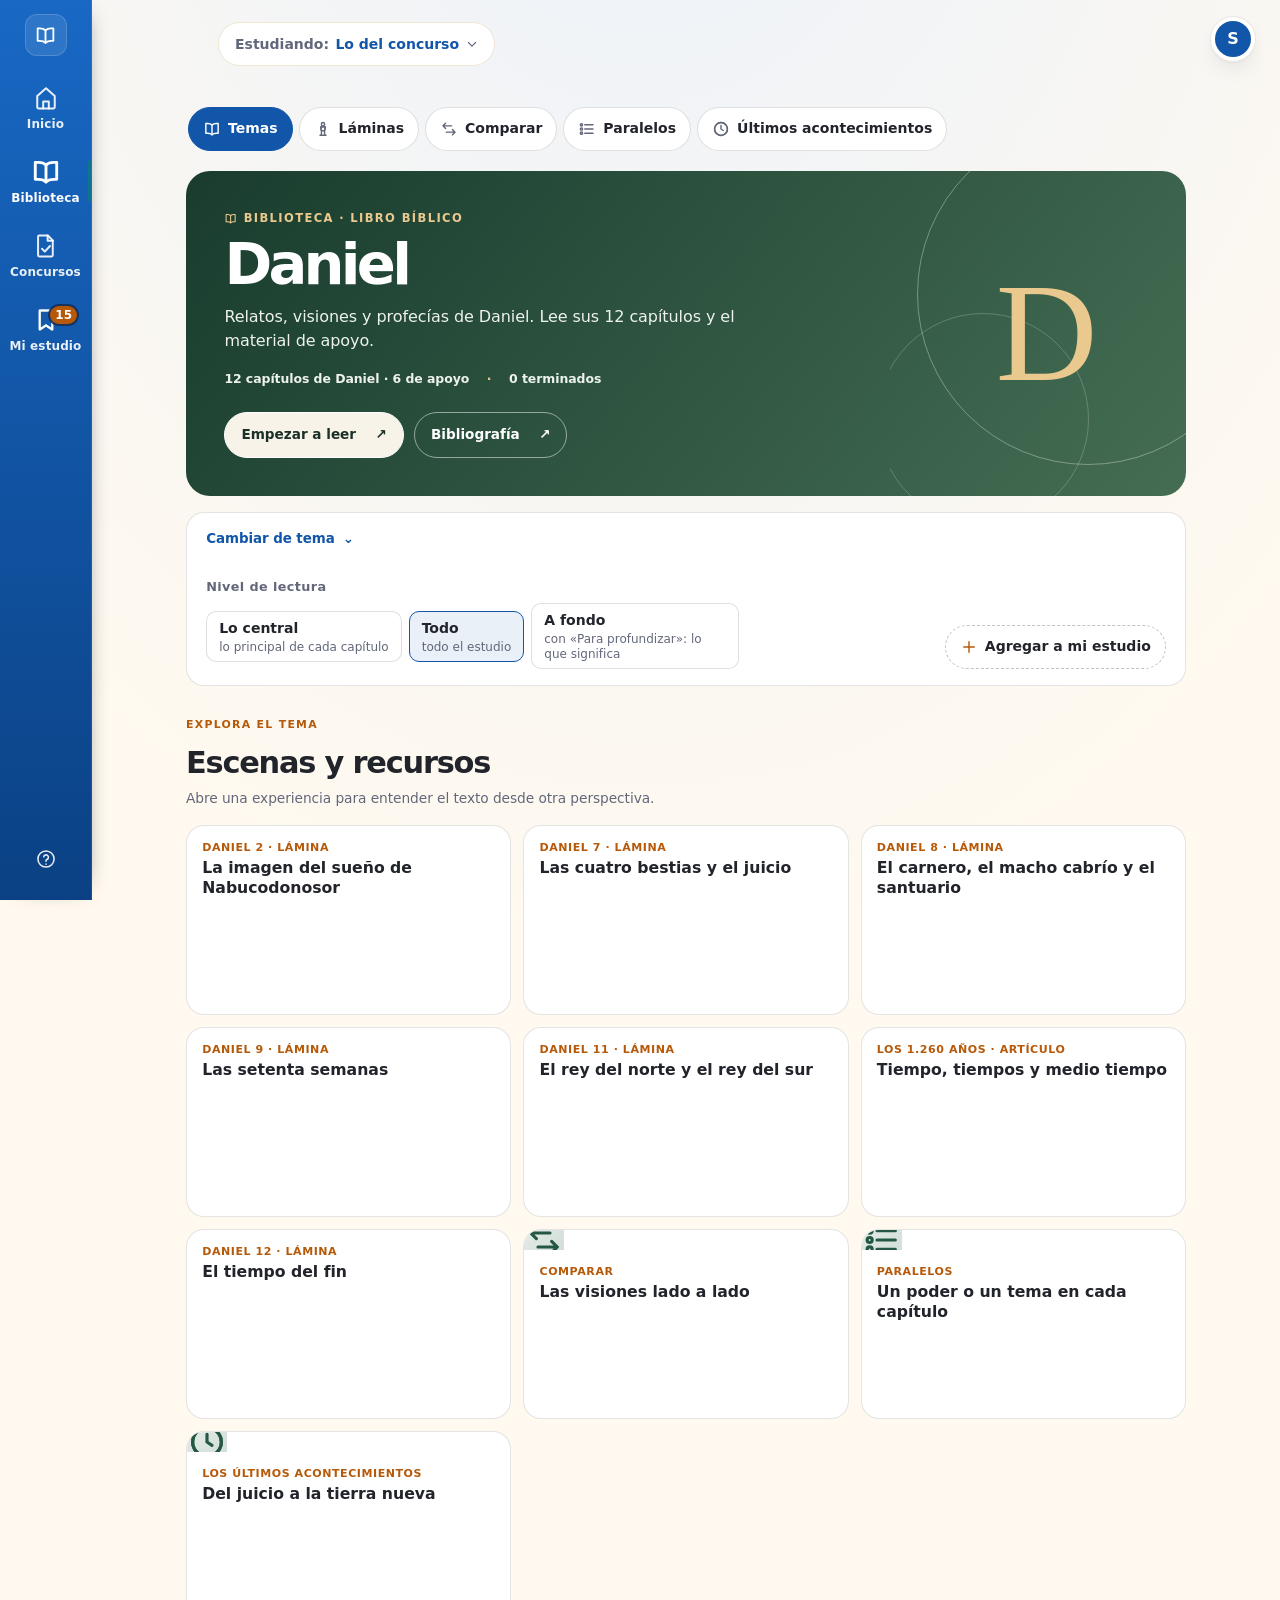
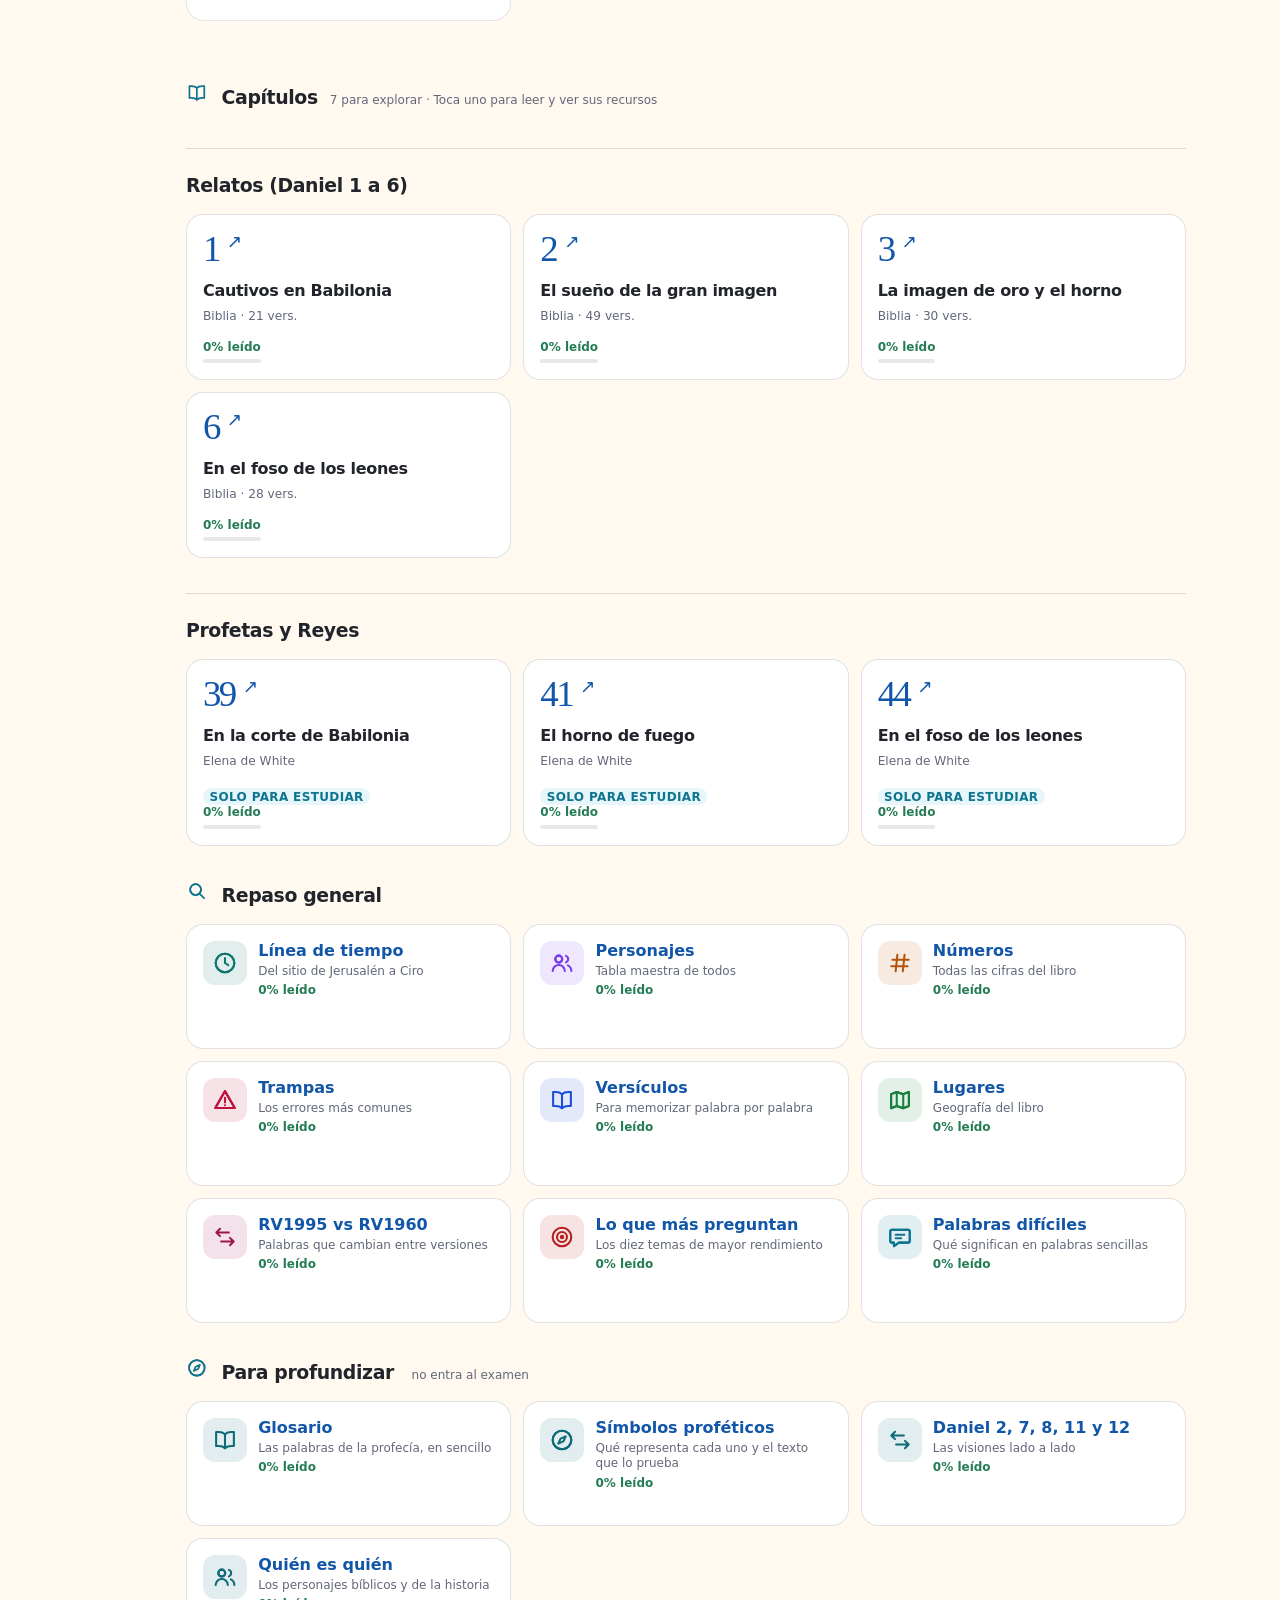
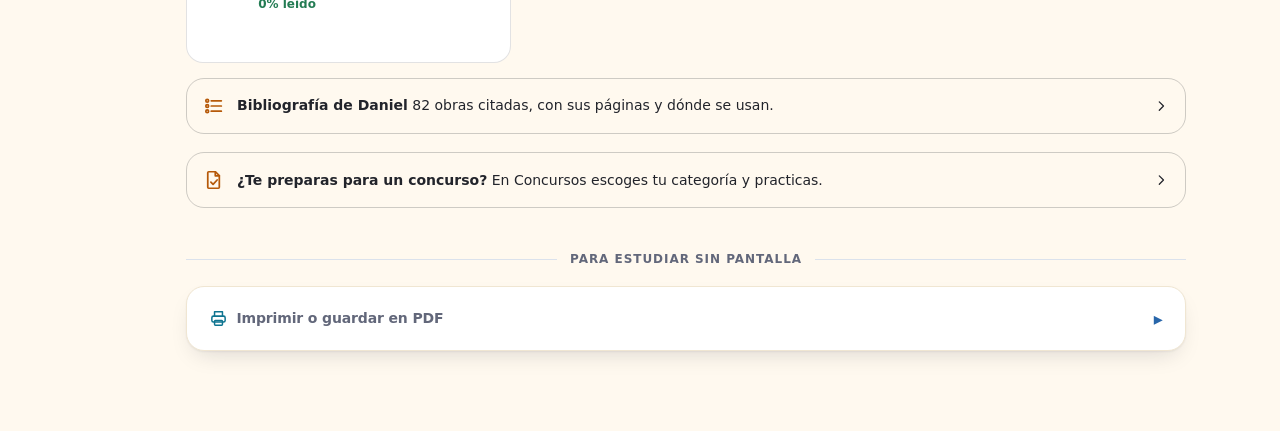
